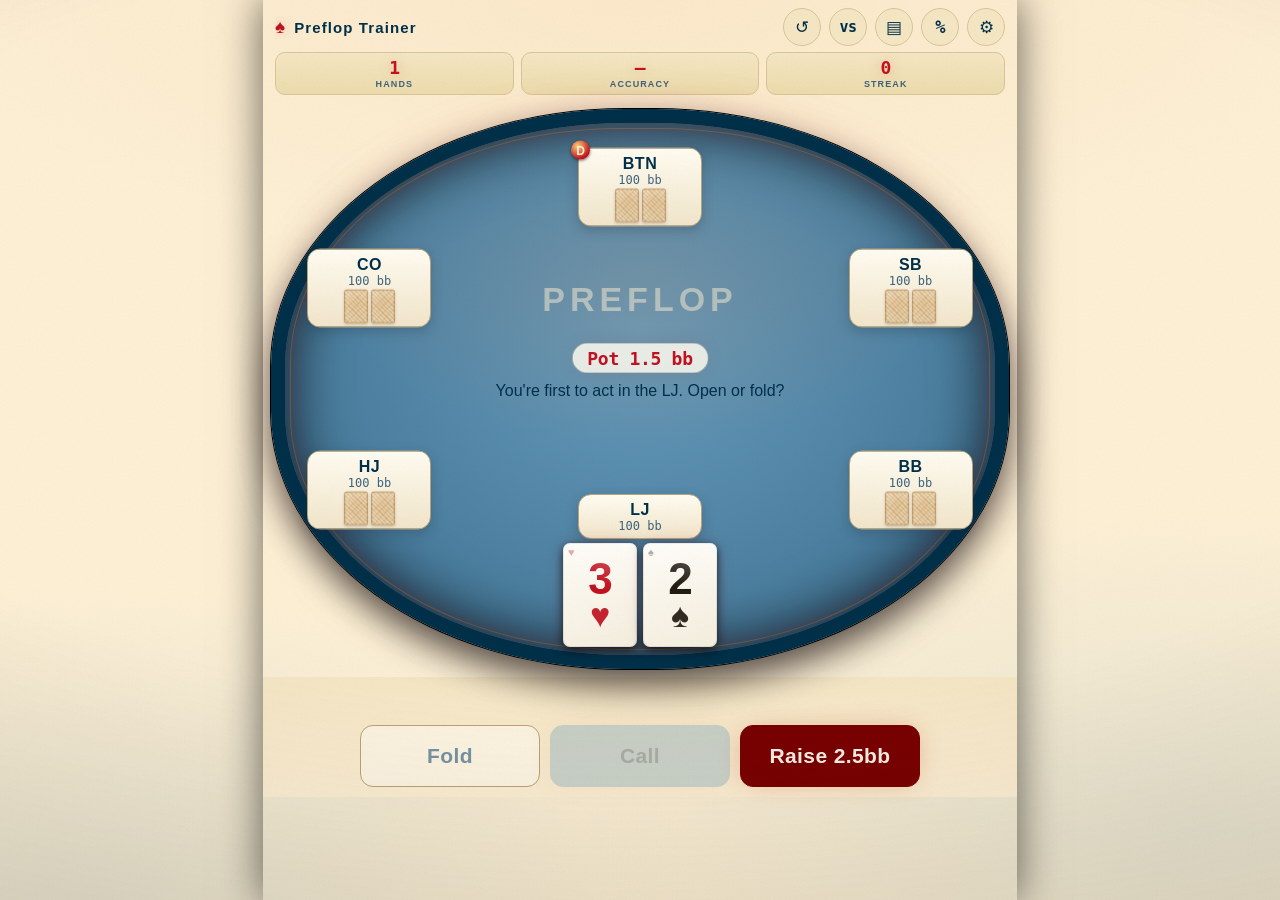
==== index.html @ 0d9b09ac "The trainer is the site: play page retired, one page under two names, sw v28 index.html and trainer." ====
<!DOCTYPE html>
<html lang="en">
<head>
<meta charset="utf-8">
<!-- No `maximum-scale`/`user-scalable=no`: blocking pinch-zoom fails WCAG
     1.4.4 and there is nothing here that a zoom breaks. -->
<meta name="viewport" content="width=device-width, initial-scale=1, viewport-fit=cover">
<meta name="apple-mobile-web-app-capable" content="yes">
<meta name="apple-mobile-web-app-status-bar-style" content="black-translucent">
<meta name="theme-color" content="#0a0604">
<title>Preflop Trainer</title>
<link rel="manifest" href="manifest.webmanifest">
<meta name="mobile-web-app-capable" content="yes">
<meta name="apple-mobile-web-app-title" content="Preflop">
<link rel="apple-touch-icon" href="[data-uri]">
<link rel="icon" href="[data-uri]">
<style>
:root{
  /* ---- the amber night instrument, shared with play.html ----
     One illuminant (amber), one needle (red-orange), warm neutrals, and a
     trace of cool teal in the shadows for depth. `play.html`'s token block
     carries the full reasoning; these are the same values so the two pages
     are one app rather than two that happen to be linked.

     The three range-chart colours below are the one place a *hue* has to
     carry meaning, and they are handled as an intensity ramp instead:
     unlit fold, lit call, hot raise. That is on-theme, it orders the three
     actions by aggression the way a reader already expects, and it is
     legible to a red-green colourblind player in a way that the red /
     green / blue it replaced was not. */
  --felt1:#3a1f10; --felt2:#1c1108; --felt3:#0c0805;
  --rail:#1a1108; --rail2:#2a2010;
  --bg:#0a0604; --panel:#1a1008; --panel2:#25170d; --line:#3f2a17;
  --txt:#ffc99a; --dim:#c2934e; --faint:#875a41;
  --amber:#eb741c; --amber-ink:#1a1003; --needle:#c33a26; --needle-ink:#ffeee6;
  --glow:rgba(235,116,28,.4); --cool:rgba(64,180,200,.055);
  /* Card stock is white shifted 16% toward the amber illuminant, so it reads
     as white in a room lit by this interface rather than as the one cold patch
     on screen. Suits are the standard four-colour deck, warm-shifted; clubs sit
     well below hearts in lightness because red/green is the pair colour-blind
     viewers cannot separate by hue. See play.html for the full reasoning. */
  --card:#fbe0cd; --card2:#f9d3b6; --card-back:#f0d4a9; --card-back2:#d6b283;
  /* diamonds: a true lavender (was muddy violet); clubs: vintage Bianchi
     celeste — the night deck's cools retuned 2026-08-04, worst suit pair
     ΔE 4.2 → 13.9 protan */
  --card-blk:#221b12; --card-red:#c8321e; --card-blue:#8b79e6; --card-green:#43a48c;
  --raise:#f5301f; --call:#eb741c; --call-ink:#1a1003; --fold:#4a3922;
  --line2:#5a3c1e;
  --gold:#eb741c; --good:#ffcf6a; --bad:#f5301f; --warn:#eb741c;
  --mono:ui-monospace,"SF Mono",SFMono-Regular,Menlo,"Roboto Mono",monospace;
  --safeT:env(safe-area-inset-top); --safeB:env(safe-area-inset-bottom);
}
/* "Harbor" — the day theme, designed 2026-08-04 from the palette Papaya
   Whip / Deep Space Blue / Flag Red / Molten Lava / Steel Blue and
   validated pair by pair (numbers in APP.md). Each colour has ONE job:
   papaya grounds, navy is the ink, Flag Red is the lamp printed (lit
   states, the weight ramp), Molten is the needle, and Steel is the felt,
   the measurements — and Call itself, with navy text. Because call and
   felt share a hue, call-coloured elements sitting ON the felt wear a
   navy ring (the rule below); everywhere else the papaya ground does the
   separating. The deck is the validated day deck. */
:root[data-theme="light"]{
  --felt1:#669bbc; --felt2:#4d81a1; --felt3:#35688c;
  --rail:#003049; --rail2:#12507a;
  --bg:#fdf0d5; --panel:#f5e7c4; --panel2:#eddcac; --line:#d8c69a; --line2:#bda276;
  --txt:#003049; --dim:#3d647c; --faint:#7793a4;
  --amber:#c1121f; --amber-ink:#fdf0d5; --needle:#780000; --needle-ink:#fdeee6;
  --glow:rgba(193,18,31,.25); --cool:rgba(102,155,188,.14);
  --card:#fffdf7; --card2:#f4eedd; --card-back:#dfe7ee; --card-back2:#c3d3df;
  --card-blk:#221b12; --card-red:#c1121f; --card-blue:#5d93b5; --card-green:#33684a;
  --raise:#c1121f; --call:#669bbc; --call-ink:#003049; --fold:#f2e4bc;
  --gold:#c1121f; --good:#8a5c00; --bad:#8a1a12; --warn:#b46a10;
  --face-ink:#003049; --face-gold:#c1911d; --face-gold2:#8f6a0e;
}
:root[data-theme="light"] .tag-call{box-shadow:0 0 0 1.5px var(--call-ink)}
/* The night chrome that is written in literals rather than tokens (the pod
   gradient, the bar's fade, the pot's black pill, the grain and vignette)
   gets its day counterpart here — printed paper, not a lamp. */
:root[data-theme="light"] body::after{opacity:.06;mix-blend-mode:multiply}
:root[data-theme="light"] body::before{
  background:radial-gradient(125% 78% at 50% 36%,transparent 55%,rgba(72,52,20,.14) 100%)}
:root[data-theme="light"] .seat .pod{
  background:linear-gradient(#fffcf1,#f2e6cb);border:1px solid var(--line2);
  box-shadow:0 4px 12px rgba(30,40,60,.25),inset 0 1px 0 rgba(255,255,255,.6)}
:root[data-theme="light"] #bar{background:linear-gradient(#f4e5c4,var(--bg))}
:root[data-theme="light"] #pot{
  background:rgba(255,252,241,.85);border-color:rgba(0,48,73,.35);text-shadow:none}
:root[data-theme="light"] #story{text-shadow:none}
:root[data-theme="light"] #feltLabel{color:rgba(253,240,213,.5);text-shadow:none}
:root[data-theme="light"] .abtn.fold{background:rgba(255,252,241,.6)}
:root[data-theme="light"] .overlay{background:rgba(250,238,214,.96)}
:root[data-theme="light"] #cellFreq{background:rgba(255,252,241,.98);border-color:var(--line2)}
/* measurements wear Steel by day — the bars are information, not action */
:root[data-theme="light"] .labbar,
:root[data-theme="light"] .labrow .bar{background:#e8d8b2}
:root[data-theme="light"] .labbar i{background:linear-gradient(90deg,#8fb6cf,#669bbc);box-shadow:none}
:root[data-theme="light"] .labrow .bar i{background:#669bbc}
:root[data-theme="light"] .labeq b{text-shadow:none}
:root{--u:1}
@media (min-width:700px)  and (min-height:720px){ :root{--u:1.15} }
@media (min-width:900px)  and (min-height:860px){ :root{--u:1.3}  }
@media (min-width:1150px) and (min-height:1000px){ :root{--u:1.45} }
@media (min-width:1500px) and (min-height:1200px){ :root{--u:1.6} }
*{box-sizing:border-box; -webkit-tap-highlight-color:transparent}
/* Fine grain and a vignette, identical to play.html. The grain is what keeps
   large dark gradients from banding on an OLED phone; the vignette pulls the
   eye to the felt and stops the edges of the screen glowing in a dark room.
   Both are pointer-events:none so they cannot swallow a tap meant for a seat. */
body::after{content:"";position:fixed;inset:0;pointer-events:none;z-index:200;opacity:.14;
  background-image:url("data:image/svg+xml;utf8,\
<svg xmlns='http://www.w3.org/2000/svg' width='160' height='160'>\
<filter id='n'><feTurbulence type='fractalNoise' baseFrequency='.9' numOctaves='3'/>\
<feColorMatrix type='saturate' values='0'/></filter>\
<rect width='160' height='160' filter='url(%23n)'/></svg>");
  mix-blend-mode:overlay}
body::before{content:"";position:fixed;inset:0;pointer-events:none;z-index:199;
  background:radial-gradient(125% 78% at 50% 34%,transparent 42%,rgba(0,0,0,.5) 100%)}
html,body{margin:0;height:100%;color:var(--txt);
  background:
    radial-gradient(85% 40% at 50% 0%, rgba(235,116,28,.06), transparent 70%),
    radial-gradient(70% 50% at 6% 100%, var(--cool), transparent 70%),
    radial-gradient(70% 50% at 94% 92%, var(--cool), transparent 70%),
    var(--bg);
  font-family:-apple-system,BlinkMacSystemFont,"Segoe UI",Roboto,sans-serif;
  -webkit-user-select:none;user-select:none;overflow:hidden;overscroll-behavior:none}
/* Width and felt size are the same formulas `play.html` uses. The two pages
   are one app and a table that changes size when you switch modes reads as two
   apps that happen to be linked. */
#app{display:flex;flex-direction:column;height:100vh;height:100dvh;
  padding:var(--safeT) 0 var(--safeB); max-width:calc(580px * var(--u)); margin:0 auto;
  box-shadow:0 0 40px rgba(0,0,0,.6)}

/* ---- top bar ---- */
/* One header for the one page: the name on the left, round tool pills on the
   right, session stats in a strip below. The bar used to carry the stats
   itself plus a lit Play pill to a second page, with two colour-emoji tools
   under a tint filter — a different chrome from the page it linked to.
   Every icon up here is a text glyph, so `color` reaches all of them and the
   emoji-filter hack is gone with the second page. */
#top{display:flex;align-items:center;gap:8px;padding:8px 12px 6px}
#top .grow{flex:1}
#brand{display:flex;align-items:center;gap:8px;min-width:0;
  font-size:15px;font-weight:800;letter-spacing:1.1px;color:var(--txt);
  white-space:nowrap;overflow:hidden;text-overflow:ellipsis}
#brand .g{color:var(--amber);text-shadow:0 0 13px var(--glow);font-size:19px}
#brand i{font-style:normal}
.iconbtn{background:var(--panel);border:1px solid var(--line);color:var(--txt);
  border-radius:999px;width:38px;height:38px;font-size:17px;cursor:pointer;
  display:flex;align-items:center;justify-content:center;flex:0 0 auto}
.iconbtn:hover{color:var(--amber)}
.iconbtn[disabled]{opacity:.35}
/* % and vs are typographic icons — text in the mono, sized like a glyph. */
.iconbtn.txt{font-family:var(--mono);font-weight:900;font-size:15px;letter-spacing:-.5px}
#labBtn{font-size:17px}
#strip{display:flex;gap:7px;padding:0 12px 6px}
.stat{flex:1;background:linear-gradient(var(--panel),var(--panel2));
  border:1px solid var(--line);border-radius:10px;
  padding:6px 4px 5px;line-height:1.05;min-width:0;text-align:center}
.stat b{display:block;font-size:18px;color:var(--amber);text-shadow:0 0 14px var(--glow);
  font-family:var(--mono);font-variant-numeric:tabular-nums;letter-spacing:-.5px}
.stat span{font-size:9px;letter-spacing:1.1px;color:var(--dim);text-transform:uppercase;
  display:block;margin-top:2px;font-weight:700;
  overflow:hidden;text-overflow:ellipsis;white-space:nowrap}
@media (max-width:540px){
  #top{gap:6px;padding:8px 8px 6px}
  #strip{gap:5px;padding:0 8px 6px}
  /* Five tools want the width: the wordmark drops to the suit alone. */
  #brand i{display:none}
  .stat b{font-size:16px}
}

/* ---- table ---- */
#tableWrap{flex:1 1 auto;position:relative;padding:6px 10px;
  min-height:calc(300px * var(--u));max-height:min(64vh, calc(590px * var(--u)))}
/* Same inset and rail width as play.html, so the felt is pixel-identical
   between the two modes rather than merely similar. */
#table{position:absolute;inset:8px;border-radius:48% / 46%;
  background:radial-gradient(ellipse 60% 44% at 50% 30%,rgba(235,116,28,.11),transparent 72%),
             radial-gradient(ellipse at 50% 40%,var(--felt1),var(--felt2) 58%,var(--felt3) 100%);
  border:calc(11px * var(--u)) solid var(--rail);
  box-shadow:0 0 0 1px #000, inset 0 0 60px rgba(0,0,0,.8),
             inset 0 2px 0 rgba(235,116,28,.09), 0 16px 34px rgba(0,0,0,.65),
             0 0 60px -22px var(--glow);}
/* decorative only — must not swallow taps meant for the seats underneath */
/* the rim light — the cue that says "lit instrument" rather than "brown" */
#table::after{content:"";position:absolute;inset:5px;border-radius:47%/45%;
  border:1px solid rgba(235,116,28,.3);
  box-shadow:0 0 26px -7px var(--glow) inset,0 0 15px -6px var(--glow);
  pointer-events:none}
#feltLabel{pointer-events:none;position:absolute;left:50%;top:33%;transform:translate(-50%,-50%);
  color:rgba(235,116,28,.17);font-weight:800;font-size:min(6vw,30px);letter-spacing:5px}

/* center: pot + story */
#center{position:absolute;left:50%;top:46%;transform:translate(-50%,-50%);
  text-align:center;width:54%;max-width:230px}
#pot{display:inline-block;background:rgba(0,0,0,.55);border:1px solid rgba(235,116,28,.34);
  border-radius:999px;padding:3px 13px;font-size:16px;font-weight:700;color:var(--amber);
  font-family:var(--mono);font-variant-numeric:tabular-nums;letter-spacing:-.3px;
  text-shadow:0 0 14px var(--glow);box-shadow:0 0 22px -8px var(--glow)}
#story{margin-top:6px;font-size:14px;color:var(--txt);min-height:14px;text-shadow:0 1px 3px #000}
#board{display:flex;gap:5px;justify-content:center;margin-bottom:6px;min-height:0}
/* ==================================================================== *
 * Playing cards — inlined into the trainer at build time by `build.py`.
 *
 * Kept as a module of its own (from when a second page shared the deck)
 * so the card recipe stays one thing: the four-colour deck once had to
 * be written twice on the day it was added, which is exactly the
 * duplication this removes. Colour tokens live in the page's `:root` —
 * they are theme, not card structure.
 * ==================================================================== */

/* One recipe, sized by a modifier class.
   **The rank is the biggest thing on the card.** An earlier draft made the
   suit the large centre pip, which looks handsome and inverts what you need:
   at a glance you read "king", and the suit only matters when it might be a
   flush. The corner mark is a small suit glyph, for the character of a real
   card rather than a second thing to read. */
.pc{position:relative;background:linear-gradient(158deg,var(--card),var(--card2));
  box-shadow:0 3px 10px rgba(0,0,0,.72),0 0 22px -6px var(--glow),
             inset 0 0 0 1px rgba(0,0,0,.09);
  display:flex;flex-direction:column;align-items:center;justify-content:center;
  overflow:hidden;line-height:.92}
.pc .ix{position:absolute;top:2px;left:3.5px;line-height:1;opacity:.42}
.pc .r{font-weight:800;letter-spacing:-1px}
.pc .s{opacity:.92}
.pc::after{content:"";position:absolute;inset:0;pointer-events:none;
  background:linear-gradient(200deg,rgba(255,255,255,.4),transparent 44%)}

/* ---- the four-colour deck ----
   Black spades, red hearts, blue diamonds, green clubs: the scheme every
   online room and study tool standardised on, so it is already familiar.
   Each is warm-shifted to sit on this cream rather than glow off it.

   The weakness of four colours is that **red and green is exactly the pair
   ~8% of men cannot separate by hue**. So they are separated by *lightness*
   too — clubs sit well below hearts, spades below both — and the suit glyph
   carries the meaning regardless. Colour here is reinforcement, never the
   only cue. */
.pc.s,.mini.s,.labpick button.s{color:var(--card-blk)}
.pc.h,.mini.h,.labpick button.h{color:var(--card-red)}
.pc.d,.mini.d,.labpick button.d{color:var(--card-blue)}
.pc.c,.mini.c,.labpick button.c{color:var(--card-green)}

/* ---- the back ----
   A face-down card is a *card*, and on this table it is a lit one: the back is
   the only surface in the deck that belongs to the interface rather than to the
   paper, so it is the one place the amber can come through.
   It used to be pale stock with a brown weave, which read as a blank rather
   than as something switched on.

   Four layers, and each is doing a job at 17px, which is the size that decides
   whether this works at all:

   1. a **fine diagonal circuit hatch** in amber, the etched-trace look, kept
      under 22% so it reads as texture and not as stripes;
   2. a **second hatch at the opposite angle**, much fainter, so the two cross
      into a weave instead of a corduroy — one direction alone looks like a
      barcode when six of these sit side by side;
   3. a **centre bloom**, the lamp behind the card;
   4. a **dark amber ground** so the glow has something to sit in.

   The inset ring is the card's edge catching the light, and the outer glow is
   deliberately tiny — six backs at a six-handed table, each with a big halo,
   turns the felt into a smear. */
.mini.back{
  background:
    repeating-linear-gradient(45deg,
      transparent 0 2px, rgba(255,178,36,.20) 2px 3px),
    repeating-linear-gradient(-45deg,
      transparent 0 4px, rgba(255,178,36,.07) 4px 5px),
    radial-gradient(120% 90% at 50% 40%,
      rgba(255,178,36,.30), rgba(255,97,39,.10) 55%, transparent 72%),
    linear-gradient(155deg,#3a2a12,#241906 60%,#1a1206);
  border:1px solid rgba(255,178,36,.42);
  color:transparent;
  box-shadow:
    inset 0 0 0 1px rgba(255,178,36,.13),
    inset 0 1px 0 rgba(255,214,140,.20),
    0 1px 3px rgba(0,0,0,.6),
    0 0 7px -2px var(--glow);
}
/* ---- face styles (user-selectable; see cards.js) ----
   Applied only to the big faces — a 17px mini has no room for decoration and
   the rank must stay the loudest thing on every card. Each style is one
   ::before overlay (::after is the sheen above), sized by the card itself.
   The gold pair and the ink read from tokens with night fallbacks, so the
   day theme retints them by defining --face-* in its own block. */
[data-face="sumi"] .bigcard::before, [data-face="sumi"] .boardcard::before,
[data-face="sumi"] .bcard::before,   [data-face="sumi"] .vcard::before{
  content:"";position:absolute;inset:3px;pointer-events:none;
  border:2.5px solid var(--face-ink,#7a4a20);
  border-radius:10px 7px 11px 6px;opacity:.6;
  clip-path:polygon(1% 3%,97% 0,100% 96%,3% 100%);
  box-shadow:inset 0 0 0 1px rgba(0,0,0,.12);
}
[data-face="hanafuda"] .bigcard::before, [data-face="hanafuda"] .boardcard::before,
[data-face="hanafuda"] .bcard::before,   [data-face="hanafuda"] .vcard::before{
  content:"";position:absolute;inset:2px;pointer-events:none;
  border:3px solid var(--face-ink,#3a2414);border-radius:8px;opacity:.85;
}
[data-face="kasumi"] .bigcard::before, [data-face="kasumi"] .boardcard::before,
[data-face="kasumi"] .bcard::before,   [data-face="kasumi"] .vcard::before{
  content:"";position:absolute;inset:0;pointer-events:none;opacity:.5;
  background-image:url("data:image/svg+xml,%3Csvg xmlns='http://www.w3.org/2000/svg' viewBox='0 0 88 124'%3E%3Cg fill='%23d69434'%3E%3Crect x='34' y='10' width='58' height='7' rx='3.5'/%3E%3Crect x='46' y='16' width='50' height='7' rx='3.5'/%3E%3Crect x='-10' y='98' width='52' height='7' rx='3.5'/%3E%3Crect x='2' y='104' width='42' height='7' rx='3.5'/%3E%3C/g%3E%3C/svg%3E");
  background-size:100% 100%;
}
:root[data-theme="light"] [data-face="kasumi"] .bigcard::before,
:root[data-theme="light"] [data-face="kasumi"] .boardcard::before,
:root[data-theme="light"] [data-face="kasumi"] .bcard::before,
:root[data-theme="light"] [data-face="kasumi"] .vcard::before{
  background-image:url("data:image/svg+xml,%3Csvg xmlns='http://www.w3.org/2000/svg' viewBox='0 0 88 124'%3E%3Cg fill='%23669bbc'%3E%3Crect x='34' y='10' width='58' height='7' rx='3.5'/%3E%3Crect x='46' y='16' width='50' height='7' rx='3.5'/%3E%3Crect x='-10' y='98' width='52' height='7' rx='3.5'/%3E%3Crect x='2' y='104' width='42' height='7' rx='3.5'/%3E%3C/g%3E%3C/svg%3E");
}
[data-face="enso"] .bigcard::before, [data-face="enso"] .boardcard::before,
[data-face="enso"] .bcard::before,   [data-face="enso"] .vcard::before{
  content:"";position:absolute;inset:0;pointer-events:none;opacity:.17;
  background:url("data:image/svg+xml,%3Csvg xmlns='http://www.w3.org/2000/svg' viewBox='0 0 80 80'%3E%3Ccircle cx='40' cy='40' r='31' fill='none' stroke='%236b3d16' stroke-width='7.5' stroke-linecap='round' stroke-dasharray='168 28' transform='rotate(-64 40 40)'/%3E%3C/svg%3E") center/86% auto no-repeat;
}
:root[data-theme="light"] [data-face="enso"] .bigcard::before,
:root[data-theme="light"] [data-face="enso"] .boardcard::before,
:root[data-theme="light"] [data-face="enso"] .bcard::before,
:root[data-theme="light"] [data-face="enso"] .vcard::before{
  background-image:url("data:image/svg+xml,%3Csvg xmlns='http://www.w3.org/2000/svg' viewBox='0 0 80 80'%3E%3Ccircle cx='40' cy='40' r='31' fill='none' stroke='%23003049' stroke-width='7.5' stroke-linecap='round' stroke-dasharray='168 28' transform='rotate(-64 40 40)'/%3E%3C/svg%3E");
}
[data-face="kintsugi"] .bigcard::before, [data-face="kintsugi"] .boardcard::before,
[data-face="kintsugi"] .bcard::before,   [data-face="kintsugi"] .vcard::before{
  content:"";position:absolute;inset:0;pointer-events:none;opacity:.8;
  background:url("data:image/svg+xml,%3Csvg xmlns='http://www.w3.org/2000/svg' viewBox='0 0 88 124'%3E%3Cg fill='none' stroke='%23d9a441' stroke-linecap='round'%3E%3Cpath d='M12 -2 C 20 22 14 34 30 48 C 44 60 40 74 52 88 C 60 97 58 110 66 126' stroke-width='2.4'/%3E%3Cpath d='M30 48 C 40 44 48 46 58 40 M52 88 C 44 96 34 96 26 104' stroke-width='1.3'/%3E%3C/g%3E%3C/svg%3E") center/100% 100% no-repeat;
}
[data-face="kinpaku"] .bigcard::before, [data-face="kinpaku"] .boardcard::before,
[data-face="kinpaku"] .bcard::before,   [data-face="kinpaku"] .vcard::before{
  content:"";position:absolute;top:-2px;left:-2px;width:44%;height:36%;
  pointer-events:none;opacity:.85;
  background:linear-gradient(135deg,var(--face-gold,#d9a441),var(--face-gold2,#a06b16));
  clip-path:polygon(0 0,100% 0,88% 22%,96% 45%,70% 60%,54% 88%,28% 74%,0 92%);
}

/* On paper the same card is printed, not lit: the amber becomes ink on a warm
   stock rather than a lamp behind it, or the backs turn into six dark holes in
   a light table. */
:root[data-theme="light"] .mini.back{
  background:
    repeating-linear-gradient(45deg,
      transparent 0 2px, rgba(149,80,10,.20) 2px 3px),
    repeating-linear-gradient(-45deg,
      transparent 0 4px, rgba(149,80,10,.09) 4px 5px),
    radial-gradient(120% 90% at 50% 40%,
      rgba(200,120,30,.20), transparent 70%),
    linear-gradient(155deg,#f0e2c6,#e3d0aa);
  border:1px solid rgba(149,80,10,.34);
  box-shadow:
    inset 0 0 0 1px rgba(149,80,10,.10),
    0 1px 3px rgba(0,0,0,.18);
}

/* sizes are this page's; the recipe above is shared with play.html */
.boardcard{width:46px;height:62px;border-radius:5px;animation:dealin .25s ease}
.boardcard .ix{font-size:9px}
.boardcard .r{font-size:27px}.boardcard .s{font-size:19px}
@keyframes dealin{from{transform:translateY(-8px) scale(.8);opacity:0}to{transform:none;opacity:1}}
/* revealed villain cards at showdown — big & readable */
.cards.reveal{height:auto;gap:3px}
.vcard{width:32px;height:44px;border-radius:4px}
.vcard .ix{display:none}
.vcard .r{font-size:19px}.vcard .s{font-size:13px}
.eqbox{position:absolute;left:50%;top:100%;transform:translateX(-50%);margin-top:3px;z-index:12;
  display:flex;flex-direction:column;align-items:center;gap:2px}
.seat.hero .eqbox{top:auto;bottom:100%;margin:0 0 5px}
.eq{white-space:nowrap;font-size:12px;font-weight:800;color:var(--amber-ink);background:var(--gold);
  font-variant-numeric:tabular-nums;
  padding:1px 7px;border-radius:9px;box-shadow:0 1px 3px rgba(0,0,0,.5)}
/* **Opaque, and above the action tag.** These sit directly over a seat pod on
   the flop, and a translucent badge let the "3-Bets 12" tag underneath show
   through the digits — two numbers occupying the same pixels, neither
   readable. A readout that overlaps something else has to win outright. */
.eq.rng{background:#1a1208;color:var(--amber);border:1px solid var(--amber-dim,#c2934e)}
.eqr{font-size:9px;font-weight:700;opacity:.7;margin-left:3px}

/* seats */
.seat{position:absolute;transform:translate(-50%,-50%);width:92px;text-align:center;
  transition:opacity .2s;z-index:6;cursor:pointer}
.seat .pod{transition:transform .1s}
.seat:active .pod{transform:scale(.95)}
.seat .pod{background:linear-gradient(#2d2214,#181009);border:1px solid #5a3c1e;
  box-shadow:0 4px 12px rgba(0,0,0,.6),inset 0 1px 0 rgba(235,116,28,.07);
  border-radius:11px;padding:4px 2px 3px;position:relative}
.seat.hero .pod{border-color:var(--gold);box-shadow:0 0 0 1px var(--gold)}
.seat.acting .pod{border-color:var(--amber);
  box-shadow:0 0 0 1px var(--amber),0 0 26px -3px var(--glow)}
.seat.folded{opacity:.42}
.seat .pos{font-size:14px;font-weight:800;letter-spacing:.5px}
.seat .stack{font-size:11px;color:var(--dim);font-family:var(--mono);font-variant-numeric:tabular-nums}
.seat .cards{display:flex;gap:2px;justify-content:center;margin-top:2px;height:26px}
.mini{width:18px;height:25px;border-radius:2.5px;
  background:linear-gradient(160deg,var(--card),var(--card2));color:var(--card-blk);
  font-size:14px;font-weight:800;display:flex;align-items:center;justify-content:center;
  box-shadow:0 1px 2px rgba(0,0,0,.4);line-height:1}
.seat.folded .cards{visibility:hidden}
.bet{position:absolute;font-size:12px;font-weight:700;color:var(--amber);
  background:rgba(0,0,0,.7);border:1px solid rgba(235,116,28,.3);
  font-family:var(--mono);font-variant-numeric:tabular-nums;
  box-shadow:0 0 16px -6px var(--glow);padding:1px 7px;border-radius:999px;white-space:nowrap;
  left:50%;transform:translateX(-50%);top:100%;margin-top:3px}
.action-tag{position:absolute;left:50%;top:-15px;transform:translateX(-50%);z-index:7;
  font-size:12px;font-weight:800;padding:1px 6px;border-radius:9px;white-space:nowrap;
  opacity:0;transition:opacity .18s}
.action-tag.show{opacity:1}
.tag-fold{background:rgba(0,0,0,.6);color:var(--dim);border:1px solid var(--line)}
.tag-raise{background:var(--raise);color:var(--needle-ink)}
.tag-call{background:var(--call);color:var(--call-ink)}
.tag-post{background:var(--panel2);color:var(--dim);border:1px solid var(--line)}
.dealer{position:absolute;width:23px;height:23px;border-radius:50%;
  background:radial-gradient(circle at 35% 30%,#ffd074,var(--amber) 70%);color:var(--amber-ink);font-size:14px;font-weight:900;
  display:flex;align-items:center;justify-content:center;box-shadow:0 1px 3px rgba(0,0,0,.6);
  transform:translate(-50%,-50%);z-index:5}
.dchip{position:absolute;top:-8px;left:-8px;width:19px;height:19px;border-radius:50%;
  background:radial-gradient(circle at 35% 30%,#ffd074,var(--amber) 70%);color:var(--amber-ink);font-size:12px;font-weight:900;
  display:flex;align-items:center;justify-content:center;box-shadow:0 1px 3px rgba(0,0,0,.6);z-index:4}

/* hero cards big */
/* The hero column is ONE box — tag, pod, then the big cards — anchored to the
   felt bottom, so the seam between pod and cards is ordinary flow. It used to
   be two sibling absolutes (pod on the seat ellipse, cards at bottom:8px)
   measured back together in JS, and every size tier that grew the cards
   buried the pod's name and stack a little deeper. */
.seat.hero{top:auto;bottom:8px;left:50%;transform:translateX(-50%);z-index:6}
.seat.hero .pod{margin-bottom:4px}
/* flex:none — the row is narrower than two cards (the seat's width), and a
   card that flex-shrinks loses width but not height: a narrow card, not a
   small one. Real cards are 2.5x3.5; every .bigcard tier keeps that ratio
   and the row is allowed to overhang the seat box symmetrically instead. */
#heroCards{display:flex;gap:6px;justify-content:center}
#heroCards .pc{flex:0 0 auto}
.bigcard{width:54px;height:76px;border-radius:7px}
.bigcard .ix{font-size:11px;top:4px;left:5px}
.bigcard .r{font-size:32px}.bigcard .s{font-size:23px}

/* ---- action bar ---- */
#bar{padding:8px 12px 10px;background:linear-gradient(#140d07,var(--bg))}
#feedback{min-height:34px;text-align:center;font-size:16px;font-weight:600;
  margin-bottom:6px;line-height:1.25}
#feedback .sub{display:block;font-size:14px;font-weight:500;color:var(--dim);margin-top:2px}
#feedback .fbl{list-style:none;padding:0;margin:5px auto 0;text-align:left;max-width:520px}
#feedback .fbl li{font-size:13px;font-weight:500;line-height:1.3;color:var(--dim);
  display:flex;gap:6px;align-items:flex-start;margin-top:3px}
#feedback .fbl li b{color:var(--txt);font-weight:800}
#feedback .fbl .m{flex:0 0 auto;font-weight:900;width:11px}
#feedback .fbl .ok{color:var(--good)} #feedback .fbl .no{color:var(--bad)} #feedback .fbl .nu{color:var(--faint)}
#feedback .fbl .note{font-style:italic;opacity:.85}
#feedback .fbl .hdr{margin-top:7px;padding-top:6px;border-top:1px solid var(--line)}
#feedback .fbl .hdr .m{visibility:hidden}
#buttons{display:flex;gap:8px}
.abtn{flex:1;border:1px solid transparent;border-radius:13px;padding:15px 4px;font-size:19px;
  font-weight:800;letter-spacing:.4px;position:relative;min-height:56px}
.abtn:disabled{opacity:.32}
/* fold is unlit, call is lit, raise is the needle — the same three
   intensities the range grid and play.html use. */
.abtn.fold{background:transparent;border-color:var(--line2);color:var(--faint)}
/* --call, not --amber: at night they are the same lamp, but the day theme
   splits them — Call is Steel with navy ink there */
.abtn.call{background:var(--call);color:var(--call-ink);border-color:var(--call);
  box-shadow:0 0 26px -7px var(--glow)}
.abtn.raise{background:var(--needle);color:var(--needle-ink);border-color:var(--needle);
  box-shadow:0 0 26px -7px rgba(195,58,38,.4)}
.abtn small{display:block;font-size:12px;font-weight:600;opacity:.85;margin-top:1px}
#nextBtn{width:100%;border:1px solid var(--amber);border-radius:13px;padding:15px;font-size:20px;
  font-weight:800;color:var(--amber-ink);background:var(--amber);min-height:56px;
  box-shadow:0 0 26px -7px var(--glow)}
.hidden{display:none!important}

/* ---- overlays ---- */
.overlay{position:fixed;inset:0;background:rgba(8,5,3,.94);z-index:50;
  max-width:560px;margin:0 auto;
  display:flex;flex-direction:column;padding:calc(var(--safeT) + 10px) 14px calc(var(--safeB) + 14px);
  -webkit-backdrop-filter:blur(3px);backdrop-filter:blur(3px)}
.overlay h2{margin:2px 0 2px;font-size:21px}
.osub{color:var(--dim);font-size:15px;margin-bottom:8px}
.ohead{display:flex;align-items:center;gap:10px;margin-bottom:6px}
.ohead .grow{flex:1}
.closeX{background:var(--panel);border:1px solid var(--line);color:var(--txt);
  width:38px;height:38px;border-radius:10px;font-size:22px}

/* range grid */
#gridWrap{flex:1;display:flex;align-items:center;justify-content:center;min-height:0}
#rangeGrid{display:grid;grid-template-columns:repeat(13,1fr);gap:1px;width:100%;
  max-width:min(94vw,460px);aspect-ratio:1/1}
.cell{position:relative;border-radius:2px;display:flex;align-items:center;justify-content:center;
  font-size:min(3vw,14px);font-weight:700;color:rgba(255,244,228,.94);
  text-shadow:0 1px 1px rgba(0,0,0,.6);overflow:hidden}
.cell.hl{outline:3px solid var(--amber);outline-offset:-1px;z-index:2;
  animation:pulse .7s ease-in-out infinite alternate}
@keyframes pulse{from{box-shadow:0 0 0 0 var(--glow)}
  to{box-shadow:0 0 16px 5px var(--glow)}}
.legend{display:flex;gap:14px;justify-content:center;margin-top:10px;font-size:15px;flex-wrap:wrap}
.legend i{display:inline-block;width:12px;height:12px;border-radius:3px;margin-right:5px;vertical-align:-1px}
.mixnote{text-align:center;font-size:15px;color:var(--dim);margin-top:8px}
/* per-cell frequency popup */
#cellFreq{position:fixed;z-index:70;pointer-events:none;
  background:rgba(12,8,4,.97);border:1px solid var(--line2);border-radius:10px;
  padding:8px 10px;min-width:132px;
  box-shadow:0 12px 34px -10px #000,0 0 30px -12px var(--glow)}
#cellFreq .cf-h{font-size:14px;font-weight:800;color:var(--amber);margin-bottom:6px;
  letter-spacing:.5px;text-align:center}
#cellFreq .cf-r{display:flex;align-items:center;gap:7px;font-size:13px;padding:2px 0;
  font-variant-numeric:tabular-nums}
#cellFreq .cf-r i{width:11px;height:11px;border-radius:3px;flex:0 0 auto}
#cellFreq .cf-n{flex:1;color:var(--dim);font-weight:600}
#cellFreq .cf-r b{color:var(--txt);font-weight:800;font-family:var(--mono)}
.rangenav{display:flex;flex-direction:column;gap:6px;margin-bottom:8px}
.rangenav .chips{justify-content:center}
.rangenav .chip{padding:6px 10px;font-size:13px}
.rangenav #rangeVs .chip{padding:5px 9px;font-size:12px;border-radius:14px}

/* settings */
.setgrp{background:var(--panel);border:1px solid var(--line);border-radius:12px;
  padding:11px 12px;margin-bottom:10px}
.setgrp h3{margin:0 0 8px;font-size:15px;letter-spacing:.6px;text-transform:uppercase;color:var(--dim)}
.chips{display:flex;flex-wrap:wrap;gap:7px}
.chip{border:1.5px solid var(--line);background:var(--panel2);color:var(--txt);
  border-radius:20px;padding:8px 13px;font-size:16px;font-weight:700}
.chip.on{background:var(--gold);color:var(--amber-ink);border-color:var(--gold);
  box-shadow:0 0 20px -6px var(--glow)}
.chip.mini2{padding:7px 11px;font-size:15px}
/* Scrollable, and it now says so. The amber glow at an edge appears only
   while there is more content that way and fades as you reach the end: two
   `local` layers scroll with the content and cover the glow at the ends, two
   `scroll` layers stay pinned to the box. Pure CSS, no scroll listener. The
   panel always scrolled correctly — it simply looked like it stopped where the
   screen did, which is the same thing from the user's side. */
.settingsScroll{flex:1;min-height:0;overflow-y:auto;-webkit-overflow-scrolling:touch;
  background:
    linear-gradient(var(--bg) 30%, transparent) top / 100% 40px no-repeat local,
    linear-gradient(transparent, var(--bg) 72%) bottom / 100% 40px no-repeat local,
    radial-gradient(farthest-side at 50% 0, rgba(235,116,28,.28), transparent)
      top / 100% 15px no-repeat scroll,
    radial-gradient(farthest-side at 50% 100%, rgba(235,116,28,.28), transparent)
      bottom / 100% 15px no-repeat scroll;
  scrollbar-width:thin;scrollbar-color:var(--amber-faint) transparent}
.settingsScroll::-webkit-scrollbar{width:8px}
.settingsScroll::-webkit-scrollbar-track{background:transparent}
.settingsScroll::-webkit-scrollbar-thumb{background:var(--amber-faint);border-radius:999px;
  border:2px solid transparent;background-clip:content-box}
#gridWrap{min-height:0}
.rowbtns{display:flex;gap:8px;margin-top:4px}
.rowbtns button{flex:1;border:1px solid var(--line);background:var(--panel2);color:var(--txt);
  border-radius:10px;padding:11px;font-size:16px;font-weight:700}
.rowbtns button.danger{color:var(--needle)}
.hintline{font-size:14px;color:var(--dim);margin-top:7px;line-height:1.35}
/* hand history */
#rangeOverlay{z-index:60}
.hentry{background:var(--panel);border:1px solid var(--line);border-radius:12px;padding:10px 11px;margin-bottom:9px}
.hentry .htop{display:flex;align-items:center;gap:7px;font-size:15px;font-weight:800;margin-bottom:7px}
.hentry .htop .pos{color:var(--gold)}
.hentry .htop .res{margin-left:auto;font-size:12px;font-weight:700;color:var(--dim)}
.hcard{display:inline-block;background:var(--card);border-radius:3px;padding:0 4px;font-weight:800;font-size:14px;margin:0 1px;vertical-align:1px}
.hcard.s{color:var(--card-blk)}.hcard.h{color:var(--card-red)}.hcard.d{color:var(--card-blue)}.hcard.c{color:var(--card-green)}
.hcard.red{color:var(--card-red)}.hcard.blk{color:var(--card-blk)}
.hdec{display:flex;align-items:center;gap:8px;font-size:13px;padding:7px 8px;border-radius:8px;background:var(--panel2);margin-top:5px}
.hdec .lab{flex:1;color:var(--txt)}
.hdec .gto{color:var(--dim);font-size:12px}
.hdec .mk{font-weight:900;font-size:15px}
.hdec .mk.ok{color:var(--good)} .hdec .mk.no{color:var(--bad)}
.hflop{margin-top:8px;font-size:13px;color:var(--txt);display:flex;align-items:center;gap:6px;flex-wrap:wrap}
.hflop .eqs{color:var(--dim)}
.hempty{color:var(--dim);text-align:center;margin-top:30px;font-size:15px}
/* players' ranges */
.prow{display:flex;align-items:center;gap:11px;background:var(--panel);border:1px solid var(--line);
  border-radius:12px;padding:10px 11px;margin-bottom:9px}
.prow.me{border-color:var(--gold)}
.prow.out{opacity:.55}
.prow .pinfo{flex:1;min-width:0}
.prow .pseat{font-size:16px;font-weight:800;color:var(--gold)}
.prow .pact{font-size:12px;font-weight:800;padding:1px 6px;border-radius:9px;margin-left:6px;vertical-align:1px}
.prow .pmeta{font-size:12px;color:var(--dim);margin-top:3px;line-height:1.35}
.prow .pnone{font-size:12px;color:var(--dim);margin-top:3px;font-style:italic}
.mgrid{display:grid;grid-template-columns:repeat(13,1fr);gap:1px;width:78px;height:78px;flex:0 0 auto;
  background:#0d0906;padding:1px;border-radius:3px}
.mgrid i{display:block;border-radius:1px}
.pchev{color:var(--dim);font-size:18px;flex:0 0 auto}
/* chart-set library */
.chartlist{display:flex;flex-direction:column;gap:6px;margin-bottom:8px}
.csrow{display:flex;align-items:center;gap:8px;background:var(--panel2);border:1px solid var(--line);border-radius:10px;padding:8px 10px}
.csrow.on{border-color:var(--gold)}
.csr-dot{color:var(--gold);font-size:15px;width:16px;text-align:center}
.csr-lab{flex:1;font-size:13px;font-weight:700;line-height:1.2}
.csr-sub{display:block;font-size:11px;font-weight:500;color:var(--dim);margin-top:1px}
.csr-del{background:none;border:none;color:var(--needle);font-size:16px;font-weight:800;padding:2px 6px}
.hbtns{display:flex;gap:8px;margin-bottom:10px}
.hbtn{flex:1;border:1px solid var(--amber);border-radius:11px;padding:12px;font-size:14px;
  font-weight:800;color:var(--amber-ink);background:var(--amber);min-height:46px;
  box-shadow:0 0 22px -8px var(--glow)}
.hbtn.ghost{flex:0 0 auto;padding:12px 16px;color:var(--needle);background:var(--panel2);border:1px solid var(--line)}
.csr-edit{background:none;border:none;color:var(--gold);font-size:16px;font-weight:800;padding:2px 6px}
/* range builder */
.bld-row{display:flex;gap:6px;flex-wrap:wrap;align-items:center;margin-bottom:6px}
.bld-in{background:var(--panel2);border:1px solid var(--line);color:var(--txt);border-radius:8px;
  padding:8px 10px;font-size:14px;font-weight:600;min-width:0}
.bld-in.name{flex:1;min-width:120px}
.bld-in.num{width:78px}
.bld-note{font-size:13px;color:var(--dim);margin:4px 0 8px;line-height:1.35}
.bld-sublab{font-size:12px;color:var(--dim);font-weight:700;margin:8px 0 4px;letter-spacing:.4px}
.bld-grid{display:grid;grid-template-columns:repeat(13,1fr);gap:1px;width:100%;
  max-width:min(94vw,460px);aspect-ratio:1/1;margin:10px auto 0;touch-action:none;
  user-select:none;-webkit-user-select:none}
.bcell{position:relative;border-radius:2px;display:flex;align-items:center;justify-content:center;
  font-size:min(2.5vw,11px);font-weight:700;color:rgba(255,244,228,.94);
  text-shadow:0 1px 1px rgba(0,0,0,.6);overflow:hidden;cursor:pointer}
.swatch{width:22px;height:22px;border-radius:6px;border:1px solid var(--line);display:inline-block;vertical-align:middle}

/* ---- Range Lab (equity & board-texture investigator) ---- */
.labnames{display:flex;justify-content:space-between;font-size:12px;color:var(--dim);
  margin:0 4px 3px;font-weight:800;letter-spacing:.5px;text-transform:uppercase}
.labeq{display:flex;align-items:center;gap:10px;margin:2px 0 0}
.labeq b{font-size:23px;font-family:var(--mono);font-variant-numeric:tabular-nums;
  color:var(--amber);text-shadow:0 0 14px var(--glow);min-width:76px;text-align:center}
.labbar{flex:1;height:15px;border-radius:8px;background:#150e07;border:1px solid var(--line);
  overflow:hidden}
.labbar i{display:block;height:100%;width:50%;
  background:linear-gradient(90deg,var(--amber),#ffcf6a);
  box-shadow:0 0 18px -2px var(--glow);transition:width .25s}
/* Every figure names how it was produced (exact table / exact enumeration /
   Monte Carlo with n and ±ci95) — same rule as the rest of the project. */
.labmethod{font-size:12px;color:var(--faint);margin-top:6px;text-align:center;
  font-family:var(--mono);min-height:15px}
.labslots{display:flex;gap:7px;align-items:center;justify-content:center;margin-bottom:6px}
.labslot{width:56px;height:78px;border-radius:8px;border:1.5px dashed var(--line2);
  background:var(--panel2);display:flex;align-items:center;justify-content:center;
  padding:0;color:var(--faint);font-size:22px}
.labslot .mini{width:52px;height:72px;font-size:30px;border-radius:5px;pointer-events:none}
.labslot.tgt{border-color:var(--amber);border-style:solid;box-shadow:0 0 16px -5px var(--glow)}
.labslot.gap{margin-left:12px}
/* the picker is a reference chart, not the star: one compact line per card */
.labpick{display:grid;grid-template-columns:repeat(13,1fr);gap:2px;margin-top:8px}
.labpick button{border:1px solid rgba(0,0,0,.25);border-radius:3px;padding:3px 0;
  font-size:11px;font-weight:800;line-height:1.2;
  background:linear-gradient(160deg,var(--card),var(--card2));
  text-align:center;font-family:inherit}
.labpick button.used{opacity:.18;pointer-events:none}
.labside{display:flex;flex-wrap:wrap;gap:7px;margin-bottom:9px}
.labside .chip{flex:1 1 30%;min-width:30%;text-align:center;line-height:1.25;padding:7px 6px}
.labside .chip small{display:block;font-size:11px;font-weight:600;opacity:.85;
  font-family:var(--mono);font-variant-numeric:tabular-nums}
.labrows{display:flex;flex-direction:column;gap:3px}
.labrow{display:flex;align-items:center;gap:8px;padding:4px 8px;border-radius:8px;
  border:1px solid transparent}
#labMade .labrow,#labDraws .labrow{cursor:pointer}   /* only breakdown rows filter */
.labrow.zero{opacity:.35}
.labrow.on{border-color:var(--amber);background:var(--panel2)}
.labrow .nm{flex:0 0 122px;font-size:13px;font-weight:700}
.labrow .bar{flex:1;height:9px;border-radius:5px;background:#150e07;overflow:hidden}
.labrow .bar i{display:block;height:100%;background:var(--amber)}
.labrow b{flex:0 0 50px;text-align:right;font-family:var(--mono);
  font-variant-numeric:tabular-nums;font-size:13px}
.labrow .cum{flex:0 0 54px;text-align:right;color:var(--faint);font-size:11px;
  font-family:var(--mono);font-variant-numeric:tabular-nums}
#labTop{width:100%;accent-color:var(--amber)}
#labEditOverlay{z-index:64}
/* card dressing picker */
.backgrid{display:grid;grid-template-columns:repeat(auto-fill,minmax(46px,1fr));gap:8px;margin:4px 0 6px}
.backsw{height:64px;border-radius:6px;border:2px solid var(--line);background:#181008;
  position:relative;overflow:hidden;cursor:pointer;padding:0}
.backsw.on{border-color:var(--amber);box-shadow:0 0 14px -4px var(--glow)}
.backsw i{position:absolute;inset:0;display:block}
.backsw b{position:absolute;left:0;right:0;bottom:0;font-size:8px;font-weight:700;text-align:center;
  background:rgba(0,0,0,.55);color:#ffd9a8;padding:1px 2px;letter-spacing:.02em;
  white-space:nowrap;overflow:hidden;text-overflow:ellipsis}
.cropRow{display:flex;gap:12px;align-items:center;margin-top:4px}
.cropPrev{width:96px;height:135px;border-radius:8px;flex:0 0 auto;border:2px solid var(--line2);
  background:#181008;cursor:grab;touch-action:none}
.labminirow{display:flex;gap:12px;align-items:center;margin-top:4px}
.labminirow .grow{flex:1;min-width:0}
.labminiwrap{background:none;border:none;padding:0;flex:0 0 auto;cursor:pointer}
/* the lab's mini matrix IS an .mgrid, held at tap-target size beside the button */
#labMini{width:128px;height:128px;border-radius:4px}
/* Below 430px the icons give back a few pixels so five pills and the suit
   mark share the bar without crowding. */
@media (max-width:430px){
  #top{gap:5px}
  .iconbtn{width:35px;height:35px;font-size:16px}
  .iconbtn.txt{font-size:13.5px}
  #labBtn{font-size:15px}
}

/* ---- wider screens: grow the felt instead of leaving a phone-shaped column ---- */
@media (min-width:720px){
  #tableWrap{padding:10px 20px}
  #feltLabel{font-size:34px;letter-spacing:5px}
  #center{width:44%;max-width:300px}
  #pot{font-size:18px;padding:4px 15px}
  #story{font-size:16px;margin-top:8px}
  .seat{width:112px}
  .seat .pod{border-radius:13px;padding:6px 3px 5px}
  .seat .pos{font-size:16px}
  .seat .stack{font-size:12px}
  .seat .cards{height:32px;gap:3px}
  .mini{width:22px;height:31px;font-size:16px}
  .action-tag{font-size:13px;top:-17px;padding:2px 8px}
  .eq{font-size:13px;padding:2px 9px}
  .eqr{font-size:10px}
  .dealer{width:27px;height:27px;font-size:16px}
  .boardcard{width:56px;height:76px}
  .boardcard .r{font-size:33px}.boardcard .s{font-size:24px}
  .bigcard{width:66px;height:93px}
  .bigcard .r{font-size:39px}.bigcard .s{font-size:30px}
  /* keep the controls a comfortable thumb-width rather than stretching them out */
  #feedback,#buttons,#nextBtn{max-width:560px;margin-left:auto;margin-right:auto}
  #buttons{gap:10px}
  .overlay{max-width:720px}
  #rangeGrid{max-width:min(88vw,540px)}
  .cell{font-size:15px}
  .mgrid{width:96px;height:96px}
}
@media (min-width:1100px){
  #center{max-width:330px}
  .seat{width:124px}
  .overlay{max-width:820px}
  #rangeGrid{max-width:600px}
  .boardcard{width:62px;height:84px}
  .boardcard .r{font-size:37px}.boardcard .s{font-size:27px}
  .bigcard{width:74px;height:104px}
  .bigcard .r{font-size:44px}.bigcard .s{font-size:34px}
  .mini{width:24px;height:34px;font-size:17px}
  #feedback{font-size:18px}
  .abtn{font-size:21px;min-height:62px;padding:17px 4px}
  #nextBtn{font-size:22px;min-height:62px}
}
/* A desktop window is usually far larger than the 1040px the tier above
   stops at, and the felt is the part worth the pixels. Height is in the
   query as well as width: growing the table on a short landscape window
   pushes the action buttons off the bottom, which is the one thing that
   must not happen. */
@media (min-width:1420px) and (min-height:1000px){
  #center{max-width:400px}
  #feltLabel{font-size:42px;letter-spacing:7px}
  #pot{font-size:22px;padding:5px 18px}
  #story{font-size:19px}
  .seat{width:146px}
  .seat .pod{border-radius:15px;padding:8px 4px 6px}
  .seat .pos{font-size:19px}
  .seat .stack{font-size:14px}
  .seat .cards{height:40px;gap:4px}
  .mini{width:29px;height:40px;font-size:20px}
  .boardcard{width:74px;height:100px}
  .boardcard .r{font-size:44px}.boardcard .s{font-size:32px}
  .bigcard{width:88px;height:124px}
  .bigcard .r{font-size:53px}.bigcard .s{font-size:40px}
  .dealer{width:32px;height:32px;font-size:19px}
  .dchip{width:24px;height:24px;font-size:15px}
  .action-tag{font-size:15px;top:-20px;padding:2px 10px}
  .bet{font-size:15px;padding:2px 9px}
  .eq{font-size:15px;padding:2px 10px}
  .stat b{font-size:22px}
  .stat span{font-size:11px}
  #brand{font-size:17px}
  #brand .g{font-size:22px}
  .iconbtn{width:46px;height:46px;font-size:20px}
  .iconbtn.txt{font-size:18px}
  #labBtn{font-size:20px}
  #feedback{font-size:20px}
  #feedback .sub{font-size:16px}
  #feedback .fbl li{font-size:15px}
  .abtn{font-size:23px;min-height:68px;padding:19px 4px;border-radius:15px}
  .abtn small{font-size:14px}
  #nextBtn{font-size:24px;min-height:68px;border-radius:15px}
  #feedback,#buttons,#nextBtn{max-width:660px}
  .overlay{max-width:980px}
  #rangeGrid{max-width:680px}
  .cell{font-size:17px}
  .mgrid{width:118px;height:118px}
}
@media (min-width:1750px) and (min-height:1200px){
  .seat{width:164px}
  .boardcard{width:84px;height:114px}
  .boardcard .r{font-size:50px}.boardcard .s{font-size:36px}
  .bigcard{width:100px;height:141px}
  .bigcard .r{font-size:60px}.bigcard .s{font-size:46px}
  #rangeGrid{max-width:760px}
  .overlay{max-width:1080px}
}
/* short-and-wide (laptop landscape): don't let the felt squeeze the seats */
@media (min-width:720px) and (max-height:640px){
  .seat{width:100px}
  .bigcard{width:56px;height:79px}
  .bigcard .r{font-size:33px}.bigcard .s{font-size:25px}
}
</style>
</head>
<body>
<div id="app">
  <div id="top">
    <!-- The one page of the app, so the bar carries the name rather than a
         mode switch. (A play-a-full-hand page existed and was retired before
         release — one product surface to polish; git history holds it.) -->
    <div id="brand"><span class="g">♠</span><i>Preflop Trainer</i></div>
    <div class="grow"></div>
    <button class="iconbtn" id="histBtn" title="Hand history">↺</button>
    <button class="iconbtn txt" id="plBtn" title="Players' ranges">vs</button>
    <button class="iconbtn" id="chartBtn" title="Show chart">▤</button>
    <button class="iconbtn txt" id="labBtn" title="Range Lab — equity &amp; how ranges hit boards">%</button>
    <button class="iconbtn" id="setBtn" title="Settings">⚙</button>
  </div>
  <div id="strip">
    <div class="stat"><b id="stHands">0</b><span>Hands</span></div>
    <div class="stat"><b id="stAcc">–</b><span>Accuracy</span></div>
    <div class="stat"><b id="stStreak">0</b><span>Streak</span></div>
  </div>

  <div id="tableWrap">
    <div id="table">
      <div id="feltLabel">PREFLOP</div>
      <div id="center"><div id="board"></div><div id="pot">Pot 1.5 bb</div><div id="story"></div></div>
      <div id="seats"></div>
      <div id="dealer" class="dealer hidden">D</div>
    </div>
  </div>

  <div id="bar">
    <div id="feedback"></div>
    <div id="buttons"></div>
    <button id="nextBtn" class="hidden">Deal Next Hand ▸</button>
  </div>
</div>

<!-- Per-cell frequency popup. **Deliberately a child of <body>, not of the
     overlay it appears over.** `.overlay` sets `backdrop-filter`, and a filter,
     transform or backdrop-filter on an ancestor makes that ancestor the
     containing block for `position: fixed` descendants — so inside the overlay
     this positioned itself against the overlay's box instead of the viewport
     and landed a constant ~410px to the right of every cell it was meant to
     be beside. Nothing else in the markup depends on where it sits. -->
<div id="cellFreq" class="hidden"></div>

<!-- range chart overlay -->
<div id="rangeOverlay" class="overlay hidden">
  <div class="ohead">
    <div class="grow"><h2 id="rangeTitle">Range</h2><div class="osub" id="rangeSub"></div></div>
    <button class="closeX" id="rangeClose">✕</button>
  </div>
  <div id="rangeNav" class="rangenav hidden">
    <div class="chips" id="rangeScen"></div>
    <div class="chips" id="rangeVs"></div>
  </div>
  <div id="gridWrap"><div id="rangeGrid"></div></div>
  <div class="legend">
    <span><i style="background:var(--raise)"></i><span id="lgRaise">Raise</span></span>
    <span><i style="background:var(--call)"></i>Call</span>
    <span><i style="background:var(--fold)"></i>Fold</span>
  </div>
  <div class="mixnote" id="mixNote"></div>
  <div class="rowbtns" style="max-width:320px;margin:10px auto 0">
    <button id="rangeToLab">Explore in Range Lab ▸</button>
  </div>
</div>

<!-- hand history overlay -->
<div id="histOverlay" class="overlay hidden">
  <div class="ohead">
    <div class="grow"><h2>Hand History</h2><div class="osub" id="histSub">Tap a decision to see its chart</div></div>
    <button class="closeX" id="histClose">✕</button>
  </div>
  <div class="hbtns">
    <button id="retrainBtn" class="hbtn hidden">Retrain Mistakes</button>
    <button id="clearHistBtn" class="hbtn ghost">Clear</button>
  </div>
  <div class="settingsScroll" id="histList"></div>
</div>

<!-- players' ranges overlay -->
<div id="plOverlay" class="overlay hidden">
  <div class="ohead">
    <div class="grow"><h2>Players' Ranges</h2><div class="osub" id="plSub">What each player is repping</div></div>
    <button class="closeX" id="plClose">✕</button>
  </div>
  <div class="settingsScroll" id="plList"></div>
</div>

<!-- settings overlay -->
<div id="setOverlay" class="overlay hidden">
  <div class="ohead">
    <div class="grow"><h2>Settings</h2><div class="osub">Auto-saved on your device</div></div>
    <button class="closeX" id="setClose">✕</button>
  </div>
  <div class="settingsScroll">
    <div class="setgrp">
      <h3>Theme</h3>
      <div class="chips" id="themeChips"></div>
      <div class="hintline"><b>Auto</b> follows your device.</div>
    </div>
    <div class="setgrp">
      <h3>Table Size</h3>
      <div class="chips" id="sizeChips"></div>
    </div>
    <div class="setgrp">
      <h3>Seats I Can Be Dealt</h3>
      <div class="chips" id="seatChips"></div>
      <div class="hintline">Only seats in play at the current table size are selectable.</div>
    </div>
    <div class="setgrp">
      <h3>Hand Selection</h3>
      <div class="chips" id="modeChips"></div>
      <div class="hintline"><b>Difficult</b> biases toward borderline hands near the edges of the range (mixed / close decisions).</div>
    </div>
    <div class="setgrp">
      <h3>Flop Play</h3>
      <div class="chips" id="flopChips"></div>
      <div class="hintline">Play a betting round on the flop, then the turn is dealt and the hand stops. You act <b>before</b> seeing any equity — ranges and numbers are locked until you commit — then you're graded on your equity against the live ranges, the pot odds, implied odds on your draws, and how often these opponents actually fold. Villains use simple heuristics; they're here to make the hand play out, not to model good postflop poker.</div>
    </div>
    <div class="setgrp">
      <h3>Spots I Practice</h3>
      <div class="chips" id="scenChips"></div>
      <div class="hintline" id="scenHint">Every hand <b>starts</b> at one of the selected spots — pick just <b>vs 3-Bet</b> to drill only 3-bet defence. Greyed-out spots have no ranges in the loaded chart set for this table size and these seats. Once a hand is under way it still plays out naturally, so deeper decisions can follow.</div>
    </div>
    <div class="setgrp">
      <h3>Chart Set</h3>
      <div class="chartlist" id="chartList"></div>
      <div class="rowbtns"><button id="loadChartsBtn">Load Charts…</button><button id="buildChartsBtn">Build / Edit…</button></div>
      <input type="file" id="chartFile" accept="application/json,.json" style="display:none">
      <div class="hintline" id="chartMsg">Load your own <b>ranges.json</b>, or <b>Build / Edit</b> your own by painting each position. Stored only on this device — tap a set to switch, ✎ to edit.</div>
    </div>
    <div class="setgrp">
      <h3>Cards</h3>
      <div class="bld-sublab">Face style</div>
      <div class="chips" id="faceChips"></div>
      <div class="bld-sublab">Deck back</div>
      <div class="backgrid" id="backGrid"></div>
      <div id="backCropWrap" class="hidden">
        <div class="bld-sublab">Frame the artwork — drag the preview</div>
        <div class="cropRow">
          <div class="cropPrev" id="backCropPrev"></div>
          <div class="grow">
            <label class="bld-note" style="display:block">Zoom
              <input type="range" id="backCropZoom" min="100" max="250" value="118" style="width:100%"></label>
            <div class="rowbtns"><button id="backCropReset">Reset framing</button></div>
          </div>
        </div>
      </div>
      <div class="hintline">Applies to both Train and Play. The art backs are museum scans (Met &amp; Art Institute of Chicago, public domain — credits in NOTICE); they load as files beside the app, so a bare single-file copy shows the patterns only.</div>
    </div>
    <div class="setgrp">
      <h3>Stats</h3>
      <div class="hintline" id="statsLine"></div>
      <div class="rowbtns"><button class="danger" id="resetStats">Reset Stats</button></div>
    </div>
    <div class="hintline" id="srcLine"></div>
    <!-- "Am I running the current build?" has been the most expensive question
         of this project's development; the play page answered it with a footer
         stamp and the trainer never had one. `build.py` fills it in. -->
    <div class="hintline">build 2026-08-04 08:21 ce1102b</div>
  </div>
</div>

<!-- range builder overlay -->
<div id="bldOverlay" class="overlay hidden">
  <div class="ohead">
    <div class="grow"><h2 id="bldTitle">Range Builder</h2><div class="osub">Design custom charts — saved on this device</div></div>
    <button class="closeX" id="bldClose">✕</button>
  </div>
  <div class="settingsScroll">
    <div class="setgrp">
      <h3>Chart Set</h3>
      <div class="bld-row">
        <input id="bldName" class="bld-in name" placeholder="Set name (e.g. My 6-max)" maxlength="60">
        <input id="bldStack" class="bld-in num" type="number" placeholder="bb" title="Stack depth (bb)">
      </div>
      <div class="bld-note" id="bldSummary"></div>
    </div>
    <div class="setgrp">
      <h3>Spot to Edit</h3>
      <div class="chips" id="bldScen"></div>
      <div class="bld-sublab">Hero position</div>
      <div class="chips" id="bldHero"></div>
      <div id="bldVsWrap"><div class="bld-sublab" id="bldVsLab">Reacting to (villain)</div>
        <div class="chips" id="bldVs"></div></div>
      <div class="bld-sublab">Button label &amp; raise size</div>
      <div class="bld-row">
        <input id="bldLabel" class="bld-in name" placeholder="e.g. 3-Bet 9bb" maxlength="24">
        <input id="bldSize" class="bld-in num" type="number" step="0.5" placeholder="size" title="Raise size in bb; leave blank for all-in / call-only">
      </div>
    </div>
    <div class="setgrp">
      <h3>Paint</h3>
      <div class="chips" id="bldBrushes"></div>
      <div id="bldMixWrap" class="hidden">
        <div class="bld-row" style="margin-top:8px;align-items:center">
          <span class="swatch" id="bldMixSw"></span>
          <label class="bld-note" style="margin:0">Raise% <input id="bldMixR" class="bld-in num" type="number" min="0" max="100" step="5" value="50"></label>
          <label class="bld-note" style="margin:0">Call% <input id="bldMixC" class="bld-in num" type="number" min="0" max="100" step="5" value="0"></label>
        </div>
      </div>
      <div class="bld-note">Tap or drag across the grid to paint the selected mix. Fold% = 100 − Raise% − Call%.</div>
      <div class="bld-grid" id="bldGrid"></div>
      <div class="bld-note" id="bldStats" style="text-align:center;margin-top:10px"></div>
      <div class="rowbtns"><button id="bldClear">Clear (all fold)</button><button id="bldFill">Fill 100% raise</button></div>
    </div>
    <div class="setgrp">
      <h3>Save</h3>
      <div class="hbtns" style="margin-bottom:8px">
        <button class="hbtn" id="bldSave">Save Set &amp; Activate</button>
        <button class="hbtn ghost" id="bldExport">Export</button>
        <button class="hbtn ghost" id="bldDiscard">Discard</button>
      </div>
      <div class="bld-note" id="bldMsg">Export downloads a <b>ranges.json</b> file — share it, and others load it via <b>Load Charts…</b>.</div>
    </div>
  </div>
</div>

<!-- range lab overlay: a Flopzilla-style equity & board-texture investigator -->
<div id="labOverlay" class="overlay hidden">
  <div class="ohead">
    <div class="grow"><h2>Range Lab</h2><div class="osub">Equity, and how ranges hit boards</div></div>
    <button class="closeX" id="labClose">✕</button>
  </div>
  <div class="settingsScroll">
    <div class="setgrp">
      <h3>Equity</h3>
      <div id="labEqHU">
        <div class="labnames"><span id="labNameL">Hero</span><span id="labNameR">V2</span></div>
        <div class="labeq"><b id="labEqL">–</b><div class="labbar"><i id="labBarFill"></i></div><b id="labEqR">–</b></div>
      </div>
      <div class="labrows hidden" id="labEqRows"></div>
      <div class="labmethod" id="labMethod"></div>
    </div>
    <div class="setgrp">
      <h3>Board</h3>
      <div class="labslots" id="labBoard"></div>
      <div class="chips" style="justify-content:center">
        <div class="chip mini2" id="labBoardClear">Clear</div>
        <div class="chip mini2" id="labBoardRandom">Random flop</div>
      </div>
      <div class="labpick" id="labPicker"></div>
      <div class="hintline">Tap a slot, then a card — tap a filled slot to clear it. 0 cards is preflop; 3, 4, 5 are flop, turn, river.</div>
    </div>
    <div class="setgrp">
      <h3>Players</h3>
      <div class="labside" id="labSideChips"></div>
      <div class="chips" id="labPlayerChips" style="margin-bottom:9px"></div>
      <div class="labminirow">
        <button class="labminiwrap" id="labMiniWrap"><div class="mgrid" id="labMini"></div></button>
        <div class="grow">
          <button class="hbtn" id="labEditBtn" style="width:100%">✎ Edit range…</button>
          <div class="hintline">The matrix mirrors the selected player. Tap it — or the lit chip — to paint the range; tap a row below to light up where a category lives.</div>
        </div>
      </div>
    </div>
    <div class="setgrp">
      <h3 id="labHitTitle">On this board</h3>
      <div class="labrows" id="labMade"></div>
      <div class="bld-sublab" id="labDrawLab">Draws</div>
      <div class="labrows" id="labDraws"></div>
      <div class="hintline" id="labHitNote"></div>
    </div>
  </div>
</div>

<!-- range-editor popup, over the lab: the painting grid, presets and exact-hand
     slots live here so the lab's breakdown stays on screen while you edit -->
<div id="labEditOverlay" class="overlay hidden">
  <div class="ohead">
    <div class="grow"><h2 id="labEditTitle">Hero</h2><div class="osub" id="labEditSub"></div></div>
    <button class="closeX" id="labEditClose">✕</button>
  </div>
  <div class="settingsScroll">
    <div class="setgrp">
      <div class="chips" id="labModeChips" style="margin-bottom:9px"></div>
      <div id="labHandWrap" class="hidden">
        <div class="labslots" id="labHand"></div>
        <div class="labpick" id="labEditPicker"></div>
        <div class="hintline" style="text-align:center">Tap a slot, then a card.</div>
      </div>
      <div id="labRangeWrap">
        <div class="chips" id="labBrushes"></div>
        <div class="bld-note" style="margin:6px 0 0">Tap or drag to paint the selected weight.</div>
        <div class="bld-grid" id="labGrid"></div>
        <div class="bld-note" id="labCombos" style="text-align:center;margin-top:8px"></div>
        <div class="bld-row" style="margin-top:4px">
          <div class="chip mini2" id="labClearR">Clear</div>
          <div class="chip mini2" id="labAllR">All hands</div>
          <label class="bld-note" style="margin:0;flex:1;min-width:150px">Top <b id="labTopLab">15</b>% by all-in equity
            <input type="range" id="labTop" min="1" max="100" value="15"></label>
        </div>
        <div class="bld-row">
          <select id="labChartSel" class="bld-in name"><option value="">Load from a chart…</option></select>
          <div class="chips" id="labImpChips"></div>
        </div>
        <div class="bld-row">
          <input id="labText" class="bld-in name" placeholder="22+, ATs+, KQo, 76s:0.5" spellcheck="false" autocomplete="off">
          <button class="chip mini2" id="labTextApply">Apply</button>
        </div>
        <div class="bld-note" id="labMsg"></div>
      </div>
      <div class="hbtns" style="margin-top:10px"><button class="hbtn" id="labEditDone">Done — back to the numbers</button></div>
    </div>
  </div>
</div>

<script>
/* ---------------------------------------------------------------------------
 * phe - Poker Hand Evaluator, vendored (npm phe@0.6.0).
 * https://github.com/thlorenz/phe
 *
 * Copyright 2017 Thorsten Lorenz. 
 * All rights reserved.
 *
 * Permission is hereby granted, free of charge, to any person
 * obtaining a copy of this software and associated documentation
 * files (the "Software"), to deal in the Software without
 * restriction, including without limitation the rights to use,
 * copy, modify, merge, publish, distribute, sublicense, and/or sell
 * copies of the Software, and to permit persons to whom the
 * Software is furnished to do so, subject to the following
 * conditions:
 *
 * The above copyright notice and this permission notice shall be
 * included in all copies or substantial portions of the Software.
 *
 * THE SOFTWARE IS PROVIDED "AS IS", WITHOUT WARRANTY OF ANY KIND,
 * EXPRESS OR IMPLIED, INCLUDING BUT NOT LIMITED TO THE WARRANTIES
 * OF MERCHANTABILITY, FITNESS FOR A PARTICULAR PURPOSE AND
 * NONINFRINGEMENT. IN NO EVENT SHALL THE AUTHORS OR COPYRIGHT
 * HOLDERS BE LIABLE FOR ANY CLAIM, DAMAGES OR OTHER LIABILITY,
 * WHETHER IN AN ACTION OF CONTRACT, TORT OR OTHERWISE, ARISING
 * FROM, OUT OF OR IN CONNECTION WITH THE SOFTWARE OR THE USE OR
 * OTHER DEALINGS IN THE SOFTWARE.
 * ------------------------------------------------------------------------- */

var PHE = (function(){
'use strict';
/* eslint-disable camelcase */
const binaries_by_id = [ // 52
  0x1,  0x1,  0x1,  0x1,
  0x2,  0x2,  0x2,  0x2,
  0x4,  0x4,  0x4,  0x4,
  0x8,  0x8,  0x8,  0x8,
  0x10, 0x10, 0x10, 0x10,
  0x20, 0x20, 0x20, 0x20,
  0x40, 0x40, 0x40, 0x40,
  0x80, 0x80, 0x80, 0x80,
  0x100,  0x100,  0x100,  0x100,
  0x200,  0x200,  0x200,  0x200,
  0x400,  0x400,  0x400,  0x400,
  0x800,  0x800,  0x800,  0x800,
  0x1000, 0x1000, 0x1000, 0x1000
]

const suitbit_by_id = [ // 52
  0x1,  0x8,  0x40, 0x200,
  0x1,  0x8,  0x40, 0x200,
  0x1,  0x8,  0x40, 0x200,
  0x1,  0x8,  0x40, 0x200,
  0x1,  0x8,  0x40, 0x200,
  0x1,  0x8,  0x40, 0x200,
  0x1,  0x8,  0x40, 0x200,
  0x1,  0x8,  0x40, 0x200,
  0x1,  0x8,  0x40, 0x200,
  0x1,  0x8,  0x40, 0x200,
  0x1,  0x8,  0x40, 0x200,
  0x1,  0x8,  0x40, 0x200,
  0x1,  0x8,  0x40, 0x200
]
const choose = [ // [53][8]
  [
    1,  0,  0,  0,
    0,  0,  0,  0
  ],
  [
    1,  1,  0,  0,
    0,  0,  0,  0
  ],
  [
    1,  2,  1,  0,
    0,  0,  0,  0
  ],
  [
    1,  3,  3,  1,
    0,  0,  0,  0
  ],
  [
    1,  4,  6,  4,
    1,  0,  0,  0
  ],
  [
    1,  5,  10, 10,
    5,  1,  0,  0
  ],
  [
    1,  6,  15, 20,
    15, 6,  1,  0
  ],
  [
    1,  7,  21, 35,
    35, 21, 7,  1
  ],
  [
    1,  8,  28, 56,
    70, 56, 28, 8
  ],
  [
    1,  9,  36, 84,
    126,  126,  84, 36
  ],
  [
    1,  10, 45, 120,
    210,  252,  210,  120
  ],
  [
    1,  11, 55, 165,
    330,  462,  462,  330
  ],
  [
    1,  12, 66, 220,
    495,  792,  924,  792
  ],
  [
    1,  13, 78, 286,
    715,  1287, 1716, 1716
  ],
  [
    1,  14, 91, 364,
    1001, 2002, 3003, 3432
  ],
  [
    1,  15, 105,  455,
    1365, 3003, 5005, 6435
  ],
  [
    1,  16, 120,  560,
    1820, 4368, 8008, 11440
  ],
  [
    1,  17, 136,  680,
    2380, 6188, 12376,  19448
  ],
  [
    1,  18, 153,  816,
    3060, 8568, 18564,  31824
  ],
  [
    1,  19, 171,  969,
    3876, 11628,  27132,  50388
  ],
  [
    1,  20, 190,  1140,
    4845, 15504,  38760,  77520
  ],
  [
    1,  21, 210,  1330,
    5985, 20349,  54264,  116280
  ],
  [
    1,  22, 231,  1540,
    7315, 26334,  74613,  170544
  ],
  [
    1,  23, 253,  1771,
    8855, 33649,  100947, 245157
  ],
  [
    1,  24, 276,  2024,
    10626,  42504,  134596, 346104
  ],
  [
    1,  25, 300,  2300,
    12650,  53130,  177100, 480700
  ],
  [
    1,  26, 325,  2600,
    14950,  65780,  230230, 657800
  ],
  [
    1,  27, 351,  2925,
    17550,  80730,  296010, 888030
  ],
  [
    1,  28, 378,  3276,
    20475,  98280,  376740, 1184040
  ],
  [
    1,  29, 406,  3654,
    23751,  118755, 475020, 1560780
  ],
  [
    1,  30, 435,  4060,
    27405,  142506, 593775, 2035800
  ],
  [
    1,  31, 465,  4495,
    31465,  169911, 736281, 2629575
  ],
  [
    1,  32, 496,  4960,
    35960,  201376, 906192, 3365856
  ],
  [
    1,  33, 528,  5456,
    40920,  237336, 1107568,  4272048
  ],
  [
    1,  34, 561,  5984,
    46376,  278256, 1344904,  5379616
  ],
  [
    1,  35, 595,  6545,
    52360,  324632, 1623160,  6724520
  ],
  [
    1,  36, 630,  7140,
    58905,  376992, 1947792,  8347680
  ],
  [
    1,  37, 666,  7770,
    66045,  435897, 2324784,  10295472
  ],
  [
    1,  38, 703,  8436,
    73815,  501942, 2760681,  12620256
  ],
  [
    1,  39, 741,  9139,
    82251,  575757, 3262623,  15380937
  ],
  [
    1,  40, 780,  9880,
    91390,  658008, 3838380,  18643560
  ],
  [
    1,  41, 820,  10660,
    101270, 749398, 4496388,  22481940
  ],
  [
    1,  42, 861,  11480,
    111930, 850668, 5245786,  26978328
  ],
  [
    1,  43, 903,  12341,
    123410, 962598, 6096454,  32224114
  ],
  [
    1,  44, 946,  13244,
    135751, 1086008,  7059052,  38320568
  ],
  [
    1,  45, 990,  14190,
    148995, 1221759,  8145060,  45379620
  ],
  [
    1,  46, 1035, 15180,
    163185, 1370754,  9366819,  53524680
  ],
  [
    1,  47, 1081, 16215,
    178365, 1533939,  10737573, 62891499
  ],
  [
    1,  48, 1128, 17296,
    194580, 1712304,  12271512, 73629072
  ],
  [
    1,  49, 1176, 18424,
    211876, 1906884,  13983816, 85900584
  ],
  [
    1,  50, 1225, 19600,
    230300, 2118760,  15890700, 99884400
  ],
  [
    1,  51, 1275, 20825,
    249900, 2349060,  18009460, 115775100
  ],
  [
    1,  52, 1326, 22100,
    270725, 2598960,  20358520, 133784560
  ]
]

const dp = [ // [5][14][8]
  [
    [0, 0,  0,  0,  0,  0,  0,  0],
    [0, 0,  0,  0,  0,  0,  0,  0],
    [0, 0,  0,  0,  0,  0,  0,  0],
    [0, 0,  0,  0,  0,  0,  0,  0],
    [0, 0,  0,  0,  0,  0,  0,  0],
    [0, 0,  0,  0,  0,  0,  0,  0],
    [0, 0,  0,  0,  0,  0,  0,  0],
    [0, 0,  0,  0,  0,  0,  0,  0],
    [0, 0,  0,  0,  0,  0,  0,  0],
    [0, 0,  0,  0,  0,  0,  0,  0],
    [0, 0,  0,  0,  0,  0,  0,  0],
    [0, 0,  0,  0,  0,  0,  0,  0],
    [0, 0,  0,  0,  0,  0,  0,  0],
    [0, 0,  0,  0,  0,  0,  0,  0]
  ],
  [
    [0, 0,  0,  0,  0,  0,  0,  0],
    [1, 1,  1,  1,  1,  0,  0,  0],
    [1, 2,  3,  4,  5,  4,  3,  2],
    [1, 3,  6,  10, 15, 18, 19, 18],
    [1, 4,  10, 20, 35, 52, 68, 80],
    [1, 5,  15, 35, 70, 121,  185,  255],
    [1, 6,  21, 56, 126,  246,  426,  666],
    [1, 7,  28, 84, 210,  455,  875,  1520],
    [1, 8,  36, 120,  330,  784,  1652, 3144],
    [1, 9,  45, 165,  495,  1278, 2922, 6030],
    [1, 10, 55, 220,  715,  1992, 4905, 10890],
    [1, 11, 66, 286,  1001, 2992, 7887, 18722],
    [1, 12, 78, 364,  1365, 4356, 12232,  30888],
    [1, 13, 91, 455,  1820, 6175, 18395,  49205]
  ],
  [
    [0, 0,  0,  0,  0,  0,  0,  0],
    [1, 2,  2,  2,  2,  1,  0,  0],
    [1, 3,  5,  7,  9,  9,  7,  5],
    [1, 4,  9,  16, 25, 33, 37, 37],
    [1, 5,  14, 30, 55, 87, 120,  148],
    [1, 6,  20, 50, 105,  191,  306,  440],
    [1, 7,  27, 77, 182,  372,  672,  1092],
    [1, 8,  35, 112,  294,  665,  1330, 2395],
    [1, 9,  44, 156,  450,  1114, 2436, 4796],
    [1, 10, 54, 210,  660,  1773, 4200, 8952],
    [1, 11, 65, 275,  935,  2707, 6897, 15795],
    [1, 12, 77, 352,  1287, 3993, 10879,  26609],
    [1, 13, 90, 442,  1729, 5721, 16588,  43120],
    [1, 14, 104,  546,  2275, 7995, 24570,  67600]
  ],
  [
    [0, 0,  0,  0,  0,  0,  0,  0],
    [1, 2,  3,  3,  3,  2,  1,  0],
    [1, 3,  6,  9,  12, 13, 12, 9],
    [1, 4,  10, 19, 31, 43, 52, 55],
    [1, 5,  15, 34, 65, 107,  155,  200],
    [1, 6,  21, 55, 120,  226,  376,  561],
    [1, 7,  28, 83, 203,  428,  798,  1338],
    [1, 8,  36, 119,  322,  749,  1540, 2850],
    [1, 9,  45, 164,  486,  1234, 2766, 5580],
    [1, 10, 55, 219,  705,  1938, 4695, 10230],
    [1, 11, 66, 285,  990,  2927, 7612, 17787],
    [1, 12, 78, 363,  1353, 4279, 11880,  29601],
    [1, 13, 91, 454,  1807, 6085, 17953,  47476],
    [1, 14, 105,  559,  2366, 8450, 26390,  73775]
  ],
  [
    [0, 0,  0,  0,  0,  0,  0,  0],
    [1, 2,  3,  4,  4,  3,  2,  1],
    [1, 3,  6,  10, 14, 16, 16, 14],
    [1, 4,  10, 20, 34, 49, 62, 70],
    [1, 5,  15, 35, 69, 117,  175,  235],
    [1, 6,  21, 56, 125,  241,  411,  631],
    [1, 7,  28, 84, 209,  449,  854,  1464],
    [1, 8,  36, 120,  329,  777,  1624, 3060],
    [1, 9,  45, 165,  494,  1270, 2886, 5910],
    [1, 10, 55, 220,  714,  1983, 4860, 10725],
    [1, 11, 66, 286,  1000, 2982, 7832, 18502],
    [1, 12, 78, 364,  1364, 4345, 12166,  30602],
    [1, 13, 91, 455,  1819, 6163, 18317,  48841],
    [1, 14, 105,  560,  2379, 8541, 26845,  75595]
  ]
]

const suits = [ // 4096
  0,  0,  0,  0,  0,  1,  1,  1,
  0,  0,  0,  0,  0,  1,  1,  0,
  0,  0,  0,  0,  0,  1,  0,  0,
  0,  0,  0,  0,  0,  0,  0,  0,
  0,  0,  0,  0,  0,  0,  0,  0,
  2,  2,  2,  0,  0,  0,  0,  0,
  2,  2,  0,  0,  0,  0,  0,  0,
  2,  0,  0,  0,  0,  0,  0,  0,
  0,  0,  0,  0,  0,  1,  1,  0,
  0,  0,  0,  0,  0,  1,  0,  0,
  0,  0,  0,  0,  0,  0,  0,  0,
  0,  0,  0,  0,  0,  0,  0,  0,
  0,  0,  0,  0,  0,  0,  0,  0,
  2,  2,  0,  0,  0,  0,  0,  0,
  2,  0,  0,  0,  0,  0,  0,  0,
  0,  0,  0,  0,  0,  0,  0,  0,
  0,  0,  0,  0,  0,  1,  0,  0,
  0,  0,  0,  0,  0,  0,  0,  0,
  0,  0,  0,  0,  0,  0,  0,  0,
  0,  0,  0,  0,  0,  0,  0,  0,
  0,  0,  0,  0,  0,  0,  0,  0,
  2,  0,  0,  0,  0,  0,  0,  0,
  0,  0,  0,  0,  0,  0,  0,  0,
  0,  0,  0,  0,  0,  0,  0,  0,
  0,  0,  0,  0,  0,  0,  0,  0,
  0,  0,  0,  0,  0,  0,  0,  0,
  0,  0,  0,  0,  0,  0,  0,  0,
  0,  0,  0,  0,  0,  0,  0,  0,
  0,  0,  0,  0,  0,  0,  0,  0,
  0,  0,  0,  0,  0,  0,  0,  0,
  0,  0,  0,  0,  0,  0,  0,  0,
  0,  0,  0,  0,  0,  0,  0,  0,
  0,  0,  0,  0,  0,  0,  0,  0,
  0,  0,  0,  0,  0,  0,  0,  0,
  0,  0,  0,  0,  0,  0,  0,  0,
  0,  0,  0,  0,  0,  0,  0,  0,
  0,  0,  0,  0,  0,  0,  0,  0,
  0,  0,  0,  0,  0,  0,  0,  0,
  0,  0,  0,  0,  0,  0,  0,  0,
  0,  0,  0,  0,  0,  0,  0,  0,
  3,  3,  3,  0,  0,  0,  0,  0,
  3,  3,  0,  0,  0,  0,  0,  0,
  3,  0,  0,  0,  0,  0,  0,  0,
  0,  0,  0,  0,  0,  0,  0,  0,
  0,  0,  0,  0,  0,  0,  0,  0,
  0,  0,  0,  0,  0,  0,  0,  0,
  0,  0,  0,  0,  0,  0,  0,  0,
  0,  0,  0,  0,  0,  0,  0,  0,
  3,  3,  0,  0,  0,  0,  0,  0,
  3,  0,  0,  0,  0,  0,  0,  0,
  0,  0,  0,  0,  0,  0,  0,  0,
  0,  0,  0,  0,  0,  0,  0,  0,
  0,  0,  0,  0,  0,  0,  0,  0,
  0,  0,  0,  0,  0,  0,  0,  0,
  0,  0,  0,  0,  0,  0,  0,  0,
  0,  0,  0,  0,  0,  0,  0,  0,
  3,  0,  0,  0,  0,  0,  0,  0,
  0,  0,  0,  0,  0,  0,  0,  0,
  0,  0,  0,  0,  0,  0,  0,  0,
  0,  0,  0,  0,  0,  0,  0,  0,
  0,  0,  0,  0,  0,  0,  0,  0,
  0,  0,  0,  0,  0,  0,  0,  0,
  0,  0,  0,  0,  0,  0,  0,  0,
  0,  0,  0,  0,  0,  0,  0,  0,
  0,  0,  0,  0,  0,  1,  1,  0,
  0,  0,  0,  0,  0,  1,  0,  0,
  0,  0,  0,  0,  0,  0,  0,  0,
  0,  0,  0,  0,  0,  0,  0,  0,
  0,  0,  0,  0,  0,  0,  0,  0,
  2,  2,  0,  0,  0,  0,  0,  0,
  2,  0,  0,  0,  0,  0,  0,  0,
  0,  0,  0,  0,  0,  0,  0,  0,
  0,  0,  0,  0,  0,  1,  0,  0,
  0,  0,  0,  0,  0,  0,  0,  0,
  0,  0,  0,  0,  0,  0,  0,  0,
  0,  0,  0,  0,  0,  0,  0,  0,
  0,  0,  0,  0,  0,  0,  0,  0,
  2,  0,  0,  0,  0,  0,  0,  0,
  0,  0,  0,  0,  0,  0,  0,  0,
  0,  0,  0,  0,  0,  0,  0,  0,
  0,  0,  0,  0,  0,  0,  0,  0,
  0,  0,  0,  0,  0,  0,  0,  0,
  0,  0,  0,  0,  0,  0,  0,  0,
  0,  0,  0,  0,  0,  0,  0,  0,
  0,  0,  0,  0,  0,  0,  0,  0,
  0,  0,  0,  0,  0,  0,  0,  0,
  0,  0,  0,  0,  0,  0,  0,  0,
  0,  0,  0,  0,  0,  0,  0,  0,
  0,  0,  0,  0,  0,  0,  0,  0,
  0,  0,  0,  0,  0,  0,  0,  0,
  0,  0,  0,  0,  0,  0,  0,  0,
  0,  0,  0,  0,  0,  0,  0,  0,
  0,  0,  0,  0,  0,  0,  0,  0,
  0,  0,  0,  0,  0,  0,  0,  0,
  0,  0,  0,  0,  0,  0,  0,  0,
  0,  0,  0,  0,  0,  0,  0,  0,
  0,  0,  0,  0,  0,  0,  0,  0,
  0,  0,  0,  0,  0,  0,  0,  0,
  0,  0,  0,  0,  0,  0,  0,  0,
  0,  0,  0,  0,  0,  0,  0,  0,
  0,  0,  0,  0,  0,  0,  0,  0,
  0,  0,  0,  0,  0,  0,  0,  0,
  0,  0,  0,  0,  0,  0,  0,  0,
  0,  0,  0,  0,  0,  0,  0,  0,
  3,  3,  0,  0,  0,  0,  0,  0,
  3,  0,  0,  0,  0,  0,  0,  0,
  0,  0,  0,  0,  0,  0,  0,  0,
  0,  0,  0,  0,  0,  0,  0,  0,
  0,  0,  0,  0,  0,  0,  0,  0,
  0,  0,  0,  0,  0,  0,  0,  0,
  0,  0,  0,  0,  0,  0,  0,  0,
  0,  0,  0,  0,  0,  0,  0,  0,
  3,  0,  0,  0,  0,  0,  0,  0,
  0,  0,  0,  0,  0,  0,  0,  0,
  0,  0,  0,  0,  0,  0,  0,  0,
  0,  0,  0,  0,  0,  0,  0,  0,
  0,  0,  0,  0,  0,  0,  0,  0,
  0,  0,  0,  0,  0,  0,  0,  0,
  0,  0,  0,  0,  0,  0,  0,  0,
  0,  0,  0,  0,  0,  0,  0,  0,
  0,  0,  0,  0,  0,  0,  0,  0,
  0,  0,  0,  0,  0,  0,  0,  0,
  0,  0,  0,  0,  0,  0,  0,  0,
  0,  0,  0,  0,  0,  0,  0,  0,
  0,  0,  0,  0,  0,  0,  0,  0,
  0,  0,  0,  0,  0,  0,  0,  0,
  0,  0,  0,  0,  0,  0,  0,  0,
  0,  0,  0,  0,  0,  0,  0,  0,
  0,  0,  0,  0,  0,  1,  0,  0,
  0,  0,  0,  0,  0,  0,  0,  0,
  0,  0,  0,  0,  0,  0,  0,  0,
  0,  0,  0,  0,  0,  0,  0,  0,
  0,  0,  0,  0,  0,  0,  0,  0,
  2,  0,  0,  0,  0,  0,  0,  0,
  0,  0,  0,  0,  0,  0,  0,  0,
  0,  0,  0,  0,  0,  0,  0,  0,
  0,  0,  0,  0,  0,  0,  0,  0,
  0,  0,  0,  0,  0,  0,  0,  0,
  0,  0,  0,  0,  0,  0,  0,  0,
  0,  0,  0,  0,  0,  0,  0,  0,
  0,  0,  0,  0,  0,  0,  0,  0,
  0,  0,  0,  0,  0,  0,  0,  0,
  0,  0,  0,  0,  0,  0,  0,  0,
  0,  0,  0,  0,  0,  0,  0,  0,
  0,  0,  0,  0,  0,  0,  0,  0,
  0,  0,  0,  0,  0,  0,  0,  0,
  0,  0,  0,  0,  0,  0,  0,  0,
  0,  0,  0,  0,  0,  0,  0,  0,
  0,  0,  0,  0,  0,  0,  0,  0,
  0,  0,  0,  0,  0,  0,  0,  0,
  0,  0,  0,  0,  0,  0,  0,  0,
  0,  0,  0,  0,  0,  0,  0,  0,
  0,  0,  0,  0,  0,  0,  0,  0,
  0,  0,  0,  0,  0,  0,  0,  0,
  0,  0,  0,  0,  0,  0,  0,  0,
  0,  0,  0,  0,  0,  0,  0,  0,
  0,  0,  0,  0,  0,  0,  0,  0,
  0,  0,  0,  0,  0,  0,  0,  0,
  0,  0,  0,  0,  0,  0,  0,  0,
  0,  0,  0,  0,  0,  0,  0,  0,
  0,  0,  0,  0,  0,  0,  0,  0,
  0,  0,  0,  0,  0,  0,  0,  0,
  0,  0,  0,  0,  0,  0,  0,  0,
  0,  0,  0,  0,  0,  0,  0,  0,
  0,  0,  0,  0,  0,  0,  0,  0,
  0,  0,  0,  0,  0,  0,  0,  0,
  0,  0,  0,  0,  0,  0,  0,  0,
  0,  0,  0,  0,  0,  0,  0,  0,
  3,  0,  0,  0,  0,  0,  0,  0,
  0,  0,  0,  0,  0,  0,  0,  0,
  0,  0,  0,  0,  0,  0,  0,  0,
  0,  0,  0,  0,  0,  0,  0,  0,
  0,  0,  0,  0,  0,  0,  0,  0,
  0,  0,  0,  0,  0,  0,  0,  0,
  0,  0,  0,  0,  0,  0,  0,  0,
  0,  0,  0,  0,  0,  0,  0,  0,
  0,  0,  0,  0,  0,  0,  0,  0,
  0,  0,  0,  0,  0,  0,  0,  0,
  0,  0,  0,  0,  0,  0,  0,  0,
  0,  0,  0,  0,  0,  0,  0,  0,
  0,  0,  0,  0,  0,  0,  0,  0,
  0,  0,  0,  0,  0,  0,  0,  0,
  0,  0,  0,  0,  0,  0,  0,  0,
  0,  0,  0,  0,  0,  0,  0,  0,
  0,  0,  0,  0,  0,  0,  0,  0,
  0,  0,  0,  0,  0,  0,  0,  0,
  0,  0,  0,  0,  0,  0,  0,  0,
  0,  0,  0,  0,  0,  0,  0,  0,
  0,  0,  0,  0,  0,  0,  0,  0,
  0,  0,  0,  0,  0,  0,  0,  0,
  0,  0,  0,  0,  0,  0,  0,  0,
  0,  0,  0,  0,  0,  0,  0,  0,
  0,  0,  0,  0,  0,  0,  0,  0,
  0,  0,  0,  0,  0,  0,  0,  0,
  0,  0,  0,  0,  0,  0,  0,  0,
  0,  0,  0,  0,  0,  0,  0,  0,
  0,  0,  0,  0,  0,  0,  0,  0,
  0,  0,  0,  0,  0,  0,  0,  0,
  0,  0,  0,  0,  0,  0,  0,  0,
  0,  0,  0,  0,  0,  0,  0,  0,
  0,  0,  0,  0,  0,  0,  0,  0,
  0,  0,  0,  0,  0,  0,  0,  0,
  0,  0,  0,  0,  0,  0,  0,  0,
  0,  0,  0,  0,  0,  0,  0,  0,
  0,  0,  0,  0,  0,  0,  0,  0,
  0,  0,  0,  0,  0,  0,  0,  0,
  0,  0,  0,  0,  0,  0,  0,  0,
  0,  0,  0,  0,  0,  0,  0,  0,
  0,  0,  0,  0,  0,  0,  0,  0,
  0,  0,  0,  0,  0,  0,  0,  0,
  0,  0,  0,  0,  0,  0,  0,  0,
  0,  0,  0,  0,  0,  0,  0,  0,
  0,  0,  0,  0,  0,  0,  0,  0,
  0,  0,  0,  0,  0,  0,  0,  0,
  0,  0,  0,  0,  0,  0,  0,  0,
  0,  0,  0,  0,  0,  0,  0,  0,
  0,  0,  0,  0,  0,  0,  0,  0,
  0,  0,  0,  0,  0,  0,  0,  0,
  0,  0,  0,  0,  0,  0,  0,  0,
  0,  0,  0,  0,  0,  0,  0,  0,
  0,  0,  0,  0,  0,  0,  0,  0,
  0,  0,  0,  0,  0,  0,  0,  0,
  0,  0,  0,  0,  0,  0,  0,  0,
  0,  0,  0,  0,  0,  0,  0,  0,
  0,  0,  0,  0,  0,  0,  0,  0,
  0,  0,  0,  0,  0,  0,  0,  0,
  0,  0,  0,  0,  0,  0,  0,  0,
  0,  0,  0,  0,  0,  0,  0,  0,
  0,  0,  0,  0,  0,  0,  0,  0,
  0,  0,  0,  0,  0,  0,  0,  0,
  0,  0,  0,  0,  0,  0,  0,  0,
  0,  0,  0,  0,  0,  0,  0,  0,
  0,  0,  0,  0,  0,  0,  0,  0,
  0,  0,  0,  0,  0,  0,  0,  0,
  0,  0,  0,  0,  0,  0,  0,  0,
  0,  0,  0,  0,  0,  0,  0,  0,
  0,  0,  0,  0,  0,  0,  0,  0,
  0,  0,  0,  0,  0,  0,  0,  0,
  0,  0,  0,  0,  0,  0,  0,  0,
  0,  0,  0,  0,  0,  0,  0,  0,
  0,  0,  0,  0,  0,  0,  0,  0,
  0,  0,  0,  0,  0,  0,  0,  0,
  0,  0,  0,  0,  0,  0,  0,  0,
  0,  0,  0,  0,  0,  0,  0,  0,
  0,  0,  0,  0,  0,  0,  0,  0,
  0,  0,  0,  0,  0,  0,  0,  0,
  0,  0,  0,  0,  0,  0,  0,  0,
  0,  0,  0,  0,  0,  0,  0,  0,
  0,  0,  0,  0,  0,  0,  0,  0,
  0,  0,  0,  0,  0,  0,  0,  0,
  0,  0,  0,  0,  0,  0,  0,  0,
  0,  0,  0,  0,  0,  0,  0,  0,
  0,  0,  0,  0,  0,  0,  0,  0,
  0,  0,  0,  0,  0,  0,  0,  0,
  0,  0,  0,  0,  0,  0,  0,  0,
  0,  0,  0,  0,  0,  0,  0,  0,
  0,  0,  0,  0,  0,  0,  0,  0,
  0,  0,  0,  0,  0,  0,  0,  0,
  0,  0,  0,  0,  0,  0,  0,  0,
  0,  0,  0,  0,  0,  0,  0,  0,
  0,  0,  0,  0,  0,  0,  0,  0,
  0,  0,  0,  0,  0,  0,  0,  0,
  0,  0,  0,  0,  0,  0,  0,  0,
  0,  0,  0,  0,  0,  0,  0,  0,
  0,  0,  0,  0,  0,  0,  0,  0,
  0,  0,  0,  0,  0,  0,  0,  0,
  0,  0,  0,  0,  0,  0,  0,  0,
  0,  0,  0,  0,  0,  0,  0,  0,
  0,  0,  0,  0,  0,  0,  0,  0,
  0,  0,  0,  0,  0,  0,  0,  0,
  0,  0,  0,  0,  0,  0,  0,  0,
  0,  0,  0,  0,  0,  0,  0,  0,
  0,  0,  0,  0,  0,  0,  0,  0,
  0,  0,  0,  0,  0,  0,  0,  0,
  0,  0,  0,  0,  0,  0,  0,  0,
  0,  0,  0,  0,  0,  0,  0,  0,
  0,  0,  0,  0,  0,  0,  0,  0,
  0,  0,  0,  0,  0,  0,  0,  0,
  0,  0,  0,  0,  0,  0,  0,  0,
  0,  0,  0,  0,  0,  0,  0,  0,
  0,  0,  0,  0,  0,  0,  0,  0,
  0,  0,  0,  0,  0,  0,  0,  0,
  0,  0,  0,  0,  0,  0,  0,  0,
  0,  0,  0,  0,  0,  0,  0,  0,
  0,  0,  0,  0,  0,  0,  0,  0,
  0,  0,  0,  0,  0,  0,  0,  0,
  0,  0,  0,  0,  0,  0,  0,  0,
  0,  0,  0,  0,  0,  0,  0,  0,
  0,  0,  0,  0,  0,  0,  0,  0,
  0,  0,  0,  0,  0,  0,  0,  0,
  0,  0,  0,  0,  0,  0,  0,  0,
  0,  0,  0,  0,  0,  0,  0,  0,
  0,  0,  0,  0,  0,  0,  0,  0,
  0,  0,  0,  0,  0,  0,  0,  0,
  0,  0,  0,  0,  0,  0,  0,  0,
  0,  0,  0,  0,  0,  0,  0,  0,
  0,  0,  0,  0,  0,  0,  0,  0,
  0,  0,  0,  0,  0,  0,  0,  0,
  0,  0,  0,  0,  0,  0,  0,  0,
  0,  0,  0,  0,  0,  0,  0,  0,
  0,  0,  0,  0,  0,  0,  0,  0,
  0,  0,  0,  0,  0,  0,  0,  0,
  0,  0,  0,  0,  0,  0,  0,  0,
  0,  0,  0,  0,  0,  0,  0,  0,
  0,  0,  0,  0,  0,  0,  0,  0,
  0,  0,  0,  0,  0,  0,  0,  0,
  0,  0,  0,  0,  0,  0,  0,  0,
  0,  0,  0,  0,  0,  0,  0,  0,
  0,  0,  0,  0,  0,  0,  0,  0,
  0,  0,  0,  0,  0,  0,  0,  0,
  0,  0,  0,  0,  0,  0,  0,  0,
  0,  0,  0,  0,  0,  0,  0,  0,
  0,  0,  0,  0,  0,  0,  0,  0,
  0,  0,  0,  0,  0,  0,  0,  0,
  0,  0,  0,  0,  0,  0,  0,  0,
  0,  0,  0,  0,  0,  0,  0,  0,
  0,  0,  0,  0,  0,  0,  0,  0,
  0,  0,  0,  0,  0,  0,  0,  0,
  0,  0,  0,  0,  0,  0,  0,  0,
  0,  0,  0,  0,  0,  0,  0,  0,
  4,  4,  4,  0,  0,  0,  0,  0,
  4,  4,  0,  0,  0,  0,  0,  0,
  4,  0,  0,  0,  0,  0,  0,  0,
  0,  0,  0,  0,  0,  0,  0,  0,
  0,  0,  0,  0,  0,  0,  0,  0,
  0,  0,  0,  0,  0,  0,  0,  0,
  0,  0,  0,  0,  0,  0,  0,  0,
  0,  0,  0,  0,  0,  0,  0,  0,
  4,  4,  0,  0,  0,  0,  0,  0,
  4,  0,  0,  0,  0,  0,  0,  0,
  0,  0,  0,  0,  0,  0,  0,  0,
  0,  0,  0,  0,  0,  0,  0,  0,
  0,  0,  0,  0,  0,  0,  0,  0,
  0,  0,  0,  0,  0,  0,  0,  0,
  0,  0,  0,  0,  0,  0,  0,  0,
  0,  0,  0,  0,  0,  0,  0,  0,
  4,  0,  0,  0,  0,  0,  0,  0,
  0,  0,  0,  0,  0,  0,  0,  0,
  0,  0,  0,  0,  0,  0,  0,  0,
  0,  0,  0,  0,  0,  0,  0,  0,
  0,  0,  0,  0,  0,  0,  0,  0,
  0,  0,  0,  0,  0,  0,  0,  0,
  0,  0,  0,  0,  0,  0,  0,  0,
  0,  0,  0,  0,  0,  0,  0,  0,
  0,  0,  0,  0,  0,  0,  0,  0,
  0,  0,  0,  0,  0,  0,  0,  0,
  0,  0,  0,  0,  0,  0,  0,  0,
  0,  0,  0,  0,  0,  0,  0,  0,
  0,  0,  0,  0,  0,  0,  0,  0,
  0,  0,  0,  0,  0,  0,  0,  0,
  0,  0,  0,  0,  0,  0,  0,  0,
  0,  0,  0,  0,  0,  0,  0,  0,
  0,  0,  0,  0,  0,  0,  0,  0,
  0,  0,  0,  0,  0,  0,  0,  0,
  0,  0,  0,  0,  0,  0,  0,  0,
  0,  0,  0,  0,  0,  0,  0,  0,
  0,  0,  0,  0,  0,  0,  0,  0,
  0,  0,  0,  0,  0,  0,  0,  0,
  0,  0,  0,  0,  0,  0,  0,  0,
  0,  0,  0,  0,  0,  0,  0,  0,
  0,  0,  0,  0,  0,  0,  0,  0,
  0,  0,  0,  0,  0,  0,  0,  0,
  0,  0,  0,  0,  0,  0,  0,  0,
  0,  0,  0,  0,  0,  0,  0,  0,
  0,  0,  0,  0,  0,  0,  0,  0,
  0,  0,  0,  0,  0,  0,  0,  0,
  0,  0,  0,  0,  0,  0,  0,  0,
  0,  0,  0,  0,  0,  0,  0,  0,
  0,  0,  0,  0,  0,  0,  0,  0,
  0,  0,  0,  0,  0,  0,  0,  0,
  0,  0,  0,  0,  0,  0,  0,  0,
  0,  0,  0,  0,  0,  0,  0,  0,
  0,  0,  0,  0,  0,  0,  0,  0,
  0,  0,  0,  0,  0,  0,  0,  0,
  0,  0,  0,  0,  0,  0,  0,  0,
  0,  0,  0,  0,  0,  0,  0,  0,
  0,  0,  0,  0,  0,  0,  0,  0,
  0,  0,  0,  0,  0,  0,  0,  0,
  0,  0,  0,  0,  0,  0,  0,  0,
  0,  0,  0,  0,  0,  0,  0,  0,
  0,  0,  0,  0,  0,  0,  0,  0,
  0,  0,  0,  0,  0,  0,  0,  0,
  0,  0,  0,  0,  0,  0,  0,  0,
  0,  0,  0,  0,  0,  0,  0,  0,
  4,  4,  0,  0,  0,  0,  0,  0,
  4,  0,  0,  0,  0,  0,  0,  0,
  0,  0,  0,  0,  0,  0,  0,  0,
  0,  0,  0,  0,  0,  0,  0,  0,
  0,  0,  0,  0,  0,  0,  0,  0,
  0,  0,  0,  0,  0,  0,  0,  0,
  0,  0,  0,  0,  0,  0,  0,  0,
  0,  0,  0,  0,  0,  0,  0,  0,
  4,  0,  0,  0,  0,  0,  0,  0,
  0,  0,  0,  0,  0,  0,  0,  0,
  0,  0,  0,  0,  0,  0,  0,  0,
  0,  0,  0,  0,  0,  0,  0,  0,
  0,  0,  0,  0,  0,  0,  0,  0,
  0,  0,  0,  0,  0,  0,  0,  0,
  0,  0,  0,  0,  0,  0,  0,  0,
  0,  0,  0,  0,  0,  0,  0,  0,
  0,  0,  0,  0,  0,  0,  0,  0,
  0,  0,  0,  0,  0,  0,  0,  0,
  0,  0,  0,  0,  0,  0,  0,  0,
  0,  0,  0,  0,  0,  0,  0,  0,
  0,  0,  0,  0,  0,  0,  0,  0,
  0,  0,  0,  0,  0,  0,  0,  0,
  0,  0,  0,  0,  0,  0,  0,  0,
  0,  0,  0,  0,  0,  0,  0,  0,
  0,  0,  0,  0,  0,  0,  0,  0,
  0,  0,  0,  0,  0,  0,  0,  0,
  0,  0,  0,  0,  0,  0,  0,  0,
  0,  0,  0,  0,  0,  0,  0,  0,
  0,  0,  0,  0,  0,  0,  0,  0,
  0,  0,  0,  0,  0,  0,  0,  0,
  0,  0,  0,  0,  0,  0,  0,  0,
  0,  0,  0,  0,  0,  0,  0,  0,
  0,  0,  0,  0,  0,  0,  0,  0,
  0,  0,  0,  0,  0,  0,  0,  0,
  0,  0,  0,  0,  0,  0,  0,  0,
  0,  0,  0,  0,  0,  0,  0,  0,
  0,  0,  0,  0,  0,  0,  0,  0,
  0,  0,  0,  0,  0,  0,  0,  0,
  0,  0,  0,  0,  0,  0,  0,  0,
  0,  0,  0,  0,  0,  0,  0,  0,
  0,  0,  0,  0,  0,  0,  0,  0,
  0,  0,  0,  0,  0,  0,  0,  0,
  0,  0,  0,  0,  0,  0,  0,  0,
  0,  0,  0,  0,  0,  0,  0,  0,
  0,  0,  0,  0,  0,  0,  0,  0,
  0,  0,  0,  0,  0,  0,  0,  0,
  0,  0,  0,  0,  0,  0,  0,  0,
  0,  0,  0,  0,  0,  0,  0,  0,
  0,  0,  0,  0,  0,  0,  0,  0,
  0,  0,  0,  0,  0,  0,  0,  0,
  0,  0,  0,  0,  0,  0,  0,  0,
  0,  0,  0,  0,  0,  0,  0,  0,
  0,  0,  0,  0,  0,  0,  0,  0,
  0,  0,  0,  0,  0,  0,  0,  0,
  0,  0,  0,  0,  0,  0,  0,  0,
  0,  0,  0,  0,  0,  0,  0,  0,
  0,  0,  0,  0,  0,  0,  0,  0,
  0,  0,  0,  0,  0,  0,  0,  0,
  0,  0,  0,  0,  0,  0,  0,  0,
  0,  0,  0,  0,  0,  0,  0,  0,
  0,  0,  0,  0,  0,  0,  0,  0,
  0,  0,  0,  0,  0,  0,  0,  0,
  0,  0,  0,  0,  0,  0,  0,  0,
  0,  0,  0,  0,  0,  0,  0,  0,
  4,  0,  0,  0,  0,  0,  0,  0,
  0,  0,  0,  0,  0,  0,  0,  0,
  0,  0,  0,  0,  0,  0,  0,  0,
  0,  0,  0,  0,  0,  0,  0,  0,
  0,  0,  0,  0,  0,  0,  0,  0,
  0,  0,  0,  0,  0,  0,  0,  0,
  0,  0,  0,  0,  0,  0,  0,  0,
  0,  0,  0,  0,  0,  0,  0,  0,
  0,  0,  0,  0,  0,  0,  0,  0,
  0,  0,  0,  0,  0,  0,  0,  0,
  0,  0,  0,  0,  0,  0,  0,  0,
  0,  0,  0,  0,  0,  0,  0,  0,
  0,  0,  0,  0,  0,  0,  0,  0,
  0,  0,  0,  0,  0,  0,  0,  0,
  0,  0,  0,  0,  0,  0,  0,  0,
  0,  0,  0,  0,  0,  0,  0,  0,
  0,  0,  0,  0,  0,  0,  0,  0,
  0,  0,  0,  0,  0,  0,  0,  0,
  0,  0,  0,  0,  0,  0,  0,  0,
  0,  0,  0,  0,  0,  0,  0,  0,
  0,  0,  0,  0,  0,  0,  0,  0,
  0,  0,  0,  0,  0,  0,  0,  0,
  0,  0,  0,  0,  0,  0,  0,  0,
  0,  0,  0,  0,  0,  0,  0,  0,
  0,  0,  0,  0,  0,  0,  0,  0,
  0,  0,  0,  0,  0,  0,  0,  0,
  0,  0,  0,  0,  0,  0,  0,  0,
  0,  0,  0,  0,  0,  0,  0,  0,
  0,  0,  0,  0,  0,  0,  0,  0,
  0,  0,  0,  0,  0,  0,  0,  0,
  0,  0,  0,  0,  0,  0,  0,  0,
  0,  0,  0,  0,  0,  0,  0,  0,
  0,  0,  0,  0,  0,  0,  0,  0,
  0,  0,  0,  0,  0,  0,  0,  0,
  0,  0,  0,  0,  0,  0,  0,  0,
  0,  0,  0,  0,  0,  0,  0,  0,
  0,  0,  0,  0,  0,  0,  0,  0,
  0,  0,  0,  0,  0,  0,  0,  0,
  0,  0,  0,  0,  0,  0,  0,  0,
  0,  0,  0,  0,  0,  0,  0,  0,
  0,  0,  0,  0,  0,  0,  0,  0,
  0,  0,  0,  0,  0,  0,  0,  0,
  0,  0,  0,  0,  0,  0,  0,  0,
  0,  0,  0,  0,  0,  0,  0,  0,
  0,  0,  0,  0,  0,  0,  0,  0,
  0,  0,  0,  0,  0,  0,  0,  0,
  0,  0,  0,  0,  0,  0,  0,  0,
  0,  0,  0,  0,  0,  0,  0,  0,
  0,  0,  0,  0,  0,  0,  0,  0,
  0,  0,  0,  0,  0,  0,  0,  0,
  0,  0,  0,  0,  0,  0,  0,  0,
  0,  0,  0,  0,  0,  0,  0,  0,
  0,  0,  0,  0,  0,  0,  0,  0,
  0,  0,  0,  0,  0,  0,  0,  0,
  0,  0,  0,  0,  0,  0,  0,  0,
  0,  0,  0,  0,  0,  0,  0,  0,
  0,  0,  0,  0,  0,  0,  0,  0,
  0,  0,  0,  0,  0,  0,  0,  0,
  0,  0,  0,  0,  0,  0,  0,  0,
  0,  0,  0,  0,  0,  0,  0,  0,
  0,  0,  0,  0,  0,  0,  0,  0,
  0,  0,  0,  0,  0,  0,  0,  0,
  0,  0,  0,  0,  0,  0,  0,  0,
  0,  0,  0,  0,  0,  0,  0,  0
]
const flush = [ // 8192
  0,  0,  0,  0,  0,  0,  0,  0,
  0,  0,  0,  0,  0,  0,  0,  0,
  0,  0,  0,  0,  0,  0,  0,  0,
  0,  0,  0,  0,  0,  0,  0,  9,
  0,  0,  0,  0,  0,  0,  0,  0,
  0,  0,  0,  0,  0,  0,  0,  1599,
  0,  0,  0,  0,  0,  0,  0,  1598,
  0,  0,  0,  1597, 0,  1596, 8,  8,
  0,  0,  0,  0,  0,  0,  0,  0,
  0,  0,  0,  0,  0,  0,  0,  1595,
  0,  0,  0,  0,  0,  0,  0,  1594,
  0,  0,  0,  1593, 0,  1592, 1591, 9,
  0,  0,  0,  0,  0,  0,  0,  1590,
  0,  0,  0,  1589, 0,  1588, 1587, 1587,
  0,  0,  0,  1586, 0,  1585, 1584, 1584,
  0,  1583, 1582, 1582, 7,  7,  7,  7,
  0,  0,  0,  0,  0,  0,  0,  0,
  0,  0,  0,  0,  0,  0,  0,  1581,
  0,  0,  0,  0,  0,  0,  0,  1580,
  0,  0,  0,  1579, 0,  1578, 1577, 9,
  0,  0,  0,  0,  0,  0,  0,  1576,
  0,  0,  0,  1575, 0,  1574, 1573, 1573,
  0,  0,  0,  1572, 0,  1571, 1570, 1570,
  0,  1569, 1568, 1568, 1567, 1567, 8,  8,
  0,  0,  0,  0,  0,  0,  0,  1566,
  0,  0,  0,  1565, 0,  1564, 1563, 1563,
  0,  0,  0,  1562, 0,  1561, 1560, 1560,
  0,  1559, 1558, 1558, 1557, 1557, 1557, 9,
  0,  0,  0,  1556, 0,  1555, 1554, 1554,
  0,  1553, 1552, 1552, 1551, 1551, 1551, 1551,
  0,  1550, 1549, 1549, 1548, 1548, 1548, 1548,
  6,  6,  6,  6,  6,  6,  6,  0,
  0,  0,  0,  0,  0,  0,  0,  0,
  0,  0,  0,  0,  0,  0,  0,  1547,
  0,  0,  0,  0,  0,  0,  0,  1546,
  0,  0,  0,  1545, 0,  1544, 1543, 9,
  0,  0,  0,  0,  0,  0,  0,  1542,
  0,  0,  0,  1541, 0,  1540, 1539, 1539,
  0,  0,  0,  1538, 0,  1537, 1536, 1536,
  0,  1535, 1534, 1534, 1533, 1533, 8,  8,
  0,  0,  0,  0,  0,  0,  0,  1532,
  0,  0,  0,  1531, 0,  1530, 1529, 1529,
  0,  0,  0,  1528, 0,  1527, 1526, 1526,
  0,  1525, 1524, 1524, 1523, 1523, 1523, 9,
  0,  0,  0,  1522, 0,  1521, 1520, 1520,
  0,  1519, 1518, 1518, 1517, 1517, 1517, 1517,
  0,  1516, 1515, 1515, 1514, 1514, 1514, 1514,
  1513, 1513, 1513, 1513, 7,  7,  7,  0,
  0,  0,  0,  0,  0,  0,  0,  1512,
  0,  0,  0,  1511, 0,  1510, 1509, 1509,
  0,  0,  0,  1508, 0,  1507, 1506, 1506,
  0,  1505, 1504, 1504, 1503, 1503, 1503, 9,
  0,  0,  0,  1502, 0,  1501, 1500, 1500,
  0,  1499, 1498, 1498, 1497, 1497, 1497, 1497,
  0,  1496, 1495, 1495, 1494, 1494, 1494, 1494,
  1493, 1493, 1493, 1493, 1493, 1493, 8,  0,
  0,  0,  0,  1492, 0,  1491, 1490, 1490,
  0,  1489, 1488, 1488, 1487, 1487, 1487, 1487,
  0,  1486, 1485, 1485, 1484, 1484, 1484, 1484,
  1483, 1483, 1483, 1483, 1483, 1483, 1483, 0,
  0,  1482, 1481, 1481, 1480, 1480, 1480, 1480,
  1479, 1479, 1479, 1479, 1479, 1479, 1479, 0,
  5,  5,  5,  5,  5,  5,  5,  0,
  5,  5,  5,  0,  5,  0,  0,  0,
  0,  0,  0,  0,  0,  0,  0,  0,
  0,  0,  0,  0,  0,  0,  0,  1478,
  0,  0,  0,  0,  0,  0,  0,  1477,
  0,  0,  0,  1476, 0,  1475, 1474, 9,
  0,  0,  0,  0,  0,  0,  0,  1473,
  0,  0,  0,  1472, 0,  1471, 1470, 1470,
  0,  0,  0,  1469, 0,  1468, 1467, 1467,
  0,  1466, 1465, 1465, 1464, 1464, 8,  8,
  0,  0,  0,  0,  0,  0,  0,  1463,
  0,  0,  0,  1462, 0,  1461, 1460, 1460,
  0,  0,  0,  1459, 0,  1458, 1457, 1457,
  0,  1456, 1455, 1455, 1454, 1454, 1454, 9,
  0,  0,  0,  1453, 0,  1452, 1451, 1451,
  0,  1450, 1449, 1449, 1448, 1448, 1448, 1448,
  0,  1447, 1446, 1446, 1445, 1445, 1445, 1445,
  1444, 1444, 1444, 1444, 7,  7,  7,  0,
  0,  0,  0,  0,  0,  0,  0,  1443,
  0,  0,  0,  1442, 0,  1441, 1440, 1440,
  0,  0,  0,  1439, 0,  1438, 1437, 1437,
  0,  1436, 1435, 1435, 1434, 1434, 1434, 9,
  0,  0,  0,  1433, 0,  1432, 1431, 1431,
  0,  1430, 1429, 1429, 1428, 1428, 1428, 1428,
  0,  1427, 1426, 1426, 1425, 1425, 1425, 1425,
  1424, 1424, 1424, 1424, 1424, 1424, 8,  0,
  0,  0,  0,  1423, 0,  1422, 1421, 1421,
  0,  1420, 1419, 1419, 1418, 1418, 1418, 1418,
  0,  1417, 1416, 1416, 1415, 1415, 1415, 1415,
  1414, 1414, 1414, 1414, 1414, 1414, 1414, 0,
  0,  1413, 1412, 1412, 1411, 1411, 1411, 1411,
  1410, 1410, 1410, 1410, 1410, 1410, 1410, 0,
  1409, 1409, 1409, 1409, 1409, 1409, 1409, 0,
  6,  6,  6,  0,  6,  0,  0,  0,
  0,  0,  0,  0,  0,  0,  0,  1408,
  0,  0,  0,  1407, 0,  1406, 1405, 1405,
  0,  0,  0,  1404, 0,  1403, 1402, 1402,
  0,  1401, 1400, 1400, 1399, 1399, 1399, 9,
  0,  0,  0,  1398, 0,  1397, 1396, 1396,
  0,  1395, 1394, 1394, 1393, 1393, 1393, 1393,
  0,  1392, 1391, 1391, 1390, 1390, 1390, 1390,
  1389, 1389, 1389, 1389, 1389, 1389, 8,  0,
  0,  0,  0,  1388, 0,  1387, 1386, 1386,
  0,  1385, 1384, 1384, 1383, 1383, 1383, 1383,
  0,  1382, 1381, 1381, 1380, 1380, 1380, 1380,
  1379, 1379, 1379, 1379, 1379, 1379, 1379, 0,
  0,  1378, 1377, 1377, 1376, 1376, 1376, 1376,
  1375, 1375, 1375, 1375, 1375, 1375, 1375, 0,
  1374, 1374, 1374, 1374, 1374, 1374, 1374, 0,
  1374, 1374, 1374, 0,  7,  0,  0,  0,
  0,  0,  0,  1373, 0,  1372, 1371, 1371,
  0,  1370, 1369, 1369, 1368, 1368, 1368, 1368,
  0,  1367, 1366, 1366, 1365, 1365, 1365, 1365,
  1364, 1364, 1364, 1364, 1364, 1364, 1364, 0,
  0,  1363, 1362, 1362, 1361, 1361, 1361, 1361,
  1360, 1360, 1360, 1360, 1360, 1360, 1360, 0,
  1359, 1359, 1359, 1359, 1359, 1359, 1359, 0,
  1359, 1359, 1359, 0,  1359, 0,  0,  0,
  0,  1358, 1357, 1357, 1356, 1356, 1356, 1356,
  1355, 1355, 1355, 1355, 1355, 1355, 1355, 0,
  1354, 1354, 1354, 1354, 1354, 1354, 1354, 0,
  1354, 1354, 1354, 0,  1354, 0,  0,  0,
  4,  4,  4,  4,  4,  4,  4,  0,
  4,  4,  4,  0,  4,  0,  0,  0,
  4,  4,  4,  0,  4,  0,  0,  0,
  4,  0,  0,  0,  0,  0,  0,  0,
  0,  0,  0,  0,  0,  0,  0,  0,
  0,  0,  0,  0,  0,  0,  0,  1353,
  0,  0,  0,  0,  0,  0,  0,  1352,
  0,  0,  0,  1351, 0,  1350, 1349, 9,
  0,  0,  0,  0,  0,  0,  0,  1348,
  0,  0,  0,  1347, 0,  1346, 1345, 1345,
  0,  0,  0,  1344, 0,  1343, 1342, 1342,
  0,  1341, 1340, 1340, 1339, 1339, 8,  8,
  0,  0,  0,  0,  0,  0,  0,  1338,
  0,  0,  0,  1337, 0,  1336, 1335, 1335,
  0,  0,  0,  1334, 0,  1333, 1332, 1332,
  0,  1331, 1330, 1330, 1329, 1329, 1329, 9,
  0,  0,  0,  1328, 0,  1327, 1326, 1326,
  0,  1325, 1324, 1324, 1323, 1323, 1323, 1323,
  0,  1322, 1321, 1321, 1320, 1320, 1320, 1320,
  1319, 1319, 1319, 1319, 7,  7,  7,  0,
  0,  0,  0,  0,  0,  0,  0,  1318,
  0,  0,  0,  1317, 0,  1316, 1315, 1315,
  0,  0,  0,  1314, 0,  1313, 1312, 1312,
  0,  1311, 1310, 1310, 1309, 1309, 1309, 9,
  0,  0,  0,  1308, 0,  1307, 1306, 1306,
  0,  1305, 1304, 1304, 1303, 1303, 1303, 1303,
  0,  1302, 1301, 1301, 1300, 1300, 1300, 1300,
  1299, 1299, 1299, 1299, 1299, 1299, 8,  0,
  0,  0,  0,  1298, 0,  1297, 1296, 1296,
  0,  1295, 1294, 1294, 1293, 1293, 1293, 1293,
  0,  1292, 1291, 1291, 1290, 1290, 1290, 1290,
  1289, 1289, 1289, 1289, 1289, 1289, 1289, 0,
  0,  1288, 1287, 1287, 1286, 1286, 1286, 1286,
  1285, 1285, 1285, 1285, 1285, 1285, 1285, 0,
  1284, 1284, 1284, 1284, 1284, 1284, 1284, 0,
  6,  6,  6,  0,  6,  0,  0,  0,
  0,  0,  0,  0,  0,  0,  0,  1283,
  0,  0,  0,  1282, 0,  1281, 1280, 1280,
  0,  0,  0,  1279, 0,  1278, 1277, 1277,
  0,  1276, 1275, 1275, 1274, 1274, 1274, 9,
  0,  0,  0,  1273, 0,  1272, 1271, 1271,
  0,  1270, 1269, 1269, 1268, 1268, 1268, 1268,
  0,  1267, 1266, 1266, 1265, 1265, 1265, 1265,
  1264, 1264, 1264, 1264, 1264, 1264, 8,  0,
  0,  0,  0,  1263, 0,  1262, 1261, 1261,
  0,  1260, 1259, 1259, 1258, 1258, 1258, 1258,
  0,  1257, 1256, 1256, 1255, 1255, 1255, 1255,
  1254, 1254, 1254, 1254, 1254, 1254, 1254, 0,
  0,  1253, 1252, 1252, 1251, 1251, 1251, 1251,
  1250, 1250, 1250, 1250, 1250, 1250, 1250, 0,
  1249, 1249, 1249, 1249, 1249, 1249, 1249, 0,
  1249, 1249, 1249, 0,  7,  0,  0,  0,
  0,  0,  0,  1248, 0,  1247, 1246, 1246,
  0,  1245, 1244, 1244, 1243, 1243, 1243, 1243,
  0,  1242, 1241, 1241, 1240, 1240, 1240, 1240,
  1239, 1239, 1239, 1239, 1239, 1239, 1239, 0,
  0,  1238, 1237, 1237, 1236, 1236, 1236, 1236,
  1235, 1235, 1235, 1235, 1235, 1235, 1235, 0,
  1234, 1234, 1234, 1234, 1234, 1234, 1234, 0,
  1234, 1234, 1234, 0,  1234, 0,  0,  0,
  0,  1233, 1232, 1232, 1231, 1231, 1231, 1231,
  1230, 1230, 1230, 1230, 1230, 1230, 1230, 0,
  1229, 1229, 1229, 1229, 1229, 1229, 1229, 0,
  1229, 1229, 1229, 0,  1229, 0,  0,  0,
  1228, 1228, 1228, 1228, 1228, 1228, 1228, 0,
  1228, 1228, 1228, 0,  1228, 0,  0,  0,
  5,  5,  5,  0,  5,  0,  0,  0,
  5,  0,  0,  0,  0,  0,  0,  0,
  0,  0,  0,  0,  0,  0,  0,  1227,
  0,  0,  0,  1226, 0,  1225, 1224, 1224,
  0,  0,  0,  1223, 0,  1222, 1221, 1221,
  0,  1220, 1219, 1219, 1218, 1218, 1218, 9,
  0,  0,  0,  1217, 0,  1216, 1215, 1215,
  0,  1214, 1213, 1213, 1212, 1212, 1212, 1212,
  0,  1211, 1210, 1210, 1209, 1209, 1209, 1209,
  1208, 1208, 1208, 1208, 1208, 1208, 8,  0,
  0,  0,  0,  1207, 0,  1206, 1205, 1205,
  0,  1204, 1203, 1203, 1202, 1202, 1202, 1202,
  0,  1201, 1200, 1200, 1199, 1199, 1199, 1199,
  1198, 1198, 1198, 1198, 1198, 1198, 1198, 0,
  0,  1197, 1196, 1196, 1195, 1195, 1195, 1195,
  1194, 1194, 1194, 1194, 1194, 1194, 1194, 0,
  1193, 1193, 1193, 1193, 1193, 1193, 1193, 0,
  1193, 1193, 1193, 0,  7,  0,  0,  0,
  0,  0,  0,  1192, 0,  1191, 1190, 1190,
  0,  1189, 1188, 1188, 1187, 1187, 1187, 1187,
  0,  1186, 1185, 1185, 1184, 1184, 1184, 1184,
  1183, 1183, 1183, 1183, 1183, 1183, 1183, 0,
  0,  1182, 1181, 1181, 1180, 1180, 1180, 1180,
  1179, 1179, 1179, 1179, 1179, 1179, 1179, 0,
  1178, 1178, 1178, 1178, 1178, 1178, 1178, 0,
  1178, 1178, 1178, 0,  1178, 0,  0,  0,
  0,  1177, 1176, 1176, 1175, 1175, 1175, 1175,
  1174, 1174, 1174, 1174, 1174, 1174, 1174, 0,
  1173, 1173, 1173, 1173, 1173, 1173, 1173, 0,
  1173, 1173, 1173, 0,  1173, 0,  0,  0,
  1172, 1172, 1172, 1172, 1172, 1172, 1172, 0,
  1172, 1172, 1172, 0,  1172, 0,  0,  0,
  1172, 1172, 1172, 0,  1172, 0,  0,  0,
  6,  0,  0,  0,  0,  0,  0,  0,
  0,  0,  0,  1171, 0,  1170, 1169, 1169,
  0,  1168, 1167, 1167, 1166, 1166, 1166, 1166,
  0,  1165, 1164, 1164, 1163, 1163, 1163, 1163,
  1162, 1162, 1162, 1162, 1162, 1162, 1162, 0,
  0,  1161, 1160, 1160, 1159, 1159, 1159, 1159,
  1158, 1158, 1158, 1158, 1158, 1158, 1158, 0,
  1157, 1157, 1157, 1157, 1157, 1157, 1157, 0,
  1157, 1157, 1157, 0,  1157, 0,  0,  0,
  0,  1156, 1155, 1155, 1154, 1154, 1154, 1154,
  1153, 1153, 1153, 1153, 1153, 1153, 1153, 0,
  1152, 1152, 1152, 1152, 1152, 1152, 1152, 0,
  1152, 1152, 1152, 0,  1152, 0,  0,  0,
  1151, 1151, 1151, 1151, 1151, 1151, 1151, 0,
  1151, 1151, 1151, 0,  1151, 0,  0,  0,
  1151, 1151, 1151, 0,  1151, 0,  0,  0,
  1151, 0,  0,  0,  0,  0,  0,  0,
  0,  1150, 1149, 1149, 1148, 1148, 1148, 1148,
  1147, 1147, 1147, 1147, 1147, 1147, 1147, 0,
  1146, 1146, 1146, 1146, 1146, 1146, 1146, 0,
  1146, 1146, 1146, 0,  1146, 0,  0,  0,
  1145, 1145, 1145, 1145, 1145, 1145, 1145, 0,
  1145, 1145, 1145, 0,  1145, 0,  0,  0,
  1145, 1145, 1145, 0,  1145, 0,  0,  0,
  1145, 0,  0,  0,  0,  0,  0,  0,
  3,  3,  3,  3,  3,  3,  3,  0,
  3,  3,  3,  0,  3,  0,  0,  0,
  3,  3,  3,  0,  3,  0,  0,  0,
  3,  0,  0,  0,  0,  0,  0,  0,
  3,  3,  3,  0,  3,  0,  0,  0,
  3,  0,  0,  0,  0,  0,  0,  0,
  3,  0,  0,  0,  0,  0,  0,  0,
  0,  0,  0,  0,  0,  0,  0,  0,
  0,  0,  0,  0,  0,  0,  0,  0,
  0,  0,  0,  0,  0,  0,  0,  1144,
  0,  0,  0,  0,  0,  0,  0,  1143,
  0,  0,  0,  1142, 0,  1141, 1140, 9,
  0,  0,  0,  0,  0,  0,  0,  1139,
  0,  0,  0,  1138, 0,  1137, 1136, 1136,
  0,  0,  0,  1135, 0,  1134, 1133, 1133,
  0,  1132, 1131, 1131, 1130, 1130, 8,  8,
  0,  0,  0,  0,  0,  0,  0,  1129,
  0,  0,  0,  1128, 0,  1127, 1126, 1126,
  0,  0,  0,  1125, 0,  1124, 1123, 1123,
  0,  1122, 1121, 1121, 1120, 1120, 1120, 9,
  0,  0,  0,  1119, 0,  1118, 1117, 1117,
  0,  1116, 1115, 1115, 1114, 1114, 1114, 1114,
  0,  1113, 1112, 1112, 1111, 1111, 1111, 1111,
  1110, 1110, 1110, 1110, 7,  7,  7,  0,
  0,  0,  0,  0,  0,  0,  0,  1109,
  0,  0,  0,  1108, 0,  1107, 1106, 1106,
  0,  0,  0,  1105, 0,  1104, 1103, 1103,
  0,  1102, 1101, 1101, 1100, 1100, 1100, 9,
  0,  0,  0,  1099, 0,  1098, 1097, 1097,
  0,  1096, 1095, 1095, 1094, 1094, 1094, 1094,
  0,  1093, 1092, 1092, 1091, 1091, 1091, 1091,
  1090, 1090, 1090, 1090, 1090, 1090, 8,  0,
  0,  0,  0,  1089, 0,  1088, 1087, 1087,
  0,  1086, 1085, 1085, 1084, 1084, 1084, 1084,
  0,  1083, 1082, 1082, 1081, 1081, 1081, 1081,
  1080, 1080, 1080, 1080, 1080, 1080, 1080, 0,
  0,  1079, 1078, 1078, 1077, 1077, 1077, 1077,
  1076, 1076, 1076, 1076, 1076, 1076, 1076, 0,
  1075, 1075, 1075, 1075, 1075, 1075, 1075, 0,
  6,  6,  6,  0,  6,  0,  0,  0,
  0,  0,  0,  0,  0,  0,  0,  1074,
  0,  0,  0,  1073, 0,  1072, 1071, 1071,
  0,  0,  0,  1070, 0,  1069, 1068, 1068,
  0,  1067, 1066, 1066, 1065, 1065, 1065, 9,
  0,  0,  0,  1064, 0,  1063, 1062, 1062,
  0,  1061, 1060, 1060, 1059, 1059, 1059, 1059,
  0,  1058, 1057, 1057, 1056, 1056, 1056, 1056,
  1055, 1055, 1055, 1055, 1055, 1055, 8,  0,
  0,  0,  0,  1054, 0,  1053, 1052, 1052,
  0,  1051, 1050, 1050, 1049, 1049, 1049, 1049,
  0,  1048, 1047, 1047, 1046, 1046, 1046, 1046,
  1045, 1045, 1045, 1045, 1045, 1045, 1045, 0,
  0,  1044, 1043, 1043, 1042, 1042, 1042, 1042,
  1041, 1041, 1041, 1041, 1041, 1041, 1041, 0,
  1040, 1040, 1040, 1040, 1040, 1040, 1040, 0,
  1040, 1040, 1040, 0,  7,  0,  0,  0,
  0,  0,  0,  1039, 0,  1038, 1037, 1037,
  0,  1036, 1035, 1035, 1034, 1034, 1034, 1034,
  0,  1033, 1032, 1032, 1031, 1031, 1031, 1031,
  1030, 1030, 1030, 1030, 1030, 1030, 1030, 0,
  0,  1029, 1028, 1028, 1027, 1027, 1027, 1027,
  1026, 1026, 1026, 1026, 1026, 1026, 1026, 0,
  1025, 1025, 1025, 1025, 1025, 1025, 1025, 0,
  1025, 1025, 1025, 0,  1025, 0,  0,  0,
  0,  1024, 1023, 1023, 1022, 1022, 1022, 1022,
  1021, 1021, 1021, 1021, 1021, 1021, 1021, 0,
  1020, 1020, 1020, 1020, 1020, 1020, 1020, 0,
  1020, 1020, 1020, 0,  1020, 0,  0,  0,
  1019, 1019, 1019, 1019, 1019, 1019, 1019, 0,
  1019, 1019, 1019, 0,  1019, 0,  0,  0,
  5,  5,  5,  0,  5,  0,  0,  0,
  5,  0,  0,  0,  0,  0,  0,  0,
  0,  0,  0,  0,  0,  0,  0,  1018,
  0,  0,  0,  1017, 0,  1016, 1015, 1015,
  0,  0,  0,  1014, 0,  1013, 1012, 1012,
  0,  1011, 1010, 1010, 1009, 1009, 1009, 9,
  0,  0,  0,  1008, 0,  1007, 1006, 1006,
  0,  1005, 1004, 1004, 1003, 1003, 1003, 1003,
  0,  1002, 1001, 1001, 1000, 1000, 1000, 1000,
  999,  999,  999,  999,  999,  999,  8,  0,
  0,  0,  0,  998,  0,  997,  996,  996,
  0,  995,  994,  994,  993,  993,  993,  993,
  0,  992,  991,  991,  990,  990,  990,  990,
  989,  989,  989,  989,  989,  989,  989,  0,
  0,  988,  987,  987,  986,  986,  986,  986,
  985,  985,  985,  985,  985,  985,  985,  0,
  984,  984,  984,  984,  984,  984,  984,  0,
  984,  984,  984,  0,  7,  0,  0,  0,
  0,  0,  0,  983,  0,  982,  981,  981,
  0,  980,  979,  979,  978,  978,  978,  978,
  0,  977,  976,  976,  975,  975,  975,  975,
  974,  974,  974,  974,  974,  974,  974,  0,
  0,  973,  972,  972,  971,  971,  971,  971,
  970,  970,  970,  970,  970,  970,  970,  0,
  969,  969,  969,  969,  969,  969,  969,  0,
  969,  969,  969,  0,  969,  0,  0,  0,
  0,  968,  967,  967,  966,  966,  966,  966,
  965,  965,  965,  965,  965,  965,  965,  0,
  964,  964,  964,  964,  964,  964,  964,  0,
  964,  964,  964,  0,  964,  0,  0,  0,
  963,  963,  963,  963,  963,  963,  963,  0,
  963,  963,  963,  0,  963,  0,  0,  0,
  963,  963,  963,  0,  963,  0,  0,  0,
  6,  0,  0,  0,  0,  0,  0,  0,
  0,  0,  0,  962,  0,  961,  960,  960,
  0,  959,  958,  958,  957,  957,  957,  957,
  0,  956,  955,  955,  954,  954,  954,  954,
  953,  953,  953,  953,  953,  953,  953,  0,
  0,  952,  951,  951,  950,  950,  950,  950,
  949,  949,  949,  949,  949,  949,  949,  0,
  948,  948,  948,  948,  948,  948,  948,  0,
  948,  948,  948,  0,  948,  0,  0,  0,
  0,  947,  946,  946,  945,  945,  945,  945,
  944,  944,  944,  944,  944,  944,  944,  0,
  943,  943,  943,  943,  943,  943,  943,  0,
  943,  943,  943,  0,  943,  0,  0,  0,
  942,  942,  942,  942,  942,  942,  942,  0,
  942,  942,  942,  0,  942,  0,  0,  0,
  942,  942,  942,  0,  942,  0,  0,  0,
  942,  0,  0,  0,  0,  0,  0,  0,
  0,  941,  940,  940,  939,  939,  939,  939,
  938,  938,  938,  938,  938,  938,  938,  0,
  937,  937,  937,  937,  937,  937,  937,  0,
  937,  937,  937,  0,  937,  0,  0,  0,
  936,  936,  936,  936,  936,  936,  936,  0,
  936,  936,  936,  0,  936,  0,  0,  0,
  936,  936,  936,  0,  936,  0,  0,  0,
  936,  0,  0,  0,  0,  0,  0,  0,
  935,  935,  935,  935,  935,  935,  935,  0,
  935,  935,  935,  0,  935,  0,  0,  0,
  935,  935,  935,  0,  935,  0,  0,  0,
  935,  0,  0,  0,  0,  0,  0,  0,
  4,  4,  4,  0,  4,  0,  0,  0,
  4,  0,  0,  0,  0,  0,  0,  0,
  4,  0,  0,  0,  0,  0,  0,  0,
  0,  0,  0,  0,  0,  0,  0,  0,
  0,  0,  0,  0,  0,  0,  0,  934,
  0,  0,  0,  933,  0,  932,  931,  931,
  0,  0,  0,  930,  0,  929,  928,  928,
  0,  927,  926,  926,  925,  925,  925,  9,
  0,  0,  0,  924,  0,  923,  922,  922,
  0,  921,  920,  920,  919,  919,  919,  919,
  0,  918,  917,  917,  916,  916,  916,  916,
  915,  915,  915,  915,  915,  915,  8,  0,
  0,  0,  0,  914,  0,  913,  912,  912,
  0,  911,  910,  910,  909,  909,  909,  909,
  0,  908,  907,  907,  906,  906,  906,  906,
  905,  905,  905,  905,  905,  905,  905,  0,
  0,  904,  903,  903,  902,  902,  902,  902,
  901,  901,  901,  901,  901,  901,  901,  0,
  900,  900,  900,  900,  900,  900,  900,  0,
  900,  900,  900,  0,  7,  0,  0,  0,
  0,  0,  0,  899,  0,  898,  897,  897,
  0,  896,  895,  895,  894,  894,  894,  894,
  0,  893,  892,  892,  891,  891,  891,  891,
  890,  890,  890,  890,  890,  890,  890,  0,
  0,  889,  888,  888,  887,  887,  887,  887,
  886,  886,  886,  886,  886,  886,  886,  0,
  885,  885,  885,  885,  885,  885,  885,  0,
  885,  885,  885,  0,  885,  0,  0,  0,
  0,  884,  883,  883,  882,  882,  882,  882,
  881,  881,  881,  881,  881,  881,  881,  0,
  880,  880,  880,  880,  880,  880,  880,  0,
  880,  880,  880,  0,  880,  0,  0,  0,
  879,  879,  879,  879,  879,  879,  879,  0,
  879,  879,  879,  0,  879,  0,  0,  0,
  879,  879,  879,  0,  879,  0,  0,  0,
  6,  0,  0,  0,  0,  0,  0,  0,
  0,  0,  0,  878,  0,  877,  876,  876,
  0,  875,  874,  874,  873,  873,  873,  873,
  0,  872,  871,  871,  870,  870,  870,  870,
  869,  869,  869,  869,  869,  869,  869,  0,
  0,  868,  867,  867,  866,  866,  866,  866,
  865,  865,  865,  865,  865,  865,  865,  0,
  864,  864,  864,  864,  864,  864,  864,  0,
  864,  864,  864,  0,  864,  0,  0,  0,
  0,  863,  862,  862,  861,  861,  861,  861,
  860,  860,  860,  860,  860,  860,  860,  0,
  859,  859,  859,  859,  859,  859,  859,  0,
  859,  859,  859,  0,  859,  0,  0,  0,
  858,  858,  858,  858,  858,  858,  858,  0,
  858,  858,  858,  0,  858,  0,  0,  0,
  858,  858,  858,  0,  858,  0,  0,  0,
  858,  0,  0,  0,  0,  0,  0,  0,
  0,  857,  856,  856,  855,  855,  855,  855,
  854,  854,  854,  854,  854,  854,  854,  0,
  853,  853,  853,  853,  853,  853,  853,  0,
  853,  853,  853,  0,  853,  0,  0,  0,
  852,  852,  852,  852,  852,  852,  852,  0,
  852,  852,  852,  0,  852,  0,  0,  0,
  852,  852,  852,  0,  852,  0,  0,  0,
  852,  0,  0,  0,  0,  0,  0,  0,
  851,  851,  851,  851,  851,  851,  851,  0,
  851,  851,  851,  0,  851,  0,  0,  0,
  851,  851,  851,  0,  851,  0,  0,  0,
  851,  0,  0,  0,  0,  0,  0,  0,
  851,  851,  851,  0,  851,  0,  0,  0,
  851,  0,  0,  0,  0,  0,  0,  0,
  5,  0,  0,  0,  0,  0,  0,  0,
  0,  0,  0,  0,  0,  0,  0,  0,
  0,  0,  0,  850,  0,  849,  848,  848,
  0,  847,  846,  846,  845,  845,  845,  845,
  0,  844,  843,  843,  842,  842,  842,  842,
  841,  841,  841,  841,  841,  841,  841,  0,
  0,  840,  839,  839,  838,  838,  838,  838,
  837,  837,  837,  837,  837,  837,  837,  0,
  836,  836,  836,  836,  836,  836,  836,  0,
  836,  836,  836,  0,  836,  0,  0,  0,
  0,  835,  834,  834,  833,  833,  833,  833,
  832,  832,  832,  832,  832,  832,  832,  0,
  831,  831,  831,  831,  831,  831,  831,  0,
  831,  831,  831,  0,  831,  0,  0,  0,
  830,  830,  830,  830,  830,  830,  830,  0,
  830,  830,  830,  0,  830,  0,  0,  0,
  830,  830,  830,  0,  830,  0,  0,  0,
  830,  0,  0,  0,  0,  0,  0,  0,
  0,  829,  828,  828,  827,  827,  827,  827,
  826,  826,  826,  826,  826,  826,  826,  0,
  825,  825,  825,  825,  825,  825,  825,  0,
  825,  825,  825,  0,  825,  0,  0,  0,
  824,  824,  824,  824,  824,  824,  824,  0,
  824,  824,  824,  0,  824,  0,  0,  0,
  824,  824,  824,  0,  824,  0,  0,  0,
  824,  0,  0,  0,  0,  0,  0,  0,
  823,  823,  823,  823,  823,  823,  823,  0,
  823,  823,  823,  0,  823,  0,  0,  0,
  823,  823,  823,  0,  823,  0,  0,  0,
  823,  0,  0,  0,  0,  0,  0,  0,
  823,  823,  823,  0,  823,  0,  0,  0,
  823,  0,  0,  0,  0,  0,  0,  0,
  823,  0,  0,  0,  0,  0,  0,  0,
  0,  0,  0,  0,  0,  0,  0,  0,
  0,  822,  821,  821,  820,  820,  820,  820,
  819,  819,  819,  819,  819,  819,  819,  0,
  818,  818,  818,  818,  818,  818,  818,  0,
  818,  818,  818,  0,  818,  0,  0,  0,
  817,  817,  817,  817,  817,  817,  817,  0,
  817,  817,  817,  0,  817,  0,  0,  0,
  817,  817,  817,  0,  817,  0,  0,  0,
  817,  0,  0,  0,  0,  0,  0,  0,
  816,  816,  816,  816,  816,  816,  816,  0,
  816,  816,  816,  0,  816,  0,  0,  0,
  816,  816,  816,  0,  816,  0,  0,  0,
  816,  0,  0,  0,  0,  0,  0,  0,
  816,  816,  816,  0,  816,  0,  0,  0,
  816,  0,  0,  0,  0,  0,  0,  0,
  816,  0,  0,  0,  0,  0,  0,  0,
  0,  0,  0,  0,  0,  0,  0,  0,
  2,  2,  2,  2,  2,  2,  2,  0,
  2,  2,  2,  0,  2,  0,  0,  0,
  2,  2,  2,  0,  2,  0,  0,  0,
  2,  0,  0,  0,  0,  0,  0,  0,
  2,  2,  2,  0,  2,  0,  0,  0,
  2,  0,  0,  0,  0,  0,  0,  0,
  2,  0,  0,  0,  0,  0,  0,  0,
  0,  0,  0,  0,  0,  0,  0,  0,
  2,  2,  2,  0,  2,  0,  0,  0,
  2,  0,  0,  0,  0,  0,  0,  0,
  2,  0,  0,  0,  0,  0,  0,  0,
  0,  0,  0,  0,  0,  0,  0,  0,
  2,  0,  0,  0,  0,  0,  0,  0,
  0,  0,  0,  0,  0,  0,  0,  0,
  0,  0,  0,  0,  0,  0,  0,  0,
  0,  0,  0,  0,  0,  0,  0,  0,
  0,  0,  0,  0,  0,  0,  0,  0,
  0,  0,  0,  0,  0,  0,  0,  10,
  0,  0,  0,  0,  0,  0,  0,  815,
  0,  0,  0,  814,  0,  813,  812,  9,
  0,  0,  0,  0,  0,  0,  0,  811,
  0,  0,  0,  810,  0,  809,  808,  10,
  0,  0,  0,  807,  0,  806,  805,  805,
  0,  804,  803,  803,  802,  802,  8,  8,
  0,  0,  0,  0,  0,  0,  0,  801,
  0,  0,  0,  800,  0,  799,  798,  10,
  0,  0,  0,  797,  0,  796,  795,  795,
  0,  794,  793,  793,  792,  792,  792,  9,
  0,  0,  0,  791,  0,  790,  789,  789,
  0,  788,  787,  787,  786,  786,  786,  10,
  0,  785,  784,  784,  783,  783,  783,  783,
  782,  782,  782,  782,  7,  7,  7,  0,
  0,  0,  0,  0,  0,  0,  0,  781,
  0,  0,  0,  780,  0,  779,  778,  10,
  0,  0,  0,  777,  0,  776,  775,  775,
  0,  774,  773,  773,  772,  772,  772,  9,
  0,  0,  0,  771,  0,  770,  769,  769,
  0,  768,  767,  767,  766,  766,  766,  10,
  0,  765,  764,  764,  763,  763,  763,  763,
  762,  762,  762,  762,  762,  762,  8,  0,
  0,  0,  0,  761,  0,  760,  759,  759,
  0,  758,  757,  757,  756,  756,  756,  10,
  0,  755,  754,  754,  753,  753,  753,  753,
  752,  752,  752,  752,  752,  752,  752,  0,
  0,  751,  750,  750,  749,  749,  749,  749,
  748,  748,  748,  748,  748,  748,  748,  0,
  747,  747,  747,  747,  747,  747,  747,  0,
  6,  6,  6,  0,  6,  0,  0,  0,
  0,  0,  0,  0,  0,  0,  0,  746,
  0,  0,  0,  745,  0,  744,  743,  10,
  0,  0,  0,  742,  0,  741,  740,  740,
  0,  739,  738,  738,  737,  737,  737,  9,
  0,  0,  0,  736,  0,  735,  734,  734,
  0,  733,  732,  732,  731,  731,  731,  10,
  0,  730,  729,  729,  728,  728,  728,  728,
  727,  727,  727,  727,  727,  727,  8,  0,
  0,  0,  0,  726,  0,  725,  724,  724,
  0,  723,  722,  722,  721,  721,  721,  10,
  0,  720,  719,  719,  718,  718,  718,  718,
  717,  717,  717,  717,  717,  717,  717,  0,
  0,  716,  715,  715,  714,  714,  714,  714,
  713,  713,  713,  713,  713,  713,  713,  0,
  712,  712,  712,  712,  712,  712,  712,  0,
  712,  712,  712,  0,  7,  0,  0,  0,
  0,  0,  0,  711,  0,  710,  709,  709,
  0,  708,  707,  707,  706,  706,  706,  10,
  0,  705,  704,  704,  703,  703,  703,  703,
  702,  702,  702,  702,  702,  702,  702,  0,
  0,  701,  700,  700,  699,  699,  699,  699,
  698,  698,  698,  698,  698,  698,  698,  0,
  697,  697,  697,  697,  697,  697,  697,  0,
  697,  697,  697,  0,  697,  0,  0,  0,
  0,  696,  695,  695,  694,  694,  694,  694,
  693,  693,  693,  693,  693,  693,  693,  0,
  692,  692,  692,  692,  692,  692,  692,  0,
  692,  692,  692,  0,  692,  0,  0,  0,
  691,  691,  691,  691,  691,  691,  691,  0,
  691,  691,  691,  0,  691,  0,  0,  0,
  5,  5,  5,  0,  5,  0,  0,  0,
  5,  0,  0,  0,  0,  0,  0,  0,
  0,  0,  0,  0,  0,  0,  0,  690,
  0,  0,  0,  689,  0,  688,  687,  10,
  0,  0,  0,  686,  0,  685,  684,  684,
  0,  683,  682,  682,  681,  681,  681,  9,
  0,  0,  0,  680,  0,  679,  678,  678,
  0,  677,  676,  676,  675,  675,  675,  10,
  0,  674,  673,  673,  672,  672,  672,  672,
  671,  671,  671,  671,  671,  671,  8,  0,
  0,  0,  0,  670,  0,  669,  668,  668,
  0,  667,  666,  666,  665,  665,  665,  10,
  0,  664,  663,  663,  662,  662,  662,  662,
  661,  661,  661,  661,  661,  661,  661,  0,
  0,  660,  659,  659,  658,  658,  658,  658,
  657,  657,  657,  657,  657,  657,  657,  0,
  656,  656,  656,  656,  656,  656,  656,  0,
  656,  656,  656,  0,  7,  0,  0,  0,
  0,  0,  0,  655,  0,  654,  653,  653,
  0,  652,  651,  651,  650,  650,  650,  10,
  0,  649,  648,  648,  647,  647,  647,  647,
  646,  646,  646,  646,  646,  646,  646,  0,
  0,  645,  644,  644,  643,  643,  643,  643,
  642,  642,  642,  642,  642,  642,  642,  0,
  641,  641,  641,  641,  641,  641,  641,  0,
  641,  641,  641,  0,  641,  0,  0,  0,
  0,  640,  639,  639,  638,  638,  638,  638,
  637,  637,  637,  637,  637,  637,  637,  0,
  636,  636,  636,  636,  636,  636,  636,  0,
  636,  636,  636,  0,  636,  0,  0,  0,
  635,  635,  635,  635,  635,  635,  635,  0,
  635,  635,  635,  0,  635,  0,  0,  0,
  635,  635,  635,  0,  635,  0,  0,  0,
  6,  0,  0,  0,  0,  0,  0,  0,
  0,  0,  0,  634,  0,  633,  632,  632,
  0,  631,  630,  630,  629,  629,  629,  10,
  0,  628,  627,  627,  626,  626,  626,  626,
  625,  625,  625,  625,  625,  625,  625,  0,
  0,  624,  623,  623,  622,  622,  622,  622,
  621,  621,  621,  621,  621,  621,  621,  0,
  620,  620,  620,  620,  620,  620,  620,  0,
  620,  620,  620,  0,  620,  0,  0,  0,
  0,  619,  618,  618,  617,  617,  617,  617,
  616,  616,  616,  616,  616,  616,  616,  0,
  615,  615,  615,  615,  615,  615,  615,  0,
  615,  615,  615,  0,  615,  0,  0,  0,
  614,  614,  614,  614,  614,  614,  614,  0,
  614,  614,  614,  0,  614,  0,  0,  0,
  614,  614,  614,  0,  614,  0,  0,  0,
  614,  0,  0,  0,  0,  0,  0,  0,
  0,  613,  612,  612,  611,  611,  611,  611,
  610,  610,  610,  610,  610,  610,  610,  0,
  609,  609,  609,  609,  609,  609,  609,  0,
  609,  609,  609,  0,  609,  0,  0,  0,
  608,  608,  608,  608,  608,  608,  608,  0,
  608,  608,  608,  0,  608,  0,  0,  0,
  608,  608,  608,  0,  608,  0,  0,  0,
  608,  0,  0,  0,  0,  0,  0,  0,
  607,  607,  607,  607,  607,  607,  607,  0,
  607,  607,  607,  0,  607,  0,  0,  0,
  607,  607,  607,  0,  607,  0,  0,  0,
  607,  0,  0,  0,  0,  0,  0,  0,
  4,  4,  4,  0,  4,  0,  0,  0,
  4,  0,  0,  0,  0,  0,  0,  0,
  4,  0,  0,  0,  0,  0,  0,  0,
  0,  0,  0,  0,  0,  0,  0,  0,
  0,  0,  0,  0,  0,  0,  0,  606,
  0,  0,  0,  605,  0,  604,  603,  10,
  0,  0,  0,  602,  0,  601,  600,  600,
  0,  599,  598,  598,  597,  597,  597,  9,
  0,  0,  0,  596,  0,  595,  594,  594,
  0,  593,  592,  592,  591,  591,  591,  10,
  0,  590,  589,  589,  588,  588,  588,  588,
  587,  587,  587,  587,  587,  587,  8,  0,
  0,  0,  0,  586,  0,  585,  584,  584,
  0,  583,  582,  582,  581,  581,  581,  10,
  0,  580,  579,  579,  578,  578,  578,  578,
  577,  577,  577,  577,  577,  577,  577,  0,
  0,  576,  575,  575,  574,  574,  574,  574,
  573,  573,  573,  573,  573,  573,  573,  0,
  572,  572,  572,  572,  572,  572,  572,  0,
  572,  572,  572,  0,  7,  0,  0,  0,
  0,  0,  0,  571,  0,  570,  569,  569,
  0,  568,  567,  567,  566,  566,  566,  10,
  0,  565,  564,  564,  563,  563,  563,  563,
  562,  562,  562,  562,  562,  562,  562,  0,
  0,  561,  560,  560,  559,  559,  559,  559,
  558,  558,  558,  558,  558,  558,  558,  0,
  557,  557,  557,  557,  557,  557,  557,  0,
  557,  557,  557,  0,  557,  0,  0,  0,
  0,  556,  555,  555,  554,  554,  554,  554,
  553,  553,  553,  553,  553,  553,  553,  0,
  552,  552,  552,  552,  552,  552,  552,  0,
  552,  552,  552,  0,  552,  0,  0,  0,
  551,  551,  551,  551,  551,  551,  551,  0,
  551,  551,  551,  0,  551,  0,  0,  0,
  551,  551,  551,  0,  551,  0,  0,  0,
  6,  0,  0,  0,  0,  0,  0,  0,
  0,  0,  0,  550,  0,  549,  548,  548,
  0,  547,  546,  546,  545,  545,  545,  10,
  0,  544,  543,  543,  542,  542,  542,  542,
  541,  541,  541,  541,  541,  541,  541,  0,
  0,  540,  539,  539,  538,  538,  538,  538,
  537,  537,  537,  537,  537,  537,  537,  0,
  536,  536,  536,  536,  536,  536,  536,  0,
  536,  536,  536,  0,  536,  0,  0,  0,
  0,  535,  534,  534,  533,  533,  533,  533,
  532,  532,  532,  532,  532,  532,  532,  0,
  531,  531,  531,  531,  531,  531,  531,  0,
  531,  531,  531,  0,  531,  0,  0,  0,
  530,  530,  530,  530,  530,  530,  530,  0,
  530,  530,  530,  0,  530,  0,  0,  0,
  530,  530,  530,  0,  530,  0,  0,  0,
  530,  0,  0,  0,  0,  0,  0,  0,
  0,  529,  528,  528,  527,  527,  527,  527,
  526,  526,  526,  526,  526,  526,  526,  0,
  525,  525,  525,  525,  525,  525,  525,  0,
  525,  525,  525,  0,  525,  0,  0,  0,
  524,  524,  524,  524,  524,  524,  524,  0,
  524,  524,  524,  0,  524,  0,  0,  0,
  524,  524,  524,  0,  524,  0,  0,  0,
  524,  0,  0,  0,  0,  0,  0,  0,
  523,  523,  523,  523,  523,  523,  523,  0,
  523,  523,  523,  0,  523,  0,  0,  0,
  523,  523,  523,  0,  523,  0,  0,  0,
  523,  0,  0,  0,  0,  0,  0,  0,
  523,  523,  523,  0,  523,  0,  0,  0,
  523,  0,  0,  0,  0,  0,  0,  0,
  5,  0,  0,  0,  0,  0,  0,  0,
  0,  0,  0,  0,  0,  0,  0,  0,
  0,  0,  0,  522,  0,  521,  520,  520,
  0,  519,  518,  518,  517,  517,  517,  10,
  0,  516,  515,  515,  514,  514,  514,  514,
  513,  513,  513,  513,  513,  513,  513,  0,
  0,  512,  511,  511,  510,  510,  510,  510,
  509,  509,  509,  509,  509,  509,  509,  0,
  508,  508,  508,  508,  508,  508,  508,  0,
  508,  508,  508,  0,  508,  0,  0,  0,
  0,  507,  506,  506,  505,  505,  505,  505,
  504,  504,  504,  504,  504,  504,  504,  0,
  503,  503,  503,  503,  503,  503,  503,  0,
  503,  503,  503,  0,  503,  0,  0,  0,
  502,  502,  502,  502,  502,  502,  502,  0,
  502,  502,  502,  0,  502,  0,  0,  0,
  502,  502,  502,  0,  502,  0,  0,  0,
  502,  0,  0,  0,  0,  0,  0,  0,
  0,  501,  500,  500,  499,  499,  499,  499,
  498,  498,  498,  498,  498,  498,  498,  0,
  497,  497,  497,  497,  497,  497,  497,  0,
  497,  497,  497,  0,  497,  0,  0,  0,
  496,  496,  496,  496,  496,  496,  496,  0,
  496,  496,  496,  0,  496,  0,  0,  0,
  496,  496,  496,  0,  496,  0,  0,  0,
  496,  0,  0,  0,  0,  0,  0,  0,
  495,  495,  495,  495,  495,  495,  495,  0,
  495,  495,  495,  0,  495,  0,  0,  0,
  495,  495,  495,  0,  495,  0,  0,  0,
  495,  0,  0,  0,  0,  0,  0,  0,
  495,  495,  495,  0,  495,  0,  0,  0,
  495,  0,  0,  0,  0,  0,  0,  0,
  495,  0,  0,  0,  0,  0,  0,  0,
  0,  0,  0,  0,  0,  0,  0,  0,
  0,  494,  493,  493,  492,  492,  492,  492,
  491,  491,  491,  491,  491,  491,  491,  0,
  490,  490,  490,  490,  490,  490,  490,  0,
  490,  490,  490,  0,  490,  0,  0,  0,
  489,  489,  489,  489,  489,  489,  489,  0,
  489,  489,  489,  0,  489,  0,  0,  0,
  489,  489,  489,  0,  489,  0,  0,  0,
  489,  0,  0,  0,  0,  0,  0,  0,
  488,  488,  488,  488,  488,  488,  488,  0,
  488,  488,  488,  0,  488,  0,  0,  0,
  488,  488,  488,  0,  488,  0,  0,  0,
  488,  0,  0,  0,  0,  0,  0,  0,
  488,  488,  488,  0,  488,  0,  0,  0,
  488,  0,  0,  0,  0,  0,  0,  0,
  488,  0,  0,  0,  0,  0,  0,  0,
  0,  0,  0,  0,  0,  0,  0,  0,
  487,  487,  487,  487,  487,  487,  487,  0,
  487,  487,  487,  0,  487,  0,  0,  0,
  487,  487,  487,  0,  487,  0,  0,  0,
  487,  0,  0,  0,  0,  0,  0,  0,
  487,  487,  487,  0,  487,  0,  0,  0,
  487,  0,  0,  0,  0,  0,  0,  0,
  487,  0,  0,  0,  0,  0,  0,  0,
  0,  0,  0,  0,  0,  0,  0,  0,
  3,  3,  3,  0,  3,  0,  0,  0,
  3,  0,  0,  0,  0,  0,  0,  0,
  3,  0,  0,  0,  0,  0,  0,  0,
  0,  0,  0,  0,  0,  0,  0,  0,
  3,  0,  0,  0,  0,  0,  0,  0,
  0,  0,  0,  0,  0,  0,  0,  0,
  0,  0,  0,  0,  0,  0,  0,  0,
  0,  0,  0,  0,  0,  0,  0,  0,
  0,  0,  0,  0,  0,  0,  0,  486,
  0,  0,  0,  485,  0,  484,  483,  10,
  0,  0,  0,  482,  0,  481,  480,  480,
  0,  479,  478,  478,  477,  477,  477,  9,
  0,  0,  0,  476,  0,  475,  474,  474,
  0,  473,  472,  472,  471,  471,  471,  10,
  0,  470,  469,  469,  468,  468,  468,  468,
  467,  467,  467,  467,  467,  467,  8,  0,
  0,  0,  0,  466,  0,  465,  464,  464,
  0,  463,  462,  462,  461,  461,  461,  10,
  0,  460,  459,  459,  458,  458,  458,  458,
  457,  457,  457,  457,  457,  457,  457,  0,
  0,  456,  455,  455,  454,  454,  454,  454,
  453,  453,  453,  453,  453,  453,  453,  0,
  452,  452,  452,  452,  452,  452,  452,  0,
  452,  452,  452,  0,  7,  0,  0,  0,
  0,  0,  0,  451,  0,  450,  449,  449,
  0,  448,  447,  447,  446,  446,  446,  10,
  0,  445,  444,  444,  443,  443,  443,  443,
  442,  442,  442,  442,  442,  442,  442,  0,
  0,  441,  440,  440,  439,  439,  439,  439,
  438,  438,  438,  438,  438,  438,  438,  0,
  437,  437,  437,  437,  437,  437,  437,  0,
  437,  437,  437,  0,  437,  0,  0,  0,
  0,  436,  435,  435,  434,  434,  434,  434,
  433,  433,  433,  433,  433,  433,  433,  0,
  432,  432,  432,  432,  432,  432,  432,  0,
  432,  432,  432,  0,  432,  0,  0,  0,
  431,  431,  431,  431,  431,  431,  431,  0,
  431,  431,  431,  0,  431,  0,  0,  0,
  431,  431,  431,  0,  431,  0,  0,  0,
  6,  0,  0,  0,  0,  0,  0,  0,
  0,  0,  0,  430,  0,  429,  428,  428,
  0,  427,  426,  426,  425,  425,  425,  10,
  0,  424,  423,  423,  422,  422,  422,  422,
  421,  421,  421,  421,  421,  421,  421,  0,
  0,  420,  419,  419,  418,  418,  418,  418,
  417,  417,  417,  417,  417,  417,  417,  0,
  416,  416,  416,  416,  416,  416,  416,  0,
  416,  416,  416,  0,  416,  0,  0,  0,
  0,  415,  414,  414,  413,  413,  413,  413,
  412,  412,  412,  412,  412,  412,  412,  0,
  411,  411,  411,  411,  411,  411,  411,  0,
  411,  411,  411,  0,  411,  0,  0,  0,
  410,  410,  410,  410,  410,  410,  410,  0,
  410,  410,  410,  0,  410,  0,  0,  0,
  410,  410,  410,  0,  410,  0,  0,  0,
  410,  0,  0,  0,  0,  0,  0,  0,
  0,  409,  408,  408,  407,  407,  407,  407,
  406,  406,  406,  406,  406,  406,  406,  0,
  405,  405,  405,  405,  405,  405,  405,  0,
  405,  405,  405,  0,  405,  0,  0,  0,
  404,  404,  404,  404,  404,  404,  404,  0,
  404,  404,  404,  0,  404,  0,  0,  0,
  404,  404,  404,  0,  404,  0,  0,  0,
  404,  0,  0,  0,  0,  0,  0,  0,
  403,  403,  403,  403,  403,  403,  403,  0,
  403,  403,  403,  0,  403,  0,  0,  0,
  403,  403,  403,  0,  403,  0,  0,  0,
  403,  0,  0,  0,  0,  0,  0,  0,
  403,  403,  403,  0,  403,  0,  0,  0,
  403,  0,  0,  0,  0,  0,  0,  0,
  5,  0,  0,  0,  0,  0,  0,  0,
  0,  0,  0,  0,  0,  0,  0,  0,
  0,  0,  0,  402,  0,  401,  400,  400,
  0,  399,  398,  398,  397,  397,  397,  10,
  0,  396,  395,  395,  394,  394,  394,  394,
  393,  393,  393,  393,  393,  393,  393,  0,
  0,  392,  391,  391,  390,  390,  390,  390,
  389,  389,  389,  389,  389,  389,  389,  0,
  388,  388,  388,  388,  388,  388,  388,  0,
  388,  388,  388,  0,  388,  0,  0,  0,
  0,  387,  386,  386,  385,  385,  385,  385,
  384,  384,  384,  384,  384,  384,  384,  0,
  383,  383,  383,  383,  383,  383,  383,  0,
  383,  383,  383,  0,  383,  0,  0,  0,
  382,  382,  382,  382,  382,  382,  382,  0,
  382,  382,  382,  0,  382,  0,  0,  0,
  382,  382,  382,  0,  382,  0,  0,  0,
  382,  0,  0,  0,  0,  0,  0,  0,
  0,  381,  380,  380,  379,  379,  379,  379,
  378,  378,  378,  378,  378,  378,  378,  0,
  377,  377,  377,  377,  377,  377,  377,  0,
  377,  377,  377,  0,  377,  0,  0,  0,
  376,  376,  376,  376,  376,  376,  376,  0,
  376,  376,  376,  0,  376,  0,  0,  0,
  376,  376,  376,  0,  376,  0,  0,  0,
  376,  0,  0,  0,  0,  0,  0,  0,
  375,  375,  375,  375,  375,  375,  375,  0,
  375,  375,  375,  0,  375,  0,  0,  0,
  375,  375,  375,  0,  375,  0,  0,  0,
  375,  0,  0,  0,  0,  0,  0,  0,
  375,  375,  375,  0,  375,  0,  0,  0,
  375,  0,  0,  0,  0,  0,  0,  0,
  375,  0,  0,  0,  0,  0,  0,  0,
  0,  0,  0,  0,  0,  0,  0,  0,
  0,  374,  373,  373,  372,  372,  372,  372,
  371,  371,  371,  371,  371,  371,  371,  0,
  370,  370,  370,  370,  370,  370,  370,  0,
  370,  370,  370,  0,  370,  0,  0,  0,
  369,  369,  369,  369,  369,  369,  369,  0,
  369,  369,  369,  0,  369,  0,  0,  0,
  369,  369,  369,  0,  369,  0,  0,  0,
  369,  0,  0,  0,  0,  0,  0,  0,
  368,  368,  368,  368,  368,  368,  368,  0,
  368,  368,  368,  0,  368,  0,  0,  0,
  368,  368,  368,  0,  368,  0,  0,  0,
  368,  0,  0,  0,  0,  0,  0,  0,
  368,  368,  368,  0,  368,  0,  0,  0,
  368,  0,  0,  0,  0,  0,  0,  0,
  368,  0,  0,  0,  0,  0,  0,  0,
  0,  0,  0,  0,  0,  0,  0,  0,
  367,  367,  367,  367,  367,  367,  367,  0,
  367,  367,  367,  0,  367,  0,  0,  0,
  367,  367,  367,  0,  367,  0,  0,  0,
  367,  0,  0,  0,  0,  0,  0,  0,
  367,  367,  367,  0,  367,  0,  0,  0,
  367,  0,  0,  0,  0,  0,  0,  0,
  367,  0,  0,  0,  0,  0,  0,  0,
  0,  0,  0,  0,  0,  0,  0,  0,
  367,  367,  367,  0,  367,  0,  0,  0,
  367,  0,  0,  0,  0,  0,  0,  0,
  367,  0,  0,  0,  0,  0,  0,  0,
  0,  0,  0,  0,  0,  0,  0,  0,
  4,  0,  0,  0,  0,  0,  0,  0,
  0,  0,  0,  0,  0,  0,  0,  0,
  0,  0,  0,  0,  0,  0,  0,  0,
  0,  0,  0,  0,  0,  0,  0,  0,
  0,  0,  0,  366,  0,  365,  364,  364,
  0,  363,  362,  362,  361,  361,  361,  10,
  0,  360,  359,  359,  358,  358,  358,  358,
  357,  357,  357,  357,  357,  357,  357,  0,
  0,  356,  355,  355,  354,  354,  354,  354,
  353,  353,  353,  353,  353,  353,  353,  0,
  352,  352,  352,  352,  352,  352,  352,  0,
  352,  352,  352,  0,  352,  0,  0,  0,
  0,  351,  350,  350,  349,  349,  349,  349,
  348,  348,  348,  348,  348,  348,  348,  0,
  347,  347,  347,  347,  347,  347,  347,  0,
  347,  347,  347,  0,  347,  0,  0,  0,
  346,  346,  346,  346,  346,  346,  346,  0,
  346,  346,  346,  0,  346,  0,  0,  0,
  346,  346,  346,  0,  346,  0,  0,  0,
  346,  0,  0,  0,  0,  0,  0,  0,
  0,  345,  344,  344,  343,  343,  343,  343,
  342,  342,  342,  342,  342,  342,  342,  0,
  341,  341,  341,  341,  341,  341,  341,  0,
  341,  341,  341,  0,  341,  0,  0,  0,
  340,  340,  340,  340,  340,  340,  340,  0,
  340,  340,  340,  0,  340,  0,  0,  0,
  340,  340,  340,  0,  340,  0,  0,  0,
  340,  0,  0,  0,  0,  0,  0,  0,
  339,  339,  339,  339,  339,  339,  339,  0,
  339,  339,  339,  0,  339,  0,  0,  0,
  339,  339,  339,  0,  339,  0,  0,  0,
  339,  0,  0,  0,  0,  0,  0,  0,
  339,  339,  339,  0,  339,  0,  0,  0,
  339,  0,  0,  0,  0,  0,  0,  0,
  339,  0,  0,  0,  0,  0,  0,  0,
  0,  0,  0,  0,  0,  0,  0,  0,
  0,  338,  337,  337,  336,  336,  336,  336,
  335,  335,  335,  335,  335,  335,  335,  0,
  334,  334,  334,  334,  334,  334,  334,  0,
  334,  334,  334,  0,  334,  0,  0,  0,
  333,  333,  333,  333,  333,  333,  333,  0,
  333,  333,  333,  0,  333,  0,  0,  0,
  333,  333,  333,  0,  333,  0,  0,  0,
  333,  0,  0,  0,  0,  0,  0,  0,
  332,  332,  332,  332,  332,  332,  332,  0,
  332,  332,  332,  0,  332,  0,  0,  0,
  332,  332,  332,  0,  332,  0,  0,  0,
  332,  0,  0,  0,  0,  0,  0,  0,
  332,  332,  332,  0,  332,  0,  0,  0,
  332,  0,  0,  0,  0,  0,  0,  0,
  332,  0,  0,  0,  0,  0,  0,  0,
  0,  0,  0,  0,  0,  0,  0,  0,
  331,  331,  331,  331,  331,  331,  331,  0,
  331,  331,  331,  0,  331,  0,  0,  0,
  331,  331,  331,  0,  331,  0,  0,  0,
  331,  0,  0,  0,  0,  0,  0,  0,
  331,  331,  331,  0,  331,  0,  0,  0,
  331,  0,  0,  0,  0,  0,  0,  0,
  331,  0,  0,  0,  0,  0,  0,  0,
  0,  0,  0,  0,  0,  0,  0,  0,
  331,  331,  331,  0,  331,  0,  0,  0,
  331,  0,  0,  0,  0,  0,  0,  0,
  331,  0,  0,  0,  0,  0,  0,  0,
  0,  0,  0,  0,  0,  0,  0,  0,
  331,  0,  0,  0,  0,  0,  0,  0,
  0,  0,  0,  0,  0,  0,  0,  0,
  0,  0,  0,  0,  0,  0,  0,  0,
  0,  0,  0,  0,  0,  0,  0,  0,
  0,  330,  329,  329,  328,  328,  328,  328,
  327,  327,  327,  327,  327,  327,  327,  0,
  326,  326,  326,  326,  326,  326,  326,  0,
  326,  326,  326,  0,  326,  0,  0,  0,
  325,  325,  325,  325,  325,  325,  325,  0,
  325,  325,  325,  0,  325,  0,  0,  0,
  325,  325,  325,  0,  325,  0,  0,  0,
  325,  0,  0,  0,  0,  0,  0,  0,
  324,  324,  324,  324,  324,  324,  324,  0,
  324,  324,  324,  0,  324,  0,  0,  0,
  324,  324,  324,  0,  324,  0,  0,  0,
  324,  0,  0,  0,  0,  0,  0,  0,
  324,  324,  324,  0,  324,  0,  0,  0,
  324,  0,  0,  0,  0,  0,  0,  0,
  324,  0,  0,  0,  0,  0,  0,  0,
  0,  0,  0,  0,  0,  0,  0,  0,
  323,  323,  323,  323,  323,  323,  323,  0,
  323,  323,  323,  0,  323,  0,  0,  0,
  323,  323,  323,  0,  323,  0,  0,  0,
  323,  0,  0,  0,  0,  0,  0,  0,
  323,  323,  323,  0,  323,  0,  0,  0,
  323,  0,  0,  0,  0,  0,  0,  0,
  323,  0,  0,  0,  0,  0,  0,  0,
  0,  0,  0,  0,  0,  0,  0,  0,
  323,  323,  323,  0,  323,  0,  0,  0,
  323,  0,  0,  0,  0,  0,  0,  0,
  323,  0,  0,  0,  0,  0,  0,  0,
  0,  0,  0,  0,  0,  0,  0,  0,
  323,  0,  0,  0,  0,  0,  0,  0,
  0,  0,  0,  0,  0,  0,  0,  0,
  0,  0,  0,  0,  0,  0,  0,  0,
  0,  0,  0,  0,  0,  0,  0,  0,
  1,  1,  1,  1,  1,  1,  1,  0,
  1,  1,  1,  0,  1,  0,  0,  0,
  1,  1,  1,  0,  1,  0,  0,  0,
  1,  0,  0,  0,  0,  0,  0,  0,
  1,  1,  1,  0,  1,  0,  0,  0,
  1,  0,  0,  0,  0,  0,  0,  0,
  1,  0,  0,  0,  0,  0,  0,  0,
  0,  0,  0,  0,  0,  0,  0,  0,
  1,  1,  1,  0,  1,  0,  0,  0,
  1,  0,  0,  0,  0,  0,  0,  0,
  1,  0,  0,  0,  0,  0,  0,  0,
  0,  0,  0,  0,  0,  0,  0,  0,
  1,  0,  0,  0,  0,  0,  0,  0,
  0,  0,  0,  0,  0,  0,  0,  0,
  0,  0,  0,  0,  0,  0,  0,  0,
  0,  0,  0,  0,  0,  0,  0,  0,
  1,  1,  1,  0,  1,  0,  0,  0,
  1,  0,  0,  0,  0,  0,  0,  0,
  1,  0,  0,  0,  0,  0,  0,  0,
  0,  0,  0,  0,  0,  0,  0,  0,
  1,  0,  0,  0,  0,  0,  0,  0,
  0,  0,  0,  0,  0,  0,  0,  0,
  0,  0,  0,  0,  0,  0,  0,  0,
  0,  0,  0,  0,  0,  0,  0,  0,
  1,  0,  0,  0,  0,  0,  0,  0,
  0,  0,  0,  0,  0,  0,  0,  0,
  0,  0,  0,  0,  0,  0,  0,  0,
  0,  0,  0,  0,  0,  0,  0,  0,
  0,  0,  0,  0,  0,  0,  0,  0,
  0,  0,  0,  0,  0,  0,  0,  0,
  0,  0,  0,  0,  0,  0,  0,  0,
  0,  0,  0,  0,  0,  0,  0,  0
]
const noflush5 = [ // 6175
  11, 167,  179,  23, 12, 1610, 2468, 1676,
  24, 168,  2479, 2600, 180,  191,  1742, 192,
  35, 36, 13, 1611, 2469, 1677, 25, 1621,
  3326, 3546, 1687, 2480, 3766, 2601, 1743, 1753,
  37, 169,  2490, 2611, 181,  2491, 3986, 2612,
  2721, 2722, 193,  203,  1808, 204,  1809, 1819,
  205,  47, 48, 49, 14, 1612, 2470, 1678,
  26, 1622, 3327, 3547, 1688, 2481, 3767, 2602,
  1744, 1754, 38, 1631, 3336, 3556, 1697, 3381,
  1600, 3601, 3776, 3821, 1763, 2492, 3987, 2613,
  3996, 4041, 2723, 1810, 1820, 1829, 50, 170,
  2501, 2622, 182,  2502, 4206, 2623, 2732, 2733,
  194,  2503, 4207, 2624, 4216, 4261, 2734, 2831,
  2832, 2833, 206,  215,  1874, 216,  1875, 1885,
  217,  1876, 1886, 1895, 218,  59, 60, 61,
  62, 15, 1613, 2471, 1679, 27, 1623, 3328,
  3548, 1689, 2482, 3768, 2603, 1745, 1755, 39,
  1632, 3337, 3557, 1698, 3382, 6186, 3602, 3777,
  3822, 1764, 2493, 3988, 2614, 3997, 4042, 2724,
  1811, 1821, 1830, 51, 1640, 3345, 3565, 1706,
  3390, 6194, 3610, 3785, 3830, 1772, 3426, 6230,
  3646, 6350, 1601, 3866, 4005, 4050, 4086, 1838,
  2504, 4208, 2625, 4217, 4262, 2735, 4225, 4270,
  4306, 2834, 1877, 1887, 1896, 1904, 63, 171,
  2512, 2633, 183,  2513, 4426, 2634, 2743, 2744,
  195,  2514, 4427, 2635, 4436, 4481, 2745, 2842,
  2843, 2844, 207,  2515, 4428, 2636, 4437, 4482,
  2746, 4445, 4490, 4526, 2845, 2930, 2931, 2932,
  2933, 219,  227,  1940, 228,  1941, 1951, 229,
  1942, 1952, 1961, 230,  1943, 1953, 1962, 1970,
  231,  71, 72, 73, 74, 75, 16, 1614,
  2472, 1680, 28, 1624, 3329, 3549, 1690, 2483,
  3769, 2604, 1746, 1756, 40, 1633, 3338, 3558,
  1699, 3383, 6187, 3603, 3778, 3823, 1765, 2494,
  3989, 2615, 3998, 4043, 2725, 1812, 1822, 1831,
  52, 1641, 3346, 3566, 1707, 3391, 6195, 3611,
  3786, 3831, 1773, 3427, 6231, 3647, 6351, 6679,
  3867, 4006, 4051, 4087, 1839, 2505, 4209, 2626,
  4218, 4263, 2736, 4226, 4271, 4307, 2835, 1878,
  1888, 1897, 1905, 64, 1648, 3353, 3573, 1714,
  3398, 6202, 3618, 3793, 3838, 1780, 3434, 6238,
  3654, 6358, 6686, 3874, 4013, 4058, 4094, 1846,
  3462, 6266, 3682, 6386, 6714, 3902, 6470, 6798,
  1602, 4122, 4233, 4278, 4314, 4342, 1912, 2516,
  4429, 2637, 4438, 4483, 2747, 4446, 4491, 4527,
  2846, 4453, 4498, 4534, 4562, 2934, 1944, 1954,
  1963, 1971, 1978, 76, 172,  2523, 2644, 184,
  2524, 4646, 2645, 2754, 2755, 196,  2525, 4647,
  2646, 4656, 4701, 2756, 2853, 2854, 2855, 208,
  2526, 4648, 2647, 4657, 4702, 2757, 4665, 4710,
  4746, 2856, 2941, 2942, 2943, 2944, 220,  2527,
  4649, 2648, 4658, 4703, 2758, 4666, 4711, 4747,
  2857, 4673, 4718, 4754, 4782, 2945, 3018, 3019,
  3020, 3021, 3022, 232,  239,  2006, 240,  2007,
  2017, 241,  2008, 2018, 2027, 242,  2009, 2019,
  2028, 2036, 243,  2010, 2020, 2029, 2037, 2044,
  244,  83, 84, 85, 86, 87, 88, 17,
  1615, 2473, 1681, 29, 1625, 3330, 3550, 1691,
  2484, 3770, 2605, 1747, 1757, 41, 1634, 3339,
  3559, 1700, 3384, 6188, 3604, 3779, 3824, 1766,
  2495, 3990, 2616, 3999, 4044, 2726, 1813, 1823,
  1832, 53, 1642, 3347, 3567, 1708, 3392, 6196,
  3612, 3787, 3832, 1774, 3428, 6232, 3648, 6352,
  6680, 3868, 4007, 4052, 4088, 1840, 2506, 4210,
  2627, 4219, 4264, 2737, 4227, 4272, 4308, 2836,
  1879, 1889, 1898, 1906, 65, 1649, 3354, 3574,
  1715, 3399, 6203, 3619, 3794, 3839, 1781, 3435,
  6239, 3655, 6359, 6687, 3875, 4014, 4059, 4095,
  1847, 3463, 6267, 3683, 6387, 6715, 3903, 6471,
  6799, 7008, 4123, 4234, 4279, 4315, 4343, 1913,
  2517, 4430, 2638, 4439, 4484, 2748, 4447, 4492,
  4528, 2847, 4454, 4499, 4535, 4563, 2935, 1945,
  1955, 1964, 1972, 1979, 77, 1655, 3360, 3580,
  1721, 3405, 6209, 3625, 3800, 3845, 1787, 3441,
  6245, 3661, 6365, 6693, 3881, 4020, 4065, 4101,
  1853, 3469, 6273, 3689, 6393, 6721, 3909, 6477,
  6805, 7014, 4129, 4240, 4285, 4321, 4349, 1919,
  3490, 6294, 3710, 6414, 6742, 3930, 6498, 6826,
  7035, 4150, 6554, 6882, 7091, 1603, 4370, 4460,
  4505, 4541, 4569, 4590, 1985, 2528, 4650, 2649,
  4659, 4704, 2759, 4667, 4712, 4748, 2858, 4674,
  4719, 4755, 4783, 2946, 4680, 4725, 4761, 4789,
  4810, 3023, 2011, 2021, 2030, 2038, 2045, 2051,
  89, 173,  2534, 2655, 185,  2535, 4866, 2656,
  2765, 2766, 197,  2536, 4867, 2657, 4876, 4921,
  2767, 2864, 2865, 2866, 209,  2537, 4868, 2658,
  4877, 4922, 2768, 4885, 4930, 4966, 2867, 2952,
  2953, 2954, 2955, 221,  2538, 4869, 2659, 4878,
  4923, 2769, 4886, 4931, 4967, 2868, 4893, 4938,
  4974, 5002, 2956, 3029, 3030, 3031, 3032, 3033,
  233,  2539, 4870, 2660, 4879, 4924, 2770, 4887,
  4932, 4968, 2869, 4894, 4939, 4975, 5003, 2957,
  4900, 4945, 4981, 5009, 5030, 3034, 3095, 3096,
  3097, 3098, 3099, 3100, 245,  251,  2072, 252,
  2073, 2083, 253,  2074, 2084, 2093, 254,  2075,
  2085, 2094, 2102, 255,  2076, 2086, 2095, 2103,
  2110, 256,  2077, 2087, 2096, 2104, 2111, 2117,
  257,  95, 96, 97, 98, 99, 100,  101,
  18, 1616, 2474, 1682, 30, 1626, 3331, 3551,
  1692, 2485, 3771, 2606, 1748, 1758, 42, 1635,
  3340, 3560, 1701, 3385, 6189, 3605, 3780, 3825,
  1767, 2496, 3991, 2617, 4000, 4045, 2727, 1814,
  1824, 1833, 54, 1643, 3348, 3568, 1709, 3393,
  6197, 3613, 3788, 3833, 1775, 3429, 6233, 3649,
  6353, 6681, 3869, 4008, 4053, 4089, 1841, 2507,
  4211, 2628, 4220, 4265, 2738, 4228, 4273, 4309,
  2837, 1880, 1890, 1899, 1907, 66, 1650, 3355,
  3575, 1716, 3400, 6204, 3620, 3795, 3840, 1782,
  3436, 6240, 3656, 6360, 6688, 3876, 4015, 4060,
  4096, 1848, 3464, 6268, 3684, 6388, 6716, 3904,
  6472, 6800, 7009, 4124, 4235, 4280, 4316, 4344,
  1914, 2518, 4431, 2639, 4440, 4485, 2749, 4448,
  4493, 4529, 2848, 4455, 4500, 4536, 4564, 2936,
  1946, 1956, 1965, 1973, 1980, 78, 1656, 3361,
  3581, 1722, 3406, 6210, 3626, 3801, 3846, 1788,
  3442, 6246, 3662, 6366, 6694, 3882, 4021, 4066,
  4102, 1854, 3470, 6274, 3690, 6394, 6722, 3910,
  6478, 6806, 7015, 4130, 4241, 4286, 4322, 4350,
  1920, 3491, 6295, 3711, 6415, 6743, 3931, 6499,
  6827, 7036, 4151, 6555, 6883, 7092, 7217, 4371,
  4461, 4506, 4542, 4570, 4591, 1986, 2529, 4651,
  2650, 4660, 4705, 2760, 4668, 4713, 4749, 2859,
  4675, 4720, 4756, 4784, 2947, 4681, 4726, 4762,
  4790, 4811, 3024, 2012, 2022, 2031, 2039, 2046,
  2052, 90, 1661, 3366, 3586, 1727, 3411, 6215,
  3631, 3806, 3851, 1793, 3447, 6251, 3667, 6371,
  6699, 3887, 4026, 4071, 4107, 1859, 3475, 6279,
  3695, 6399, 6727, 3915, 6483, 6811, 7020, 4135,
  4246, 4291, 4327, 4355, 1925, 3496, 6300, 3716,
  6420, 6748, 3936, 6504, 6832, 7041, 4156, 6560,
  6888, 7097, 7222, 4376, 4466, 4511, 4547, 4575,
  4596, 1991, 3511, 6315, 3731, 6435, 6763, 3951,
  6519, 6847, 7056, 4171, 6575, 6903, 7112, 7237,
  4391, 6610, 6938, 7147, 7272, 1604, 4611, 4686,
  4731, 4767, 4795, 4816, 4831, 2057, 2540, 4871,
  2661, 4880, 4925, 2771, 4888, 4933, 4969, 2870,
  4895, 4940, 4976, 5004, 2958, 4901, 4946, 4982,
  5010, 5031, 3035, 4906, 4951, 4987, 5015, 5036,
  5051, 3101, 2078, 2088, 2097, 2105, 2112, 2118,
  2123, 102,  174,  2545, 2666, 186,  2546, 5086,
  2667, 2776, 2777, 198,  2547, 5087, 2668, 5096,
  5141, 2778, 2875, 2876, 2877, 210,  2548, 5088,
  2669, 5097, 5142, 2779, 5105, 5150, 5186, 2878,
  2963, 2964, 2965, 2966, 222,  2549, 5089, 2670,
  5098, 5143, 2780, 5106, 5151, 5187, 2879, 5113,
  5158, 5194, 5222, 2967, 3040, 3041, 3042, 3043,
  3044, 234,  2550, 5090, 2671, 5099, 5144, 2781,
  5107, 5152, 5188, 2880, 5114, 5159, 5195, 5223,
  2968, 5120, 5165, 5201, 5229, 5250, 3045, 3106,
  3107, 3108, 3109, 3110, 3111, 246,  2551, 5091,
  2672, 5100, 5145, 2782, 5108, 5153, 5189, 2881,
  5115, 5160, 5196, 5224, 2969, 5121, 5166, 5202,
  5230, 5251, 3046, 5126, 5171, 5207, 5235, 5256,
  5271, 3112, 3161, 3162, 3163, 3164, 3165, 3166,
  3167, 258,  263,  2138, 264,  2139, 2149, 265,
  2140, 2150, 2159, 266,  2141, 2151, 2160, 2168,
  267,  2142, 2152, 2161, 2169, 2176, 268,  2143,
  2153, 2162, 2170, 2177, 2183, 269,  2144, 2154,
  2163, 2171, 2178, 2184, 2189, 270,  107,  108,
  109,  110,  111,  112,  113,  114,  19, 1617,
  2475, 1683, 31, 1627, 3332, 3552, 1693, 2486,
  3772, 2607, 1749, 1759, 43, 1636, 3341, 3561,
  1702, 3386, 6190, 3606, 3781, 3826, 1768, 2497,
  3992, 2618, 4001, 4046, 2728, 1815, 1825, 1834,
  55, 1644, 3349, 3569, 1710, 3394, 6198, 3614,
  3789, 3834, 1776, 3430, 6234, 3650, 6354, 6682,
  3870, 4009, 4054, 4090, 1842, 2508, 4212, 2629,
  4221, 4266, 2739, 4229, 4274, 4310, 2838, 1881,
  1891, 1900, 1908, 67, 1651, 3356, 3576, 1717,
  3401, 6205, 3621, 3796, 3841, 1783, 3437, 6241,
  3657, 6361, 6689, 3877, 4016, 4061, 4097, 1849,
  3465, 6269, 3685, 6389, 6717, 3905, 6473, 6801,
  7010, 4125, 4236, 4281, 4317, 4345, 1915, 2519,
  4432, 2640, 4441, 4486, 2750, 4449, 4494, 4530,
  2849, 4456, 4501, 4537, 4565, 2937, 1947, 1957,
  1966, 1974, 1981, 79, 1657, 3362, 3582, 1723,
  3407, 6211, 3627, 3802, 3847, 1789, 3443, 6247,
  3663, 6367, 6695, 3883, 4022, 4067, 4103, 1855,
  3471, 6275, 3691, 6395, 6723, 3911, 6479, 6807,
  7016, 4131, 4242, 4287, 4323, 4351, 1921, 3492,
  6296, 3712, 6416, 6744, 3932, 6500, 6828, 7037,
  4152, 6556, 6884, 7093, 7218, 4372, 4462, 4507,
  4543, 4571, 4592, 1987, 2530, 4652, 2651, 4661,
  4706, 2761, 4669, 4714, 4750, 2860, 4676, 4721,
  4757, 4785, 2948, 4682, 4727, 4763, 4791, 4812,
  3025, 2013, 2023, 2032, 2040, 2047, 2053, 91,
  1662, 3367, 3587, 1728, 3412, 6216, 3632, 3807,
  3852, 1794, 3448, 6252, 3668, 6372, 6700, 3888,
  4027, 4072, 4108, 1860, 3476, 6280, 3696, 6400,
  6728, 3916, 6484, 6812, 7021, 4136, 4247, 4292,
  4328, 4356, 1926, 3497, 6301, 3717, 6421, 6749,
  3937, 6505, 6833, 7042, 4157, 6561, 6889, 7098,
  7223, 4377, 4467, 4512, 4548, 4576, 4597, 1992,
  3512, 6316, 3732, 6436, 6764, 3952, 6520, 6848,
  7057, 4172, 6576, 6904, 7113, 7238, 4392, 6611,
  6939, 7148, 7273, 7342, 4612, 4687, 4732, 4768,
  4796, 4817, 4832, 2058, 2541, 4872, 2662, 4881,
  4926, 2772, 4889, 4934, 4970, 2871, 4896, 4941,
  4977, 5005, 2959, 4902, 4947, 4983, 5011, 5032,
  3036, 4907, 4952, 4988, 5016, 5037, 5052, 3102,
  2079, 2089, 2098, 2106, 2113, 2119, 2124, 103,
  1666, 3371, 3591, 1732, 3416, 6220, 3636, 3811,
  3856, 1798, 3452, 6256, 3672, 6376, 6704, 3892,
  4031, 4076, 4112, 1864, 3480, 6284, 3700, 6404,
  6732, 3920, 6488, 6816, 7025, 4140, 4251, 4296,
  4332, 4360, 1930, 3501, 6305, 3721, 6425, 6753,
  3941, 6509, 6837, 7046, 4161, 6565, 6893, 7102,
  7227, 4381, 4471, 4516, 4552, 4580, 4601, 1996,
  3516, 6320, 3736, 6440, 6768, 3956, 6524, 6852,
  7061, 4176, 6580, 6908, 7117, 7242, 4396, 6615,
  6943, 7152, 7277, 7346, 4616, 4691, 4736, 4772,
  4800, 4821, 4836, 2062, 3526, 6330, 3746, 6450,
  6778, 3966, 6534, 6862, 7071, 4186, 6590, 6918,
  7127, 7252, 4406, 6625, 6953, 7162, 7287, 7356,
  4626, 6645, 6973, 7182, 7307, 7376, 1605, 4846,
  4911, 4956, 4992, 5020, 5041, 5056, 5066, 2128,
  2552, 5092, 2673, 5101, 5146, 2783, 5109, 5154,
  5190, 2882, 5116, 5161, 5197, 5225, 2970, 5122,
  5167, 5203, 5231, 5252, 3047, 5127, 5172, 5208,
  5236, 5257, 5272, 3113, 5131, 5176, 5212, 5240,
  5261, 5276, 5286, 3168, 2145, 2155, 2164, 2172,
  2179, 2185, 2190, 2194, 115,  175,  2556, 2677,
  187,  2557, 5306, 2678, 2787, 2788, 199,  2558,
  5307, 2679, 5316, 5361, 2789, 2886, 2887, 2888,
  211,  2559, 5308, 2680, 5317, 5362, 2790, 5325,
  5370, 5406, 2889, 2974, 2975, 2976, 2977, 223,
  2560, 5309, 2681, 5318, 5363, 2791, 5326, 5371,
  5407, 2890, 5333, 5378, 5414, 5442, 2978, 3051,
  3052, 3053, 3054, 3055, 235,  2561, 5310, 2682,
  5319, 5364, 2792, 5327, 5372, 5408, 2891, 5334,
  5379, 5415, 5443, 2979, 5340, 5385, 5421, 5449,
  5470, 3056, 3117, 3118, 3119, 3120, 3121, 3122,
  247,  2562, 5311, 2683, 5320, 5365, 2793, 5328,
  5373, 5409, 2892, 5335, 5380, 5416, 5444, 2980,
  5341, 5386, 5422, 5450, 5471, 3057, 5346, 5391,
  5427, 5455, 5476, 5491, 3123, 3172, 3173, 3174,
  3175, 3176, 3177, 3178, 259,  2563, 5312, 2684,
  5321, 5366, 2794, 5329, 5374, 5410, 2893, 5336,
  5381, 5417, 5445, 2981, 5342, 5387, 5423, 5451,
  5472, 3058, 5347, 5392, 5428, 5456, 5477, 5492,
  3124, 5351, 5396, 5432, 5460, 5481, 5496, 5506,
  3179, 3216, 3217, 3218, 3219, 3220, 3221, 3222,
  3223, 271,  275,  2204, 276,  2205, 2215, 277,
  2206, 2216, 2225, 278,  2207, 2217, 2226, 2234,
  279,  2208, 2218, 2227, 2235, 2242, 280,  2209,
  2219, 2228, 2236, 2243, 2249, 281,  2210, 2220,
  2229, 2237, 2244, 2250, 2255, 282,  2211, 2221,
  2230, 2238, 2245, 2251, 2256, 2260, 283,  119,
  120,  121,  122,  123,  124,  125,  126,  127,
  20, 1618, 2476, 1684, 32, 1628, 3333, 3553,
  1694, 2487, 3773, 2608, 1750, 1760, 44, 1637,
  3342, 3562, 1703, 3387, 6191, 3607, 3782, 3827,
  1769, 2498, 3993, 2619, 4002, 4047, 2729, 1816,
  1826, 1835, 56, 1645, 3350, 3570, 1711, 3395,
  6199, 3615, 3790, 3835, 1777, 3431, 6235, 3651,
  6355, 6683, 3871, 4010, 4055, 4091, 1843, 2509,
  4213, 2630, 4222, 4267, 2740, 4230, 4275, 4311,
  2839, 1882, 1892, 1901, 1909, 68, 1652, 3357,
  3577, 1718, 3402, 6206, 3622, 3797, 3842, 1784,
  3438, 6242, 3658, 6362, 6690, 3878, 4017, 4062,
  4098, 1850, 3466, 6270, 3686, 6390, 6718, 3906,
  6474, 6802, 7011, 4126, 4237, 4282, 4318, 4346,
  1916, 2520, 4433, 2641, 4442, 4487, 2751, 4450,
  4495, 4531, 2850, 4457, 4502, 4538, 4566, 2938,
  1948, 1958, 1967, 1975, 1982, 80, 1658, 3363,
  3583, 1724, 3408, 6212, 3628, 3803, 3848, 1790,
  3444, 6248, 3664, 6368, 6696, 3884, 4023, 4068,
  4104, 1856, 3472, 6276, 3692, 6396, 6724, 3912,
  6480, 6808, 7017, 4132, 4243, 4288, 4324, 4352,
  1922, 3493, 6297, 3713, 6417, 6745, 3933, 6501,
  6829, 7038, 4153, 6557, 6885, 7094, 7219, 4373,
  4463, 4508, 4544, 4572, 4593, 1988, 2531, 4653,
  2652, 4662, 4707, 2762, 4670, 4715, 4751, 2861,
  4677, 4722, 4758, 4786, 2949, 4683, 4728, 4764,
  4792, 4813, 3026, 2014, 2024, 2033, 2041, 2048,
  2054, 92, 1663, 3368, 3588, 1729, 3413, 6217,
  3633, 3808, 3853, 1795, 3449, 6253, 3669, 6373,
  6701, 3889, 4028, 4073, 4109, 1861, 3477, 6281,
  3697, 6401, 6729, 3917, 6485, 6813, 7022, 4137,
  4248, 4293, 4329, 4357, 1927, 3498, 6302, 3718,
  6422, 6750, 3938, 6506, 6834, 7043, 4158, 6562,
  6890, 7099, 7224, 4378, 4468, 4513, 4549, 4577,
  4598, 1993, 3513, 6317, 3733, 6437, 6765, 3953,
  6521, 6849, 7058, 4173, 6577, 6905, 7114, 7239,
  4393, 6612, 6940, 7149, 7274, 7343, 4613, 4688,
  4733, 4769, 4797, 4818, 4833, 2059, 2542, 4873,
  2663, 4882, 4927, 2773, 4890, 4935, 4971, 2872,
  4897, 4942, 4978, 5006, 2960, 4903, 4948, 4984,
  5012, 5033, 3037, 4908, 4953, 4989, 5017, 5038,
  5053, 3103, 2080, 2090, 2099, 2107, 2114, 2120,
  2125, 104,  1667, 3372, 3592, 1733, 3417, 6221,
  3637, 3812, 3857, 1799, 3453, 6257, 3673, 6377,
  6705, 3893, 4032, 4077, 4113, 1865, 3481, 6285,
  3701, 6405, 6733, 3921, 6489, 6817, 7026, 4141,
  4252, 4297, 4333, 4361, 1931, 3502, 6306, 3722,
  6426, 6754, 3942, 6510, 6838, 7047, 4162, 6566,
  6894, 7103, 7228, 4382, 4472, 4517, 4553, 4581,
  4602, 1997, 3517, 6321, 3737, 6441, 6769, 3957,
  6525, 6853, 7062, 4177, 6581, 6909, 7118, 7243,
  4397, 6616, 6944, 7153, 7278, 7347, 4617, 4692,
  4737, 4773, 4801, 4822, 4837, 2063, 3527, 6331,
  3747, 6451, 6779, 3967, 6535, 6863, 7072, 4187,
  6591, 6919, 7128, 7253, 4407, 6626, 6954, 7163,
  7288, 7357, 4627, 6646, 6974, 7183, 7308, 7377,
  7411, 4847, 4912, 4957, 4993, 5021, 5042, 5057,
  5067, 2129, 2553, 5093, 2674, 5102, 5147, 2784,
  5110, 5155, 5191, 2883, 5117, 5162, 5198, 5226,
  2971, 5123, 5168, 5204, 5232, 5253, 3048, 5128,
  5173, 5209, 5237, 5258, 5273, 3114, 5132, 5177,
  5213, 5241, 5262, 5277, 5287, 3169, 2146, 2156,
  2165, 2173, 2180, 2186, 2191, 2195, 116,  1670,
  3375, 3595, 1736, 3420, 6224, 3640, 3815, 3860,
  1802, 3456, 6260, 3676, 6380, 6708, 3896, 4035,
  4080, 4116, 1868, 3484, 6288, 3704, 6408, 6736,
  3924, 6492, 6820, 7029, 4144, 4255, 4300, 4336,
  4364, 1934, 3505, 6309, 3725, 6429, 6757, 3945,
  6513, 6841, 7050, 4165, 6569, 6897, 7106, 7231,
  4385, 4475, 4520, 4556, 4584, 4605, 2000, 3520,
  6324, 3740, 6444, 6772, 3960, 6528, 6856, 7065,
  4180, 6584, 6912, 7121, 7246, 4400, 6619, 6947,
  7156, 7281, 7350, 4620, 4695, 4740, 4776, 4804,
  4825, 4840, 2066, 3530, 6334, 3750, 6454, 6782,
  3970, 6538, 6866, 7075, 4190, 6594, 6922, 7131,
  7256, 4410, 6629, 6957, 7166, 7291, 7360, 4630,
  6649, 6977, 7186, 7311, 7380, 7414, 4850, 4915,
  4960, 4996, 5024, 5045, 5060, 5070, 2132, 3536,
  6340, 3756, 6460, 6788, 3976, 6544, 6872, 7081,
  4196, 6600, 6928, 7137, 7262, 4416, 6635, 6963,
  7172, 7297, 7366, 4636, 6655, 6983, 7192, 7317,
  7386, 7420, 4856, 6665, 6993, 7202, 7327, 7396,
  7430, 1606, 5076, 5135, 5180, 5216, 5244, 5265,
  5280, 5290, 5296, 2198, 2564, 5313, 2685, 5322,
  5367, 2795, 5330, 5375, 5411, 2894, 5337, 5382,
  5418, 5446, 2982, 5343, 5388, 5424, 5452, 5473,
  3059, 5348, 5393, 5429, 5457, 5478, 5493, 3125,
  5352, 5397, 5433, 5461, 5482, 5497, 5507, 3180,
  5355, 5400, 5436, 5464, 5485, 5500, 5510, 5516,
  3224, 2212, 2222, 2231, 2239, 2246, 2252, 2257,
  2261, 2264, 128,  176,  2567, 2688, 188,  2568,
  5526, 2689, 2798, 2799, 200,  2569, 5527, 2690,
  5536, 5581, 2800, 2897, 2898, 2899, 212,  2570,
  5528, 2691, 5537, 5582, 2801, 5545, 5590, 5626,
  2900, 2985, 2986, 2987, 2988, 224,  2571, 5529,
  2692, 5538, 5583, 2802, 5546, 5591, 5627, 2901,
  5553, 5598, 5634, 5662, 2989, 3062, 3063, 3064,
  3065, 3066, 236,  2572, 5530, 2693, 5539, 5584,
  2803, 5547, 5592, 5628, 2902, 5554, 5599, 5635,
  5663, 2990, 5560, 5605, 5641, 5669, 5690, 3067,
  3128, 3129, 3130, 3131, 3132, 3133, 248,  2573,
  5531, 2694, 5540, 5585, 2804, 5548, 5593, 5629,
  2903, 5555, 5600, 5636, 5664, 2991, 5561, 5606,
  5642, 5670, 5691, 3068, 5566, 5611, 5647, 5675,
  5696, 5711, 3134, 3183, 3184, 3185, 3186, 3187,
  3188, 3189, 260,  2574, 5532, 2695, 5541, 5586,
  2805, 5549, 5594, 5630, 2904, 5556, 5601, 5637,
  5665, 2992, 5562, 5607, 5643, 5671, 5692, 3069,
  5567, 5612, 5648, 5676, 5697, 5712, 3135, 5571,
  5616, 5652, 5680, 5701, 5716, 5726, 3190, 3227,
  3228, 3229, 3230, 3231, 3232, 3233, 3234, 272,
  2575, 5533, 2696, 5542, 5587, 2806, 5550, 5595,
  5631, 2905, 5557, 5602, 5638, 5666, 2993, 5563,
  5608, 5644, 5672, 5693, 3070, 5568, 5613, 5649,
  5677, 5698, 5713, 3136, 5572, 5617, 5653, 5681,
  5702, 5717, 5727, 3191, 5575, 5620, 5656, 5684,
  5705, 5720, 5730, 5736, 3235, 3260, 3261, 3262,
  3263, 3264, 3265, 3266, 3267, 3268, 284,  287,
  2270, 288,  2271, 2281, 289,  2272, 2282, 2291,
  290,  2273, 2283, 2292, 2300, 291,  2274, 2284,
  2293, 2301, 2308, 292,  2275, 2285, 2294, 2302,
  2309, 2315, 293,  2276, 2286, 2295, 2303, 2310,
  2316, 2321, 294,  2277, 2287, 2296, 2304, 2311,
  2317, 2322, 2326, 295,  2278, 2288, 2297, 2305,
  2312, 2318, 2323, 2327, 2330, 296,  131,  132,
  133,  134,  135,  136,  137,  138,  139,  140,
  21, 1619, 2477, 1685, 33, 1629, 3334, 3554,
  1695, 2488, 3774, 2609, 1751, 1761, 45, 1638,
  3343, 3563, 1704, 3388, 6192, 3608, 3783, 3828,
  1770, 2499, 3994, 2620, 4003, 4048, 2730, 1817,
  1827, 1836, 57, 1646, 3351, 3571, 1712, 3396,
  6200, 3616, 3791, 3836, 1778, 3432, 6236, 3652,
  6356, 6684, 3872, 4011, 4056, 4092, 1844, 2510,
  4214, 2631, 4223, 4268, 2741, 4231, 4276, 4312,
  2840, 1883, 1893, 1902, 1910, 69, 1653, 3358,
  3578, 1719, 3403, 6207, 3623, 3798, 3843, 1785,
  3439, 6243, 3659, 6363, 6691, 3879, 4018, 4063,
  4099, 1851, 3467, 6271, 3687, 6391, 6719, 3907,
  6475, 6803, 7012, 4127, 4238, 4283, 4319, 4347,
  1917, 2521, 4434, 2642, 4443, 4488, 2752, 4451,
  4496, 4532, 2851, 4458, 4503, 4539, 4567, 2939,
  1949, 1959, 1968, 1976, 1983, 81, 1659, 3364,
  3584, 1725, 3409, 6213, 3629, 3804, 3849, 1791,
  3445, 6249, 3665, 6369, 6697, 3885, 4024, 4069,
  4105, 1857, 3473, 6277, 3693, 6397, 6725, 3913,
  6481, 6809, 7018, 4133, 4244, 4289, 4325, 4353,
  1923, 3494, 6298, 3714, 6418, 6746, 3934, 6502,
  6830, 7039, 4154, 6558, 6886, 7095, 7220, 4374,
  4464, 4509, 4545, 4573, 4594, 1989, 2532, 4654,
  2653, 4663, 4708, 2763, 4671, 4716, 4752, 2862,
  4678, 4723, 4759, 4787, 2950, 4684, 4729, 4765,
  4793, 4814, 3027, 2015, 2025, 2034, 2042, 2049,
  2055, 93, 1664, 3369, 3589, 1730, 3414, 6218,
  3634, 3809, 3854, 1796, 3450, 6254, 3670, 6374,
  6702, 3890, 4029, 4074, 4110, 1862, 3478, 6282,
  3698, 6402, 6730, 3918, 6486, 6814, 7023, 4138,
  4249, 4294, 4330, 4358, 1928, 3499, 6303, 3719,
  6423, 6751, 3939, 6507, 6835, 7044, 4159, 6563,
  6891, 7100, 7225, 4379, 4469, 4514, 4550, 4578,
  4599, 1994, 3514, 6318, 3734, 6438, 6766, 3954,
  6522, 6850, 7059, 4174, 6578, 6906, 7115, 7240,
  4394, 6613, 6941, 7150, 7275, 7344, 4614, 4689,
  4734, 4770, 4798, 4819, 4834, 2060, 2543, 4874,
  2664, 4883, 4928, 2774, 4891, 4936, 4972, 2873,
  4898, 4943, 4979, 5007, 2961, 4904, 4949, 4985,
  5013, 5034, 3038, 4909, 4954, 4990, 5018, 5039,
  5054, 3104, 2081, 2091, 2100, 2108, 2115, 2121,
  2126, 105,  1668, 3373, 3593, 1734, 3418, 6222,
  3638, 3813, 3858, 1800, 3454, 6258, 3674, 6378,
  6706, 3894, 4033, 4078, 4114, 1866, 3482, 6286,
  3702, 6406, 6734, 3922, 6490, 6818, 7027, 4142,
  4253, 4298, 4334, 4362, 1932, 3503, 6307, 3723,
  6427, 6755, 3943, 6511, 6839, 7048, 4163, 6567,
  6895, 7104, 7229, 4383, 4473, 4518, 4554, 4582,
  4603, 1998, 3518, 6322, 3738, 6442, 6770, 3958,
  6526, 6854, 7063, 4178, 6582, 6910, 7119, 7244,
  4398, 6617, 6945, 7154, 7279, 7348, 4618, 4693,
  4738, 4774, 4802, 4823, 4838, 2064, 3528, 6332,
  3748, 6452, 6780, 3968, 6536, 6864, 7073, 4188,
  6592, 6920, 7129, 7254, 4408, 6627, 6955, 7164,
  7289, 7358, 4628, 6647, 6975, 7184, 7309, 7378,
  7412, 4848, 4913, 4958, 4994, 5022, 5043, 5058,
  5068, 2130, 2554, 5094, 2675, 5103, 5148, 2785,
  5111, 5156, 5192, 2884, 5118, 5163, 5199, 5227,
  2972, 5124, 5169, 5205, 5233, 5254, 3049, 5129,
  5174, 5210, 5238, 5259, 5274, 3115, 5133, 5178,
  5214, 5242, 5263, 5278, 5288, 3170, 2147, 2157,
  2166, 2174, 2181, 2187, 2192, 2196, 117,  1671,
  3376, 3596, 1737, 3421, 6225, 3641, 3816, 3861,
  1803, 3457, 6261, 3677, 6381, 6709, 3897, 4036,
  4081, 4117, 1869, 3485, 6289, 3705, 6409, 6737,
  3925, 6493, 6821, 7030, 4145, 4256, 4301, 4337,
  4365, 1935, 3506, 6310, 3726, 6430, 6758, 3946,
  6514, 6842, 7051, 4166, 6570, 6898, 7107, 7232,
  4386, 4476, 4521, 4557, 4585, 4606, 2001, 3521,
  6325, 3741, 6445, 6773, 3961, 6529, 6857, 7066,
  4181, 6585, 6913, 7122, 7247, 4401, 6620, 6948,
  7157, 7282, 7351, 4621, 4696, 4741, 4777, 4805,
  4826, 4841, 2067, 3531, 6335, 3751, 6455, 6783,
  3971, 6539, 6867, 7076, 4191, 6595, 6923, 7132,
  7257, 4411, 6630, 6958, 7167, 7292, 7361, 4631,
  6650, 6978, 7187, 7312, 7381, 7415, 4851, 4916,
  4961, 4997, 5025, 5046, 5061, 5071, 2133, 3537,
  6341, 3757, 6461, 6789, 3977, 6545, 6873, 7082,
  4197, 6601, 6929, 7138, 7263, 4417, 6636, 6964,
  7173, 7298, 7367, 4637, 6656, 6984, 7193, 7318,
  7387, 7421, 4857, 6666, 6994, 7203, 7328, 7397,
  7431, 7445, 5077, 5136, 5181, 5217, 5245, 5266,
  5281, 5291, 5297, 2199, 2565, 5314, 2686, 5323,
  5368, 2796, 5331, 5376, 5412, 2895, 5338, 5383,
  5419, 5447, 2983, 5344, 5389, 5425, 5453, 5474,
  3060, 5349, 5394, 5430, 5458, 5479, 5494, 3126,
  5353, 5398, 5434, 5462, 5483, 5498, 5508, 3181,
  5356, 5401, 5437, 5465, 5486, 5501, 5511, 5517,
  3225, 2213, 2223, 2232, 2240, 2247, 2253, 2258,
  2262, 2265, 129,  1673, 3378, 3598, 1739, 3423,
  6227, 3643, 3818, 3863, 1805, 3459, 6263, 3679,
  6383, 6711, 3899, 4038, 4083, 4119, 1871, 3487,
  6291, 3707, 6411, 6739, 3927, 6495, 6823, 7032,
  4147, 4258, 4303, 4339, 4367, 1937, 3508, 6312,
  3728, 6432, 6760, 3948, 6516, 6844, 7053, 4168,
  6572, 6900, 7109, 7234, 4388, 4478, 4523, 4559,
  4587, 4608, 2003, 3523, 6327, 3743, 6447, 6775,
  3963, 6531, 6859, 7068, 4183, 6587, 6915, 7124,
  7249, 4403, 6622, 6950, 7159, 7284, 7353, 4623,
  4698, 4743, 4779, 4807, 4828, 4843, 2069, 3533,
  6337, 3753, 6457, 6785, 3973, 6541, 6869, 7078,
  4193, 6597, 6925, 7134, 7259, 4413, 6632, 6960,
  7169, 7294, 7363, 4633, 6652, 6980, 7189, 7314,
  7383, 7417, 4853, 4918, 4963, 4999, 5027, 5048,
  5063, 5073, 2135, 3539, 6343, 3759, 6463, 6791,
  3979, 6547, 6875, 7084, 4199, 6603, 6931, 7140,
  7265, 4419, 6638, 6966, 7175, 7300, 7369, 4639,
  6658, 6986, 7195, 7320, 7389, 7423, 4859, 6668,
  6996, 7205, 7330, 7399, 7433, 7447, 5079, 5138,
  5183, 5219, 5247, 5268, 5283, 5293, 5299, 2201,
  3542, 6346, 3762, 6466, 6794, 3982, 6550, 6878,
  7087, 4202, 6606, 6934, 7143, 7268, 4422, 6641,
  6969, 7178, 7303, 7372, 4642, 6661, 6989, 7198,
  7323, 7392, 7426, 4862, 6671, 6999, 7208, 7333,
  7402, 7436, 7450, 5082, 6675, 7003, 7212, 7337,
  7406, 7440, 7454, 1607, 5302, 5358, 5403, 5439,
  5467, 5488, 5503, 5513, 5519, 5522, 2267, 2576,
  5534, 2697, 5543, 5588, 2807, 5551, 5596, 5632,
  2906, 5558, 5603, 5639, 5667, 2994, 5564, 5609,
  5645, 5673, 5694, 3071, 5569, 5614, 5650, 5678,
  5699, 5714, 3137, 5573, 5618, 5654, 5682, 5703,
  5718, 5728, 3192, 5576, 5621, 5657, 5685, 5706,
  5721, 5731, 5737, 3236, 5578, 5623, 5659, 5687,
  5708, 5723, 5733, 5739, 5742, 3269, 2279, 2289,
  2298, 2306, 2313, 2319, 2324, 2328, 2331, 2333,
  141,  177,  2578, 2699, 189,  2579, 5746, 2700,
  2809, 2810, 201,  2580, 5747, 2701, 5756, 5801,
  2811, 2908, 2909, 2910, 213,  2581, 5748, 2702,
  5757, 5802, 2812, 5765, 5810, 5846, 2911, 2996,
  2997, 2998, 2999, 225,  2582, 5749, 2703, 5758,
  5803, 2813, 5766, 5811, 5847, 2912, 5773, 5818,
  5854, 5882, 3000, 3073, 3074, 3075, 3076, 3077,
  237,  2583, 5750, 2704, 5759, 5804, 2814, 5767,
  5812, 5848, 2913, 5774, 5819, 5855, 5883, 3001,
  5780, 5825, 5861, 5889, 5910, 3078, 3139, 3140,
  3141, 3142, 3143, 3144, 249,  2584, 5751, 2705,
  5760, 5805, 2815, 5768, 5813, 5849, 2914, 5775,
  5820, 5856, 5884, 3002, 5781, 5826, 5862, 5890,
  5911, 3079, 5786, 5831, 5867, 5895, 5916, 5931,
  3145, 3194, 3195, 3196, 3197, 3198, 3199, 3200,
  261,  2585, 5752, 2706, 5761, 5806, 2816, 5769,
  5814, 5850, 2915, 5776, 5821, 5857, 5885, 3003,
  5782, 5827, 5863, 5891, 5912, 3080, 5787, 5832,
  5868, 5896, 5917, 5932, 3146, 5791, 5836, 5872,
  5900, 5921, 5936, 5946, 3201, 3238, 3239, 3240,
  3241, 3242, 3243, 3244, 3245, 273,  2586, 5753,
  2707, 5762, 5807, 2817, 5770, 5815, 5851, 2916,
  5777, 5822, 5858, 5886, 3004, 5783, 5828, 5864,
  5892, 5913, 3081, 5788, 5833, 5869, 5897, 5918,
  5933, 3147, 5792, 5837, 5873, 5901, 5922, 5937,
  5947, 3202, 5795, 5840, 5876, 5904, 5925, 5940,
  5950, 5956, 3246, 3271, 3272, 3273, 3274, 3275,
  3276, 3277, 3278, 3279, 285,  2587, 5754, 2708,
  5763, 5808, 2818, 5771, 5816, 5852, 2917, 5778,
  5823, 5859, 5887, 3005, 5784, 5829, 5865, 5893,
  5914, 3082, 5789, 5834, 5870, 5898, 5919, 5934,
  3148, 5793, 5838, 5874, 5902, 5923, 5938, 5948,
  3203, 5796, 5841, 5877, 5905, 5926, 5941, 5951,
  5957, 3247, 5798, 5843, 5879, 5907, 5928, 5943,
  5953, 5959, 5962, 3280, 3293, 3294, 3295, 3296,
  3297, 3298, 3299, 3300, 3301, 3302, 297,  299,
  2336, 300,  2337, 2347, 301,  2338, 2348, 2357,
  302,  2339, 2349, 2358, 2366, 303,  2340, 2350,
  2359, 2367, 2374, 304,  2341, 2351, 2360, 2368,
  2375, 2381, 305,  2342, 2352, 2361, 2369, 2376,
  2382, 2387, 306,  2343, 2353, 2362, 2370, 2377,
  2383, 2388, 2392, 307,  2344, 2354, 2363, 2371,
  2378, 2384, 2389, 2393, 2396, 308,  2345, 2355,
  2364, 2372, 2379, 2385, 2390, 2394, 2397, 2399,
  309,  143,  144,  145,  146,  147,  148,  149,
  150,  151,  152,  153,  22, 1620, 2478, 1686,
  34, 1630, 3335, 3555, 1696, 2489, 3775, 2610,
  1752, 1762, 46, 1639, 3344, 3564, 1705, 3389,
  6193, 3609, 3784, 3829, 1771, 2500, 3995, 2621,
  4004, 4049, 2731, 1818, 1828, 1837, 58, 1647,
  3352, 3572, 1713, 3397, 6201, 3617, 3792, 3837,
  1779, 3433, 6237, 3653, 6357, 6685, 3873, 4012,
  4057, 4093, 1845, 2511, 4215, 2632, 4224, 4269,
  2742, 4232, 4277, 4313, 2841, 1884, 1894, 1903,
  1911, 70, 1654, 3359, 3579, 1720, 3404, 6208,
  3624, 3799, 3844, 1786, 3440, 6244, 3660, 6364,
  6692, 3880, 4019, 4064, 4100, 1852, 3468, 6272,
  3688, 6392, 6720, 3908, 6476, 6804, 7013, 4128,
  4239, 4284, 4320, 4348, 1918, 2522, 4435, 2643,
  4444, 4489, 2753, 4452, 4497, 4533, 2852, 4459,
  4504, 4540, 4568, 2940, 1950, 1960, 1969, 1977,
  1984, 82, 1660, 3365, 3585, 1726, 3410, 6214,
  3630, 3805, 3850, 1792, 3446, 6250, 3666, 6370,
  6698, 3886, 4025, 4070, 4106, 1858, 3474, 6278,
  3694, 6398, 6726, 3914, 6482, 6810, 7019, 4134,
  4245, 4290, 4326, 4354, 1924, 3495, 6299, 3715,
  6419, 6747, 3935, 6503, 6831, 7040, 4155, 6559,
  6887, 7096, 7221, 4375, 4465, 4510, 4546, 4574,
  4595, 1990, 2533, 4655, 2654, 4664, 4709, 2764,
  4672, 4717, 4753, 2863, 4679, 4724, 4760, 4788,
  2951, 4685, 4730, 4766, 4794, 4815, 3028, 2016,
  2026, 2035, 2043, 2050, 2056, 94, 1665, 3370,
  3590, 1731, 3415, 6219, 3635, 3810, 3855, 1797,
  3451, 6255, 3671, 6375, 6703, 3891, 4030, 4075,
  4111, 1863, 3479, 6283, 3699, 6403, 6731, 3919,
  6487, 6815, 7024, 4139, 4250, 4295, 4331, 4359,
  1929, 3500, 6304, 3720, 6424, 6752, 3940, 6508,
  6836, 7045, 4160, 6564, 6892, 7101, 7226, 4380,
  4470, 4515, 4551, 4579, 4600, 1995, 3515, 6319,
  3735, 6439, 6767, 3955, 6523, 6851, 7060, 4175,
  6579, 6907, 7116, 7241, 4395, 6614, 6942, 7151,
  7276, 7345, 4615, 4690, 4735, 4771, 4799, 4820,
  4835, 2061, 2544, 4875, 2665, 4884, 4929, 2775,
  4892, 4937, 4973, 2874, 4899, 4944, 4980, 5008,
  2962, 4905, 4950, 4986, 5014, 5035, 3039, 4910,
  4955, 4991, 5019, 5040, 5055, 3105, 2082, 2092,
  2101, 2109, 2116, 2122, 2127, 106,  1669, 3374,
  3594, 1735, 3419, 6223, 3639, 3814, 3859, 1801,
  3455, 6259, 3675, 6379, 6707, 3895, 4034, 4079,
  4115, 1867, 3483, 6287, 3703, 6407, 6735, 3923,
  6491, 6819, 7028, 4143, 4254, 4299, 4335, 4363,
  1933, 3504, 6308, 3724, 6428, 6756, 3944, 6512,
  6840, 7049, 4164, 6568, 6896, 7105, 7230, 4384,
  4474, 4519, 4555, 4583, 4604, 1999, 3519, 6323,
  3739, 6443, 6771, 3959, 6527, 6855, 7064, 4179,
  6583, 6911, 7120, 7245, 4399, 6618, 6946, 7155,
  7280, 7349, 4619, 4694, 4739, 4775, 4803, 4824,
  4839, 2065, 3529, 6333, 3749, 6453, 6781, 3969,
  6537, 6865, 7074, 4189, 6593, 6921, 7130, 7255,
  4409, 6628, 6956, 7165, 7290, 7359, 4629, 6648,
  6976, 7185, 7310, 7379, 7413, 4849, 4914, 4959,
  4995, 5023, 5044, 5059, 5069, 2131, 2555, 5095,
  2676, 5104, 5149, 2786, 5112, 5157, 5193, 2885,
  5119, 5164, 5200, 5228, 2973, 5125, 5170, 5206,
  5234, 5255, 3050, 5130, 5175, 5211, 5239, 5260,
  5275, 3116, 5134, 5179, 5215, 5243, 5264, 5279,
  5289, 3171, 2148, 2158, 2167, 2175, 2182, 2188,
  2193, 2197, 118,  1672, 3377, 3597, 1738, 3422,
  6226, 3642, 3817, 3862, 1804, 3458, 6262, 3678,
  6382, 6710, 3898, 4037, 4082, 4118, 1870, 3486,
  6290, 3706, 6410, 6738, 3926, 6494, 6822, 7031,
  4146, 4257, 4302, 4338, 4366, 1936, 3507, 6311,
  3727, 6431, 6759, 3947, 6515, 6843, 7052, 4167,
  6571, 6899, 7108, 7233, 4387, 4477, 4522, 4558,
  4586, 4607, 2002, 3522, 6326, 3742, 6446, 6774,
  3962, 6530, 6858, 7067, 4182, 6586, 6914, 7123,
  7248, 4402, 6621, 6949, 7158, 7283, 7352, 4622,
  4697, 4742, 4778, 4806, 4827, 4842, 2068, 3532,
  6336, 3752, 6456, 6784, 3972, 6540, 6868, 7077,
  4192, 6596, 6924, 7133, 7258, 4412, 6631, 6959,
  7168, 7293, 7362, 4632, 6651, 6979, 7188, 7313,
  7382, 7416, 4852, 4917, 4962, 4998, 5026, 5047,
  5062, 5072, 2134, 3538, 6342, 3758, 6462, 6790,
  3978, 6546, 6874, 7083, 4198, 6602, 6930, 7139,
  7264, 4418, 6637, 6965, 7174, 7299, 7368, 4638,
  6657, 6985, 7194, 7319, 7388, 7422, 4858, 6667,
  6995, 7204, 7329, 7398, 7432, 7446, 5078, 5137,
  5182, 5218, 5246, 5267, 5282, 5292, 5298, 2200,
  2566, 5315, 2687, 5324, 5369, 2797, 5332, 5377,
  5413, 2896, 5339, 5384, 5420, 5448, 2984, 5345,
  5390, 5426, 5454, 5475, 3061, 5350, 5395, 5431,
  5459, 5480, 5495, 3127, 5354, 5399, 5435, 5463,
  5484, 5499, 5509, 3182, 5357, 5402, 5438, 5466,
  5487, 5502, 5512, 5518, 3226, 2214, 2224, 2233,
  2241, 2248, 2254, 2259, 2263, 2266, 130,  1674,
  3379, 3599, 1740, 3424, 6228, 3644, 3819, 3864,
  1806, 3460, 6264, 3680, 6384, 6712, 3900, 4039,
  4084, 4120, 1872, 3488, 6292, 3708, 6412, 6740,
  3928, 6496, 6824, 7033, 4148, 4259, 4304, 4340,
  4368, 1938, 3509, 6313, 3729, 6433, 6761, 3949,
  6517, 6845, 7054, 4169, 6573, 6901, 7110, 7235,
  4389, 4479, 4524, 4560, 4588, 4609, 2004, 3524,
  6328, 3744, 6448, 6776, 3964, 6532, 6860, 7069,
  4184, 6588, 6916, 7125, 7250, 4404, 6623, 6951,
  7160, 7285, 7354, 4624, 4699, 4744, 4780, 4808,
  4829, 4844, 2070, 3534, 6338, 3754, 6458, 6786,
  3974, 6542, 6870, 7079, 4194, 6598, 6926, 7135,
  7260, 4414, 6633, 6961, 7170, 7295, 7364, 4634,
  6653, 6981, 7190, 7315, 7384, 7418, 4854, 4919,
  4964, 5000, 5028, 5049, 5064, 5074, 2136, 3540,
  6344, 3760, 6464, 6792, 3980, 6548, 6876, 7085,
  4200, 6604, 6932, 7141, 7266, 4420, 6639, 6967,
  7176, 7301, 7370, 4640, 6659, 6987, 7196, 7321,
  7390, 7424, 4860, 6669, 6997, 7206, 7331, 7400,
  7434, 7448, 5080, 5139, 5184, 5220, 5248, 5269,
  5284, 5294, 5300, 2202, 3543, 6347, 3763, 6467,
  6795, 3983, 6551, 6879, 7088, 4203, 6607, 6935,
  7144, 7269, 4423, 6642, 6970, 7179, 7304, 7373,
  4643, 6662, 6990, 7199, 7324, 7393, 7427, 4863,
  6672, 7000, 7209, 7334, 7403, 7437, 7451, 5083,
  6676, 7004, 7213, 7338, 7407, 7441, 7455, 7459,
  5303, 5359, 5404, 5440, 5468, 5489, 5504, 5514,
  5520, 5523, 2268, 2577, 5535, 2698, 5544, 5589,
  2808, 5552, 5597, 5633, 2907, 5559, 5604, 5640,
  5668, 2995, 5565, 5610, 5646, 5674, 5695, 3072,
  5570, 5615, 5651, 5679, 5700, 5715, 3138, 5574,
  5619, 5655, 5683, 5704, 5719, 5729, 3193, 5577,
  5622, 5658, 5686, 5707, 5722, 5732, 5738, 3237,
  5579, 5624, 5660, 5688, 5709, 5724, 5734, 5740,
  5743, 3270, 2280, 2290, 2299, 2307, 2314, 2320,
  2325, 2329, 2332, 2334, 142,  1675, 3380, 3600,
  1741, 3425, 6229, 3645, 3820, 3865, 1807, 3461,
  6265, 3681, 6385, 6713, 3901, 4040, 4085, 4121,
  1873, 3489, 6293, 3709, 6413, 6741, 3929, 6497,
  6825, 7034, 4149, 4260, 4305, 4341, 4369, 1939,
  3510, 6314, 3730, 6434, 6762, 3950, 6518, 6846,
  7055, 4170, 6574, 6902, 7111, 7236, 4390, 4480,
  4525, 4561, 4589, 4610, 2005, 3525, 6329, 3745,
  6449, 6777, 3965, 6533, 6861, 7070, 4185, 6589,
  6917, 7126, 7251, 4405, 6624, 6952, 7161, 7286,
  7355, 4625, 4700, 4745, 4781, 4809, 4830, 4845,
  2071, 3535, 6339, 3755, 6459, 6787, 3975, 6543,
  6871, 7080, 4195, 6599, 6927, 7136, 7261, 4415,
  6634, 6962, 7171, 7296, 7365, 4635, 6654, 6982,
  7191, 7316, 7385, 7419, 4855, 4920, 4965, 5001,
  5029, 5050, 5065, 5075, 2137, 3541, 6345, 3761,
  6465, 6793, 3981, 6549, 6877, 7086, 4201, 6605,
  6933, 7142, 7267, 4421, 6640, 6968, 7177, 7302,
  7371, 4641, 6660, 6988, 7197, 7322, 7391, 7425,
  4861, 6670, 6998, 7207, 7332, 7401, 7435, 7449,
  5081, 5140, 5185, 5221, 5249, 5270, 5285, 5295,
  5301, 2203, 3544, 6348, 3764, 6468, 6796, 3984,
  6552, 6880, 7089, 4204, 6608, 6936, 7145, 7270,
  4424, 6643, 6971, 7180, 7305, 7374, 4644, 6663,
  6991, 7200, 7325, 7394, 7428, 4864, 6673, 7001,
  7210, 7335, 7404, 7438, 7452, 5084, 6677, 7005,
  7214, 7339, 7408, 7442, 7456, 7460, 5304, 5360,
  5405, 5441, 5469, 5490, 5505, 5515, 5521, 5524,
  2269, 3545, 6349, 3765, 6469, 6797, 3985, 6553,
  6881, 7090, 4205, 6609, 6937, 7146, 7271, 4425,
  6644, 6972, 7181, 7306, 7375, 4645, 6664, 6992,
  7201, 7326, 7395, 7429, 4865, 6674, 7002, 7211,
  7336, 7405, 7439, 7453, 5085, 6678, 7006, 7215,
  7340, 7409, 7443, 7457, 7461, 5305, 1609, 7007,
  7216, 7341, 7410, 7444, 7458, 7462, 1608, 5525,
  5580, 5625, 5661, 5689, 5710, 5725, 5735, 5741,
  5744, 5745, 2335, 2588, 5755, 2709, 5764, 5809,
  2819, 5772, 5817, 5853, 2918, 5779, 5824, 5860,
  5888, 3006, 5785, 5830, 5866, 5894, 5915, 3083,
  5790, 5835, 5871, 5899, 5920, 5935, 3149, 5794,
  5839, 5875, 5903, 5924, 5939, 5949, 3204, 5797,
  5842, 5878, 5906, 5927, 5942, 5952, 5958, 3248,
  5799, 5844, 5880, 5908, 5929, 5944, 5954, 5960,
  5963, 3281, 5800, 5845, 5881, 5909, 5930, 5945,
  5955, 5961, 5964, 5965, 3303, 2346, 2356, 2365,
  2373, 2380, 2386, 2391, 2395, 2398, 2400, 2401,
  154,  178,  2589, 2710, 190,  2590, 5966, 2711,
  2820, 2821, 202,  2591, 5967, 2712, 5976, 6021,
  2822, 2919, 2920, 2921, 214,  2592, 5968, 2713,
  5977, 6022, 2823, 5985, 6030, 6066, 2922, 3007,
  3008, 3009, 3010, 226,  2593, 5969, 2714, 5978,
  6023, 2824, 5986, 6031, 6067, 2923, 5993, 6038,
  6074, 6102, 3011, 3084, 3085, 3086, 3087, 3088,
  238,  2594, 5970, 2715, 5979, 6024, 2825, 5987,
  6032, 6068, 2924, 5994, 6039, 6075, 6103, 3012,
  6000, 6045, 6081, 6109, 6130, 3089, 3150, 3151,
  3152, 3153, 3154, 3155, 250,  2595, 5971, 2716,
  5980, 6025, 2826, 5988, 6033, 6069, 2925, 5995,
  6040, 6076, 6104, 3013, 6001, 6046, 6082, 6110,
  6131, 3090, 6006, 6051, 6087, 6115, 6136, 6151,
  3156, 3205, 3206, 3207, 3208, 3209, 3210, 3211,
  262,  2596, 5972, 2717, 5981, 6026, 2827, 5989,
  6034, 6070, 2926, 5996, 6041, 6077, 6105, 3014,
  6002, 6047, 6083, 6111, 6132, 3091, 6007, 6052,
  6088, 6116, 6137, 6152, 3157, 6011, 6056, 6092,
  6120, 6141, 6156, 6166, 3212, 3249, 3250, 3251,
  3252, 3253, 3254, 3255, 3256, 274,  2597, 5973,
  2718, 5982, 6027, 2828, 5990, 6035, 6071, 2927,
  5997, 6042, 6078, 6106, 3015, 6003, 6048, 6084,
  6112, 6133, 3092, 6008, 6053, 6089, 6117, 6138,
  6153, 3158, 6012, 6057, 6093, 6121, 6142, 6157,
  6167, 3213, 6015, 6060, 6096, 6124, 6145, 6160,
  6170, 6176, 3257, 3282, 3283, 3284, 3285, 3286,
  3287, 3288, 3289, 3290, 286,  2598, 5974, 2719,
  5983, 6028, 2829, 5991, 6036, 6072, 2928, 5998,
  6043, 6079, 6107, 3016, 6004, 6049, 6085, 6113,
  6134, 3093, 6009, 6054, 6090, 6118, 6139, 6154,
  3159, 6013, 6058, 6094, 6122, 6143, 6158, 6168,
  3214, 6016, 6061, 6097, 6125, 6146, 6161, 6171,
  6177, 3258, 6018, 6063, 6099, 6127, 6148, 6163,
  6173, 6179, 6182, 3291, 3304, 3305, 3306, 3307,
  3308, 3309, 3310, 3311, 3312, 3313, 298,  2599,
  5975, 2720, 5984, 6029, 2830, 5992, 6037, 6073,
  2929, 5999, 6044, 6080, 6108, 3017, 6005, 6050,
  6086, 6114, 6135, 3094, 6010, 6055, 6091, 6119,
  6140, 6155, 3160, 6014, 6059, 6095, 6123, 6144,
  6159, 6169, 3215, 6017, 6062, 6098, 6126, 6147,
  6162, 6172, 6178, 3259, 6019, 6064, 6100, 6128,
  6149, 6164, 6174, 6180, 6183, 3292, 6020, 6065,
  6101, 6129, 6150, 6165, 6175, 6181, 6184, 6185,
  3314, 3315, 3316, 3317, 3318, 3319, 3320, 3321,
  3322, 3323, 3324, 3325, 310,  311,  2402, 312,
  2403, 2413, 313,  2404, 2414, 2423, 314,  2405,
  2415, 2424, 2432, 315,  2406, 2416, 2425, 2433,
  2440, 316,  2407, 2417, 2426, 2434, 2441, 2447,
  317,  2408, 2418, 2427, 2435, 2442, 2448, 2453,
  318,  2409, 2419, 2428, 2436, 2443, 2449, 2454,
  2458, 319,  2410, 2420, 2429, 2437, 2444, 2450,
  2455, 2459, 2462, 320,  2411, 2421, 2430, 2438,
  2445, 2451, 2456, 2460, 2463, 2465, 321,  2412,
  2422, 2431, 2439, 2446, 2452, 2457, 2461, 2464,
  2466, 2467, 322,  155,  156,  157,  158,  159,
  160,  161,  162,  163,  164,  165,  166
]
const noflush7 = [ // 49205
  11, 23, 11, 167,  23, 11, 167,  179,
  23, 12, 168,  191,  180,  24, 35, 35,
  35, 36, 11, 167,  23, 11, 167,  179,
  23, 12, 168,  2468, 180,  24, 168,  191,
  192,  180,  35, 35, 36, 11, 167,  179,
  23, 12, 169,  2468, 181,  24, 168,  2479,
  2600, 180,  191,  193,  192,  35, 36, 13,
  169,  203,  181,  25, 169,  203,  204,  181,
  203,  205,  204,  193,  193,  37, 47, 47,
  47, 48, 47, 47, 48, 47, 48, 49,
  11, 167,  23, 11, 167,  179,  23, 12,
  168,  2468, 180,  24, 168,  191,  192,  180,
  35, 35, 36, 11, 167,  179,  23, 12,
  1600, 1600, 1600, 24, 168,  1600, 1600, 180,
  191,  1600, 192,  35, 36, 13, 169,  2469,
  181,  25, 169,  1600, 1600, 181,  2480, 1600,
  2601, 193,  193,  37, 169,  203,  204,  181,
  203,  1600, 204,  205,  205,  193,  47, 47,
  48, 47, 48, 49, 11, 167,  179,  23,
  12, 170,  2468, 182,  24, 168,  2479, 2600,
  180,  191,  194,  192,  35, 36, 13, 170,
  2469, 182,  25, 170,  1600, 1600, 182,  2480,
  1600, 2601, 194,  194,  37, 169,  2490, 2611,
  181,  2491, 1600, 2612, 2721, 2722, 193,  203,
  206,  204,  206,  206,  205,  47, 48, 49,
  14, 170,  215,  182,  26, 170,  215,  216,
  182,  215,  217,  216,  194,  194,  38, 170,
  215,  216,  182,  215,  1600, 216,  217,  217,
  194,  215,  218,  216,  218,  218,  217,  206,
  206,  206,  50, 59, 59, 59, 60, 59,
  59, 60, 59, 60, 61, 59, 59, 60,
  59, 60, 61, 59, 60, 61, 62, 11,
  167,  23, 11, 167,  179,  23, 12, 168,
  2468, 180,  24, 168,  191,  192,  180,  35,
  35, 36, 11, 167,  179,  23, 12, 1610,
  2468, 1676, 24, 168,  2479, 2600, 180,  191,
  1742, 192,  35, 36, 13, 169,  2469, 181,
  25, 169,  2490, 2611, 181,  2480, 2721, 2601,
  193,  193,  37, 169,  203,  204,  181,  203,
  1808, 204,  205,  205,  193,  47, 47, 48,
  47, 48, 49, 11, 167,  179,  23, 12,
  1610, 2468, 1676, 24, 168,  2479, 2600, 180,
  191,  1742, 192,  35, 36, 13, 1611, 2469,
  1677, 25, 1621, 1600, 1600, 1601, 2480, 1600,
  1601, 1743, 1601, 37, 169,  2490, 2611, 181,
  2491, 1600, 1601, 2721, 1601, 193,  203,  1808,
  204,  1809, 1601, 205,  47, 48, 49, 14,
  170,  2470, 182,  26, 170,  2501, 2622, 182,
  2481, 2732, 2602, 194,  194,  38, 170,  2501,
  2622, 182,  2502, 1600, 1601, 2732, 1601, 194,
  2492, 2831, 2613, 2831, 1601, 2723, 206,  206,
  206,  50, 170,  215,  216,  182,  215,  1874,
  216,  217,  217,  194,  215,  1874, 216,  1875,
  1601, 217,  218,  218,  218,  206,  59, 59,
  60, 59, 60, 61, 59, 60, 61, 62,
  11, 167,  179,  23, 12, 171,  2468, 183,
  24, 168,  2479, 2600, 180,  191,  195,  192,
  35, 36, 13, 171,  2469, 183,  25, 171,
  2512, 2633, 183,  2480, 2743, 2601, 195,  195,
  37, 169,  2490, 2611, 181,  2491, 2842, 2612,
  2721, 2722, 193,  203,  207,  204,  207,  207,
  205,  47, 48, 49, 14, 171,  2470, 183,
  26, 171,  2512, 2633, 183,  2481, 2743, 2602,
  195,  195,  38, 171,  2512, 2633, 183,  2513,
  1600, 1601, 2743, 1601, 195,  2492, 2842, 2613,
  2842, 1601, 2723, 207,  207,  207,  50, 170,
  2501, 2622, 182,  2502, 2930, 2623, 2732, 2733,
  194,  2503, 2930, 2624, 2930, 1601, 2734, 2831,
  2832, 2833, 206,  215,  219,  216,  219,  219,
  217,  219,  219,  219,  218,  59, 60, 61,
  62, 15, 171,  227,  183,  27, 171,  227,
  228,  183,  227,  229,  228,  195,  195,  39,
  171,  227,  228,  183,  227,  1940, 228,  229,
  229,  195,  227,  230,  228,  230,  230,  229,
  207,  207,  207,  51, 171,  227,  228,  183,
  227,  1940, 228,  229,  229,  195,  227,  1940,
  228,  1941, 1601, 229,  230,  230,  230,  207,
  227,  231,  228,  231,  231,  229,  231,  231,
  231,  230,  219,  219,  219,  219,  63, 71,
  71, 71, 72, 71, 71, 72, 71, 72,
  73, 71, 71, 72, 71, 72, 73, 71,
  72, 73, 74, 71, 71, 72, 71, 72,
  73, 71, 72, 73, 74, 71, 72, 73,
  74, 75, 11, 167,  23, 11, 167,  179,
  23, 12, 168,  2468, 180,  24, 168,  191,
  192,  180,  35, 35, 36, 11, 167,  179,
  23, 12, 1610, 2468, 1676, 24, 168,  2479,
  2600, 180,  191,  1742, 192,  35, 36, 13,
  169,  2469, 181,  25, 169,  2490, 2611, 181,
  2480, 2721, 2601, 193,  193,  37, 169,  203,
  204,  181,  203,  1808, 204,  205,  205,  193,
  47, 47, 48, 47, 48, 49, 11, 167,
  179,  23, 12, 1610, 2468, 1676, 24, 168,
  2479, 2600, 180,  191,  1742, 192,  35, 36,
  13, 1611, 2469, 1677, 25, 1621, 1600, 1600,
  1687, 2480, 1600, 2601, 1743, 1753, 37, 169,
  2490, 2611, 181,  2491, 1600, 2612, 2721, 2722,
  193,  203,  1808, 204,  1809, 1819, 205,  47,
  48, 49, 14, 170,  2470, 182,  26, 170,
  2501, 2622, 182,  2481, 2732, 2602, 194,  194,
  38, 170,  2501, 2622, 182,  2502, 1600, 2623,
  2732, 2733, 194,  2492, 2831, 2613, 2831, 2832,
  2723, 206,  206,  206,  50, 170,  215,  216,
  182,  215,  1874, 216,  217,  217,  194,  215,
  1874, 216,  1875, 1885, 217,  218,  218,  218,
  206,  59, 59, 60, 59, 60, 61, 59,
  60, 61, 62, 11, 167,  179,  23, 12,
  1610, 2468, 1676, 24, 168,  2479, 2600, 180,
  191,  1742, 192,  35, 36, 13, 1611, 2469,
  1677, 25, 1621, 3326, 3546, 1687, 2480, 3766,
  2601, 1743, 1753, 37, 169,  2490, 2611, 181,
  2491, 3986, 2612, 2721, 2722, 193,  203,  1808,
  204,  1809, 1819, 205,  47, 48, 49, 14,
  1612, 2470, 1678, 26, 1622, 3327, 3547, 1688,
  2481, 3767, 2602, 1744, 1754, 38, 1631, 3336,
  3556, 1697, 1602, 1600, 1601, 1602, 1601, 1602,
  2492, 3987, 2613, 1602, 1601, 1602, 1810, 1820,
  1602, 50, 170,  2501, 2622, 182,  2502, 4206,
  2623, 2732, 2733, 194,  2503, 4207, 2624, 1602,
  1601, 1602, 2831, 2832, 1602, 206,  215,  1874,
  216,  1875, 1885, 217,  1876, 1886, 1602, 218,
  59, 60, 61, 62, 15, 171,  2471, 183,
  27, 171,  2512, 2633, 183,  2482, 2743, 2603,
  195,  195,  39, 171,  2512, 2633, 183,  2513,
  4426, 2634, 2743, 2744, 195,  2493, 2842, 2614,
  2842, 2843, 2724, 207,  207,  207,  51, 171,
  2512, 2633, 183,  2513, 4426, 2634, 2743, 2744,
  195,  2514, 4427, 2635, 1602, 1601, 1602, 2842,
  2843, 1602, 207,  2504, 2930, 2625, 2930, 2931,
  2735, 2930, 2931, 1602, 2834, 219,  219,  219,
  219,  63, 171,  227,  228,  183,  227,  1940,
  228,  229,  229,  195,  227,  1940, 228,  1941,
  1951, 229,  230,  230,  230,  207,  227,  1940,
  228,  1941, 1951, 229,  1942, 1952, 1602, 230,
  231,  231,  231,  231,  219,  71, 71, 72,
  71, 72, 73, 71, 72, 73, 74, 71,
  72, 73, 74, 75, 11, 167,  179,  23,
  12, 172,  2468, 184,  24, 168,  2479, 2600,
  180,  191,  196,  192,  35, 36, 13, 172,
  2469, 184,  25, 172,  2523, 2644, 184,  2480,
  2754, 2601, 196,  196,  37, 169,  2490, 2611,
  181,  2491, 2853, 2612, 2721, 2722, 193,  203,
  208,  204,  208,  208,  205,  47, 48, 49,
  14, 172,  2470, 184,  26, 172,  2523, 2644,
  184,  2481, 2754, 2602, 196,  196,  38, 172,
  2523, 2644, 184,  2524, 1600, 2645, 2754, 2755,
  196,  2492, 2853, 2613, 2853, 2854, 2723, 208,
  208,  208,  50, 170,  2501, 2622, 182,  2502,
  2941, 2623, 2732, 2733, 194,  2503, 2941, 2624,
  2941, 2942, 2734, 2831, 2832, 2833, 206,  215,
  220,  216,  220,  220,  217,  220,  220,  220,
  218,  59, 60, 61, 62, 15, 172,  2471,
  184,  27, 172,  2523, 2644, 184,  2482, 2754,
  2603, 196,  196,  39, 172,  2523, 2644, 184,
  2524, 4646, 2645, 2754, 2755, 196,  2493, 2853,
  2614, 2853, 2854, 2724, 208,  208,  208,  51,
  172,  2523, 2644, 184,  2524, 4646, 2645, 2754,
  2755, 196,  2525, 4647, 2646, 1602, 1601, 1602,
  2853, 2854, 1602, 208,  2504, 2941, 2625, 2941,
  2942, 2735, 2941, 2942, 1602, 2834, 220,  220,
  220,  220,  63, 171,  2512, 2633, 183,  2513,
  3018, 2634, 2743, 2744, 195,  2514, 3018, 2635,
  3018, 3019, 2745, 2842, 2843, 2844, 207,  2515,
  3018, 2636, 3018, 3019, 2746, 3018, 3019, 1602,
  2845, 2930, 2931, 2932, 2933, 219,  227,  232,
  228,  232,  232,  229,  232,  232,  232,  230,
  232,  232,  232,  232,  231,  71, 72, 73,
  74, 75, 16, 172,  239,  184,  28, 172,
  239,  240,  184,  239,  241,  240,  196,  196,
  40, 172,  239,  240,  184,  239,  2006, 240,
  241,  241,  196,  239,  242,  240,  242,  242,
  241,  208,  208,  208,  52, 172,  239,  240,
  184,  239,  2006, 240,  241,  241,  196,  239,
  2006, 240,  2007, 2017, 241,  242,  242,  242,
  208,  239,  243,  240,  243,  243,  241,  243,
  243,  243,  242,  220,  220,  220,  220,  64,
  172,  239,  240,  184,  239,  2006, 240,  241,
  241,  196,  239,  2006, 240,  2007, 2017, 241,
  242,  242,  242,  208,  239,  2006, 240,  2007,
  2017, 241,  2008, 2018, 1602, 242,  243,  243,
  243,  243,  220,  239,  244,  240,  244,  244,
  241,  244,  244,  244,  242,  244,  244,  244,
  244,  243,  232,  232,  232,  232,  232,  76,
  83, 83, 83, 84, 83, 83, 84, 83,
  84, 85, 83, 83, 84, 83, 84, 85,
  83, 84, 85, 86, 83, 83, 84, 83,
  84, 85, 83, 84, 85, 86, 83, 84,
  85, 86, 87, 83, 83, 84, 83, 84,
  85, 83, 84, 85, 86, 83, 84, 85,
  86, 87, 83, 84, 85, 86, 87, 88,
  11, 167,  23, 11, 167,  179,  23, 12,
  168,  2468, 180,  24, 168,  191,  192,  180,
  35, 35, 36, 11, 167,  179,  23, 12,
  1610, 2468, 1676, 24, 168,  2479, 2600, 180,
  191,  1742, 192,  35, 36, 13, 169,  2469,
  181,  25, 169,  2490, 2611, 181,  2480, 2721,
  2601, 193,  193,  37, 169,  203,  204,  181,
  203,  1808, 204,  205,  205,  193,  47, 47,
  48, 47, 48, 49, 11, 167,  179,  23,
  12, 1610, 2468, 1676, 24, 168,  2479, 2600,
  180,  191,  1742, 192,  35, 36, 13, 1611,
  2469, 1677, 25, 1621, 1600, 1600, 1687, 2480,
  1600, 2601, 1743, 1753, 37, 169,  2490, 2611,
  181,  2491, 1600, 2612, 2721, 2722, 193,  203,
  1808, 204,  1809, 1819, 205,  47, 48, 49,
  14, 170,  2470, 182,  26, 170,  2501, 2622,
  182,  2481, 2732, 2602, 194,  194,  38, 170,
  2501, 2622, 182,  2502, 1600, 2623, 2732, 2733,
  194,  2492, 2831, 2613, 2831, 2832, 2723, 206,
  206,  206,  50, 170,  215,  216,  182,  215,
  1874, 216,  217,  217,  194,  215,  1874, 216,
  1875, 1885, 217,  218,  218,  218,  206,  59,
  59, 60, 59, 60, 61, 59, 60, 61,
  62, 11, 167,  179,  23, 12, 1610, 2468,
  1676, 24, 168,  2479, 2600, 180,  191,  1742,
  192,  35, 36, 13, 1611, 2469, 1677, 25,
  1621, 3326, 3546, 1687, 2480, 3766, 2601, 1743,
  1753, 37, 169,  2490, 2611, 181,  2491, 3986,
  2612, 2721, 2722, 193,  203,  1808, 204,  1809,
  1819, 205,  47, 48, 49, 14, 1612, 2470,
  1678, 26, 1622, 3327, 3547, 1688, 2481, 3767,
  2602, 1744, 1754, 38, 1631, 3336, 3556, 1697,
  3381, 1600, 1601, 3776, 1601, 1763, 2492, 3987,
  2613, 3996, 1601, 2723, 1810, 1820, 1829, 50,
  170,  2501, 2622, 182,  2502, 4206, 2623, 2732,
  2733, 194,  2503, 4207, 2624, 4216, 1601, 2734,
  2831, 2832, 2833, 206,  215,  1874, 216,  1875,
  1885, 217,  1876, 1886, 1895, 218,  59, 60,
  61, 62, 15, 171,  2471, 183,  27, 171,
  2512, 2633, 183,  2482, 2743, 2603, 195,  195,
  39, 171,  2512, 2633, 183,  2513, 4426, 2634,
  2743, 2744, 195,  2493, 2842, 2614, 2842, 2843,
  2724, 207,  207,  207,  51, 171,  2512, 2633,
  183,  2513, 4426, 2634, 2743, 2744, 195,  2514,
  4427, 2635, 4436, 1601, 2745, 2842, 2843, 2844,
  207,  2504, 2930, 2625, 2930, 2931, 2735, 2930,
  2931, 2932, 2834, 219,  219,  219,  219,  63,
  171,  227,  228,  183,  227,  1940, 228,  229,
  229,  195,  227,  1940, 228,  1941, 1951, 229,
  230,  230,  230,  207,  227,  1940, 228,  1941,
  1951, 229,  1942, 1952, 1961, 230,  231,  231,
  231,  231,  219,  71, 71, 72, 71, 72,
  73, 71, 72, 73, 74, 71, 72, 73,
  74, 75, 11, 167,  179,  23, 12, 1610,
  2468, 1676, 24, 168,  2479, 2600, 180,  191,
  1742, 192,  35, 36, 13, 1611, 2469, 1677,
  25, 1621, 3326, 3546, 1687, 2480, 3766, 2601,
  1743, 1753, 37, 169,  2490, 2611, 181,  2491,
  3986, 2612, 2721, 2722, 193,  203,  1808, 204,
  1809, 1819, 205,  47, 48, 49, 14, 1612,
  2470, 1678, 26, 1622, 3327, 3547, 1688, 2481,
  3767, 2602, 1744, 1754, 38, 1631, 3336, 3556,
  1697, 3381, 1600, 3601, 3776, 3821, 1763, 2492,
  3987, 2613, 3996, 4041, 2723, 1810, 1820, 1829,
  50, 170,  2501, 2622, 182,  2502, 4206, 2623,
  2732, 2733, 194,  2503, 4207, 2624, 4216, 4261,
  2734, 2831, 2832, 2833, 206,  215,  1874, 216,
  1875, 1885, 217,  1876, 1886, 1895, 218,  59,
  60, 61, 62, 15, 1613, 2471, 1679, 27,
  1623, 3328, 3548, 1689, 2482, 3768, 2603, 1745,
  1755, 39, 1632, 3337, 3557, 1698, 3382, 6186,
  3602, 3777, 3822, 1764, 2493, 3988, 2614, 3997,
  4042, 2724, 1811, 1821, 1830, 51, 1640, 3345,
  3565, 1706, 3390, 6194, 3610, 3785, 3830, 1772,
  1603, 1603, 1603, 1602, 1601, 1602, 1603, 1603,
  1602, 1603, 2504, 4208, 2625, 4217, 4262, 2735,
  1603, 1603, 1602, 1603, 1877, 1887, 1896, 1603,
  63, 171,  2512, 2633, 183,  2513, 4426, 2634,
  2743, 2744, 195,  2514, 4427, 2635, 4436, 4481,
  2745, 2842, 2843, 2844, 207,  2515, 4428, 2636,
  4437, 4482, 2746, 1603, 1603, 1602, 1603, 2930,
  2931, 2932, 1603, 219,  227,  1940, 228,  1941,
  1951, 229,  1942, 1952, 1961, 230,  1943, 1953,
  1962, 1603, 231,  71, 72, 73, 74, 75,
  16, 172,  2472, 184,  28, 172,  2523, 2644,
  184,  2483, 2754, 2604, 196,  196,  40, 172,
  2523, 2644, 184,  2524, 4646, 2645, 2754, 2755,
  196,  2494, 2853, 2615, 2853, 2854, 2725, 208,
  208,  208,  52, 172,  2523, 2644, 184,  2524,
  4646, 2645, 2754, 2755, 196,  2525, 4647, 2646,
  4656, 4701, 2756, 2853, 2854, 2855, 208,  2505,
  2941, 2626, 2941, 2942, 2736, 2941, 2942, 2943,
  2835, 220,  220,  220,  220,  64, 172,  2523,
  2644, 184,  2524, 4646, 2645, 2754, 2755, 196,
  2525, 4647, 2646, 4656, 4701, 2756, 2853, 2854,
  2855, 208,  2526, 4648, 2647, 4657, 4702, 2757,
  1603, 1603, 1602, 1603, 2941, 2942, 2943, 1603,
  220,  2516, 3018, 2637, 3018, 3019, 2747, 3018,
  3019, 3020, 2846, 3018, 3019, 3020, 1603, 2934,
  232,  232,  232,  232,  232,  76, 172,  239,
  240,  184,  239,  2006, 240,  241,  241,  196,
  239,  2006, 240,  2007, 2017, 241,  242,  242,
  242,  208,  239,  2006, 240,  2007, 2017, 241,
  2008, 2018, 2027, 242,  243,  243,  243,  243,
  220,  239,  2006, 240,  2007, 2017, 241,  2008,
  2018, 2027, 242,  2009, 2019, 2028, 1603, 243,
  244,  244,  244,  244,  244,  232,  83, 83,
  84, 83, 84, 85, 83, 84, 85, 86,
  83, 84, 85, 86, 87, 83, 84, 85,
  86, 87, 88, 11, 167,  179,  23, 12,
  173,  2468, 185,  24, 168,  2479, 2600, 180,
  191,  197,  192,  35, 36, 13, 173,  2469,
  185,  25, 173,  2534, 2655, 185,  2480, 2765,
  2601, 197,  197,  37, 169,  2490, 2611, 181,
  2491, 2864, 2612, 2721, 2722, 193,  203,  209,
  204,  209,  209,  205,  47, 48, 49, 14,
  173,  2470, 185,  26, 173,  2534, 2655, 185,
  2481, 2765, 2602, 197,  197,  38, 173,  2534,
  2655, 185,  2535, 1600, 2656, 2765, 2766, 197,
  2492, 2864, 2613, 2864, 2865, 2723, 209,  209,
  209,  50, 170,  2501, 2622, 182,  2502, 2952,
  2623, 2732, 2733, 194,  2503, 2952, 2624, 2952,
  2953, 2734, 2831, 2832, 2833, 206,  215,  221,
  216,  221,  221,  217,  221,  221,  221,  218,
  59, 60, 61, 62, 15, 173,  2471, 185,
  27, 173,  2534, 2655, 185,  2482, 2765, 2603,
  197,  197,  39, 173,  2534, 2655, 185,  2535,
  4866, 2656, 2765, 2766, 197,  2493, 2864, 2614,
  2864, 2865, 2724, 209,  209,  209,  51, 173,
  2534, 2655, 185,  2535, 4866, 2656, 2765, 2766,
  197,  2536, 4867, 2657, 4876, 1601, 2767, 2864,
  2865, 2866, 209,  2504, 2952, 2625, 2952, 2953,
  2735, 2952, 2953, 2954, 2834, 221,  221,  221,
  221,  63, 171,  2512, 2633, 183,  2513, 3029,
  2634, 2743, 2744, 195,  2514, 3029, 2635, 3029,
  3030, 2745, 2842, 2843, 2844, 207,  2515, 3029,
  2636, 3029, 3030, 2746, 3029, 3030, 3031, 2845,
  2930, 2931, 2932, 2933, 219,  227,  233,  228,
  233,  233,  229,  233,  233,  233,  230,  233,
  233,  233,  233,  231,  71, 72, 73, 74,
  75, 16, 173,  2472, 185,  28, 173,  2534,
  2655, 185,  2483, 2765, 2604, 197,  197,  40,
  173,  2534, 2655, 185,  2535, 4866, 2656, 2765,
  2766, 197,  2494, 2864, 2615, 2864, 2865, 2725,
  209,  209,  209,  52, 173,  2534, 2655, 185,
  2535, 4866, 2656, 2765, 2766, 197,  2536, 4867,
  2657, 4876, 4921, 2767, 2864, 2865, 2866, 209,
  2505, 2952, 2626, 2952, 2953, 2736, 2952, 2953,
  2954, 2835, 221,  221,  221,  221,  64, 173,
  2534, 2655, 185,  2535, 4866, 2656, 2765, 2766,
  197,  2536, 4867, 2657, 4876, 4921, 2767, 2864,
  2865, 2866, 209,  2537, 4868, 2658, 4877, 4922,
  2768, 1603, 1603, 1602, 1603, 2952, 2953, 2954,
  1603, 221,  2516, 3029, 2637, 3029, 3030, 2747,
  3029, 3030, 3031, 2846, 3029, 3030, 3031, 1603,
  2934, 233,  233,  233,  233,  233,  76, 172,
  2523, 2644, 184,  2524, 3095, 2645, 2754, 2755,
  196,  2525, 3095, 2646, 3095, 3096, 2756, 2853,
  2854, 2855, 208,  2526, 3095, 2647, 3095, 3096,
  2757, 3095, 3096, 3097, 2856, 2941, 2942, 2943,
  2944, 220,  2527, 3095, 2648, 3095, 3096, 2758,
  3095, 3096, 3097, 2857, 3095, 3096, 3097, 1603,
  2945, 3018, 3019, 3020, 3021, 3022, 232,  239,
  245,  240,  245,  245,  241,  245,  245,  245,
  242,  245,  245,  245,  245,  243,  245,  245,
  245,  245,  245,  244,  83, 84, 85, 86,
  87, 88, 17, 173,  251,  185,  29, 173,
  251,  252,  185,  251,  253,  252,  197,  197,
  41, 173,  251,  252,  185,  251,  2072, 252,
  253,  253,  197,  251,  254,  252,  254,  254,
  253,  209,  209,  209,  53, 173,  251,  252,
  185,  251,  2072, 252,  253,  253,  197,  251,
  2072, 252,  2073, 2083, 253,  254,  254,  254,
  209,  251,  255,  252,  255,  255,  253,  255,
  255,  255,  254,  221,  221,  221,  221,  65,
  173,  251,  252,  185,  251,  2072, 252,  253,
  253,  197,  251,  2072, 252,  2073, 2083, 253,
  254,  254,  254,  209,  251,  2072, 252,  2073,
  2083, 253,  2074, 2084, 2093, 254,  255,  255,
  255,  255,  221,  251,  256,  252,  256,  256,
  253,  256,  256,  256,  254,  256,  256,  256,
  256,  255,  233,  233,  233,  233,  233,  77,
  173,  251,  252,  185,  251,  2072, 252,  253,
  253,  197,  251,  2072, 252,  2073, 2083, 253,
  254,  254,  254,  209,  251,  2072, 252,  2073,
  2083, 253,  2074, 2084, 2093, 254,  255,  255,
  255,  255,  221,  251,  2072, 252,  2073, 2083,
  253,  2074, 2084, 2093, 254,  2075, 2085, 2094,
  1603, 255,  256,  256,  256,  256,  256,  233,
  251,  257,  252,  257,  257,  253,  257,  257,
  257,  254,  257,  257,  257,  257,  255,  257,
  257,  257,  257,  257,  256,  245,  245,  245,
  245,  245,  245,  89, 95, 95, 95, 96,
  95, 95, 96, 95, 96, 97, 95, 95,
  96, 95, 96, 97, 95, 96, 97, 98,
  95, 95, 96, 95, 96, 97, 95, 96,
  97, 98, 95, 96, 97, 98, 99, 95,
  95, 96, 95, 96, 97, 95, 96, 97,
  98, 95, 96, 97, 98, 99, 95, 96,
  97, 98, 99, 100,  95, 95, 96, 95,
  96, 97, 95, 96, 97, 98, 95, 96,
  97, 98, 99, 95, 96, 97, 98, 99,
  100,  95, 96, 97, 98, 99, 100,  101,
  11, 167,  23, 11, 167,  179,  23, 12,
  168,  2468, 180,  24, 168,  191,  192,  180,
  35, 35, 36, 11, 167,  179,  23, 12,
  1610, 2468, 1676, 24, 168,  2479, 2600, 180,
  191,  1742, 192,  35, 36, 13, 169,  2469,
  181,  25, 169,  2490, 2611, 181,  2480, 2721,
  2601, 193,  193,  37, 169,  203,  204,  181,
  203,  1808, 204,  205,  205,  193,  47, 47,
  48, 47, 48, 49, 11, 167,  179,  23,
  12, 1610, 2468, 1676, 24, 168,  2479, 2600,
  180,  191,  1742, 192,  35, 36, 13, 1611,
  2469, 1677, 25, 1621, 1600, 1600, 1687, 2480,
  1600, 2601, 1743, 1753, 37, 169,  2490, 2611,
  181,  2491, 1600, 2612, 2721, 2722, 193,  203,
  1808, 204,  1809, 1819, 205,  47, 48, 49,
  14, 170,  2470, 182,  26, 170,  2501, 2622,
  182,  2481, 2732, 2602, 194,  194,  38, 170,
  2501, 2622, 182,  2502, 1600, 2623, 2732, 2733,
  194,  2492, 2831, 2613, 2831, 2832, 2723, 206,
  206,  206,  50, 170,  215,  216,  182,  215,
  1874, 216,  217,  217,  194,  215,  1874, 216,
  1875, 1885, 217,  218,  218,  218,  206,  59,
  59, 60, 59, 60, 61, 59, 60, 61,
  62, 11, 167,  179,  23, 12, 1610, 2468,
  1676, 24, 168,  2479, 2600, 180,  191,  1742,
  192,  35, 36, 13, 1611, 2469, 1677, 25,
  1621, 3326, 3546, 1687, 2480, 3766, 2601, 1743,
  1753, 37, 169,  2490, 2611, 181,  2491, 3986,
  2612, 2721, 2722, 193,  203,  1808, 204,  1809,
  1819, 205,  47, 48, 49, 14, 1612, 2470,
  1678, 26, 1622, 3327, 3547, 1688, 2481, 3767,
  2602, 1744, 1754, 38, 1631, 3336, 3556, 1697,
  3381, 1600, 1601, 3776, 1601, 1763, 2492, 3987,
  2613, 3996, 1601, 2723, 1810, 1820, 1829, 50,
  170,  2501, 2622, 182,  2502, 4206, 2623, 2732,
  2733, 194,  2503, 4207, 2624, 4216, 1601, 2734,
  2831, 2832, 2833, 206,  215,  1874, 216,  1875,
  1885, 217,  1876, 1886, 1895, 218,  59, 60,
  61, 62, 15, 171,  2471, 183,  27, 171,
  2512, 2633, 183,  2482, 2743, 2603, 195,  195,
  39, 171,  2512, 2633, 183,  2513, 4426, 2634,
  2743, 2744, 195,  2493, 2842, 2614, 2842, 2843,
  2724, 207,  207,  207,  51, 171,  2512, 2633,
  183,  2513, 4426, 2634, 2743, 2744, 195,  2514,
  4427, 2635, 4436, 1601, 2745, 2842, 2843, 2844,
  207,  2504, 2930, 2625, 2930, 2931, 2735, 2930,
  2931, 2932, 2834, 219,  219,  219,  219,  63,
  171,  227,  228,  183,  227,  1940, 228,  229,
  229,  195,  227,  1940, 228,  1941, 1951, 229,
  230,  230,  230,  207,  227,  1940, 228,  1941,
  1951, 229,  1942, 1952, 1961, 230,  231,  231,
  231,  231,  219,  71, 71, 72, 71, 72,
  73, 71, 72, 73, 74, 71, 72, 73,
  74, 75, 11, 167,  179,  23, 12, 1610,
  2468, 1676, 24, 168,  2479, 2600, 180,  191,
  1742, 192,  35, 36, 13, 1611, 2469, 1677,
  25, 1621, 3326, 3546, 1687, 2480, 3766, 2601,
  1743, 1753, 37, 169,  2490, 2611, 181,  2491,
  3986, 2612, 2721, 2722, 193,  203,  1808, 204,
  1809, 1819, 205,  47, 48, 49, 14, 1612,
  2470, 1678, 26, 1622, 3327, 3547, 1688, 2481,
  3767, 2602, 1744, 1754, 38, 1631, 3336, 3556,
  1697, 3381, 1600, 3601, 3776, 3821, 1763, 2492,
  3987, 2613, 3996, 4041, 2723, 1810, 1820, 1829,
  50, 170,  2501, 2622, 182,  2502, 4206, 2623,
  2732, 2733, 194,  2503, 4207, 2624, 4216, 4261,
  2734, 2831, 2832, 2833, 206,  215,  1874, 216,
  1875, 1885, 217,  1876, 1886, 1895, 218,  59,
  60, 61, 62, 15, 1613, 2471, 1679, 27,
  1623, 3328, 3548, 1689, 2482, 3768, 2603, 1745,
  1755, 39, 1632, 3337, 3557, 1698, 3382, 6186,
  3602, 3777, 3822, 1764, 2493, 3988, 2614, 3997,
  4042, 2724, 1811, 1821, 1830, 51, 1640, 3345,
  3565, 1706, 3390, 6194, 3610, 3785, 3830, 1772,
  3426, 6230, 3646, 1602, 1601, 1602, 4005, 4050,
  1602, 1838, 2504, 4208, 2625, 4217, 4262, 2735,
  4225, 4270, 1602, 2834, 1877, 1887, 1896, 1904,
  63, 171,  2512, 2633, 183,  2513, 4426, 2634,
  2743, 2744, 195,  2514, 4427, 2635, 4436, 4481,
  2745, 2842, 2843, 2844, 207,  2515, 4428, 2636,
  4437, 4482, 2746, 4445, 4490, 1602, 2845, 2930,
  2931, 2932, 2933, 219,  227,  1940, 228,  1941,
  1951, 229,  1942, 1952, 1961, 230,  1943, 1953,
  1962, 1970, 231,  71, 72, 73, 74, 75,
  16, 172,  2472, 184,  28, 172,  2523, 2644,
  184,  2483, 2754, 2604, 196,  196,  40, 172,
  2523, 2644, 184,  2524, 4646, 2645, 2754, 2755,
  196,  2494, 2853, 2615, 2853, 2854, 2725, 208,
  208,  208,  52, 172,  2523, 2644, 184,  2524,
  4646, 2645, 2754, 2755, 196,  2525, 4647, 2646,
  4656, 4701, 2756, 2853, 2854, 2855, 208,  2505,
  2941, 2626, 2941, 2942, 2736, 2941, 2942, 2943,
  2835, 220,  220,  220,  220,  64, 172,  2523,
  2644, 184,  2524, 4646, 2645, 2754, 2755, 196,
  2525, 4647, 2646, 4656, 4701, 2756, 2853, 2854,
  2855, 208,  2526, 4648, 2647, 4657, 4702, 2757,
  4665, 4710, 1602, 2856, 2941, 2942, 2943, 2944,
  220,  2516, 3018, 2637, 3018, 3019, 2747, 3018,
  3019, 3020, 2846, 3018, 3019, 3020, 3021, 2934,
  232,  232,  232,  232,  232,  76, 172,  239,
  240,  184,  239,  2006, 240,  241,  241,  196,
  239,  2006, 240,  2007, 2017, 241,  242,  242,
  242,  208,  239,  2006, 240,  2007, 2017, 241,
  2008, 2018, 2027, 242,  243,  243,  243,  243,
  220,  239,  2006, 240,  2007, 2017, 241,  2008,
  2018, 2027, 242,  2009, 2019, 2028, 2036, 243,
  244,  244,  244,  244,  244,  232,  83, 83,
  84, 83, 84, 85, 83, 84, 85, 86,
  83, 84, 85, 86, 87, 83, 84, 85,
  86, 87, 88, 11, 167,  179,  23, 12,
  1610, 2468, 1676, 24, 168,  2479, 2600, 180,
  191,  1742, 192,  35, 36, 13, 1611, 2469,
  1677, 25, 1621, 3326, 3546, 1687, 2480, 3766,
  2601, 1743, 1753, 37, 169,  2490, 2611, 181,
  2491, 3986, 2612, 2721, 2722, 193,  203,  1808,
  204,  1809, 1819, 205,  47, 48, 49, 14,
  1612, 2470, 1678, 26, 1622, 3327, 3547, 1688,
  2481, 3767, 2602, 1744, 1754, 38, 1631, 3336,
  3556, 1697, 3381, 1600, 3601, 3776, 3821, 1763,
  2492, 3987, 2613, 3996, 4041, 2723, 1810, 1820,
  1829, 50, 170,  2501, 2622, 182,  2502, 4206,
  2623, 2732, 2733, 194,  2503, 4207, 2624, 4216,
  4261, 2734, 2831, 2832, 2833, 206,  215,  1874,
  216,  1875, 1885, 217,  1876, 1886, 1895, 218,
  59, 60, 61, 62, 15, 1613, 2471, 1679,
  27, 1623, 3328, 3548, 1689, 2482, 3768, 2603,
  1745, 1755, 39, 1632, 3337, 3557, 1698, 3382,
  6186, 3602, 3777, 3822, 1764, 2493, 3988, 2614,
  3997, 4042, 2724, 1811, 1821, 1830, 51, 1640,
  3345, 3565, 1706, 3390, 6194, 3610, 3785, 3830,
  1772, 3426, 6230, 3646, 6350, 1601, 3866, 4005,
  4050, 4086, 1838, 2504, 4208, 2625, 4217, 4262,
  2735, 4225, 4270, 4306, 2834, 1877, 1887, 1896,
  1904, 63, 171,  2512, 2633, 183,  2513, 4426,
  2634, 2743, 2744, 195,  2514, 4427, 2635, 4436,
  4481, 2745, 2842, 2843, 2844, 207,  2515, 4428,
  2636, 4437, 4482, 2746, 4445, 4490, 4526, 2845,
  2930, 2931, 2932, 2933, 219,  227,  1940, 228,
  1941, 1951, 229,  1942, 1952, 1961, 230,  1943,
  1953, 1962, 1970, 231,  71, 72, 73, 74,
  75, 16, 1614, 2472, 1680, 28, 1624, 3329,
  3549, 1690, 2483, 3769, 2604, 1746, 1756, 40,
  1633, 3338, 3558, 1699, 3383, 6187, 3603, 3778,
  3823, 1765, 2494, 3989, 2615, 3998, 4043, 2725,
  1812, 1822, 1831, 52, 1641, 3346, 3566, 1707,
  3391, 6195, 3611, 3786, 3831, 1773, 3427, 6231,
  3647, 6351, 6679, 3867, 4006, 4051, 4087, 1839,
  2505, 4209, 2626, 4218, 4263, 2736, 4226, 4271,
  4307, 2835, 1878, 1888, 1897, 1905, 64, 1648,
  3353, 3573, 1714, 3398, 6202, 3618, 3793, 3838,
  1780, 3434, 6238, 3654, 6358, 6686, 3874, 4013,
  4058, 4094, 1846, 1604, 1604, 1604, 1604, 1604,
  1604, 1603, 1603, 1602, 1603, 1604, 1604, 1604,
  1603, 1604, 2516, 4429, 2637, 4438, 4483, 2747,
  4446, 4491, 4527, 2846, 1604, 1604, 1604, 1603,
  1604, 1944, 1954, 1963, 1971, 1604, 76, 172,
  2523, 2644, 184,  2524, 4646, 2645, 2754, 2755,
  196,  2525, 4647, 2646, 4656, 4701, 2756, 2853,
  2854, 2855, 208,  2526, 4648, 2647, 4657, 4702,
  2757, 4665, 4710, 4746, 2856, 2941, 2942, 2943,
  2944, 220,  2527, 4649, 2648, 4658, 4703, 2758,
  4666, 4711, 4747, 2857, 1604, 1604, 1604, 1603,
  1604, 3018, 3019, 3020, 3021, 1604, 232,  239,
  2006, 240,  2007, 2017, 241,  2008, 2018, 2027,
  242,  2009, 2019, 2028, 2036, 243,  2010, 2020,
  2029, 2037, 1604, 244,  83, 84, 85, 86,
  87, 88, 17, 173,  2473, 185,  29, 173,
  2534, 2655, 185,  2484, 2765, 2605, 197,  197,
  41, 173,  2534, 2655, 185,  2535, 4866, 2656,
  2765, 2766, 197,  2495, 2864, 2616, 2864, 2865,
  2726, 209,  209,  209,  53, 173,  2534, 2655,
  185,  2535, 4866, 2656, 2765, 2766, 197,  2536,
  4867, 2657, 4876, 4921, 2767, 2864, 2865, 2866,
  209,  2506, 2952, 2627, 2952, 2953, 2737, 2952,
  2953, 2954, 2836, 221,  221,  221,  221,  65,
  173,  2534, 2655, 185,  2535, 4866, 2656, 2765,
  2766, 197,  2536, 4867, 2657, 4876, 4921, 2767,
  2864, 2865, 2866, 209,  2537, 4868, 2658, 4877,
  4922, 2768, 4885, 4930, 4966, 2867, 2952, 2953,
  2954, 2955, 221,  2517, 3029, 2638, 3029, 3030,
  2748, 3029, 3030, 3031, 2847, 3029, 3030, 3031,
  3032, 2935, 233,  233,  233,  233,  233,  77,
  173,  2534, 2655, 185,  2535, 4866, 2656, 2765,
  2766, 197,  2536, 4867, 2657, 4876, 4921, 2767,
  2864, 2865, 2866, 209,  2537, 4868, 2658, 4877,
  4922, 2768, 4885, 4930, 4966, 2867, 2952, 2953,
  2954, 2955, 221,  2538, 4869, 2659, 4878, 4923,
  2769, 4886, 4931, 4967, 2868, 1604, 1604, 1604,
  1603, 1604, 3029, 3030, 3031, 3032, 1604, 233,
  2528, 3095, 2649, 3095, 3096, 2759, 3095, 3096,
  3097, 2858, 3095, 3096, 3097, 3098, 2946, 3095,
  3096, 3097, 3098, 1604, 3023, 245,  245,  245,
  245,  245,  245,  89, 173,  251,  252,  185,
  251,  2072, 252,  253,  253,  197,  251,  2072,
  252,  2073, 2083, 253,  254,  254,  254,  209,
  251,  2072, 252,  2073, 2083, 253,  2074, 2084,
  2093, 254,  255,  255,  255,  255,  221,  251,
  2072, 252,  2073, 2083, 253,  2074, 2084, 2093,
  254,  2075, 2085, 2094, 2102, 255,  256,  256,
  256,  256,  256,  233,  251,  2072, 252,  2073,
  2083, 253,  2074, 2084, 2093, 254,  2075, 2085,
  2094, 2102, 255,  2076, 2086, 2095, 2103, 1604,
  256,  257,  257,  257,  257,  257,  257,  245,
  95, 95, 96, 95, 96, 97, 95, 96,
  97, 98, 95, 96, 97, 98, 99, 95,
  96, 97, 98, 99, 100,  95, 96, 97,
  98, 99, 100,  101,  11, 167,  179,  23,
  12, 174,  2468, 186,  24, 168,  2479, 2600,
  180,  191,  198,  192,  35, 36, 13, 174,
  2469, 186,  25, 174,  2545, 2666, 186,  2480,
  2776, 2601, 198,  198,  37, 169,  2490, 2611,
  181,  2491, 2875, 2612, 2721, 2722, 193,  203,
  210,  204,  210,  210,  205,  47, 48, 49,
  14, 174,  2470, 186,  26, 174,  2545, 2666,
  186,  2481, 2776, 2602, 198,  198,  38, 174,
  2545, 2666, 186,  2546, 1600, 2667, 2776, 2777,
  198,  2492, 2875, 2613, 2875, 2876, 2723, 210,
  210,  210,  50, 170,  2501, 2622, 182,  2502,
  2963, 2623, 2732, 2733, 194,  2503, 2963, 2624,
  2963, 2964, 2734, 2831, 2832, 2833, 206,  215,
  222,  216,  222,  222,  217,  222,  222,  222,
  218,  59, 60, 61, 62, 15, 174,  2471,
  186,  27, 174,  2545, 2666, 186,  2482, 2776,
  2603, 198,  198,  39, 174,  2545, 2666, 186,
  2546, 5086, 2667, 2776, 2777, 198,  2493, 2875,
  2614, 2875, 2876, 2724, 210,  210,  210,  51,
  174,  2545, 2666, 186,  2546, 5086, 2667, 2776,
  2777, 198,  2547, 5087, 2668, 5096, 1601, 2778,
  2875, 2876, 2877, 210,  2504, 2963, 2625, 2963,
  2964, 2735, 2963, 2964, 2965, 2834, 222,  222,
  222,  222,  63, 171,  2512, 2633, 183,  2513,
  3040, 2634, 2743, 2744, 195,  2514, 3040, 2635,
  3040, 3041, 2745, 2842, 2843, 2844, 207,  2515,
  3040, 2636, 3040, 3041, 2746, 3040, 3041, 3042,
  2845, 2930, 2931, 2932, 2933, 219,  227,  234,
  228,  234,  234,  229,  234,  234,  234,  230,
  234,  234,  234,  234,  231,  71, 72, 73,
  74, 75, 16, 174,  2472, 186,  28, 174,
  2545, 2666, 186,  2483, 2776, 2604, 198,  198,
  40, 174,  2545, 2666, 186,  2546, 5086, 2667,
  2776, 2777, 198,  2494, 2875, 2615, 2875, 2876,
  2725, 210,  210,  210,  52, 174,  2545, 2666,
  186,  2546, 5086, 2667, 2776, 2777, 198,  2547,
  5087, 2668, 5096, 5141, 2778, 2875, 2876, 2877,
  210,  2505, 2963, 2626, 2963, 2964, 2736, 2963,
  2964, 2965, 2835, 222,  222,  222,  222,  64,
  174,  2545, 2666, 186,  2546, 5086, 2667, 2776,
  2777, 198,  2547, 5087, 2668, 5096, 5141, 2778,
  2875, 2876, 2877, 210,  2548, 5088, 2669, 5097,
  5142, 2779, 5105, 5150, 1602, 2878, 2963, 2964,
  2965, 2966, 222,  2516, 3040, 2637, 3040, 3041,
  2747, 3040, 3041, 3042, 2846, 3040, 3041, 3042,
  3043, 2934, 234,  234,  234,  234,  234,  76,
  172,  2523, 2644, 184,  2524, 3106, 2645, 2754,
  2755, 196,  2525, 3106, 2646, 3106, 3107, 2756,
  2853, 2854, 2855, 208,  2526, 3106, 2647, 3106,
  3107, 2757, 3106, 3107, 3108, 2856, 2941, 2942,
  2943, 2944, 220,  2527, 3106, 2648, 3106, 3107,
  2758, 3106, 3107, 3108, 2857, 3106, 3107, 3108,
  3109, 2945, 3018, 3019, 3020, 3021, 3022, 232,
  239,  246,  240,  246,  246,  241,  246,  246,
  246,  242,  246,  246,  246,  246,  243,  246,
  246,  246,  246,  246,  244,  83, 84, 85,
  86, 87, 88, 17, 174,  2473, 186,  29,
  174,  2545, 2666, 186,  2484, 2776, 2605, 198,
  198,  41, 174,  2545, 2666, 186,  2546, 5086,
  2667, 2776, 2777, 198,  2495, 2875, 2616, 2875,
  2876, 2726, 210,  210,  210,  53, 174,  2545,
  2666, 186,  2546, 5086, 2667, 2776, 2777, 198,
  2547, 5087, 2668, 5096, 5141, 2778, 2875, 2876,
  2877, 210,  2506, 2963, 2627, 2963, 2964, 2737,
  2963, 2964, 2965, 2836, 222,  222,  222,  222,
  65, 174,  2545, 2666, 186,  2546, 5086, 2667,
  2776, 2777, 198,  2547, 5087, 2668, 5096, 5141,
  2778, 2875, 2876, 2877, 210,  2548, 5088, 2669,
  5097, 5142, 2779, 5105, 5150, 5186, 2878, 2963,
  2964, 2965, 2966, 222,  2517, 3040, 2638, 3040,
  3041, 2748, 3040, 3041, 3042, 2847, 3040, 3041,
  3042, 3043, 2935, 234,  234,  234,  234,  234,
  77, 174,  2545, 2666, 186,  2546, 5086, 2667,
  2776, 2777, 198,  2547, 5087, 2668, 5096, 5141,
  2778, 2875, 2876, 2877, 210,  2548, 5088, 2669,
  5097, 5142, 2779, 5105, 5150, 5186, 2878, 2963,
  2964, 2965, 2966, 222,  2549, 5089, 2670, 5098,
  5143, 2780, 5106, 5151, 5187, 2879, 1604, 1604,
  1604, 1603, 1604, 3040, 3041, 3042, 3043, 1604,
  234,  2528, 3106, 2649, 3106, 3107, 2759, 3106,
  3107, 3108, 2858, 3106, 3107, 3108, 3109, 2946,
  3106, 3107, 3108, 3109, 1604, 3023, 246,  246,
  246,  246,  246,  246,  89, 173,  2534, 2655,
  185,  2535, 3161, 2656, 2765, 2766, 197,  2536,
  3161, 2657, 3161, 3162, 2767, 2864, 2865, 2866,
  209,  2537, 3161, 2658, 3161, 3162, 2768, 3161,
  3162, 3163, 2867, 2952, 2953, 2954, 2955, 221,
  2538, 3161, 2659, 3161, 3162, 2769, 3161, 3162,
  3163, 2868, 3161, 3162, 3163, 3164, 2956, 3029,
  3030, 3031, 3032, 3033, 233,  2539, 3161, 2660,
  3161, 3162, 2770, 3161, 3162, 3163, 2869, 3161,
  3162, 3163, 3164, 2957, 3161, 3162, 3163, 3164,
  1604, 3034, 3095, 3096, 3097, 3098, 3099, 3100,
  245,  251,  258,  252,  258,  258,  253,  258,
  258,  258,  254,  258,  258,  258,  258,  255,
  258,  258,  258,  258,  258,  256,  258,  258,
  258,  258,  258,  258,  257,  95, 96, 97,
  98, 99, 100,  101,  18, 174,  263,  186,
  30, 174,  263,  264,  186,  263,  265,  264,
  198,  198,  42, 174,  263,  264,  186,  263,
  2138, 264,  265,  265,  198,  263,  266,  264,
  266,  266,  265,  210,  210,  210,  54, 174,
  263,  264,  186,  263,  2138, 264,  265,  265,
  198,  263,  2138, 264,  2139, 2149, 265,  266,
  266,  266,  210,  263,  267,  264,  267,  267,
  265,  267,  267,  267,  266,  222,  222,  222,
  222,  66, 174,  263,  264,  186,  263,  2138,
  264,  265,  265,  198,  263,  2138, 264,  2139,
  2149, 265,  266,  266,  266,  210,  263,  2138,
  264,  2139, 2149, 265,  2140, 2150, 2159, 266,
  267,  267,  267,  267,  222,  263,  268,  264,
  268,  268,  265,  268,  268,  268,  266,  268,
  268,  268,  268,  267,  234,  234,  234,  234,
  234,  78, 174,  263,  264,  186,  263,  2138,
  264,  265,  265,  198,  263,  2138, 264,  2139,
  2149, 265,  266,  266,  266,  210,  263,  2138,
  264,  2139, 2149, 265,  2140, 2150, 2159, 266,
  267,  267,  267,  267,  222,  263,  2138, 264,
  2139, 2149, 265,  2140, 2150, 2159, 266,  2141,
  2151, 2160, 2168, 267,  268,  268,  268,  268,
  268,  234,  263,  269,  264,  269,  269,  265,
  269,  269,  269,  266,  269,  269,  269,  269,
  267,  269,  269,  269,  269,  269,  268,  246,
  246,  246,  246,  246,  246,  90, 174,  263,
  264,  186,  263,  2138, 264,  265,  265,  198,
  263,  2138, 264,  2139, 2149, 265,  266,  266,
  266,  210,  263,  2138, 264,  2139, 2149, 265,
  2140, 2150, 2159, 266,  267,  267,  267,  267,
  222,  263,  2138, 264,  2139, 2149, 265,  2140,
  2150, 2159, 266,  2141, 2151, 2160, 2168, 267,
  268,  268,  268,  268,  268,  234,  263,  2138,
  264,  2139, 2149, 265,  2140, 2150, 2159, 266,
  2141, 2151, 2160, 2168, 267,  2142, 2152, 2161,
  2169, 1604, 268,  269,  269,  269,  269,  269,
  269,  246,  263,  270,  264,  270,  270,  265,
  270,  270,  270,  266,  270,  270,  270,  270,
  267,  270,  270,  270,  270,  270,  268,  270,
  270,  270,  270,  270,  270,  269,  258,  258,
  258,  258,  258,  258,  258,  102,  107,  107,
  107,  108,  107,  107,  108,  107,  108,  109,
  107,  107,  108,  107,  108,  109,  107,  108,
  109,  110,  107,  107,  108,  107,  108,  109,
  107,  108,  109,  110,  107,  108,  109,  110,
  111,  107,  107,  108,  107,  108,  109,  107,
  108,  109,  110,  107,  108,  109,  110,  111,
  107,  108,  109,  110,  111,  112,  107,  107,
  108,  107,  108,  109,  107,  108,  109,  110,
  107,  108,  109,  110,  111,  107,  108,  109,
  110,  111,  112,  107,  108,  109,  110,  111,
  112,  113,  107,  107,  108,  107,  108,  109,
  107,  108,  109,  110,  107,  108,  109,  110,
  111,  107,  108,  109,  110,  111,  112,  107,
  108,  109,  110,  111,  112,  113,  107,  108,
  109,  110,  111,  112,  113,  114,  11, 167,
  23, 11, 167,  179,  23, 12, 168,  2468,
  180,  24, 168,  191,  192,  180,  35, 35,
  36, 11, 167,  179,  23, 12, 1610, 2468,
  1676, 24, 168,  2479, 2600, 180,  191,  1742,
  192,  35, 36, 13, 169,  2469, 181,  25,
  169,  2490, 2611, 181,  2480, 2721, 2601, 193,
  193,  37, 169,  203,  204,  181,  203,  1808,
  204,  205,  205,  193,  47, 47, 48, 47,
  48, 49, 11, 167,  179,  23, 12, 1610,
  2468, 1676, 24, 168,  2479, 2600, 180,  191,
  1742, 192,  35, 36, 13, 1611, 2469, 1677,
  25, 1621, 1600, 1600, 1687, 2480, 1600, 2601,
  1743, 1753, 37, 169,  2490, 2611, 181,  2491,
  1600, 2612, 2721, 2722, 193,  203,  1808, 204,
  1809, 1819, 205,  47, 48, 49, 14, 170,
  2470, 182,  26, 170,  2501, 2622, 182,  2481,
  2732, 2602, 194,  194,  38, 170,  2501, 2622,
  182,  2502, 1600, 2623, 2732, 2733, 194,  2492,
  2831, 2613, 2831, 2832, 2723, 206,  206,  206,
  50, 170,  215,  216,  182,  215,  1874, 216,
  217,  217,  194,  215,  1874, 216,  1875, 1885,
  217,  218,  218,  218,  206,  59, 59, 60,
  59, 60, 61, 59, 60, 61, 62, 11,
  167,  179,  23, 12, 1610, 2468, 1676, 24,
  168,  2479, 2600, 180,  191,  1742, 192,  35,
  36, 13, 1611, 2469, 1677, 25, 1621, 3326,
  3546, 1687, 2480, 3766, 2601, 1743, 1753, 37,
  169,  2490, 2611, 181,  2491, 3986, 2612, 2721,
  2722, 193,  203,  1808, 204,  1809, 1819, 205,
  47, 48, 49, 14, 1612, 2470, 1678, 26,
  1622, 3327, 3547, 1688, 2481, 3767, 2602, 1744,
  1754, 38, 1631, 3336, 3556, 1697, 3381, 1600,
  1601, 3776, 1601, 1763, 2492, 3987, 2613, 3996,
  1601, 2723, 1810, 1820, 1829, 50, 170,  2501,
  2622, 182,  2502, 4206, 2623, 2732, 2733, 194,
  2503, 4207, 2624, 4216, 1601, 2734, 2831, 2832,
  2833, 206,  215,  1874, 216,  1875, 1885, 217,
  1876, 1886, 1895, 218,  59, 60, 61, 62,
  15, 171,  2471, 183,  27, 171,  2512, 2633,
  183,  2482, 2743, 2603, 195,  195,  39, 171,
  2512, 2633, 183,  2513, 4426, 2634, 2743, 2744,
  195,  2493, 2842, 2614, 2842, 2843, 2724, 207,
  207,  207,  51, 171,  2512, 2633, 183,  2513,
  4426, 2634, 2743, 2744, 195,  2514, 4427, 2635,
  4436, 1601, 2745, 2842, 2843, 2844, 207,  2504,
  2930, 2625, 2930, 2931, 2735, 2930, 2931, 2932,
  2834, 219,  219,  219,  219,  63, 171,  227,
  228,  183,  227,  1940, 228,  229,  229,  195,
  227,  1940, 228,  1941, 1951, 229,  230,  230,
  230,  207,  227,  1940, 228,  1941, 1951, 229,
  1942, 1952, 1961, 230,  231,  231,  231,  231,
  219,  71, 71, 72, 71, 72, 73, 71,
  72, 73, 74, 71, 72, 73, 74, 75,
  11, 167,  179,  23, 12, 1610, 2468, 1676,
  24, 168,  2479, 2600, 180,  191,  1742, 192,
  35, 36, 13, 1611, 2469, 1677, 25, 1621,
  3326, 3546, 1687, 2480, 3766, 2601, 1743, 1753,
  37, 169,  2490, 2611, 181,  2491, 3986, 2612,
  2721, 2722, 193,  203,  1808, 204,  1809, 1819,
  205,  47, 48, 49, 14, 1612, 2470, 1678,
  26, 1622, 3327, 3547, 1688, 2481, 3767, 2602,
  1744, 1754, 38, 1631, 3336, 3556, 1697, 3381,
  1600, 3601, 3776, 3821, 1763, 2492, 3987, 2613,
  3996, 4041, 2723, 1810, 1820, 1829, 50, 170,
  2501, 2622, 182,  2502, 4206, 2623, 2732, 2733,
  194,  2503, 4207, 2624, 4216, 4261, 2734, 2831,
  2832, 2833, 206,  215,  1874, 216,  1875, 1885,
  217,  1876, 1886, 1895, 218,  59, 60, 61,
  62, 15, 1613, 2471, 1679, 27, 1623, 3328,
  3548, 1689, 2482, 3768, 2603, 1745, 1755, 39,
  1632, 3337, 3557, 1698, 3382, 6186, 3602, 3777,
  3822, 1764, 2493, 3988, 2614, 3997, 4042, 2724,
  1811, 1821, 1830, 51, 1640, 3345, 3565, 1706,
  3390, 6194, 3610, 3785, 3830, 1772, 3426, 6230,
  3646, 1602, 1601, 1602, 4005, 4050, 1602, 1838,
  2504, 4208, 2625, 4217, 4262, 2735, 4225, 4270,
  1602, 2834, 1877, 1887, 1896, 1904, 63, 171,
  2512, 2633, 183,  2513, 4426, 2634, 2743, 2744,
  195,  2514, 4427, 2635, 4436, 4481, 2745, 2842,
  2843, 2844, 207,  2515, 4428, 2636, 4437, 4482,
  2746, 4445, 4490, 1602, 2845, 2930, 2931, 2932,
  2933, 219,  227,  1940, 228,  1941, 1951, 229,
  1942, 1952, 1961, 230,  1943, 1953, 1962, 1970,
  231,  71, 72, 73, 74, 75, 16, 172,
  2472, 184,  28, 172,  2523, 2644, 184,  2483,
  2754, 2604, 196,  196,  40, 172,  2523, 2644,
  184,  2524, 4646, 2645, 2754, 2755, 196,  2494,
  2853, 2615, 2853, 2854, 2725, 208,  208,  208,
  52, 172,  2523, 2644, 184,  2524, 4646, 2645,
  2754, 2755, 196,  2525, 4647, 2646, 4656, 4701,
  2756, 2853, 2854, 2855, 208,  2505, 2941, 2626,
  2941, 2942, 2736, 2941, 2942, 2943, 2835, 220,
  220,  220,  220,  64, 172,  2523, 2644, 184,
  2524, 4646, 2645, 2754, 2755, 196,  2525, 4647,
  2646, 4656, 4701, 2756, 2853, 2854, 2855, 208,
  2526, 4648, 2647, 4657, 4702, 2757, 4665, 4710,
  1602, 2856, 2941, 2942, 2943, 2944, 220,  2516,
  3018, 2637, 3018, 3019, 2747, 3018, 3019, 3020,
  2846, 3018, 3019, 3020, 3021, 2934, 232,  232,
  232,  232,  232,  76, 172,  239,  240,  184,
  239,  2006, 240,  241,  241,  196,  239,  2006,
  240,  2007, 2017, 241,  242,  242,  242,  208,
  239,  2006, 240,  2007, 2017, 241,  2008, 2018,
  2027, 242,  243,  243,  243,  243,  220,  239,
  2006, 240,  2007, 2017, 241,  2008, 2018, 2027,
  242,  2009, 2019, 2028, 2036, 243,  244,  244,
  244,  244,  244,  232,  83, 83, 84, 83,
  84, 85, 83, 84, 85, 86, 83, 84,
  85, 86, 87, 83, 84, 85, 86, 87,
  88, 11, 167,  179,  23, 12, 1610, 2468,
  1676, 24, 168,  2479, 2600, 180,  191,  1742,
  192,  35, 36, 13, 1611, 2469, 1677, 25,
  1621, 3326, 3546, 1687, 2480, 3766, 2601, 1743,
  1753, 37, 169,  2490, 2611, 181,  2491, 3986,
  2612, 2721, 2722, 193,  203,  1808, 204,  1809,
  1819, 205,  47, 48, 49, 14, 1612, 2470,
  1678, 26, 1622, 3327, 3547, 1688, 2481, 3767,
  2602, 1744, 1754, 38, 1631, 3336, 3556, 1697,
  3381, 1600, 3601, 3776, 3821, 1763, 2492, 3987,
  2613, 3996, 4041, 2723, 1810, 1820, 1829, 50,
  170,  2501, 2622, 182,  2502, 4206, 2623, 2732,
  2733, 194,  2503, 4207, 2624, 4216, 4261, 2734,
  2831, 2832, 2833, 206,  215,  1874, 216,  1875,
  1885, 217,  1876, 1886, 1895, 218,  59, 60,
  61, 62, 15, 1613, 2471, 1679, 27, 1623,
  3328, 3548, 1689, 2482, 3768, 2603, 1745, 1755,
  39, 1632, 3337, 3557, 1698, 3382, 6186, 3602,
  3777, 3822, 1764, 2493, 3988, 2614, 3997, 4042,
  2724, 1811, 1821, 1830, 51, 1640, 3345, 3565,
  1706, 3390, 6194, 3610, 3785, 3830, 1772, 3426,
  6230, 3646, 6350, 1601, 3866, 4005, 4050, 4086,
  1838, 2504, 4208, 2625, 4217, 4262, 2735, 4225,
  4270, 4306, 2834, 1877, 1887, 1896, 1904, 63,
  171,  2512, 2633, 183,  2513, 4426, 2634, 2743,
  2744, 195,  2514, 4427, 2635, 4436, 4481, 2745,
  2842, 2843, 2844, 207,  2515, 4428, 2636, 4437,
  4482, 2746, 4445, 4490, 4526, 2845, 2930, 2931,
  2932, 2933, 219,  227,  1940, 228,  1941, 1951,
  229,  1942, 1952, 1961, 230,  1943, 1953, 1962,
  1970, 231,  71, 72, 73, 74, 75, 16,
  1614, 2472, 1680, 28, 1624, 3329, 3549, 1690,
  2483, 3769, 2604, 1746, 1756, 40, 1633, 3338,
  3558, 1699, 3383, 6187, 3603, 3778, 3823, 1765,
  2494, 3989, 2615, 3998, 4043, 2725, 1812, 1822,
  1831, 52, 1641, 3346, 3566, 1707, 3391, 6195,
  3611, 3786, 3831, 1773, 3427, 6231, 3647, 6351,
  6679, 3867, 4006, 4051, 4087, 1839, 2505, 4209,
  2626, 4218, 4263, 2736, 4226, 4271, 4307, 2835,
  1878, 1888, 1897, 1905, 64, 1648, 3353, 3573,
  1714, 3398, 6202, 3618, 3793, 3838, 1780, 3434,
  6238, 3654, 6358, 6686, 3874, 4013, 4058, 4094,
  1846, 3462, 6266, 3682, 6386, 6714, 3902, 1603,
  1603, 1602, 1603, 4233, 4278, 4314, 1603, 1912,
  2516, 4429, 2637, 4438, 4483, 2747, 4446, 4491,
  4527, 2846, 4453, 4498, 4534, 1603, 2934, 1944,
  1954, 1963, 1971, 1978, 76, 172,  2523, 2644,
  184,  2524, 4646, 2645, 2754, 2755, 196,  2525,
  4647, 2646, 4656, 4701, 2756, 2853, 2854, 2855,
  208,  2526, 4648, 2647, 4657, 4702, 2757, 4665,
  4710, 4746, 2856, 2941, 2942, 2943, 2944, 220,
  2527, 4649, 2648, 4658, 4703, 2758, 4666, 4711,
  4747, 2857, 4673, 4718, 4754, 1603, 2945, 3018,
  3019, 3020, 3021, 3022, 232,  239,  2006, 240,
  2007, 2017, 241,  2008, 2018, 2027, 242,  2009,
  2019, 2028, 2036, 243,  2010, 2020, 2029, 2037,
  2044, 244,  83, 84, 85, 86, 87, 88,
  17, 173,  2473, 185,  29, 173,  2534, 2655,
  185,  2484, 2765, 2605, 197,  197,  41, 173,
  2534, 2655, 185,  2535, 4866, 2656, 2765, 2766,
  197,  2495, 2864, 2616, 2864, 2865, 2726, 209,
  209,  209,  53, 173,  2534, 2655, 185,  2535,
  4866, 2656, 2765, 2766, 197,  2536, 4867, 2657,
  4876, 4921, 2767, 2864, 2865, 2866, 209,  2506,
  2952, 2627, 2952, 2953, 2737, 2952, 2953, 2954,
  2836, 221,  221,  221,  221,  65, 173,  2534,
  2655, 185,  2535, 4866, 2656, 2765, 2766, 197,
  2536, 4867, 2657, 4876, 4921, 2767, 2864, 2865,
  2866, 209,  2537, 4868, 2658, 4877, 4922, 2768,
  4885, 4930, 4966, 2867, 2952, 2953, 2954, 2955,
  221,  2517, 3029, 2638, 3029, 3030, 2748, 3029,
  3030, 3031, 2847, 3029, 3030, 3031, 3032, 2935,
  233,  233,  233,  233,  233,  77, 173,  2534,
  2655, 185,  2535, 4866, 2656, 2765, 2766, 197,
  2536, 4867, 2657, 4876, 4921, 2767, 2864, 2865,
  2866, 209,  2537, 4868, 2658, 4877, 4922, 2768,
  4885, 4930, 4966, 2867, 2952, 2953, 2954, 2955,
  221,  2538, 4869, 2659, 4878, 4923, 2769, 4886,
  4931, 4967, 2868, 4893, 4938, 4974, 1603, 2956,
  3029, 3030, 3031, 3032, 3033, 233,  2528, 3095,
  2649, 3095, 3096, 2759, 3095, 3096, 3097, 2858,
  3095, 3096, 3097, 3098, 2946, 3095, 3096, 3097,
  3098, 3099, 3023, 245,  245,  245,  245,  245,
  245,  89, 173,  251,  252,  185,  251,  2072,
  252,  253,  253,  197,  251,  2072, 252,  2073,
  2083, 253,  254,  254,  254,  209,  251,  2072,
  252,  2073, 2083, 253,  2074, 2084, 2093, 254,
  255,  255,  255,  255,  221,  251,  2072, 252,
  2073, 2083, 253,  2074, 2084, 2093, 254,  2075,
  2085, 2094, 2102, 255,  256,  256,  256,  256,
  256,  233,  251,  2072, 252,  2073, 2083, 253,
  2074, 2084, 2093, 254,  2075, 2085, 2094, 2102,
  255,  2076, 2086, 2095, 2103, 2110, 256,  257,
  257,  257,  257,  257,  257,  245,  95, 95,
  96, 95, 96, 97, 95, 96, 97, 98,
  95, 96, 97, 98, 99, 95, 96, 97,
  98, 99, 100,  95, 96, 97, 98, 99,
  100,  101,  11, 167,  179,  23, 12, 1610,
  2468, 1676, 24, 168,  2479, 2600, 180,  191,
  1742, 192,  35, 36, 13, 1611, 2469, 1677,
  25, 1621, 3326, 3546, 1687, 2480, 3766, 2601,
  1743, 1753, 37, 169,  2490, 2611, 181,  2491,
  3986, 2612, 2721, 2722, 193,  203,  1808, 204,
  1809, 1819, 205,  47, 48, 49, 14, 1612,
  2470, 1678, 26, 1622, 3327, 3547, 1688, 2481,
  3767, 2602, 1744, 1754, 38, 1631, 3336, 3556,
  1697, 3381, 1600, 3601, 3776, 3821, 1763, 2492,
  3987, 2613, 3996, 4041, 2723, 1810, 1820, 1829,
  50, 170,  2501, 2622, 182,  2502, 4206, 2623,
  2732, 2733, 194,  2503, 4207, 2624, 4216, 4261,
  2734, 2831, 2832, 2833, 206,  215,  1874, 216,
  1875, 1885, 217,  1876, 1886, 1895, 218,  59,
  60, 61, 62, 15, 1613, 2471, 1679, 27,
  1623, 3328, 3548, 1689, 2482, 3768, 2603, 1745,
  1755, 39, 1632, 3337, 3557, 1698, 3382, 6186,
  3602, 3777, 3822, 1764, 2493, 3988, 2614, 3997,
  4042, 2724, 1811, 1821, 1830, 51, 1640, 3345,
  3565, 1706, 3390, 6194, 3610, 3785, 3830, 1772,
  3426, 6230, 3646, 6350, 1601, 3866, 4005, 4050,
  4086, 1838, 2504, 4208, 2625, 4217, 4262, 2735,
  4225, 4270, 4306, 2834, 1877, 1887, 1896, 1904,
  63, 171,  2512, 2633, 183,  2513, 4426, 2634,
  2743, 2744, 195,  2514, 4427, 2635, 4436, 4481,
  2745, 2842, 2843, 2844, 207,  2515, 4428, 2636,
  4437, 4482, 2746, 4445, 4490, 4526, 2845, 2930,
  2931, 2932, 2933, 219,  227,  1940, 228,  1941,
  1951, 229,  1942, 1952, 1961, 230,  1943, 1953,
  1962, 1970, 231,  71, 72, 73, 74, 75,
  16, 1614, 2472, 1680, 28, 1624, 3329, 3549,
  1690, 2483, 3769, 2604, 1746, 1756, 40, 1633,
  3338, 3558, 1699, 3383, 6187, 3603, 3778, 3823,
  1765, 2494, 3989, 2615, 3998, 4043, 2725, 1812,
  1822, 1831, 52, 1641, 3346, 3566, 1707, 3391,
  6195, 3611, 3786, 3831, 1773, 3427, 6231, 3647,
  6351, 6679, 3867, 4006, 4051, 4087, 1839, 2505,
  4209, 2626, 4218, 4263, 2736, 4226, 4271, 4307,
  2835, 1878, 1888, 1897, 1905, 64, 1648, 3353,
  3573, 1714, 3398, 6202, 3618, 3793, 3838, 1780,
  3434, 6238, 3654, 6358, 6686, 3874, 4013, 4058,
  4094, 1846, 3462, 6266, 3682, 6386, 6714, 3902,
  6470, 6798, 1602, 4122, 4233, 4278, 4314, 4342,
  1912, 2516, 4429, 2637, 4438, 4483, 2747, 4446,
  4491, 4527, 2846, 4453, 4498, 4534, 4562, 2934,
  1944, 1954, 1963, 1971, 1978, 76, 172,  2523,
  2644, 184,  2524, 4646, 2645, 2754, 2755, 196,
  2525, 4647, 2646, 4656, 4701, 2756, 2853, 2854,
  2855, 208,  2526, 4648, 2647, 4657, 4702, 2757,
  4665, 4710, 4746, 2856, 2941, 2942, 2943, 2944,
  220,  2527, 4649, 2648, 4658, 4703, 2758, 4666,
  4711, 4747, 2857, 4673, 4718, 4754, 4782, 2945,
  3018, 3019, 3020, 3021, 3022, 232,  239,  2006,
  240,  2007, 2017, 241,  2008, 2018, 2027, 242,
  2009, 2019, 2028, 2036, 243,  2010, 2020, 2029,
  2037, 2044, 244,  83, 84, 85, 86, 87,
  88, 17, 1615, 2473, 1681, 29, 1625, 3330,
  3550, 1691, 2484, 3770, 2605, 1747, 1757, 41,
  1634, 3339, 3559, 1700, 3384, 6188, 3604, 3779,
  3824, 1766, 2495, 3990, 2616, 3999, 4044, 2726,
  1813, 1823, 1832, 53, 1642, 3347, 3567, 1708,
  3392, 6196, 3612, 3787, 3832, 1774, 3428, 6232,
  3648, 6352, 6680, 3868, 4007, 4052, 4088, 1840,
  2506, 4210, 2627, 4219, 4264, 2737, 4227, 4272,
  4308, 2836, 1879, 1889, 1898, 1906, 65, 1649,
  3354, 3574, 1715, 3399, 6203, 3619, 3794, 3839,
  1781, 3435, 6239, 3655, 6359, 6687, 3875, 4014,
  4059, 4095, 1847, 3463, 6267, 3683, 6387, 6715,
  3903, 6471, 6799, 7008, 4123, 4234, 4279, 4315,
  4343, 1913, 2517, 4430, 2638, 4439, 4484, 2748,
  4447, 4492, 4528, 2847, 4454, 4499, 4535, 4563,
  2935, 1945, 1955, 1964, 1972, 1979, 77, 1655,
  3360, 3580, 1721, 3405, 6209, 3625, 3800, 3845,
  1787, 3441, 6245, 3661, 6365, 6693, 3881, 4020,
  4065, 4101, 1853, 3469, 6273, 3689, 6393, 6721,
  3909, 6477, 6805, 7014, 4129, 4240, 4285, 4321,
  4349, 1919, 1605, 1605, 1605, 1605, 1605, 1605,
  1605, 1605, 1605, 1605, 1604, 1604, 1604, 1603,
  1604, 1605, 1605, 1605, 1605, 1604, 1605, 2528,
  4650, 2649, 4659, 4704, 2759, 4667, 4712, 4748,
  2858, 4674, 4719, 4755, 4783, 2946, 1605, 1605,
  1605, 1605, 1604, 1605, 2011, 2021, 2030, 2038,
  2045, 1605, 89, 173,  2534, 2655, 185,  2535,
  4866, 2656, 2765, 2766, 197,  2536, 4867, 2657,
  4876, 4921, 2767, 2864, 2865, 2866, 209,  2537,
  4868, 2658, 4877, 4922, 2768, 4885, 4930, 4966,
  2867, 2952, 2953, 2954, 2955, 221,  2538, 4869,
  2659, 4878, 4923, 2769, 4886, 4931, 4967, 2868,
  4893, 4938, 4974, 5002, 2956, 3029, 3030, 3031,
  3032, 3033, 233,  2539, 4870, 2660, 4879, 4924,
  2770, 4887, 4932, 4968, 2869, 4894, 4939, 4975,
  5003, 2957, 1605, 1605, 1605, 1605, 1604, 1605,
  3095, 3096, 3097, 3098, 3099, 1605, 245,  251,
  2072, 252,  2073, 2083, 253,  2074, 2084, 2093,
  254,  2075, 2085, 2094, 2102, 255,  2076, 2086,
  2095, 2103, 2110, 256,  2077, 2087, 2096, 2104,
  2111, 1605, 257,  95, 96, 97, 98, 99,
  100,  101,  18, 174,  2474, 186,  30, 174,
  2545, 2666, 186,  2485, 2776, 2606, 198,  198,
  42, 174,  2545, 2666, 186,  2546, 5086, 2667,
  2776, 2777, 198,  2496, 2875, 2617, 2875, 2876,
  2727, 210,  210,  210,  54, 174,  2545, 2666,
  186,  2546, 5086, 2667, 2776, 2777, 198,  2547,
  5087, 2668, 5096, 5141, 2778, 2875, 2876, 2877,
  210,  2507, 2963, 2628, 2963, 2964, 2738, 2963,
  2964, 2965, 2837, 222,  222,  222,  222,  66,
  174,  2545, 2666, 186,  2546, 5086, 2667, 2776,
  2777, 198,  2547, 5087, 2668, 5096, 5141, 2778,
  2875, 2876, 2877, 210,  2548, 5088, 2669, 5097,
  5142, 2779, 5105, 5150, 5186, 2878, 2963, 2964,
  2965, 2966, 222,  2518, 3040, 2639, 3040, 3041,
  2749, 3040, 3041, 3042, 2848, 3040, 3041, 3042,
  3043, 2936, 234,  234,  234,  234,  234,  78,
  174,  2545, 2666, 186,  2546, 5086, 2667, 2776,
  2777, 198,  2547, 5087, 2668, 5096, 5141, 2778,
  2875, 2876, 2877, 210,  2548, 5088, 2669, 5097,
  5142, 2779, 5105, 5150, 5186, 2878, 2963, 2964,
  2965, 2966, 222,  2549, 5089, 2670, 5098, 5143,
  2780, 5106, 5151, 5187, 2879, 5113, 5158, 5194,
  5222, 2967, 3040, 3041, 3042, 3043, 3044, 234,
  2529, 3106, 2650, 3106, 3107, 2760, 3106, 3107,
  3108, 2859, 3106, 3107, 3108, 3109, 2947, 3106,
  3107, 3108, 3109, 3110, 3024, 246,  246,  246,
  246,  246,  246,  90, 174,  2545, 2666, 186,
  2546, 5086, 2667, 2776, 2777, 198,  2547, 5087,
  2668, 5096, 5141, 2778, 2875, 2876, 2877, 210,
  2548, 5088, 2669, 5097, 5142, 2779, 5105, 5150,
  5186, 2878, 2963, 2964, 2965, 2966, 222,  2549,
  5089, 2670, 5098, 5143, 2780, 5106, 5151, 5187,
  2879, 5113, 5158, 5194, 5222, 2967, 3040, 3041,
  3042, 3043, 3044, 234,  2550, 5090, 2671, 5099,
  5144, 2781, 5107, 5152, 5188, 2880, 5114, 5159,
  5195, 5223, 2968, 1605, 1605, 1605, 1605, 1604,
  1605, 3106, 3107, 3108, 3109, 3110, 1605, 246,
  2540, 3161, 2661, 3161, 3162, 2771, 3161, 3162,
  3163, 2870, 3161, 3162, 3163, 3164, 2958, 3161,
  3162, 3163, 3164, 3165, 3035, 3161, 3162, 3163,
  3164, 3165, 1605, 3101, 258,  258,  258,  258,
  258,  258,  258,  102,  174,  263,  264,  186,
  263,  2138, 264,  265,  265,  198,  263,  2138,
  264,  2139, 2149, 265,  266,  266,  266,  210,
  263,  2138, 264,  2139, 2149, 265,  2140, 2150,
  2159, 266,  267,  267,  267,  267,  222,  263,
  2138, 264,  2139, 2149, 265,  2140, 2150, 2159,
  266,  2141, 2151, 2160, 2168, 267,  268,  268,
  268,  268,  268,  234,  263,  2138, 264,  2139,
  2149, 265,  2140, 2150, 2159, 266,  2141, 2151,
  2160, 2168, 267,  2142, 2152, 2161, 2169, 2176,
  268,  269,  269,  269,  269,  269,  269,  246,
  263,  2138, 264,  2139, 2149, 265,  2140, 2150,
  2159, 266,  2141, 2151, 2160, 2168, 267,  2142,
  2152, 2161, 2169, 2176, 268,  2143, 2153, 2162,
  2170, 2177, 1605, 269,  270,  270,  270,  270,
  270,  270,  270,  258,  107,  107,  108,  107,
  108,  109,  107,  108,  109,  110,  107,  108,
  109,  110,  111,  107,  108,  109,  110,  111,
  112,  107,  108,  109,  110,  111,  112,  113,
  107,  108,  109,  110,  111,  112,  113,  114,
  11, 167,  179,  23, 12, 175,  2468, 187,
  24, 168,  2479, 2600, 180,  191,  199,  192,
  35, 36, 13, 175,  2469, 187,  25, 175,
  2556, 2677, 187,  2480, 2787, 2601, 199,  199,
  37, 169,  2490, 2611, 181,  2491, 2886, 2612,
  2721, 2722, 193,  203,  211,  204,  211,  211,
  205,  47, 48, 49, 14, 175,  2470, 187,
  26, 175,  2556, 2677, 187,  2481, 2787, 2602,
  199,  199,  38, 175,  2556, 2677, 187,  2557,
  1600, 2678, 2787, 2788, 199,  2492, 2886, 2613,
  2886, 2887, 2723, 211,  211,  211,  50, 170,
  2501, 2622, 182,  2502, 2974, 2623, 2732, 2733,
  194,  2503, 2974, 2624, 2974, 2975, 2734, 2831,
  2832, 2833, 206,  215,  223,  216,  223,  223,
  217,  223,  223,  223,  218,  59, 60, 61,
  62, 15, 175,  2471, 187,  27, 175,  2556,
  2677, 187,  2482, 2787, 2603, 199,  199,  39,
  175,  2556, 2677, 187,  2557, 5306, 2678, 2787,
  2788, 199,  2493, 2886, 2614, 2886, 2887, 2724,
  211,  211,  211,  51, 175,  2556, 2677, 187,
  2557, 5306, 2678, 2787, 2788, 199,  2558, 5307,
  2679, 5316, 1601, 2789, 2886, 2887, 2888, 211,
  2504, 2974, 2625, 2974, 2975, 2735, 2974, 2975,
  2976, 2834, 223,  223,  223,  223,  63, 171,
  2512, 2633, 183,  2513, 3051, 2634, 2743, 2744,
  195,  2514, 3051, 2635, 3051, 3052, 2745, 2842,
  2843, 2844, 207,  2515, 3051, 2636, 3051, 3052,
  2746, 3051, 3052, 3053, 2845, 2930, 2931, 2932,
  2933, 219,  227,  235,  228,  235,  235,  229,
  235,  235,  235,  230,  235,  235,  235,  235,
  231,  71, 72, 73, 74, 75, 16, 175,
  2472, 187,  28, 175,  2556, 2677, 187,  2483,
  2787, 2604, 199,  199,  40, 175,  2556, 2677,
  187,  2557, 5306, 2678, 2787, 2788, 199,  2494,
  2886, 2615, 2886, 2887, 2725, 211,  211,  211,
  52, 175,  2556, 2677, 187,  2557, 5306, 2678,
  2787, 2788, 199,  2558, 5307, 2679, 5316, 5361,
  2789, 2886, 2887, 2888, 211,  2505, 2974, 2626,
  2974, 2975, 2736, 2974, 2975, 2976, 2835, 223,
  223,  223,  223,  64, 175,  2556, 2677, 187,
  2557, 5306, 2678, 2787, 2788, 199,  2558, 5307,
  2679, 5316, 5361, 2789, 2886, 2887, 2888, 211,
  2559, 5308, 2680, 5317, 5362, 2790, 5325, 5370,
  1602, 2889, 2974, 2975, 2976, 2977, 223,  2516,
  3051, 2637, 3051, 3052, 2747, 3051, 3052, 3053,
  2846, 3051, 3052, 3053, 3054, 2934, 235,  235,
  235,  235,  235,  76, 172,  2523, 2644, 184,
  2524, 3117, 2645, 2754, 2755, 196,  2525, 3117,
  2646, 3117, 3118, 2756, 2853, 2854, 2855, 208,
  2526, 3117, 2647, 3117, 3118, 2757, 3117, 3118,
  3119, 2856, 2941, 2942, 2943, 2944, 220,  2527,
  3117, 2648, 3117, 3118, 2758, 3117, 3118, 3119,
  2857, 3117, 3118, 3119, 3120, 2945, 3018, 3019,
  3020, 3021, 3022, 232,  239,  247,  240,  247,
  247,  241,  247,  247,  247,  242,  247,  247,
  247,  247,  243,  247,  247,  247,  247,  247,
  244,  83, 84, 85, 86, 87, 88, 17,
  175,  2473, 187,  29, 175,  2556, 2677, 187,
  2484, 2787, 2605, 199,  199,  41, 175,  2556,
  2677, 187,  2557, 5306, 2678, 2787, 2788, 199,
  2495, 2886, 2616, 2886, 2887, 2726, 211,  211,
  211,  53, 175,  2556, 2677, 187,  2557, 5306,
  2678, 2787, 2788, 199,  2558, 5307, 2679, 5316,
  5361, 2789, 2886, 2887, 2888, 211,  2506, 2974,
  2627, 2974, 2975, 2737, 2974, 2975, 2976, 2836,
  223,  223,  223,  223,  65, 175,  2556, 2677,
  187,  2557, 5306, 2678, 2787, 2788, 199,  2558,
  5307, 2679, 5316, 5361, 2789, 2886, 2887, 2888,
  211,  2559, 5308, 2680, 5317, 5362, 2790, 5325,
  5370, 5406, 2889, 2974, 2975, 2976, 2977, 223,
  2517, 3051, 2638, 3051, 3052, 2748, 3051, 3052,
  3053, 2847, 3051, 3052, 3053, 3054, 2935, 235,
  235,  235,  235,  235,  77, 175,  2556, 2677,
  187,  2557, 5306, 2678, 2787, 2788, 199,  2558,
  5307, 2679, 5316, 5361, 2789, 2886, 2887, 2888,
  211,  2559, 5308, 2680, 5317, 5362, 2790, 5325,
  5370, 5406, 2889, 2974, 2975, 2976, 2977, 223,
  2560, 5309, 2681, 5318, 5363, 2791, 5326, 5371,
  5407, 2890, 5333, 5378, 5414, 1603, 2978, 3051,
  3052, 3053, 3054, 3055, 235,  2528, 3117, 2649,
  3117, 3118, 2759, 3117, 3118, 3119, 2858, 3117,
  3118, 3119, 3120, 2946, 3117, 3118, 3119, 3120,
  3121, 3023, 247,  247,  247,  247,  247,  247,
  89, 173,  2534, 2655, 185,  2535, 3172, 2656,
  2765, 2766, 197,  2536, 3172, 2657, 3172, 3173,
  2767, 2864, 2865, 2866, 209,  2537, 3172, 2658,
  3172, 3173, 2768, 3172, 3173, 3174, 2867, 2952,
  2953, 2954, 2955, 221,  2538, 3172, 2659, 3172,
  3173, 2769, 3172, 3173, 3174, 2868, 3172, 3173,
  3174, 3175, 2956, 3029, 3030, 3031, 3032, 3033,
  233,  2539, 3172, 2660, 3172, 3173, 2770, 3172,
  3173, 3174, 2869, 3172, 3173, 3174, 3175, 2957,
  3172, 3173, 3174, 3175, 3176, 3034, 3095, 3096,
  3097, 3098, 3099, 3100, 245,  251,  259,  252,
  259,  259,  253,  259,  259,  259,  254,  259,
  259,  259,  259,  255,  259,  259,  259,  259,
  259,  256,  259,  259,  259,  259,  259,  259,
  257,  95, 96, 97, 98, 99, 100,  101,
  18, 175,  2474, 187,  30, 175,  2556, 2677,
  187,  2485, 2787, 2606, 199,  199,  42, 175,
  2556, 2677, 187,  2557, 5306, 2678, 2787, 2788,
  199,  2496, 2886, 2617, 2886, 2887, 2727, 211,
  211,  211,  54, 175,  2556, 2677, 187,  2557,
  5306, 2678, 2787, 2788, 199,  2558, 5307, 2679,
  5316, 5361, 2789, 2886, 2887, 2888, 211,  2507,
  2974, 2628, 2974, 2975, 2738, 2974, 2975, 2976,
  2837, 223,  223,  223,  223,  66, 175,  2556,
  2677, 187,  2557, 5306, 2678, 2787, 2788, 199,
  2558, 5307, 2679, 5316, 5361, 2789, 2886, 2887,
  2888, 211,  2559, 5308, 2680, 5317, 5362, 2790,
  5325, 5370, 5406, 2889, 2974, 2975, 2976, 2977,
  223,  2518, 3051, 2639, 3051, 3052, 2749, 3051,
  3052, 3053, 2848, 3051, 3052, 3053, 3054, 2936,
  235,  235,  235,  235,  235,  78, 175,  2556,
  2677, 187,  2557, 5306, 2678, 2787, 2788, 199,
  2558, 5307, 2679, 5316, 5361, 2789, 2886, 2887,
  2888, 211,  2559, 5308, 2680, 5317, 5362, 2790,
  5325, 5370, 5406, 2889, 2974, 2975, 2976, 2977,
  223,  2560, 5309, 2681, 5318, 5363, 2791, 5326,
  5371, 5407, 2890, 5333, 5378, 5414, 5442, 2978,
  3051, 3052, 3053, 3054, 3055, 235,  2529, 3117,
  2650, 3117, 3118, 2760, 3117, 3118, 3119, 2859,
  3117, 3118, 3119, 3120, 2947, 3117, 3118, 3119,
  3120, 3121, 3024, 247,  247,  247,  247,  247,
  247,  90, 175,  2556, 2677, 187,  2557, 5306,
  2678, 2787, 2788, 199,  2558, 5307, 2679, 5316,
  5361, 2789, 2886, 2887, 2888, 211,  2559, 5308,
  2680, 5317, 5362, 2790, 5325, 5370, 5406, 2889,
  2974, 2975, 2976, 2977, 223,  2560, 5309, 2681,
  5318, 5363, 2791, 5326, 5371, 5407, 2890, 5333,
  5378, 5414, 5442, 2978, 3051, 3052, 3053, 3054,
  3055, 235,  2561, 5310, 2682, 5319, 5364, 2792,
  5327, 5372, 5408, 2891, 5334, 5379, 5415, 5443,
  2979, 1605, 1605, 1605, 1605, 1604, 1605, 3117,
  3118, 3119, 3120, 3121, 1605, 247,  2540, 3172,
  2661, 3172, 3173, 2771, 3172, 3173, 3174, 2870,
  3172, 3173, 3174, 3175, 2958, 3172, 3173, 3174,
  3175, 3176, 3035, 3172, 3173, 3174, 3175, 3176,
  1605, 3101, 259,  259,  259,  259,  259,  259,
  259,  102,  174,  2545, 2666, 186,  2546, 3216,
  2667, 2776, 2777, 198,  2547, 3216, 2668, 3216,
  3217, 2778, 2875, 2876, 2877, 210,  2548, 3216,
  2669, 3216, 3217, 2779, 3216, 3217, 3218, 2878,
  2963, 2964, 2965, 2966, 222,  2549, 3216, 2670,
  3216, 3217, 2780, 3216, 3217, 3218, 2879, 3216,
  3217, 3218, 3219, 2967, 3040, 3041, 3042, 3043,
  3044, 234,  2550, 3216, 2671, 3216, 3217, 2781,
  3216, 3217, 3218, 2880, 3216, 3217, 3218, 3219,
  2968, 3216, 3217, 3218, 3219, 3220, 3045, 3106,
  3107, 3108, 3109, 3110, 3111, 246,  2551, 3216,
  2672, 3216, 3217, 2782, 3216, 3217, 3218, 2881,
  3216, 3217, 3218, 3219, 2969, 3216, 3217, 3218,
  3219, 3220, 3046, 3216, 3217, 3218, 3219, 3220,
  1605, 3112, 3161, 3162, 3163, 3164, 3165, 3166,
  3167, 258,  263,  271,  264,  271,  271,  265,
  271,  271,  271,  266,  271,  271,  271,  271,
  267,  271,  271,  271,  271,  271,  268,  271,
  271,  271,  271,  271,  271,  269,  271,  271,
  271,  271,  271,  271,  271,  270,  107,  108,
  109,  110,  111,  112,  113,  114,  19, 175,
  275,  187,  31, 175,  275,  276,  187,  275,
  277,  276,  199,  199,  43, 175,  275,  276,
  187,  275,  2204, 276,  277,  277,  199,  275,
  278,  276,  278,  278,  277,  211,  211,  211,
  55, 175,  275,  276,  187,  275,  2204, 276,
  277,  277,  199,  275,  2204, 276,  2205, 2215,
  277,  278,  278,  278,  211,  275,  279,  276,
  279,  279,  277,  279,  279,  279,  278,  223,
  223,  223,  223,  67, 175,  275,  276,  187,
  275,  2204, 276,  277,  277,  199,  275,  2204,
  276,  2205, 2215, 277,  278,  278,  278,  211,
  275,  2204, 276,  2205, 2215, 277,  2206, 2216,
  2225, 278,  279,  279,  279,  279,  223,  275,
  280,  276,  280,  280,  277,  280,  280,  280,
  278,  280,  280,  280,  280,  279,  235,  235,
  235,  235,  235,  79, 175,  275,  276,  187,
  275,  2204, 276,  277,  277,  199,  275,  2204,
  276,  2205, 2215, 277,  278,  278,  278,  211,
  275,  2204, 276,  2205, 2215, 277,  2206, 2216,
  2225, 278,  279,  279,  279,  279,  223,  275,
  2204, 276,  2205, 2215, 277,  2206, 2216, 2225,
  278,  2207, 2217, 2226, 2234, 279,  280,  280,
  280,  280,  280,  235,  275,  281,  276,  281,
  281,  277,  281,  281,  281,  278,  281,  281,
  281,  281,  279,  281,  281,  281,  281,  281,
  280,  247,  247,  247,  247,  247,  247,  91,
  175,  275,  276,  187,  275,  2204, 276,  277,
  277,  199,  275,  2204, 276,  2205, 2215, 277,
  278,  278,  278,  211,  275,  2204, 276,  2205,
  2215, 277,  2206, 2216, 2225, 278,  279,  279,
  279,  279,  223,  275,  2204, 276,  2205, 2215,
  277,  2206, 2216, 2225, 278,  2207, 2217, 2226,
  2234, 279,  280,  280,  280,  280,  280,  235,
  275,  2204, 276,  2205, 2215, 277,  2206, 2216,
  2225, 278,  2207, 2217, 2226, 2234, 279,  2208,
  2218, 2227, 2235, 2242, 280,  281,  281,  281,
  281,  281,  281,  247,  275,  282,  276,  282,
  282,  277,  282,  282,  282,  278,  282,  282,
  282,  282,  279,  282,  282,  282,  282,  282,
  280,  282,  282,  282,  282,  282,  282,  281,
  259,  259,  259,  259,  259,  259,  259,  103,
  175,  275,  276,  187,  275,  2204, 276,  277,
  277,  199,  275,  2204, 276,  2205, 2215, 277,
  278,  278,  278,  211,  275,  2204, 276,  2205,
  2215, 277,  2206, 2216, 2225, 278,  279,  279,
  279,  279,  223,  275,  2204, 276,  2205, 2215,
  277,  2206, 2216, 2225, 278,  2207, 2217, 2226,
  2234, 279,  280,  280,  280,  280,  280,  235,
  275,  2204, 276,  2205, 2215, 277,  2206, 2216,
  2225, 278,  2207, 2217, 2226, 2234, 279,  2208,
  2218, 2227, 2235, 2242, 280,  281,  281,  281,
  281,  281,  281,  247,  275,  2204, 276,  2205,
  2215, 277,  2206, 2216, 2225, 278,  2207, 2217,
  2226, 2234, 279,  2208, 2218, 2227, 2235, 2242,
  280,  2209, 2219, 2228, 2236, 2243, 1605, 281,
  282,  282,  282,  282,  282,  282,  282,  259,
  275,  283,  276,  283,  283,  277,  283,  283,
  283,  278,  283,  283,  283,  283,  279,  283,
  283,  283,  283,  283,  280,  283,  283,  283,
  283,  283,  283,  281,  283,  283,  283,  283,
  283,  283,  283,  282,  271,  271,  271,  271,
  271,  271,  271,  271,  115,  119,  119,  119,
  120,  119,  119,  120,  119,  120,  121,  119,
  119,  120,  119,  120,  121,  119,  120,  121,
  122,  119,  119,  120,  119,  120,  121,  119,
  120,  121,  122,  119,  120,  121,  122,  123,
  119,  119,  120,  119,  120,  121,  119,  120,
  121,  122,  119,  120,  121,  122,  123,  119,
  120,  121,  122,  123,  124,  119,  119,  120,
  119,  120,  121,  119,  120,  121,  122,  119,
  120,  121,  122,  123,  119,  120,  121,  122,
  123,  124,  119,  120,  121,  122,  123,  124,
  125,  119,  119,  120,  119,  120,  121,  119,
  120,  121,  122,  119,  120,  121,  122,  123,
  119,  120,  121,  122,  123,  124,  119,  120,
  121,  122,  123,  124,  125,  119,  120,  121,
  122,  123,  124,  125,  126,  119,  119,  120,
  119,  120,  121,  119,  120,  121,  122,  119,
  120,  121,  122,  123,  119,  120,  121,  122,
  123,  124,  119,  120,  121,  122,  123,  124,
  125,  119,  120,  121,  122,  123,  124,  125,
  126,  119,  120,  121,  122,  123,  124,  125,
  126,  127,  11, 167,  23, 11, 167,  179,
  23, 12, 168,  2468, 180,  24, 168,  191,
  192,  180,  35, 35, 36, 11, 167,  179,
  23, 12, 1610, 2468, 1676, 24, 168,  2479,
  2600, 180,  191,  1742, 192,  35, 36, 13,
  169,  2469, 181,  25, 169,  2490, 2611, 181,
  2480, 2721, 2601, 193,  193,  37, 169,  203,
  204,  181,  203,  1808, 204,  205,  205,  193,
  47, 47, 48, 47, 48, 49, 11, 167,
  179,  23, 12, 1610, 2468, 1676, 24, 168,
  2479, 2600, 180,  191,  1742, 192,  35, 36,
  13, 1611, 2469, 1677, 25, 1621, 1600, 1600,
  1687, 2480, 1600, 2601, 1743, 1753, 37, 169,
  2490, 2611, 181,  2491, 1600, 2612, 2721, 2722,
  193,  203,  1808, 204,  1809, 1819, 205,  47,
  48, 49, 14, 170,  2470, 182,  26, 170,
  2501, 2622, 182,  2481, 2732, 2602, 194,  194,
  38, 170,  2501, 2622, 182,  2502, 1600, 2623,
  2732, 2733, 194,  2492, 2831, 2613, 2831, 2832,
  2723, 206,  206,  206,  50, 170,  215,  216,
  182,  215,  1874, 216,  217,  217,  194,  215,
  1874, 216,  1875, 1885, 217,  218,  218,  218,
  206,  59, 59, 60, 59, 60, 61, 59,
  60, 61, 62, 11, 167,  179,  23, 12,
  1610, 2468, 1676, 24, 168,  2479, 2600, 180,
  191,  1742, 192,  35, 36, 13, 1611, 2469,
  1677, 25, 1621, 3326, 3546, 1687, 2480, 3766,
  2601, 1743, 1753, 37, 169,  2490, 2611, 181,
  2491, 3986, 2612, 2721, 2722, 193,  203,  1808,
  204,  1809, 1819, 205,  47, 48, 49, 14,
  1612, 2470, 1678, 26, 1622, 3327, 3547, 1688,
  2481, 3767, 2602, 1744, 1754, 38, 1631, 3336,
  3556, 1697, 3381, 1600, 1601, 3776, 1601, 1763,
  2492, 3987, 2613, 3996, 1601, 2723, 1810, 1820,
  1829, 50, 170,  2501, 2622, 182,  2502, 4206,
  2623, 2732, 2733, 194,  2503, 4207, 2624, 4216,
  1601, 2734, 2831, 2832, 2833, 206,  215,  1874,
  216,  1875, 1885, 217,  1876, 1886, 1895, 218,
  59, 60, 61, 62, 15, 171,  2471, 183,
  27, 171,  2512, 2633, 183,  2482, 2743, 2603,
  195,  195,  39, 171,  2512, 2633, 183,  2513,
  4426, 2634, 2743, 2744, 195,  2493, 2842, 2614,
  2842, 2843, 2724, 207,  207,  207,  51, 171,
  2512, 2633, 183,  2513, 4426, 2634, 2743, 2744,
  195,  2514, 4427, 2635, 4436, 1601, 2745, 2842,
  2843, 2844, 207,  2504, 2930, 2625, 2930, 2931,
  2735, 2930, 2931, 2932, 2834, 219,  219,  219,
  219,  63, 171,  227,  228,  183,  227,  1940,
  228,  229,  229,  195,  227,  1940, 228,  1941,
  1951, 229,  230,  230,  230,  207,  227,  1940,
  228,  1941, 1951, 229,  1942, 1952, 1961, 230,
  231,  231,  231,  231,  219,  71, 71, 72,
  71, 72, 73, 71, 72, 73, 74, 71,
  72, 73, 74, 75, 11, 167,  179,  23,
  12, 1610, 2468, 1676, 24, 168,  2479, 2600,
  180,  191,  1742, 192,  35, 36, 13, 1611,
  2469, 1677, 25, 1621, 3326, 3546, 1687, 2480,
  3766, 2601, 1743, 1753, 37, 169,  2490, 2611,
  181,  2491, 3986, 2612, 2721, 2722, 193,  203,
  1808, 204,  1809, 1819, 205,  47, 48, 49,
  14, 1612, 2470, 1678, 26, 1622, 3327, 3547,
  1688, 2481, 3767, 2602, 1744, 1754, 38, 1631,
  3336, 3556, 1697, 3381, 1600, 3601, 3776, 3821,
  1763, 2492, 3987, 2613, 3996, 4041, 2723, 1810,
  1820, 1829, 50, 170,  2501, 2622, 182,  2502,
  4206, 2623, 2732, 2733, 194,  2503, 4207, 2624,
  4216, 4261, 2734, 2831, 2832, 2833, 206,  215,
  1874, 216,  1875, 1885, 217,  1876, 1886, 1895,
  218,  59, 60, 61, 62, 15, 1613, 2471,
  1679, 27, 1623, 3328, 3548, 1689, 2482, 3768,
  2603, 1745, 1755, 39, 1632, 3337, 3557, 1698,
  3382, 6186, 3602, 3777, 3822, 1764, 2493, 3988,
  2614, 3997, 4042, 2724, 1811, 1821, 1830, 51,
  1640, 3345, 3565, 1706, 3390, 6194, 3610, 3785,
  3830, 1772, 3426, 6230, 3646, 1602, 1601, 1602,
  4005, 4050, 1602, 1838, 2504, 4208, 2625, 4217,
  4262, 2735, 4225, 4270, 1602, 2834, 1877, 1887,
  1896, 1904, 63, 171,  2512, 2633, 183,  2513,
  4426, 2634, 2743, 2744, 195,  2514, 4427, 2635,
  4436, 4481, 2745, 2842, 2843, 2844, 207,  2515,
  4428, 2636, 4437, 4482, 2746, 4445, 4490, 1602,
  2845, 2930, 2931, 2932, 2933, 219,  227,  1940,
  228,  1941, 1951, 229,  1942, 1952, 1961, 230,
  1943, 1953, 1962, 1970, 231,  71, 72, 73,
  74, 75, 16, 172,  2472, 184,  28, 172,
  2523, 2644, 184,  2483, 2754, 2604, 196,  196,
  40, 172,  2523, 2644, 184,  2524, 4646, 2645,
  2754, 2755, 196,  2494, 2853, 2615, 2853, 2854,
  2725, 208,  208,  208,  52, 172,  2523, 2644,
  184,  2524, 4646, 2645, 2754, 2755, 196,  2525,
  4647, 2646, 4656, 4701, 2756, 2853, 2854, 2855,
  208,  2505, 2941, 2626, 2941, 2942, 2736, 2941,
  2942, 2943, 2835, 220,  220,  220,  220,  64,
  172,  2523, 2644, 184,  2524, 4646, 2645, 2754,
  2755, 196,  2525, 4647, 2646, 4656, 4701, 2756,
  2853, 2854, 2855, 208,  2526, 4648, 2647, 4657,
  4702, 2757, 4665, 4710, 1602, 2856, 2941, 2942,
  2943, 2944, 220,  2516, 3018, 2637, 3018, 3019,
  2747, 3018, 3019, 3020, 2846, 3018, 3019, 3020,
  3021, 2934, 232,  232,  232,  232,  232,  76,
  172,  239,  240,  184,  239,  2006, 240,  241,
  241,  196,  239,  2006, 240,  2007, 2017, 241,
  242,  242,  242,  208,  239,  2006, 240,  2007,
  2017, 241,  2008, 2018, 2027, 242,  243,  243,
  243,  243,  220,  239,  2006, 240,  2007, 2017,
  241,  2008, 2018, 2027, 242,  2009, 2019, 2028,
  2036, 243,  244,  244,  244,  244,  244,  232,
  83, 83, 84, 83, 84, 85, 83, 84,
  85, 86, 83, 84, 85, 86, 87, 83,
  84, 85, 86, 87, 88, 11, 167,  179,
  23, 12, 1610, 2468, 1676, 24, 168,  2479,
  2600, 180,  191,  1742, 192,  35, 36, 13,
  1611, 2469, 1677, 25, 1621, 3326, 3546, 1687,
  2480, 3766, 2601, 1743, 1753, 37, 169,  2490,
  2611, 181,  2491, 3986, 2612, 2721, 2722, 193,
  203,  1808, 204,  1809, 1819, 205,  47, 48,
  49, 14, 1612, 2470, 1678, 26, 1622, 3327,
  3547, 1688, 2481, 3767, 2602, 1744, 1754, 38,
  1631, 3336, 3556, 1697, 3381, 1600, 3601, 3776,
  3821, 1763, 2492, 3987, 2613, 3996, 4041, 2723,
  1810, 1820, 1829, 50, 170,  2501, 2622, 182,
  2502, 4206, 2623, 2732, 2733, 194,  2503, 4207,
  2624, 4216, 4261, 2734, 2831, 2832, 2833, 206,
  215,  1874, 216,  1875, 1885, 217,  1876, 1886,
  1895, 218,  59, 60, 61, 62, 15, 1613,
  2471, 1679, 27, 1623, 3328, 3548, 1689, 2482,
  3768, 2603, 1745, 1755, 39, 1632, 3337, 3557,
  1698, 3382, 6186, 3602, 3777, 3822, 1764, 2493,
  3988, 2614, 3997, 4042, 2724, 1811, 1821, 1830,
  51, 1640, 3345, 3565, 1706, 3390, 6194, 3610,
  3785, 3830, 1772, 3426, 6230, 3646, 6350, 1601,
  3866, 4005, 4050, 4086, 1838, 2504, 4208, 2625,
  4217, 4262, 2735, 4225, 4270, 4306, 2834, 1877,
  1887, 1896, 1904, 63, 171,  2512, 2633, 183,
  2513, 4426, 2634, 2743, 2744, 195,  2514, 4427,
  2635, 4436, 4481, 2745, 2842, 2843, 2844, 207,
  2515, 4428, 2636, 4437, 4482, 2746, 4445, 4490,
  4526, 2845, 2930, 2931, 2932, 2933, 219,  227,
  1940, 228,  1941, 1951, 229,  1942, 1952, 1961,
  230,  1943, 1953, 1962, 1970, 231,  71, 72,
  73, 74, 75, 16, 1614, 2472, 1680, 28,
  1624, 3329, 3549, 1690, 2483, 3769, 2604, 1746,
  1756, 40, 1633, 3338, 3558, 1699, 3383, 6187,
  3603, 3778, 3823, 1765, 2494, 3989, 2615, 3998,
  4043, 2725, 1812, 1822, 1831, 52, 1641, 3346,
  3566, 1707, 3391, 6195, 3611, 3786, 3831, 1773,
  3427, 6231, 3647, 6351, 6679, 3867, 4006, 4051,
  4087, 1839, 2505, 4209, 2626, 4218, 4263, 2736,
  4226, 4271, 4307, 2835, 1878, 1888, 1897, 1905,
  64, 1648, 3353, 3573, 1714, 3398, 6202, 3618,
  3793, 3838, 1780, 3434, 6238, 3654, 6358, 6686,
  3874, 4013, 4058, 4094, 1846, 3462, 6266, 3682,
  6386, 6714, 3902, 1603, 1603, 1602, 1603, 4233,
  4278, 4314, 1603, 1912, 2516, 4429, 2637, 4438,
  4483, 2747, 4446, 4491, 4527, 2846, 4453, 4498,
  4534, 1603, 2934, 1944, 1954, 1963, 1971, 1978,
  76, 172,  2523, 2644, 184,  2524, 4646, 2645,
  2754, 2755, 196,  2525, 4647, 2646, 4656, 4701,
  2756, 2853, 2854, 2855, 208,  2526, 4648, 2647,
  4657, 4702, 2757, 4665, 4710, 4746, 2856, 2941,
  2942, 2943, 2944, 220,  2527, 4649, 2648, 4658,
  4703, 2758, 4666, 4711, 4747, 2857, 4673, 4718,
  4754, 1603, 2945, 3018, 3019, 3020, 3021, 3022,
  232,  239,  2006, 240,  2007, 2017, 241,  2008,
  2018, 2027, 242,  2009, 2019, 2028, 2036, 243,
  2010, 2020, 2029, 2037, 2044, 244,  83, 84,
  85, 86, 87, 88, 17, 173,  2473, 185,
  29, 173,  2534, 2655, 185,  2484, 2765, 2605,
  197,  197,  41, 173,  2534, 2655, 185,  2535,
  4866, 2656, 2765, 2766, 197,  2495, 2864, 2616,
  2864, 2865, 2726, 209,  209,  209,  53, 173,
  2534, 2655, 185,  2535, 4866, 2656, 2765, 2766,
  197,  2536, 4867, 2657, 4876, 4921, 2767, 2864,
  2865, 2866, 209,  2506, 2952, 2627, 2952, 2953,
  2737, 2952, 2953, 2954, 2836, 221,  221,  221,
  221,  65, 173,  2534, 2655, 185,  2535, 4866,
  2656, 2765, 2766, 197,  2536, 4867, 2657, 4876,
  4921, 2767, 2864, 2865, 2866, 209,  2537, 4868,
  2658, 4877, 4922, 2768, 4885, 4930, 4966, 2867,
  2952, 2953, 2954, 2955, 221,  2517, 3029, 2638,
  3029, 3030, 2748, 3029, 3030, 3031, 2847, 3029,
  3030, 3031, 3032, 2935, 233,  233,  233,  233,
  233,  77, 173,  2534, 2655, 185,  2535, 4866,
  2656, 2765, 2766, 197,  2536, 4867, 2657, 4876,
  4921, 2767, 2864, 2865, 2866, 209,  2537, 4868,
  2658, 4877, 4922, 2768, 4885, 4930, 4966, 2867,
  2952, 2953, 2954, 2955, 221,  2538, 4869, 2659,
  4878, 4923, 2769, 4886, 4931, 4967, 2868, 4893,
  4938, 4974, 1603, 2956, 3029, 3030, 3031, 3032,
  3033, 233,  2528, 3095, 2649, 3095, 3096, 2759,
  3095, 3096, 3097, 2858, 3095, 3096, 3097, 3098,
  2946, 3095, 3096, 3097, 3098, 3099, 3023, 245,
  245,  245,  245,  245,  245,  89, 173,  251,
  252,  185,  251,  2072, 252,  253,  253,  197,
  251,  2072, 252,  2073, 2083, 253,  254,  254,
  254,  209,  251,  2072, 252,  2073, 2083, 253,
  2074, 2084, 2093, 254,  255,  255,  255,  255,
  221,  251,  2072, 252,  2073, 2083, 253,  2074,
  2084, 2093, 254,  2075, 2085, 2094, 2102, 255,
  256,  256,  256,  256,  256,  233,  251,  2072,
  252,  2073, 2083, 253,  2074, 2084, 2093, 254,
  2075, 2085, 2094, 2102, 255,  2076, 2086, 2095,
  2103, 2110, 256,  257,  257,  257,  257,  257,
  257,  245,  95, 95, 96, 95, 96, 97,
  95, 96, 97, 98, 95, 96, 97, 98,
  99, 95, 96, 97, 98, 99, 100,  95,
  96, 97, 98, 99, 100,  101,  11, 167,
  179,  23, 12, 1610, 2468, 1676, 24, 168,
  2479, 2600, 180,  191,  1742, 192,  35, 36,
  13, 1611, 2469, 1677, 25, 1621, 3326, 3546,
  1687, 2480, 3766, 2601, 1743, 1753, 37, 169,
  2490, 2611, 181,  2491, 3986, 2612, 2721, 2722,
  193,  203,  1808, 204,  1809, 1819, 205,  47,
  48, 49, 14, 1612, 2470, 1678, 26, 1622,
  3327, 3547, 1688, 2481, 3767, 2602, 1744, 1754,
  38, 1631, 3336, 3556, 1697, 3381, 1600, 3601,
  3776, 3821, 1763, 2492, 3987, 2613, 3996, 4041,
  2723, 1810, 1820, 1829, 50, 170,  2501, 2622,
  182,  2502, 4206, 2623, 2732, 2733, 194,  2503,
  4207, 2624, 4216, 4261, 2734, 2831, 2832, 2833,
  206,  215,  1874, 216,  1875, 1885, 217,  1876,
  1886, 1895, 218,  59, 60, 61, 62, 15,
  1613, 2471, 1679, 27, 1623, 3328, 3548, 1689,
  2482, 3768, 2603, 1745, 1755, 39, 1632, 3337,
  3557, 1698, 3382, 6186, 3602, 3777, 3822, 1764,
  2493, 3988, 2614, 3997, 4042, 2724, 1811, 1821,
  1830, 51, 1640, 3345, 3565, 1706, 3390, 6194,
  3610, 3785, 3830, 1772, 3426, 6230, 3646, 6350,
  1601, 3866, 4005, 4050, 4086, 1838, 2504, 4208,
  2625, 4217, 4262, 2735, 4225, 4270, 4306, 2834,
  1877, 1887, 1896, 1904, 63, 171,  2512, 2633,
  183,  2513, 4426, 2634, 2743, 2744, 195,  2514,
  4427, 2635, 4436, 4481, 2745, 2842, 2843, 2844,
  207,  2515, 4428, 2636, 4437, 4482, 2746, 4445,
  4490, 4526, 2845, 2930, 2931, 2932, 2933, 219,
  227,  1940, 228,  1941, 1951, 229,  1942, 1952,
  1961, 230,  1943, 1953, 1962, 1970, 231,  71,
  72, 73, 74, 75, 16, 1614, 2472, 1680,
  28, 1624, 3329, 3549, 1690, 2483, 3769, 2604,
  1746, 1756, 40, 1633, 3338, 3558, 1699, 3383,
  6187, 3603, 3778, 3823, 1765, 2494, 3989, 2615,
  3998, 4043, 2725, 1812, 1822, 1831, 52, 1641,
  3346, 3566, 1707, 3391, 6195, 3611, 3786, 3831,
  1773, 3427, 6231, 3647, 6351, 6679, 3867, 4006,
  4051, 4087, 1839, 2505, 4209, 2626, 4218, 4263,
  2736, 4226, 4271, 4307, 2835, 1878, 1888, 1897,
  1905, 64, 1648, 3353, 3573, 1714, 3398, 6202,
  3618, 3793, 3838, 1780, 3434, 6238, 3654, 6358,
  6686, 3874, 4013, 4058, 4094, 1846, 3462, 6266,
  3682, 6386, 6714, 3902, 6470, 6798, 1602, 4122,
  4233, 4278, 4314, 4342, 1912, 2516, 4429, 2637,
  4438, 4483, 2747, 4446, 4491, 4527, 2846, 4453,
  4498, 4534, 4562, 2934, 1944, 1954, 1963, 1971,
  1978, 76, 172,  2523, 2644, 184,  2524, 4646,
  2645, 2754, 2755, 196,  2525, 4647, 2646, 4656,
  4701, 2756, 2853, 2854, 2855, 208,  2526, 4648,
  2647, 4657, 4702, 2757, 4665, 4710, 4746, 2856,
  2941, 2942, 2943, 2944, 220,  2527, 4649, 2648,
  4658, 4703, 2758, 4666, 4711, 4747, 2857, 4673,
  4718, 4754, 4782, 2945, 3018, 3019, 3020, 3021,
  3022, 232,  239,  2006, 240,  2007, 2017, 241,
  2008, 2018, 2027, 242,  2009, 2019, 2028, 2036,
  243,  2010, 2020, 2029, 2037, 2044, 244,  83,
  84, 85, 86, 87, 88, 17, 1615, 2473,
  1681, 29, 1625, 3330, 3550, 1691, 2484, 3770,
  2605, 1747, 1757, 41, 1634, 3339, 3559, 1700,
  3384, 6188, 3604, 3779, 3824, 1766, 2495, 3990,
  2616, 3999, 4044, 2726, 1813, 1823, 1832, 53,
  1642, 3347, 3567, 1708, 3392, 6196, 3612, 3787,
  3832, 1774, 3428, 6232, 3648, 6352, 6680, 3868,
  4007, 4052, 4088, 1840, 2506, 4210, 2627, 4219,
  4264, 2737, 4227, 4272, 4308, 2836, 1879, 1889,
  1898, 1906, 65, 1649, 3354, 3574, 1715, 3399,
  6203, 3619, 3794, 3839, 1781, 3435, 6239, 3655,
  6359, 6687, 3875, 4014, 4059, 4095, 1847, 3463,
  6267, 3683, 6387, 6715, 3903, 6471, 6799, 7008,
  4123, 4234, 4279, 4315, 4343, 1913, 2517, 4430,
  2638, 4439, 4484, 2748, 4447, 4492, 4528, 2847,
  4454, 4499, 4535, 4563, 2935, 1945, 1955, 1964,
  1972, 1979, 77, 1655, 3360, 3580, 1721, 3405,
  6209, 3625, 3800, 3845, 1787, 3441, 6245, 3661,
  6365, 6693, 3881, 4020, 4065, 4101, 1853, 3469,
  6273, 3689, 6393, 6721, 3909, 6477, 6805, 7014,
  4129, 4240, 4285, 4321, 4349, 1919, 3490, 6294,
  3710, 6414, 6742, 3930, 6498, 6826, 7035, 4150,
  1604, 1604, 1604, 1603, 1604, 4460, 4505, 4541,
  4569, 1604, 1985, 2528, 4650, 2649, 4659, 4704,
  2759, 4667, 4712, 4748, 2858, 4674, 4719, 4755,
  4783, 2946, 4680, 4725, 4761, 4789, 1604, 3023,
  2011, 2021, 2030, 2038, 2045, 2051, 89, 173,
  2534, 2655, 185,  2535, 4866, 2656, 2765, 2766,
  197,  2536, 4867, 2657, 4876, 4921, 2767, 2864,
  2865, 2866, 209,  2537, 4868, 2658, 4877, 4922,
  2768, 4885, 4930, 4966, 2867, 2952, 2953, 2954,
  2955, 221,  2538, 4869, 2659, 4878, 4923, 2769,
  4886, 4931, 4967, 2868, 4893, 4938, 4974, 5002,
  2956, 3029, 3030, 3031, 3032, 3033, 233,  2539,
  4870, 2660, 4879, 4924, 2770, 4887, 4932, 4968,
  2869, 4894, 4939, 4975, 5003, 2957, 4900, 4945,
  4981, 5009, 1604, 3034, 3095, 3096, 3097, 3098,
  3099, 3100, 245,  251,  2072, 252,  2073, 2083,
  253,  2074, 2084, 2093, 254,  2075, 2085, 2094,
  2102, 255,  2076, 2086, 2095, 2103, 2110, 256,
  2077, 2087, 2096, 2104, 2111, 2117, 257,  95,
  96, 97, 98, 99, 100,  101,  18, 174,
  2474, 186,  30, 174,  2545, 2666, 186,  2485,
  2776, 2606, 198,  198,  42, 174,  2545, 2666,
  186,  2546, 5086, 2667, 2776, 2777, 198,  2496,
  2875, 2617, 2875, 2876, 2727, 210,  210,  210,
  54, 174,  2545, 2666, 186,  2546, 5086, 2667,
  2776, 2777, 198,  2547, 5087, 2668, 5096, 5141,
  2778, 2875, 2876, 2877, 210,  2507, 2963, 2628,
  2963, 2964, 2738, 2963, 2964, 2965, 2837, 222,
  222,  222,  222,  66, 174,  2545, 2666, 186,
  2546, 5086, 2667, 2776, 2777, 198,  2547, 5087,
  2668, 5096, 5141, 2778, 2875, 2876, 2877, 210,
  2548, 5088, 2669, 5097, 5142, 2779, 5105, 5150,
  5186, 2878, 2963, 2964, 2965, 2966, 222,  2518,
  3040, 2639, 3040, 3041, 2749, 3040, 3041, 3042,
  2848, 3040, 3041, 3042, 3043, 2936, 234,  234,
  234,  234,  234,  78, 174,  2545, 2666, 186,
  2546, 5086, 2667, 2776, 2777, 198,  2547, 5087,
  2668, 5096, 5141, 2778, 2875, 2876, 2877, 210,
  2548, 5088, 2669, 5097, 5142, 2779, 5105, 5150,
  5186, 2878, 2963, 2964, 2965, 2966, 222,  2549,
  5089, 2670, 5098, 5143, 2780, 5106, 5151, 5187,
  2879, 5113, 5158, 5194, 5222, 2967, 3040, 3041,
  3042, 3043, 3044, 234,  2529, 3106, 2650, 3106,
  3107, 2760, 3106, 3107, 3108, 2859, 3106, 3107,
  3108, 3109, 2947, 3106, 3107, 3108, 3109, 3110,
  3024, 246,  246,  246,  246,  246,  246,  90,
  174,  2545, 2666, 186,  2546, 5086, 2667, 2776,
  2777, 198,  2547, 5087, 2668, 5096, 5141, 2778,
  2875, 2876, 2877, 210,  2548, 5088, 2669, 5097,
  5142, 2779, 5105, 5150, 5186, 2878, 2963, 2964,
  2965, 2966, 222,  2549, 5089, 2670, 5098, 5143,
  2780, 5106, 5151, 5187, 2879, 5113, 5158, 5194,
  5222, 2967, 3040, 3041, 3042, 3043, 3044, 234,
  2550, 5090, 2671, 5099, 5144, 2781, 5107, 5152,
  5188, 2880, 5114, 5159, 5195, 5223, 2968, 5120,
  5165, 5201, 5229, 1604, 3045, 3106, 3107, 3108,
  3109, 3110, 3111, 246,  2540, 3161, 2661, 3161,
  3162, 2771, 3161, 3162, 3163, 2870, 3161, 3162,
  3163, 3164, 2958, 3161, 3162, 3163, 3164, 3165,
  3035, 3161, 3162, 3163, 3164, 3165, 3166, 3101,
  258,  258,  258,  258,  258,  258,  258,  102,
  174,  263,  264,  186,  263,  2138, 264,  265,
  265,  198,  263,  2138, 264,  2139, 2149, 265,
  266,  266,  266,  210,  263,  2138, 264,  2139,
  2149, 265,  2140, 2150, 2159, 266,  267,  267,
  267,  267,  222,  263,  2138, 264,  2139, 2149,
  265,  2140, 2150, 2159, 266,  2141, 2151, 2160,
  2168, 267,  268,  268,  268,  268,  268,  234,
  263,  2138, 264,  2139, 2149, 265,  2140, 2150,
  2159, 266,  2141, 2151, 2160, 2168, 267,  2142,
  2152, 2161, 2169, 2176, 268,  269,  269,  269,
  269,  269,  269,  246,  263,  2138, 264,  2139,
  2149, 265,  2140, 2150, 2159, 266,  2141, 2151,
  2160, 2168, 267,  2142, 2152, 2161, 2169, 2176,
  268,  2143, 2153, 2162, 2170, 2177, 2183, 269,
  270,  270,  270,  270,  270,  270,  270,  258,
  107,  107,  108,  107,  108,  109,  107,  108,
  109,  110,  107,  108,  109,  110,  111,  107,
  108,  109,  110,  111,  112,  107,  108,  109,
  110,  111,  112,  113,  107,  108,  109,  110,
  111,  112,  113,  114,  11, 167,  179,  23,
  12, 1610, 2468, 1676, 24, 168,  2479, 2600,
  180,  191,  1742, 192,  35, 36, 13, 1611,
  2469, 1677, 25, 1621, 3326, 3546, 1687, 2480,
  3766, 2601, 1743, 1753, 37, 169,  2490, 2611,
  181,  2491, 3986, 2612, 2721, 2722, 193,  203,
  1808, 204,  1809, 1819, 205,  47, 48, 49,
  14, 1612, 2470, 1678, 26, 1622, 3327, 3547,
  1688, 2481, 3767, 2602, 1744, 1754, 38, 1631,
  3336, 3556, 1697, 3381, 1600, 3601, 3776, 3821,
  1763, 2492, 3987, 2613, 3996, 4041, 2723, 1810,
  1820, 1829, 50, 170,  2501, 2622, 182,  2502,
  4206, 2623, 2732, 2733, 194,  2503, 4207, 2624,
  4216, 4261, 2734, 2831, 2832, 2833, 206,  215,
  1874, 216,  1875, 1885, 217,  1876, 1886, 1895,
  218,  59, 60, 61, 62, 15, 1613, 2471,
  1679, 27, 1623, 3328, 3548, 1689, 2482, 3768,
  2603, 1745, 1755, 39, 1632, 3337, 3557, 1698,
  3382, 6186, 3602, 3777, 3822, 1764, 2493, 3988,
  2614, 3997, 4042, 2724, 1811, 1821, 1830, 51,
  1640, 3345, 3565, 1706, 3390, 6194, 3610, 3785,
  3830, 1772, 3426, 6230, 3646, 6350, 1601, 3866,
  4005, 4050, 4086, 1838, 2504, 4208, 2625, 4217,
  4262, 2735, 4225, 4270, 4306, 2834, 1877, 1887,
  1896, 1904, 63, 171,  2512, 2633, 183,  2513,
  4426, 2634, 2743, 2744, 195,  2514, 4427, 2635,
  4436, 4481, 2745, 2842, 2843, 2844, 207,  2515,
  4428, 2636, 4437, 4482, 2746, 4445, 4490, 4526,
  2845, 2930, 2931, 2932, 2933, 219,  227,  1940,
  228,  1941, 1951, 229,  1942, 1952, 1961, 230,
  1943, 1953, 1962, 1970, 231,  71, 72, 73,
  74, 75, 16, 1614, 2472, 1680, 28, 1624,
  3329, 3549, 1690, 2483, 3769, 2604, 1746, 1756,
  40, 1633, 3338, 3558, 1699, 3383, 6187, 3603,
  3778, 3823, 1765, 2494, 3989, 2615, 3998, 4043,
  2725, 1812, 1822, 1831, 52, 1641, 3346, 3566,
  1707, 3391, 6195, 3611, 3786, 3831, 1773, 3427,
  6231, 3647, 6351, 6679, 3867, 4006, 4051, 4087,
  1839, 2505, 4209, 2626, 4218, 4263, 2736, 4226,
  4271, 4307, 2835, 1878, 1888, 1897, 1905, 64,
  1648, 3353, 3573, 1714, 3398, 6202, 3618, 3793,
  3838, 1780, 3434, 6238, 3654, 6358, 6686, 3874,
  4013, 4058, 4094, 1846, 3462, 6266, 3682, 6386,
  6714, 3902, 6470, 6798, 1602, 4122, 4233, 4278,
  4314, 4342, 1912, 2516, 4429, 2637, 4438, 4483,
  2747, 4446, 4491, 4527, 2846, 4453, 4498, 4534,
  4562, 2934, 1944, 1954, 1963, 1971, 1978, 76,
  172,  2523, 2644, 184,  2524, 4646, 2645, 2754,
  2755, 196,  2525, 4647, 2646, 4656, 4701, 2756,
  2853, 2854, 2855, 208,  2526, 4648, 2647, 4657,
  4702, 2757, 4665, 4710, 4746, 2856, 2941, 2942,
  2943, 2944, 220,  2527, 4649, 2648, 4658, 4703,
  2758, 4666, 4711, 4747, 2857, 4673, 4718, 4754,
  4782, 2945, 3018, 3019, 3020, 3021, 3022, 232,
  239,  2006, 240,  2007, 2017, 241,  2008, 2018,
  2027, 242,  2009, 2019, 2028, 2036, 243,  2010,
  2020, 2029, 2037, 2044, 244,  83, 84, 85,
  86, 87, 88, 17, 1615, 2473, 1681, 29,
  1625, 3330, 3550, 1691, 2484, 3770, 2605, 1747,
  1757, 41, 1634, 3339, 3559, 1700, 3384, 6188,
  3604, 3779, 3824, 1766, 2495, 3990, 2616, 3999,
  4044, 2726, 1813, 1823, 1832, 53, 1642, 3347,
  3567, 1708, 3392, 6196, 3612, 3787, 3832, 1774,
  3428, 6232, 3648, 6352, 6680, 3868, 4007, 4052,
  4088, 1840, 2506, 4210, 2627, 4219, 4264, 2737,
  4227, 4272, 4308, 2836, 1879, 1889, 1898, 1906,
  65, 1649, 3354, 3574, 1715, 3399, 6203, 3619,
  3794, 3839, 1781, 3435, 6239, 3655, 6359, 6687,
  3875, 4014, 4059, 4095, 1847, 3463, 6267, 3683,
  6387, 6715, 3903, 6471, 6799, 7008, 4123, 4234,
  4279, 4315, 4343, 1913, 2517, 4430, 2638, 4439,
  4484, 2748, 4447, 4492, 4528, 2847, 4454, 4499,
  4535, 4563, 2935, 1945, 1955, 1964, 1972, 1979,
  77, 1655, 3360, 3580, 1721, 3405, 6209, 3625,
  3800, 3845, 1787, 3441, 6245, 3661, 6365, 6693,
  3881, 4020, 4065, 4101, 1853, 3469, 6273, 3689,
  6393, 6721, 3909, 6477, 6805, 7014, 4129, 4240,
  4285, 4321, 4349, 1919, 3490, 6294, 3710, 6414,
  6742, 3930, 6498, 6826, 7035, 4150, 6554, 6882,
  7091, 1603, 4370, 4460, 4505, 4541, 4569, 4590,
  1985, 2528, 4650, 2649, 4659, 4704, 2759, 4667,
  4712, 4748, 2858, 4674, 4719, 4755, 4783, 2946,
  4680, 4725, 4761, 4789, 4810, 3023, 2011, 2021,
  2030, 2038, 2045, 2051, 89, 173,  2534, 2655,
  185,  2535, 4866, 2656, 2765, 2766, 197,  2536,
  4867, 2657, 4876, 4921, 2767, 2864, 2865, 2866,
  209,  2537, 4868, 2658, 4877, 4922, 2768, 4885,
  4930, 4966, 2867, 2952, 2953, 2954, 2955, 221,
  2538, 4869, 2659, 4878, 4923, 2769, 4886, 4931,
  4967, 2868, 4893, 4938, 4974, 5002, 2956, 3029,
  3030, 3031, 3032, 3033, 233,  2539, 4870, 2660,
  4879, 4924, 2770, 4887, 4932, 4968, 2869, 4894,
  4939, 4975, 5003, 2957, 4900, 4945, 4981, 5009,
  5030, 3034, 3095, 3096, 3097, 3098, 3099, 3100,
  245,  251,  2072, 252,  2073, 2083, 253,  2074,
  2084, 2093, 254,  2075, 2085, 2094, 2102, 255,
  2076, 2086, 2095, 2103, 2110, 256,  2077, 2087,
  2096, 2104, 2111, 2117, 257,  95, 96, 97,
  98, 99, 100,  101,  18, 1616, 2474, 1682,
  30, 1626, 3331, 3551, 1692, 2485, 3771, 2606,
  1748, 1758, 42, 1635, 3340, 3560, 1701, 3385,
  6189, 3605, 3780, 3825, 1767, 2496, 3991, 2617,
  4000, 4045, 2727, 1814, 1824, 1833, 54, 1643,
  3348, 3568, 1709, 3393, 6197, 3613, 3788, 3833,
  1775, 3429, 6233, 3649, 6353, 6681, 3869, 4008,
  4053, 4089, 1841, 2507, 4211, 2628, 4220, 4265,
  2738, 4228, 4273, 4309, 2837, 1880, 1890, 1899,
  1907, 66, 1650, 3355, 3575, 1716, 3400, 6204,
  3620, 3795, 3840, 1782, 3436, 6240, 3656, 6360,
  6688, 3876, 4015, 4060, 4096, 1848, 3464, 6268,
  3684, 6388, 6716, 3904, 6472, 6800, 7009, 4124,
  4235, 4280, 4316, 4344, 1914, 2518, 4431, 2639,
  4440, 4485, 2749, 4448, 4493, 4529, 2848, 4455,
  4500, 4536, 4564, 2936, 1946, 1956, 1965, 1973,
  1980, 78, 1656, 3361, 3581, 1722, 3406, 6210,
  3626, 3801, 3846, 1788, 3442, 6246, 3662, 6366,
  6694, 3882, 4021, 4066, 4102, 1854, 3470, 6274,
  3690, 6394, 6722, 3910, 6478, 6806, 7015, 4130,
  4241, 4286, 4322, 4350, 1920, 3491, 6295, 3711,
  6415, 6743, 3931, 6499, 6827, 7036, 4151, 6555,
  6883, 7092, 7217, 4371, 4461, 4506, 4542, 4570,
  4591, 1986, 2529, 4651, 2650, 4660, 4705, 2760,
  4668, 4713, 4749, 2859, 4675, 4720, 4756, 4784,
  2947, 4681, 4726, 4762, 4790, 4811, 3024, 2012,
  2022, 2031, 2039, 2046, 2052, 90, 1661, 3366,
  3586, 1727, 3411, 6215, 3631, 3806, 3851, 1793,
  3447, 6251, 3667, 6371, 6699, 3887, 4026, 4071,
  4107, 1859, 3475, 6279, 3695, 6399, 6727, 3915,
  6483, 6811, 7020, 4135, 4246, 4291, 4327, 4355,
  1925, 3496, 6300, 3716, 6420, 6748, 3936, 6504,
  6832, 7041, 4156, 6560, 6888, 7097, 7222, 4376,
  4466, 4511, 4547, 4575, 4596, 1991, 1606, 1606,
  1606, 1606, 1606, 1606, 1606, 1606, 1606, 1606,
  1606, 1606, 1606, 1606, 1606, 1605, 1605, 1605,
  1605, 1604, 1605, 1606, 1606, 1606, 1606, 1606,
  1605, 1606, 2540, 4871, 2661, 4880, 4925, 2771,
  4888, 4933, 4969, 2870, 4895, 4940, 4976, 5004,
  2958, 4901, 4946, 4982, 5010, 5031, 3035, 1606,
  1606, 1606, 1606, 1606, 1605, 1606, 2078, 2088,
  2097, 2105, 2112, 2118, 1606, 102,  174,  2545,
  2666, 186,  2546, 5086, 2667, 2776, 2777, 198,
  2547, 5087, 2668, 5096, 5141, 2778, 2875, 2876,
  2877, 210,  2548, 5088, 2669, 5097, 5142, 2779,
  5105, 5150, 5186, 2878, 2963, 2964, 2965, 2966,
  222,  2549, 5089, 2670, 5098, 5143, 2780, 5106,
  5151, 5187, 2879, 5113, 5158, 5194, 5222, 2967,
  3040, 3041, 3042, 3043, 3044, 234,  2550, 5090,
  2671, 5099, 5144, 2781, 5107, 5152, 5188, 2880,
  5114, 5159, 5195, 5223, 2968, 5120, 5165, 5201,
  5229, 5250, 3045, 3106, 3107, 3108, 3109, 3110,
  3111, 246,  2551, 5091, 2672, 5100, 5145, 2782,
  5108, 5153, 5189, 2881, 5115, 5160, 5196, 5224,
  2969, 5121, 5166, 5202, 5230, 5251, 3046, 1606,
  1606, 1606, 1606, 1606, 1605, 1606, 3161, 3162,
  3163, 3164, 3165, 3166, 1606, 258,  263,  2138,
  264,  2139, 2149, 265,  2140, 2150, 2159, 266,
  2141, 2151, 2160, 2168, 267,  2142, 2152, 2161,
  2169, 2176, 268,  2143, 2153, 2162, 2170, 2177,
  2183, 269,  2144, 2154, 2163, 2171, 2178, 2184,
  1606, 270,  107,  108,  109,  110,  111,  112,
  113,  114,  19, 175,  2475, 187,  31, 175,
  2556, 2677, 187,  2486, 2787, 2607, 199,  199,
  43, 175,  2556, 2677, 187,  2557, 5306, 2678,
  2787, 2788, 199,  2497, 2886, 2618, 2886, 2887,
  2728, 211,  211,  211,  55, 175,  2556, 2677,
  187,  2557, 5306, 2678, 2787, 2788, 199,  2558,
  5307, 2679, 5316, 5361, 2789, 2886, 2887, 2888,
  211,  2508, 2974, 2629, 2974, 2975, 2739, 2974,
  2975, 2976, 2838, 223,  223,  223,  223,  67,
  175,  2556, 2677, 187,  2557, 5306, 2678, 2787,
  2788, 199,  2558, 5307, 2679, 5316, 5361, 2789,
  2886, 2887, 2888, 211,  2559, 5308, 2680, 5317,
  5362, 2790, 5325, 5370, 5406, 2889, 2974, 2975,
  2976, 2977, 223,  2519, 3051, 2640, 3051, 3052,
  2750, 3051, 3052, 3053, 2849, 3051, 3052, 3053,
  3054, 2937, 235,  235,  235,  235,  235,  79,
  175,  2556, 2677, 187,  2557, 5306, 2678, 2787,
  2788, 199,  2558, 5307, 2679, 5316, 5361, 2789,
  2886, 2887, 2888, 211,  2559, 5308, 2680, 5317,
  5362, 2790, 5325, 5370, 5406, 2889, 2974, 2975,
  2976, 2977, 223,  2560, 5309, 2681, 5318, 5363,
  2791, 5326, 5371, 5407, 2890, 5333, 5378, 5414,
  5442, 2978, 3051, 3052, 3053, 3054, 3055, 235,
  2530, 3117, 2651, 3117, 3118, 2761, 3117, 3118,
  3119, 2860, 3117, 3118, 3119, 3120, 2948, 3117,
  3118, 3119, 3120, 3121, 3025, 247,  247,  247,
  247,  247,  247,  91, 175,  2556, 2677, 187,
  2557, 5306, 2678, 2787, 2788, 199,  2558, 5307,
  2679, 5316, 5361, 2789, 2886, 2887, 2888, 211,
  2559, 5308, 2680, 5317, 5362, 2790, 5325, 5370,
  5406, 2889, 2974, 2975, 2976, 2977, 223,  2560,
  5309, 2681, 5318, 5363, 2791, 5326, 5371, 5407,
  2890, 5333, 5378, 5414, 5442, 2978, 3051, 3052,
  3053, 3054, 3055, 235,  2561, 5310, 2682, 5319,
  5364, 2792, 5327, 5372, 5408, 2891, 5334, 5379,
  5415, 5443, 2979, 5340, 5385, 5421, 5449, 5470,
  3056, 3117, 3118, 3119, 3120, 3121, 3122, 247,
  2541, 3172, 2662, 3172, 3173, 2772, 3172, 3173,
  3174, 2871, 3172, 3173, 3174, 3175, 2959, 3172,
  3173, 3174, 3175, 3176, 3036, 3172, 3173, 3174,
  3175, 3176, 3177, 3102, 259,  259,  259,  259,
  259,  259,  259,  103,  175,  2556, 2677, 187,
  2557, 5306, 2678, 2787, 2788, 199,  2558, 5307,
  2679, 5316, 5361, 2789, 2886, 2887, 2888, 211,
  2559, 5308, 2680, 5317, 5362, 2790, 5325, 5370,
  5406, 2889, 2974, 2975, 2976, 2977, 223,  2560,
  5309, 2681, 5318, 5363, 2791, 5326, 5371, 5407,
  2890, 5333, 5378, 5414, 5442, 2978, 3051, 3052,
  3053, 3054, 3055, 235,  2561, 5310, 2682, 5319,
  5364, 2792, 5327, 5372, 5408, 2891, 5334, 5379,
  5415, 5443, 2979, 5340, 5385, 5421, 5449, 5470,
  3056, 3117, 3118, 3119, 3120, 3121, 3122, 247,
  2562, 5311, 2683, 5320, 5365, 2793, 5328, 5373,
  5409, 2892, 5335, 5380, 5416, 5444, 2980, 5341,
  5386, 5422, 5450, 5471, 3057, 1606, 1606, 1606,
  1606, 1606, 1605, 1606, 3172, 3173, 3174, 3175,
  3176, 3177, 1606, 259,  2552, 3216, 2673, 3216,
  3217, 2783, 3216, 3217, 3218, 2882, 3216, 3217,
  3218, 3219, 2970, 3216, 3217, 3218, 3219, 3220,
  3047, 3216, 3217, 3218, 3219, 3220, 3221, 3113,
  3216, 3217, 3218, 3219, 3220, 3221, 1606, 3168,
  271,  271,  271,  271,  271,  271,  271,  271,
  115,  175,  275,  276,  187,  275,  2204, 276,
  277,  277,  199,  275,  2204, 276,  2205, 2215,
  277,  278,  278,  278,  211,  275,  2204, 276,
  2205, 2215, 277,  2206, 2216, 2225, 278,  279,
  279,  279,  279,  223,  275,  2204, 276,  2205,
  2215, 277,  2206, 2216, 2225, 278,  2207, 2217,
  2226, 2234, 279,  280,  280,  280,  280,  280,
  235,  275,  2204, 276,  2205, 2215, 277,  2206,
  2216, 2225, 278,  2207, 2217, 2226, 2234, 279,
  2208, 2218, 2227, 2235, 2242, 280,  281,  281,
  281,  281,  281,  281,  247,  275,  2204, 276,
  2205, 2215, 277,  2206, 2216, 2225, 278,  2207,
  2217, 2226, 2234, 279,  2208, 2218, 2227, 2235,
  2242, 280,  2209, 2219, 2228, 2236, 2243, 2249,
  281,  282,  282,  282,  282,  282,  282,  282,
  259,  275,  2204, 276,  2205, 2215, 277,  2206,
  2216, 2225, 278,  2207, 2217, 2226, 2234, 279,
  2208, 2218, 2227, 2235, 2242, 280,  2209, 2219,
  2228, 2236, 2243, 2249, 281,  2210, 2220, 2229,
  2237, 2244, 2250, 1606, 282,  283,  283,  283,
  283,  283,  283,  283,  283,  271,  119,  119,
  120,  119,  120,  121,  119,  120,  121,  122,
  119,  120,  121,  122,  123,  119,  120,  121,
  122,  123,  124,  119,  120,  121,  122,  123,
  124,  125,  119,  120,  121,  122,  123,  124,
  125,  126,  119,  120,  121,  122,  123,  124,
  125,  126,  127,  11, 167,  179,  23, 12,
  176,  2468, 188,  24, 168,  2479, 2600, 180,
  191,  200,  192,  35, 36, 13, 176,  2469,
  188,  25, 176,  2567, 2688, 188,  2480, 2798,
  2601, 200,  200,  37, 169,  2490, 2611, 181,
  2491, 2897, 2612, 2721, 2722, 193,  203,  212,
  204,  212,  212,  205,  47, 48, 49, 14,
  176,  2470, 188,  26, 176,  2567, 2688, 188,
  2481, 2798, 2602, 200,  200,  38, 176,  2567,
  2688, 188,  2568, 1600, 2689, 2798, 2799, 200,
  2492, 2897, 2613, 2897, 2898, 2723, 212,  212,
  212,  50, 170,  2501, 2622, 182,  2502, 2985,
  2623, 2732, 2733, 194,  2503, 2985, 2624, 2985,
  2986, 2734, 2831, 2832, 2833, 206,  215,  224,
  216,  224,  224,  217,  224,  224,  224,  218,
  59, 60, 61, 62, 15, 176,  2471, 188,
  27, 176,  2567, 2688, 188,  2482, 2798, 2603,
  200,  200,  39, 176,  2567, 2688, 188,  2568,
  5526, 2689, 2798, 2799, 200,  2493, 2897, 2614,
  2897, 2898, 2724, 212,  212,  212,  51, 176,
  2567, 2688, 188,  2568, 5526, 2689, 2798, 2799,
  200,  2569, 5527, 2690, 5536, 1601, 2800, 2897,
  2898, 2899, 212,  2504, 2985, 2625, 2985, 2986,
  2735, 2985, 2986, 2987, 2834, 224,  224,  224,
  224,  63, 171,  2512, 2633, 183,  2513, 3062,
  2634, 2743, 2744, 195,  2514, 3062, 2635, 3062,
  3063, 2745, 2842, 2843, 2844, 207,  2515, 3062,
  2636, 3062, 3063, 2746, 3062, 3063, 3064, 2845,
  2930, 2931, 2932, 2933, 219,  227,  236,  228,
  236,  236,  229,  236,  236,  236,  230,  236,
  236,  236,  236,  231,  71, 72, 73, 74,
  75, 16, 176,  2472, 188,  28, 176,  2567,
  2688, 188,  2483, 2798, 2604, 200,  200,  40,
  176,  2567, 2688, 188,  2568, 5526, 2689, 2798,
  2799, 200,  2494, 2897, 2615, 2897, 2898, 2725,
  212,  212,  212,  52, 176,  2567, 2688, 188,
  2568, 5526, 2689, 2798, 2799, 200,  2569, 5527,
  2690, 5536, 5581, 2800, 2897, 2898, 2899, 212,
  2505, 2985, 2626, 2985, 2986, 2736, 2985, 2986,
  2987, 2835, 224,  224,  224,  224,  64, 176,
  2567, 2688, 188,  2568, 5526, 2689, 2798, 2799,
  200,  2569, 5527, 2690, 5536, 5581, 2800, 2897,
  2898, 2899, 212,  2570, 5528, 2691, 5537, 5582,
  2801, 5545, 5590, 1602, 2900, 2985, 2986, 2987,
  2988, 224,  2516, 3062, 2637, 3062, 3063, 2747,
  3062, 3063, 3064, 2846, 3062, 3063, 3064, 3065,
  2934, 236,  236,  236,  236,  236,  76, 172,
  2523, 2644, 184,  2524, 3128, 2645, 2754, 2755,
  196,  2525, 3128, 2646, 3128, 3129, 2756, 2853,
  2854, 2855, 208,  2526, 3128, 2647, 3128, 3129,
  2757, 3128, 3129, 3130, 2856, 2941, 2942, 2943,
  2944, 220,  2527, 3128, 2648, 3128, 3129, 2758,
  3128, 3129, 3130, 2857, 3128, 3129, 3130, 3131,
  2945, 3018, 3019, 3020, 3021, 3022, 232,  239,
  248,  240,  248,  248,  241,  248,  248,  248,
  242,  248,  248,  248,  248,  243,  248,  248,
  248,  248,  248,  244,  83, 84, 85, 86,
  87, 88, 17, 176,  2473, 188,  29, 176,
  2567, 2688, 188,  2484, 2798, 2605, 200,  200,
  41, 176,  2567, 2688, 188,  2568, 5526, 2689,
  2798, 2799, 200,  2495, 2897, 2616, 2897, 2898,
  2726, 212,  212,  212,  53, 176,  2567, 2688,
  188,  2568, 5526, 2689, 2798, 2799, 200,  2569,
  5527, 2690, 5536, 5581, 2800, 2897, 2898, 2899,
  212,  2506, 2985, 2627, 2985, 2986, 2737, 2985,
  2986, 2987, 2836, 224,  224,  224,  224,  65,
  176,  2567, 2688, 188,  2568, 5526, 2689, 2798,
  2799, 200,  2569, 5527, 2690, 5536, 5581, 2800,
  2897, 2898, 2899, 212,  2570, 5528, 2691, 5537,
  5582, 2801, 5545, 5590, 5626, 2900, 2985, 2986,
  2987, 2988, 224,  2517, 3062, 2638, 3062, 3063,
  2748, 3062, 3063, 3064, 2847, 3062, 3063, 3064,
  3065, 2935, 236,  236,  236,  236,  236,  77,
  176,  2567, 2688, 188,  2568, 5526, 2689, 2798,
  2799, 200,  2569, 5527, 2690, 5536, 5581, 2800,
  2897, 2898, 2899, 212,  2570, 5528, 2691, 5537,
  5582, 2801, 5545, 5590, 5626, 2900, 2985, 2986,
  2987, 2988, 224,  2571, 5529, 2692, 5538, 5583,
  2802, 5546, 5591, 5627, 2901, 5553, 5598, 5634,
  1603, 2989, 3062, 3063, 3064, 3065, 3066, 236,
  2528, 3128, 2649, 3128, 3129, 2759, 3128, 3129,
  3130, 2858, 3128, 3129, 3130, 3131, 2946, 3128,
  3129, 3130, 3131, 3132, 3023, 248,  248,  248,
  248,  248,  248,  89, 173,  2534, 2655, 185,
  2535, 3183, 2656, 2765, 2766, 197,  2536, 3183,
  2657, 3183, 3184, 2767, 2864, 2865, 2866, 209,
  2537, 3183, 2658, 3183, 3184, 2768, 3183, 3184,
  3185, 2867, 2952, 2953, 2954, 2955, 221,  2538,
  3183, 2659, 3183, 3184, 2769, 3183, 3184, 3185,
  2868, 3183, 3184, 3185, 3186, 2956, 3029, 3030,
  3031, 3032, 3033, 233,  2539, 3183, 2660, 3183,
  3184, 2770, 3183, 3184, 3185, 2869, 3183, 3184,
  3185, 3186, 2957, 3183, 3184, 3185, 3186, 3187,
  3034, 3095, 3096, 3097, 3098, 3099, 3100, 245,
  251,  260,  252,  260,  260,  253,  260,  260,
  260,  254,  260,  260,  260,  260,  255,  260,
  260,  260,  260,  260,  256,  260,  260,  260,
  260,  260,  260,  257,  95, 96, 97, 98,
  99, 100,  101,  18, 176,  2474, 188,  30,
  176,  2567, 2688, 188,  2485, 2798, 2606, 200,
  200,  42, 176,  2567, 2688, 188,  2568, 5526,
  2689, 2798, 2799, 200,  2496, 2897, 2617, 2897,
  2898, 2727, 212,  212,  212,  54, 176,  2567,
  2688, 188,  2568, 5526, 2689, 2798, 2799, 200,
  2569, 5527, 2690, 5536, 5581, 2800, 2897, 2898,
  2899, 212,  2507, 2985, 2628, 2985, 2986, 2738,
  2985, 2986, 2987, 2837, 224,  224,  224,  224,
  66, 176,  2567, 2688, 188,  2568, 5526, 2689,
  2798, 2799, 200,  2569, 5527, 2690, 5536, 5581,
  2800, 2897, 2898, 2899, 212,  2570, 5528, 2691,
  5537, 5582, 2801, 5545, 5590, 5626, 2900, 2985,
  2986, 2987, 2988, 224,  2518, 3062, 2639, 3062,
  3063, 2749, 3062, 3063, 3064, 2848, 3062, 3063,
  3064, 3065, 2936, 236,  236,  236,  236,  236,
  78, 176,  2567, 2688, 188,  2568, 5526, 2689,
  2798, 2799, 200,  2569, 5527, 2690, 5536, 5581,
  2800, 2897, 2898, 2899, 212,  2570, 5528, 2691,
  5537, 5582, 2801, 5545, 5590, 5626, 2900, 2985,
  2986, 2987, 2988, 224,  2571, 5529, 2692, 5538,
  5583, 2802, 5546, 5591, 5627, 2901, 5553, 5598,
  5634, 5662, 2989, 3062, 3063, 3064, 3065, 3066,
  236,  2529, 3128, 2650, 3128, 3129, 2760, 3128,
  3129, 3130, 2859, 3128, 3129, 3130, 3131, 2947,
  3128, 3129, 3130, 3131, 3132, 3024, 248,  248,
  248,  248,  248,  248,  90, 176,  2567, 2688,
  188,  2568, 5526, 2689, 2798, 2799, 200,  2569,
  5527, 2690, 5536, 5581, 2800, 2897, 2898, 2899,
  212,  2570, 5528, 2691, 5537, 5582, 2801, 5545,
  5590, 5626, 2900, 2985, 2986, 2987, 2988, 224,
  2571, 5529, 2692, 5538, 5583, 2802, 5546, 5591,
  5627, 2901, 5553, 5598, 5634, 5662, 2989, 3062,
  3063, 3064, 3065, 3066, 236,  2572, 5530, 2693,
  5539, 5584, 2803, 5547, 5592, 5628, 2902, 5554,
  5599, 5635, 5663, 2990, 5560, 5605, 5641, 5669,
  1604, 3067, 3128, 3129, 3130, 3131, 3132, 3133,
  248,  2540, 3183, 2661, 3183, 3184, 2771, 3183,
  3184, 3185, 2870, 3183, 3184, 3185, 3186, 2958,
  3183, 3184, 3185, 3186, 3187, 3035, 3183, 3184,
  3185, 3186, 3187, 3188, 3101, 260,  260,  260,
  260,  260,  260,  260,  102,  174,  2545, 2666,
  186,  2546, 3227, 2667, 2776, 2777, 198,  2547,
  3227, 2668, 3227, 3228, 2778, 2875, 2876, 2877,
  210,  2548, 3227, 2669, 3227, 3228, 2779, 3227,
  3228, 3229, 2878, 2963, 2964, 2965, 2966, 222,
  2549, 3227, 2670, 3227, 3228, 2780, 3227, 3228,
  3229, 2879, 3227, 3228, 3229, 3230, 2967, 3040,
  3041, 3042, 3043, 3044, 234,  2550, 3227, 2671,
  3227, 3228, 2781, 3227, 3228, 3229, 2880, 3227,
  3228, 3229, 3230, 2968, 3227, 3228, 3229, 3230,
  3231, 3045, 3106, 3107, 3108, 3109, 3110, 3111,
  246,  2551, 3227, 2672, 3227, 3228, 2782, 3227,
  3228, 3229, 2881, 3227, 3228, 3229, 3230, 2969,
  3227, 3228, 3229, 3230, 3231, 3046, 3227, 3228,
  3229, 3230, 3231, 3232, 3112, 3161, 3162, 3163,
  3164, 3165, 3166, 3167, 258,  263,  272,  264,
  272,  272,  265,  272,  272,  272,  266,  272,
  272,  272,  272,  267,  272,  272,  272,  272,
  272,  268,  272,  272,  272,  272,  272,  272,
  269,  272,  272,  272,  272,  272,  272,  272,
  270,  107,  108,  109,  110,  111,  112,  113,
  114,  19, 176,  2475, 188,  31, 176,  2567,
  2688, 188,  2486, 2798, 2607, 200,  200,  43,
  176,  2567, 2688, 188,  2568, 5526, 2689, 2798,
  2799, 200,  2497, 2897, 2618, 2897, 2898, 2728,
  212,  212,  212,  55, 176,  2567, 2688, 188,
  2568, 5526, 2689, 2798, 2799, 200,  2569, 5527,
  2690, 5536, 5581, 2800, 2897, 2898, 2899, 212,
  2508, 2985, 2629, 2985, 2986, 2739, 2985, 2986,
  2987, 2838, 224,  224,  224,  224,  67, 176,
  2567, 2688, 188,  2568, 5526, 2689, 2798, 2799,
  200,  2569, 5527, 2690, 5536, 5581, 2800, 2897,
  2898, 2899, 212,  2570, 5528, 2691, 5537, 5582,
  2801, 5545, 5590, 5626, 2900, 2985, 2986, 2987,
  2988, 224,  2519, 3062, 2640, 3062, 3063, 2750,
  3062, 3063, 3064, 2849, 3062, 3063, 3064, 3065,
  2937, 236,  236,  236,  236,  236,  79, 176,
  2567, 2688, 188,  2568, 5526, 2689, 2798, 2799,
  200,  2569, 5527, 2690, 5536, 5581, 2800, 2897,
  2898, 2899, 212,  2570, 5528, 2691, 5537, 5582,
  2801, 5545, 5590, 5626, 2900, 2985, 2986, 2987,
  2988, 224,  2571, 5529, 2692, 5538, 5583, 2802,
  5546, 5591, 5627, 2901, 5553, 5598, 5634, 5662,
  2989, 3062, 3063, 3064, 3065, 3066, 236,  2530,
  3128, 2651, 3128, 3129, 2761, 3128, 3129, 3130,
  2860, 3128, 3129, 3130, 3131, 2948, 3128, 3129,
  3130, 3131, 3132, 3025, 248,  248,  248,  248,
  248,  248,  91, 176,  2567, 2688, 188,  2568,
  5526, 2689, 2798, 2799, 200,  2569, 5527, 2690,
  5536, 5581, 2800, 2897, 2898, 2899, 212,  2570,
  5528, 2691, 5537, 5582, 2801, 5545, 5590, 5626,
  2900, 2985, 2986, 2987, 2988, 224,  2571, 5529,
  2692, 5538, 5583, 2802, 5546, 5591, 5627, 2901,
  5553, 5598, 5634, 5662, 2989, 3062, 3063, 3064,
  3065, 3066, 236,  2572, 5530, 2693, 5539, 5584,
  2803, 5547, 5592, 5628, 2902, 5554, 5599, 5635,
  5663, 2990, 5560, 5605, 5641, 5669, 5690, 3067,
  3128, 3129, 3130, 3131, 3132, 3133, 248,  2541,
  3183, 2662, 3183, 3184, 2772, 3183, 3184, 3185,
  2871, 3183, 3184, 3185, 3186, 2959, 3183, 3184,
  3185, 3186, 3187, 3036, 3183, 3184, 3185, 3186,
  3187, 3188, 3102, 260,  260,  260,  260,  260,
  260,  260,  103,  176,  2567, 2688, 188,  2568,
  5526, 2689, 2798, 2799, 200,  2569, 5527, 2690,
  5536, 5581, 2800, 2897, 2898, 2899, 212,  2570,
  5528, 2691, 5537, 5582, 2801, 5545, 5590, 5626,
  2900, 2985, 2986, 2987, 2988, 224,  2571, 5529,
  2692, 5538, 5583, 2802, 5546, 5591, 5627, 2901,
  5553, 5598, 5634, 5662, 2989, 3062, 3063, 3064,
  3065, 3066, 236,  2572, 5530, 2693, 5539, 5584,
  2803, 5547, 5592, 5628, 2902, 5554, 5599, 5635,
  5663, 2990, 5560, 5605, 5641, 5669, 5690, 3067,
  3128, 3129, 3130, 3131, 3132, 3133, 248,  2573,
  5531, 2694, 5540, 5585, 2804, 5548, 5593, 5629,
  2903, 5555, 5600, 5636, 5664, 2991, 5561, 5606,
  5642, 5670, 5691, 3068, 1606, 1606, 1606, 1606,
  1606, 1605, 1606, 3183, 3184, 3185, 3186, 3187,
  3188, 1606, 260,  2552, 3227, 2673, 3227, 3228,
  2783, 3227, 3228, 3229, 2882, 3227, 3228, 3229,
  3230, 2970, 3227, 3228, 3229, 3230, 3231, 3047,
  3227, 3228, 3229, 3230, 3231, 3232, 3113, 3227,
  3228, 3229, 3230, 3231, 3232, 1606, 3168, 272,
  272,  272,  272,  272,  272,  272,  272,  115,
  175,  2556, 2677, 187,  2557, 3260, 2678, 2787,
  2788, 199,  2558, 3260, 2679, 3260, 3261, 2789,
  2886, 2887, 2888, 211,  2559, 3260, 2680, 3260,
  3261, 2790, 3260, 3261, 3262, 2889, 2974, 2975,
  2976, 2977, 223,  2560, 3260, 2681, 3260, 3261,
  2791, 3260, 3261, 3262, 2890, 3260, 3261, 3262,
  3263, 2978, 3051, 3052, 3053, 3054, 3055, 235,
  2561, 3260, 2682, 3260, 3261, 2792, 3260, 3261,
  3262, 2891, 3260, 3261, 3262, 3263, 2979, 3260,
  3261, 3262, 3263, 3264, 3056, 3117, 3118, 3119,
  3120, 3121, 3122, 247,  2562, 3260, 2683, 3260,
  3261, 2793, 3260, 3261, 3262, 2892, 3260, 3261,
  3262, 3263, 2980, 3260, 3261, 3262, 3263, 3264,
  3057, 3260, 3261, 3262, 3263, 3264, 3265, 3123,
  3172, 3173, 3174, 3175, 3176, 3177, 3178, 259,
  2563, 3260, 2684, 3260, 3261, 2794, 3260, 3261,
  3262, 2893, 3260, 3261, 3262, 3263, 2981, 3260,
  3261, 3262, 3263, 3264, 3058, 3260, 3261, 3262,
  3263, 3264, 3265, 3124, 3260, 3261, 3262, 3263,
  3264, 3265, 1606, 3179, 3216, 3217, 3218, 3219,
  3220, 3221, 3222, 3223, 271,  275,  284,  276,
  284,  284,  277,  284,  284,  284,  278,  284,
  284,  284,  284,  279,  284,  284,  284,  284,
  284,  280,  284,  284,  284,  284,  284,  284,
  281,  284,  284,  284,  284,  284,  284,  284,
  282,  284,  284,  284,  284,  284,  284,  284,
  284,  283,  119,  120,  121,  122,  123,  124,
  125,  126,  127,  20, 176,  287,  188,  32,
  176,  287,  288,  188,  287,  289,  288,  200,
  200,  44, 176,  287,  288,  188,  287,  2270,
  288,  289,  289,  200,  287,  290,  288,  290,
  290,  289,  212,  212,  212,  56, 176,  287,
  288,  188,  287,  2270, 288,  289,  289,  200,
  287,  2270, 288,  2271, 2281, 289,  290,  290,
  290,  212,  287,  291,  288,  291,  291,  289,
  291,  291,  291,  290,  224,  224,  224,  224,
  68, 176,  287,  288,  188,  287,  2270, 288,
  289,  289,  200,  287,  2270, 288,  2271, 2281,
  289,  290,  290,  290,  212,  287,  2270, 288,
  2271, 2281, 289,  2272, 2282, 2291, 290,  291,
  291,  291,  291,  224,  287,  292,  288,  292,
  292,  289,  292,  292,  292,  290,  292,  292,
  292,  292,  291,  236,  236,  236,  236,  236,
  80, 176,  287,  288,  188,  287,  2270, 288,
  289,  289,  200,  287,  2270, 288,  2271, 2281,
  289,  290,  290,  290,  212,  287,  2270, 288,
  2271, 2281, 289,  2272, 2282, 2291, 290,  291,
  291,  291,  291,  224,  287,  2270, 288,  2271,
  2281, 289,  2272, 2282, 2291, 290,  2273, 2283,
  2292, 2300, 291,  292,  292,  292,  292,  292,
  236,  287,  293,  288,  293,  293,  289,  293,
  293,  293,  290,  293,  293,  293,  293,  291,
  293,  293,  293,  293,  293,  292,  248,  248,
  248,  248,  248,  248,  92, 176,  287,  288,
  188,  287,  2270, 288,  289,  289,  200,  287,
  2270, 288,  2271, 2281, 289,  290,  290,  290,
  212,  287,  2270, 288,  2271, 2281, 289,  2272,
  2282, 2291, 290,  291,  291,  291,  291,  224,
  287,  2270, 288,  2271, 2281, 289,  2272, 2282,
  2291, 290,  2273, 2283, 2292, 2300, 291,  292,
  292,  292,  292,  292,  236,  287,  2270, 288,
  2271, 2281, 289,  2272, 2282, 2291, 290,  2273,
  2283, 2292, 2300, 291,  2274, 2284, 2293, 2301,
  2308, 292,  293,  293,  293,  293,  293,  293,
  248,  287,  294,  288,  294,  294,  289,  294,
  294,  294,  290,  294,  294,  294,  294,  291,
  294,  294,  294,  294,  294,  292,  294,  294,
  294,  294,  294,  294,  293,  260,  260,  260,
  260,  260,  260,  260,  104,  176,  287,  288,
  188,  287,  2270, 288,  289,  289,  200,  287,
  2270, 288,  2271, 2281, 289,  290,  290,  290,
  212,  287,  2270, 288,  2271, 2281, 289,  2272,
  2282, 2291, 290,  291,  291,  291,  291,  224,
  287,  2270, 288,  2271, 2281, 289,  2272, 2282,
  2291, 290,  2273, 2283, 2292, 2300, 291,  292,
  292,  292,  292,  292,  236,  287,  2270, 288,
  2271, 2281, 289,  2272, 2282, 2291, 290,  2273,
  2283, 2292, 2300, 291,  2274, 2284, 2293, 2301,
  2308, 292,  293,  293,  293,  293,  293,  293,
  248,  287,  2270, 288,  2271, 2281, 289,  2272,
  2282, 2291, 290,  2273, 2283, 2292, 2300, 291,
  2274, 2284, 2293, 2301, 2308, 292,  2275, 2285,
  2294, 2302, 2309, 2315, 293,  294,  294,  294,
  294,  294,  294,  294,  260,  287,  295,  288,
  295,  295,  289,  295,  295,  295,  290,  295,
  295,  295,  295,  291,  295,  295,  295,  295,
  295,  292,  295,  295,  295,  295,  295,  295,
  293,  295,  295,  295,  295,  295,  295,  295,
  294,  272,  272,  272,  272,  272,  272,  272,
  272,  116,  176,  287,  288,  188,  287,  2270,
  288,  289,  289,  200,  287,  2270, 288,  2271,
  2281, 289,  290,  290,  290,  212,  287,  2270,
  288,  2271, 2281, 289,  2272, 2282, 2291, 290,
  291,  291,  291,  291,  224,  287,  2270, 288,
  2271, 2281, 289,  2272, 2282, 2291, 290,  2273,
  2283, 2292, 2300, 291,  292,  292,  292,  292,
  292,  236,  287,  2270, 288,  2271, 2281, 289,
  2272, 2282, 2291, 290,  2273, 2283, 2292, 2300,
  291,  2274, 2284, 2293, 2301, 2308, 292,  293,
  293,  293,  293,  293,  293,  248,  287,  2270,
  288,  2271, 2281, 289,  2272, 2282, 2291, 290,
  2273, 2283, 2292, 2300, 291,  2274, 2284, 2293,
  2301, 2308, 292,  2275, 2285, 2294, 2302, 2309,
  2315, 293,  294,  294,  294,  294,  294,  294,
  294,  260,  287,  2270, 288,  2271, 2281, 289,
  2272, 2282, 2291, 290,  2273, 2283, 2292, 2300,
  291,  2274, 2284, 2293, 2301, 2308, 292,  2275,
  2285, 2294, 2302, 2309, 2315, 293,  2276, 2286,
  2295, 2303, 2310, 2316, 1606, 294,  295,  295,
  295,  295,  295,  295,  295,  295,  272,  287,
  296,  288,  296,  296,  289,  296,  296,  296,
  290,  296,  296,  296,  296,  291,  296,  296,
  296,  296,  296,  292,  296,  296,  296,  296,
  296,  296,  293,  296,  296,  296,  296,  296,
  296,  296,  294,  296,  296,  296,  296,  296,
  296,  296,  296,  295,  284,  284,  284,  284,
  284,  284,  284,  284,  284,  128,  131,  131,
  131,  132,  131,  131,  132,  131,  132,  133,
  131,  131,  132,  131,  132,  133,  131,  132,
  133,  134,  131,  131,  132,  131,  132,  133,
  131,  132,  133,  134,  131,  132,  133,  134,
  135,  131,  131,  132,  131,  132,  133,  131,
  132,  133,  134,  131,  132,  133,  134,  135,
  131,  132,  133,  134,  135,  136,  131,  131,
  132,  131,  132,  133,  131,  132,  133,  134,
  131,  132,  133,  134,  135,  131,  132,  133,
  134,  135,  136,  131,  132,  133,  134,  135,
  136,  137,  131,  131,  132,  131,  132,  133,
  131,  132,  133,  134,  131,  132,  133,  134,
  135,  131,  132,  133,  134,  135,  136,  131,
  132,  133,  134,  135,  136,  137,  131,  132,
  133,  134,  135,  136,  137,  138,  131,  131,
  132,  131,  132,  133,  131,  132,  133,  134,
  131,  132,  133,  134,  135,  131,  132,  133,
  134,  135,  136,  131,  132,  133,  134,  135,
  136,  137,  131,  132,  133,  134,  135,  136,
  137,  138,  131,  132,  133,  134,  135,  136,
  137,  138,  139,  131,  131,  132,  131,  132,
  133,  131,  132,  133,  134,  131,  132,  133,
  134,  135,  131,  132,  133,  134,  135,  136,
  131,  132,  133,  134,  135,  136,  137,  131,
  132,  133,  134,  135,  136,  137,  138,  131,
  132,  133,  134,  135,  136,  137,  138,  139,
  131,  132,  133,  134,  135,  136,  137,  138,
  139,  140,  11, 167,  23, 11, 167,  179,
  23, 12, 168,  2468, 180,  24, 168,  191,
  192,  180,  35, 35, 36, 11, 167,  179,
  23, 12, 1610, 2468, 1676, 24, 168,  2479,
  2600, 180,  191,  1742, 192,  35, 36, 13,
  169,  2469, 181,  25, 169,  2490, 2611, 181,
  2480, 2721, 2601, 193,  193,  37, 169,  203,
  204,  181,  203,  1808, 204,  205,  205,  193,
  47, 47, 48, 47, 48, 49, 11, 167,
  179,  23, 12, 1610, 2468, 1676, 24, 168,
  2479, 2600, 180,  191,  1742, 192,  35, 36,
  13, 1611, 2469, 1677, 25, 1621, 1600, 1600,
  1687, 2480, 1600, 2601, 1743, 1753, 37, 169,
  2490, 2611, 181,  2491, 1600, 2612, 2721, 2722,
  193,  203,  1808, 204,  1809, 1819, 205,  47,
  48, 49, 14, 170,  2470, 182,  26, 170,
  2501, 2622, 182,  2481, 2732, 2602, 194,  194,
  38, 170,  2501, 2622, 182,  2502, 1600, 2623,
  2732, 2733, 194,  2492, 2831, 2613, 2831, 2832,
  2723, 206,  206,  206,  50, 170,  215,  216,
  182,  215,  1874, 216,  217,  217,  194,  215,
  1874, 216,  1875, 1885, 217,  218,  218,  218,
  206,  59, 59, 60, 59, 60, 61, 59,
  60, 61, 62, 11, 167,  179,  23, 12,
  1610, 2468, 1676, 24, 168,  2479, 2600, 180,
  191,  1742, 192,  35, 36, 13, 1611, 2469,
  1677, 25, 1621, 3326, 3546, 1687, 2480, 3766,
  2601, 1743, 1753, 37, 169,  2490, 2611, 181,
  2491, 3986, 2612, 2721, 2722, 193,  203,  1808,
  204,  1809, 1819, 205,  47, 48, 49, 14,
  1612, 2470, 1678, 26, 1622, 3327, 3547, 1688,
  2481, 3767, 2602, 1744, 1754, 38, 1631, 3336,
  3556, 1697, 3381, 1600, 1601, 3776, 1601, 1763,
  2492, 3987, 2613, 3996, 1601, 2723, 1810, 1820,
  1829, 50, 170,  2501, 2622, 182,  2502, 4206,
  2623, 2732, 2733, 194,  2503, 4207, 2624, 4216,
  1601, 2734, 2831, 2832, 2833, 206,  215,  1874,
  216,  1875, 1885, 217,  1876, 1886, 1895, 218,
  59, 60, 61, 62, 15, 171,  2471, 183,
  27, 171,  2512, 2633, 183,  2482, 2743, 2603,
  195,  195,  39, 171,  2512, 2633, 183,  2513,
  4426, 2634, 2743, 2744, 195,  2493, 2842, 2614,
  2842, 2843, 2724, 207,  207,  207,  51, 171,
  2512, 2633, 183,  2513, 4426, 2634, 2743, 2744,
  195,  2514, 4427, 2635, 4436, 1601, 2745, 2842,
  2843, 2844, 207,  2504, 2930, 2625, 2930, 2931,
  2735, 2930, 2931, 2932, 2834, 219,  219,  219,
  219,  63, 171,  227,  228,  183,  227,  1940,
  228,  229,  229,  195,  227,  1940, 228,  1941,
  1951, 229,  230,  230,  230,  207,  227,  1940,
  228,  1941, 1951, 229,  1942, 1952, 1961, 230,
  231,  231,  231,  231,  219,  71, 71, 72,
  71, 72, 73, 71, 72, 73, 74, 71,
  72, 73, 74, 75, 11, 167,  179,  23,
  12, 1610, 2468, 1676, 24, 168,  2479, 2600,
  180,  191,  1742, 192,  35, 36, 13, 1611,
  2469, 1677, 25, 1621, 3326, 3546, 1687, 2480,
  3766, 2601, 1743, 1753, 37, 169,  2490, 2611,
  181,  2491, 3986, 2612, 2721, 2722, 193,  203,
  1808, 204,  1809, 1819, 205,  47, 48, 49,
  14, 1612, 2470, 1678, 26, 1622, 3327, 3547,
  1688, 2481, 3767, 2602, 1744, 1754, 38, 1631,
  3336, 3556, 1697, 3381, 1600, 3601, 3776, 3821,
  1763, 2492, 3987, 2613, 3996, 4041, 2723, 1810,
  1820, 1829, 50, 170,  2501, 2622, 182,  2502,
  4206, 2623, 2732, 2733, 194,  2503, 4207, 2624,
  4216, 4261, 2734, 2831, 2832, 2833, 206,  215,
  1874, 216,  1875, 1885, 217,  1876, 1886, 1895,
  218,  59, 60, 61, 62, 15, 1613, 2471,
  1679, 27, 1623, 3328, 3548, 1689, 2482, 3768,
  2603, 1745, 1755, 39, 1632, 3337, 3557, 1698,
  3382, 6186, 3602, 3777, 3822, 1764, 2493, 3988,
  2614, 3997, 4042, 2724, 1811, 1821, 1830, 51,
  1640, 3345, 3565, 1706, 3390, 6194, 3610, 3785,
  3830, 1772, 3426, 6230, 3646, 1602, 1601, 1602,
  4005, 4050, 1602, 1838, 2504, 4208, 2625, 4217,
  4262, 2735, 4225, 4270, 1602, 2834, 1877, 1887,
  1896, 1904, 63, 171,  2512, 2633, 183,  2513,
  4426, 2634, 2743, 2744, 195,  2514, 4427, 2635,
  4436, 4481, 2745, 2842, 2843, 2844, 207,  2515,
  4428, 2636, 4437, 4482, 2746, 4445, 4490, 1602,
  2845, 2930, 2931, 2932, 2933, 219,  227,  1940,
  228,  1941, 1951, 229,  1942, 1952, 1961, 230,
  1943, 1953, 1962, 1970, 231,  71, 72, 73,
  74, 75, 16, 172,  2472, 184,  28, 172,
  2523, 2644, 184,  2483, 2754, 2604, 196,  196,
  40, 172,  2523, 2644, 184,  2524, 4646, 2645,
  2754, 2755, 196,  2494, 2853, 2615, 2853, 2854,
  2725, 208,  208,  208,  52, 172,  2523, 2644,
  184,  2524, 4646, 2645, 2754, 2755, 196,  2525,
  4647, 2646, 4656, 4701, 2756, 2853, 2854, 2855,
  208,  2505, 2941, 2626, 2941, 2942, 2736, 2941,
  2942, 2943, 2835, 220,  220,  220,  220,  64,
  172,  2523, 2644, 184,  2524, 4646, 2645, 2754,
  2755, 196,  2525, 4647, 2646, 4656, 4701, 2756,
  2853, 2854, 2855, 208,  2526, 4648, 2647, 4657,
  4702, 2757, 4665, 4710, 1602, 2856, 2941, 2942,
  2943, 2944, 220,  2516, 3018, 2637, 3018, 3019,
  2747, 3018, 3019, 3020, 2846, 3018, 3019, 3020,
  3021, 2934, 232,  232,  232,  232,  232,  76,
  172,  239,  240,  184,  239,  2006, 240,  241,
  241,  196,  239,  2006, 240,  2007, 2017, 241,
  242,  242,  242,  208,  239,  2006, 240,  2007,
  2017, 241,  2008, 2018, 2027, 242,  243,  243,
  243,  243,  220,  239,  2006, 240,  2007, 2017,
  241,  2008, 2018, 2027, 242,  2009, 2019, 2028,
  2036, 243,  244,  244,  244,  244,  244,  232,
  83, 83, 84, 83, 84, 85, 83, 84,
  85, 86, 83, 84, 85, 86, 87, 83,
  84, 85, 86, 87, 88, 11, 167,  179,
  23, 12, 1610, 2468, 1676, 24, 168,  2479,
  2600, 180,  191,  1742, 192,  35, 36, 13,
  1611, 2469, 1677, 25, 1621, 3326, 3546, 1687,
  2480, 3766, 2601, 1743, 1753, 37, 169,  2490,
  2611, 181,  2491, 3986, 2612, 2721, 2722, 193,
  203,  1808, 204,  1809, 1819, 205,  47, 48,
  49, 14, 1612, 2470, 1678, 26, 1622, 3327,
  3547, 1688, 2481, 3767, 2602, 1744, 1754, 38,
  1631, 3336, 3556, 1697, 3381, 1600, 3601, 3776,
  3821, 1763, 2492, 3987, 2613, 3996, 4041, 2723,
  1810, 1820, 1829, 50, 170,  2501, 2622, 182,
  2502, 4206, 2623, 2732, 2733, 194,  2503, 4207,
  2624, 4216, 4261, 2734, 2831, 2832, 2833, 206,
  215,  1874, 216,  1875, 1885, 217,  1876, 1886,
  1895, 218,  59, 60, 61, 62, 15, 1613,
  2471, 1679, 27, 1623, 3328, 3548, 1689, 2482,
  3768, 2603, 1745, 1755, 39, 1632, 3337, 3557,
  1698, 3382, 6186, 3602, 3777, 3822, 1764, 2493,
  3988, 2614, 3997, 4042, 2724, 1811, 1821, 1830,
  51, 1640, 3345, 3565, 1706, 3390, 6194, 3610,
  3785, 3830, 1772, 3426, 6230, 3646, 6350, 1601,
  3866, 4005, 4050, 4086, 1838, 2504, 4208, 2625,
  4217, 4262, 2735, 4225, 4270, 4306, 2834, 1877,
  1887, 1896, 1904, 63, 171,  2512, 2633, 183,
  2513, 4426, 2634, 2743, 2744, 195,  2514, 4427,
  2635, 4436, 4481, 2745, 2842, 2843, 2844, 207,
  2515, 4428, 2636, 4437, 4482, 2746, 4445, 4490,
  4526, 2845, 2930, 2931, 2932, 2933, 219,  227,
  1940, 228,  1941, 1951, 229,  1942, 1952, 1961,
  230,  1943, 1953, 1962, 1970, 231,  71, 72,
  73, 74, 75, 16, 1614, 2472, 1680, 28,
  1624, 3329, 3549, 1690, 2483, 3769, 2604, 1746,
  1756, 40, 1633, 3338, 3558, 1699, 3383, 6187,
  3603, 3778, 3823, 1765, 2494, 3989, 2615, 3998,
  4043, 2725, 1812, 1822, 1831, 52, 1641, 3346,
  3566, 1707, 3391, 6195, 3611, 3786, 3831, 1773,
  3427, 6231, 3647, 6351, 6679, 3867, 4006, 4051,
  4087, 1839, 2505, 4209, 2626, 4218, 4263, 2736,
  4226, 4271, 4307, 2835, 1878, 1888, 1897, 1905,
  64, 1648, 3353, 3573, 1714, 3398, 6202, 3618,
  3793, 3838, 1780, 3434, 6238, 3654, 6358, 6686,
  3874, 4013, 4058, 4094, 1846, 3462, 6266, 3682,
  6386, 6714, 3902, 1603, 1603, 1602, 1603, 4233,
  4278, 4314, 1603, 1912, 2516, 4429, 2637, 4438,
  4483, 2747, 4446, 4491, 4527, 2846, 4453, 4498,
  4534, 1603, 2934, 1944, 1954, 1963, 1971, 1978,
  76, 172,  2523, 2644, 184,  2524, 4646, 2645,
  2754, 2755, 196,  2525, 4647, 2646, 4656, 4701,
  2756, 2853, 2854, 2855, 208,  2526, 4648, 2647,
  4657, 4702, 2757, 4665, 4710, 4746, 2856, 2941,
  2942, 2943, 2944, 220,  2527, 4649, 2648, 4658,
  4703, 2758, 4666, 4711, 4747, 2857, 4673, 4718,
  4754, 1603, 2945, 3018, 3019, 3020, 3021, 3022,
  232,  239,  2006, 240,  2007, 2017, 241,  2008,
  2018, 2027, 242,  2009, 2019, 2028, 2036, 243,
  2010, 2020, 2029, 2037, 2044, 244,  83, 84,
  85, 86, 87, 88, 17, 173,  2473, 185,
  29, 173,  2534, 2655, 185,  2484, 2765, 2605,
  197,  197,  41, 173,  2534, 2655, 185,  2535,
  4866, 2656, 2765, 2766, 197,  2495, 2864, 2616,
  2864, 2865, 2726, 209,  209,  209,  53, 173,
  2534, 2655, 185,  2535, 4866, 2656, 2765, 2766,
  197,  2536, 4867, 2657, 4876, 4921, 2767, 2864,
  2865, 2866, 209,  2506, 2952, 2627, 2952, 2953,
  2737, 2952, 2953, 2954, 2836, 221,  221,  221,
  221,  65, 173,  2534, 2655, 185,  2535, 4866,
  2656, 2765, 2766, 197,  2536, 4867, 2657, 4876,
  4921, 2767, 2864, 2865, 2866, 209,  2537, 4868,
  2658, 4877, 4922, 2768, 4885, 4930, 4966, 2867,
  2952, 2953, 2954, 2955, 221,  2517, 3029, 2638,
  3029, 3030, 2748, 3029, 3030, 3031, 2847, 3029,
  3030, 3031, 3032, 2935, 233,  233,  233,  233,
  233,  77, 173,  2534, 2655, 185,  2535, 4866,
  2656, 2765, 2766, 197,  2536, 4867, 2657, 4876,
  4921, 2767, 2864, 2865, 2866, 209,  2537, 4868,
  2658, 4877, 4922, 2768, 4885, 4930, 4966, 2867,
  2952, 2953, 2954, 2955, 221,  2538, 4869, 2659,
  4878, 4923, 2769, 4886, 4931, 4967, 2868, 4893,
  4938, 4974, 1603, 2956, 3029, 3030, 3031, 3032,
  3033, 233,  2528, 3095, 2649, 3095, 3096, 2759,
  3095, 3096, 3097, 2858, 3095, 3096, 3097, 3098,
  2946, 3095, 3096, 3097, 3098, 3099, 3023, 245,
  245,  245,  245,  245,  245,  89, 173,  251,
  252,  185,  251,  2072, 252,  253,  253,  197,
  251,  2072, 252,  2073, 2083, 253,  254,  254,
  254,  209,  251,  2072, 252,  2073, 2083, 253,
  2074, 2084, 2093, 254,  255,  255,  255,  255,
  221,  251,  2072, 252,  2073, 2083, 253,  2074,
  2084, 2093, 254,  2075, 2085, 2094, 2102, 255,
  256,  256,  256,  256,  256,  233,  251,  2072,
  252,  2073, 2083, 253,  2074, 2084, 2093, 254,
  2075, 2085, 2094, 2102, 255,  2076, 2086, 2095,
  2103, 2110, 256,  257,  257,  257,  257,  257,
  257,  245,  95, 95, 96, 95, 96, 97,
  95, 96, 97, 98, 95, 96, 97, 98,
  99, 95, 96, 97, 98, 99, 100,  95,
  96, 97, 98, 99, 100,  101,  11, 167,
  179,  23, 12, 1610, 2468, 1676, 24, 168,
  2479, 2600, 180,  191,  1742, 192,  35, 36,
  13, 1611, 2469, 1677, 25, 1621, 3326, 3546,
  1687, 2480, 3766, 2601, 1743, 1753, 37, 169,
  2490, 2611, 181,  2491, 3986, 2612, 2721, 2722,
  193,  203,  1808, 204,  1809, 1819, 205,  47,
  48, 49, 14, 1612, 2470, 1678, 26, 1622,
  3327, 3547, 1688, 2481, 3767, 2602, 1744, 1754,
  38, 1631, 3336, 3556, 1697, 3381, 1600, 3601,
  3776, 3821, 1763, 2492, 3987, 2613, 3996, 4041,
  2723, 1810, 1820, 1829, 50, 170,  2501, 2622,
  182,  2502, 4206, 2623, 2732, 2733, 194,  2503,
  4207, 2624, 4216, 4261, 2734, 2831, 2832, 2833,
  206,  215,  1874, 216,  1875, 1885, 217,  1876,
  1886, 1895, 218,  59, 60, 61, 62, 15,
  1613, 2471, 1679, 27, 1623, 3328, 3548, 1689,
  2482, 3768, 2603, 1745, 1755, 39, 1632, 3337,
  3557, 1698, 3382, 6186, 3602, 3777, 3822, 1764,
  2493, 3988, 2614, 3997, 4042, 2724, 1811, 1821,
  1830, 51, 1640, 3345, 3565, 1706, 3390, 6194,
  3610, 3785, 3830, 1772, 3426, 6230, 3646, 6350,
  1601, 3866, 4005, 4050, 4086, 1838, 2504, 4208,
  2625, 4217, 4262, 2735, 4225, 4270, 4306, 2834,
  1877, 1887, 1896, 1904, 63, 171,  2512, 2633,
  183,  2513, 4426, 2634, 2743, 2744, 195,  2514,
  4427, 2635, 4436, 4481, 2745, 2842, 2843, 2844,
  207,  2515, 4428, 2636, 4437, 4482, 2746, 4445,
  4490, 4526, 2845, 2930, 2931, 2932, 2933, 219,
  227,  1940, 228,  1941, 1951, 229,  1942, 1952,
  1961, 230,  1943, 1953, 1962, 1970, 231,  71,
  72, 73, 74, 75, 16, 1614, 2472, 1680,
  28, 1624, 3329, 3549, 1690, 2483, 3769, 2604,
  1746, 1756, 40, 1633, 3338, 3558, 1699, 3383,
  6187, 3603, 3778, 3823, 1765, 2494, 3989, 2615,
  3998, 4043, 2725, 1812, 1822, 1831, 52, 1641,
  3346, 3566, 1707, 3391, 6195, 3611, 3786, 3831,
  1773, 3427, 6231, 3647, 6351, 6679, 3867, 4006,
  4051, 4087, 1839, 2505, 4209, 2626, 4218, 4263,
  2736, 4226, 4271, 4307, 2835, 1878, 1888, 1897,
  1905, 64, 1648, 3353, 3573, 1714, 3398, 6202,
  3618, 3793, 3838, 1780, 3434, 6238, 3654, 6358,
  6686, 3874, 4013, 4058, 4094, 1846, 3462, 6266,
  3682, 6386, 6714, 3902, 6470, 6798, 1602, 4122,
  4233, 4278, 4314, 4342, 1912, 2516, 4429, 2637,
  4438, 4483, 2747, 4446, 4491, 4527, 2846, 4453,
  4498, 4534, 4562, 2934, 1944, 1954, 1963, 1971,
  1978, 76, 172,  2523, 2644, 184,  2524, 4646,
  2645, 2754, 2755, 196,  2525, 4647, 2646, 4656,
  4701, 2756, 2853, 2854, 2855, 208,  2526, 4648,
  2647, 4657, 4702, 2757, 4665, 4710, 4746, 2856,
  2941, 2942, 2943, 2944, 220,  2527, 4649, 2648,
  4658, 4703, 2758, 4666, 4711, 4747, 2857, 4673,
  4718, 4754, 4782, 2945, 3018, 3019, 3020, 3021,
  3022, 232,  239,  2006, 240,  2007, 2017, 241,
  2008, 2018, 2027, 242,  2009, 2019, 2028, 2036,
  243,  2010, 2020, 2029, 2037, 2044, 244,  83,
  84, 85, 86, 87, 88, 17, 1615, 2473,
  1681, 29, 1625, 3330, 3550, 1691, 2484, 3770,
  2605, 1747, 1757, 41, 1634, 3339, 3559, 1700,
  3384, 6188, 3604, 3779, 3824, 1766, 2495, 3990,
  2616, 3999, 4044, 2726, 1813, 1823, 1832, 53,
  1642, 3347, 3567, 1708, 3392, 6196, 3612, 3787,
  3832, 1774, 3428, 6232, 3648, 6352, 6680, 3868,
  4007, 4052, 4088, 1840, 2506, 4210, 2627, 4219,
  4264, 2737, 4227, 4272, 4308, 2836, 1879, 1889,
  1898, 1906, 65, 1649, 3354, 3574, 1715, 3399,
  6203, 3619, 3794, 3839, 1781, 3435, 6239, 3655,
  6359, 6687, 3875, 4014, 4059, 4095, 1847, 3463,
  6267, 3683, 6387, 6715, 3903, 6471, 6799, 7008,
  4123, 4234, 4279, 4315, 4343, 1913, 2517, 4430,
  2638, 4439, 4484, 2748, 4447, 4492, 4528, 2847,
  4454, 4499, 4535, 4563, 2935, 1945, 1955, 1964,
  1972, 1979, 77, 1655, 3360, 3580, 1721, 3405,
  6209, 3625, 3800, 3845, 1787, 3441, 6245, 3661,
  6365, 6693, 3881, 4020, 4065, 4101, 1853, 3469,
  6273, 3689, 6393, 6721, 3909, 6477, 6805, 7014,
  4129, 4240, 4285, 4321, 4349, 1919, 3490, 6294,
  3710, 6414, 6742, 3930, 6498, 6826, 7035, 4150,
  1604, 1604, 1604, 1603, 1604, 4460, 4505, 4541,
  4569, 1604, 1985, 2528, 4650, 2649, 4659, 4704,
  2759, 4667, 4712, 4748, 2858, 4674, 4719, 4755,
  4783, 2946, 4680, 4725, 4761, 4789, 1604, 3023,
  2011, 2021, 2030, 2038, 2045, 2051, 89, 173,
  2534, 2655, 185,  2535, 4866, 2656, 2765, 2766,
  197,  2536, 4867, 2657, 4876, 4921, 2767, 2864,
  2865, 2866, 209,  2537, 4868, 2658, 4877, 4922,
  2768, 4885, 4930, 4966, 2867, 2952, 2953, 2954,
  2955, 221,  2538, 4869, 2659, 4878, 4923, 2769,
  4886, 4931, 4967, 2868, 4893, 4938, 4974, 5002,
  2956, 3029, 3030, 3031, 3032, 3033, 233,  2539,
  4870, 2660, 4879, 4924, 2770, 4887, 4932, 4968,
  2869, 4894, 4939, 4975, 5003, 2957, 4900, 4945,
  4981, 5009, 1604, 3034, 3095, 3096, 3097, 3098,
  3099, 3100, 245,  251,  2072, 252,  2073, 2083,
  253,  2074, 2084, 2093, 254,  2075, 2085, 2094,
  2102, 255,  2076, 2086, 2095, 2103, 2110, 256,
  2077, 2087, 2096, 2104, 2111, 2117, 257,  95,
  96, 97, 98, 99, 100,  101,  18, 174,
  2474, 186,  30, 174,  2545, 2666, 186,  2485,
  2776, 2606, 198,  198,  42, 174,  2545, 2666,
  186,  2546, 5086, 2667, 2776, 2777, 198,  2496,
  2875, 2617, 2875, 2876, 2727, 210,  210,  210,
  54, 174,  2545, 2666, 186,  2546, 5086, 2667,
  2776, 2777, 198,  2547, 5087, 2668, 5096, 5141,
  2778, 2875, 2876, 2877, 210,  2507, 2963, 2628,
  2963, 2964, 2738, 2963, 2964, 2965, 2837, 222,
  222,  222,  222,  66, 174,  2545, 2666, 186,
  2546, 5086, 2667, 2776, 2777, 198,  2547, 5087,
  2668, 5096, 5141, 2778, 2875, 2876, 2877, 210,
  2548, 5088, 2669, 5097, 5142, 2779, 5105, 5150,
  5186, 2878, 2963, 2964, 2965, 2966, 222,  2518,
  3040, 2639, 3040, 3041, 2749, 3040, 3041, 3042,
  2848, 3040, 3041, 3042, 3043, 2936, 234,  234,
  234,  234,  234,  78, 174,  2545, 2666, 186,
  2546, 5086, 2667, 2776, 2777, 198,  2547, 5087,
  2668, 5096, 5141, 2778, 2875, 2876, 2877, 210,
  2548, 5088, 2669, 5097, 5142, 2779, 5105, 5150,
  5186, 2878, 2963, 2964, 2965, 2966, 222,  2549,
  5089, 2670, 5098, 5143, 2780, 5106, 5151, 5187,
  2879, 5113, 5158, 5194, 5222, 2967, 3040, 3041,
  3042, 3043, 3044, 234,  2529, 3106, 2650, 3106,
  3107, 2760, 3106, 3107, 3108, 2859, 3106, 3107,
  3108, 3109, 2947, 3106, 3107, 3108, 3109, 3110,
  3024, 246,  246,  246,  246,  246,  246,  90,
  174,  2545, 2666, 186,  2546, 5086, 2667, 2776,
  2777, 198,  2547, 5087, 2668, 5096, 5141, 2778,
  2875, 2876, 2877, 210,  2548, 5088, 2669, 5097,
  5142, 2779, 5105, 5150, 5186, 2878, 2963, 2964,
  2965, 2966, 222,  2549, 5089, 2670, 5098, 5143,
  2780, 5106, 5151, 5187, 2879, 5113, 5158, 5194,
  5222, 2967, 3040, 3041, 3042, 3043, 3044, 234,
  2550, 5090, 2671, 5099, 5144, 2781, 5107, 5152,
  5188, 2880, 5114, 5159, 5195, 5223, 2968, 5120,
  5165, 5201, 5229, 1604, 3045, 3106, 3107, 3108,
  3109, 3110, 3111, 246,  2540, 3161, 2661, 3161,
  3162, 2771, 3161, 3162, 3163, 2870, 3161, 3162,
  3163, 3164, 2958, 3161, 3162, 3163, 3164, 3165,
  3035, 3161, 3162, 3163, 3164, 3165, 3166, 3101,
  258,  258,  258,  258,  258,  258,  258,  102,
  174,  263,  264,  186,  263,  2138, 264,  265,
  265,  198,  263,  2138, 264,  2139, 2149, 265,
  266,  266,  266,  210,  263,  2138, 264,  2139,
  2149, 265,  2140, 2150, 2159, 266,  267,  267,
  267,  267,  222,  263,  2138, 264,  2139, 2149,
  265,  2140, 2150, 2159, 266,  2141, 2151, 2160,
  2168, 267,  268,  268,  268,  268,  268,  234,
  263,  2138, 264,  2139, 2149, 265,  2140, 2150,
  2159, 266,  2141, 2151, 2160, 2168, 267,  2142,
  2152, 2161, 2169, 2176, 268,  269,  269,  269,
  269,  269,  269,  246,  263,  2138, 264,  2139,
  2149, 265,  2140, 2150, 2159, 266,  2141, 2151,
  2160, 2168, 267,  2142, 2152, 2161, 2169, 2176,
  268,  2143, 2153, 2162, 2170, 2177, 2183, 269,
  270,  270,  270,  270,  270,  270,  270,  258,
  107,  107,  108,  107,  108,  109,  107,  108,
  109,  110,  107,  108,  109,  110,  111,  107,
  108,  109,  110,  111,  112,  107,  108,  109,
  110,  111,  112,  113,  107,  108,  109,  110,
  111,  112,  113,  114,  11, 167,  179,  23,
  12, 1610, 2468, 1676, 24, 168,  2479, 2600,
  180,  191,  1742, 192,  35, 36, 13, 1611,
  2469, 1677, 25, 1621, 3326, 3546, 1687, 2480,
  3766, 2601, 1743, 1753, 37, 169,  2490, 2611,
  181,  2491, 3986, 2612, 2721, 2722, 193,  203,
  1808, 204,  1809, 1819, 205,  47, 48, 49,
  14, 1612, 2470, 1678, 26, 1622, 3327, 3547,
  1688, 2481, 3767, 2602, 1744, 1754, 38, 1631,
  3336, 3556, 1697, 3381, 1600, 3601, 3776, 3821,
  1763, 2492, 3987, 2613, 3996, 4041, 2723, 1810,
  1820, 1829, 50, 170,  2501, 2622, 182,  2502,
  4206, 2623, 2732, 2733, 194,  2503, 4207, 2624,
  4216, 4261, 2734, 2831, 2832, 2833, 206,  215,
  1874, 216,  1875, 1885, 217,  1876, 1886, 1895,
  218,  59, 60, 61, 62, 15, 1613, 2471,
  1679, 27, 1623, 3328, 3548, 1689, 2482, 3768,
  2603, 1745, 1755, 39, 1632, 3337, 3557, 1698,
  3382, 6186, 3602, 3777, 3822, 1764, 2493, 3988,
  2614, 3997, 4042, 2724, 1811, 1821, 1830, 51,
  1640, 3345, 3565, 1706, 3390, 6194, 3610, 3785,
  3830, 1772, 3426, 6230, 3646, 6350, 1601, 3866,
  4005, 4050, 4086, 1838, 2504, 4208, 2625, 4217,
  4262, 2735, 4225, 4270, 4306, 2834, 1877, 1887,
  1896, 1904, 63, 171,  2512, 2633, 183,  2513,
  4426, 2634, 2743, 2744, 195,  2514, 4427, 2635,
  4436, 4481, 2745, 2842, 2843, 2844, 207,  2515,
  4428, 2636, 4437, 4482, 2746, 4445, 4490, 4526,
  2845, 2930, 2931, 2932, 2933, 219,  227,  1940,
  228,  1941, 1951, 229,  1942, 1952, 1961, 230,
  1943, 1953, 1962, 1970, 231,  71, 72, 73,
  74, 75, 16, 1614, 2472, 1680, 28, 1624,
  3329, 3549, 1690, 2483, 3769, 2604, 1746, 1756,
  40, 1633, 3338, 3558, 1699, 3383, 6187, 3603,
  3778, 3823, 1765, 2494, 3989, 2615, 3998, 4043,
  2725, 1812, 1822, 1831, 52, 1641, 3346, 3566,
  1707, 3391, 6195, 3611, 3786, 3831, 1773, 3427,
  6231, 3647, 6351, 6679, 3867, 4006, 4051, 4087,
  1839, 2505, 4209, 2626, 4218, 4263, 2736, 4226,
  4271, 4307, 2835, 1878, 1888, 1897, 1905, 64,
  1648, 3353, 3573, 1714, 3398, 6202, 3618, 3793,
  3838, 1780, 3434, 6238, 3654, 6358, 6686, 3874,
  4013, 4058, 4094, 1846, 3462, 6266, 3682, 6386,
  6714, 3902, 6470, 6798, 1602, 4122, 4233, 4278,
  4314, 4342, 1912, 2516, 4429, 2637, 4438, 4483,
  2747, 4446, 4491, 4527, 2846, 4453, 4498, 4534,
  4562, 2934, 1944, 1954, 1963, 1971, 1978, 76,
  172,  2523, 2644, 184,  2524, 4646, 2645, 2754,
  2755, 196,  2525, 4647, 2646, 4656, 4701, 2756,
  2853, 2854, 2855, 208,  2526, 4648, 2647, 4657,
  4702, 2757, 4665, 4710, 4746, 2856, 2941, 2942,
  2943, 2944, 220,  2527, 4649, 2648, 4658, 4703,
  2758, 4666, 4711, 4747, 2857, 4673, 4718, 4754,
  4782, 2945, 3018, 3019, 3020, 3021, 3022, 232,
  239,  2006, 240,  2007, 2017, 241,  2008, 2018,
  2027, 242,  2009, 2019, 2028, 2036, 243,  2010,
  2020, 2029, 2037, 2044, 244,  83, 84, 85,
  86, 87, 88, 17, 1615, 2473, 1681, 29,
  1625, 3330, 3550, 1691, 2484, 3770, 2605, 1747,
  1757, 41, 1634, 3339, 3559, 1700, 3384, 6188,
  3604, 3779, 3824, 1766, 2495, 3990, 2616, 3999,
  4044, 2726, 1813, 1823, 1832, 53, 1642, 3347,
  3567, 1708, 3392, 6196, 3612, 3787, 3832, 1774,
  3428, 6232, 3648, 6352, 6680, 3868, 4007, 4052,
  4088, 1840, 2506, 4210, 2627, 4219, 4264, 2737,
  4227, 4272, 4308, 2836, 1879, 1889, 1898, 1906,
  65, 1649, 3354, 3574, 1715, 3399, 6203, 3619,
  3794, 3839, 1781, 3435, 6239, 3655, 6359, 6687,
  3875, 4014, 4059, 4095, 1847, 3463, 6267, 3683,
  6387, 6715, 3903, 6471, 6799, 7008, 4123, 4234,
  4279, 4315, 4343, 1913, 2517, 4430, 2638, 4439,
  4484, 2748, 4447, 4492, 4528, 2847, 4454, 4499,
  4535, 4563, 2935, 1945, 1955, 1964, 1972, 1979,
  77, 1655, 3360, 3580, 1721, 3405, 6209, 3625,
  3800, 3845, 1787, 3441, 6245, 3661, 6365, 6693,
  3881, 4020, 4065, 4101, 1853, 3469, 6273, 3689,
  6393, 6721, 3909, 6477, 6805, 7014, 4129, 4240,
  4285, 4321, 4349, 1919, 3490, 6294, 3710, 6414,
  6742, 3930, 6498, 6826, 7035, 4150, 6554, 6882,
  7091, 1603, 4370, 4460, 4505, 4541, 4569, 4590,
  1985, 2528, 4650, 2649, 4659, 4704, 2759, 4667,
  4712, 4748, 2858, 4674, 4719, 4755, 4783, 2946,
  4680, 4725, 4761, 4789, 4810, 3023, 2011, 2021,
  2030, 2038, 2045, 2051, 89, 173,  2534, 2655,
  185,  2535, 4866, 2656, 2765, 2766, 197,  2536,
  4867, 2657, 4876, 4921, 2767, 2864, 2865, 2866,
  209,  2537, 4868, 2658, 4877, 4922, 2768, 4885,
  4930, 4966, 2867, 2952, 2953, 2954, 2955, 221,
  2538, 4869, 2659, 4878, 4923, 2769, 4886, 4931,
  4967, 2868, 4893, 4938, 4974, 5002, 2956, 3029,
  3030, 3031, 3032, 3033, 233,  2539, 4870, 2660,
  4879, 4924, 2770, 4887, 4932, 4968, 2869, 4894,
  4939, 4975, 5003, 2957, 4900, 4945, 4981, 5009,
  5030, 3034, 3095, 3096, 3097, 3098, 3099, 3100,
  245,  251,  2072, 252,  2073, 2083, 253,  2074,
  2084, 2093, 254,  2075, 2085, 2094, 2102, 255,
  2076, 2086, 2095, 2103, 2110, 256,  2077, 2087,
  2096, 2104, 2111, 2117, 257,  95, 96, 97,
  98, 99, 100,  101,  18, 1616, 2474, 1682,
  30, 1626, 3331, 3551, 1692, 2485, 3771, 2606,
  1748, 1758, 42, 1635, 3340, 3560, 1701, 3385,
  6189, 3605, 3780, 3825, 1767, 2496, 3991, 2617,
  4000, 4045, 2727, 1814, 1824, 1833, 54, 1643,
  3348, 3568, 1709, 3393, 6197, 3613, 3788, 3833,
  1775, 3429, 6233, 3649, 6353, 6681, 3869, 4008,
  4053, 4089, 1841, 2507, 4211, 2628, 4220, 4265,
  2738, 4228, 4273, 4309, 2837, 1880, 1890, 1899,
  1907, 66, 1650, 3355, 3575, 1716, 3400, 6204,
  3620, 3795, 3840, 1782, 3436, 6240, 3656, 6360,
  6688, 3876, 4015, 4060, 4096, 1848, 3464, 6268,
  3684, 6388, 6716, 3904, 6472, 6800, 7009, 4124,
  4235, 4280, 4316, 4344, 1914, 2518, 4431, 2639,
  4440, 4485, 2749, 4448, 4493, 4529, 2848, 4455,
  4500, 4536, 4564, 2936, 1946, 1956, 1965, 1973,
  1980, 78, 1656, 3361, 3581, 1722, 3406, 6210,
  3626, 3801, 3846, 1788, 3442, 6246, 3662, 6366,
  6694, 3882, 4021, 4066, 4102, 1854, 3470, 6274,
  3690, 6394, 6722, 3910, 6478, 6806, 7015, 4130,
  4241, 4286, 4322, 4350, 1920, 3491, 6295, 3711,
  6415, 6743, 3931, 6499, 6827, 7036, 4151, 6555,
  6883, 7092, 7217, 4371, 4461, 4506, 4542, 4570,
  4591, 1986, 2529, 4651, 2650, 4660, 4705, 2760,
  4668, 4713, 4749, 2859, 4675, 4720, 4756, 4784,
  2947, 4681, 4726, 4762, 4790, 4811, 3024, 2012,
  2022, 2031, 2039, 2046, 2052, 90, 1661, 3366,
  3586, 1727, 3411, 6215, 3631, 3806, 3851, 1793,
  3447, 6251, 3667, 6371, 6699, 3887, 4026, 4071,
  4107, 1859, 3475, 6279, 3695, 6399, 6727, 3915,
  6483, 6811, 7020, 4135, 4246, 4291, 4327, 4355,
  1925, 3496, 6300, 3716, 6420, 6748, 3936, 6504,
  6832, 7041, 4156, 6560, 6888, 7097, 7222, 4376,
  4466, 4511, 4547, 4575, 4596, 1991, 3511, 6315,
  3731, 6435, 6763, 3951, 6519, 6847, 7056, 4171,
  6575, 6903, 7112, 7237, 4391, 1605, 1605, 1605,
  1605, 1604, 1605, 4686, 4731, 4767, 4795, 4816,
  1605, 2057, 2540, 4871, 2661, 4880, 4925, 2771,
  4888, 4933, 4969, 2870, 4895, 4940, 4976, 5004,
  2958, 4901, 4946, 4982, 5010, 5031, 3035, 4906,
  4951, 4987, 5015, 5036, 1605, 3101, 2078, 2088,
  2097, 2105, 2112, 2118, 2123, 102,  174,  2545,
  2666, 186,  2546, 5086, 2667, 2776, 2777, 198,
  2547, 5087, 2668, 5096, 5141, 2778, 2875, 2876,
  2877, 210,  2548, 5088, 2669, 5097, 5142, 2779,
  5105, 5150, 5186, 2878, 2963, 2964, 2965, 2966,
  222,  2549, 5089, 2670, 5098, 5143, 2780, 5106,
  5151, 5187, 2879, 5113, 5158, 5194, 5222, 2967,
  3040, 3041, 3042, 3043, 3044, 234,  2550, 5090,
  2671, 5099, 5144, 2781, 5107, 5152, 5188, 2880,
  5114, 5159, 5195, 5223, 2968, 5120, 5165, 5201,
  5229, 5250, 3045, 3106, 3107, 3108, 3109, 3110,
  3111, 246,  2551, 5091, 2672, 5100, 5145, 2782,
  5108, 5153, 5189, 2881, 5115, 5160, 5196, 5224,
  2969, 5121, 5166, 5202, 5230, 5251, 3046, 5126,
  5171, 5207, 5235, 5256, 1605, 3112, 3161, 3162,
  3163, 3164, 3165, 3166, 3167, 258,  263,  2138,
  264,  2139, 2149, 265,  2140, 2150, 2159, 266,
  2141, 2151, 2160, 2168, 267,  2142, 2152, 2161,
  2169, 2176, 268,  2143, 2153, 2162, 2170, 2177,
  2183, 269,  2144, 2154, 2163, 2171, 2178, 2184,
  2189, 270,  107,  108,  109,  110,  111,  112,
  113,  114,  19, 175,  2475, 187,  31, 175,
  2556, 2677, 187,  2486, 2787, 2607, 199,  199,
  43, 175,  2556, 2677, 187,  2557, 5306, 2678,
  2787, 2788, 199,  2497, 2886, 2618, 2886, 2887,
  2728, 211,  211,  211,  55, 175,  2556, 2677,
  187,  2557, 5306, 2678, 2787, 2788, 199,  2558,
  5307, 2679, 5316, 5361, 2789, 2886, 2887, 2888,
  211,  2508, 2974, 2629, 2974, 2975, 2739, 2974,
  2975, 2976, 2838, 223,  223,  223,  223,  67,
  175,  2556, 2677, 187,  2557, 5306, 2678, 2787,
  2788, 199,  2558, 5307, 2679, 5316, 5361, 2789,
  2886, 2887, 2888, 211,  2559, 5308, 2680, 5317,
  5362, 2790, 5325, 5370, 5406, 2889, 2974, 2975,
  2976, 2977, 223,  2519, 3051, 2640, 3051, 3052,
  2750, 3051, 3052, 3053, 2849, 3051, 3052, 3053,
  3054, 2937, 235,  235,  235,  235,  235,  79,
  175,  2556, 2677, 187,  2557, 5306, 2678, 2787,
  2788, 199,  2558, 5307, 2679, 5316, 5361, 2789,
  2886, 2887, 2888, 211,  2559, 5308, 2680, 5317,
  5362, 2790, 5325, 5370, 5406, 2889, 2974, 2975,
  2976, 2977, 223,  2560, 5309, 2681, 5318, 5363,
  2791, 5326, 5371, 5407, 2890, 5333, 5378, 5414,
  5442, 2978, 3051, 3052, 3053, 3054, 3055, 235,
  2530, 3117, 2651, 3117, 3118, 2761, 3117, 3118,
  3119, 2860, 3117, 3118, 3119, 3120, 2948, 3117,
  3118, 3119, 3120, 3121, 3025, 247,  247,  247,
  247,  247,  247,  91, 175,  2556, 2677, 187,
  2557, 5306, 2678, 2787, 2788, 199,  2558, 5307,
  2679, 5316, 5361, 2789, 2886, 2887, 2888, 211,
  2559, 5308, 2680, 5317, 5362, 2790, 5325, 5370,
  5406, 2889, 2974, 2975, 2976, 2977, 223,  2560,
  5309, 2681, 5318, 5363, 2791, 5326, 5371, 5407,
  2890, 5333, 5378, 5414, 5442, 2978, 3051, 3052,
  3053, 3054, 3055, 235,  2561, 5310, 2682, 5319,
  5364, 2792, 5327, 5372, 5408, 2891, 5334, 5379,
  5415, 5443, 2979, 5340, 5385, 5421, 5449, 5470,
  3056, 3117, 3118, 3119, 3120, 3121, 3122, 247,
  2541, 3172, 2662, 3172, 3173, 2772, 3172, 3173,
  3174, 2871, 3172, 3173, 3174, 3175, 2959, 3172,
  3173, 3174, 3175, 3176, 3036, 3172, 3173, 3174,
  3175, 3176, 3177, 3102, 259,  259,  259,  259,
  259,  259,  259,  103,  175,  2556, 2677, 187,
  2557, 5306, 2678, 2787, 2788, 199,  2558, 5307,
  2679, 5316, 5361, 2789, 2886, 2887, 2888, 211,
  2559, 5308, 2680, 5317, 5362, 2790, 5325, 5370,
  5406, 2889, 2974, 2975, 2976, 2977, 223,  2560,
  5309, 2681, 5318, 5363, 2791, 5326, 5371, 5407,
  2890, 5333, 5378, 5414, 5442, 2978, 3051, 3052,
  3053, 3054, 3055, 235,  2561, 5310, 2682, 5319,
  5364, 2792, 5327, 5372, 5408, 2891, 5334, 5379,
  5415, 5443, 2979, 5340, 5385, 5421, 5449, 5470,
  3056, 3117, 3118, 3119, 3120, 3121, 3122, 247,
  2562, 5311, 2683, 5320, 5365, 2793, 5328, 5373,
  5409, 2892, 5335, 5380, 5416, 5444, 2980, 5341,
  5386, 5422, 5450, 5471, 3057, 5346, 5391, 5427,
  5455, 5476, 1605, 3123, 3172, 3173, 3174, 3175,
  3176, 3177, 3178, 259,  2552, 3216, 2673, 3216,
  3217, 2783, 3216, 3217, 3218, 2882, 3216, 3217,
  3218, 3219, 2970, 3216, 3217, 3218, 3219, 3220,
  3047, 3216, 3217, 3218, 3219, 3220, 3221, 3113,
  3216, 3217, 3218, 3219, 3220, 3221, 3222, 3168,
  271,  271,  271,  271,  271,  271,  271,  271,
  115,  175,  275,  276,  187,  275,  2204, 276,
  277,  277,  199,  275,  2204, 276,  2205, 2215,
  277,  278,  278,  278,  211,  275,  2204, 276,
  2205, 2215, 277,  2206, 2216, 2225, 278,  279,
  279,  279,  279,  223,  275,  2204, 276,  2205,
  2215, 277,  2206, 2216, 2225, 278,  2207, 2217,
  2226, 2234, 279,  280,  280,  280,  280,  280,
  235,  275,  2204, 276,  2205, 2215, 277,  2206,
  2216, 2225, 278,  2207, 2217, 2226, 2234, 279,
  2208, 2218, 2227, 2235, 2242, 280,  281,  281,
  281,  281,  281,  281,  247,  275,  2204, 276,
  2205, 2215, 277,  2206, 2216, 2225, 278,  2207,
  2217, 2226, 2234, 279,  2208, 2218, 2227, 2235,
  2242, 280,  2209, 2219, 2228, 2236, 2243, 2249,
  281,  282,  282,  282,  282,  282,  282,  282,
  259,  275,  2204, 276,  2205, 2215, 277,  2206,
  2216, 2225, 278,  2207, 2217, 2226, 2234, 279,
  2208, 2218, 2227, 2235, 2242, 280,  2209, 2219,
  2228, 2236, 2243, 2249, 281,  2210, 2220, 2229,
  2237, 2244, 2250, 2255, 282,  283,  283,  283,
  283,  283,  283,  283,  283,  271,  119,  119,
  120,  119,  120,  121,  119,  120,  121,  122,
  119,  120,  121,  122,  123,  119,  120,  121,
  122,  123,  124,  119,  120,  121,  122,  123,
  124,  125,  119,  120,  121,  122,  123,  124,
  125,  126,  119,  120,  121,  122,  123,  124,
  125,  126,  127,  11, 167,  179,  23, 12,
  1610, 2468, 1676, 24, 168,  2479, 2600, 180,
  191,  1742, 192,  35, 36, 13, 1611, 2469,
  1677, 25, 1621, 3326, 3546, 1687, 2480, 3766,
  2601, 1743, 1753, 37, 169,  2490, 2611, 181,
  2491, 3986, 2612, 2721, 2722, 193,  203,  1808,
  204,  1809, 1819, 205,  47, 48, 49, 14,
  1612, 2470, 1678, 26, 1622, 3327, 3547, 1688,
  2481, 3767, 2602, 1744, 1754, 38, 1631, 3336,
  3556, 1697, 3381, 1600, 3601, 3776, 3821, 1763,
  2492, 3987, 2613, 3996, 4041, 2723, 1810, 1820,
  1829, 50, 170,  2501, 2622, 182,  2502, 4206,
  2623, 2732, 2733, 194,  2503, 4207, 2624, 4216,
  4261, 2734, 2831, 2832, 2833, 206,  215,  1874,
  216,  1875, 1885, 217,  1876, 1886, 1895, 218,
  59, 60, 61, 62, 15, 1613, 2471, 1679,
  27, 1623, 3328, 3548, 1689, 2482, 3768, 2603,
  1745, 1755, 39, 1632, 3337, 3557, 1698, 3382,
  6186, 3602, 3777, 3822, 1764, 2493, 3988, 2614,
  3997, 4042, 2724, 1811, 1821, 1830, 51, 1640,
  3345, 3565, 1706, 3390, 6194, 3610, 3785, 3830,
  1772, 3426, 6230, 3646, 6350, 1601, 3866, 4005,
  4050, 4086, 1838, 2504, 4208, 2625, 4217, 4262,
  2735, 4225, 4270, 4306, 2834, 1877, 1887, 1896,
  1904, 63, 171,  2512, 2633, 183,  2513, 4426,
  2634, 2743, 2744, 195,  2514, 4427, 2635, 4436,
  4481, 2745, 2842, 2843, 2844, 207,  2515, 4428,
  2636, 4437, 4482, 2746, 4445, 4490, 4526, 2845,
  2930, 2931, 2932, 2933, 219,  227,  1940, 228,
  1941, 1951, 229,  1942, 1952, 1961, 230,  1943,
  1953, 1962, 1970, 231,  71, 72, 73, 74,
  75, 16, 1614, 2472, 1680, 28, 1624, 3329,
  3549, 1690, 2483, 3769, 2604, 1746, 1756, 40,
  1633, 3338, 3558, 1699, 3383, 6187, 3603, 3778,
  3823, 1765, 2494, 3989, 2615, 3998, 4043, 2725,
  1812, 1822, 1831, 52, 1641, 3346, 3566, 1707,
  3391, 6195, 3611, 3786, 3831, 1773, 3427, 6231,
  3647, 6351, 6679, 3867, 4006, 4051, 4087, 1839,
  2505, 4209, 2626, 4218, 4263, 2736, 4226, 4271,
  4307, 2835, 1878, 1888, 1897, 1905, 64, 1648,
  3353, 3573, 1714, 3398, 6202, 3618, 3793, 3838,
  1780, 3434, 6238, 3654, 6358, 6686, 3874, 4013,
  4058, 4094, 1846, 3462, 6266, 3682, 6386, 6714,
  3902, 6470, 6798, 1602, 4122, 4233, 4278, 4314,
  4342, 1912, 2516, 4429, 2637, 4438, 4483, 2747,
  4446, 4491, 4527, 2846, 4453, 4498, 4534, 4562,
  2934, 1944, 1954, 1963, 1971, 1978, 76, 172,
  2523, 2644, 184,  2524, 4646, 2645, 2754, 2755,
  196,  2525, 4647, 2646, 4656, 4701, 2756, 2853,
  2854, 2855, 208,  2526, 4648, 2647, 4657, 4702,
  2757, 4665, 4710, 4746, 2856, 2941, 2942, 2943,
  2944, 220,  2527, 4649, 2648, 4658, 4703, 2758,
  4666, 4711, 4747, 2857, 4673, 4718, 4754, 4782,
  2945, 3018, 3019, 3020, 3021, 3022, 232,  239,
  2006, 240,  2007, 2017, 241,  2008, 2018, 2027,
  242,  2009, 2019, 2028, 2036, 243,  2010, 2020,
  2029, 2037, 2044, 244,  83, 84, 85, 86,
  87, 88, 17, 1615, 2473, 1681, 29, 1625,
  3330, 3550, 1691, 2484, 3770, 2605, 1747, 1757,
  41, 1634, 3339, 3559, 1700, 3384, 6188, 3604,
  3779, 3824, 1766, 2495, 3990, 2616, 3999, 4044,
  2726, 1813, 1823, 1832, 53, 1642, 3347, 3567,
  1708, 3392, 6196, 3612, 3787, 3832, 1774, 3428,
  6232, 3648, 6352, 6680, 3868, 4007, 4052, 4088,
  1840, 2506, 4210, 2627, 4219, 4264, 2737, 4227,
  4272, 4308, 2836, 1879, 1889, 1898, 1906, 65,
  1649, 3354, 3574, 1715, 3399, 6203, 3619, 3794,
  3839, 1781, 3435, 6239, 3655, 6359, 6687, 3875,
  4014, 4059, 4095, 1847, 3463, 6267, 3683, 6387,
  6715, 3903, 6471, 6799, 7008, 4123, 4234, 4279,
  4315, 4343, 1913, 2517, 4430, 2638, 4439, 4484,
  2748, 4447, 4492, 4528, 2847, 4454, 4499, 4535,
  4563, 2935, 1945, 1955, 1964, 1972, 1979, 77,
  1655, 3360, 3580, 1721, 3405, 6209, 3625, 3800,
  3845, 1787, 3441, 6245, 3661, 6365, 6693, 3881,
  4020, 4065, 4101, 1853, 3469, 6273, 3689, 6393,
  6721, 3909, 6477, 6805, 7014, 4129, 4240, 4285,
  4321, 4349, 1919, 3490, 6294, 3710, 6414, 6742,
  3930, 6498, 6826, 7035, 4150, 6554, 6882, 7091,
  1603, 4370, 4460, 4505, 4541, 4569, 4590, 1985,
  2528, 4650, 2649, 4659, 4704, 2759, 4667, 4712,
  4748, 2858, 4674, 4719, 4755, 4783, 2946, 4680,
  4725, 4761, 4789, 4810, 3023, 2011, 2021, 2030,
  2038, 2045, 2051, 89, 173,  2534, 2655, 185,
  2535, 4866, 2656, 2765, 2766, 197,  2536, 4867,
  2657, 4876, 4921, 2767, 2864, 2865, 2866, 209,
  2537, 4868, 2658, 4877, 4922, 2768, 4885, 4930,
  4966, 2867, 2952, 2953, 2954, 2955, 221,  2538,
  4869, 2659, 4878, 4923, 2769, 4886, 4931, 4967,
  2868, 4893, 4938, 4974, 5002, 2956, 3029, 3030,
  3031, 3032, 3033, 233,  2539, 4870, 2660, 4879,
  4924, 2770, 4887, 4932, 4968, 2869, 4894, 4939,
  4975, 5003, 2957, 4900, 4945, 4981, 5009, 5030,
  3034, 3095, 3096, 3097, 3098, 3099, 3100, 245,
  251,  2072, 252,  2073, 2083, 253,  2074, 2084,
  2093, 254,  2075, 2085, 2094, 2102, 255,  2076,
  2086, 2095, 2103, 2110, 256,  2077, 2087, 2096,
  2104, 2111, 2117, 257,  95, 96, 97, 98,
  99, 100,  101,  18, 1616, 2474, 1682, 30,
  1626, 3331, 3551, 1692, 2485, 3771, 2606, 1748,
  1758, 42, 1635, 3340, 3560, 1701, 3385, 6189,
  3605, 3780, 3825, 1767, 2496, 3991, 2617, 4000,
  4045, 2727, 1814, 1824, 1833, 54, 1643, 3348,
  3568, 1709, 3393, 6197, 3613, 3788, 3833, 1775,
  3429, 6233, 3649, 6353, 6681, 3869, 4008, 4053,
  4089, 1841, 2507, 4211, 2628, 4220, 4265, 2738,
  4228, 4273, 4309, 2837, 1880, 1890, 1899, 1907,
  66, 1650, 3355, 3575, 1716, 3400, 6204, 3620,
  3795, 3840, 1782, 3436, 6240, 3656, 6360, 6688,
  3876, 4015, 4060, 4096, 1848, 3464, 6268, 3684,
  6388, 6716, 3904, 6472, 6800, 7009, 4124, 4235,
  4280, 4316, 4344, 1914, 2518, 4431, 2639, 4440,
  4485, 2749, 4448, 4493, 4529, 2848, 4455, 4500,
  4536, 4564, 2936, 1946, 1956, 1965, 1973, 1980,
  78, 1656, 3361, 3581, 1722, 3406, 6210, 3626,
  3801, 3846, 1788, 3442, 6246, 3662, 6366, 6694,
  3882, 4021, 4066, 4102, 1854, 3470, 6274, 3690,
  6394, 6722, 3910, 6478, 6806, 7015, 4130, 4241,
  4286, 4322, 4350, 1920, 3491, 6295, 3711, 6415,
  6743, 3931, 6499, 6827, 7036, 4151, 6555, 6883,
  7092, 7217, 4371, 4461, 4506, 4542, 4570, 4591,
  1986, 2529, 4651, 2650, 4660, 4705, 2760, 4668,
  4713, 4749, 2859, 4675, 4720, 4756, 4784, 2947,
  4681, 4726, 4762, 4790, 4811, 3024, 2012, 2022,
  2031, 2039, 2046, 2052, 90, 1661, 3366, 3586,
  1727, 3411, 6215, 3631, 3806, 3851, 1793, 3447,
  6251, 3667, 6371, 6699, 3887, 4026, 4071, 4107,
  1859, 3475, 6279, 3695, 6399, 6727, 3915, 6483,
  6811, 7020, 4135, 4246, 4291, 4327, 4355, 1925,
  3496, 6300, 3716, 6420, 6748, 3936, 6504, 6832,
  7041, 4156, 6560, 6888, 7097, 7222, 4376, 4466,
  4511, 4547, 4575, 4596, 1991, 3511, 6315, 3731,
  6435, 6763, 3951, 6519, 6847, 7056, 4171, 6575,
  6903, 7112, 7237, 4391, 6610, 6938, 7147, 7272,
  1604, 4611, 4686, 4731, 4767, 4795, 4816, 4831,
  2057, 2540, 4871, 2661, 4880, 4925, 2771, 4888,
  4933, 4969, 2870, 4895, 4940, 4976, 5004, 2958,
  4901, 4946, 4982, 5010, 5031, 3035, 4906, 4951,
  4987, 5015, 5036, 5051, 3101, 2078, 2088, 2097,
  2105, 2112, 2118, 2123, 102,  174,  2545, 2666,
  186,  2546, 5086, 2667, 2776, 2777, 198,  2547,
  5087, 2668, 5096, 5141, 2778, 2875, 2876, 2877,
  210,  2548, 5088, 2669, 5097, 5142, 2779, 5105,
  5150, 5186, 2878, 2963, 2964, 2965, 2966, 222,
  2549, 5089, 2670, 5098, 5143, 2780, 5106, 5151,
  5187, 2879, 5113, 5158, 5194, 5222, 2967, 3040,
  3041, 3042, 3043, 3044, 234,  2550, 5090, 2671,
  5099, 5144, 2781, 5107, 5152, 5188, 2880, 5114,
  5159, 5195, 5223, 2968, 5120, 5165, 5201, 5229,
  5250, 3045, 3106, 3107, 3108, 3109, 3110, 3111,
  246,  2551, 5091, 2672, 5100, 5145, 2782, 5108,
  5153, 5189, 2881, 5115, 5160, 5196, 5224, 2969,
  5121, 5166, 5202, 5230, 5251, 3046, 5126, 5171,
  5207, 5235, 5256, 5271, 3112, 3161, 3162, 3163,
  3164, 3165, 3166, 3167, 258,  263,  2138, 264,
  2139, 2149, 265,  2140, 2150, 2159, 266,  2141,
  2151, 2160, 2168, 267,  2142, 2152, 2161, 2169,
  2176, 268,  2143, 2153, 2162, 2170, 2177, 2183,
  269,  2144, 2154, 2163, 2171, 2178, 2184, 2189,
  270,  107,  108,  109,  110,  111,  112,  113,
  114,  19, 1617, 2475, 1683, 31, 1627, 3332,
  3552, 1693, 2486, 3772, 2607, 1749, 1759, 43,
  1636, 3341, 3561, 1702, 3386, 6190, 3606, 3781,
  3826, 1768, 2497, 3992, 2618, 4001, 4046, 2728,
  1815, 1825, 1834, 55, 1644, 3349, 3569, 1710,
  3394, 6198, 3614, 3789, 3834, 1776, 3430, 6234,
  3650, 6354, 6682, 3870, 4009, 4054, 4090, 1842,
  2508, 4212, 2629, 4221, 4266, 2739, 4229, 4274,
  4310, 2838, 1881, 1891, 1900, 1908, 67, 1651,
  3356, 3576, 1717, 3401, 6205, 3621, 3796, 3841,
  1783, 3437, 6241, 3657, 6361, 6689, 3877, 4016,
  4061, 4097, 1849, 3465, 6269, 3685, 6389, 6717,
  3905, 6473, 6801, 7010, 4125, 4236, 4281, 4317,
  4345, 1915, 2519, 4432, 2640, 4441, 4486, 2750,
  4449, 4494, 4530, 2849, 4456, 4501, 4537, 4565,
  2937, 1947, 1957, 1966, 1974, 1981, 79, 1657,
  3362, 3582, 1723, 3407, 6211, 3627, 3802, 3847,
  1789, 3443, 6247, 3663, 6367, 6695, 3883, 4022,
  4067, 4103, 1855, 3471, 6275, 3691, 6395, 6723,
  3911, 6479, 6807, 7016, 4131, 4242, 4287, 4323,
  4351, 1921, 3492, 6296, 3712, 6416, 6744, 3932,
  6500, 6828, 7037, 4152, 6556, 6884, 7093, 7218,
  4372, 4462, 4507, 4543, 4571, 4592, 1987, 2530,
  4652, 2651, 4661, 4706, 2761, 4669, 4714, 4750,
  2860, 4676, 4721, 4757, 4785, 2948, 4682, 4727,
  4763, 4791, 4812, 3025, 2013, 2023, 2032, 2040,
  2047, 2053, 91, 1662, 3367, 3587, 1728, 3412,
  6216, 3632, 3807, 3852, 1794, 3448, 6252, 3668,
  6372, 6700, 3888, 4027, 4072, 4108, 1860, 3476,
  6280, 3696, 6400, 6728, 3916, 6484, 6812, 7021,
  4136, 4247, 4292, 4328, 4356, 1926, 3497, 6301,
  3717, 6421, 6749, 3937, 6505, 6833, 7042, 4157,
  6561, 6889, 7098, 7223, 4377, 4467, 4512, 4548,
  4576, 4597, 1992, 3512, 6316, 3732, 6436, 6764,
  3952, 6520, 6848, 7057, 4172, 6576, 6904, 7113,
  7238, 4392, 6611, 6939, 7148, 7273, 7342, 4612,
  4687, 4732, 4768, 4796, 4817, 4832, 2058, 2541,
  4872, 2662, 4881, 4926, 2772, 4889, 4934, 4970,
  2871, 4896, 4941, 4977, 5005, 2959, 4902, 4947,
  4983, 5011, 5032, 3036, 4907, 4952, 4988, 5016,
  5037, 5052, 3102, 2079, 2089, 2098, 2106, 2113,
  2119, 2124, 103,  1666, 3371, 3591, 1732, 3416,
  6220, 3636, 3811, 3856, 1798, 3452, 6256, 3672,
  6376, 6704, 3892, 4031, 4076, 4112, 1864, 3480,
  6284, 3700, 6404, 6732, 3920, 6488, 6816, 7025,
  4140, 4251, 4296, 4332, 4360, 1930, 3501, 6305,
  3721, 6425, 6753, 3941, 6509, 6837, 7046, 4161,
  6565, 6893, 7102, 7227, 4381, 4471, 4516, 4552,
  4580, 4601, 1996, 3516, 6320, 3736, 6440, 6768,
  3956, 6524, 6852, 7061, 4176, 6580, 6908, 7117,
  7242, 4396, 6615, 6943, 7152, 7277, 7346, 4616,
  4691, 4736, 4772, 4800, 4821, 4836, 2062, 1607,
  1607, 1607, 1607, 1607, 1607, 1607, 1607, 1607,
  1607, 1607, 1607, 1607, 1607, 1607, 1607, 1607,
  1607, 1607, 1607, 1607, 1606, 1606, 1606, 1606,
  1606, 1605, 1606, 1607, 1607, 1607, 1607, 1607,
  1607, 1606, 1607, 2552, 5092, 2673, 5101, 5146,
  2783, 5109, 5154, 5190, 2882, 5116, 5161, 5197,
  5225, 2970, 5122, 5167, 5203, 5231, 5252, 3047,
  5127, 5172, 5208, 5236, 5257, 5272, 3113, 1607,
  1607, 1607, 1607, 1607, 1607, 1606, 1607, 2145,
  2155, 2164, 2172, 2179, 2185, 2190, 1607, 115,
  175,  2556, 2677, 187,  2557, 5306, 2678, 2787,
  2788, 199,  2558, 5307, 2679, 5316, 5361, 2789,
  2886, 2887, 2888, 211,  2559, 5308, 2680, 5317,
  5362, 2790, 5325, 5370, 5406, 2889, 2974, 2975,
  2976, 2977, 223,  2560, 5309, 2681, 5318, 5363,
  2791, 5326, 5371, 5407, 2890, 5333, 5378, 5414,
  5442, 2978, 3051, 3052, 3053, 3054, 3055, 235,
  2561, 5310, 2682, 5319, 5364, 2792, 5327, 5372,
  5408, 2891, 5334, 5379, 5415, 5443, 2979, 5340,
  5385, 5421, 5449, 5470, 3056, 3117, 3118, 3119,
  3120, 3121, 3122, 247,  2562, 5311, 2683, 5320,
  5365, 2793, 5328, 5373, 5409, 2892, 5335, 5380,
  5416, 5444, 2980, 5341, 5386, 5422, 5450, 5471,
  3057, 5346, 5391, 5427, 5455, 5476, 5491, 3123,
  3172, 3173, 3174, 3175, 3176, 3177, 3178, 259,
  2563, 5312, 2684, 5321, 5366, 2794, 5329, 5374,
  5410, 2893, 5336, 5381, 5417, 5445, 2981, 5342,
  5387, 5423, 5451, 5472, 3058, 5347, 5392, 5428,
  5456, 5477, 5492, 3124, 1607, 1607, 1607, 1607,
  1607, 1607, 1606, 1607, 3216, 3217, 3218, 3219,
  3220, 3221, 3222, 1607, 271,  275,  2204, 276,
  2205, 2215, 277,  2206, 2216, 2225, 278,  2207,
  2217, 2226, 2234, 279,  2208, 2218, 2227, 2235,
  2242, 280,  2209, 2219, 2228, 2236, 2243, 2249,
  281,  2210, 2220, 2229, 2237, 2244, 2250, 2255,
  282,  2211, 2221, 2230, 2238, 2245, 2251, 2256,
  1607, 283,  119,  120,  121,  122,  123,  124,
  125,  126,  127,  20, 176,  2476, 188,  32,
  176,  2567, 2688, 188,  2487, 2798, 2608, 200,
  200,  44, 176,  2567, 2688, 188,  2568, 5526,
  2689, 2798, 2799, 200,  2498, 2897, 2619, 2897,
  2898, 2729, 212,  212,  212,  56, 176,  2567,
  2688, 188,  2568, 5526, 2689, 2798, 2799, 200,
  2569, 5527, 2690, 5536, 5581, 2800, 2897, 2898,
  2899, 212,  2509, 2985, 2630, 2985, 2986, 2740,
  2985, 2986, 2987, 2839, 224,  224,  224,  224,
  68, 176,  2567, 2688, 188,  2568, 5526, 2689,
  2798, 2799, 200,  2569, 5527, 2690, 5536, 5581,
  2800, 2897, 2898, 2899, 212,  2570, 5528, 2691,
  5537, 5582, 2801, 5545, 5590, 5626, 2900, 2985,
  2986, 2987, 2988, 224,  2520, 3062, 2641, 3062,
  3063, 2751, 3062, 3063, 3064, 2850, 3062, 3063,
  3064, 3065, 2938, 236,  236,  236,  236,  236,
  80, 176,  2567, 2688, 188,  2568, 5526, 2689,
  2798, 2799, 200,  2569, 5527, 2690, 5536, 5581,
  2800, 2897, 2898, 2899, 212,  2570, 5528, 2691,
  5537, 5582, 2801, 5545, 5590, 5626, 2900, 2985,
  2986, 2987, 2988, 224,  2571, 5529, 2692, 5538,
  5583, 2802, 5546, 5591, 5627, 2901, 5553, 5598,
  5634, 5662, 2989, 3062, 3063, 3064, 3065, 3066,
  236,  2531, 3128, 2652, 3128, 3129, 2762, 3128,
  3129, 3130, 2861, 3128, 3129, 3130, 3131, 2949,
  3128, 3129, 3130, 3131, 3132, 3026, 248,  248,
  248,  248,  248,  248,  92, 176,  2567, 2688,
  188,  2568, 5526, 2689, 2798, 2799, 200,  2569,
  5527, 2690, 5536, 5581, 2800, 2897, 2898, 2899,
  212,  2570, 5528, 2691, 5537, 5582, 2801, 5545,
  5590, 5626, 2900, 2985, 2986, 2987, 2988, 224,
  2571, 5529, 2692, 5538, 5583, 2802, 5546, 5591,
  5627, 2901, 5553, 5598, 5634, 5662, 2989, 3062,
  3063, 3064, 3065, 3066, 236,  2572, 5530, 2693,
  5539, 5584, 2803, 5547, 5592, 5628, 2902, 5554,
  5599, 5635, 5663, 2990, 5560, 5605, 5641, 5669,
  5690, 3067, 3128, 3129, 3130, 3131, 3132, 3133,
  248,  2542, 3183, 2663, 3183, 3184, 2773, 3183,
  3184, 3185, 2872, 3183, 3184, 3185, 3186, 2960,
  3183, 3184, 3185, 3186, 3187, 3037, 3183, 3184,
  3185, 3186, 3187, 3188, 3103, 260,  260,  260,
  260,  260,  260,  260,  104,  176,  2567, 2688,
  188,  2568, 5526, 2689, 2798, 2799, 200,  2569,
  5527, 2690, 5536, 5581, 2800, 2897, 2898, 2899,
  212,  2570, 5528, 2691, 5537, 5582, 2801, 5545,
  5590, 5626, 2900, 2985, 2986, 2987, 2988, 224,
  2571, 5529, 2692, 5538, 5583, 2802, 5546, 5591,
  5627, 2901, 5553, 5598, 5634, 5662, 2989, 3062,
  3063, 3064, 3065, 3066, 236,  2572, 5530, 2693,
  5539, 5584, 2803, 5547, 5592, 5628, 2902, 5554,
  5599, 5635, 5663, 2990, 5560, 5605, 5641, 5669,
  5690, 3067, 3128, 3129, 3130, 3131, 3132, 3133,
  248,  2573, 5531, 2694, 5540, 5585, 2804, 5548,
  5593, 5629, 2903, 5555, 5600, 5636, 5664, 2991,
  5561, 5606, 5642, 5670, 5691, 3068, 5566, 5611,
  5647, 5675, 5696, 5711, 3134, 3183, 3184, 3185,
  3186, 3187, 3188, 3189, 260,  2553, 3227, 2674,
  3227, 3228, 2784, 3227, 3228, 3229, 2883, 3227,
  3228, 3229, 3230, 2971, 3227, 3228, 3229, 3230,
  3231, 3048, 3227, 3228, 3229, 3230, 3231, 3232,
  3114, 3227, 3228, 3229, 3230, 3231, 3232, 3233,
  3169, 272,  272,  272,  272,  272,  272,  272,
  272,  116,  176,  2567, 2688, 188,  2568, 5526,
  2689, 2798, 2799, 200,  2569, 5527, 2690, 5536,
  5581, 2800, 2897, 2898, 2899, 212,  2570, 5528,
  2691, 5537, 5582, 2801, 5545, 5590, 5626, 2900,
  2985, 2986, 2987, 2988, 224,  2571, 5529, 2692,
  5538, 5583, 2802, 5546, 5591, 5627, 2901, 5553,
  5598, 5634, 5662, 2989, 3062, 3063, 3064, 3065,
  3066, 236,  2572, 5530, 2693, 5539, 5584, 2803,
  5547, 5592, 5628, 2902, 5554, 5599, 5635, 5663,
  2990, 5560, 5605, 5641, 5669, 5690, 3067, 3128,
  3129, 3130, 3131, 3132, 3133, 248,  2573, 5531,
  2694, 5540, 5585, 2804, 5548, 5593, 5629, 2903,
  5555, 5600, 5636, 5664, 2991, 5561, 5606, 5642,
  5670, 5691, 3068, 5566, 5611, 5647, 5675, 5696,
  5711, 3134, 3183, 3184, 3185, 3186, 3187, 3188,
  3189, 260,  2574, 5532, 2695, 5541, 5586, 2805,
  5549, 5594, 5630, 2904, 5556, 5601, 5637, 5665,
  2992, 5562, 5607, 5643, 5671, 5692, 3069, 5567,
  5612, 5648, 5676, 5697, 5712, 3135, 1607, 1607,
  1607, 1607, 1607, 1607, 1606, 1607, 3227, 3228,
  3229, 3230, 3231, 3232, 3233, 1607, 272,  2564,
  3260, 2685, 3260, 3261, 2795, 3260, 3261, 3262,
  2894, 3260, 3261, 3262, 3263, 2982, 3260, 3261,
  3262, 3263, 3264, 3059, 3260, 3261, 3262, 3263,
  3264, 3265, 3125, 3260, 3261, 3262, 3263, 3264,
  3265, 3266, 3180, 3260, 3261, 3262, 3263, 3264,
  3265, 3266, 1607, 3224, 284,  284,  284,  284,
  284,  284,  284,  284,  284,  128,  176,  287,
  288,  188,  287,  2270, 288,  289,  289,  200,
  287,  2270, 288,  2271, 2281, 289,  290,  290,
  290,  212,  287,  2270, 288,  2271, 2281, 289,
  2272, 2282, 2291, 290,  291,  291,  291,  291,
  224,  287,  2270, 288,  2271, 2281, 289,  2272,
  2282, 2291, 290,  2273, 2283, 2292, 2300, 291,
  292,  292,  292,  292,  292,  236,  287,  2270,
  288,  2271, 2281, 289,  2272, 2282, 2291, 290,
  2273, 2283, 2292, 2300, 291,  2274, 2284, 2293,
  2301, 2308, 292,  293,  293,  293,  293,  293,
  293,  248,  287,  2270, 288,  2271, 2281, 289,
  2272, 2282, 2291, 290,  2273, 2283, 2292, 2300,
  291,  2274, 2284, 2293, 2301, 2308, 292,  2275,
  2285, 2294, 2302, 2309, 2315, 293,  294,  294,
  294,  294,  294,  294,  294,  260,  287,  2270,
  288,  2271, 2281, 289,  2272, 2282, 2291, 290,
  2273, 2283, 2292, 2300, 291,  2274, 2284, 2293,
  2301, 2308, 292,  2275, 2285, 2294, 2302, 2309,
  2315, 293,  2276, 2286, 2295, 2303, 2310, 2316,
  2321, 294,  295,  295,  295,  295,  295,  295,
  295,  295,  272,  287,  2270, 288,  2271, 2281,
  289,  2272, 2282, 2291, 290,  2273, 2283, 2292,
  2300, 291,  2274, 2284, 2293, 2301, 2308, 292,
  2275, 2285, 2294, 2302, 2309, 2315, 293,  2276,
  2286, 2295, 2303, 2310, 2316, 2321, 294,  2277,
  2287, 2296, 2304, 2311, 2317, 2322, 1607, 295,
  296,  296,  296,  296,  296,  296,  296,  296,
  296,  284,  131,  131,  132,  131,  132,  133,
  131,  132,  133,  134,  131,  132,  133,  134,
  135,  131,  132,  133,  134,  135,  136,  131,
  132,  133,  134,  135,  136,  137,  131,  132,
  133,  134,  135,  136,  137,  138,  131,  132,
  133,  134,  135,  136,  137,  138,  139,  131,
  132,  133,  134,  135,  136,  137,  138,  139,
  140,  11, 167,  179,  23, 12, 177,  2468,
  189,  24, 168,  2479, 2600, 180,  191,  201,
  192,  35, 36, 13, 177,  2469, 189,  25,
  177,  2578, 2699, 189,  2480, 2809, 2601, 201,
  201,  37, 169,  2490, 2611, 181,  2491, 2908,
  2612, 2721, 2722, 193,  203,  213,  204,  213,
  213,  205,  47, 48, 49, 14, 177,  2470,
  189,  26, 177,  2578, 2699, 189,  2481, 2809,
  2602, 201,  201,  38, 177,  2578, 2699, 189,
  2579, 1600, 2700, 2809, 2810, 201,  2492, 2908,
  2613, 2908, 2909, 2723, 213,  213,  213,  50,
  170,  2501, 2622, 182,  2502, 2996, 2623, 2732,
  2733, 194,  2503, 2996, 2624, 2996, 2997, 2734,
  2831, 2832, 2833, 206,  215,  225,  216,  225,
  225,  217,  225,  225,  225,  218,  59, 60,
  61, 62, 15, 177,  2471, 189,  27, 177,
  2578, 2699, 189,  2482, 2809, 2603, 201,  201,
  39, 177,  2578, 2699, 189,  2579, 5746, 2700,
  2809, 2810, 201,  2493, 2908, 2614, 2908, 2909,
  2724, 213,  213,  213,  51, 177,  2578, 2699,
  189,  2579, 5746, 2700, 2809, 2810, 201,  2580,
  5747, 2701, 5756, 1601, 2811, 2908, 2909, 2910,
  213,  2504, 2996, 2625, 2996, 2997, 2735, 2996,
  2997, 2998, 2834, 225,  225,  225,  225,  63,
  171,  2512, 2633, 183,  2513, 3073, 2634, 2743,
  2744, 195,  2514, 3073, 2635, 3073, 3074, 2745,
  2842, 2843, 2844, 207,  2515, 3073, 2636, 3073,
  3074, 2746, 3073, 3074, 3075, 2845, 2930, 2931,
  2932, 2933, 219,  227,  237,  228,  237,  237,
  229,  237,  237,  237,  230,  237,  237,  237,
  237,  231,  71, 72, 73, 74, 75, 16,
  177,  2472, 189,  28, 177,  2578, 2699, 189,
  2483, 2809, 2604, 201,  201,  40, 177,  2578,
  2699, 189,  2579, 5746, 2700, 2809, 2810, 201,
  2494, 2908, 2615, 2908, 2909, 2725, 213,  213,
  213,  52, 177,  2578, 2699, 189,  2579, 5746,
  2700, 2809, 2810, 201,  2580, 5747, 2701, 5756,
  5801, 2811, 2908, 2909, 2910, 213,  2505, 2996,
  2626, 2996, 2997, 2736, 2996, 2997, 2998, 2835,
  225,  225,  225,  225,  64, 177,  2578, 2699,
  189,  2579, 5746, 2700, 2809, 2810, 201,  2580,
  5747, 2701, 5756, 5801, 2811, 2908, 2909, 2910,
  213,  2581, 5748, 2702, 5757, 5802, 2812, 5765,
  5810, 1602, 2911, 2996, 2997, 2998, 2999, 225,
  2516, 3073, 2637, 3073, 3074, 2747, 3073, 3074,
  3075, 2846, 3073, 3074, 3075, 3076, 2934, 237,
  237,  237,  237,  237,  76, 172,  2523, 2644,
  184,  2524, 3139, 2645, 2754, 2755, 196,  2525,
  3139, 2646, 3139, 3140, 2756, 2853, 2854, 2855,
  208,  2526, 3139, 2647, 3139, 3140, 2757, 3139,
  3140, 3141, 2856, 2941, 2942, 2943, 2944, 220,
  2527, 3139, 2648, 3139, 3140, 2758, 3139, 3140,
  3141, 2857, 3139, 3140, 3141, 3142, 2945, 3018,
  3019, 3020, 3021, 3022, 232,  239,  249,  240,
  249,  249,  241,  249,  249,  249,  242,  249,
  249,  249,  249,  243,  249,  249,  249,  249,
  249,  244,  83, 84, 85, 86, 87, 88,
  17, 177,  2473, 189,  29, 177,  2578, 2699,
  189,  2484, 2809, 2605, 201,  201,  41, 177,
  2578, 2699, 189,  2579, 5746, 2700, 2809, 2810,
  201,  2495, 2908, 2616, 2908, 2909, 2726, 213,
  213,  213,  53, 177,  2578, 2699, 189,  2579,
  5746, 2700, 2809, 2810, 201,  2580, 5747, 2701,
  5756, 5801, 2811, 2908, 2909, 2910, 213,  2506,
  2996, 2627, 2996, 2997, 2737, 2996, 2997, 2998,
  2836, 225,  225,  225,  225,  65, 177,  2578,
  2699, 189,  2579, 5746, 2700, 2809, 2810, 201,
  2580, 5747, 2701, 5756, 5801, 2811, 2908, 2909,
  2910, 213,  2581, 5748, 2702, 5757, 5802, 2812,
  5765, 5810, 5846, 2911, 2996, 2997, 2998, 2999,
  225,  2517, 3073, 2638, 3073, 3074, 2748, 3073,
  3074, 3075, 2847, 3073, 3074, 3075, 3076, 2935,
  237,  237,  237,  237,  237,  77, 177,  2578,
  2699, 189,  2579, 5746, 2700, 2809, 2810, 201,
  2580, 5747, 2701, 5756, 5801, 2811, 2908, 2909,
  2910, 213,  2581, 5748, 2702, 5757, 5802, 2812,
  5765, 5810, 5846, 2911, 2996, 2997, 2998, 2999,
  225,  2582, 5749, 2703, 5758, 5803, 2813, 5766,
  5811, 5847, 2912, 5773, 5818, 5854, 1603, 3000,
  3073, 3074, 3075, 3076, 3077, 237,  2528, 3139,
  2649, 3139, 3140, 2759, 3139, 3140, 3141, 2858,
  3139, 3140, 3141, 3142, 2946, 3139, 3140, 3141,
  3142, 3143, 3023, 249,  249,  249,  249,  249,
  249,  89, 173,  2534, 2655, 185,  2535, 3194,
  2656, 2765, 2766, 197,  2536, 3194, 2657, 3194,
  3195, 2767, 2864, 2865, 2866, 209,  2537, 3194,
  2658, 3194, 3195, 2768, 3194, 3195, 3196, 2867,
  2952, 2953, 2954, 2955, 221,  2538, 3194, 2659,
  3194, 3195, 2769, 3194, 3195, 3196, 2868, 3194,
  3195, 3196, 3197, 2956, 3029, 3030, 3031, 3032,
  3033, 233,  2539, 3194, 2660, 3194, 3195, 2770,
  3194, 3195, 3196, 2869, 3194, 3195, 3196, 3197,
  2957, 3194, 3195, 3196, 3197, 3198, 3034, 3095,
  3096, 3097, 3098, 3099, 3100, 245,  251,  261,
  252,  261,  261,  253,  261,  261,  261,  254,
  261,  261,  261,  261,  255,  261,  261,  261,
  261,  261,  256,  261,  261,  261,  261,  261,
  261,  257,  95, 96, 97, 98, 99, 100,
  101,  18, 177,  2474, 189,  30, 177,  2578,
  2699, 189,  2485, 2809, 2606, 201,  201,  42,
  177,  2578, 2699, 189,  2579, 5746, 2700, 2809,
  2810, 201,  2496, 2908, 2617, 2908, 2909, 2727,
  213,  213,  213,  54, 177,  2578, 2699, 189,
  2579, 5746, 2700, 2809, 2810, 201,  2580, 5747,
  2701, 5756, 5801, 2811, 2908, 2909, 2910, 213,
  2507, 2996, 2628, 2996, 2997, 2738, 2996, 2997,
  2998, 2837, 225,  225,  225,  225,  66, 177,
  2578, 2699, 189,  2579, 5746, 2700, 2809, 2810,
  201,  2580, 5747, 2701, 5756, 5801, 2811, 2908,
  2909, 2910, 213,  2581, 5748, 2702, 5757, 5802,
  2812, 5765, 5810, 5846, 2911, 2996, 2997, 2998,
  2999, 225,  2518, 3073, 2639, 3073, 3074, 2749,
  3073, 3074, 3075, 2848, 3073, 3074, 3075, 3076,
  2936, 237,  237,  237,  237,  237,  78, 177,
  2578, 2699, 189,  2579, 5746, 2700, 2809, 2810,
  201,  2580, 5747, 2701, 5756, 5801, 2811, 2908,
  2909, 2910, 213,  2581, 5748, 2702, 5757, 5802,
  2812, 5765, 5810, 5846, 2911, 2996, 2997, 2998,
  2999, 225,  2582, 5749, 2703, 5758, 5803, 2813,
  5766, 5811, 5847, 2912, 5773, 5818, 5854, 5882,
  3000, 3073, 3074, 3075, 3076, 3077, 237,  2529,
  3139, 2650, 3139, 3140, 2760, 3139, 3140, 3141,
  2859, 3139, 3140, 3141, 3142, 2947, 3139, 3140,
  3141, 3142, 3143, 3024, 249,  249,  249,  249,
  249,  249,  90, 177,  2578, 2699, 189,  2579,
  5746, 2700, 2809, 2810, 201,  2580, 5747, 2701,
  5756, 5801, 2811, 2908, 2909, 2910, 213,  2581,
  5748, 2702, 5757, 5802, 2812, 5765, 5810, 5846,
  2911, 2996, 2997, 2998, 2999, 225,  2582, 5749,
  2703, 5758, 5803, 2813, 5766, 5811, 5847, 2912,
  5773, 5818, 5854, 5882, 3000, 3073, 3074, 3075,
  3076, 3077, 237,  2583, 5750, 2704, 5759, 5804,
  2814, 5767, 5812, 5848, 2913, 5774, 5819, 5855,
  5883, 3001, 5780, 5825, 5861, 5889, 1604, 3078,
  3139, 3140, 3141, 3142, 3143, 3144, 249,  2540,
  3194, 2661, 3194, 3195, 2771, 3194, 3195, 3196,
  2870, 3194, 3195, 3196, 3197, 2958, 3194, 3195,
  3196, 3197, 3198, 3035, 3194, 3195, 3196, 3197,
  3198, 3199, 3101, 261,  261,  261,  261,  261,
  261,  261,  102,  174,  2545, 2666, 186,  2546,
  3238, 2667, 2776, 2777, 198,  2547, 3238, 2668,
  3238, 3239, 2778, 2875, 2876, 2877, 210,  2548,
  3238, 2669, 3238, 3239, 2779, 3238, 3239, 3240,
  2878, 2963, 2964, 2965, 2966, 222,  2549, 3238,
  2670, 3238, 3239, 2780, 3238, 3239, 3240, 2879,
  3238, 3239, 3240, 3241, 2967, 3040, 3041, 3042,
  3043, 3044, 234,  2550, 3238, 2671, 3238, 3239,
  2781, 3238, 3239, 3240, 2880, 3238, 3239, 3240,
  3241, 2968, 3238, 3239, 3240, 3241, 3242, 3045,
  3106, 3107, 3108, 3109, 3110, 3111, 246,  2551,
  3238, 2672, 3238, 3239, 2782, 3238, 3239, 3240,
  2881, 3238, 3239, 3240, 3241, 2969, 3238, 3239,
  3240, 3241, 3242, 3046, 3238, 3239, 3240, 3241,
  3242, 3243, 3112, 3161, 3162, 3163, 3164, 3165,
  3166, 3167, 258,  263,  273,  264,  273,  273,
  265,  273,  273,  273,  266,  273,  273,  273,
  273,  267,  273,  273,  273,  273,  273,  268,
  273,  273,  273,  273,  273,  273,  269,  273,
  273,  273,  273,  273,  273,  273,  270,  107,
  108,  109,  110,  111,  112,  113,  114,  19,
  177,  2475, 189,  31, 177,  2578, 2699, 189,
  2486, 2809, 2607, 201,  201,  43, 177,  2578,
  2699, 189,  2579, 5746, 2700, 2809, 2810, 201,
  2497, 2908, 2618, 2908, 2909, 2728, 213,  213,
  213,  55, 177,  2578, 2699, 189,  2579, 5746,
  2700, 2809, 2810, 201,  2580, 5747, 2701, 5756,
  5801, 2811, 2908, 2909, 2910, 213,  2508, 2996,
  2629, 2996, 2997, 2739, 2996, 2997, 2998, 2838,
  225,  225,  225,  225,  67, 177,  2578, 2699,
  189,  2579, 5746, 2700, 2809, 2810, 201,  2580,
  5747, 2701, 5756, 5801, 2811, 2908, 2909, 2910,
  213,  2581, 5748, 2702, 5757, 5802, 2812, 5765,
  5810, 5846, 2911, 2996, 2997, 2998, 2999, 225,
  2519, 3073, 2640, 3073, 3074, 2750, 3073, 3074,
  3075, 2849, 3073, 3074, 3075, 3076, 2937, 237,
  237,  237,  237,  237,  79, 177,  2578, 2699,
  189,  2579, 5746, 2700, 2809, 2810, 201,  2580,
  5747, 2701, 5756, 5801, 2811, 2908, 2909, 2910,
  213,  2581, 5748, 2702, 5757, 5802, 2812, 5765,
  5810, 5846, 2911, 2996, 2997, 2998, 2999, 225,
  2582, 5749, 2703, 5758, 5803, 2813, 5766, 5811,
  5847, 2912, 5773, 5818, 5854, 5882, 3000, 3073,
  3074, 3075, 3076, 3077, 237,  2530, 3139, 2651,
  3139, 3140, 2761, 3139, 3140, 3141, 2860, 3139,
  3140, 3141, 3142, 2948, 3139, 3140, 3141, 3142,
  3143, 3025, 249,  249,  249,  249,  249,  249,
  91, 177,  2578, 2699, 189,  2579, 5746, 2700,
  2809, 2810, 201,  2580, 5747, 2701, 5756, 5801,
  2811, 2908, 2909, 2910, 213,  2581, 5748, 2702,
  5757, 5802, 2812, 5765, 5810, 5846, 2911, 2996,
  2997, 2998, 2999, 225,  2582, 5749, 2703, 5758,
  5803, 2813, 5766, 5811, 5847, 2912, 5773, 5818,
  5854, 5882, 3000, 3073, 3074, 3075, 3076, 3077,
  237,  2583, 5750, 2704, 5759, 5804, 2814, 5767,
  5812, 5848, 2913, 5774, 5819, 5855, 5883, 3001,
  5780, 5825, 5861, 5889, 5910, 3078, 3139, 3140,
  3141, 3142, 3143, 3144, 249,  2541, 3194, 2662,
  3194, 3195, 2772, 3194, 3195, 3196, 2871, 3194,
  3195, 3196, 3197, 2959, 3194, 3195, 3196, 3197,
  3198, 3036, 3194, 3195, 3196, 3197, 3198, 3199,
  3102, 261,  261,  261,  261,  261,  261,  261,
  103,  177,  2578, 2699, 189,  2579, 5746, 2700,
  2809, 2810, 201,  2580, 5747, 2701, 5756, 5801,
  2811, 2908, 2909, 2910, 213,  2581, 5748, 2702,
  5757, 5802, 2812, 5765, 5810, 5846, 2911, 2996,
  2997, 2998, 2999, 225,  2582, 5749, 2703, 5758,
  5803, 2813, 5766, 5811, 5847, 2912, 5773, 5818,
  5854, 5882, 3000, 3073, 3074, 3075, 3076, 3077,
  237,  2583, 5750, 2704, 5759, 5804, 2814, 5767,
  5812, 5848, 2913, 5774, 5819, 5855, 5883, 3001,
  5780, 5825, 5861, 5889, 5910, 3078, 3139, 3140,
  3141, 3142, 3143, 3144, 249,  2584, 5751, 2705,
  5760, 5805, 2815, 5768, 5813, 5849, 2914, 5775,
  5820, 5856, 5884, 3002, 5781, 5826, 5862, 5890,
  5911, 3079, 5786, 5831, 5867, 5895, 5916, 1605,
  3145, 3194, 3195, 3196, 3197, 3198, 3199, 3200,
  261,  2552, 3238, 2673, 3238, 3239, 2783, 3238,
  3239, 3240, 2882, 3238, 3239, 3240, 3241, 2970,
  3238, 3239, 3240, 3241, 3242, 3047, 3238, 3239,
  3240, 3241, 3242, 3243, 3113, 3238, 3239, 3240,
  3241, 3242, 3243, 3244, 3168, 273,  273,  273,
  273,  273,  273,  273,  273,  115,  175,  2556,
  2677, 187,  2557, 3271, 2678, 2787, 2788, 199,
  2558, 3271, 2679, 3271, 3272, 2789, 2886, 2887,
  2888, 211,  2559, 3271, 2680, 3271, 3272, 2790,
  3271, 3272, 3273, 2889, 2974, 2975, 2976, 2977,
  223,  2560, 3271, 2681, 3271, 3272, 2791, 3271,
  3272, 3273, 2890, 3271, 3272, 3273, 3274, 2978,
  3051, 3052, 3053, 3054, 3055, 235,  2561, 3271,
  2682, 3271, 3272, 2792, 3271, 3272, 3273, 2891,
  3271, 3272, 3273, 3274, 2979, 3271, 3272, 3273,
  3274, 3275, 3056, 3117, 3118, 3119, 3120, 3121,
  3122, 247,  2562, 3271, 2683, 3271, 3272, 2793,
  3271, 3272, 3273, 2892, 3271, 3272, 3273, 3274,
  2980, 3271, 3272, 3273, 3274, 3275, 3057, 3271,
  3272, 3273, 3274, 3275, 3276, 3123, 3172, 3173,
  3174, 3175, 3176, 3177, 3178, 259,  2563, 3271,
  2684, 3271, 3272, 2794, 3271, 3272, 3273, 2893,
  3271, 3272, 3273, 3274, 2981, 3271, 3272, 3273,
  3274, 3275, 3058, 3271, 3272, 3273, 3274, 3275,
  3276, 3124, 3271, 3272, 3273, 3274, 3275, 3276,
  3277, 3179, 3216, 3217, 3218, 3219, 3220, 3221,
  3222, 3223, 271,  275,  285,  276,  285,  285,
  277,  285,  285,  285,  278,  285,  285,  285,
  285,  279,  285,  285,  285,  285,  285,  280,
  285,  285,  285,  285,  285,  285,  281,  285,
  285,  285,  285,  285,  285,  285,  282,  285,
  285,  285,  285,  285,  285,  285,  285,  283,
  119,  120,  121,  122,  123,  124,  125,  126,
  127,  20, 177,  2476, 189,  32, 177,  2578,
  2699, 189,  2487, 2809, 2608, 201,  201,  44,
  177,  2578, 2699, 189,  2579, 5746, 2700, 2809,
  2810, 201,  2498, 2908, 2619, 2908, 2909, 2729,
  213,  213,  213,  56, 177,  2578, 2699, 189,
  2579, 5746, 2700, 2809, 2810, 201,  2580, 5747,
  2701, 5756, 5801, 2811, 2908, 2909, 2910, 213,
  2509, 2996, 2630, 2996, 2997, 2740, 2996, 2997,
  2998, 2839, 225,  225,  225,  225,  68, 177,
  2578, 2699, 189,  2579, 5746, 2700, 2809, 2810,
  201,  2580, 5747, 2701, 5756, 5801, 2811, 2908,
  2909, 2910, 213,  2581, 5748, 2702, 5757, 5802,
  2812, 5765, 5810, 5846, 2911, 2996, 2997, 2998,
  2999, 225,  2520, 3073, 2641, 3073, 3074, 2751,
  3073, 3074, 3075, 2850, 3073, 3074, 3075, 3076,
  2938, 237,  237,  237,  237,  237,  80, 177,
  2578, 2699, 189,  2579, 5746, 2700, 2809, 2810,
  201,  2580, 5747, 2701, 5756, 5801, 2811, 2908,
  2909, 2910, 213,  2581, 5748, 2702, 5757, 5802,
  2812, 5765, 5810, 5846, 2911, 2996, 2997, 2998,
  2999, 225,  2582, 5749, 2703, 5758, 5803, 2813,
  5766, 5811, 5847, 2912, 5773, 5818, 5854, 5882,
  3000, 3073, 3074, 3075, 3076, 3077, 237,  2531,
  3139, 2652, 3139, 3140, 2762, 3139, 3140, 3141,
  2861, 3139, 3140, 3141, 3142, 2949, 3139, 3140,
  3141, 3142, 3143, 3026, 249,  249,  249,  249,
  249,  249,  92, 177,  2578, 2699, 189,  2579,
  5746, 2700, 2809, 2810, 201,  2580, 5747, 2701,
  5756, 5801, 2811, 2908, 2909, 2910, 213,  2581,
  5748, 2702, 5757, 5802, 2812, 5765, 5810, 5846,
  2911, 2996, 2997, 2998, 2999, 225,  2582, 5749,
  2703, 5758, 5803, 2813, 5766, 5811, 5847, 2912,
  5773, 5818, 5854, 5882, 3000, 3073, 3074, 3075,
  3076, 3077, 237,  2583, 5750, 2704, 5759, 5804,
  2814, 5767, 5812, 5848, 2913, 5774, 5819, 5855,
  5883, 3001, 5780, 5825, 5861, 5889, 5910, 3078,
  3139, 3140, 3141, 3142, 3143, 3144, 249,  2542,
  3194, 2663, 3194, 3195, 2773, 3194, 3195, 3196,
  2872, 3194, 3195, 3196, 3197, 2960, 3194, 3195,
  3196, 3197, 3198, 3037, 3194, 3195, 3196, 3197,
  3198, 3199, 3103, 261,  261,  261,  261,  261,
  261,  261,  104,  177,  2578, 2699, 189,  2579,
  5746, 2700, 2809, 2810, 201,  2580, 5747, 2701,
  5756, 5801, 2811, 2908, 2909, 2910, 213,  2581,
  5748, 2702, 5757, 5802, 2812, 5765, 5810, 5846,
  2911, 2996, 2997, 2998, 2999, 225,  2582, 5749,
  2703, 5758, 5803, 2813, 5766, 5811, 5847, 2912,
  5773, 5818, 5854, 5882, 3000, 3073, 3074, 3075,
  3076, 3077, 237,  2583, 5750, 2704, 5759, 5804,
  2814, 5767, 5812, 5848, 2913, 5774, 5819, 5855,
  5883, 3001, 5780, 5825, 5861, 5889, 5910, 3078,
  3139, 3140, 3141, 3142, 3143, 3144, 249,  2584,
  5751, 2705, 5760, 5805, 2815, 5768, 5813, 5849,
  2914, 5775, 5820, 5856, 5884, 3002, 5781, 5826,
  5862, 5890, 5911, 3079, 5786, 5831, 5867, 5895,
  5916, 5931, 3145, 3194, 3195, 3196, 3197, 3198,
  3199, 3200, 261,  2553, 3238, 2674, 3238, 3239,
  2784, 3238, 3239, 3240, 2883, 3238, 3239, 3240,
  3241, 2971, 3238, 3239, 3240, 3241, 3242, 3048,
  3238, 3239, 3240, 3241, 3242, 3243, 3114, 3238,
  3239, 3240, 3241, 3242, 3243, 3244, 3169, 273,
  273,  273,  273,  273,  273,  273,  273,  116,
  177,  2578, 2699, 189,  2579, 5746, 2700, 2809,
  2810, 201,  2580, 5747, 2701, 5756, 5801, 2811,
  2908, 2909, 2910, 213,  2581, 5748, 2702, 5757,
  5802, 2812, 5765, 5810, 5846, 2911, 2996, 2997,
  2998, 2999, 225,  2582, 5749, 2703, 5758, 5803,
  2813, 5766, 5811, 5847, 2912, 5773, 5818, 5854,
  5882, 3000, 3073, 3074, 3075, 3076, 3077, 237,
  2583, 5750, 2704, 5759, 5804, 2814, 5767, 5812,
  5848, 2913, 5774, 5819, 5855, 5883, 3001, 5780,
  5825, 5861, 5889, 5910, 3078, 3139, 3140, 3141,
  3142, 3143, 3144, 249,  2584, 5751, 2705, 5760,
  5805, 2815, 5768, 5813, 5849, 2914, 5775, 5820,
  5856, 5884, 3002, 5781, 5826, 5862, 5890, 5911,
  3079, 5786, 5831, 5867, 5895, 5916, 5931, 3145,
  3194, 3195, 3196, 3197, 3198, 3199, 3200, 261,
  2585, 5752, 2706, 5761, 5806, 2816, 5769, 5814,
  5850, 2915, 5776, 5821, 5857, 5885, 3003, 5782,
  5827, 5863, 5891, 5912, 3080, 5787, 5832, 5868,
  5896, 5917, 5932, 3146, 1607, 1607, 1607, 1607,
  1607, 1607, 1606, 1607, 3238, 3239, 3240, 3241,
  3242, 3243, 3244, 1607, 273,  2564, 3271, 2685,
  3271, 3272, 2795, 3271, 3272, 3273, 2894, 3271,
  3272, 3273, 3274, 2982, 3271, 3272, 3273, 3274,
  3275, 3059, 3271, 3272, 3273, 3274, 3275, 3276,
  3125, 3271, 3272, 3273, 3274, 3275, 3276, 3277,
  3180, 3271, 3272, 3273, 3274, 3275, 3276, 3277,
  1607, 3224, 285,  285,  285,  285,  285,  285,
  285,  285,  285,  128,  176,  2567, 2688, 188,
  2568, 3293, 2689, 2798, 2799, 200,  2569, 3293,
  2690, 3293, 3294, 2800, 2897, 2898, 2899, 212,
  2570, 3293, 2691, 3293, 3294, 2801, 3293, 3294,
  3295, 2900, 2985, 2986, 2987, 2988, 224,  2571,
  3293, 2692, 3293, 3294, 2802, 3293, 3294, 3295,
  2901, 3293, 3294, 3295, 3296, 2989, 3062, 3063,
  3064, 3065, 3066, 236,  2572, 3293, 2693, 3293,
  3294, 2803, 3293, 3294, 3295, 2902, 3293, 3294,
  3295, 3296, 2990, 3293, 3294, 3295, 3296, 3297,
  3067, 3128, 3129, 3130, 3131, 3132, 3133, 248,
  2573, 3293, 2694, 3293, 3294, 2804, 3293, 3294,
  3295, 2903, 3293, 3294, 3295, 3296, 2991, 3293,
  3294, 3295, 3296, 3297, 3068, 3293, 3294, 3295,
  3296, 3297, 3298, 3134, 3183, 3184, 3185, 3186,
  3187, 3188, 3189, 260,  2574, 3293, 2695, 3293,
  3294, 2805, 3293, 3294, 3295, 2904, 3293, 3294,
  3295, 3296, 2992, 3293, 3294, 3295, 3296, 3297,
  3069, 3293, 3294, 3295, 3296, 3297, 3298, 3135,
  3293, 3294, 3295, 3296, 3297, 3298, 3299, 3190,
  3227, 3228, 3229, 3230, 3231, 3232, 3233, 3234,
  272,  2575, 3293, 2696, 3293, 3294, 2806, 3293,
  3294, 3295, 2905, 3293, 3294, 3295, 3296, 2993,
  3293, 3294, 3295, 3296, 3297, 3070, 3293, 3294,
  3295, 3296, 3297, 3298, 3136, 3293, 3294, 3295,
  3296, 3297, 3298, 3299, 3191, 3293, 3294, 3295,
  3296, 3297, 3298, 3299, 1607, 3235, 3260, 3261,
  3262, 3263, 3264, 3265, 3266, 3267, 3268, 284,
  287,  297,  288,  297,  297,  289,  297,  297,
  297,  290,  297,  297,  297,  297,  291,  297,
  297,  297,  297,  297,  292,  297,  297,  297,
  297,  297,  297,  293,  297,  297,  297,  297,
  297,  297,  297,  294,  297,  297,  297,  297,
  297,  297,  297,  297,  295,  297,  297,  297,
  297,  297,  297,  297,  297,  297,  296,  131,
  132,  133,  134,  135,  136,  137,  138,  139,
  140,  21, 177,  299,  189,  33, 177,  299,
  300,  189,  299,  301,  300,  201,  201,  45,
  177,  299,  300,  189,  299,  2336, 300,  301,
  301,  201,  299,  302,  300,  302,  302,  301,
  213,  213,  213,  57, 177,  299,  300,  189,
  299,  2336, 300,  301,  301,  201,  299,  2336,
  300,  2337, 2347, 301,  302,  302,  302,  213,
  299,  303,  300,  303,  303,  301,  303,  303,
  303,  302,  225,  225,  225,  225,  69, 177,
  299,  300,  189,  299,  2336, 300,  301,  301,
  201,  299,  2336, 300,  2337, 2347, 301,  302,
  302,  302,  213,  299,  2336, 300,  2337, 2347,
  301,  2338, 2348, 2357, 302,  303,  303,  303,
  303,  225,  299,  304,  300,  304,  304,  301,
  304,  304,  304,  302,  304,  304,  304,  304,
  303,  237,  237,  237,  237,  237,  81, 177,
  299,  300,  189,  299,  2336, 300,  301,  301,
  201,  299,  2336, 300,  2337, 2347, 301,  302,
  302,  302,  213,  299,  2336, 300,  2337, 2347,
  301,  2338, 2348, 2357, 302,  303,  303,  303,
  303,  225,  299,  2336, 300,  2337, 2347, 301,
  2338, 2348, 2357, 302,  2339, 2349, 2358, 2366,
  303,  304,  304,  304,  304,  304,  237,  299,
  305,  300,  305,  305,  301,  305,  305,  305,
  302,  305,  305,  305,  305,  303,  305,  305,
  305,  305,  305,  304,  249,  249,  249,  249,
  249,  249,  93, 177,  299,  300,  189,  299,
  2336, 300,  301,  301,  201,  299,  2336, 300,
  2337, 2347, 301,  302,  302,  302,  213,  299,
  2336, 300,  2337, 2347, 301,  2338, 2348, 2357,
  302,  303,  303,  303,  303,  225,  299,  2336,
  300,  2337, 2347, 301,  2338, 2348, 2357, 302,
  2339, 2349, 2358, 2366, 303,  304,  304,  304,
  304,  304,  237,  299,  2336, 300,  2337, 2347,
  301,  2338, 2348, 2357, 302,  2339, 2349, 2358,
  2366, 303,  2340, 2350, 2359, 2367, 2374, 304,
  305,  305,  305,  305,  305,  305,  249,  299,
  306,  300,  306,  306,  301,  306,  306,  306,
  302,  306,  306,  306,  306,  303,  306,  306,
  306,  306,  306,  304,  306,  306,  306,  306,
  306,  306,  305,  261,  261,  261,  261,  261,
  261,  261,  105,  177,  299,  300,  189,  299,
  2336, 300,  301,  301,  201,  299,  2336, 300,
  2337, 2347, 301,  302,  302,  302,  213,  299,
  2336, 300,  2337, 2347, 301,  2338, 2348, 2357,
  302,  303,  303,  303,  303,  225,  299,  2336,
  300,  2337, 2347, 301,  2338, 2348, 2357, 302,
  2339, 2349, 2358, 2366, 303,  304,  304,  304,
  304,  304,  237,  299,  2336, 300,  2337, 2347,
  301,  2338, 2348, 2357, 302,  2339, 2349, 2358,
  2366, 303,  2340, 2350, 2359, 2367, 2374, 304,
  305,  305,  305,  305,  305,  305,  249,  299,
  2336, 300,  2337, 2347, 301,  2338, 2348, 2357,
  302,  2339, 2349, 2358, 2366, 303,  2340, 2350,
  2359, 2367, 2374, 304,  2341, 2351, 2360, 2368,
  2375, 2381, 305,  306,  306,  306,  306,  306,
  306,  306,  261,  299,  307,  300,  307,  307,
  301,  307,  307,  307,  302,  307,  307,  307,
  307,  303,  307,  307,  307,  307,  307,  304,
  307,  307,  307,  307,  307,  307,  305,  307,
  307,  307,  307,  307,  307,  307,  306,  273,
  273,  273,  273,  273,  273,  273,  273,  117,
  177,  299,  300,  189,  299,  2336, 300,  301,
  301,  201,  299,  2336, 300,  2337, 2347, 301,
  302,  302,  302,  213,  299,  2336, 300,  2337,
  2347, 301,  2338, 2348, 2357, 302,  303,  303,
  303,  303,  225,  299,  2336, 300,  2337, 2347,
  301,  2338, 2348, 2357, 302,  2339, 2349, 2358,
  2366, 303,  304,  304,  304,  304,  304,  237,
  299,  2336, 300,  2337, 2347, 301,  2338, 2348,
  2357, 302,  2339, 2349, 2358, 2366, 303,  2340,
  2350, 2359, 2367, 2374, 304,  305,  305,  305,
  305,  305,  305,  249,  299,  2336, 300,  2337,
  2347, 301,  2338, 2348, 2357, 302,  2339, 2349,
  2358, 2366, 303,  2340, 2350, 2359, 2367, 2374,
  304,  2341, 2351, 2360, 2368, 2375, 2381, 305,
  306,  306,  306,  306,  306,  306,  306,  261,
  299,  2336, 300,  2337, 2347, 301,  2338, 2348,
  2357, 302,  2339, 2349, 2358, 2366, 303,  2340,
  2350, 2359, 2367, 2374, 304,  2341, 2351, 2360,
  2368, 2375, 2381, 305,  2342, 2352, 2361, 2369,
  2376, 2382, 2387, 306,  307,  307,  307,  307,
  307,  307,  307,  307,  273,  299,  308,  300,
  308,  308,  301,  308,  308,  308,  302,  308,
  308,  308,  308,  303,  308,  308,  308,  308,
  308,  304,  308,  308,  308,  308,  308,  308,
  305,  308,  308,  308,  308,  308,  308,  308,
  306,  308,  308,  308,  308,  308,  308,  308,
  308,  307,  285,  285,  285,  285,  285,  285,
  285,  285,  285,  129,  177,  299,  300,  189,
  299,  2336, 300,  301,  301,  201,  299,  2336,
  300,  2337, 2347, 301,  302,  302,  302,  213,
  299,  2336, 300,  2337, 2347, 301,  2338, 2348,
  2357, 302,  303,  303,  303,  303,  225,  299,
  2336, 300,  2337, 2347, 301,  2338, 2348, 2357,
  302,  2339, 2349, 2358, 2366, 303,  304,  304,
  304,  304,  304,  237,  299,  2336, 300,  2337,
  2347, 301,  2338, 2348, 2357, 302,  2339, 2349,
  2358, 2366, 303,  2340, 2350, 2359, 2367, 2374,
  304,  305,  305,  305,  305,  305,  305,  249,
  299,  2336, 300,  2337, 2347, 301,  2338, 2348,
  2357, 302,  2339, 2349, 2358, 2366, 303,  2340,
  2350, 2359, 2367, 2374, 304,  2341, 2351, 2360,
  2368, 2375, 2381, 305,  306,  306,  306,  306,
  306,  306,  306,  261,  299,  2336, 300,  2337,
  2347, 301,  2338, 2348, 2357, 302,  2339, 2349,
  2358, 2366, 303,  2340, 2350, 2359, 2367, 2374,
  304,  2341, 2351, 2360, 2368, 2375, 2381, 305,
  2342, 2352, 2361, 2369, 2376, 2382, 2387, 306,
  307,  307,  307,  307,  307,  307,  307,  307,
  273,  299,  2336, 300,  2337, 2347, 301,  2338,
  2348, 2357, 302,  2339, 2349, 2358, 2366, 303,
  2340, 2350, 2359, 2367, 2374, 304,  2341, 2351,
  2360, 2368, 2375, 2381, 305,  2342, 2352, 2361,
  2369, 2376, 2382, 2387, 306,  2343, 2353, 2362,
  2370, 2377, 2383, 2388, 1607, 307,  308,  308,
  308,  308,  308,  308,  308,  308,  308,  285,
  299,  309,  300,  309,  309,  301,  309,  309,
  309,  302,  309,  309,  309,  309,  303,  309,
  309,  309,  309,  309,  304,  309,  309,  309,
  309,  309,  309,  305,  309,  309,  309,  309,
  309,  309,  309,  306,  309,  309,  309,  309,
  309,  309,  309,  309,  307,  309,  309,  309,
  309,  309,  309,  309,  309,  309,  308,  297,
  297,  297,  297,  297,  297,  297,  297,  297,
  297,  141,  143,  143,  143,  144,  143,  143,
  144,  143,  144,  145,  143,  143,  144,  143,
  144,  145,  143,  144,  145,  146,  143,  143,
  144,  143,  144,  145,  143,  144,  145,  146,
  143,  144,  145,  146,  147,  143,  143,  144,
  143,  144,  145,  143,  144,  145,  146,  143,
  144,  145,  146,  147,  143,  144,  145,  146,
  147,  148,  143,  143,  144,  143,  144,  145,
  143,  144,  145,  146,  143,  144,  145,  146,
  147,  143,  144,  145,  146,  147,  148,  143,
  144,  145,  146,  147,  148,  149,  143,  143,
  144,  143,  144,  145,  143,  144,  145,  146,
  143,  144,  145,  146,  147,  143,  144,  145,
  146,  147,  148,  143,  144,  145,  146,  147,
  148,  149,  143,  144,  145,  146,  147,  148,
  149,  150,  143,  143,  144,  143,  144,  145,
  143,  144,  145,  146,  143,  144,  145,  146,
  147,  143,  144,  145,  146,  147,  148,  143,
  144,  145,  146,  147,  148,  149,  143,  144,
  145,  146,  147,  148,  149,  150,  143,  144,
  145,  146,  147,  148,  149,  150,  151,  143,
  143,  144,  143,  144,  145,  143,  144,  145,
  146,  143,  144,  145,  146,  147,  143,  144,
  145,  146,  147,  148,  143,  144,  145,  146,
  147,  148,  149,  143,  144,  145,  146,  147,
  148,  149,  150,  143,  144,  145,  146,  147,
  148,  149,  150,  151,  143,  144,  145,  146,
  147,  148,  149,  150,  151,  152,  143,  143,
  144,  143,  144,  145,  143,  144,  145,  146,
  143,  144,  145,  146,  147,  143,  144,  145,
  146,  147,  148,  143,  144,  145,  146,  147,
  148,  149,  143,  144,  145,  146,  147,  148,
  149,  150,  143,  144,  145,  146,  147,  148,
  149,  150,  151,  143,  144,  145,  146,  147,
  148,  149,  150,  151,  152,  143,  144,  145,
  146,  147,  148,  149,  150,  151,  152,  153,
  11, 167,  23, 11, 167,  179,  23, 12,
  168,  2468, 180,  24, 168,  191,  192,  180,
  35, 35, 36, 11, 167,  179,  23, 12,
  1610, 2468, 1676, 24, 168,  2479, 2600, 180,
  191,  1742, 192,  35, 36, 13, 169,  2469,
  181,  25, 169,  2490, 2611, 181,  2480, 2721,
  2601, 193,  193,  37, 169,  203,  204,  181,
  203,  1808, 204,  205,  205,  193,  47, 47,
  48, 47, 48, 49, 11, 167,  179,  23,
  12, 1610, 2468, 1676, 24, 168,  2479, 2600,
  180,  191,  1742, 192,  35, 36, 13, 1611,
  2469, 1677, 25, 1621, 1600, 1600, 1687, 2480,
  1600, 2601, 1743, 1753, 37, 169,  2490, 2611,
  181,  2491, 1600, 2612, 2721, 2722, 193,  203,
  1808, 204,  1809, 1819, 205,  47, 48, 49,
  14, 170,  2470, 182,  26, 170,  2501, 2622,
  182,  2481, 2732, 2602, 194,  194,  38, 170,
  2501, 2622, 182,  2502, 1600, 2623, 2732, 2733,
  194,  2492, 2831, 2613, 2831, 2832, 2723, 206,
  206,  206,  50, 170,  215,  216,  182,  215,
  1874, 216,  217,  217,  194,  215,  1874, 216,
  1875, 1885, 217,  218,  218,  218,  206,  59,
  59, 60, 59, 60, 61, 59, 60, 61,
  62, 11, 167,  179,  23, 12, 1610, 2468,
  1676, 24, 168,  2479, 2600, 180,  191,  1742,
  192,  35, 36, 13, 1611, 2469, 1677, 25,
  1621, 3326, 3546, 1687, 2480, 3766, 2601, 1743,
  1753, 37, 169,  2490, 2611, 181,  2491, 3986,
  2612, 2721, 2722, 193,  203,  1808, 204,  1809,
  1819, 205,  47, 48, 49, 14, 1612, 2470,
  1678, 26, 1622, 3327, 3547, 1688, 2481, 3767,
  2602, 1744, 1754, 38, 1631, 3336, 3556, 1697,
  3381, 1600, 1601, 3776, 1601, 1763, 2492, 3987,
  2613, 3996, 1601, 2723, 1810, 1820, 1829, 50,
  170,  2501, 2622, 182,  2502, 4206, 2623, 2732,
  2733, 194,  2503, 4207, 2624, 4216, 1601, 2734,
  2831, 2832, 2833, 206,  215,  1874, 216,  1875,
  1885, 217,  1876, 1886, 1895, 218,  59, 60,
  61, 62, 15, 171,  2471, 183,  27, 171,
  2512, 2633, 183,  2482, 2743, 2603, 195,  195,
  39, 171,  2512, 2633, 183,  2513, 4426, 2634,
  2743, 2744, 195,  2493, 2842, 2614, 2842, 2843,
  2724, 207,  207,  207,  51, 171,  2512, 2633,
  183,  2513, 4426, 2634, 2743, 2744, 195,  2514,
  4427, 2635, 4436, 1601, 2745, 2842, 2843, 2844,
  207,  2504, 2930, 2625, 2930, 2931, 2735, 2930,
  2931, 2932, 2834, 219,  219,  219,  219,  63,
  171,  227,  228,  183,  227,  1940, 228,  229,
  229,  195,  227,  1940, 228,  1941, 1951, 229,
  230,  230,  230,  207,  227,  1940, 228,  1941,
  1951, 229,  1942, 1952, 1961, 230,  231,  231,
  231,  231,  219,  71, 71, 72, 71, 72,
  73, 71, 72, 73, 74, 71, 72, 73,
  74, 75, 11, 167,  179,  23, 12, 1610,
  2468, 1676, 24, 168,  2479, 2600, 180,  191,
  1742, 192,  35, 36, 13, 1611, 2469, 1677,
  25, 1621, 3326, 3546, 1687, 2480, 3766, 2601,
  1743, 1753, 37, 169,  2490, 2611, 181,  2491,
  3986, 2612, 2721, 2722, 193,  203,  1808, 204,
  1809, 1819, 205,  47, 48, 49, 14, 1612,
  2470, 1678, 26, 1622, 3327, 3547, 1688, 2481,
  3767, 2602, 1744, 1754, 38, 1631, 3336, 3556,
  1697, 3381, 1600, 3601, 3776, 3821, 1763, 2492,
  3987, 2613, 3996, 4041, 2723, 1810, 1820, 1829,
  50, 170,  2501, 2622, 182,  2502, 4206, 2623,
  2732, 2733, 194,  2503, 4207, 2624, 4216, 4261,
  2734, 2831, 2832, 2833, 206,  215,  1874, 216,
  1875, 1885, 217,  1876, 1886, 1895, 218,  59,
  60, 61, 62, 15, 1613, 2471, 1679, 27,
  1623, 3328, 3548, 1689, 2482, 3768, 2603, 1745,
  1755, 39, 1632, 3337, 3557, 1698, 3382, 6186,
  3602, 3777, 3822, 1764, 2493, 3988, 2614, 3997,
  4042, 2724, 1811, 1821, 1830, 51, 1640, 3345,
  3565, 1706, 3390, 6194, 3610, 3785, 3830, 1772,
  3426, 6230, 3646, 1602, 1601, 1602, 4005, 4050,
  1602, 1838, 2504, 4208, 2625, 4217, 4262, 2735,
  4225, 4270, 1602, 2834, 1877, 1887, 1896, 1904,
  63, 171,  2512, 2633, 183,  2513, 4426, 2634,
  2743, 2744, 195,  2514, 4427, 2635, 4436, 4481,
  2745, 2842, 2843, 2844, 207,  2515, 4428, 2636,
  4437, 4482, 2746, 4445, 4490, 1602, 2845, 2930,
  2931, 2932, 2933, 219,  227,  1940, 228,  1941,
  1951, 229,  1942, 1952, 1961, 230,  1943, 1953,
  1962, 1970, 231,  71, 72, 73, 74, 75,
  16, 172,  2472, 184,  28, 172,  2523, 2644,
  184,  2483, 2754, 2604, 196,  196,  40, 172,
  2523, 2644, 184,  2524, 4646, 2645, 2754, 2755,
  196,  2494, 2853, 2615, 2853, 2854, 2725, 208,
  208,  208,  52, 172,  2523, 2644, 184,  2524,
  4646, 2645, 2754, 2755, 196,  2525, 4647, 2646,
  4656, 4701, 2756, 2853, 2854, 2855, 208,  2505,
  2941, 2626, 2941, 2942, 2736, 2941, 2942, 2943,
  2835, 220,  220,  220,  220,  64, 172,  2523,
  2644, 184,  2524, 4646, 2645, 2754, 2755, 196,
  2525, 4647, 2646, 4656, 4701, 2756, 2853, 2854,
  2855, 208,  2526, 4648, 2647, 4657, 4702, 2757,
  4665, 4710, 1602, 2856, 2941, 2942, 2943, 2944,
  220,  2516, 3018, 2637, 3018, 3019, 2747, 3018,
  3019, 3020, 2846, 3018, 3019, 3020, 3021, 2934,
  232,  232,  232,  232,  232,  76, 172,  239,
  240,  184,  239,  2006, 240,  241,  241,  196,
  239,  2006, 240,  2007, 2017, 241,  242,  242,
  242,  208,  239,  2006, 240,  2007, 2017, 241,
  2008, 2018, 2027, 242,  243,  243,  243,  243,
  220,  239,  2006, 240,  2007, 2017, 241,  2008,
  2018, 2027, 242,  2009, 2019, 2028, 2036, 243,
  244,  244,  244,  244,  244,  232,  83, 83,
  84, 83, 84, 85, 83, 84, 85, 86,
  83, 84, 85, 86, 87, 83, 84, 85,
  86, 87, 88, 11, 167,  179,  23, 12,
  1610, 2468, 1676, 24, 168,  2479, 2600, 180,
  191,  1742, 192,  35, 36, 13, 1611, 2469,
  1677, 25, 1621, 3326, 3546, 1687, 2480, 3766,
  2601, 1743, 1753, 37, 169,  2490, 2611, 181,
  2491, 3986, 2612, 2721, 2722, 193,  203,  1808,
  204,  1809, 1819, 205,  47, 48, 49, 14,
  1612, 2470, 1678, 26, 1622, 3327, 3547, 1688,
  2481, 3767, 2602, 1744, 1754, 38, 1631, 3336,
  3556, 1697, 3381, 1600, 3601, 3776, 3821, 1763,
  2492, 3987, 2613, 3996, 4041, 2723, 1810, 1820,
  1829, 50, 170,  2501, 2622, 182,  2502, 4206,
  2623, 2732, 2733, 194,  2503, 4207, 2624, 4216,
  4261, 2734, 2831, 2832, 2833, 206,  215,  1874,
  216,  1875, 1885, 217,  1876, 1886, 1895, 218,
  59, 60, 61, 62, 15, 1613, 2471, 1679,
  27, 1623, 3328, 3548, 1689, 2482, 3768, 2603,
  1745, 1755, 39, 1632, 3337, 3557, 1698, 3382,
  6186, 3602, 3777, 3822, 1764, 2493, 3988, 2614,
  3997, 4042, 2724, 1811, 1821, 1830, 51, 1640,
  3345, 3565, 1706, 3390, 6194, 3610, 3785, 3830,
  1772, 3426, 6230, 3646, 6350, 1601, 3866, 4005,
  4050, 4086, 1838, 2504, 4208, 2625, 4217, 4262,
  2735, 4225, 4270, 4306, 2834, 1877, 1887, 1896,
  1904, 63, 171,  2512, 2633, 183,  2513, 4426,
  2634, 2743, 2744, 195,  2514, 4427, 2635, 4436,
  4481, 2745, 2842, 2843, 2844, 207,  2515, 4428,
  2636, 4437, 4482, 2746, 4445, 4490, 4526, 2845,
  2930, 2931, 2932, 2933, 219,  227,  1940, 228,
  1941, 1951, 229,  1942, 1952, 1961, 230,  1943,
  1953, 1962, 1970, 231,  71, 72, 73, 74,
  75, 16, 1614, 2472, 1680, 28, 1624, 3329,
  3549, 1690, 2483, 3769, 2604, 1746, 1756, 40,
  1633, 3338, 3558, 1699, 3383, 6187, 3603, 3778,
  3823, 1765, 2494, 3989, 2615, 3998, 4043, 2725,
  1812, 1822, 1831, 52, 1641, 3346, 3566, 1707,
  3391, 6195, 3611, 3786, 3831, 1773, 3427, 6231,
  3647, 6351, 6679, 3867, 4006, 4051, 4087, 1839,
  2505, 4209, 2626, 4218, 4263, 2736, 4226, 4271,
  4307, 2835, 1878, 1888, 1897, 1905, 64, 1648,
  3353, 3573, 1714, 3398, 6202, 3618, 3793, 3838,
  1780, 3434, 6238, 3654, 6358, 6686, 3874, 4013,
  4058, 4094, 1846, 3462, 6266, 3682, 6386, 6714,
  3902, 1603, 1603, 1602, 1603, 4233, 4278, 4314,
  1603, 1912, 2516, 4429, 2637, 4438, 4483, 2747,
  4446, 4491, 4527, 2846, 4453, 4498, 4534, 1603,
  2934, 1944, 1954, 1963, 1971, 1978, 76, 172,
  2523, 2644, 184,  2524, 4646, 2645, 2754, 2755,
  196,  2525, 4647, 2646, 4656, 4701, 2756, 2853,
  2854, 2855, 208,  2526, 4648, 2647, 4657, 4702,
  2757, 4665, 4710, 4746, 2856, 2941, 2942, 2943,
  2944, 220,  2527, 4649, 2648, 4658, 4703, 2758,
  4666, 4711, 4747, 2857, 4673, 4718, 4754, 1603,
  2945, 3018, 3019, 3020, 3021, 3022, 232,  239,
  2006, 240,  2007, 2017, 241,  2008, 2018, 2027,
  242,  2009, 2019, 2028, 2036, 243,  2010, 2020,
  2029, 2037, 2044, 244,  83, 84, 85, 86,
  87, 88, 17, 173,  2473, 185,  29, 173,
  2534, 2655, 185,  2484, 2765, 2605, 197,  197,
  41, 173,  2534, 2655, 185,  2535, 4866, 2656,
  2765, 2766, 197,  2495, 2864, 2616, 2864, 2865,
  2726, 209,  209,  209,  53, 173,  2534, 2655,
  185,  2535, 4866, 2656, 2765, 2766, 197,  2536,
  4867, 2657, 4876, 4921, 2767, 2864, 2865, 2866,
  209,  2506, 2952, 2627, 2952, 2953, 2737, 2952,
  2953, 2954, 2836, 221,  221,  221,  221,  65,
  173,  2534, 2655, 185,  2535, 4866, 2656, 2765,
  2766, 197,  2536, 4867, 2657, 4876, 4921, 2767,
  2864, 2865, 2866, 209,  2537, 4868, 2658, 4877,
  4922, 2768, 4885, 4930, 4966, 2867, 2952, 2953,
  2954, 2955, 221,  2517, 3029, 2638, 3029, 3030,
  2748, 3029, 3030, 3031, 2847, 3029, 3030, 3031,
  3032, 2935, 233,  233,  233,  233,  233,  77,
  173,  2534, 2655, 185,  2535, 4866, 2656, 2765,
  2766, 197,  2536, 4867, 2657, 4876, 4921, 2767,
  2864, 2865, 2866, 209,  2537, 4868, 2658, 4877,
  4922, 2768, 4885, 4930, 4966, 2867, 2952, 2953,
  2954, 2955, 221,  2538, 4869, 2659, 4878, 4923,
  2769, 4886, 4931, 4967, 2868, 4893, 4938, 4974,
  1603, 2956, 3029, 3030, 3031, 3032, 3033, 233,
  2528, 3095, 2649, 3095, 3096, 2759, 3095, 3096,
  3097, 2858, 3095, 3096, 3097, 3098, 2946, 3095,
  3096, 3097, 3098, 3099, 3023, 245,  245,  245,
  245,  245,  245,  89, 173,  251,  252,  185,
  251,  2072, 252,  253,  253,  197,  251,  2072,
  252,  2073, 2083, 253,  254,  254,  254,  209,
  251,  2072, 252,  2073, 2083, 253,  2074, 2084,
  2093, 254,  255,  255,  255,  255,  221,  251,
  2072, 252,  2073, 2083, 253,  2074, 2084, 2093,
  254,  2075, 2085, 2094, 2102, 255,  256,  256,
  256,  256,  256,  233,  251,  2072, 252,  2073,
  2083, 253,  2074, 2084, 2093, 254,  2075, 2085,
  2094, 2102, 255,  2076, 2086, 2095, 2103, 2110,
  256,  257,  257,  257,  257,  257,  257,  245,
  95, 95, 96, 95, 96, 97, 95, 96,
  97, 98, 95, 96, 97, 98, 99, 95,
  96, 97, 98, 99, 100,  95, 96, 97,
  98, 99, 100,  101,  11, 167,  179,  23,
  12, 1610, 2468, 1676, 24, 168,  2479, 2600,
  180,  191,  1742, 192,  35, 36, 13, 1611,
  2469, 1677, 25, 1621, 3326, 3546, 1687, 2480,
  3766, 2601, 1743, 1753, 37, 169,  2490, 2611,
  181,  2491, 3986, 2612, 2721, 2722, 193,  203,
  1808, 204,  1809, 1819, 205,  47, 48, 49,
  14, 1612, 2470, 1678, 26, 1622, 3327, 3547,
  1688, 2481, 3767, 2602, 1744, 1754, 38, 1631,
  3336, 3556, 1697, 3381, 1600, 3601, 3776, 3821,
  1763, 2492, 3987, 2613, 3996, 4041, 2723, 1810,
  1820, 1829, 50, 170,  2501, 2622, 182,  2502,
  4206, 2623, 2732, 2733, 194,  2503, 4207, 2624,
  4216, 4261, 2734, 2831, 2832, 2833, 206,  215,
  1874, 216,  1875, 1885, 217,  1876, 1886, 1895,
  218,  59, 60, 61, 62, 15, 1613, 2471,
  1679, 27, 1623, 3328, 3548, 1689, 2482, 3768,
  2603, 1745, 1755, 39, 1632, 3337, 3557, 1698,
  3382, 6186, 3602, 3777, 3822, 1764, 2493, 3988,
  2614, 3997, 4042, 2724, 1811, 1821, 1830, 51,
  1640, 3345, 3565, 1706, 3390, 6194, 3610, 3785,
  3830, 1772, 3426, 6230, 3646, 6350, 1601, 3866,
  4005, 4050, 4086, 1838, 2504, 4208, 2625, 4217,
  4262, 2735, 4225, 4270, 4306, 2834, 1877, 1887,
  1896, 1904, 63, 171,  2512, 2633, 183,  2513,
  4426, 2634, 2743, 2744, 195,  2514, 4427, 2635,
  4436, 4481, 2745, 2842, 2843, 2844, 207,  2515,
  4428, 2636, 4437, 4482, 2746, 4445, 4490, 4526,
  2845, 2930, 2931, 2932, 2933, 219,  227,  1940,
  228,  1941, 1951, 229,  1942, 1952, 1961, 230,
  1943, 1953, 1962, 1970, 231,  71, 72, 73,
  74, 75, 16, 1614, 2472, 1680, 28, 1624,
  3329, 3549, 1690, 2483, 3769, 2604, 1746, 1756,
  40, 1633, 3338, 3558, 1699, 3383, 6187, 3603,
  3778, 3823, 1765, 2494, 3989, 2615, 3998, 4043,
  2725, 1812, 1822, 1831, 52, 1641, 3346, 3566,
  1707, 3391, 6195, 3611, 3786, 3831, 1773, 3427,
  6231, 3647, 6351, 6679, 3867, 4006, 4051, 4087,
  1839, 2505, 4209, 2626, 4218, 4263, 2736, 4226,
  4271, 4307, 2835, 1878, 1888, 1897, 1905, 64,
  1648, 3353, 3573, 1714, 3398, 6202, 3618, 3793,
  3838, 1780, 3434, 6238, 3654, 6358, 6686, 3874,
  4013, 4058, 4094, 1846, 3462, 6266, 3682, 6386,
  6714, 3902, 6470, 6798, 1602, 4122, 4233, 4278,
  4314, 4342, 1912, 2516, 4429, 2637, 4438, 4483,
  2747, 4446, 4491, 4527, 2846, 4453, 4498, 4534,
  4562, 2934, 1944, 1954, 1963, 1971, 1978, 76,
  172,  2523, 2644, 184,  2524, 4646, 2645, 2754,
  2755, 196,  2525, 4647, 2646, 4656, 4701, 2756,
  2853, 2854, 2855, 208,  2526, 4648, 2647, 4657,
  4702, 2757, 4665, 4710, 4746, 2856, 2941, 2942,
  2943, 2944, 220,  2527, 4649, 2648, 4658, 4703,
  2758, 4666, 4711, 4747, 2857, 4673, 4718, 4754,
  4782, 2945, 3018, 3019, 3020, 3021, 3022, 232,
  239,  2006, 240,  2007, 2017, 241,  2008, 2018,
  2027, 242,  2009, 2019, 2028, 2036, 243,  2010,
  2020, 2029, 2037, 2044, 244,  83, 84, 85,
  86, 87, 88, 17, 1615, 2473, 1681, 29,
  1625, 3330, 3550, 1691, 2484, 3770, 2605, 1747,
  1757, 41, 1634, 3339, 3559, 1700, 3384, 6188,
  3604, 3779, 3824, 1766, 2495, 3990, 2616, 3999,
  4044, 2726, 1813, 1823, 1832, 53, 1642, 3347,
  3567, 1708, 3392, 6196, 3612, 3787, 3832, 1774,
  3428, 6232, 3648, 6352, 6680, 3868, 4007, 4052,
  4088, 1840, 2506, 4210, 2627, 4219, 4264, 2737,
  4227, 4272, 4308, 2836, 1879, 1889, 1898, 1906,
  65, 1649, 3354, 3574, 1715, 3399, 6203, 3619,
  3794, 3839, 1781, 3435, 6239, 3655, 6359, 6687,
  3875, 4014, 4059, 4095, 1847, 3463, 6267, 3683,
  6387, 6715, 3903, 6471, 6799, 7008, 4123, 4234,
  4279, 4315, 4343, 1913, 2517, 4430, 2638, 4439,
  4484, 2748, 4447, 4492, 4528, 2847, 4454, 4499,
  4535, 4563, 2935, 1945, 1955, 1964, 1972, 1979,
  77, 1655, 3360, 3580, 1721, 3405, 6209, 3625,
  3800, 3845, 1787, 3441, 6245, 3661, 6365, 6693,
  3881, 4020, 4065, 4101, 1853, 3469, 6273, 3689,
  6393, 6721, 3909, 6477, 6805, 7014, 4129, 4240,
  4285, 4321, 4349, 1919, 3490, 6294, 3710, 6414,
  6742, 3930, 6498, 6826, 7035, 4150, 1604, 1604,
  1604, 1603, 1604, 4460, 4505, 4541, 4569, 1604,
  1985, 2528, 4650, 2649, 4659, 4704, 2759, 4667,
  4712, 4748, 2858, 4674, 4719, 4755, 4783, 2946,
  4680, 4725, 4761, 4789, 1604, 3023, 2011, 2021,
  2030, 2038, 2045, 2051, 89, 173,  2534, 2655,
  185,  2535, 4866, 2656, 2765, 2766, 197,  2536,
  4867, 2657, 4876, 4921, 2767, 2864, 2865, 2866,
  209,  2537, 4868, 2658, 4877, 4922, 2768, 4885,
  4930, 4966, 2867, 2952, 2953, 2954, 2955, 221,
  2538, 4869, 2659, 4878, 4923, 2769, 4886, 4931,
  4967, 2868, 4893, 4938, 4974, 5002, 2956, 3029,
  3030, 3031, 3032, 3033, 233,  2539, 4870, 2660,
  4879, 4924, 2770, 4887, 4932, 4968, 2869, 4894,
  4939, 4975, 5003, 2957, 4900, 4945, 4981, 5009,
  1604, 3034, 3095, 3096, 3097, 3098, 3099, 3100,
  245,  251,  2072, 252,  2073, 2083, 253,  2074,
  2084, 2093, 254,  2075, 2085, 2094, 2102, 255,
  2076, 2086, 2095, 2103, 2110, 256,  2077, 2087,
  2096, 2104, 2111, 2117, 257,  95, 96, 97,
  98, 99, 100,  101,  18, 174,  2474, 186,
  30, 174,  2545, 2666, 186,  2485, 2776, 2606,
  198,  198,  42, 174,  2545, 2666, 186,  2546,
  5086, 2667, 2776, 2777, 198,  2496, 2875, 2617,
  2875, 2876, 2727, 210,  210,  210,  54, 174,
  2545, 2666, 186,  2546, 5086, 2667, 2776, 2777,
  198,  2547, 5087, 2668, 5096, 5141, 2778, 2875,
  2876, 2877, 210,  2507, 2963, 2628, 2963, 2964,
  2738, 2963, 2964, 2965, 2837, 222,  222,  222,
  222,  66, 174,  2545, 2666, 186,  2546, 5086,
  2667, 2776, 2777, 198,  2547, 5087, 2668, 5096,
  5141, 2778, 2875, 2876, 2877, 210,  2548, 5088,
  2669, 5097, 5142, 2779, 5105, 5150, 5186, 2878,
  2963, 2964, 2965, 2966, 222,  2518, 3040, 2639,
  3040, 3041, 2749, 3040, 3041, 3042, 2848, 3040,
  3041, 3042, 3043, 2936, 234,  234,  234,  234,
  234,  78, 174,  2545, 2666, 186,  2546, 5086,
  2667, 2776, 2777, 198,  2547, 5087, 2668, 5096,
  5141, 2778, 2875, 2876, 2877, 210,  2548, 5088,
  2669, 5097, 5142, 2779, 5105, 5150, 5186, 2878,
  2963, 2964, 2965, 2966, 222,  2549, 5089, 2670,
  5098, 5143, 2780, 5106, 5151, 5187, 2879, 5113,
  5158, 5194, 5222, 2967, 3040, 3041, 3042, 3043,
  3044, 234,  2529, 3106, 2650, 3106, 3107, 2760,
  3106, 3107, 3108, 2859, 3106, 3107, 3108, 3109,
  2947, 3106, 3107, 3108, 3109, 3110, 3024, 246,
  246,  246,  246,  246,  246,  90, 174,  2545,
  2666, 186,  2546, 5086, 2667, 2776, 2777, 198,
  2547, 5087, 2668, 5096, 5141, 2778, 2875, 2876,
  2877, 210,  2548, 5088, 2669, 5097, 5142, 2779,
  5105, 5150, 5186, 2878, 2963, 2964, 2965, 2966,
  222,  2549, 5089, 2670, 5098, 5143, 2780, 5106,
  5151, 5187, 2879, 5113, 5158, 5194, 5222, 2967,
  3040, 3041, 3042, 3043, 3044, 234,  2550, 5090,
  2671, 5099, 5144, 2781, 5107, 5152, 5188, 2880,
  5114, 5159, 5195, 5223, 2968, 5120, 5165, 5201,
  5229, 1604, 3045, 3106, 3107, 3108, 3109, 3110,
  3111, 246,  2540, 3161, 2661, 3161, 3162, 2771,
  3161, 3162, 3163, 2870, 3161, 3162, 3163, 3164,
  2958, 3161, 3162, 3163, 3164, 3165, 3035, 3161,
  3162, 3163, 3164, 3165, 3166, 3101, 258,  258,
  258,  258,  258,  258,  258,  102,  174,  263,
  264,  186,  263,  2138, 264,  265,  265,  198,
  263,  2138, 264,  2139, 2149, 265,  266,  266,
  266,  210,  263,  2138, 264,  2139, 2149, 265,
  2140, 2150, 2159, 266,  267,  267,  267,  267,
  222,  263,  2138, 264,  2139, 2149, 265,  2140,
  2150, 2159, 266,  2141, 2151, 2160, 2168, 267,
  268,  268,  268,  268,  268,  234,  263,  2138,
  264,  2139, 2149, 265,  2140, 2150, 2159, 266,
  2141, 2151, 2160, 2168, 267,  2142, 2152, 2161,
  2169, 2176, 268,  269,  269,  269,  269,  269,
  269,  246,  263,  2138, 264,  2139, 2149, 265,
  2140, 2150, 2159, 266,  2141, 2151, 2160, 2168,
  267,  2142, 2152, 2161, 2169, 2176, 268,  2143,
  2153, 2162, 2170, 2177, 2183, 269,  270,  270,
  270,  270,  270,  270,  270,  258,  107,  107,
  108,  107,  108,  109,  107,  108,  109,  110,
  107,  108,  109,  110,  111,  107,  108,  109,
  110,  111,  112,  107,  108,  109,  110,  111,
  112,  113,  107,  108,  109,  110,  111,  112,
  113,  114,  11, 167,  179,  23, 12, 1610,
  2468, 1676, 24, 168,  2479, 2600, 180,  191,
  1742, 192,  35, 36, 13, 1611, 2469, 1677,
  25, 1621, 3326, 3546, 1687, 2480, 3766, 2601,
  1743, 1753, 37, 169,  2490, 2611, 181,  2491,
  3986, 2612, 2721, 2722, 193,  203,  1808, 204,
  1809, 1819, 205,  47, 48, 49, 14, 1612,
  2470, 1678, 26, 1622, 3327, 3547, 1688, 2481,
  3767, 2602, 1744, 1754, 38, 1631, 3336, 3556,
  1697, 3381, 1600, 3601, 3776, 3821, 1763, 2492,
  3987, 2613, 3996, 4041, 2723, 1810, 1820, 1829,
  50, 170,  2501, 2622, 182,  2502, 4206, 2623,
  2732, 2733, 194,  2503, 4207, 2624, 4216, 4261,
  2734, 2831, 2832, 2833, 206,  215,  1874, 216,
  1875, 1885, 217,  1876, 1886, 1895, 218,  59,
  60, 61, 62, 15, 1613, 2471, 1679, 27,
  1623, 3328, 3548, 1689, 2482, 3768, 2603, 1745,
  1755, 39, 1632, 3337, 3557, 1698, 3382, 6186,
  3602, 3777, 3822, 1764, 2493, 3988, 2614, 3997,
  4042, 2724, 1811, 1821, 1830, 51, 1640, 3345,
  3565, 1706, 3390, 6194, 3610, 3785, 3830, 1772,
  3426, 6230, 3646, 6350, 1601, 3866, 4005, 4050,
  4086, 1838, 2504, 4208, 2625, 4217, 4262, 2735,
  4225, 4270, 4306, 2834, 1877, 1887, 1896, 1904,
  63, 171,  2512, 2633, 183,  2513, 4426, 2634,
  2743, 2744, 195,  2514, 4427, 2635, 4436, 4481,
  2745, 2842, 2843, 2844, 207,  2515, 4428, 2636,
  4437, 4482, 2746, 4445, 4490, 4526, 2845, 2930,
  2931, 2932, 2933, 219,  227,  1940, 228,  1941,
  1951, 229,  1942, 1952, 1961, 230,  1943, 1953,
  1962, 1970, 231,  71, 72, 73, 74, 75,
  16, 1614, 2472, 1680, 28, 1624, 3329, 3549,
  1690, 2483, 3769, 2604, 1746, 1756, 40, 1633,
  3338, 3558, 1699, 3383, 6187, 3603, 3778, 3823,
  1765, 2494, 3989, 2615, 3998, 4043, 2725, 1812,
  1822, 1831, 52, 1641, 3346, 3566, 1707, 3391,
  6195, 3611, 3786, 3831, 1773, 3427, 6231, 3647,
  6351, 6679, 3867, 4006, 4051, 4087, 1839, 2505,
  4209, 2626, 4218, 4263, 2736, 4226, 4271, 4307,
  2835, 1878, 1888, 1897, 1905, 64, 1648, 3353,
  3573, 1714, 3398, 6202, 3618, 3793, 3838, 1780,
  3434, 6238, 3654, 6358, 6686, 3874, 4013, 4058,
  4094, 1846, 3462, 6266, 3682, 6386, 6714, 3902,
  6470, 6798, 1602, 4122, 4233, 4278, 4314, 4342,
  1912, 2516, 4429, 2637, 4438, 4483, 2747, 4446,
  4491, 4527, 2846, 4453, 4498, 4534, 4562, 2934,
  1944, 1954, 1963, 1971, 1978, 76, 172,  2523,
  2644, 184,  2524, 4646, 2645, 2754, 2755, 196,
  2525, 4647, 2646, 4656, 4701, 2756, 2853, 2854,
  2855, 208,  2526, 4648, 2647, 4657, 4702, 2757,
  4665, 4710, 4746, 2856, 2941, 2942, 2943, 2944,
  220,  2527, 4649, 2648, 4658, 4703, 2758, 4666,
  4711, 4747, 2857, 4673, 4718, 4754, 4782, 2945,
  3018, 3019, 3020, 3021, 3022, 232,  239,  2006,
  240,  2007, 2017, 241,  2008, 2018, 2027, 242,
  2009, 2019, 2028, 2036, 243,  2010, 2020, 2029,
  2037, 2044, 244,  83, 84, 85, 86, 87,
  88, 17, 1615, 2473, 1681, 29, 1625, 3330,
  3550, 1691, 2484, 3770, 2605, 1747, 1757, 41,
  1634, 3339, 3559, 1700, 3384, 6188, 3604, 3779,
  3824, 1766, 2495, 3990, 2616, 3999, 4044, 2726,
  1813, 1823, 1832, 53, 1642, 3347, 3567, 1708,
  3392, 6196, 3612, 3787, 3832, 1774, 3428, 6232,
  3648, 6352, 6680, 3868, 4007, 4052, 4088, 1840,
  2506, 4210, 2627, 4219, 4264, 2737, 4227, 4272,
  4308, 2836, 1879, 1889, 1898, 1906, 65, 1649,
  3354, 3574, 1715, 3399, 6203, 3619, 3794, 3839,
  1781, 3435, 6239, 3655, 6359, 6687, 3875, 4014,
  4059, 4095, 1847, 3463, 6267, 3683, 6387, 6715,
  3903, 6471, 6799, 7008, 4123, 4234, 4279, 4315,
  4343, 1913, 2517, 4430, 2638, 4439, 4484, 2748,
  4447, 4492, 4528, 2847, 4454, 4499, 4535, 4563,
  2935, 1945, 1955, 1964, 1972, 1979, 77, 1655,
  3360, 3580, 1721, 3405, 6209, 3625, 3800, 3845,
  1787, 3441, 6245, 3661, 6365, 6693, 3881, 4020,
  4065, 4101, 1853, 3469, 6273, 3689, 6393, 6721,
  3909, 6477, 6805, 7014, 4129, 4240, 4285, 4321,
  4349, 1919, 3490, 6294, 3710, 6414, 6742, 3930,
  6498, 6826, 7035, 4150, 6554, 6882, 7091, 1603,
  4370, 4460, 4505, 4541, 4569, 4590, 1985, 2528,
  4650, 2649, 4659, 4704, 2759, 4667, 4712, 4748,
  2858, 4674, 4719, 4755, 4783, 2946, 4680, 4725,
  4761, 4789, 4810, 3023, 2011, 2021, 2030, 2038,
  2045, 2051, 89, 173,  2534, 2655, 185,  2535,
  4866, 2656, 2765, 2766, 197,  2536, 4867, 2657,
  4876, 4921, 2767, 2864, 2865, 2866, 209,  2537,
  4868, 2658, 4877, 4922, 2768, 4885, 4930, 4966,
  2867, 2952, 2953, 2954, 2955, 221,  2538, 4869,
  2659, 4878, 4923, 2769, 4886, 4931, 4967, 2868,
  4893, 4938, 4974, 5002, 2956, 3029, 3030, 3031,
  3032, 3033, 233,  2539, 4870, 2660, 4879, 4924,
  2770, 4887, 4932, 4968, 2869, 4894, 4939, 4975,
  5003, 2957, 4900, 4945, 4981, 5009, 5030, 3034,
  3095, 3096, 3097, 3098, 3099, 3100, 245,  251,
  2072, 252,  2073, 2083, 253,  2074, 2084, 2093,
  254,  2075, 2085, 2094, 2102, 255,  2076, 2086,
  2095, 2103, 2110, 256,  2077, 2087, 2096, 2104,
  2111, 2117, 257,  95, 96, 97, 98, 99,
  100,  101,  18, 1616, 2474, 1682, 30, 1626,
  3331, 3551, 1692, 2485, 3771, 2606, 1748, 1758,
  42, 1635, 3340, 3560, 1701, 3385, 6189, 3605,
  3780, 3825, 1767, 2496, 3991, 2617, 4000, 4045,
  2727, 1814, 1824, 1833, 54, 1643, 3348, 3568,
  1709, 3393, 6197, 3613, 3788, 3833, 1775, 3429,
  6233, 3649, 6353, 6681, 3869, 4008, 4053, 4089,
  1841, 2507, 4211, 2628, 4220, 4265, 2738, 4228,
  4273, 4309, 2837, 1880, 1890, 1899, 1907, 66,
  1650, 3355, 3575, 1716, 3400, 6204, 3620, 3795,
  3840, 1782, 3436, 6240, 3656, 6360, 6688, 3876,
  4015, 4060, 4096, 1848, 3464, 6268, 3684, 6388,
  6716, 3904, 6472, 6800, 7009, 4124, 4235, 4280,
  4316, 4344, 1914, 2518, 4431, 2639, 4440, 4485,
  2749, 4448, 4493, 4529, 2848, 4455, 4500, 4536,
  4564, 2936, 1946, 1956, 1965, 1973, 1980, 78,
  1656, 3361, 3581, 1722, 3406, 6210, 3626, 3801,
  3846, 1788, 3442, 6246, 3662, 6366, 6694, 3882,
  4021, 4066, 4102, 1854, 3470, 6274, 3690, 6394,
  6722, 3910, 6478, 6806, 7015, 4130, 4241, 4286,
  4322, 4350, 1920, 3491, 6295, 3711, 6415, 6743,
  3931, 6499, 6827, 7036, 4151, 6555, 6883, 7092,
  7217, 4371, 4461, 4506, 4542, 4570, 4591, 1986,
  2529, 4651, 2650, 4660, 4705, 2760, 4668, 4713,
  4749, 2859, 4675, 4720, 4756, 4784, 2947, 4681,
  4726, 4762, 4790, 4811, 3024, 2012, 2022, 2031,
  2039, 2046, 2052, 90, 1661, 3366, 3586, 1727,
  3411, 6215, 3631, 3806, 3851, 1793, 3447, 6251,
  3667, 6371, 6699, 3887, 4026, 4071, 4107, 1859,
  3475, 6279, 3695, 6399, 6727, 3915, 6483, 6811,
  7020, 4135, 4246, 4291, 4327, 4355, 1925, 3496,
  6300, 3716, 6420, 6748, 3936, 6504, 6832, 7041,
  4156, 6560, 6888, 7097, 7222, 4376, 4466, 4511,
  4547, 4575, 4596, 1991, 3511, 6315, 3731, 6435,
  6763, 3951, 6519, 6847, 7056, 4171, 6575, 6903,
  7112, 7237, 4391, 1605, 1605, 1605, 1605, 1604,
  1605, 4686, 4731, 4767, 4795, 4816, 1605, 2057,
  2540, 4871, 2661, 4880, 4925, 2771, 4888, 4933,
  4969, 2870, 4895, 4940, 4976, 5004, 2958, 4901,
  4946, 4982, 5010, 5031, 3035, 4906, 4951, 4987,
  5015, 5036, 1605, 3101, 2078, 2088, 2097, 2105,
  2112, 2118, 2123, 102,  174,  2545, 2666, 186,
  2546, 5086, 2667, 2776, 2777, 198,  2547, 5087,
  2668, 5096, 5141, 2778, 2875, 2876, 2877, 210,
  2548, 5088, 2669, 5097, 5142, 2779, 5105, 5150,
  5186, 2878, 2963, 2964, 2965, 2966, 222,  2549,
  5089, 2670, 5098, 5143, 2780, 5106, 5151, 5187,
  2879, 5113, 5158, 5194, 5222, 2967, 3040, 3041,
  3042, 3043, 3044, 234,  2550, 5090, 2671, 5099,
  5144, 2781, 5107, 5152, 5188, 2880, 5114, 5159,
  5195, 5223, 2968, 5120, 5165, 5201, 5229, 5250,
  3045, 3106, 3107, 3108, 3109, 3110, 3111, 246,
  2551, 5091, 2672, 5100, 5145, 2782, 5108, 5153,
  5189, 2881, 5115, 5160, 5196, 5224, 2969, 5121,
  5166, 5202, 5230, 5251, 3046, 5126, 5171, 5207,
  5235, 5256, 1605, 3112, 3161, 3162, 3163, 3164,
  3165, 3166, 3167, 258,  263,  2138, 264,  2139,
  2149, 265,  2140, 2150, 2159, 266,  2141, 2151,
  2160, 2168, 267,  2142, 2152, 2161, 2169, 2176,
  268,  2143, 2153, 2162, 2170, 2177, 2183, 269,
  2144, 2154, 2163, 2171, 2178, 2184, 2189, 270,
  107,  108,  109,  110,  111,  112,  113,  114,
  19, 175,  2475, 187,  31, 175,  2556, 2677,
  187,  2486, 2787, 2607, 199,  199,  43, 175,
  2556, 2677, 187,  2557, 5306, 2678, 2787, 2788,
  199,  2497, 2886, 2618, 2886, 2887, 2728, 211,
  211,  211,  55, 175,  2556, 2677, 187,  2557,
  5306, 2678, 2787, 2788, 199,  2558, 5307, 2679,
  5316, 5361, 2789, 2886, 2887, 2888, 211,  2508,
  2974, 2629, 2974, 2975, 2739, 2974, 2975, 2976,
  2838, 223,  223,  223,  223,  67, 175,  2556,
  2677, 187,  2557, 5306, 2678, 2787, 2788, 199,
  2558, 5307, 2679, 5316, 5361, 2789, 2886, 2887,
  2888, 211,  2559, 5308, 2680, 5317, 5362, 2790,
  5325, 5370, 5406, 2889, 2974, 2975, 2976, 2977,
  223,  2519, 3051, 2640, 3051, 3052, 2750, 3051,
  3052, 3053, 2849, 3051, 3052, 3053, 3054, 2937,
  235,  235,  235,  235,  235,  79, 175,  2556,
  2677, 187,  2557, 5306, 2678, 2787, 2788, 199,
  2558, 5307, 2679, 5316, 5361, 2789, 2886, 2887,
  2888, 211,  2559, 5308, 2680, 5317, 5362, 2790,
  5325, 5370, 5406, 2889, 2974, 2975, 2976, 2977,
  223,  2560, 5309, 2681, 5318, 5363, 2791, 5326,
  5371, 5407, 2890, 5333, 5378, 5414, 5442, 2978,
  3051, 3052, 3053, 3054, 3055, 235,  2530, 3117,
  2651, 3117, 3118, 2761, 3117, 3118, 3119, 2860,
  3117, 3118, 3119, 3120, 2948, 3117, 3118, 3119,
  3120, 3121, 3025, 247,  247,  247,  247,  247,
  247,  91, 175,  2556, 2677, 187,  2557, 5306,
  2678, 2787, 2788, 199,  2558, 5307, 2679, 5316,
  5361, 2789, 2886, 2887, 2888, 211,  2559, 5308,
  2680, 5317, 5362, 2790, 5325, 5370, 5406, 2889,
  2974, 2975, 2976, 2977, 223,  2560, 5309, 2681,
  5318, 5363, 2791, 5326, 5371, 5407, 2890, 5333,
  5378, 5414, 5442, 2978, 3051, 3052, 3053, 3054,
  3055, 235,  2561, 5310, 2682, 5319, 5364, 2792,
  5327, 5372, 5408, 2891, 5334, 5379, 5415, 5443,
  2979, 5340, 5385, 5421, 5449, 5470, 3056, 3117,
  3118, 3119, 3120, 3121, 3122, 247,  2541, 3172,
  2662, 3172, 3173, 2772, 3172, 3173, 3174, 2871,
  3172, 3173, 3174, 3175, 2959, 3172, 3173, 3174,
  3175, 3176, 3036, 3172, 3173, 3174, 3175, 3176,
  3177, 3102, 259,  259,  259,  259,  259,  259,
  259,  103,  175,  2556, 2677, 187,  2557, 5306,
  2678, 2787, 2788, 199,  2558, 5307, 2679, 5316,
  5361, 2789, 2886, 2887, 2888, 211,  2559, 5308,
  2680, 5317, 5362, 2790, 5325, 5370, 5406, 2889,
  2974, 2975, 2976, 2977, 223,  2560, 5309, 2681,
  5318, 5363, 2791, 5326, 5371, 5407, 2890, 5333,
  5378, 5414, 5442, 2978, 3051, 3052, 3053, 3054,
  3055, 235,  2561, 5310, 2682, 5319, 5364, 2792,
  5327, 5372, 5408, 2891, 5334, 5379, 5415, 5443,
  2979, 5340, 5385, 5421, 5449, 5470, 3056, 3117,
  3118, 3119, 3120, 3121, 3122, 247,  2562, 5311,
  2683, 5320, 5365, 2793, 5328, 5373, 5409, 2892,
  5335, 5380, 5416, 5444, 2980, 5341, 5386, 5422,
  5450, 5471, 3057, 5346, 5391, 5427, 5455, 5476,
  1605, 3123, 3172, 3173, 3174, 3175, 3176, 3177,
  3178, 259,  2552, 3216, 2673, 3216, 3217, 2783,
  3216, 3217, 3218, 2882, 3216, 3217, 3218, 3219,
  2970, 3216, 3217, 3218, 3219, 3220, 3047, 3216,
  3217, 3218, 3219, 3220, 3221, 3113, 3216, 3217,
  3218, 3219, 3220, 3221, 3222, 3168, 271,  271,
  271,  271,  271,  271,  271,  271,  115,  175,
  275,  276,  187,  275,  2204, 276,  277,  277,
  199,  275,  2204, 276,  2205, 2215, 277,  278,
  278,  278,  211,  275,  2204, 276,  2205, 2215,
  277,  2206, 2216, 2225, 278,  279,  279,  279,
  279,  223,  275,  2204, 276,  2205, 2215, 277,
  2206, 2216, 2225, 278,  2207, 2217, 2226, 2234,
  279,  280,  280,  280,  280,  280,  235,  275,
  2204, 276,  2205, 2215, 277,  2206, 2216, 2225,
  278,  2207, 2217, 2226, 2234, 279,  2208, 2218,
  2227, 2235, 2242, 280,  281,  281,  281,  281,
  281,  281,  247,  275,  2204, 276,  2205, 2215,
  277,  2206, 2216, 2225, 278,  2207, 2217, 2226,
  2234, 279,  2208, 2218, 2227, 2235, 2242, 280,
  2209, 2219, 2228, 2236, 2243, 2249, 281,  282,
  282,  282,  282,  282,  282,  282,  259,  275,
  2204, 276,  2205, 2215, 277,  2206, 2216, 2225,
  278,  2207, 2217, 2226, 2234, 279,  2208, 2218,
  2227, 2235, 2242, 280,  2209, 2219, 2228, 2236,
  2243, 2249, 281,  2210, 2220, 2229, 2237, 2244,
  2250, 2255, 282,  283,  283,  283,  283,  283,
  283,  283,  283,  271,  119,  119,  120,  119,
  120,  121,  119,  120,  121,  122,  119,  120,
  121,  122,  123,  119,  120,  121,  122,  123,
  124,  119,  120,  121,  122,  123,  124,  125,
  119,  120,  121,  122,  123,  124,  125,  126,
  119,  120,  121,  122,  123,  124,  125,  126,
  127,  11, 167,  179,  23, 12, 1610, 2468,
  1676, 24, 168,  2479, 2600, 180,  191,  1742,
  192,  35, 36, 13, 1611, 2469, 1677, 25,
  1621, 3326, 3546, 1687, 2480, 3766, 2601, 1743,
  1753, 37, 169,  2490, 2611, 181,  2491, 3986,
  2612, 2721, 2722, 193,  203,  1808, 204,  1809,
  1819, 205,  47, 48, 49, 14, 1612, 2470,
  1678, 26, 1622, 3327, 3547, 1688, 2481, 3767,
  2602, 1744, 1754, 38, 1631, 3336, 3556, 1697,
  3381, 1600, 3601, 3776, 3821, 1763, 2492, 3987,
  2613, 3996, 4041, 2723, 1810, 1820, 1829, 50,
  170,  2501, 2622, 182,  2502, 4206, 2623, 2732,
  2733, 194,  2503, 4207, 2624, 4216, 4261, 2734,
  2831, 2832, 2833, 206,  215,  1874, 216,  1875,
  1885, 217,  1876, 1886, 1895, 218,  59, 60,
  61, 62, 15, 1613, 2471, 1679, 27, 1623,
  3328, 3548, 1689, 2482, 3768, 2603, 1745, 1755,
  39, 1632, 3337, 3557, 1698, 3382, 6186, 3602,
  3777, 3822, 1764, 2493, 3988, 2614, 3997, 4042,
  2724, 1811, 1821, 1830, 51, 1640, 3345, 3565,
  1706, 3390, 6194, 3610, 3785, 3830, 1772, 3426,
  6230, 3646, 6350, 1601, 3866, 4005, 4050, 4086,
  1838, 2504, 4208, 2625, 4217, 4262, 2735, 4225,
  4270, 4306, 2834, 1877, 1887, 1896, 1904, 63,
  171,  2512, 2633, 183,  2513, 4426, 2634, 2743,
  2744, 195,  2514, 4427, 2635, 4436, 4481, 2745,
  2842, 2843, 2844, 207,  2515, 4428, 2636, 4437,
  4482, 2746, 4445, 4490, 4526, 2845, 2930, 2931,
  2932, 2933, 219,  227,  1940, 228,  1941, 1951,
  229,  1942, 1952, 1961, 230,  1943, 1953, 1962,
  1970, 231,  71, 72, 73, 74, 75, 16,
  1614, 2472, 1680, 28, 1624, 3329, 3549, 1690,
  2483, 3769, 2604, 1746, 1756, 40, 1633, 3338,
  3558, 1699, 3383, 6187, 3603, 3778, 3823, 1765,
  2494, 3989, 2615, 3998, 4043, 2725, 1812, 1822,
  1831, 52, 1641, 3346, 3566, 1707, 3391, 6195,
  3611, 3786, 3831, 1773, 3427, 6231, 3647, 6351,
  6679, 3867, 4006, 4051, 4087, 1839, 2505, 4209,
  2626, 4218, 4263, 2736, 4226, 4271, 4307, 2835,
  1878, 1888, 1897, 1905, 64, 1648, 3353, 3573,
  1714, 3398, 6202, 3618, 3793, 3838, 1780, 3434,
  6238, 3654, 6358, 6686, 3874, 4013, 4058, 4094,
  1846, 3462, 6266, 3682, 6386, 6714, 3902, 6470,
  6798, 1602, 4122, 4233, 4278, 4314, 4342, 1912,
  2516, 4429, 2637, 4438, 4483, 2747, 4446, 4491,
  4527, 2846, 4453, 4498, 4534, 4562, 2934, 1944,
  1954, 1963, 1971, 1978, 76, 172,  2523, 2644,
  184,  2524, 4646, 2645, 2754, 2755, 196,  2525,
  4647, 2646, 4656, 4701, 2756, 2853, 2854, 2855,
  208,  2526, 4648, 2647, 4657, 4702, 2757, 4665,
  4710, 4746, 2856, 2941, 2942, 2943, 2944, 220,
  2527, 4649, 2648, 4658, 4703, 2758, 4666, 4711,
  4747, 2857, 4673, 4718, 4754, 4782, 2945, 3018,
  3019, 3020, 3021, 3022, 232,  239,  2006, 240,
  2007, 2017, 241,  2008, 2018, 2027, 242,  2009,
  2019, 2028, 2036, 243,  2010, 2020, 2029, 2037,
  2044, 244,  83, 84, 85, 86, 87, 88,
  17, 1615, 2473, 1681, 29, 1625, 3330, 3550,
  1691, 2484, 3770, 2605, 1747, 1757, 41, 1634,
  3339, 3559, 1700, 3384, 6188, 3604, 3779, 3824,
  1766, 2495, 3990, 2616, 3999, 4044, 2726, 1813,
  1823, 1832, 53, 1642, 3347, 3567, 1708, 3392,
  6196, 3612, 3787, 3832, 1774, 3428, 6232, 3648,
  6352, 6680, 3868, 4007, 4052, 4088, 1840, 2506,
  4210, 2627, 4219, 4264, 2737, 4227, 4272, 4308,
  2836, 1879, 1889, 1898, 1906, 65, 1649, 3354,
  3574, 1715, 3399, 6203, 3619, 3794, 3839, 1781,
  3435, 6239, 3655, 6359, 6687, 3875, 4014, 4059,
  4095, 1847, 3463, 6267, 3683, 6387, 6715, 3903,
  6471, 6799, 7008, 4123, 4234, 4279, 4315, 4343,
  1913, 2517, 4430, 2638, 4439, 4484, 2748, 4447,
  4492, 4528, 2847, 4454, 4499, 4535, 4563, 2935,
  1945, 1955, 1964, 1972, 1979, 77, 1655, 3360,
  3580, 1721, 3405, 6209, 3625, 3800, 3845, 1787,
  3441, 6245, 3661, 6365, 6693, 3881, 4020, 4065,
  4101, 1853, 3469, 6273, 3689, 6393, 6721, 3909,
  6477, 6805, 7014, 4129, 4240, 4285, 4321, 4349,
  1919, 3490, 6294, 3710, 6414, 6742, 3930, 6498,
  6826, 7035, 4150, 6554, 6882, 7091, 1603, 4370,
  4460, 4505, 4541, 4569, 4590, 1985, 2528, 4650,
  2649, 4659, 4704, 2759, 4667, 4712, 4748, 2858,
  4674, 4719, 4755, 4783, 2946, 4680, 4725, 4761,
  4789, 4810, 3023, 2011, 2021, 2030, 2038, 2045,
  2051, 89, 173,  2534, 2655, 185,  2535, 4866,
  2656, 2765, 2766, 197,  2536, 4867, 2657, 4876,
  4921, 2767, 2864, 2865, 2866, 209,  2537, 4868,
  2658, 4877, 4922, 2768, 4885, 4930, 4966, 2867,
  2952, 2953, 2954, 2955, 221,  2538, 4869, 2659,
  4878, 4923, 2769, 4886, 4931, 4967, 2868, 4893,
  4938, 4974, 5002, 2956, 3029, 3030, 3031, 3032,
  3033, 233,  2539, 4870, 2660, 4879, 4924, 2770,
  4887, 4932, 4968, 2869, 4894, 4939, 4975, 5003,
  2957, 4900, 4945, 4981, 5009, 5030, 3034, 3095,
  3096, 3097, 3098, 3099, 3100, 245,  251,  2072,
  252,  2073, 2083, 253,  2074, 2084, 2093, 254,
  2075, 2085, 2094, 2102, 255,  2076, 2086, 2095,
  2103, 2110, 256,  2077, 2087, 2096, 2104, 2111,
  2117, 257,  95, 96, 97, 98, 99, 100,
  101,  18, 1616, 2474, 1682, 30, 1626, 3331,
  3551, 1692, 2485, 3771, 2606, 1748, 1758, 42,
  1635, 3340, 3560, 1701, 3385, 6189, 3605, 3780,
  3825, 1767, 2496, 3991, 2617, 4000, 4045, 2727,
  1814, 1824, 1833, 54, 1643, 3348, 3568, 1709,
  3393, 6197, 3613, 3788, 3833, 1775, 3429, 6233,
  3649, 6353, 6681, 3869, 4008, 4053, 4089, 1841,
  2507, 4211, 2628, 4220, 4265, 2738, 4228, 4273,
  4309, 2837, 1880, 1890, 1899, 1907, 66, 1650,
  3355, 3575, 1716, 3400, 6204, 3620, 3795, 3840,
  1782, 3436, 6240, 3656, 6360, 6688, 3876, 4015,
  4060, 4096, 1848, 3464, 6268, 3684, 6388, 6716,
  3904, 6472, 6800, 7009, 4124, 4235, 4280, 4316,
  4344, 1914, 2518, 4431, 2639, 4440, 4485, 2749,
  4448, 4493, 4529, 2848, 4455, 4500, 4536, 4564,
  2936, 1946, 1956, 1965, 1973, 1980, 78, 1656,
  3361, 3581, 1722, 3406, 6210, 3626, 3801, 3846,
  1788, 3442, 6246, 3662, 6366, 6694, 3882, 4021,
  4066, 4102, 1854, 3470, 6274, 3690, 6394, 6722,
  3910, 6478, 6806, 7015, 4130, 4241, 4286, 4322,
  4350, 1920, 3491, 6295, 3711, 6415, 6743, 3931,
  6499, 6827, 7036, 4151, 6555, 6883, 7092, 7217,
  4371, 4461, 4506, 4542, 4570, 4591, 1986, 2529,
  4651, 2650, 4660, 4705, 2760, 4668, 4713, 4749,
  2859, 4675, 4720, 4756, 4784, 2947, 4681, 4726,
  4762, 4790, 4811, 3024, 2012, 2022, 2031, 2039,
  2046, 2052, 90, 1661, 3366, 3586, 1727, 3411,
  6215, 3631, 3806, 3851, 1793, 3447, 6251, 3667,
  6371, 6699, 3887, 4026, 4071, 4107, 1859, 3475,
  6279, 3695, 6399, 6727, 3915, 6483, 6811, 7020,
  4135, 4246, 4291, 4327, 4355, 1925, 3496, 6300,
  3716, 6420, 6748, 3936, 6504, 6832, 7041, 4156,
  6560, 6888, 7097, 7222, 4376, 4466, 4511, 4547,
  4575, 4596, 1991, 3511, 6315, 3731, 6435, 6763,
  3951, 6519, 6847, 7056, 4171, 6575, 6903, 7112,
  7237, 4391, 6610, 6938, 7147, 7272, 1604, 4611,
  4686, 4731, 4767, 4795, 4816, 4831, 2057, 2540,
  4871, 2661, 4880, 4925, 2771, 4888, 4933, 4969,
  2870, 4895, 4940, 4976, 5004, 2958, 4901, 4946,
  4982, 5010, 5031, 3035, 4906, 4951, 4987, 5015,
  5036, 5051, 3101, 2078, 2088, 2097, 2105, 2112,
  2118, 2123, 102,  174,  2545, 2666, 186,  2546,
  5086, 2667, 2776, 2777, 198,  2547, 5087, 2668,
  5096, 5141, 2778, 2875, 2876, 2877, 210,  2548,
  5088, 2669, 5097, 5142, 2779, 5105, 5150, 5186,
  2878, 2963, 2964, 2965, 2966, 222,  2549, 5089,
  2670, 5098, 5143, 2780, 5106, 5151, 5187, 2879,
  5113, 5158, 5194, 5222, 2967, 3040, 3041, 3042,
  3043, 3044, 234,  2550, 5090, 2671, 5099, 5144,
  2781, 5107, 5152, 5188, 2880, 5114, 5159, 5195,
  5223, 2968, 5120, 5165, 5201, 5229, 5250, 3045,
  3106, 3107, 3108, 3109, 3110, 3111, 246,  2551,
  5091, 2672, 5100, 5145, 2782, 5108, 5153, 5189,
  2881, 5115, 5160, 5196, 5224, 2969, 5121, 5166,
  5202, 5230, 5251, 3046, 5126, 5171, 5207, 5235,
  5256, 5271, 3112, 3161, 3162, 3163, 3164, 3165,
  3166, 3167, 258,  263,  2138, 264,  2139, 2149,
  265,  2140, 2150, 2159, 266,  2141, 2151, 2160,
  2168, 267,  2142, 2152, 2161, 2169, 2176, 268,
  2143, 2153, 2162, 2170, 2177, 2183, 269,  2144,
  2154, 2163, 2171, 2178, 2184, 2189, 270,  107,
  108,  109,  110,  111,  112,  113,  114,  19,
  1617, 2475, 1683, 31, 1627, 3332, 3552, 1693,
  2486, 3772, 2607, 1749, 1759, 43, 1636, 3341,
  3561, 1702, 3386, 6190, 3606, 3781, 3826, 1768,
  2497, 3992, 2618, 4001, 4046, 2728, 1815, 1825,
  1834, 55, 1644, 3349, 3569, 1710, 3394, 6198,
  3614, 3789, 3834, 1776, 3430, 6234, 3650, 6354,
  6682, 3870, 4009, 4054, 4090, 1842, 2508, 4212,
  2629, 4221, 4266, 2739, 4229, 4274, 4310, 2838,
  1881, 1891, 1900, 1908, 67, 1651, 3356, 3576,
  1717, 3401, 6205, 3621, 3796, 3841, 1783, 3437,
  6241, 3657, 6361, 6689, 3877, 4016, 4061, 4097,
  1849, 3465, 6269, 3685, 6389, 6717, 3905, 6473,
  6801, 7010, 4125, 4236, 4281, 4317, 4345, 1915,
  2519, 4432, 2640, 4441, 4486, 2750, 4449, 4494,
  4530, 2849, 4456, 4501, 4537, 4565, 2937, 1947,
  1957, 1966, 1974, 1981, 79, 1657, 3362, 3582,
  1723, 3407, 6211, 3627, 3802, 3847, 1789, 3443,
  6247, 3663, 6367, 6695, 3883, 4022, 4067, 4103,
  1855, 3471, 6275, 3691, 6395, 6723, 3911, 6479,
  6807, 7016, 4131, 4242, 4287, 4323, 4351, 1921,
  3492, 6296, 3712, 6416, 6744, 3932, 6500, 6828,
  7037, 4152, 6556, 6884, 7093, 7218, 4372, 4462,
  4507, 4543, 4571, 4592, 1987, 2530, 4652, 2651,
  4661, 4706, 2761, 4669, 4714, 4750, 2860, 4676,
  4721, 4757, 4785, 2948, 4682, 4727, 4763, 4791,
  4812, 3025, 2013, 2023, 2032, 2040, 2047, 2053,
  91, 1662, 3367, 3587, 1728, 3412, 6216, 3632,
  3807, 3852, 1794, 3448, 6252, 3668, 6372, 6700,
  3888, 4027, 4072, 4108, 1860, 3476, 6280, 3696,
  6400, 6728, 3916, 6484, 6812, 7021, 4136, 4247,
  4292, 4328, 4356, 1926, 3497, 6301, 3717, 6421,
  6749, 3937, 6505, 6833, 7042, 4157, 6561, 6889,
  7098, 7223, 4377, 4467, 4512, 4548, 4576, 4597,
  1992, 3512, 6316, 3732, 6436, 6764, 3952, 6520,
  6848, 7057, 4172, 6576, 6904, 7113, 7238, 4392,
  6611, 6939, 7148, 7273, 7342, 4612, 4687, 4732,
  4768, 4796, 4817, 4832, 2058, 2541, 4872, 2662,
  4881, 4926, 2772, 4889, 4934, 4970, 2871, 4896,
  4941, 4977, 5005, 2959, 4902, 4947, 4983, 5011,
  5032, 3036, 4907, 4952, 4988, 5016, 5037, 5052,
  3102, 2079, 2089, 2098, 2106, 2113, 2119, 2124,
  103,  1666, 3371, 3591, 1732, 3416, 6220, 3636,
  3811, 3856, 1798, 3452, 6256, 3672, 6376, 6704,
  3892, 4031, 4076, 4112, 1864, 3480, 6284, 3700,
  6404, 6732, 3920, 6488, 6816, 7025, 4140, 4251,
  4296, 4332, 4360, 1930, 3501, 6305, 3721, 6425,
  6753, 3941, 6509, 6837, 7046, 4161, 6565, 6893,
  7102, 7227, 4381, 4471, 4516, 4552, 4580, 4601,
  1996, 3516, 6320, 3736, 6440, 6768, 3956, 6524,
  6852, 7061, 4176, 6580, 6908, 7117, 7242, 4396,
  6615, 6943, 7152, 7277, 7346, 4616, 4691, 4736,
  4772, 4800, 4821, 4836, 2062, 3526, 6330, 3746,
  6450, 6778, 3966, 6534, 6862, 7071, 4186, 6590,
  6918, 7127, 7252, 4406, 6625, 6953, 7162, 7287,
  7356, 4626, 1606, 1606, 1606, 1606, 1606, 1605,
  1606, 4911, 4956, 4992, 5020, 5041, 5056, 1606,
  2128, 2552, 5092, 2673, 5101, 5146, 2783, 5109,
  5154, 5190, 2882, 5116, 5161, 5197, 5225, 2970,
  5122, 5167, 5203, 5231, 5252, 3047, 5127, 5172,
  5208, 5236, 5257, 5272, 3113, 5131, 5176, 5212,
  5240, 5261, 5276, 1606, 3168, 2145, 2155, 2164,
  2172, 2179, 2185, 2190, 2194, 115,  175,  2556,
  2677, 187,  2557, 5306, 2678, 2787, 2788, 199,
  2558, 5307, 2679, 5316, 5361, 2789, 2886, 2887,
  2888, 211,  2559, 5308, 2680, 5317, 5362, 2790,
  5325, 5370, 5406, 2889, 2974, 2975, 2976, 2977,
  223,  2560, 5309, 2681, 5318, 5363, 2791, 5326,
  5371, 5407, 2890, 5333, 5378, 5414, 5442, 2978,
  3051, 3052, 3053, 3054, 3055, 235,  2561, 5310,
  2682, 5319, 5364, 2792, 5327, 5372, 5408, 2891,
  5334, 5379, 5415, 5443, 2979, 5340, 5385, 5421,
  5449, 5470, 3056, 3117, 3118, 3119, 3120, 3121,
  3122, 247,  2562, 5311, 2683, 5320, 5365, 2793,
  5328, 5373, 5409, 2892, 5335, 5380, 5416, 5444,
  2980, 5341, 5386, 5422, 5450, 5471, 3057, 5346,
  5391, 5427, 5455, 5476, 5491, 3123, 3172, 3173,
  3174, 3175, 3176, 3177, 3178, 259,  2563, 5312,
  2684, 5321, 5366, 2794, 5329, 5374, 5410, 2893,
  5336, 5381, 5417, 5445, 2981, 5342, 5387, 5423,
  5451, 5472, 3058, 5347, 5392, 5428, 5456, 5477,
  5492, 3124, 5351, 5396, 5432, 5460, 5481, 5496,
  1606, 3179, 3216, 3217, 3218, 3219, 3220, 3221,
  3222, 3223, 271,  275,  2204, 276,  2205, 2215,
  277,  2206, 2216, 2225, 278,  2207, 2217, 2226,
  2234, 279,  2208, 2218, 2227, 2235, 2242, 280,
  2209, 2219, 2228, 2236, 2243, 2249, 281,  2210,
  2220, 2229, 2237, 2244, 2250, 2255, 282,  2211,
  2221, 2230, 2238, 2245, 2251, 2256, 2260, 283,
  119,  120,  121,  122,  123,  124,  125,  126,
  127,  20, 176,  2476, 188,  32, 176,  2567,
  2688, 188,  2487, 2798, 2608, 200,  200,  44,
  176,  2567, 2688, 188,  2568, 5526, 2689, 2798,
  2799, 200,  2498, 2897, 2619, 2897, 2898, 2729,
  212,  212,  212,  56, 176,  2567, 2688, 188,
  2568, 5526, 2689, 2798, 2799, 200,  2569, 5527,
  2690, 5536, 5581, 2800, 2897, 2898, 2899, 212,
  2509, 2985, 2630, 2985, 2986, 2740, 2985, 2986,
  2987, 2839, 224,  224,  224,  224,  68, 176,
  2567, 2688, 188,  2568, 5526, 2689, 2798, 2799,
  200,  2569, 5527, 2690, 5536, 5581, 2800, 2897,
  2898, 2899, 212,  2570, 5528, 2691, 5537, 5582,
  2801, 5545, 5590, 5626, 2900, 2985, 2986, 2987,
  2988, 224,  2520, 3062, 2641, 3062, 3063, 2751,
  3062, 3063, 3064, 2850, 3062, 3063, 3064, 3065,
  2938, 236,  236,  236,  236,  236,  80, 176,
  2567, 2688, 188,  2568, 5526, 2689, 2798, 2799,
  200,  2569, 5527, 2690, 5536, 5581, 2800, 2897,
  2898, 2899, 212,  2570, 5528, 2691, 5537, 5582,
  2801, 5545, 5590, 5626, 2900, 2985, 2986, 2987,
  2988, 224,  2571, 5529, 2692, 5538, 5583, 2802,
  5546, 5591, 5627, 2901, 5553, 5598, 5634, 5662,
  2989, 3062, 3063, 3064, 3065, 3066, 236,  2531,
  3128, 2652, 3128, 3129, 2762, 3128, 3129, 3130,
  2861, 3128, 3129, 3130, 3131, 2949, 3128, 3129,
  3130, 3131, 3132, 3026, 248,  248,  248,  248,
  248,  248,  92, 176,  2567, 2688, 188,  2568,
  5526, 2689, 2798, 2799, 200,  2569, 5527, 2690,
  5536, 5581, 2800, 2897, 2898, 2899, 212,  2570,
  5528, 2691, 5537, 5582, 2801, 5545, 5590, 5626,
  2900, 2985, 2986, 2987, 2988, 224,  2571, 5529,
  2692, 5538, 5583, 2802, 5546, 5591, 5627, 2901,
  5553, 5598, 5634, 5662, 2989, 3062, 3063, 3064,
  3065, 3066, 236,  2572, 5530, 2693, 5539, 5584,
  2803, 5547, 5592, 5628, 2902, 5554, 5599, 5635,
  5663, 2990, 5560, 5605, 5641, 5669, 5690, 3067,
  3128, 3129, 3130, 3131, 3132, 3133, 248,  2542,
  3183, 2663, 3183, 3184, 2773, 3183, 3184, 3185,
  2872, 3183, 3184, 3185, 3186, 2960, 3183, 3184,
  3185, 3186, 3187, 3037, 3183, 3184, 3185, 3186,
  3187, 3188, 3103, 260,  260,  260,  260,  260,
  260,  260,  104,  176,  2567, 2688, 188,  2568,
  5526, 2689, 2798, 2799, 200,  2569, 5527, 2690,
  5536, 5581, 2800, 2897, 2898, 2899, 212,  2570,
  5528, 2691, 5537, 5582, 2801, 5545, 5590, 5626,
  2900, 2985, 2986, 2987, 2988, 224,  2571, 5529,
  2692, 5538, 5583, 2802, 5546, 5591, 5627, 2901,
  5553, 5598, 5634, 5662, 2989, 3062, 3063, 3064,
  3065, 3066, 236,  2572, 5530, 2693, 5539, 5584,
  2803, 5547, 5592, 5628, 2902, 5554, 5599, 5635,
  5663, 2990, 5560, 5605, 5641, 5669, 5690, 3067,
  3128, 3129, 3130, 3131, 3132, 3133, 248,  2573,
  5531, 2694, 5540, 5585, 2804, 5548, 5593, 5629,
  2903, 5555, 5600, 5636, 5664, 2991, 5561, 5606,
  5642, 5670, 5691, 3068, 5566, 5611, 5647, 5675,
  5696, 5711, 3134, 3183, 3184, 3185, 3186, 3187,
  3188, 3189, 260,  2553, 3227, 2674, 3227, 3228,
  2784, 3227, 3228, 3229, 2883, 3227, 3228, 3229,
  3230, 2971, 3227, 3228, 3229, 3230, 3231, 3048,
  3227, 3228, 3229, 3230, 3231, 3232, 3114, 3227,
  3228, 3229, 3230, 3231, 3232, 3233, 3169, 272,
  272,  272,  272,  272,  272,  272,  272,  116,
  176,  2567, 2688, 188,  2568, 5526, 2689, 2798,
  2799, 200,  2569, 5527, 2690, 5536, 5581, 2800,
  2897, 2898, 2899, 212,  2570, 5528, 2691, 5537,
  5582, 2801, 5545, 5590, 5626, 2900, 2985, 2986,
  2987, 2988, 224,  2571, 5529, 2692, 5538, 5583,
  2802, 5546, 5591, 5627, 2901, 5553, 5598, 5634,
  5662, 2989, 3062, 3063, 3064, 3065, 3066, 236,
  2572, 5530, 2693, 5539, 5584, 2803, 5547, 5592,
  5628, 2902, 5554, 5599, 5635, 5663, 2990, 5560,
  5605, 5641, 5669, 5690, 3067, 3128, 3129, 3130,
  3131, 3132, 3133, 248,  2573, 5531, 2694, 5540,
  5585, 2804, 5548, 5593, 5629, 2903, 5555, 5600,
  5636, 5664, 2991, 5561, 5606, 5642, 5670, 5691,
  3068, 5566, 5611, 5647, 5675, 5696, 5711, 3134,
  3183, 3184, 3185, 3186, 3187, 3188, 3189, 260,
  2574, 5532, 2695, 5541, 5586, 2805, 5549, 5594,
  5630, 2904, 5556, 5601, 5637, 5665, 2992, 5562,
  5607, 5643, 5671, 5692, 3069, 5567, 5612, 5648,
  5676, 5697, 5712, 3135, 5571, 5616, 5652, 5680,
  5701, 5716, 1606, 3190, 3227, 3228, 3229, 3230,
  3231, 3232, 3233, 3234, 272,  2564, 3260, 2685,
  3260, 3261, 2795, 3260, 3261, 3262, 2894, 3260,
  3261, 3262, 3263, 2982, 3260, 3261, 3262, 3263,
  3264, 3059, 3260, 3261, 3262, 3263, 3264, 3265,
  3125, 3260, 3261, 3262, 3263, 3264, 3265, 3266,
  3180, 3260, 3261, 3262, 3263, 3264, 3265, 3266,
  3267, 3224, 284,  284,  284,  284,  284,  284,
  284,  284,  284,  128,  176,  287,  288,  188,
  287,  2270, 288,  289,  289,  200,  287,  2270,
  288,  2271, 2281, 289,  290,  290,  290,  212,
  287,  2270, 288,  2271, 2281, 289,  2272, 2282,
  2291, 290,  291,  291,  291,  291,  224,  287,
  2270, 288,  2271, 2281, 289,  2272, 2282, 2291,
  290,  2273, 2283, 2292, 2300, 291,  292,  292,
  292,  292,  292,  236,  287,  2270, 288,  2271,
  2281, 289,  2272, 2282, 2291, 290,  2273, 2283,
  2292, 2300, 291,  2274, 2284, 2293, 2301, 2308,
  292,  293,  293,  293,  293,  293,  293,  248,
  287,  2270, 288,  2271, 2281, 289,  2272, 2282,
  2291, 290,  2273, 2283, 2292, 2300, 291,  2274,
  2284, 2293, 2301, 2308, 292,  2275, 2285, 2294,
  2302, 2309, 2315, 293,  294,  294,  294,  294,
  294,  294,  294,  260,  287,  2270, 288,  2271,
  2281, 289,  2272, 2282, 2291, 290,  2273, 2283,
  2292, 2300, 291,  2274, 2284, 2293, 2301, 2308,
  292,  2275, 2285, 2294, 2302, 2309, 2315, 293,
  2276, 2286, 2295, 2303, 2310, 2316, 2321, 294,
  295,  295,  295,  295,  295,  295,  295,  295,
  272,  287,  2270, 288,  2271, 2281, 289,  2272,
  2282, 2291, 290,  2273, 2283, 2292, 2300, 291,
  2274, 2284, 2293, 2301, 2308, 292,  2275, 2285,
  2294, 2302, 2309, 2315, 293,  2276, 2286, 2295,
  2303, 2310, 2316, 2321, 294,  2277, 2287, 2296,
  2304, 2311, 2317, 2322, 2326, 295,  296,  296,
  296,  296,  296,  296,  296,  296,  296,  284,
  131,  131,  132,  131,  132,  133,  131,  132,
  133,  134,  131,  132,  133,  134,  135,  131,
  132,  133,  134,  135,  136,  131,  132,  133,
  134,  135,  136,  137,  131,  132,  133,  134,
  135,  136,  137,  138,  131,  132,  133,  134,
  135,  136,  137,  138,  139,  131,  132,  133,
  134,  135,  136,  137,  138,  139,  140,  11,
  167,  179,  23, 12, 1610, 2468, 1676, 24,
  168,  2479, 2600, 180,  191,  1742, 192,  35,
  36, 13, 1611, 2469, 1677, 25, 1621, 3326,
  3546, 1687, 2480, 3766, 2601, 1743, 1753, 37,
  169,  2490, 2611, 181,  2491, 3986, 2612, 2721,
  2722, 193,  203,  1808, 204,  1809, 1819, 205,
  47, 48, 49, 14, 1612, 2470, 1678, 26,
  1622, 3327, 3547, 1688, 2481, 3767, 2602, 1744,
  1754, 38, 1631, 3336, 3556, 1697, 3381, 1600,
  3601, 3776, 3821, 1763, 2492, 3987, 2613, 3996,
  4041, 2723, 1810, 1820, 1829, 50, 170,  2501,
  2622, 182,  2502, 4206, 2623, 2732, 2733, 194,
  2503, 4207, 2624, 4216, 4261, 2734, 2831, 2832,
  2833, 206,  215,  1874, 216,  1875, 1885, 217,
  1876, 1886, 1895, 218,  59, 60, 61, 62,
  15, 1613, 2471, 1679, 27, 1623, 3328, 3548,
  1689, 2482, 3768, 2603, 1745, 1755, 39, 1632,
  3337, 3557, 1698, 3382, 6186, 3602, 3777, 3822,
  1764, 2493, 3988, 2614, 3997, 4042, 2724, 1811,
  1821, 1830, 51, 1640, 3345, 3565, 1706, 3390,
  6194, 3610, 3785, 3830, 1772, 3426, 6230, 3646,
  6350, 1601, 3866, 4005, 4050, 4086, 1838, 2504,
  4208, 2625, 4217, 4262, 2735, 4225, 4270, 4306,
  2834, 1877, 1887, 1896, 1904, 63, 171,  2512,
  2633, 183,  2513, 4426, 2634, 2743, 2744, 195,
  2514, 4427, 2635, 4436, 4481, 2745, 2842, 2843,
  2844, 207,  2515, 4428, 2636, 4437, 4482, 2746,
  4445, 4490, 4526, 2845, 2930, 2931, 2932, 2933,
  219,  227,  1940, 228,  1941, 1951, 229,  1942,
  1952, 1961, 230,  1943, 1953, 1962, 1970, 231,
  71, 72, 73, 74, 75, 16, 1614, 2472,
  1680, 28, 1624, 3329, 3549, 1690, 2483, 3769,
  2604, 1746, 1756, 40, 1633, 3338, 3558, 1699,
  3383, 6187, 3603, 3778, 3823, 1765, 2494, 3989,
  2615, 3998, 4043, 2725, 1812, 1822, 1831, 52,
  1641, 3346, 3566, 1707, 3391, 6195, 3611, 3786,
  3831, 1773, 3427, 6231, 3647, 6351, 6679, 3867,
  4006, 4051, 4087, 1839, 2505, 4209, 2626, 4218,
  4263, 2736, 4226, 4271, 4307, 2835, 1878, 1888,
  1897, 1905, 64, 1648, 3353, 3573, 1714, 3398,
  6202, 3618, 3793, 3838, 1780, 3434, 6238, 3654,
  6358, 6686, 3874, 4013, 4058, 4094, 1846, 3462,
  6266, 3682, 6386, 6714, 3902, 6470, 6798, 1602,
  4122, 4233, 4278, 4314, 4342, 1912, 2516, 4429,
  2637, 4438, 4483, 2747, 4446, 4491, 4527, 2846,
  4453, 4498, 4534, 4562, 2934, 1944, 1954, 1963,
  1971, 1978, 76, 172,  2523, 2644, 184,  2524,
  4646, 2645, 2754, 2755, 196,  2525, 4647, 2646,
  4656, 4701, 2756, 2853, 2854, 2855, 208,  2526,
  4648, 2647, 4657, 4702, 2757, 4665, 4710, 4746,
  2856, 2941, 2942, 2943, 2944, 220,  2527, 4649,
  2648, 4658, 4703, 2758, 4666, 4711, 4747, 2857,
  4673, 4718, 4754, 4782, 2945, 3018, 3019, 3020,
  3021, 3022, 232,  239,  2006, 240,  2007, 2017,
  241,  2008, 2018, 2027, 242,  2009, 2019, 2028,
  2036, 243,  2010, 2020, 2029, 2037, 2044, 244,
  83, 84, 85, 86, 87, 88, 17, 1615,
  2473, 1681, 29, 1625, 3330, 3550, 1691, 2484,
  3770, 2605, 1747, 1757, 41, 1634, 3339, 3559,
  1700, 3384, 6188, 3604, 3779, 3824, 1766, 2495,
  3990, 2616, 3999, 4044, 2726, 1813, 1823, 1832,
  53, 1642, 3347, 3567, 1708, 3392, 6196, 3612,
  3787, 3832, 1774, 3428, 6232, 3648, 6352, 6680,
  3868, 4007, 4052, 4088, 1840, 2506, 4210, 2627,
  4219, 4264, 2737, 4227, 4272, 4308, 2836, 1879,
  1889, 1898, 1906, 65, 1649, 3354, 3574, 1715,
  3399, 6203, 3619, 3794, 3839, 1781, 3435, 6239,
  3655, 6359, 6687, 3875, 4014, 4059, 4095, 1847,
  3463, 6267, 3683, 6387, 6715, 3903, 6471, 6799,
  7008, 4123, 4234, 4279, 4315, 4343, 1913, 2517,
  4430, 2638, 4439, 4484, 2748, 4447, 4492, 4528,
  2847, 4454, 4499, 4535, 4563, 2935, 1945, 1955,
  1964, 1972, 1979, 77, 1655, 3360, 3580, 1721,
  3405, 6209, 3625, 3800, 3845, 1787, 3441, 6245,
  3661, 6365, 6693, 3881, 4020, 4065, 4101, 1853,
  3469, 6273, 3689, 6393, 6721, 3909, 6477, 6805,
  7014, 4129, 4240, 4285, 4321, 4349, 1919, 3490,
  6294, 3710, 6414, 6742, 3930, 6498, 6826, 7035,
  4150, 6554, 6882, 7091, 1603, 4370, 4460, 4505,
  4541, 4569, 4590, 1985, 2528, 4650, 2649, 4659,
  4704, 2759, 4667, 4712, 4748, 2858, 4674, 4719,
  4755, 4783, 2946, 4680, 4725, 4761, 4789, 4810,
  3023, 2011, 2021, 2030, 2038, 2045, 2051, 89,
  173,  2534, 2655, 185,  2535, 4866, 2656, 2765,
  2766, 197,  2536, 4867, 2657, 4876, 4921, 2767,
  2864, 2865, 2866, 209,  2537, 4868, 2658, 4877,
  4922, 2768, 4885, 4930, 4966, 2867, 2952, 2953,
  2954, 2955, 221,  2538, 4869, 2659, 4878, 4923,
  2769, 4886, 4931, 4967, 2868, 4893, 4938, 4974,
  5002, 2956, 3029, 3030, 3031, 3032, 3033, 233,
  2539, 4870, 2660, 4879, 4924, 2770, 4887, 4932,
  4968, 2869, 4894, 4939, 4975, 5003, 2957, 4900,
  4945, 4981, 5009, 5030, 3034, 3095, 3096, 3097,
  3098, 3099, 3100, 245,  251,  2072, 252,  2073,
  2083, 253,  2074, 2084, 2093, 254,  2075, 2085,
  2094, 2102, 255,  2076, 2086, 2095, 2103, 2110,
  256,  2077, 2087, 2096, 2104, 2111, 2117, 257,
  95, 96, 97, 98, 99, 100,  101,  18,
  1616, 2474, 1682, 30, 1626, 3331, 3551, 1692,
  2485, 3771, 2606, 1748, 1758, 42, 1635, 3340,
  3560, 1701, 3385, 6189, 3605, 3780, 3825, 1767,
  2496, 3991, 2617, 4000, 4045, 2727, 1814, 1824,
  1833, 54, 1643, 3348, 3568, 1709, 3393, 6197,
  3613, 3788, 3833, 1775, 3429, 6233, 3649, 6353,
  6681, 3869, 4008, 4053, 4089, 1841, 2507, 4211,
  2628, 4220, 4265, 2738, 4228, 4273, 4309, 2837,
  1880, 1890, 1899, 1907, 66, 1650, 3355, 3575,
  1716, 3400, 6204, 3620, 3795, 3840, 1782, 3436,
  6240, 3656, 6360, 6688, 3876, 4015, 4060, 4096,
  1848, 3464, 6268, 3684, 6388, 6716, 3904, 6472,
  6800, 7009, 4124, 4235, 4280, 4316, 4344, 1914,
  2518, 4431, 2639, 4440, 4485, 2749, 4448, 4493,
  4529, 2848, 4455, 4500, 4536, 4564, 2936, 1946,
  1956, 1965, 1973, 1980, 78, 1656, 3361, 3581,
  1722, 3406, 6210, 3626, 3801, 3846, 1788, 3442,
  6246, 3662, 6366, 6694, 3882, 4021, 4066, 4102,
  1854, 3470, 6274, 3690, 6394, 6722, 3910, 6478,
  6806, 7015, 4130, 4241, 4286, 4322, 4350, 1920,
  3491, 6295, 3711, 6415, 6743, 3931, 6499, 6827,
  7036, 4151, 6555, 6883, 7092, 7217, 4371, 4461,
  4506, 4542, 4570, 4591, 1986, 2529, 4651, 2650,
  4660, 4705, 2760, 4668, 4713, 4749, 2859, 4675,
  4720, 4756, 4784, 2947, 4681, 4726, 4762, 4790,
  4811, 3024, 2012, 2022, 2031, 2039, 2046, 2052,
  90, 1661, 3366, 3586, 1727, 3411, 6215, 3631,
  3806, 3851, 1793, 3447, 6251, 3667, 6371, 6699,
  3887, 4026, 4071, 4107, 1859, 3475, 6279, 3695,
  6399, 6727, 3915, 6483, 6811, 7020, 4135, 4246,
  4291, 4327, 4355, 1925, 3496, 6300, 3716, 6420,
  6748, 3936, 6504, 6832, 7041, 4156, 6560, 6888,
  7097, 7222, 4376, 4466, 4511, 4547, 4575, 4596,
  1991, 3511, 6315, 3731, 6435, 6763, 3951, 6519,
  6847, 7056, 4171, 6575, 6903, 7112, 7237, 4391,
  6610, 6938, 7147, 7272, 1604, 4611, 4686, 4731,
  4767, 4795, 4816, 4831, 2057, 2540, 4871, 2661,
  4880, 4925, 2771, 4888, 4933, 4969, 2870, 4895,
  4940, 4976, 5004, 2958, 4901, 4946, 4982, 5010,
  5031, 3035, 4906, 4951, 4987, 5015, 5036, 5051,
  3101, 2078, 2088, 2097, 2105, 2112, 2118, 2123,
  102,  174,  2545, 2666, 186,  2546, 5086, 2667,
  2776, 2777, 198,  2547, 5087, 2668, 5096, 5141,
  2778, 2875, 2876, 2877, 210,  2548, 5088, 2669,
  5097, 5142, 2779, 5105, 5150, 5186, 2878, 2963,
  2964, 2965, 2966, 222,  2549, 5089, 2670, 5098,
  5143, 2780, 5106, 5151, 5187, 2879, 5113, 5158,
  5194, 5222, 2967, 3040, 3041, 3042, 3043, 3044,
  234,  2550, 5090, 2671, 5099, 5144, 2781, 5107,
  5152, 5188, 2880, 5114, 5159, 5195, 5223, 2968,
  5120, 5165, 5201, 5229, 5250, 3045, 3106, 3107,
  3108, 3109, 3110, 3111, 246,  2551, 5091, 2672,
  5100, 5145, 2782, 5108, 5153, 5189, 2881, 5115,
  5160, 5196, 5224, 2969, 5121, 5166, 5202, 5230,
  5251, 3046, 5126, 5171, 5207, 5235, 5256, 5271,
  3112, 3161, 3162, 3163, 3164, 3165, 3166, 3167,
  258,  263,  2138, 264,  2139, 2149, 265,  2140,
  2150, 2159, 266,  2141, 2151, 2160, 2168, 267,
  2142, 2152, 2161, 2169, 2176, 268,  2143, 2153,
  2162, 2170, 2177, 2183, 269,  2144, 2154, 2163,
  2171, 2178, 2184, 2189, 270,  107,  108,  109,
  110,  111,  112,  113,  114,  19, 1617, 2475,
  1683, 31, 1627, 3332, 3552, 1693, 2486, 3772,
  2607, 1749, 1759, 43, 1636, 3341, 3561, 1702,
  3386, 6190, 3606, 3781, 3826, 1768, 2497, 3992,
  2618, 4001, 4046, 2728, 1815, 1825, 1834, 55,
  1644, 3349, 3569, 1710, 3394, 6198, 3614, 3789,
  3834, 1776, 3430, 6234, 3650, 6354, 6682, 3870,
  4009, 4054, 4090, 1842, 2508, 4212, 2629, 4221,
  4266, 2739, 4229, 4274, 4310, 2838, 1881, 1891,
  1900, 1908, 67, 1651, 3356, 3576, 1717, 3401,
  6205, 3621, 3796, 3841, 1783, 3437, 6241, 3657,
  6361, 6689, 3877, 4016, 4061, 4097, 1849, 3465,
  6269, 3685, 6389, 6717, 3905, 6473, 6801, 7010,
  4125, 4236, 4281, 4317, 4345, 1915, 2519, 4432,
  2640, 4441, 4486, 2750, 4449, 4494, 4530, 2849,
  4456, 4501, 4537, 4565, 2937, 1947, 1957, 1966,
  1974, 1981, 79, 1657, 3362, 3582, 1723, 3407,
  6211, 3627, 3802, 3847, 1789, 3443, 6247, 3663,
  6367, 6695, 3883, 4022, 4067, 4103, 1855, 3471,
  6275, 3691, 6395, 6723, 3911, 6479, 6807, 7016,
  4131, 4242, 4287, 4323, 4351, 1921, 3492, 6296,
  3712, 6416, 6744, 3932, 6500, 6828, 7037, 4152,
  6556, 6884, 7093, 7218, 4372, 4462, 4507, 4543,
  4571, 4592, 1987, 2530, 4652, 2651, 4661, 4706,
  2761, 4669, 4714, 4750, 2860, 4676, 4721, 4757,
  4785, 2948, 4682, 4727, 4763, 4791, 4812, 3025,
  2013, 2023, 2032, 2040, 2047, 2053, 91, 1662,
  3367, 3587, 1728, 3412, 6216, 3632, 3807, 3852,
  1794, 3448, 6252, 3668, 6372, 6700, 3888, 4027,
  4072, 4108, 1860, 3476, 6280, 3696, 6400, 6728,
  3916, 6484, 6812, 7021, 4136, 4247, 4292, 4328,
  4356, 1926, 3497, 6301, 3717, 6421, 6749, 3937,
  6505, 6833, 7042, 4157, 6561, 6889, 7098, 7223,
  4377, 4467, 4512, 4548, 4576, 4597, 1992, 3512,
  6316, 3732, 6436, 6764, 3952, 6520, 6848, 7057,
  4172, 6576, 6904, 7113, 7238, 4392, 6611, 6939,
  7148, 7273, 7342, 4612, 4687, 4732, 4768, 4796,
  4817, 4832, 2058, 2541, 4872, 2662, 4881, 4926,
  2772, 4889, 4934, 4970, 2871, 4896, 4941, 4977,
  5005, 2959, 4902, 4947, 4983, 5011, 5032, 3036,
  4907, 4952, 4988, 5016, 5037, 5052, 3102, 2079,
  2089, 2098, 2106, 2113, 2119, 2124, 103,  1666,
  3371, 3591, 1732, 3416, 6220, 3636, 3811, 3856,
  1798, 3452, 6256, 3672, 6376, 6704, 3892, 4031,
  4076, 4112, 1864, 3480, 6284, 3700, 6404, 6732,
  3920, 6488, 6816, 7025, 4140, 4251, 4296, 4332,
  4360, 1930, 3501, 6305, 3721, 6425, 6753, 3941,
  6509, 6837, 7046, 4161, 6565, 6893, 7102, 7227,
  4381, 4471, 4516, 4552, 4580, 4601, 1996, 3516,
  6320, 3736, 6440, 6768, 3956, 6524, 6852, 7061,
  4176, 6580, 6908, 7117, 7242, 4396, 6615, 6943,
  7152, 7277, 7346, 4616, 4691, 4736, 4772, 4800,
  4821, 4836, 2062, 3526, 6330, 3746, 6450, 6778,
  3966, 6534, 6862, 7071, 4186, 6590, 6918, 7127,
  7252, 4406, 6625, 6953, 7162, 7287, 7356, 4626,
  6645, 6973, 7182, 7307, 7376, 1605, 4846, 4911,
  4956, 4992, 5020, 5041, 5056, 5066, 2128, 2552,
  5092, 2673, 5101, 5146, 2783, 5109, 5154, 5190,
  2882, 5116, 5161, 5197, 5225, 2970, 5122, 5167,
  5203, 5231, 5252, 3047, 5127, 5172, 5208, 5236,
  5257, 5272, 3113, 5131, 5176, 5212, 5240, 5261,
  5276, 5286, 3168, 2145, 2155, 2164, 2172, 2179,
  2185, 2190, 2194, 115,  175,  2556, 2677, 187,
  2557, 5306, 2678, 2787, 2788, 199,  2558, 5307,
  2679, 5316, 5361, 2789, 2886, 2887, 2888, 211,
  2559, 5308, 2680, 5317, 5362, 2790, 5325, 5370,
  5406, 2889, 2974, 2975, 2976, 2977, 223,  2560,
  5309, 2681, 5318, 5363, 2791, 5326, 5371, 5407,
  2890, 5333, 5378, 5414, 5442, 2978, 3051, 3052,
  3053, 3054, 3055, 235,  2561, 5310, 2682, 5319,
  5364, 2792, 5327, 5372, 5408, 2891, 5334, 5379,
  5415, 5443, 2979, 5340, 5385, 5421, 5449, 5470,
  3056, 3117, 3118, 3119, 3120, 3121, 3122, 247,
  2562, 5311, 2683, 5320, 5365, 2793, 5328, 5373,
  5409, 2892, 5335, 5380, 5416, 5444, 2980, 5341,
  5386, 5422, 5450, 5471, 3057, 5346, 5391, 5427,
  5455, 5476, 5491, 3123, 3172, 3173, 3174, 3175,
  3176, 3177, 3178, 259,  2563, 5312, 2684, 5321,
  5366, 2794, 5329, 5374, 5410, 2893, 5336, 5381,
  5417, 5445, 2981, 5342, 5387, 5423, 5451, 5472,
  3058, 5347, 5392, 5428, 5456, 5477, 5492, 3124,
  5351, 5396, 5432, 5460, 5481, 5496, 5506, 3179,
  3216, 3217, 3218, 3219, 3220, 3221, 3222, 3223,
  271,  275,  2204, 276,  2205, 2215, 277,  2206,
  2216, 2225, 278,  2207, 2217, 2226, 2234, 279,
  2208, 2218, 2227, 2235, 2242, 280,  2209, 2219,
  2228, 2236, 2243, 2249, 281,  2210, 2220, 2229,
  2237, 2244, 2250, 2255, 282,  2211, 2221, 2230,
  2238, 2245, 2251, 2256, 2260, 283,  119,  120,
  121,  122,  123,  124,  125,  126,  127,  20,
  1618, 2476, 1684, 32, 1628, 3333, 3553, 1694,
  2487, 3773, 2608, 1750, 1760, 44, 1637, 3342,
  3562, 1703, 3387, 6191, 3607, 3782, 3827, 1769,
  2498, 3993, 2619, 4002, 4047, 2729, 1816, 1826,
  1835, 56, 1645, 3350, 3570, 1711, 3395, 6199,
  3615, 3790, 3835, 1777, 3431, 6235, 3651, 6355,
  6683, 3871, 4010, 4055, 4091, 1843, 2509, 4213,
  2630, 4222, 4267, 2740, 4230, 4275, 4311, 2839,
  1882, 1892, 1901, 1909, 68, 1652, 3357, 3577,
  1718, 3402, 6206, 3622, 3797, 3842, 1784, 3438,
  6242, 3658, 6362, 6690, 3878, 4017, 4062, 4098,
  1850, 3466, 6270, 3686, 6390, 6718, 3906, 6474,
  6802, 7011, 4126, 4237, 4282, 4318, 4346, 1916,
  2520, 4433, 2641, 4442, 4487, 2751, 4450, 4495,
  4531, 2850, 4457, 4502, 4538, 4566, 2938, 1948,
  1958, 1967, 1975, 1982, 80, 1658, 3363, 3583,
  1724, 3408, 6212, 3628, 3803, 3848, 1790, 3444,
  6248, 3664, 6368, 6696, 3884, 4023, 4068, 4104,
  1856, 3472, 6276, 3692, 6396, 6724, 3912, 6480,
  6808, 7017, 4132, 4243, 4288, 4324, 4352, 1922,
  3493, 6297, 3713, 6417, 6745, 3933, 6501, 6829,
  7038, 4153, 6557, 6885, 7094, 7219, 4373, 4463,
  4508, 4544, 4572, 4593, 1988, 2531, 4653, 2652,
  4662, 4707, 2762, 4670, 4715, 4751, 2861, 4677,
  4722, 4758, 4786, 2949, 4683, 4728, 4764, 4792,
  4813, 3026, 2014, 2024, 2033, 2041, 2048, 2054,
  92, 1663, 3368, 3588, 1729, 3413, 6217, 3633,
  3808, 3853, 1795, 3449, 6253, 3669, 6373, 6701,
  3889, 4028, 4073, 4109, 1861, 3477, 6281, 3697,
  6401, 6729, 3917, 6485, 6813, 7022, 4137, 4248,
  4293, 4329, 4357, 1927, 3498, 6302, 3718, 6422,
  6750, 3938, 6506, 6834, 7043, 4158, 6562, 6890,
  7099, 7224, 4378, 4468, 4513, 4549, 4577, 4598,
  1993, 3513, 6317, 3733, 6437, 6765, 3953, 6521,
  6849, 7058, 4173, 6577, 6905, 7114, 7239, 4393,
  6612, 6940, 7149, 7274, 7343, 4613, 4688, 4733,
  4769, 4797, 4818, 4833, 2059, 2542, 4873, 2663,
  4882, 4927, 2773, 4890, 4935, 4971, 2872, 4897,
  4942, 4978, 5006, 2960, 4903, 4948, 4984, 5012,
  5033, 3037, 4908, 4953, 4989, 5017, 5038, 5053,
  3103, 2080, 2090, 2099, 2107, 2114, 2120, 2125,
  104,  1667, 3372, 3592, 1733, 3417, 6221, 3637,
  3812, 3857, 1799, 3453, 6257, 3673, 6377, 6705,
  3893, 4032, 4077, 4113, 1865, 3481, 6285, 3701,
  6405, 6733, 3921, 6489, 6817, 7026, 4141, 4252,
  4297, 4333, 4361, 1931, 3502, 6306, 3722, 6426,
  6754, 3942, 6510, 6838, 7047, 4162, 6566, 6894,
  7103, 7228, 4382, 4472, 4517, 4553, 4581, 4602,
  1997, 3517, 6321, 3737, 6441, 6769, 3957, 6525,
  6853, 7062, 4177, 6581, 6909, 7118, 7243, 4397,
  6616, 6944, 7153, 7278, 7347, 4617, 4692, 4737,
  4773, 4801, 4822, 4837, 2063, 3527, 6331, 3747,
  6451, 6779, 3967, 6535, 6863, 7072, 4187, 6591,
  6919, 7128, 7253, 4407, 6626, 6954, 7163, 7288,
  7357, 4627, 6646, 6974, 7183, 7308, 7377, 7411,
  4847, 4912, 4957, 4993, 5021, 5042, 5057, 5067,
  2129, 2553, 5093, 2674, 5102, 5147, 2784, 5110,
  5155, 5191, 2883, 5117, 5162, 5198, 5226, 2971,
  5123, 5168, 5204, 5232, 5253, 3048, 5128, 5173,
  5209, 5237, 5258, 5273, 3114, 5132, 5177, 5213,
  5241, 5262, 5277, 5287, 3169, 2146, 2156, 2165,
  2173, 2180, 2186, 2191, 2195, 116,  1609, 1609,
  1609, 1736, 1609, 1609, 3640, 1609, 3860, 1802,
  1609, 1609, 3676, 1609, 6708, 3896, 1609, 4080,
  4116, 1868, 1609, 1609, 3704, 1609, 6736, 3924,
  1609, 6820, 7029, 4144, 1609, 4300, 4336, 4364,
  1934, 1609, 1609, 3725, 1609, 6757, 3945, 1609,
  6841, 7050, 4165, 1609, 6897, 7106, 7231, 4385,
  1609, 4520, 4556, 4584, 4605, 2000, 1609, 1609,
  3740, 1609, 6772, 3960, 1609, 6856, 7065, 4180,
  1609, 6912, 7121, 7246, 4400, 1609, 6947, 7156,
  7281, 7350, 4620, 1609, 4740, 4776, 4804, 4825,
  4840, 2066, 1609, 1609, 3750, 1609, 6782, 3970,
  1609, 6866, 7075, 4190, 1609, 6922, 7131, 7256,
  4410, 1609, 6957, 7166, 7291, 7360, 4630, 1609,
  6977, 7186, 7311, 7380, 7414, 4850, 1609, 4960,
  4996, 5024, 5045, 5060, 5070, 2132, 1608, 1608,
  1608, 1608, 1608, 1608, 1608, 1608, 1608, 1608,
  1608, 1608, 1608, 1608, 1608, 1608, 1608, 1608,
  1608, 1608, 1608, 1608, 1608, 1608, 1608, 1608,
  1608, 1608, 1607, 1607, 1607, 1607, 1607, 1607,
  1606, 1607, 1608, 1608, 1608, 1608, 1608, 1608,
  1608, 1607, 1608, 1609, 1609, 2685, 1609, 5367,
  2795, 1609, 5375, 5411, 2894, 1609, 5382, 5418,
  5446, 2982, 1609, 5388, 5424, 5452, 5473, 3059,
  1609, 5393, 5429, 5457, 5478, 5493, 3125, 1609,
  5397, 5433, 5461, 5482, 5497, 5507, 3180, 1608,
  1608, 1608, 1608, 1608, 1608, 1608, 1607, 1608,
  1609, 2222, 2231, 2239, 2246, 2252, 2257, 2261,
  1608, 128,  176,  2567, 2688, 188,  2568, 5526,
  2689, 2798, 2799, 200,  2569, 5527, 2690, 5536,
  5581, 2800, 2897, 2898, 2899, 212,  2570, 5528,
  2691, 5537, 5582, 2801, 5545, 5590, 5626, 2900,
  2985, 2986, 2987, 2988, 224,  2571, 5529, 2692,
  5538, 5583, 2802, 5546, 5591, 5627, 2901, 5553,
  5598, 5634, 5662, 2989, 3062, 3063, 3064, 3065,
  3066, 236,  2572, 5530, 2693, 5539, 5584, 2803,
  5547, 5592, 5628, 2902, 5554, 5599, 5635, 5663,
  2990, 5560, 5605, 5641, 5669, 5690, 3067, 3128,
  3129, 3130, 3131, 3132, 3133, 248,  2573, 5531,
  2694, 5540, 5585, 2804, 5548, 5593, 5629, 2903,
  5555, 5600, 5636, 5664, 2991, 5561, 5606, 5642,
  5670, 5691, 3068, 5566, 5611, 5647, 5675, 5696,
  5711, 3134, 3183, 3184, 3185, 3186, 3187, 3188,
  3189, 260,  2574, 5532, 2695, 5541, 5586, 2805,
  5549, 5594, 5630, 2904, 5556, 5601, 5637, 5665,
  2992, 5562, 5607, 5643, 5671, 5692, 3069, 5567,
  5612, 5648, 5676, 5697, 5712, 3135, 5571, 5616,
  5652, 5680, 5701, 5716, 5726, 3190, 3227, 3228,
  3229, 3230, 3231, 3232, 3233, 3234, 272,  1609,
  1609, 2696, 1609, 5587, 2806, 1609, 5595, 5631,
  2905, 1609, 5602, 5638, 5666, 2993, 1609, 5608,
  5644, 5672, 5693, 3070, 1609, 5613, 5649, 5677,
  5698, 5713, 3136, 1609, 5617, 5653, 5681, 5702,
  5717, 5727, 3191, 1608, 1608, 1608, 1608, 1608,
  1608, 1608, 1607, 1608, 1609, 3261, 3262, 3263,
  3264, 3265, 3266, 3267, 1608, 284,  287,  2270,
  288,  2271, 2281, 289,  2272, 2282, 2291, 290,
  2273, 2283, 2292, 2300, 291,  2274, 2284, 2293,
  2301, 2308, 292,  2275, 2285, 2294, 2302, 2309,
  2315, 293,  2276, 2286, 2295, 2303, 2310, 2316,
  2321, 294,  2277, 2287, 2296, 2304, 2311, 2317,
  2322, 2326, 295,  1609, 2288, 2297, 2305, 2312,
  2318, 2323, 2327, 1608, 296,  131,  132,  133,
  134,  135,  136,  137,  138,  139,  140,  21,
  177,  2477, 189,  33, 177,  2578, 2699, 189,
  2488, 2809, 2609, 201,  201,  45, 177,  2578,
  2699, 189,  2579, 5746, 2700, 2809, 2810, 201,
  2499, 2908, 2620, 2908, 2909, 2730, 213,  213,
  213,  57, 177,  2578, 2699, 189,  2579, 5746,
  2700, 2809, 2810, 201,  2580, 5747, 2701, 5756,
  5801, 2811, 2908, 2909, 2910, 213,  2510, 2996,
  2631, 2996, 2997, 2741, 2996, 2997, 2998, 2840,
  225,  225,  225,  225,  69, 177,  2578, 2699,
  189,  2579, 5746, 2700, 2809, 2810, 201,  2580,
  5747, 2701, 5756, 5801, 2811, 2908, 2909, 2910,
  213,  2581, 5748, 2702, 5757, 5802, 2812, 5765,
  5810, 5846, 2911, 2996, 2997, 2998, 2999, 225,
  2521, 3073, 2642, 3073, 3074, 2752, 3073, 3074,
  3075, 2851, 3073, 3074, 3075, 3076, 2939, 237,
  237,  237,  237,  237,  81, 177,  2578, 2699,
  189,  2579, 5746, 2700, 2809, 2810, 201,  2580,
  5747, 2701, 5756, 5801, 2811, 2908, 2909, 2910,
  213,  2581, 5748, 2702, 5757, 5802, 2812, 5765,
  5810, 5846, 2911, 2996, 2997, 2998, 2999, 225,
  2582, 5749, 2703, 5758, 5803, 2813, 5766, 5811,
  5847, 2912, 5773, 5818, 5854, 5882, 3000, 3073,
  3074, 3075, 3076, 3077, 237,  2532, 3139, 2653,
  3139, 3140, 2763, 3139, 3140, 3141, 2862, 3139,
  3140, 3141, 3142, 2950, 3139, 3140, 3141, 3142,
  3143, 3027, 249,  249,  249,  249,  249,  249,
  93, 177,  2578, 2699, 189,  2579, 5746, 2700,
  2809, 2810, 201,  2580, 5747, 2701, 5756, 5801,
  2811, 2908, 2909, 2910, 213,  2581, 5748, 2702,
  5757, 5802, 2812, 5765, 5810, 5846, 2911, 2996,
  2997, 2998, 2999, 225,  2582, 5749, 2703, 5758,
  5803, 2813, 5766, 5811, 5847, 2912, 5773, 5818,
  5854, 5882, 3000, 3073, 3074, 3075, 3076, 3077,
  237,  2583, 5750, 2704, 5759, 5804, 2814, 5767,
  5812, 5848, 2913, 5774, 5819, 5855, 5883, 3001,
  5780, 5825, 5861, 5889, 5910, 3078, 3139, 3140,
  3141, 3142, 3143, 3144, 249,  2543, 3194, 2664,
  3194, 3195, 2774, 3194, 3195, 3196, 2873, 3194,
  3195, 3196, 3197, 2961, 3194, 3195, 3196, 3197,
  3198, 3038, 3194, 3195, 3196, 3197, 3198, 3199,
  3104, 261,  261,  261,  261,  261,  261,  261,
  105,  177,  2578, 2699, 189,  2579, 5746, 2700,
  2809, 2810, 201,  2580, 5747, 2701, 5756, 5801,
  2811, 2908, 2909, 2910, 213,  2581, 5748, 2702,
  5757, 5802, 2812, 5765, 5810, 5846, 2911, 2996,
  2997, 2998, 2999, 225,  2582, 5749, 2703, 5758,
  5803, 2813, 5766, 5811, 5847, 2912, 5773, 5818,
  5854, 5882, 3000, 3073, 3074, 3075, 3076, 3077,
  237,  2583, 5750, 2704, 5759, 5804, 2814, 5767,
  5812, 5848, 2913, 5774, 5819, 5855, 5883, 3001,
  5780, 5825, 5861, 5889, 5910, 3078, 3139, 3140,
  3141, 3142, 3143, 3144, 249,  2584, 5751, 2705,
  5760, 5805, 2815, 5768, 5813, 5849, 2914, 5775,
  5820, 5856, 5884, 3002, 5781, 5826, 5862, 5890,
  5911, 3079, 5786, 5831, 5867, 5895, 5916, 5931,
  3145, 3194, 3195, 3196, 3197, 3198, 3199, 3200,
  261,  2554, 3238, 2675, 3238, 3239, 2785, 3238,
  3239, 3240, 2884, 3238, 3239, 3240, 3241, 2972,
  3238, 3239, 3240, 3241, 3242, 3049, 3238, 3239,
  3240, 3241, 3242, 3243, 3115, 3238, 3239, 3240,
  3241, 3242, 3243, 3244, 3170, 273,  273,  273,
  273,  273,  273,  273,  273,  117,  177,  2578,
  2699, 189,  2579, 5746, 2700, 2809, 2810, 201,
  2580, 5747, 2701, 5756, 5801, 2811, 2908, 2909,
  2910, 213,  2581, 5748, 2702, 5757, 5802, 2812,
  5765, 5810, 5846, 2911, 2996, 2997, 2998, 2999,
  225,  2582, 5749, 2703, 5758, 5803, 2813, 5766,
  5811, 5847, 2912, 5773, 5818, 5854, 5882, 3000,
  3073, 3074, 3075, 3076, 3077, 237,  2583, 5750,
  2704, 5759, 5804, 2814, 5767, 5812, 5848, 2913,
  5774, 5819, 5855, 5883, 3001, 5780, 5825, 5861,
  5889, 5910, 3078, 3139, 3140, 3141, 3142, 3143,
  3144, 249,  2584, 5751, 2705, 5760, 5805, 2815,
  5768, 5813, 5849, 2914, 5775, 5820, 5856, 5884,
  3002, 5781, 5826, 5862, 5890, 5911, 3079, 5786,
  5831, 5867, 5895, 5916, 5931, 3145, 3194, 3195,
  3196, 3197, 3198, 3199, 3200, 261,  2585, 5752,
  2706, 5761, 5806, 2816, 5769, 5814, 5850, 2915,
  5776, 5821, 5857, 5885, 3003, 5782, 5827, 5863,
  5891, 5912, 3080, 5787, 5832, 5868, 5896, 5917,
  5932, 3146, 5791, 5836, 5872, 5900, 5921, 5936,
  5946, 3201, 3238, 3239, 3240, 3241, 3242, 3243,
  3244, 3245, 273,  2565, 3271, 2686, 3271, 3272,
  2796, 3271, 3272, 3273, 2895, 3271, 3272, 3273,
  3274, 2983, 3271, 3272, 3273, 3274, 3275, 3060,
  3271, 3272, 3273, 3274, 3275, 3276, 3126, 3271,
  3272, 3273, 3274, 3275, 3276, 3277, 3181, 3271,
  3272, 3273, 3274, 3275, 3276, 3277, 3278, 3225,
  285,  285,  285,  285,  285,  285,  285,  285,
  285,  129,  177,  2578, 2699, 189,  2579, 5746,
  2700, 2809, 2810, 201,  2580, 5747, 2701, 5756,
  5801, 2811, 2908, 2909, 2910, 213,  2581, 5748,
  2702, 5757, 5802, 2812, 5765, 5810, 5846, 2911,
  2996, 2997, 2998, 2999, 225,  2582, 5749, 2703,
  5758, 5803, 2813, 5766, 5811, 5847, 2912, 5773,
  5818, 5854, 5882, 3000, 3073, 3074, 3075, 3076,
  3077, 237,  2583, 5750, 2704, 5759, 5804, 2814,
  5767, 5812, 5848, 2913, 5774, 5819, 5855, 5883,
  3001, 5780, 5825, 5861, 5889, 5910, 3078, 3139,
  3140, 3141, 3142, 3143, 3144, 249,  2584, 5751,
  2705, 5760, 5805, 2815, 5768, 5813, 5849, 2914,
  5775, 5820, 5856, 5884, 3002, 5781, 5826, 5862,
  5890, 5911, 3079, 5786, 5831, 5867, 5895, 5916,
  5931, 3145, 3194, 3195, 3196, 3197, 3198, 3199,
  3200, 261,  2585, 5752, 2706, 5761, 5806, 2816,
  5769, 5814, 5850, 2915, 5776, 5821, 5857, 5885,
  3003, 5782, 5827, 5863, 5891, 5912, 3080, 5787,
  5832, 5868, 5896, 5917, 5932, 3146, 5791, 5836,
  5872, 5900, 5921, 5936, 5946, 3201, 3238, 3239,
  3240, 3241, 3242, 3243, 3244, 3245, 273,  1609,
  1609, 2707, 1609, 5807, 2817, 1609, 5815, 5851,
  2916, 1609, 5822, 5858, 5886, 3004, 1609, 5828,
  5864, 5892, 5913, 3081, 1609, 5833, 5869, 5897,
  5918, 5933, 3147, 1609, 5837, 5873, 5901, 5922,
  5937, 5947, 3202, 1608, 1608, 1608, 1608, 1608,
  1608, 1608, 1607, 1608, 1609, 3272, 3273, 3274,
  3275, 3276, 3277, 3278, 1608, 285,  2576, 3293,
  2697, 3293, 3294, 2807, 3293, 3294, 3295, 2906,
  3293, 3294, 3295, 3296, 2994, 3293, 3294, 3295,
  3296, 3297, 3071, 3293, 3294, 3295, 3296, 3297,
  3298, 3137, 3293, 3294, 3295, 3296, 3297, 3298,
  3299, 3192, 3293, 3294, 3295, 3296, 3297, 3298,
  3299, 3300, 3236, 1609, 3294, 3295, 3296, 3297,
  3298, 3299, 3300, 1608, 3269, 297,  297,  297,
  297,  297,  297,  297,  297,  297,  297,  141,
  177,  299,  300,  189,  299,  2336, 300,  301,
  301,  201,  299,  2336, 300,  2337, 2347, 301,
  302,  302,  302,  213,  299,  2336, 300,  2337,
  2347, 301,  2338, 2348, 2357, 302,  303,  303,
  303,  303,  225,  299,  2336, 300,  2337, 2347,
  301,  2338, 2348, 2357, 302,  2339, 2349, 2358,
  2366, 303,  304,  304,  304,  304,  304,  237,
  299,  2336, 300,  2337, 2347, 301,  2338, 2348,
  2357, 302,  2339, 2349, 2358, 2366, 303,  2340,
  2350, 2359, 2367, 2374, 304,  305,  305,  305,
  305,  305,  305,  249,  299,  2336, 300,  2337,
  2347, 301,  2338, 2348, 2357, 302,  2339, 2349,
  2358, 2366, 303,  2340, 2350, 2359, 2367, 2374,
  304,  2341, 2351, 2360, 2368, 2375, 2381, 305,
  306,  306,  306,  306,  306,  306,  306,  261,
  299,  2336, 300,  2337, 2347, 301,  2338, 2348,
  2357, 302,  2339, 2349, 2358, 2366, 303,  2340,
  2350, 2359, 2367, 2374, 304,  2341, 2351, 2360,
  2368, 2375, 2381, 305,  2342, 2352, 2361, 2369,
  2376, 2382, 2387, 306,  307,  307,  307,  307,
  307,  307,  307,  307,  273,  299,  2336, 300,
  2337, 2347, 301,  2338, 2348, 2357, 302,  2339,
  2349, 2358, 2366, 303,  2340, 2350, 2359, 2367,
  2374, 304,  2341, 2351, 2360, 2368, 2375, 2381,
  305,  2342, 2352, 2361, 2369, 2376, 2382, 2387,
  306,  2343, 2353, 2362, 2370, 2377, 2383, 2388,
  2392, 307,  308,  308,  308,  308,  308,  308,
  308,  308,  308,  285,  299,  2336, 300,  2337,
  2347, 301,  2338, 2348, 2357, 302,  2339, 2349,
  2358, 2366, 303,  2340, 2350, 2359, 2367, 2374,
  304,  2341, 2351, 2360, 2368, 2375, 2381, 305,
  2342, 2352, 2361, 2369, 2376, 2382, 2387, 306,
  2343, 2353, 2362, 2370, 2377, 2383, 2388, 2392,
  307,  1609, 2354, 2363, 2371, 2378, 2384, 2389,
  2393, 1608, 308,  309,  309,  309,  309,  309,
  309,  309,  309,  309,  309,  297,  143,  143,
  144,  143,  144,  145,  143,  144,  145,  146,
  143,  144,  145,  146,  147,  143,  144,  145,
  146,  147,  148,  143,  144,  145,  146,  147,
  148,  149,  143,  144,  145,  146,  147,  148,
  149,  150,  143,  144,  145,  146,  147,  148,
  149,  150,  151,  143,  144,  145,  146,  147,
  148,  149,  150,  151,  152,  143,  144,  145,
  146,  147,  148,  149,  150,  151,  152,  153,
  11, 167,  179,  23, 12, 178,  2468, 190,
  24, 168,  2479, 2600, 180,  191,  202,  192,
  35, 36, 13, 178,  2469, 190,  25, 178,
  2589, 2710, 190,  2480, 2820, 2601, 202,  202,
  37, 169,  2490, 2611, 181,  2491, 2919, 2612,
  2721, 2722, 193,  203,  214,  204,  214,  214,
  205,  47, 48, 49, 14, 178,  2470, 190,
  26, 178,  2589, 2710, 190,  2481, 2820, 2602,
  202,  202,  38, 178,  2589, 2710, 190,  2590,
  1600, 2711, 2820, 2821, 202,  2492, 2919, 2613,
  2919, 2920, 2723, 214,  214,  214,  50, 170,
  2501, 2622, 182,  2502, 3007, 2623, 2732, 2733,
  194,  2503, 3007, 2624, 3007, 3008, 2734, 2831,
  2832, 2833, 206,  215,  226,  216,  226,  226,
  217,  226,  226,  226,  218,  59, 60, 61,
  62, 15, 178,  2471, 190,  27, 178,  2589,
  2710, 190,  2482, 2820, 2603, 202,  202,  39,
  178,  2589, 2710, 190,  2590, 5966, 2711, 2820,
  2821, 202,  2493, 2919, 2614, 2919, 2920, 2724,
  214,  214,  214,  51, 178,  2589, 2710, 190,
  2590, 5966, 2711, 2820, 2821, 202,  2591, 5967,
  2712, 5976, 1601, 2822, 2919, 2920, 2921, 214,
  2504, 3007, 2625, 3007, 3008, 2735, 3007, 3008,
  3009, 2834, 226,  226,  226,  226,  63, 171,
  2512, 2633, 183,  2513, 3084, 2634, 2743, 2744,
  195,  2514, 3084, 2635, 3084, 3085, 2745, 2842,
  2843, 2844, 207,  2515, 3084, 2636, 3084, 3085,
  2746, 3084, 3085, 3086, 2845, 2930, 2931, 2932,
  2933, 219,  227,  238,  228,  238,  238,  229,
  238,  238,  238,  230,  238,  238,  238,  238,
  231,  71, 72, 73, 74, 75, 16, 178,
  2472, 190,  28, 178,  2589, 2710, 190,  2483,
  2820, 2604, 202,  202,  40, 178,  2589, 2710,
  190,  2590, 5966, 2711, 2820, 2821, 202,  2494,
  2919, 2615, 2919, 2920, 2725, 214,  214,  214,
  52, 178,  2589, 2710, 190,  2590, 5966, 2711,
  2820, 2821, 202,  2591, 5967, 2712, 5976, 6021,
  2822, 2919, 2920, 2921, 214,  2505, 3007, 2626,
  3007, 3008, 2736, 3007, 3008, 3009, 2835, 226,
  226,  226,  226,  64, 178,  2589, 2710, 190,
  2590, 5966, 2711, 2820, 2821, 202,  2591, 5967,
  2712, 5976, 6021, 2822, 2919, 2920, 2921, 214,
  2592, 5968, 2713, 5977, 6022, 2823, 5985, 6030,
  1602, 2922, 3007, 3008, 3009, 3010, 226,  2516,
  3084, 2637, 3084, 3085, 2747, 3084, 3085, 3086,
  2846, 3084, 3085, 3086, 3087, 2934, 238,  238,
  238,  238,  238,  76, 172,  2523, 2644, 184,
  2524, 3150, 2645, 2754, 2755, 196,  2525, 3150,
  2646, 3150, 3151, 2756, 2853, 2854, 2855, 208,
  2526, 3150, 2647, 3150, 3151, 2757, 3150, 3151,
  3152, 2856, 2941, 2942, 2943, 2944, 220,  2527,
  3150, 2648, 3150, 3151, 2758, 3150, 3151, 3152,
  2857, 3150, 3151, 3152, 3153, 2945, 3018, 3019,
  3020, 3021, 3022, 232,  239,  250,  240,  250,
  250,  241,  250,  250,  250,  242,  250,  250,
  250,  250,  243,  250,  250,  250,  250,  250,
  244,  83, 84, 85, 86, 87, 88, 17,
  178,  2473, 190,  29, 178,  2589, 2710, 190,
  2484, 2820, 2605, 202,  202,  41, 178,  2589,
  2710, 190,  2590, 5966, 2711, 2820, 2821, 202,
  2495, 2919, 2616, 2919, 2920, 2726, 214,  214,
  214,  53, 178,  2589, 2710, 190,  2590, 5966,
  2711, 2820, 2821, 202,  2591, 5967, 2712, 5976,
  6021, 2822, 2919, 2920, 2921, 214,  2506, 3007,
  2627, 3007, 3008, 2737, 3007, 3008, 3009, 2836,
  226,  226,  226,  226,  65, 178,  2589, 2710,
  190,  2590, 5966, 2711, 2820, 2821, 202,  2591,
  5967, 2712, 5976, 6021, 2822, 2919, 2920, 2921,
  214,  2592, 5968, 2713, 5977, 6022, 2823, 5985,
  6030, 6066, 2922, 3007, 3008, 3009, 3010, 226,
  2517, 3084, 2638, 3084, 3085, 2748, 3084, 3085,
  3086, 2847, 3084, 3085, 3086, 3087, 2935, 238,
  238,  238,  238,  238,  77, 178,  2589, 2710,
  190,  2590, 5966, 2711, 2820, 2821, 202,  2591,
  5967, 2712, 5976, 6021, 2822, 2919, 2920, 2921,
  214,  2592, 5968, 2713, 5977, 6022, 2823, 5985,
  6030, 6066, 2922, 3007, 3008, 3009, 3010, 226,
  2593, 5969, 2714, 5978, 6023, 2824, 5986, 6031,
  6067, 2923, 5993, 6038, 6074, 1603, 3011, 3084,
  3085, 3086, 3087, 3088, 238,  2528, 3150, 2649,
  3150, 3151, 2759, 3150, 3151, 3152, 2858, 3150,
  3151, 3152, 3153, 2946, 3150, 3151, 3152, 3153,
  3154, 3023, 250,  250,  250,  250,  250,  250,
  89, 173,  2534, 2655, 185,  2535, 3205, 2656,
  2765, 2766, 197,  2536, 3205, 2657, 3205, 3206,
  2767, 2864, 2865, 2866, 209,  2537, 3205, 2658,
  3205, 3206, 2768, 3205, 3206, 3207, 2867, 2952,
  2953, 2954, 2955, 221,  2538, 3205, 2659, 3205,
  3206, 2769, 3205, 3206, 3207, 2868, 3205, 3206,
  3207, 3208, 2956, 3029, 3030, 3031, 3032, 3033,
  233,  2539, 3205, 2660, 3205, 3206, 2770, 3205,
  3206, 3207, 2869, 3205, 3206, 3207, 3208, 2957,
  3205, 3206, 3207, 3208, 3209, 3034, 3095, 3096,
  3097, 3098, 3099, 3100, 245,  251,  262,  252,
  262,  262,  253,  262,  262,  262,  254,  262,
  262,  262,  262,  255,  262,  262,  262,  262,
  262,  256,  262,  262,  262,  262,  262,  262,
  257,  95, 96, 97, 98, 99, 100,  101,
  18, 178,  2474, 190,  30, 178,  2589, 2710,
  190,  2485, 2820, 2606, 202,  202,  42, 178,
  2589, 2710, 190,  2590, 5966, 2711, 2820, 2821,
  202,  2496, 2919, 2617, 2919, 2920, 2727, 214,
  214,  214,  54, 178,  2589, 2710, 190,  2590,
  5966, 2711, 2820, 2821, 202,  2591, 5967, 2712,
  5976, 6021, 2822, 2919, 2920, 2921, 214,  2507,
  3007, 2628, 3007, 3008, 2738, 3007, 3008, 3009,
  2837, 226,  226,  226,  226,  66, 178,  2589,
  2710, 190,  2590, 5966, 2711, 2820, 2821, 202,
  2591, 5967, 2712, 5976, 6021, 2822, 2919, 2920,
  2921, 214,  2592, 5968, 2713, 5977, 6022, 2823,
  5985, 6030, 6066, 2922, 3007, 3008, 3009, 3010,
  226,  2518, 3084, 2639, 3084, 3085, 2749, 3084,
  3085, 3086, 2848, 3084, 3085, 3086, 3087, 2936,
  238,  238,  238,  238,  238,  78, 178,  2589,
  2710, 190,  2590, 5966, 2711, 2820, 2821, 202,
  2591, 5967, 2712, 5976, 6021, 2822, 2919, 2920,
  2921, 214,  2592, 5968, 2713, 5977, 6022, 2823,
  5985, 6030, 6066, 2922, 3007, 3008, 3009, 3010,
  226,  2593, 5969, 2714, 5978, 6023, 2824, 5986,
  6031, 6067, 2923, 5993, 6038, 6074, 6102, 3011,
  3084, 3085, 3086, 3087, 3088, 238,  2529, 3150,
  2650, 3150, 3151, 2760, 3150, 3151, 3152, 2859,
  3150, 3151, 3152, 3153, 2947, 3150, 3151, 3152,
  3153, 3154, 3024, 250,  250,  250,  250,  250,
  250,  90, 178,  2589, 2710, 190,  2590, 5966,
  2711, 2820, 2821, 202,  2591, 5967, 2712, 5976,
  6021, 2822, 2919, 2920, 2921, 214,  2592, 5968,
  2713, 5977, 6022, 2823, 5985, 6030, 6066, 2922,
  3007, 3008, 3009, 3010, 226,  2593, 5969, 2714,
  5978, 6023, 2824, 5986, 6031, 6067, 2923, 5993,
  6038, 6074, 6102, 3011, 3084, 3085, 3086, 3087,
  3088, 238,  2594, 5970, 2715, 5979, 6024, 2825,
  5987, 6032, 6068, 2924, 5994, 6039, 6075, 6103,
  3012, 6000, 6045, 6081, 6109, 1604, 3089, 3150,
  3151, 3152, 3153, 3154, 3155, 250,  2540, 3205,
  2661, 3205, 3206, 2771, 3205, 3206, 3207, 2870,
  3205, 3206, 3207, 3208, 2958, 3205, 3206, 3207,
  3208, 3209, 3035, 3205, 3206, 3207, 3208, 3209,
  3210, 3101, 262,  262,  262,  262,  262,  262,
  262,  102,  174,  2545, 2666, 186,  2546, 3249,
  2667, 2776, 2777, 198,  2547, 3249, 2668, 3249,
  3250, 2778, 2875, 2876, 2877, 210,  2548, 3249,
  2669, 3249, 3250, 2779, 3249, 3250, 3251, 2878,
  2963, 2964, 2965, 2966, 222,  2549, 3249, 2670,
  3249, 3250, 2780, 3249, 3250, 3251, 2879, 3249,
  3250, 3251, 3252, 2967, 3040, 3041, 3042, 3043,
  3044, 234,  2550, 3249, 2671, 3249, 3250, 2781,
  3249, 3250, 3251, 2880, 3249, 3250, 3251, 3252,
  2968, 3249, 3250, 3251, 3252, 3253, 3045, 3106,
  3107, 3108, 3109, 3110, 3111, 246,  2551, 3249,
  2672, 3249, 3250, 2782, 3249, 3250, 3251, 2881,
  3249, 3250, 3251, 3252, 2969, 3249, 3250, 3251,
  3252, 3253, 3046, 3249, 3250, 3251, 3252, 3253,
  3254, 3112, 3161, 3162, 3163, 3164, 3165, 3166,
  3167, 258,  263,  274,  264,  274,  274,  265,
  274,  274,  274,  266,  274,  274,  274,  274,
  267,  274,  274,  274,  274,  274,  268,  274,
  274,  274,  274,  274,  274,  269,  274,  274,
  274,  274,  274,  274,  274,  270,  107,  108,
  109,  110,  111,  112,  113,  114,  19, 178,
  2475, 190,  31, 178,  2589, 2710, 190,  2486,
  2820, 2607, 202,  202,  43, 178,  2589, 2710,
  190,  2590, 5966, 2711, 2820, 2821, 202,  2497,
  2919, 2618, 2919, 2920, 2728, 214,  214,  214,
  55, 178,  2589, 2710, 190,  2590, 5966, 2711,
  2820, 2821, 202,  2591, 5967, 2712, 5976, 6021,
  2822, 2919, 2920, 2921, 214,  2508, 3007, 2629,
  3007, 3008, 2739, 3007, 3008, 3009, 2838, 226,
  226,  226,  226,  67, 178,  2589, 2710, 190,
  2590, 5966, 2711, 2820, 2821, 202,  2591, 5967,
  2712, 5976, 6021, 2822, 2919, 2920, 2921, 214,
  2592, 5968, 2713, 5977, 6022, 2823, 5985, 6030,
  6066, 2922, 3007, 3008, 3009, 3010, 226,  2519,
  3084, 2640, 3084, 3085, 2750, 3084, 3085, 3086,
  2849, 3084, 3085, 3086, 3087, 2937, 238,  238,
  238,  238,  238,  79, 178,  2589, 2710, 190,
  2590, 5966, 2711, 2820, 2821, 202,  2591, 5967,
  2712, 5976, 6021, 2822, 2919, 2920, 2921, 214,
  2592, 5968, 2713, 5977, 6022, 2823, 5985, 6030,
  6066, 2922, 3007, 3008, 3009, 3010, 226,  2593,
  5969, 2714, 5978, 6023, 2824, 5986, 6031, 6067,
  2923, 5993, 6038, 6074, 6102, 3011, 3084, 3085,
  3086, 3087, 3088, 238,  2530, 3150, 2651, 3150,
  3151, 2761, 3150, 3151, 3152, 2860, 3150, 3151,
  3152, 3153, 2948, 3150, 3151, 3152, 3153, 3154,
  3025, 250,  250,  250,  250,  250,  250,  91,
  178,  2589, 2710, 190,  2590, 5966, 2711, 2820,
  2821, 202,  2591, 5967, 2712, 5976, 6021, 2822,
  2919, 2920, 2921, 214,  2592, 5968, 2713, 5977,
  6022, 2823, 5985, 6030, 6066, 2922, 3007, 3008,
  3009, 3010, 226,  2593, 5969, 2714, 5978, 6023,
  2824, 5986, 6031, 6067, 2923, 5993, 6038, 6074,
  6102, 3011, 3084, 3085, 3086, 3087, 3088, 238,
  2594, 5970, 2715, 5979, 6024, 2825, 5987, 6032,
  6068, 2924, 5994, 6039, 6075, 6103, 3012, 6000,
  6045, 6081, 6109, 6130, 3089, 3150, 3151, 3152,
  3153, 3154, 3155, 250,  2541, 3205, 2662, 3205,
  3206, 2772, 3205, 3206, 3207, 2871, 3205, 3206,
  3207, 3208, 2959, 3205, 3206, 3207, 3208, 3209,
  3036, 3205, 3206, 3207, 3208, 3209, 3210, 3102,
  262,  262,  262,  262,  262,  262,  262,  103,
  178,  2589, 2710, 190,  2590, 5966, 2711, 2820,
  2821, 202,  2591, 5967, 2712, 5976, 6021, 2822,
  2919, 2920, 2921, 214,  2592, 5968, 2713, 5977,
  6022, 2823, 5985, 6030, 6066, 2922, 3007, 3008,
  3009, 3010, 226,  2593, 5969, 2714, 5978, 6023,
  2824, 5986, 6031, 6067, 2923, 5993, 6038, 6074,
  6102, 3011, 3084, 3085, 3086, 3087, 3088, 238,
  2594, 5970, 2715, 5979, 6024, 2825, 5987, 6032,
  6068, 2924, 5994, 6039, 6075, 6103, 3012, 6000,
  6045, 6081, 6109, 6130, 3089, 3150, 3151, 3152,
  3153, 3154, 3155, 250,  2595, 5971, 2716, 5980,
  6025, 2826, 5988, 6033, 6069, 2925, 5995, 6040,
  6076, 6104, 3013, 6001, 6046, 6082, 6110, 6131,
  3090, 6006, 6051, 6087, 6115, 6136, 1605, 3156,
  3205, 3206, 3207, 3208, 3209, 3210, 3211, 262,
  2552, 3249, 2673, 3249, 3250, 2783, 3249, 3250,
  3251, 2882, 3249, 3250, 3251, 3252, 2970, 3249,
  3250, 3251, 3252, 3253, 3047, 3249, 3250, 3251,
  3252, 3253, 3254, 3113, 3249, 3250, 3251, 3252,
  3253, 3254, 3255, 3168, 274,  274,  274,  274,
  274,  274,  274,  274,  115,  175,  2556, 2677,
  187,  2557, 3282, 2678, 2787, 2788, 199,  2558,
  3282, 2679, 3282, 3283, 2789, 2886, 2887, 2888,
  211,  2559, 3282, 2680, 3282, 3283, 2790, 3282,
  3283, 3284, 2889, 2974, 2975, 2976, 2977, 223,
  2560, 3282, 2681, 3282, 3283, 2791, 3282, 3283,
  3284, 2890, 3282, 3283, 3284, 3285, 2978, 3051,
  3052, 3053, 3054, 3055, 235,  2561, 3282, 2682,
  3282, 3283, 2792, 3282, 3283, 3284, 2891, 3282,
  3283, 3284, 3285, 2979, 3282, 3283, 3284, 3285,
  3286, 3056, 3117, 3118, 3119, 3120, 3121, 3122,
  247,  2562, 3282, 2683, 3282, 3283, 2793, 3282,
  3283, 3284, 2892, 3282, 3283, 3284, 3285, 2980,
  3282, 3283, 3284, 3285, 3286, 3057, 3282, 3283,
  3284, 3285, 3286, 3287, 3123, 3172, 3173, 3174,
  3175, 3176, 3177, 3178, 259,  2563, 3282, 2684,
  3282, 3283, 2794, 3282, 3283, 3284, 2893, 3282,
  3283, 3284, 3285, 2981, 3282, 3283, 3284, 3285,
  3286, 3058, 3282, 3283, 3284, 3285, 3286, 3287,
  3124, 3282, 3283, 3284, 3285, 3286, 3287, 3288,
  3179, 3216, 3217, 3218, 3219, 3220, 3221, 3222,
  3223, 271,  275,  286,  276,  286,  286,  277,
  286,  286,  286,  278,  286,  286,  286,  286,
  279,  286,  286,  286,  286,  286,  280,  286,
  286,  286,  286,  286,  286,  281,  286,  286,
  286,  286,  286,  286,  286,  282,  286,  286,
  286,  286,  286,  286,  286,  286,  283,  119,
  120,  121,  122,  123,  124,  125,  126,  127,
  20, 178,  2476, 190,  32, 178,  2589, 2710,
  190,  2487, 2820, 2608, 202,  202,  44, 178,
  2589, 2710, 190,  2590, 5966, 2711, 2820, 2821,
  202,  2498, 2919, 2619, 2919, 2920, 2729, 214,
  214,  214,  56, 178,  2589, 2710, 190,  2590,
  5966, 2711, 2820, 2821, 202,  2591, 5967, 2712,
  5976, 6021, 2822, 2919, 2920, 2921, 214,  2509,
  3007, 2630, 3007, 3008, 2740, 3007, 3008, 3009,
  2839, 226,  226,  226,  226,  68, 178,  2589,
  2710, 190,  2590, 5966, 2711, 2820, 2821, 202,
  2591, 5967, 2712, 5976, 6021, 2822, 2919, 2920,
  2921, 214,  2592, 5968, 2713, 5977, 6022, 2823,
  5985, 6030, 6066, 2922, 3007, 3008, 3009, 3010,
  226,  2520, 3084, 2641, 3084, 3085, 2751, 3084,
  3085, 3086, 2850, 3084, 3085, 3086, 3087, 2938,
  238,  238,  238,  238,  238,  80, 178,  2589,
  2710, 190,  2590, 5966, 2711, 2820, 2821, 202,
  2591, 5967, 2712, 5976, 6021, 2822, 2919, 2920,
  2921, 214,  2592, 5968, 2713, 5977, 6022, 2823,
  5985, 6030, 6066, 2922, 3007, 3008, 3009, 3010,
  226,  2593, 5969, 2714, 5978, 6023, 2824, 5986,
  6031, 6067, 2923, 5993, 6038, 6074, 6102, 3011,
  3084, 3085, 3086, 3087, 3088, 238,  2531, 3150,
  2652, 3150, 3151, 2762, 3150, 3151, 3152, 2861,
  3150, 3151, 3152, 3153, 2949, 3150, 3151, 3152,
  3153, 3154, 3026, 250,  250,  250,  250,  250,
  250,  92, 178,  2589, 2710, 190,  2590, 5966,
  2711, 2820, 2821, 202,  2591, 5967, 2712, 5976,
  6021, 2822, 2919, 2920, 2921, 214,  2592, 5968,
  2713, 5977, 6022, 2823, 5985, 6030, 6066, 2922,
  3007, 3008, 3009, 3010, 226,  2593, 5969, 2714,
  5978, 6023, 2824, 5986, 6031, 6067, 2923, 5993,
  6038, 6074, 6102, 3011, 3084, 3085, 3086, 3087,
  3088, 238,  2594, 5970, 2715, 5979, 6024, 2825,
  5987, 6032, 6068, 2924, 5994, 6039, 6075, 6103,
  3012, 6000, 6045, 6081, 6109, 6130, 3089, 3150,
  3151, 3152, 3153, 3154, 3155, 250,  2542, 3205,
  2663, 3205, 3206, 2773, 3205, 3206, 3207, 2872,
  3205, 3206, 3207, 3208, 2960, 3205, 3206, 3207,
  3208, 3209, 3037, 3205, 3206, 3207, 3208, 3209,
  3210, 3103, 262,  262,  262,  262,  262,  262,
  262,  104,  178,  2589, 2710, 190,  2590, 5966,
  2711, 2820, 2821, 202,  2591, 5967, 2712, 5976,
  6021, 2822, 2919, 2920, 2921, 214,  2592, 5968,
  2713, 5977, 6022, 2823, 5985, 6030, 6066, 2922,
  3007, 3008, 3009, 3010, 226,  2593, 5969, 2714,
  5978, 6023, 2824, 5986, 6031, 6067, 2923, 5993,
  6038, 6074, 6102, 3011, 3084, 3085, 3086, 3087,
  3088, 238,  2594, 5970, 2715, 5979, 6024, 2825,
  5987, 6032, 6068, 2924, 5994, 6039, 6075, 6103,
  3012, 6000, 6045, 6081, 6109, 6130, 3089, 3150,
  3151, 3152, 3153, 3154, 3155, 250,  2595, 5971,
  2716, 5980, 6025, 2826, 5988, 6033, 6069, 2925,
  5995, 6040, 6076, 6104, 3013, 6001, 6046, 6082,
  6110, 6131, 3090, 6006, 6051, 6087, 6115, 6136,
  6151, 3156, 3205, 3206, 3207, 3208, 3209, 3210,
  3211, 262,  2553, 3249, 2674, 3249, 3250, 2784,
  3249, 3250, 3251, 2883, 3249, 3250, 3251, 3252,
  2971, 3249, 3250, 3251, 3252, 3253, 3048, 3249,
  3250, 3251, 3252, 3253, 3254, 3114, 3249, 3250,
  3251, 3252, 3253, 3254, 3255, 3169, 274,  274,
  274,  274,  274,  274,  274,  274,  116,  178,
  2589, 2710, 190,  2590, 5966, 2711, 2820, 2821,
  202,  2591, 5967, 2712, 5976, 6021, 2822, 2919,
  2920, 2921, 214,  2592, 5968, 2713, 5977, 6022,
  2823, 5985, 6030, 6066, 2922, 3007, 3008, 3009,
  3010, 226,  2593, 5969, 2714, 5978, 6023, 2824,
  5986, 6031, 6067, 2923, 5993, 6038, 6074, 6102,
  3011, 3084, 3085, 3086, 3087, 3088, 238,  2594,
  5970, 2715, 5979, 6024, 2825, 5987, 6032, 6068,
  2924, 5994, 6039, 6075, 6103, 3012, 6000, 6045,
  6081, 6109, 6130, 3089, 3150, 3151, 3152, 3153,
  3154, 3155, 250,  2595, 5971, 2716, 5980, 6025,
  2826, 5988, 6033, 6069, 2925, 5995, 6040, 6076,
  6104, 3013, 6001, 6046, 6082, 6110, 6131, 3090,
  6006, 6051, 6087, 6115, 6136, 6151, 3156, 3205,
  3206, 3207, 3208, 3209, 3210, 3211, 262,  2596,
  5972, 2717, 5981, 6026, 2827, 5989, 6034, 6070,
  2926, 5996, 6041, 6077, 6105, 3014, 6002, 6047,
  6083, 6111, 6132, 3091, 6007, 6052, 6088, 6116,
  6137, 6152, 3157, 6011, 6056, 6092, 6120, 6141,
  6156, 1606, 3212, 3249, 3250, 3251, 3252, 3253,
  3254, 3255, 3256, 274,  2564, 3282, 2685, 3282,
  3283, 2795, 3282, 3283, 3284, 2894, 3282, 3283,
  3284, 3285, 2982, 3282, 3283, 3284, 3285, 3286,
  3059, 3282, 3283, 3284, 3285, 3286, 3287, 3125,
  3282, 3283, 3284, 3285, 3286, 3287, 3288, 3180,
  3282, 3283, 3284, 3285, 3286, 3287, 3288, 3289,
  3224, 286,  286,  286,  286,  286,  286,  286,
  286,  286,  128,  176,  2567, 2688, 188,  2568,
  3304, 2689, 2798, 2799, 200,  2569, 3304, 2690,
  3304, 3305, 2800, 2897, 2898, 2899, 212,  2570,
  3304, 2691, 3304, 3305, 2801, 3304, 3305, 3306,
  2900, 2985, 2986, 2987, 2988, 224,  2571, 3304,
  2692, 3304, 3305, 2802, 3304, 3305, 3306, 2901,
  3304, 3305, 3306, 3307, 2989, 3062, 3063, 3064,
  3065, 3066, 236,  2572, 3304, 2693, 3304, 3305,
  2803, 3304, 3305, 3306, 2902, 3304, 3305, 3306,
  3307, 2990, 3304, 3305, 3306, 3307, 3308, 3067,
  3128, 3129, 3130, 3131, 3132, 3133, 248,  2573,
  3304, 2694, 3304, 3305, 2804, 3304, 3305, 3306,
  2903, 3304, 3305, 3306, 3307, 2991, 3304, 3305,
  3306, 3307, 3308, 3068, 3304, 3305, 3306, 3307,
  3308, 3309, 3134, 3183, 3184, 3185, 3186, 3187,
  3188, 3189, 260,  2574, 3304, 2695, 3304, 3305,
  2805, 3304, 3305, 3306, 2904, 3304, 3305, 3306,
  3307, 2992, 3304, 3305, 3306, 3307, 3308, 3069,
  3304, 3305, 3306, 3307, 3308, 3309, 3135, 3304,
  3305, 3306, 3307, 3308, 3309, 3310, 3190, 3227,
  3228, 3229, 3230, 3231, 3232, 3233, 3234, 272,
  2575, 3304, 2696, 3304, 3305, 2806, 3304, 3305,
  3306, 2905, 3304, 3305, 3306, 3307, 2993, 3304,
  3305, 3306, 3307, 3308, 3070, 3304, 3305, 3306,
  3307, 3308, 3309, 3136, 3304, 3305, 3306, 3307,
  3308, 3309, 3310, 3191, 3304, 3305, 3306, 3307,
  3308, 3309, 3310, 3311, 3235, 3260, 3261, 3262,
  3263, 3264, 3265, 3266, 3267, 3268, 284,  287,
  298,  288,  298,  298,  289,  298,  298,  298,
  290,  298,  298,  298,  298,  291,  298,  298,
  298,  298,  298,  292,  298,  298,  298,  298,
  298,  298,  293,  298,  298,  298,  298,  298,
  298,  298,  294,  298,  298,  298,  298,  298,
  298,  298,  298,  295,  298,  298,  298,  298,
  298,  298,  298,  298,  298,  296,  131,  132,
  133,  134,  135,  136,  137,  138,  139,  140,
  21, 178,  2477, 190,  33, 178,  2589, 2710,
  190,  2488, 2820, 2609, 202,  202,  45, 178,
  2589, 2710, 190,  2590, 5966, 2711, 2820, 2821,
  202,  2499, 2919, 2620, 2919, 2920, 2730, 214,
  214,  214,  57, 178,  2589, 2710, 190,  2590,
  5966, 2711, 2820, 2821, 202,  2591, 5967, 2712,
  5976, 6021, 2822, 2919, 2920, 2921, 214,  2510,
  3007, 2631, 3007, 3008, 2741, 3007, 3008, 3009,
  2840, 226,  226,  226,  226,  69, 178,  2589,
  2710, 190,  2590, 5966, 2711, 2820, 2821, 202,
  2591, 5967, 2712, 5976, 6021, 2822, 2919, 2920,
  2921, 214,  2592, 5968, 2713, 5977, 6022, 2823,
  5985, 6030, 6066, 2922, 3007, 3008, 3009, 3010,
  226,  2521, 3084, 2642, 3084, 3085, 2752, 3084,
  3085, 3086, 2851, 3084, 3085, 3086, 3087, 2939,
  238,  238,  238,  238,  238,  81, 178,  2589,
  2710, 190,  2590, 5966, 2711, 2820, 2821, 202,
  2591, 5967, 2712, 5976, 6021, 2822, 2919, 2920,
  2921, 214,  2592, 5968, 2713, 5977, 6022, 2823,
  5985, 6030, 6066, 2922, 3007, 3008, 3009, 3010,
  226,  2593, 5969, 2714, 5978, 6023, 2824, 5986,
  6031, 6067, 2923, 5993, 6038, 6074, 6102, 3011,
  3084, 3085, 3086, 3087, 3088, 238,  2532, 3150,
  2653, 3150, 3151, 2763, 3150, 3151, 3152, 2862,
  3150, 3151, 3152, 3153, 2950, 3150, 3151, 3152,
  3153, 3154, 3027, 250,  250,  250,  250,  250,
  250,  93, 178,  2589, 2710, 190,  2590, 5966,
  2711, 2820, 2821, 202,  2591, 5967, 2712, 5976,
  6021, 2822, 2919, 2920, 2921, 214,  2592, 5968,
  2713, 5977, 6022, 2823, 5985, 6030, 6066, 2922,
  3007, 3008, 3009, 3010, 226,  2593, 5969, 2714,
  5978, 6023, 2824, 5986, 6031, 6067, 2923, 5993,
  6038, 6074, 6102, 3011, 3084, 3085, 3086, 3087,
  3088, 238,  2594, 5970, 2715, 5979, 6024, 2825,
  5987, 6032, 6068, 2924, 5994, 6039, 6075, 6103,
  3012, 6000, 6045, 6081, 6109, 6130, 3089, 3150,
  3151, 3152, 3153, 3154, 3155, 250,  2543, 3205,
  2664, 3205, 3206, 2774, 3205, 3206, 3207, 2873,
  3205, 3206, 3207, 3208, 2961, 3205, 3206, 3207,
  3208, 3209, 3038, 3205, 3206, 3207, 3208, 3209,
  3210, 3104, 262,  262,  262,  262,  262,  262,
  262,  105,  178,  2589, 2710, 190,  2590, 5966,
  2711, 2820, 2821, 202,  2591, 5967, 2712, 5976,
  6021, 2822, 2919, 2920, 2921, 214,  2592, 5968,
  2713, 5977, 6022, 2823, 5985, 6030, 6066, 2922,
  3007, 3008, 3009, 3010, 226,  2593, 5969, 2714,
  5978, 6023, 2824, 5986, 6031, 6067, 2923, 5993,
  6038, 6074, 6102, 3011, 3084, 3085, 3086, 3087,
  3088, 238,  2594, 5970, 2715, 5979, 6024, 2825,
  5987, 6032, 6068, 2924, 5994, 6039, 6075, 6103,
  3012, 6000, 6045, 6081, 6109, 6130, 3089, 3150,
  3151, 3152, 3153, 3154, 3155, 250,  2595, 5971,
  2716, 5980, 6025, 2826, 5988, 6033, 6069, 2925,
  5995, 6040, 6076, 6104, 3013, 6001, 6046, 6082,
  6110, 6131, 3090, 6006, 6051, 6087, 6115, 6136,
  6151, 3156, 3205, 3206, 3207, 3208, 3209, 3210,
  3211, 262,  2554, 3249, 2675, 3249, 3250, 2785,
  3249, 3250, 3251, 2884, 3249, 3250, 3251, 3252,
  2972, 3249, 3250, 3251, 3252, 3253, 3049, 3249,
  3250, 3251, 3252, 3253, 3254, 3115, 3249, 3250,
  3251, 3252, 3253, 3254, 3255, 3170, 274,  274,
  274,  274,  274,  274,  274,  274,  117,  178,
  2589, 2710, 190,  2590, 5966, 2711, 2820, 2821,
  202,  2591, 5967, 2712, 5976, 6021, 2822, 2919,
  2920, 2921, 214,  2592, 5968, 2713, 5977, 6022,
  2823, 5985, 6030, 6066, 2922, 3007, 3008, 3009,
  3010, 226,  2593, 5969, 2714, 5978, 6023, 2824,
  5986, 6031, 6067, 2923, 5993, 6038, 6074, 6102,
  3011, 3084, 3085, 3086, 3087, 3088, 238,  2594,
  5970, 2715, 5979, 6024, 2825, 5987, 6032, 6068,
  2924, 5994, 6039, 6075, 6103, 3012, 6000, 6045,
  6081, 6109, 6130, 3089, 3150, 3151, 3152, 3153,
  3154, 3155, 250,  2595, 5971, 2716, 5980, 6025,
  2826, 5988, 6033, 6069, 2925, 5995, 6040, 6076,
  6104, 3013, 6001, 6046, 6082, 6110, 6131, 3090,
  6006, 6051, 6087, 6115, 6136, 6151, 3156, 3205,
  3206, 3207, 3208, 3209, 3210, 3211, 262,  2596,
  5972, 2717, 5981, 6026, 2827, 5989, 6034, 6070,
  2926, 5996, 6041, 6077, 6105, 3014, 6002, 6047,
  6083, 6111, 6132, 3091, 6007, 6052, 6088, 6116,
  6137, 6152, 3157, 6011, 6056, 6092, 6120, 6141,
  6156, 6166, 3212, 3249, 3250, 3251, 3252, 3253,
  3254, 3255, 3256, 274,  2565, 3282, 2686, 3282,
  3283, 2796, 3282, 3283, 3284, 2895, 3282, 3283,
  3284, 3285, 2983, 3282, 3283, 3284, 3285, 3286,
  3060, 3282, 3283, 3284, 3285, 3286, 3287, 3126,
  3282, 3283, 3284, 3285, 3286, 3287, 3288, 3181,
  3282, 3283, 3284, 3285, 3286, 3287, 3288, 3289,
  3225, 286,  286,  286,  286,  286,  286,  286,
  286,  286,  129,  178,  2589, 2710, 190,  2590,
  5966, 2711, 2820, 2821, 202,  2591, 5967, 2712,
  5976, 6021, 2822, 2919, 2920, 2921, 214,  2592,
  5968, 2713, 5977, 6022, 2823, 5985, 6030, 6066,
  2922, 3007, 3008, 3009, 3010, 226,  2593, 5969,
  2714, 5978, 6023, 2824, 5986, 6031, 6067, 2923,
  5993, 6038, 6074, 6102, 3011, 3084, 3085, 3086,
  3087, 3088, 238,  2594, 5970, 2715, 5979, 6024,
  2825, 5987, 6032, 6068, 2924, 5994, 6039, 6075,
  6103, 3012, 6000, 6045, 6081, 6109, 6130, 3089,
  3150, 3151, 3152, 3153, 3154, 3155, 250,  2595,
  5971, 2716, 5980, 6025, 2826, 5988, 6033, 6069,
  2925, 5995, 6040, 6076, 6104, 3013, 6001, 6046,
  6082, 6110, 6131, 3090, 6006, 6051, 6087, 6115,
  6136, 6151, 3156, 3205, 3206, 3207, 3208, 3209,
  3210, 3211, 262,  2596, 5972, 2717, 5981, 6026,
  2827, 5989, 6034, 6070, 2926, 5996, 6041, 6077,
  6105, 3014, 6002, 6047, 6083, 6111, 6132, 3091,
  6007, 6052, 6088, 6116, 6137, 6152, 3157, 6011,
  6056, 6092, 6120, 6141, 6156, 6166, 3212, 3249,
  3250, 3251, 3252, 3253, 3254, 3255, 3256, 274,
  1609, 1609, 2718, 1609, 6027, 2828, 1609, 6035,
  6071, 2927, 1609, 6042, 6078, 6106, 3015, 1609,
  6048, 6084, 6112, 6133, 3092, 1609, 6053, 6089,
  6117, 6138, 6153, 3158, 1609, 6057, 6093, 6121,
  6142, 6157, 6167, 3213, 1608, 1608, 1608, 1608,
  1608, 1608, 1608, 1607, 1608, 1609, 3283, 3284,
  3285, 3286, 3287, 3288, 3289, 1608, 286,  2576,
  3304, 2697, 3304, 3305, 2807, 3304, 3305, 3306,
  2906, 3304, 3305, 3306, 3307, 2994, 3304, 3305,
  3306, 3307, 3308, 3071, 3304, 3305, 3306, 3307,
  3308, 3309, 3137, 3304, 3305, 3306, 3307, 3308,
  3309, 3310, 3192, 3304, 3305, 3306, 3307, 3308,
  3309, 3310, 3311, 3236, 1609, 3305, 3306, 3307,
  3308, 3309, 3310, 3311, 1608, 3269, 298,  298,
  298,  298,  298,  298,  298,  298,  298,  298,
  141,  177,  2578, 2699, 189,  2579, 3315, 2700,
  2809, 2810, 201,  2580, 3315, 2701, 3315, 3316,
  2811, 2908, 2909, 2910, 213,  2581, 3315, 2702,
  3315, 3316, 2812, 3315, 3316, 3317, 2911, 2996,
  2997, 2998, 2999, 225,  2582, 3315, 2703, 3315,
  3316, 2813, 3315, 3316, 3317, 2912, 3315, 3316,
  3317, 3318, 3000, 3073, 3074, 3075, 3076, 3077,
  237,  2583, 3315, 2704, 3315, 3316, 2814, 3315,
  3316, 3317, 2913, 3315, 3316, 3317, 3318, 3001,
  3315, 3316, 3317, 3318, 3319, 3078, 3139, 3140,
  3141, 3142, 3143, 3144, 249,  2584, 3315, 2705,
  3315, 3316, 2815, 3315, 3316, 3317, 2914, 3315,
  3316, 3317, 3318, 3002, 3315, 3316, 3317, 3318,
  3319, 3079, 3315, 3316, 3317, 3318, 3319, 3320,
  3145, 3194, 3195, 3196, 3197, 3198, 3199, 3200,
  261,  2585, 3315, 2706, 3315, 3316, 2816, 3315,
  3316, 3317, 2915, 3315, 3316, 3317, 3318, 3003,
  3315, 3316, 3317, 3318, 3319, 3080, 3315, 3316,
  3317, 3318, 3319, 3320, 3146, 3315, 3316, 3317,
  3318, 3319, 3320, 3321, 3201, 3238, 3239, 3240,
  3241, 3242, 3243, 3244, 3245, 273,  2586, 3315,
  2707, 3315, 3316, 2817, 3315, 3316, 3317, 2916,
  3315, 3316, 3317, 3318, 3004, 3315, 3316, 3317,
  3318, 3319, 3081, 3315, 3316, 3317, 3318, 3319,
  3320, 3147, 3315, 3316, 3317, 3318, 3319, 3320,
  3321, 3202, 3315, 3316, 3317, 3318, 3319, 3320,
  3321, 3322, 3246, 3271, 3272, 3273, 3274, 3275,
  3276, 3277, 3278, 3279, 285,  2587, 3315, 2708,
  3315, 3316, 2818, 3315, 3316, 3317, 2917, 3315,
  3316, 3317, 3318, 3005, 3315, 3316, 3317, 3318,
  3319, 3082, 3315, 3316, 3317, 3318, 3319, 3320,
  3148, 3315, 3316, 3317, 3318, 3319, 3320, 3321,
  3203, 3315, 3316, 3317, 3318, 3319, 3320, 3321,
  3322, 3247, 1609, 3316, 3317, 3318, 3319, 3320,
  3321, 3322, 1608, 3280, 3293, 3294, 3295, 3296,
  3297, 3298, 3299, 3300, 3301, 3302, 297,  299,
  310,  300,  310,  310,  301,  310,  310,  310,
  302,  310,  310,  310,  310,  303,  310,  310,
  310,  310,  310,  304,  310,  310,  310,  310,
  310,  310,  305,  310,  310,  310,  310,  310,
  310,  310,  306,  310,  310,  310,  310,  310,
  310,  310,  310,  307,  310,  310,  310,  310,
  310,  310,  310,  310,  310,  308,  310,  310,
  310,  310,  310,  310,  310,  310,  310,  310,
  309,  143,  144,  145,  146,  147,  148,  149,
  150,  151,  152,  153,  22, 178,  311,  190,
  34, 178,  311,  312,  190,  311,  313,  312,
  202,  202,  46, 178,  311,  312,  190,  311,
  2402, 312,  313,  313,  202,  311,  314,  312,
  314,  314,  313,  214,  214,  214,  58, 178,
  311,  312,  190,  311,  2402, 312,  313,  313,
  202,  311,  2402, 312,  2403, 2413, 313,  314,
  314,  314,  214,  311,  315,  312,  315,  315,
  313,  315,  315,  315,  314,  226,  226,  226,
  226,  70, 178,  311,  312,  190,  311,  2402,
  312,  313,  313,  202,  311,  2402, 312,  2403,
  2413, 313,  314,  314,  314,  214,  311,  2402,
  312,  2403, 2413, 313,  2404, 2414, 2423, 314,
  315,  315,  315,  315,  226,  311,  316,  312,
  316,  316,  313,  316,  316,  316,  314,  316,
  316,  316,  316,  315,  238,  238,  238,  238,
  238,  82, 178,  311,  312,  190,  311,  2402,
  312,  313,  313,  202,  311,  2402, 312,  2403,
  2413, 313,  314,  314,  314,  214,  311,  2402,
  312,  2403, 2413, 313,  2404, 2414, 2423, 314,
  315,  315,  315,  315,  226,  311,  2402, 312,
  2403, 2413, 313,  2404, 2414, 2423, 314,  2405,
  2415, 2424, 2432, 315,  316,  316,  316,  316,
  316,  238,  311,  317,  312,  317,  317,  313,
  317,  317,  317,  314,  317,  317,  317,  317,
  315,  317,  317,  317,  317,  317,  316,  250,
  250,  250,  250,  250,  250,  94, 178,  311,
  312,  190,  311,  2402, 312,  313,  313,  202,
  311,  2402, 312,  2403, 2413, 313,  314,  314,
  314,  214,  311,  2402, 312,  2403, 2413, 313,
  2404, 2414, 2423, 314,  315,  315,  315,  315,
  226,  311,  2402, 312,  2403, 2413, 313,  2404,
  2414, 2423, 314,  2405, 2415, 2424, 2432, 315,
  316,  316,  316,  316,  316,  238,  311,  2402,
  312,  2403, 2413, 313,  2404, 2414, 2423, 314,
  2405, 2415, 2424, 2432, 315,  2406, 2416, 2425,
  2433, 2440, 316,  317,  317,  317,  317,  317,
  317,  250,  311,  318,  312,  318,  318,  313,
  318,  318,  318,  314,  318,  318,  318,  318,
  315,  318,  318,  318,  318,  318,  316,  318,
  318,  318,  318,  318,  318,  317,  262,  262,
  262,  262,  262,  262,  262,  106,  178,  311,
  312,  190,  311,  2402, 312,  313,  313,  202,
  311,  2402, 312,  2403, 2413, 313,  314,  314,
  314,  214,  311,  2402, 312,  2403, 2413, 313,
  2404, 2414, 2423, 314,  315,  315,  315,  315,
  226,  311,  2402, 312,  2403, 2413, 313,  2404,
  2414, 2423, 314,  2405, 2415, 2424, 2432, 315,
  316,  316,  316,  316,  316,  238,  311,  2402,
  312,  2403, 2413, 313,  2404, 2414, 2423, 314,
  2405, 2415, 2424, 2432, 315,  2406, 2416, 2425,
  2433, 2440, 316,  317,  317,  317,  317,  317,
  317,  250,  311,  2402, 312,  2403, 2413, 313,
  2404, 2414, 2423, 314,  2405, 2415, 2424, 2432,
  315,  2406, 2416, 2425, 2433, 2440, 316,  2407,
  2417, 2426, 2434, 2441, 2447, 317,  318,  318,
  318,  318,  318,  318,  318,  262,  311,  319,
  312,  319,  319,  313,  319,  319,  319,  314,
  319,  319,  319,  319,  315,  319,  319,  319,
  319,  319,  316,  319,  319,  319,  319,  319,
  319,  317,  319,  319,  319,  319,  319,  319,
  319,  318,  274,  274,  274,  274,  274,  274,
  274,  274,  118,  178,  311,  312,  190,  311,
  2402, 312,  313,  313,  202,  311,  2402, 312,
  2403, 2413, 313,  314,  314,  314,  214,  311,
  2402, 312,  2403, 2413, 313,  2404, 2414, 2423,
  314,  315,  315,  315,  315,  226,  311,  2402,
  312,  2403, 2413, 313,  2404, 2414, 2423, 314,
  2405, 2415, 2424, 2432, 315,  316,  316,  316,
  316,  316,  238,  311,  2402, 312,  2403, 2413,
  313,  2404, 2414, 2423, 314,  2405, 2415, 2424,
  2432, 315,  2406, 2416, 2425, 2433, 2440, 316,
  317,  317,  317,  317,  317,  317,  250,  311,
  2402, 312,  2403, 2413, 313,  2404, 2414, 2423,
  314,  2405, 2415, 2424, 2432, 315,  2406, 2416,
  2425, 2433, 2440, 316,  2407, 2417, 2426, 2434,
  2441, 2447, 317,  318,  318,  318,  318,  318,
  318,  318,  262,  311,  2402, 312,  2403, 2413,
  313,  2404, 2414, 2423, 314,  2405, 2415, 2424,
  2432, 315,  2406, 2416, 2425, 2433, 2440, 316,
  2407, 2417, 2426, 2434, 2441, 2447, 317,  2408,
  2418, 2427, 2435, 2442, 2448, 2453, 318,  319,
  319,  319,  319,  319,  319,  319,  319,  274,
  311,  320,  312,  320,  320,  313,  320,  320,
  320,  314,  320,  320,  320,  320,  315,  320,
  320,  320,  320,  320,  316,  320,  320,  320,
  320,  320,  320,  317,  320,  320,  320,  320,
  320,  320,  320,  318,  320,  320,  320,  320,
  320,  320,  320,  320,  319,  286,  286,  286,
  286,  286,  286,  286,  286,  286,  130,  178,
  311,  312,  190,  311,  2402, 312,  313,  313,
  202,  311,  2402, 312,  2403, 2413, 313,  314,
  314,  314,  214,  311,  2402, 312,  2403, 2413,
  313,  2404, 2414, 2423, 314,  315,  315,  315,
  315,  226,  311,  2402, 312,  2403, 2413, 313,
  2404, 2414, 2423, 314,  2405, 2415, 2424, 2432,
  315,  316,  316,  316,  316,  316,  238,  311,
  2402, 312,  2403, 2413, 313,  2404, 2414, 2423,
  314,  2405, 2415, 2424, 2432, 315,  2406, 2416,
  2425, 2433, 2440, 316,  317,  317,  317,  317,
  317,  317,  250,  311,  2402, 312,  2403, 2413,
  313,  2404, 2414, 2423, 314,  2405, 2415, 2424,
  2432, 315,  2406, 2416, 2425, 2433, 2440, 316,
  2407, 2417, 2426, 2434, 2441, 2447, 317,  318,
  318,  318,  318,  318,  318,  318,  262,  311,
  2402, 312,  2403, 2413, 313,  2404, 2414, 2423,
  314,  2405, 2415, 2424, 2432, 315,  2406, 2416,
  2425, 2433, 2440, 316,  2407, 2417, 2426, 2434,
  2441, 2447, 317,  2408, 2418, 2427, 2435, 2442,
  2448, 2453, 318,  319,  319,  319,  319,  319,
  319,  319,  319,  274,  311,  2402, 312,  2403,
  2413, 313,  2404, 2414, 2423, 314,  2405, 2415,
  2424, 2432, 315,  2406, 2416, 2425, 2433, 2440,
  316,  2407, 2417, 2426, 2434, 2441, 2447, 317,
  2408, 2418, 2427, 2435, 2442, 2448, 2453, 318,
  2409, 2419, 2428, 2436, 2443, 2449, 2454, 2458,
  319,  320,  320,  320,  320,  320,  320,  320,
  320,  320,  286,  311,  321,  312,  321,  321,
  313,  321,  321,  321,  314,  321,  321,  321,
  321,  315,  321,  321,  321,  321,  321,  316,
  321,  321,  321,  321,  321,  321,  317,  321,
  321,  321,  321,  321,  321,  321,  318,  321,
  321,  321,  321,  321,  321,  321,  321,  319,
  321,  321,  321,  321,  321,  321,  321,  321,
  321,  320,  298,  298,  298,  298,  298,  298,
  298,  298,  298,  298,  142,  178,  311,  312,
  190,  311,  2402, 312,  313,  313,  202,  311,
  2402, 312,  2403, 2413, 313,  314,  314,  314,
  214,  311,  2402, 312,  2403, 2413, 313,  2404,
  2414, 2423, 314,  315,  315,  315,  315,  226,
  311,  2402, 312,  2403, 2413, 313,  2404, 2414,
  2423, 314,  2405, 2415, 2424, 2432, 315,  316,
  316,  316,  316,  316,  238,  311,  2402, 312,
  2403, 2413, 313,  2404, 2414, 2423, 314,  2405,
  2415, 2424, 2432, 315,  2406, 2416, 2425, 2433,
  2440, 316,  317,  317,  317,  317,  317,  317,
  250,  311,  2402, 312,  2403, 2413, 313,  2404,
  2414, 2423, 314,  2405, 2415, 2424, 2432, 315,
  2406, 2416, 2425, 2433, 2440, 316,  2407, 2417,
  2426, 2434, 2441, 2447, 317,  318,  318,  318,
  318,  318,  318,  318,  262,  311,  2402, 312,
  2403, 2413, 313,  2404, 2414, 2423, 314,  2405,
  2415, 2424, 2432, 315,  2406, 2416, 2425, 2433,
  2440, 316,  2407, 2417, 2426, 2434, 2441, 2447,
  317,  2408, 2418, 2427, 2435, 2442, 2448, 2453,
  318,  319,  319,  319,  319,  319,  319,  319,
  319,  274,  311,  2402, 312,  2403, 2413, 313,
  2404, 2414, 2423, 314,  2405, 2415, 2424, 2432,
  315,  2406, 2416, 2425, 2433, 2440, 316,  2407,
  2417, 2426, 2434, 2441, 2447, 317,  2408, 2418,
  2427, 2435, 2442, 2448, 2453, 318,  2409, 2419,
  2428, 2436, 2443, 2449, 2454, 2458, 319,  320,
  320,  320,  320,  320,  320,  320,  320,  320,
  286,  311,  2402, 312,  2403, 2413, 313,  2404,
  2414, 2423, 314,  2405, 2415, 2424, 2432, 315,
  2406, 2416, 2425, 2433, 2440, 316,  2407, 2417,
  2426, 2434, 2441, 2447, 317,  2408, 2418, 2427,
  2435, 2442, 2448, 2453, 318,  2409, 2419, 2428,
  2436, 2443, 2449, 2454, 2458, 319,  1609, 2420,
  2429, 2437, 2444, 2450, 2455, 2459, 1608, 320,
  321,  321,  321,  321,  321,  321,  321,  321,
  321,  321,  298,  311,  322,  312,  322,  322,
  313,  322,  322,  322,  314,  322,  322,  322,
  322,  315,  322,  322,  322,  322,  322,  316,
  322,  322,  322,  322,  322,  322,  317,  322,
  322,  322,  322,  322,  322,  322,  318,  322,
  322,  322,  322,  322,  322,  322,  322,  319,
  322,  322,  322,  322,  322,  322,  322,  322,
  322,  320,  322,  322,  322,  322,  322,  322,
  322,  322,  322,  322,  321,  310,  310,  310,
  310,  310,  310,  310,  310,  310,  310,  310,
  154,  155,  155,  155,  156,  155,  155,  156,
  155,  156,  157,  155,  155,  156,  155,  156,
  157,  155,  156,  157,  158,  155,  155,  156,
  155,  156,  157,  155,  156,  157,  158,  155,
  156,  157,  158,  159,  155,  155,  156,  155,
  156,  157,  155,  156,  157,  158,  155,  156,
  157,  158,  159,  155,  156,  157,  158,  159,
  160,  155,  155,  156,  155,  156,  157,  155,
  156,  157,  158,  155,  156,  157,  158,  159,
  155,  156,  157,  158,  159,  160,  155,  156,
  157,  158,  159,  160,  161,  155,  155,  156,
  155,  156,  157,  155,  156,  157,  158,  155,
  156,  157,  158,  159,  155,  156,  157,  158,
  159,  160,  155,  156,  157,  158,  159,  160,
  161,  155,  156,  157,  158,  159,  160,  161,
  162,  155,  155,  156,  155,  156,  157,  155,
  156,  157,  158,  155,  156,  157,  158,  159,
  155,  156,  157,  158,  159,  160,  155,  156,
  157,  158,  159,  160,  161,  155,  156,  157,
  158,  159,  160,  161,  162,  155,  156,  157,
  158,  159,  160,  161,  162,  163,  155,  155,
  156,  155,  156,  157,  155,  156,  157,  158,
  155,  156,  157,  158,  159,  155,  156,  157,
  158,  159,  160,  155,  156,  157,  158,  159,
  160,  161,  155,  156,  157,  158,  159,  160,
  161,  162,  155,  156,  157,  158,  159,  160,
  161,  162,  163,  155,  156,  157,  158,  159,
  160,  161,  162,  163,  164,  155,  155,  156,
  155,  156,  157,  155,  156,  157,  158,  155,
  156,  157,  158,  159,  155,  156,  157,  158,
  159,  160,  155,  156,  157,  158,  159,  160,
  161,  155,  156,  157,  158,  159,  160,  161,
  162,  155,  156,  157,  158,  159,  160,  161,
  162,  163,  155,  156,  157,  158,  159,  160,
  161,  162,  163,  164,  155,  156,  157,  158,
  159,  160,  161,  162,  163,  164,  165,  155,
  155,  156,  155,  156,  157,  155,  156,  157,
  158,  155,  156,  157,  158,  159,  155,  156,
  157,  158,  159,  160,  155,  156,  157,  158,
  159,  160,  161,  155,  156,  157,  158,  159,
  160,  161,  162,  155,  156,  157,  158,  159,
  160,  161,  162,  163,  155,  156,  157,  158,
  159,  160,  161,  162,  163,  164,  155,  156,
  157,  158,  159,  160,  161,  162,  163,  164,
  165,  155,  156,  157,  158,  159,  160,  161,
  162,  163,  164,  165,  166
]
/* eslint-disable camelcase */

/**
 * Calculates the quinary hash using the dp table.
 *
 * @name hash_quinary
 * @function
 * @private
 * @param {Array} q array with an element for each rank, usually total of 13
 * @param {Number} len number of ranks, usually 13
 * @param {Number} k number of cards that make up the hand, 5, 6 or 7
 * @return {Number} hash sum
 */
function hash_quinary(q, len, k) {
  var sum = 0

  for (var i = 0; i < len; i++) {
    sum += dp[q[i]][len - i - 1][k]

    k -= q[i]

    if (k <= 0) break
  }

  return sum
}

/**
 * Calculates the binary hash using the choose table.
 *
 * @name hash_binary
 * @function
 * @private
 * @param {Array} q array with an element for each rank, usually total of 13
 * @param {Number} len number of ranks, usually 13
 * @param {Number} k number of cards that make up the hand, 5, 6 or 7
 * @return {Number} hash sum
 */
function hash_binary(q, len, k) {
  var sum = 0

  for (var i = 0; i < len; i++) {
    if (q[i]) {
      if (len - i - 1 >= k) {
        sum += choose[len - i - 1][k]
      }

      k--
      if (k === 0) break
    }
  }

  return sum
}
/* eslint-disable camelcase */




function evaluate5(a, b, c, d, e) {
  var suit_hash = 0
  const suit_binary = [ 0, 0, 0, 0 ] // 4
  const quinary = [ 0, 0, 0, 0, 0, 0, 0, 0, 0, 0, 0, 0, 0 ] // 13
  var hash

  suit_hash += suitbit_by_id[a]
  quinary[(a >> 2)]++
  suit_hash += suitbit_by_id[b]
  quinary[(b >> 2)]++
  suit_hash += suitbit_by_id[c]
  quinary[(c >> 2)]++
  suit_hash += suitbit_by_id[d]
  quinary[(d >> 2)]++
  suit_hash += suitbit_by_id[e]
  quinary[(e >> 2)]++

  if (suits[suit_hash]) {
    suit_binary[a & 0x3] |= binaries_by_id[a]
    suit_binary[b & 0x3] |= binaries_by_id[b]
    suit_binary[c & 0x3] |= binaries_by_id[c]
    suit_binary[d & 0x3] |= binaries_by_id[d]
    suit_binary[e & 0x3] |= binaries_by_id[e]

    return flush[suit_binary[suits[suit_hash] - 1]]
  }

  hash = hash_quinary(quinary, 13, 5)

  return noflush5[hash]
}
/* eslint-disable camelcase */




function evaluate7(a, b, c, d, e, f, g) {
  var suit_hash = 0
  const suit_binary = [ 0, 0, 0, 0 ] // 4
  const quinary = [ 0, 0, 0, 0, 0, 0, 0, 0, 0, 0, 0, 0, 0 ] // 13
  var hash

  suit_hash += suitbit_by_id[a]
  quinary[(a >> 2)]++
  suit_hash += suitbit_by_id[b]
  quinary[(b >> 2)]++
  suit_hash += suitbit_by_id[c]
  quinary[(c >> 2)]++
  suit_hash += suitbit_by_id[d]
  quinary[(d >> 2)]++
  suit_hash += suitbit_by_id[e]
  quinary[(e >> 2)]++
  suit_hash += suitbit_by_id[f]
  quinary[(f >> 2)]++
  suit_hash += suitbit_by_id[g]
  quinary[(g >> 2)]++

  if (suits[suit_hash]) {
    suit_binary[a & 0x3] |= binaries_by_id[a]
    suit_binary[b & 0x3] |= binaries_by_id[b]
    suit_binary[c & 0x3] |= binaries_by_id[c]
    suit_binary[d & 0x3] |= binaries_by_id[d]
    suit_binary[e & 0x3] |= binaries_by_id[e]
    suit_binary[f & 0x3] |= binaries_by_id[f]
    suit_binary[g & 0x3] |= binaries_by_id[g]

    return flush[suit_binary[suits[suit_hash] - 1]]
  }

  hash = hash_quinary(quinary, 13, 7)

  return noflush7[hash]
}
return { evaluate5: evaluate5, evaluate7: evaluate7 };
})();

</script>
<script>
/* The exact preflop all-in equity table, class vs class — OUR data, generated
   by rust/sim/src/bin/pfequity.rs (see equity.pf.txt for the method and the
   identities it satisfies; no value in it carries an interval). Inlined at
   build time; the main script guards on its absence, so the raw template and
   the node test harnesses run without it. */
var PF_EQ_RAW={"c":["AA","KK","QQ","JJ","TT","99","88","77","66","55","44","33","22","AKs","AQs","AJs","ATs","A9s","A8s","A7s","A6s","A5s","A4s","A3s","A2s","KQs","KJs","KTs","K9s","K8s","K7s","K6s","K5s","K4s","K3s","K2s","QJs","QTs","Q9s","Q8s","Q7s","Q6s","Q5s","Q4s","Q3s","Q2s","JTs","J9s","J8s","J7s","J6s","J5s","J4s","J3s","J2s","T9s","T8s","T7s","T6s","T5s","T4s","T3s","T2s","98s","97s","96s","95s","94s","93s","92s","87s","86s","85s","84s","83s","82s","76s","75s","74s","73s","72s","65s","64s","63s","62s","54s","53s","52s","43s","42s","32s","AKo","AQo","AJo","ATo","A9o","A8o","A7o","A6o","A5o","A4o","A3o","A2o","KQo","KJo","KTo","K9o","K8o","K7o","K6o","K5o","K4o","K3o","K2o","QJo","QTo","Q9o","Q8o","Q7o","Q6o","Q5o","Q4o","Q3o","Q2o","JTo","J9o","J8o","J7o","J6o","J5o","J4o","J3o","J2o","T9o","T8o","T7o","T6o","T5o","T4o","T3o","T2o","98o","97o","96o","95o","94o","93o","92o","87o","86o","85o","84o","83o","82o","76o","75o","74o","73o","72o","65o","64o","63o","62o","54o","53o","52o","43o","42o","32o"],"t":[500000,819461,815471,811481,807491,808606,804617,804808,804575,808886,813285,817710,822167,878595,874609,870623,866637,884323,880337,880344,882321,866931,870931,874931,878930,829357,825314,821270,827270,839173,835130,835009,837582,841640,845697,849755,808876,804833,810832,822736,835137,830965,833538,837596,841654,845711,788395,794395,806299,818699,830972,829495,833552,837610,841668,777958,789861,802262,814535,829502,829509,833566,837624,779402,791803,804076,819043,835494,835501,839559,775366,787639,802606,819058,835509,835516,775254,790221,806673,823124,839576,775012,791464,807915,824367,789064,805517,821968,809590,826044,830125,931719,927362,923005,918648,937818,933461,933470,935618,918979,923361,927753,932155,871198,866823,862448,868701,881442,877082,876953,879729,884136,888555,892991,849290,844915,851168,863909,877076,872578,875354,879761,884181,888616,827382,833635,846376,859543,872573,870980,875387,879806,884241,816102,828843,842010,855039,870974,871012,875431,879867,817810,830978,844007,859941,877507,877557,881992,813445,826474,842409,859974,877552,877618,813325,829260,846825,864402,881996,813078,830644,848221,865815,828141,845719,863313,850126,867720,872139,500000,819348,815358,811368,808166,808712,804726,804922,804845,809244,813669,818126,658936,681545,677925,674306,680482,680703,677084,680718,666618,670251,673885,677519,861319,857333,853348,871033,884210,880224,880231,879980,883980,887980,891979,822964,818921,821969,825858,837762,833718,833465,837522,841580,845638,802483,805531,809421,821325,833725,829421,833479,837536,841594,789094,792984,804887,817288,829428,829435,833493,837550,782525,790589,802989,815130,831581,831588,835646,779343,791744,803884,820336,836787,836794,775308,787449,803900,820352,836803,775066,791518,807970,824421,774829,791282,807733,795355,811809,815890,698805,717892,713946,710000,716420,716672,712728,716681,701523,705501,709492,713499,913010,908653,904296,923449,937705,933349,933360,933090,937473,941864,946266,864378,860003,863177,867163,879906,875549,875281,879688,884107,888543,842470,845644,849630,862373,875543,870906,875313,879732,884168,828111,832097,844840,858010,870901,870938,875357,879793,821052,829643,842813,855704,873269,873319,877754,817753,830923,843814,861379,878957,879023,813392,826283,843848,861425,879019,813136,830701,848279,865873,812906,830484,848078,834891,852485,856904,500000,819665,815675,811903,808701,809250,805270,805192,809592,814016,818474,539515,657251,680251,676632,682808,679614,681186,681193,667093,670727,674360,677994,646614,679157,675537,681714,685780,686002,682382,682129,685763,689396,693030,841728,837742,855389,868565,881742,877756,877505,881504,885504,889504,816699,819336,820686,824576,836479,832175,836233,840290,844348,802898,804249,808138,820042,832182,832189,836247,840304,789950,793839,805222,817362,833813,833820,837878,782594,790658,802798,819250,835701,835708,779414,791554,808006,824457,840908,775121,791573,808025,824476,774884,791337,807788,795410,811864,815945,567577,696986,716497,712551,718971,715488,717186,717186,702028,706006,709997,714004,685358,715406,711460,717880,722034,722288,718346,718079,722057,726047,730055,891795,887439,906549,920788,935045,930691,930421,934804,939195,943597,857699,860444,861781,865768,878514,873877,878284,882703,887139,842911,844248,848235,860981,873872,873909,878328,882764,829051,833038,845214,858105,875670,875720,880156,821136,829730,842621,860186,877763,877830,817842,830732,848297,865875,883469,813204,830769,848347,865941,812974,830551,848145,834958,852552,856972,500000,819856,816083,812312,809113,809668,805413,809813,814238,818695,540388,541155,654936,678264,684440,680725,679402,684601,666875,670508,674142,677776,536698,644298,677169,683346,687412,684218,685790,681911,685544,689178,692811,630107,672480,678657,682723,686790,687011,683131,686765,690399,694032,821830,839397,852534,865710,878887,874643,878643,882643,886643,816996,817935,819285,823175,834818,834825,838882,842940,803115,804465,808354,819997,836449,836456,840513,789901,793791,804912,821363,837815,837822,782546,790350,806801,823253,839704,779108,795560,812012,828463,774820,791273,807725,795347,811800,815882,568509,569230,694493,714366,720786,716733,715266,720908,701797,705776,709766,713773,564644,682866,713276,719695,723849,720367,722069,717848,721826,725817,729824,667348,708275,714695,718848,723004,723261,719040,723018,727009,731016,870255,889281,903478,917718,931976,927343,931726,936117,940519,858014,858922,860260,864250,876716,876754,881173,885609,843155,844493,848484,860950,878515,878565,883001,829008,832999,844896,862461,880038,880105,821098,829413,846978,864555,882149,817527,835093,852670,870264,812916,830493,848087,834900,852494,856913,500000,820012,816240,812471,809279,809559,809782,814207,818664,540630,541397,542164,651989,685378,681663,679820,682124,669589,669596,673230,676863,536940,537707,641430,684324,688390,684675,683353,684664,684671,688305,691938,530067,627239,679674,683740,687807,684613,685924,685932,689565,693199,613079,675055,679122,683189,687255,687216,687223,690857,694491,823098,836156,849293,862470,875388,875395,879395,883395,816976,817914,819264,822893,838848,838855,842912,802829,804179,807808,823762,840214,840221,789617,793246,808679,825130,841581,782004,794119,810571,827022,778571,795024,811475,795047,811500,815582,568768,569489,570210,691328,721865,717813,715776,718252,704784,704809,708800,712807,564904,565625,679784,720817,724970,720919,719455,720877,720902,724892,728899,557559,664267,715858,720012,724167,720688,722110,722136,726126,730133,648781,710932,715085,719240,723398,723376,723401,727392,731399,871687,885800,899998,914240,928218,928238,932629,937031,858006,858915,860256,863967,881108,881157,885593,842861,844202,847913,865053,882631,882697,828718,832429,849001,866578,884172,820532,833521,851098,868692,816986,834564,852158,834589,852183,856602,500000,819361,815592,811829,808362,813120,813368,817826,525780,526971,527739,528506,663997,675873,674029,675812,660383,665582,665589,669223,525574,526341,527109,653714,682692,678976,677133,675550,680748,680756,684389,519113,519880,639680,678121,682187,678472,676889,682088,682095,685729,512271,625599,673581,677648,681714,678260,683459,683466,687099,611549,669073,673140,677206,681013,684861,684868,688501,821698,834756,847893,860811,877980,877987,881987,816207,817146,818235,826175,842130,842137,802061,803151,811092,827046,843497,788591,796532,811965,828416,780984,793100,809551,798314,814768,814799,552712,553862,554583,555304,704511,711764,709727,711633,694999,700667,700705,704712,552465,553186,553907,693279,719018,714967,712933,711189,716857,716894,720901,545548,546270,677930,714144,718299,714251,712507,718175,718212,722219,538235,662528,709302,713457,717614,713856,719524,719562,723569,647158,704491,708646,712803,716682,720905,720943,724950,870217,884331,898531,912493,931124,931152,935554,857192,858104,859165,867551,884704,884770,842051,843112,851498,868651,886245,827632,836018,852601,870195,819471,832473,850066,838140,855734,855772,500000,818206,814444,810406,811417,816200,816481,524759,525951,526718,527485,543003,659471,673578,675361,659411,661715,666914,666921,512821,514013,514780,530338,661284,673277,671433,669329,671634,676832,676839,509472,510239,525836,647566,676619,672903,670799,673104,678302,678309,503081,518718,633682,672198,676264,672289,674593,679791,679799,511219,619751,667808,671875,675681,676113,681312,681319,609953,667598,671664,675470,683164,687012,687019,819652,832710,845589,862758,879928,879935,814965,815643,821044,828984,844938,800561,805963,813903,829857,787096,795038,810470,800252,812369,817591,551615,552777,553498,554219,570952,699664,709333,711239,694035,696538,702218,702272,538702,539852,540573,557348,701627,709017,706983,704670,707172,712852,712906,535016,535738,552554,686631,712488,708440,706126,708628,714308,714362,528174,545033,671440,707772,711930,707602,710104,715784,715838,537114,656195,703087,707245,711123,711611,717292,717346,645471,702944,707102,710980,719105,723341,723395,868054,882170,896090,914705,933344,933383,855876,856508,862244,870642,887812,840458,846194,854592,871762,826065,834463,851063,840119,853137,858817,500000,816421,812384,812825,813860,818676,523103,518928,520120,520887,536405,537172,655792,673660,657710,659493,661797,666996,511284,512475,513243,528800,540638,656201,670442,668338,670121,672425,677624,496242,497433,513031,524907,654619,666703,664599,666382,668686,673885,493002,508639,520555,641089,670234,666258,668041,670345,675544,501631,513587,627395,666002,669808,669720,672024,677222,509974,617755,665950,669756,677449,677881,683080,607630,665408,669214,676907,684601,688449,817216,830017,847147,864316,881485,812867,817857,823258,831198,798469,803871,811811,805767,813709,818932,549839,545320,546482,547204,563936,564659,695754,709523,692319,694252,696766,702463,537055,538218,538939,555714,568437,696190,706017,703703,705636,708150,713847,520746,521897,538713,551478,694431,701960,699647,701579,704093,709790,517176,534035,546842,679635,705631,701303,703236,705750,711447,526629,539478,664644,701115,704993,704911,707425,713122,535799,654087,701140,705018,713142,713643,719339,642997,700628,704506,712631,720767,725020,865481,879317,897889,916512,935162,853646,858953,864702,873116,838255,844003,852418,846076,854491,860159,500000,813593,814034,814499,815567,523059,519847,515672,516864,532382,533149,537131,654977,656228,658010,660315,665513,509146,504971,506162,521720,533558,534325,651998,666131,667914,669697,672001,494262,495453,511050,522927,534765,649051,663142,664925,666708,669012,479369,495430,507347,519224,647697,659631,661414,663197,665502,491188,503144,515061,634396,663391,663302,665085,667389,500062,512017,625032,663536,671229,671140,673444,508073,615105,663191,670884,678578,679010,605211,662881,670574,678268,685961,814130,831183,848313,865482,810054,815044,820445,816419,821822,823726,549886,546378,541859,543021,559754,560476,564713,695007,690699,692632,695146,700830,534770,530250,531413,548188,560911,561636,691732,701453,703385,705330,707861,518631,519794,536611,549376,562102,688488,698188,700121,702065,704596,502480,519768,532575,545343,686971,694373,696306,698250,700781,515248,528097,540906,672417,698286,698204,700149,702679,524972,537824,662155,698521,706646,706576,709107,533775,651275,698220,706344,714481,714998,640429,697953,706077,714214,722367,862211,880700,899280,917914,850674,855994,861758,857497,863262,865348,500000,814765,815231,815729,519656,516445,513234,509059,525001,525769,529751,536016,635349,663137,664920,666703,505177,501966,497791,513773,525610,526377,530359,646845,665087,666870,668653,491453,487278,503300,515177,527014,527781,644134,662334,664117,665900,476758,492819,504736,516612,528450,641455,659613,661396,663179,476964,489344,501260,513137,640369,656370,658153,659936,489067,501023,512939,631439,664546,664457,666240,497648,509604,621827,664438,672131,672043,505891,612171,664365,672058,679751,602550,664329,672022,679715,810646,827700,844830,830071,835062,836445,546172,542663,539154,534635,551809,552532,556769,563455,673732,698491,700436,702397,530547,527039,522520,539736,552459,553184,557427,686272,700493,702438,704399,515630,511111,528369,541134,553860,554591,683281,697481,699425,701386,499692,516992,529799,542567,555298,680320,694500,696445,698406,499920,513198,526008,538781,679088,690969,692913,694875,513001,525853,538669,669305,699675,699606,701567,522402,535259,658761,699626,707763,707710,531455,648168,699611,707748,715901,637612,699634,707771,715924,858544,877041,895632,872164,877499,879015,500000,810106,810604,514132,510920,507709,504498,515074,516265,520247,526513,520040,631037,658686,660469,499889,496677,493466,504082,516343,517111,521093,525354,642809,660912,662695,486402,483190,493845,506147,517984,518751,523012,640375,658435,660218,472907,483601,495942,507819,519656,520702,637971,655989,657772,473349,485729,497646,509522,521639,635600,653575,655358,473878,486258,498175,510330,638923,654788,656571,485728,497685,509880,629784,662751,662662,494580,506816,620483,662953,670647,503375,611140,663193,670886,600016,661882,669575,826189,843244,831913,540312,536803,533294,529786,541278,542442,546679,553365,546631,669236,693835,695796,524940,521431,517922,529457,542621,543346,547589,552127,682072,696131,698093,510275,506766,518343,531549,544275,545006,549543,679374,693414,695375,495599,507218,520466,533234,545966,546991,676708,690727,692688,496083,509373,522183,534956,547983,674074,688072,690033,496666,509947,522763,535831,677655,689377,691338,509465,522323,535434,667633,697841,697788,519159,532311,657418,698121,706274,528797,647156,698438,706591,634940,697067,705220,875501,894008,874187,500000,804295,507939,504728,501517,498305,509845,505670,510076,516342,509870,513088,626046,653504,493972,490761,487550,499129,506024,507216,511198,515459,518677,638054,656045,480761,477550,489169,496103,508365,509133,513393,516612,635935,653884,467542,479201,486175,498476,510313,511359,514578,633847,651753,469224,476238,488578,500456,512572,512575,631791,649655,470029,482409,494326,506481,517555,633868,651735,470345,482725,494921,506034,637023,652775,482506,494741,505894,628234,661087,491949,503143,619285,661643,498015,608558,660647,613854,666026,841314,533755,530246,526737,523228,535732,531213,535892,542578,535844,539395,664061,688423,518677,515168,511659,524205,531687,532853,537097,541634,545186,677148,691056,504306,500797,513385,520909,534076,534807,539345,542897,674787,688674,489925,502554,510121,523330,536061,537087,540639,672457,686324,491713,499322,512573,525347,538373,538413,670160,684006,492594,505887,518703,531771,543812,672381,686229,492938,506225,519335,531418,675765,687334,506072,519224,531349,666113,696168,516391,528558,656272,696822,523222,644476,695787,650205,701576,892034,500000,501067,497856,494644,491433,502973,499762,498801,505080,499019,502237,505456,620358,487415,484204,480993,492572,500431,496256,500662,504923,508142,511360,632563,474520,471308,482927,490826,497721,498912,503173,506392,509610,630799,461616,473274,481212,488147,500408,501455,504673,507891,629066,463613,471591,478565,490866,502982,502986,506204,627364,465697,472711,485051,497207,508281,508285,629796,466329,478709,490904,502017,513091,631744,466994,479654,490807,501920,635288,479786,490980,502133,626891,486539,497734,616637,502658,622253,627912,526492,522983,519474,515965,528469,524961,523958,530656,524351,527903,531479,658201,511750,508242,504733,517278,525771,521256,525940,530478,534030,537606,671499,497716,494207,506794,515329,522815,523987,528525,532077,535653,669516,483671,496300,504877,512405,525578,526604,530156,533732,667565,485796,494415,501984,515199,528226,528266,531842,665645,488023,495635,508892,521960,534001,534066,668245,488707,502005,515116,527199,539264,670311,489427,503009,515133,527240,674108,503230,515396,527545,664872,510783,522975,653581,528293,659646,665767,500000,712772,710101,707430,711934,709430,706956,709286,698170,702430,706720,711039,714286,711615,708944,727256,724839,722480,723082,727341,731804,736325,740904,635281,632231,644504,652831,661890,658256,661156,664567,668038,671568,620078,632350,640677,649736,658260,658106,661517,664988,668518,620197,628524,637583,646107,658109,658467,661938,665468,628824,625951,634475,646477,658993,659410,662940,613976,622500,634502,647017,659592,660068,610585,622588,635104,647678,660311,610946,623462,636037,648670,613382,625959,638592,629453,642090,645656,524921,754463,751480,748497,753860,751050,748271,750761,738602,743225,747894,752615,755913,752931,749948,770289,767568,764908,765508,769985,774816,779723,784712,664448,661185,674124,682945,692424,688569,691542,695194,698924,702738,648391,661330,670152,679631,688567,688279,691931,695661,699475,648536,657358,666837,675773,688276,688668,692397,696211,658121,655038,663974,676477,689660,690129,693943,642423,651359,663862,677044,690304,690858,638805,651308,664490,677750,691094,639171,652354,665614,678958,641582,654842,668186,658554,671898,675687,500000,708149,705478,706625,704081,705273,704239,693082,697303,701552,705831,714176,617683,614633,626513,634839,633092,629459,632358,635770,639241,642771,699717,697046,715358,712941,724354,721631,725890,730353,734874,739453,622024,633994,642321,652802,661101,660947,664358,667829,671359,621841,630168,640649,648947,660950,661308,664779,668309,618536,629017,634210,646213,658728,659145,662675,617042,622235,634237,646753,659327,659803,614455,626458,638973,651548,664181,611762,624279,636853,649487,614199,626775,639408,630270,642906,646473,298770,524921,749579,746596,748287,745435,746780,745584,733385,737967,742594,747274,755812,646699,643436,655965,664787,663012,659151,662124,665776,669506,673320,739977,736995,757327,754606,766963,763918,768395,773226,778133,783122,650301,662922,671743,682781,691482,691194,694847,698577,702390,650128,658950,669988,678689,691191,691583,695313,699127,647145,658183,663578,676081,689263,689732,693546,645567,650962,663465,676648,689908,690461,642910,655413,668595,681855,695199,640009,653192,666452,679796,642420,655680,669024,659392,672736,676525,500000,698716,700627,698043,696293,698926,684404,688585,692794,697032,589701,712725,617776,629656,637983,633129,633329,633175,636587,640057,643587,698962,606475,618355,626682,635113,632605,632451,635863,639334,642864,685148,703460,701043,712456,723504,724438,728902,733423,738002,623787,632114,642293,652014,663791,664149,667620,671150,617377,627556,637276,648565,661080,661497,665027,615580,625301,636590,649105,661679,662156,617521,626193,638709,651283,663916,615632,628149,640723,653356,615015,627592,640225,631086,643723,647289,301711,303384,524921,739443,741963,739071,737202,740130,724244,728785,733373,738011,618109,754222,646663,659192,668014,662926,663256,662962,666614,670344,674158,739222,634659,647188,656010,664934,662381,662087,665739,669469,673283,724041,744374,741652,754001,765973,766805,771636,776543,781532,652037,660859,671579,681839,694107,694499,698229,702043,645748,656468,666728,678475,691657,692127,695941,643853,654113,665860,679042,692302,692855,646054,655016,668199,681459,694803,644114,657297,670557,683901,643258,656518,669862,660230,673574,677363,500000,691513,688888,686811,686500,675646,676462,680631,684829,590518,590097,711274,632799,641126,635784,633366,637045,637403,640874,644404,580544,697511,621498,629825,638257,632643,636321,636680,640150,643680,683749,610198,618525,626956,634627,635598,635956,639427,642957,691562,689145,700558,711606,726311,727450,731971,736550,618834,629013,638432,651631,663921,664338,667868,617038,626457,639656,651946,664520,664997,616059,629260,641061,653635,666269,618698,627884,640458,653092,618885,631461,644095,631903,644539,648106,304652,306324,313249,524921,732237,729303,727076,726791,715029,715884,720430,725028,618947,618383,752632,662419,671240,665632,663170,667067,667452,671182,674996,608176,737632,650415,659237,668161,662295,666192,666578,670307,674121,722632,638412,647233,656157,664303,665317,665703,669433,673246,731420,728699,741048,753011,768860,770046,774953,779942,647136,657856,667799,681625,694573,695043,698856,645241,655184,669010,681958,695218,695771,644340,658167,670593,683853,697197,647259,656900,670160,683504,647363,660623,673967,661068,674412,678201,500000,667049,665250,664612,650815,655298,656102,660260,574553,574132,573770,711044,629508,624166,621260,622321,626512,626929,630459,564579,564217,697282,618207,626639,620536,621598,625788,626206,629736,554723,683577,606966,615397,623068,620933,625124,625542,629072,669930,595784,604215,611886,623036,624519,624937,628467,675914,687326,698374,713080,727990,729186,733765,613707,623126,636023,649735,662084,662560,612240,625138,638850,651199,663832,611960,625673,637533,650167,616674,625919,638553,630495,643132,643645,300427,305764,311858,321353,524922,705999,704072,703427,688453,693431,694291,698848,602540,601976,601472,752885,659368,653759,650777,651882,656458,656921,660735,591770,591265,737885,647364,656288,649902,651007,655583,656046,659860,581117,722945,635420,644344,652490,650191,654767,655231,659044,708064,623535,632459,640604,652317,654011,654474,658288,714397,726746,738710,754550,770753,772015,777004,641753,651696,665205,679712,692737,693290,640331,653841,668347,681372,694716,640148,654654,667158,680502,645111,654830,668174,659776,673120,673643,500000,644198,644076,629952,631492,635963,636756,569051,569014,568652,585160,723424,626486,623580,624153,625726,629976,630453,561930,561568,578076,709662,628959,623240,623813,625387,629637,630113,552458,568966,695957,618101,625772,623149,624722,628972,629449,559532,682311,606919,614590,625740,624117,628367,628844,672902,600117,607788,618938,630600,632142,632619,675429,686477,701183,716093,731061,732315,614186,627084,640494,654265,666673,613417,626829,640600,653008,615212,628986,640905,633562,642867,647515,303182,308560,314695,324232,347513,524923,681491,681406,666073,667838,672822,673693,596975,596805,596300,613658,766295,656130,653147,653731,655516,660170,660717,589123,588618,605977,751294,658659,652666,653250,655035,659689,660236,578864,596222,736354,647108,655253,652434,654219,658873,659420,586134,721473,635222,643368,655081,653462,658116,658663,711353,628127,636273,647985,660378,662149,662696,713794,725757,741598,757792,774071,775415,642240,655750,669939,684523,697632,641535,655725,670309,683418,643397,657981,670568,662921,672724,677748,500000,615313,601940,603153,604681,609142,569867,569830,569468,585976,597362,721973,626723,627295,628381,630013,634322,554449,554471,570979,582364,720109,622853,623426,624511,626144,630453,547446,563954,575339,706404,625385,623145,624230,625863,630172,554903,566289,692757,614586,625736,623625,625258,629567,561234,683349,607784,618934,630596,629033,633342,669819,596721,607871,619533,631255,632856,676033,690740,705650,720618,735643,614544,627955,641424,655254,615850,629321,643151,631280,645114,649761,305913,307401,316741,326637,349619,371966,524927,650434,635919,637326,639097,644092,597807,597636,597131,614490,626355,764708,656374,656958,658222,660084,664822,581537,581425,598783,610649,762662,652269,652853,654117,655979,660717,573803,591161,603027,747721,654857,652430,653694,655557,660295,581466,593331,732840,643365,655077,652938,654800,659538,588032,722720,636269,647982,660374,658833,663571,707959,624503,636216,648608,661078,662933,714398,730238,746433,762703,779064,642603,656792,671059,685727,643943,658209,672877,660365,675033,680050,500000,567410,569611,571285,575705,569864,565994,566016,582524,593909,593725,721551,627213,628298,629443,631030,554445,554467,570975,582360,593728,718235,624163,625249,626393,627980,539145,556036,567422,578790,716429,620353,621438,622582,624169,549071,560457,571824,702782,622944,621217,622361,623948,555786,567154,693374,616525,628188,626136,627723,557838,679844,605462,617125,628846,627237,669698,597514,609176,620897,632980,676887,691798,706766,721792,614009,627480,641310,628950,642784,644709,303426,308568,314018,327119,350460,372249,403021,524936,598683,601169,603101,608046,597803,593698,593587,610945,622810,622492,764269,656886,658150,659492,661329,581527,581415,598773,610639,622489,760632,653623,654887,656228,658065,565375,583126,594991,606842,758645,649577,650841,652182,654019,575563,587428,599279,743764,652224,650478,651819,653656,582523,594374,733644,645522,657914,655852,657689,584404,718883,633756,646148,658618,657051,707829,625318,637710,650180,663045,715271,731466,747736,764088,641973,656240,670901,657874,672535,674659,500000,550885,553231,554311,574730,571680,567869,584761,596147,595962,596245,724336,640035,641179,642324,560131,556321,573212,584598,595966,593195,721021,636985,638129,639274,544831,561722,573108,584476,593258,717763,633994,635139,636283,546460,558229,569597,578378,716014,630243,631387,632531,555643,567011,575793,706606,637214,635546,636690,558079,566861,693076,626535,638256,636204,560660,682931,618586,630307,642029,669826,610354,622075,633796,692045,706935,721822,644701,658232,659774,315417,320600,329704,338914,365461,387609,417562,454770,524956,580541,583210,584522,602771,599507,595462,613213,625078,624760,625060,767227,670141,671482,672848,587336,583290,601041,612907,624757,621796,763591,666877,668219,669585,571177,588929,600794,612645,621852,760014,663673,665015,666381,572947,585206,597057,606264,758086,659687,661028,662394,582433,594283,603491,747966,667123,665454,666820,584707,593915,733205,655751,668220,666183,587274,722150,647312,659782,672277,707961,638578,651048,663543,731232,747421,763632,674063,688414,690126,500000,527619,530201,573906,570857,567866,580925,592694,592510,592793,604806,725788,640356,641500,559308,556317,569376,581145,592513,589743,601757,722472,637306,638450,544827,557886,569656,581023,589805,598766,719214,634315,635459,546456,558225,569593,578375,598888,716014,631383,632528,547342,559094,567876,588388,718504,632012,633156,552247,561029,581542,704974,634722,633054,555212,575725,694829,627157,638879,567491,681725,618925,630646,684258,610169,621949,708418,723310,658951,310828,316053,325198,338063,360719,386072,416385,452513,472065,524992,555521,558472,601926,598662,595458,609275,621534,621216,621515,633809,768854,670637,672003,586490,583286,597103,609362,621213,618252,630546,765217,667374,668740,571174,584991,597250,609100,618308,627341,761640,664169,665536,572938,585196,597047,606254,627457,758122,661024,662390,574004,586248,595456,616658,760955,661827,663193,578804,588012,609214,746194,664593,662949,581764,602966,735140,656549,669043,594232,720951,647814,660309,723192,638481,651035,749047,765258,689280,500000,527222,573083,570033,567042,580921,588858,589057,589340,601354,604825,727239,640677,558484,555493,569373,577309,589061,586290,598304,601775,723923,637627,544004,557883,565820,577571,586353,595313,598784,720665,634636,546452,554389,566140,574922,595435,595853,717465,631704,547338,559090,567872,588385,600355,718504,633153,543946,552728,573625,585594,716872,629520,548996,569893,581863,706727,635345,561659,573630,693623,627112,565255,696159,618799,699987,622356,724809,306208,311474,320661,333567,359877,381339,414858,450826,469642,497375,525053,555300,601080,597817,594613,609271,617596,617671,617970,630264,633976,770504,671158,585645,582441,597100,605424,617668,614707,627001,630712,766868,667895,570328,584987,593312,605555,614763,623797,627508,763291,664690,572934,581258,593502,602710,623912,624363,759773,661545,573995,586238,595446,616648,629268,761016,663190,570376,579584,601179,613799,759208,659322,575468,597063,609683,748154,665416,588329,600948,733965,656682,592009,736206,647802,740361,651572,766909,500000,572259,569209,566219,580098,588855,585221,585504,597902,601373,604844,728690,557661,554670,568549,577306,585225,582454,594852,598323,601794,725374,543180,557059,565816,573735,582517,591861,595332,598803,722117,545629,554385,562305,571086,591983,592400,595871,718916,547335,555254,564036,584932,596902,597320,719955,543942,552724,573621,585591,597561,716872,538609,561975,573945,585915,718625,553742,565713,577683,705521,559807,571838,708057,575392,711889,715734,301556,306864,316092,329040,355391,380507,410135,446145,468598,494691,497922,525147,600235,596972,593767,608426,617592,613733,614032,626720,630431,634161,772188,584800,581596,596254,605420,613730,610769,623456,627168,630898,768552,569483,584142,593308,601617,610825,620252,623963,627693,764974,572089,581254,589564,598772,620367,620818,624548,761457,573991,582300,591508,613104,625723,626193,762700,570366,579574,601169,613789,626427,759302,564907,589028,601648,614286,761201,580294,592913,605551,747012,586500,599197,749253,602968,753408,757579,500000,708525,705773,706811,710499,707984,705498,706129,710349,714599,718877,708404,705653,710056,724206,721806,719465,720269,724692,729173,733711,633376,643216,652393,660779,669897,666899,670311,673782,677312,631063,640240,648626,657744,666903,667261,670732,674262,628587,634201,640214,649372,661887,662305,665835,632668,629855,639013,651529,664103,664579,617940,627100,639615,652189,664822,615248,627764,640339,652972,616261,628837,641470,632332,644968,648535,295766,295876,436767,435876,452688,458812,457925,457929,452748,453673,454616,455583,524921,749609,746545,748124,752468,749648,746862,747497,752079,756707,761387,749237,746173,751422,767090,764389,761752,762566,767357,772223,777171,661952,672383,682013,690896,700439,697232,700884,704614,708428,659590,669220,678103,687645,697229,697621,701351,705165,657395,663319,669556,679139,692322,692791,696605,662016,658997,668580,681763,695023,695576,646443,656026,669209,682469,695813,643536,656718,669978,683322,644601,657861,671205,661573,674917,678706,500000,699052,700894,701698,699142,700323,697590,701770,705979,710218,707649,615868,627668,636452,644838,643150,640152,643563,647034,650564,693755,698158,712308,709908,721338,718818,723241,727722,732260,633009,641884,650270,660810,669744,670102,673573,677103,627125,632740,643280,651725,664240,664657,668187,622381,632921,638749,651264,663838,664315,621007,626835,639350,651924,664558,619118,631634,644208,656842,617077,629654,642287,633148,645785,649351,298714,408182,297458,436215,453026,458732,457845,462040,455966,456890,457833,458801,302518,524921,739433,741882,743074,740213,741551,738500,743041,747628,752267,748481,644295,656742,665963,674846,673134,669921,673574,677304,681117,733219,738468,754128,751427,763807,760976,765767,770633,775581,661499,670812,679695,690796,700145,700537,704267,708080,655681,661605,672706,681534,694716,695186,698999,651040,662141,668184,681366,694626,695180,649587,655630,668812,682072,695416,647641,660823,674083,687427,645439,658699,672043,662411,675755,679544,500000,691889,693272,690676,688914,689848,690664,694833,699031,587887,706198,630811,639595,647981,643187,644021,644380,647851,651381,692436,619511,628295,636681,645171,643298,643657,647127,650657,686260,700410,698010,709440,720691,721789,726270,730809,628583,634197,644435,654791,667081,667498,671028,621221,631459,641815,653616,666190,666667,619545,629901,641702,654277,666910,622184,631369,643944,656577,620947,633523,646157,633965,646601,650168,301663,411400,407941,299039,453302,459008,458120,461898,460014,460044,460987,461955,305541,312425,524921,732270,734089,731187,729312,730385,731240,735786,740384,615704,746891,659969,669190,678072,673049,674026,674412,678142,681956,731891,647965,657186,666069,675056,673151,673537,677267,681081,725515,741174,738474,750845,763031,764177,769043,773991,657069,662992,673777,684684,697632,698101,701915,649642,660427,671334,683761,697021,697574,647873,658780,671207,684467,697811,650785,660427,673687,687031,649544,662804,676148,663249,676593,680382,500000,673349,670713,668623,666614,671097,671901,676059,571922,571560,705969,627977,636363,631081,629298,633489,633906,637436,562066,692264,616736,625122,633612,628634,632824,633242,636772,678559,605495,613881,622371,630677,632160,632578,636108,687036,684636,696066,707317,722187,723343,727882,617364,627603,637656,651368,663717,664193,615688,625742,639454,651803,664436,615408,629121,640981,653615,618210,627455,640089,632031,644668,645181,282464,399279,395820,392362,299887,442013,441126,444903,442601,446823,446872,447839,305096,311107,320490,524921,712826,709884,707650,705510,710488,711348,715906,599297,598792,747144,657317,666200,660655,658841,663418,663881,667695,588645,732204,645373,654256,663243,658026,662602,663065,666879,717264,633428,642311,651299,660092,661786,662249,666063,726726,724025,736396,748575,764737,765958,770905,645594,656378,666969,681475,694500,695054,643824,654415,668921,681946,695290,643635,658141,670645,683989,646731,656450,669794,661397,674741,675263,500000,643776,642203,639866,641406,645877,646671,559414,559052,575560,705593,627900,622618,620346,621920,626170,626647,549559,566067,691888,616659,625149,619682,621256,625506,625982,556632,678241,605477,613967,622273,620651,624901,625377,668833,595465,603955,612261,623923,625465,625942,671590,683020,694271,709141,724069,725283,613125,623178,636588,650359,662767,612356,625767,639538,651946,612239,626012,637931,630588,639894,644541,285093,390824,387366,383908,396139,286416,429111,432888,430586,434390,438630,438704,301625,310781,319535,340766,524923,681042,679367,676869,678634,683618,684489,586434,585929,603281,747115,657556,652011,649677,651462,656116,656663,575782,593133,732175,645612,654599,648861,650646,655300,655847,583045,717294,633727,642714,651508,649889,654543,655090,707165,623209,632197,640990,653383,655154,655701,709913,722285,734463,750616,766854,768157,641123,651714,665903,680487,693596,640412,654602,669186,682295,640407,654991,667579,659931,669734,674758,500000,615313,613728,614940,616469,620929,553913,553934,570442,583552,717973,624938,622667,623752,625384,629694,546910,563418,576528,704268,627470,622386,623471,625104,629413,554367,567477,690622,616671,624977,622866,624499,628808,562423,677838,606764,615069,626731,625168,629477,668015,599533,607839,619501,631222,632824,671125,682377,697247,712175,727160,614302,627713,641182,655012,613696,627167,640998,629126,642960,647607,287707,392686,392515,389578,401809,399349,288002,432975,430673,434476,438298,442563,304389,313587,322382,343655,372448,524927,650426,648746,650153,651924,656919,580869,580757,598109,611844,760527,654382,652047,653311,655174,659911,573135,590487,604222,745587,656970,651625,652889,654751,659489,580792,594527,730706,645478,654272,652132,653995,658732,589222,716894,635070,643864,656256,654715,659453,706297,627495,636288,648681,661151,663006,709335,721513,737667,753897,770216,642321,656511,670777,685445,641795,656061,670729,658217,672884,677902,500000,581131,583332,584533,586050,554729,554751,571259,584369,595813,716521,625809,626895,628039,629731,539429,556320,569430,580875,714715,621999,623084,624228,625920,549355,562465,573909,701068,624590,622863,624007,625699,557794,566133,688284,615066,626728,624676,626368,560650,678462,607835,619497,631218,629714,664991,596833,608496,620217,631997,671939,686810,701738,716723,614822,628294,641822,629764,643295,645326,287110,396532,392427,392256,405009,402549,399094,288485,430287,434090,437912,442171,307131,312438,324438,346070,374304,403013,524936,613555,616041,617453,619235,581701,581589,598941,612676,624603,758947,655274,656537,657879,659826,565549,583294,597029,608956,756960,651228,652492,653833,655780,575731,589466,601393,742079,653875,652128,653470,655416,584554,593175,728267,643860,656253,654190,656137,587396,717670,636285,648677,661147,659690,702971,624580,636972,649442,661996,710160,726313,742543,758854,642862,657129,671479,658763,673113,675346,500000,551960,554387,555576,555301,551490,568382,581492,592936,592811,716285,629514,630658,631862,540000,556892,570002,581447,592874,713027,626523,627668,628871,541629,555123,566567,577994,711278,622772,623916,625120,552538,560877,572304,698495,626637,624969,626173,555777,567204,688672,619790,631511,629519,557950,675203,608789,620510,632290,665119,600904,612625,624405,672961,687892,702877,631226,644757,646299,282382,393317,392426,388321,403841,401901,398446,398461,285381,421250,425071,428918,306487,315448,323558,348395,376989,404879,439873,524956,582093,584844,586267,582278,578232,595977,609712,621639,621384,758707,659229,660570,661995,566119,583865,597600,609526,621441,755130,656024,657366,658791,567883,582012,593938,605852,753202,652038,653379,654804,579232,587853,599767,739390,656162,654493,655918,582467,594381,728793,648980,661450,659471,584473,714094,637275,649745,662299,703103,628901,641370,653924,711220,727450,743761,660179,674530,676241,500000,528734,531386,554477,551486,564546,578040,589484,589359,592538,717736,629835,631038,539997,553056,566550,577994,589421,589547,714478,626844,628047,541625,555119,566564,577991,589669,711278,623912,625116,544236,552959,564386,576064,710393,621435,622639,549945,561372,573050,700570,627978,626369,552501,564180,687101,617360,629140,558041,677019,609475,621255,665457,598653,610433,689375,704364,645476,277564,389714,388823,387933,399518,400345,397411,397426,384911,283836,421405,425252,301940,310943,322707,343653,375452,403701,437617,471349,524992,557113,560134,581433,578228,592039,606168,618094,617840,621100,760333,659725,661150,566116,579927,594055,605982,617896,617896,756756,656520,657946,567873,582002,593928,605842,618011,753239,653375,654801,570804,579818,591732,603900,752380,650866,652291,576564,588478,600647,741783,657823,656238,578964,591132,727084,646511,659065,584554,716093,638137,650691,703466,626613,639167,729076,745387,675396,500000,528298,553654,550663,564542,574204,586032,585906,589086,592556,719187,630215,539173,553052,562714,574542,585969,586095,589566,715930,627224,541622,551283,563111,574538,586217,586634,712729,624292,544233,552955,564382,576060,588030,710392,622635,541644,553454,565133,577102,712468,622835,546669,558348,570317,698999,625606,552593,564564,688917,618105,555790,677358,607283,681185,610840,705864,272684,386048,385157,384267,399067,395960,395792,396328,383813,384738,282315,421586,297361,306405,318211,342811,370720,402174,436449,468843,496617,525053,556849,580587,577383,592035,602230,614550,614295,617555,621267,761984,660305,565271,579923,590117,602437,614351,614351,618062,758407,657101,567870,578064,590384,602298,614466,614917,754889,653955,570794,579808,591722,603890,616510,752440,652288,568136,580443,592612,605232,754797,652611,573061,585229,597849,740098,655438,579045,591665,729107,647457,582248,716480,635933,720635,639704,747038,500000,552830,549839,563719,574200,582196,582454,585633,589104,592634,720639,538350,552229,562710,570706,582517,582642,586113,589643,717381,540798,551279,559275,571086,582764,583182,586712,714181,544229,549119,560930,572608,584578,585054,711844,541640,553451,565129,577099,589128,712468,538368,550430,562400,574429,710897,546761,558732,570761,700815,550341,562372,689256,565926,693088,696990,267740,382319,381428,380538,395338,395445,391343,394773,382715,383640,384583,280826,292751,301836,313684,338325,369888,397452,434932,467685,493860,497203,525147,579742,576538,591190,602226,610611,610750,614011,617722,621511,763668,564425,579078,590113,598499,610806,610806,614518,618307,760091,567024,578060,586446,598753,610922,611373,615162,756573,570790,575870,588177,600346,612965,613494,754124,568126,580433,592602,605222,617919,754891,564632,577194,589814,602511,753145,573142,585762,598459,742154,576739,589436,729527,593207,733682,737913,500000,697977,699738,700432,704109,701582,698849,703029,707239,711477,703004,704006,707623,721789,719408,716847,721230,725671,730169,644729,651776,661013,669458,678391,678749,682220,685750,634301,643537,651598,660043,672558,672975,676505,633156,638830,644658,657173,669747,670224,637358,634360,646875,659449,672083,622508,635025,647599,660233,620468,633044,645678,636539,649176,652742,389298,311547,312320,446003,462815,465872,474002,474006,467932,468856,469799,470767,301348,302122,438164,454976,468109,474235,473352,472738,473663,474605,475573,524921,737873,740241,741321,745655,742828,739778,744319,748906,753545,743069,744610,748870,764558,761880,759009,763758,768584,773490,673524,680959,690650,699597,708945,709337,713067,716881,662926,672617,681152,689980,703162,703632,707445,662033,668020,674063,687245,700505,701059,666778,663565,676748,690008,703352,651075,664257,677517,690861,648873,662133,675477,665845,679189,682978,500000,690774,692087,693065,690498,691432,692248,696417,700614,701685,629574,638278,647121,655566,653693,654052,657522,661052,692108,695725,709891,707510,718721,719779,724219,728718,635758,644692,652754,663109,675399,675816,679346,631694,637368,647724,659525,672099,672576,627070,637426,646610,659185,671818,625575,634760,647334,659968,624337,636914,649547,637355,649992,653558,392522,314495,419526,313902,463090,466148,473859,473864,471980,472011,472954,473921,304380,409580,303704,455251,468385,474093,473210,476786,476817,477760,478727,313133,524921,730670,732418,733802,730934,732008,732862,737409,742007,741741,658286,667425,676707,685654,683749,684134,687864,691678,731657,735916,751597,748919,761064,762168,766993,771900,664314,673688,682223,693130,706078,706547,710361,660318,666306,677213,689640,702900,703453,655802,666709,676351,689611,702955,654219,663861,677121,690464,652978,666238,679582,666683,680027,683816,500000,672273,673964,671357,669348,673831,674635,678793,570109,701484,626719,635562,644007,639029,643219,643637,647167,687780,615478,624321,632766,641072,642555,642973,646503,682226,696393,694011,705222,720052,721168,725666,627783,633457,643510,657222,669571,670048,620542,630595,644307,656168,668801,618744,632457,644318,656951,621546,630791,643425,635367,648004,648517,380003,295296,407405,403947,314749,449153,456865,456869,454567,458789,458838,459806,300270,397540,394081,304551,451390,457098,456215,459374,463595,463644,464612,311898,321240,524921,711269,713419,710511,708371,713349,714210,718767,596889,742023,655612,664894,673840,668623,673199,673662,677476,727082,643667,652949,661896,670690,672383,672847,676660,721339,737019,734341,746478,762599,763779,768686,656213,662200,672790,687297,700322,700875,648911,659502,674008,686512,699856,647011,661518,674022,687366,650108,659827,673171,664773,678117,678639,500000,649808,647160,644824,646364,650835,651628,557602,574080,701108,627099,635544,630077,631651,635901,636377,564646,687461,615917,624362,632668,631046,635296,635772,674620,605846,613907,622213,633875,635417,635894,683205,680824,692035,706864,721751,722925,617452,627506,640916,654687,667095,615654,629066,642837,655245,615537,629311,641230,633887,643192,647840,371555,297925,398951,395493,407724,301278,444850,444855,442553,446356,450596,450670,285476,388588,385130,397361,305426,443581,442698,445856,449659,453899,453973,311686,320358,341476,524922,687578,684629,682130,683896,688880,689751,584026,601346,741993,656250,665197,659458,661243,665897,666444,591258,727112,644365,653312,662105,660487,665140,665688,713240,633788,642323,651117,663509,665281,665828,722760,720082,732219,748332,764529,765791,645650,656240,670429,685013,698122,643750,657939,672523,685632,643744,658328,670916,663268,673071,678095,500000,613440,611855,613067,614596,619056,545094,561573,574682,700732,627081,621614,622699,624332,628641,552138,565248,687085,615899,624205,622094,623727,628036,556983,674301,605503,613809,625471,623908,628217,664478,595551,603856,615518,627240,628841,667780,678992,693821,708708,723653,613091,626502,639971,653801,612485,625956,639787,627915,641749,646396,362085,285668,390391,386933,399164,396697,290032,432971,430669,434473,438294,442559,288084,380071,376613,388844,397704,291958,430620,433778,437582,441404,445668,308225,319839,340191,365975,524926,648387,646707,648114,649885,654880,571163,588483,602212,741967,656553,650815,652079,653941,658679,578395,592124,727086,644668,653462,651322,653185,657922,583403,713273,633739,642532,654925,653384,658122,702668,623263,632056,644449,656919,658774,705973,718110,734223,750412,766690,641049,655238,669505,684172,640522,654789,669456,656944,671612,676629,500000,581131,583332,584533,586050,539592,556454,569564,582734,713113,623934,625019,626164,627856,549489,562599,575768,699466,626525,624798,625942,627634,554823,567992,686209,616513,628175,626123,627815,562509,673484,606665,618327,630048,628544,663721,599496,611158,622879,634659,667102,681933,696820,711765,614431,627903,641431,629373,642904,644935,365944,288692,393076,392906,405658,402780,403205,292097,433504,437308,441130,445388,290676,381869,381698,394451,403312,400853,293550,433801,437605,441427,445273,311000,322655,343048,368874,405069,524936,613547,616033,617445,619227,565598,583312,597040,610837,755385,653185,654449,655790,657737,575749,589477,603274,740504,655832,654086,655427,657374,581259,595056,726172,645296,657689,655626,657573,589271,712403,634930,647322,659792,658335,701868,627416,639808,652278,664832,705167,721279,737468,753739,642431,656697,671048,658331,672682,674915,500000,551960,554387,555576,540164,557026,570136,583305,594809,711424,628459,629603,630806,541763,555257,568426,579930,709676,624707,625852,627055,549566,562735,573750,696419,628084,626416,627620,557636,566034,683694,618620,630341,628349,560612,673932,611451,623172,634952,660524,600513,612234,624014,668084,682974,697919,630835,644366,645908,362729,283964,393076,388971,404490,402133,402557,401678,288994,424467,428289,432135,289843,385025,380920,396439,405821,403363,399912,293830,434129,437951,441797,314010,321775,345374,371559,406935,439865,524956,582085,584836,586259,566169,583882,597611,611408,623398,753555,657982,659323,660748,567901,582023,595820,607810,751627,653995,655336,656762,575937,589734,601203,737295,657598,655929,657354,584342,593026,723527,647625,660095,658116,587309,712992,640111,652581,665134,698356,628469,640939,653493,706186,722375,738645,659748,674099,675810,500000,528734,531386,540160,553190,566684,579853,591357,591483,712876,628779,629983,541760,555253,568422,579926,591604,709676,625848,627051,541265,554818,565833,577511,708317,622882,624086,551804,560202,571880,695592,626808,625199,555163,566842,685830,620022,631802,557650,672424,609084,620864,660862,598262,610042,684457,699407,645085,359119,279146,389473,388583,400167,400577,401522,400643,388129,287448,424623,428469,285067,381422,380532,392117,404265,402328,398877,395994,292284,434285,438131,309505,320924,340631,370022,405757,437609,471341,524992,557104,560126,566165,579944,594067,607863,619853,619853,755181,658478,659903,567891,582013,595810,607800,619968,751664,655333,656758,567509,581699,593168,605336,750285,652302,653727,578439,587123,599292,736516,656468,654883,581799,593968,725981,649347,661901,584123,711345,637706,650259,698718,626182,638736,724001,740271,674965,500000,528298,539337,553187,562848,576401,587905,588030,591501,714327,629159,541756,551417,564970,576474,588152,588569,711127,626228,541261,554814,565829,577507,589477,708317,624082,543502,552284,563962,575932,707490,621665,549331,561010,572980,697728,628268,552202,564173,684322,617714,555399,672763,606892,676590,610449,700906,355447,274266,385807,384917,399716,396191,399903,399545,387031,387955,285927,424803,280228,377756,376866,391665,399879,400709,397779,394896,395821,290763,434402,304967,316428,339790,365289,404230,436441,468835,496608,525053,556841,565320,579941,590129,604318,616308,616308,620020,756832,659058,567887,578075,592265,604255,616424,616875,753314,655913,567499,581689,593158,605326,617946,750346,653724,570011,579088,591257,603877,749530,651256,575896,588065,600685,738995,658274,578614,591233,724359,647026,581817,711732,635502,715887,639273,741922,500000,538513,552363,562844,572565,584452,584578,588049,591579,715778,540932,551414,561134,573022,584700,585117,588647,712578,541257,550978,562377,574055,586025,586501,709768,543499,552281,563959,575929,587958,707489,541030,553092,565062,577091,709626,546369,558341,570370,696220,549950,561981,684661,565535,688493,692395,351712,269322,382078,381187,395987,395677,395454,397991,385933,386857,387800,284439,275326,374027,373137,387936,399365,396260,396097,393735,394659,395602,289275,300399,311901,335304,364457,399507,434924,467677,493852,497195,525147,564475,579095,590125,600380,612764,612764,616475,620264,758516,567042,578071,588327,600710,612879,613330,617119,754998,567495,577751,589613,601782,614401,614930,752029,570001,579078,591247,603867,616564,749624,567468,580030,592650,605347,752042,572711,585330,598028,737406,576308,589005,724779,592776,728934,733165,500000,689698,690931,691800,695465,692691,693507,697676,701874,701062,701751,705384,719569,716968,717986,722386,726844,647017,654123,663418,671679,683968,684386,687916,638792,648088,655964,667765,680340,680816,637768,643257,652441,665016,677649,641848,642207,654782,667415,627650,640227,652860,640668,653305,656871,405139,402750,327327,328764,472815,475461,480936,489958,483883,483914,484857,485824,390789,317212,318566,464976,478110,481170,489304,488689,488720,489663,490631,306399,307753,456375,469508,482644,488774,488160,488190,489133,490101,524921,729110,730776,732049,736376,733285,734140,738686,743284,741168,742239,746520,762230,759318,760381,765166,770032,675846,683342,693097,701850,714798,715267,719081,667482,677237,685578,698005,711265,711818,666714,672507,682149,695409,708753,671329,671715,684975,698319,656331,669591,682935,670036,683379,687169,500000,671158,672779,673932,671117,675600,676405,680562,695590,624820,633583,642485,650746,652229,652647,656176,686822,690456,704640,702040,716829,717905,722363,634333,643326,651202,664914,677263,677740,630389,635878,649590,661451,674084,625643,639356,648600,661233,624311,633556,646190,638132,650769,651282,392620,390542,308128,415532,329549,458467,463942,472545,466470,470692,470741,471709,380769,313102,405666,319351,461115,464175,471891,471277,475498,475547,476515,305997,394986,308567,452543,465678,471391,470777,474998,475047,476015,321947,524921,709669,711749,713328,710196,715174,716034,720591,735404,653225,662425,671771,680524,682217,682681,686494,726151,730431,746134,743222,759302,760441,765307,662795,672233,680574,695081,708106,708659,658925,664719,679225,691729,705073,654278,668785,678504,691848,652879,662599,675943,667545,680889,681411,500000,648733,650968,648113,649653,654125,654918,571967,695243,625179,634081,642342,640719,644969,645446,682155,614819,623721,631982,643644,645186,645663,677143,691328,688728,703517,718364,719497,627245,632734,646144,659915,672323,619882,633293,647064,658984,618247,632021,643940,636597,645902,650550,384172,382094,310758,407078,419246,316078,451927,460530,454456,458259,462499,462573,371420,298308,396715,408883,320226,450657,458373,457759,461562,465802,465876,302609,386116,398284,309442,452161,457873,457259,461062,465302,465376,321148,342226,524922,686022,688765,685592,687357,692341,693212,598739,735403,653841,663186,671939,670321,674974,675522,721250,642953,652299,661052,673445,675216,675763,716043,731746,728833,744905,761062,762282,655606,661400,675589,690173,703282,648174,662364,676948,689535,646458,661042,673630,665983,675786,680809,500000,620417,617522,618734,620263,624723,559460,572540,694867,625618,633879,631768,633401,637710,563987,681837,615318,623578,635240,633677,637986,669053,605306,613182,624845,636566,638167,678142,675543,690332,705179,720084,616792,630204,643672,657503,615158,628629,642459,630588,644421,649069,374702,371432,298500,398518,410686,407808,304831,448647,442572,446376,450198,454462,362909,300916,388198,400366,409226,306757,446296,445681,449485,453307,457571,287793,377101,389270,398130,310320,444293,443678,447482,451304,455568,320745,341014,366686,524926,655963,652749,654156,655926,660921,585876,599573,735376,654543,663296,661156,663019,667756,590542,721283,643715,652468,664860,663319,668057,707455,633180,641521,653913,666383,668238,717490,714578,730649,746797,763035,644913,659102,673369,688037,643197,657464,672131,659619,674287,679304,500000,579258,581459,582660,584177,546952,560032,573202,694491,625416,623305,624449,626141,551479,564648,681460,615115,626777,624725,626417,556443,668735,604778,616441,628162,626658,658972,594887,606549,618271,630051,662504,677295,692142,707046,612594,626065,639593,627536,641067,643098,365940,362787,286652,390782,402950,400072,400490,294064,433438,437241,441063,445321,353376,288637,379574,391743,400603,398139,295517,433735,437538,441360,445207,290380,368521,380689,389550,398412,296858,431537,435341,439163,443009,317294,340303,364810,397556,524936,611508,613994,615406,617188,573013,586710,600500,735356,654652,652512,653854,655800,577679,591469,721263,643824,656217,654154,656101,582790,707494,632936,645329,657799,656342,696951,622521,634914,647384,659938,700474,716546,732694,748924,640496,654763,669113,656397,670747,672980,500000,551960,554387,555576,541206,554670,567839,581067,706635,625921,627066,628269,548586,561755,574983,693604,629394,627726,628929,554038,567267,680406,619441,631162,629170,561844,667742,609655,621376,633156,658041,602549,614270,626050,661995,676845,691750,629818,643349,644891,365952,362799,285546,389620,405076,402719,402726,405726,292543,427621,431443,435290,356545,291425,381570,397026,406407,403531,403960,297379,437283,441105,444952,293210,370516,385972,395354,404217,401763,298720,435086,438908,442754,320338,343389,367937,400725,441920,524956,582077,584828,586250,567187,581278,595068,608928,748524,655189,656530,657956,574772,588562,602422,734431,658893,657224,658650,580385,594245,720143,648399,660869,658890,588522,706436,638094,650564,663117,695964,630643,643113,655667,699863,716011,732241,658655,673005,674717,500000,528734,531386,541202,554666,567835,581064,592819,706634,627062,628265,540285,553837,567066,578821,705502,624192,625395,548206,561435,572701,692304,627628,626020,556396,565046,679640,618226,630006,559686,669941,611120,622900,655055,597245,609025,678328,693237,644068,362343,359190,280728,389232,400754,401163,401691,404691,391283,290997,427777,431624,352936,286649,381181,392703,404851,402496,402925,399148,295833,437439,441286,288475,370128,381650,393798,403182,400728,396951,297174,435242,439088,319486,338646,366400,399547,439664,471333,524992,557096,560118,567177,581268,595058,608918,621162,748561,656527,657952,566343,580527,594387,606631,747421,653597,655022,574482,588342,600066,733132,657242,655657,583012,591951,719425,647330,659884,586297,708954,639879,652433,692681,625089,637642,717637,733867,673872,500000,528298,541198,550830,564383,577611,589366,589784,708086,627442,540281,553834,567062,578817,590787,705502,625392,539905,553517,564783,576753,704202,622486,550564,559214,571183,691538,626472,554238,566209,681839,619750,554381,666956,605875,670783,609432,694737,358671,355517,275847,385566,400302,396777,400072,403593,390185,391110,289476,427958,349264,281810,377515,392252,400466,400877,401827,398050,398975,294312,437557,283677,366462,381198,389412,401563,399630,395853,396778,295653,435359,314990,337805,361668,398020,438496,468827,496600,525053,556833,567173,577330,591513,605373,617618,618069,750211,657107,566333,580517,594377,606622,619241,747482,655019,566054,580307,592031,604650,746147,652029,577109,586048,598667,732440,656257,580787,593407,721968,649199,580724,705695,634409,709850,638179,735518,500000,540375,550827,560547,574159,585914,586331,589861,709537,540277,549998,563610,575365,587334,587811,706953,539901,553513,564780,576750,588778,704202,542262,551296,563266,575295,703436,548406,560377,572406,693737,548933,560964,678854,564518,682686,686588,354936,351782,270904,381837,396573,396263,395623,402039,389087,390012,390955,287988,345528,276908,373786,388523,399951,396428,400145,396889,397814,398757,292824,278816,362733,377469,388898,397114,397948,394692,395617,396560,294165,310463,333319,360836,393297,436979,467669,493844,497187,525147,566328,577326,587575,601828,614073,614524,618313,751895,566330,576579,590832,603077,615697,616225,749165,566044,580297,592021,604641,617338,746240,568681,578013,590632,603330,745487,574884,587504,600201,735015,575214,587912,718743,591682,722898,727128,500000,670083,671624,672666,676084,676859,677664,681821,693201,694133,697784,711750,712727,713763,718181,644489,651654,660765,672382,684730,685207,636480,645591,656824,668684,681318,635334,644180,653424,666057,639577,639996,652630,640438,653075,653588,405237,403159,400770,320960,344285,468129,473192,479559,482501,482532,482581,483549,393387,390997,325934,334150,470777,473425,478905,487307,487338,487387,488355,378614,318829,323366,462205,475341,478405,486807,486838,486887,487855,308354,314079,454365,467500,480640,487039,487070,487119,488087,524921,708110,710107,711575,715638,716452,717312,721869,732933,734264,738567,754044,755066,756165,760990,673160,680719,690281,702632,715658,716211,665022,674583,686523,699027,712371,664123,673516,683235,696579,668923,669386,682730,669831,683175,683697,500000,647617,649783,650874,651609,656080,656873,687657,623154,631976,640694,652310,653853,654330,679617,683268,697234,698212,713018,714112,632883,641692,652925,666696,679104,628817,637664,651435,663355,624235,638008,647310,638450,647755,652403,396789,394711,392322,323590,430705,330814,461177,467544,470068,470099,474339,474413,384037,381959,311140,420405,334962,459908,465387,473372,473403,477642,477716,371453,315441,409806,324178,461823,464887,472872,472903,477142,477216,308154,399887,314921,454012,467152,473133,473164,477404,477478,342934,524922,684421,687094,688611,689384,694368,695239,727124,651444,660708,669860,682212,683983,684530,718605,722908,738376,739399,755514,756694,661223,670467,682407,696991,710100,657223,666615,681199,693787,652760,667344,677147,667789,677592,682615,500000,619342,622122,622817,624345,628805,570302,687309,623572,632290,643907,642344,646653,674280,613272,621990,633606,645328,646929,669732,683698,684676,699482,714347,625578,634425,647894,661724,618378,631849,645680,632291,646124,650772,387320,384049,381971,311332,422145,419266,319567,455661,458185,458216,462038,466302,375526,373448,313748,411888,420685,321494,453310,461294,461325,465147,469411,362040,300626,400792,409589,325056,451307,459291,459322,463144,467408,304744,390954,399751,315799,453571,459552,459583,463405,467670,341804,367436,524926,654406,657745,658477,660248,665242,596956,727125,652124,661276,673627,672086,676824,713016,641278,650430,662781,675252,677107,708283,723752,724774,740881,757078,653802,663195,677462,692129,646555,660822,675489,661266,675934,680952,500000,586945,587599,588800,590317,557794,570933,686933,623827,635444,633392,635084,562440,673962,613586,625203,636924,635420,661238,603635,614868,626590,638370,670517,671497,686303,701168,615289,628760,642288,629201,642733,644763,378557,375404,372134,299485,414409,411531,411537,308800,449050,449081,452903,457161,365993,362723,301469,403265,412062,409186,310253,449347,449378,453200,457047,353466,303212,392211,401008,409871,311594,447150,447181,451003,454850,289907,381876,390674,399536,316683,445908,445939,449761,453608,341208,365633,398267,524936,619864,620555,621967,623749,584093,597852,727104,652632,664984,662921,664868,588862,713055,641846,654197,666667,665210,699289,631372,643311,655781,668335,709502,710524,726631,742820,643293,657560,671911,658005,672355,674588,500000,550087,552513,553703,545042,558181,571410,686321,627277,625225,626429,549688,562916,673349,617036,628757,626765,554772,660684,606761,618482,630263,650984,596933,608655,620435,655048,669857,684722,626974,640505,642047,365949,362795,359641,283507,402826,399948,399954,402948,294447,427492,431314,435160,356541,353388,289386,394839,403636,400760,401182,299283,437154,440975,444822,344131,291171,383785,392583,401445,398985,300624,434956,438778,442625,292732,373493,382291,391153,400020,303491,433520,437342,441189,338027,364990,395801,433628,524956,580037,582788,584211,570969,584728,598582,726834,656646,654584,656009,575738,589592,712785,645860,658330,656351,580973,699078,635033,647503,660057,688598,624682,637152,649706,692682,708789,724977,655653,670004,671715,500000,528734,531386,538720,552243,565472,578951,700152,624399,625602,546219,559447,572927,687181,627931,626322,551791,565271,674043,618040,629820,559912,661442,608317,620097,650263,598274,610054,669890,684758,642044,365567,362413,359260,282310,401277,401686,402214,404796,395268,294483,430869,434715,356159,353006,288231,393290,405375,403020,403031,403133,299319,440530,444377,343749,290057,382236,394321,403705,400833,400936,300660,438333,442180,291659,371944,384029,393413,402280,399500,303527,436897,440744,337209,364213,395065,432934,473388,524992,557088,560110,564562,578714,592568,606683,741869,653724,655150,572250,586104,600218,727820,657470,655885,577988,592103,713593,647037,659591,586443,699949,636795,649349,687841,626195,638749,708825,725014,671712,500000,528298,538716,552240,565468,578947,590994,700152,625599,537917,551530,565009,577056,699079,622788,545959,559439,570997,685941,626286,554463,563406,673340,616947,555411,662164,606904,662667,607408,686258,361895,358741,355587,277429,400826,397301,400595,403698,394170,394201,292962,431049,352487,349334,283392,392838,400989,401400,401932,402035,402066,297798,440648,340077,285259,381785,389936,402086,399735,399838,399869,299139,438451,286903,371493,379643,391794,401182,398402,398433,302006,437015,336367,359481,393538,431766,470882,496592,525053,556824,564553,578704,592558,606673,619368,741930,655146,563822,578069,592183,604879,740834,652258,572086,586200,598375,726607,655964,580933,590323,712963,646115,581831,700855,635515,701365,636019,726664,500000,538713,548404,562015,575495,587542,588018,701603,537914,551526,565005,577052,589081,699078,537658,551522,563080,575109,697839,548631,557574,569603,685238,549962,561993,674062,562494,674570,678472,358159,355006,351852,272486,397097,396786,396146,402144,393072,393103,394046,291474,348752,345598,278490,389109,400474,396952,400250,400874,400905,401848,296310,336342,280398,378056,389421,397637,398053,398677,398708,399651,297651,282084,367764,379129,387345,399500,397241,397272,398215,300518,331881,358649,388816,430249,469724,493836,497179,525147,564549,574766,589014,603128,615824,616352,743614,563812,578059,592173,604869,617566,740928,563657,578165,590339,603037,739654,575030,584420,597117,726011,576321,589018,713903,589522,714412,718643,500000,646542,648628,649608,656575,657339,658132,681745,682921,686354,703898,704893,705946,640164,647145,659612,671288,683696,632128,644597,655889,667808,631146,640052,649355,650936,651416,651929,396714,407081,407979,406111,337954,341051,466339,472294,472582,481629,481679,481753,396431,397640,395772,325652,345199,465069,470137,475885,484933,484982,485056,389920,388052,330090,338171,470406,472931,478679,487726,487776,487850,376141,324314,329194,462888,476028,479360,488408,488457,488531,316566,322354,456112,469252,482660,489705,489754,489828,524921,682870,685460,686866,694834,695654,696524,720858,722450,726519,745931,746988,748127,668566,675932,689092,701521,714630,660399,673559,685577,698165,659685,669154,678957,680912,681459,681981,500000,618226,620937,625763,626486,630946,675519,618542,627179,639253,650929,652531,668129,671562,689106,690101,704926,628246,640412,651704,665534,624344,633250,647081,635308,649142,649655,399689,396419,397629,395760,325697,426224,329805,460410,460698,469328,469377,473642,390762,391972,390104,328268,431065,335423,461353,467101,475731,475780,480045,380507,378950,315275,420032,338985,459350,465098,473728,473777,478042,368917,320904,410486,330009,462447,465780,474409,474459,478723,316106,401633,323199,455701,469109,475736,475785,480049,368151,524925,652814,656082,661706,662485,667479,714337,646545,655615,668366,680795,682650,706491,710560,729963,731021,747177,656297,669140,681157,695825,652480,661950,676618,664445,679113,679635,500000,585870,593228,593911,595429,565689,675172,618775,630849,642525,641021,662203,608536,620610,632286,644067,657804,675350,676345,691169,621009,629916,643444,629356,642888,643401,390927,391062,387791,386234,313849,418489,418495,319037,451564,460193,460242,464501,384517,381247,379690,315989,422442,419438,324182,455155,463784,463833,467680,372327,370769,317861,411845,420644,326043,453479,462108,462158,466004,359441,306067,401409,410208,330893,452136,460765,460815,464661,312674,392636,401435,324083,455465,462092,462141,465988,366432,399025,524935,618315,626679,627416,629198,592053,714345,647030,659781,672210,670753,700297,636246,648997,661426,673980,695702,715105,716163,732311,648959,658429,672780,658139,672490,673012,500000,558247,558890,560080,552937,566136,674560,622683,634358,632366,557703,661649,612503,624179,635959,648988,602616,613908,625689,658759,659757,674581,626603,640134,640647,378318,378453,375820,372550,297871,406906,406912,409495,304684,438604,438653,442500,375065,372433,369163,303906,414016,411012,411023,313212,451559,451609,455455,363513,360242,305820,403419,412219,409347,315073,449884,449933,453780,351065,308892,393026,401825,410692,317701,448347,448396,452242,298076,383756,392555,401422,325237,448170,448219,452066,365903,396632,434347,524956,588921,589618,591041,578929,592751,714074,651444,663873,661895,583822,700087,640719,653148,665702,686383,630308,642325,654879,697116,698173,714321,655227,669577,670099,500000,526861,529513,539609,552808,566287,675635,622749,620756,544375,557855,662724,612569,624350,549774,650123,602358,614138,638944,589593,601373,658640,673469,636134,365316,365450,362818,359664,281804,394936,394942,397524,387990,291888,426238,430085,362063,359430,356277,287880,402046,399042,399052,399149,300416,439194,443041,350510,347356,289835,391449,400248,397377,397473,302277,437518,441365,338179,292948,381056,389855,398722,395936,304905,435981,439828,296997,371828,380628,389495,398036,310219,435610,439457,358860,391924,426899,464585,524992,555057,558079,565224,579046,593154,715670,651999,650021,570117,584225,701683,641274,653828,575671,688039,630511,643065,675923,617010,629564,697050,713198,665486,500000,528298,533287,546870,560349,574121,689466,619930,540906,554386,568158,676555,623523,546793,560566,663481,613695,552571,649403,601035,653613,605372,673517,364871,365005,362373,359219,280544,393323,396618,399721,389775,393685,291949,429640,361618,358985,355832,286662,400433,400717,401249,400934,404845,300477,442533,350065,346911,288658,389837,401924,399573,399258,403169,302338,440857,337734,291813,379443,391531,400919,397721,401632,304966,439320,295904,370216,382303,391692,400233,401261,310280,438949,358051,391157,426173,463900,498656,525053,556824,558817,573032,587141,601706,730730,649161,566629,580737,595303,716742,652968,572686,587251,702579,642598,578753,687299,629207,691973,633902,713259,500000,533284,546866,560346,574117,586223,689466,532605,546469,560240,572346,688453,540961,554734,566351,675379,547122,556125,661301,560457,665516,666094,361135,361270,358637,355484,275600,392809,392169,398167,388677,392587,392637,290461,357882,355250,352096,281759,399919,396268,399567,399773,403683,403733,298989,346330,343176,283798,389322,397475,397891,398097,402008,402057,300850,333999,286993,378929,387082,399236,396560,400471,400520,303478,291126,369702,377855,390009,399072,400100,400149,308792,357219,386435,424656,462742,495899,497179,525147,558807,573022,587131,601696,614470,730824,558201,572702,587268,600041,729789,566783,581348,593600,715626,573243,582710,700346,587405,705020,705605,500000,617152,619782,624498,631453,632206,666114,667299,674310,691871,692884,632792,643131,655657,667392,625015,637544,648895,639580,648547,659502,412111,408841,410056,408188,411461,338530,344414,469946,469822,476215,485281,485355,392570,402937,403836,407669,342420,346100,466954,472290,478684,487750,487824,391496,392706,396596,329574,349663,464951,470287,476681,485747,485821,385065,389536,335341,343922,470948,473741,480135,489201,489275,378792,331814,337392,464495,477903,481881,490947,491021,328619,335127,460987,474395,488449,495512,495586,524925,651262,654449,659962,667935,668765,704291,705889,713893,733340,734438,660736,671700,684938,697451,652854,666092,678193,668567,678121,689955,500000,584754,592044,597043,597755,659050,610636,622630,634763,646498,651996,659009,676570,677583,620602,632828,644180,632247,641214,643344,403349,403489,400219,398662,401934,326682,429827,333647,460687,467080,476140,476214,395483,392212,393422,397255,330141,426835,334860,460343,466737,475385,475459,385765,386974,390865,332168,430942,339892,461440,467833,476482,476556,375589,380372,320503,420569,344742,460097,466491,475139,475213,371504,328382,412089,338213,464259,468237,476885,476959,327897,406503,335977,460781,474834,481479,481553,399741,524935,616723,625016,630848,631637,696883,638145,650814,663643,676156,689372,697376,716814,717913,648187,661108,673209,660798,670352,672925,500000,557172,565785,566457,557783,658467,614523,626656,638391,645561,604347,616480,628215,641614,659178,660191,629153,638120,637144,390740,390880,388248,384978,388561,310704,418244,420826,319293,445491,454139,454213,386031,386165,382895,387039,318058,418409,418420,323889,454512,463160,463234,379717,376447,380649,320127,422517,419517,328922,455609,464257,464331,367606,372388,323328,412580,421384,332070,454593,463241,463315,362226,313783,403209,412012,339367,454315,462963,463037,324704,397703,406507,337131,460913,467557,467631,397430,435105,524955,587372,597121,597870,583645,696640,642536,655365,667878,682657,631815,644644,657157,678540,697978,699076,657525,667079,666345,500000,535258,535889,544455,557905,659543,615046,626781,549536,646695,604930,616665,632556,592106,603457,657919,658936,632593,377737,377877,375245,372092,374483,294636,406274,408856,398910,306497,441724,441798,373028,373162,370530,372961,302032,406439,406450,406135,311093,450745,450819,366715,364082,366571,304142,410546,407546,407231,316126,451842,451916,355241,358310,307384,400610,409413,406216,319274,450826,450900,350299,312705,391281,400085,408626,324349,450354,450428,306203,385279,394083,402624,336460,453445,453519,392837,427730,465303,524992,564201,564908,569940,584017,698236,643491,656004,575152,684312,632829,645342,668972,619269,631371,696708,697806,661692,500000,526424,531127,544578,558349,660618,615172,536208,549980,647770,605055,539263,633692,591907,637902,593521,657836,364671,364811,362179,359026,361534,278505,394240,396823,386876,390781,293726,429383,359962,360096,357464,360012,285943,394406,394416,394101,398005,298322,438342,353649,351016,353621,288094,398513,395513,395198,399102,303355,439438,342175,345361,291378,388576,397380,394182,398086,306503,438423,337350,296740,379248,388052,396593,397614,311578,437950,305103,373288,382092,390633,402982,321467,440847,385804,422830,456485,489592,525053,554794,556236,570312,584872,699857,644130,561447,576006,685933,633468,564613,670653,619556,675318,621350,696707,500000,524805,538640,552411,566241,674449,532739,546511,560342,661602,536283,550115,647050,554448,648363,652648,364163,364303,361671,358518,361026,277182,392565,398563,389073,392566,396495,293820,359454,359588,356956,359504,284661,392730,396029,396235,399727,403656,298416,353141,350508,353113,286854,396838,397126,397332,400824,404753,303449,341667,344853,290180,386901,398992,396316,399809,403737,306597,336842,295583,377572,389664,398726,399336,403265,311672,303987,371613,383705,392767,405116,406162,321561,385005,422073,455769,488918,499242,525147,549829,564299,578858,593501,714949,557959,572519,587162,701025,561628,576272,685225,580960,686727,691477,500000,583680,590889,595779,602723,644471,649462,656491,674070,620376,630774,643360,628241,640830,642938,415706,411601,408331,409546,413340,410952,337934,344571,466937,472918,479741,491069,407840,404570,405785,409619,412069,342975,349405,469814,475795,482207,491298,387508,397876,404533,407543,346322,350505,466976,472958,479369,488460,386514,394063,397131,334804,355355,465634,471615,478027,487117,387487,391034,343059,352060,472695,476134,482546,491636,383355,343909,350106,469510,483563,487560,496651,345166,352575,469367,483421,497493,504580,524936,615172,623384,629104,637088,681179,686951,694990,714477,647550,658592,671913,656197,669518,672071,500000,556057,564600,569301,636414,600995,613048,625240,629997,637029,654607,623390,635676,634678,403097,398992,399132,395862,399967,397578,321955,428872,330217,451328,457739,466412,398387,398528,395257,399402,401852,330892,429687,338434,463570,469982,478654,390618,387348,394316,397327,334280,426849,339534,460733,467144,475817,380980,388529,391597,337636,431616,345854,462489,468901,477574,378208,382067,328460,422308,353151,462211,468623,477296,376265,340715,417095,351196,469641,473637,482310,344443,414875,353695,469528,483600,490269,435821,524955,585781,595459,600984,672705,627914,640661,653573,665871,673910,693389,651054,664058,663305,500000,534183,544286,544163,637520,601497,613690,623134,588385,600577,634739,652322,629691,390094,385989,386129,383497,385889,383811,305888,416902,406956,317421,445325,453997,385385,385525,382893,385324,388085,314865,417716,417401,325638,457567,466240,377615,377750,380238,383560,318295,414879,414564,326738,454729,463402,371381,374451,377830,321692,419646,416320,333058,456486,465159,366674,370533,327382,410774,419252,338653,456535,465208,363437,322214,404671,413149,350525,459525,468198,337347,402531,411009,353024,469488,476157,428528,466061,524991,562652,574052,569175,674329,628846,641758,658709,614976,627888,671554,691033,658190,500000,534821,530835,544578,638595,602080,533572,624270,589027,625520,590582,651080,377028,372923,373063,370431,372940,369670,289757,404868,394922,398415,304650,441583,372319,372459,369827,372375,373944,298776,405683,405368,408860,312866,453762,364550,364684,367810,369419,302247,402845,402530,406023,313967,450924,358316,362023,363688,305686,407613,404287,407779,320287,452681,354246,356392,311417,398741,407219,407829,325882,452730,351446,321115,392680,401158,413507,335532,455526,318825,390043,398521,410870,352377,461983,423743,457316,490311,525053,563937,555470,569998,675950,629885,558294,660389,616074,661831,617808,689787,500000,517507,531250,545080,639670,520245,534077,625345,535688,626657,630943,363899,359794,359934,357302,359811,356658,273563,392461,382889,386381,390304,291911,359190,359330,356698,359246,360932,282623,393586,393271,396764,400686,300128,351421,351555,354681,356406,286136,390749,390434,393926,397849,301229,345187,348894,350676,289616,395516,392191,395683,399606,307548,341118,343380,295389,386644,395122,395732,399655,313143,338434,305128,380584,389062,401410,402450,322793,317703,377990,386468,398816,411183,337417,416719,452744,479863,490179,525147,541765,556293,570930,677603,544589,559226,662042,561020,663544,668286,500000,554983,563446,568038,615288,620524,627570,615618,626077,623222,415324,414440,410335,407065,413942,412076,410578,337064,344458,459666,466077,474750,410679,406574,403304,410221,413192,410807,342146,349291,469753,475753,482189,402910,399640,406614,409625,412078,347117,354013,470136,476136,482572,382658,399364,405199,408213,351792,356401,467959,473959,480395,389068,395693,398865,342763,363697,467681,473681,480117,392081,395935,355634,364978,478011,481467,487904,391158,361021,367758,478190,492262,496283,368270,376762,483846,497918,512015,524956,584231,593827,599240,649778,655824,663903,642385,653510,650773,500000,533067,543101,606080,576563,588676,615402,622453,615554,402321,401437,397332,397472,399864,398308,396810,320995,415292,331661,453661,462334,397675,393571,393711,396142,399424,397039,326119,425379,336494,463337,469773,389906,390047,392535,395857,398310,331131,425763,341216,463720,470156,382216,385285,391431,394445,335847,423585,343604,461543,467979,379982,386607,389779,341692,429417,352370,464364,470801,379251,383417,337132,423377,364242,467354,473791,380517,353924,421529,367022,478149,482170,363405,425108,376056,483835,497932,466777,524991,561060,572389,640053,602058,614888,650380,658459,642803,500000,533746,519731,607187,577125,608191,578392,619953,389255,388371,384266,384406,387436,384167,382980,304864,403259,406751,318889,449919,384610,380505,380645,383714,385283,383209,310029,413346,416838,323723,457295,376840,376981,380107,381716,384480,315083,413729,417222,328444,457678,369150,375624,377290,380615,319841,411552,415044,330832,455501,370321,372466,375949,325727,417384,417866,339599,458323,367654,371819,336033,411780,424066,349769,461640,367625,335401,409042,421327,366375,467995,356288,412701,424986,375409,483757,458115,491069,525052,562388,543300,641702,603074,642864,604498,655889,500000,506403,520206,608263,521528,609329,610654,376126,375242,371137,371277,374307,371155,368776,288670,391225,394718,398640,306151,371481,367376,367516,370585,372271,369005,293877,401249,404742,408253,310985,363711,363852,366978,368703,370275,298972,401633,405125,408636,315706,356021,362495,364799,366410,303771,399455,402948,406458,318094,357192,359975,361745,309699,405287,405769,409280,326861,355163,357615,320046,399683,411969,412597,337031,355572,334280,396988,409274,421641,351415,337744,400150,412436,424803,374795,453657,480694,490897,525146,529595,544200,643356,545684,644577,646095,500000,531808,541773,593049,598041,599585,412419,411535,410651,406546,408937,410154,409178,410723,320157,328313,462147,468171,409606,408722,404617,407569,413624,411760,410268,341112,348978,472219,478243,405057,400952,403962,410056,413031,410651,346124,353700,472602,478626,397367,400958,407109,410123,412582,352422,359708,473645,479670,385041,400824,406762,409782,359586,364543,472533,478557,393491,400423,403702,355173,376415,475522,481547,399612,404036,372820,382429,489218,492699,404335,384544,391744,495196,509293,399694,409450,509867,523964,524994,559188,570446,625717,631504,625268,500000,532524,582616,556901,591709,399352,398468,397583,393479,399281,396012,395346,396891,304107,415646,315540,455691,396539,395654,391549,397912,399481,397929,396437,325020,427826,336205,465763,391990,387885,394305,395914,399199,396820,330074,428209,340926,466146,384300,391301,392967,396292,398750,336414,429252,346935,467190,384536,386681,392931,395950,343619,428140,351770,466077,384342,391274,394553,354080,437240,365111,472167,386719,391454,354296,434565,381717,478522,393630,377425,438516,391032,495115,394567,451109,408768,509816,491854,525052,560556,614657,581157,624741,500000,497715,583724,584745,386223,385339,384455,380350,386152,383521,381142,382687,288059,403550,407060,302801,383410,382525,378420,384783,386991,383724,382543,308868,415729,419240,323466,378861,374756,381176,383423,384995,382927,313963,416112,419623,328188,371171,378172,380476,382087,384857,320344,417156,420667,334196,371407,376957,378727,382057,327591,416043,419554,339031,374618,377070,380660,338093,425143,425644,352373,375059,379794,353175,422905,435209,367277,380675,358881,425965,438269,390418,387428,438639,450943,408154,481552,491643,525146,519956,616338,617516,500000,532528,540542,395664,394780,393895,393011,394568,391299,393406,395473,378854,302540,311384,451938,392851,391966,391082,393200,394769,395989,395018,393048,323454,332049,462010,388302,387418,389593,391201,397259,395401,393431,328507,336771,462393,383833,386589,388254,394352,397332,394474,334847,342779,463437,384068,386214,392470,395489,397470,343634,351235,465545,373261,389351,395396,397938,355415,360645,467700,384819,392321,395223,355777,377250,474055,396484,401255,380001,389800,493549,409584,400229,407817,508542,423749,434872,533806,525057,560569,568899,500000,528566,382533,381648,380764,379880,381437,381579,379200,381266,364958,286489,403304,298643,379719,378835,377951,380069,385048,381782,381123,379152,307298,415484,319308,375171,374287,376462,381481,383053,381506,379535,312393,415867,324029,370702,373457,378534,380145,383436,380579,318774,416910,330038,370937,376493,378263,381594,383574,327603,419019,338494,372692,375144,381501,384042,339425,421174,347903,375606,383108,386010,354661,433639,365979,383527,388609,361454,436763,389120,398815,393087,449729,407137,418901,472604,434222,491651,525146,556164,500000,378773,377889,377005,376121,380898,376795,374416,379383,363468,364396,284935,294476,375960,375076,374192,379530,380264,376998,379111,377662,378590,305745,315078,371411,370527,375923,376697,378269,379494,378045,378973,310839,319800,366942,372919,373750,375361,381425,379089,380016,317221,325808,370399,371709,373479,379582,382084,382124,326050,334264,372154,374606,380968,383510,388388,339454,347294,364454,381113,387303,392221,356009,361438,381556,389926,395305,362949,384579,402018,410251,395916,405831,427305,425920,433260,481782,494624,525158,500000,743939,740666,737394,742415,739326,736273,738911,725850,730793,735779,740812,747739,744467,741194,762413,759421,756492,757072,761996,767160,772399,777715,648337,644816,658137,667132,677317,673138,676501,680425,684425,688505,631216,644538,653533,663718,673129,672980,676904,680904,684984,630938,639934,650119,659530,672971,673383,677383,681463,640625,637302,646713,660154,674156,674644,678724,623898,633310,646750,660753,674831,675399,619971,633412,647414,661493,675650,620345,634348,648426,662583,623484,637562,651720,641550,655707,659770,500000,739052,735779,736818,733682,734972,733630,720527,725429,730373,735363,745178,628816,625295,638200,647189,645276,641091,644453,648378,652378,656457,730599,727326,748544,745545,758708,755345,760270,765434,770673,775989,633839,646837,655826,667121,676445,676295,680220,684220,688299,633238,642227,653522,662845,676286,676699,680699,684778,629409,640704,646445,659886,673889,674377,678456,627295,633036,646477,660480,674558,675125,624414,637854,651857,665935,680093,621269,635272,649350,663508,624408,638487,652644,642474,656632,660695,500000,728460,730398,727221,725028,728028,710944,715804,720707,725656,597618,743460,628939,641844,650833,645332,645540,645384,649308,653308,657388,727370,616503,629408,638397,647500,644726,644570,648495,652495,656574,713458,734676,731676,744831,757562,758544,763708,768946,774262,635860,644849,655815,666248,679601,680014,684014,688093,628449,639415,649848,662632,676635,677123,681202,626006,636439,649223,663225,677304,677871,627810,637581,651584,665662,679819,625712,639715,653793,667951,625333,639411,653569,643399,657556,661619,500000,720287,717068,714483,714001,701260,702139,707000,711907,598555,598064,741742,645488,654477,648406,645595,649833,650239,654239,658318,587491,725652,633052,642041,651145,644782,649019,649425,653425,657505,709563,620617,629606,638709,646950,648206,648612,652612,656691,720808,717808,730963,743685,760760,761982,767220,772536,630502,641468,651572,666035,679950,680438,684517,628058,638162,652625,666541,680619,681186,626521,640984,654329,668407,682565,629109,639441,653519,667677,629776,643854,658011,644323,658481,662544,500000,692306,690043,689169,672945,678167,679047,683912,581082,580591,580164,741366,641873,635802,632421,633640,638439,638921,643000,570018,569591,725277,629437,638540,631608,632826,637626,638107,642187,559081,709250,617064,626167,634409,632076,636875,637357,641436,693287,604755,613858,622099,634370,636188,636669,640749,702416,715571,728293,745360,762674,763970,769286,624809,634913,649047,664072,678063,678630,622702,636836,651861,665852,680009,621948,636973,650394,664552,627301,637709,651867,642895,657052,657597,500000,666116,665847,649232,650971,656194,657078,574526,574464,574036,592113,755872,638358,634977,635626,637406,642281,642842,566644,566217,584293,739791,641102,634598,635247,637027,641902,642463,556136,574212,723764,629158,637399,634497,636277,641152,641713,563765,707801,616848,625090,637361,635590,640464,641026,696854,609565,617806,630077,642910,644803,645364,701702,714424,731491,748797,766186,767559,625323,639457,654153,669253,683323,624000,638695,653796,667866,626010,641111,654611,646290,656778,662039,500000,632787,617061,618408,620148,625376,575454,575399,574971,593047,605933,754162,638618,639267,640478,642333,647288,558058,558060,576136,589021,751941,634169,634818,636029,637885,642839,550303,568379,581264,735923,636977,634502,635713,637569,642523,558361,571246,719959,625096,637367,635026,636882,641836,565825,709013,617812,630083,642916,641220,646175,693176,605629,617900,630734,643642,645614,702281,719348,736654,754034,771501,625690,640386,655157,670337,627131,641903,657082,644069,659249,664503,500000,577011,579532,581449,586630,575452,571003,571011,589087,601972,601743,753664,639310,640521,641808,643602,558056,558064,576140,589025,601740,749733,635796,637006,638293,640087,540786,559292,572177,584892,747574,631410,632621,633907,635702,551598,564483,577198,731619,634280,632368,633654,635449,559491,572206,720673,627425,640259,637993,639788,561886,704836,615243,628076,640984,639227,693005,606644,619477,632385,645696,703145,720451,737832,755290,625713,640484,655658,642081,657255,659356,500000,558056,560778,562017,580813,577298,572913,591424,604309,604080,604518,756923,653483,654769,656072,564351,559966,578477,591362,604077,601003,752992,649968,651254,652557,547082,565593,578478,591193,601064,749123,646516,647802,649105,548379,561693,574408,584278,747028,642194,643480,644782,559025,571740,581611,736090,650090,648253,649556,561849,571720,720254,638336,651245,648996,564983,708422,629737,642645,655570,693124,620839,633747,646672,720845,738142,755454,659336,674186,675859,500000,530887,533909,579851,576337,572885,587003,600323,600094,600532,613853,758641,653804,655107,563389,559938,574056,587376,600091,597017,610338,754710,650289,651592,547054,561172,574492,587207,597078,606887,750841,646838,648140,548351,561671,574386,584257,607010,747037,643449,644752,549483,562627,572497,595250,749958,644152,645455,555060,564931,587684,734130,647150,645329,558623,581376,722299,638979,651904,572478,707000,630081,643006,710063,620493,633481,739857,757168,674891,500000,530496,578877,575362,571911,586963,595890,596096,596534,609855,613846,760359,654124,562415,558964,574016,582943,596093,593019,606340,610331,756428,650609,546079,561131,570059,583209,593079,602888,606879,752560,647157,548310,557237,570388,580258,603012,603490,748755,643768,549442,562592,572463,595216,608639,749966,645406,545506,555376,578558,591981,747998,641210,551393,574575,587998,736175,647791,565677,579100,720877,638893,569941,723940,629797,728421,633850,758874,500000,577887,574372,570920,585972,595833,591646,592090,605840,609831,613840,762077,561425,557973,573025,582886,591643,588575,602325,606316,610325,758146,545089,560141,570002,578759,588636,598874,602864,606873,754278,547320,557181,565938,575815,598997,599475,603484,750473,549386,558143,568019,591202,604624,605121,751685,545449,555325,578508,591930,605372,748007,539503,565433,578856,592297,750043,556541,569964,583405,734753,563552,577056,737817,581110,742298,746798,500000,739597,736241,737157,741224,738127,735066,735697,740599,745543,750534,741367,738011,742915,759207,756239,753333,754153,759275,764472,769746,646227,656951,666836,675896,686148,682680,686604,690604,694684,643351,653237,662297,672548,682671,683083,687083,691163,640392,646382,653051,663173,677176,677664,681744,644875,641617,651740,665743,679821,680388,628279,638401,652404,666482,680640,625128,639131,653209,667367,626260,640338,654495,644325,658483,662546,500000,728964,730820,731474,728329,729612,726262,731122,736024,740973,738139,626800,639615,649085,658138,656292,652818,656742,660742,664821,724143,729046,745339,742362,755549,752427,757549,762746,768020,645973,655536,664590,675951,685986,686398,690398,694478,639109,645093,656454,665919,679922,680410,684489,633659,645020,651473,665475,679553,680121,631675,638128,652131,666209,680366,629571,643574,657652,671810,627184,641262,655420,645250,659408,663471,500000,720824,722158,718971,716771,717764,718643,723504,728411,595602,736421,643260,652729,661782,656347,657266,657673,661673,665752,720331,630824,640293,649347,658516,656453,656859,660859,664938,715178,731471,728494,741672,754643,755823,761020,766294,641162,647145,658177,669322,683237,683725,687804,632699,643731,654875,668221,682299,682867,630386,641531,654876,668954,683112,632968,643300,657379,671536,631627,645705,659863,646174,660332,664395,500000,699579,696351,693759,691269,696491,697371,702236,578129,577701,736037,640125,649178,643173,641073,645873,646355,650434,567191,720011,627752,636805,645975,640323,645122,645604,649683,703984,615379,624433,633602,642555,644372,644854,648933,715918,712941,726120,739082,756355,757609,762883,628839,639870,650686,665711,679701,680269,626526,637341,652366,666356,680514,625765,640790,654211,668369,628541,638949,653107,644135,658292,658837,500000,665610,663623,660741,662481,667704,668588,564478,564050,582120,735500,640072,634067,631397,633178,638053,638614,553540,571610,719474,627699,636868,630647,632427,637302,637864,561163,703510,615389,624559,633511,631740,636615,637176,692558,604376,613546,622498,635331,637224,637785,697762,710941,723903,741168,758515,759847,624133,634948,649644,664745,678815,622803,637499,652599,666669,622237,637337,650838,642517,653004,658265,500000,632787,630795,632142,633882,639110,557920,557921,575991,590309,750006,636620,633951,635162,637017,641972,550165,568235,582553,733988,639428,633635,634846,636702,641656,558216,572535,718024,627547,636500,634159,636015,640969,567107,703068,616675,625627,638460,636764,641719,691616,608885,617838,630671,643579,645551,697071,710033,727298,744637,762061,625421,640117,654888,670068,624285,639057,654237,641223,656403,661658,500000,593109,595630,596978,598723,558845,558853,576923,591241,604191,748296,637588,638799,640085,642020,541576,560075,574393,587343,746138,633202,634413,635699,637634,552381,566699,579650,730183,636072,634160,635447,637382,561701,571069,715226,625629,638462,636197,638132,565142,703775,617839,630672,643581,641964,688004,605722,618555,631463,644452,697888,715153,732491,749908,625970,640741,655592,642338,657189,659430,500000,559228,562034,563387,559481,555096,573600,587919,600869,600708,748012,641849,643135,644501,542211,560716,575035,587985,600768,744144,638397,639683,641049,543502,558249,571200,583982,742049,634075,635361,636727,555575,564943,577726,727100,638382,636546,637911,559445,572228,715649,631022,643930,641744,561973,699878,618904,631813,644801,688114,610372,623281,636269,698938,716277,733693,644567,659418,661090,500000,532102,535197,558519,555068,569179,583932,596883,596721,600357,749730,642170,643536,542184,556295,571048,583999,596782,596905,745862,638719,640084,543474,558227,571178,583961,597028,742057,635330,636696,546033,555830,568613,581680,740968,632445,633810,552656,565439,578507,729525,639835,638078,555613,568681,713754,628147,641135,562012,701991,619615,632603,688448,607816,620804,717991,735407,660122,500000,531669,557545,554093,569139,579499,592885,592723,596358,600349,751448,642553,541209,556255,566615,580000,592783,592907,596897,747580,639101,543434,553794,567179,579962,593030,593508,743775,635712,545993,555796,568579,581646,595069,740977,633761,543102,556313,569381,582804,743394,633959,548812,561880,575302,727631,637021,555639,569062,715867,628918,559449,702324,617120,706806,621174,737113,500000,556555,553103,568149,579442,588435,588708,592344,596334,600406,753166,540219,555265,566558,575551,588768,588892,592882,596954,749298,542443,553737,562730,575947,589015,589494,593566,745493,545936,551346,564564,577631,591054,591614,742695,543045,556263,569330,582753,596258,743402,539241,552737,566160,579664,741499,548822,562244,575749,729744,553061,566565,716201,570618,720682,725246,500000,727791,729564,730095,734154,731049,727698,732558,737461,742410,735555,736431,740413,756728,753783,750619,755700,760855,766088,658804,666416,676366,685492,695527,695939,699939,704019,646979,656929,665627,675092,689095,689583,693662,645469,651524,657977,671979,686058,686625,650082,646608,660610,674689,688846,633335,647338,661416,675574,630948,645026,659184,649014,663172,667234,500000,719609,720862,721726,718574,719567,720445,725306,730214,731743,641886,651266,660800,669920,667856,668263,672263,676342,722563,726545,742860,739907,752836,753974,759129,764362,649032,658659,667350,678495,692410,692898,696977,644185,650235,661380,674725,688803,689371,638866,650010,660343,674421,688579,636732,647064,661143,675300,635391,649469,663627,649938,664096,668159,500000,698398,700085,696892,694401,699623,700503,705369,576099,731390,638725,648259,657378,651726,656526,657008,661087,715364,626352,635886,645005,653958,655775,656257,660337,710858,727173,724220,737140,754371,755584,760817,640264,646314,657129,672154,686145,686712,631932,642747,657772,671193,685351,629468,644493,657914,672072,632244,642652,656810,647838,661995,662540,500000,672586,669350,666468,668208,673431,674315,562448,580486,730845,639152,648272,642051,643831,648706,649267,570039,714882,626843,635962,644915,643144,648018,648580,699862,615766,624457,633410,646243,648136,648697,711833,708881,721801,739024,756329,757620,628928,639743,654439,669539,683609,626464,641160,656261,670331,625898,640998,654499,646178,656665,661926,500000,630563,628570,629918,631658,636885,548795,566833,581145,730308,639163,632942,634153,636009,640963,556386,570698,714345,626854,635806,633466,635321,640276,561548,699388,615412,624365,637198,635502,640456,687931,604463,613415,626248,639157,641129,693701,706621,723844,741141,758524,624069,638765,653536,668716,622933,637704,652884,639871,655051,660305,500000,593109,595630,596978,598723,542235,560702,575014,589397,744814,635491,636702,637988,639923,553008,567320,581703,728859,638362,636449,637736,639671,558739,573122,713334,627348,640182,637916,639851,567189,698441,616540,629373,642281,640665,687055,608816,621649,634557,647545,692750,709973,727270,744644,625545,640316,655167,641913,656764,659006,500000,559228,562034,563387,542870,561343,575656,590039,603057,742820,640686,641972,643338,544129,558870,573253,586271,740725,636364,637650,639016,552614,566997,579446,725208,640102,638265,639631,561493,570929,710315,629722,642630,640445,565067,698929,621998,634906,647894,683226,609948,622856,635844,693758,711055,728430,644142,658993,660665,500000,532102,535197,542842,556922,571669,586053,599071,599194,744538,641008,642373,544101,558848,573232,586250,599317,740733,637619,638985,543071,557884,570332,583400,739076,634164,635530,554704,564140,577207,724192,638536,636778,558707,571774,712806,631240,644228,561587,697102,619190,632178,683559,607392,620380,712769,730144,659698,500000,531669,541868,556882,567236,582054,595072,595196,599186,746256,641390,544061,554415,569233,582251,595319,595798,742451,638002,543031,557849,570298,583366,596789,739084,635481,545149,555014,568081,581504,738060,632659,551906,564973,578396,726682,640115,555215,568638,710979,628494,559025,697436,616695,701917,620749,731850,500000,540878,555892,567179,577605,591057,591181,595171,599243,747974,543071,554358,564783,578236,591304,591783,595855,744169,542974,553400,566283,579351,592774,593334,740802,545093,554963,568031,581454,594958,738068,542334,555831,569254,582758,740550,548397,561820,575324,724855,552636,566140,711312,570194,715794,720357,500000,718436,719606,720346,724398,721003,721882,726743,731650,733593,734116,738121,754460,751257,752354,757467,762658,661351,669027,679043,687953,701868,702356,706435,651972,661989,670469,683815,697893,698461,650592,656432,666764,680843,695000,655055,655461,669539,683697,639072,653150,667308,653619,667777,671840,500000,697183,698789,699865,696423,701645,702525,707390,725154,636595,646039,655639,664542,666360,666841,670921,716832,720837,737176,733965,751154,752325,757516,647424,657118,665592,680617,694608,695175,642708,648542,663567,676988,691145,637238,652263,662671,676829,635298,645706,659864,650892,665049,665594,500000,671405,673731,670248,671987,677210,678094,578128,724640,636996,646596,655499,653728,658603,659164,709305,625601,635201,644104,656937,658829,659391,705363,721702,718491,735673,752936,754185,639644,645477,660173,675273,689343,631161,645857,660957,674458,628891,643992,657492,649171,659659,664920,500000,638675,635150,636498,638238,643465,564475,578755,724095,637488,646391,644050,645906,650860,569286,708823,626155,635058,647891,646195,651150,693867,615143,623617,636450,649359,651331,706362,703151,720332,737588,754929,628154,642850,657621,672801,625884,640656,655836,642822,658002,663257,500000,590884,593405,594754,596498,550819,565099,579477,723558,637278,634937,636223,638158,555630,570007,708286,625945,638779,636513,638448,560920,693393,614567,627400,640309,638692,682002,603683,616516,629425,642413,687969,705151,722406,739739,623483,638254,653105,639851,654702,656944,500000,559228,562034,563387,543969,558678,573055,587506,737780,637833,639120,640485,551962,566339,580790,722516,641681,639844,641210,557822,572272,707055,630732,643640,641454,566405,692227,619988,632897,645885,680909,612332,625240,638228,687210,704465,721798,643008,657859,659531,500000,532102,535197,543941,558656,573033,587484,600787,737788,639089,640454,542419,557225,571676,584979,736384,635743,637109,551033,565483,578217,720931,639545,637788,560044,569765,706104,629231,642219,563971,694785,621574,634562,677303,606257,619245,706179,723512,658563,500000,531669,543901,554223,569035,583486,596789,597267,739506,639471,542379,557191,571642,584945,598368,736392,637060,541478,556358,569091,582514,734799,633669,553243,562964,576387,719980,638106,557598,571021,708662,630877,557890,691179,615561,695661,619614,725218,500000,542910,554166,564585,579471,592774,593252,597324,741224,542322,552741,567627,580930,594353,594913,738110,541421,556307,569041,582463,595968,734808,543672,553821,567244,580749,733848,550781,564204,577708,722538,551502,565006,705056,569059,709537,714101,500000,696010,697533,698485,702247,703081,703961,708827,724972,725771,729799,745880,746938,748068,753217,658486,666228,676028,688818,702808,703376,649347,659147,671509,684930,699087,647817,657537,667945,682103,652474,652955,667113,653425,667583,668127,500000,670190,672435,673440,674227,679450,680334,716499,634695,644206,653589,666373,668266,668827,708953,712982,729062,730112,747334,748541,645765,655242,667597,682698,696768,640899,650613,665713,679214,635623,650723,661211,651187,661674,666935,500000,637494,640462,641208,642948,648175,576226,715986,635161,644544,657328,655632,660586,700714,623829,633212,645996,658904,660877,697254,713335,714385,731599,748898,637722,647435,662207,677387,629433,644204,659384,644667,659847,665102,500000,599849,600553,601902,603646,562570,576916,715441,635431,648215,645949,647885,567510,700232,624163,636946,649855,648238,685341,613215,625570,638479,651467,697993,699043,716256,733548,626420,641191,656042,641655,656506,658747,500000,557004,559810,561163,548625,562970,577415,714620,639449,637184,638550,553564,568009,699411,628181,641089,638903,558988,684583,616868,629776,642764,673260,606051,618960,631948,679792,697005,714297,639798,654649,656321,500000,532102,535197,541111,555885,570330,585066,730843,636065,637431,549233,563677,578413,715643,639977,638219,555225,569961,700247,629093,642081,564161,685487,618417,631405,672390,607493,620481,696993,714285,656281,500000,531669,541070,555851,570296,585031,598690,730851,637382,539678,554551,569287,582945,729511,634100,548424,563160,576249,714123,637967,557788,567864,699364,627720,559126,686266,616797,686808,617332,715991,500000,541014,551401,566281,581017,594675,595235,732569,539621,554501,569237,582895,596399,729520,538853,554017,567106,580610,727992,550971,561046,574551,713240,552737,566242,700143,566777,700684,705248,500000,669017,671179,672060,680051,680887,681771,712250,713326,717096,737438,738528,739694,653547,661072,674753,687618,701688,644367,658048,670484,683985,643031,652826,663314,665191,665753,666298,500000,636280,639166,644618,645407,650634,703032,629425,638719,651982,664841,666814,696179,699949,720291,721373,738631,640454,653811,666241,681421,635781,645570,660750,648009,663189,663728,500000,598668,607080,607827,609571,570951,702518,629669,642933,655792,654175,687312,618403,631666,644525,657513,683967,704309,705391,722641,632489,642278,657129,641704,656555,657093,500000,566538,567242,568595,557006,571419,701689,634167,647026,644840,562078,686546,622964,635823,648811,671723,612084,624514,637502,684897,685979,703229,639236,654086,654625,500000,529878,532972,542396,556809,571539,702870,634246,632060,547469,562198,687727,623042,636030,553244,672967,611797,624785,659864,597714,610702,684657,701907,649571,500000,531669,534870,549712,564441,579532,719094,630923,543125,557854,572945,703959,634899,549470,564561,688631,624083,555817,672092,610140,677018,615069,701886,500000,534813,549661,564391,579482,593222,719102,533553,548712,563803,577542,717827,542652,557743,570913,702507,549428,559585,685968,564514,690895,691519,500000,635107,637910,643239,651231,652071,694701,695772,703803,724177,725304,645094,656499,670255,683200,636217,649973,662489,652385,662259,674700,500000,597454,605784,611456,612249,684537,620353,633527,646866,659805,678011,686042,706416,707534,631685,645117,657627,644516,654385,656899,500000,565357,575269,576020,561874,683739,624825,638164,651102,668601,613626,626965,639903,665737,686111,687229,641659,651527,650459,500000,539695,540405,547265,561963,684912,625383,638322,552689,669837,614248,627186,653235,600101,612611,684628,685747,645364,500000,529444,532643,547341,562426,686093,625523,538068,553153,671018,614387,541255,654479,599875,659400,601644,684416,500000,525100,540227,555312,570484,702317,533707,548792,563964,687250,537464,552636,670143,557559,671628,676637,500000,596281,604528,610077,618073,670039,675624,683687,704097,630816,642297,656132,639553,653388,655875,500000,564142,573973,579300,658731,609279,622529,635947,652896,660960,681370,634667,648179,647084,500000,538514,550214,546188,659935,609811,623230,643017,595346,608764,658331,678741,641490,500000,539262,531566,546619,661108,610431,534403,644253,596028,645675,597734,677250,500000,516928,531981,547148,662289,519765,534931,645434,536699,646920,651923,500000,562969,572716,577920,636290,642159,650259,625067,636627,633499,500000,537300,548918,623626,581194,594523,636180,644280,624803,500000,538081,518097,624830,581788,625936,583174,641390,500000,503459,518593,626003,520043,627173,628677,500000,535924,547469,610288,615857,605524,500000,536747,596172,557663,608404,500000,492054,597376,598502,500000,536747,547725,500000,531802,500000]};
</script>
<script>
"use strict";
/* Embedded default charts + an on-device library of user-loaded chart sets.
   Sets are stored only in this browser (localStorage), never uploaded. */
const EMBEDDED_RANGES = {"meta":{"stack":100,"source":"Default: our own construction \u2014 exact preflop equity table plus a model whose three parameters are fitted to aggregate frequencies measured from the PHH corpus (CC-BY-4.0, Zenodo 10.5281/zenodo.10796885). No range copied; see NOTICE.","positions":["UTG","UTG+1","LJ","HJ","CO","BTN","SB","BB"],"pure":true,"rake":0.0,"ante":0.0,"depths":[20.0,40.0,100.0,200.0]},"charts":[{"hero":"UTG","vs":null,"scenario":"rfi","stack":20.0,"raise_label":"Raise 2.2bb","raise_size":2.2,"grid":{"AA":[1,0,0],"AKs":[1,0,0],"AQs":[1,0,0],"AJs":[1,0,0],"ATs":[1,0,0],"A9s":[1,0,0],"A8s":[1,0,0],"A7s":[1,0,0],"A6s":[1,0,0],"A5s":[1,0,0],"A4s":[1,0,0],"A3s":[1,0,0],"A2s":[1,0,0],"AKo":[1,0,0],"KK":[1,0,0],"KQs":[1,0,0],"KJs":[1,0,0],"KTs":[1,0,0],"K9s":[1,0,0],"K8s":[0,0,1],"K7s":[0,0,1],"K6s":[0,0,1],"K5s":[0,0,1],"K4s":[0,0,1],"K3s":[0,0,1],"K2s":[0,0,1],"AQo":[1,0,0],"KQo":[1,0,0],"QQ":[1,0,0],"QJs":[1,0,0],"QTs":[1,0,0],"Q9s":[0,0,1],"Q8s":[0,0,1],"Q7s":[0,0,1],"Q6s":[0,0,1],"Q5s":[0,0,1],"Q4s":[0,0,1],"Q3s":[0,0,1],"Q2s":[0,0,1],"AJo":[1,0,0],"KJo":[1,0,0],"QJo":[0,0,1],"JJ":[1,0,0],"JTs":[1,0,0],"J9s":[0,0,1],"J8s":[0,0,1],"J7s":[0,0,1],"J6s":[0,0,1],"J5s":[0,0,1],"J4s":[0,0,1],"J3s":[0,0,1],"J2s":[0,0,1],"ATo":[1,0,0],"KTo":[0,0,1],"QTo":[0,0,1],"JTo":[0,0,1],"TT":[1,0,0],"T9s":[0,0,1],"T8s":[0,0,1],"T7s":[0,0,1],"T6s":[0,0,1],"T5s":[0,0,1],"T4s":[0,0,1],"T3s":[0,0,1],"T2s":[0,0,1],"A9o":[1,0,0],"K9o":[0,0,1],"Q9o":[0,0,1],"J9o":[0,0,1],"T9o":[0,0,1],"99":[1,0,0],"98s":[0,0,1],"97s":[0,0,1],"96s":[0,0,1],"95s":[0,0,1],"94s":[0,0,1],"93s":[0,0,1],"92s":[0,0,1],"A8o":[1,0,0],"K8o":[0,0,1],"Q8o":[0,0,1],"J8o":[0,0,1],"T8o":[0,0,1],"98o":[0,0,1],"88":[1,0,0],"87s":[0,0,1],"86s":[0,0,1],"85s":[0,0,1],"84s":[0,0,1],"83s":[0,0,1],"82s":[0,0,1],"A7o":[1,0,0],"K7o":[0,0,1],"Q7o":[0,0,1],"J7o":[0,0,1],"T7o":[0,0,1],"97o":[0,0,1],"87o":[0,0,1],"77":[1,0,0],"76s":[0,0,1],"75s":[0,0,1],"74s":[0,0,1],"73s":[0,0,1],"72s":[0,0,1],"A6o":[1,0,0],"K6o":[0,0,1],"Q6o":[0,0,1],"J6o":[0,0,1],"T6o":[0,0,1],"96o":[0,0,1],"86o":[0,0,1],"76o":[0,0,1],"66":[1,0,0],"65s":[0,0,1],"64s":[0,0,1],"63s":[0,0,1],"62s":[0,0,1],"A5o":[0,0,1],"K5o":[0,0,1],"Q5o":[0,0,1],"J5o":[0,0,1],"T5o":[0,0,1],"95o":[0,0,1],"85o":[0,0,1],"75o":[0,0,1],"65o":[0,0,1],"55":[1,0,0],"54s":[0,0,1],"53s":[0,0,1],"52s":[0,0,1],"A4o":[0,0,1],"K4o":[0,0,1],"Q4o":[0,0,1],"J4o":[0,0,1],"T4o":[0,0,1],"94o":[0,0,1],"84o":[0,0,1],"74o":[0,0,1],"64o":[0,0,1],"54o":[0,0,1],"44":[1,0,0],"43s":[0,0,1],"42s":[0,0,1],"A3o":[0,0,1],"K3o":[0,0,1],"Q3o":[0,0,1],"J3o":[0,0,1],"T3o":[0,0,1],"93o":[0,0,1],"83o":[0,0,1],"73o":[0,0,1],"63o":[0,0,1],"53o":[0,0,1],"43o":[0,0,1],"33":[1,0,0],"32s":[0,0,1],"A2o":[0,0,1],"K2o":[0,0,1],"Q2o":[0,0,1],"J2o":[0,0,1],"T2o":[0,0,1],"92o":[0,0,1],"82o":[0,0,1],"72o":[0,0,1],"62o":[0,0,1],"52o":[0,0,1],"42o":[0,0,1],"32o":[0,0,1],"22":[1,0,0]}},{"hero":"UTG+1","vs":null,"scenario":"rfi","stack":20.0,"raise_label":"Raise 2.2bb","raise_size":2.2,"grid":{"AA":[1,0,0],"AKs":[1,0,0],"AQs":[1,0,0],"AJs":[1,0,0],"ATs":[1,0,0],"A9s":[1,0,0],"A8s":[1,0,0],"A7s":[1,0,0],"A6s":[1,0,0],"A5s":[1,0,0],"A4s":[1,0,0],"A3s":[1,0,0],"A2s":[1,0,0],"AKo":[1,0,0],"KK":[1,0,0],"KQs":[1,0,0],"KJs":[1,0,0],"KTs":[1,0,0],"K9s":[1,0,0],"K8s":[0,0,1],"K7s":[0,0,1],"K6s":[0,0,1],"K5s":[0,0,1],"K4s":[0,0,1],"K3s":[0,0,1],"K2s":[0,0,1],"AQo":[1,0,0],"KQo":[1,0,0],"QQ":[1,0,0],"QJs":[1,0,0],"QTs":[1,0,0],"Q9s":[0,0,1],"Q8s":[0,0,1],"Q7s":[0,0,1],"Q6s":[0,0,1],"Q5s":[0,0,1],"Q4s":[0,0,1],"Q3s":[0,0,1],"Q2s":[0,0,1],"AJo":[1,0,0],"KJo":[1,0,0],"QJo":[0,0,1],"JJ":[1,0,0],"JTs":[1,0,0],"J9s":[0,0,1],"J8s":[0,0,1],"J7s":[0,0,1],"J6s":[0,0,1],"J5s":[0,0,1],"J4s":[0,0,1],"J3s":[0,0,1],"J2s":[0,0,1],"ATo":[1,0,0],"KTo":[0,0,1],"QTo":[0,0,1],"JTo":[0,0,1],"TT":[1,0,0],"T9s":[0,0,1],"T8s":[0,0,1],"T7s":[0,0,1],"T6s":[0,0,1],"T5s":[0,0,1],"T4s":[0,0,1],"T3s":[0,0,1],"T2s":[0,0,1],"A9o":[1,0,0],"K9o":[0,0,1],"Q9o":[0,0,1],"J9o":[0,0,1],"T9o":[0,0,1],"99":[1,0,0],"98s":[0,0,1],"97s":[0,0,1],"96s":[0,0,1],"95s":[0,0,1],"94s":[0,0,1],"93s":[0,0,1],"92s":[0,0,1],"A8o":[1,0,0],"K8o":[0,0,1],"Q8o":[0,0,1],"J8o":[0,0,1],"T8o":[0,0,1],"98o":[0,0,1],"88":[1,0,0],"87s":[0,0,1],"86s":[0,0,1],"85s":[0,0,1],"84s":[0,0,1],"83s":[0,0,1],"82s":[0,0,1],"A7o":[1,0,0],"K7o":[0,0,1],"Q7o":[0,0,1],"J7o":[0,0,1],"T7o":[0,0,1],"97o":[0,0,1],"87o":[0,0,1],"77":[1,0,0],"76s":[0,0,1],"75s":[0,0,1],"74s":[0,0,1],"73s":[0,0,1],"72s":[0,0,1],"A6o":[1,0,0],"K6o":[0,0,1],"Q6o":[0,0,1],"J6o":[0,0,1],"T6o":[0,0,1],"96o":[0,0,1],"86o":[0,0,1],"76o":[0,0,1],"66":[1,0,0],"65s":[0,0,1],"64s":[0,0,1],"63s":[0,0,1],"62s":[0,0,1],"A5o":[1,0,0],"K5o":[0,0,1],"Q5o":[0,0,1],"J5o":[0,0,1],"T5o":[0,0,1],"95o":[0,0,1],"85o":[0,0,1],"75o":[0,0,1],"65o":[0,0,1],"55":[1,0,0],"54s":[0,0,1],"53s":[0,0,1],"52s":[0,0,1],"A4o":[0,0,1],"K4o":[0,0,1],"Q4o":[0,0,1],"J4o":[0,0,1],"T4o":[0,0,1],"94o":[0,0,1],"84o":[0,0,1],"74o":[0,0,1],"64o":[0,0,1],"54o":[0,0,1],"44":[1,0,0],"43s":[0,0,1],"42s":[0,0,1],"A3o":[0,0,1],"K3o":[0,0,1],"Q3o":[0,0,1],"J3o":[0,0,1],"T3o":[0,0,1],"93o":[0,0,1],"83o":[0,0,1],"73o":[0,0,1],"63o":[0,0,1],"53o":[0,0,1],"43o":[0,0,1],"33":[1,0,0],"32s":[0,0,1],"A2o":[0,0,1],"K2o":[0,0,1],"Q2o":[0,0,1],"J2o":[0,0,1],"T2o":[0,0,1],"92o":[0,0,1],"82o":[0,0,1],"72o":[0,0,1],"62o":[0,0,1],"52o":[0,0,1],"42o":[0,0,1],"32o":[0,0,1],"22":[1,0,0]}},{"hero":"LJ","vs":null,"scenario":"rfi","stack":20.0,"raise_label":"Raise 2.2bb","raise_size":2.2,"grid":{"AA":[1,0,0],"AKs":[1,0,0],"AQs":[1,0,0],"AJs":[1,0,0],"ATs":[1,0,0],"A9s":[1,0,0],"A8s":[1,0,0],"A7s":[1,0,0],"A6s":[1,0,0],"A5s":[1,0,0],"A4s":[1,0,0],"A3s":[1,0,0],"A2s":[1,0,0],"AKo":[1,0,0],"KK":[1,0,0],"KQs":[1,0,0],"KJs":[1,0,0],"KTs":[1,0,0],"K9s":[1,0,0],"K8s":[0,0,1],"K7s":[0,0,1],"K6s":[0,0,1],"K5s":[0,0,1],"K4s":[0,0,1],"K3s":[0,0,1],"K2s":[0,0,1],"AQo":[1,0,0],"KQo":[1,0,0],"QQ":[1,0,0],"QJs":[1,0,0],"QTs":[1,0,0],"Q9s":[0,0,1],"Q8s":[0,0,1],"Q7s":[0,0,1],"Q6s":[0,0,1],"Q5s":[0,0,1],"Q4s":[0,0,1],"Q3s":[0,0,1],"Q2s":[0,0,1],"AJo":[1,0,0],"KJo":[1,0,0],"QJo":[0,0,1],"JJ":[1,0,0],"JTs":[1,0,0],"J9s":[0,0,1],"J8s":[0,0,1],"J7s":[0,0,1],"J6s":[0,0,1],"J5s":[0,0,1],"J4s":[0,0,1],"J3s":[0,0,1],"J2s":[0,0,1],"ATo":[1,0,0],"KTo":[1,0,0],"QTo":[0,0,1],"JTo":[0,0,1],"TT":[1,0,0],"T9s":[0,0,1],"T8s":[0,0,1],"T7s":[0,0,1],"T6s":[0,0,1],"T5s":[0,0,1],"T4s":[0,0,1],"T3s":[0,0,1],"T2s":[0,0,1],"A9o":[1,0,0],"K9o":[0,0,1],"Q9o":[0,0,1],"J9o":[0,0,1],"T9o":[0,0,1],"99":[1,0,0],"98s":[0,0,1],"97s":[0,0,1],"96s":[0,0,1],"95s":[0,0,1],"94s":[0,0,1],"93s":[0,0,1],"92s":[0,0,1],"A8o":[1,0,0],"K8o":[0,0,1],"Q8o":[0,0,1],"J8o":[0,0,1],"T8o":[0,0,1],"98o":[0,0,1],"88":[1,0,0],"87s":[0,0,1],"86s":[0,0,1],"85s":[0,0,1],"84s":[0,0,1],"83s":[0,0,1],"82s":[0,0,1],"A7o":[1,0,0],"K7o":[0,0,1],"Q7o":[0,0,1],"J7o":[0,0,1],"T7o":[0,0,1],"97o":[0,0,1],"87o":[0,0,1],"77":[1,0,0],"76s":[0,0,1],"75s":[0,0,1],"74s":[0,0,1],"73s":[0,0,1],"72s":[0,0,1],"A6o":[1,0,0],"K6o":[0,0,1],"Q6o":[0,0,1],"J6o":[0,0,1],"T6o":[0,0,1],"96o":[0,0,1],"86o":[0,0,1],"76o":[0,0,1],"66":[1,0,0],"65s":[0,0,1],"64s":[0,0,1],"63s":[0,0,1],"62s":[0,0,1],"A5o":[1,0,0],"K5o":[0,0,1],"Q5o":[0,0,1],"J5o":[0,0,1],"T5o":[0,0,1],"95o":[0,0,1],"85o":[0,0,1],"75o":[0,0,1],"65o":[0,0,1],"55":[1,0,0],"54s":[0,0,1],"53s":[0,0,1],"52s":[0,0,1],"A4o":[1,0,0],"K4o":[0,0,1],"Q4o":[0,0,1],"J4o":[0,0,1],"T4o":[0,0,1],"94o":[0,0,1],"84o":[0,0,1],"74o":[0,0,1],"64o":[0,0,1],"54o":[0,0,1],"44":[1,0,0],"43s":[0,0,1],"42s":[0,0,1],"A3o":[0,0,1],"K3o":[0,0,1],"Q3o":[0,0,1],"J3o":[0,0,1],"T3o":[0,0,1],"93o":[0,0,1],"83o":[0,0,1],"73o":[0,0,1],"63o":[0,0,1],"53o":[0,0,1],"43o":[0,0,1],"33":[1,0,0],"32s":[0,0,1],"A2o":[0,0,1],"K2o":[0,0,1],"Q2o":[0,0,1],"J2o":[0,0,1],"T2o":[0,0,1],"92o":[0,0,1],"82o":[0,0,1],"72o":[0,0,1],"62o":[0,0,1],"52o":[0,0,1],"42o":[0,0,1],"32o":[0,0,1],"22":[1,0,0]}},{"hero":"HJ","vs":null,"scenario":"rfi","stack":20.0,"raise_label":"Raise 2.2bb","raise_size":2.2,"grid":{"AA":[1,0,0],"AKs":[1,0,0],"AQs":[1,0,0],"AJs":[1,0,0],"ATs":[1,0,0],"A9s":[1,0,0],"A8s":[1,0,0],"A7s":[1,0,0],"A6s":[1,0,0],"A5s":[1,0,0],"A4s":[1,0,0],"A3s":[1,0,0],"A2s":[1,0,0],"AKo":[1,0,0],"KK":[1,0,0],"KQs":[1,0,0],"KJs":[1,0,0],"KTs":[1,0,0],"K9s":[1,0,0],"K8s":[1,0,0],"K7s":[0,0,1],"K6s":[0,0,1],"K5s":[0,0,1],"K4s":[0,0,1],"K3s":[0,0,1],"K2s":[0,0,1],"AQo":[1,0,0],"KQo":[1,0,0],"QQ":[1,0,0],"QJs":[1,0,0],"QTs":[1,0,0],"Q9s":[1,0,0],"Q8s":[0,0,1],"Q7s":[0,0,1],"Q6s":[0,0,1],"Q5s":[0,0,1],"Q4s":[0,0,1],"Q3s":[0,0,1],"Q2s":[0,0,1],"AJo":[1,0,0],"KJo":[1,0,0],"QJo":[1,0,0],"JJ":[1,0,0],"JTs":[1,0,0],"J9s":[1,0,0],"J8s":[0,0,1],"J7s":[0,0,1],"J6s":[0,0,1],"J5s":[0,0,1],"J4s":[0,0,1],"J3s":[0,0,1],"J2s":[0,0,1],"ATo":[1,0,0],"KTo":[1,0,0],"QTo":[0,0,1],"JTo":[0,0,1],"TT":[1,0,0],"T9s":[1,0,0],"T8s":[0,0,1],"T7s":[0,0,1],"T6s":[0,0,1],"T5s":[0,0,1],"T4s":[0,0,1],"T3s":[0,0,1],"T2s":[0,0,1],"A9o":[1,0,0],"K9o":[0,0,1],"Q9o":[0,0,1],"J9o":[0,0,1],"T9o":[0,0,1],"99":[1,0,0],"98s":[0,0,1],"97s":[0,0,1],"96s":[0,0,1],"95s":[0,0,1],"94s":[0,0,1],"93s":[0,0,1],"92s":[0,0,1],"A8o":[1,0,0],"K8o":[0,0,1],"Q8o":[0,0,1],"J8o":[0,0,1],"T8o":[0,0,1],"98o":[0,0,1],"88":[1,0,0],"87s":[0,0,1],"86s":[0,0,1],"85s":[0,0,1],"84s":[0,0,1],"83s":[0,0,1],"82s":[0,0,1],"A7o":[1,0,0],"K7o":[0,0,1],"Q7o":[0,0,1],"J7o":[0,0,1],"T7o":[0,0,1],"97o":[0,0,1],"87o":[0,0,1],"77":[1,0,0],"76s":[0,0,1],"75s":[0,0,1],"74s":[0,0,1],"73s":[0,0,1],"72s":[0,0,1],"A6o":[1,0,0],"K6o":[0,0,1],"Q6o":[0,0,1],"J6o":[0,0,1],"T6o":[0,0,1],"96o":[0,0,1],"86o":[0,0,1],"76o":[0,0,1],"66":[1,0,0],"65s":[0,0,1],"64s":[0,0,1],"63s":[0,0,1],"62s":[0,0,1],"A5o":[1,0,0],"K5o":[0,0,1],"Q5o":[0,0,1],"J5o":[0,0,1],"T5o":[0,0,1],"95o":[0,0,1],"85o":[0,0,1],"75o":[0,0,1],"65o":[0,0,1],"55":[1,0,0],"54s":[0,0,1],"53s":[0,0,1],"52s":[0,0,1],"A4o":[1,0,0],"K4o":[0,0,1],"Q4o":[0,0,1],"J4o":[0,0,1],"T4o":[0,0,1],"94o":[0,0,1],"84o":[0,0,1],"74o":[0,0,1],"64o":[0,0,1],"54o":[0,0,1],"44":[1,0,0],"43s":[0,0,1],"42s":[0,0,1],"A3o":[0,0,1],"K3o":[0,0,1],"Q3o":[0,0,1],"J3o":[0,0,1],"T3o":[0,0,1],"93o":[0,0,1],"83o":[0,0,1],"73o":[0,0,1],"63o":[0,0,1],"53o":[0,0,1],"43o":[0,0,1],"33":[1,0,0],"32s":[0,0,1],"A2o":[0,0,1],"K2o":[0,0,1],"Q2o":[0,0,1],"J2o":[0,0,1],"T2o":[0,0,1],"92o":[0,0,1],"82o":[0,0,1],"72o":[0,0,1],"62o":[0,0,1],"52o":[0,0,1],"42o":[0,0,1],"32o":[0,0,1],"22":[1,0,0]}},{"hero":"CO","vs":null,"scenario":"rfi","stack":20.0,"raise_label":"Raise 2.2bb","raise_size":2.2,"grid":{"AA":[1,0,0],"AKs":[1,0,0],"AQs":[1,0,0],"AJs":[1,0,0],"ATs":[1,0,0],"A9s":[1,0,0],"A8s":[1,0,0],"A7s":[1,0,0],"A6s":[1,0,0],"A5s":[1,0,0],"A4s":[1,0,0],"A3s":[1,0,0],"A2s":[1,0,0],"AKo":[1,0,0],"KK":[1,0,0],"KQs":[1,0,0],"KJs":[1,0,0],"KTs":[1,0,0],"K9s":[1,0,0],"K8s":[1,0,0],"K7s":[1,0,0],"K6s":[0,0,1],"K5s":[0,0,1],"K4s":[0,0,1],"K3s":[0,0,1],"K2s":[0,0,1],"AQo":[1,0,0],"KQo":[1,0,0],"QQ":[1,0,0],"QJs":[1,0,0],"QTs":[1,0,0],"Q9s":[1,0,0],"Q8s":[1,0,0],"Q7s":[1,0,0],"Q6s":[0,0,1],"Q5s":[0,0,1],"Q4s":[0,0,1],"Q3s":[0,0,1],"Q2s":[0,0,1],"AJo":[1,0,0],"KJo":[1,0,0],"QJo":[1,0,0],"JJ":[1,0,0],"JTs":[1,0,0],"J9s":[1,0,0],"J8s":[1,0,0],"J7s":[1,0,0],"J6s":[0,0,1],"J5s":[0,0,1],"J4s":[0,0,1],"J3s":[0,0,1],"J2s":[0,0,1],"ATo":[1,0,0],"KTo":[1,0,0],"QTo":[1,0,0],"JTo":[0,0,1],"TT":[1,0,0],"T9s":[1,0,0],"T8s":[1,0,0],"T7s":[1,0,0],"T6s":[0,0,1],"T5s":[0,0,1],"T4s":[0,0,1],"T3s":[0,0,1],"T2s":[0,0,1],"A9o":[1,0,0],"K9o":[0,0,1],"Q9o":[0,0,1],"J9o":[0,0,1],"T9o":[0,0,1],"99":[1,0,0],"98s":[1,0,0],"97s":[1,0,0],"96s":[0,0,1],"95s":[0,0,1],"94s":[0,0,1],"93s":[0,0,1],"92s":[0,0,1],"A8o":[1,0,0],"K8o":[0,0,1],"Q8o":[0,0,1],"J8o":[0,0,1],"T8o":[0,0,1],"98o":[0,0,1],"88":[1,0,0],"87s":[1,0,0],"86s":[0,0,1],"85s":[0,0,1],"84s":[0,0,1],"83s":[0,0,1],"82s":[0,0,1],"A7o":[1,0,0],"K7o":[0,0,1],"Q7o":[0,0,1],"J7o":[0,0,1],"T7o":[0,0,1],"97o":[0,0,1],"87o":[0,0,1],"77":[1,0,0],"76s":[0,0,1],"75s":[0,0,1],"74s":[0,0,1],"73s":[0,0,1],"72s":[0,0,1],"A6o":[1,0,0],"K6o":[0,0,1],"Q6o":[0,0,1],"J6o":[0,0,1],"T6o":[0,0,1],"96o":[0,0,1],"86o":[0,0,1],"76o":[0,0,1],"66":[1,0,0],"65s":[0,0,1],"64s":[0,0,1],"63s":[0,0,1],"62s":[0,0,1],"A5o":[1,0,0],"K5o":[0,0,1],"Q5o":[0,0,1],"J5o":[0,0,1],"T5o":[0,0,1],"95o":[0,0,1],"85o":[0,0,1],"75o":[0,0,1],"65o":[0,0,1],"55":[1,0,0],"54s":[0,0,1],"53s":[0,0,1],"52s":[0,0,1],"A4o":[1,0,0],"K4o":[0,0,1],"Q4o":[0,0,1],"J4o":[0,0,1],"T4o":[0,0,1],"94o":[0,0,1],"84o":[0,0,1],"74o":[0,0,1],"64o":[0,0,1],"54o":[0,0,1],"44":[1,0,0],"43s":[0,0,1],"42s":[0,0,1],"A3o":[1,0,0],"K3o":[0,0,1],"Q3o":[0,0,1],"J3o":[0,0,1],"T3o":[0,0,1],"93o":[0,0,1],"83o":[0,0,1],"73o":[0,0,1],"63o":[0,0,1],"53o":[0,0,1],"43o":[0,0,1],"33":[1,0,0],"32s":[0,0,1],"A2o":[1,0,0],"K2o":[0,0,1],"Q2o":[0,0,1],"J2o":[0,0,1],"T2o":[0,0,1],"92o":[0,0,1],"82o":[0,0,1],"72o":[0,0,1],"62o":[0,0,1],"52o":[0,0,1],"42o":[0,0,1],"32o":[0,0,1],"22":[1,0,0]}},{"hero":"BTN","vs":null,"scenario":"rfi","stack":20.0,"raise_label":"Raise 2.2bb","raise_size":2.2,"grid":{"AA":[1,0,0],"AKs":[1,0,0],"AQs":[1,0,0],"AJs":[1,0,0],"ATs":[1,0,0],"A9s":[1,0,0],"A8s":[1,0,0],"A7s":[1,0,0],"A6s":[1,0,0],"A5s":[1,0,0],"A4s":[1,0,0],"A3s":[1,0,0],"A2s":[1,0,0],"AKo":[1,0,0],"KK":[1,0,0],"KQs":[1,0,0],"KJs":[1,0,0],"KTs":[1,0,0],"K9s":[1,0,0],"K8s":[1,0,0],"K7s":[1,0,0],"K6s":[1,0,0],"K5s":[1,0,0],"K4s":[1,0,0],"K3s":[1,0,0],"K2s":[1,0,0],"AQo":[1,0,0],"KQo":[1,0,0],"QQ":[1,0,0],"QJs":[1,0,0],"QTs":[1,0,0],"Q9s":[1,0,0],"Q8s":[1,0,0],"Q7s":[1,0,0],"Q6s":[1,0,0],"Q5s":[1,0,0],"Q4s":[1,0,0],"Q3s":[0,0,1],"Q2s":[0,0,1],"AJo":[1,0,0],"KJo":[1,0,0],"QJo":[1,0,0],"JJ":[1,0,0],"JTs":[1,0,0],"J9s":[1,0,0],"J8s":[1,0,0],"J7s":[1,0,0],"J6s":[1,0,0],"J5s":[1,0,0],"J4s":[1,0,0],"J3s":[0,0,1],"J2s":[0,0,1],"ATo":[1,0,0],"KTo":[1,0,0],"QTo":[1,0,0],"JTo":[1,0,0],"TT":[1,0,0],"T9s":[1,0,0],"T8s":[1,0,0],"T7s":[1,0,0],"T6s":[1,0,0],"T5s":[1,0,0],"T4s":[1,0,0],"T3s":[0,0,1],"T2s":[0,0,1],"A9o":[1,0,0],"K9o":[1,0,0],"Q9o":[1,0,0],"J9o":[1,0,0],"T9o":[1,0,0],"99":[1,0,0],"98s":[1,0,0],"97s":[1,0,0],"96s":[1,0,0],"95s":[1,0,0],"94s":[1,0,0],"93s":[0,0,1],"92s":[0,0,1],"A8o":[1,0,0],"K8o":[0,0,1],"Q8o":[0,0,1],"J8o":[0,0,1],"T8o":[0,0,1],"98o":[0,0,1],"88":[1,0,0],"87s":[1,0,0],"86s":[1,0,0],"85s":[1,0,0],"84s":[1,0,0],"83s":[0,0,1],"82s":[0,0,1],"A7o":[1,0,0],"K7o":[0,0,1],"Q7o":[0,0,1],"J7o":[0,0,1],"T7o":[0,0,1],"97o":[0,0,1],"87o":[0,0,1],"77":[1,0,0],"76s":[1,0,0],"75s":[1,0,0],"74s":[1,0,0],"73s":[0,0,1],"72s":[0,0,1],"A6o":[1,0,0],"K6o":[0,0,1],"Q6o":[0,0,1],"J6o":[0,0,1],"T6o":[0,0,1],"96o":[0,0,1],"86o":[0,0,1],"76o":[0,0,1],"66":[1,0,0],"65s":[1,0,0],"64s":[1,0,0],"63s":[0,0,1],"62s":[0,0,1],"A5o":[1,0,0],"K5o":[0,0,1],"Q5o":[0,0,1],"J5o":[0,0,1],"T5o":[0,0,1],"95o":[0,0,1],"85o":[0,0,1],"75o":[0,0,1],"65o":[0,0,1],"55":[1,0,0],"54s":[1,0,0],"53s":[0,0,1],"52s":[0,0,1],"A4o":[1,0,0],"K4o":[0,0,1],"Q4o":[0,0,1],"J4o":[0,0,1],"T4o":[0,0,1],"94o":[0,0,1],"84o":[0,0,1],"74o":[0,0,1],"64o":[0,0,1],"54o":[0,0,1],"44":[1,0,0],"43s":[0,0,1],"42s":[0,0,1],"A3o":[1,0,0],"K3o":[0,0,1],"Q3o":[0,0,1],"J3o":[0,0,1],"T3o":[0,0,1],"93o":[0,0,1],"83o":[0,0,1],"73o":[0,0,1],"63o":[0,0,1],"53o":[0,0,1],"43o":[0,0,1],"33":[1,0,0],"32s":[0,0,1],"A2o":[1,0,0],"K2o":[0,0,1],"Q2o":[0,0,1],"J2o":[0,0,1],"T2o":[0,0,1],"92o":[0,0,1],"82o":[0,0,1],"72o":[0,0,1],"62o":[0,0,1],"52o":[0,0,1],"42o":[0,0,1],"32o":[0,0,1],"22":[1,0,0]}},{"hero":"SB","vs":null,"scenario":"rfi","stack":20.0,"raise_label":"Raise 2.5bb","raise_size":2.5,"grid":{"AA":[1,0,0],"AKs":[1,0,0],"AQs":[1,0,0],"AJs":[1,0,0],"ATs":[1,0,0],"A9s":[1,0,0],"A8s":[1,0,0],"A7s":[1,0,0],"A6s":[1,0,0],"A5s":[1,0,0],"A4s":[1,0,0],"A3s":[1,0,0],"A2s":[1,0,0],"AKo":[1,0,0],"KK":[1,0,0],"KQs":[1,0,0],"KJs":[1,0,0],"KTs":[1,0,0],"K9s":[1,0,0],"K8s":[1,0,0],"K7s":[1,0,0],"K6s":[1,0,0],"K5s":[1,0,0],"K4s":[1,0,0],"K3s":[1,0,0],"K2s":[1,0,0],"AQo":[1,0,0],"KQo":[1,0,0],"QQ":[1,0,0],"QJs":[1,0,0],"QTs":[1,0,0],"Q9s":[1,0,0],"Q8s":[1,0,0],"Q7s":[1,0,0],"Q6s":[1,0,0],"Q5s":[1,0,0],"Q4s":[1,0,0],"Q3s":[1,0,0],"Q2s":[1,0,0],"AJo":[1,0,0],"KJo":[1,0,0],"QJo":[1,0,0],"JJ":[1,0,0],"JTs":[1,0,0],"J9s":[1,0,0],"J8s":[1,0,0],"J7s":[1,0,0],"J6s":[1,0,0],"J5s":[1,0,0],"J4s":[1,0,0],"J3s":[1,0,0],"J2s":[1,0,0],"ATo":[1,0,0],"KTo":[1,0,0],"QTo":[1,0,0],"JTo":[1,0,0],"TT":[1,0,0],"T9s":[1,0,0],"T8s":[1,0,0],"T7s":[1,0,0],"T6s":[1,0,0],"T5s":[1,0,0],"T4s":[1,0,0],"T3s":[1,0,0],"T2s":[1,0,0],"A9o":[1,0,0],"K9o":[1,0,0],"Q9o":[1,0,0],"J9o":[1,0,0],"T9o":[1,0,0],"99":[1,0,0],"98s":[1,0,0],"97s":[1,0,0],"96s":[1,0,0],"95s":[1,0,0],"94s":[1,0,0],"93s":[0,0,1],"92s":[0,0,1],"A8o":[1,0,0],"K8o":[1,0,0],"Q8o":[1,0,0],"J8o":[1,0,0],"T8o":[1,0,0],"98o":[1,0,0],"88":[1,0,0],"87s":[1,0,0],"86s":[1,0,0],"85s":[1,0,0],"84s":[1,0,0],"83s":[0,0,1],"82s":[0,0,1],"A7o":[1,0,0],"K7o":[1,0,0],"Q7o":[1,0,0],"J7o":[1,0,0],"T7o":[1,0,0],"97o":[1,0,0],"87o":[1,0,0],"77":[1,0,0],"76s":[1,0,0],"75s":[1,0,0],"74s":[1,0,0],"73s":[0,0,1],"72s":[0,0,1],"A6o":[1,0,0],"K6o":[1,0,0],"Q6o":[1,0,0],"J6o":[1,0,0],"T6o":[0,0,1],"96o":[0,0,1],"86o":[0,0,1],"76o":[0,0,1],"66":[1,0,0],"65s":[1,0,0],"64s":[1,0,0],"63s":[0,0,1],"62s":[0,0,1],"A5o":[1,0,0],"K5o":[1,0,0],"Q5o":[1,0,0],"J5o":[1,0,0],"T5o":[0,0,1],"95o":[0,0,1],"85o":[0,0,1],"75o":[0,0,1],"65o":[0,0,1],"55":[1,0,0],"54s":[1,0,0],"53s":[0,0,1],"52s":[0,0,1],"A4o":[1,0,0],"K4o":[1,0,0],"Q4o":[1,0,0],"J4o":[0,0,1],"T4o":[0,0,1],"94o":[0,0,1],"84o":[0,0,1],"74o":[0,0,1],"64o":[0,0,1],"54o":[0,0,1],"44":[1,0,0],"43s":[0,0,1],"42s":[0,0,1],"A3o":[1,0,0],"K3o":[1,0,0],"Q3o":[1,0,0],"J3o":[0,0,1],"T3o":[0,0,1],"93o":[0,0,1],"83o":[0,0,1],"73o":[0,0,1],"63o":[0,0,1],"53o":[0,0,1],"43o":[0,0,1],"33":[1,0,0],"32s":[0,0,1],"A2o":[1,0,0],"K2o":[1,0,0],"Q2o":[1,0,0],"J2o":[0,0,1],"T2o":[0,0,1],"92o":[0,0,1],"82o":[0,0,1],"72o":[0,0,1],"62o":[0,0,1],"52o":[0,0,1],"42o":[0,0,1],"32o":[0,0,1],"22":[1,0,0]}},{"hero":"UTG","vs":"UTG+1","scenario":"vs_rfi","stack":20.0,"raise_label":"3-bet 8.8bb","raise_size":8.8,"grid":{"AA":[1,0,0],"AKs":[1,0,0],"AQs":[1,0,0],"AJs":[1,0,0],"ATs":[1,0,0],"A9s":[1,0,0],"A8s":[1,0,0],"A7s":[1,0,0],"A6s":[1,0,0],"A5s":[0,0,1],"A4s":[0,0,1],"A3s":[0,0,1],"A2s":[0,0,1],"AKo":[1,0,0],"KK":[1,0,0],"KQs":[1,0,0],"KJs":[1,0,0],"KTs":[0,1,0],"K9s":[1,0,0],"K8s":[0,0,1],"K7s":[0,0,1],"K6s":[0,0,1],"K5s":[0,0,1],"K4s":[0,0,1],"K3s":[0,0,1],"K2s":[0,0,1],"AQo":[1,0,0],"KQo":[1,0,0],"QQ":[1,0,0],"QJs":[1,0,0],"QTs":[0,0,1],"Q9s":[0,0,1],"Q8s":[0,0,1],"Q7s":[0,0,1],"Q6s":[0,0,1],"Q5s":[0,0,1],"Q4s":[0,0,1],"Q3s":[0,0,1],"Q2s":[0,0,1],"AJo":[1,0,0],"KJo":[0,0,1],"QJo":[0,0,1],"JJ":[1,0,0],"JTs":[0,0,1],"J9s":[0,0,1],"J8s":[0,0,1],"J7s":[0,0,1],"J6s":[0,0,1],"J5s":[0,0,1],"J4s":[0,0,1],"J3s":[0,0,1],"J2s":[0,0,1],"ATo":[1,0,0],"KTo":[0,0,1],"QTo":[0,0,1],"JTo":[0,0,1],"TT":[1,0,0],"T9s":[0,0,1],"T8s":[0,0,1],"T7s":[0,0,1],"T6s":[0,0,1],"T5s":[0,0,1],"T4s":[0,0,1],"T3s":[0,0,1],"T2s":[0,0,1],"A9o":[0,1,0],"K9o":[0,0,1],"Q9o":[0,0,1],"J9o":[0,0,1],"T9o":[0,0,1],"99":[1,0,0],"98s":[0,0,1],"97s":[0,0,1],"96s":[0,0,1],"95s":[0,0,1],"94s":[0,0,1],"93s":[0,0,1],"92s":[0,0,1],"A8o":[0,0,1],"K8o":[0,0,1],"Q8o":[0,0,1],"J8o":[0,0,1],"T8o":[0,0,1],"98o":[0,0,1],"88":[1,0,0],"87s":[0,0,1],"86s":[0,0,1],"85s":[0,0,1],"84s":[0,0,1],"83s":[0,0,1],"82s":[0,0,1],"A7o":[0,0,1],"K7o":[0,0,1],"Q7o":[0,0,1],"J7o":[0,0,1],"T7o":[0,0,1],"97o":[0,0,1],"87o":[0,0,1],"77":[1,0,0],"76s":[0,0,1],"75s":[0,0,1],"74s":[0,0,1],"73s":[0,0,1],"72s":[0,0,1],"A6o":[0,0,1],"K6o":[0,0,1],"Q6o":[0,0,1],"J6o":[0,0,1],"T6o":[0,0,1],"96o":[0,0,1],"86o":[0,0,1],"76o":[0,0,1],"66":[1,0,0],"65s":[0,0,1],"64s":[0,0,1],"63s":[0,0,1],"62s":[0,0,1],"A5o":[0,0,1],"K5o":[0,0,1],"Q5o":[0,0,1],"J5o":[0,0,1],"T5o":[0,0,1],"95o":[0,0,1],"85o":[0,0,1],"75o":[0,0,1],"65o":[0,0,1],"55":[1,0,0],"54s":[0,0,1],"53s":[0,0,1],"52s":[0,0,1],"A4o":[0,0,1],"K4o":[0,0,1],"Q4o":[0,0,1],"J4o":[0,0,1],"T4o":[0,0,1],"94o":[0,0,1],"84o":[0,0,1],"74o":[0,0,1],"64o":[0,0,1],"54o":[0,0,1],"44":[0,1,0],"43s":[0,0,1],"42s":[0,0,1],"A3o":[0,0,1],"K3o":[0,0,1],"Q3o":[0,0,1],"J3o":[0,0,1],"T3o":[0,0,1],"93o":[0,0,1],"83o":[0,0,1],"73o":[0,0,1],"63o":[0,0,1],"53o":[0,0,1],"43o":[0,0,1],"33":[0,1,0],"32s":[0,0,1],"A2o":[0,0,1],"K2o":[0,0,1],"Q2o":[0,0,1],"J2o":[0,0,1],"T2o":[0,0,1],"92o":[0,0,1],"82o":[0,0,1],"72o":[0,0,1],"62o":[0,0,1],"52o":[0,0,1],"42o":[0,0,1],"32o":[0,0,1],"22":[0,1,0]}},{"hero":"UTG","vs":"LJ","scenario":"vs_rfi","stack":20.0,"raise_label":"3-bet 8.8bb","raise_size":8.8,"grid":{"AA":[1,0,0],"AKs":[1,0,0],"AQs":[1,0,0],"AJs":[1,0,0],"ATs":[1,0,0],"A9s":[1,0,0],"A8s":[1,0,0],"A7s":[1,0,0],"A6s":[1,0,0],"A5s":[1,0,0],"A4s":[0,0,1],"A3s":[0,0,1],"A2s":[0,0,1],"AKo":[1,0,0],"KK":[1,0,0],"KQs":[1,0,0],"KJs":[1,0,0],"KTs":[1,0,0],"K9s":[0,1,0],"K8s":[0,0,1],"K7s":[0,0,1],"K6s":[0,0,1],"K5s":[0,0,1],"K4s":[0,0,1],"K3s":[0,0,1],"K2s":[0,0,1],"AQo":[1,0,0],"KQo":[1,0,0],"QQ":[1,0,0],"QJs":[0,0,1],"QTs":[0,0,1],"Q9s":[0,0,1],"Q8s":[0,0,1],"Q7s":[0,0,1],"Q6s":[0,0,1],"Q5s":[0,0,1],"Q4s":[0,0,1],"Q3s":[0,0,1],"Q2s":[0,0,1],"AJo":[1,0,0],"KJo":[0,1,0],"QJo":[0,0,1],"JJ":[1,0,0],"JTs":[0,0,1],"J9s":[0,0,1],"J8s":[0,0,1],"J7s":[0,0,1],"J6s":[0,0,1],"J5s":[0,0,1],"J4s":[0,0,1],"J3s":[0,0,1],"J2s":[0,0,1],"ATo":[1,0,0],"KTo":[1,0,0],"QTo":[0,0,1],"JTo":[0,0,1],"TT":[1,0,0],"T9s":[0,0,1],"T8s":[0,0,1],"T7s":[0,0,1],"T6s":[0,0,1],"T5s":[0,0,1],"T4s":[0,0,1],"T3s":[0,0,1],"T2s":[0,0,1],"A9o":[1,0,0],"K9o":[1,0,0],"Q9o":[0,0,1],"J9o":[0,0,1],"T9o":[0,0,1],"99":[1,0,0],"98s":[0,0,1],"97s":[0,0,1],"96s":[0,0,1],"95s":[0,0,1],"94s":[0,0,1],"93s":[0,0,1],"92s":[0,0,1],"A8o":[0,0,1],"K8o":[0,0,1],"Q8o":[0,0,1],"J8o":[0,0,1],"T8o":[0,0,1],"98o":[0,0,1],"88":[1,0,0],"87s":[0,0,1],"86s":[0,0,1],"85s":[0,0,1],"84s":[0,0,1],"83s":[0,0,1],"82s":[0,0,1],"A7o":[0,0,1],"K7o":[0,0,1],"Q7o":[0,0,1],"J7o":[0,0,1],"T7o":[0,0,1],"97o":[0,0,1],"87o":[0,0,1],"77":[1,0,0],"76s":[0,0,1],"75s":[0,0,1],"74s":[0,0,1],"73s":[0,0,1],"72s":[0,0,1],"A6o":[0,0,1],"K6o":[0,0,1],"Q6o":[0,0,1],"J6o":[0,0,1],"T6o":[0,0,1],"96o":[0,0,1],"86o":[0,0,1],"76o":[0,0,1],"66":[1,0,0],"65s":[0,0,1],"64s":[0,0,1],"63s":[0,0,1],"62s":[0,0,1],"A5o":[0,0,1],"K5o":[0,0,1],"Q5o":[0,0,1],"J5o":[0,0,1],"T5o":[0,0,1],"95o":[0,0,1],"85o":[0,0,1],"75o":[0,0,1],"65o":[0,0,1],"55":[1,0,0],"54s":[0,0,1],"53s":[0,0,1],"52s":[0,0,1],"A4o":[0,0,1],"K4o":[0,0,1],"Q4o":[0,0,1],"J4o":[0,0,1],"T4o":[0,0,1],"94o":[0,0,1],"84o":[0,0,1],"74o":[0,0,1],"64o":[0,0,1],"54o":[0,0,1],"44":[1,0,0],"43s":[0,0,1],"42s":[0,0,1],"A3o":[0,0,1],"K3o":[0,0,1],"Q3o":[0,0,1],"J3o":[0,0,1],"T3o":[0,0,1],"93o":[0,0,1],"83o":[0,0,1],"73o":[0,0,1],"63o":[0,0,1],"53o":[0,0,1],"43o":[0,0,1],"33":[0,1,0],"32s":[0,0,1],"A2o":[0,0,1],"K2o":[0,0,1],"Q2o":[0,0,1],"J2o":[0,0,1],"T2o":[0,0,1],"92o":[0,0,1],"82o":[0,0,1],"72o":[0,0,1],"62o":[0,0,1],"52o":[0,0,1],"42o":[0,0,1],"32o":[0,0,1],"22":[0,1,0]}},{"hero":"UTG","vs":"HJ","scenario":"vs_rfi","stack":20.0,"raise_label":"3-bet 8.8bb","raise_size":8.8,"grid":{"AA":[1,0,0],"AKs":[1,0,0],"AQs":[1,0,0],"AJs":[1,0,0],"ATs":[1,0,0],"A9s":[1,0,0],"A8s":[1,0,0],"A7s":[1,0,0],"A6s":[1,0,0],"A5s":[1,0,0],"A4s":[1,0,0],"A3s":[1,0,0],"A2s":[1,0,0],"AKo":[1,0,0],"KK":[1,0,0],"KQs":[1,0,0],"KJs":[1,0,0],"KTs":[1,0,0],"K9s":[0,1,0],"K8s":[0,0,1],"K7s":[0,0,1],"K6s":[0,0,1],"K5s":[0,0,1],"K4s":[0,0,1],"K3s":[0,0,1],"K2s":[0,0,1],"AQo":[1,0,0],"KQo":[1,0,0],"QQ":[1,0,0],"QJs":[1,0,0],"QTs":[0,1,0],"Q9s":[0,0,1],"Q8s":[0,0,1],"Q7s":[0,0,1],"Q6s":[0,0,1],"Q5s":[0,0,1],"Q4s":[0,0,1],"Q3s":[0,0,1],"Q2s":[0,0,1],"AJo":[1,0,0],"KJo":[0,1,0],"QJo":[0,0,1],"JJ":[1,0,0],"JTs":[1,0,0],"J9s":[0,0,1],"J8s":[0,0,1],"J7s":[0,0,1],"J6s":[0,0,1],"J5s":[0,0,1],"J4s":[0,0,1],"J3s":[0,0,1],"J2s":[0,0,1],"ATo":[1,0,0],"KTo":[0,1,0],"QTo":[0,0,1],"JTo":[0,0,1],"TT":[1,0,0],"T9s":[0,0,1],"T8s":[0,0,1],"T7s":[0,0,1],"T6s":[0,0,1],"T5s":[0,0,1],"T4s":[0,0,1],"T3s":[0,0,1],"T2s":[0,0,1],"A9o":[1,0,0],"K9o":[1,0,0],"Q9o":[0,0,1],"J9o":[0,0,1],"T9o":[0,0,1],"99":[1,0,0],"98s":[0,0,1],"97s":[0,0,1],"96s":[0,0,1],"95s":[0,0,1],"94s":[0,0,1],"93s":[0,0,1],"92s":[0,0,1],"A8o":[1,0,0],"K8o":[0,0,1],"Q8o":[0,0,1],"J8o":[0,0,1],"T8o":[0,0,1],"98o":[0,0,1],"88":[1,0,0],"87s":[0,0,1],"86s":[0,0,1],"85s":[0,0,1],"84s":[0,0,1],"83s":[0,0,1],"82s":[0,0,1],"A7o":[0,1,0],"K7o":[0,0,1],"Q7o":[0,0,1],"J7o":[0,0,1],"T7o":[0,0,1],"97o":[0,0,1],"87o":[0,0,1],"77":[1,0,0],"76s":[0,0,1],"75s":[0,0,1],"74s":[0,0,1],"73s":[0,0,1],"72s":[0,0,1],"A6o":[1,0,0],"K6o":[0,0,1],"Q6o":[0,0,1],"J6o":[0,0,1],"T6o":[0,0,1],"96o":[0,0,1],"86o":[0,0,1],"76o":[0,0,1],"66":[1,0,0],"65s":[0,0,1],"64s":[0,0,1],"63s":[0,0,1],"62s":[0,0,1],"A5o":[0,0,1],"K5o":[0,0,1],"Q5o":[0,0,1],"J5o":[0,0,1],"T5o":[0,0,1],"95o":[0,0,1],"85o":[0,0,1],"75o":[0,0,1],"65o":[0,0,1],"55":[1,0,0],"54s":[0,0,1],"53s":[0,0,1],"52s":[0,0,1],"A4o":[0,0,1],"K4o":[0,0,1],"Q4o":[0,0,1],"J4o":[0,0,1],"T4o":[0,0,1],"94o":[0,0,1],"84o":[0,0,1],"74o":[0,0,1],"64o":[0,0,1],"54o":[0,0,1],"44":[1,0,0],"43s":[0,0,1],"42s":[0,0,1],"A3o":[0,0,1],"K3o":[0,0,1],"Q3o":[0,0,1],"J3o":[0,0,1],"T3o":[0,0,1],"93o":[0,0,1],"83o":[0,0,1],"73o":[0,0,1],"63o":[0,0,1],"53o":[0,0,1],"43o":[0,0,1],"33":[1,0,0],"32s":[0,0,1],"A2o":[0,0,1],"K2o":[0,0,1],"Q2o":[0,0,1],"J2o":[0,0,1],"T2o":[0,0,1],"92o":[0,0,1],"82o":[0,0,1],"72o":[0,0,1],"62o":[0,0,1],"52o":[0,0,1],"42o":[0,0,1],"32o":[0,0,1],"22":[0,1,0]}},{"hero":"UTG","vs":"CO","scenario":"vs_rfi","stack":20.0,"raise_label":"3-bet 8.8bb","raise_size":8.8,"grid":{"AA":[1,0,0],"AKs":[1,0,0],"AQs":[1,0,0],"AJs":[1,0,0],"ATs":[1,0,0],"A9s":[1,0,0],"A8s":[1,0,0],"A7s":[1,0,0],"A6s":[1,0,0],"A5s":[1,0,0],"A4s":[1,0,0],"A3s":[1,0,0],"A2s":[1,0,0],"AKo":[1,0,0],"KK":[1,0,0],"KQs":[1,0,0],"KJs":[1,0,0],"KTs":[1,0,0],"K9s":[1,0,0],"K8s":[0,0,1],"K7s":[0,0,1],"K6s":[0,0,1],"K5s":[0,0,1],"K4s":[0,0,1],"K3s":[0,0,1],"K2s":[0,0,1],"AQo":[1,0,0],"KQo":[1,0,0],"QQ":[1,0,0],"QJs":[1,0,0],"QTs":[1,0,0],"Q9s":[0,1,0],"Q8s":[0,0,1],"Q7s":[0,0,1],"Q6s":[0,0,1],"Q5s":[0,0,1],"Q4s":[0,0,1],"Q3s":[0,0,1],"Q2s":[0,0,1],"AJo":[1,0,0],"KJo":[1,0,0],"QJo":[0,0,1],"JJ":[1,0,0],"JTs":[1,0,0],"J9s":[0,1,0],"J8s":[0,0,1],"J7s":[0,0,1],"J6s":[0,0,1],"J5s":[0,0,1],"J4s":[0,0,1],"J3s":[0,0,1],"J2s":[0,0,1],"ATo":[1,0,0],"KTo":[1,0,0],"QTo":[0,0,1],"JTo":[0,0,1],"TT":[1,0,0],"T9s":[1,0,0],"T8s":[0,0,1],"T7s":[0,0,1],"T6s":[0,0,1],"T5s":[0,0,1],"T4s":[0,0,1],"T3s":[0,0,1],"T2s":[0,0,1],"A9o":[1,0,0],"K9o":[1,0,0],"Q9o":[0,0,1],"J9o":[0,0,1],"T9o":[0,0,1],"99":[1,0,0],"98s":[0,0,1],"97s":[0,0,1],"96s":[0,0,1],"95s":[0,0,1],"94s":[0,0,1],"93s":[0,0,1],"92s":[0,0,1],"A8o":[1,0,0],"K8o":[0,0,1],"Q8o":[0,0,1],"J8o":[0,0,1],"T8o":[0,0,1],"98o":[0,0,1],"88":[1,0,0],"87s":[0,0,1],"86s":[0,0,1],"85s":[0,0,1],"84s":[0,0,1],"83s":[0,0,1],"82s":[0,0,1],"A7o":[1,0,0],"K7o":[0,0,1],"Q7o":[0,0,1],"J7o":[0,0,1],"T7o":[0,0,1],"97o":[0,0,1],"87o":[0,0,1],"77":[1,0,0],"76s":[0,0,1],"75s":[0,0,1],"74s":[0,0,1],"73s":[0,0,1],"72s":[0,0,1],"A6o":[0,1,0],"K6o":[0,0,1],"Q6o":[0,0,1],"J6o":[0,0,1],"T6o":[0,0,1],"96o":[0,0,1],"86o":[0,0,1],"76o":[0,0,1],"66":[1,0,0],"65s":[0,0,1],"64s":[0,0,1],"63s":[0,0,1],"62s":[0,0,1],"A5o":[1,0,0],"K5o":[0,0,1],"Q5o":[0,0,1],"J5o":[0,0,1],"T5o":[0,0,1],"95o":[0,0,1],"85o":[0,0,1],"75o":[0,0,1],"65o":[0,0,1],"55":[1,0,0],"54s":[0,0,1],"53s":[0,0,1],"52s":[0,0,1],"A4o":[0,0,1],"K4o":[0,0,1],"Q4o":[0,0,1],"J4o":[0,0,1],"T4o":[0,0,1],"94o":[0,0,1],"84o":[0,0,1],"74o":[0,0,1],"64o":[0,0,1],"54o":[0,0,1],"44":[1,0,0],"43s":[0,0,1],"42s":[0,0,1],"A3o":[0,0,1],"K3o":[0,0,1],"Q3o":[0,0,1],"J3o":[0,0,1],"T3o":[0,0,1],"93o":[0,0,1],"83o":[0,0,1],"73o":[0,0,1],"63o":[0,0,1],"53o":[0,0,1],"43o":[0,0,1],"33":[1,0,0],"32s":[0,0,1],"A2o":[0,0,1],"K2o":[0,0,1],"Q2o":[0,0,1],"J2o":[0,0,1],"T2o":[0,0,1],"92o":[0,0,1],"82o":[0,0,1],"72o":[0,0,1],"62o":[0,0,1],"52o":[0,0,1],"42o":[0,0,1],"32o":[0,0,1],"22":[1,0,0]}},{"hero":"UTG","vs":"BTN","scenario":"vs_rfi","stack":20.0,"raise_label":"3-bet 8.8bb","raise_size":8.8,"grid":{"AA":[1,0,0],"AKs":[1,0,0],"AQs":[1,0,0],"AJs":[1,0,0],"ATs":[1,0,0],"A9s":[1,0,0],"A8s":[1,0,0],"A7s":[1,0,0],"A6s":[1,0,0],"A5s":[1,0,0],"A4s":[1,0,0],"A3s":[1,0,0],"A2s":[1,0,0],"AKo":[1,0,0],"KK":[1,0,0],"KQs":[1,0,0],"KJs":[1,0,0],"KTs":[1,0,0],"K9s":[1,0,0],"K8s":[1,0,0],"K7s":[1,0,0],"K6s":[1,0,0],"K5s":[1,0,0],"K4s":[0,0,1],"K3s":[0,0,1],"K2s":[0,0,1],"AQo":[1,0,0],"KQo":[1,0,0],"QQ":[1,0,0],"QJs":[1,0,0],"QTs":[1,0,0],"Q9s":[1,0,0],"Q8s":[1,0,0],"Q7s":[0,1,0],"Q6s":[0,1,0],"Q5s":[0,1,0],"Q4s":[0,0,1],"Q3s":[0,0,1],"Q2s":[0,0,1],"AJo":[1,0,0],"KJo":[1,0,0],"QJo":[1,0,0],"JJ":[1,0,0],"JTs":[1,0,0],"J9s":[1,0,0],"J8s":[1,0,0],"J7s":[0,1,0],"J6s":[0,1,0],"J5s":[0,0,1],"J4s":[0,0,1],"J3s":[0,0,1],"J2s":[0,0,1],"ATo":[1,0,0],"KTo":[1,0,0],"QTo":[1,0,0],"JTo":[0,0,1],"TT":[1,0,0],"T9s":[1,0,0],"T8s":[0,1,0],"T7s":[0,1,0],"T6s":[0,1,0],"T5s":[0,0,1],"T4s":[0,0,1],"T3s":[0,0,1],"T2s":[0,0,1],"A9o":[1,0,0],"K9o":[1,0,0],"Q9o":[0,1,0],"J9o":[0,0,1],"T9o":[0,0,1],"99":[1,0,0],"98s":[0,1,0],"97s":[0,1,0],"96s":[0,1,0],"95s":[0,0,1],"94s":[0,0,1],"93s":[0,0,1],"92s":[0,0,1],"A8o":[1,0,0],"K8o":[1,0,0],"Q8o":[0,1,0],"J8o":[0,0,1],"T8o":[0,0,1],"98o":[0,0,1],"88":[1,0,0],"87s":[0,1,0],"86s":[0,1,0],"85s":[0,0,1],"84s":[0,0,1],"83s":[0,0,1],"82s":[0,0,1],"A7o":[1,0,0],"K7o":[0,1,0],"Q7o":[0,1,0],"J7o":[0,0,1],"T7o":[0,0,1],"97o":[0,0,1],"87o":[0,0,1],"77":[1,0,0],"76s":[0,1,0],"75s":[0,0,1],"74s":[0,0,1],"73s":[0,0,1],"72s":[0,0,1],"A6o":[1,0,0],"K6o":[0,1,0],"Q6o":[0,0,1],"J6o":[0,0,1],"T6o":[0,0,1],"96o":[0,0,1],"86o":[0,0,1],"76o":[0,0,1],"66":[1,0,0],"65s":[0,0,1],"64s":[0,0,1],"63s":[0,0,1],"62s":[0,0,1],"A5o":[1,0,0],"K5o":[0,1,0],"Q5o":[0,0,1],"J5o":[0,0,1],"T5o":[0,0,1],"95o":[0,0,1],"85o":[0,0,1],"75o":[0,0,1],"65o":[0,0,1],"55":[1,0,0],"54s":[0,0,1],"53s":[0,0,1],"52s":[0,0,1],"A4o":[1,0,0],"K4o":[0,0,1],"Q4o":[0,0,1],"J4o":[0,0,1],"T4o":[0,0,1],"94o":[0,0,1],"84o":[0,0,1],"74o":[0,0,1],"64o":[0,0,1],"54o":[0,0,1],"44":[1,0,0],"43s":[0,0,1],"42s":[0,0,1],"A3o":[1,0,0],"K3o":[0,0,1],"Q3o":[0,0,1],"J3o":[0,0,1],"T3o":[0,0,1],"93o":[0,0,1],"83o":[0,0,1],"73o":[0,0,1],"63o":[0,0,1],"53o":[0,0,1],"43o":[0,0,1],"33":[1,0,0],"32s":[0,0,1],"A2o":[1,0,0],"K2o":[0,0,1],"Q2o":[0,0,1],"J2o":[0,0,1],"T2o":[0,0,1],"92o":[0,0,1],"82o":[0,0,1],"72o":[0,0,1],"62o":[0,0,1],"52o":[0,0,1],"42o":[0,0,1],"32o":[0,0,1],"22":[1,0,0]}},{"hero":"UTG","vs":"SB","scenario":"vs_rfi","stack":20.0,"raise_label":"3-bet 7.5bb","raise_size":7.5,"grid":{"AA":[1,0,0],"AKs":[1,0,0],"AQs":[1,0,0],"AJs":[1,0,0],"ATs":[1,0,0],"A9s":[1,0,0],"A8s":[1,0,0],"A7s":[1,0,0],"A6s":[1,0,0],"A5s":[1,0,0],"A4s":[1,0,0],"A3s":[1,0,0],"A2s":[1,0,0],"AKo":[1,0,0],"KK":[1,0,0],"KQs":[1,0,0],"KJs":[1,0,0],"KTs":[1,0,0],"K9s":[1,0,0],"K8s":[1,0,0],"K7s":[1,0,0],"K6s":[1,0,0],"K5s":[1,0,0],"K4s":[1,0,0],"K3s":[1,0,0],"K2s":[0,1,0],"AQo":[1,0,0],"KQo":[1,0,0],"QQ":[1,0,0],"QJs":[1,0,0],"QTs":[1,0,0],"Q9s":[1,0,0],"Q8s":[1,0,0],"Q7s":[0,1,0],"Q6s":[0,1,0],"Q5s":[0,1,0],"Q4s":[0,1,0],"Q3s":[0,1,0],"Q2s":[0,1,0],"AJo":[1,0,0],"KJo":[1,0,0],"QJo":[1,0,0],"JJ":[1,0,0],"JTs":[1,0,0],"J9s":[0,1,0],"J8s":[0,1,0],"J7s":[0,1,0],"J6s":[0,1,0],"J5s":[0,1,0],"J4s":[0,1,0],"J3s":[0,1,0],"J2s":[0,1,0],"ATo":[1,0,0],"KTo":[1,0,0],"QTo":[1,0,0],"JTo":[0,1,0],"TT":[1,0,0],"T9s":[0,1,0],"T8s":[0,1,0],"T7s":[0,1,0],"T6s":[0,1,0],"T5s":[0,1,0],"T4s":[0,1,0],"T3s":[0,1,0],"T2s":[0,1,0],"A9o":[1,0,0],"K9o":[1,0,0],"Q9o":[1,0,0],"J9o":[0,1,0],"T9o":[0,1,0],"99":[1,0,0],"98s":[0,1,0],"97s":[0,1,0],"96s":[0,1,0],"95s":[0,1,0],"94s":[0,1,0],"93s":[0,1,0],"92s":[0,0,1],"A8o":[1,0,0],"K8o":[1,0,0],"Q8o":[1,0,0],"J8o":[0,1,0],"T8o":[0,1,0],"98o":[0,1,0],"88":[1,0,0],"87s":[0,1,0],"86s":[0,1,0],"85s":[0,1,0],"84s":[0,1,0],"83s":[0,1,0],"82s":[0,0,1],"A7o":[1,0,0],"K7o":[1,0,0],"Q7o":[0,1,0],"J7o":[0,1,0],"T7o":[0,1,0],"97o":[0,1,0],"87o":[0,1,0],"77":[1,0,0],"76s":[0,1,0],"75s":[0,1,0],"74s":[0,1,0],"73s":[0,1,0],"72s":[0,0,1],"A6o":[1,0,0],"K6o":[1,0,0],"Q6o":[0,1,0],"J6o":[0,1,0],"T6o":[0,1,0],"96o":[0,1,0],"86o":[0,1,0],"76o":[0,1,0],"66":[1,0,0],"65s":[0,1,0],"64s":[0,1,0],"63s":[0,1,0],"62s":[0,0,1],"A5o":[1,0,0],"K5o":[1,0,0],"Q5o":[0,1,0],"J5o":[0,1,0],"T5o":[0,1,0],"95o":[0,0,1],"85o":[0,0,1],"75o":[0,0,1],"65o":[0,0,1],"55":[1,0,0],"54s":[0,1,0],"53s":[0,1,0],"52s":[0,0,1],"A4o":[1,0,0],"K4o":[1,0,0],"Q4o":[0,1,0],"J4o":[0,0,1],"T4o":[0,0,1],"94o":[0,0,1],"84o":[0,0,1],"74o":[0,0,1],"64o":[0,0,1],"54o":[0,0,1],"44":[1,0,0],"43s":[0,1,0],"42s":[0,0,1],"A3o":[1,0,0],"K3o":[1,0,0],"Q3o":[0,0,1],"J3o":[0,0,1],"T3o":[0,0,1],"93o":[0,0,1],"83o":[0,0,1],"73o":[0,0,1],"63o":[0,0,1],"53o":[0,0,1],"43o":[0,0,1],"33":[0,1,0],"32s":[0,0,1],"A2o":[1,0,0],"K2o":[0,1,0],"Q2o":[0,0,1],"J2o":[0,0,1],"T2o":[0,0,1],"92o":[0,0,1],"82o":[0,0,1],"72o":[0,0,1],"62o":[0,0,1],"52o":[0,0,1],"42o":[0,0,1],"32o":[0,0,1],"22":[0,1,0]}},{"hero":"UTG","vs":"BB","scenario":"vs_rfi","stack":20.0,"raise_label":"3-bet 6.6bb","raise_size":6.6000000000000005,"grid":{"AA":[1,0,0],"AKs":[1,0,0],"AQs":[1,0,0],"AJs":[1,0,0],"ATs":[1,0,0],"A9s":[1,0,0],"A8s":[1,0,0],"A7s":[1,0,0],"A6s":[1,0,0],"A5s":[1,0,0],"A4s":[1,0,0],"A3s":[1,0,0],"A2s":[1,0,0],"AKo":[1,0,0],"KK":[1,0,0],"KQs":[1,0,0],"KJs":[1,0,0],"KTs":[1,0,0],"K9s":[0,1,0],"K8s":[0,1,0],"K7s":[0,1,0],"K6s":[0,1,0],"K5s":[0,1,0],"K4s":[0,1,0],"K3s":[0,1,0],"K2s":[0,1,0],"AQo":[1,0,0],"KQo":[1,0,0],"QQ":[1,0,0],"QJs":[1,0,0],"QTs":[0,1,0],"Q9s":[0,1,0],"Q8s":[0,1,0],"Q7s":[0,1,0],"Q6s":[0,1,0],"Q5s":[0,1,0],"Q4s":[0,1,0],"Q3s":[0,1,0],"Q2s":[0,1,0],"AJo":[1,0,0],"KJo":[1,0,0],"QJo":[0,1,0],"JJ":[1,0,0],"JTs":[0,1,0],"J9s":[0,1,0],"J8s":[0,1,0],"J7s":[0,1,0],"J6s":[0,1,0],"J5s":[0,1,0],"J4s":[0,1,0],"J3s":[0,1,0],"J2s":[0,1,0],"ATo":[1,0,0],"KTo":[0,1,0],"QTo":[0,1,0],"JTo":[0,1,0],"TT":[1,0,0],"T9s":[0,1,0],"T8s":[0,1,0],"T7s":[0,1,0],"T6s":[0,1,0],"T5s":[0,1,0],"T4s":[0,1,0],"T3s":[0,1,0],"T2s":[0,1,0],"A9o":[1,0,0],"K9o":[1,0,0],"Q9o":[0,1,0],"J9o":[0,1,0],"T9o":[0,1,0],"99":[1,0,0],"98s":[0,1,0],"97s":[0,1,0],"96s":[0,1,0],"95s":[0,1,0],"94s":[0,1,0],"93s":[0,1,0],"92s":[0,1,0],"A8o":[1,0,0],"K8o":[1,0,0],"Q8o":[0,1,0],"J8o":[0,1,0],"T8o":[0,1,0],"98o":[0,1,0],"88":[1,0,0],"87s":[0,1,0],"86s":[0,1,0],"85s":[0,1,0],"84s":[0,1,0],"83s":[0,1,0],"82s":[0,1,0],"A7o":[1,0,0],"K7o":[0,1,0],"Q7o":[0,1,0],"J7o":[0,1,0],"T7o":[0,1,0],"97o":[0,1,0],"87o":[0,1,0],"77":[1,0,0],"76s":[0,1,0],"75s":[0,1,0],"74s":[0,1,0],"73s":[0,1,0],"72s":[0,1,0],"A6o":[1,0,0],"K6o":[0,1,0],"Q6o":[0,1,0],"J6o":[0,1,0],"T6o":[0,1,0],"96o":[0,1,0],"86o":[0,1,0],"76o":[0,1,0],"66":[1,0,0],"65s":[0,1,0],"64s":[0,1,0],"63s":[0,1,0],"62s":[0,1,0],"A5o":[1,0,0],"K5o":[0,1,0],"Q5o":[0,1,0],"J5o":[0,0,1],"T5o":[0,0,1],"95o":[0,0,1],"85o":[0,0,1],"75o":[0,0,1],"65o":[0,0,1],"55":[1,0,0],"54s":[0,1,0],"53s":[0,1,0],"52s":[0,1,0],"A4o":[0,1,0],"K4o":[0,0,1],"Q4o":[0,0,1],"J4o":[0,0,1],"T4o":[0,0,1],"94o":[0,0,1],"84o":[0,0,1],"74o":[0,0,1],"64o":[0,0,1],"54o":[0,0,1],"44":[1,0,0],"43s":[0,1,0],"42s":[0,0,1],"A3o":[0,1,0],"K3o":[0,0,1],"Q3o":[0,0,1],"J3o":[0,0,1],"T3o":[0,0,1],"93o":[0,0,1],"83o":[0,0,1],"73o":[0,0,1],"63o":[0,0,1],"53o":[0,0,1],"43o":[0,0,1],"33":[1,0,0],"32s":[0,0,1],"A2o":[0,1,0],"K2o":[0,0,1],"Q2o":[0,0,1],"J2o":[0,0,1],"T2o":[0,0,1],"92o":[0,0,1],"82o":[0,0,1],"72o":[0,0,1],"62o":[0,0,1],"52o":[0,0,1],"42o":[0,0,1],"32o":[0,0,1],"22":[1,0,0]}},{"hero":"UTG+1","vs":"UTG","scenario":"vs_rfi","stack":20.0,"raise_label":"3-bet 6.6bb","raise_size":6.6000000000000005,"grid":{"AA":[1,0,0],"AKs":[1,0,0],"AQs":[1,0,0],"AJs":[1,0,0],"ATs":[1,0,0],"A9s":[1,0,0],"A8s":[1,0,0],"A7s":[1,0,0],"A6s":[1,0,0],"A5s":[1,0,0],"A4s":[1,0,0],"A3s":[1,0,0],"A2s":[1,0,0],"AKo":[1,0,0],"KK":[1,0,0],"KQs":[1,0,0],"KJs":[1,0,0],"KTs":[1,0,0],"K9s":[1,0,0],"K8s":[0,0,1],"K7s":[0,0,1],"K6s":[0,0,1],"K5s":[0,0,1],"K4s":[0,0,1],"K3s":[0,0,1],"K2s":[0,0,1],"AQo":[1,0,0],"KQo":[1,0,0],"QQ":[1,0,0],"QJs":[1,0,0],"QTs":[1,0,0],"Q9s":[0,0,1],"Q8s":[0,0,1],"Q7s":[0,0,1],"Q6s":[0,0,1],"Q5s":[0,0,1],"Q4s":[0,0,1],"Q3s":[0,0,1],"Q2s":[0,0,1],"AJo":[1,0,0],"KJo":[1,0,0],"QJo":[0,0,1],"JJ":[1,0,0],"JTs":[0,0,1],"J9s":[0,0,1],"J8s":[0,0,1],"J7s":[0,0,1],"J6s":[0,0,1],"J5s":[0,0,1],"J4s":[0,0,1],"J3s":[0,0,1],"J2s":[0,0,1],"ATo":[1,0,0],"KTo":[1,0,0],"QTo":[0,0,1],"JTo":[0,0,1],"TT":[1,0,0],"T9s":[0,0,1],"T8s":[0,0,1],"T7s":[0,0,1],"T6s":[0,0,1],"T5s":[0,0,1],"T4s":[0,0,1],"T3s":[0,0,1],"T2s":[0,0,1],"A9o":[1,0,0],"K9o":[0,0,1],"Q9o":[0,0,1],"J9o":[0,0,1],"T9o":[0,0,1],"99":[1,0,0],"98s":[0,0,1],"97s":[0,0,1],"96s":[0,0,1],"95s":[0,0,1],"94s":[0,0,1],"93s":[0,0,1],"92s":[0,0,1],"A8o":[1,0,0],"K8o":[0,0,1],"Q8o":[0,0,1],"J8o":[0,0,1],"T8o":[0,0,1],"98o":[0,0,1],"88":[1,0,0],"87s":[0,0,1],"86s":[0,0,1],"85s":[0,0,1],"84s":[0,0,1],"83s":[0,0,1],"82s":[0,0,1],"A7o":[1,0,0],"K7o":[0,0,1],"Q7o":[0,0,1],"J7o":[0,0,1],"T7o":[0,0,1],"97o":[0,0,1],"87o":[0,0,1],"77":[1,0,0],"76s":[0,0,1],"75s":[0,0,1],"74s":[0,0,1],"73s":[0,0,1],"72s":[0,0,1],"A6o":[1,0,0],"K6o":[0,0,1],"Q6o":[0,0,1],"J6o":[0,0,1],"T6o":[0,0,1],"96o":[0,0,1],"86o":[0,0,1],"76o":[0,0,1],"66":[1,0,0],"65s":[0,0,1],"64s":[0,0,1],"63s":[0,0,1],"62s":[0,0,1],"A5o":[1,0,0],"K5o":[0,0,1],"Q5o":[0,0,1],"J5o":[0,0,1],"T5o":[0,0,1],"95o":[0,0,1],"85o":[0,0,1],"75o":[0,0,1],"65o":[0,0,1],"55":[1,0,0],"54s":[0,0,1],"53s":[0,0,1],"52s":[0,0,1],"A4o":[0,0,1],"K4o":[0,0,1],"Q4o":[0,0,1],"J4o":[0,0,1],"T4o":[0,0,1],"94o":[0,0,1],"84o":[0,0,1],"74o":[0,0,1],"64o":[0,0,1],"54o":[0,0,1],"44":[1,0,0],"43s":[0,0,1],"42s":[0,0,1],"A3o":[0,0,1],"K3o":[0,0,1],"Q3o":[0,0,1],"J3o":[0,0,1],"T3o":[0,0,1],"93o":[0,0,1],"83o":[0,0,1],"73o":[0,0,1],"63o":[0,0,1],"53o":[0,0,1],"43o":[0,0,1],"33":[1,0,0],"32s":[0,0,1],"A2o":[0,0,1],"K2o":[0,0,1],"Q2o":[0,0,1],"J2o":[0,0,1],"T2o":[0,0,1],"92o":[0,0,1],"82o":[0,0,1],"72o":[0,0,1],"62o":[0,0,1],"52o":[0,0,1],"42o":[0,0,1],"32o":[0,0,1],"22":[1,0,0]}},{"hero":"UTG+1","vs":"LJ","scenario":"vs_rfi","stack":20.0,"raise_label":"3-bet 8.8bb","raise_size":8.8,"grid":{"AA":[1,0,0],"AKs":[1,0,0],"AQs":[1,0,0],"AJs":[1,0,0],"ATs":[1,0,0],"A9s":[1,0,0],"A8s":[1,0,0],"A7s":[1,0,0],"A6s":[1,0,0],"A5s":[1,0,0],"A4s":[0,0,1],"A3s":[0,0,1],"A2s":[0,0,1],"AKo":[1,0,0],"KK":[1,0,0],"KQs":[1,0,0],"KJs":[1,0,0],"KTs":[1,0,0],"K9s":[0,1,0],"K8s":[0,0,1],"K7s":[0,0,1],"K6s":[0,0,1],"K5s":[0,0,1],"K4s":[0,0,1],"K3s":[0,0,1],"K2s":[0,0,1],"AQo":[1,0,0],"KQo":[1,0,0],"QQ":[1,0,0],"QJs":[0,0,1],"QTs":[0,0,1],"Q9s":[0,0,1],"Q8s":[0,0,1],"Q7s":[0,0,1],"Q6s":[0,0,1],"Q5s":[0,0,1],"Q4s":[0,0,1],"Q3s":[0,0,1],"Q2s":[0,0,1],"AJo":[1,0,0],"KJo":[0,1,0],"QJo":[0,0,1],"JJ":[1,0,0],"JTs":[0,0,1],"J9s":[0,0,1],"J8s":[0,0,1],"J7s":[0,0,1],"J6s":[0,0,1],"J5s":[0,0,1],"J4s":[0,0,1],"J3s":[0,0,1],"J2s":[0,0,1],"ATo":[1,0,0],"KTo":[1,0,0],"QTo":[0,0,1],"JTo":[0,0,1],"TT":[1,0,0],"T9s":[0,0,1],"T8s":[0,0,1],"T7s":[0,0,1],"T6s":[0,0,1],"T5s":[0,0,1],"T4s":[0,0,1],"T3s":[0,0,1],"T2s":[0,0,1],"A9o":[1,0,0],"K9o":[1,0,0],"Q9o":[0,0,1],"J9o":[0,0,1],"T9o":[0,0,1],"99":[1,0,0],"98s":[0,0,1],"97s":[0,0,1],"96s":[0,0,1],"95s":[0,0,1],"94s":[0,0,1],"93s":[0,0,1],"92s":[0,0,1],"A8o":[0,0,1],"K8o":[0,0,1],"Q8o":[0,0,1],"J8o":[0,0,1],"T8o":[0,0,1],"98o":[0,0,1],"88":[1,0,0],"87s":[0,0,1],"86s":[0,0,1],"85s":[0,0,1],"84s":[0,0,1],"83s":[0,0,1],"82s":[0,0,1],"A7o":[0,0,1],"K7o":[0,0,1],"Q7o":[0,0,1],"J7o":[0,0,1],"T7o":[0,0,1],"97o":[0,0,1],"87o":[0,0,1],"77":[1,0,0],"76s":[0,0,1],"75s":[0,0,1],"74s":[0,0,1],"73s":[0,0,1],"72s":[0,0,1],"A6o":[0,0,1],"K6o":[0,0,1],"Q6o":[0,0,1],"J6o":[0,0,1],"T6o":[0,0,1],"96o":[0,0,1],"86o":[0,0,1],"76o":[0,0,1],"66":[1,0,0],"65s":[0,0,1],"64s":[0,0,1],"63s":[0,0,1],"62s":[0,0,1],"A5o":[0,0,1],"K5o":[0,0,1],"Q5o":[0,0,1],"J5o":[0,0,1],"T5o":[0,0,1],"95o":[0,0,1],"85o":[0,0,1],"75o":[0,0,1],"65o":[0,0,1],"55":[1,0,0],"54s":[0,0,1],"53s":[0,0,1],"52s":[0,0,1],"A4o":[0,0,1],"K4o":[0,0,1],"Q4o":[0,0,1],"J4o":[0,0,1],"T4o":[0,0,1],"94o":[0,0,1],"84o":[0,0,1],"74o":[0,0,1],"64o":[0,0,1],"54o":[0,0,1],"44":[1,0,0],"43s":[0,0,1],"42s":[0,0,1],"A3o":[0,0,1],"K3o":[0,0,1],"Q3o":[0,0,1],"J3o":[0,0,1],"T3o":[0,0,1],"93o":[0,0,1],"83o":[0,0,1],"73o":[0,0,1],"63o":[0,0,1],"53o":[0,0,1],"43o":[0,0,1],"33":[0,1,0],"32s":[0,0,1],"A2o":[0,0,1],"K2o":[0,0,1],"Q2o":[0,0,1],"J2o":[0,0,1],"T2o":[0,0,1],"92o":[0,0,1],"82o":[0,0,1],"72o":[0,0,1],"62o":[0,0,1],"52o":[0,0,1],"42o":[0,0,1],"32o":[0,0,1],"22":[0,1,0]}},{"hero":"UTG+1","vs":"HJ","scenario":"vs_rfi","stack":20.0,"raise_label":"3-bet 8.8bb","raise_size":8.8,"grid":{"AA":[1,0,0],"AKs":[1,0,0],"AQs":[1,0,0],"AJs":[1,0,0],"ATs":[1,0,0],"A9s":[1,0,0],"A8s":[1,0,0],"A7s":[1,0,0],"A6s":[1,0,0],"A5s":[1,0,0],"A4s":[1,0,0],"A3s":[1,0,0],"A2s":[1,0,0],"AKo":[1,0,0],"KK":[1,0,0],"KQs":[1,0,0],"KJs":[1,0,0],"KTs":[1,0,0],"K9s":[0,1,0],"K8s":[0,0,1],"K7s":[0,0,1],"K6s":[0,0,1],"K5s":[0,0,1],"K4s":[0,0,1],"K3s":[0,0,1],"K2s":[0,0,1],"AQo":[1,0,0],"KQo":[1,0,0],"QQ":[1,0,0],"QJs":[1,0,0],"QTs":[0,1,0],"Q9s":[0,0,1],"Q8s":[0,0,1],"Q7s":[0,0,1],"Q6s":[0,0,1],"Q5s":[0,0,1],"Q4s":[0,0,1],"Q3s":[0,0,1],"Q2s":[0,0,1],"AJo":[1,0,0],"KJo":[0,1,0],"QJo":[0,0,1],"JJ":[1,0,0],"JTs":[1,0,0],"J9s":[0,0,1],"J8s":[0,0,1],"J7s":[0,0,1],"J6s":[0,0,1],"J5s":[0,0,1],"J4s":[0,0,1],"J3s":[0,0,1],"J2s":[0,0,1],"ATo":[1,0,0],"KTo":[0,1,0],"QTo":[0,0,1],"JTo":[0,0,1],"TT":[1,0,0],"T9s":[0,0,1],"T8s":[0,0,1],"T7s":[0,0,1],"T6s":[0,0,1],"T5s":[0,0,1],"T4s":[0,0,1],"T3s":[0,0,1],"T2s":[0,0,1],"A9o":[1,0,0],"K9o":[1,0,0],"Q9o":[0,0,1],"J9o":[0,0,1],"T9o":[0,0,1],"99":[1,0,0],"98s":[0,0,1],"97s":[0,0,1],"96s":[0,0,1],"95s":[0,0,1],"94s":[0,0,1],"93s":[0,0,1],"92s":[0,0,1],"A8o":[1,0,0],"K8o":[0,0,1],"Q8o":[0,0,1],"J8o":[0,0,1],"T8o":[0,0,1],"98o":[0,0,1],"88":[1,0,0],"87s":[0,0,1],"86s":[0,0,1],"85s":[0,0,1],"84s":[0,0,1],"83s":[0,0,1],"82s":[0,0,1],"A7o":[0,1,0],"K7o":[0,0,1],"Q7o":[0,0,1],"J7o":[0,0,1],"T7o":[0,0,1],"97o":[0,0,1],"87o":[0,0,1],"77":[1,0,0],"76s":[0,0,1],"75s":[0,0,1],"74s":[0,0,1],"73s":[0,0,1],"72s":[0,0,1],"A6o":[1,0,0],"K6o":[0,0,1],"Q6o":[0,0,1],"J6o":[0,0,1],"T6o":[0,0,1],"96o":[0,0,1],"86o":[0,0,1],"76o":[0,0,1],"66":[1,0,0],"65s":[0,0,1],"64s":[0,0,1],"63s":[0,0,1],"62s":[0,0,1],"A5o":[0,0,1],"K5o":[0,0,1],"Q5o":[0,0,1],"J5o":[0,0,1],"T5o":[0,0,1],"95o":[0,0,1],"85o":[0,0,1],"75o":[0,0,1],"65o":[0,0,1],"55":[1,0,0],"54s":[0,0,1],"53s":[0,0,1],"52s":[0,0,1],"A4o":[0,0,1],"K4o":[0,0,1],"Q4o":[0,0,1],"J4o":[0,0,1],"T4o":[0,0,1],"94o":[0,0,1],"84o":[0,0,1],"74o":[0,0,1],"64o":[0,0,1],"54o":[0,0,1],"44":[1,0,0],"43s":[0,0,1],"42s":[0,0,1],"A3o":[0,0,1],"K3o":[0,0,1],"Q3o":[0,0,1],"J3o":[0,0,1],"T3o":[0,0,1],"93o":[0,0,1],"83o":[0,0,1],"73o":[0,0,1],"63o":[0,0,1],"53o":[0,0,1],"43o":[0,0,1],"33":[1,0,0],"32s":[0,0,1],"A2o":[0,0,1],"K2o":[0,0,1],"Q2o":[0,0,1],"J2o":[0,0,1],"T2o":[0,0,1],"92o":[0,0,1],"82o":[0,0,1],"72o":[0,0,1],"62o":[0,0,1],"52o":[0,0,1],"42o":[0,0,1],"32o":[0,0,1],"22":[0,1,0]}},{"hero":"UTG+1","vs":"CO","scenario":"vs_rfi","stack":20.0,"raise_label":"3-bet 8.8bb","raise_size":8.8,"grid":{"AA":[1,0,0],"AKs":[1,0,0],"AQs":[1,0,0],"AJs":[1,0,0],"ATs":[1,0,0],"A9s":[1,0,0],"A8s":[1,0,0],"A7s":[1,0,0],"A6s":[1,0,0],"A5s":[1,0,0],"A4s":[1,0,0],"A3s":[1,0,0],"A2s":[1,0,0],"AKo":[1,0,0],"KK":[1,0,0],"KQs":[1,0,0],"KJs":[1,0,0],"KTs":[1,0,0],"K9s":[1,0,0],"K8s":[0,0,1],"K7s":[0,0,1],"K6s":[0,0,1],"K5s":[0,0,1],"K4s":[0,0,1],"K3s":[0,0,1],"K2s":[0,0,1],"AQo":[1,0,0],"KQo":[1,0,0],"QQ":[1,0,0],"QJs":[1,0,0],"QTs":[1,0,0],"Q9s":[0,1,0],"Q8s":[0,0,1],"Q7s":[0,0,1],"Q6s":[0,0,1],"Q5s":[0,0,1],"Q4s":[0,0,1],"Q3s":[0,0,1],"Q2s":[0,0,1],"AJo":[1,0,0],"KJo":[1,0,0],"QJo":[0,0,1],"JJ":[1,0,0],"JTs":[1,0,0],"J9s":[0,1,0],"J8s":[0,0,1],"J7s":[0,0,1],"J6s":[0,0,1],"J5s":[0,0,1],"J4s":[0,0,1],"J3s":[0,0,1],"J2s":[0,0,1],"ATo":[1,0,0],"KTo":[1,0,0],"QTo":[0,0,1],"JTo":[0,0,1],"TT":[1,0,0],"T9s":[1,0,0],"T8s":[0,0,1],"T7s":[0,0,1],"T6s":[0,0,1],"T5s":[0,0,1],"T4s":[0,0,1],"T3s":[0,0,1],"T2s":[0,0,1],"A9o":[1,0,0],"K9o":[1,0,0],"Q9o":[0,0,1],"J9o":[0,0,1],"T9o":[0,0,1],"99":[1,0,0],"98s":[0,0,1],"97s":[0,0,1],"96s":[0,0,1],"95s":[0,0,1],"94s":[0,0,1],"93s":[0,0,1],"92s":[0,0,1],"A8o":[1,0,0],"K8o":[0,0,1],"Q8o":[0,0,1],"J8o":[0,0,1],"T8o":[0,0,1],"98o":[0,0,1],"88":[1,0,0],"87s":[0,0,1],"86s":[0,0,1],"85s":[0,0,1],"84s":[0,0,1],"83s":[0,0,1],"82s":[0,0,1],"A7o":[1,0,0],"K7o":[0,0,1],"Q7o":[0,0,1],"J7o":[0,0,1],"T7o":[0,0,1],"97o":[0,0,1],"87o":[0,0,1],"77":[1,0,0],"76s":[0,0,1],"75s":[0,0,1],"74s":[0,0,1],"73s":[0,0,1],"72s":[0,0,1],"A6o":[0,1,0],"K6o":[0,0,1],"Q6o":[0,0,1],"J6o":[0,0,1],"T6o":[0,0,1],"96o":[0,0,1],"86o":[0,0,1],"76o":[0,0,1],"66":[1,0,0],"65s":[0,0,1],"64s":[0,0,1],"63s":[0,0,1],"62s":[0,0,1],"A5o":[1,0,0],"K5o":[0,0,1],"Q5o":[0,0,1],"J5o":[0,0,1],"T5o":[0,0,1],"95o":[0,0,1],"85o":[0,0,1],"75o":[0,0,1],"65o":[0,0,1],"55":[1,0,0],"54s":[0,0,1],"53s":[0,0,1],"52s":[0,0,1],"A4o":[0,0,1],"K4o":[0,0,1],"Q4o":[0,0,1],"J4o":[0,0,1],"T4o":[0,0,1],"94o":[0,0,1],"84o":[0,0,1],"74o":[0,0,1],"64o":[0,0,1],"54o":[0,0,1],"44":[1,0,0],"43s":[0,0,1],"42s":[0,0,1],"A3o":[0,0,1],"K3o":[0,0,1],"Q3o":[0,0,1],"J3o":[0,0,1],"T3o":[0,0,1],"93o":[0,0,1],"83o":[0,0,1],"73o":[0,0,1],"63o":[0,0,1],"53o":[0,0,1],"43o":[0,0,1],"33":[1,0,0],"32s":[0,0,1],"A2o":[0,0,1],"K2o":[0,0,1],"Q2o":[0,0,1],"J2o":[0,0,1],"T2o":[0,0,1],"92o":[0,0,1],"82o":[0,0,1],"72o":[0,0,1],"62o":[0,0,1],"52o":[0,0,1],"42o":[0,0,1],"32o":[0,0,1],"22":[1,0,0]}},{"hero":"UTG+1","vs":"BTN","scenario":"vs_rfi","stack":20.0,"raise_label":"3-bet 8.8bb","raise_size":8.8,"grid":{"AA":[1,0,0],"AKs":[1,0,0],"AQs":[1,0,0],"AJs":[1,0,0],"ATs":[1,0,0],"A9s":[1,0,0],"A8s":[1,0,0],"A7s":[1,0,0],"A6s":[1,0,0],"A5s":[1,0,0],"A4s":[1,0,0],"A3s":[1,0,0],"A2s":[1,0,0],"AKo":[1,0,0],"KK":[1,0,0],"KQs":[1,0,0],"KJs":[1,0,0],"KTs":[1,0,0],"K9s":[1,0,0],"K8s":[1,0,0],"K7s":[1,0,0],"K6s":[1,0,0],"K5s":[1,0,0],"K4s":[0,0,1],"K3s":[0,0,1],"K2s":[0,0,1],"AQo":[1,0,0],"KQo":[1,0,0],"QQ":[1,0,0],"QJs":[1,0,0],"QTs":[1,0,0],"Q9s":[1,0,0],"Q8s":[1,0,0],"Q7s":[0,1,0],"Q6s":[0,1,0],"Q5s":[0,1,0],"Q4s":[0,0,1],"Q3s":[0,0,1],"Q2s":[0,0,1],"AJo":[1,0,0],"KJo":[1,0,0],"QJo":[1,0,0],"JJ":[1,0,0],"JTs":[1,0,0],"J9s":[1,0,0],"J8s":[1,0,0],"J7s":[0,1,0],"J6s":[0,1,0],"J5s":[0,0,1],"J4s":[0,0,1],"J3s":[0,0,1],"J2s":[0,0,1],"ATo":[1,0,0],"KTo":[1,0,0],"QTo":[1,0,0],"JTo":[0,0,1],"TT":[1,0,0],"T9s":[1,0,0],"T8s":[0,1,0],"T7s":[0,1,0],"T6s":[0,1,0],"T5s":[0,0,1],"T4s":[0,0,1],"T3s":[0,0,1],"T2s":[0,0,1],"A9o":[1,0,0],"K9o":[1,0,0],"Q9o":[0,1,0],"J9o":[0,0,1],"T9o":[0,0,1],"99":[1,0,0],"98s":[0,1,0],"97s":[0,1,0],"96s":[0,1,0],"95s":[0,0,1],"94s":[0,0,1],"93s":[0,0,1],"92s":[0,0,1],"A8o":[1,0,0],"K8o":[1,0,0],"Q8o":[0,1,0],"J8o":[0,0,1],"T8o":[0,0,1],"98o":[0,0,1],"88":[1,0,0],"87s":[0,1,0],"86s":[0,1,0],"85s":[0,0,1],"84s":[0,0,1],"83s":[0,0,1],"82s":[0,0,1],"A7o":[1,0,0],"K7o":[0,1,0],"Q7o":[0,1,0],"J7o":[0,0,1],"T7o":[0,0,1],"97o":[0,0,1],"87o":[0,0,1],"77":[1,0,0],"76s":[0,1,0],"75s":[0,0,1],"74s":[0,0,1],"73s":[0,0,1],"72s":[0,0,1],"A6o":[1,0,0],"K6o":[0,1,0],"Q6o":[0,0,1],"J6o":[0,0,1],"T6o":[0,0,1],"96o":[0,0,1],"86o":[0,0,1],"76o":[0,0,1],"66":[1,0,0],"65s":[0,0,1],"64s":[0,0,1],"63s":[0,0,1],"62s":[0,0,1],"A5o":[1,0,0],"K5o":[0,1,0],"Q5o":[0,0,1],"J5o":[0,0,1],"T5o":[0,0,1],"95o":[0,0,1],"85o":[0,0,1],"75o":[0,0,1],"65o":[0,0,1],"55":[1,0,0],"54s":[0,0,1],"53s":[0,0,1],"52s":[0,0,1],"A4o":[1,0,0],"K4o":[0,0,1],"Q4o":[0,0,1],"J4o":[0,0,1],"T4o":[0,0,1],"94o":[0,0,1],"84o":[0,0,1],"74o":[0,0,1],"64o":[0,0,1],"54o":[0,0,1],"44":[1,0,0],"43s":[0,0,1],"42s":[0,0,1],"A3o":[1,0,0],"K3o":[0,0,1],"Q3o":[0,0,1],"J3o":[0,0,1],"T3o":[0,0,1],"93o":[0,0,1],"83o":[0,0,1],"73o":[0,0,1],"63o":[0,0,1],"53o":[0,0,1],"43o":[0,0,1],"33":[1,0,0],"32s":[0,0,1],"A2o":[1,0,0],"K2o":[0,0,1],"Q2o":[0,0,1],"J2o":[0,0,1],"T2o":[0,0,1],"92o":[0,0,1],"82o":[0,0,1],"72o":[0,0,1],"62o":[0,0,1],"52o":[0,0,1],"42o":[0,0,1],"32o":[0,0,1],"22":[1,0,0]}},{"hero":"UTG+1","vs":"SB","scenario":"vs_rfi","stack":20.0,"raise_label":"3-bet 7.5bb","raise_size":7.5,"grid":{"AA":[1,0,0],"AKs":[1,0,0],"AQs":[1,0,0],"AJs":[1,0,0],"ATs":[1,0,0],"A9s":[1,0,0],"A8s":[1,0,0],"A7s":[1,0,0],"A6s":[1,0,0],"A5s":[1,0,0],"A4s":[1,0,0],"A3s":[1,0,0],"A2s":[1,0,0],"AKo":[1,0,0],"KK":[1,0,0],"KQs":[1,0,0],"KJs":[1,0,0],"KTs":[1,0,0],"K9s":[1,0,0],"K8s":[1,0,0],"K7s":[1,0,0],"K6s":[1,0,0],"K5s":[1,0,0],"K4s":[1,0,0],"K3s":[1,0,0],"K2s":[0,1,0],"AQo":[1,0,0],"KQo":[1,0,0],"QQ":[1,0,0],"QJs":[1,0,0],"QTs":[1,0,0],"Q9s":[1,0,0],"Q8s":[1,0,0],"Q7s":[0,1,0],"Q6s":[0,1,0],"Q5s":[0,1,0],"Q4s":[0,1,0],"Q3s":[0,1,0],"Q2s":[0,1,0],"AJo":[1,0,0],"KJo":[1,0,0],"QJo":[1,0,0],"JJ":[1,0,0],"JTs":[1,0,0],"J9s":[0,1,0],"J8s":[0,1,0],"J7s":[0,1,0],"J6s":[0,1,0],"J5s":[0,1,0],"J4s":[0,1,0],"J3s":[0,1,0],"J2s":[0,1,0],"ATo":[1,0,0],"KTo":[1,0,0],"QTo":[1,0,0],"JTo":[0,1,0],"TT":[1,0,0],"T9s":[0,1,0],"T8s":[0,1,0],"T7s":[0,1,0],"T6s":[0,1,0],"T5s":[0,1,0],"T4s":[0,1,0],"T3s":[0,1,0],"T2s":[0,1,0],"A9o":[1,0,0],"K9o":[1,0,0],"Q9o":[1,0,0],"J9o":[0,1,0],"T9o":[0,1,0],"99":[1,0,0],"98s":[0,1,0],"97s":[0,1,0],"96s":[0,1,0],"95s":[0,1,0],"94s":[0,1,0],"93s":[0,1,0],"92s":[0,0,1],"A8o":[1,0,0],"K8o":[1,0,0],"Q8o":[1,0,0],"J8o":[0,1,0],"T8o":[0,1,0],"98o":[0,1,0],"88":[1,0,0],"87s":[0,1,0],"86s":[0,1,0],"85s":[0,1,0],"84s":[0,1,0],"83s":[0,1,0],"82s":[0,0,1],"A7o":[1,0,0],"K7o":[1,0,0],"Q7o":[0,1,0],"J7o":[0,1,0],"T7o":[0,1,0],"97o":[0,1,0],"87o":[0,1,0],"77":[1,0,0],"76s":[0,1,0],"75s":[0,1,0],"74s":[0,1,0],"73s":[0,1,0],"72s":[0,0,1],"A6o":[1,0,0],"K6o":[1,0,0],"Q6o":[0,1,0],"J6o":[0,1,0],"T6o":[0,1,0],"96o":[0,1,0],"86o":[0,1,0],"76o":[0,1,0],"66":[1,0,0],"65s":[0,1,0],"64s":[0,1,0],"63s":[0,1,0],"62s":[0,0,1],"A5o":[1,0,0],"K5o":[1,0,0],"Q5o":[0,1,0],"J5o":[0,1,0],"T5o":[0,1,0],"95o":[0,0,1],"85o":[0,0,1],"75o":[0,0,1],"65o":[0,0,1],"55":[1,0,0],"54s":[0,1,0],"53s":[0,1,0],"52s":[0,0,1],"A4o":[1,0,0],"K4o":[1,0,0],"Q4o":[0,1,0],"J4o":[0,0,1],"T4o":[0,0,1],"94o":[0,0,1],"84o":[0,0,1],"74o":[0,0,1],"64o":[0,0,1],"54o":[0,0,1],"44":[1,0,0],"43s":[0,1,0],"42s":[0,0,1],"A3o":[1,0,0],"K3o":[1,0,0],"Q3o":[0,0,1],"J3o":[0,0,1],"T3o":[0,0,1],"93o":[0,0,1],"83o":[0,0,1],"73o":[0,0,1],"63o":[0,0,1],"53o":[0,0,1],"43o":[0,0,1],"33":[0,1,0],"32s":[0,0,1],"A2o":[1,0,0],"K2o":[0,1,0],"Q2o":[0,0,1],"J2o":[0,0,1],"T2o":[0,0,1],"92o":[0,0,1],"82o":[0,0,1],"72o":[0,0,1],"62o":[0,0,1],"52o":[0,0,1],"42o":[0,0,1],"32o":[0,0,1],"22":[0,1,0]}},{"hero":"UTG+1","vs":"BB","scenario":"vs_rfi","stack":20.0,"raise_label":"3-bet 6.6bb","raise_size":6.6000000000000005,"grid":{"AA":[1,0,0],"AKs":[1,0,0],"AQs":[1,0,0],"AJs":[1,0,0],"ATs":[1,0,0],"A9s":[1,0,0],"A8s":[1,0,0],"A7s":[1,0,0],"A6s":[1,0,0],"A5s":[1,0,0],"A4s":[1,0,0],"A3s":[1,0,0],"A2s":[1,0,0],"AKo":[1,0,0],"KK":[1,0,0],"KQs":[1,0,0],"KJs":[1,0,0],"KTs":[1,0,0],"K9s":[0,1,0],"K8s":[0,1,0],"K7s":[0,1,0],"K6s":[0,1,0],"K5s":[0,1,0],"K4s":[0,1,0],"K3s":[0,1,0],"K2s":[0,1,0],"AQo":[1,0,0],"KQo":[1,0,0],"QQ":[1,0,0],"QJs":[1,0,0],"QTs":[0,1,0],"Q9s":[0,1,0],"Q8s":[0,1,0],"Q7s":[0,1,0],"Q6s":[0,1,0],"Q5s":[0,1,0],"Q4s":[0,1,0],"Q3s":[0,1,0],"Q2s":[0,1,0],"AJo":[1,0,0],"KJo":[1,0,0],"QJo":[0,1,0],"JJ":[1,0,0],"JTs":[0,1,0],"J9s":[0,1,0],"J8s":[0,1,0],"J7s":[0,1,0],"J6s":[0,1,0],"J5s":[0,1,0],"J4s":[0,1,0],"J3s":[0,1,0],"J2s":[0,1,0],"ATo":[1,0,0],"KTo":[0,1,0],"QTo":[0,1,0],"JTo":[0,1,0],"TT":[1,0,0],"T9s":[0,1,0],"T8s":[0,1,0],"T7s":[0,1,0],"T6s":[0,1,0],"T5s":[0,1,0],"T4s":[0,1,0],"T3s":[0,1,0],"T2s":[0,1,0],"A9o":[1,0,0],"K9o":[1,0,0],"Q9o":[0,1,0],"J9o":[0,1,0],"T9o":[0,1,0],"99":[1,0,0],"98s":[0,1,0],"97s":[0,1,0],"96s":[0,1,0],"95s":[0,1,0],"94s":[0,1,0],"93s":[0,1,0],"92s":[0,1,0],"A8o":[1,0,0],"K8o":[1,0,0],"Q8o":[0,1,0],"J8o":[0,1,0],"T8o":[0,1,0],"98o":[0,1,0],"88":[1,0,0],"87s":[0,1,0],"86s":[0,1,0],"85s":[0,1,0],"84s":[0,1,0],"83s":[0,1,0],"82s":[0,1,0],"A7o":[1,0,0],"K7o":[0,1,0],"Q7o":[0,1,0],"J7o":[0,1,0],"T7o":[0,1,0],"97o":[0,1,0],"87o":[0,1,0],"77":[1,0,0],"76s":[0,1,0],"75s":[0,1,0],"74s":[0,1,0],"73s":[0,1,0],"72s":[0,1,0],"A6o":[1,0,0],"K6o":[0,1,0],"Q6o":[0,1,0],"J6o":[0,1,0],"T6o":[0,1,0],"96o":[0,1,0],"86o":[0,1,0],"76o":[0,1,0],"66":[1,0,0],"65s":[0,1,0],"64s":[0,1,0],"63s":[0,1,0],"62s":[0,1,0],"A5o":[1,0,0],"K5o":[0,1,0],"Q5o":[0,1,0],"J5o":[0,0,1],"T5o":[0,0,1],"95o":[0,0,1],"85o":[0,0,1],"75o":[0,0,1],"65o":[0,0,1],"55":[1,0,0],"54s":[0,1,0],"53s":[0,1,0],"52s":[0,1,0],"A4o":[0,1,0],"K4o":[0,0,1],"Q4o":[0,0,1],"J4o":[0,0,1],"T4o":[0,0,1],"94o":[0,0,1],"84o":[0,0,1],"74o":[0,0,1],"64o":[0,0,1],"54o":[0,0,1],"44":[1,0,0],"43s":[0,1,0],"42s":[0,0,1],"A3o":[0,1,0],"K3o":[0,0,1],"Q3o":[0,0,1],"J3o":[0,0,1],"T3o":[0,0,1],"93o":[0,0,1],"83o":[0,0,1],"73o":[0,0,1],"63o":[0,0,1],"53o":[0,0,1],"43o":[0,0,1],"33":[1,0,0],"32s":[0,0,1],"A2o":[0,1,0],"K2o":[0,0,1],"Q2o":[0,0,1],"J2o":[0,0,1],"T2o":[0,0,1],"92o":[0,0,1],"82o":[0,0,1],"72o":[0,0,1],"62o":[0,0,1],"52o":[0,0,1],"42o":[0,0,1],"32o":[0,0,1],"22":[1,0,0]}},{"hero":"LJ","vs":"UTG","scenario":"vs_rfi","stack":20.0,"raise_label":"3-bet 6.6bb","raise_size":6.6000000000000005,"grid":{"AA":[1,0,0],"AKs":[1,0,0],"AQs":[1,0,0],"AJs":[1,0,0],"ATs":[1,0,0],"A9s":[1,0,0],"A8s":[1,0,0],"A7s":[1,0,0],"A6s":[1,0,0],"A5s":[1,0,0],"A4s":[1,0,0],"A3s":[1,0,0],"A2s":[1,0,0],"AKo":[1,0,0],"KK":[1,0,0],"KQs":[1,0,0],"KJs":[1,0,0],"KTs":[1,0,0],"K9s":[1,0,0],"K8s":[0,0,1],"K7s":[0,0,1],"K6s":[0,0,1],"K5s":[0,0,1],"K4s":[0,0,1],"K3s":[0,0,1],"K2s":[0,0,1],"AQo":[1,0,0],"KQo":[1,0,0],"QQ":[1,0,0],"QJs":[1,0,0],"QTs":[1,0,0],"Q9s":[0,0,1],"Q8s":[0,0,1],"Q7s":[0,0,1],"Q6s":[0,0,1],"Q5s":[0,0,1],"Q4s":[0,0,1],"Q3s":[0,0,1],"Q2s":[0,0,1],"AJo":[1,0,0],"KJo":[1,0,0],"QJo":[0,0,1],"JJ":[1,0,0],"JTs":[0,0,1],"J9s":[0,0,1],"J8s":[0,0,1],"J7s":[0,0,1],"J6s":[0,0,1],"J5s":[0,0,1],"J4s":[0,0,1],"J3s":[0,0,1],"J2s":[0,0,1],"ATo":[1,0,0],"KTo":[1,0,0],"QTo":[0,0,1],"JTo":[0,0,1],"TT":[1,0,0],"T9s":[0,0,1],"T8s":[0,0,1],"T7s":[0,0,1],"T6s":[0,0,1],"T5s":[0,0,1],"T4s":[0,0,1],"T3s":[0,0,1],"T2s":[0,0,1],"A9o":[1,0,0],"K9o":[0,0,1],"Q9o":[0,0,1],"J9o":[0,0,1],"T9o":[0,0,1],"99":[1,0,0],"98s":[0,0,1],"97s":[0,0,1],"96s":[0,0,1],"95s":[0,0,1],"94s":[0,0,1],"93s":[0,0,1],"92s":[0,0,1],"A8o":[1,0,0],"K8o":[0,0,1],"Q8o":[0,0,1],"J8o":[0,0,1],"T8o":[0,0,1],"98o":[0,0,1],"88":[1,0,0],"87s":[0,0,1],"86s":[0,0,1],"85s":[0,0,1],"84s":[0,0,1],"83s":[0,0,1],"82s":[0,0,1],"A7o":[1,0,0],"K7o":[0,0,1],"Q7o":[0,0,1],"J7o":[0,0,1],"T7o":[0,0,1],"97o":[0,0,1],"87o":[0,0,1],"77":[1,0,0],"76s":[0,0,1],"75s":[0,0,1],"74s":[0,0,1],"73s":[0,0,1],"72s":[0,0,1],"A6o":[1,0,0],"K6o":[0,0,1],"Q6o":[0,0,1],"J6o":[0,0,1],"T6o":[0,0,1],"96o":[0,0,1],"86o":[0,0,1],"76o":[0,0,1],"66":[1,0,0],"65s":[0,0,1],"64s":[0,0,1],"63s":[0,0,1],"62s":[0,0,1],"A5o":[1,0,0],"K5o":[0,0,1],"Q5o":[0,0,1],"J5o":[0,0,1],"T5o":[0,0,1],"95o":[0,0,1],"85o":[0,0,1],"75o":[0,0,1],"65o":[0,0,1],"55":[1,0,0],"54s":[0,0,1],"53s":[0,0,1],"52s":[0,0,1],"A4o":[0,0,1],"K4o":[0,0,1],"Q4o":[0,0,1],"J4o":[0,0,1],"T4o":[0,0,1],"94o":[0,0,1],"84o":[0,0,1],"74o":[0,0,1],"64o":[0,0,1],"54o":[0,0,1],"44":[1,0,0],"43s":[0,0,1],"42s":[0,0,1],"A3o":[0,0,1],"K3o":[0,0,1],"Q3o":[0,0,1],"J3o":[0,0,1],"T3o":[0,0,1],"93o":[0,0,1],"83o":[0,0,1],"73o":[0,0,1],"63o":[0,0,1],"53o":[0,0,1],"43o":[0,0,1],"33":[1,0,0],"32s":[0,0,1],"A2o":[0,0,1],"K2o":[0,0,1],"Q2o":[0,0,1],"J2o":[0,0,1],"T2o":[0,0,1],"92o":[0,0,1],"82o":[0,0,1],"72o":[0,0,1],"62o":[0,0,1],"52o":[0,0,1],"42o":[0,0,1],"32o":[0,0,1],"22":[1,0,0]}},{"hero":"LJ","vs":"UTG+1","scenario":"vs_rfi","stack":20.0,"raise_label":"3-bet 6.6bb","raise_size":6.6000000000000005,"grid":{"AA":[1,0,0],"AKs":[1,0,0],"AQs":[1,0,0],"AJs":[1,0,0],"ATs":[1,0,0],"A9s":[1,0,0],"A8s":[1,0,0],"A7s":[1,0,0],"A6s":[1,0,0],"A5s":[1,0,0],"A4s":[1,0,0],"A3s":[1,0,0],"A2s":[1,0,0],"AKo":[1,0,0],"KK":[1,0,0],"KQs":[1,0,0],"KJs":[1,0,0],"KTs":[1,0,0],"K9s":[1,0,0],"K8s":[0,0,1],"K7s":[0,0,1],"K6s":[0,0,1],"K5s":[0,0,1],"K4s":[0,0,1],"K3s":[0,0,1],"K2s":[0,0,1],"AQo":[1,0,0],"KQo":[1,0,0],"QQ":[1,0,0],"QJs":[1,0,0],"QTs":[1,0,0],"Q9s":[0,0,1],"Q8s":[0,0,1],"Q7s":[0,0,1],"Q6s":[0,0,1],"Q5s":[0,0,1],"Q4s":[0,0,1],"Q3s":[0,0,1],"Q2s":[0,0,1],"AJo":[1,0,0],"KJo":[1,0,0],"QJo":[0,0,1],"JJ":[1,0,0],"JTs":[0,0,1],"J9s":[0,0,1],"J8s":[0,0,1],"J7s":[0,0,1],"J6s":[0,0,1],"J5s":[0,0,1],"J4s":[0,0,1],"J3s":[0,0,1],"J2s":[0,0,1],"ATo":[1,0,0],"KTo":[1,0,0],"QTo":[0,0,1],"JTo":[0,0,1],"TT":[1,0,0],"T9s":[0,0,1],"T8s":[0,0,1],"T7s":[0,0,1],"T6s":[0,0,1],"T5s":[0,0,1],"T4s":[0,0,1],"T3s":[0,0,1],"T2s":[0,0,1],"A9o":[1,0,0],"K9o":[0,0,1],"Q9o":[0,0,1],"J9o":[0,0,1],"T9o":[0,0,1],"99":[1,0,0],"98s":[0,0,1],"97s":[0,0,1],"96s":[0,0,1],"95s":[0,0,1],"94s":[0,0,1],"93s":[0,0,1],"92s":[0,0,1],"A8o":[1,0,0],"K8o":[0,0,1],"Q8o":[0,0,1],"J8o":[0,0,1],"T8o":[0,0,1],"98o":[0,0,1],"88":[1,0,0],"87s":[0,0,1],"86s":[0,0,1],"85s":[0,0,1],"84s":[0,0,1],"83s":[0,0,1],"82s":[0,0,1],"A7o":[1,0,0],"K7o":[0,0,1],"Q7o":[0,0,1],"J7o":[0,0,1],"T7o":[0,0,1],"97o":[0,0,1],"87o":[0,0,1],"77":[1,0,0],"76s":[0,0,1],"75s":[0,0,1],"74s":[0,0,1],"73s":[0,0,1],"72s":[0,0,1],"A6o":[1,0,0],"K6o":[0,0,1],"Q6o":[0,0,1],"J6o":[0,0,1],"T6o":[0,0,1],"96o":[0,0,1],"86o":[0,0,1],"76o":[0,0,1],"66":[1,0,0],"65s":[0,0,1],"64s":[0,0,1],"63s":[0,0,1],"62s":[0,0,1],"A5o":[1,0,0],"K5o":[0,0,1],"Q5o":[0,0,1],"J5o":[0,0,1],"T5o":[0,0,1],"95o":[0,0,1],"85o":[0,0,1],"75o":[0,0,1],"65o":[0,0,1],"55":[1,0,0],"54s":[0,0,1],"53s":[0,0,1],"52s":[0,0,1],"A4o":[0,0,1],"K4o":[0,0,1],"Q4o":[0,0,1],"J4o":[0,0,1],"T4o":[0,0,1],"94o":[0,0,1],"84o":[0,0,1],"74o":[0,0,1],"64o":[0,0,1],"54o":[0,0,1],"44":[1,0,0],"43s":[0,0,1],"42s":[0,0,1],"A3o":[0,0,1],"K3o":[0,0,1],"Q3o":[0,0,1],"J3o":[0,0,1],"T3o":[0,0,1],"93o":[0,0,1],"83o":[0,0,1],"73o":[0,0,1],"63o":[0,0,1],"53o":[0,0,1],"43o":[0,0,1],"33":[1,0,0],"32s":[0,0,1],"A2o":[0,0,1],"K2o":[0,0,1],"Q2o":[0,0,1],"J2o":[0,0,1],"T2o":[0,0,1],"92o":[0,0,1],"82o":[0,0,1],"72o":[0,0,1],"62o":[0,0,1],"52o":[0,0,1],"42o":[0,0,1],"32o":[0,0,1],"22":[1,0,0]}},{"hero":"LJ","vs":"HJ","scenario":"vs_rfi","stack":20.0,"raise_label":"3-bet 8.8bb","raise_size":8.8,"grid":{"AA":[1,0,0],"AKs":[1,0,0],"AQs":[1,0,0],"AJs":[1,0,0],"ATs":[1,0,0],"A9s":[1,0,0],"A8s":[1,0,0],"A7s":[1,0,0],"A6s":[1,0,0],"A5s":[1,0,0],"A4s":[1,0,0],"A3s":[1,0,0],"A2s":[1,0,0],"AKo":[1,0,0],"KK":[1,0,0],"KQs":[1,0,0],"KJs":[1,0,0],"KTs":[1,0,0],"K9s":[0,1,0],"K8s":[0,0,1],"K7s":[0,0,1],"K6s":[0,0,1],"K5s":[0,0,1],"K4s":[0,0,1],"K3s":[0,0,1],"K2s":[0,0,1],"AQo":[1,0,0],"KQo":[1,0,0],"QQ":[1,0,0],"QJs":[1,0,0],"QTs":[0,1,0],"Q9s":[0,0,1],"Q8s":[0,0,1],"Q7s":[0,0,1],"Q6s":[0,0,1],"Q5s":[0,0,1],"Q4s":[0,0,1],"Q3s":[0,0,1],"Q2s":[0,0,1],"AJo":[1,0,0],"KJo":[0,1,0],"QJo":[0,0,1],"JJ":[1,0,0],"JTs":[1,0,0],"J9s":[0,0,1],"J8s":[0,0,1],"J7s":[0,0,1],"J6s":[0,0,1],"J5s":[0,0,1],"J4s":[0,0,1],"J3s":[0,0,1],"J2s":[0,0,1],"ATo":[1,0,0],"KTo":[0,1,0],"QTo":[0,0,1],"JTo":[0,0,1],"TT":[1,0,0],"T9s":[0,0,1],"T8s":[0,0,1],"T7s":[0,0,1],"T6s":[0,0,1],"T5s":[0,0,1],"T4s":[0,0,1],"T3s":[0,0,1],"T2s":[0,0,1],"A9o":[1,0,0],"K9o":[1,0,0],"Q9o":[0,0,1],"J9o":[0,0,1],"T9o":[0,0,1],"99":[1,0,0],"98s":[0,0,1],"97s":[0,0,1],"96s":[0,0,1],"95s":[0,0,1],"94s":[0,0,1],"93s":[0,0,1],"92s":[0,0,1],"A8o":[1,0,0],"K8o":[0,0,1],"Q8o":[0,0,1],"J8o":[0,0,1],"T8o":[0,0,1],"98o":[0,0,1],"88":[1,0,0],"87s":[0,0,1],"86s":[0,0,1],"85s":[0,0,1],"84s":[0,0,1],"83s":[0,0,1],"82s":[0,0,1],"A7o":[0,1,0],"K7o":[0,0,1],"Q7o":[0,0,1],"J7o":[0,0,1],"T7o":[0,0,1],"97o":[0,0,1],"87o":[0,0,1],"77":[1,0,0],"76s":[0,0,1],"75s":[0,0,1],"74s":[0,0,1],"73s":[0,0,1],"72s":[0,0,1],"A6o":[1,0,0],"K6o":[0,0,1],"Q6o":[0,0,1],"J6o":[0,0,1],"T6o":[0,0,1],"96o":[0,0,1],"86o":[0,0,1],"76o":[0,0,1],"66":[1,0,0],"65s":[0,0,1],"64s":[0,0,1],"63s":[0,0,1],"62s":[0,0,1],"A5o":[0,0,1],"K5o":[0,0,1],"Q5o":[0,0,1],"J5o":[0,0,1],"T5o":[0,0,1],"95o":[0,0,1],"85o":[0,0,1],"75o":[0,0,1],"65o":[0,0,1],"55":[1,0,0],"54s":[0,0,1],"53s":[0,0,1],"52s":[0,0,1],"A4o":[0,0,1],"K4o":[0,0,1],"Q4o":[0,0,1],"J4o":[0,0,1],"T4o":[0,0,1],"94o":[0,0,1],"84o":[0,0,1],"74o":[0,0,1],"64o":[0,0,1],"54o":[0,0,1],"44":[1,0,0],"43s":[0,0,1],"42s":[0,0,1],"A3o":[0,0,1],"K3o":[0,0,1],"Q3o":[0,0,1],"J3o":[0,0,1],"T3o":[0,0,1],"93o":[0,0,1],"83o":[0,0,1],"73o":[0,0,1],"63o":[0,0,1],"53o":[0,0,1],"43o":[0,0,1],"33":[1,0,0],"32s":[0,0,1],"A2o":[0,0,1],"K2o":[0,0,1],"Q2o":[0,0,1],"J2o":[0,0,1],"T2o":[0,0,1],"92o":[0,0,1],"82o":[0,0,1],"72o":[0,0,1],"62o":[0,0,1],"52o":[0,0,1],"42o":[0,0,1],"32o":[0,0,1],"22":[0,1,0]}},{"hero":"LJ","vs":"CO","scenario":"vs_rfi","stack":20.0,"raise_label":"3-bet 8.8bb","raise_size":8.8,"grid":{"AA":[1,0,0],"AKs":[1,0,0],"AQs":[1,0,0],"AJs":[1,0,0],"ATs":[1,0,0],"A9s":[1,0,0],"A8s":[1,0,0],"A7s":[1,0,0],"A6s":[1,0,0],"A5s":[1,0,0],"A4s":[1,0,0],"A3s":[1,0,0],"A2s":[1,0,0],"AKo":[1,0,0],"KK":[1,0,0],"KQs":[1,0,0],"KJs":[1,0,0],"KTs":[1,0,0],"K9s":[1,0,0],"K8s":[0,0,1],"K7s":[0,0,1],"K6s":[0,0,1],"K5s":[0,0,1],"K4s":[0,0,1],"K3s":[0,0,1],"K2s":[0,0,1],"AQo":[1,0,0],"KQo":[1,0,0],"QQ":[1,0,0],"QJs":[1,0,0],"QTs":[1,0,0],"Q9s":[0,1,0],"Q8s":[0,0,1],"Q7s":[0,0,1],"Q6s":[0,0,1],"Q5s":[0,0,1],"Q4s":[0,0,1],"Q3s":[0,0,1],"Q2s":[0,0,1],"AJo":[1,0,0],"KJo":[1,0,0],"QJo":[0,0,1],"JJ":[1,0,0],"JTs":[1,0,0],"J9s":[0,1,0],"J8s":[0,0,1],"J7s":[0,0,1],"J6s":[0,0,1],"J5s":[0,0,1],"J4s":[0,0,1],"J3s":[0,0,1],"J2s":[0,0,1],"ATo":[1,0,0],"KTo":[1,0,0],"QTo":[0,0,1],"JTo":[0,0,1],"TT":[1,0,0],"T9s":[1,0,0],"T8s":[0,0,1],"T7s":[0,0,1],"T6s":[0,0,1],"T5s":[0,0,1],"T4s":[0,0,1],"T3s":[0,0,1],"T2s":[0,0,1],"A9o":[1,0,0],"K9o":[1,0,0],"Q9o":[0,0,1],"J9o":[0,0,1],"T9o":[0,0,1],"99":[1,0,0],"98s":[0,0,1],"97s":[0,0,1],"96s":[0,0,1],"95s":[0,0,1],"94s":[0,0,1],"93s":[0,0,1],"92s":[0,0,1],"A8o":[1,0,0],"K8o":[0,0,1],"Q8o":[0,0,1],"J8o":[0,0,1],"T8o":[0,0,1],"98o":[0,0,1],"88":[1,0,0],"87s":[0,0,1],"86s":[0,0,1],"85s":[0,0,1],"84s":[0,0,1],"83s":[0,0,1],"82s":[0,0,1],"A7o":[1,0,0],"K7o":[0,0,1],"Q7o":[0,0,1],"J7o":[0,0,1],"T7o":[0,0,1],"97o":[0,0,1],"87o":[0,0,1],"77":[1,0,0],"76s":[0,0,1],"75s":[0,0,1],"74s":[0,0,1],"73s":[0,0,1],"72s":[0,0,1],"A6o":[0,1,0],"K6o":[0,0,1],"Q6o":[0,0,1],"J6o":[0,0,1],"T6o":[0,0,1],"96o":[0,0,1],"86o":[0,0,1],"76o":[0,0,1],"66":[1,0,0],"65s":[0,0,1],"64s":[0,0,1],"63s":[0,0,1],"62s":[0,0,1],"A5o":[1,0,0],"K5o":[0,0,1],"Q5o":[0,0,1],"J5o":[0,0,1],"T5o":[0,0,1],"95o":[0,0,1],"85o":[0,0,1],"75o":[0,0,1],"65o":[0,0,1],"55":[1,0,0],"54s":[0,0,1],"53s":[0,0,1],"52s":[0,0,1],"A4o":[0,0,1],"K4o":[0,0,1],"Q4o":[0,0,1],"J4o":[0,0,1],"T4o":[0,0,1],"94o":[0,0,1],"84o":[0,0,1],"74o":[0,0,1],"64o":[0,0,1],"54o":[0,0,1],"44":[1,0,0],"43s":[0,0,1],"42s":[0,0,1],"A3o":[0,0,1],"K3o":[0,0,1],"Q3o":[0,0,1],"J3o":[0,0,1],"T3o":[0,0,1],"93o":[0,0,1],"83o":[0,0,1],"73o":[0,0,1],"63o":[0,0,1],"53o":[0,0,1],"43o":[0,0,1],"33":[1,0,0],"32s":[0,0,1],"A2o":[0,0,1],"K2o":[0,0,1],"Q2o":[0,0,1],"J2o":[0,0,1],"T2o":[0,0,1],"92o":[0,0,1],"82o":[0,0,1],"72o":[0,0,1],"62o":[0,0,1],"52o":[0,0,1],"42o":[0,0,1],"32o":[0,0,1],"22":[1,0,0]}},{"hero":"LJ","vs":"BTN","scenario":"vs_rfi","stack":20.0,"raise_label":"3-bet 8.8bb","raise_size":8.8,"grid":{"AA":[1,0,0],"AKs":[1,0,0],"AQs":[1,0,0],"AJs":[1,0,0],"ATs":[1,0,0],"A9s":[1,0,0],"A8s":[1,0,0],"A7s":[1,0,0],"A6s":[1,0,0],"A5s":[1,0,0],"A4s":[1,0,0],"A3s":[1,0,0],"A2s":[1,0,0],"AKo":[1,0,0],"KK":[1,0,0],"KQs":[1,0,0],"KJs":[1,0,0],"KTs":[1,0,0],"K9s":[1,0,0],"K8s":[1,0,0],"K7s":[1,0,0],"K6s":[1,0,0],"K5s":[1,0,0],"K4s":[0,0,1],"K3s":[0,0,1],"K2s":[0,0,1],"AQo":[1,0,0],"KQo":[1,0,0],"QQ":[1,0,0],"QJs":[1,0,0],"QTs":[1,0,0],"Q9s":[1,0,0],"Q8s":[1,0,0],"Q7s":[0,1,0],"Q6s":[0,1,0],"Q5s":[0,1,0],"Q4s":[0,0,1],"Q3s":[0,0,1],"Q2s":[0,0,1],"AJo":[1,0,0],"KJo":[1,0,0],"QJo":[1,0,0],"JJ":[1,0,0],"JTs":[1,0,0],"J9s":[1,0,0],"J8s":[1,0,0],"J7s":[0,1,0],"J6s":[0,1,0],"J5s":[0,0,1],"J4s":[0,0,1],"J3s":[0,0,1],"J2s":[0,0,1],"ATo":[1,0,0],"KTo":[1,0,0],"QTo":[1,0,0],"JTo":[0,0,1],"TT":[1,0,0],"T9s":[1,0,0],"T8s":[0,1,0],"T7s":[0,1,0],"T6s":[0,1,0],"T5s":[0,0,1],"T4s":[0,0,1],"T3s":[0,0,1],"T2s":[0,0,1],"A9o":[1,0,0],"K9o":[1,0,0],"Q9o":[0,1,0],"J9o":[0,0,1],"T9o":[0,0,1],"99":[1,0,0],"98s":[0,1,0],"97s":[0,1,0],"96s":[0,1,0],"95s":[0,0,1],"94s":[0,0,1],"93s":[0,0,1],"92s":[0,0,1],"A8o":[1,0,0],"K8o":[1,0,0],"Q8o":[0,1,0],"J8o":[0,0,1],"T8o":[0,0,1],"98o":[0,0,1],"88":[1,0,0],"87s":[0,1,0],"86s":[0,1,0],"85s":[0,0,1],"84s":[0,0,1],"83s":[0,0,1],"82s":[0,0,1],"A7o":[1,0,0],"K7o":[0,1,0],"Q7o":[0,1,0],"J7o":[0,0,1],"T7o":[0,0,1],"97o":[0,0,1],"87o":[0,0,1],"77":[1,0,0],"76s":[0,1,0],"75s":[0,0,1],"74s":[0,0,1],"73s":[0,0,1],"72s":[0,0,1],"A6o":[1,0,0],"K6o":[0,1,0],"Q6o":[0,0,1],"J6o":[0,0,1],"T6o":[0,0,1],"96o":[0,0,1],"86o":[0,0,1],"76o":[0,0,1],"66":[1,0,0],"65s":[0,0,1],"64s":[0,0,1],"63s":[0,0,1],"62s":[0,0,1],"A5o":[1,0,0],"K5o":[0,1,0],"Q5o":[0,0,1],"J5o":[0,0,1],"T5o":[0,0,1],"95o":[0,0,1],"85o":[0,0,1],"75o":[0,0,1],"65o":[0,0,1],"55":[1,0,0],"54s":[0,0,1],"53s":[0,0,1],"52s":[0,0,1],"A4o":[1,0,0],"K4o":[0,0,1],"Q4o":[0,0,1],"J4o":[0,0,1],"T4o":[0,0,1],"94o":[0,0,1],"84o":[0,0,1],"74o":[0,0,1],"64o":[0,0,1],"54o":[0,0,1],"44":[1,0,0],"43s":[0,0,1],"42s":[0,0,1],"A3o":[1,0,0],"K3o":[0,0,1],"Q3o":[0,0,1],"J3o":[0,0,1],"T3o":[0,0,1],"93o":[0,0,1],"83o":[0,0,1],"73o":[0,0,1],"63o":[0,0,1],"53o":[0,0,1],"43o":[0,0,1],"33":[1,0,0],"32s":[0,0,1],"A2o":[1,0,0],"K2o":[0,0,1],"Q2o":[0,0,1],"J2o":[0,0,1],"T2o":[0,0,1],"92o":[0,0,1],"82o":[0,0,1],"72o":[0,0,1],"62o":[0,0,1],"52o":[0,0,1],"42o":[0,0,1],"32o":[0,0,1],"22":[1,0,0]}},{"hero":"LJ","vs":"SB","scenario":"vs_rfi","stack":20.0,"raise_label":"3-bet 7.5bb","raise_size":7.5,"grid":{"AA":[1,0,0],"AKs":[1,0,0],"AQs":[1,0,0],"AJs":[1,0,0],"ATs":[1,0,0],"A9s":[1,0,0],"A8s":[1,0,0],"A7s":[1,0,0],"A6s":[1,0,0],"A5s":[1,0,0],"A4s":[1,0,0],"A3s":[1,0,0],"A2s":[1,0,0],"AKo":[1,0,0],"KK":[1,0,0],"KQs":[1,0,0],"KJs":[1,0,0],"KTs":[1,0,0],"K9s":[1,0,0],"K8s":[1,0,0],"K7s":[1,0,0],"K6s":[1,0,0],"K5s":[1,0,0],"K4s":[1,0,0],"K3s":[1,0,0],"K2s":[0,1,0],"AQo":[1,0,0],"KQo":[1,0,0],"QQ":[1,0,0],"QJs":[1,0,0],"QTs":[1,0,0],"Q9s":[1,0,0],"Q8s":[1,0,0],"Q7s":[0,1,0],"Q6s":[0,1,0],"Q5s":[0,1,0],"Q4s":[0,1,0],"Q3s":[0,1,0],"Q2s":[0,1,0],"AJo":[1,0,0],"KJo":[1,0,0],"QJo":[1,0,0],"JJ":[1,0,0],"JTs":[1,0,0],"J9s":[0,1,0],"J8s":[0,1,0],"J7s":[0,1,0],"J6s":[0,1,0],"J5s":[0,1,0],"J4s":[0,1,0],"J3s":[0,1,0],"J2s":[0,1,0],"ATo":[1,0,0],"KTo":[1,0,0],"QTo":[1,0,0],"JTo":[0,1,0],"TT":[1,0,0],"T9s":[0,1,0],"T8s":[0,1,0],"T7s":[0,1,0],"T6s":[0,1,0],"T5s":[0,1,0],"T4s":[0,1,0],"T3s":[0,1,0],"T2s":[0,1,0],"A9o":[1,0,0],"K9o":[1,0,0],"Q9o":[1,0,0],"J9o":[0,1,0],"T9o":[0,1,0],"99":[1,0,0],"98s":[0,1,0],"97s":[0,1,0],"96s":[0,1,0],"95s":[0,1,0],"94s":[0,1,0],"93s":[0,1,0],"92s":[0,0,1],"A8o":[1,0,0],"K8o":[1,0,0],"Q8o":[1,0,0],"J8o":[0,1,0],"T8o":[0,1,0],"98o":[0,1,0],"88":[1,0,0],"87s":[0,1,0],"86s":[0,1,0],"85s":[0,1,0],"84s":[0,1,0],"83s":[0,1,0],"82s":[0,0,1],"A7o":[1,0,0],"K7o":[1,0,0],"Q7o":[0,1,0],"J7o":[0,1,0],"T7o":[0,1,0],"97o":[0,1,0],"87o":[0,1,0],"77":[1,0,0],"76s":[0,1,0],"75s":[0,1,0],"74s":[0,1,0],"73s":[0,1,0],"72s":[0,0,1],"A6o":[1,0,0],"K6o":[1,0,0],"Q6o":[0,1,0],"J6o":[0,1,0],"T6o":[0,1,0],"96o":[0,1,0],"86o":[0,1,0],"76o":[0,1,0],"66":[1,0,0],"65s":[0,1,0],"64s":[0,1,0],"63s":[0,1,0],"62s":[0,0,1],"A5o":[1,0,0],"K5o":[1,0,0],"Q5o":[0,1,0],"J5o":[0,1,0],"T5o":[0,1,0],"95o":[0,0,1],"85o":[0,0,1],"75o":[0,0,1],"65o":[0,0,1],"55":[1,0,0],"54s":[0,1,0],"53s":[0,1,0],"52s":[0,0,1],"A4o":[1,0,0],"K4o":[1,0,0],"Q4o":[0,1,0],"J4o":[0,0,1],"T4o":[0,0,1],"94o":[0,0,1],"84o":[0,0,1],"74o":[0,0,1],"64o":[0,0,1],"54o":[0,0,1],"44":[1,0,0],"43s":[0,1,0],"42s":[0,0,1],"A3o":[1,0,0],"K3o":[1,0,0],"Q3o":[0,0,1],"J3o":[0,0,1],"T3o":[0,0,1],"93o":[0,0,1],"83o":[0,0,1],"73o":[0,0,1],"63o":[0,0,1],"53o":[0,0,1],"43o":[0,0,1],"33":[0,1,0],"32s":[0,0,1],"A2o":[1,0,0],"K2o":[0,1,0],"Q2o":[0,0,1],"J2o":[0,0,1],"T2o":[0,0,1],"92o":[0,0,1],"82o":[0,0,1],"72o":[0,0,1],"62o":[0,0,1],"52o":[0,0,1],"42o":[0,0,1],"32o":[0,0,1],"22":[0,1,0]}},{"hero":"LJ","vs":"BB","scenario":"vs_rfi","stack":20.0,"raise_label":"3-bet 6.6bb","raise_size":6.6000000000000005,"grid":{"AA":[1,0,0],"AKs":[1,0,0],"AQs":[1,0,0],"AJs":[1,0,0],"ATs":[1,0,0],"A9s":[1,0,0],"A8s":[1,0,0],"A7s":[1,0,0],"A6s":[1,0,0],"A5s":[1,0,0],"A4s":[1,0,0],"A3s":[1,0,0],"A2s":[1,0,0],"AKo":[1,0,0],"KK":[1,0,0],"KQs":[1,0,0],"KJs":[1,0,0],"KTs":[1,0,0],"K9s":[0,1,0],"K8s":[0,1,0],"K7s":[0,1,0],"K6s":[0,1,0],"K5s":[0,1,0],"K4s":[0,1,0],"K3s":[0,1,0],"K2s":[0,1,0],"AQo":[1,0,0],"KQo":[1,0,0],"QQ":[1,0,0],"QJs":[1,0,0],"QTs":[0,1,0],"Q9s":[0,1,0],"Q8s":[0,1,0],"Q7s":[0,1,0],"Q6s":[0,1,0],"Q5s":[0,1,0],"Q4s":[0,1,0],"Q3s":[0,1,0],"Q2s":[0,1,0],"AJo":[1,0,0],"KJo":[1,0,0],"QJo":[0,1,0],"JJ":[1,0,0],"JTs":[0,1,0],"J9s":[0,1,0],"J8s":[0,1,0],"J7s":[0,1,0],"J6s":[0,1,0],"J5s":[0,1,0],"J4s":[0,1,0],"J3s":[0,1,0],"J2s":[0,1,0],"ATo":[1,0,0],"KTo":[0,1,0],"QTo":[0,1,0],"JTo":[0,1,0],"TT":[1,0,0],"T9s":[0,1,0],"T8s":[0,1,0],"T7s":[0,1,0],"T6s":[0,1,0],"T5s":[0,1,0],"T4s":[0,1,0],"T3s":[0,1,0],"T2s":[0,1,0],"A9o":[1,0,0],"K9o":[1,0,0],"Q9o":[0,1,0],"J9o":[0,1,0],"T9o":[0,1,0],"99":[1,0,0],"98s":[0,1,0],"97s":[0,1,0],"96s":[0,1,0],"95s":[0,1,0],"94s":[0,1,0],"93s":[0,1,0],"92s":[0,1,0],"A8o":[1,0,0],"K8o":[1,0,0],"Q8o":[0,1,0],"J8o":[0,1,0],"T8o":[0,1,0],"98o":[0,1,0],"88":[1,0,0],"87s":[0,1,0],"86s":[0,1,0],"85s":[0,1,0],"84s":[0,1,0],"83s":[0,1,0],"82s":[0,1,0],"A7o":[1,0,0],"K7o":[0,1,0],"Q7o":[0,1,0],"J7o":[0,1,0],"T7o":[0,1,0],"97o":[0,1,0],"87o":[0,1,0],"77":[1,0,0],"76s":[0,1,0],"75s":[0,1,0],"74s":[0,1,0],"73s":[0,1,0],"72s":[0,1,0],"A6o":[1,0,0],"K6o":[0,1,0],"Q6o":[0,1,0],"J6o":[0,1,0],"T6o":[0,1,0],"96o":[0,1,0],"86o":[0,1,0],"76o":[0,1,0],"66":[1,0,0],"65s":[0,1,0],"64s":[0,1,0],"63s":[0,1,0],"62s":[0,1,0],"A5o":[1,0,0],"K5o":[0,1,0],"Q5o":[0,1,0],"J5o":[0,0,1],"T5o":[0,0,1],"95o":[0,0,1],"85o":[0,0,1],"75o":[0,0,1],"65o":[0,0,1],"55":[1,0,0],"54s":[0,1,0],"53s":[0,1,0],"52s":[0,1,0],"A4o":[0,1,0],"K4o":[0,0,1],"Q4o":[0,0,1],"J4o":[0,0,1],"T4o":[0,0,1],"94o":[0,0,1],"84o":[0,0,1],"74o":[0,0,1],"64o":[0,0,1],"54o":[0,0,1],"44":[1,0,0],"43s":[0,1,0],"42s":[0,0,1],"A3o":[0,1,0],"K3o":[0,0,1],"Q3o":[0,0,1],"J3o":[0,0,1],"T3o":[0,0,1],"93o":[0,0,1],"83o":[0,0,1],"73o":[0,0,1],"63o":[0,0,1],"53o":[0,0,1],"43o":[0,0,1],"33":[1,0,0],"32s":[0,0,1],"A2o":[0,1,0],"K2o":[0,0,1],"Q2o":[0,0,1],"J2o":[0,0,1],"T2o":[0,0,1],"92o":[0,0,1],"82o":[0,0,1],"72o":[0,0,1],"62o":[0,0,1],"52o":[0,0,1],"42o":[0,0,1],"32o":[0,0,1],"22":[1,0,0]}},{"hero":"HJ","vs":"UTG","scenario":"vs_rfi","stack":20.0,"raise_label":"3-bet 6.6bb","raise_size":6.6000000000000005,"grid":{"AA":[1,0,0],"AKs":[1,0,0],"AQs":[1,0,0],"AJs":[1,0,0],"ATs":[1,0,0],"A9s":[1,0,0],"A8s":[1,0,0],"A7s":[1,0,0],"A6s":[1,0,0],"A5s":[1,0,0],"A4s":[1,0,0],"A3s":[1,0,0],"A2s":[1,0,0],"AKo":[1,0,0],"KK":[1,0,0],"KQs":[1,0,0],"KJs":[1,0,0],"KTs":[1,0,0],"K9s":[1,0,0],"K8s":[0,0,1],"K7s":[0,0,1],"K6s":[0,0,1],"K5s":[0,0,1],"K4s":[0,0,1],"K3s":[0,0,1],"K2s":[0,0,1],"AQo":[1,0,0],"KQo":[1,0,0],"QQ":[1,0,0],"QJs":[1,0,0],"QTs":[1,0,0],"Q9s":[0,0,1],"Q8s":[0,0,1],"Q7s":[0,0,1],"Q6s":[0,0,1],"Q5s":[0,0,1],"Q4s":[0,0,1],"Q3s":[0,0,1],"Q2s":[0,0,1],"AJo":[1,0,0],"KJo":[1,0,0],"QJo":[0,0,1],"JJ":[1,0,0],"JTs":[0,0,1],"J9s":[0,0,1],"J8s":[0,0,1],"J7s":[0,0,1],"J6s":[0,0,1],"J5s":[0,0,1],"J4s":[0,0,1],"J3s":[0,0,1],"J2s":[0,0,1],"ATo":[1,0,0],"KTo":[1,0,0],"QTo":[0,0,1],"JTo":[0,0,1],"TT":[1,0,0],"T9s":[0,0,1],"T8s":[0,0,1],"T7s":[0,0,1],"T6s":[0,0,1],"T5s":[0,0,1],"T4s":[0,0,1],"T3s":[0,0,1],"T2s":[0,0,1],"A9o":[1,0,0],"K9o":[0,0,1],"Q9o":[0,0,1],"J9o":[0,0,1],"T9o":[0,0,1],"99":[1,0,0],"98s":[0,0,1],"97s":[0,0,1],"96s":[0,0,1],"95s":[0,0,1],"94s":[0,0,1],"93s":[0,0,1],"92s":[0,0,1],"A8o":[1,0,0],"K8o":[0,0,1],"Q8o":[0,0,1],"J8o":[0,0,1],"T8o":[0,0,1],"98o":[0,0,1],"88":[1,0,0],"87s":[0,0,1],"86s":[0,0,1],"85s":[0,0,1],"84s":[0,0,1],"83s":[0,0,1],"82s":[0,0,1],"A7o":[1,0,0],"K7o":[0,0,1],"Q7o":[0,0,1],"J7o":[0,0,1],"T7o":[0,0,1],"97o":[0,0,1],"87o":[0,0,1],"77":[1,0,0],"76s":[0,0,1],"75s":[0,0,1],"74s":[0,0,1],"73s":[0,0,1],"72s":[0,0,1],"A6o":[1,0,0],"K6o":[0,0,1],"Q6o":[0,0,1],"J6o":[0,0,1],"T6o":[0,0,1],"96o":[0,0,1],"86o":[0,0,1],"76o":[0,0,1],"66":[1,0,0],"65s":[0,0,1],"64s":[0,0,1],"63s":[0,0,1],"62s":[0,0,1],"A5o":[1,0,0],"K5o":[0,0,1],"Q5o":[0,0,1],"J5o":[0,0,1],"T5o":[0,0,1],"95o":[0,0,1],"85o":[0,0,1],"75o":[0,0,1],"65o":[0,0,1],"55":[1,0,0],"54s":[0,0,1],"53s":[0,0,1],"52s":[0,0,1],"A4o":[0,0,1],"K4o":[0,0,1],"Q4o":[0,0,1],"J4o":[0,0,1],"T4o":[0,0,1],"94o":[0,0,1],"84o":[0,0,1],"74o":[0,0,1],"64o":[0,0,1],"54o":[0,0,1],"44":[1,0,0],"43s":[0,0,1],"42s":[0,0,1],"A3o":[0,0,1],"K3o":[0,0,1],"Q3o":[0,0,1],"J3o":[0,0,1],"T3o":[0,0,1],"93o":[0,0,1],"83o":[0,0,1],"73o":[0,0,1],"63o":[0,0,1],"53o":[0,0,1],"43o":[0,0,1],"33":[1,0,0],"32s":[0,0,1],"A2o":[0,0,1],"K2o":[0,0,1],"Q2o":[0,0,1],"J2o":[0,0,1],"T2o":[0,0,1],"92o":[0,0,1],"82o":[0,0,1],"72o":[0,0,1],"62o":[0,0,1],"52o":[0,0,1],"42o":[0,0,1],"32o":[0,0,1],"22":[1,0,0]}},{"hero":"HJ","vs":"UTG+1","scenario":"vs_rfi","stack":20.0,"raise_label":"3-bet 6.6bb","raise_size":6.6000000000000005,"grid":{"AA":[1,0,0],"AKs":[1,0,0],"AQs":[1,0,0],"AJs":[1,0,0],"ATs":[1,0,0],"A9s":[1,0,0],"A8s":[1,0,0],"A7s":[1,0,0],"A6s":[1,0,0],"A5s":[1,0,0],"A4s":[1,0,0],"A3s":[1,0,0],"A2s":[1,0,0],"AKo":[1,0,0],"KK":[1,0,0],"KQs":[1,0,0],"KJs":[1,0,0],"KTs":[1,0,0],"K9s":[1,0,0],"K8s":[0,0,1],"K7s":[0,0,1],"K6s":[0,0,1],"K5s":[0,0,1],"K4s":[0,0,1],"K3s":[0,0,1],"K2s":[0,0,1],"AQo":[1,0,0],"KQo":[1,0,0],"QQ":[1,0,0],"QJs":[1,0,0],"QTs":[1,0,0],"Q9s":[0,0,1],"Q8s":[0,0,1],"Q7s":[0,0,1],"Q6s":[0,0,1],"Q5s":[0,0,1],"Q4s":[0,0,1],"Q3s":[0,0,1],"Q2s":[0,0,1],"AJo":[1,0,0],"KJo":[1,0,0],"QJo":[0,0,1],"JJ":[1,0,0],"JTs":[0,0,1],"J9s":[0,0,1],"J8s":[0,0,1],"J7s":[0,0,1],"J6s":[0,0,1],"J5s":[0,0,1],"J4s":[0,0,1],"J3s":[0,0,1],"J2s":[0,0,1],"ATo":[1,0,0],"KTo":[1,0,0],"QTo":[0,0,1],"JTo":[0,0,1],"TT":[1,0,0],"T9s":[0,0,1],"T8s":[0,0,1],"T7s":[0,0,1],"T6s":[0,0,1],"T5s":[0,0,1],"T4s":[0,0,1],"T3s":[0,0,1],"T2s":[0,0,1],"A9o":[1,0,0],"K9o":[0,0,1],"Q9o":[0,0,1],"J9o":[0,0,1],"T9o":[0,0,1],"99":[1,0,0],"98s":[0,0,1],"97s":[0,0,1],"96s":[0,0,1],"95s":[0,0,1],"94s":[0,0,1],"93s":[0,0,1],"92s":[0,0,1],"A8o":[1,0,0],"K8o":[0,0,1],"Q8o":[0,0,1],"J8o":[0,0,1],"T8o":[0,0,1],"98o":[0,0,1],"88":[1,0,0],"87s":[0,0,1],"86s":[0,0,1],"85s":[0,0,1],"84s":[0,0,1],"83s":[0,0,1],"82s":[0,0,1],"A7o":[1,0,0],"K7o":[0,0,1],"Q7o":[0,0,1],"J7o":[0,0,1],"T7o":[0,0,1],"97o":[0,0,1],"87o":[0,0,1],"77":[1,0,0],"76s":[0,0,1],"75s":[0,0,1],"74s":[0,0,1],"73s":[0,0,1],"72s":[0,0,1],"A6o":[1,0,0],"K6o":[0,0,1],"Q6o":[0,0,1],"J6o":[0,0,1],"T6o":[0,0,1],"96o":[0,0,1],"86o":[0,0,1],"76o":[0,0,1],"66":[1,0,0],"65s":[0,0,1],"64s":[0,0,1],"63s":[0,0,1],"62s":[0,0,1],"A5o":[1,0,0],"K5o":[0,0,1],"Q5o":[0,0,1],"J5o":[0,0,1],"T5o":[0,0,1],"95o":[0,0,1],"85o":[0,0,1],"75o":[0,0,1],"65o":[0,0,1],"55":[1,0,0],"54s":[0,0,1],"53s":[0,0,1],"52s":[0,0,1],"A4o":[0,0,1],"K4o":[0,0,1],"Q4o":[0,0,1],"J4o":[0,0,1],"T4o":[0,0,1],"94o":[0,0,1],"84o":[0,0,1],"74o":[0,0,1],"64o":[0,0,1],"54o":[0,0,1],"44":[1,0,0],"43s":[0,0,1],"42s":[0,0,1],"A3o":[0,0,1],"K3o":[0,0,1],"Q3o":[0,0,1],"J3o":[0,0,1],"T3o":[0,0,1],"93o":[0,0,1],"83o":[0,0,1],"73o":[0,0,1],"63o":[0,0,1],"53o":[0,0,1],"43o":[0,0,1],"33":[1,0,0],"32s":[0,0,1],"A2o":[0,0,1],"K2o":[0,0,1],"Q2o":[0,0,1],"J2o":[0,0,1],"T2o":[0,0,1],"92o":[0,0,1],"82o":[0,0,1],"72o":[0,0,1],"62o":[0,0,1],"52o":[0,0,1],"42o":[0,0,1],"32o":[0,0,1],"22":[1,0,0]}},{"hero":"HJ","vs":"LJ","scenario":"vs_rfi","stack":20.0,"raise_label":"3-bet 6.6bb","raise_size":6.6000000000000005,"grid":{"AA":[1,0,0],"AKs":[1,0,0],"AQs":[1,0,0],"AJs":[1,0,0],"ATs":[1,0,0],"A9s":[1,0,0],"A8s":[1,0,0],"A7s":[1,0,0],"A6s":[1,0,0],"A5s":[1,0,0],"A4s":[1,0,0],"A3s":[1,0,0],"A2s":[1,0,0],"AKo":[1,0,0],"KK":[1,0,0],"KQs":[1,0,0],"KJs":[1,0,0],"KTs":[1,0,0],"K9s":[1,0,0],"K8s":[0,0,1],"K7s":[0,0,1],"K6s":[0,0,1],"K5s":[0,0,1],"K4s":[0,0,1],"K3s":[0,0,1],"K2s":[0,0,1],"AQo":[1,0,0],"KQo":[1,0,0],"QQ":[1,0,0],"QJs":[1,0,0],"QTs":[1,0,0],"Q9s":[0,0,1],"Q8s":[0,0,1],"Q7s":[0,0,1],"Q6s":[0,0,1],"Q5s":[0,0,1],"Q4s":[0,0,1],"Q3s":[0,0,1],"Q2s":[0,0,1],"AJo":[1,0,0],"KJo":[1,0,0],"QJo":[0,0,1],"JJ":[1,0,0],"JTs":[0,0,1],"J9s":[0,0,1],"J8s":[0,0,1],"J7s":[0,0,1],"J6s":[0,0,1],"J5s":[0,0,1],"J4s":[0,0,1],"J3s":[0,0,1],"J2s":[0,0,1],"ATo":[1,0,0],"KTo":[1,0,0],"QTo":[0,0,1],"JTo":[0,0,1],"TT":[1,0,0],"T9s":[0,0,1],"T8s":[0,0,1],"T7s":[0,0,1],"T6s":[0,0,1],"T5s":[0,0,1],"T4s":[0,0,1],"T3s":[0,0,1],"T2s":[0,0,1],"A9o":[1,0,0],"K9o":[0,0,1],"Q9o":[0,0,1],"J9o":[0,0,1],"T9o":[0,0,1],"99":[1,0,0],"98s":[0,0,1],"97s":[0,0,1],"96s":[0,0,1],"95s":[0,0,1],"94s":[0,0,1],"93s":[0,0,1],"92s":[0,0,1],"A8o":[1,0,0],"K8o":[0,0,1],"Q8o":[0,0,1],"J8o":[0,0,1],"T8o":[0,0,1],"98o":[0,0,1],"88":[1,0,0],"87s":[0,0,1],"86s":[0,0,1],"85s":[0,0,1],"84s":[0,0,1],"83s":[0,0,1],"82s":[0,0,1],"A7o":[1,0,0],"K7o":[0,0,1],"Q7o":[0,0,1],"J7o":[0,0,1],"T7o":[0,0,1],"97o":[0,0,1],"87o":[0,0,1],"77":[1,0,0],"76s":[0,0,1],"75s":[0,0,1],"74s":[0,0,1],"73s":[0,0,1],"72s":[0,0,1],"A6o":[1,0,0],"K6o":[0,0,1],"Q6o":[0,0,1],"J6o":[0,0,1],"T6o":[0,0,1],"96o":[0,0,1],"86o":[0,0,1],"76o":[0,0,1],"66":[1,0,0],"65s":[0,0,1],"64s":[0,0,1],"63s":[0,0,1],"62s":[0,0,1],"A5o":[1,0,0],"K5o":[0,0,1],"Q5o":[0,0,1],"J5o":[0,0,1],"T5o":[0,0,1],"95o":[0,0,1],"85o":[0,0,1],"75o":[0,0,1],"65o":[0,0,1],"55":[1,0,0],"54s":[0,0,1],"53s":[0,0,1],"52s":[0,0,1],"A4o":[0,0,1],"K4o":[0,0,1],"Q4o":[0,0,1],"J4o":[0,0,1],"T4o":[0,0,1],"94o":[0,0,1],"84o":[0,0,1],"74o":[0,0,1],"64o":[0,0,1],"54o":[0,0,1],"44":[1,0,0],"43s":[0,0,1],"42s":[0,0,1],"A3o":[0,0,1],"K3o":[0,0,1],"Q3o":[0,0,1],"J3o":[0,0,1],"T3o":[0,0,1],"93o":[0,0,1],"83o":[0,0,1],"73o":[0,0,1],"63o":[0,0,1],"53o":[0,0,1],"43o":[0,0,1],"33":[1,0,0],"32s":[0,0,1],"A2o":[0,0,1],"K2o":[0,0,1],"Q2o":[0,0,1],"J2o":[0,0,1],"T2o":[0,0,1],"92o":[0,0,1],"82o":[0,0,1],"72o":[0,0,1],"62o":[0,0,1],"52o":[0,0,1],"42o":[0,0,1],"32o":[0,0,1],"22":[1,0,0]}},{"hero":"HJ","vs":"CO","scenario":"vs_rfi","stack":20.0,"raise_label":"3-bet 8.8bb","raise_size":8.8,"grid":{"AA":[1,0,0],"AKs":[1,0,0],"AQs":[1,0,0],"AJs":[1,0,0],"ATs":[1,0,0],"A9s":[1,0,0],"A8s":[1,0,0],"A7s":[1,0,0],"A6s":[1,0,0],"A5s":[1,0,0],"A4s":[1,0,0],"A3s":[1,0,0],"A2s":[1,0,0],"AKo":[1,0,0],"KK":[1,0,0],"KQs":[1,0,0],"KJs":[1,0,0],"KTs":[1,0,0],"K9s":[1,0,0],"K8s":[0,0,1],"K7s":[0,0,1],"K6s":[0,0,1],"K5s":[0,0,1],"K4s":[0,0,1],"K3s":[0,0,1],"K2s":[0,0,1],"AQo":[1,0,0],"KQo":[1,0,0],"QQ":[1,0,0],"QJs":[1,0,0],"QTs":[1,0,0],"Q9s":[0,1,0],"Q8s":[0,0,1],"Q7s":[0,0,1],"Q6s":[0,0,1],"Q5s":[0,0,1],"Q4s":[0,0,1],"Q3s":[0,0,1],"Q2s":[0,0,1],"AJo":[1,0,0],"KJo":[1,0,0],"QJo":[0,0,1],"JJ":[1,0,0],"JTs":[1,0,0],"J9s":[0,1,0],"J8s":[0,0,1],"J7s":[0,0,1],"J6s":[0,0,1],"J5s":[0,0,1],"J4s":[0,0,1],"J3s":[0,0,1],"J2s":[0,0,1],"ATo":[1,0,0],"KTo":[1,0,0],"QTo":[0,0,1],"JTo":[0,0,1],"TT":[1,0,0],"T9s":[1,0,0],"T8s":[0,0,1],"T7s":[0,0,1],"T6s":[0,0,1],"T5s":[0,0,1],"T4s":[0,0,1],"T3s":[0,0,1],"T2s":[0,0,1],"A9o":[1,0,0],"K9o":[1,0,0],"Q9o":[0,0,1],"J9o":[0,0,1],"T9o":[0,0,1],"99":[1,0,0],"98s":[0,0,1],"97s":[0,0,1],"96s":[0,0,1],"95s":[0,0,1],"94s":[0,0,1],"93s":[0,0,1],"92s":[0,0,1],"A8o":[1,0,0],"K8o":[0,0,1],"Q8o":[0,0,1],"J8o":[0,0,1],"T8o":[0,0,1],"98o":[0,0,1],"88":[1,0,0],"87s":[0,0,1],"86s":[0,0,1],"85s":[0,0,1],"84s":[0,0,1],"83s":[0,0,1],"82s":[0,0,1],"A7o":[1,0,0],"K7o":[0,0,1],"Q7o":[0,0,1],"J7o":[0,0,1],"T7o":[0,0,1],"97o":[0,0,1],"87o":[0,0,1],"77":[1,0,0],"76s":[0,0,1],"75s":[0,0,1],"74s":[0,0,1],"73s":[0,0,1],"72s":[0,0,1],"A6o":[0,1,0],"K6o":[0,0,1],"Q6o":[0,0,1],"J6o":[0,0,1],"T6o":[0,0,1],"96o":[0,0,1],"86o":[0,0,1],"76o":[0,0,1],"66":[1,0,0],"65s":[0,0,1],"64s":[0,0,1],"63s":[0,0,1],"62s":[0,0,1],"A5o":[1,0,0],"K5o":[0,0,1],"Q5o":[0,0,1],"J5o":[0,0,1],"T5o":[0,0,1],"95o":[0,0,1],"85o":[0,0,1],"75o":[0,0,1],"65o":[0,0,1],"55":[1,0,0],"54s":[0,0,1],"53s":[0,0,1],"52s":[0,0,1],"A4o":[0,0,1],"K4o":[0,0,1],"Q4o":[0,0,1],"J4o":[0,0,1],"T4o":[0,0,1],"94o":[0,0,1],"84o":[0,0,1],"74o":[0,0,1],"64o":[0,0,1],"54o":[0,0,1],"44":[1,0,0],"43s":[0,0,1],"42s":[0,0,1],"A3o":[0,0,1],"K3o":[0,0,1],"Q3o":[0,0,1],"J3o":[0,0,1],"T3o":[0,0,1],"93o":[0,0,1],"83o":[0,0,1],"73o":[0,0,1],"63o":[0,0,1],"53o":[0,0,1],"43o":[0,0,1],"33":[1,0,0],"32s":[0,0,1],"A2o":[0,0,1],"K2o":[0,0,1],"Q2o":[0,0,1],"J2o":[0,0,1],"T2o":[0,0,1],"92o":[0,0,1],"82o":[0,0,1],"72o":[0,0,1],"62o":[0,0,1],"52o":[0,0,1],"42o":[0,0,1],"32o":[0,0,1],"22":[1,0,0]}},{"hero":"HJ","vs":"BTN","scenario":"vs_rfi","stack":20.0,"raise_label":"3-bet 8.8bb","raise_size":8.8,"grid":{"AA":[1,0,0],"AKs":[1,0,0],"AQs":[1,0,0],"AJs":[1,0,0],"ATs":[1,0,0],"A9s":[1,0,0],"A8s":[1,0,0],"A7s":[1,0,0],"A6s":[1,0,0],"A5s":[1,0,0],"A4s":[1,0,0],"A3s":[1,0,0],"A2s":[1,0,0],"AKo":[1,0,0],"KK":[1,0,0],"KQs":[1,0,0],"KJs":[1,0,0],"KTs":[1,0,0],"K9s":[1,0,0],"K8s":[1,0,0],"K7s":[1,0,0],"K6s":[1,0,0],"K5s":[1,0,0],"K4s":[0,0,1],"K3s":[0,0,1],"K2s":[0,0,1],"AQo":[1,0,0],"KQo":[1,0,0],"QQ":[1,0,0],"QJs":[1,0,0],"QTs":[1,0,0],"Q9s":[1,0,0],"Q8s":[1,0,0],"Q7s":[0,1,0],"Q6s":[0,1,0],"Q5s":[0,1,0],"Q4s":[0,0,1],"Q3s":[0,0,1],"Q2s":[0,0,1],"AJo":[1,0,0],"KJo":[1,0,0],"QJo":[1,0,0],"JJ":[1,0,0],"JTs":[1,0,0],"J9s":[1,0,0],"J8s":[1,0,0],"J7s":[0,1,0],"J6s":[0,1,0],"J5s":[0,0,1],"J4s":[0,0,1],"J3s":[0,0,1],"J2s":[0,0,1],"ATo":[1,0,0],"KTo":[1,0,0],"QTo":[1,0,0],"JTo":[0,0,1],"TT":[1,0,0],"T9s":[1,0,0],"T8s":[0,1,0],"T7s":[0,1,0],"T6s":[0,1,0],"T5s":[0,0,1],"T4s":[0,0,1],"T3s":[0,0,1],"T2s":[0,0,1],"A9o":[1,0,0],"K9o":[1,0,0],"Q9o":[0,1,0],"J9o":[0,0,1],"T9o":[0,0,1],"99":[1,0,0],"98s":[0,1,0],"97s":[0,1,0],"96s":[0,1,0],"95s":[0,0,1],"94s":[0,0,1],"93s":[0,0,1],"92s":[0,0,1],"A8o":[1,0,0],"K8o":[1,0,0],"Q8o":[0,1,0],"J8o":[0,0,1],"T8o":[0,0,1],"98o":[0,0,1],"88":[1,0,0],"87s":[0,1,0],"86s":[0,1,0],"85s":[0,0,1],"84s":[0,0,1],"83s":[0,0,1],"82s":[0,0,1],"A7o":[1,0,0],"K7o":[0,1,0],"Q7o":[0,1,0],"J7o":[0,0,1],"T7o":[0,0,1],"97o":[0,0,1],"87o":[0,0,1],"77":[1,0,0],"76s":[0,1,0],"75s":[0,0,1],"74s":[0,0,1],"73s":[0,0,1],"72s":[0,0,1],"A6o":[1,0,0],"K6o":[0,1,0],"Q6o":[0,0,1],"J6o":[0,0,1],"T6o":[0,0,1],"96o":[0,0,1],"86o":[0,0,1],"76o":[0,0,1],"66":[1,0,0],"65s":[0,0,1],"64s":[0,0,1],"63s":[0,0,1],"62s":[0,0,1],"A5o":[1,0,0],"K5o":[0,1,0],"Q5o":[0,0,1],"J5o":[0,0,1],"T5o":[0,0,1],"95o":[0,0,1],"85o":[0,0,1],"75o":[0,0,1],"65o":[0,0,1],"55":[1,0,0],"54s":[0,0,1],"53s":[0,0,1],"52s":[0,0,1],"A4o":[1,0,0],"K4o":[0,0,1],"Q4o":[0,0,1],"J4o":[0,0,1],"T4o":[0,0,1],"94o":[0,0,1],"84o":[0,0,1],"74o":[0,0,1],"64o":[0,0,1],"54o":[0,0,1],"44":[1,0,0],"43s":[0,0,1],"42s":[0,0,1],"A3o":[1,0,0],"K3o":[0,0,1],"Q3o":[0,0,1],"J3o":[0,0,1],"T3o":[0,0,1],"93o":[0,0,1],"83o":[0,0,1],"73o":[0,0,1],"63o":[0,0,1],"53o":[0,0,1],"43o":[0,0,1],"33":[1,0,0],"32s":[0,0,1],"A2o":[1,0,0],"K2o":[0,0,1],"Q2o":[0,0,1],"J2o":[0,0,1],"T2o":[0,0,1],"92o":[0,0,1],"82o":[0,0,1],"72o":[0,0,1],"62o":[0,0,1],"52o":[0,0,1],"42o":[0,0,1],"32o":[0,0,1],"22":[1,0,0]}},{"hero":"HJ","vs":"SB","scenario":"vs_rfi","stack":20.0,"raise_label":"3-bet 7.5bb","raise_size":7.5,"grid":{"AA":[1,0,0],"AKs":[1,0,0],"AQs":[1,0,0],"AJs":[1,0,0],"ATs":[1,0,0],"A9s":[1,0,0],"A8s":[1,0,0],"A7s":[1,0,0],"A6s":[1,0,0],"A5s":[1,0,0],"A4s":[1,0,0],"A3s":[1,0,0],"A2s":[1,0,0],"AKo":[1,0,0],"KK":[1,0,0],"KQs":[1,0,0],"KJs":[1,0,0],"KTs":[1,0,0],"K9s":[1,0,0],"K8s":[1,0,0],"K7s":[1,0,0],"K6s":[1,0,0],"K5s":[1,0,0],"K4s":[1,0,0],"K3s":[1,0,0],"K2s":[0,1,0],"AQo":[1,0,0],"KQo":[1,0,0],"QQ":[1,0,0],"QJs":[1,0,0],"QTs":[1,0,0],"Q9s":[1,0,0],"Q8s":[1,0,0],"Q7s":[0,1,0],"Q6s":[0,1,0],"Q5s":[0,1,0],"Q4s":[0,1,0],"Q3s":[0,1,0],"Q2s":[0,1,0],"AJo":[1,0,0],"KJo":[1,0,0],"QJo":[1,0,0],"JJ":[1,0,0],"JTs":[1,0,0],"J9s":[0,1,0],"J8s":[0,1,0],"J7s":[0,1,0],"J6s":[0,1,0],"J5s":[0,1,0],"J4s":[0,1,0],"J3s":[0,1,0],"J2s":[0,1,0],"ATo":[1,0,0],"KTo":[1,0,0],"QTo":[1,0,0],"JTo":[0,1,0],"TT":[1,0,0],"T9s":[0,1,0],"T8s":[0,1,0],"T7s":[0,1,0],"T6s":[0,1,0],"T5s":[0,1,0],"T4s":[0,1,0],"T3s":[0,1,0],"T2s":[0,1,0],"A9o":[1,0,0],"K9o":[1,0,0],"Q9o":[1,0,0],"J9o":[0,1,0],"T9o":[0,1,0],"99":[1,0,0],"98s":[0,1,0],"97s":[0,1,0],"96s":[0,1,0],"95s":[0,1,0],"94s":[0,1,0],"93s":[0,1,0],"92s":[0,0,1],"A8o":[1,0,0],"K8o":[1,0,0],"Q8o":[1,0,0],"J8o":[0,1,0],"T8o":[0,1,0],"98o":[0,1,0],"88":[1,0,0],"87s":[0,1,0],"86s":[0,1,0],"85s":[0,1,0],"84s":[0,1,0],"83s":[0,1,0],"82s":[0,0,1],"A7o":[1,0,0],"K7o":[1,0,0],"Q7o":[0,1,0],"J7o":[0,1,0],"T7o":[0,1,0],"97o":[0,1,0],"87o":[0,1,0],"77":[1,0,0],"76s":[0,1,0],"75s":[0,1,0],"74s":[0,1,0],"73s":[0,1,0],"72s":[0,0,1],"A6o":[1,0,0],"K6o":[1,0,0],"Q6o":[0,1,0],"J6o":[0,1,0],"T6o":[0,1,0],"96o":[0,1,0],"86o":[0,1,0],"76o":[0,1,0],"66":[1,0,0],"65s":[0,1,0],"64s":[0,1,0],"63s":[0,1,0],"62s":[0,0,1],"A5o":[1,0,0],"K5o":[1,0,0],"Q5o":[0,1,0],"J5o":[0,1,0],"T5o":[0,1,0],"95o":[0,0,1],"85o":[0,0,1],"75o":[0,0,1],"65o":[0,0,1],"55":[1,0,0],"54s":[0,1,0],"53s":[0,1,0],"52s":[0,0,1],"A4o":[1,0,0],"K4o":[1,0,0],"Q4o":[0,1,0],"J4o":[0,0,1],"T4o":[0,0,1],"94o":[0,0,1],"84o":[0,0,1],"74o":[0,0,1],"64o":[0,0,1],"54o":[0,0,1],"44":[1,0,0],"43s":[0,1,0],"42s":[0,0,1],"A3o":[1,0,0],"K3o":[1,0,0],"Q3o":[0,0,1],"J3o":[0,0,1],"T3o":[0,0,1],"93o":[0,0,1],"83o":[0,0,1],"73o":[0,0,1],"63o":[0,0,1],"53o":[0,0,1],"43o":[0,0,1],"33":[0,1,0],"32s":[0,0,1],"A2o":[1,0,0],"K2o":[0,1,0],"Q2o":[0,0,1],"J2o":[0,0,1],"T2o":[0,0,1],"92o":[0,0,1],"82o":[0,0,1],"72o":[0,0,1],"62o":[0,0,1],"52o":[0,0,1],"42o":[0,0,1],"32o":[0,0,1],"22":[0,1,0]}},{"hero":"HJ","vs":"BB","scenario":"vs_rfi","stack":20.0,"raise_label":"3-bet 6.6bb","raise_size":6.6000000000000005,"grid":{"AA":[1,0,0],"AKs":[1,0,0],"AQs":[1,0,0],"AJs":[1,0,0],"ATs":[1,0,0],"A9s":[1,0,0],"A8s":[1,0,0],"A7s":[1,0,0],"A6s":[1,0,0],"A5s":[1,0,0],"A4s":[1,0,0],"A3s":[1,0,0],"A2s":[1,0,0],"AKo":[1,0,0],"KK":[1,0,0],"KQs":[1,0,0],"KJs":[1,0,0],"KTs":[1,0,0],"K9s":[0,1,0],"K8s":[0,1,0],"K7s":[0,1,0],"K6s":[0,1,0],"K5s":[0,1,0],"K4s":[0,1,0],"K3s":[0,1,0],"K2s":[0,1,0],"AQo":[1,0,0],"KQo":[1,0,0],"QQ":[1,0,0],"QJs":[1,0,0],"QTs":[0,1,0],"Q9s":[0,1,0],"Q8s":[0,1,0],"Q7s":[0,1,0],"Q6s":[0,1,0],"Q5s":[0,1,0],"Q4s":[0,1,0],"Q3s":[0,1,0],"Q2s":[0,1,0],"AJo":[1,0,0],"KJo":[1,0,0],"QJo":[0,1,0],"JJ":[1,0,0],"JTs":[0,1,0],"J9s":[0,1,0],"J8s":[0,1,0],"J7s":[0,1,0],"J6s":[0,1,0],"J5s":[0,1,0],"J4s":[0,1,0],"J3s":[0,1,0],"J2s":[0,1,0],"ATo":[1,0,0],"KTo":[0,1,0],"QTo":[0,1,0],"JTo":[0,1,0],"TT":[1,0,0],"T9s":[0,1,0],"T8s":[0,1,0],"T7s":[0,1,0],"T6s":[0,1,0],"T5s":[0,1,0],"T4s":[0,1,0],"T3s":[0,1,0],"T2s":[0,1,0],"A9o":[1,0,0],"K9o":[1,0,0],"Q9o":[0,1,0],"J9o":[0,1,0],"T9o":[0,1,0],"99":[1,0,0],"98s":[0,1,0],"97s":[0,1,0],"96s":[0,1,0],"95s":[0,1,0],"94s":[0,1,0],"93s":[0,1,0],"92s":[0,1,0],"A8o":[1,0,0],"K8o":[1,0,0],"Q8o":[0,1,0],"J8o":[0,1,0],"T8o":[0,1,0],"98o":[0,1,0],"88":[1,0,0],"87s":[0,1,0],"86s":[0,1,0],"85s":[0,1,0],"84s":[0,1,0],"83s":[0,1,0],"82s":[0,1,0],"A7o":[1,0,0],"K7o":[0,1,0],"Q7o":[0,1,0],"J7o":[0,1,0],"T7o":[0,1,0],"97o":[0,1,0],"87o":[0,1,0],"77":[1,0,0],"76s":[0,1,0],"75s":[0,1,0],"74s":[0,1,0],"73s":[0,1,0],"72s":[0,1,0],"A6o":[1,0,0],"K6o":[0,1,0],"Q6o":[0,1,0],"J6o":[0,1,0],"T6o":[0,1,0],"96o":[0,1,0],"86o":[0,1,0],"76o":[0,1,0],"66":[1,0,0],"65s":[0,1,0],"64s":[0,1,0],"63s":[0,1,0],"62s":[0,1,0],"A5o":[1,0,0],"K5o":[0,1,0],"Q5o":[0,1,0],"J5o":[0,0,1],"T5o":[0,0,1],"95o":[0,0,1],"85o":[0,0,1],"75o":[0,0,1],"65o":[0,0,1],"55":[1,0,0],"54s":[0,1,0],"53s":[0,1,0],"52s":[0,1,0],"A4o":[0,1,0],"K4o":[0,0,1],"Q4o":[0,0,1],"J4o":[0,0,1],"T4o":[0,0,1],"94o":[0,0,1],"84o":[0,0,1],"74o":[0,0,1],"64o":[0,0,1],"54o":[0,0,1],"44":[1,0,0],"43s":[0,1,0],"42s":[0,0,1],"A3o":[0,1,0],"K3o":[0,0,1],"Q3o":[0,0,1],"J3o":[0,0,1],"T3o":[0,0,1],"93o":[0,0,1],"83o":[0,0,1],"73o":[0,0,1],"63o":[0,0,1],"53o":[0,0,1],"43o":[0,0,1],"33":[1,0,0],"32s":[0,0,1],"A2o":[0,1,0],"K2o":[0,0,1],"Q2o":[0,0,1],"J2o":[0,0,1],"T2o":[0,0,1],"92o":[0,0,1],"82o":[0,0,1],"72o":[0,0,1],"62o":[0,0,1],"52o":[0,0,1],"42o":[0,0,1],"32o":[0,0,1],"22":[1,0,0]}},{"hero":"CO","vs":"UTG","scenario":"vs_rfi","stack":20.0,"raise_label":"3-bet 6.6bb","raise_size":6.6000000000000005,"grid":{"AA":[1,0,0],"AKs":[1,0,0],"AQs":[1,0,0],"AJs":[1,0,0],"ATs":[1,0,0],"A9s":[1,0,0],"A8s":[1,0,0],"A7s":[1,0,0],"A6s":[1,0,0],"A5s":[1,0,0],"A4s":[1,0,0],"A3s":[1,0,0],"A2s":[1,0,0],"AKo":[1,0,0],"KK":[1,0,0],"KQs":[1,0,0],"KJs":[1,0,0],"KTs":[1,0,0],"K9s":[1,0,0],"K8s":[0,0,1],"K7s":[0,0,1],"K6s":[0,0,1],"K5s":[0,0,1],"K4s":[0,0,1],"K3s":[0,0,1],"K2s":[0,0,1],"AQo":[1,0,0],"KQo":[1,0,0],"QQ":[1,0,0],"QJs":[1,0,0],"QTs":[1,0,0],"Q9s":[0,0,1],"Q8s":[0,0,1],"Q7s":[0,0,1],"Q6s":[0,0,1],"Q5s":[0,0,1],"Q4s":[0,0,1],"Q3s":[0,0,1],"Q2s":[0,0,1],"AJo":[1,0,0],"KJo":[1,0,0],"QJo":[0,0,1],"JJ":[1,0,0],"JTs":[0,0,1],"J9s":[0,0,1],"J8s":[0,0,1],"J7s":[0,0,1],"J6s":[0,0,1],"J5s":[0,0,1],"J4s":[0,0,1],"J3s":[0,0,1],"J2s":[0,0,1],"ATo":[1,0,0],"KTo":[1,0,0],"QTo":[0,0,1],"JTo":[0,0,1],"TT":[1,0,0],"T9s":[0,0,1],"T8s":[0,0,1],"T7s":[0,0,1],"T6s":[0,0,1],"T5s":[0,0,1],"T4s":[0,0,1],"T3s":[0,0,1],"T2s":[0,0,1],"A9o":[1,0,0],"K9o":[0,0,1],"Q9o":[0,0,1],"J9o":[0,0,1],"T9o":[0,0,1],"99":[1,0,0],"98s":[0,0,1],"97s":[0,0,1],"96s":[0,0,1],"95s":[0,0,1],"94s":[0,0,1],"93s":[0,0,1],"92s":[0,0,1],"A8o":[1,0,0],"K8o":[0,0,1],"Q8o":[0,0,1],"J8o":[0,0,1],"T8o":[0,0,1],"98o":[0,0,1],"88":[1,0,0],"87s":[0,0,1],"86s":[0,0,1],"85s":[0,0,1],"84s":[0,0,1],"83s":[0,0,1],"82s":[0,0,1],"A7o":[1,0,0],"K7o":[0,0,1],"Q7o":[0,0,1],"J7o":[0,0,1],"T7o":[0,0,1],"97o":[0,0,1],"87o":[0,0,1],"77":[1,0,0],"76s":[0,0,1],"75s":[0,0,1],"74s":[0,0,1],"73s":[0,0,1],"72s":[0,0,1],"A6o":[1,0,0],"K6o":[0,0,1],"Q6o":[0,0,1],"J6o":[0,0,1],"T6o":[0,0,1],"96o":[0,0,1],"86o":[0,0,1],"76o":[0,0,1],"66":[1,0,0],"65s":[0,0,1],"64s":[0,0,1],"63s":[0,0,1],"62s":[0,0,1],"A5o":[1,0,0],"K5o":[0,0,1],"Q5o":[0,0,1],"J5o":[0,0,1],"T5o":[0,0,1],"95o":[0,0,1],"85o":[0,0,1],"75o":[0,0,1],"65o":[0,0,1],"55":[1,0,0],"54s":[0,0,1],"53s":[0,0,1],"52s":[0,0,1],"A4o":[0,0,1],"K4o":[0,0,1],"Q4o":[0,0,1],"J4o":[0,0,1],"T4o":[0,0,1],"94o":[0,0,1],"84o":[0,0,1],"74o":[0,0,1],"64o":[0,0,1],"54o":[0,0,1],"44":[1,0,0],"43s":[0,0,1],"42s":[0,0,1],"A3o":[0,0,1],"K3o":[0,0,1],"Q3o":[0,0,1],"J3o":[0,0,1],"T3o":[0,0,1],"93o":[0,0,1],"83o":[0,0,1],"73o":[0,0,1],"63o":[0,0,1],"53o":[0,0,1],"43o":[0,0,1],"33":[1,0,0],"32s":[0,0,1],"A2o":[0,0,1],"K2o":[0,0,1],"Q2o":[0,0,1],"J2o":[0,0,1],"T2o":[0,0,1],"92o":[0,0,1],"82o":[0,0,1],"72o":[0,0,1],"62o":[0,0,1],"52o":[0,0,1],"42o":[0,0,1],"32o":[0,0,1],"22":[1,0,0]}},{"hero":"CO","vs":"UTG+1","scenario":"vs_rfi","stack":20.0,"raise_label":"3-bet 6.6bb","raise_size":6.6000000000000005,"grid":{"AA":[1,0,0],"AKs":[1,0,0],"AQs":[1,0,0],"AJs":[1,0,0],"ATs":[1,0,0],"A9s":[1,0,0],"A8s":[1,0,0],"A7s":[1,0,0],"A6s":[1,0,0],"A5s":[1,0,0],"A4s":[1,0,0],"A3s":[1,0,0],"A2s":[1,0,0],"AKo":[1,0,0],"KK":[1,0,0],"KQs":[1,0,0],"KJs":[1,0,0],"KTs":[1,0,0],"K9s":[1,0,0],"K8s":[0,0,1],"K7s":[0,0,1],"K6s":[0,0,1],"K5s":[0,0,1],"K4s":[0,0,1],"K3s":[0,0,1],"K2s":[0,0,1],"AQo":[1,0,0],"KQo":[1,0,0],"QQ":[1,0,0],"QJs":[1,0,0],"QTs":[1,0,0],"Q9s":[0,0,1],"Q8s":[0,0,1],"Q7s":[0,0,1],"Q6s":[0,0,1],"Q5s":[0,0,1],"Q4s":[0,0,1],"Q3s":[0,0,1],"Q2s":[0,0,1],"AJo":[1,0,0],"KJo":[1,0,0],"QJo":[0,0,1],"JJ":[1,0,0],"JTs":[0,0,1],"J9s":[0,0,1],"J8s":[0,0,1],"J7s":[0,0,1],"J6s":[0,0,1],"J5s":[0,0,1],"J4s":[0,0,1],"J3s":[0,0,1],"J2s":[0,0,1],"ATo":[1,0,0],"KTo":[1,0,0],"QTo":[0,0,1],"JTo":[0,0,1],"TT":[1,0,0],"T9s":[0,0,1],"T8s":[0,0,1],"T7s":[0,0,1],"T6s":[0,0,1],"T5s":[0,0,1],"T4s":[0,0,1],"T3s":[0,0,1],"T2s":[0,0,1],"A9o":[1,0,0],"K9o":[0,0,1],"Q9o":[0,0,1],"J9o":[0,0,1],"T9o":[0,0,1],"99":[1,0,0],"98s":[0,0,1],"97s":[0,0,1],"96s":[0,0,1],"95s":[0,0,1],"94s":[0,0,1],"93s":[0,0,1],"92s":[0,0,1],"A8o":[1,0,0],"K8o":[0,0,1],"Q8o":[0,0,1],"J8o":[0,0,1],"T8o":[0,0,1],"98o":[0,0,1],"88":[1,0,0],"87s":[0,0,1],"86s":[0,0,1],"85s":[0,0,1],"84s":[0,0,1],"83s":[0,0,1],"82s":[0,0,1],"A7o":[1,0,0],"K7o":[0,0,1],"Q7o":[0,0,1],"J7o":[0,0,1],"T7o":[0,0,1],"97o":[0,0,1],"87o":[0,0,1],"77":[1,0,0],"76s":[0,0,1],"75s":[0,0,1],"74s":[0,0,1],"73s":[0,0,1],"72s":[0,0,1],"A6o":[1,0,0],"K6o":[0,0,1],"Q6o":[0,0,1],"J6o":[0,0,1],"T6o":[0,0,1],"96o":[0,0,1],"86o":[0,0,1],"76o":[0,0,1],"66":[1,0,0],"65s":[0,0,1],"64s":[0,0,1],"63s":[0,0,1],"62s":[0,0,1],"A5o":[1,0,0],"K5o":[0,0,1],"Q5o":[0,0,1],"J5o":[0,0,1],"T5o":[0,0,1],"95o":[0,0,1],"85o":[0,0,1],"75o":[0,0,1],"65o":[0,0,1],"55":[1,0,0],"54s":[0,0,1],"53s":[0,0,1],"52s":[0,0,1],"A4o":[0,0,1],"K4o":[0,0,1],"Q4o":[0,0,1],"J4o":[0,0,1],"T4o":[0,0,1],"94o":[0,0,1],"84o":[0,0,1],"74o":[0,0,1],"64o":[0,0,1],"54o":[0,0,1],"44":[1,0,0],"43s":[0,0,1],"42s":[0,0,1],"A3o":[0,0,1],"K3o":[0,0,1],"Q3o":[0,0,1],"J3o":[0,0,1],"T3o":[0,0,1],"93o":[0,0,1],"83o":[0,0,1],"73o":[0,0,1],"63o":[0,0,1],"53o":[0,0,1],"43o":[0,0,1],"33":[1,0,0],"32s":[0,0,1],"A2o":[0,0,1],"K2o":[0,0,1],"Q2o":[0,0,1],"J2o":[0,0,1],"T2o":[0,0,1],"92o":[0,0,1],"82o":[0,0,1],"72o":[0,0,1],"62o":[0,0,1],"52o":[0,0,1],"42o":[0,0,1],"32o":[0,0,1],"22":[1,0,0]}},{"hero":"CO","vs":"LJ","scenario":"vs_rfi","stack":20.0,"raise_label":"3-bet 6.6bb","raise_size":6.6000000000000005,"grid":{"AA":[1,0,0],"AKs":[1,0,0],"AQs":[1,0,0],"AJs":[1,0,0],"ATs":[1,0,0],"A9s":[1,0,0],"A8s":[1,0,0],"A7s":[1,0,0],"A6s":[1,0,0],"A5s":[1,0,0],"A4s":[1,0,0],"A3s":[1,0,0],"A2s":[1,0,0],"AKo":[1,0,0],"KK":[1,0,0],"KQs":[1,0,0],"KJs":[1,0,0],"KTs":[1,0,0],"K9s":[1,0,0],"K8s":[0,0,1],"K7s":[0,0,1],"K6s":[0,0,1],"K5s":[0,0,1],"K4s":[0,0,1],"K3s":[0,0,1],"K2s":[0,0,1],"AQo":[1,0,0],"KQo":[1,0,0],"QQ":[1,0,0],"QJs":[1,0,0],"QTs":[1,0,0],"Q9s":[0,0,1],"Q8s":[0,0,1],"Q7s":[0,0,1],"Q6s":[0,0,1],"Q5s":[0,0,1],"Q4s":[0,0,1],"Q3s":[0,0,1],"Q2s":[0,0,1],"AJo":[1,0,0],"KJo":[1,0,0],"QJo":[0,0,1],"JJ":[1,0,0],"JTs":[0,0,1],"J9s":[0,0,1],"J8s":[0,0,1],"J7s":[0,0,1],"J6s":[0,0,1],"J5s":[0,0,1],"J4s":[0,0,1],"J3s":[0,0,1],"J2s":[0,0,1],"ATo":[1,0,0],"KTo":[1,0,0],"QTo":[0,0,1],"JTo":[0,0,1],"TT":[1,0,0],"T9s":[0,0,1],"T8s":[0,0,1],"T7s":[0,0,1],"T6s":[0,0,1],"T5s":[0,0,1],"T4s":[0,0,1],"T3s":[0,0,1],"T2s":[0,0,1],"A9o":[1,0,0],"K9o":[0,0,1],"Q9o":[0,0,1],"J9o":[0,0,1],"T9o":[0,0,1],"99":[1,0,0],"98s":[0,0,1],"97s":[0,0,1],"96s":[0,0,1],"95s":[0,0,1],"94s":[0,0,1],"93s":[0,0,1],"92s":[0,0,1],"A8o":[1,0,0],"K8o":[0,0,1],"Q8o":[0,0,1],"J8o":[0,0,1],"T8o":[0,0,1],"98o":[0,0,1],"88":[1,0,0],"87s":[0,0,1],"86s":[0,0,1],"85s":[0,0,1],"84s":[0,0,1],"83s":[0,0,1],"82s":[0,0,1],"A7o":[1,0,0],"K7o":[0,0,1],"Q7o":[0,0,1],"J7o":[0,0,1],"T7o":[0,0,1],"97o":[0,0,1],"87o":[0,0,1],"77":[1,0,0],"76s":[0,0,1],"75s":[0,0,1],"74s":[0,0,1],"73s":[0,0,1],"72s":[0,0,1],"A6o":[1,0,0],"K6o":[0,0,1],"Q6o":[0,0,1],"J6o":[0,0,1],"T6o":[0,0,1],"96o":[0,0,1],"86o":[0,0,1],"76o":[0,0,1],"66":[1,0,0],"65s":[0,0,1],"64s":[0,0,1],"63s":[0,0,1],"62s":[0,0,1],"A5o":[1,0,0],"K5o":[0,0,1],"Q5o":[0,0,1],"J5o":[0,0,1],"T5o":[0,0,1],"95o":[0,0,1],"85o":[0,0,1],"75o":[0,0,1],"65o":[0,0,1],"55":[1,0,0],"54s":[0,0,1],"53s":[0,0,1],"52s":[0,0,1],"A4o":[0,0,1],"K4o":[0,0,1],"Q4o":[0,0,1],"J4o":[0,0,1],"T4o":[0,0,1],"94o":[0,0,1],"84o":[0,0,1],"74o":[0,0,1],"64o":[0,0,1],"54o":[0,0,1],"44":[1,0,0],"43s":[0,0,1],"42s":[0,0,1],"A3o":[0,0,1],"K3o":[0,0,1],"Q3o":[0,0,1],"J3o":[0,0,1],"T3o":[0,0,1],"93o":[0,0,1],"83o":[0,0,1],"73o":[0,0,1],"63o":[0,0,1],"53o":[0,0,1],"43o":[0,0,1],"33":[1,0,0],"32s":[0,0,1],"A2o":[0,0,1],"K2o":[0,0,1],"Q2o":[0,0,1],"J2o":[0,0,1],"T2o":[0,0,1],"92o":[0,0,1],"82o":[0,0,1],"72o":[0,0,1],"62o":[0,0,1],"52o":[0,0,1],"42o":[0,0,1],"32o":[0,0,1],"22":[1,0,0]}},{"hero":"CO","vs":"HJ","scenario":"vs_rfi","stack":20.0,"raise_label":"3-bet 6.6bb","raise_size":6.6000000000000005,"grid":{"AA":[1,0,0],"AKs":[1,0,0],"AQs":[1,0,0],"AJs":[1,0,0],"ATs":[1,0,0],"A9s":[1,0,0],"A8s":[1,0,0],"A7s":[1,0,0],"A6s":[1,0,0],"A5s":[1,0,0],"A4s":[1,0,0],"A3s":[1,0,0],"A2s":[1,0,0],"AKo":[1,0,0],"KK":[1,0,0],"KQs":[1,0,0],"KJs":[1,0,0],"KTs":[1,0,0],"K9s":[1,0,0],"K8s":[0,0,1],"K7s":[0,0,1],"K6s":[0,0,1],"K5s":[0,0,1],"K4s":[0,0,1],"K3s":[0,0,1],"K2s":[0,0,1],"AQo":[1,0,0],"KQo":[1,0,0],"QQ":[1,0,0],"QJs":[1,0,0],"QTs":[1,0,0],"Q9s":[0,0,1],"Q8s":[0,0,1],"Q7s":[0,0,1],"Q6s":[0,0,1],"Q5s":[0,0,1],"Q4s":[0,0,1],"Q3s":[0,0,1],"Q2s":[0,0,1],"AJo":[1,0,0],"KJo":[1,0,0],"QJo":[0,0,1],"JJ":[1,0,0],"JTs":[0,0,1],"J9s":[0,0,1],"J8s":[0,0,1],"J7s":[0,0,1],"J6s":[0,0,1],"J5s":[0,0,1],"J4s":[0,0,1],"J3s":[0,0,1],"J2s":[0,0,1],"ATo":[1,0,0],"KTo":[1,0,0],"QTo":[0,0,1],"JTo":[0,0,1],"TT":[1,0,0],"T9s":[0,0,1],"T8s":[0,0,1],"T7s":[0,0,1],"T6s":[0,0,1],"T5s":[0,0,1],"T4s":[0,0,1],"T3s":[0,0,1],"T2s":[0,0,1],"A9o":[1,0,0],"K9o":[0,0,1],"Q9o":[0,0,1],"J9o":[0,0,1],"T9o":[0,0,1],"99":[1,0,0],"98s":[0,0,1],"97s":[0,0,1],"96s":[0,0,1],"95s":[0,0,1],"94s":[0,0,1],"93s":[0,0,1],"92s":[0,0,1],"A8o":[1,0,0],"K8o":[0,0,1],"Q8o":[0,0,1],"J8o":[0,0,1],"T8o":[0,0,1],"98o":[0,0,1],"88":[1,0,0],"87s":[0,0,1],"86s":[0,0,1],"85s":[0,0,1],"84s":[0,0,1],"83s":[0,0,1],"82s":[0,0,1],"A7o":[1,0,0],"K7o":[0,0,1],"Q7o":[0,0,1],"J7o":[0,0,1],"T7o":[0,0,1],"97o":[0,0,1],"87o":[0,0,1],"77":[1,0,0],"76s":[0,0,1],"75s":[0,0,1],"74s":[0,0,1],"73s":[0,0,1],"72s":[0,0,1],"A6o":[1,0,0],"K6o":[0,0,1],"Q6o":[0,0,1],"J6o":[0,0,1],"T6o":[0,0,1],"96o":[0,0,1],"86o":[0,0,1],"76o":[0,0,1],"66":[1,0,0],"65s":[0,0,1],"64s":[0,0,1],"63s":[0,0,1],"62s":[0,0,1],"A5o":[1,0,0],"K5o":[0,0,1],"Q5o":[0,0,1],"J5o":[0,0,1],"T5o":[0,0,1],"95o":[0,0,1],"85o":[0,0,1],"75o":[0,0,1],"65o":[0,0,1],"55":[1,0,0],"54s":[0,0,1],"53s":[0,0,1],"52s":[0,0,1],"A4o":[1,0,0],"K4o":[0,0,1],"Q4o":[0,0,1],"J4o":[0,0,1],"T4o":[0,0,1],"94o":[0,0,1],"84o":[0,0,1],"74o":[0,0,1],"64o":[0,0,1],"54o":[0,0,1],"44":[1,0,0],"43s":[0,0,1],"42s":[0,0,1],"A3o":[0,0,1],"K3o":[0,0,1],"Q3o":[0,0,1],"J3o":[0,0,1],"T3o":[0,0,1],"93o":[0,0,1],"83o":[0,0,1],"73o":[0,0,1],"63o":[0,0,1],"53o":[0,0,1],"43o":[0,0,1],"33":[1,0,0],"32s":[0,0,1],"A2o":[0,0,1],"K2o":[0,0,1],"Q2o":[0,0,1],"J2o":[0,0,1],"T2o":[0,0,1],"92o":[0,0,1],"82o":[0,0,1],"72o":[0,0,1],"62o":[0,0,1],"52o":[0,0,1],"42o":[0,0,1],"32o":[0,0,1],"22":[1,0,0]}},{"hero":"CO","vs":"BTN","scenario":"vs_rfi","stack":20.0,"raise_label":"3-bet 8.8bb","raise_size":8.8,"grid":{"AA":[1,0,0],"AKs":[1,0,0],"AQs":[1,0,0],"AJs":[1,0,0],"ATs":[1,0,0],"A9s":[1,0,0],"A8s":[1,0,0],"A7s":[1,0,0],"A6s":[1,0,0],"A5s":[1,0,0],"A4s":[1,0,0],"A3s":[1,0,0],"A2s":[1,0,0],"AKo":[1,0,0],"KK":[1,0,0],"KQs":[1,0,0],"KJs":[1,0,0],"KTs":[1,0,0],"K9s":[1,0,0],"K8s":[1,0,0],"K7s":[1,0,0],"K6s":[1,0,0],"K5s":[1,0,0],"K4s":[0,0,1],"K3s":[0,0,1],"K2s":[0,0,1],"AQo":[1,0,0],"KQo":[1,0,0],"QQ":[1,0,0],"QJs":[1,0,0],"QTs":[1,0,0],"Q9s":[1,0,0],"Q8s":[1,0,0],"Q7s":[0,1,0],"Q6s":[0,1,0],"Q5s":[0,1,0],"Q4s":[0,0,1],"Q3s":[0,0,1],"Q2s":[0,0,1],"AJo":[1,0,0],"KJo":[1,0,0],"QJo":[1,0,0],"JJ":[1,0,0],"JTs":[1,0,0],"J9s":[1,0,0],"J8s":[1,0,0],"J7s":[0,1,0],"J6s":[0,1,0],"J5s":[0,0,1],"J4s":[0,0,1],"J3s":[0,0,1],"J2s":[0,0,1],"ATo":[1,0,0],"KTo":[1,0,0],"QTo":[1,0,0],"JTo":[0,0,1],"TT":[1,0,0],"T9s":[1,0,0],"T8s":[0,1,0],"T7s":[0,1,0],"T6s":[0,1,0],"T5s":[0,0,1],"T4s":[0,0,1],"T3s":[0,0,1],"T2s":[0,0,1],"A9o":[1,0,0],"K9o":[1,0,0],"Q9o":[0,1,0],"J9o":[0,0,1],"T9o":[0,0,1],"99":[1,0,0],"98s":[0,1,0],"97s":[0,1,0],"96s":[0,1,0],"95s":[0,0,1],"94s":[0,0,1],"93s":[0,0,1],"92s":[0,0,1],"A8o":[1,0,0],"K8o":[1,0,0],"Q8o":[0,1,0],"J8o":[0,0,1],"T8o":[0,0,1],"98o":[0,0,1],"88":[1,0,0],"87s":[0,1,0],"86s":[0,1,0],"85s":[0,0,1],"84s":[0,0,1],"83s":[0,0,1],"82s":[0,0,1],"A7o":[1,0,0],"K7o":[0,1,0],"Q7o":[0,1,0],"J7o":[0,0,1],"T7o":[0,0,1],"97o":[0,0,1],"87o":[0,0,1],"77":[1,0,0],"76s":[0,1,0],"75s":[0,0,1],"74s":[0,0,1],"73s":[0,0,1],"72s":[0,0,1],"A6o":[1,0,0],"K6o":[0,1,0],"Q6o":[0,0,1],"J6o":[0,0,1],"T6o":[0,0,1],"96o":[0,0,1],"86o":[0,0,1],"76o":[0,0,1],"66":[1,0,0],"65s":[0,0,1],"64s":[0,0,1],"63s":[0,0,1],"62s":[0,0,1],"A5o":[1,0,0],"K5o":[0,1,0],"Q5o":[0,0,1],"J5o":[0,0,1],"T5o":[0,0,1],"95o":[0,0,1],"85o":[0,0,1],"75o":[0,0,1],"65o":[0,0,1],"55":[1,0,0],"54s":[0,0,1],"53s":[0,0,1],"52s":[0,0,1],"A4o":[1,0,0],"K4o":[0,0,1],"Q4o":[0,0,1],"J4o":[0,0,1],"T4o":[0,0,1],"94o":[0,0,1],"84o":[0,0,1],"74o":[0,0,1],"64o":[0,0,1],"54o":[0,0,1],"44":[1,0,0],"43s":[0,0,1],"42s":[0,0,1],"A3o":[1,0,0],"K3o":[0,0,1],"Q3o":[0,0,1],"J3o":[0,0,1],"T3o":[0,0,1],"93o":[0,0,1],"83o":[0,0,1],"73o":[0,0,1],"63o":[0,0,1],"53o":[0,0,1],"43o":[0,0,1],"33":[1,0,0],"32s":[0,0,1],"A2o":[1,0,0],"K2o":[0,0,1],"Q2o":[0,0,1],"J2o":[0,0,1],"T2o":[0,0,1],"92o":[0,0,1],"82o":[0,0,1],"72o":[0,0,1],"62o":[0,0,1],"52o":[0,0,1],"42o":[0,0,1],"32o":[0,0,1],"22":[1,0,0]}},{"hero":"CO","vs":"SB","scenario":"vs_rfi","stack":20.0,"raise_label":"3-bet 7.5bb","raise_size":7.5,"grid":{"AA":[1,0,0],"AKs":[1,0,0],"AQs":[1,0,0],"AJs":[1,0,0],"ATs":[1,0,0],"A9s":[1,0,0],"A8s":[1,0,0],"A7s":[1,0,0],"A6s":[1,0,0],"A5s":[1,0,0],"A4s":[1,0,0],"A3s":[1,0,0],"A2s":[1,0,0],"AKo":[1,0,0],"KK":[1,0,0],"KQs":[1,0,0],"KJs":[1,0,0],"KTs":[1,0,0],"K9s":[1,0,0],"K8s":[1,0,0],"K7s":[1,0,0],"K6s":[1,0,0],"K5s":[1,0,0],"K4s":[1,0,0],"K3s":[1,0,0],"K2s":[0,1,0],"AQo":[1,0,0],"KQo":[1,0,0],"QQ":[1,0,0],"QJs":[1,0,0],"QTs":[1,0,0],"Q9s":[1,0,0],"Q8s":[1,0,0],"Q7s":[0,1,0],"Q6s":[0,1,0],"Q5s":[0,1,0],"Q4s":[0,1,0],"Q3s":[0,1,0],"Q2s":[0,1,0],"AJo":[1,0,0],"KJo":[1,0,0],"QJo":[1,0,0],"JJ":[1,0,0],"JTs":[1,0,0],"J9s":[0,1,0],"J8s":[0,1,0],"J7s":[0,1,0],"J6s":[0,1,0],"J5s":[0,1,0],"J4s":[0,1,0],"J3s":[0,1,0],"J2s":[0,1,0],"ATo":[1,0,0],"KTo":[1,0,0],"QTo":[1,0,0],"JTo":[0,1,0],"TT":[1,0,0],"T9s":[0,1,0],"T8s":[0,1,0],"T7s":[0,1,0],"T6s":[0,1,0],"T5s":[0,1,0],"T4s":[0,1,0],"T3s":[0,1,0],"T2s":[0,1,0],"A9o":[1,0,0],"K9o":[1,0,0],"Q9o":[1,0,0],"J9o":[0,1,0],"T9o":[0,1,0],"99":[1,0,0],"98s":[0,1,0],"97s":[0,1,0],"96s":[0,1,0],"95s":[0,1,0],"94s":[0,1,0],"93s":[0,1,0],"92s":[0,0,1],"A8o":[1,0,0],"K8o":[1,0,0],"Q8o":[1,0,0],"J8o":[0,1,0],"T8o":[0,1,0],"98o":[0,1,0],"88":[1,0,0],"87s":[0,1,0],"86s":[0,1,0],"85s":[0,1,0],"84s":[0,1,0],"83s":[0,1,0],"82s":[0,0,1],"A7o":[1,0,0],"K7o":[1,0,0],"Q7o":[0,1,0],"J7o":[0,1,0],"T7o":[0,1,0],"97o":[0,1,0],"87o":[0,1,0],"77":[1,0,0],"76s":[0,1,0],"75s":[0,1,0],"74s":[0,1,0],"73s":[0,1,0],"72s":[0,0,1],"A6o":[1,0,0],"K6o":[1,0,0],"Q6o":[0,1,0],"J6o":[0,1,0],"T6o":[0,1,0],"96o":[0,1,0],"86o":[0,1,0],"76o":[0,1,0],"66":[1,0,0],"65s":[0,1,0],"64s":[0,1,0],"63s":[0,1,0],"62s":[0,0,1],"A5o":[1,0,0],"K5o":[1,0,0],"Q5o":[0,1,0],"J5o":[0,1,0],"T5o":[0,1,0],"95o":[0,0,1],"85o":[0,0,1],"75o":[0,0,1],"65o":[0,0,1],"55":[1,0,0],"54s":[0,1,0],"53s":[0,1,0],"52s":[0,0,1],"A4o":[1,0,0],"K4o":[1,0,0],"Q4o":[0,1,0],"J4o":[0,0,1],"T4o":[0,0,1],"94o":[0,0,1],"84o":[0,0,1],"74o":[0,0,1],"64o":[0,0,1],"54o":[0,0,1],"44":[1,0,0],"43s":[0,1,0],"42s":[0,0,1],"A3o":[1,0,0],"K3o":[1,0,0],"Q3o":[0,0,1],"J3o":[0,0,1],"T3o":[0,0,1],"93o":[0,0,1],"83o":[0,0,1],"73o":[0,0,1],"63o":[0,0,1],"53o":[0,0,1],"43o":[0,0,1],"33":[0,1,0],"32s":[0,0,1],"A2o":[1,0,0],"K2o":[0,1,0],"Q2o":[0,0,1],"J2o":[0,0,1],"T2o":[0,0,1],"92o":[0,0,1],"82o":[0,0,1],"72o":[0,0,1],"62o":[0,0,1],"52o":[0,0,1],"42o":[0,0,1],"32o":[0,0,1],"22":[0,1,0]}},{"hero":"CO","vs":"BB","scenario":"vs_rfi","stack":20.0,"raise_label":"3-bet 6.6bb","raise_size":6.6000000000000005,"grid":{"AA":[1,0,0],"AKs":[1,0,0],"AQs":[1,0,0],"AJs":[1,0,0],"ATs":[1,0,0],"A9s":[1,0,0],"A8s":[1,0,0],"A7s":[1,0,0],"A6s":[1,0,0],"A5s":[1,0,0],"A4s":[1,0,0],"A3s":[1,0,0],"A2s":[1,0,0],"AKo":[1,0,0],"KK":[1,0,0],"KQs":[1,0,0],"KJs":[1,0,0],"KTs":[1,0,0],"K9s":[0,1,0],"K8s":[0,1,0],"K7s":[0,1,0],"K6s":[0,1,0],"K5s":[0,1,0],"K4s":[0,1,0],"K3s":[0,1,0],"K2s":[0,1,0],"AQo":[1,0,0],"KQo":[1,0,0],"QQ":[1,0,0],"QJs":[1,0,0],"QTs":[0,1,0],"Q9s":[0,1,0],"Q8s":[0,1,0],"Q7s":[0,1,0],"Q6s":[0,1,0],"Q5s":[0,1,0],"Q4s":[0,1,0],"Q3s":[0,1,0],"Q2s":[0,1,0],"AJo":[1,0,0],"KJo":[1,0,0],"QJo":[0,1,0],"JJ":[1,0,0],"JTs":[0,1,0],"J9s":[0,1,0],"J8s":[0,1,0],"J7s":[0,1,0],"J6s":[0,1,0],"J5s":[0,1,0],"J4s":[0,1,0],"J3s":[0,1,0],"J2s":[0,1,0],"ATo":[1,0,0],"KTo":[0,1,0],"QTo":[0,1,0],"JTo":[0,1,0],"TT":[1,0,0],"T9s":[0,1,0],"T8s":[0,1,0],"T7s":[0,1,0],"T6s":[0,1,0],"T5s":[0,1,0],"T4s":[0,1,0],"T3s":[0,1,0],"T2s":[0,1,0],"A9o":[1,0,0],"K9o":[1,0,0],"Q9o":[0,1,0],"J9o":[0,1,0],"T9o":[0,1,0],"99":[1,0,0],"98s":[0,1,0],"97s":[0,1,0],"96s":[0,1,0],"95s":[0,1,0],"94s":[0,1,0],"93s":[0,1,0],"92s":[0,1,0],"A8o":[1,0,0],"K8o":[1,0,0],"Q8o":[0,1,0],"J8o":[0,1,0],"T8o":[0,1,0],"98o":[0,1,0],"88":[1,0,0],"87s":[0,1,0],"86s":[0,1,0],"85s":[0,1,0],"84s":[0,1,0],"83s":[0,1,0],"82s":[0,1,0],"A7o":[1,0,0],"K7o":[0,1,0],"Q7o":[0,1,0],"J7o":[0,1,0],"T7o":[0,1,0],"97o":[0,1,0],"87o":[0,1,0],"77":[1,0,0],"76s":[0,1,0],"75s":[0,1,0],"74s":[0,1,0],"73s":[0,1,0],"72s":[0,1,0],"A6o":[1,0,0],"K6o":[0,1,0],"Q6o":[0,1,0],"J6o":[0,1,0],"T6o":[0,1,0],"96o":[0,1,0],"86o":[0,1,0],"76o":[0,1,0],"66":[1,0,0],"65s":[0,1,0],"64s":[0,1,0],"63s":[0,1,0],"62s":[0,1,0],"A5o":[1,0,0],"K5o":[0,1,0],"Q5o":[0,1,0],"J5o":[0,0,1],"T5o":[0,0,1],"95o":[0,0,1],"85o":[0,0,1],"75o":[0,0,1],"65o":[0,0,1],"55":[1,0,0],"54s":[0,1,0],"53s":[0,1,0],"52s":[0,1,0],"A4o":[0,1,0],"K4o":[0,0,1],"Q4o":[0,0,1],"J4o":[0,0,1],"T4o":[0,0,1],"94o":[0,0,1],"84o":[0,0,1],"74o":[0,0,1],"64o":[0,0,1],"54o":[0,0,1],"44":[1,0,0],"43s":[0,1,0],"42s":[0,0,1],"A3o":[0,1,0],"K3o":[0,0,1],"Q3o":[0,0,1],"J3o":[0,0,1],"T3o":[0,0,1],"93o":[0,0,1],"83o":[0,0,1],"73o":[0,0,1],"63o":[0,0,1],"53o":[0,0,1],"43o":[0,0,1],"33":[1,0,0],"32s":[0,0,1],"A2o":[0,1,0],"K2o":[0,0,1],"Q2o":[0,0,1],"J2o":[0,0,1],"T2o":[0,0,1],"92o":[0,0,1],"82o":[0,0,1],"72o":[0,0,1],"62o":[0,0,1],"52o":[0,0,1],"42o":[0,0,1],"32o":[0,0,1],"22":[1,0,0]}},{"hero":"BTN","vs":"UTG","scenario":"vs_rfi","stack":20.0,"raise_label":"3-bet 6.6bb","raise_size":6.6000000000000005,"grid":{"AA":[1,0,0],"AKs":[1,0,0],"AQs":[1,0,0],"AJs":[1,0,0],"ATs":[1,0,0],"A9s":[1,0,0],"A8s":[1,0,0],"A7s":[1,0,0],"A6s":[1,0,0],"A5s":[1,0,0],"A4s":[1,0,0],"A3s":[1,0,0],"A2s":[1,0,0],"AKo":[1,0,0],"KK":[1,0,0],"KQs":[1,0,0],"KJs":[1,0,0],"KTs":[1,0,0],"K9s":[1,0,0],"K8s":[0,0,1],"K7s":[0,0,1],"K6s":[0,0,1],"K5s":[0,0,1],"K4s":[0,0,1],"K3s":[0,0,1],"K2s":[0,0,1],"AQo":[1,0,0],"KQo":[1,0,0],"QQ":[1,0,0],"QJs":[1,0,0],"QTs":[1,0,0],"Q9s":[0,0,1],"Q8s":[0,0,1],"Q7s":[0,0,1],"Q6s":[0,0,1],"Q5s":[0,0,1],"Q4s":[0,0,1],"Q3s":[0,0,1],"Q2s":[0,0,1],"AJo":[1,0,0],"KJo":[1,0,0],"QJo":[0,0,1],"JJ":[1,0,0],"JTs":[0,0,1],"J9s":[0,0,1],"J8s":[0,0,1],"J7s":[0,0,1],"J6s":[0,0,1],"J5s":[0,0,1],"J4s":[0,0,1],"J3s":[0,0,1],"J2s":[0,0,1],"ATo":[1,0,0],"KTo":[1,0,0],"QTo":[0,0,1],"JTo":[0,0,1],"TT":[1,0,0],"T9s":[0,0,1],"T8s":[0,0,1],"T7s":[0,0,1],"T6s":[0,0,1],"T5s":[0,0,1],"T4s":[0,0,1],"T3s":[0,0,1],"T2s":[0,0,1],"A9o":[1,0,0],"K9o":[0,0,1],"Q9o":[0,0,1],"J9o":[0,0,1],"T9o":[0,0,1],"99":[1,0,0],"98s":[0,0,1],"97s":[0,0,1],"96s":[0,0,1],"95s":[0,0,1],"94s":[0,0,1],"93s":[0,0,1],"92s":[0,0,1],"A8o":[1,0,0],"K8o":[0,0,1],"Q8o":[0,0,1],"J8o":[0,0,1],"T8o":[0,0,1],"98o":[0,0,1],"88":[1,0,0],"87s":[0,0,1],"86s":[0,0,1],"85s":[0,0,1],"84s":[0,0,1],"83s":[0,0,1],"82s":[0,0,1],"A7o":[1,0,0],"K7o":[0,0,1],"Q7o":[0,0,1],"J7o":[0,0,1],"T7o":[0,0,1],"97o":[0,0,1],"87o":[0,0,1],"77":[1,0,0],"76s":[0,0,1],"75s":[0,0,1],"74s":[0,0,1],"73s":[0,0,1],"72s":[0,0,1],"A6o":[1,0,0],"K6o":[0,0,1],"Q6o":[0,0,1],"J6o":[0,0,1],"T6o":[0,0,1],"96o":[0,0,1],"86o":[0,0,1],"76o":[0,0,1],"66":[1,0,0],"65s":[0,0,1],"64s":[0,0,1],"63s":[0,0,1],"62s":[0,0,1],"A5o":[1,0,0],"K5o":[0,0,1],"Q5o":[0,0,1],"J5o":[0,0,1],"T5o":[0,0,1],"95o":[0,0,1],"85o":[0,0,1],"75o":[0,0,1],"65o":[0,0,1],"55":[1,0,0],"54s":[0,0,1],"53s":[0,0,1],"52s":[0,0,1],"A4o":[0,0,1],"K4o":[0,0,1],"Q4o":[0,0,1],"J4o":[0,0,1],"T4o":[0,0,1],"94o":[0,0,1],"84o":[0,0,1],"74o":[0,0,1],"64o":[0,0,1],"54o":[0,0,1],"44":[1,0,0],"43s":[0,0,1],"42s":[0,0,1],"A3o":[0,0,1],"K3o":[0,0,1],"Q3o":[0,0,1],"J3o":[0,0,1],"T3o":[0,0,1],"93o":[0,0,1],"83o":[0,0,1],"73o":[0,0,1],"63o":[0,0,1],"53o":[0,0,1],"43o":[0,0,1],"33":[1,0,0],"32s":[0,0,1],"A2o":[0,0,1],"K2o":[0,0,1],"Q2o":[0,0,1],"J2o":[0,0,1],"T2o":[0,0,1],"92o":[0,0,1],"82o":[0,0,1],"72o":[0,0,1],"62o":[0,0,1],"52o":[0,0,1],"42o":[0,0,1],"32o":[0,0,1],"22":[1,0,0]}},{"hero":"BTN","vs":"UTG+1","scenario":"vs_rfi","stack":20.0,"raise_label":"3-bet 6.6bb","raise_size":6.6000000000000005,"grid":{"AA":[1,0,0],"AKs":[1,0,0],"AQs":[1,0,0],"AJs":[1,0,0],"ATs":[1,0,0],"A9s":[1,0,0],"A8s":[1,0,0],"A7s":[1,0,0],"A6s":[1,0,0],"A5s":[1,0,0],"A4s":[1,0,0],"A3s":[1,0,0],"A2s":[1,0,0],"AKo":[1,0,0],"KK":[1,0,0],"KQs":[1,0,0],"KJs":[1,0,0],"KTs":[1,0,0],"K9s":[1,0,0],"K8s":[0,0,1],"K7s":[0,0,1],"K6s":[0,0,1],"K5s":[0,0,1],"K4s":[0,0,1],"K3s":[0,0,1],"K2s":[0,0,1],"AQo":[1,0,0],"KQo":[1,0,0],"QQ":[1,0,0],"QJs":[1,0,0],"QTs":[1,0,0],"Q9s":[0,0,1],"Q8s":[0,0,1],"Q7s":[0,0,1],"Q6s":[0,0,1],"Q5s":[0,0,1],"Q4s":[0,0,1],"Q3s":[0,0,1],"Q2s":[0,0,1],"AJo":[1,0,0],"KJo":[1,0,0],"QJo":[0,0,1],"JJ":[1,0,0],"JTs":[0,0,1],"J9s":[0,0,1],"J8s":[0,0,1],"J7s":[0,0,1],"J6s":[0,0,1],"J5s":[0,0,1],"J4s":[0,0,1],"J3s":[0,0,1],"J2s":[0,0,1],"ATo":[1,0,0],"KTo":[1,0,0],"QTo":[0,0,1],"JTo":[0,0,1],"TT":[1,0,0],"T9s":[0,0,1],"T8s":[0,0,1],"T7s":[0,0,1],"T6s":[0,0,1],"T5s":[0,0,1],"T4s":[0,0,1],"T3s":[0,0,1],"T2s":[0,0,1],"A9o":[1,0,0],"K9o":[0,0,1],"Q9o":[0,0,1],"J9o":[0,0,1],"T9o":[0,0,1],"99":[1,0,0],"98s":[0,0,1],"97s":[0,0,1],"96s":[0,0,1],"95s":[0,0,1],"94s":[0,0,1],"93s":[0,0,1],"92s":[0,0,1],"A8o":[1,0,0],"K8o":[0,0,1],"Q8o":[0,0,1],"J8o":[0,0,1],"T8o":[0,0,1],"98o":[0,0,1],"88":[1,0,0],"87s":[0,0,1],"86s":[0,0,1],"85s":[0,0,1],"84s":[0,0,1],"83s":[0,0,1],"82s":[0,0,1],"A7o":[1,0,0],"K7o":[0,0,1],"Q7o":[0,0,1],"J7o":[0,0,1],"T7o":[0,0,1],"97o":[0,0,1],"87o":[0,0,1],"77":[1,0,0],"76s":[0,0,1],"75s":[0,0,1],"74s":[0,0,1],"73s":[0,0,1],"72s":[0,0,1],"A6o":[1,0,0],"K6o":[0,0,1],"Q6o":[0,0,1],"J6o":[0,0,1],"T6o":[0,0,1],"96o":[0,0,1],"86o":[0,0,1],"76o":[0,0,1],"66":[1,0,0],"65s":[0,0,1],"64s":[0,0,1],"63s":[0,0,1],"62s":[0,0,1],"A5o":[1,0,0],"K5o":[0,0,1],"Q5o":[0,0,1],"J5o":[0,0,1],"T5o":[0,0,1],"95o":[0,0,1],"85o":[0,0,1],"75o":[0,0,1],"65o":[0,0,1],"55":[1,0,0],"54s":[0,0,1],"53s":[0,0,1],"52s":[0,0,1],"A4o":[0,0,1],"K4o":[0,0,1],"Q4o":[0,0,1],"J4o":[0,0,1],"T4o":[0,0,1],"94o":[0,0,1],"84o":[0,0,1],"74o":[0,0,1],"64o":[0,0,1],"54o":[0,0,1],"44":[1,0,0],"43s":[0,0,1],"42s":[0,0,1],"A3o":[0,0,1],"K3o":[0,0,1],"Q3o":[0,0,1],"J3o":[0,0,1],"T3o":[0,0,1],"93o":[0,0,1],"83o":[0,0,1],"73o":[0,0,1],"63o":[0,0,1],"53o":[0,0,1],"43o":[0,0,1],"33":[1,0,0],"32s":[0,0,1],"A2o":[0,0,1],"K2o":[0,0,1],"Q2o":[0,0,1],"J2o":[0,0,1],"T2o":[0,0,1],"92o":[0,0,1],"82o":[0,0,1],"72o":[0,0,1],"62o":[0,0,1],"52o":[0,0,1],"42o":[0,0,1],"32o":[0,0,1],"22":[1,0,0]}},{"hero":"BTN","vs":"LJ","scenario":"vs_rfi","stack":20.0,"raise_label":"3-bet 6.6bb","raise_size":6.6000000000000005,"grid":{"AA":[1,0,0],"AKs":[1,0,0],"AQs":[1,0,0],"AJs":[1,0,0],"ATs":[1,0,0],"A9s":[1,0,0],"A8s":[1,0,0],"A7s":[1,0,0],"A6s":[1,0,0],"A5s":[1,0,0],"A4s":[1,0,0],"A3s":[1,0,0],"A2s":[1,0,0],"AKo":[1,0,0],"KK":[1,0,0],"KQs":[1,0,0],"KJs":[1,0,0],"KTs":[1,0,0],"K9s":[1,0,0],"K8s":[0,0,1],"K7s":[0,0,1],"K6s":[0,0,1],"K5s":[0,0,1],"K4s":[0,0,1],"K3s":[0,0,1],"K2s":[0,0,1],"AQo":[1,0,0],"KQo":[1,0,0],"QQ":[1,0,0],"QJs":[1,0,0],"QTs":[1,0,0],"Q9s":[0,0,1],"Q8s":[0,0,1],"Q7s":[0,0,1],"Q6s":[0,0,1],"Q5s":[0,0,1],"Q4s":[0,0,1],"Q3s":[0,0,1],"Q2s":[0,0,1],"AJo":[1,0,0],"KJo":[1,0,0],"QJo":[0,0,1],"JJ":[1,0,0],"JTs":[0,0,1],"J9s":[0,0,1],"J8s":[0,0,1],"J7s":[0,0,1],"J6s":[0,0,1],"J5s":[0,0,1],"J4s":[0,0,1],"J3s":[0,0,1],"J2s":[0,0,1],"ATo":[1,0,0],"KTo":[1,0,0],"QTo":[0,0,1],"JTo":[0,0,1],"TT":[1,0,0],"T9s":[0,0,1],"T8s":[0,0,1],"T7s":[0,0,1],"T6s":[0,0,1],"T5s":[0,0,1],"T4s":[0,0,1],"T3s":[0,0,1],"T2s":[0,0,1],"A9o":[1,0,0],"K9o":[0,0,1],"Q9o":[0,0,1],"J9o":[0,0,1],"T9o":[0,0,1],"99":[1,0,0],"98s":[0,0,1],"97s":[0,0,1],"96s":[0,0,1],"95s":[0,0,1],"94s":[0,0,1],"93s":[0,0,1],"92s":[0,0,1],"A8o":[1,0,0],"K8o":[0,0,1],"Q8o":[0,0,1],"J8o":[0,0,1],"T8o":[0,0,1],"98o":[0,0,1],"88":[1,0,0],"87s":[0,0,1],"86s":[0,0,1],"85s":[0,0,1],"84s":[0,0,1],"83s":[0,0,1],"82s":[0,0,1],"A7o":[1,0,0],"K7o":[0,0,1],"Q7o":[0,0,1],"J7o":[0,0,1],"T7o":[0,0,1],"97o":[0,0,1],"87o":[0,0,1],"77":[1,0,0],"76s":[0,0,1],"75s":[0,0,1],"74s":[0,0,1],"73s":[0,0,1],"72s":[0,0,1],"A6o":[1,0,0],"K6o":[0,0,1],"Q6o":[0,0,1],"J6o":[0,0,1],"T6o":[0,0,1],"96o":[0,0,1],"86o":[0,0,1],"76o":[0,0,1],"66":[1,0,0],"65s":[0,0,1],"64s":[0,0,1],"63s":[0,0,1],"62s":[0,0,1],"A5o":[1,0,0],"K5o":[0,0,1],"Q5o":[0,0,1],"J5o":[0,0,1],"T5o":[0,0,1],"95o":[0,0,1],"85o":[0,0,1],"75o":[0,0,1],"65o":[0,0,1],"55":[1,0,0],"54s":[0,0,1],"53s":[0,0,1],"52s":[0,0,1],"A4o":[0,0,1],"K4o":[0,0,1],"Q4o":[0,0,1],"J4o":[0,0,1],"T4o":[0,0,1],"94o":[0,0,1],"84o":[0,0,1],"74o":[0,0,1],"64o":[0,0,1],"54o":[0,0,1],"44":[1,0,0],"43s":[0,0,1],"42s":[0,0,1],"A3o":[0,0,1],"K3o":[0,0,1],"Q3o":[0,0,1],"J3o":[0,0,1],"T3o":[0,0,1],"93o":[0,0,1],"83o":[0,0,1],"73o":[0,0,1],"63o":[0,0,1],"53o":[0,0,1],"43o":[0,0,1],"33":[1,0,0],"32s":[0,0,1],"A2o":[0,0,1],"K2o":[0,0,1],"Q2o":[0,0,1],"J2o":[0,0,1],"T2o":[0,0,1],"92o":[0,0,1],"82o":[0,0,1],"72o":[0,0,1],"62o":[0,0,1],"52o":[0,0,1],"42o":[0,0,1],"32o":[0,0,1],"22":[1,0,0]}},{"hero":"BTN","vs":"HJ","scenario":"vs_rfi","stack":20.0,"raise_label":"3-bet 6.6bb","raise_size":6.6000000000000005,"grid":{"AA":[1,0,0],"AKs":[1,0,0],"AQs":[1,0,0],"AJs":[1,0,0],"ATs":[1,0,0],"A9s":[1,0,0],"A8s":[1,0,0],"A7s":[1,0,0],"A6s":[1,0,0],"A5s":[1,0,0],"A4s":[1,0,0],"A3s":[1,0,0],"A2s":[1,0,0],"AKo":[1,0,0],"KK":[1,0,0],"KQs":[1,0,0],"KJs":[1,0,0],"KTs":[1,0,0],"K9s":[1,0,0],"K8s":[0,0,1],"K7s":[0,0,1],"K6s":[0,0,1],"K5s":[0,0,1],"K4s":[0,0,1],"K3s":[0,0,1],"K2s":[0,0,1],"AQo":[1,0,0],"KQo":[1,0,0],"QQ":[1,0,0],"QJs":[1,0,0],"QTs":[1,0,0],"Q9s":[0,0,1],"Q8s":[0,0,1],"Q7s":[0,0,1],"Q6s":[0,0,1],"Q5s":[0,0,1],"Q4s":[0,0,1],"Q3s":[0,0,1],"Q2s":[0,0,1],"AJo":[1,0,0],"KJo":[1,0,0],"QJo":[0,0,1],"JJ":[1,0,0],"JTs":[0,0,1],"J9s":[0,0,1],"J8s":[0,0,1],"J7s":[0,0,1],"J6s":[0,0,1],"J5s":[0,0,1],"J4s":[0,0,1],"J3s":[0,0,1],"J2s":[0,0,1],"ATo":[1,0,0],"KTo":[1,0,0],"QTo":[0,0,1],"JTo":[0,0,1],"TT":[1,0,0],"T9s":[0,0,1],"T8s":[0,0,1],"T7s":[0,0,1],"T6s":[0,0,1],"T5s":[0,0,1],"T4s":[0,0,1],"T3s":[0,0,1],"T2s":[0,0,1],"A9o":[1,0,0],"K9o":[0,0,1],"Q9o":[0,0,1],"J9o":[0,0,1],"T9o":[0,0,1],"99":[1,0,0],"98s":[0,0,1],"97s":[0,0,1],"96s":[0,0,1],"95s":[0,0,1],"94s":[0,0,1],"93s":[0,0,1],"92s":[0,0,1],"A8o":[1,0,0],"K8o":[0,0,1],"Q8o":[0,0,1],"J8o":[0,0,1],"T8o":[0,0,1],"98o":[0,0,1],"88":[1,0,0],"87s":[0,0,1],"86s":[0,0,1],"85s":[0,0,1],"84s":[0,0,1],"83s":[0,0,1],"82s":[0,0,1],"A7o":[1,0,0],"K7o":[0,0,1],"Q7o":[0,0,1],"J7o":[0,0,1],"T7o":[0,0,1],"97o":[0,0,1],"87o":[0,0,1],"77":[1,0,0],"76s":[0,0,1],"75s":[0,0,1],"74s":[0,0,1],"73s":[0,0,1],"72s":[0,0,1],"A6o":[1,0,0],"K6o":[0,0,1],"Q6o":[0,0,1],"J6o":[0,0,1],"T6o":[0,0,1],"96o":[0,0,1],"86o":[0,0,1],"76o":[0,0,1],"66":[1,0,0],"65s":[0,0,1],"64s":[0,0,1],"63s":[0,0,1],"62s":[0,0,1],"A5o":[1,0,0],"K5o":[0,0,1],"Q5o":[0,0,1],"J5o":[0,0,1],"T5o":[0,0,1],"95o":[0,0,1],"85o":[0,0,1],"75o":[0,0,1],"65o":[0,0,1],"55":[1,0,0],"54s":[0,0,1],"53s":[0,0,1],"52s":[0,0,1],"A4o":[1,0,0],"K4o":[0,0,1],"Q4o":[0,0,1],"J4o":[0,0,1],"T4o":[0,0,1],"94o":[0,0,1],"84o":[0,0,1],"74o":[0,0,1],"64o":[0,0,1],"54o":[0,0,1],"44":[1,0,0],"43s":[0,0,1],"42s":[0,0,1],"A3o":[0,0,1],"K3o":[0,0,1],"Q3o":[0,0,1],"J3o":[0,0,1],"T3o":[0,0,1],"93o":[0,0,1],"83o":[0,0,1],"73o":[0,0,1],"63o":[0,0,1],"53o":[0,0,1],"43o":[0,0,1],"33":[1,0,0],"32s":[0,0,1],"A2o":[0,0,1],"K2o":[0,0,1],"Q2o":[0,0,1],"J2o":[0,0,1],"T2o":[0,0,1],"92o":[0,0,1],"82o":[0,0,1],"72o":[0,0,1],"62o":[0,0,1],"52o":[0,0,1],"42o":[0,0,1],"32o":[0,0,1],"22":[1,0,0]}},{"hero":"BTN","vs":"CO","scenario":"vs_rfi","stack":20.0,"raise_label":"3-bet 6.6bb","raise_size":6.6000000000000005,"grid":{"AA":[1,0,0],"AKs":[1,0,0],"AQs":[1,0,0],"AJs":[1,0,0],"ATs":[1,0,0],"A9s":[1,0,0],"A8s":[1,0,0],"A7s":[1,0,0],"A6s":[1,0,0],"A5s":[1,0,0],"A4s":[1,0,0],"A3s":[1,0,0],"A2s":[1,0,0],"AKo":[1,0,0],"KK":[1,0,0],"KQs":[1,0,0],"KJs":[1,0,0],"KTs":[1,0,0],"K9s":[1,0,0],"K8s":[1,0,0],"K7s":[0,0,1],"K6s":[0,0,1],"K5s":[0,0,1],"K4s":[0,0,1],"K3s":[0,0,1],"K2s":[0,0,1],"AQo":[1,0,0],"KQo":[1,0,0],"QQ":[1,0,0],"QJs":[1,0,0],"QTs":[1,0,0],"Q9s":[0,0,1],"Q8s":[0,0,1],"Q7s":[0,0,1],"Q6s":[0,0,1],"Q5s":[0,0,1],"Q4s":[0,0,1],"Q3s":[0,0,1],"Q2s":[0,0,1],"AJo":[1,0,0],"KJo":[1,0,0],"QJo":[0,0,1],"JJ":[1,0,0],"JTs":[1,0,0],"J9s":[0,0,1],"J8s":[0,0,1],"J7s":[0,0,1],"J6s":[0,0,1],"J5s":[0,0,1],"J4s":[0,0,1],"J3s":[0,0,1],"J2s":[0,0,1],"ATo":[1,0,0],"KTo":[1,0,0],"QTo":[0,0,1],"JTo":[0,0,1],"TT":[1,0,0],"T9s":[0,0,1],"T8s":[0,0,1],"T7s":[0,0,1],"T6s":[0,0,1],"T5s":[0,0,1],"T4s":[0,0,1],"T3s":[0,0,1],"T2s":[0,0,1],"A9o":[1,0,0],"K9o":[0,0,1],"Q9o":[0,0,1],"J9o":[0,0,1],"T9o":[0,0,1],"99":[1,0,0],"98s":[0,0,1],"97s":[0,0,1],"96s":[0,0,1],"95s":[0,0,1],"94s":[0,0,1],"93s":[0,0,1],"92s":[0,0,1],"A8o":[1,0,0],"K8o":[0,0,1],"Q8o":[0,0,1],"J8o":[0,0,1],"T8o":[0,0,1],"98o":[0,0,1],"88":[1,0,0],"87s":[0,0,1],"86s":[0,0,1],"85s":[0,0,1],"84s":[0,0,1],"83s":[0,0,1],"82s":[0,0,1],"A7o":[1,0,0],"K7o":[0,0,1],"Q7o":[0,0,1],"J7o":[0,0,1],"T7o":[0,0,1],"97o":[0,0,1],"87o":[0,0,1],"77":[1,0,0],"76s":[0,0,1],"75s":[0,0,1],"74s":[0,0,1],"73s":[0,0,1],"72s":[0,0,1],"A6o":[1,0,0],"K6o":[0,0,1],"Q6o":[0,0,1],"J6o":[0,0,1],"T6o":[0,0,1],"96o":[0,0,1],"86o":[0,0,1],"76o":[0,0,1],"66":[1,0,0],"65s":[0,0,1],"64s":[0,0,1],"63s":[0,0,1],"62s":[0,0,1],"A5o":[1,0,0],"K5o":[0,0,1],"Q5o":[0,0,1],"J5o":[0,0,1],"T5o":[0,0,1],"95o":[0,0,1],"85o":[0,0,1],"75o":[0,0,1],"65o":[0,0,1],"55":[1,0,0],"54s":[0,0,1],"53s":[0,0,1],"52s":[0,0,1],"A4o":[1,0,0],"K4o":[0,0,1],"Q4o":[0,0,1],"J4o":[0,0,1],"T4o":[0,0,1],"94o":[0,0,1],"84o":[0,0,1],"74o":[0,0,1],"64o":[0,0,1],"54o":[0,0,1],"44":[1,0,0],"43s":[0,0,1],"42s":[0,0,1],"A3o":[1,0,0],"K3o":[0,0,1],"Q3o":[0,0,1],"J3o":[0,0,1],"T3o":[0,0,1],"93o":[0,0,1],"83o":[0,0,1],"73o":[0,0,1],"63o":[0,0,1],"53o":[0,0,1],"43o":[0,0,1],"33":[1,0,0],"32s":[0,0,1],"A2o":[0,0,1],"K2o":[0,0,1],"Q2o":[0,0,1],"J2o":[0,0,1],"T2o":[0,0,1],"92o":[0,0,1],"82o":[0,0,1],"72o":[0,0,1],"62o":[0,0,1],"52o":[0,0,1],"42o":[0,0,1],"32o":[0,0,1],"22":[1,0,0]}},{"hero":"BTN","vs":"SB","scenario":"vs_rfi","stack":20.0,"raise_label":"3-bet 7.5bb","raise_size":7.5,"grid":{"AA":[1,0,0],"AKs":[1,0,0],"AQs":[1,0,0],"AJs":[1,0,0],"ATs":[1,0,0],"A9s":[1,0,0],"A8s":[1,0,0],"A7s":[1,0,0],"A6s":[1,0,0],"A5s":[1,0,0],"A4s":[1,0,0],"A3s":[1,0,0],"A2s":[1,0,0],"AKo":[1,0,0],"KK":[1,0,0],"KQs":[1,0,0],"KJs":[1,0,0],"KTs":[1,0,0],"K9s":[1,0,0],"K8s":[1,0,0],"K7s":[1,0,0],"K6s":[1,0,0],"K5s":[1,0,0],"K4s":[1,0,0],"K3s":[1,0,0],"K2s":[0,1,0],"AQo":[1,0,0],"KQo":[1,0,0],"QQ":[1,0,0],"QJs":[1,0,0],"QTs":[1,0,0],"Q9s":[1,0,0],"Q8s":[1,0,0],"Q7s":[0,1,0],"Q6s":[0,1,0],"Q5s":[0,1,0],"Q4s":[0,1,0],"Q3s":[0,1,0],"Q2s":[0,1,0],"AJo":[1,0,0],"KJo":[1,0,0],"QJo":[1,0,0],"JJ":[1,0,0],"JTs":[1,0,0],"J9s":[0,1,0],"J8s":[0,1,0],"J7s":[0,1,0],"J6s":[0,1,0],"J5s":[0,1,0],"J4s":[0,1,0],"J3s":[0,1,0],"J2s":[0,1,0],"ATo":[1,0,0],"KTo":[1,0,0],"QTo":[1,0,0],"JTo":[0,1,0],"TT":[1,0,0],"T9s":[0,1,0],"T8s":[0,1,0],"T7s":[0,1,0],"T6s":[0,1,0],"T5s":[0,1,0],"T4s":[0,1,0],"T3s":[0,1,0],"T2s":[0,1,0],"A9o":[1,0,0],"K9o":[1,0,0],"Q9o":[1,0,0],"J9o":[0,1,0],"T9o":[0,1,0],"99":[1,0,0],"98s":[0,1,0],"97s":[0,1,0],"96s":[0,1,0],"95s":[0,1,0],"94s":[0,1,0],"93s":[0,1,0],"92s":[0,0,1],"A8o":[1,0,0],"K8o":[1,0,0],"Q8o":[1,0,0],"J8o":[0,1,0],"T8o":[0,1,0],"98o":[0,1,0],"88":[1,0,0],"87s":[0,1,0],"86s":[0,1,0],"85s":[0,1,0],"84s":[0,1,0],"83s":[0,1,0],"82s":[0,0,1],"A7o":[1,0,0],"K7o":[1,0,0],"Q7o":[0,1,0],"J7o":[0,1,0],"T7o":[0,1,0],"97o":[0,1,0],"87o":[0,1,0],"77":[1,0,0],"76s":[0,1,0],"75s":[0,1,0],"74s":[0,1,0],"73s":[0,1,0],"72s":[0,0,1],"A6o":[1,0,0],"K6o":[1,0,0],"Q6o":[0,1,0],"J6o":[0,1,0],"T6o":[0,1,0],"96o":[0,1,0],"86o":[0,1,0],"76o":[0,1,0],"66":[1,0,0],"65s":[0,1,0],"64s":[0,1,0],"63s":[0,1,0],"62s":[0,0,1],"A5o":[1,0,0],"K5o":[1,0,0],"Q5o":[0,1,0],"J5o":[0,1,0],"T5o":[0,1,0],"95o":[0,0,1],"85o":[0,0,1],"75o":[0,0,1],"65o":[0,0,1],"55":[1,0,0],"54s":[0,1,0],"53s":[0,1,0],"52s":[0,0,1],"A4o":[1,0,0],"K4o":[1,0,0],"Q4o":[0,1,0],"J4o":[0,0,1],"T4o":[0,0,1],"94o":[0,0,1],"84o":[0,0,1],"74o":[0,0,1],"64o":[0,0,1],"54o":[0,0,1],"44":[1,0,0],"43s":[0,1,0],"42s":[0,0,1],"A3o":[1,0,0],"K3o":[1,0,0],"Q3o":[0,0,1],"J3o":[0,0,1],"T3o":[0,0,1],"93o":[0,0,1],"83o":[0,0,1],"73o":[0,0,1],"63o":[0,0,1],"53o":[0,0,1],"43o":[0,0,1],"33":[0,1,0],"32s":[0,0,1],"A2o":[1,0,0],"K2o":[0,1,0],"Q2o":[0,0,1],"J2o":[0,0,1],"T2o":[0,0,1],"92o":[0,0,1],"82o":[0,0,1],"72o":[0,0,1],"62o":[0,0,1],"52o":[0,0,1],"42o":[0,0,1],"32o":[0,0,1],"22":[0,1,0]}},{"hero":"BTN","vs":"BB","scenario":"vs_rfi","stack":20.0,"raise_label":"3-bet 6.6bb","raise_size":6.6000000000000005,"grid":{"AA":[1,0,0],"AKs":[1,0,0],"AQs":[1,0,0],"AJs":[1,0,0],"ATs":[1,0,0],"A9s":[1,0,0],"A8s":[1,0,0],"A7s":[1,0,0],"A6s":[1,0,0],"A5s":[1,0,0],"A4s":[1,0,0],"A3s":[1,0,0],"A2s":[1,0,0],"AKo":[1,0,0],"KK":[1,0,0],"KQs":[1,0,0],"KJs":[1,0,0],"KTs":[1,0,0],"K9s":[0,1,0],"K8s":[0,1,0],"K7s":[0,1,0],"K6s":[0,1,0],"K5s":[0,1,0],"K4s":[0,1,0],"K3s":[0,1,0],"K2s":[0,1,0],"AQo":[1,0,0],"KQo":[1,0,0],"QQ":[1,0,0],"QJs":[1,0,0],"QTs":[0,1,0],"Q9s":[0,1,0],"Q8s":[0,1,0],"Q7s":[0,1,0],"Q6s":[0,1,0],"Q5s":[0,1,0],"Q4s":[0,1,0],"Q3s":[0,1,0],"Q2s":[0,1,0],"AJo":[1,0,0],"KJo":[1,0,0],"QJo":[0,1,0],"JJ":[1,0,0],"JTs":[0,1,0],"J9s":[0,1,0],"J8s":[0,1,0],"J7s":[0,1,0],"J6s":[0,1,0],"J5s":[0,1,0],"J4s":[0,1,0],"J3s":[0,1,0],"J2s":[0,1,0],"ATo":[1,0,0],"KTo":[0,1,0],"QTo":[0,1,0],"JTo":[0,1,0],"TT":[1,0,0],"T9s":[0,1,0],"T8s":[0,1,0],"T7s":[0,1,0],"T6s":[0,1,0],"T5s":[0,1,0],"T4s":[0,1,0],"T3s":[0,1,0],"T2s":[0,1,0],"A9o":[1,0,0],"K9o":[1,0,0],"Q9o":[0,1,0],"J9o":[0,1,0],"T9o":[0,1,0],"99":[1,0,0],"98s":[0,1,0],"97s":[0,1,0],"96s":[0,1,0],"95s":[0,1,0],"94s":[0,1,0],"93s":[0,1,0],"92s":[0,1,0],"A8o":[1,0,0],"K8o":[1,0,0],"Q8o":[0,1,0],"J8o":[0,1,0],"T8o":[0,1,0],"98o":[0,1,0],"88":[1,0,0],"87s":[0,1,0],"86s":[0,1,0],"85s":[0,1,0],"84s":[0,1,0],"83s":[0,1,0],"82s":[0,1,0],"A7o":[1,0,0],"K7o":[0,1,0],"Q7o":[0,1,0],"J7o":[0,1,0],"T7o":[0,1,0],"97o":[0,1,0],"87o":[0,1,0],"77":[1,0,0],"76s":[0,1,0],"75s":[0,1,0],"74s":[0,1,0],"73s":[0,1,0],"72s":[0,1,0],"A6o":[1,0,0],"K6o":[0,1,0],"Q6o":[0,1,0],"J6o":[0,1,0],"T6o":[0,1,0],"96o":[0,1,0],"86o":[0,1,0],"76o":[0,1,0],"66":[1,0,0],"65s":[0,1,0],"64s":[0,1,0],"63s":[0,1,0],"62s":[0,1,0],"A5o":[1,0,0],"K5o":[0,1,0],"Q5o":[0,1,0],"J5o":[0,0,1],"T5o":[0,0,1],"95o":[0,0,1],"85o":[0,0,1],"75o":[0,0,1],"65o":[0,0,1],"55":[1,0,0],"54s":[0,1,0],"53s":[0,1,0],"52s":[0,1,0],"A4o":[0,1,0],"K4o":[0,0,1],"Q4o":[0,0,1],"J4o":[0,0,1],"T4o":[0,0,1],"94o":[0,0,1],"84o":[0,0,1],"74o":[0,0,1],"64o":[0,0,1],"54o":[0,0,1],"44":[1,0,0],"43s":[0,1,0],"42s":[0,0,1],"A3o":[0,1,0],"K3o":[0,0,1],"Q3o":[0,0,1],"J3o":[0,0,1],"T3o":[0,0,1],"93o":[0,0,1],"83o":[0,0,1],"73o":[0,0,1],"63o":[0,0,1],"53o":[0,0,1],"43o":[0,0,1],"33":[1,0,0],"32s":[0,0,1],"A2o":[0,1,0],"K2o":[0,0,1],"Q2o":[0,0,1],"J2o":[0,0,1],"T2o":[0,0,1],"92o":[0,0,1],"82o":[0,0,1],"72o":[0,0,1],"62o":[0,0,1],"52o":[0,0,1],"42o":[0,0,1],"32o":[0,0,1],"22":[1,0,0]}},{"hero":"SB","vs":"UTG","scenario":"vs_rfi","stack":20.0,"raise_label":"3-bet 8.8bb","raise_size":8.8,"grid":{"AA":[1,0,0],"AKs":[1,0,0],"AQs":[1,0,0],"AJs":[1,0,0],"ATs":[1,0,0],"A9s":[1,0,0],"A8s":[0,0,1],"A7s":[0,0,1],"A6s":[0,0,1],"A5s":[0,0,1],"A4s":[0,0,1],"A3s":[0,0,1],"A2s":[0,0,1],"AKo":[1,0,0],"KK":[1,0,0],"KQs":[1,0,0],"KJs":[1,0,0],"KTs":[1,0,0],"K9s":[1,0,0],"K8s":[0,0,1],"K7s":[0,0,1],"K6s":[0,0,1],"K5s":[0,0,1],"K4s":[0,0,1],"K3s":[0,0,1],"K2s":[0,0,1],"AQo":[1,0,0],"KQo":[0,1,0],"QQ":[1,0,0],"QJs":[0,1,0],"QTs":[1,0,0],"Q9s":[0,0,1],"Q8s":[0,0,1],"Q7s":[0,0,1],"Q6s":[0,0,1],"Q5s":[0,0,1],"Q4s":[0,0,1],"Q3s":[0,0,1],"Q2s":[0,0,1],"AJo":[1,0,0],"KJo":[0,1,0],"QJo":[0,0,1],"JJ":[1,0,0],"JTs":[0,0,1],"J9s":[0,0,1],"J8s":[0,0,1],"J7s":[0,0,1],"J6s":[0,0,1],"J5s":[0,0,1],"J4s":[0,0,1],"J3s":[0,0,1],"J2s":[0,0,1],"ATo":[1,0,0],"KTo":[1,0,0],"QTo":[0,0,1],"JTo":[0,0,1],"TT":[1,0,0],"T9s":[0,0,1],"T8s":[0,0,1],"T7s":[0,0,1],"T6s":[0,0,1],"T5s":[0,0,1],"T4s":[0,0,1],"T3s":[0,0,1],"T2s":[0,0,1],"A9o":[0,0,1],"K9o":[0,0,1],"Q9o":[0,0,1],"J9o":[0,0,1],"T9o":[0,0,1],"99":[1,0,0],"98s":[0,0,1],"97s":[0,0,1],"96s":[0,0,1],"95s":[0,0,1],"94s":[0,0,1],"93s":[0,0,1],"92s":[0,0,1],"A8o":[0,0,1],"K8o":[0,0,1],"Q8o":[0,0,1],"J8o":[0,0,1],"T8o":[0,0,1],"98o":[0,0,1],"88":[1,0,0],"87s":[0,0,1],"86s":[0,0,1],"85s":[0,0,1],"84s":[0,0,1],"83s":[0,0,1],"82s":[0,0,1],"A7o":[0,0,1],"K7o":[0,0,1],"Q7o":[0,0,1],"J7o":[0,0,1],"T7o":[0,0,1],"97o":[0,0,1],"87o":[0,0,1],"77":[1,0,0],"76s":[0,0,1],"75s":[0,0,1],"74s":[0,0,1],"73s":[0,0,1],"72s":[0,0,1],"A6o":[0,0,1],"K6o":[0,0,1],"Q6o":[0,0,1],"J6o":[0,0,1],"T6o":[0,0,1],"96o":[0,0,1],"86o":[0,0,1],"76o":[0,0,1],"66":[1,0,0],"65s":[0,0,1],"64s":[0,0,1],"63s":[0,0,1],"62s":[0,0,1],"A5o":[0,0,1],"K5o":[0,0,1],"Q5o":[0,0,1],"J5o":[0,0,1],"T5o":[0,0,1],"95o":[0,0,1],"85o":[0,0,1],"75o":[0,0,1],"65o":[0,0,1],"55":[1,0,0],"54s":[0,0,1],"53s":[0,0,1],"52s":[0,0,1],"A4o":[0,0,1],"K4o":[0,0,1],"Q4o":[0,0,1],"J4o":[0,0,1],"T4o":[0,0,1],"94o":[0,0,1],"84o":[0,0,1],"74o":[0,0,1],"64o":[0,0,1],"54o":[0,0,1],"44":[1,0,0],"43s":[0,0,1],"42s":[0,0,1],"A3o":[0,0,1],"K3o":[0,0,1],"Q3o":[0,0,1],"J3o":[0,0,1],"T3o":[0,0,1],"93o":[0,0,1],"83o":[0,0,1],"73o":[0,0,1],"63o":[0,0,1],"53o":[0,0,1],"43o":[0,0,1],"33":[1,0,0],"32s":[0,0,1],"A2o":[0,0,1],"K2o":[0,0,1],"Q2o":[0,0,1],"J2o":[0,0,1],"T2o":[0,0,1],"92o":[0,0,1],"82o":[0,0,1],"72o":[0,0,1],"62o":[0,0,1],"52o":[0,0,1],"42o":[0,0,1],"32o":[0,0,1],"22":[0,1,0]}},{"hero":"SB","vs":"UTG+1","scenario":"vs_rfi","stack":20.0,"raise_label":"3-bet 8.8bb","raise_size":8.8,"grid":{"AA":[1,0,0],"AKs":[1,0,0],"AQs":[1,0,0],"AJs":[1,0,0],"ATs":[1,0,0],"A9s":[1,0,0],"A8s":[1,0,0],"A7s":[0,0,1],"A6s":[0,0,1],"A5s":[0,0,1],"A4s":[0,0,1],"A3s":[0,0,1],"A2s":[0,0,1],"AKo":[1,0,0],"KK":[1,0,0],"KQs":[1,0,0],"KJs":[1,0,0],"KTs":[1,0,0],"K9s":[1,0,0],"K8s":[0,0,1],"K7s":[0,0,1],"K6s":[0,0,1],"K5s":[0,0,1],"K4s":[0,0,1],"K3s":[0,0,1],"K2s":[0,0,1],"AQo":[1,0,0],"KQo":[0,1,0],"QQ":[1,0,0],"QJs":[0,1,0],"QTs":[1,0,0],"Q9s":[0,0,1],"Q8s":[0,0,1],"Q7s":[0,0,1],"Q6s":[0,0,1],"Q5s":[0,0,1],"Q4s":[0,0,1],"Q3s":[0,0,1],"Q2s":[0,0,1],"AJo":[1,0,0],"KJo":[0,1,0],"QJo":[0,0,1],"JJ":[1,0,0],"JTs":[0,0,1],"J9s":[0,0,1],"J8s":[0,0,1],"J7s":[0,0,1],"J6s":[0,0,1],"J5s":[0,0,1],"J4s":[0,0,1],"J3s":[0,0,1],"J2s":[0,0,1],"ATo":[1,0,0],"KTo":[1,0,0],"QTo":[0,0,1],"JTo":[0,0,1],"TT":[1,0,0],"T9s":[0,0,1],"T8s":[0,0,1],"T7s":[0,0,1],"T6s":[0,0,1],"T5s":[0,0,1],"T4s":[0,0,1],"T3s":[0,0,1],"T2s":[0,0,1],"A9o":[0,0,1],"K9o":[0,0,1],"Q9o":[0,0,1],"J9o":[0,0,1],"T9o":[0,0,1],"99":[1,0,0],"98s":[0,0,1],"97s":[0,0,1],"96s":[0,0,1],"95s":[0,0,1],"94s":[0,0,1],"93s":[0,0,1],"92s":[0,0,1],"A8o":[0,0,1],"K8o":[0,0,1],"Q8o":[0,0,1],"J8o":[0,0,1],"T8o":[0,0,1],"98o":[0,0,1],"88":[1,0,0],"87s":[0,0,1],"86s":[0,0,1],"85s":[0,0,1],"84s":[0,0,1],"83s":[0,0,1],"82s":[0,0,1],"A7o":[0,0,1],"K7o":[0,0,1],"Q7o":[0,0,1],"J7o":[0,0,1],"T7o":[0,0,1],"97o":[0,0,1],"87o":[0,0,1],"77":[1,0,0],"76s":[0,0,1],"75s":[0,0,1],"74s":[0,0,1],"73s":[0,0,1],"72s":[0,0,1],"A6o":[0,0,1],"K6o":[0,0,1],"Q6o":[0,0,1],"J6o":[0,0,1],"T6o":[0,0,1],"96o":[0,0,1],"86o":[0,0,1],"76o":[0,0,1],"66":[1,0,0],"65s":[0,0,1],"64s":[0,0,1],"63s":[0,0,1],"62s":[0,0,1],"A5o":[0,0,1],"K5o":[0,0,1],"Q5o":[0,0,1],"J5o":[0,0,1],"T5o":[0,0,1],"95o":[0,0,1],"85o":[0,0,1],"75o":[0,0,1],"65o":[0,0,1],"55":[1,0,0],"54s":[0,0,1],"53s":[0,0,1],"52s":[0,0,1],"A4o":[0,0,1],"K4o":[0,0,1],"Q4o":[0,0,1],"J4o":[0,0,1],"T4o":[0,0,1],"94o":[0,0,1],"84o":[0,0,1],"74o":[0,0,1],"64o":[0,0,1],"54o":[0,0,1],"44":[1,0,0],"43s":[0,0,1],"42s":[0,0,1],"A3o":[0,0,1],"K3o":[0,0,1],"Q3o":[0,0,1],"J3o":[0,0,1],"T3o":[0,0,1],"93o":[0,0,1],"83o":[0,0,1],"73o":[0,0,1],"63o":[0,0,1],"53o":[0,0,1],"43o":[0,0,1],"33":[1,0,0],"32s":[0,0,1],"A2o":[0,0,1],"K2o":[0,0,1],"Q2o":[0,0,1],"J2o":[0,0,1],"T2o":[0,0,1],"92o":[0,0,1],"82o":[0,0,1],"72o":[0,0,1],"62o":[0,0,1],"52o":[0,0,1],"42o":[0,0,1],"32o":[0,0,1],"22":[0,1,0]}},{"hero":"SB","vs":"LJ","scenario":"vs_rfi","stack":20.0,"raise_label":"3-bet 8.8bb","raise_size":8.8,"grid":{"AA":[1,0,0],"AKs":[1,0,0],"AQs":[1,0,0],"AJs":[1,0,0],"ATs":[1,0,0],"A9s":[1,0,0],"A8s":[1,0,0],"A7s":[0,1,0],"A6s":[1,0,0],"A5s":[0,0,1],"A4s":[0,0,1],"A3s":[0,0,1],"A2s":[0,0,1],"AKo":[1,0,0],"KK":[1,0,0],"KQs":[1,0,0],"KJs":[1,0,0],"KTs":[1,0,0],"K9s":[1,0,0],"K8s":[0,0,1],"K7s":[0,0,1],"K6s":[0,0,1],"K5s":[0,0,1],"K4s":[0,0,1],"K3s":[0,0,1],"K2s":[0,0,1],"AQo":[1,0,0],"KQo":[1,0,0],"QQ":[1,0,0],"QJs":[0,1,0],"QTs":[1,0,0],"Q9s":[0,0,1],"Q8s":[0,0,1],"Q7s":[0,0,1],"Q6s":[0,0,1],"Q5s":[0,0,1],"Q4s":[0,0,1],"Q3s":[0,0,1],"Q2s":[0,0,1],"AJo":[1,0,0],"KJo":[0,0,1],"QJo":[0,0,1],"JJ":[1,0,0],"JTs":[0,0,1],"J9s":[0,0,1],"J8s":[0,0,1],"J7s":[0,0,1],"J6s":[0,0,1],"J5s":[0,0,1],"J4s":[0,0,1],"J3s":[0,0,1],"J2s":[0,0,1],"ATo":[1,0,0],"KTo":[0,0,1],"QTo":[0,0,1],"JTo":[0,0,1],"TT":[1,0,0],"T9s":[0,0,1],"T8s":[0,0,1],"T7s":[0,0,1],"T6s":[0,0,1],"T5s":[0,0,1],"T4s":[0,0,1],"T3s":[0,0,1],"T2s":[0,0,1],"A9o":[0,0,1],"K9o":[0,0,1],"Q9o":[0,0,1],"J9o":[0,0,1],"T9o":[0,0,1],"99":[1,0,0],"98s":[0,0,1],"97s":[0,0,1],"96s":[0,0,1],"95s":[0,0,1],"94s":[0,0,1],"93s":[0,0,1],"92s":[0,0,1],"A8o":[0,0,1],"K8o":[0,0,1],"Q8o":[0,0,1],"J8o":[0,0,1],"T8o":[0,0,1],"98o":[0,0,1],"88":[1,0,0],"87s":[0,0,1],"86s":[0,0,1],"85s":[0,0,1],"84s":[0,0,1],"83s":[0,0,1],"82s":[0,0,1],"A7o":[0,0,1],"K7o":[0,0,1],"Q7o":[0,0,1],"J7o":[0,0,1],"T7o":[0,0,1],"97o":[0,0,1],"87o":[0,0,1],"77":[1,0,0],"76s":[0,0,1],"75s":[0,0,1],"74s":[0,0,1],"73s":[0,0,1],"72s":[0,0,1],"A6o":[0,0,1],"K6o":[0,0,1],"Q6o":[0,0,1],"J6o":[0,0,1],"T6o":[0,0,1],"96o":[0,0,1],"86o":[0,0,1],"76o":[0,0,1],"66":[1,0,0],"65s":[0,0,1],"64s":[0,0,1],"63s":[0,0,1],"62s":[0,0,1],"A5o":[0,0,1],"K5o":[0,0,1],"Q5o":[0,0,1],"J5o":[0,0,1],"T5o":[0,0,1],"95o":[0,0,1],"85o":[0,0,1],"75o":[0,0,1],"65o":[0,0,1],"55":[1,0,0],"54s":[0,0,1],"53s":[0,0,1],"52s":[0,0,1],"A4o":[0,0,1],"K4o":[0,0,1],"Q4o":[0,0,1],"J4o":[0,0,1],"T4o":[0,0,1],"94o":[0,0,1],"84o":[0,0,1],"74o":[0,0,1],"64o":[0,0,1],"54o":[0,0,1],"44":[1,0,0],"43s":[0,0,1],"42s":[0,0,1],"A3o":[0,0,1],"K3o":[0,0,1],"Q3o":[0,0,1],"J3o":[0,0,1],"T3o":[0,0,1],"93o":[0,0,1],"83o":[0,0,1],"73o":[0,0,1],"63o":[0,0,1],"53o":[0,0,1],"43o":[0,0,1],"33":[1,0,0],"32s":[0,0,1],"A2o":[0,0,1],"K2o":[0,0,1],"Q2o":[0,0,1],"J2o":[0,0,1],"T2o":[0,0,1],"92o":[0,0,1],"82o":[0,0,1],"72o":[0,0,1],"62o":[0,0,1],"52o":[0,0,1],"42o":[0,0,1],"32o":[0,0,1],"22":[0,1,0]}},{"hero":"SB","vs":"HJ","scenario":"vs_rfi","stack":20.0,"raise_label":"3-bet 8.8bb","raise_size":8.8,"grid":{"AA":[1,0,0],"AKs":[1,0,0],"AQs":[1,0,0],"AJs":[1,0,0],"ATs":[1,0,0],"A9s":[1,0,0],"A8s":[1,0,0],"A7s":[0,1,0],"A6s":[1,0,0],"A5s":[0,0,1],"A4s":[0,0,1],"A3s":[0,0,1],"A2s":[0,0,1],"AKo":[1,0,0],"KK":[1,0,0],"KQs":[1,0,0],"KJs":[1,0,0],"KTs":[1,0,0],"K9s":[1,0,0],"K8s":[0,0,1],"K7s":[0,0,1],"K6s":[0,0,1],"K5s":[0,0,1],"K4s":[0,0,1],"K3s":[0,0,1],"K2s":[0,0,1],"AQo":[1,0,0],"KQo":[1,0,0],"QQ":[1,0,0],"QJs":[0,1,0],"QTs":[1,0,0],"Q9s":[0,0,1],"Q8s":[0,0,1],"Q7s":[0,0,1],"Q6s":[0,0,1],"Q5s":[0,0,1],"Q4s":[0,0,1],"Q3s":[0,0,1],"Q2s":[0,0,1],"AJo":[1,0,0],"KJo":[0,1,0],"QJo":[0,0,1],"JJ":[1,0,0],"JTs":[0,0,1],"J9s":[0,0,1],"J8s":[0,0,1],"J7s":[0,0,1],"J6s":[0,0,1],"J5s":[0,0,1],"J4s":[0,0,1],"J3s":[0,0,1],"J2s":[0,0,1],"ATo":[1,0,0],"KTo":[0,1,0],"QTo":[0,0,1],"JTo":[0,0,1],"TT":[1,0,0],"T9s":[0,0,1],"T8s":[0,0,1],"T7s":[0,0,1],"T6s":[0,0,1],"T5s":[0,0,1],"T4s":[0,0,1],"T3s":[0,0,1],"T2s":[0,0,1],"A9o":[1,0,0],"K9o":[1,0,0],"Q9o":[0,0,1],"J9o":[0,0,1],"T9o":[0,0,1],"99":[1,0,0],"98s":[0,0,1],"97s":[0,0,1],"96s":[0,0,1],"95s":[0,0,1],"94s":[0,0,1],"93s":[0,0,1],"92s":[0,0,1],"A8o":[1,0,0],"K8o":[0,0,1],"Q8o":[0,0,1],"J8o":[0,0,1],"T8o":[0,0,1],"98o":[0,0,1],"88":[1,0,0],"87s":[0,0,1],"86s":[0,0,1],"85s":[0,0,1],"84s":[0,0,1],"83s":[0,0,1],"82s":[0,0,1],"A7o":[0,0,1],"K7o":[0,0,1],"Q7o":[0,0,1],"J7o":[0,0,1],"T7o":[0,0,1],"97o":[0,0,1],"87o":[0,0,1],"77":[1,0,0],"76s":[0,0,1],"75s":[0,0,1],"74s":[0,0,1],"73s":[0,0,1],"72s":[0,0,1],"A6o":[0,0,1],"K6o":[0,0,1],"Q6o":[0,0,1],"J6o":[0,0,1],"T6o":[0,0,1],"96o":[0,0,1],"86o":[0,0,1],"76o":[0,0,1],"66":[1,0,0],"65s":[0,0,1],"64s":[0,0,1],"63s":[0,0,1],"62s":[0,0,1],"A5o":[0,0,1],"K5o":[0,0,1],"Q5o":[0,0,1],"J5o":[0,0,1],"T5o":[0,0,1],"95o":[0,0,1],"85o":[0,0,1],"75o":[0,0,1],"65o":[0,0,1],"55":[1,0,0],"54s":[0,0,1],"53s":[0,0,1],"52s":[0,0,1],"A4o":[0,0,1],"K4o":[0,0,1],"Q4o":[0,0,1],"J4o":[0,0,1],"T4o":[0,0,1],"94o":[0,0,1],"84o":[0,0,1],"74o":[0,0,1],"64o":[0,0,1],"54o":[0,0,1],"44":[1,0,0],"43s":[0,0,1],"42s":[0,0,1],"A3o":[0,0,1],"K3o":[0,0,1],"Q3o":[0,0,1],"J3o":[0,0,1],"T3o":[0,0,1],"93o":[0,0,1],"83o":[0,0,1],"73o":[0,0,1],"63o":[0,0,1],"53o":[0,0,1],"43o":[0,0,1],"33":[1,0,0],"32s":[0,0,1],"A2o":[0,0,1],"K2o":[0,0,1],"Q2o":[0,0,1],"J2o":[0,0,1],"T2o":[0,0,1],"92o":[0,0,1],"82o":[0,0,1],"72o":[0,0,1],"62o":[0,0,1],"52o":[0,0,1],"42o":[0,0,1],"32o":[0,0,1],"22":[0,1,0]}},{"hero":"SB","vs":"CO","scenario":"vs_rfi","stack":20.0,"raise_label":"3-bet 8.8bb","raise_size":8.8,"grid":{"AA":[1,0,0],"AKs":[1,0,0],"AQs":[1,0,0],"AJs":[1,0,0],"ATs":[1,0,0],"A9s":[1,0,0],"A8s":[1,0,0],"A7s":[1,0,0],"A6s":[1,0,0],"A5s":[1,0,0],"A4s":[0,0,1],"A3s":[0,0,1],"A2s":[0,0,1],"AKo":[1,0,0],"KK":[1,0,0],"KQs":[1,0,0],"KJs":[1,0,0],"KTs":[1,0,0],"K9s":[0,1,0],"K8s":[0,0,1],"K7s":[0,0,1],"K6s":[0,0,1],"K5s":[0,0,1],"K4s":[0,0,1],"K3s":[0,0,1],"K2s":[0,0,1],"AQo":[1,0,0],"KQo":[1,0,0],"QQ":[1,0,0],"QJs":[1,0,0],"QTs":[1,0,0],"Q9s":[0,1,0],"Q8s":[0,0,1],"Q7s":[0,0,1],"Q6s":[0,0,1],"Q5s":[0,0,1],"Q4s":[0,0,1],"Q3s":[0,0,1],"Q2s":[0,0,1],"AJo":[1,0,0],"KJo":[1,0,0],"QJo":[0,1,0],"JJ":[1,0,0],"JTs":[0,0,1],"J9s":[0,0,1],"J8s":[0,0,1],"J7s":[0,0,1],"J6s":[0,0,1],"J5s":[0,0,1],"J4s":[0,0,1],"J3s":[0,0,1],"J2s":[0,0,1],"ATo":[1,0,0],"KTo":[0,1,0],"QTo":[1,0,0],"JTo":[0,0,1],"TT":[1,0,0],"T9s":[0,0,1],"T8s":[0,0,1],"T7s":[0,0,1],"T6s":[0,0,1],"T5s":[0,0,1],"T4s":[0,0,1],"T3s":[0,0,1],"T2s":[0,0,1],"A9o":[1,0,0],"K9o":[0,1,0],"Q9o":[1,0,0],"J9o":[0,0,1],"T9o":[0,0,1],"99":[1,0,0],"98s":[0,0,1],"97s":[0,0,1],"96s":[0,0,1],"95s":[0,0,1],"94s":[0,0,1],"93s":[0,0,1],"92s":[0,0,1],"A8o":[1,0,0],"K8o":[0,0,1],"Q8o":[0,0,1],"J8o":[0,0,1],"T8o":[0,0,1],"98o":[0,0,1],"88":[1,0,0],"87s":[0,0,1],"86s":[0,0,1],"85s":[0,0,1],"84s":[0,0,1],"83s":[0,0,1],"82s":[0,0,1],"A7o":[0,0,1],"K7o":[0,0,1],"Q7o":[0,0,1],"J7o":[0,0,1],"T7o":[0,0,1],"97o":[0,0,1],"87o":[0,0,1],"77":[1,0,0],"76s":[0,0,1],"75s":[0,0,1],"74s":[0,0,1],"73s":[0,0,1],"72s":[0,0,1],"A6o":[0,0,1],"K6o":[0,0,1],"Q6o":[0,0,1],"J6o":[0,0,1],"T6o":[0,0,1],"96o":[0,0,1],"86o":[0,0,1],"76o":[0,0,1],"66":[1,0,0],"65s":[0,0,1],"64s":[0,0,1],"63s":[0,0,1],"62s":[0,0,1],"A5o":[0,0,1],"K5o":[0,0,1],"Q5o":[0,0,1],"J5o":[0,0,1],"T5o":[0,0,1],"95o":[0,0,1],"85o":[0,0,1],"75o":[0,0,1],"65o":[0,0,1],"55":[1,0,0],"54s":[0,0,1],"53s":[0,0,1],"52s":[0,0,1],"A4o":[0,0,1],"K4o":[0,0,1],"Q4o":[0,0,1],"J4o":[0,0,1],"T4o":[0,0,1],"94o":[0,0,1],"84o":[0,0,1],"74o":[0,0,1],"64o":[0,0,1],"54o":[0,0,1],"44":[1,0,0],"43s":[0,0,1],"42s":[0,0,1],"A3o":[0,0,1],"K3o":[0,0,1],"Q3o":[0,0,1],"J3o":[0,0,1],"T3o":[0,0,1],"93o":[0,0,1],"83o":[0,0,1],"73o":[0,0,1],"63o":[0,0,1],"53o":[0,0,1],"43o":[0,0,1],"33":[1,0,0],"32s":[0,0,1],"A2o":[0,0,1],"K2o":[0,0,1],"Q2o":[0,0,1],"J2o":[0,0,1],"T2o":[0,0,1],"92o":[0,0,1],"82o":[0,0,1],"72o":[0,0,1],"62o":[0,0,1],"52o":[0,0,1],"42o":[0,0,1],"32o":[0,0,1],"22":[0,1,0]}},{"hero":"SB","vs":"BTN","scenario":"vs_rfi","stack":20.0,"raise_label":"3-bet 8.8bb","raise_size":8.8,"grid":{"AA":[1,0,0],"AKs":[1,0,0],"AQs":[1,0,0],"AJs":[1,0,0],"ATs":[1,0,0],"A9s":[1,0,0],"A8s":[1,0,0],"A7s":[1,0,0],"A6s":[1,0,0],"A5s":[1,0,0],"A4s":[1,0,0],"A3s":[1,0,0],"A2s":[1,0,0],"AKo":[1,0,0],"KK":[1,0,0],"KQs":[1,0,0],"KJs":[1,0,0],"KTs":[1,0,0],"K9s":[1,0,0],"K8s":[0,1,0],"K7s":[0,1,0],"K6s":[0,1,0],"K5s":[0,1,0],"K4s":[0,0,1],"K3s":[0,0,1],"K2s":[0,0,1],"AQo":[1,0,0],"KQo":[1,0,0],"QQ":[1,0,0],"QJs":[1,0,0],"QTs":[1,0,0],"Q9s":[0,0,1],"Q8s":[0,0,1],"Q7s":[0,0,1],"Q6s":[0,0,1],"Q5s":[0,0,1],"Q4s":[0,0,1],"Q3s":[0,0,1],"Q2s":[0,0,1],"AJo":[1,0,0],"KJo":[1,0,0],"QJo":[0,0,1],"JJ":[1,0,0],"JTs":[1,0,0],"J9s":[0,0,1],"J8s":[0,0,1],"J7s":[0,0,1],"J6s":[0,0,1],"J5s":[0,0,1],"J4s":[0,0,1],"J3s":[0,0,1],"J2s":[0,0,1],"ATo":[1,0,0],"KTo":[1,0,0],"QTo":[0,0,1],"JTo":[0,0,1],"TT":[1,0,0],"T9s":[0,0,1],"T8s":[0,0,1],"T7s":[0,0,1],"T6s":[0,0,1],"T5s":[0,0,1],"T4s":[0,0,1],"T3s":[0,0,1],"T2s":[0,0,1],"A9o":[1,0,0],"K9o":[1,0,0],"Q9o":[0,0,1],"J9o":[0,0,1],"T9o":[0,0,1],"99":[1,0,0],"98s":[0,0,1],"97s":[0,0,1],"96s":[0,0,1],"95s":[0,0,1],"94s":[0,0,1],"93s":[0,0,1],"92s":[0,0,1],"A8o":[1,0,0],"K8o":[0,1,0],"Q8o":[0,0,1],"J8o":[0,0,1],"T8o":[0,0,1],"98o":[0,0,1],"88":[1,0,0],"87s":[0,0,1],"86s":[0,0,1],"85s":[0,0,1],"84s":[0,0,1],"83s":[0,0,1],"82s":[0,0,1],"A7o":[1,0,0],"K7o":[0,1,0],"Q7o":[0,0,1],"J7o":[0,0,1],"T7o":[0,0,1],"97o":[0,0,1],"87o":[0,0,1],"77":[1,0,0],"76s":[0,0,1],"75s":[0,0,1],"74s":[0,0,1],"73s":[0,0,1],"72s":[0,0,1],"A6o":[1,0,0],"K6o":[0,1,0],"Q6o":[0,0,1],"J6o":[0,0,1],"T6o":[0,0,1],"96o":[0,0,1],"86o":[0,0,1],"76o":[0,0,1],"66":[1,0,0],"65s":[0,0,1],"64s":[0,0,1],"63s":[0,0,1],"62s":[0,0,1],"A5o":[1,0,0],"K5o":[1,0,0],"Q5o":[0,0,1],"J5o":[0,0,1],"T5o":[0,0,1],"95o":[0,0,1],"85o":[0,0,1],"75o":[0,0,1],"65o":[0,0,1],"55":[1,0,0],"54s":[0,0,1],"53s":[0,0,1],"52s":[0,0,1],"A4o":[1,0,0],"K4o":[0,0,1],"Q4o":[0,0,1],"J4o":[0,0,1],"T4o":[0,0,1],"94o":[0,0,1],"84o":[0,0,1],"74o":[0,0,1],"64o":[0,0,1],"54o":[0,0,1],"44":[1,0,0],"43s":[0,0,1],"42s":[0,0,1],"A3o":[0,0,1],"K3o":[0,0,1],"Q3o":[0,0,1],"J3o":[0,0,1],"T3o":[0,0,1],"93o":[0,0,1],"83o":[0,0,1],"73o":[0,0,1],"63o":[0,0,1],"53o":[0,0,1],"43o":[0,0,1],"33":[1,0,0],"32s":[0,0,1],"A2o":[0,0,1],"K2o":[0,0,1],"Q2o":[0,0,1],"J2o":[0,0,1],"T2o":[0,0,1],"92o":[0,0,1],"82o":[0,0,1],"72o":[0,0,1],"62o":[0,0,1],"52o":[0,0,1],"42o":[0,0,1],"32o":[0,0,1],"22":[1,0,0]}},{"hero":"SB","vs":"BB","scenario":"vs_rfi","stack":20.0,"raise_label":"3-bet 8.8bb","raise_size":8.8,"grid":{"AA":[1,0,0],"AKs":[1,0,0],"AQs":[1,0,0],"AJs":[1,0,0],"ATs":[1,0,0],"A9s":[1,0,0],"A8s":[0,1,0],"A7s":[0,1,0],"A6s":[0,1,0],"A5s":[0,1,0],"A4s":[0,1,0],"A3s":[0,1,0],"A2s":[0,1,0],"AKo":[1,0,0],"KK":[1,0,0],"KQs":[1,0,0],"KJs":[1,0,0],"KTs":[0,1,0],"K9s":[0,1,0],"K8s":[0,1,0],"K7s":[0,1,0],"K6s":[0,1,0],"K5s":[0,1,0],"K4s":[0,1,0],"K3s":[0,0,1],"K2s":[0,0,1],"AQo":[1,0,0],"KQo":[0,1,0],"QQ":[1,0,0],"QJs":[0,1,0],"QTs":[1,0,0],"Q9s":[0,1,0],"Q8s":[0,1,0],"Q7s":[0,1,0],"Q6s":[0,1,0],"Q5s":[0,1,0],"Q4s":[0,1,0],"Q3s":[0,0,1],"Q2s":[0,0,1],"AJo":[1,0,0],"KJo":[1,0,0],"QJo":[0,1,0],"JJ":[1,0,0],"JTs":[0,1,0],"J9s":[0,1,0],"J8s":[0,1,0],"J7s":[0,1,0],"J6s":[0,1,0],"J5s":[0,1,0],"J4s":[0,1,0],"J3s":[0,0,1],"J2s":[0,0,1],"ATo":[1,0,0],"KTo":[0,1,0],"QTo":[1,0,0],"JTo":[0,0,1],"TT":[1,0,0],"T9s":[0,1,0],"T8s":[0,1,0],"T7s":[0,1,0],"T6s":[0,1,0],"T5s":[0,1,0],"T4s":[0,1,0],"T3s":[0,0,1],"T2s":[0,0,1],"A9o":[0,1,0],"K9o":[0,1,0],"Q9o":[1,0,0],"J9o":[0,0,1],"T9o":[0,0,1],"99":[1,0,0],"98s":[0,1,0],"97s":[0,1,0],"96s":[0,1,0],"95s":[0,1,0],"94s":[0,1,0],"93s":[0,0,1],"92s":[0,0,1],"A8o":[0,1,0],"K8o":[0,0,1],"Q8o":[0,0,1],"J8o":[0,0,1],"T8o":[0,0,1],"98o":[0,0,1],"88":[1,0,0],"87s":[0,1,0],"86s":[0,1,0],"85s":[0,1,0],"84s":[0,1,0],"83s":[0,0,1],"82s":[0,0,1],"A7o":[0,1,0],"K7o":[0,0,1],"Q7o":[0,0,1],"J7o":[0,0,1],"T7o":[0,0,1],"97o":[0,0,1],"87o":[0,0,1],"77":[1,0,0],"76s":[0,1,0],"75s":[0,1,0],"74s":[0,1,0],"73s":[0,0,1],"72s":[0,0,1],"A6o":[0,1,0],"K6o":[0,0,1],"Q6o":[0,0,1],"J6o":[0,0,1],"T6o":[0,0,1],"96o":[0,0,1],"86o":[0,0,1],"76o":[0,0,1],"66":[1,0,0],"65s":[0,1,0],"64s":[0,1,0],"63s":[0,0,1],"62s":[0,0,1],"A5o":[0,1,0],"K5o":[0,0,1],"Q5o":[0,0,1],"J5o":[0,0,1],"T5o":[0,0,1],"95o":[0,0,1],"85o":[0,0,1],"75o":[0,0,1],"65o":[0,0,1],"55":[0,1,0],"54s":[0,1,0],"53s":[0,0,1],"52s":[0,0,1],"A4o":[0,1,0],"K4o":[0,0,1],"Q4o":[0,0,1],"J4o":[0,0,1],"T4o":[0,0,1],"94o":[0,0,1],"84o":[0,0,1],"74o":[0,0,1],"64o":[0,0,1],"54o":[0,0,1],"44":[0,1,0],"43s":[0,0,1],"42s":[0,0,1],"A3o":[0,1,0],"K3o":[0,0,1],"Q3o":[0,0,1],"J3o":[0,0,1],"T3o":[0,0,1],"93o":[0,0,1],"83o":[0,0,1],"73o":[0,0,1],"63o":[0,0,1],"53o":[0,0,1],"43o":[0,0,1],"33":[0,1,0],"32s":[0,0,1],"A2o":[0,1,0],"K2o":[0,0,1],"Q2o":[0,0,1],"J2o":[0,0,1],"T2o":[0,0,1],"92o":[0,0,1],"82o":[0,0,1],"72o":[0,0,1],"62o":[0,0,1],"52o":[0,0,1],"42o":[0,0,1],"32o":[0,0,1],"22":[0,1,0]}},{"hero":"BB","vs":"UTG","scenario":"vs_rfi","stack":20.0,"raise_label":"3-bet 8.8bb","raise_size":8.8,"grid":{"AA":[1,0,0],"AKs":[1,0,0],"AQs":[1,0,0],"AJs":[1,0,0],"ATs":[1,0,0],"A9s":[0,1,0],"A8s":[0,1,0],"A7s":[0,1,0],"A6s":[0,1,0],"A5s":[0,1,0],"A4s":[0,1,0],"A3s":[0,1,0],"A2s":[0,1,0],"AKo":[1,0,0],"KK":[1,0,0],"KQs":[1,0,0],"KJs":[1,0,0],"KTs":[1,0,0],"K9s":[1,0,0],"K8s":[0,1,0],"K7s":[0,1,0],"K6s":[0,1,0],"K5s":[0,1,0],"K4s":[0,1,0],"K3s":[0,1,0],"K2s":[0,0,1],"AQo":[1,0,0],"KQo":[0,1,0],"QQ":[1,0,0],"QJs":[1,0,0],"QTs":[0,1,0],"Q9s":[0,1,0],"Q8s":[0,1,0],"Q7s":[0,1,0],"Q6s":[0,1,0],"Q5s":[0,1,0],"Q4s":[0,1,0],"Q3s":[0,1,0],"Q2s":[0,0,1],"AJo":[1,0,0],"KJo":[0,1,0],"QJo":[0,1,0],"JJ":[1,0,0],"JTs":[0,1,0],"J9s":[0,1,0],"J8s":[0,1,0],"J7s":[0,1,0],"J6s":[0,1,0],"J5s":[0,1,0],"J4s":[0,1,0],"J3s":[0,1,0],"J2s":[0,0,1],"ATo":[1,0,0],"KTo":[1,0,0],"QTo":[0,1,0],"JTo":[0,1,0],"TT":[1,0,0],"T9s":[0,1,0],"T8s":[0,1,0],"T7s":[0,1,0],"T6s":[0,1,0],"T5s":[0,1,0],"T4s":[0,1,0],"T3s":[0,1,0],"T2s":[0,0,1],"A9o":[0,1,0],"K9o":[0,1,0],"Q9o":[0,1,0],"J9o":[0,1,0],"T9o":[0,1,0],"99":[1,0,0],"98s":[0,1,0],"97s":[0,1,0],"96s":[0,1,0],"95s":[0,1,0],"94s":[0,1,0],"93s":[0,1,0],"92s":[0,0,1],"A8o":[0,1,0],"K8o":[0,1,0],"Q8o":[0,1,0],"J8o":[0,1,0],"T8o":[0,1,0],"98o":[0,1,0],"88":[1,0,0],"87s":[0,1,0],"86s":[0,1,0],"85s":[0,1,0],"84s":[0,1,0],"83s":[0,1,0],"82s":[0,0,1],"A7o":[0,1,0],"K7o":[0,0,1],"Q7o":[0,0,1],"J7o":[0,0,1],"T7o":[0,0,1],"97o":[0,0,1],"87o":[0,0,1],"77":[1,0,0],"76s":[0,1,0],"75s":[0,1,0],"74s":[0,1,0],"73s":[0,1,0],"72s":[0,0,1],"A6o":[0,0,1],"K6o":[0,0,1],"Q6o":[0,0,1],"J6o":[0,0,1],"T6o":[0,0,1],"96o":[0,0,1],"86o":[0,0,1],"76o":[0,0,1],"66":[1,0,0],"65s":[0,1,0],"64s":[0,1,0],"63s":[0,1,0],"62s":[0,0,1],"A5o":[0,0,1],"K5o":[0,0,1],"Q5o":[0,0,1],"J5o":[0,0,1],"T5o":[0,0,1],"95o":[0,0,1],"85o":[0,0,1],"75o":[0,0,1],"65o":[0,0,1],"55":[1,0,0],"54s":[0,1,0],"53s":[0,1,0],"52s":[0,0,1],"A4o":[0,0,1],"K4o":[0,0,1],"Q4o":[0,0,1],"J4o":[0,0,1],"T4o":[0,0,1],"94o":[0,0,1],"84o":[0,0,1],"74o":[0,0,1],"64o":[0,0,1],"54o":[0,0,1],"44":[0,1,0],"43s":[0,0,1],"42s":[0,0,1],"A3o":[0,0,1],"K3o":[0,0,1],"Q3o":[0,0,1],"J3o":[0,0,1],"T3o":[0,0,1],"93o":[0,0,1],"83o":[0,0,1],"73o":[0,0,1],"63o":[0,0,1],"53o":[0,0,1],"43o":[0,0,1],"33":[0,1,0],"32s":[0,0,1],"A2o":[0,0,1],"K2o":[0,0,1],"Q2o":[0,0,1],"J2o":[0,0,1],"T2o":[0,0,1],"92o":[0,0,1],"82o":[0,0,1],"72o":[0,0,1],"62o":[0,0,1],"52o":[0,0,1],"42o":[0,0,1],"32o":[0,0,1],"22":[0,1,0]}},{"hero":"BB","vs":"UTG+1","scenario":"vs_rfi","stack":20.0,"raise_label":"3-bet 8.8bb","raise_size":8.8,"grid":{"AA":[1,0,0],"AKs":[1,0,0],"AQs":[1,0,0],"AJs":[1,0,0],"ATs":[1,0,0],"A9s":[0,1,0],"A8s":[0,1,0],"A7s":[0,1,0],"A6s":[0,1,0],"A5s":[0,1,0],"A4s":[0,1,0],"A3s":[0,1,0],"A2s":[0,1,0],"AKo":[1,0,0],"KK":[1,0,0],"KQs":[1,0,0],"KJs":[1,0,0],"KTs":[1,0,0],"K9s":[1,0,0],"K8s":[0,1,0],"K7s":[0,1,0],"K6s":[0,1,0],"K5s":[0,1,0],"K4s":[0,1,0],"K3s":[0,1,0],"K2s":[0,0,1],"AQo":[1,0,0],"KQo":[0,1,0],"QQ":[1,0,0],"QJs":[1,0,0],"QTs":[1,0,0],"Q9s":[0,1,0],"Q8s":[0,1,0],"Q7s":[0,1,0],"Q6s":[0,1,0],"Q5s":[0,1,0],"Q4s":[0,1,0],"Q3s":[0,1,0],"Q2s":[0,0,1],"AJo":[1,0,0],"KJo":[0,1,0],"QJo":[0,1,0],"JJ":[1,0,0],"JTs":[0,1,0],"J9s":[0,1,0],"J8s":[0,1,0],"J7s":[0,1,0],"J6s":[0,1,0],"J5s":[0,1,0],"J4s":[0,1,0],"J3s":[0,1,0],"J2s":[0,0,1],"ATo":[1,0,0],"KTo":[1,0,0],"QTo":[0,1,0],"JTo":[0,1,0],"TT":[1,0,0],"T9s":[0,1,0],"T8s":[0,1,0],"T7s":[0,1,0],"T6s":[0,1,0],"T5s":[0,1,0],"T4s":[0,1,0],"T3s":[0,1,0],"T2s":[0,0,1],"A9o":[0,1,0],"K9o":[0,1,0],"Q9o":[0,1,0],"J9o":[0,1,0],"T9o":[0,1,0],"99":[1,0,0],"98s":[0,1,0],"97s":[0,1,0],"96s":[0,1,0],"95s":[0,1,0],"94s":[0,1,0],"93s":[0,1,0],"92s":[0,0,1],"A8o":[0,1,0],"K8o":[0,1,0],"Q8o":[0,1,0],"J8o":[0,1,0],"T8o":[0,1,0],"98o":[0,1,0],"88":[1,0,0],"87s":[0,1,0],"86s":[0,1,0],"85s":[0,1,0],"84s":[0,1,0],"83s":[0,1,0],"82s":[0,0,1],"A7o":[0,1,0],"K7o":[0,0,1],"Q7o":[0,0,1],"J7o":[0,0,1],"T7o":[0,0,1],"97o":[0,0,1],"87o":[0,0,1],"77":[1,0,0],"76s":[0,1,0],"75s":[0,1,0],"74s":[0,1,0],"73s":[0,1,0],"72s":[0,0,1],"A6o":[0,0,1],"K6o":[0,0,1],"Q6o":[0,0,1],"J6o":[0,0,1],"T6o":[0,0,1],"96o":[0,0,1],"86o":[0,0,1],"76o":[0,0,1],"66":[1,0,0],"65s":[0,1,0],"64s":[0,1,0],"63s":[0,1,0],"62s":[0,0,1],"A5o":[0,0,1],"K5o":[0,0,1],"Q5o":[0,0,1],"J5o":[0,0,1],"T5o":[0,0,1],"95o":[0,0,1],"85o":[0,0,1],"75o":[0,0,1],"65o":[0,0,1],"55":[1,0,0],"54s":[0,1,0],"53s":[0,1,0],"52s":[0,0,1],"A4o":[0,0,1],"K4o":[0,0,1],"Q4o":[0,0,1],"J4o":[0,0,1],"T4o":[0,0,1],"94o":[0,0,1],"84o":[0,0,1],"74o":[0,0,1],"64o":[0,0,1],"54o":[0,0,1],"44":[0,1,0],"43s":[0,0,1],"42s":[0,0,1],"A3o":[0,0,1],"K3o":[0,0,1],"Q3o":[0,0,1],"J3o":[0,0,1],"T3o":[0,0,1],"93o":[0,0,1],"83o":[0,0,1],"73o":[0,0,1],"63o":[0,0,1],"53o":[0,0,1],"43o":[0,0,1],"33":[0,1,0],"32s":[0,0,1],"A2o":[0,0,1],"K2o":[0,0,1],"Q2o":[0,0,1],"J2o":[0,0,1],"T2o":[0,0,1],"92o":[0,0,1],"82o":[0,0,1],"72o":[0,0,1],"62o":[0,0,1],"52o":[0,0,1],"42o":[0,0,1],"32o":[0,0,1],"22":[0,1,0]}},{"hero":"BB","vs":"LJ","scenario":"vs_rfi","stack":20.0,"raise_label":"3-bet 8.8bb","raise_size":8.8,"grid":{"AA":[1,0,0],"AKs":[1,0,0],"AQs":[1,0,0],"AJs":[1,0,0],"ATs":[1,0,0],"A9s":[1,0,0],"A8s":[0,1,0],"A7s":[0,1,0],"A6s":[0,1,0],"A5s":[0,1,0],"A4s":[0,1,0],"A3s":[0,1,0],"A2s":[0,1,0],"AKo":[1,0,0],"KK":[1,0,0],"KQs":[1,0,0],"KJs":[1,0,0],"KTs":[1,0,0],"K9s":[1,0,0],"K8s":[0,1,0],"K7s":[0,1,0],"K6s":[0,1,0],"K5s":[0,1,0],"K4s":[0,1,0],"K3s":[0,1,0],"K2s":[0,0,1],"AQo":[1,0,0],"KQo":[0,1,0],"QQ":[1,0,0],"QJs":[1,0,0],"QTs":[1,0,0],"Q9s":[0,1,0],"Q8s":[0,1,0],"Q7s":[0,1,0],"Q6s":[0,1,0],"Q5s":[0,1,0],"Q4s":[0,1,0],"Q3s":[0,1,0],"Q2s":[0,0,1],"AJo":[1,0,0],"KJo":[0,1,0],"QJo":[1,0,0],"JJ":[1,0,0],"JTs":[0,1,0],"J9s":[0,1,0],"J8s":[0,1,0],"J7s":[0,1,0],"J6s":[0,1,0],"J5s":[0,1,0],"J4s":[0,1,0],"J3s":[0,1,0],"J2s":[0,0,1],"ATo":[1,0,0],"KTo":[0,1,0],"QTo":[0,1,0],"JTo":[0,1,0],"TT":[1,0,0],"T9s":[0,1,0],"T8s":[0,1,0],"T7s":[0,1,0],"T6s":[0,1,0],"T5s":[0,1,0],"T4s":[0,1,0],"T3s":[0,1,0],"T2s":[0,0,1],"A9o":[0,1,0],"K9o":[0,1,0],"Q9o":[1,0,0],"J9o":[0,1,0],"T9o":[0,1,0],"99":[1,0,0],"98s":[0,1,0],"97s":[0,1,0],"96s":[0,1,0],"95s":[0,1,0],"94s":[0,1,0],"93s":[0,1,0],"92s":[0,0,1],"A8o":[0,1,0],"K8o":[0,1,0],"Q8o":[0,1,0],"J8o":[0,1,0],"T8o":[0,1,0],"98o":[0,0,1],"88":[1,0,0],"87s":[0,1,0],"86s":[0,1,0],"85s":[0,1,0],"84s":[0,1,0],"83s":[0,1,0],"82s":[0,0,1],"A7o":[0,1,0],"K7o":[0,0,1],"Q7o":[0,0,1],"J7o":[0,0,1],"T7o":[0,0,1],"97o":[0,0,1],"87o":[0,0,1],"77":[1,0,0],"76s":[0,1,0],"75s":[0,1,0],"74s":[0,1,0],"73s":[0,1,0],"72s":[0,0,1],"A6o":[0,1,0],"K6o":[0,0,1],"Q6o":[0,0,1],"J6o":[0,0,1],"T6o":[0,0,1],"96o":[0,0,1],"86o":[0,0,1],"76o":[0,0,1],"66":[1,0,0],"65s":[0,1,0],"64s":[0,1,0],"63s":[0,1,0],"62s":[0,0,1],"A5o":[0,1,0],"K5o":[0,0,1],"Q5o":[0,0,1],"J5o":[0,0,1],"T5o":[0,0,1],"95o":[0,0,1],"85o":[0,0,1],"75o":[0,0,1],"65o":[0,0,1],"55":[1,0,0],"54s":[0,1,0],"53s":[0,1,0],"52s":[0,0,1],"A4o":[0,0,1],"K4o":[0,0,1],"Q4o":[0,0,1],"J4o":[0,0,1],"T4o":[0,0,1],"94o":[0,0,1],"84o":[0,0,1],"74o":[0,0,1],"64o":[0,0,1],"54o":[0,0,1],"44":[0,1,0],"43s":[0,0,1],"42s":[0,0,1],"A3o":[0,0,1],"K3o":[0,0,1],"Q3o":[0,0,1],"J3o":[0,0,1],"T3o":[0,0,1],"93o":[0,0,1],"83o":[0,0,1],"73o":[0,0,1],"63o":[0,0,1],"53o":[0,0,1],"43o":[0,0,1],"33":[0,1,0],"32s":[0,0,1],"A2o":[0,0,1],"K2o":[0,0,1],"Q2o":[0,0,1],"J2o":[0,0,1],"T2o":[0,0,1],"92o":[0,0,1],"82o":[0,0,1],"72o":[0,0,1],"62o":[0,0,1],"52o":[0,0,1],"42o":[0,0,1],"32o":[0,0,1],"22":[0,1,0]}},{"hero":"BB","vs":"HJ","scenario":"vs_rfi","stack":20.0,"raise_label":"3-bet 8.8bb","raise_size":8.8,"grid":{"AA":[1,0,0],"AKs":[1,0,0],"AQs":[1,0,0],"AJs":[1,0,0],"ATs":[1,0,0],"A9s":[1,0,0],"A8s":[0,1,0],"A7s":[0,1,0],"A6s":[1,0,0],"A5s":[0,1,0],"A4s":[0,1,0],"A3s":[0,1,0],"A2s":[0,1,0],"AKo":[1,0,0],"KK":[1,0,0],"KQs":[1,0,0],"KJs":[1,0,0],"KTs":[1,0,0],"K9s":[1,0,0],"K8s":[0,1,0],"K7s":[0,1,0],"K6s":[0,1,0],"K5s":[0,1,0],"K4s":[0,1,0],"K3s":[0,1,0],"K2s":[0,0,1],"AQo":[1,0,0],"KQo":[1,0,0],"QQ":[1,0,0],"QJs":[1,0,0],"QTs":[1,0,0],"Q9s":[0,1,0],"Q8s":[0,1,0],"Q7s":[0,1,0],"Q6s":[0,1,0],"Q5s":[0,1,0],"Q4s":[0,1,0],"Q3s":[0,1,0],"Q2s":[0,0,1],"AJo":[1,0,0],"KJo":[0,1,0],"QJo":[0,1,0],"JJ":[1,0,0],"JTs":[0,1,0],"J9s":[0,1,0],"J8s":[0,1,0],"J7s":[0,1,0],"J6s":[0,1,0],"J5s":[0,1,0],"J4s":[0,1,0],"J3s":[0,1,0],"J2s":[0,0,1],"ATo":[1,0,0],"KTo":[1,0,0],"QTo":[0,1,0],"JTo":[0,1,0],"TT":[1,0,0],"T9s":[0,1,0],"T8s":[0,1,0],"T7s":[0,1,0],"T6s":[0,1,0],"T5s":[0,1,0],"T4s":[0,1,0],"T3s":[0,1,0],"T2s":[0,0,1],"A9o":[0,1,0],"K9o":[1,0,0],"Q9o":[0,1,0],"J9o":[0,1,0],"T9o":[0,1,0],"99":[1,0,0],"98s":[0,1,0],"97s":[0,1,0],"96s":[0,1,0],"95s":[0,1,0],"94s":[0,1,0],"93s":[0,1,0],"92s":[0,0,1],"A8o":[0,1,0],"K8o":[0,1,0],"Q8o":[0,1,0],"J8o":[0,1,0],"T8o":[0,0,1],"98o":[0,0,1],"88":[1,0,0],"87s":[0,1,0],"86s":[0,1,0],"85s":[0,1,0],"84s":[0,1,0],"83s":[0,1,0],"82s":[0,0,1],"A7o":[0,1,0],"K7o":[0,0,1],"Q7o":[0,0,1],"J7o":[0,0,1],"T7o":[0,0,1],"97o":[0,0,1],"87o":[0,0,1],"77":[1,0,0],"76s":[0,1,0],"75s":[0,1,0],"74s":[0,1,0],"73s":[0,1,0],"72s":[0,0,1],"A6o":[0,1,0],"K6o":[0,0,1],"Q6o":[0,0,1],"J6o":[0,0,1],"T6o":[0,0,1],"96o":[0,0,1],"86o":[0,0,1],"76o":[0,0,1],"66":[1,0,0],"65s":[0,1,0],"64s":[0,1,0],"63s":[0,1,0],"62s":[0,0,1],"A5o":[0,1,0],"K5o":[0,0,1],"Q5o":[0,0,1],"J5o":[0,0,1],"T5o":[0,0,1],"95o":[0,0,1],"85o":[0,0,1],"75o":[0,0,1],"65o":[0,0,1],"55":[1,0,0],"54s":[0,1,0],"53s":[0,1,0],"52s":[0,0,1],"A4o":[0,1,0],"K4o":[0,0,1],"Q4o":[0,0,1],"J4o":[0,0,1],"T4o":[0,0,1],"94o":[0,0,1],"84o":[0,0,1],"74o":[0,0,1],"64o":[0,0,1],"54o":[0,0,1],"44":[0,1,0],"43s":[0,0,1],"42s":[0,0,1],"A3o":[0,1,0],"K3o":[0,0,1],"Q3o":[0,0,1],"J3o":[0,0,1],"T3o":[0,0,1],"93o":[0,0,1],"83o":[0,0,1],"73o":[0,0,1],"63o":[0,0,1],"53o":[0,0,1],"43o":[0,0,1],"33":[0,1,0],"32s":[0,0,1],"A2o":[0,1,0],"K2o":[0,0,1],"Q2o":[0,0,1],"J2o":[0,0,1],"T2o":[0,0,1],"92o":[0,0,1],"82o":[0,0,1],"72o":[0,0,1],"62o":[0,0,1],"52o":[0,0,1],"42o":[0,0,1],"32o":[0,0,1],"22":[0,1,0]}},{"hero":"BB","vs":"CO","scenario":"vs_rfi","stack":20.0,"raise_label":"3-bet 8.8bb","raise_size":8.8,"grid":{"AA":[1,0,0],"AKs":[1,0,0],"AQs":[1,0,0],"AJs":[1,0,0],"ATs":[1,0,0],"A9s":[1,0,0],"A8s":[1,0,0],"A7s":[0,1,0],"A6s":[0,1,0],"A5s":[0,1,0],"A4s":[0,1,0],"A3s":[0,1,0],"A2s":[0,1,0],"AKo":[1,0,0],"KK":[1,0,0],"KQs":[1,0,0],"KJs":[1,0,0],"KTs":[1,0,0],"K9s":[0,1,0],"K8s":[0,1,0],"K7s":[0,1,0],"K6s":[0,1,0],"K5s":[0,1,0],"K4s":[0,1,0],"K3s":[0,1,0],"K2s":[0,1,0],"AQo":[1,0,0],"KQo":[1,0,0],"QQ":[1,0,0],"QJs":[1,0,0],"QTs":[1,0,0],"Q9s":[0,1,0],"Q8s":[0,1,0],"Q7s":[0,1,0],"Q6s":[0,1,0],"Q5s":[0,1,0],"Q4s":[0,1,0],"Q3s":[0,1,0],"Q2s":[0,0,1],"AJo":[1,0,0],"KJo":[1,0,0],"QJo":[0,1,0],"JJ":[1,0,0],"JTs":[0,1,0],"J9s":[0,1,0],"J8s":[0,1,0],"J7s":[0,1,0],"J6s":[0,1,0],"J5s":[0,1,0],"J4s":[0,1,0],"J3s":[0,1,0],"J2s":[0,0,1],"ATo":[1,0,0],"KTo":[0,1,0],"QTo":[1,0,0],"JTo":[0,1,0],"TT":[1,0,0],"T9s":[0,1,0],"T8s":[0,1,0],"T7s":[0,1,0],"T6s":[0,1,0],"T5s":[0,1,0],"T4s":[0,1,0],"T3s":[0,1,0],"T2s":[0,0,1],"A9o":[1,0,0],"K9o":[0,1,0],"Q9o":[1,0,0],"J9o":[0,1,0],"T9o":[0,1,0],"99":[1,0,0],"98s":[0,1,0],"97s":[0,1,0],"96s":[0,1,0],"95s":[0,1,0],"94s":[0,1,0],"93s":[0,1,0],"92s":[0,0,1],"A8o":[0,1,0],"K8o":[0,1,0],"Q8o":[0,1,0],"J8o":[0,1,0],"T8o":[0,1,0],"98o":[0,1,0],"88":[1,0,0],"87s":[0,1,0],"86s":[0,1,0],"85s":[0,1,0],"84s":[0,1,0],"83s":[0,1,0],"82s":[0,0,1],"A7o":[0,1,0],"K7o":[0,1,0],"Q7o":[0,1,0],"J7o":[0,1,0],"T7o":[0,0,1],"97o":[0,0,1],"87o":[0,0,1],"77":[1,0,0],"76s":[0,1,0],"75s":[0,1,0],"74s":[0,1,0],"73s":[0,1,0],"72s":[0,0,1],"A6o":[0,1,0],"K6o":[0,0,1],"Q6o":[0,0,1],"J6o":[0,0,1],"T6o":[0,0,1],"96o":[0,0,1],"86o":[0,0,1],"76o":[0,0,1],"66":[1,0,0],"65s":[0,1,0],"64s":[0,1,0],"63s":[0,1,0],"62s":[0,0,1],"A5o":[0,1,0],"K5o":[0,0,1],"Q5o":[0,0,1],"J5o":[0,0,1],"T5o":[0,0,1],"95o":[0,0,1],"85o":[0,0,1],"75o":[0,0,1],"65o":[0,0,1],"55":[1,0,0],"54s":[0,1,0],"53s":[0,1,0],"52s":[0,0,1],"A4o":[0,1,0],"K4o":[0,0,1],"Q4o":[0,0,1],"J4o":[0,0,1],"T4o":[0,0,1],"94o":[0,0,1],"84o":[0,0,1],"74o":[0,0,1],"64o":[0,0,1],"54o":[0,0,1],"44":[1,0,0],"43s":[0,0,1],"42s":[0,0,1],"A3o":[0,1,0],"K3o":[0,0,1],"Q3o":[0,0,1],"J3o":[0,0,1],"T3o":[0,0,1],"93o":[0,0,1],"83o":[0,0,1],"73o":[0,0,1],"63o":[0,0,1],"53o":[0,0,1],"43o":[0,0,1],"33":[0,1,0],"32s":[0,0,1],"A2o":[0,1,0],"K2o":[0,0,1],"Q2o":[0,0,1],"J2o":[0,0,1],"T2o":[0,0,1],"92o":[0,0,1],"82o":[0,0,1],"72o":[0,0,1],"62o":[0,0,1],"52o":[0,0,1],"42o":[0,0,1],"32o":[0,0,1],"22":[0,1,0]}},{"hero":"BB","vs":"BTN","scenario":"vs_rfi","stack":20.0,"raise_label":"3-bet 8.8bb","raise_size":8.8,"grid":{"AA":[1,0,0],"AKs":[1,0,0],"AQs":[1,0,0],"AJs":[1,0,0],"ATs":[1,0,0],"A9s":[1,0,0],"A8s":[1,0,0],"A7s":[1,0,0],"A6s":[1,0,0],"A5s":[1,0,0],"A4s":[1,0,0],"A3s":[1,0,0],"A2s":[1,0,0],"AKo":[1,0,0],"KK":[1,0,0],"KQs":[1,0,0],"KJs":[1,0,0],"KTs":[1,0,0],"K9s":[1,0,0],"K8s":[0,1,0],"K7s":[0,1,0],"K6s":[0,1,0],"K5s":[0,1,0],"K4s":[0,1,0],"K3s":[0,1,0],"K2s":[0,1,0],"AQo":[1,0,0],"KQo":[1,0,0],"QQ":[1,0,0],"QJs":[1,0,0],"QTs":[1,0,0],"Q9s":[0,1,0],"Q8s":[0,1,0],"Q7s":[0,1,0],"Q6s":[0,1,0],"Q5s":[0,1,0],"Q4s":[0,1,0],"Q3s":[0,1,0],"Q2s":[0,1,0],"AJo":[1,0,0],"KJo":[1,0,0],"QJo":[0,1,0],"JJ":[1,0,0],"JTs":[1,0,0],"J9s":[0,1,0],"J8s":[0,1,0],"J7s":[0,1,0],"J6s":[0,1,0],"J5s":[0,1,0],"J4s":[0,1,0],"J3s":[0,1,0],"J2s":[0,1,0],"ATo":[1,0,0],"KTo":[0,1,0],"QTo":[0,1,0],"JTo":[0,1,0],"TT":[1,0,0],"T9s":[0,1,0],"T8s":[0,1,0],"T7s":[0,1,0],"T6s":[0,1,0],"T5s":[0,1,0],"T4s":[0,1,0],"T3s":[0,1,0],"T2s":[0,0,1],"A9o":[1,0,0],"K9o":[1,0,0],"Q9o":[0,1,0],"J9o":[0,1,0],"T9o":[0,1,0],"99":[1,0,0],"98s":[0,1,0],"97s":[0,1,0],"96s":[0,1,0],"95s":[0,1,0],"94s":[0,1,0],"93s":[0,1,0],"92s":[0,0,1],"A8o":[1,0,0],"K8o":[0,1,0],"Q8o":[0,1,0],"J8o":[0,1,0],"T8o":[0,1,0],"98o":[0,1,0],"88":[1,0,0],"87s":[0,1,0],"86s":[0,1,0],"85s":[0,1,0],"84s":[0,1,0],"83s":[0,1,0],"82s":[0,0,1],"A7o":[1,0,0],"K7o":[0,1,0],"Q7o":[0,1,0],"J7o":[0,1,0],"T7o":[0,1,0],"97o":[0,1,0],"87o":[0,1,0],"77":[1,0,0],"76s":[0,1,0],"75s":[0,1,0],"74s":[0,1,0],"73s":[0,1,0],"72s":[0,0,1],"A6o":[0,1,0],"K6o":[0,1,0],"Q6o":[0,1,0],"J6o":[0,0,1],"T6o":[0,0,1],"96o":[0,0,1],"86o":[0,0,1],"76o":[0,0,1],"66":[1,0,0],"65s":[0,1,0],"64s":[0,1,0],"63s":[0,1,0],"62s":[0,0,1],"A5o":[1,0,0],"K5o":[1,0,0],"Q5o":[0,0,1],"J5o":[0,0,1],"T5o":[0,0,1],"95o":[0,0,1],"85o":[0,0,1],"75o":[0,0,1],"65o":[0,0,1],"55":[1,0,0],"54s":[0,1,0],"53s":[0,1,0],"52s":[0,0,1],"A4o":[0,1,0],"K4o":[0,1,0],"Q4o":[0,0,1],"J4o":[0,0,1],"T4o":[0,0,1],"94o":[0,0,1],"84o":[0,0,1],"74o":[0,0,1],"64o":[0,0,1],"54o":[0,0,1],"44":[1,0,0],"43s":[0,1,0],"42s":[0,0,1],"A3o":[0,1,0],"K3o":[0,1,0],"Q3o":[0,0,1],"J3o":[0,0,1],"T3o":[0,0,1],"93o":[0,0,1],"83o":[0,0,1],"73o":[0,0,1],"63o":[0,0,1],"53o":[0,0,1],"43o":[0,0,1],"33":[1,0,0],"32s":[0,0,1],"A2o":[0,1,0],"K2o":[0,0,1],"Q2o":[0,0,1],"J2o":[0,0,1],"T2o":[0,0,1],"92o":[0,0,1],"82o":[0,0,1],"72o":[0,0,1],"62o":[0,0,1],"52o":[0,0,1],"42o":[0,0,1],"32o":[0,0,1],"22":[0,1,0]}},{"hero":"BB","vs":"SB","scenario":"vs_rfi","stack":20.0,"raise_label":"3-bet 7.5bb","raise_size":7.5,"grid":{"AA":[1,0,0],"AKs":[1,0,0],"AQs":[1,0,0],"AJs":[1,0,0],"ATs":[1,0,0],"A9s":[1,0,0],"A8s":[1,0,0],"A7s":[1,0,0],"A6s":[1,0,0],"A5s":[1,0,0],"A4s":[1,0,0],"A3s":[1,0,0],"A2s":[1,0,0],"AKo":[1,0,0],"KK":[1,0,0],"KQs":[1,0,0],"KJs":[1,0,0],"KTs":[1,0,0],"K9s":[1,0,0],"K8s":[1,0,0],"K7s":[1,0,0],"K6s":[0,1,0],"K5s":[0,1,0],"K4s":[0,1,0],"K3s":[0,1,0],"K2s":[0,1,0],"AQo":[1,0,0],"KQo":[1,0,0],"QQ":[1,0,0],"QJs":[1,0,0],"QTs":[1,0,0],"Q9s":[1,0,0],"Q8s":[0,1,0],"Q7s":[0,1,0],"Q6s":[0,1,0],"Q5s":[0,1,0],"Q4s":[0,1,0],"Q3s":[0,1,0],"Q2s":[0,1,0],"AJo":[1,0,0],"KJo":[1,0,0],"QJo":[1,0,0],"JJ":[1,0,0],"JTs":[1,0,0],"J9s":[0,1,0],"J8s":[0,1,0],"J7s":[0,1,0],"J6s":[0,1,0],"J5s":[0,1,0],"J4s":[0,1,0],"J3s":[0,1,0],"J2s":[0,1,0],"ATo":[1,0,0],"KTo":[1,0,0],"QTo":[1,0,0],"JTo":[0,1,0],"TT":[1,0,0],"T9s":[0,1,0],"T8s":[0,1,0],"T7s":[0,1,0],"T6s":[0,1,0],"T5s":[0,1,0],"T4s":[0,1,0],"T3s":[0,1,0],"T2s":[0,1,0],"A9o":[1,0,0],"K9o":[1,0,0],"Q9o":[1,0,0],"J9o":[0,1,0],"T9o":[0,1,0],"99":[1,0,0],"98s":[0,1,0],"97s":[0,1,0],"96s":[0,1,0],"95s":[0,1,0],"94s":[0,1,0],"93s":[0,1,0],"92s":[0,1,0],"A8o":[1,0,0],"K8o":[1,0,0],"Q8o":[0,1,0],"J8o":[0,1,0],"T8o":[0,1,0],"98o":[1,0,0],"88":[1,0,0],"87s":[0,1,0],"86s":[0,1,0],"85s":[0,1,0],"84s":[0,1,0],"83s":[0,1,0],"82s":[0,1,0],"A7o":[1,0,0],"K7o":[0,1,0],"Q7o":[0,1,0],"J7o":[0,1,0],"T7o":[0,1,0],"97o":[0,1,0],"87o":[0,1,0],"77":[1,0,0],"76s":[0,1,0],"75s":[0,1,0],"74s":[0,1,0],"73s":[0,1,0],"72s":[1,0,0],"A6o":[1,0,0],"K6o":[0,1,0],"Q6o":[0,1,0],"J6o":[0,1,0],"T6o":[0,1,0],"96o":[0,1,0],"86o":[1,0,0],"76o":[0,1,0],"66":[1,0,0],"65s":[0,1,0],"64s":[0,1,0],"63s":[0,1,0],"62s":[0,1,0],"A5o":[1,0,0],"K5o":[0,1,0],"Q5o":[0,1,0],"J5o":[0,1,0],"T5o":[0,1,0],"95o":[0,1,0],"85o":[0,1,0],"75o":[0,1,0],"65o":[0,1,0],"55":[1,0,0],"54s":[0,1,0],"53s":[0,1,0],"52s":[0,1,0],"A4o":[1,0,0],"K4o":[0,1,0],"Q4o":[0,1,0],"J4o":[0,1,0],"T4o":[0,0,1],"94o":[0,0,1],"84o":[0,0,1],"74o":[0,0,1],"64o":[0,0,1],"54o":[0,0,1],"44":[1,0,0],"43s":[0,1,0],"42s":[0,1,0],"A3o":[1,0,0],"K3o":[0,1,0],"Q3o":[0,1,0],"J3o":[0,0,1],"T3o":[0,0,1],"93o":[0,0,1],"83o":[0,0,1],"73o":[0,0,1],"63o":[0,0,1],"53o":[0,0,1],"43o":[0,0,1],"33":[1,0,0],"32s":[0,0,1],"A2o":[1,0,0],"K2o":[0,1,0],"Q2o":[0,1,0],"J2o":[0,0,1],"T2o":[0,0,1],"92o":[0,0,1],"82o":[0,0,1],"72o":[0,0,1],"62o":[0,0,1],"52o":[0,0,1],"42o":[0,0,1],"32o":[0,0,1],"22":[1,0,0]}},{"hero":"UTG","vs":"UTG+1","scenario":"vs_3bet","stack":20.0,"raise_label":"4-bet 14.52bb","raise_size":14.520000000000003,"grid":{"AA":[1,0,0],"AKs":[1,0,0],"AQs":[1,0,0],"AJs":[1,0,0],"ATs":[1,0,0],"A9s":[1,0,0],"A8s":[1,0,0],"A7s":[1,0,0],"A6s":[1,0,0],"A5s":[1,0,0],"A4s":[1,0,0],"A3s":[1,0,0],"A2s":[1,0,0],"AKo":[1,0,0],"KK":[1,0,0],"KQs":[1,0,0],"KJs":[1,0,0],"KTs":[1,0,0],"K9s":[1,0,0],"K8s":[0,0,1],"K7s":[0,0,1],"K6s":[0,0,1],"K5s":[0,0,1],"K4s":[0,0,1],"K3s":[0,0,1],"K2s":[0,0,1],"AQo":[1,0,0],"KQo":[1,0,0],"QQ":[1,0,0],"QJs":[1,0,0],"QTs":[1,0,0],"Q9s":[0,0,1],"Q8s":[0,0,1],"Q7s":[0,0,1],"Q6s":[0,0,1],"Q5s":[0,0,1],"Q4s":[0,0,1],"Q3s":[0,0,1],"Q2s":[0,0,1],"AJo":[1,0,0],"KJo":[1,0,0],"QJo":[0,0,1],"JJ":[1,0,0],"JTs":[1,0,0],"J9s":[0,0,1],"J8s":[0,0,1],"J7s":[0,0,1],"J6s":[0,0,1],"J5s":[0,0,1],"J4s":[0,0,1],"J3s":[0,0,1],"J2s":[0,0,1],"ATo":[1,0,0],"KTo":[0,0,1],"QTo":[0,0,1],"JTo":[0,0,1],"TT":[1,0,0],"T9s":[0,0,1],"T8s":[0,0,1],"T7s":[0,0,1],"T6s":[0,0,1],"T5s":[0,0,1],"T4s":[0,0,1],"T3s":[0,0,1],"T2s":[0,0,1],"A9o":[1,0,0],"K9o":[0,0,1],"Q9o":[0,0,1],"J9o":[0,0,1],"T9o":[0,0,1],"99":[1,0,0],"98s":[0,0,1],"97s":[0,0,1],"96s":[0,0,1],"95s":[0,0,1],"94s":[0,0,1],"93s":[0,0,1],"92s":[0,0,1],"A8o":[1,0,0],"K8o":[0,0,1],"Q8o":[0,0,1],"J8o":[0,0,1],"T8o":[0,0,1],"98o":[0,0,1],"88":[1,0,0],"87s":[0,0,1],"86s":[0,0,1],"85s":[0,0,1],"84s":[0,0,1],"83s":[0,0,1],"82s":[0,0,1],"A7o":[1,0,0],"K7o":[0,0,1],"Q7o":[0,0,1],"J7o":[0,0,1],"T7o":[0,0,1],"97o":[0,0,1],"87o":[0,0,1],"77":[1,0,0],"76s":[0,0,1],"75s":[0,0,1],"74s":[0,0,1],"73s":[0,0,1],"72s":[0,0,1],"A6o":[1,0,0],"K6o":[0,0,1],"Q6o":[0,0,1],"J6o":[0,0,1],"T6o":[0,0,1],"96o":[0,0,1],"86o":[0,0,1],"76o":[0,0,1],"66":[1,0,0],"65s":[0,0,1],"64s":[0,0,1],"63s":[0,0,1],"62s":[0,0,1],"A5o":[0,0,1],"K5o":[0,0,1],"Q5o":[0,0,1],"J5o":[0,0,1],"T5o":[0,0,1],"95o":[0,0,1],"85o":[0,0,1],"75o":[0,0,1],"65o":[0,0,1],"55":[1,0,0],"54s":[0,0,1],"53s":[0,0,1],"52s":[0,0,1],"A4o":[0,0,1],"K4o":[0,0,1],"Q4o":[0,0,1],"J4o":[0,0,1],"T4o":[0,0,1],"94o":[0,0,1],"84o":[0,0,1],"74o":[0,0,1],"64o":[0,0,1],"54o":[0,0,1],"44":[1,0,0],"43s":[0,0,1],"42s":[0,0,1],"A3o":[0,0,1],"K3o":[0,0,1],"Q3o":[0,0,1],"J3o":[0,0,1],"T3o":[0,0,1],"93o":[0,0,1],"83o":[0,0,1],"73o":[0,0,1],"63o":[0,0,1],"53o":[0,0,1],"43o":[0,0,1],"33":[1,0,0],"32s":[0,0,1],"A2o":[0,0,1],"K2o":[0,0,1],"Q2o":[0,0,1],"J2o":[0,0,1],"T2o":[0,0,1],"92o":[0,0,1],"82o":[0,0,1],"72o":[0,0,1],"62o":[0,0,1],"52o":[0,0,1],"42o":[0,0,1],"32o":[0,0,1],"22":[0,1,0]}},{"hero":"UTG","vs":"LJ","scenario":"vs_3bet","stack":20.0,"raise_label":"4-bet 14.52bb","raise_size":14.520000000000003,"grid":{"AA":[1,0,0],"AKs":[1,0,0],"AQs":[1,0,0],"AJs":[1,0,0],"ATs":[1,0,0],"A9s":[1,0,0],"A8s":[1,0,0],"A7s":[1,0,0],"A6s":[1,0,0],"A5s":[1,0,0],"A4s":[1,0,0],"A3s":[1,0,0],"A2s":[1,0,0],"AKo":[1,0,0],"KK":[1,0,0],"KQs":[1,0,0],"KJs":[1,0,0],"KTs":[1,0,0],"K9s":[1,0,0],"K8s":[0,0,1],"K7s":[0,0,1],"K6s":[0,0,1],"K5s":[0,0,1],"K4s":[0,0,1],"K3s":[0,0,1],"K2s":[0,0,1],"AQo":[1,0,0],"KQo":[1,0,0],"QQ":[1,0,0],"QJs":[1,0,0],"QTs":[1,0,0],"Q9s":[0,0,1],"Q8s":[0,0,1],"Q7s":[0,0,1],"Q6s":[0,0,1],"Q5s":[0,0,1],"Q4s":[0,0,1],"Q3s":[0,0,1],"Q2s":[0,0,1],"AJo":[1,0,0],"KJo":[1,0,0],"QJo":[0,0,1],"JJ":[1,0,0],"JTs":[1,0,0],"J9s":[0,0,1],"J8s":[0,0,1],"J7s":[0,0,1],"J6s":[0,0,1],"J5s":[0,0,1],"J4s":[0,0,1],"J3s":[0,0,1],"J2s":[0,0,1],"ATo":[1,0,0],"KTo":[0,0,1],"QTo":[0,0,1],"JTo":[0,0,1],"TT":[1,0,0],"T9s":[0,0,1],"T8s":[0,0,1],"T7s":[0,0,1],"T6s":[0,0,1],"T5s":[0,0,1],"T4s":[0,0,1],"T3s":[0,0,1],"T2s":[0,0,1],"A9o":[1,0,0],"K9o":[0,0,1],"Q9o":[0,0,1],"J9o":[0,0,1],"T9o":[0,0,1],"99":[1,0,0],"98s":[0,0,1],"97s":[0,0,1],"96s":[0,0,1],"95s":[0,0,1],"94s":[0,0,1],"93s":[0,0,1],"92s":[0,0,1],"A8o":[1,0,0],"K8o":[0,0,1],"Q8o":[0,0,1],"J8o":[0,0,1],"T8o":[0,0,1],"98o":[0,0,1],"88":[1,0,0],"87s":[0,0,1],"86s":[0,0,1],"85s":[0,0,1],"84s":[0,0,1],"83s":[0,0,1],"82s":[0,0,1],"A7o":[1,0,0],"K7o":[0,0,1],"Q7o":[0,0,1],"J7o":[0,0,1],"T7o":[0,0,1],"97o":[0,0,1],"87o":[0,0,1],"77":[1,0,0],"76s":[0,0,1],"75s":[0,0,1],"74s":[0,0,1],"73s":[0,0,1],"72s":[0,0,1],"A6o":[1,0,0],"K6o":[0,0,1],"Q6o":[0,0,1],"J6o":[0,0,1],"T6o":[0,0,1],"96o":[0,0,1],"86o":[0,0,1],"76o":[0,0,1],"66":[1,0,0],"65s":[0,0,1],"64s":[0,0,1],"63s":[0,0,1],"62s":[0,0,1],"A5o":[0,0,1],"K5o":[0,0,1],"Q5o":[0,0,1],"J5o":[0,0,1],"T5o":[0,0,1],"95o":[0,0,1],"85o":[0,0,1],"75o":[0,0,1],"65o":[0,0,1],"55":[1,0,0],"54s":[0,0,1],"53s":[0,0,1],"52s":[0,0,1],"A4o":[0,0,1],"K4o":[0,0,1],"Q4o":[0,0,1],"J4o":[0,0,1],"T4o":[0,0,1],"94o":[0,0,1],"84o":[0,0,1],"74o":[0,0,1],"64o":[0,0,1],"54o":[0,0,1],"44":[1,0,0],"43s":[0,0,1],"42s":[0,0,1],"A3o":[0,0,1],"K3o":[0,0,1],"Q3o":[0,0,1],"J3o":[0,0,1],"T3o":[0,0,1],"93o":[0,0,1],"83o":[0,0,1],"73o":[0,0,1],"63o":[0,0,1],"53o":[0,0,1],"43o":[0,0,1],"33":[1,0,0],"32s":[0,0,1],"A2o":[0,0,1],"K2o":[0,0,1],"Q2o":[0,0,1],"J2o":[0,0,1],"T2o":[0,0,1],"92o":[0,0,1],"82o":[0,0,1],"72o":[0,0,1],"62o":[0,0,1],"52o":[0,0,1],"42o":[0,0,1],"32o":[0,0,1],"22":[0,1,0]}},{"hero":"UTG","vs":"HJ","scenario":"vs_3bet","stack":20.0,"raise_label":"4-bet 14.52bb","raise_size":14.520000000000003,"grid":{"AA":[1,0,0],"AKs":[1,0,0],"AQs":[1,0,0],"AJs":[1,0,0],"ATs":[1,0,0],"A9s":[1,0,0],"A8s":[1,0,0],"A7s":[1,0,0],"A6s":[1,0,0],"A5s":[1,0,0],"A4s":[1,0,0],"A3s":[1,0,0],"A2s":[1,0,0],"AKo":[1,0,0],"KK":[1,0,0],"KQs":[1,0,0],"KJs":[1,0,0],"KTs":[1,0,0],"K9s":[1,0,0],"K8s":[0,0,1],"K7s":[0,0,1],"K6s":[0,0,1],"K5s":[0,0,1],"K4s":[0,0,1],"K3s":[0,0,1],"K2s":[0,0,1],"AQo":[1,0,0],"KQo":[1,0,0],"QQ":[1,0,0],"QJs":[1,0,0],"QTs":[1,0,0],"Q9s":[0,0,1],"Q8s":[0,0,1],"Q7s":[0,0,1],"Q6s":[0,0,1],"Q5s":[0,0,1],"Q4s":[0,0,1],"Q3s":[0,0,1],"Q2s":[0,0,1],"AJo":[1,0,0],"KJo":[1,0,0],"QJo":[0,0,1],"JJ":[1,0,0],"JTs":[1,0,0],"J9s":[0,0,1],"J8s":[0,0,1],"J7s":[0,0,1],"J6s":[0,0,1],"J5s":[0,0,1],"J4s":[0,0,1],"J3s":[0,0,1],"J2s":[0,0,1],"ATo":[1,0,0],"KTo":[0,0,1],"QTo":[0,0,1],"JTo":[0,0,1],"TT":[1,0,0],"T9s":[0,0,1],"T8s":[0,0,1],"T7s":[0,0,1],"T6s":[0,0,1],"T5s":[0,0,1],"T4s":[0,0,1],"T3s":[0,0,1],"T2s":[0,0,1],"A9o":[1,0,0],"K9o":[0,0,1],"Q9o":[0,0,1],"J9o":[0,0,1],"T9o":[0,0,1],"99":[1,0,0],"98s":[0,0,1],"97s":[0,0,1],"96s":[0,0,1],"95s":[0,0,1],"94s":[0,0,1],"93s":[0,0,1],"92s":[0,0,1],"A8o":[1,0,0],"K8o":[0,0,1],"Q8o":[0,0,1],"J8o":[0,0,1],"T8o":[0,0,1],"98o":[0,0,1],"88":[1,0,0],"87s":[0,0,1],"86s":[0,0,1],"85s":[0,0,1],"84s":[0,0,1],"83s":[0,0,1],"82s":[0,0,1],"A7o":[1,0,0],"K7o":[0,0,1],"Q7o":[0,0,1],"J7o":[0,0,1],"T7o":[0,0,1],"97o":[0,0,1],"87o":[0,0,1],"77":[1,0,0],"76s":[0,0,1],"75s":[0,0,1],"74s":[0,0,1],"73s":[0,0,1],"72s":[0,0,1],"A6o":[1,0,0],"K6o":[0,0,1],"Q6o":[0,0,1],"J6o":[0,0,1],"T6o":[0,0,1],"96o":[0,0,1],"86o":[0,0,1],"76o":[0,0,1],"66":[1,0,0],"65s":[0,0,1],"64s":[0,0,1],"63s":[0,0,1],"62s":[0,0,1],"A5o":[0,0,1],"K5o":[0,0,1],"Q5o":[0,0,1],"J5o":[0,0,1],"T5o":[0,0,1],"95o":[0,0,1],"85o":[0,0,1],"75o":[0,0,1],"65o":[0,0,1],"55":[1,0,0],"54s":[0,0,1],"53s":[0,0,1],"52s":[0,0,1],"A4o":[0,0,1],"K4o":[0,0,1],"Q4o":[0,0,1],"J4o":[0,0,1],"T4o":[0,0,1],"94o":[0,0,1],"84o":[0,0,1],"74o":[0,0,1],"64o":[0,0,1],"54o":[0,0,1],"44":[1,0,0],"43s":[0,0,1],"42s":[0,0,1],"A3o":[0,0,1],"K3o":[0,0,1],"Q3o":[0,0,1],"J3o":[0,0,1],"T3o":[0,0,1],"93o":[0,0,1],"83o":[0,0,1],"73o":[0,0,1],"63o":[0,0,1],"53o":[0,0,1],"43o":[0,0,1],"33":[1,0,0],"32s":[0,0,1],"A2o":[0,0,1],"K2o":[0,0,1],"Q2o":[0,0,1],"J2o":[0,0,1],"T2o":[0,0,1],"92o":[0,0,1],"82o":[0,0,1],"72o":[0,0,1],"62o":[0,0,1],"52o":[0,0,1],"42o":[0,0,1],"32o":[0,0,1],"22":[0,1,0]}},{"hero":"UTG","vs":"CO","scenario":"vs_3bet","stack":20.0,"raise_label":"4-bet 14.52bb","raise_size":14.520000000000003,"grid":{"AA":[1,0,0],"AKs":[1,0,0],"AQs":[1,0,0],"AJs":[1,0,0],"ATs":[1,0,0],"A9s":[1,0,0],"A8s":[1,0,0],"A7s":[1,0,0],"A6s":[1,0,0],"A5s":[1,0,0],"A4s":[1,0,0],"A3s":[1,0,0],"A2s":[1,0,0],"AKo":[1,0,0],"KK":[1,0,0],"KQs":[1,0,0],"KJs":[1,0,0],"KTs":[1,0,0],"K9s":[1,0,0],"K8s":[0,0,1],"K7s":[0,0,1],"K6s":[0,0,1],"K5s":[0,0,1],"K4s":[0,0,1],"K3s":[0,0,1],"K2s":[0,0,1],"AQo":[1,0,0],"KQo":[1,0,0],"QQ":[1,0,0],"QJs":[1,0,0],"QTs":[1,0,0],"Q9s":[0,0,1],"Q8s":[0,0,1],"Q7s":[0,0,1],"Q6s":[0,0,1],"Q5s":[0,0,1],"Q4s":[0,0,1],"Q3s":[0,0,1],"Q2s":[0,0,1],"AJo":[1,0,0],"KJo":[1,0,0],"QJo":[0,0,1],"JJ":[1,0,0],"JTs":[1,0,0],"J9s":[0,0,1],"J8s":[0,0,1],"J7s":[0,0,1],"J6s":[0,0,1],"J5s":[0,0,1],"J4s":[0,0,1],"J3s":[0,0,1],"J2s":[0,0,1],"ATo":[1,0,0],"KTo":[0,0,1],"QTo":[0,0,1],"JTo":[0,0,1],"TT":[1,0,0],"T9s":[0,0,1],"T8s":[0,0,1],"T7s":[0,0,1],"T6s":[0,0,1],"T5s":[0,0,1],"T4s":[0,0,1],"T3s":[0,0,1],"T2s":[0,0,1],"A9o":[1,0,0],"K9o":[0,0,1],"Q9o":[0,0,1],"J9o":[0,0,1],"T9o":[0,0,1],"99":[1,0,0],"98s":[0,0,1],"97s":[0,0,1],"96s":[0,0,1],"95s":[0,0,1],"94s":[0,0,1],"93s":[0,0,1],"92s":[0,0,1],"A8o":[1,0,0],"K8o":[0,0,1],"Q8o":[0,0,1],"J8o":[0,0,1],"T8o":[0,0,1],"98o":[0,0,1],"88":[1,0,0],"87s":[0,0,1],"86s":[0,0,1],"85s":[0,0,1],"84s":[0,0,1],"83s":[0,0,1],"82s":[0,0,1],"A7o":[1,0,0],"K7o":[0,0,1],"Q7o":[0,0,1],"J7o":[0,0,1],"T7o":[0,0,1],"97o":[0,0,1],"87o":[0,0,1],"77":[1,0,0],"76s":[0,0,1],"75s":[0,0,1],"74s":[0,0,1],"73s":[0,0,1],"72s":[0,0,1],"A6o":[1,0,0],"K6o":[0,0,1],"Q6o":[0,0,1],"J6o":[0,0,1],"T6o":[0,0,1],"96o":[0,0,1],"86o":[0,0,1],"76o":[0,0,1],"66":[1,0,0],"65s":[0,0,1],"64s":[0,0,1],"63s":[0,0,1],"62s":[0,0,1],"A5o":[0,0,1],"K5o":[0,0,1],"Q5o":[0,0,1],"J5o":[0,0,1],"T5o":[0,0,1],"95o":[0,0,1],"85o":[0,0,1],"75o":[0,0,1],"65o":[0,0,1],"55":[1,0,0],"54s":[0,0,1],"53s":[0,0,1],"52s":[0,0,1],"A4o":[0,0,1],"K4o":[0,0,1],"Q4o":[0,0,1],"J4o":[0,0,1],"T4o":[0,0,1],"94o":[0,0,1],"84o":[0,0,1],"74o":[0,0,1],"64o":[0,0,1],"54o":[0,0,1],"44":[1,0,0],"43s":[0,0,1],"42s":[0,0,1],"A3o":[0,0,1],"K3o":[0,0,1],"Q3o":[0,0,1],"J3o":[0,0,1],"T3o":[0,0,1],"93o":[0,0,1],"83o":[0,0,1],"73o":[0,0,1],"63o":[0,0,1],"53o":[0,0,1],"43o":[0,0,1],"33":[1,0,0],"32s":[0,0,1],"A2o":[0,0,1],"K2o":[0,0,1],"Q2o":[0,0,1],"J2o":[0,0,1],"T2o":[0,0,1],"92o":[0,0,1],"82o":[0,0,1],"72o":[0,0,1],"62o":[0,0,1],"52o":[0,0,1],"42o":[0,0,1],"32o":[0,0,1],"22":[0,1,0]}},{"hero":"UTG","vs":"BTN","scenario":"vs_3bet","stack":20.0,"raise_label":"4-bet 14.52bb","raise_size":14.520000000000003,"grid":{"AA":[1,0,0],"AKs":[1,0,0],"AQs":[1,0,0],"AJs":[1,0,0],"ATs":[1,0,0],"A9s":[1,0,0],"A8s":[1,0,0],"A7s":[1,0,0],"A6s":[1,0,0],"A5s":[1,0,0],"A4s":[1,0,0],"A3s":[1,0,0],"A2s":[1,0,0],"AKo":[1,0,0],"KK":[1,0,0],"KQs":[1,0,0],"KJs":[1,0,0],"KTs":[1,0,0],"K9s":[1,0,0],"K8s":[0,0,1],"K7s":[0,0,1],"K6s":[0,0,1],"K5s":[0,0,1],"K4s":[0,0,1],"K3s":[0,0,1],"K2s":[0,0,1],"AQo":[1,0,0],"KQo":[1,0,0],"QQ":[1,0,0],"QJs":[1,0,0],"QTs":[1,0,0],"Q9s":[0,0,1],"Q8s":[0,0,1],"Q7s":[0,0,1],"Q6s":[0,0,1],"Q5s":[0,0,1],"Q4s":[0,0,1],"Q3s":[0,0,1],"Q2s":[0,0,1],"AJo":[1,0,0],"KJo":[1,0,0],"QJo":[0,0,1],"JJ":[1,0,0],"JTs":[1,0,0],"J9s":[0,0,1],"J8s":[0,0,1],"J7s":[0,0,1],"J6s":[0,0,1],"J5s":[0,0,1],"J4s":[0,0,1],"J3s":[0,0,1],"J2s":[0,0,1],"ATo":[1,0,0],"KTo":[0,0,1],"QTo":[0,0,1],"JTo":[0,0,1],"TT":[1,0,0],"T9s":[0,0,1],"T8s":[0,0,1],"T7s":[0,0,1],"T6s":[0,0,1],"T5s":[0,0,1],"T4s":[0,0,1],"T3s":[0,0,1],"T2s":[0,0,1],"A9o":[1,0,0],"K9o":[0,0,1],"Q9o":[0,0,1],"J9o":[0,0,1],"T9o":[0,0,1],"99":[1,0,0],"98s":[0,0,1],"97s":[0,0,1],"96s":[0,0,1],"95s":[0,0,1],"94s":[0,0,1],"93s":[0,0,1],"92s":[0,0,1],"A8o":[1,0,0],"K8o":[0,0,1],"Q8o":[0,0,1],"J8o":[0,0,1],"T8o":[0,0,1],"98o":[0,0,1],"88":[1,0,0],"87s":[0,0,1],"86s":[0,0,1],"85s":[0,0,1],"84s":[0,0,1],"83s":[0,0,1],"82s":[0,0,1],"A7o":[1,0,0],"K7o":[0,0,1],"Q7o":[0,0,1],"J7o":[0,0,1],"T7o":[0,0,1],"97o":[0,0,1],"87o":[0,0,1],"77":[1,0,0],"76s":[0,0,1],"75s":[0,0,1],"74s":[0,0,1],"73s":[0,0,1],"72s":[0,0,1],"A6o":[1,0,0],"K6o":[0,0,1],"Q6o":[0,0,1],"J6o":[0,0,1],"T6o":[0,0,1],"96o":[0,0,1],"86o":[0,0,1],"76o":[0,0,1],"66":[1,0,0],"65s":[0,0,1],"64s":[0,0,1],"63s":[0,0,1],"62s":[0,0,1],"A5o":[0,0,1],"K5o":[0,0,1],"Q5o":[0,0,1],"J5o":[0,0,1],"T5o":[0,0,1],"95o":[0,0,1],"85o":[0,0,1],"75o":[0,0,1],"65o":[0,0,1],"55":[1,0,0],"54s":[0,0,1],"53s":[0,0,1],"52s":[0,0,1],"A4o":[0,0,1],"K4o":[0,0,1],"Q4o":[0,0,1],"J4o":[0,0,1],"T4o":[0,0,1],"94o":[0,0,1],"84o":[0,0,1],"74o":[0,0,1],"64o":[0,0,1],"54o":[0,0,1],"44":[1,0,0],"43s":[0,0,1],"42s":[0,0,1],"A3o":[0,0,1],"K3o":[0,0,1],"Q3o":[0,0,1],"J3o":[0,0,1],"T3o":[0,0,1],"93o":[0,0,1],"83o":[0,0,1],"73o":[0,0,1],"63o":[0,0,1],"53o":[0,0,1],"43o":[0,0,1],"33":[1,0,0],"32s":[0,0,1],"A2o":[0,0,1],"K2o":[0,0,1],"Q2o":[0,0,1],"J2o":[0,0,1],"T2o":[0,0,1],"92o":[0,0,1],"82o":[0,0,1],"72o":[0,0,1],"62o":[0,0,1],"52o":[0,0,1],"42o":[0,0,1],"32o":[0,0,1],"22":[0,1,0]}},{"hero":"UTG","vs":"SB","scenario":"vs_3bet","stack":20.0,"raise_label":"All in","raise_size":20.0,"grid":{"AA":[1,0,0],"AKs":[0,1,0],"AQs":[0,1,0],"AJs":[0,1,0],"ATs":[0,1,0],"A9s":[0,1,0],"A8s":[0,1,0],"A7s":[1,0,0],"A6s":[0,1,0],"A5s":[0,1,0],"A4s":[0,1,0],"A3s":[0,0,1],"A2s":[0,0,1],"AKo":[0,1,0],"KK":[1,0,0],"KQs":[0,1,0],"KJs":[1,0,0],"KTs":[1,0,0],"K9s":[1,0,0],"K8s":[0,0,1],"K7s":[0,0,1],"K6s":[0,0,1],"K5s":[0,0,1],"K4s":[0,0,1],"K3s":[0,0,1],"K2s":[0,0,1],"AQo":[0,1,0],"KQo":[0,1,0],"QQ":[1,0,0],"QJs":[0,1,0],"QTs":[0,1,0],"Q9s":[0,0,1],"Q8s":[0,0,1],"Q7s":[0,0,1],"Q6s":[0,0,1],"Q5s":[0,0,1],"Q4s":[0,0,1],"Q3s":[0,0,1],"Q2s":[0,0,1],"AJo":[0,1,0],"KJo":[0,1,0],"QJo":[0,0,1],"JJ":[1,0,0],"JTs":[0,1,0],"J9s":[0,0,1],"J8s":[0,0,1],"J7s":[0,0,1],"J6s":[0,0,1],"J5s":[0,0,1],"J4s":[0,0,1],"J3s":[0,0,1],"J2s":[0,0,1],"ATo":[0,1,0],"KTo":[0,0,1],"QTo":[0,0,1],"JTo":[0,0,1],"TT":[1,0,0],"T9s":[0,0,1],"T8s":[0,0,1],"T7s":[0,0,1],"T6s":[0,0,1],"T5s":[0,0,1],"T4s":[0,0,1],"T3s":[0,0,1],"T2s":[0,0,1],"A9o":[0,1,0],"K9o":[0,0,1],"Q9o":[0,0,1],"J9o":[0,0,1],"T9o":[0,0,1],"99":[1,0,0],"98s":[0,0,1],"97s":[0,0,1],"96s":[0,0,1],"95s":[0,0,1],"94s":[0,0,1],"93s":[0,0,1],"92s":[0,0,1],"A8o":[1,0,0],"K8o":[0,0,1],"Q8o":[0,0,1],"J8o":[0,0,1],"T8o":[0,0,1],"98o":[0,0,1],"88":[1,0,0],"87s":[0,0,1],"86s":[0,0,1],"85s":[0,0,1],"84s":[0,0,1],"83s":[0,0,1],"82s":[0,0,1],"A7o":[0,0,1],"K7o":[0,0,1],"Q7o":[0,0,1],"J7o":[0,0,1],"T7o":[0,0,1],"97o":[0,0,1],"87o":[0,0,1],"77":[1,0,0],"76s":[0,0,1],"75s":[0,0,1],"74s":[0,0,1],"73s":[0,0,1],"72s":[0,0,1],"A6o":[0,0,1],"K6o":[0,0,1],"Q6o":[0,0,1],"J6o":[0,0,1],"T6o":[0,0,1],"96o":[0,0,1],"86o":[0,0,1],"76o":[0,0,1],"66":[0,1,0],"65s":[0,0,1],"64s":[0,0,1],"63s":[0,0,1],"62s":[0,0,1],"A5o":[0,0,1],"K5o":[0,0,1],"Q5o":[0,0,1],"J5o":[0,0,1],"T5o":[0,0,1],"95o":[0,0,1],"85o":[0,0,1],"75o":[0,0,1],"65o":[0,0,1],"55":[0,1,0],"54s":[0,0,1],"53s":[0,0,1],"52s":[0,0,1],"A4o":[0,0,1],"K4o":[0,0,1],"Q4o":[0,0,1],"J4o":[0,0,1],"T4o":[0,0,1],"94o":[0,0,1],"84o":[0,0,1],"74o":[0,0,1],"64o":[0,0,1],"54o":[0,0,1],"44":[0,1,0],"43s":[0,0,1],"42s":[0,0,1],"A3o":[0,0,1],"K3o":[0,0,1],"Q3o":[0,0,1],"J3o":[0,0,1],"T3o":[0,0,1],"93o":[0,0,1],"83o":[0,0,1],"73o":[0,0,1],"63o":[0,0,1],"53o":[0,0,1],"43o":[0,0,1],"33":[0,1,0],"32s":[0,0,1],"A2o":[0,0,1],"K2o":[0,0,1],"Q2o":[0,0,1],"J2o":[0,0,1],"T2o":[0,0,1],"92o":[0,0,1],"82o":[0,0,1],"72o":[0,0,1],"62o":[0,0,1],"52o":[0,0,1],"42o":[0,0,1],"32o":[0,0,1],"22":[0,1,0]}},{"hero":"UTG","vs":"BB","scenario":"vs_3bet","stack":20.0,"raise_label":"All in","raise_size":20.0,"grid":{"AA":[1,0,0],"AKs":[0,1,0],"AQs":[0,1,0],"AJs":[0,1,0],"ATs":[0,1,0],"A9s":[0,1,0],"A8s":[0,1,0],"A7s":[1,0,0],"A6s":[0,1,0],"A5s":[0,1,0],"A4s":[0,0,1],"A3s":[0,0,1],"A2s":[0,0,1],"AKo":[0,1,0],"KK":[1,0,0],"KQs":[0,1,0],"KJs":[1,0,0],"KTs":[1,0,0],"K9s":[1,0,0],"K8s":[0,0,1],"K7s":[0,0,1],"K6s":[0,0,1],"K5s":[0,0,1],"K4s":[0,0,1],"K3s":[0,0,1],"K2s":[0,0,1],"AQo":[0,1,0],"KQo":[0,1,0],"QQ":[1,0,0],"QJs":[0,1,0],"QTs":[0,1,0],"Q9s":[0,0,1],"Q8s":[0,0,1],"Q7s":[0,0,1],"Q6s":[0,0,1],"Q5s":[0,0,1],"Q4s":[0,0,1],"Q3s":[0,0,1],"Q2s":[0,0,1],"AJo":[0,1,0],"KJo":[0,1,0],"QJo":[0,0,1],"JJ":[1,0,0],"JTs":[0,1,0],"J9s":[0,0,1],"J8s":[0,0,1],"J7s":[0,0,1],"J6s":[0,0,1],"J5s":[0,0,1],"J4s":[0,0,1],"J3s":[0,0,1],"J2s":[0,0,1],"ATo":[0,1,0],"KTo":[0,0,1],"QTo":[0,0,1],"JTo":[0,0,1],"TT":[1,0,0],"T9s":[0,0,1],"T8s":[0,0,1],"T7s":[0,0,1],"T6s":[0,0,1],"T5s":[0,0,1],"T4s":[0,0,1],"T3s":[0,0,1],"T2s":[0,0,1],"A9o":[0,1,0],"K9o":[0,0,1],"Q9o":[0,0,1],"J9o":[0,0,1],"T9o":[0,0,1],"99":[1,0,0],"98s":[0,0,1],"97s":[0,0,1],"96s":[0,0,1],"95s":[0,0,1],"94s":[0,0,1],"93s":[0,0,1],"92s":[0,0,1],"A8o":[1,0,0],"K8o":[0,0,1],"Q8o":[0,0,1],"J8o":[0,0,1],"T8o":[0,0,1],"98o":[0,0,1],"88":[1,0,0],"87s":[0,0,1],"86s":[0,0,1],"85s":[0,0,1],"84s":[0,0,1],"83s":[0,0,1],"82s":[0,0,1],"A7o":[0,0,1],"K7o":[0,0,1],"Q7o":[0,0,1],"J7o":[0,0,1],"T7o":[0,0,1],"97o":[0,0,1],"87o":[0,0,1],"77":[1,0,0],"76s":[0,0,1],"75s":[0,0,1],"74s":[0,0,1],"73s":[0,0,1],"72s":[0,0,1],"A6o":[0,0,1],"K6o":[0,0,1],"Q6o":[0,0,1],"J6o":[0,0,1],"T6o":[0,0,1],"96o":[0,0,1],"86o":[0,0,1],"76o":[0,0,1],"66":[0,1,0],"65s":[0,0,1],"64s":[0,0,1],"63s":[0,0,1],"62s":[0,0,1],"A5o":[0,0,1],"K5o":[0,0,1],"Q5o":[0,0,1],"J5o":[0,0,1],"T5o":[0,0,1],"95o":[0,0,1],"85o":[0,0,1],"75o":[0,0,1],"65o":[0,0,1],"55":[0,1,0],"54s":[0,0,1],"53s":[0,0,1],"52s":[0,0,1],"A4o":[0,0,1],"K4o":[0,0,1],"Q4o":[0,0,1],"J4o":[0,0,1],"T4o":[0,0,1],"94o":[0,0,1],"84o":[0,0,1],"74o":[0,0,1],"64o":[0,0,1],"54o":[0,0,1],"44":[0,1,0],"43s":[0,0,1],"42s":[0,0,1],"A3o":[0,0,1],"K3o":[0,0,1],"Q3o":[0,0,1],"J3o":[0,0,1],"T3o":[0,0,1],"93o":[0,0,1],"83o":[0,0,1],"73o":[0,0,1],"63o":[0,0,1],"53o":[0,0,1],"43o":[0,0,1],"33":[0,1,0],"32s":[0,0,1],"A2o":[0,0,1],"K2o":[0,0,1],"Q2o":[0,0,1],"J2o":[0,0,1],"T2o":[0,0,1],"92o":[0,0,1],"82o":[0,0,1],"72o":[0,0,1],"62o":[0,0,1],"52o":[0,0,1],"42o":[0,0,1],"32o":[0,0,1],"22":[0,1,0]}},{"hero":"UTG+1","vs":"UTG","scenario":"vs_3bet","stack":20.0,"raise_label":"All in","raise_size":20.0,"grid":{"AA":[1,0,0],"AKs":[0,1,0],"AQs":[0,1,0],"AJs":[0,1,0],"ATs":[1,0,0],"A9s":[1,0,0],"A8s":[1,0,0],"A7s":[0,1,0],"A6s":[0,1,0],"A5s":[0,1,0],"A4s":[0,1,0],"A3s":[0,1,0],"A2s":[0,1,0],"AKo":[0,1,0],"KK":[1,0,0],"KQs":[0,1,0],"KJs":[1,0,0],"KTs":[0,1,0],"K9s":[0,1,0],"K8s":[0,1,0],"K7s":[0,1,0],"K6s":[0,1,0],"K5s":[0,1,0],"K4s":[0,1,0],"K3s":[0,0,1],"K2s":[0,0,1],"AQo":[0,1,0],"KQo":[0,1,0],"QQ":[1,0,0],"QJs":[0,1,0],"QTs":[0,1,0],"Q9s":[0,1,0],"Q8s":[0,1,0],"Q7s":[0,1,0],"Q6s":[0,1,0],"Q5s":[0,1,0],"Q4s":[0,1,0],"Q3s":[0,0,1],"Q2s":[0,0,1],"AJo":[0,1,0],"KJo":[1,0,0],"QJo":[0,1,0],"JJ":[1,0,0],"JTs":[0,1,0],"J9s":[0,1,0],"J8s":[0,1,0],"J7s":[0,1,0],"J6s":[0,1,0],"J5s":[0,1,0],"J4s":[0,1,0],"J3s":[0,0,1],"J2s":[0,0,1],"ATo":[0,1,0],"KTo":[0,1,0],"QTo":[0,1,0],"JTo":[0,1,0],"TT":[1,0,0],"T9s":[0,1,0],"T8s":[0,1,0],"T7s":[0,1,0],"T6s":[0,1,0],"T5s":[0,1,0],"T4s":[0,1,0],"T3s":[0,0,1],"T2s":[0,0,1],"A9o":[0,1,0],"K9o":[1,0,0],"Q9o":[0,0,1],"J9o":[0,0,1],"T9o":[0,0,1],"99":[1,0,0],"98s":[0,1,0],"97s":[0,1,0],"96s":[0,1,0],"95s":[0,1,0],"94s":[0,1,0],"93s":[0,0,1],"92s":[0,0,1],"A8o":[0,1,0],"K8o":[0,0,1],"Q8o":[0,0,1],"J8o":[0,0,1],"T8o":[0,0,1],"98o":[0,0,1],"88":[1,0,0],"87s":[0,1,0],"86s":[0,1,0],"85s":[0,1,0],"84s":[0,1,0],"83s":[0,0,1],"82s":[0,0,1],"A7o":[0,1,0],"K7o":[0,0,1],"Q7o":[0,0,1],"J7o":[0,0,1],"T7o":[0,0,1],"97o":[0,0,1],"87o":[0,0,1],"77":[1,0,0],"76s":[0,1,0],"75s":[0,1,0],"74s":[0,1,0],"73s":[0,0,1],"72s":[0,0,1],"A6o":[1,0,0],"K6o":[0,0,1],"Q6o":[0,0,1],"J6o":[0,0,1],"T6o":[0,0,1],"96o":[0,0,1],"86o":[0,0,1],"76o":[0,0,1],"66":[0,1,0],"65s":[0,1,0],"64s":[0,1,0],"63s":[0,0,1],"62s":[0,0,1],"A5o":[0,0,1],"K5o":[0,0,1],"Q5o":[0,0,1],"J5o":[0,0,1],"T5o":[0,0,1],"95o":[0,0,1],"85o":[0,0,1],"75o":[0,0,1],"65o":[0,0,1],"55":[0,1,0],"54s":[0,1,0],"53s":[0,0,1],"52s":[0,0,1],"A4o":[0,0,1],"K4o":[0,0,1],"Q4o":[0,0,1],"J4o":[0,0,1],"T4o":[0,0,1],"94o":[0,0,1],"84o":[0,0,1],"74o":[0,0,1],"64o":[0,0,1],"54o":[0,0,1],"44":[0,1,0],"43s":[0,0,1],"42s":[0,0,1],"A3o":[0,0,1],"K3o":[0,0,1],"Q3o":[0,0,1],"J3o":[0,0,1],"T3o":[0,0,1],"93o":[0,0,1],"83o":[0,0,1],"73o":[0,0,1],"63o":[0,0,1],"53o":[0,0,1],"43o":[0,0,1],"33":[0,1,0],"32s":[0,0,1],"A2o":[0,0,1],"K2o":[0,0,1],"Q2o":[0,0,1],"J2o":[0,0,1],"T2o":[0,0,1],"92o":[0,0,1],"82o":[0,0,1],"72o":[0,0,1],"62o":[0,0,1],"52o":[0,0,1],"42o":[0,0,1],"32o":[0,0,1],"22":[0,1,0]}},{"hero":"UTG+1","vs":"LJ","scenario":"vs_3bet","stack":20.0,"raise_label":"4-bet 14.52bb","raise_size":14.520000000000003,"grid":{"AA":[1,0,0],"AKs":[1,0,0],"AQs":[1,0,0],"AJs":[1,0,0],"ATs":[1,0,0],"A9s":[1,0,0],"A8s":[1,0,0],"A7s":[1,0,0],"A6s":[1,0,0],"A5s":[1,0,0],"A4s":[1,0,0],"A3s":[1,0,0],"A2s":[1,0,0],"AKo":[1,0,0],"KK":[1,0,0],"KQs":[1,0,0],"KJs":[1,0,0],"KTs":[1,0,0],"K9s":[1,0,0],"K8s":[0,0,1],"K7s":[0,0,1],"K6s":[0,0,1],"K5s":[0,0,1],"K4s":[0,0,1],"K3s":[0,0,1],"K2s":[0,0,1],"AQo":[1,0,0],"KQo":[1,0,0],"QQ":[1,0,0],"QJs":[1,0,0],"QTs":[1,0,0],"Q9s":[0,0,1],"Q8s":[0,0,1],"Q7s":[0,0,1],"Q6s":[0,0,1],"Q5s":[0,0,1],"Q4s":[0,0,1],"Q3s":[0,0,1],"Q2s":[0,0,1],"AJo":[1,0,0],"KJo":[1,0,0],"QJo":[0,0,1],"JJ":[1,0,0],"JTs":[1,0,0],"J9s":[0,0,1],"J8s":[0,0,1],"J7s":[0,0,1],"J6s":[0,0,1],"J5s":[0,0,1],"J4s":[0,0,1],"J3s":[0,0,1],"J2s":[0,0,1],"ATo":[1,0,0],"KTo":[0,0,1],"QTo":[0,0,1],"JTo":[0,0,1],"TT":[1,0,0],"T9s":[0,0,1],"T8s":[0,0,1],"T7s":[0,0,1],"T6s":[0,0,1],"T5s":[0,0,1],"T4s":[0,0,1],"T3s":[0,0,1],"T2s":[0,0,1],"A9o":[1,0,0],"K9o":[0,0,1],"Q9o":[0,0,1],"J9o":[0,0,1],"T9o":[0,0,1],"99":[1,0,0],"98s":[0,0,1],"97s":[0,0,1],"96s":[0,0,1],"95s":[0,0,1],"94s":[0,0,1],"93s":[0,0,1],"92s":[0,0,1],"A8o":[1,0,0],"K8o":[0,0,1],"Q8o":[0,0,1],"J8o":[0,0,1],"T8o":[0,0,1],"98o":[0,0,1],"88":[1,0,0],"87s":[0,0,1],"86s":[0,0,1],"85s":[0,0,1],"84s":[0,0,1],"83s":[0,0,1],"82s":[0,0,1],"A7o":[1,0,0],"K7o":[0,0,1],"Q7o":[0,0,1],"J7o":[0,0,1],"T7o":[0,0,1],"97o":[0,0,1],"87o":[0,0,1],"77":[1,0,0],"76s":[0,0,1],"75s":[0,0,1],"74s":[0,0,1],"73s":[0,0,1],"72s":[0,0,1],"A6o":[1,0,0],"K6o":[0,0,1],"Q6o":[0,0,1],"J6o":[0,0,1],"T6o":[0,0,1],"96o":[0,0,1],"86o":[0,0,1],"76o":[0,0,1],"66":[1,0,0],"65s":[0,0,1],"64s":[0,0,1],"63s":[0,0,1],"62s":[0,0,1],"A5o":[1,0,0],"K5o":[0,0,1],"Q5o":[0,0,1],"J5o":[0,0,1],"T5o":[0,0,1],"95o":[0,0,1],"85o":[0,0,1],"75o":[0,0,1],"65o":[0,0,1],"55":[1,0,0],"54s":[0,0,1],"53s":[0,0,1],"52s":[0,0,1],"A4o":[0,0,1],"K4o":[0,0,1],"Q4o":[0,0,1],"J4o":[0,0,1],"T4o":[0,0,1],"94o":[0,0,1],"84o":[0,0,1],"74o":[0,0,1],"64o":[0,0,1],"54o":[0,0,1],"44":[1,0,0],"43s":[0,0,1],"42s":[0,0,1],"A3o":[0,0,1],"K3o":[0,0,1],"Q3o":[0,0,1],"J3o":[0,0,1],"T3o":[0,0,1],"93o":[0,0,1],"83o":[0,0,1],"73o":[0,0,1],"63o":[0,0,1],"53o":[0,0,1],"43o":[0,0,1],"33":[1,0,0],"32s":[0,0,1],"A2o":[0,0,1],"K2o":[0,0,1],"Q2o":[0,0,1],"J2o":[0,0,1],"T2o":[0,0,1],"92o":[0,0,1],"82o":[0,0,1],"72o":[0,0,1],"62o":[0,0,1],"52o":[0,0,1],"42o":[0,0,1],"32o":[0,0,1],"22":[0,1,0]}},{"hero":"UTG+1","vs":"HJ","scenario":"vs_3bet","stack":20.0,"raise_label":"4-bet 14.52bb","raise_size":14.520000000000003,"grid":{"AA":[1,0,0],"AKs":[1,0,0],"AQs":[1,0,0],"AJs":[1,0,0],"ATs":[1,0,0],"A9s":[1,0,0],"A8s":[1,0,0],"A7s":[1,0,0],"A6s":[1,0,0],"A5s":[1,0,0],"A4s":[1,0,0],"A3s":[1,0,0],"A2s":[1,0,0],"AKo":[1,0,0],"KK":[1,0,0],"KQs":[1,0,0],"KJs":[1,0,0],"KTs":[1,0,0],"K9s":[1,0,0],"K8s":[0,0,1],"K7s":[0,0,1],"K6s":[0,0,1],"K5s":[0,0,1],"K4s":[0,0,1],"K3s":[0,0,1],"K2s":[0,0,1],"AQo":[1,0,0],"KQo":[1,0,0],"QQ":[1,0,0],"QJs":[1,0,0],"QTs":[1,0,0],"Q9s":[0,0,1],"Q8s":[0,0,1],"Q7s":[0,0,1],"Q6s":[0,0,1],"Q5s":[0,0,1],"Q4s":[0,0,1],"Q3s":[0,0,1],"Q2s":[0,0,1],"AJo":[1,0,0],"KJo":[1,0,0],"QJo":[0,0,1],"JJ":[1,0,0],"JTs":[1,0,0],"J9s":[0,0,1],"J8s":[0,0,1],"J7s":[0,0,1],"J6s":[0,0,1],"J5s":[0,0,1],"J4s":[0,0,1],"J3s":[0,0,1],"J2s":[0,0,1],"ATo":[1,0,0],"KTo":[0,0,1],"QTo":[0,0,1],"JTo":[0,0,1],"TT":[1,0,0],"T9s":[0,0,1],"T8s":[0,0,1],"T7s":[0,0,1],"T6s":[0,0,1],"T5s":[0,0,1],"T4s":[0,0,1],"T3s":[0,0,1],"T2s":[0,0,1],"A9o":[1,0,0],"K9o":[0,0,1],"Q9o":[0,0,1],"J9o":[0,0,1],"T9o":[0,0,1],"99":[1,0,0],"98s":[0,0,1],"97s":[0,0,1],"96s":[0,0,1],"95s":[0,0,1],"94s":[0,0,1],"93s":[0,0,1],"92s":[0,0,1],"A8o":[1,0,0],"K8o":[0,0,1],"Q8o":[0,0,1],"J8o":[0,0,1],"T8o":[0,0,1],"98o":[0,0,1],"88":[1,0,0],"87s":[0,0,1],"86s":[0,0,1],"85s":[0,0,1],"84s":[0,0,1],"83s":[0,0,1],"82s":[0,0,1],"A7o":[1,0,0],"K7o":[0,0,1],"Q7o":[0,0,1],"J7o":[0,0,1],"T7o":[0,0,1],"97o":[0,0,1],"87o":[0,0,1],"77":[1,0,0],"76s":[0,0,1],"75s":[0,0,1],"74s":[0,0,1],"73s":[0,0,1],"72s":[0,0,1],"A6o":[1,0,0],"K6o":[0,0,1],"Q6o":[0,0,1],"J6o":[0,0,1],"T6o":[0,0,1],"96o":[0,0,1],"86o":[0,0,1],"76o":[0,0,1],"66":[1,0,0],"65s":[0,0,1],"64s":[0,0,1],"63s":[0,0,1],"62s":[0,0,1],"A5o":[1,0,0],"K5o":[0,0,1],"Q5o":[0,0,1],"J5o":[0,0,1],"T5o":[0,0,1],"95o":[0,0,1],"85o":[0,0,1],"75o":[0,0,1],"65o":[0,0,1],"55":[1,0,0],"54s":[0,0,1],"53s":[0,0,1],"52s":[0,0,1],"A4o":[0,0,1],"K4o":[0,0,1],"Q4o":[0,0,1],"J4o":[0,0,1],"T4o":[0,0,1],"94o":[0,0,1],"84o":[0,0,1],"74o":[0,0,1],"64o":[0,0,1],"54o":[0,0,1],"44":[1,0,0],"43s":[0,0,1],"42s":[0,0,1],"A3o":[0,0,1],"K3o":[0,0,1],"Q3o":[0,0,1],"J3o":[0,0,1],"T3o":[0,0,1],"93o":[0,0,1],"83o":[0,0,1],"73o":[0,0,1],"63o":[0,0,1],"53o":[0,0,1],"43o":[0,0,1],"33":[1,0,0],"32s":[0,0,1],"A2o":[0,0,1],"K2o":[0,0,1],"Q2o":[0,0,1],"J2o":[0,0,1],"T2o":[0,0,1],"92o":[0,0,1],"82o":[0,0,1],"72o":[0,0,1],"62o":[0,0,1],"52o":[0,0,1],"42o":[0,0,1],"32o":[0,0,1],"22":[0,1,0]}},{"hero":"UTG+1","vs":"CO","scenario":"vs_3bet","stack":20.0,"raise_label":"4-bet 14.52bb","raise_size":14.520000000000003,"grid":{"AA":[1,0,0],"AKs":[1,0,0],"AQs":[1,0,0],"AJs":[1,0,0],"ATs":[1,0,0],"A9s":[1,0,0],"A8s":[1,0,0],"A7s":[1,0,0],"A6s":[1,0,0],"A5s":[1,0,0],"A4s":[1,0,0],"A3s":[1,0,0],"A2s":[1,0,0],"AKo":[1,0,0],"KK":[1,0,0],"KQs":[1,0,0],"KJs":[1,0,0],"KTs":[1,0,0],"K9s":[1,0,0],"K8s":[0,0,1],"K7s":[0,0,1],"K6s":[0,0,1],"K5s":[0,0,1],"K4s":[0,0,1],"K3s":[0,0,1],"K2s":[0,0,1],"AQo":[1,0,0],"KQo":[1,0,0],"QQ":[1,0,0],"QJs":[1,0,0],"QTs":[1,0,0],"Q9s":[0,0,1],"Q8s":[0,0,1],"Q7s":[0,0,1],"Q6s":[0,0,1],"Q5s":[0,0,1],"Q4s":[0,0,1],"Q3s":[0,0,1],"Q2s":[0,0,1],"AJo":[1,0,0],"KJo":[1,0,0],"QJo":[0,0,1],"JJ":[1,0,0],"JTs":[1,0,0],"J9s":[0,0,1],"J8s":[0,0,1],"J7s":[0,0,1],"J6s":[0,0,1],"J5s":[0,0,1],"J4s":[0,0,1],"J3s":[0,0,1],"J2s":[0,0,1],"ATo":[1,0,0],"KTo":[0,0,1],"QTo":[0,0,1],"JTo":[0,0,1],"TT":[1,0,0],"T9s":[0,0,1],"T8s":[0,0,1],"T7s":[0,0,1],"T6s":[0,0,1],"T5s":[0,0,1],"T4s":[0,0,1],"T3s":[0,0,1],"T2s":[0,0,1],"A9o":[1,0,0],"K9o":[0,0,1],"Q9o":[0,0,1],"J9o":[0,0,1],"T9o":[0,0,1],"99":[1,0,0],"98s":[0,0,1],"97s":[0,0,1],"96s":[0,0,1],"95s":[0,0,1],"94s":[0,0,1],"93s":[0,0,1],"92s":[0,0,1],"A8o":[1,0,0],"K8o":[0,0,1],"Q8o":[0,0,1],"J8o":[0,0,1],"T8o":[0,0,1],"98o":[0,0,1],"88":[1,0,0],"87s":[0,0,1],"86s":[0,0,1],"85s":[0,0,1],"84s":[0,0,1],"83s":[0,0,1],"82s":[0,0,1],"A7o":[1,0,0],"K7o":[0,0,1],"Q7o":[0,0,1],"J7o":[0,0,1],"T7o":[0,0,1],"97o":[0,0,1],"87o":[0,0,1],"77":[1,0,0],"76s":[0,0,1],"75s":[0,0,1],"74s":[0,0,1],"73s":[0,0,1],"72s":[0,0,1],"A6o":[1,0,0],"K6o":[0,0,1],"Q6o":[0,0,1],"J6o":[0,0,1],"T6o":[0,0,1],"96o":[0,0,1],"86o":[0,0,1],"76o":[0,0,1],"66":[1,0,0],"65s":[0,0,1],"64s":[0,0,1],"63s":[0,0,1],"62s":[0,0,1],"A5o":[1,0,0],"K5o":[0,0,1],"Q5o":[0,0,1],"J5o":[0,0,1],"T5o":[0,0,1],"95o":[0,0,1],"85o":[0,0,1],"75o":[0,0,1],"65o":[0,0,1],"55":[1,0,0],"54s":[0,0,1],"53s":[0,0,1],"52s":[0,0,1],"A4o":[0,0,1],"K4o":[0,0,1],"Q4o":[0,0,1],"J4o":[0,0,1],"T4o":[0,0,1],"94o":[0,0,1],"84o":[0,0,1],"74o":[0,0,1],"64o":[0,0,1],"54o":[0,0,1],"44":[1,0,0],"43s":[0,0,1],"42s":[0,0,1],"A3o":[0,0,1],"K3o":[0,0,1],"Q3o":[0,0,1],"J3o":[0,0,1],"T3o":[0,0,1],"93o":[0,0,1],"83o":[0,0,1],"73o":[0,0,1],"63o":[0,0,1],"53o":[0,0,1],"43o":[0,0,1],"33":[1,0,0],"32s":[0,0,1],"A2o":[0,0,1],"K2o":[0,0,1],"Q2o":[0,0,1],"J2o":[0,0,1],"T2o":[0,0,1],"92o":[0,0,1],"82o":[0,0,1],"72o":[0,0,1],"62o":[0,0,1],"52o":[0,0,1],"42o":[0,0,1],"32o":[0,0,1],"22":[0,1,0]}},{"hero":"UTG+1","vs":"BTN","scenario":"vs_3bet","stack":20.0,"raise_label":"4-bet 14.52bb","raise_size":14.520000000000003,"grid":{"AA":[1,0,0],"AKs":[1,0,0],"AQs":[1,0,0],"AJs":[1,0,0],"ATs":[1,0,0],"A9s":[1,0,0],"A8s":[1,0,0],"A7s":[1,0,0],"A6s":[1,0,0],"A5s":[1,0,0],"A4s":[1,0,0],"A3s":[1,0,0],"A2s":[1,0,0],"AKo":[1,0,0],"KK":[1,0,0],"KQs":[1,0,0],"KJs":[1,0,0],"KTs":[1,0,0],"K9s":[1,0,0],"K8s":[0,0,1],"K7s":[0,0,1],"K6s":[0,0,1],"K5s":[0,0,1],"K4s":[0,0,1],"K3s":[0,0,1],"K2s":[0,0,1],"AQo":[1,0,0],"KQo":[1,0,0],"QQ":[1,0,0],"QJs":[1,0,0],"QTs":[1,0,0],"Q9s":[0,0,1],"Q8s":[0,0,1],"Q7s":[0,0,1],"Q6s":[0,0,1],"Q5s":[0,0,1],"Q4s":[0,0,1],"Q3s":[0,0,1],"Q2s":[0,0,1],"AJo":[1,0,0],"KJo":[1,0,0],"QJo":[0,0,1],"JJ":[1,0,0],"JTs":[1,0,0],"J9s":[0,0,1],"J8s":[0,0,1],"J7s":[0,0,1],"J6s":[0,0,1],"J5s":[0,0,1],"J4s":[0,0,1],"J3s":[0,0,1],"J2s":[0,0,1],"ATo":[1,0,0],"KTo":[0,0,1],"QTo":[0,0,1],"JTo":[0,0,1],"TT":[1,0,0],"T9s":[0,0,1],"T8s":[0,0,1],"T7s":[0,0,1],"T6s":[0,0,1],"T5s":[0,0,1],"T4s":[0,0,1],"T3s":[0,0,1],"T2s":[0,0,1],"A9o":[1,0,0],"K9o":[0,0,1],"Q9o":[0,0,1],"J9o":[0,0,1],"T9o":[0,0,1],"99":[1,0,0],"98s":[0,0,1],"97s":[0,0,1],"96s":[0,0,1],"95s":[0,0,1],"94s":[0,0,1],"93s":[0,0,1],"92s":[0,0,1],"A8o":[1,0,0],"K8o":[0,0,1],"Q8o":[0,0,1],"J8o":[0,0,1],"T8o":[0,0,1],"98o":[0,0,1],"88":[1,0,0],"87s":[0,0,1],"86s":[0,0,1],"85s":[0,0,1],"84s":[0,0,1],"83s":[0,0,1],"82s":[0,0,1],"A7o":[1,0,0],"K7o":[0,0,1],"Q7o":[0,0,1],"J7o":[0,0,1],"T7o":[0,0,1],"97o":[0,0,1],"87o":[0,0,1],"77":[1,0,0],"76s":[0,0,1],"75s":[0,0,1],"74s":[0,0,1],"73s":[0,0,1],"72s":[0,0,1],"A6o":[1,0,0],"K6o":[0,0,1],"Q6o":[0,0,1],"J6o":[0,0,1],"T6o":[0,0,1],"96o":[0,0,1],"86o":[0,0,1],"76o":[0,0,1],"66":[1,0,0],"65s":[0,0,1],"64s":[0,0,1],"63s":[0,0,1],"62s":[0,0,1],"A5o":[1,0,0],"K5o":[0,0,1],"Q5o":[0,0,1],"J5o":[0,0,1],"T5o":[0,0,1],"95o":[0,0,1],"85o":[0,0,1],"75o":[0,0,1],"65o":[0,0,1],"55":[1,0,0],"54s":[0,0,1],"53s":[0,0,1],"52s":[0,0,1],"A4o":[0,0,1],"K4o":[0,0,1],"Q4o":[0,0,1],"J4o":[0,0,1],"T4o":[0,0,1],"94o":[0,0,1],"84o":[0,0,1],"74o":[0,0,1],"64o":[0,0,1],"54o":[0,0,1],"44":[1,0,0],"43s":[0,0,1],"42s":[0,0,1],"A3o":[0,0,1],"K3o":[0,0,1],"Q3o":[0,0,1],"J3o":[0,0,1],"T3o":[0,0,1],"93o":[0,0,1],"83o":[0,0,1],"73o":[0,0,1],"63o":[0,0,1],"53o":[0,0,1],"43o":[0,0,1],"33":[1,0,0],"32s":[0,0,1],"A2o":[0,0,1],"K2o":[0,0,1],"Q2o":[0,0,1],"J2o":[0,0,1],"T2o":[0,0,1],"92o":[0,0,1],"82o":[0,0,1],"72o":[0,0,1],"62o":[0,0,1],"52o":[0,0,1],"42o":[0,0,1],"32o":[0,0,1],"22":[0,1,0]}},{"hero":"UTG+1","vs":"SB","scenario":"vs_3bet","stack":20.0,"raise_label":"All in","raise_size":20.0,"grid":{"AA":[1,0,0],"AKs":[0,1,0],"AQs":[0,1,0],"AJs":[0,1,0],"ATs":[0,1,0],"A9s":[0,1,0],"A8s":[0,1,0],"A7s":[1,0,0],"A6s":[0,1,0],"A5s":[0,1,0],"A4s":[0,1,0],"A3s":[0,1,0],"A2s":[0,0,1],"AKo":[0,1,0],"KK":[1,0,0],"KQs":[0,1,0],"KJs":[1,0,0],"KTs":[1,0,0],"K9s":[1,0,0],"K8s":[0,0,1],"K7s":[0,0,1],"K6s":[0,0,1],"K5s":[0,0,1],"K4s":[0,0,1],"K3s":[0,0,1],"K2s":[0,0,1],"AQo":[0,1,0],"KQo":[0,1,0],"QQ":[1,0,0],"QJs":[0,1,0],"QTs":[0,1,0],"Q9s":[0,0,1],"Q8s":[0,0,1],"Q7s":[0,0,1],"Q6s":[0,0,1],"Q5s":[0,0,1],"Q4s":[0,0,1],"Q3s":[0,0,1],"Q2s":[0,0,1],"AJo":[0,1,0],"KJo":[1,0,0],"QJo":[0,0,1],"JJ":[1,0,0],"JTs":[0,1,0],"J9s":[0,0,1],"J8s":[0,0,1],"J7s":[0,0,1],"J6s":[0,0,1],"J5s":[0,0,1],"J4s":[0,0,1],"J3s":[0,0,1],"J2s":[0,0,1],"ATo":[0,1,0],"KTo":[0,0,1],"QTo":[0,0,1],"JTo":[0,0,1],"TT":[1,0,0],"T9s":[0,0,1],"T8s":[0,0,1],"T7s":[0,0,1],"T6s":[0,0,1],"T5s":[0,0,1],"T4s":[0,0,1],"T3s":[0,0,1],"T2s":[0,0,1],"A9o":[0,1,0],"K9o":[0,0,1],"Q9o":[0,0,1],"J9o":[0,0,1],"T9o":[0,0,1],"99":[1,0,0],"98s":[0,0,1],"97s":[0,0,1],"96s":[0,0,1],"95s":[0,0,1],"94s":[0,0,1],"93s":[0,0,1],"92s":[0,0,1],"A8o":[1,0,0],"K8o":[0,0,1],"Q8o":[0,0,1],"J8o":[0,0,1],"T8o":[0,0,1],"98o":[0,0,1],"88":[1,0,0],"87s":[0,0,1],"86s":[0,0,1],"85s":[0,0,1],"84s":[0,0,1],"83s":[0,0,1],"82s":[0,0,1],"A7o":[0,0,1],"K7o":[0,0,1],"Q7o":[0,0,1],"J7o":[0,0,1],"T7o":[0,0,1],"97o":[0,0,1],"87o":[0,0,1],"77":[1,0,0],"76s":[0,0,1],"75s":[0,0,1],"74s":[0,0,1],"73s":[0,0,1],"72s":[0,0,1],"A6o":[0,0,1],"K6o":[0,0,1],"Q6o":[0,0,1],"J6o":[0,0,1],"T6o":[0,0,1],"96o":[0,0,1],"86o":[0,0,1],"76o":[0,0,1],"66":[0,1,0],"65s":[0,0,1],"64s":[0,0,1],"63s":[0,0,1],"62s":[0,0,1],"A5o":[0,0,1],"K5o":[0,0,1],"Q5o":[0,0,1],"J5o":[0,0,1],"T5o":[0,0,1],"95o":[0,0,1],"85o":[0,0,1],"75o":[0,0,1],"65o":[0,0,1],"55":[0,1,0],"54s":[0,0,1],"53s":[0,0,1],"52s":[0,0,1],"A4o":[0,0,1],"K4o":[0,0,1],"Q4o":[0,0,1],"J4o":[0,0,1],"T4o":[0,0,1],"94o":[0,0,1],"84o":[0,0,1],"74o":[0,0,1],"64o":[0,0,1],"54o":[0,0,1],"44":[0,1,0],"43s":[0,0,1],"42s":[0,0,1],"A3o":[0,0,1],"K3o":[0,0,1],"Q3o":[0,0,1],"J3o":[0,0,1],"T3o":[0,0,1],"93o":[0,0,1],"83o":[0,0,1],"73o":[0,0,1],"63o":[0,0,1],"53o":[0,0,1],"43o":[0,0,1],"33":[0,1,0],"32s":[0,0,1],"A2o":[0,0,1],"K2o":[0,0,1],"Q2o":[0,0,1],"J2o":[0,0,1],"T2o":[0,0,1],"92o":[0,0,1],"82o":[0,0,1],"72o":[0,0,1],"62o":[0,0,1],"52o":[0,0,1],"42o":[0,0,1],"32o":[0,0,1],"22":[0,1,0]}},{"hero":"UTG+1","vs":"BB","scenario":"vs_3bet","stack":20.0,"raise_label":"All in","raise_size":20.0,"grid":{"AA":[1,0,0],"AKs":[0,1,0],"AQs":[0,1,0],"AJs":[0,1,0],"ATs":[0,1,0],"A9s":[0,1,0],"A8s":[0,1,0],"A7s":[1,0,0],"A6s":[0,1,0],"A5s":[0,1,0],"A4s":[0,1,0],"A3s":[0,1,0],"A2s":[0,0,1],"AKo":[0,1,0],"KK":[1,0,0],"KQs":[0,1,0],"KJs":[1,0,0],"KTs":[1,0,0],"K9s":[1,0,0],"K8s":[0,0,1],"K7s":[0,0,1],"K6s":[0,0,1],"K5s":[0,0,1],"K4s":[0,0,1],"K3s":[0,0,1],"K2s":[0,0,1],"AQo":[0,1,0],"KQo":[0,1,0],"QQ":[1,0,0],"QJs":[0,1,0],"QTs":[0,1,0],"Q9s":[0,0,1],"Q8s":[0,0,1],"Q7s":[0,0,1],"Q6s":[0,0,1],"Q5s":[0,0,1],"Q4s":[0,0,1],"Q3s":[0,0,1],"Q2s":[0,0,1],"AJo":[0,1,0],"KJo":[0,1,0],"QJo":[0,0,1],"JJ":[1,0,0],"JTs":[0,1,0],"J9s":[0,0,1],"J8s":[0,0,1],"J7s":[0,0,1],"J6s":[0,0,1],"J5s":[0,0,1],"J4s":[0,0,1],"J3s":[0,0,1],"J2s":[0,0,1],"ATo":[0,1,0],"KTo":[0,0,1],"QTo":[0,0,1],"JTo":[0,0,1],"TT":[1,0,0],"T9s":[0,0,1],"T8s":[0,0,1],"T7s":[0,0,1],"T6s":[0,0,1],"T5s":[0,0,1],"T4s":[0,0,1],"T3s":[0,0,1],"T2s":[0,0,1],"A9o":[0,1,0],"K9o":[0,0,1],"Q9o":[0,0,1],"J9o":[0,0,1],"T9o":[0,0,1],"99":[1,0,0],"98s":[0,0,1],"97s":[0,0,1],"96s":[0,0,1],"95s":[0,0,1],"94s":[0,0,1],"93s":[0,0,1],"92s":[0,0,1],"A8o":[0,1,0],"K8o":[0,0,1],"Q8o":[0,0,1],"J8o":[0,0,1],"T8o":[0,0,1],"98o":[0,0,1],"88":[1,0,0],"87s":[0,0,1],"86s":[0,0,1],"85s":[0,0,1],"84s":[0,0,1],"83s":[0,0,1],"82s":[0,0,1],"A7o":[1,0,0],"K7o":[0,0,1],"Q7o":[0,0,1],"J7o":[0,0,1],"T7o":[0,0,1],"97o":[0,0,1],"87o":[0,0,1],"77":[1,0,0],"76s":[0,0,1],"75s":[0,0,1],"74s":[0,0,1],"73s":[0,0,1],"72s":[0,0,1],"A6o":[0,0,1],"K6o":[0,0,1],"Q6o":[0,0,1],"J6o":[0,0,1],"T6o":[0,0,1],"96o":[0,0,1],"86o":[0,0,1],"76o":[0,0,1],"66":[0,1,0],"65s":[0,0,1],"64s":[0,0,1],"63s":[0,0,1],"62s":[0,0,1],"A5o":[0,0,1],"K5o":[0,0,1],"Q5o":[0,0,1],"J5o":[0,0,1],"T5o":[0,0,1],"95o":[0,0,1],"85o":[0,0,1],"75o":[0,0,1],"65o":[0,0,1],"55":[0,1,0],"54s":[0,0,1],"53s":[0,0,1],"52s":[0,0,1],"A4o":[0,0,1],"K4o":[0,0,1],"Q4o":[0,0,1],"J4o":[0,0,1],"T4o":[0,0,1],"94o":[0,0,1],"84o":[0,0,1],"74o":[0,0,1],"64o":[0,0,1],"54o":[0,0,1],"44":[0,1,0],"43s":[0,0,1],"42s":[0,0,1],"A3o":[0,0,1],"K3o":[0,0,1],"Q3o":[0,0,1],"J3o":[0,0,1],"T3o":[0,0,1],"93o":[0,0,1],"83o":[0,0,1],"73o":[0,0,1],"63o":[0,0,1],"53o":[0,0,1],"43o":[0,0,1],"33":[0,1,0],"32s":[0,0,1],"A2o":[0,0,1],"K2o":[0,0,1],"Q2o":[0,0,1],"J2o":[0,0,1],"T2o":[0,0,1],"92o":[0,0,1],"82o":[0,0,1],"72o":[0,0,1],"62o":[0,0,1],"52o":[0,0,1],"42o":[0,0,1],"32o":[0,0,1],"22":[0,1,0]}},{"hero":"LJ","vs":"UTG","scenario":"vs_3bet","stack":20.0,"raise_label":"All in","raise_size":20.0,"grid":{"AA":[1,0,0],"AKs":[1,0,0],"AQs":[0,1,0],"AJs":[0,1,0],"ATs":[1,0,0],"A9s":[1,0,0],"A8s":[1,0,0],"A7s":[0,1,0],"A6s":[0,1,0],"A5s":[0,1,0],"A4s":[0,1,0],"A3s":[0,1,0],"A2s":[0,1,0],"AKo":[0,1,0],"KK":[1,0,0],"KQs":[0,1,0],"KJs":[1,0,0],"KTs":[1,0,0],"K9s":[0,1,0],"K8s":[0,1,0],"K7s":[0,1,0],"K6s":[0,1,0],"K5s":[0,1,0],"K4s":[0,1,0],"K3s":[0,0,1],"K2s":[0,0,1],"AQo":[0,1,0],"KQo":[0,1,0],"QQ":[1,0,0],"QJs":[0,1,0],"QTs":[0,1,0],"Q9s":[0,1,0],"Q8s":[0,1,0],"Q7s":[0,1,0],"Q6s":[0,1,0],"Q5s":[0,1,0],"Q4s":[0,1,0],"Q3s":[0,0,1],"Q2s":[0,0,1],"AJo":[0,1,0],"KJo":[0,1,0],"QJo":[0,1,0],"JJ":[1,0,0],"JTs":[0,1,0],"J9s":[0,1,0],"J8s":[0,1,0],"J7s":[0,1,0],"J6s":[0,1,0],"J5s":[0,1,0],"J4s":[0,1,0],"J3s":[0,0,1],"J2s":[0,0,1],"ATo":[0,1,0],"KTo":[0,1,0],"QTo":[0,1,0],"JTo":[0,1,0],"TT":[1,0,0],"T9s":[0,1,0],"T8s":[0,1,0],"T7s":[0,1,0],"T6s":[0,1,0],"T5s":[0,1,0],"T4s":[0,1,0],"T3s":[0,0,1],"T2s":[0,0,1],"A9o":[0,1,0],"K9o":[1,0,0],"Q9o":[0,0,1],"J9o":[0,0,1],"T9o":[0,0,1],"99":[1,0,0],"98s":[0,1,0],"97s":[0,1,0],"96s":[0,1,0],"95s":[0,1,0],"94s":[0,1,0],"93s":[0,0,1],"92s":[0,0,1],"A8o":[1,0,0],"K8o":[0,0,1],"Q8o":[0,0,1],"J8o":[0,0,1],"T8o":[0,0,1],"98o":[0,0,1],"88":[1,0,0],"87s":[0,1,0],"86s":[0,1,0],"85s":[0,1,0],"84s":[0,1,0],"83s":[0,0,1],"82s":[0,0,1],"A7o":[0,1,0],"K7o":[0,0,1],"Q7o":[0,0,1],"J7o":[0,0,1],"T7o":[0,0,1],"97o":[0,0,1],"87o":[0,0,1],"77":[1,0,0],"76s":[0,1,0],"75s":[0,1,0],"74s":[0,1,0],"73s":[0,0,1],"72s":[0,0,1],"A6o":[1,0,0],"K6o":[0,0,1],"Q6o":[0,0,1],"J6o":[0,0,1],"T6o":[0,0,1],"96o":[0,0,1],"86o":[0,0,1],"76o":[0,0,1],"66":[0,1,0],"65s":[0,1,0],"64s":[0,1,0],"63s":[0,0,1],"62s":[0,0,1],"A5o":[0,0,1],"K5o":[0,0,1],"Q5o":[0,0,1],"J5o":[0,0,1],"T5o":[0,0,1],"95o":[0,0,1],"85o":[0,0,1],"75o":[0,0,1],"65o":[0,0,1],"55":[0,1,0],"54s":[0,1,0],"53s":[0,0,1],"52s":[0,0,1],"A4o":[0,0,1],"K4o":[0,0,1],"Q4o":[0,0,1],"J4o":[0,0,1],"T4o":[0,0,1],"94o":[0,0,1],"84o":[0,0,1],"74o":[0,0,1],"64o":[0,0,1],"54o":[0,0,1],"44":[0,1,0],"43s":[0,0,1],"42s":[0,0,1],"A3o":[0,0,1],"K3o":[0,0,1],"Q3o":[0,0,1],"J3o":[0,0,1],"T3o":[0,0,1],"93o":[0,0,1],"83o":[0,0,1],"73o":[0,0,1],"63o":[0,0,1],"53o":[0,0,1],"43o":[0,0,1],"33":[0,1,0],"32s":[0,0,1],"A2o":[0,0,1],"K2o":[0,0,1],"Q2o":[0,0,1],"J2o":[0,0,1],"T2o":[0,0,1],"92o":[0,0,1],"82o":[0,0,1],"72o":[0,0,1],"62o":[0,0,1],"52o":[0,0,1],"42o":[0,0,1],"32o":[0,0,1],"22":[0,1,0]}},{"hero":"LJ","vs":"UTG+1","scenario":"vs_3bet","stack":20.0,"raise_label":"All in","raise_size":20.0,"grid":{"AA":[1,0,0],"AKs":[1,0,0],"AQs":[0,1,0],"AJs":[0,1,0],"ATs":[1,0,0],"A9s":[1,0,0],"A8s":[1,0,0],"A7s":[0,1,0],"A6s":[0,1,0],"A5s":[0,1,0],"A4s":[0,1,0],"A3s":[0,1,0],"A2s":[0,1,0],"AKo":[0,1,0],"KK":[1,0,0],"KQs":[0,1,0],"KJs":[1,0,0],"KTs":[1,0,0],"K9s":[0,1,0],"K8s":[0,1,0],"K7s":[0,1,0],"K6s":[0,1,0],"K5s":[0,1,0],"K4s":[0,1,0],"K3s":[0,0,1],"K2s":[0,0,1],"AQo":[0,1,0],"KQo":[0,1,0],"QQ":[1,0,0],"QJs":[0,1,0],"QTs":[0,1,0],"Q9s":[0,1,0],"Q8s":[0,1,0],"Q7s":[0,1,0],"Q6s":[0,1,0],"Q5s":[0,1,0],"Q4s":[0,1,0],"Q3s":[0,0,1],"Q2s":[0,0,1],"AJo":[0,1,0],"KJo":[0,1,0],"QJo":[0,1,0],"JJ":[1,0,0],"JTs":[0,1,0],"J9s":[0,1,0],"J8s":[0,1,0],"J7s":[0,1,0],"J6s":[0,1,0],"J5s":[0,1,0],"J4s":[0,1,0],"J3s":[0,0,1],"J2s":[0,0,1],"ATo":[0,1,0],"KTo":[0,1,0],"QTo":[0,1,0],"JTo":[0,1,0],"TT":[1,0,0],"T9s":[0,1,0],"T8s":[0,1,0],"T7s":[0,1,0],"T6s":[0,1,0],"T5s":[0,1,0],"T4s":[0,1,0],"T3s":[0,0,1],"T2s":[0,0,1],"A9o":[0,1,0],"K9o":[1,0,0],"Q9o":[0,0,1],"J9o":[0,0,1],"T9o":[0,0,1],"99":[1,0,0],"98s":[0,1,0],"97s":[0,1,0],"96s":[0,1,0],"95s":[0,1,0],"94s":[0,1,0],"93s":[0,0,1],"92s":[0,0,1],"A8o":[1,0,0],"K8o":[0,0,1],"Q8o":[0,0,1],"J8o":[0,0,1],"T8o":[0,0,1],"98o":[0,0,1],"88":[1,0,0],"87s":[0,1,0],"86s":[0,1,0],"85s":[0,1,0],"84s":[0,1,0],"83s":[0,0,1],"82s":[0,0,1],"A7o":[0,1,0],"K7o":[0,0,1],"Q7o":[0,0,1],"J7o":[0,0,1],"T7o":[0,0,1],"97o":[0,0,1],"87o":[0,0,1],"77":[1,0,0],"76s":[0,1,0],"75s":[0,1,0],"74s":[0,1,0],"73s":[0,0,1],"72s":[0,0,1],"A6o":[1,0,0],"K6o":[0,0,1],"Q6o":[0,0,1],"J6o":[0,0,1],"T6o":[0,0,1],"96o":[0,0,1],"86o":[0,0,1],"76o":[0,0,1],"66":[0,1,0],"65s":[0,1,0],"64s":[0,1,0],"63s":[0,0,1],"62s":[0,0,1],"A5o":[0,0,1],"K5o":[0,0,1],"Q5o":[0,0,1],"J5o":[0,0,1],"T5o":[0,0,1],"95o":[0,0,1],"85o":[0,0,1],"75o":[0,0,1],"65o":[0,0,1],"55":[0,1,0],"54s":[0,1,0],"53s":[0,0,1],"52s":[0,0,1],"A4o":[0,0,1],"K4o":[0,0,1],"Q4o":[0,0,1],"J4o":[0,0,1],"T4o":[0,0,1],"94o":[0,0,1],"84o":[0,0,1],"74o":[0,0,1],"64o":[0,0,1],"54o":[0,0,1],"44":[0,1,0],"43s":[0,0,1],"42s":[0,0,1],"A3o":[0,0,1],"K3o":[0,0,1],"Q3o":[0,0,1],"J3o":[0,0,1],"T3o":[0,0,1],"93o":[0,0,1],"83o":[0,0,1],"73o":[0,0,1],"63o":[0,0,1],"53o":[0,0,1],"43o":[0,0,1],"33":[0,1,0],"32s":[0,0,1],"A2o":[0,0,1],"K2o":[0,0,1],"Q2o":[0,0,1],"J2o":[0,0,1],"T2o":[0,0,1],"92o":[0,0,1],"82o":[0,0,1],"72o":[0,0,1],"62o":[0,0,1],"52o":[0,0,1],"42o":[0,0,1],"32o":[0,0,1],"22":[0,1,0]}},{"hero":"LJ","vs":"HJ","scenario":"vs_3bet","stack":20.0,"raise_label":"4-bet 14.52bb","raise_size":14.520000000000003,"grid":{"AA":[1,0,0],"AKs":[1,0,0],"AQs":[1,0,0],"AJs":[1,0,0],"ATs":[1,0,0],"A9s":[1,0,0],"A8s":[1,0,0],"A7s":[1,0,0],"A6s":[1,0,0],"A5s":[1,0,0],"A4s":[1,0,0],"A3s":[1,0,0],"A2s":[1,0,0],"AKo":[1,0,0],"KK":[1,0,0],"KQs":[1,0,0],"KJs":[1,0,0],"KTs":[1,0,0],"K9s":[1,0,0],"K8s":[0,0,1],"K7s":[0,0,1],"K6s":[0,0,1],"K5s":[0,0,1],"K4s":[0,0,1],"K3s":[0,0,1],"K2s":[0,0,1],"AQo":[1,0,0],"KQo":[1,0,0],"QQ":[1,0,0],"QJs":[1,0,0],"QTs":[1,0,0],"Q9s":[0,0,1],"Q8s":[0,0,1],"Q7s":[0,0,1],"Q6s":[0,0,1],"Q5s":[0,0,1],"Q4s":[0,0,1],"Q3s":[0,0,1],"Q2s":[0,0,1],"AJo":[1,0,0],"KJo":[1,0,0],"QJo":[0,0,1],"JJ":[1,0,0],"JTs":[1,0,0],"J9s":[0,0,1],"J8s":[0,0,1],"J7s":[0,0,1],"J6s":[0,0,1],"J5s":[0,0,1],"J4s":[0,0,1],"J3s":[0,0,1],"J2s":[0,0,1],"ATo":[1,0,0],"KTo":[1,0,0],"QTo":[0,0,1],"JTo":[0,0,1],"TT":[1,0,0],"T9s":[0,0,1],"T8s":[0,0,1],"T7s":[0,0,1],"T6s":[0,0,1],"T5s":[0,0,1],"T4s":[0,0,1],"T3s":[0,0,1],"T2s":[0,0,1],"A9o":[1,0,0],"K9o":[0,0,1],"Q9o":[0,0,1],"J9o":[0,0,1],"T9o":[0,0,1],"99":[1,0,0],"98s":[0,0,1],"97s":[0,0,1],"96s":[0,0,1],"95s":[0,0,1],"94s":[0,0,1],"93s":[0,0,1],"92s":[0,0,1],"A8o":[1,0,0],"K8o":[0,0,1],"Q8o":[0,0,1],"J8o":[0,0,1],"T8o":[0,0,1],"98o":[0,0,1],"88":[1,0,0],"87s":[0,0,1],"86s":[0,0,1],"85s":[0,0,1],"84s":[0,0,1],"83s":[0,0,1],"82s":[0,0,1],"A7o":[1,0,0],"K7o":[0,0,1],"Q7o":[0,0,1],"J7o":[0,0,1],"T7o":[0,0,1],"97o":[0,0,1],"87o":[0,0,1],"77":[1,0,0],"76s":[0,0,1],"75s":[0,0,1],"74s":[0,0,1],"73s":[0,0,1],"72s":[0,0,1],"A6o":[1,0,0],"K6o":[0,0,1],"Q6o":[0,0,1],"J6o":[0,0,1],"T6o":[0,0,1],"96o":[0,0,1],"86o":[0,0,1],"76o":[0,0,1],"66":[1,0,0],"65s":[0,0,1],"64s":[0,0,1],"63s":[0,0,1],"62s":[0,0,1],"A5o":[1,0,0],"K5o":[0,0,1],"Q5o":[0,0,1],"J5o":[0,0,1],"T5o":[0,0,1],"95o":[0,0,1],"85o":[0,0,1],"75o":[0,0,1],"65o":[0,0,1],"55":[1,0,0],"54s":[0,0,1],"53s":[0,0,1],"52s":[0,0,1],"A4o":[1,0,0],"K4o":[0,0,1],"Q4o":[0,0,1],"J4o":[0,0,1],"T4o":[0,0,1],"94o":[0,0,1],"84o":[0,0,1],"74o":[0,0,1],"64o":[0,0,1],"54o":[0,0,1],"44":[1,0,0],"43s":[0,0,1],"42s":[0,0,1],"A3o":[0,0,1],"K3o":[0,0,1],"Q3o":[0,0,1],"J3o":[0,0,1],"T3o":[0,0,1],"93o":[0,0,1],"83o":[0,0,1],"73o":[0,0,1],"63o":[0,0,1],"53o":[0,0,1],"43o":[0,0,1],"33":[1,0,0],"32s":[0,0,1],"A2o":[0,0,1],"K2o":[0,0,1],"Q2o":[0,0,1],"J2o":[0,0,1],"T2o":[0,0,1],"92o":[0,0,1],"82o":[0,0,1],"72o":[0,0,1],"62o":[0,0,1],"52o":[0,0,1],"42o":[0,0,1],"32o":[0,0,1],"22":[0,1,0]}},{"hero":"LJ","vs":"CO","scenario":"vs_3bet","stack":20.0,"raise_label":"4-bet 14.52bb","raise_size":14.520000000000003,"grid":{"AA":[1,0,0],"AKs":[1,0,0],"AQs":[1,0,0],"AJs":[1,0,0],"ATs":[1,0,0],"A9s":[1,0,0],"A8s":[1,0,0],"A7s":[1,0,0],"A6s":[1,0,0],"A5s":[1,0,0],"A4s":[1,0,0],"A3s":[1,0,0],"A2s":[1,0,0],"AKo":[1,0,0],"KK":[1,0,0],"KQs":[1,0,0],"KJs":[1,0,0],"KTs":[1,0,0],"K9s":[1,0,0],"K8s":[0,0,1],"K7s":[0,0,1],"K6s":[0,0,1],"K5s":[0,0,1],"K4s":[0,0,1],"K3s":[0,0,1],"K2s":[0,0,1],"AQo":[1,0,0],"KQo":[1,0,0],"QQ":[1,0,0],"QJs":[1,0,0],"QTs":[1,0,0],"Q9s":[0,0,1],"Q8s":[0,0,1],"Q7s":[0,0,1],"Q6s":[0,0,1],"Q5s":[0,0,1],"Q4s":[0,0,1],"Q3s":[0,0,1],"Q2s":[0,0,1],"AJo":[1,0,0],"KJo":[1,0,0],"QJo":[0,0,1],"JJ":[1,0,0],"JTs":[1,0,0],"J9s":[0,0,1],"J8s":[0,0,1],"J7s":[0,0,1],"J6s":[0,0,1],"J5s":[0,0,1],"J4s":[0,0,1],"J3s":[0,0,1],"J2s":[0,0,1],"ATo":[1,0,0],"KTo":[1,0,0],"QTo":[0,0,1],"JTo":[0,0,1],"TT":[1,0,0],"T9s":[0,0,1],"T8s":[0,0,1],"T7s":[0,0,1],"T6s":[0,0,1],"T5s":[0,0,1],"T4s":[0,0,1],"T3s":[0,0,1],"T2s":[0,0,1],"A9o":[1,0,0],"K9o":[0,0,1],"Q9o":[0,0,1],"J9o":[0,0,1],"T9o":[0,0,1],"99":[1,0,0],"98s":[0,0,1],"97s":[0,0,1],"96s":[0,0,1],"95s":[0,0,1],"94s":[0,0,1],"93s":[0,0,1],"92s":[0,0,1],"A8o":[1,0,0],"K8o":[0,0,1],"Q8o":[0,0,1],"J8o":[0,0,1],"T8o":[0,0,1],"98o":[0,0,1],"88":[1,0,0],"87s":[0,0,1],"86s":[0,0,1],"85s":[0,0,1],"84s":[0,0,1],"83s":[0,0,1],"82s":[0,0,1],"A7o":[1,0,0],"K7o":[0,0,1],"Q7o":[0,0,1],"J7o":[0,0,1],"T7o":[0,0,1],"97o":[0,0,1],"87o":[0,0,1],"77":[1,0,0],"76s":[0,0,1],"75s":[0,0,1],"74s":[0,0,1],"73s":[0,0,1],"72s":[0,0,1],"A6o":[1,0,0],"K6o":[0,0,1],"Q6o":[0,0,1],"J6o":[0,0,1],"T6o":[0,0,1],"96o":[0,0,1],"86o":[0,0,1],"76o":[0,0,1],"66":[1,0,0],"65s":[0,0,1],"64s":[0,0,1],"63s":[0,0,1],"62s":[0,0,1],"A5o":[1,0,0],"K5o":[0,0,1],"Q5o":[0,0,1],"J5o":[0,0,1],"T5o":[0,0,1],"95o":[0,0,1],"85o":[0,0,1],"75o":[0,0,1],"65o":[0,0,1],"55":[1,0,0],"54s":[0,0,1],"53s":[0,0,1],"52s":[0,0,1],"A4o":[1,0,0],"K4o":[0,0,1],"Q4o":[0,0,1],"J4o":[0,0,1],"T4o":[0,0,1],"94o":[0,0,1],"84o":[0,0,1],"74o":[0,0,1],"64o":[0,0,1],"54o":[0,0,1],"44":[1,0,0],"43s":[0,0,1],"42s":[0,0,1],"A3o":[0,0,1],"K3o":[0,0,1],"Q3o":[0,0,1],"J3o":[0,0,1],"T3o":[0,0,1],"93o":[0,0,1],"83o":[0,0,1],"73o":[0,0,1],"63o":[0,0,1],"53o":[0,0,1],"43o":[0,0,1],"33":[1,0,0],"32s":[0,0,1],"A2o":[0,0,1],"K2o":[0,0,1],"Q2o":[0,0,1],"J2o":[0,0,1],"T2o":[0,0,1],"92o":[0,0,1],"82o":[0,0,1],"72o":[0,0,1],"62o":[0,0,1],"52o":[0,0,1],"42o":[0,0,1],"32o":[0,0,1],"22":[0,1,0]}},{"hero":"LJ","vs":"BTN","scenario":"vs_3bet","stack":20.0,"raise_label":"4-bet 14.52bb","raise_size":14.520000000000003,"grid":{"AA":[1,0,0],"AKs":[1,0,0],"AQs":[1,0,0],"AJs":[1,0,0],"ATs":[1,0,0],"A9s":[1,0,0],"A8s":[1,0,0],"A7s":[1,0,0],"A6s":[1,0,0],"A5s":[1,0,0],"A4s":[1,0,0],"A3s":[1,0,0],"A2s":[1,0,0],"AKo":[1,0,0],"KK":[1,0,0],"KQs":[1,0,0],"KJs":[1,0,0],"KTs":[1,0,0],"K9s":[1,0,0],"K8s":[0,0,1],"K7s":[0,0,1],"K6s":[0,0,1],"K5s":[0,0,1],"K4s":[0,0,1],"K3s":[0,0,1],"K2s":[0,0,1],"AQo":[1,0,0],"KQo":[1,0,0],"QQ":[1,0,0],"QJs":[1,0,0],"QTs":[1,0,0],"Q9s":[0,0,1],"Q8s":[0,0,1],"Q7s":[0,0,1],"Q6s":[0,0,1],"Q5s":[0,0,1],"Q4s":[0,0,1],"Q3s":[0,0,1],"Q2s":[0,0,1],"AJo":[1,0,0],"KJo":[1,0,0],"QJo":[0,0,1],"JJ":[1,0,0],"JTs":[1,0,0],"J9s":[0,0,1],"J8s":[0,0,1],"J7s":[0,0,1],"J6s":[0,0,1],"J5s":[0,0,1],"J4s":[0,0,1],"J3s":[0,0,1],"J2s":[0,0,1],"ATo":[1,0,0],"KTo":[1,0,0],"QTo":[0,0,1],"JTo":[0,0,1],"TT":[1,0,0],"T9s":[0,0,1],"T8s":[0,0,1],"T7s":[0,0,1],"T6s":[0,0,1],"T5s":[0,0,1],"T4s":[0,0,1],"T3s":[0,0,1],"T2s":[0,0,1],"A9o":[1,0,0],"K9o":[0,0,1],"Q9o":[0,0,1],"J9o":[0,0,1],"T9o":[0,0,1],"99":[1,0,0],"98s":[0,0,1],"97s":[0,0,1],"96s":[0,0,1],"95s":[0,0,1],"94s":[0,0,1],"93s":[0,0,1],"92s":[0,0,1],"A8o":[1,0,0],"K8o":[0,0,1],"Q8o":[0,0,1],"J8o":[0,0,1],"T8o":[0,0,1],"98o":[0,0,1],"88":[1,0,0],"87s":[0,0,1],"86s":[0,0,1],"85s":[0,0,1],"84s":[0,0,1],"83s":[0,0,1],"82s":[0,0,1],"A7o":[1,0,0],"K7o":[0,0,1],"Q7o":[0,0,1],"J7o":[0,0,1],"T7o":[0,0,1],"97o":[0,0,1],"87o":[0,0,1],"77":[1,0,0],"76s":[0,0,1],"75s":[0,0,1],"74s":[0,0,1],"73s":[0,0,1],"72s":[0,0,1],"A6o":[1,0,0],"K6o":[0,0,1],"Q6o":[0,0,1],"J6o":[0,0,1],"T6o":[0,0,1],"96o":[0,0,1],"86o":[0,0,1],"76o":[0,0,1],"66":[1,0,0],"65s":[0,0,1],"64s":[0,0,1],"63s":[0,0,1],"62s":[0,0,1],"A5o":[1,0,0],"K5o":[0,0,1],"Q5o":[0,0,1],"J5o":[0,0,1],"T5o":[0,0,1],"95o":[0,0,1],"85o":[0,0,1],"75o":[0,0,1],"65o":[0,0,1],"55":[1,0,0],"54s":[0,0,1],"53s":[0,0,1],"52s":[0,0,1],"A4o":[1,0,0],"K4o":[0,0,1],"Q4o":[0,0,1],"J4o":[0,0,1],"T4o":[0,0,1],"94o":[0,0,1],"84o":[0,0,1],"74o":[0,0,1],"64o":[0,0,1],"54o":[0,0,1],"44":[1,0,0],"43s":[0,0,1],"42s":[0,0,1],"A3o":[0,0,1],"K3o":[0,0,1],"Q3o":[0,0,1],"J3o":[0,0,1],"T3o":[0,0,1],"93o":[0,0,1],"83o":[0,0,1],"73o":[0,0,1],"63o":[0,0,1],"53o":[0,0,1],"43o":[0,0,1],"33":[1,0,0],"32s":[0,0,1],"A2o":[0,0,1],"K2o":[0,0,1],"Q2o":[0,0,1],"J2o":[0,0,1],"T2o":[0,0,1],"92o":[0,0,1],"82o":[0,0,1],"72o":[0,0,1],"62o":[0,0,1],"52o":[0,0,1],"42o":[0,0,1],"32o":[0,0,1],"22":[0,1,0]}},{"hero":"LJ","vs":"SB","scenario":"vs_3bet","stack":20.0,"raise_label":"All in","raise_size":20.0,"grid":{"AA":[1,0,0],"AKs":[0,1,0],"AQs":[0,1,0],"AJs":[0,1,0],"ATs":[0,1,0],"A9s":[0,1,0],"A8s":[0,1,0],"A7s":[1,0,0],"A6s":[0,1,0],"A5s":[0,1,0],"A4s":[0,1,0],"A3s":[0,1,0],"A2s":[0,1,0],"AKo":[0,1,0],"KK":[1,0,0],"KQs":[0,1,0],"KJs":[1,0,0],"KTs":[1,0,0],"K9s":[1,0,0],"K8s":[0,0,1],"K7s":[0,0,1],"K6s":[0,0,1],"K5s":[0,0,1],"K4s":[0,0,1],"K3s":[0,0,1],"K2s":[0,0,1],"AQo":[0,1,0],"KQo":[0,1,0],"QQ":[1,0,0],"QJs":[0,1,0],"QTs":[0,1,0],"Q9s":[0,0,1],"Q8s":[0,0,1],"Q7s":[0,0,1],"Q6s":[0,0,1],"Q5s":[0,0,1],"Q4s":[0,0,1],"Q3s":[0,0,1],"Q2s":[0,0,1],"AJo":[0,1,0],"KJo":[1,0,0],"QJo":[0,0,1],"JJ":[1,0,0],"JTs":[0,1,0],"J9s":[0,0,1],"J8s":[0,0,1],"J7s":[0,0,1],"J6s":[0,0,1],"J5s":[0,0,1],"J4s":[0,0,1],"J3s":[0,0,1],"J2s":[0,0,1],"ATo":[0,1,0],"KTo":[1,0,0],"QTo":[0,0,1],"JTo":[0,0,1],"TT":[1,0,0],"T9s":[0,0,1],"T8s":[0,0,1],"T7s":[0,0,1],"T6s":[0,0,1],"T5s":[0,0,1],"T4s":[0,0,1],"T3s":[0,0,1],"T2s":[0,0,1],"A9o":[0,1,0],"K9o":[0,0,1],"Q9o":[0,0,1],"J9o":[0,0,1],"T9o":[0,0,1],"99":[1,0,0],"98s":[0,0,1],"97s":[0,0,1],"96s":[0,0,1],"95s":[0,0,1],"94s":[0,0,1],"93s":[0,0,1],"92s":[0,0,1],"A8o":[0,0,1],"K8o":[0,0,1],"Q8o":[0,0,1],"J8o":[0,0,1],"T8o":[0,0,1],"98o":[0,0,1],"88":[1,0,0],"87s":[0,0,1],"86s":[0,0,1],"85s":[0,0,1],"84s":[0,0,1],"83s":[0,0,1],"82s":[0,0,1],"A7o":[0,0,1],"K7o":[0,0,1],"Q7o":[0,0,1],"J7o":[0,0,1],"T7o":[0,0,1],"97o":[0,0,1],"87o":[0,0,1],"77":[1,0,0],"76s":[0,0,1],"75s":[0,0,1],"74s":[0,0,1],"73s":[0,0,1],"72s":[0,0,1],"A6o":[0,0,1],"K6o":[0,0,1],"Q6o":[0,0,1],"J6o":[0,0,1],"T6o":[0,0,1],"96o":[0,0,1],"86o":[0,0,1],"76o":[0,0,1],"66":[1,0,0],"65s":[0,0,1],"64s":[0,0,1],"63s":[0,0,1],"62s":[0,0,1],"A5o":[0,0,1],"K5o":[0,0,1],"Q5o":[0,0,1],"J5o":[0,0,1],"T5o":[0,0,1],"95o":[0,0,1],"85o":[0,0,1],"75o":[0,0,1],"65o":[0,0,1],"55":[0,1,0],"54s":[0,0,1],"53s":[0,0,1],"52s":[0,0,1],"A4o":[0,0,1],"K4o":[0,0,1],"Q4o":[0,0,1],"J4o":[0,0,1],"T4o":[0,0,1],"94o":[0,0,1],"84o":[0,0,1],"74o":[0,0,1],"64o":[0,0,1],"54o":[0,0,1],"44":[0,1,0],"43s":[0,0,1],"42s":[0,0,1],"A3o":[0,0,1],"K3o":[0,0,1],"Q3o":[0,0,1],"J3o":[0,0,1],"T3o":[0,0,1],"93o":[0,0,1],"83o":[0,0,1],"73o":[0,0,1],"63o":[0,0,1],"53o":[0,0,1],"43o":[0,0,1],"33":[0,1,0],"32s":[0,0,1],"A2o":[0,0,1],"K2o":[0,0,1],"Q2o":[0,0,1],"J2o":[0,0,1],"T2o":[0,0,1],"92o":[0,0,1],"82o":[0,0,1],"72o":[0,0,1],"62o":[0,0,1],"52o":[0,0,1],"42o":[0,0,1],"32o":[0,0,1],"22":[0,1,0]}},{"hero":"LJ","vs":"BB","scenario":"vs_3bet","stack":20.0,"raise_label":"All in","raise_size":20.0,"grid":{"AA":[1,0,0],"AKs":[0,1,0],"AQs":[0,1,0],"AJs":[0,1,0],"ATs":[0,1,0],"A9s":[0,1,0],"A8s":[0,1,0],"A7s":[1,0,0],"A6s":[0,1,0],"A5s":[0,1,0],"A4s":[0,1,0],"A3s":[0,1,0],"A2s":[0,1,0],"AKo":[0,1,0],"KK":[1,0,0],"KQs":[0,1,0],"KJs":[1,0,0],"KTs":[1,0,0],"K9s":[1,0,0],"K8s":[0,0,1],"K7s":[0,0,1],"K6s":[0,0,1],"K5s":[0,0,1],"K4s":[0,0,1],"K3s":[0,0,1],"K2s":[0,0,1],"AQo":[0,1,0],"KQo":[0,1,0],"QQ":[1,0,0],"QJs":[0,1,0],"QTs":[0,1,0],"Q9s":[0,0,1],"Q8s":[0,0,1],"Q7s":[0,0,1],"Q6s":[0,0,1],"Q5s":[0,0,1],"Q4s":[0,0,1],"Q3s":[0,0,1],"Q2s":[0,0,1],"AJo":[0,1,0],"KJo":[1,0,0],"QJo":[0,0,1],"JJ":[1,0,0],"JTs":[0,1,0],"J9s":[0,0,1],"J8s":[0,0,1],"J7s":[0,0,1],"J6s":[0,0,1],"J5s":[0,0,1],"J4s":[0,0,1],"J3s":[0,0,1],"J2s":[0,0,1],"ATo":[0,1,0],"KTo":[0,1,0],"QTo":[0,0,1],"JTo":[0,0,1],"TT":[1,0,0],"T9s":[0,0,1],"T8s":[0,0,1],"T7s":[0,0,1],"T6s":[0,0,1],"T5s":[0,0,1],"T4s":[0,0,1],"T3s":[0,0,1],"T2s":[0,0,1],"A9o":[0,1,0],"K9o":[0,0,1],"Q9o":[0,0,1],"J9o":[0,0,1],"T9o":[0,0,1],"99":[1,0,0],"98s":[0,0,1],"97s":[0,0,1],"96s":[0,0,1],"95s":[0,0,1],"94s":[0,0,1],"93s":[0,0,1],"92s":[0,0,1],"A8o":[0,1,0],"K8o":[0,0,1],"Q8o":[0,0,1],"J8o":[0,0,1],"T8o":[0,0,1],"98o":[0,0,1],"88":[1,0,0],"87s":[0,0,1],"86s":[0,0,1],"85s":[0,0,1],"84s":[0,0,1],"83s":[0,0,1],"82s":[0,0,1],"A7o":[1,0,0],"K7o":[0,0,1],"Q7o":[0,0,1],"J7o":[0,0,1],"T7o":[0,0,1],"97o":[0,0,1],"87o":[0,0,1],"77":[1,0,0],"76s":[0,0,1],"75s":[0,0,1],"74s":[0,0,1],"73s":[0,0,1],"72s":[0,0,1],"A6o":[0,0,1],"K6o":[0,0,1],"Q6o":[0,0,1],"J6o":[0,0,1],"T6o":[0,0,1],"96o":[0,0,1],"86o":[0,0,1],"76o":[0,0,1],"66":[0,1,0],"65s":[0,0,1],"64s":[0,0,1],"63s":[0,0,1],"62s":[0,0,1],"A5o":[0,0,1],"K5o":[0,0,1],"Q5o":[0,0,1],"J5o":[0,0,1],"T5o":[0,0,1],"95o":[0,0,1],"85o":[0,0,1],"75o":[0,0,1],"65o":[0,0,1],"55":[0,1,0],"54s":[0,0,1],"53s":[0,0,1],"52s":[0,0,1],"A4o":[0,0,1],"K4o":[0,0,1],"Q4o":[0,0,1],"J4o":[0,0,1],"T4o":[0,0,1],"94o":[0,0,1],"84o":[0,0,1],"74o":[0,0,1],"64o":[0,0,1],"54o":[0,0,1],"44":[0,1,0],"43s":[0,0,1],"42s":[0,0,1],"A3o":[0,0,1],"K3o":[0,0,1],"Q3o":[0,0,1],"J3o":[0,0,1],"T3o":[0,0,1],"93o":[0,0,1],"83o":[0,0,1],"73o":[0,0,1],"63o":[0,0,1],"53o":[0,0,1],"43o":[0,0,1],"33":[0,1,0],"32s":[0,0,1],"A2o":[0,0,1],"K2o":[0,0,1],"Q2o":[0,0,1],"J2o":[0,0,1],"T2o":[0,0,1],"92o":[0,0,1],"82o":[0,0,1],"72o":[0,0,1],"62o":[0,0,1],"52o":[0,0,1],"42o":[0,0,1],"32o":[0,0,1],"22":[0,1,0]}},{"hero":"HJ","vs":"UTG","scenario":"vs_3bet","stack":20.0,"raise_label":"All in","raise_size":20.0,"grid":{"AA":[1,0,0],"AKs":[1,0,0],"AQs":[0,1,0],"AJs":[1,0,0],"ATs":[1,0,0],"A9s":[1,0,0],"A8s":[1,0,0],"A7s":[0,1,0],"A6s":[0,1,0],"A5s":[0,1,0],"A4s":[0,1,0],"A3s":[0,1,0],"A2s":[0,1,0],"AKo":[0,1,0],"KK":[1,0,0],"KQs":[0,1,0],"KJs":[0,1,0],"KTs":[1,0,0],"K9s":[0,1,0],"K8s":[0,1,0],"K7s":[0,1,0],"K6s":[0,1,0],"K5s":[0,1,0],"K4s":[0,1,0],"K3s":[0,0,1],"K2s":[0,0,1],"AQo":[0,1,0],"KQo":[0,1,0],"QQ":[1,0,0],"QJs":[0,1,0],"QTs":[0,1,0],"Q9s":[0,1,0],"Q8s":[0,1,0],"Q7s":[0,1,0],"Q6s":[0,1,0],"Q5s":[0,1,0],"Q4s":[0,1,0],"Q3s":[0,0,1],"Q2s":[0,0,1],"AJo":[0,1,0],"KJo":[0,1,0],"QJo":[0,1,0],"JJ":[1,0,0],"JTs":[0,1,0],"J9s":[0,1,0],"J8s":[0,1,0],"J7s":[0,1,0],"J6s":[0,1,0],"J5s":[0,1,0],"J4s":[0,1,0],"J3s":[0,0,1],"J2s":[0,0,1],"ATo":[0,1,0],"KTo":[1,0,0],"QTo":[0,1,0],"JTo":[0,1,0],"TT":[1,0,0],"T9s":[0,1,0],"T8s":[0,1,0],"T7s":[0,1,0],"T6s":[0,1,0],"T5s":[0,1,0],"T4s":[0,1,0],"T3s":[0,0,1],"T2s":[0,0,1],"A9o":[0,1,0],"K9o":[1,0,0],"Q9o":[0,1,0],"J9o":[0,1,0],"T9o":[0,1,0],"99":[1,0,0],"98s":[0,1,0],"97s":[0,1,0],"96s":[0,1,0],"95s":[0,1,0],"94s":[0,1,0],"93s":[0,0,1],"92s":[0,0,1],"A8o":[1,0,0],"K8o":[0,0,1],"Q8o":[0,0,1],"J8o":[0,0,1],"T8o":[0,0,1],"98o":[0,0,1],"88":[1,0,0],"87s":[0,1,0],"86s":[0,1,0],"85s":[0,1,0],"84s":[0,1,0],"83s":[0,0,1],"82s":[0,0,1],"A7o":[0,1,0],"K7o":[0,0,1],"Q7o":[0,0,1],"J7o":[0,0,1],"T7o":[0,0,1],"97o":[0,0,1],"87o":[0,0,1],"77":[1,0,0],"76s":[0,1,0],"75s":[0,1,0],"74s":[0,1,0],"73s":[0,0,1],"72s":[0,0,1],"A6o":[0,1,0],"K6o":[0,0,1],"Q6o":[0,0,1],"J6o":[0,0,1],"T6o":[0,0,1],"96o":[0,0,1],"86o":[0,0,1],"76o":[0,0,1],"66":[1,0,0],"65s":[0,1,0],"64s":[0,1,0],"63s":[0,0,1],"62s":[0,0,1],"A5o":[0,1,0],"K5o":[0,0,1],"Q5o":[0,0,1],"J5o":[0,0,1],"T5o":[0,0,1],"95o":[0,0,1],"85o":[0,0,1],"75o":[0,0,1],"65o":[0,0,1],"55":[0,1,0],"54s":[0,1,0],"53s":[0,0,1],"52s":[0,0,1],"A4o":[0,1,0],"K4o":[0,0,1],"Q4o":[0,0,1],"J4o":[0,0,1],"T4o":[0,0,1],"94o":[0,0,1],"84o":[0,0,1],"74o":[0,0,1],"64o":[0,0,1],"54o":[0,0,1],"44":[0,1,0],"43s":[0,0,1],"42s":[0,0,1],"A3o":[0,0,1],"K3o":[0,0,1],"Q3o":[0,0,1],"J3o":[0,0,1],"T3o":[0,0,1],"93o":[0,0,1],"83o":[0,0,1],"73o":[0,0,1],"63o":[0,0,1],"53o":[0,0,1],"43o":[0,0,1],"33":[0,1,0],"32s":[0,0,1],"A2o":[0,0,1],"K2o":[0,0,1],"Q2o":[0,0,1],"J2o":[0,0,1],"T2o":[0,0,1],"92o":[0,0,1],"82o":[0,0,1],"72o":[0,0,1],"62o":[0,0,1],"52o":[0,0,1],"42o":[0,0,1],"32o":[0,0,1],"22":[0,1,0]}},{"hero":"HJ","vs":"UTG+1","scenario":"vs_3bet","stack":20.0,"raise_label":"All in","raise_size":20.0,"grid":{"AA":[1,0,0],"AKs":[1,0,0],"AQs":[0,1,0],"AJs":[1,0,0],"ATs":[1,0,0],"A9s":[1,0,0],"A8s":[1,0,0],"A7s":[0,1,0],"A6s":[0,1,0],"A5s":[0,1,0],"A4s":[0,1,0],"A3s":[0,1,0],"A2s":[0,1,0],"AKo":[0,1,0],"KK":[1,0,0],"KQs":[0,1,0],"KJs":[0,1,0],"KTs":[1,0,0],"K9s":[0,1,0],"K8s":[0,1,0],"K7s":[0,1,0],"K6s":[0,1,0],"K5s":[0,1,0],"K4s":[0,1,0],"K3s":[0,0,1],"K2s":[0,0,1],"AQo":[0,1,0],"KQo":[0,1,0],"QQ":[1,0,0],"QJs":[0,1,0],"QTs":[0,1,0],"Q9s":[0,1,0],"Q8s":[0,1,0],"Q7s":[0,1,0],"Q6s":[0,1,0],"Q5s":[0,1,0],"Q4s":[0,1,0],"Q3s":[0,0,1],"Q2s":[0,0,1],"AJo":[0,1,0],"KJo":[0,1,0],"QJo":[0,1,0],"JJ":[1,0,0],"JTs":[0,1,0],"J9s":[0,1,0],"J8s":[0,1,0],"J7s":[0,1,0],"J6s":[0,1,0],"J5s":[0,1,0],"J4s":[0,1,0],"J3s":[0,0,1],"J2s":[0,0,1],"ATo":[0,1,0],"KTo":[1,0,0],"QTo":[0,1,0],"JTo":[0,1,0],"TT":[1,0,0],"T9s":[0,1,0],"T8s":[0,1,0],"T7s":[0,1,0],"T6s":[0,1,0],"T5s":[0,1,0],"T4s":[0,1,0],"T3s":[0,0,1],"T2s":[0,0,1],"A9o":[0,1,0],"K9o":[1,0,0],"Q9o":[0,1,0],"J9o":[0,1,0],"T9o":[0,1,0],"99":[1,0,0],"98s":[0,1,0],"97s":[0,1,0],"96s":[0,1,0],"95s":[0,1,0],"94s":[0,1,0],"93s":[0,0,1],"92s":[0,0,1],"A8o":[1,0,0],"K8o":[0,0,1],"Q8o":[0,0,1],"J8o":[0,0,1],"T8o":[0,0,1],"98o":[0,0,1],"88":[1,0,0],"87s":[0,1,0],"86s":[0,1,0],"85s":[0,1,0],"84s":[0,1,0],"83s":[0,0,1],"82s":[0,0,1],"A7o":[0,1,0],"K7o":[0,0,1],"Q7o":[0,0,1],"J7o":[0,0,1],"T7o":[0,0,1],"97o":[0,0,1],"87o":[0,0,1],"77":[1,0,0],"76s":[0,1,0],"75s":[0,1,0],"74s":[0,1,0],"73s":[0,0,1],"72s":[0,0,1],"A6o":[0,1,0],"K6o":[0,0,1],"Q6o":[0,0,1],"J6o":[0,0,1],"T6o":[0,0,1],"96o":[0,0,1],"86o":[0,0,1],"76o":[0,0,1],"66":[1,0,0],"65s":[0,1,0],"64s":[0,1,0],"63s":[0,0,1],"62s":[0,0,1],"A5o":[0,1,0],"K5o":[0,0,1],"Q5o":[0,0,1],"J5o":[0,0,1],"T5o":[0,0,1],"95o":[0,0,1],"85o":[0,0,1],"75o":[0,0,1],"65o":[0,0,1],"55":[0,1,0],"54s":[0,1,0],"53s":[0,0,1],"52s":[0,0,1],"A4o":[0,1,0],"K4o":[0,0,1],"Q4o":[0,0,1],"J4o":[0,0,1],"T4o":[0,0,1],"94o":[0,0,1],"84o":[0,0,1],"74o":[0,0,1],"64o":[0,0,1],"54o":[0,0,1],"44":[0,1,0],"43s":[0,0,1],"42s":[0,0,1],"A3o":[0,0,1],"K3o":[0,0,1],"Q3o":[0,0,1],"J3o":[0,0,1],"T3o":[0,0,1],"93o":[0,0,1],"83o":[0,0,1],"73o":[0,0,1],"63o":[0,0,1],"53o":[0,0,1],"43o":[0,0,1],"33":[0,1,0],"32s":[0,0,1],"A2o":[0,0,1],"K2o":[0,0,1],"Q2o":[0,0,1],"J2o":[0,0,1],"T2o":[0,0,1],"92o":[0,0,1],"82o":[0,0,1],"72o":[0,0,1],"62o":[0,0,1],"52o":[0,0,1],"42o":[0,0,1],"32o":[0,0,1],"22":[0,1,0]}},{"hero":"HJ","vs":"LJ","scenario":"vs_3bet","stack":20.0,"raise_label":"All in","raise_size":20.0,"grid":{"AA":[1,0,0],"AKs":[1,0,0],"AQs":[0,1,0],"AJs":[1,0,0],"ATs":[1,0,0],"A9s":[1,0,0],"A8s":[1,0,0],"A7s":[0,1,0],"A6s":[0,1,0],"A5s":[0,1,0],"A4s":[0,1,0],"A3s":[0,1,0],"A2s":[0,1,0],"AKo":[0,1,0],"KK":[1,0,0],"KQs":[0,1,0],"KJs":[0,1,0],"KTs":[1,0,0],"K9s":[0,1,0],"K8s":[0,1,0],"K7s":[0,1,0],"K6s":[0,1,0],"K5s":[0,1,0],"K4s":[0,1,0],"K3s":[0,0,1],"K2s":[0,0,1],"AQo":[0,1,0],"KQo":[0,1,0],"QQ":[1,0,0],"QJs":[0,1,0],"QTs":[0,1,0],"Q9s":[0,1,0],"Q8s":[0,1,0],"Q7s":[0,1,0],"Q6s":[0,1,0],"Q5s":[0,1,0],"Q4s":[0,1,0],"Q3s":[0,0,1],"Q2s":[0,0,1],"AJo":[0,1,0],"KJo":[0,1,0],"QJo":[0,1,0],"JJ":[1,0,0],"JTs":[0,1,0],"J9s":[0,1,0],"J8s":[0,1,0],"J7s":[0,1,0],"J6s":[0,1,0],"J5s":[0,1,0],"J4s":[0,1,0],"J3s":[0,0,1],"J2s":[0,0,1],"ATo":[0,1,0],"KTo":[1,0,0],"QTo":[0,1,0],"JTo":[0,1,0],"TT":[1,0,0],"T9s":[0,1,0],"T8s":[0,1,0],"T7s":[0,1,0],"T6s":[0,1,0],"T5s":[0,1,0],"T4s":[0,1,0],"T3s":[0,0,1],"T2s":[0,0,1],"A9o":[0,1,0],"K9o":[1,0,0],"Q9o":[0,1,0],"J9o":[0,1,0],"T9o":[0,1,0],"99":[1,0,0],"98s":[0,1,0],"97s":[0,1,0],"96s":[0,1,0],"95s":[0,1,0],"94s":[0,1,0],"93s":[0,0,1],"92s":[0,0,1],"A8o":[1,0,0],"K8o":[0,0,1],"Q8o":[0,0,1],"J8o":[0,0,1],"T8o":[0,0,1],"98o":[0,0,1],"88":[1,0,0],"87s":[0,1,0],"86s":[0,1,0],"85s":[0,1,0],"84s":[0,1,0],"83s":[0,0,1],"82s":[0,0,1],"A7o":[0,1,0],"K7o":[0,0,1],"Q7o":[0,0,1],"J7o":[0,0,1],"T7o":[0,0,1],"97o":[0,0,1],"87o":[0,0,1],"77":[1,0,0],"76s":[0,1,0],"75s":[0,1,0],"74s":[0,1,0],"73s":[0,0,1],"72s":[0,0,1],"A6o":[0,1,0],"K6o":[0,0,1],"Q6o":[0,0,1],"J6o":[0,0,1],"T6o":[0,0,1],"96o":[0,0,1],"86o":[0,0,1],"76o":[0,0,1],"66":[1,0,0],"65s":[0,1,0],"64s":[0,1,0],"63s":[0,0,1],"62s":[0,0,1],"A5o":[0,1,0],"K5o":[0,0,1],"Q5o":[0,0,1],"J5o":[0,0,1],"T5o":[0,0,1],"95o":[0,0,1],"85o":[0,0,1],"75o":[0,0,1],"65o":[0,0,1],"55":[0,1,0],"54s":[0,1,0],"53s":[0,0,1],"52s":[0,0,1],"A4o":[0,1,0],"K4o":[0,0,1],"Q4o":[0,0,1],"J4o":[0,0,1],"T4o":[0,0,1],"94o":[0,0,1],"84o":[0,0,1],"74o":[0,0,1],"64o":[0,0,1],"54o":[0,0,1],"44":[0,1,0],"43s":[0,0,1],"42s":[0,0,1],"A3o":[0,0,1],"K3o":[0,0,1],"Q3o":[0,0,1],"J3o":[0,0,1],"T3o":[0,0,1],"93o":[0,0,1],"83o":[0,0,1],"73o":[0,0,1],"63o":[0,0,1],"53o":[0,0,1],"43o":[0,0,1],"33":[0,1,0],"32s":[0,0,1],"A2o":[0,0,1],"K2o":[0,0,1],"Q2o":[0,0,1],"J2o":[0,0,1],"T2o":[0,0,1],"92o":[0,0,1],"82o":[0,0,1],"72o":[0,0,1],"62o":[0,0,1],"52o":[0,0,1],"42o":[0,0,1],"32o":[0,0,1],"22":[0,1,0]}},{"hero":"HJ","vs":"CO","scenario":"vs_3bet","stack":20.0,"raise_label":"4-bet 14.52bb","raise_size":14.520000000000003,"grid":{"AA":[1,0,0],"AKs":[1,0,0],"AQs":[1,0,0],"AJs":[1,0,0],"ATs":[1,0,0],"A9s":[1,0,0],"A8s":[1,0,0],"A7s":[1,0,0],"A6s":[1,0,0],"A5s":[1,0,0],"A4s":[1,0,0],"A3s":[1,0,0],"A2s":[1,0,0],"AKo":[1,0,0],"KK":[1,0,0],"KQs":[1,0,0],"KJs":[1,0,0],"KTs":[1,0,0],"K9s":[1,0,0],"K8s":[1,0,0],"K7s":[0,0,1],"K6s":[0,0,1],"K5s":[0,0,1],"K4s":[0,0,1],"K3s":[0,0,1],"K2s":[0,0,1],"AQo":[1,0,0],"KQo":[1,0,0],"QQ":[1,0,0],"QJs":[1,0,0],"QTs":[1,0,0],"Q9s":[1,0,0],"Q8s":[0,0,1],"Q7s":[0,0,1],"Q6s":[0,0,1],"Q5s":[0,0,1],"Q4s":[0,0,1],"Q3s":[0,0,1],"Q2s":[0,0,1],"AJo":[1,0,0],"KJo":[1,0,0],"QJo":[1,0,0],"JJ":[1,0,0],"JTs":[1,0,0],"J9s":[1,0,0],"J8s":[0,0,1],"J7s":[0,0,1],"J6s":[0,0,1],"J5s":[0,0,1],"J4s":[0,0,1],"J3s":[0,0,1],"J2s":[0,0,1],"ATo":[1,0,0],"KTo":[1,0,0],"QTo":[0,0,1],"JTo":[0,0,1],"TT":[1,0,0],"T9s":[1,0,0],"T8s":[0,0,1],"T7s":[0,0,1],"T6s":[0,0,1],"T5s":[0,0,1],"T4s":[0,0,1],"T3s":[0,0,1],"T2s":[0,0,1],"A9o":[1,0,0],"K9o":[0,0,1],"Q9o":[0,0,1],"J9o":[0,0,1],"T9o":[0,0,1],"99":[1,0,0],"98s":[0,0,1],"97s":[0,0,1],"96s":[0,0,1],"95s":[0,0,1],"94s":[0,0,1],"93s":[0,0,1],"92s":[0,0,1],"A8o":[1,0,0],"K8o":[0,0,1],"Q8o":[0,0,1],"J8o":[0,0,1],"T8o":[0,0,1],"98o":[0,0,1],"88":[1,0,0],"87s":[0,0,1],"86s":[0,0,1],"85s":[0,0,1],"84s":[0,0,1],"83s":[0,0,1],"82s":[0,0,1],"A7o":[1,0,0],"K7o":[0,0,1],"Q7o":[0,0,1],"J7o":[0,0,1],"T7o":[0,0,1],"97o":[0,0,1],"87o":[0,0,1],"77":[1,0,0],"76s":[0,0,1],"75s":[0,0,1],"74s":[0,0,1],"73s":[0,0,1],"72s":[0,0,1],"A6o":[1,0,0],"K6o":[0,0,1],"Q6o":[0,0,1],"J6o":[0,0,1],"T6o":[0,0,1],"96o":[0,0,1],"86o":[0,0,1],"76o":[0,0,1],"66":[1,0,0],"65s":[0,0,1],"64s":[0,0,1],"63s":[0,0,1],"62s":[0,0,1],"A5o":[1,0,0],"K5o":[0,0,1],"Q5o":[0,0,1],"J5o":[0,0,1],"T5o":[0,0,1],"95o":[0,0,1],"85o":[0,0,1],"75o":[0,0,1],"65o":[0,0,1],"55":[1,0,0],"54s":[0,0,1],"53s":[0,0,1],"52s":[0,0,1],"A4o":[1,0,0],"K4o":[0,0,1],"Q4o":[0,0,1],"J4o":[0,0,1],"T4o":[0,0,1],"94o":[0,0,1],"84o":[0,0,1],"74o":[0,0,1],"64o":[0,0,1],"54o":[0,0,1],"44":[1,0,0],"43s":[0,0,1],"42s":[0,0,1],"A3o":[0,0,1],"K3o":[0,0,1],"Q3o":[0,0,1],"J3o":[0,0,1],"T3o":[0,0,1],"93o":[0,0,1],"83o":[0,0,1],"73o":[0,0,1],"63o":[0,0,1],"53o":[0,0,1],"43o":[0,0,1],"33":[1,0,0],"32s":[0,0,1],"A2o":[0,0,1],"K2o":[0,0,1],"Q2o":[0,0,1],"J2o":[0,0,1],"T2o":[0,0,1],"92o":[0,0,1],"82o":[0,0,1],"72o":[0,0,1],"62o":[0,0,1],"52o":[0,0,1],"42o":[0,0,1],"32o":[0,0,1],"22":[0,1,0]}},{"hero":"HJ","vs":"BTN","scenario":"vs_3bet","stack":20.0,"raise_label":"4-bet 14.52bb","raise_size":14.520000000000003,"grid":{"AA":[1,0,0],"AKs":[1,0,0],"AQs":[1,0,0],"AJs":[1,0,0],"ATs":[1,0,0],"A9s":[1,0,0],"A8s":[1,0,0],"A7s":[1,0,0],"A6s":[1,0,0],"A5s":[1,0,0],"A4s":[1,0,0],"A3s":[1,0,0],"A2s":[1,0,0],"AKo":[1,0,0],"KK":[1,0,0],"KQs":[1,0,0],"KJs":[1,0,0],"KTs":[1,0,0],"K9s":[1,0,0],"K8s":[1,0,0],"K7s":[0,0,1],"K6s":[0,0,1],"K5s":[0,0,1],"K4s":[0,0,1],"K3s":[0,0,1],"K2s":[0,0,1],"AQo":[1,0,0],"KQo":[1,0,0],"QQ":[1,0,0],"QJs":[1,0,0],"QTs":[1,0,0],"Q9s":[1,0,0],"Q8s":[0,0,1],"Q7s":[0,0,1],"Q6s":[0,0,1],"Q5s":[0,0,1],"Q4s":[0,0,1],"Q3s":[0,0,1],"Q2s":[0,0,1],"AJo":[1,0,0],"KJo":[1,0,0],"QJo":[1,0,0],"JJ":[1,0,0],"JTs":[1,0,0],"J9s":[1,0,0],"J8s":[0,0,1],"J7s":[0,0,1],"J6s":[0,0,1],"J5s":[0,0,1],"J4s":[0,0,1],"J3s":[0,0,1],"J2s":[0,0,1],"ATo":[1,0,0],"KTo":[1,0,0],"QTo":[0,0,1],"JTo":[0,0,1],"TT":[1,0,0],"T9s":[1,0,0],"T8s":[0,0,1],"T7s":[0,0,1],"T6s":[0,0,1],"T5s":[0,0,1],"T4s":[0,0,1],"T3s":[0,0,1],"T2s":[0,0,1],"A9o":[1,0,0],"K9o":[0,0,1],"Q9o":[0,0,1],"J9o":[0,0,1],"T9o":[0,0,1],"99":[1,0,0],"98s":[0,0,1],"97s":[0,0,1],"96s":[0,0,1],"95s":[0,0,1],"94s":[0,0,1],"93s":[0,0,1],"92s":[0,0,1],"A8o":[1,0,0],"K8o":[0,0,1],"Q8o":[0,0,1],"J8o":[0,0,1],"T8o":[0,0,1],"98o":[0,0,1],"88":[1,0,0],"87s":[0,0,1],"86s":[0,0,1],"85s":[0,0,1],"84s":[0,0,1],"83s":[0,0,1],"82s":[0,0,1],"A7o":[1,0,0],"K7o":[0,0,1],"Q7o":[0,0,1],"J7o":[0,0,1],"T7o":[0,0,1],"97o":[0,0,1],"87o":[0,0,1],"77":[1,0,0],"76s":[0,0,1],"75s":[0,0,1],"74s":[0,0,1],"73s":[0,0,1],"72s":[0,0,1],"A6o":[1,0,0],"K6o":[0,0,1],"Q6o":[0,0,1],"J6o":[0,0,1],"T6o":[0,0,1],"96o":[0,0,1],"86o":[0,0,1],"76o":[0,0,1],"66":[1,0,0],"65s":[0,0,1],"64s":[0,0,1],"63s":[0,0,1],"62s":[0,0,1],"A5o":[1,0,0],"K5o":[0,0,1],"Q5o":[0,0,1],"J5o":[0,0,1],"T5o":[0,0,1],"95o":[0,0,1],"85o":[0,0,1],"75o":[0,0,1],"65o":[0,0,1],"55":[1,0,0],"54s":[0,0,1],"53s":[0,0,1],"52s":[0,0,1],"A4o":[1,0,0],"K4o":[0,0,1],"Q4o":[0,0,1],"J4o":[0,0,1],"T4o":[0,0,1],"94o":[0,0,1],"84o":[0,0,1],"74o":[0,0,1],"64o":[0,0,1],"54o":[0,0,1],"44":[1,0,0],"43s":[0,0,1],"42s":[0,0,1],"A3o":[0,0,1],"K3o":[0,0,1],"Q3o":[0,0,1],"J3o":[0,0,1],"T3o":[0,0,1],"93o":[0,0,1],"83o":[0,0,1],"73o":[0,0,1],"63o":[0,0,1],"53o":[0,0,1],"43o":[0,0,1],"33":[1,0,0],"32s":[0,0,1],"A2o":[0,0,1],"K2o":[0,0,1],"Q2o":[0,0,1],"J2o":[0,0,1],"T2o":[0,0,1],"92o":[0,0,1],"82o":[0,0,1],"72o":[0,0,1],"62o":[0,0,1],"52o":[0,0,1],"42o":[0,0,1],"32o":[0,0,1],"22":[0,1,0]}},{"hero":"HJ","vs":"SB","scenario":"vs_3bet","stack":20.0,"raise_label":"All in","raise_size":20.0,"grid":{"AA":[1,0,0],"AKs":[1,0,0],"AQs":[0,1,0],"AJs":[0,1,0],"ATs":[0,1,0],"A9s":[0,1,0],"A8s":[0,1,0],"A7s":[0,1,0],"A6s":[0,1,0],"A5s":[0,1,0],"A4s":[0,1,0],"A3s":[0,1,0],"A2s":[0,1,0],"AKo":[0,1,0],"KK":[1,0,0],"KQs":[0,1,0],"KJs":[1,0,0],"KTs":[0,1,0],"K9s":[0,1,0],"K8s":[0,1,0],"K7s":[0,0,1],"K6s":[0,0,1],"K5s":[0,0,1],"K4s":[0,0,1],"K3s":[0,0,1],"K2s":[0,0,1],"AQo":[0,1,0],"KQo":[0,1,0],"QQ":[1,0,0],"QJs":[0,1,0],"QTs":[0,1,0],"Q9s":[0,1,0],"Q8s":[0,0,1],"Q7s":[0,0,1],"Q6s":[0,0,1],"Q5s":[0,0,1],"Q4s":[0,0,1],"Q3s":[0,0,1],"Q2s":[0,0,1],"AJo":[0,1,0],"KJo":[1,0,0],"QJo":[0,1,0],"JJ":[1,0,0],"JTs":[0,1,0],"J9s":[0,1,0],"J8s":[0,0,1],"J7s":[0,0,1],"J6s":[0,0,1],"J5s":[0,0,1],"J4s":[0,0,1],"J3s":[0,0,1],"J2s":[0,0,1],"ATo":[0,1,0],"KTo":[0,1,0],"QTo":[0,0,1],"JTo":[0,0,1],"TT":[1,0,0],"T9s":[0,1,0],"T8s":[0,0,1],"T7s":[0,0,1],"T6s":[0,0,1],"T5s":[0,0,1],"T4s":[0,0,1],"T3s":[0,0,1],"T2s":[0,0,1],"A9o":[0,1,0],"K9o":[0,0,1],"Q9o":[0,0,1],"J9o":[0,0,1],"T9o":[0,0,1],"99":[1,0,0],"98s":[0,0,1],"97s":[0,0,1],"96s":[0,0,1],"95s":[0,0,1],"94s":[0,0,1],"93s":[0,0,1],"92s":[0,0,1],"A8o":[0,1,0],"K8o":[0,0,1],"Q8o":[0,0,1],"J8o":[0,0,1],"T8o":[0,0,1],"98o":[0,0,1],"88":[1,0,0],"87s":[0,0,1],"86s":[0,0,1],"85s":[0,0,1],"84s":[0,0,1],"83s":[0,0,1],"82s":[0,0,1],"A7o":[1,0,0],"K7o":[0,0,1],"Q7o":[0,0,1],"J7o":[0,0,1],"T7o":[0,0,1],"97o":[0,0,1],"87o":[0,0,1],"77":[1,0,0],"76s":[0,0,1],"75s":[0,0,1],"74s":[0,0,1],"73s":[0,0,1],"72s":[0,0,1],"A6o":[0,0,1],"K6o":[0,0,1],"Q6o":[0,0,1],"J6o":[0,0,1],"T6o":[0,0,1],"96o":[0,0,1],"86o":[0,0,1],"76o":[0,0,1],"66":[1,0,0],"65s":[0,0,1],"64s":[0,0,1],"63s":[0,0,1],"62s":[0,0,1],"A5o":[0,0,1],"K5o":[0,0,1],"Q5o":[0,0,1],"J5o":[0,0,1],"T5o":[0,0,1],"95o":[0,0,1],"85o":[0,0,1],"75o":[0,0,1],"65o":[0,0,1],"55":[0,1,0],"54s":[0,0,1],"53s":[0,0,1],"52s":[0,0,1],"A4o":[0,0,1],"K4o":[0,0,1],"Q4o":[0,0,1],"J4o":[0,0,1],"T4o":[0,0,1],"94o":[0,0,1],"84o":[0,0,1],"74o":[0,0,1],"64o":[0,0,1],"54o":[0,0,1],"44":[0,1,0],"43s":[0,0,1],"42s":[0,0,1],"A3o":[0,0,1],"K3o":[0,0,1],"Q3o":[0,0,1],"J3o":[0,0,1],"T3o":[0,0,1],"93o":[0,0,1],"83o":[0,0,1],"73o":[0,0,1],"63o":[0,0,1],"53o":[0,0,1],"43o":[0,0,1],"33":[0,1,0],"32s":[0,0,1],"A2o":[0,0,1],"K2o":[0,0,1],"Q2o":[0,0,1],"J2o":[0,0,1],"T2o":[0,0,1],"92o":[0,0,1],"82o":[0,0,1],"72o":[0,0,1],"62o":[0,0,1],"52o":[0,0,1],"42o":[0,0,1],"32o":[0,0,1],"22":[0,1,0]}},{"hero":"HJ","vs":"BB","scenario":"vs_3bet","stack":20.0,"raise_label":"All in","raise_size":20.0,"grid":{"AA":[1,0,0],"AKs":[1,0,0],"AQs":[0,1,0],"AJs":[0,1,0],"ATs":[0,1,0],"A9s":[0,1,0],"A8s":[0,1,0],"A7s":[1,0,0],"A6s":[0,1,0],"A5s":[0,1,0],"A4s":[0,1,0],"A3s":[0,1,0],"A2s":[0,1,0],"AKo":[0,1,0],"KK":[1,0,0],"KQs":[0,1,0],"KJs":[1,0,0],"KTs":[1,0,0],"K9s":[0,1,0],"K8s":[0,1,0],"K7s":[0,0,1],"K6s":[0,0,1],"K5s":[0,0,1],"K4s":[0,0,1],"K3s":[0,0,1],"K2s":[0,0,1],"AQo":[0,1,0],"KQo":[0,1,0],"QQ":[1,0,0],"QJs":[0,1,0],"QTs":[0,1,0],"Q9s":[0,1,0],"Q8s":[0,0,1],"Q7s":[0,0,1],"Q6s":[0,0,1],"Q5s":[0,0,1],"Q4s":[0,0,1],"Q3s":[0,0,1],"Q2s":[0,0,1],"AJo":[0,1,0],"KJo":[1,0,0],"QJo":[0,0,1],"JJ":[1,0,0],"JTs":[0,1,0],"J9s":[0,1,0],"J8s":[0,0,1],"J7s":[0,0,1],"J6s":[0,0,1],"J5s":[0,0,1],"J4s":[0,0,1],"J3s":[0,0,1],"J2s":[0,0,1],"ATo":[0,1,0],"KTo":[0,1,0],"QTo":[0,0,1],"JTo":[0,0,1],"TT":[1,0,0],"T9s":[0,1,0],"T8s":[0,0,1],"T7s":[0,0,1],"T6s":[0,0,1],"T5s":[0,0,1],"T4s":[0,0,1],"T3s":[0,0,1],"T2s":[0,0,1],"A9o":[0,1,0],"K9o":[0,0,1],"Q9o":[0,0,1],"J9o":[0,0,1],"T9o":[0,0,1],"99":[1,0,0],"98s":[0,0,1],"97s":[0,0,1],"96s":[0,0,1],"95s":[0,0,1],"94s":[0,0,1],"93s":[0,0,1],"92s":[0,0,1],"A8o":[0,1,0],"K8o":[0,0,1],"Q8o":[0,0,1],"J8o":[0,0,1],"T8o":[0,0,1],"98o":[0,0,1],"88":[1,0,0],"87s":[0,0,1],"86s":[0,0,1],"85s":[0,0,1],"84s":[0,0,1],"83s":[0,0,1],"82s":[0,0,1],"A7o":[1,0,0],"K7o":[0,0,1],"Q7o":[0,0,1],"J7o":[0,0,1],"T7o":[0,0,1],"97o":[0,0,1],"87o":[0,0,1],"77":[1,0,0],"76s":[0,0,1],"75s":[0,0,1],"74s":[0,0,1],"73s":[0,0,1],"72s":[0,0,1],"A6o":[0,0,1],"K6o":[0,0,1],"Q6o":[0,0,1],"J6o":[0,0,1],"T6o":[0,0,1],"96o":[0,0,1],"86o":[0,0,1],"76o":[0,0,1],"66":[0,1,0],"65s":[0,0,1],"64s":[0,0,1],"63s":[0,0,1],"62s":[0,0,1],"A5o":[0,0,1],"K5o":[0,0,1],"Q5o":[0,0,1],"J5o":[0,0,1],"T5o":[0,0,1],"95o":[0,0,1],"85o":[0,0,1],"75o":[0,0,1],"65o":[0,0,1],"55":[0,1,0],"54s":[0,0,1],"53s":[0,0,1],"52s":[0,0,1],"A4o":[0,0,1],"K4o":[0,0,1],"Q4o":[0,0,1],"J4o":[0,0,1],"T4o":[0,0,1],"94o":[0,0,1],"84o":[0,0,1],"74o":[0,0,1],"64o":[0,0,1],"54o":[0,0,1],"44":[0,1,0],"43s":[0,0,1],"42s":[0,0,1],"A3o":[0,0,1],"K3o":[0,0,1],"Q3o":[0,0,1],"J3o":[0,0,1],"T3o":[0,0,1],"93o":[0,0,1],"83o":[0,0,1],"73o":[0,0,1],"63o":[0,0,1],"53o":[0,0,1],"43o":[0,0,1],"33":[0,1,0],"32s":[0,0,1],"A2o":[0,0,1],"K2o":[0,0,1],"Q2o":[0,0,1],"J2o":[0,0,1],"T2o":[0,0,1],"92o":[0,0,1],"82o":[0,0,1],"72o":[0,0,1],"62o":[0,0,1],"52o":[0,0,1],"42o":[0,0,1],"32o":[0,0,1],"22":[0,1,0]}},{"hero":"CO","vs":"UTG","scenario":"vs_3bet","stack":20.0,"raise_label":"All in","raise_size":20.0,"grid":{"AA":[1,0,0],"AKs":[1,0,0],"AQs":[1,0,0],"AJs":[1,0,0],"ATs":[1,0,0],"A9s":[1,0,0],"A8s":[1,0,0],"A7s":[0,1,0],"A6s":[0,1,0],"A5s":[0,1,0],"A4s":[0,1,0],"A3s":[0,1,0],"A2s":[0,1,0],"AKo":[0,1,0],"KK":[1,0,0],"KQs":[0,1,0],"KJs":[0,1,0],"KTs":[1,0,0],"K9s":[0,1,0],"K8s":[0,1,0],"K7s":[0,1,0],"K6s":[0,1,0],"K5s":[0,1,0],"K4s":[0,1,0],"K3s":[0,1,0],"K2s":[0,0,1],"AQo":[0,1,0],"KQo":[0,1,0],"QQ":[1,0,0],"QJs":[0,1,0],"QTs":[0,1,0],"Q9s":[0,1,0],"Q8s":[0,1,0],"Q7s":[0,1,0],"Q6s":[0,1,0],"Q5s":[0,1,0],"Q4s":[0,1,0],"Q3s":[0,1,0],"Q2s":[0,0,1],"AJo":[0,1,0],"KJo":[0,1,0],"QJo":[0,1,0],"JJ":[1,0,0],"JTs":[0,1,0],"J9s":[0,1,0],"J8s":[0,1,0],"J7s":[0,1,0],"J6s":[0,1,0],"J5s":[0,1,0],"J4s":[0,1,0],"J3s":[0,1,0],"J2s":[0,0,1],"ATo":[0,1,0],"KTo":[1,0,0],"QTo":[0,1,0],"JTo":[0,1,0],"TT":[1,0,0],"T9s":[0,1,0],"T8s":[0,1,0],"T7s":[0,1,0],"T6s":[0,1,0],"T5s":[0,1,0],"T4s":[0,1,0],"T3s":[0,1,0],"T2s":[0,0,1],"A9o":[1,0,0],"K9o":[1,0,0],"Q9o":[0,1,0],"J9o":[0,1,0],"T9o":[0,1,0],"99":[1,0,0],"98s":[0,1,0],"97s":[0,1,0],"96s":[0,1,0],"95s":[0,1,0],"94s":[0,1,0],"93s":[0,1,0],"92s":[0,0,1],"A8o":[1,0,0],"K8o":[0,1,0],"Q8o":[0,1,0],"J8o":[0,0,1],"T8o":[0,0,1],"98o":[0,0,1],"88":[1,0,0],"87s":[0,1,0],"86s":[0,1,0],"85s":[0,1,0],"84s":[0,1,0],"83s":[0,1,0],"82s":[0,0,1],"A7o":[1,0,0],"K7o":[0,0,1],"Q7o":[0,0,1],"J7o":[0,0,1],"T7o":[0,0,1],"97o":[0,0,1],"87o":[0,0,1],"77":[1,0,0],"76s":[0,1,0],"75s":[0,1,0],"74s":[0,1,0],"73s":[0,1,0],"72s":[0,0,1],"A6o":[0,1,0],"K6o":[0,0,1],"Q6o":[0,0,1],"J6o":[0,0,1],"T6o":[0,0,1],"96o":[0,0,1],"86o":[0,0,1],"76o":[0,0,1],"66":[1,0,0],"65s":[0,1,0],"64s":[0,1,0],"63s":[0,1,0],"62s":[0,0,1],"A5o":[0,1,0],"K5o":[0,0,1],"Q5o":[0,0,1],"J5o":[0,0,1],"T5o":[0,0,1],"95o":[0,0,1],"85o":[0,0,1],"75o":[0,0,1],"65o":[0,0,1],"55":[0,1,0],"54s":[0,1,0],"53s":[0,1,0],"52s":[0,0,1],"A4o":[0,1,0],"K4o":[0,0,1],"Q4o":[0,0,1],"J4o":[0,0,1],"T4o":[0,0,1],"94o":[0,0,1],"84o":[0,0,1],"74o":[0,0,1],"64o":[0,0,1],"54o":[0,0,1],"44":[0,1,0],"43s":[0,0,1],"42s":[0,0,1],"A3o":[0,1,0],"K3o":[0,0,1],"Q3o":[0,0,1],"J3o":[0,0,1],"T3o":[0,0,1],"93o":[0,0,1],"83o":[0,0,1],"73o":[0,0,1],"63o":[0,0,1],"53o":[0,0,1],"43o":[0,0,1],"33":[0,1,0],"32s":[0,0,1],"A2o":[0,1,0],"K2o":[0,0,1],"Q2o":[0,0,1],"J2o":[0,0,1],"T2o":[0,0,1],"92o":[0,0,1],"82o":[0,0,1],"72o":[0,0,1],"62o":[0,0,1],"52o":[0,0,1],"42o":[0,0,1],"32o":[0,0,1],"22":[0,1,0]}},{"hero":"CO","vs":"UTG+1","scenario":"vs_3bet","stack":20.0,"raise_label":"All in","raise_size":20.0,"grid":{"AA":[1,0,0],"AKs":[1,0,0],"AQs":[1,0,0],"AJs":[1,0,0],"ATs":[1,0,0],"A9s":[1,0,0],"A8s":[1,0,0],"A7s":[0,1,0],"A6s":[0,1,0],"A5s":[0,1,0],"A4s":[0,1,0],"A3s":[0,1,0],"A2s":[0,1,0],"AKo":[0,1,0],"KK":[1,0,0],"KQs":[0,1,0],"KJs":[0,1,0],"KTs":[1,0,0],"K9s":[0,1,0],"K8s":[0,1,0],"K7s":[0,1,0],"K6s":[0,1,0],"K5s":[0,1,0],"K4s":[0,1,0],"K3s":[0,1,0],"K2s":[0,0,1],"AQo":[0,1,0],"KQo":[0,1,0],"QQ":[1,0,0],"QJs":[0,1,0],"QTs":[0,1,0],"Q9s":[0,1,0],"Q8s":[0,1,0],"Q7s":[0,1,0],"Q6s":[0,1,0],"Q5s":[0,1,0],"Q4s":[0,1,0],"Q3s":[0,1,0],"Q2s":[0,0,1],"AJo":[0,1,0],"KJo":[0,1,0],"QJo":[0,1,0],"JJ":[1,0,0],"JTs":[0,1,0],"J9s":[0,1,0],"J8s":[0,1,0],"J7s":[0,1,0],"J6s":[0,1,0],"J5s":[0,1,0],"J4s":[0,1,0],"J3s":[0,1,0],"J2s":[0,0,1],"ATo":[0,1,0],"KTo":[1,0,0],"QTo":[0,1,0],"JTo":[0,1,0],"TT":[1,0,0],"T9s":[0,1,0],"T8s":[0,1,0],"T7s":[0,1,0],"T6s":[0,1,0],"T5s":[0,1,0],"T4s":[0,1,0],"T3s":[0,1,0],"T2s":[0,0,1],"A9o":[1,0,0],"K9o":[1,0,0],"Q9o":[0,1,0],"J9o":[0,1,0],"T9o":[0,1,0],"99":[1,0,0],"98s":[0,1,0],"97s":[0,1,0],"96s":[0,1,0],"95s":[0,1,0],"94s":[0,1,0],"93s":[0,1,0],"92s":[0,0,1],"A8o":[1,0,0],"K8o":[0,1,0],"Q8o":[0,1,0],"J8o":[0,0,1],"T8o":[0,0,1],"98o":[0,0,1],"88":[1,0,0],"87s":[0,1,0],"86s":[0,1,0],"85s":[0,1,0],"84s":[0,1,0],"83s":[0,1,0],"82s":[0,0,1],"A7o":[1,0,0],"K7o":[0,0,1],"Q7o":[0,0,1],"J7o":[0,0,1],"T7o":[0,0,1],"97o":[0,0,1],"87o":[0,0,1],"77":[1,0,0],"76s":[0,1,0],"75s":[0,1,0],"74s":[0,1,0],"73s":[0,1,0],"72s":[0,0,1],"A6o":[0,1,0],"K6o":[0,0,1],"Q6o":[0,0,1],"J6o":[0,0,1],"T6o":[0,0,1],"96o":[0,0,1],"86o":[0,0,1],"76o":[0,0,1],"66":[1,0,0],"65s":[0,1,0],"64s":[0,1,0],"63s":[0,1,0],"62s":[0,0,1],"A5o":[0,1,0],"K5o":[0,0,1],"Q5o":[0,0,1],"J5o":[0,0,1],"T5o":[0,0,1],"95o":[0,0,1],"85o":[0,0,1],"75o":[0,0,1],"65o":[0,0,1],"55":[0,1,0],"54s":[0,1,0],"53s":[0,1,0],"52s":[0,0,1],"A4o":[0,1,0],"K4o":[0,0,1],"Q4o":[0,0,1],"J4o":[0,0,1],"T4o":[0,0,1],"94o":[0,0,1],"84o":[0,0,1],"74o":[0,0,1],"64o":[0,0,1],"54o":[0,0,1],"44":[0,1,0],"43s":[0,0,1],"42s":[0,0,1],"A3o":[0,1,0],"K3o":[0,0,1],"Q3o":[0,0,1],"J3o":[0,0,1],"T3o":[0,0,1],"93o":[0,0,1],"83o":[0,0,1],"73o":[0,0,1],"63o":[0,0,1],"53o":[0,0,1],"43o":[0,0,1],"33":[0,1,0],"32s":[0,0,1],"A2o":[0,1,0],"K2o":[0,0,1],"Q2o":[0,0,1],"J2o":[0,0,1],"T2o":[0,0,1],"92o":[0,0,1],"82o":[0,0,1],"72o":[0,0,1],"62o":[0,0,1],"52o":[0,0,1],"42o":[0,0,1],"32o":[0,0,1],"22":[0,1,0]}},{"hero":"CO","vs":"LJ","scenario":"vs_3bet","stack":20.0,"raise_label":"All in","raise_size":20.0,"grid":{"AA":[1,0,0],"AKs":[1,0,0],"AQs":[1,0,0],"AJs":[1,0,0],"ATs":[1,0,0],"A9s":[1,0,0],"A8s":[1,0,0],"A7s":[0,1,0],"A6s":[0,1,0],"A5s":[0,1,0],"A4s":[0,1,0],"A3s":[0,1,0],"A2s":[0,1,0],"AKo":[0,1,0],"KK":[1,0,0],"KQs":[0,1,0],"KJs":[0,1,0],"KTs":[1,0,0],"K9s":[0,1,0],"K8s":[0,1,0],"K7s":[0,1,0],"K6s":[0,1,0],"K5s":[0,1,0],"K4s":[0,1,0],"K3s":[0,1,0],"K2s":[0,0,1],"AQo":[0,1,0],"KQo":[0,1,0],"QQ":[1,0,0],"QJs":[0,1,0],"QTs":[0,1,0],"Q9s":[0,1,0],"Q8s":[0,1,0],"Q7s":[0,1,0],"Q6s":[0,1,0],"Q5s":[0,1,0],"Q4s":[0,1,0],"Q3s":[0,1,0],"Q2s":[0,0,1],"AJo":[0,1,0],"KJo":[0,1,0],"QJo":[0,1,0],"JJ":[1,0,0],"JTs":[0,1,0],"J9s":[0,1,0],"J8s":[0,1,0],"J7s":[0,1,0],"J6s":[0,1,0],"J5s":[0,1,0],"J4s":[0,1,0],"J3s":[0,1,0],"J2s":[0,0,1],"ATo":[0,1,0],"KTo":[1,0,0],"QTo":[0,1,0],"JTo":[0,1,0],"TT":[1,0,0],"T9s":[0,1,0],"T8s":[0,1,0],"T7s":[0,1,0],"T6s":[0,1,0],"T5s":[0,1,0],"T4s":[0,1,0],"T3s":[0,1,0],"T2s":[0,0,1],"A9o":[1,0,0],"K9o":[1,0,0],"Q9o":[0,1,0],"J9o":[0,1,0],"T9o":[0,1,0],"99":[1,0,0],"98s":[0,1,0],"97s":[0,1,0],"96s":[0,1,0],"95s":[0,1,0],"94s":[0,1,0],"93s":[0,1,0],"92s":[0,0,1],"A8o":[1,0,0],"K8o":[0,1,0],"Q8o":[0,1,0],"J8o":[0,0,1],"T8o":[0,0,1],"98o":[0,0,1],"88":[1,0,0],"87s":[0,1,0],"86s":[0,1,0],"85s":[0,1,0],"84s":[0,1,0],"83s":[0,1,0],"82s":[0,0,1],"A7o":[1,0,0],"K7o":[0,0,1],"Q7o":[0,0,1],"J7o":[0,0,1],"T7o":[0,0,1],"97o":[0,0,1],"87o":[0,0,1],"77":[1,0,0],"76s":[0,1,0],"75s":[0,1,0],"74s":[0,1,0],"73s":[0,1,0],"72s":[0,0,1],"A6o":[0,1,0],"K6o":[0,0,1],"Q6o":[0,0,1],"J6o":[0,0,1],"T6o":[0,0,1],"96o":[0,0,1],"86o":[0,0,1],"76o":[0,0,1],"66":[1,0,0],"65s":[0,1,0],"64s":[0,1,0],"63s":[0,1,0],"62s":[0,0,1],"A5o":[0,1,0],"K5o":[0,0,1],"Q5o":[0,0,1],"J5o":[0,0,1],"T5o":[0,0,1],"95o":[0,0,1],"85o":[0,0,1],"75o":[0,0,1],"65o":[0,0,1],"55":[0,1,0],"54s":[0,1,0],"53s":[0,1,0],"52s":[0,0,1],"A4o":[0,1,0],"K4o":[0,0,1],"Q4o":[0,0,1],"J4o":[0,0,1],"T4o":[0,0,1],"94o":[0,0,1],"84o":[0,0,1],"74o":[0,0,1],"64o":[0,0,1],"54o":[0,0,1],"44":[0,1,0],"43s":[0,0,1],"42s":[0,0,1],"A3o":[0,1,0],"K3o":[0,0,1],"Q3o":[0,0,1],"J3o":[0,0,1],"T3o":[0,0,1],"93o":[0,0,1],"83o":[0,0,1],"73o":[0,0,1],"63o":[0,0,1],"53o":[0,0,1],"43o":[0,0,1],"33":[0,1,0],"32s":[0,0,1],"A2o":[0,1,0],"K2o":[0,0,1],"Q2o":[0,0,1],"J2o":[0,0,1],"T2o":[0,0,1],"92o":[0,0,1],"82o":[0,0,1],"72o":[0,0,1],"62o":[0,0,1],"52o":[0,0,1],"42o":[0,0,1],"32o":[0,0,1],"22":[0,1,0]}},{"hero":"CO","vs":"HJ","scenario":"vs_3bet","stack":20.0,"raise_label":"All in","raise_size":20.0,"grid":{"AA":[1,0,0],"AKs":[1,0,0],"AQs":[1,0,0],"AJs":[1,0,0],"ATs":[1,0,0],"A9s":[1,0,0],"A8s":[1,0,0],"A7s":[0,1,0],"A6s":[0,1,0],"A5s":[0,1,0],"A4s":[0,1,0],"A3s":[0,1,0],"A2s":[0,1,0],"AKo":[0,1,0],"KK":[1,0,0],"KQs":[0,1,0],"KJs":[0,1,0],"KTs":[1,0,0],"K9s":[0,1,0],"K8s":[0,1,0],"K7s":[0,1,0],"K6s":[0,1,0],"K5s":[0,1,0],"K4s":[0,1,0],"K3s":[0,1,0],"K2s":[0,0,1],"AQo":[0,1,0],"KQo":[0,1,0],"QQ":[1,0,0],"QJs":[0,1,0],"QTs":[0,1,0],"Q9s":[0,1,0],"Q8s":[0,1,0],"Q7s":[0,1,0],"Q6s":[0,1,0],"Q5s":[0,1,0],"Q4s":[0,1,0],"Q3s":[0,1,0],"Q2s":[0,0,1],"AJo":[0,1,0],"KJo":[0,1,0],"QJo":[0,1,0],"JJ":[1,0,0],"JTs":[0,1,0],"J9s":[0,1,0],"J8s":[0,1,0],"J7s":[0,1,0],"J6s":[0,1,0],"J5s":[0,1,0],"J4s":[0,1,0],"J3s":[0,1,0],"J2s":[0,0,1],"ATo":[0,1,0],"KTo":[1,0,0],"QTo":[0,1,0],"JTo":[0,1,0],"TT":[1,0,0],"T9s":[0,1,0],"T8s":[0,1,0],"T7s":[0,1,0],"T6s":[0,1,0],"T5s":[0,1,0],"T4s":[0,1,0],"T3s":[0,1,0],"T2s":[0,0,1],"A9o":[1,0,0],"K9o":[1,0,0],"Q9o":[0,1,0],"J9o":[0,1,0],"T9o":[0,1,0],"99":[1,0,0],"98s":[0,1,0],"97s":[0,1,0],"96s":[0,1,0],"95s":[0,1,0],"94s":[0,1,0],"93s":[0,1,0],"92s":[0,0,1],"A8o":[1,0,0],"K8o":[0,1,0],"Q8o":[0,1,0],"J8o":[0,0,1],"T8o":[0,0,1],"98o":[0,0,1],"88":[1,0,0],"87s":[0,1,0],"86s":[0,1,0],"85s":[0,1,0],"84s":[0,1,0],"83s":[0,1,0],"82s":[0,0,1],"A7o":[1,0,0],"K7o":[0,0,1],"Q7o":[0,0,1],"J7o":[0,0,1],"T7o":[0,0,1],"97o":[0,0,1],"87o":[0,0,1],"77":[1,0,0],"76s":[0,1,0],"75s":[0,1,0],"74s":[0,1,0],"73s":[0,1,0],"72s":[0,0,1],"A6o":[0,1,0],"K6o":[0,0,1],"Q6o":[0,0,1],"J6o":[0,0,1],"T6o":[0,0,1],"96o":[0,0,1],"86o":[0,0,1],"76o":[0,0,1],"66":[1,0,0],"65s":[0,1,0],"64s":[0,1,0],"63s":[0,1,0],"62s":[0,0,1],"A5o":[0,1,0],"K5o":[0,0,1],"Q5o":[0,0,1],"J5o":[0,0,1],"T5o":[0,0,1],"95o":[0,0,1],"85o":[0,0,1],"75o":[0,0,1],"65o":[0,0,1],"55":[0,1,0],"54s":[0,1,0],"53s":[0,1,0],"52s":[0,0,1],"A4o":[0,1,0],"K4o":[0,0,1],"Q4o":[0,0,1],"J4o":[0,0,1],"T4o":[0,0,1],"94o":[0,0,1],"84o":[0,0,1],"74o":[0,0,1],"64o":[0,0,1],"54o":[0,0,1],"44":[0,1,0],"43s":[0,0,1],"42s":[0,0,1],"A3o":[0,1,0],"K3o":[0,0,1],"Q3o":[0,0,1],"J3o":[0,0,1],"T3o":[0,0,1],"93o":[0,0,1],"83o":[0,0,1],"73o":[0,0,1],"63o":[0,0,1],"53o":[0,0,1],"43o":[0,0,1],"33":[0,1,0],"32s":[0,0,1],"A2o":[0,1,0],"K2o":[0,0,1],"Q2o":[0,0,1],"J2o":[0,0,1],"T2o":[0,0,1],"92o":[0,0,1],"82o":[0,0,1],"72o":[0,0,1],"62o":[0,0,1],"52o":[0,0,1],"42o":[0,0,1],"32o":[0,0,1],"22":[0,1,0]}},{"hero":"CO","vs":"BTN","scenario":"vs_3bet","stack":20.0,"raise_label":"4-bet 14.52bb","raise_size":14.520000000000003,"grid":{"AA":[1,0,0],"AKs":[1,0,0],"AQs":[1,0,0],"AJs":[1,0,0],"ATs":[1,0,0],"A9s":[1,0,0],"A8s":[1,0,0],"A7s":[1,0,0],"A6s":[1,0,0],"A5s":[1,0,0],"A4s":[1,0,0],"A3s":[1,0,0],"A2s":[1,0,0],"AKo":[1,0,0],"KK":[1,0,0],"KQs":[1,0,0],"KJs":[1,0,0],"KTs":[1,0,0],"K9s":[1,0,0],"K8s":[1,0,0],"K7s":[1,0,0],"K6s":[0,0,1],"K5s":[0,0,1],"K4s":[0,0,1],"K3s":[0,0,1],"K2s":[0,0,1],"AQo":[1,0,0],"KQo":[1,0,0],"QQ":[1,0,0],"QJs":[1,0,0],"QTs":[1,0,0],"Q9s":[1,0,0],"Q8s":[1,0,0],"Q7s":[1,0,0],"Q6s":[0,0,1],"Q5s":[0,0,1],"Q4s":[0,0,1],"Q3s":[0,0,1],"Q2s":[0,0,1],"AJo":[1,0,0],"KJo":[1,0,0],"QJo":[1,0,0],"JJ":[1,0,0],"JTs":[1,0,0],"J9s":[1,0,0],"J8s":[1,0,0],"J7s":[1,0,0],"J6s":[0,0,1],"J5s":[0,0,1],"J4s":[0,0,1],"J3s":[0,0,1],"J2s":[0,0,1],"ATo":[1,0,0],"KTo":[1,0,0],"QTo":[1,0,0],"JTo":[0,0,1],"TT":[1,0,0],"T9s":[1,0,0],"T8s":[1,0,0],"T7s":[0,1,0],"T6s":[0,0,1],"T5s":[0,0,1],"T4s":[0,0,1],"T3s":[0,0,1],"T2s":[0,0,1],"A9o":[1,0,0],"K9o":[0,0,1],"Q9o":[0,0,1],"J9o":[0,0,1],"T9o":[0,0,1],"99":[1,0,0],"98s":[1,0,0],"97s":[0,1,0],"96s":[0,0,1],"95s":[0,0,1],"94s":[0,0,1],"93s":[0,0,1],"92s":[0,0,1],"A8o":[1,0,0],"K8o":[0,0,1],"Q8o":[0,0,1],"J8o":[0,0,1],"T8o":[0,0,1],"98o":[0,0,1],"88":[1,0,0],"87s":[0,1,0],"86s":[0,0,1],"85s":[0,0,1],"84s":[0,0,1],"83s":[0,0,1],"82s":[0,0,1],"A7o":[1,0,0],"K7o":[0,0,1],"Q7o":[0,0,1],"J7o":[0,0,1],"T7o":[0,0,1],"97o":[0,0,1],"87o":[0,0,1],"77":[1,0,0],"76s":[0,0,1],"75s":[0,0,1],"74s":[0,0,1],"73s":[0,0,1],"72s":[0,0,1],"A6o":[1,0,0],"K6o":[0,0,1],"Q6o":[0,0,1],"J6o":[0,0,1],"T6o":[0,0,1],"96o":[0,0,1],"86o":[0,0,1],"76o":[0,0,1],"66":[1,0,0],"65s":[0,0,1],"64s":[0,0,1],"63s":[0,0,1],"62s":[0,0,1],"A5o":[1,0,0],"K5o":[0,0,1],"Q5o":[0,0,1],"J5o":[0,0,1],"T5o":[0,0,1],"95o":[0,0,1],"85o":[0,0,1],"75o":[0,0,1],"65o":[0,0,1],"55":[1,0,0],"54s":[0,0,1],"53s":[0,0,1],"52s":[0,0,1],"A4o":[1,0,0],"K4o":[0,0,1],"Q4o":[0,0,1],"J4o":[0,0,1],"T4o":[0,0,1],"94o":[0,0,1],"84o":[0,0,1],"74o":[0,0,1],"64o":[0,0,1],"54o":[0,0,1],"44":[1,0,0],"43s":[0,0,1],"42s":[0,0,1],"A3o":[1,0,0],"K3o":[0,0,1],"Q3o":[0,0,1],"J3o":[0,0,1],"T3o":[0,0,1],"93o":[0,0,1],"83o":[0,0,1],"73o":[0,0,1],"63o":[0,0,1],"53o":[0,0,1],"43o":[0,0,1],"33":[1,0,0],"32s":[0,0,1],"A2o":[1,0,0],"K2o":[0,0,1],"Q2o":[0,0,1],"J2o":[0,0,1],"T2o":[0,0,1],"92o":[0,0,1],"82o":[0,0,1],"72o":[0,0,1],"62o":[0,0,1],"52o":[0,0,1],"42o":[0,0,1],"32o":[0,0,1],"22":[0,1,0]}},{"hero":"CO","vs":"SB","scenario":"vs_3bet","stack":20.0,"raise_label":"All in","raise_size":20.0,"grid":{"AA":[1,0,0],"AKs":[1,0,0],"AQs":[0,1,0],"AJs":[1,0,0],"ATs":[1,0,0],"A9s":[1,0,0],"A8s":[1,0,0],"A7s":[0,1,0],"A6s":[0,1,0],"A5s":[0,1,0],"A4s":[0,1,0],"A3s":[0,1,0],"A2s":[0,1,0],"AKo":[0,1,0],"KK":[1,0,0],"KQs":[0,1,0],"KJs":[0,1,0],"KTs":[1,0,0],"K9s":[0,1,0],"K8s":[0,1,0],"K7s":[0,1,0],"K6s":[0,0,1],"K5s":[0,0,1],"K4s":[0,0,1],"K3s":[0,0,1],"K2s":[0,0,1],"AQo":[0,1,0],"KQo":[0,1,0],"QQ":[1,0,0],"QJs":[0,1,0],"QTs":[0,1,0],"Q9s":[0,1,0],"Q8s":[0,1,0],"Q7s":[0,1,0],"Q6s":[0,0,1],"Q5s":[0,0,1],"Q4s":[0,0,1],"Q3s":[0,0,1],"Q2s":[0,0,1],"AJo":[0,1,0],"KJo":[0,1,0],"QJo":[0,1,0],"JJ":[1,0,0],"JTs":[0,1,0],"J9s":[0,1,0],"J8s":[0,1,0],"J7s":[0,1,0],"J6s":[0,0,1],"J5s":[0,0,1],"J4s":[0,0,1],"J3s":[0,0,1],"J2s":[0,0,1],"ATo":[0,1,0],"KTo":[0,1,0],"QTo":[0,1,0],"JTo":[0,0,1],"TT":[1,0,0],"T9s":[0,1,0],"T8s":[0,1,0],"T7s":[0,1,0],"T6s":[0,0,1],"T5s":[0,0,1],"T4s":[0,0,1],"T3s":[0,0,1],"T2s":[0,0,1],"A9o":[0,1,0],"K9o":[0,0,1],"Q9o":[0,0,1],"J9o":[0,0,1],"T9o":[0,0,1],"99":[1,0,0],"98s":[0,1,0],"97s":[0,1,0],"96s":[0,0,1],"95s":[0,0,1],"94s":[0,0,1],"93s":[0,0,1],"92s":[0,0,1],"A8o":[1,0,0],"K8o":[0,0,1],"Q8o":[0,0,1],"J8o":[0,0,1],"T8o":[0,0,1],"98o":[0,0,1],"88":[1,0,0],"87s":[0,1,0],"86s":[0,0,1],"85s":[0,0,1],"84s":[0,0,1],"83s":[0,0,1],"82s":[0,0,1],"A7o":[0,1,0],"K7o":[0,0,1],"Q7o":[0,0,1],"J7o":[0,0,1],"T7o":[0,0,1],"97o":[0,0,1],"87o":[0,0,1],"77":[1,0,0],"76s":[0,0,1],"75s":[0,0,1],"74s":[0,0,1],"73s":[0,0,1],"72s":[0,0,1],"A6o":[1,0,0],"K6o":[0,0,1],"Q6o":[0,0,1],"J6o":[0,0,1],"T6o":[0,0,1],"96o":[0,0,1],"86o":[0,0,1],"76o":[0,0,1],"66":[1,0,0],"65s":[0,0,1],"64s":[0,0,1],"63s":[0,0,1],"62s":[0,0,1],"A5o":[0,0,1],"K5o":[0,0,1],"Q5o":[0,0,1],"J5o":[0,0,1],"T5o":[0,0,1],"95o":[0,0,1],"85o":[0,0,1],"75o":[0,0,1],"65o":[0,0,1],"55":[0,1,0],"54s":[0,0,1],"53s":[0,0,1],"52s":[0,0,1],"A4o":[0,0,1],"K4o":[0,0,1],"Q4o":[0,0,1],"J4o":[0,0,1],"T4o":[0,0,1],"94o":[0,0,1],"84o":[0,0,1],"74o":[0,0,1],"64o":[0,0,1],"54o":[0,0,1],"44":[0,1,0],"43s":[0,0,1],"42s":[0,0,1],"A3o":[0,0,1],"K3o":[0,0,1],"Q3o":[0,0,1],"J3o":[0,0,1],"T3o":[0,0,1],"93o":[0,0,1],"83o":[0,0,1],"73o":[0,0,1],"63o":[0,0,1],"53o":[0,0,1],"43o":[0,0,1],"33":[0,1,0],"32s":[0,0,1],"A2o":[0,0,1],"K2o":[0,0,1],"Q2o":[0,0,1],"J2o":[0,0,1],"T2o":[0,0,1],"92o":[0,0,1],"82o":[0,0,1],"72o":[0,0,1],"62o":[0,0,1],"52o":[0,0,1],"42o":[0,0,1],"32o":[0,0,1],"22":[0,1,0]}},{"hero":"CO","vs":"BB","scenario":"vs_3bet","stack":20.0,"raise_label":"All in","raise_size":20.0,"grid":{"AA":[1,0,0],"AKs":[1,0,0],"AQs":[0,1,0],"AJs":[0,1,0],"ATs":[1,0,0],"A9s":[1,0,0],"A8s":[1,0,0],"A7s":[0,1,0],"A6s":[0,1,0],"A5s":[0,1,0],"A4s":[0,1,0],"A3s":[0,1,0],"A2s":[0,1,0],"AKo":[0,1,0],"KK":[1,0,0],"KQs":[0,1,0],"KJs":[1,0,0],"KTs":[1,0,0],"K9s":[0,1,0],"K8s":[0,1,0],"K7s":[0,1,0],"K6s":[0,0,1],"K5s":[0,0,1],"K4s":[0,0,1],"K3s":[0,0,1],"K2s":[0,0,1],"AQo":[0,1,0],"KQo":[0,1,0],"QQ":[1,0,0],"QJs":[0,1,0],"QTs":[0,1,0],"Q9s":[0,1,0],"Q8s":[0,1,0],"Q7s":[0,1,0],"Q6s":[0,0,1],"Q5s":[0,0,1],"Q4s":[0,0,1],"Q3s":[0,0,1],"Q2s":[0,0,1],"AJo":[0,1,0],"KJo":[1,0,0],"QJo":[0,1,0],"JJ":[1,0,0],"JTs":[0,1,0],"J9s":[0,1,0],"J8s":[0,1,0],"J7s":[0,1,0],"J6s":[0,0,1],"J5s":[0,0,1],"J4s":[0,0,1],"J3s":[0,0,1],"J2s":[0,0,1],"ATo":[0,1,0],"KTo":[0,1,0],"QTo":[0,1,0],"JTo":[0,0,1],"TT":[1,0,0],"T9s":[0,1,0],"T8s":[0,1,0],"T7s":[0,1,0],"T6s":[0,0,1],"T5s":[0,0,1],"T4s":[0,0,1],"T3s":[0,0,1],"T2s":[0,0,1],"A9o":[0,1,0],"K9o":[0,0,1],"Q9o":[0,0,1],"J9o":[0,0,1],"T9o":[0,0,1],"99":[1,0,0],"98s":[0,1,0],"97s":[0,1,0],"96s":[0,0,1],"95s":[0,0,1],"94s":[0,0,1],"93s":[0,0,1],"92s":[0,0,1],"A8o":[1,0,0],"K8o":[0,0,1],"Q8o":[0,0,1],"J8o":[0,0,1],"T8o":[0,0,1],"98o":[0,0,1],"88":[1,0,0],"87s":[0,1,0],"86s":[0,0,1],"85s":[0,0,1],"84s":[0,0,1],"83s":[0,0,1],"82s":[0,0,1],"A7o":[0,1,0],"K7o":[0,0,1],"Q7o":[0,0,1],"J7o":[0,0,1],"T7o":[0,0,1],"97o":[0,0,1],"87o":[0,0,1],"77":[1,0,0],"76s":[0,0,1],"75s":[0,0,1],"74s":[0,0,1],"73s":[0,0,1],"72s":[0,0,1],"A6o":[1,0,0],"K6o":[0,0,1],"Q6o":[0,0,1],"J6o":[0,0,1],"T6o":[0,0,1],"96o":[0,0,1],"86o":[0,0,1],"76o":[0,0,1],"66":[0,1,0],"65s":[0,0,1],"64s":[0,0,1],"63s":[0,0,1],"62s":[0,0,1],"A5o":[0,0,1],"K5o":[0,0,1],"Q5o":[0,0,1],"J5o":[0,0,1],"T5o":[0,0,1],"95o":[0,0,1],"85o":[0,0,1],"75o":[0,0,1],"65o":[0,0,1],"55":[0,1,0],"54s":[0,0,1],"53s":[0,0,1],"52s":[0,0,1],"A4o":[0,0,1],"K4o":[0,0,1],"Q4o":[0,0,1],"J4o":[0,0,1],"T4o":[0,0,1],"94o":[0,0,1],"84o":[0,0,1],"74o":[0,0,1],"64o":[0,0,1],"54o":[0,0,1],"44":[0,1,0],"43s":[0,0,1],"42s":[0,0,1],"A3o":[0,0,1],"K3o":[0,0,1],"Q3o":[0,0,1],"J3o":[0,0,1],"T3o":[0,0,1],"93o":[0,0,1],"83o":[0,0,1],"73o":[0,0,1],"63o":[0,0,1],"53o":[0,0,1],"43o":[0,0,1],"33":[0,1,0],"32s":[0,0,1],"A2o":[0,0,1],"K2o":[0,0,1],"Q2o":[0,0,1],"J2o":[0,0,1],"T2o":[0,0,1],"92o":[0,0,1],"82o":[0,0,1],"72o":[0,0,1],"62o":[0,0,1],"52o":[0,0,1],"42o":[0,0,1],"32o":[0,0,1],"22":[0,1,0]}},{"hero":"BTN","vs":"UTG","scenario":"vs_3bet","stack":20.0,"raise_label":"All in","raise_size":20.0,"grid":{"AA":[1,0,0],"AKs":[1,0,0],"AQs":[1,0,0],"AJs":[1,0,0],"ATs":[1,0,0],"A9s":[1,0,0],"A8s":[1,0,0],"A7s":[1,0,0],"A6s":[0,1,0],"A5s":[0,1,0],"A4s":[0,1,0],"A3s":[0,1,0],"A2s":[0,1,0],"AKo":[0,1,0],"KK":[1,0,0],"KQs":[0,1,0],"KJs":[1,0,0],"KTs":[1,0,0],"K9s":[0,1,0],"K8s":[0,1,0],"K7s":[0,1,0],"K6s":[0,1,0],"K5s":[0,1,0],"K4s":[0,1,0],"K3s":[0,1,0],"K2s":[0,1,0],"AQo":[0,1,0],"KQo":[0,1,0],"QQ":[1,0,0],"QJs":[0,1,0],"QTs":[0,1,0],"Q9s":[0,1,0],"Q8s":[0,1,0],"Q7s":[0,1,0],"Q6s":[0,1,0],"Q5s":[0,1,0],"Q4s":[0,1,0],"Q3s":[0,1,0],"Q2s":[0,0,1],"AJo":[1,0,0],"KJo":[1,0,0],"QJo":[0,1,0],"JJ":[1,0,0],"JTs":[0,1,0],"J9s":[0,1,0],"J8s":[0,1,0],"J7s":[0,1,0],"J6s":[0,1,0],"J5s":[0,1,0],"J4s":[0,1,0],"J3s":[0,1,0],"J2s":[0,0,1],"ATo":[1,0,0],"KTo":[1,0,0],"QTo":[0,1,0],"JTo":[0,1,0],"TT":[1,0,0],"T9s":[0,1,0],"T8s":[0,1,0],"T7s":[0,1,0],"T6s":[0,1,0],"T5s":[0,1,0],"T4s":[0,1,0],"T3s":[0,1,0],"T2s":[0,0,1],"A9o":[1,0,0],"K9o":[1,0,0],"Q9o":[0,1,0],"J9o":[0,1,0],"T9o":[0,1,0],"99":[1,0,0],"98s":[0,1,0],"97s":[0,1,0],"96s":[0,1,0],"95s":[0,1,0],"94s":[0,1,0],"93s":[0,1,0],"92s":[0,0,1],"A8o":[1,0,0],"K8o":[0,1,0],"Q8o":[0,1,0],"J8o":[0,1,0],"T8o":[0,1,0],"98o":[0,1,0],"88":[1,0,0],"87s":[0,1,0],"86s":[0,1,0],"85s":[0,1,0],"84s":[0,1,0],"83s":[0,1,0],"82s":[0,0,1],"A7o":[1,0,0],"K7o":[1,0,0],"Q7o":[1,0,0],"J7o":[0,1,0],"T7o":[0,1,0],"97o":[0,1,0],"87o":[0,0,1],"77":[1,0,0],"76s":[0,1,0],"75s":[0,1,0],"74s":[0,1,0],"73s":[0,1,0],"72s":[0,0,1],"A6o":[0,1,0],"K6o":[0,0,1],"Q6o":[0,0,1],"J6o":[0,0,1],"T6o":[0,0,1],"96o":[0,0,1],"86o":[0,0,1],"76o":[0,0,1],"66":[0,1,0],"65s":[0,1,0],"64s":[0,1,0],"63s":[0,1,0],"62s":[0,0,1],"A5o":[0,1,0],"K5o":[0,0,1],"Q5o":[0,0,1],"J5o":[0,0,1],"T5o":[0,0,1],"95o":[0,0,1],"85o":[0,0,1],"75o":[0,0,1],"65o":[0,0,1],"55":[0,1,0],"54s":[0,1,0],"53s":[0,1,0],"52s":[0,0,1],"A4o":[0,1,0],"K4o":[0,0,1],"Q4o":[0,0,1],"J4o":[0,0,1],"T4o":[0,0,1],"94o":[0,0,1],"84o":[0,0,1],"74o":[0,0,1],"64o":[0,0,1],"54o":[0,0,1],"44":[0,1,0],"43s":[0,0,1],"42s":[0,0,1],"A3o":[0,1,0],"K3o":[0,0,1],"Q3o":[0,0,1],"J3o":[0,0,1],"T3o":[0,0,1],"93o":[0,0,1],"83o":[0,0,1],"73o":[0,0,1],"63o":[0,0,1],"53o":[0,0,1],"43o":[0,0,1],"33":[0,1,0],"32s":[0,0,1],"A2o":[0,1,0],"K2o":[0,0,1],"Q2o":[0,0,1],"J2o":[0,0,1],"T2o":[0,0,1],"92o":[0,0,1],"82o":[0,0,1],"72o":[0,0,1],"62o":[0,0,1],"52o":[0,0,1],"42o":[0,0,1],"32o":[0,0,1],"22":[0,1,0]}},{"hero":"BTN","vs":"UTG+1","scenario":"vs_3bet","stack":20.0,"raise_label":"All in","raise_size":20.0,"grid":{"AA":[1,0,0],"AKs":[1,0,0],"AQs":[1,0,0],"AJs":[1,0,0],"ATs":[1,0,0],"A9s":[1,0,0],"A8s":[1,0,0],"A7s":[1,0,0],"A6s":[0,1,0],"A5s":[0,1,0],"A4s":[0,1,0],"A3s":[0,1,0],"A2s":[0,1,0],"AKo":[0,1,0],"KK":[1,0,0],"KQs":[0,1,0],"KJs":[1,0,0],"KTs":[1,0,0],"K9s":[0,1,0],"K8s":[0,1,0],"K7s":[0,1,0],"K6s":[0,1,0],"K5s":[0,1,0],"K4s":[0,1,0],"K3s":[0,1,0],"K2s":[0,1,0],"AQo":[0,1,0],"KQo":[0,1,0],"QQ":[1,0,0],"QJs":[0,1,0],"QTs":[0,1,0],"Q9s":[0,1,0],"Q8s":[0,1,0],"Q7s":[0,1,0],"Q6s":[0,1,0],"Q5s":[0,1,0],"Q4s":[0,1,0],"Q3s":[0,1,0],"Q2s":[0,0,1],"AJo":[1,0,0],"KJo":[1,0,0],"QJo":[0,1,0],"JJ":[1,0,0],"JTs":[0,1,0],"J9s":[0,1,0],"J8s":[0,1,0],"J7s":[0,1,0],"J6s":[0,1,0],"J5s":[0,1,0],"J4s":[0,1,0],"J3s":[0,1,0],"J2s":[0,0,1],"ATo":[1,0,0],"KTo":[1,0,0],"QTo":[0,1,0],"JTo":[0,1,0],"TT":[1,0,0],"T9s":[0,1,0],"T8s":[0,1,0],"T7s":[0,1,0],"T6s":[0,1,0],"T5s":[0,1,0],"T4s":[0,1,0],"T3s":[0,1,0],"T2s":[0,0,1],"A9o":[1,0,0],"K9o":[1,0,0],"Q9o":[0,1,0],"J9o":[0,1,0],"T9o":[0,1,0],"99":[1,0,0],"98s":[0,1,0],"97s":[0,1,0],"96s":[0,1,0],"95s":[0,1,0],"94s":[0,1,0],"93s":[0,1,0],"92s":[0,0,1],"A8o":[1,0,0],"K8o":[0,1,0],"Q8o":[0,1,0],"J8o":[0,1,0],"T8o":[0,1,0],"98o":[0,1,0],"88":[1,0,0],"87s":[0,1,0],"86s":[0,1,0],"85s":[0,1,0],"84s":[0,1,0],"83s":[0,1,0],"82s":[0,0,1],"A7o":[1,0,0],"K7o":[1,0,0],"Q7o":[1,0,0],"J7o":[0,1,0],"T7o":[0,1,0],"97o":[0,1,0],"87o":[0,0,1],"77":[1,0,0],"76s":[0,1,0],"75s":[0,1,0],"74s":[0,1,0],"73s":[0,1,0],"72s":[0,0,1],"A6o":[0,1,0],"K6o":[0,0,1],"Q6o":[0,0,1],"J6o":[0,0,1],"T6o":[0,0,1],"96o":[0,0,1],"86o":[0,0,1],"76o":[0,0,1],"66":[0,1,0],"65s":[0,1,0],"64s":[0,1,0],"63s":[0,1,0],"62s":[0,0,1],"A5o":[0,1,0],"K5o":[0,0,1],"Q5o":[0,0,1],"J5o":[0,0,1],"T5o":[0,0,1],"95o":[0,0,1],"85o":[0,0,1],"75o":[0,0,1],"65o":[0,0,1],"55":[0,1,0],"54s":[0,1,0],"53s":[0,1,0],"52s":[0,0,1],"A4o":[0,1,0],"K4o":[0,0,1],"Q4o":[0,0,1],"J4o":[0,0,1],"T4o":[0,0,1],"94o":[0,0,1],"84o":[0,0,1],"74o":[0,0,1],"64o":[0,0,1],"54o":[0,0,1],"44":[0,1,0],"43s":[0,0,1],"42s":[0,0,1],"A3o":[0,1,0],"K3o":[0,0,1],"Q3o":[0,0,1],"J3o":[0,0,1],"T3o":[0,0,1],"93o":[0,0,1],"83o":[0,0,1],"73o":[0,0,1],"63o":[0,0,1],"53o":[0,0,1],"43o":[0,0,1],"33":[0,1,0],"32s":[0,0,1],"A2o":[0,1,0],"K2o":[0,0,1],"Q2o":[0,0,1],"J2o":[0,0,1],"T2o":[0,0,1],"92o":[0,0,1],"82o":[0,0,1],"72o":[0,0,1],"62o":[0,0,1],"52o":[0,0,1],"42o":[0,0,1],"32o":[0,0,1],"22":[0,1,0]}},{"hero":"BTN","vs":"LJ","scenario":"vs_3bet","stack":20.0,"raise_label":"All in","raise_size":20.0,"grid":{"AA":[1,0,0],"AKs":[1,0,0],"AQs":[1,0,0],"AJs":[1,0,0],"ATs":[1,0,0],"A9s":[1,0,0],"A8s":[1,0,0],"A7s":[1,0,0],"A6s":[0,1,0],"A5s":[0,1,0],"A4s":[0,1,0],"A3s":[0,1,0],"A2s":[0,1,0],"AKo":[0,1,0],"KK":[1,0,0],"KQs":[0,1,0],"KJs":[1,0,0],"KTs":[1,0,0],"K9s":[0,1,0],"K8s":[0,1,0],"K7s":[0,1,0],"K6s":[0,1,0],"K5s":[0,1,0],"K4s":[0,1,0],"K3s":[0,1,0],"K2s":[0,1,0],"AQo":[0,1,0],"KQo":[0,1,0],"QQ":[1,0,0],"QJs":[0,1,0],"QTs":[0,1,0],"Q9s":[0,1,0],"Q8s":[0,1,0],"Q7s":[0,1,0],"Q6s":[0,1,0],"Q5s":[0,1,0],"Q4s":[0,1,0],"Q3s":[0,1,0],"Q2s":[0,0,1],"AJo":[1,0,0],"KJo":[1,0,0],"QJo":[0,1,0],"JJ":[1,0,0],"JTs":[0,1,0],"J9s":[0,1,0],"J8s":[0,1,0],"J7s":[0,1,0],"J6s":[0,1,0],"J5s":[0,1,0],"J4s":[0,1,0],"J3s":[0,1,0],"J2s":[0,0,1],"ATo":[1,0,0],"KTo":[1,0,0],"QTo":[0,1,0],"JTo":[0,1,0],"TT":[1,0,0],"T9s":[0,1,0],"T8s":[0,1,0],"T7s":[0,1,0],"T6s":[0,1,0],"T5s":[0,1,0],"T4s":[0,1,0],"T3s":[0,1,0],"T2s":[0,0,1],"A9o":[1,0,0],"K9o":[1,0,0],"Q9o":[0,1,0],"J9o":[0,1,0],"T9o":[0,1,0],"99":[1,0,0],"98s":[0,1,0],"97s":[0,1,0],"96s":[0,1,0],"95s":[0,1,0],"94s":[0,1,0],"93s":[0,1,0],"92s":[0,0,1],"A8o":[1,0,0],"K8o":[0,1,0],"Q8o":[0,1,0],"J8o":[0,1,0],"T8o":[0,1,0],"98o":[0,1,0],"88":[1,0,0],"87s":[0,1,0],"86s":[0,1,0],"85s":[0,1,0],"84s":[0,1,0],"83s":[0,1,0],"82s":[0,0,1],"A7o":[1,0,0],"K7o":[1,0,0],"Q7o":[1,0,0],"J7o":[0,1,0],"T7o":[0,1,0],"97o":[0,1,0],"87o":[0,0,1],"77":[1,0,0],"76s":[0,1,0],"75s":[0,1,0],"74s":[0,1,0],"73s":[0,1,0],"72s":[0,0,1],"A6o":[0,1,0],"K6o":[0,0,1],"Q6o":[0,0,1],"J6o":[0,0,1],"T6o":[0,0,1],"96o":[0,0,1],"86o":[0,0,1],"76o":[0,0,1],"66":[0,1,0],"65s":[0,1,0],"64s":[0,1,0],"63s":[0,1,0],"62s":[0,0,1],"A5o":[0,1,0],"K5o":[0,0,1],"Q5o":[0,0,1],"J5o":[0,0,1],"T5o":[0,0,1],"95o":[0,0,1],"85o":[0,0,1],"75o":[0,0,1],"65o":[0,0,1],"55":[0,1,0],"54s":[0,1,0],"53s":[0,1,0],"52s":[0,0,1],"A4o":[0,1,0],"K4o":[0,0,1],"Q4o":[0,0,1],"J4o":[0,0,1],"T4o":[0,0,1],"94o":[0,0,1],"84o":[0,0,1],"74o":[0,0,1],"64o":[0,0,1],"54o":[0,0,1],"44":[0,1,0],"43s":[0,0,1],"42s":[0,0,1],"A3o":[0,1,0],"K3o":[0,0,1],"Q3o":[0,0,1],"J3o":[0,0,1],"T3o":[0,0,1],"93o":[0,0,1],"83o":[0,0,1],"73o":[0,0,1],"63o":[0,0,1],"53o":[0,0,1],"43o":[0,0,1],"33":[0,1,0],"32s":[0,0,1],"A2o":[0,1,0],"K2o":[0,0,1],"Q2o":[0,0,1],"J2o":[0,0,1],"T2o":[0,0,1],"92o":[0,0,1],"82o":[0,0,1],"72o":[0,0,1],"62o":[0,0,1],"52o":[0,0,1],"42o":[0,0,1],"32o":[0,0,1],"22":[0,1,0]}},{"hero":"BTN","vs":"HJ","scenario":"vs_3bet","stack":20.0,"raise_label":"All in","raise_size":20.0,"grid":{"AA":[1,0,0],"AKs":[1,0,0],"AQs":[1,0,0],"AJs":[1,0,0],"ATs":[1,0,0],"A9s":[1,0,0],"A8s":[1,0,0],"A7s":[1,0,0],"A6s":[0,1,0],"A5s":[0,1,0],"A4s":[0,1,0],"A3s":[0,1,0],"A2s":[0,1,0],"AKo":[0,1,0],"KK":[1,0,0],"KQs":[0,1,0],"KJs":[1,0,0],"KTs":[1,0,0],"K9s":[0,1,0],"K8s":[0,1,0],"K7s":[0,1,0],"K6s":[0,1,0],"K5s":[0,1,0],"K4s":[0,1,0],"K3s":[0,1,0],"K2s":[0,1,0],"AQo":[0,1,0],"KQo":[0,1,0],"QQ":[1,0,0],"QJs":[0,1,0],"QTs":[0,1,0],"Q9s":[0,1,0],"Q8s":[0,1,0],"Q7s":[0,1,0],"Q6s":[0,1,0],"Q5s":[0,1,0],"Q4s":[0,1,0],"Q3s":[0,1,0],"Q2s":[0,0,1],"AJo":[1,0,0],"KJo":[1,0,0],"QJo":[0,1,0],"JJ":[1,0,0],"JTs":[0,1,0],"J9s":[0,1,0],"J8s":[0,1,0],"J7s":[0,1,0],"J6s":[0,1,0],"J5s":[0,1,0],"J4s":[0,1,0],"J3s":[0,1,0],"J2s":[0,0,1],"ATo":[1,0,0],"KTo":[1,0,0],"QTo":[0,1,0],"JTo":[0,1,0],"TT":[1,0,0],"T9s":[0,1,0],"T8s":[0,1,0],"T7s":[0,1,0],"T6s":[0,1,0],"T5s":[0,1,0],"T4s":[0,1,0],"T3s":[0,1,0],"T2s":[0,0,1],"A9o":[1,0,0],"K9o":[1,0,0],"Q9o":[0,1,0],"J9o":[0,1,0],"T9o":[0,1,0],"99":[1,0,0],"98s":[0,1,0],"97s":[0,1,0],"96s":[0,1,0],"95s":[0,1,0],"94s":[0,1,0],"93s":[0,1,0],"92s":[0,0,1],"A8o":[1,0,0],"K8o":[0,1,0],"Q8o":[0,1,0],"J8o":[0,1,0],"T8o":[0,1,0],"98o":[0,1,0],"88":[1,0,0],"87s":[0,1,0],"86s":[0,1,0],"85s":[0,1,0],"84s":[0,1,0],"83s":[0,1,0],"82s":[0,0,1],"A7o":[1,0,0],"K7o":[1,0,0],"Q7o":[1,0,0],"J7o":[0,1,0],"T7o":[0,1,0],"97o":[0,1,0],"87o":[0,0,1],"77":[1,0,0],"76s":[0,1,0],"75s":[0,1,0],"74s":[0,1,0],"73s":[0,1,0],"72s":[0,0,1],"A6o":[0,1,0],"K6o":[0,0,1],"Q6o":[0,0,1],"J6o":[0,0,1],"T6o":[0,0,1],"96o":[0,0,1],"86o":[0,0,1],"76o":[0,0,1],"66":[0,1,0],"65s":[0,1,0],"64s":[0,1,0],"63s":[0,1,0],"62s":[0,0,1],"A5o":[0,1,0],"K5o":[0,0,1],"Q5o":[0,0,1],"J5o":[0,0,1],"T5o":[0,0,1],"95o":[0,0,1],"85o":[0,0,1],"75o":[0,0,1],"65o":[0,0,1],"55":[0,1,0],"54s":[0,1,0],"53s":[0,1,0],"52s":[0,0,1],"A4o":[0,1,0],"K4o":[0,0,1],"Q4o":[0,0,1],"J4o":[0,0,1],"T4o":[0,0,1],"94o":[0,0,1],"84o":[0,0,1],"74o":[0,0,1],"64o":[0,0,1],"54o":[0,0,1],"44":[0,1,0],"43s":[0,0,1],"42s":[0,0,1],"A3o":[0,1,0],"K3o":[0,0,1],"Q3o":[0,0,1],"J3o":[0,0,1],"T3o":[0,0,1],"93o":[0,0,1],"83o":[0,0,1],"73o":[0,0,1],"63o":[0,0,1],"53o":[0,0,1],"43o":[0,0,1],"33":[0,1,0],"32s":[0,0,1],"A2o":[0,1,0],"K2o":[0,0,1],"Q2o":[0,0,1],"J2o":[0,0,1],"T2o":[0,0,1],"92o":[0,0,1],"82o":[0,0,1],"72o":[0,0,1],"62o":[0,0,1],"52o":[0,0,1],"42o":[0,0,1],"32o":[0,0,1],"22":[0,1,0]}},{"hero":"BTN","vs":"CO","scenario":"vs_3bet","stack":20.0,"raise_label":"All in","raise_size":20.0,"grid":{"AA":[1,0,0],"AKs":[1,0,0],"AQs":[1,0,0],"AJs":[1,0,0],"ATs":[1,0,0],"A9s":[1,0,0],"A8s":[1,0,0],"A7s":[1,0,0],"A6s":[0,1,0],"A5s":[0,1,0],"A4s":[0,1,0],"A3s":[0,1,0],"A2s":[0,1,0],"AKo":[0,1,0],"KK":[1,0,0],"KQs":[0,1,0],"KJs":[1,0,0],"KTs":[1,0,0],"K9s":[0,1,0],"K8s":[0,1,0],"K7s":[0,1,0],"K6s":[0,1,0],"K5s":[0,1,0],"K4s":[0,1,0],"K3s":[0,1,0],"K2s":[0,1,0],"AQo":[0,1,0],"KQo":[0,1,0],"QQ":[1,0,0],"QJs":[0,1,0],"QTs":[0,1,0],"Q9s":[0,1,0],"Q8s":[0,1,0],"Q7s":[0,1,0],"Q6s":[0,1,0],"Q5s":[0,1,0],"Q4s":[0,1,0],"Q3s":[0,1,0],"Q2s":[0,0,1],"AJo":[1,0,0],"KJo":[1,0,0],"QJo":[0,1,0],"JJ":[1,0,0],"JTs":[0,1,0],"J9s":[0,1,0],"J8s":[0,1,0],"J7s":[0,1,0],"J6s":[0,1,0],"J5s":[0,1,0],"J4s":[0,1,0],"J3s":[0,1,0],"J2s":[0,0,1],"ATo":[1,0,0],"KTo":[1,0,0],"QTo":[0,1,0],"JTo":[0,1,0],"TT":[1,0,0],"T9s":[0,1,0],"T8s":[0,1,0],"T7s":[0,1,0],"T6s":[0,1,0],"T5s":[0,1,0],"T4s":[0,1,0],"T3s":[0,1,0],"T2s":[0,0,1],"A9o":[1,0,0],"K9o":[1,0,0],"Q9o":[0,1,0],"J9o":[0,1,0],"T9o":[0,1,0],"99":[1,0,0],"98s":[0,1,0],"97s":[0,1,0],"96s":[0,1,0],"95s":[0,1,0],"94s":[0,1,0],"93s":[0,1,0],"92s":[0,0,1],"A8o":[1,0,0],"K8o":[0,1,0],"Q8o":[0,1,0],"J8o":[0,1,0],"T8o":[0,1,0],"98o":[0,1,0],"88":[1,0,0],"87s":[0,1,0],"86s":[0,1,0],"85s":[0,1,0],"84s":[0,1,0],"83s":[0,1,0],"82s":[0,0,1],"A7o":[1,0,0],"K7o":[1,0,0],"Q7o":[1,0,0],"J7o":[0,1,0],"T7o":[0,1,0],"97o":[0,1,0],"87o":[0,0,1],"77":[1,0,0],"76s":[0,1,0],"75s":[0,1,0],"74s":[0,1,0],"73s":[0,1,0],"72s":[0,0,1],"A6o":[0,1,0],"K6o":[0,0,1],"Q6o":[0,0,1],"J6o":[0,0,1],"T6o":[0,0,1],"96o":[0,0,1],"86o":[0,0,1],"76o":[0,0,1],"66":[0,1,0],"65s":[0,1,0],"64s":[0,1,0],"63s":[0,1,0],"62s":[0,0,1],"A5o":[0,1,0],"K5o":[0,0,1],"Q5o":[0,0,1],"J5o":[0,0,1],"T5o":[0,0,1],"95o":[0,0,1],"85o":[0,0,1],"75o":[0,0,1],"65o":[0,0,1],"55":[0,1,0],"54s":[0,1,0],"53s":[0,1,0],"52s":[0,0,1],"A4o":[0,1,0],"K4o":[0,0,1],"Q4o":[0,0,1],"J4o":[0,0,1],"T4o":[0,0,1],"94o":[0,0,1],"84o":[0,0,1],"74o":[0,0,1],"64o":[0,0,1],"54o":[0,0,1],"44":[0,1,0],"43s":[0,0,1],"42s":[0,0,1],"A3o":[0,1,0],"K3o":[0,0,1],"Q3o":[0,0,1],"J3o":[0,0,1],"T3o":[0,0,1],"93o":[0,0,1],"83o":[0,0,1],"73o":[0,0,1],"63o":[0,0,1],"53o":[0,0,1],"43o":[0,0,1],"33":[0,1,0],"32s":[0,0,1],"A2o":[0,1,0],"K2o":[0,0,1],"Q2o":[0,0,1],"J2o":[0,0,1],"T2o":[0,0,1],"92o":[0,0,1],"82o":[0,0,1],"72o":[0,0,1],"62o":[0,0,1],"52o":[0,0,1],"42o":[0,0,1],"32o":[0,0,1],"22":[0,1,0]}},{"hero":"BTN","vs":"SB","scenario":"vs_3bet","stack":20.0,"raise_label":"All in","raise_size":20.0,"grid":{"AA":[1,0,0],"AKs":[1,0,0],"AQs":[1,0,0],"AJs":[1,0,0],"ATs":[1,0,0],"A9s":[1,0,0],"A8s":[1,0,0],"A7s":[0,1,0],"A6s":[0,1,0],"A5s":[0,1,0],"A4s":[0,1,0],"A3s":[0,1,0],"A2s":[0,1,0],"AKo":[0,1,0],"KK":[1,0,0],"KQs":[0,1,0],"KJs":[0,1,0],"KTs":[1,0,0],"K9s":[0,1,0],"K8s":[0,1,0],"K7s":[0,1,0],"K6s":[0,1,0],"K5s":[0,1,0],"K4s":[0,1,0],"K3s":[0,1,0],"K2s":[0,1,0],"AQo":[0,1,0],"KQo":[0,1,0],"QQ":[1,0,0],"QJs":[0,1,0],"QTs":[0,1,0],"Q9s":[0,1,0],"Q8s":[0,1,0],"Q7s":[0,1,0],"Q6s":[0,1,0],"Q5s":[0,1,0],"Q4s":[0,1,0],"Q3s":[0,0,1],"Q2s":[0,0,1],"AJo":[0,1,0],"KJo":[1,0,0],"QJo":[0,1,0],"JJ":[1,0,0],"JTs":[0,1,0],"J9s":[0,1,0],"J8s":[0,1,0],"J7s":[0,1,0],"J6s":[0,1,0],"J5s":[0,1,0],"J4s":[0,1,0],"J3s":[0,0,1],"J2s":[0,0,1],"ATo":[1,0,0],"KTo":[0,1,0],"QTo":[0,1,0],"JTo":[0,1,0],"TT":[1,0,0],"T9s":[0,1,0],"T8s":[0,1,0],"T7s":[0,1,0],"T6s":[0,1,0],"T5s":[0,1,0],"T4s":[0,1,0],"T3s":[0,0,1],"T2s":[0,0,1],"A9o":[1,0,0],"K9o":[1,0,0],"Q9o":[0,1,0],"J9o":[0,1,0],"T9o":[0,1,0],"99":[1,0,0],"98s":[0,1,0],"97s":[0,1,0],"96s":[0,1,0],"95s":[0,1,0],"94s":[0,1,0],"93s":[0,0,1],"92s":[0,0,1],"A8o":[1,0,0],"K8o":[0,0,1],"Q8o":[0,0,1],"J8o":[0,0,1],"T8o":[0,0,1],"98o":[0,0,1],"88":[1,0,0],"87s":[0,1,0],"86s":[0,1,0],"85s":[0,1,0],"84s":[0,1,0],"83s":[0,0,1],"82s":[0,0,1],"A7o":[1,0,0],"K7o":[0,0,1],"Q7o":[0,0,1],"J7o":[0,0,1],"T7o":[0,0,1],"97o":[0,0,1],"87o":[0,0,1],"77":[1,0,0],"76s":[0,1,0],"75s":[0,1,0],"74s":[0,1,0],"73s":[0,0,1],"72s":[0,0,1],"A6o":[0,1,0],"K6o":[0,0,1],"Q6o":[0,0,1],"J6o":[0,0,1],"T6o":[0,0,1],"96o":[0,0,1],"86o":[0,0,1],"76o":[0,0,1],"66":[0,1,0],"65s":[0,1,0],"64s":[0,1,0],"63s":[0,0,1],"62s":[0,0,1],"A5o":[0,1,0],"K5o":[0,0,1],"Q5o":[0,0,1],"J5o":[0,0,1],"T5o":[0,0,1],"95o":[0,0,1],"85o":[0,0,1],"75o":[0,0,1],"65o":[0,0,1],"55":[0,1,0],"54s":[0,1,0],"53s":[0,0,1],"52s":[0,0,1],"A4o":[0,1,0],"K4o":[0,0,1],"Q4o":[0,0,1],"J4o":[0,0,1],"T4o":[0,0,1],"94o":[0,0,1],"84o":[0,0,1],"74o":[0,0,1],"64o":[0,0,1],"54o":[0,0,1],"44":[0,1,0],"43s":[0,0,1],"42s":[0,0,1],"A3o":[0,1,0],"K3o":[0,0,1],"Q3o":[0,0,1],"J3o":[0,0,1],"T3o":[0,0,1],"93o":[0,0,1],"83o":[0,0,1],"73o":[0,0,1],"63o":[0,0,1],"53o":[0,0,1],"43o":[0,0,1],"33":[0,1,0],"32s":[0,0,1],"A2o":[0,1,0],"K2o":[0,0,1],"Q2o":[0,0,1],"J2o":[0,0,1],"T2o":[0,0,1],"92o":[0,0,1],"82o":[0,0,1],"72o":[0,0,1],"62o":[0,0,1],"52o":[0,0,1],"42o":[0,0,1],"32o":[0,0,1],"22":[0,1,0]}},{"hero":"BTN","vs":"BB","scenario":"vs_3bet","stack":20.0,"raise_label":"All in","raise_size":20.0,"grid":{"AA":[1,0,0],"AKs":[1,0,0],"AQs":[1,0,0],"AJs":[1,0,0],"ATs":[1,0,0],"A9s":[1,0,0],"A8s":[1,0,0],"A7s":[0,1,0],"A6s":[0,1,0],"A5s":[0,1,0],"A4s":[0,1,0],"A3s":[0,1,0],"A2s":[0,1,0],"AKo":[0,1,0],"KK":[1,0,0],"KQs":[0,1,0],"KJs":[1,0,0],"KTs":[0,1,0],"K9s":[0,1,0],"K8s":[0,1,0],"K7s":[0,1,0],"K6s":[0,1,0],"K5s":[0,1,0],"K4s":[0,1,0],"K3s":[0,0,1],"K2s":[0,0,1],"AQo":[0,1,0],"KQo":[0,1,0],"QQ":[1,0,0],"QJs":[0,1,0],"QTs":[0,1,0],"Q9s":[0,1,0],"Q8s":[0,1,0],"Q7s":[0,1,0],"Q6s":[0,1,0],"Q5s":[0,1,0],"Q4s":[0,1,0],"Q3s":[0,0,1],"Q2s":[0,0,1],"AJo":[0,1,0],"KJo":[1,0,0],"QJo":[0,1,0],"JJ":[1,0,0],"JTs":[0,1,0],"J9s":[0,1,0],"J8s":[0,1,0],"J7s":[0,1,0],"J6s":[0,1,0],"J5s":[0,1,0],"J4s":[0,1,0],"J3s":[0,0,1],"J2s":[0,0,1],"ATo":[0,1,0],"KTo":[0,1,0],"QTo":[0,1,0],"JTo":[0,1,0],"TT":[1,0,0],"T9s":[0,1,0],"T8s":[0,1,0],"T7s":[0,1,0],"T6s":[0,1,0],"T5s":[0,1,0],"T4s":[0,1,0],"T3s":[0,0,1],"T2s":[0,0,1],"A9o":[1,0,0],"K9o":[1,0,0],"Q9o":[0,1,0],"J9o":[0,1,0],"T9o":[0,1,0],"99":[1,0,0],"98s":[0,1,0],"97s":[0,1,0],"96s":[0,1,0],"95s":[0,1,0],"94s":[0,1,0],"93s":[0,0,1],"92s":[0,0,1],"A8o":[1,0,0],"K8o":[0,0,1],"Q8o":[0,0,1],"J8o":[0,0,1],"T8o":[0,0,1],"98o":[0,0,1],"88":[1,0,0],"87s":[0,1,0],"86s":[0,1,0],"85s":[0,1,0],"84s":[0,1,0],"83s":[0,0,1],"82s":[0,0,1],"A7o":[1,0,0],"K7o":[0,0,1],"Q7o":[0,0,1],"J7o":[0,0,1],"T7o":[0,0,1],"97o":[0,0,1],"87o":[0,0,1],"77":[1,0,0],"76s":[0,1,0],"75s":[0,1,0],"74s":[0,1,0],"73s":[0,0,1],"72s":[0,0,1],"A6o":[0,1,0],"K6o":[0,0,1],"Q6o":[0,0,1],"J6o":[0,0,1],"T6o":[0,0,1],"96o":[0,0,1],"86o":[0,0,1],"76o":[0,0,1],"66":[0,1,0],"65s":[0,1,0],"64s":[0,1,0],"63s":[0,0,1],"62s":[0,0,1],"A5o":[0,1,0],"K5o":[0,0,1],"Q5o":[0,0,1],"J5o":[0,0,1],"T5o":[0,0,1],"95o":[0,0,1],"85o":[0,0,1],"75o":[0,0,1],"65o":[0,0,1],"55":[0,1,0],"54s":[0,1,0],"53s":[0,0,1],"52s":[0,0,1],"A4o":[0,1,0],"K4o":[0,0,1],"Q4o":[0,0,1],"J4o":[0,0,1],"T4o":[0,0,1],"94o":[0,0,1],"84o":[0,0,1],"74o":[0,0,1],"64o":[0,0,1],"54o":[0,0,1],"44":[0,1,0],"43s":[0,0,1],"42s":[0,0,1],"A3o":[0,1,0],"K3o":[0,0,1],"Q3o":[0,0,1],"J3o":[0,0,1],"T3o":[0,0,1],"93o":[0,0,1],"83o":[0,0,1],"73o":[0,0,1],"63o":[0,0,1],"53o":[0,0,1],"43o":[0,0,1],"33":[0,1,0],"32s":[0,0,1],"A2o":[0,1,0],"K2o":[0,0,1],"Q2o":[0,0,1],"J2o":[0,0,1],"T2o":[0,0,1],"92o":[0,0,1],"82o":[0,0,1],"72o":[0,0,1],"62o":[0,0,1],"52o":[0,0,1],"42o":[0,0,1],"32o":[0,0,1],"22":[0,1,0]}},{"hero":"SB","vs":"UTG","scenario":"vs_3bet","stack":20.0,"raise_label":"All in","raise_size":20.0,"grid":{"AA":[1,0,0],"AKs":[1,0,0],"AQs":[1,0,0],"AJs":[1,0,0],"ATs":[1,0,0],"A9s":[1,0,0],"A8s":[1,0,0],"A7s":[1,0,0],"A6s":[1,0,0],"A5s":[1,0,0],"A4s":[1,0,0],"A3s":[1,0,0],"A2s":[1,0,0],"AKo":[1,0,0],"KK":[1,0,0],"KQs":[1,0,0],"KJs":[1,0,0],"KTs":[1,0,0],"K9s":[1,0,0],"K8s":[1,0,0],"K7s":[1,0,0],"K6s":[0,1,0],"K5s":[0,1,0],"K4s":[0,1,0],"K3s":[0,1,0],"K2s":[0,1,0],"AQo":[1,0,0],"KQo":[1,0,0],"QQ":[1,0,0],"QJs":[1,0,0],"QTs":[1,0,0],"Q9s":[0,1,0],"Q8s":[0,1,0],"Q7s":[0,1,0],"Q6s":[0,1,0],"Q5s":[0,1,0],"Q4s":[0,1,0],"Q3s":[0,0,1],"Q2s":[0,0,1],"AJo":[1,0,0],"KJo":[1,0,0],"QJo":[1,0,0],"JJ":[1,0,0],"JTs":[0,1,0],"J9s":[0,1,0],"J8s":[0,1,0],"J7s":[0,1,0],"J6s":[0,1,0],"J5s":[0,1,0],"J4s":[0,1,0],"J3s":[0,0,1],"J2s":[0,0,1],"ATo":[1,0,0],"KTo":[1,0,0],"QTo":[1,0,0],"JTo":[0,1,0],"TT":[1,0,0],"T9s":[0,1,0],"T8s":[0,1,0],"T7s":[0,1,0],"T6s":[0,1,0],"T5s":[0,1,0],"T4s":[0,1,0],"T3s":[0,0,1],"T2s":[0,0,1],"A9o":[1,0,0],"K9o":[1,0,0],"Q9o":[0,1,0],"J9o":[0,1,0],"T9o":[0,1,0],"99":[1,0,0],"98s":[0,1,0],"97s":[0,1,0],"96s":[0,1,0],"95s":[0,1,0],"94s":[0,1,0],"93s":[0,0,1],"92s":[0,0,1],"A8o":[1,0,0],"K8o":[1,0,0],"Q8o":[0,1,0],"J8o":[0,1,0],"T8o":[0,1,0],"98o":[0,0,1],"88":[1,0,0],"87s":[0,1,0],"86s":[0,1,0],"85s":[0,1,0],"84s":[0,1,0],"83s":[0,0,1],"82s":[0,0,1],"A7o":[1,0,0],"K7o":[1,0,0],"Q7o":[0,1,0],"J7o":[0,1,0],"T7o":[0,0,1],"97o":[0,0,1],"87o":[0,0,1],"77":[1,0,0],"76s":[0,1,0],"75s":[0,1,0],"74s":[0,1,0],"73s":[0,0,1],"72s":[0,0,1],"A6o":[1,0,0],"K6o":[0,1,0],"Q6o":[0,0,1],"J6o":[0,0,1],"T6o":[0,0,1],"96o":[0,0,1],"86o":[0,0,1],"76o":[0,0,1],"66":[1,0,0],"65s":[0,1,0],"64s":[0,1,0],"63s":[0,0,1],"62s":[0,0,1],"A5o":[1,0,0],"K5o":[1,0,0],"Q5o":[0,0,1],"J5o":[0,0,1],"T5o":[0,0,1],"95o":[0,0,1],"85o":[0,0,1],"75o":[0,0,1],"65o":[0,0,1],"55":[1,0,0],"54s":[0,1,0],"53s":[0,0,1],"52s":[0,0,1],"A4o":[1,0,0],"K4o":[0,0,1],"Q4o":[0,0,1],"J4o":[0,0,1],"T4o":[0,0,1],"94o":[0,0,1],"84o":[0,0,1],"74o":[0,0,1],"64o":[0,0,1],"54o":[0,0,1],"44":[1,0,0],"43s":[0,0,1],"42s":[0,0,1],"A3o":[1,0,0],"K3o":[0,0,1],"Q3o":[0,0,1],"J3o":[0,0,1],"T3o":[0,0,1],"93o":[0,0,1],"83o":[0,0,1],"73o":[0,0,1],"63o":[0,0,1],"53o":[0,0,1],"43o":[0,0,1],"33":[0,1,0],"32s":[0,0,1],"A2o":[1,0,0],"K2o":[0,0,1],"Q2o":[0,0,1],"J2o":[0,0,1],"T2o":[0,0,1],"92o":[0,0,1],"82o":[0,0,1],"72o":[0,0,1],"62o":[0,0,1],"52o":[0,0,1],"42o":[0,0,1],"32o":[0,0,1],"22":[0,1,0]}},{"hero":"SB","vs":"UTG+1","scenario":"vs_3bet","stack":20.0,"raise_label":"All in","raise_size":20.0,"grid":{"AA":[1,0,0],"AKs":[1,0,0],"AQs":[1,0,0],"AJs":[1,0,0],"ATs":[1,0,0],"A9s":[1,0,0],"A8s":[1,0,0],"A7s":[1,0,0],"A6s":[1,0,0],"A5s":[1,0,0],"A4s":[1,0,0],"A3s":[1,0,0],"A2s":[1,0,0],"AKo":[1,0,0],"KK":[1,0,0],"KQs":[1,0,0],"KJs":[1,0,0],"KTs":[1,0,0],"K9s":[1,0,0],"K8s":[1,0,0],"K7s":[1,0,0],"K6s":[0,1,0],"K5s":[0,1,0],"K4s":[0,1,0],"K3s":[0,1,0],"K2s":[0,1,0],"AQo":[1,0,0],"KQo":[1,0,0],"QQ":[1,0,0],"QJs":[1,0,0],"QTs":[1,0,0],"Q9s":[0,1,0],"Q8s":[0,1,0],"Q7s":[0,1,0],"Q6s":[0,1,0],"Q5s":[0,1,0],"Q4s":[0,1,0],"Q3s":[0,0,1],"Q2s":[0,0,1],"AJo":[1,0,0],"KJo":[1,0,0],"QJo":[1,0,0],"JJ":[1,0,0],"JTs":[0,1,0],"J9s":[0,1,0],"J8s":[0,1,0],"J7s":[0,1,0],"J6s":[0,1,0],"J5s":[0,1,0],"J4s":[0,1,0],"J3s":[0,0,1],"J2s":[0,0,1],"ATo":[1,0,0],"KTo":[1,0,0],"QTo":[1,0,0],"JTo":[0,1,0],"TT":[1,0,0],"T9s":[0,1,0],"T8s":[0,1,0],"T7s":[0,1,0],"T6s":[0,1,0],"T5s":[0,1,0],"T4s":[0,1,0],"T3s":[0,0,1],"T2s":[0,0,1],"A9o":[1,0,0],"K9o":[1,0,0],"Q9o":[0,1,0],"J9o":[0,1,0],"T9o":[0,1,0],"99":[1,0,0],"98s":[0,1,0],"97s":[0,1,0],"96s":[0,1,0],"95s":[0,1,0],"94s":[0,1,0],"93s":[0,0,1],"92s":[0,0,1],"A8o":[1,0,0],"K8o":[1,0,0],"Q8o":[0,1,0],"J8o":[0,1,0],"T8o":[0,1,0],"98o":[0,0,1],"88":[1,0,0],"87s":[0,1,0],"86s":[0,1,0],"85s":[0,1,0],"84s":[0,1,0],"83s":[0,0,1],"82s":[0,0,1],"A7o":[1,0,0],"K7o":[1,0,0],"Q7o":[0,1,0],"J7o":[0,1,0],"T7o":[0,0,1],"97o":[0,0,1],"87o":[0,0,1],"77":[1,0,0],"76s":[0,1,0],"75s":[0,1,0],"74s":[0,1,0],"73s":[0,0,1],"72s":[0,0,1],"A6o":[1,0,0],"K6o":[0,1,0],"Q6o":[0,0,1],"J6o":[0,0,1],"T6o":[0,0,1],"96o":[0,0,1],"86o":[0,0,1],"76o":[0,0,1],"66":[1,0,0],"65s":[0,1,0],"64s":[0,1,0],"63s":[0,0,1],"62s":[0,0,1],"A5o":[1,0,0],"K5o":[1,0,0],"Q5o":[0,0,1],"J5o":[0,0,1],"T5o":[0,0,1],"95o":[0,0,1],"85o":[0,0,1],"75o":[0,0,1],"65o":[0,0,1],"55":[1,0,0],"54s":[0,1,0],"53s":[0,0,1],"52s":[0,0,1],"A4o":[1,0,0],"K4o":[0,0,1],"Q4o":[0,0,1],"J4o":[0,0,1],"T4o":[0,0,1],"94o":[0,0,1],"84o":[0,0,1],"74o":[0,0,1],"64o":[0,0,1],"54o":[0,0,1],"44":[1,0,0],"43s":[0,0,1],"42s":[0,0,1],"A3o":[1,0,0],"K3o":[0,0,1],"Q3o":[0,0,1],"J3o":[0,0,1],"T3o":[0,0,1],"93o":[0,0,1],"83o":[0,0,1],"73o":[0,0,1],"63o":[0,0,1],"53o":[0,0,1],"43o":[0,0,1],"33":[0,1,0],"32s":[0,0,1],"A2o":[1,0,0],"K2o":[0,0,1],"Q2o":[0,0,1],"J2o":[0,0,1],"T2o":[0,0,1],"92o":[0,0,1],"82o":[0,0,1],"72o":[0,0,1],"62o":[0,0,1],"52o":[0,0,1],"42o":[0,0,1],"32o":[0,0,1],"22":[0,1,0]}},{"hero":"SB","vs":"LJ","scenario":"vs_3bet","stack":20.0,"raise_label":"All in","raise_size":20.0,"grid":{"AA":[1,0,0],"AKs":[1,0,0],"AQs":[1,0,0],"AJs":[1,0,0],"ATs":[1,0,0],"A9s":[1,0,0],"A8s":[1,0,0],"A7s":[1,0,0],"A6s":[1,0,0],"A5s":[1,0,0],"A4s":[1,0,0],"A3s":[1,0,0],"A2s":[1,0,0],"AKo":[1,0,0],"KK":[1,0,0],"KQs":[1,0,0],"KJs":[1,0,0],"KTs":[1,0,0],"K9s":[1,0,0],"K8s":[1,0,0],"K7s":[1,0,0],"K6s":[0,1,0],"K5s":[0,1,0],"K4s":[0,1,0],"K3s":[0,1,0],"K2s":[0,1,0],"AQo":[1,0,0],"KQo":[1,0,0],"QQ":[1,0,0],"QJs":[1,0,0],"QTs":[1,0,0],"Q9s":[0,1,0],"Q8s":[0,1,0],"Q7s":[0,1,0],"Q6s":[0,1,0],"Q5s":[0,1,0],"Q4s":[0,1,0],"Q3s":[0,0,1],"Q2s":[0,0,1],"AJo":[1,0,0],"KJo":[1,0,0],"QJo":[1,0,0],"JJ":[1,0,0],"JTs":[0,1,0],"J9s":[0,1,0],"J8s":[0,1,0],"J7s":[0,1,0],"J6s":[0,1,0],"J5s":[0,1,0],"J4s":[0,1,0],"J3s":[0,0,1],"J2s":[0,0,1],"ATo":[1,0,0],"KTo":[1,0,0],"QTo":[1,0,0],"JTo":[0,1,0],"TT":[1,0,0],"T9s":[0,1,0],"T8s":[0,1,0],"T7s":[0,1,0],"T6s":[0,1,0],"T5s":[0,1,0],"T4s":[0,1,0],"T3s":[0,0,1],"T2s":[0,0,1],"A9o":[1,0,0],"K9o":[1,0,0],"Q9o":[0,1,0],"J9o":[0,1,0],"T9o":[0,1,0],"99":[1,0,0],"98s":[0,1,0],"97s":[0,1,0],"96s":[0,1,0],"95s":[0,1,0],"94s":[0,1,0],"93s":[0,0,1],"92s":[0,0,1],"A8o":[1,0,0],"K8o":[1,0,0],"Q8o":[0,1,0],"J8o":[0,1,0],"T8o":[0,1,0],"98o":[0,0,1],"88":[1,0,0],"87s":[0,1,0],"86s":[0,1,0],"85s":[0,1,0],"84s":[0,1,0],"83s":[0,0,1],"82s":[0,0,1],"A7o":[1,0,0],"K7o":[1,0,0],"Q7o":[0,1,0],"J7o":[0,1,0],"T7o":[0,0,1],"97o":[0,0,1],"87o":[0,0,1],"77":[1,0,0],"76s":[0,1,0],"75s":[0,1,0],"74s":[0,1,0],"73s":[0,0,1],"72s":[0,0,1],"A6o":[1,0,0],"K6o":[0,1,0],"Q6o":[0,0,1],"J6o":[0,0,1],"T6o":[0,0,1],"96o":[0,0,1],"86o":[0,0,1],"76o":[0,0,1],"66":[1,0,0],"65s":[0,1,0],"64s":[0,1,0],"63s":[0,0,1],"62s":[0,0,1],"A5o":[1,0,0],"K5o":[1,0,0],"Q5o":[0,0,1],"J5o":[0,0,1],"T5o":[0,0,1],"95o":[0,0,1],"85o":[0,0,1],"75o":[0,0,1],"65o":[0,0,1],"55":[1,0,0],"54s":[0,1,0],"53s":[0,0,1],"52s":[0,0,1],"A4o":[1,0,0],"K4o":[0,0,1],"Q4o":[0,0,1],"J4o":[0,0,1],"T4o":[0,0,1],"94o":[0,0,1],"84o":[0,0,1],"74o":[0,0,1],"64o":[0,0,1],"54o":[0,0,1],"44":[1,0,0],"43s":[0,0,1],"42s":[0,0,1],"A3o":[1,0,0],"K3o":[0,0,1],"Q3o":[0,0,1],"J3o":[0,0,1],"T3o":[0,0,1],"93o":[0,0,1],"83o":[0,0,1],"73o":[0,0,1],"63o":[0,0,1],"53o":[0,0,1],"43o":[0,0,1],"33":[0,1,0],"32s":[0,0,1],"A2o":[1,0,0],"K2o":[0,0,1],"Q2o":[0,0,1],"J2o":[0,0,1],"T2o":[0,0,1],"92o":[0,0,1],"82o":[0,0,1],"72o":[0,0,1],"62o":[0,0,1],"52o":[0,0,1],"42o":[0,0,1],"32o":[0,0,1],"22":[0,1,0]}},{"hero":"SB","vs":"HJ","scenario":"vs_3bet","stack":20.0,"raise_label":"All in","raise_size":20.0,"grid":{"AA":[1,0,0],"AKs":[1,0,0],"AQs":[1,0,0],"AJs":[1,0,0],"ATs":[1,0,0],"A9s":[1,0,0],"A8s":[1,0,0],"A7s":[1,0,0],"A6s":[1,0,0],"A5s":[1,0,0],"A4s":[1,0,0],"A3s":[1,0,0],"A2s":[1,0,0],"AKo":[1,0,0],"KK":[1,0,0],"KQs":[1,0,0],"KJs":[1,0,0],"KTs":[1,0,0],"K9s":[1,0,0],"K8s":[1,0,0],"K7s":[1,0,0],"K6s":[0,1,0],"K5s":[0,1,0],"K4s":[0,1,0],"K3s":[0,1,0],"K2s":[0,1,0],"AQo":[1,0,0],"KQo":[1,0,0],"QQ":[1,0,0],"QJs":[1,0,0],"QTs":[1,0,0],"Q9s":[0,1,0],"Q8s":[0,1,0],"Q7s":[0,1,0],"Q6s":[0,1,0],"Q5s":[0,1,0],"Q4s":[0,1,0],"Q3s":[0,0,1],"Q2s":[0,0,1],"AJo":[1,0,0],"KJo":[1,0,0],"QJo":[1,0,0],"JJ":[1,0,0],"JTs":[0,1,0],"J9s":[0,1,0],"J8s":[0,1,0],"J7s":[0,1,0],"J6s":[0,1,0],"J5s":[0,1,0],"J4s":[0,1,0],"J3s":[0,0,1],"J2s":[0,0,1],"ATo":[1,0,0],"KTo":[1,0,0],"QTo":[1,0,0],"JTo":[0,1,0],"TT":[1,0,0],"T9s":[0,1,0],"T8s":[0,1,0],"T7s":[0,1,0],"T6s":[0,1,0],"T5s":[0,1,0],"T4s":[0,1,0],"T3s":[0,0,1],"T2s":[0,0,1],"A9o":[1,0,0],"K9o":[1,0,0],"Q9o":[0,1,0],"J9o":[0,1,0],"T9o":[0,1,0],"99":[1,0,0],"98s":[0,1,0],"97s":[0,1,0],"96s":[0,1,0],"95s":[0,1,0],"94s":[0,1,0],"93s":[0,0,1],"92s":[0,0,1],"A8o":[1,0,0],"K8o":[1,0,0],"Q8o":[0,1,0],"J8o":[0,1,0],"T8o":[0,1,0],"98o":[0,0,1],"88":[1,0,0],"87s":[0,1,0],"86s":[0,1,0],"85s":[0,1,0],"84s":[0,1,0],"83s":[0,0,1],"82s":[0,0,1],"A7o":[1,0,0],"K7o":[1,0,0],"Q7o":[0,1,0],"J7o":[0,1,0],"T7o":[0,0,1],"97o":[0,0,1],"87o":[0,0,1],"77":[1,0,0],"76s":[0,1,0],"75s":[0,1,0],"74s":[0,1,0],"73s":[0,0,1],"72s":[0,0,1],"A6o":[1,0,0],"K6o":[0,1,0],"Q6o":[0,0,1],"J6o":[0,0,1],"T6o":[0,0,1],"96o":[0,0,1],"86o":[0,0,1],"76o":[0,0,1],"66":[1,0,0],"65s":[0,1,0],"64s":[0,1,0],"63s":[0,0,1],"62s":[0,0,1],"A5o":[1,0,0],"K5o":[1,0,0],"Q5o":[0,0,1],"J5o":[0,0,1],"T5o":[0,0,1],"95o":[0,0,1],"85o":[0,0,1],"75o":[0,0,1],"65o":[0,0,1],"55":[1,0,0],"54s":[0,1,0],"53s":[0,0,1],"52s":[0,0,1],"A4o":[1,0,0],"K4o":[0,0,1],"Q4o":[0,0,1],"J4o":[0,0,1],"T4o":[0,0,1],"94o":[0,0,1],"84o":[0,0,1],"74o":[0,0,1],"64o":[0,0,1],"54o":[0,0,1],"44":[1,0,0],"43s":[0,0,1],"42s":[0,0,1],"A3o":[1,0,0],"K3o":[0,0,1],"Q3o":[0,0,1],"J3o":[0,0,1],"T3o":[0,0,1],"93o":[0,0,1],"83o":[0,0,1],"73o":[0,0,1],"63o":[0,0,1],"53o":[0,0,1],"43o":[0,0,1],"33":[0,1,0],"32s":[0,0,1],"A2o":[1,0,0],"K2o":[0,0,1],"Q2o":[0,0,1],"J2o":[0,0,1],"T2o":[0,0,1],"92o":[0,0,1],"82o":[0,0,1],"72o":[0,0,1],"62o":[0,0,1],"52o":[0,0,1],"42o":[0,0,1],"32o":[0,0,1],"22":[0,1,0]}},{"hero":"SB","vs":"CO","scenario":"vs_3bet","stack":20.0,"raise_label":"All in","raise_size":20.0,"grid":{"AA":[1,0,0],"AKs":[1,0,0],"AQs":[1,0,0],"AJs":[1,0,0],"ATs":[1,0,0],"A9s":[1,0,0],"A8s":[1,0,0],"A7s":[1,0,0],"A6s":[1,0,0],"A5s":[1,0,0],"A4s":[1,0,0],"A3s":[1,0,0],"A2s":[1,0,0],"AKo":[1,0,0],"KK":[1,0,0],"KQs":[1,0,0],"KJs":[1,0,0],"KTs":[1,0,0],"K9s":[1,0,0],"K8s":[1,0,0],"K7s":[1,0,0],"K6s":[0,1,0],"K5s":[0,1,0],"K4s":[0,1,0],"K3s":[0,1,0],"K2s":[0,1,0],"AQo":[1,0,0],"KQo":[1,0,0],"QQ":[1,0,0],"QJs":[1,0,0],"QTs":[1,0,0],"Q9s":[0,1,0],"Q8s":[0,1,0],"Q7s":[0,1,0],"Q6s":[0,1,0],"Q5s":[0,1,0],"Q4s":[0,1,0],"Q3s":[0,0,1],"Q2s":[0,0,1],"AJo":[1,0,0],"KJo":[1,0,0],"QJo":[1,0,0],"JJ":[1,0,0],"JTs":[0,1,0],"J9s":[0,1,0],"J8s":[0,1,0],"J7s":[0,1,0],"J6s":[0,1,0],"J5s":[0,1,0],"J4s":[0,1,0],"J3s":[0,0,1],"J2s":[0,0,1],"ATo":[1,0,0],"KTo":[1,0,0],"QTo":[1,0,0],"JTo":[0,1,0],"TT":[1,0,0],"T9s":[0,1,0],"T8s":[0,1,0],"T7s":[0,1,0],"T6s":[0,1,0],"T5s":[0,1,0],"T4s":[0,1,0],"T3s":[0,0,1],"T2s":[0,0,1],"A9o":[1,0,0],"K9o":[1,0,0],"Q9o":[0,1,0],"J9o":[0,1,0],"T9o":[0,1,0],"99":[1,0,0],"98s":[0,1,0],"97s":[0,1,0],"96s":[0,1,0],"95s":[0,1,0],"94s":[0,1,0],"93s":[0,0,1],"92s":[0,0,1],"A8o":[1,0,0],"K8o":[1,0,0],"Q8o":[0,1,0],"J8o":[0,1,0],"T8o":[0,1,0],"98o":[0,0,1],"88":[1,0,0],"87s":[0,1,0],"86s":[0,1,0],"85s":[0,1,0],"84s":[0,1,0],"83s":[0,0,1],"82s":[0,0,1],"A7o":[1,0,0],"K7o":[1,0,0],"Q7o":[0,1,0],"J7o":[0,1,0],"T7o":[0,0,1],"97o":[0,0,1],"87o":[0,0,1],"77":[1,0,0],"76s":[0,1,0],"75s":[0,1,0],"74s":[0,1,0],"73s":[0,0,1],"72s":[0,0,1],"A6o":[1,0,0],"K6o":[0,1,0],"Q6o":[0,0,1],"J6o":[0,0,1],"T6o":[0,0,1],"96o":[0,0,1],"86o":[0,0,1],"76o":[0,0,1],"66":[1,0,0],"65s":[0,1,0],"64s":[0,1,0],"63s":[0,0,1],"62s":[0,0,1],"A5o":[1,0,0],"K5o":[1,0,0],"Q5o":[0,0,1],"J5o":[0,0,1],"T5o":[0,0,1],"95o":[0,0,1],"85o":[0,0,1],"75o":[0,0,1],"65o":[0,0,1],"55":[1,0,0],"54s":[0,1,0],"53s":[0,0,1],"52s":[0,0,1],"A4o":[1,0,0],"K4o":[0,0,1],"Q4o":[0,0,1],"J4o":[0,0,1],"T4o":[0,0,1],"94o":[0,0,1],"84o":[0,0,1],"74o":[0,0,1],"64o":[0,0,1],"54o":[0,0,1],"44":[1,0,0],"43s":[0,0,1],"42s":[0,0,1],"A3o":[1,0,0],"K3o":[0,0,1],"Q3o":[0,0,1],"J3o":[0,0,1],"T3o":[0,0,1],"93o":[0,0,1],"83o":[0,0,1],"73o":[0,0,1],"63o":[0,0,1],"53o":[0,0,1],"43o":[0,0,1],"33":[0,1,0],"32s":[0,0,1],"A2o":[1,0,0],"K2o":[0,0,1],"Q2o":[0,0,1],"J2o":[0,0,1],"T2o":[0,0,1],"92o":[0,0,1],"82o":[0,0,1],"72o":[0,0,1],"62o":[0,0,1],"52o":[0,0,1],"42o":[0,0,1],"32o":[0,0,1],"22":[0,1,0]}},{"hero":"SB","vs":"BTN","scenario":"vs_3bet","stack":20.0,"raise_label":"All in","raise_size":20.0,"grid":{"AA":[1,0,0],"AKs":[1,0,0],"AQs":[1,0,0],"AJs":[1,0,0],"ATs":[1,0,0],"A9s":[1,0,0],"A8s":[1,0,0],"A7s":[1,0,0],"A6s":[1,0,0],"A5s":[1,0,0],"A4s":[1,0,0],"A3s":[1,0,0],"A2s":[1,0,0],"AKo":[1,0,0],"KK":[1,0,0],"KQs":[1,0,0],"KJs":[1,0,0],"KTs":[1,0,0],"K9s":[1,0,0],"K8s":[1,0,0],"K7s":[1,0,0],"K6s":[0,1,0],"K5s":[0,1,0],"K4s":[0,1,0],"K3s":[0,1,0],"K2s":[0,1,0],"AQo":[1,0,0],"KQo":[1,0,0],"QQ":[1,0,0],"QJs":[1,0,0],"QTs":[1,0,0],"Q9s":[0,1,0],"Q8s":[0,1,0],"Q7s":[0,1,0],"Q6s":[0,1,0],"Q5s":[0,1,0],"Q4s":[0,1,0],"Q3s":[0,0,1],"Q2s":[0,0,1],"AJo":[1,0,0],"KJo":[1,0,0],"QJo":[1,0,0],"JJ":[1,0,0],"JTs":[0,1,0],"J9s":[0,1,0],"J8s":[0,1,0],"J7s":[0,1,0],"J6s":[0,1,0],"J5s":[0,1,0],"J4s":[0,1,0],"J3s":[0,0,1],"J2s":[0,0,1],"ATo":[1,0,0],"KTo":[1,0,0],"QTo":[1,0,0],"JTo":[0,1,0],"TT":[1,0,0],"T9s":[0,1,0],"T8s":[0,1,0],"T7s":[0,1,0],"T6s":[0,1,0],"T5s":[0,1,0],"T4s":[0,1,0],"T3s":[0,0,1],"T2s":[0,0,1],"A9o":[1,0,0],"K9o":[1,0,0],"Q9o":[0,1,0],"J9o":[0,1,0],"T9o":[0,1,0],"99":[1,0,0],"98s":[0,1,0],"97s":[0,1,0],"96s":[0,1,0],"95s":[0,1,0],"94s":[0,1,0],"93s":[0,0,1],"92s":[0,0,1],"A8o":[1,0,0],"K8o":[1,0,0],"Q8o":[0,1,0],"J8o":[0,1,0],"T8o":[0,1,0],"98o":[0,0,1],"88":[1,0,0],"87s":[0,1,0],"86s":[0,1,0],"85s":[0,1,0],"84s":[0,1,0],"83s":[0,0,1],"82s":[0,0,1],"A7o":[1,0,0],"K7o":[1,0,0],"Q7o":[0,1,0],"J7o":[0,1,0],"T7o":[0,0,1],"97o":[0,0,1],"87o":[0,0,1],"77":[1,0,0],"76s":[0,1,0],"75s":[0,1,0],"74s":[0,1,0],"73s":[0,0,1],"72s":[0,0,1],"A6o":[1,0,0],"K6o":[0,1,0],"Q6o":[0,0,1],"J6o":[0,0,1],"T6o":[0,0,1],"96o":[0,0,1],"86o":[0,0,1],"76o":[0,0,1],"66":[1,0,0],"65s":[0,1,0],"64s":[0,1,0],"63s":[0,0,1],"62s":[0,0,1],"A5o":[1,0,0],"K5o":[1,0,0],"Q5o":[0,0,1],"J5o":[0,0,1],"T5o":[0,0,1],"95o":[0,0,1],"85o":[0,0,1],"75o":[0,0,1],"65o":[0,0,1],"55":[1,0,0],"54s":[0,1,0],"53s":[0,0,1],"52s":[0,0,1],"A4o":[1,0,0],"K4o":[0,0,1],"Q4o":[0,0,1],"J4o":[0,0,1],"T4o":[0,0,1],"94o":[0,0,1],"84o":[0,0,1],"74o":[0,0,1],"64o":[0,0,1],"54o":[0,0,1],"44":[1,0,0],"43s":[0,0,1],"42s":[0,0,1],"A3o":[1,0,0],"K3o":[0,0,1],"Q3o":[0,0,1],"J3o":[0,0,1],"T3o":[0,0,1],"93o":[0,0,1],"83o":[0,0,1],"73o":[0,0,1],"63o":[0,0,1],"53o":[0,0,1],"43o":[0,0,1],"33":[0,1,0],"32s":[0,0,1],"A2o":[1,0,0],"K2o":[0,0,1],"Q2o":[0,0,1],"J2o":[0,0,1],"T2o":[0,0,1],"92o":[0,0,1],"82o":[0,0,1],"72o":[0,0,1],"62o":[0,0,1],"52o":[0,0,1],"42o":[0,0,1],"32o":[0,0,1],"22":[0,1,0]}},{"hero":"SB","vs":"BB","scenario":"vs_3bet","stack":20.0,"raise_label":"All in","raise_size":20.0,"grid":{"AA":[1,0,0],"AKs":[1,0,0],"AQs":[1,0,0],"AJs":[1,0,0],"ATs":[1,0,0],"A9s":[1,0,0],"A8s":[1,0,0],"A7s":[1,0,0],"A6s":[1,0,0],"A5s":[1,0,0],"A4s":[1,0,0],"A3s":[1,0,0],"A2s":[1,0,0],"AKo":[1,0,0],"KK":[1,0,0],"KQs":[1,0,0],"KJs":[1,0,0],"KTs":[1,0,0],"K9s":[1,0,0],"K8s":[1,0,0],"K7s":[1,0,0],"K6s":[0,1,0],"K5s":[0,1,0],"K4s":[0,0,1],"K3s":[0,0,1],"K2s":[0,0,1],"AQo":[1,0,0],"KQo":[1,0,0],"QQ":[1,0,0],"QJs":[1,0,0],"QTs":[1,0,0],"Q9s":[0,1,0],"Q8s":[0,1,0],"Q7s":[0,1,0],"Q6s":[0,1,0],"Q5s":[0,1,0],"Q4s":[0,0,1],"Q3s":[0,0,1],"Q2s":[0,0,1],"AJo":[1,0,0],"KJo":[1,0,0],"QJo":[0,1,0],"JJ":[1,0,0],"JTs":[0,1,0],"J9s":[0,1,0],"J8s":[0,1,0],"J7s":[0,1,0],"J6s":[0,1,0],"J5s":[0,1,0],"J4s":[0,0,1],"J3s":[0,0,1],"J2s":[0,0,1],"ATo":[1,0,0],"KTo":[1,0,0],"QTo":[1,0,0],"JTo":[0,0,1],"TT":[1,0,0],"T9s":[0,1,0],"T8s":[0,1,0],"T7s":[0,1,0],"T6s":[0,1,0],"T5s":[0,1,0],"T4s":[0,0,1],"T3s":[0,0,1],"T2s":[0,0,1],"A9o":[1,0,0],"K9o":[1,0,0],"Q9o":[0,1,0],"J9o":[0,0,1],"T9o":[0,0,1],"99":[1,0,0],"98s":[0,1,0],"97s":[0,1,0],"96s":[0,1,0],"95s":[0,1,0],"94s":[0,0,1],"93s":[0,0,1],"92s":[0,0,1],"A8o":[1,0,0],"K8o":[0,1,0],"Q8o":[0,1,0],"J8o":[0,0,1],"T8o":[0,0,1],"98o":[0,0,1],"88":[1,0,0],"87s":[0,1,0],"86s":[0,1,0],"85s":[0,1,0],"84s":[0,0,1],"83s":[0,0,1],"82s":[0,0,1],"A7o":[1,0,0],"K7o":[1,0,0],"Q7o":[1,0,0],"J7o":[0,0,1],"T7o":[0,0,1],"97o":[0,0,1],"87o":[0,0,1],"77":[1,0,0],"76s":[0,1,0],"75s":[0,1,0],"74s":[0,0,1],"73s":[0,0,1],"72s":[0,0,1],"A6o":[1,0,0],"K6o":[0,0,1],"Q6o":[0,0,1],"J6o":[0,0,1],"T6o":[0,0,1],"96o":[0,0,1],"86o":[0,0,1],"76o":[0,0,1],"66":[1,0,0],"65s":[0,1,0],"64s":[0,0,1],"63s":[0,0,1],"62s":[0,0,1],"A5o":[1,0,0],"K5o":[0,0,1],"Q5o":[0,0,1],"J5o":[0,0,1],"T5o":[0,0,1],"95o":[0,0,1],"85o":[0,0,1],"75o":[0,0,1],"65o":[0,0,1],"55":[1,0,0],"54s":[0,0,1],"53s":[0,0,1],"52s":[0,0,1],"A4o":[1,0,0],"K4o":[0,0,1],"Q4o":[0,0,1],"J4o":[0,0,1],"T4o":[0,0,1],"94o":[0,0,1],"84o":[0,0,1],"74o":[0,0,1],"64o":[0,0,1],"54o":[0,0,1],"44":[1,0,0],"43s":[0,0,1],"42s":[0,0,1],"A3o":[0,1,0],"K3o":[0,0,1],"Q3o":[0,0,1],"J3o":[0,0,1],"T3o":[0,0,1],"93o":[0,0,1],"83o":[0,0,1],"73o":[0,0,1],"63o":[0,0,1],"53o":[0,0,1],"43o":[0,0,1],"33":[0,1,0],"32s":[0,0,1],"A2o":[0,1,0],"K2o":[0,0,1],"Q2o":[0,0,1],"J2o":[0,0,1],"T2o":[0,0,1],"92o":[0,0,1],"82o":[0,0,1],"72o":[0,0,1],"62o":[0,0,1],"52o":[0,0,1],"42o":[0,0,1],"32o":[0,0,1],"22":[0,1,0]}},{"hero":"BB","vs":"UTG","scenario":"vs_3bet","stack":20.0,"raise_label":"4-bet 14.52bb","raise_size":14.520000000000003,"grid":{"AA":[1,0,0],"AKs":[1,0,0],"AQs":[1,0,0],"AJs":[1,0,0],"ATs":[1,0,0],"A9s":[1,0,0],"A8s":[1,0,0],"A7s":[1,0,0],"A6s":[1,0,0],"A5s":[1,0,0],"A4s":[1,0,0],"A3s":[1,0,0],"A2s":[1,0,0],"AKo":[1,0,0],"KK":[1,0,0],"KQs":[1,0,0],"KJs":[1,0,0],"KTs":[1,0,0],"K9s":[1,0,0],"K8s":[1,0,0],"K7s":[1,0,0],"K6s":[1,0,0],"K5s":[1,0,0],"K4s":[0,1,0],"K3s":[0,1,0],"K2s":[0,1,0],"AQo":[1,0,0],"KQo":[1,0,0],"QQ":[1,0,0],"QJs":[1,0,0],"QTs":[1,0,0],"Q9s":[1,0,0],"Q8s":[1,0,0],"Q7s":[0,1,0],"Q6s":[0,0,1],"Q5s":[0,0,1],"Q4s":[0,0,1],"Q3s":[0,0,1],"Q2s":[0,0,1],"AJo":[1,0,0],"KJo":[1,0,0],"QJo":[1,0,0],"JJ":[1,0,0],"JTs":[1,0,0],"J9s":[1,0,0],"J8s":[1,0,0],"J7s":[0,1,0],"J6s":[0,0,1],"J5s":[0,0,1],"J4s":[0,0,1],"J3s":[0,0,1],"J2s":[0,0,1],"ATo":[1,0,0],"KTo":[1,0,0],"QTo":[1,0,0],"JTo":[1,0,0],"TT":[1,0,0],"T9s":[1,0,0],"T8s":[1,0,0],"T7s":[0,1,0],"T6s":[0,0,1],"T5s":[0,0,1],"T4s":[0,0,1],"T3s":[0,0,1],"T2s":[0,0,1],"A9o":[1,0,0],"K9o":[1,0,0],"Q9o":[1,0,0],"J9o":[0,0,1],"T9o":[0,0,1],"99":[1,0,0],"98s":[0,1,0],"97s":[0,1,0],"96s":[0,0,1],"95s":[0,0,1],"94s":[0,0,1],"93s":[0,0,1],"92s":[0,0,1],"A8o":[1,0,0],"K8o":[1,0,0],"Q8o":[0,0,1],"J8o":[0,0,1],"T8o":[0,0,1],"98o":[0,0,1],"88":[1,0,0],"87s":[0,1,0],"86s":[0,0,1],"85s":[0,0,1],"84s":[0,0,1],"83s":[0,0,1],"82s":[0,0,1],"A7o":[1,0,0],"K7o":[0,1,0],"Q7o":[0,0,1],"J7o":[0,0,1],"T7o":[0,0,1],"97o":[0,0,1],"87o":[0,0,1],"77":[1,0,0],"76s":[0,0,1],"75s":[0,0,1],"74s":[0,0,1],"73s":[0,0,1],"72s":[0,0,1],"A6o":[1,0,0],"K6o":[0,1,0],"Q6o":[0,0,1],"J6o":[0,0,1],"T6o":[0,0,1],"96o":[0,0,1],"86o":[0,0,1],"76o":[0,0,1],"66":[1,0,0],"65s":[0,0,1],"64s":[0,0,1],"63s":[0,0,1],"62s":[0,0,1],"A5o":[1,0,0],"K5o":[0,0,1],"Q5o":[0,0,1],"J5o":[0,0,1],"T5o":[0,0,1],"95o":[0,0,1],"85o":[0,0,1],"75o":[0,0,1],"65o":[0,0,1],"55":[1,0,0],"54s":[0,0,1],"53s":[0,0,1],"52s":[0,0,1],"A4o":[1,0,0],"K4o":[0,0,1],"Q4o":[0,0,1],"J4o":[0,0,1],"T4o":[0,0,1],"94o":[0,0,1],"84o":[0,0,1],"74o":[0,0,1],"64o":[0,0,1],"54o":[0,0,1],"44":[1,0,0],"43s":[0,0,1],"42s":[0,0,1],"A3o":[1,0,0],"K3o":[0,0,1],"Q3o":[0,0,1],"J3o":[0,0,1],"T3o":[0,0,1],"93o":[0,0,1],"83o":[0,0,1],"73o":[0,0,1],"63o":[0,0,1],"53o":[0,0,1],"43o":[0,0,1],"33":[1,0,0],"32s":[0,0,1],"A2o":[1,0,0],"K2o":[0,0,1],"Q2o":[0,0,1],"J2o":[0,0,1],"T2o":[0,0,1],"92o":[0,0,1],"82o":[0,0,1],"72o":[0,0,1],"62o":[0,0,1],"52o":[0,0,1],"42o":[0,0,1],"32o":[0,0,1],"22":[0,1,0]}},{"hero":"BB","vs":"UTG+1","scenario":"vs_3bet","stack":20.0,"raise_label":"4-bet 14.52bb","raise_size":14.520000000000003,"grid":{"AA":[1,0,0],"AKs":[1,0,0],"AQs":[1,0,0],"AJs":[1,0,0],"ATs":[1,0,0],"A9s":[1,0,0],"A8s":[1,0,0],"A7s":[1,0,0],"A6s":[1,0,0],"A5s":[1,0,0],"A4s":[1,0,0],"A3s":[1,0,0],"A2s":[1,0,0],"AKo":[1,0,0],"KK":[1,0,0],"KQs":[1,0,0],"KJs":[1,0,0],"KTs":[1,0,0],"K9s":[1,0,0],"K8s":[1,0,0],"K7s":[1,0,0],"K6s":[1,0,0],"K5s":[1,0,0],"K4s":[0,1,0],"K3s":[0,1,0],"K2s":[0,1,0],"AQo":[1,0,0],"KQo":[1,0,0],"QQ":[1,0,0],"QJs":[1,0,0],"QTs":[1,0,0],"Q9s":[1,0,0],"Q8s":[1,0,0],"Q7s":[0,1,0],"Q6s":[0,0,1],"Q5s":[0,0,1],"Q4s":[0,0,1],"Q3s":[0,0,1],"Q2s":[0,0,1],"AJo":[1,0,0],"KJo":[1,0,0],"QJo":[1,0,0],"JJ":[1,0,0],"JTs":[1,0,0],"J9s":[1,0,0],"J8s":[1,0,0],"J7s":[0,1,0],"J6s":[0,0,1],"J5s":[0,0,1],"J4s":[0,0,1],"J3s":[0,0,1],"J2s":[0,0,1],"ATo":[1,0,0],"KTo":[1,0,0],"QTo":[1,0,0],"JTo":[1,0,0],"TT":[1,0,0],"T9s":[1,0,0],"T8s":[1,0,0],"T7s":[0,1,0],"T6s":[0,0,1],"T5s":[0,0,1],"T4s":[0,0,1],"T3s":[0,0,1],"T2s":[0,0,1],"A9o":[1,0,0],"K9o":[1,0,0],"Q9o":[1,0,0],"J9o":[0,0,1],"T9o":[0,0,1],"99":[1,0,0],"98s":[0,1,0],"97s":[0,1,0],"96s":[0,0,1],"95s":[0,0,1],"94s":[0,0,1],"93s":[0,0,1],"92s":[0,0,1],"A8o":[1,0,0],"K8o":[1,0,0],"Q8o":[0,0,1],"J8o":[0,0,1],"T8o":[0,0,1],"98o":[0,0,1],"88":[1,0,0],"87s":[0,1,0],"86s":[0,0,1],"85s":[0,0,1],"84s":[0,0,1],"83s":[0,0,1],"82s":[0,0,1],"A7o":[1,0,0],"K7o":[0,1,0],"Q7o":[0,0,1],"J7o":[0,0,1],"T7o":[0,0,1],"97o":[0,0,1],"87o":[0,0,1],"77":[1,0,0],"76s":[0,0,1],"75s":[0,0,1],"74s":[0,0,1],"73s":[0,0,1],"72s":[0,0,1],"A6o":[1,0,0],"K6o":[0,1,0],"Q6o":[0,0,1],"J6o":[0,0,1],"T6o":[0,0,1],"96o":[0,0,1],"86o":[0,0,1],"76o":[0,0,1],"66":[1,0,0],"65s":[0,0,1],"64s":[0,0,1],"63s":[0,0,1],"62s":[0,0,1],"A5o":[1,0,0],"K5o":[0,0,1],"Q5o":[0,0,1],"J5o":[0,0,1],"T5o":[0,0,1],"95o":[0,0,1],"85o":[0,0,1],"75o":[0,0,1],"65o":[0,0,1],"55":[1,0,0],"54s":[0,0,1],"53s":[0,0,1],"52s":[0,0,1],"A4o":[1,0,0],"K4o":[0,0,1],"Q4o":[0,0,1],"J4o":[0,0,1],"T4o":[0,0,1],"94o":[0,0,1],"84o":[0,0,1],"74o":[0,0,1],"64o":[0,0,1],"54o":[0,0,1],"44":[1,0,0],"43s":[0,0,1],"42s":[0,0,1],"A3o":[1,0,0],"K3o":[0,0,1],"Q3o":[0,0,1],"J3o":[0,0,1],"T3o":[0,0,1],"93o":[0,0,1],"83o":[0,0,1],"73o":[0,0,1],"63o":[0,0,1],"53o":[0,0,1],"43o":[0,0,1],"33":[1,0,0],"32s":[0,0,1],"A2o":[1,0,0],"K2o":[0,0,1],"Q2o":[0,0,1],"J2o":[0,0,1],"T2o":[0,0,1],"92o":[0,0,1],"82o":[0,0,1],"72o":[0,0,1],"62o":[0,0,1],"52o":[0,0,1],"42o":[0,0,1],"32o":[0,0,1],"22":[0,1,0]}},{"hero":"BB","vs":"LJ","scenario":"vs_3bet","stack":20.0,"raise_label":"4-bet 14.52bb","raise_size":14.520000000000003,"grid":{"AA":[1,0,0],"AKs":[1,0,0],"AQs":[1,0,0],"AJs":[1,0,0],"ATs":[1,0,0],"A9s":[1,0,0],"A8s":[1,0,0],"A7s":[1,0,0],"A6s":[1,0,0],"A5s":[1,0,0],"A4s":[1,0,0],"A3s":[1,0,0],"A2s":[1,0,0],"AKo":[1,0,0],"KK":[1,0,0],"KQs":[1,0,0],"KJs":[1,0,0],"KTs":[1,0,0],"K9s":[1,0,0],"K8s":[1,0,0],"K7s":[1,0,0],"K6s":[1,0,0],"K5s":[1,0,0],"K4s":[0,1,0],"K3s":[0,1,0],"K2s":[0,1,0],"AQo":[1,0,0],"KQo":[1,0,0],"QQ":[1,0,0],"QJs":[1,0,0],"QTs":[1,0,0],"Q9s":[1,0,0],"Q8s":[1,0,0],"Q7s":[0,1,0],"Q6s":[0,0,1],"Q5s":[0,0,1],"Q4s":[0,0,1],"Q3s":[0,0,1],"Q2s":[0,0,1],"AJo":[1,0,0],"KJo":[1,0,0],"QJo":[1,0,0],"JJ":[1,0,0],"JTs":[1,0,0],"J9s":[1,0,0],"J8s":[1,0,0],"J7s":[0,1,0],"J6s":[0,0,1],"J5s":[0,0,1],"J4s":[0,0,1],"J3s":[0,0,1],"J2s":[0,0,1],"ATo":[1,0,0],"KTo":[1,0,0],"QTo":[1,0,0],"JTo":[1,0,0],"TT":[1,0,0],"T9s":[1,0,0],"T8s":[1,0,0],"T7s":[0,1,0],"T6s":[0,0,1],"T5s":[0,0,1],"T4s":[0,0,1],"T3s":[0,0,1],"T2s":[0,0,1],"A9o":[1,0,0],"K9o":[1,0,0],"Q9o":[1,0,0],"J9o":[0,0,1],"T9o":[0,0,1],"99":[1,0,0],"98s":[0,1,0],"97s":[0,1,0],"96s":[0,0,1],"95s":[0,0,1],"94s":[0,0,1],"93s":[0,0,1],"92s":[0,0,1],"A8o":[1,0,0],"K8o":[1,0,0],"Q8o":[0,0,1],"J8o":[0,0,1],"T8o":[0,0,1],"98o":[0,0,1],"88":[1,0,0],"87s":[0,1,0],"86s":[0,0,1],"85s":[0,0,1],"84s":[0,0,1],"83s":[0,0,1],"82s":[0,0,1],"A7o":[1,0,0],"K7o":[0,1,0],"Q7o":[0,0,1],"J7o":[0,0,1],"T7o":[0,0,1],"97o":[0,0,1],"87o":[0,0,1],"77":[1,0,0],"76s":[0,0,1],"75s":[0,0,1],"74s":[0,0,1],"73s":[0,0,1],"72s":[0,0,1],"A6o":[1,0,0],"K6o":[0,1,0],"Q6o":[0,0,1],"J6o":[0,0,1],"T6o":[0,0,1],"96o":[0,0,1],"86o":[0,0,1],"76o":[0,0,1],"66":[1,0,0],"65s":[0,0,1],"64s":[0,0,1],"63s":[0,0,1],"62s":[0,0,1],"A5o":[1,0,0],"K5o":[0,0,1],"Q5o":[0,0,1],"J5o":[0,0,1],"T5o":[0,0,1],"95o":[0,0,1],"85o":[0,0,1],"75o":[0,0,1],"65o":[0,0,1],"55":[1,0,0],"54s":[0,0,1],"53s":[0,0,1],"52s":[0,0,1],"A4o":[1,0,0],"K4o":[0,0,1],"Q4o":[0,0,1],"J4o":[0,0,1],"T4o":[0,0,1],"94o":[0,0,1],"84o":[0,0,1],"74o":[0,0,1],"64o":[0,0,1],"54o":[0,0,1],"44":[1,0,0],"43s":[0,0,1],"42s":[0,0,1],"A3o":[1,0,0],"K3o":[0,0,1],"Q3o":[0,0,1],"J3o":[0,0,1],"T3o":[0,0,1],"93o":[0,0,1],"83o":[0,0,1],"73o":[0,0,1],"63o":[0,0,1],"53o":[0,0,1],"43o":[0,0,1],"33":[1,0,0],"32s":[0,0,1],"A2o":[1,0,0],"K2o":[0,0,1],"Q2o":[0,0,1],"J2o":[0,0,1],"T2o":[0,0,1],"92o":[0,0,1],"82o":[0,0,1],"72o":[0,0,1],"62o":[0,0,1],"52o":[0,0,1],"42o":[0,0,1],"32o":[0,0,1],"22":[0,1,0]}},{"hero":"BB","vs":"HJ","scenario":"vs_3bet","stack":20.0,"raise_label":"4-bet 14.52bb","raise_size":14.520000000000003,"grid":{"AA":[1,0,0],"AKs":[1,0,0],"AQs":[1,0,0],"AJs":[1,0,0],"ATs":[1,0,0],"A9s":[1,0,0],"A8s":[1,0,0],"A7s":[1,0,0],"A6s":[1,0,0],"A5s":[1,0,0],"A4s":[1,0,0],"A3s":[1,0,0],"A2s":[1,0,0],"AKo":[1,0,0],"KK":[1,0,0],"KQs":[1,0,0],"KJs":[1,0,0],"KTs":[1,0,0],"K9s":[1,0,0],"K8s":[1,0,0],"K7s":[1,0,0],"K6s":[1,0,0],"K5s":[1,0,0],"K4s":[0,1,0],"K3s":[0,1,0],"K2s":[0,1,0],"AQo":[1,0,0],"KQo":[1,0,0],"QQ":[1,0,0],"QJs":[1,0,0],"QTs":[1,0,0],"Q9s":[1,0,0],"Q8s":[1,0,0],"Q7s":[0,1,0],"Q6s":[0,0,1],"Q5s":[0,0,1],"Q4s":[0,0,1],"Q3s":[0,0,1],"Q2s":[0,0,1],"AJo":[1,0,0],"KJo":[1,0,0],"QJo":[1,0,0],"JJ":[1,0,0],"JTs":[1,0,0],"J9s":[1,0,0],"J8s":[1,0,0],"J7s":[0,1,0],"J6s":[0,0,1],"J5s":[0,0,1],"J4s":[0,0,1],"J3s":[0,0,1],"J2s":[0,0,1],"ATo":[1,0,0],"KTo":[1,0,0],"QTo":[1,0,0],"JTo":[1,0,0],"TT":[1,0,0],"T9s":[1,0,0],"T8s":[1,0,0],"T7s":[0,1,0],"T6s":[0,0,1],"T5s":[0,0,1],"T4s":[0,0,1],"T3s":[0,0,1],"T2s":[0,0,1],"A9o":[1,0,0],"K9o":[1,0,0],"Q9o":[1,0,0],"J9o":[0,0,1],"T9o":[0,0,1],"99":[1,0,0],"98s":[0,1,0],"97s":[0,1,0],"96s":[0,0,1],"95s":[0,0,1],"94s":[0,0,1],"93s":[0,0,1],"92s":[0,0,1],"A8o":[1,0,0],"K8o":[1,0,0],"Q8o":[0,0,1],"J8o":[0,0,1],"T8o":[0,0,1],"98o":[0,0,1],"88":[1,0,0],"87s":[0,1,0],"86s":[0,0,1],"85s":[0,0,1],"84s":[0,0,1],"83s":[0,0,1],"82s":[0,0,1],"A7o":[1,0,0],"K7o":[0,1,0],"Q7o":[0,0,1],"J7o":[0,0,1],"T7o":[0,0,1],"97o":[0,0,1],"87o":[0,0,1],"77":[1,0,0],"76s":[0,0,1],"75s":[0,0,1],"74s":[0,0,1],"73s":[0,0,1],"72s":[0,0,1],"A6o":[1,0,0],"K6o":[0,1,0],"Q6o":[0,0,1],"J6o":[0,0,1],"T6o":[0,0,1],"96o":[0,0,1],"86o":[0,0,1],"76o":[0,0,1],"66":[1,0,0],"65s":[0,0,1],"64s":[0,0,1],"63s":[0,0,1],"62s":[0,0,1],"A5o":[1,0,0],"K5o":[0,0,1],"Q5o":[0,0,1],"J5o":[0,0,1],"T5o":[0,0,1],"95o":[0,0,1],"85o":[0,0,1],"75o":[0,0,1],"65o":[0,0,1],"55":[1,0,0],"54s":[0,0,1],"53s":[0,0,1],"52s":[0,0,1],"A4o":[1,0,0],"K4o":[0,0,1],"Q4o":[0,0,1],"J4o":[0,0,1],"T4o":[0,0,1],"94o":[0,0,1],"84o":[0,0,1],"74o":[0,0,1],"64o":[0,0,1],"54o":[0,0,1],"44":[1,0,0],"43s":[0,0,1],"42s":[0,0,1],"A3o":[1,0,0],"K3o":[0,0,1],"Q3o":[0,0,1],"J3o":[0,0,1],"T3o":[0,0,1],"93o":[0,0,1],"83o":[0,0,1],"73o":[0,0,1],"63o":[0,0,1],"53o":[0,0,1],"43o":[0,0,1],"33":[1,0,0],"32s":[0,0,1],"A2o":[1,0,0],"K2o":[0,0,1],"Q2o":[0,0,1],"J2o":[0,0,1],"T2o":[0,0,1],"92o":[0,0,1],"82o":[0,0,1],"72o":[0,0,1],"62o":[0,0,1],"52o":[0,0,1],"42o":[0,0,1],"32o":[0,0,1],"22":[0,1,0]}},{"hero":"BB","vs":"CO","scenario":"vs_3bet","stack":20.0,"raise_label":"4-bet 14.52bb","raise_size":14.520000000000003,"grid":{"AA":[1,0,0],"AKs":[1,0,0],"AQs":[1,0,0],"AJs":[1,0,0],"ATs":[1,0,0],"A9s":[1,0,0],"A8s":[1,0,0],"A7s":[1,0,0],"A6s":[1,0,0],"A5s":[1,0,0],"A4s":[1,0,0],"A3s":[1,0,0],"A2s":[1,0,0],"AKo":[1,0,0],"KK":[1,0,0],"KQs":[1,0,0],"KJs":[1,0,0],"KTs":[1,0,0],"K9s":[1,0,0],"K8s":[1,0,0],"K7s":[1,0,0],"K6s":[1,0,0],"K5s":[1,0,0],"K4s":[0,1,0],"K3s":[0,1,0],"K2s":[0,1,0],"AQo":[1,0,0],"KQo":[1,0,0],"QQ":[1,0,0],"QJs":[1,0,0],"QTs":[1,0,0],"Q9s":[1,0,0],"Q8s":[1,0,0],"Q7s":[0,1,0],"Q6s":[0,0,1],"Q5s":[0,0,1],"Q4s":[0,0,1],"Q3s":[0,0,1],"Q2s":[0,0,1],"AJo":[1,0,0],"KJo":[1,0,0],"QJo":[1,0,0],"JJ":[1,0,0],"JTs":[1,0,0],"J9s":[1,0,0],"J8s":[1,0,0],"J7s":[0,1,0],"J6s":[0,0,1],"J5s":[0,0,1],"J4s":[0,0,1],"J3s":[0,0,1],"J2s":[0,0,1],"ATo":[1,0,0],"KTo":[1,0,0],"QTo":[1,0,0],"JTo":[1,0,0],"TT":[1,0,0],"T9s":[1,0,0],"T8s":[1,0,0],"T7s":[0,1,0],"T6s":[0,0,1],"T5s":[0,0,1],"T4s":[0,0,1],"T3s":[0,0,1],"T2s":[0,0,1],"A9o":[1,0,0],"K9o":[1,0,0],"Q9o":[1,0,0],"J9o":[0,0,1],"T9o":[0,0,1],"99":[1,0,0],"98s":[0,1,0],"97s":[0,1,0],"96s":[0,0,1],"95s":[0,0,1],"94s":[0,0,1],"93s":[0,0,1],"92s":[0,0,1],"A8o":[1,0,0],"K8o":[1,0,0],"Q8o":[0,0,1],"J8o":[0,0,1],"T8o":[0,0,1],"98o":[0,0,1],"88":[1,0,0],"87s":[0,1,0],"86s":[0,0,1],"85s":[0,0,1],"84s":[0,0,1],"83s":[0,0,1],"82s":[0,0,1],"A7o":[1,0,0],"K7o":[0,1,0],"Q7o":[0,0,1],"J7o":[0,0,1],"T7o":[0,0,1],"97o":[0,0,1],"87o":[0,0,1],"77":[1,0,0],"76s":[0,0,1],"75s":[0,0,1],"74s":[0,0,1],"73s":[0,0,1],"72s":[0,0,1],"A6o":[1,0,0],"K6o":[0,1,0],"Q6o":[0,0,1],"J6o":[0,0,1],"T6o":[0,0,1],"96o":[0,0,1],"86o":[0,0,1],"76o":[0,0,1],"66":[1,0,0],"65s":[0,0,1],"64s":[0,0,1],"63s":[0,0,1],"62s":[0,0,1],"A5o":[1,0,0],"K5o":[0,0,1],"Q5o":[0,0,1],"J5o":[0,0,1],"T5o":[0,0,1],"95o":[0,0,1],"85o":[0,0,1],"75o":[0,0,1],"65o":[0,0,1],"55":[1,0,0],"54s":[0,0,1],"53s":[0,0,1],"52s":[0,0,1],"A4o":[1,0,0],"K4o":[0,0,1],"Q4o":[0,0,1],"J4o":[0,0,1],"T4o":[0,0,1],"94o":[0,0,1],"84o":[0,0,1],"74o":[0,0,1],"64o":[0,0,1],"54o":[0,0,1],"44":[1,0,0],"43s":[0,0,1],"42s":[0,0,1],"A3o":[1,0,0],"K3o":[0,0,1],"Q3o":[0,0,1],"J3o":[0,0,1],"T3o":[0,0,1],"93o":[0,0,1],"83o":[0,0,1],"73o":[0,0,1],"63o":[0,0,1],"53o":[0,0,1],"43o":[0,0,1],"33":[1,0,0],"32s":[0,0,1],"A2o":[1,0,0],"K2o":[0,0,1],"Q2o":[0,0,1],"J2o":[0,0,1],"T2o":[0,0,1],"92o":[0,0,1],"82o":[0,0,1],"72o":[0,0,1],"62o":[0,0,1],"52o":[0,0,1],"42o":[0,0,1],"32o":[0,0,1],"22":[0,1,0]}},{"hero":"BB","vs":"BTN","scenario":"vs_3bet","stack":20.0,"raise_label":"4-bet 14.52bb","raise_size":14.520000000000003,"grid":{"AA":[1,0,0],"AKs":[1,0,0],"AQs":[1,0,0],"AJs":[1,0,0],"ATs":[1,0,0],"A9s":[1,0,0],"A8s":[1,0,0],"A7s":[1,0,0],"A6s":[1,0,0],"A5s":[1,0,0],"A4s":[1,0,0],"A3s":[1,0,0],"A2s":[1,0,0],"AKo":[1,0,0],"KK":[1,0,0],"KQs":[1,0,0],"KJs":[1,0,0],"KTs":[1,0,0],"K9s":[1,0,0],"K8s":[1,0,0],"K7s":[1,0,0],"K6s":[1,0,0],"K5s":[1,0,0],"K4s":[0,1,0],"K3s":[0,1,0],"K2s":[0,1,0],"AQo":[1,0,0],"KQo":[1,0,0],"QQ":[1,0,0],"QJs":[1,0,0],"QTs":[1,0,0],"Q9s":[1,0,0],"Q8s":[1,0,0],"Q7s":[0,1,0],"Q6s":[0,0,1],"Q5s":[0,0,1],"Q4s":[0,0,1],"Q3s":[0,0,1],"Q2s":[0,0,1],"AJo":[1,0,0],"KJo":[1,0,0],"QJo":[1,0,0],"JJ":[1,0,0],"JTs":[1,0,0],"J9s":[1,0,0],"J8s":[1,0,0],"J7s":[0,1,0],"J6s":[0,0,1],"J5s":[0,0,1],"J4s":[0,0,1],"J3s":[0,0,1],"J2s":[0,0,1],"ATo":[1,0,0],"KTo":[1,0,0],"QTo":[1,0,0],"JTo":[1,0,0],"TT":[1,0,0],"T9s":[1,0,0],"T8s":[1,0,0],"T7s":[0,1,0],"T6s":[0,0,1],"T5s":[0,0,1],"T4s":[0,0,1],"T3s":[0,0,1],"T2s":[0,0,1],"A9o":[1,0,0],"K9o":[1,0,0],"Q9o":[1,0,0],"J9o":[0,0,1],"T9o":[0,0,1],"99":[1,0,0],"98s":[0,1,0],"97s":[0,1,0],"96s":[0,0,1],"95s":[0,0,1],"94s":[0,0,1],"93s":[0,0,1],"92s":[0,0,1],"A8o":[1,0,0],"K8o":[1,0,0],"Q8o":[0,0,1],"J8o":[0,0,1],"T8o":[0,0,1],"98o":[0,0,1],"88":[1,0,0],"87s":[0,1,0],"86s":[0,0,1],"85s":[0,0,1],"84s":[0,0,1],"83s":[0,0,1],"82s":[0,0,1],"A7o":[1,0,0],"K7o":[0,1,0],"Q7o":[0,0,1],"J7o":[0,0,1],"T7o":[0,0,1],"97o":[0,0,1],"87o":[0,0,1],"77":[1,0,0],"76s":[0,0,1],"75s":[0,0,1],"74s":[0,0,1],"73s":[0,0,1],"72s":[0,0,1],"A6o":[1,0,0],"K6o":[0,1,0],"Q6o":[0,0,1],"J6o":[0,0,1],"T6o":[0,0,1],"96o":[0,0,1],"86o":[0,0,1],"76o":[0,0,1],"66":[1,0,0],"65s":[0,0,1],"64s":[0,0,1],"63s":[0,0,1],"62s":[0,0,1],"A5o":[1,0,0],"K5o":[0,0,1],"Q5o":[0,0,1],"J5o":[0,0,1],"T5o":[0,0,1],"95o":[0,0,1],"85o":[0,0,1],"75o":[0,0,1],"65o":[0,0,1],"55":[1,0,0],"54s":[0,0,1],"53s":[0,0,1],"52s":[0,0,1],"A4o":[1,0,0],"K4o":[0,0,1],"Q4o":[0,0,1],"J4o":[0,0,1],"T4o":[0,0,1],"94o":[0,0,1],"84o":[0,0,1],"74o":[0,0,1],"64o":[0,0,1],"54o":[0,0,1],"44":[1,0,0],"43s":[0,0,1],"42s":[0,0,1],"A3o":[1,0,0],"K3o":[0,0,1],"Q3o":[0,0,1],"J3o":[0,0,1],"T3o":[0,0,1],"93o":[0,0,1],"83o":[0,0,1],"73o":[0,0,1],"63o":[0,0,1],"53o":[0,0,1],"43o":[0,0,1],"33":[1,0,0],"32s":[0,0,1],"A2o":[1,0,0],"K2o":[0,0,1],"Q2o":[0,0,1],"J2o":[0,0,1],"T2o":[0,0,1],"92o":[0,0,1],"82o":[0,0,1],"72o":[0,0,1],"62o":[0,0,1],"52o":[0,0,1],"42o":[0,0,1],"32o":[0,0,1],"22":[0,1,0]}},{"hero":"BB","vs":"SB","scenario":"vs_3bet","stack":20.0,"raise_label":"All in","raise_size":20.0,"grid":{"AA":[1,0,0],"AKs":[1,0,0],"AQs":[0,1,0],"AJs":[0,1,0],"ATs":[0,1,0],"A9s":[0,1,0],"A8s":[0,1,0],"A7s":[1,0,0],"A6s":[0,1,0],"A5s":[0,1,0],"A4s":[0,1,0],"A3s":[0,1,0],"A2s":[0,0,1],"AKo":[0,1,0],"KK":[1,0,0],"KQs":[0,1,0],"KJs":[1,0,0],"KTs":[0,1,0],"K9s":[0,1,0],"K8s":[0,1,0],"K7s":[0,1,0],"K6s":[0,1,0],"K5s":[0,0,1],"K4s":[0,0,1],"K3s":[0,0,1],"K2s":[0,0,1],"AQo":[0,1,0],"KQo":[0,1,0],"QQ":[1,0,0],"QJs":[0,1,0],"QTs":[0,1,0],"Q9s":[0,1,0],"Q8s":[0,1,0],"Q7s":[0,1,0],"Q6s":[0,1,0],"Q5s":[0,0,1],"Q4s":[0,0,1],"Q3s":[0,0,1],"Q2s":[0,0,1],"AJo":[0,1,0],"KJo":[0,1,0],"QJo":[0,0,1],"JJ":[1,0,0],"JTs":[0,1,0],"J9s":[0,1,0],"J8s":[0,1,0],"J7s":[0,1,0],"J6s":[0,1,0],"J5s":[0,0,1],"J4s":[0,0,1],"J3s":[0,0,1],"J2s":[0,0,1],"ATo":[0,1,0],"KTo":[0,1,0],"QTo":[0,0,1],"JTo":[0,0,1],"TT":[1,0,0],"T9s":[0,1,0],"T8s":[0,1,0],"T7s":[0,1,0],"T6s":[0,1,0],"T5s":[0,0,1],"T4s":[0,0,1],"T3s":[0,0,1],"T2s":[0,0,1],"A9o":[1,0,0],"K9o":[1,0,0],"Q9o":[0,0,1],"J9o":[0,0,1],"T9o":[0,0,1],"99":[1,0,0],"98s":[0,1,0],"97s":[0,1,0],"96s":[0,1,0],"95s":[0,0,1],"94s":[0,0,1],"93s":[0,0,1],"92s":[0,0,1],"A8o":[0,1,0],"K8o":[0,0,1],"Q8o":[0,0,1],"J8o":[0,0,1],"T8o":[0,0,1],"98o":[0,0,1],"88":[1,0,0],"87s":[0,1,0],"86s":[0,1,0],"85s":[0,0,1],"84s":[0,0,1],"83s":[0,0,1],"82s":[0,0,1],"A7o":[1,0,0],"K7o":[0,0,1],"Q7o":[0,0,1],"J7o":[0,0,1],"T7o":[0,0,1],"97o":[0,0,1],"87o":[0,0,1],"77":[1,0,0],"76s":[0,1,0],"75s":[0,0,1],"74s":[0,0,1],"73s":[0,0,1],"72s":[0,0,1],"A6o":[0,0,1],"K6o":[0,0,1],"Q6o":[0,0,1],"J6o":[0,0,1],"T6o":[0,0,1],"96o":[0,0,1],"86o":[0,0,1],"76o":[0,0,1],"66":[0,1,0],"65s":[0,0,1],"64s":[0,0,1],"63s":[0,0,1],"62s":[0,0,1],"A5o":[0,0,1],"K5o":[0,0,1],"Q5o":[0,0,1],"J5o":[0,0,1],"T5o":[0,0,1],"95o":[0,0,1],"85o":[0,0,1],"75o":[0,0,1],"65o":[0,0,1],"55":[0,1,0],"54s":[0,0,1],"53s":[0,0,1],"52s":[0,0,1],"A4o":[0,0,1],"K4o":[0,0,1],"Q4o":[0,0,1],"J4o":[0,0,1],"T4o":[0,0,1],"94o":[0,0,1],"84o":[0,0,1],"74o":[0,0,1],"64o":[0,0,1],"54o":[0,0,1],"44":[0,1,0],"43s":[0,0,1],"42s":[0,0,1],"A3o":[0,0,1],"K3o":[0,0,1],"Q3o":[0,0,1],"J3o":[0,0,1],"T3o":[0,0,1],"93o":[0,0,1],"83o":[0,0,1],"73o":[0,0,1],"63o":[0,0,1],"53o":[0,0,1],"43o":[0,0,1],"33":[0,1,0],"32s":[0,0,1],"A2o":[0,0,1],"K2o":[0,0,1],"Q2o":[0,0,1],"J2o":[0,0,1],"T2o":[0,0,1],"92o":[0,0,1],"82o":[0,0,1],"72o":[0,0,1],"62o":[0,0,1],"52o":[0,0,1],"42o":[0,0,1],"32o":[0,0,1],"22":[0,1,0]}},{"hero":"UTG","vs":"UTG+1","scenario":"vs_4bet","stack":20.0,"raise_label":"All in","raise_size":null,"grid":{"AA":[0,1,0],"AKs":[0,1,0],"AQs":[0,1,0],"AJs":[0,1,0],"ATs":[0,1,0],"A9s":[0,1,0],"A8s":[0,1,0],"A7s":[0,1,0],"A6s":[0,1,0],"A5s":[0,1,0],"A4s":[0,1,0],"A3s":[0,1,0],"A2s":[0,1,0],"AKo":[0,1,0],"KK":[0,1,0],"KQs":[0,1,0],"KJs":[0,1,0],"KTs":[0,1,0],"K9s":[0,1,0],"K8s":[0,1,0],"K7s":[0,1,0],"K6s":[0,1,0],"K5s":[0,1,0],"K4s":[0,1,0],"K3s":[0,1,0],"K2s":[0,1,0],"AQo":[0,1,0],"KQo":[0,1,0],"QQ":[0,1,0],"QJs":[0,1,0],"QTs":[0,1,0],"Q9s":[0,1,0],"Q8s":[0,1,0],"Q7s":[0,1,0],"Q6s":[0,1,0],"Q5s":[0,1,0],"Q4s":[0,1,0],"Q3s":[0,1,0],"Q2s":[0,1,0],"AJo":[0,1,0],"KJo":[0,1,0],"QJo":[0,1,0],"JJ":[0,1,0],"JTs":[0,1,0],"J9s":[0,1,0],"J8s":[0,1,0],"J7s":[0,1,0],"J6s":[0,1,0],"J5s":[0,1,0],"J4s":[0,1,0],"J3s":[0,1,0],"J2s":[0,1,0],"ATo":[0,1,0],"KTo":[0,1,0],"QTo":[0,1,0],"JTo":[0,1,0],"TT":[0,1,0],"T9s":[0,1,0],"T8s":[0,1,0],"T7s":[0,1,0],"T6s":[0,1,0],"T5s":[0,1,0],"T4s":[0,1,0],"T3s":[0,1,0],"T2s":[0,1,0],"A9o":[0,1,0],"K9o":[0,1,0],"Q9o":[0,1,0],"J9o":[0,1,0],"T9o":[0,1,0],"99":[0,1,0],"98s":[0,1,0],"97s":[0,1,0],"96s":[0,1,0],"95s":[0,1,0],"94s":[0,1,0],"93s":[0,1,0],"92s":[0,1,0],"A8o":[0,1,0],"K8o":[0,1,0],"Q8o":[0,1,0],"J8o":[0,1,0],"T8o":[0,1,0],"98o":[0,1,0],"88":[0,1,0],"87s":[0,1,0],"86s":[0,1,0],"85s":[0,1,0],"84s":[0,1,0],"83s":[0,1,0],"82s":[0,1,0],"A7o":[0,1,0],"K7o":[0,1,0],"Q7o":[0,1,0],"J7o":[0,1,0],"T7o":[0,1,0],"97o":[0,1,0],"87o":[0,1,0],"77":[0,1,0],"76s":[0,1,0],"75s":[0,1,0],"74s":[0,1,0],"73s":[0,1,0],"72s":[0,1,0],"A6o":[0,1,0],"K6o":[0,1,0],"Q6o":[0,1,0],"J6o":[0,1,0],"T6o":[0,1,0],"96o":[0,1,0],"86o":[0,1,0],"76o":[0,1,0],"66":[0,1,0],"65s":[0,1,0],"64s":[0,1,0],"63s":[0,1,0],"62s":[0,1,0],"A5o":[0,1,0],"K5o":[0,1,0],"Q5o":[0,1,0],"J5o":[0,1,0],"T5o":[0,1,0],"95o":[0,1,0],"85o":[0,1,0],"75o":[0,0,1],"65o":[0,0,1],"55":[0,1,0],"54s":[0,1,0],"53s":[0,1,0],"52s":[0,1,0],"A4o":[0,1,0],"K4o":[0,1,0],"Q4o":[0,1,0],"J4o":[0,0,1],"T4o":[0,0,1],"94o":[0,0,1],"84o":[0,0,1],"74o":[0,0,1],"64o":[0,0,1],"54o":[0,0,1],"44":[0,1,0],"43s":[0,1,0],"42s":[0,0,1],"A3o":[0,1,0],"K3o":[0,1,0],"Q3o":[0,1,0],"J3o":[0,0,1],"T3o":[0,0,1],"93o":[0,0,1],"83o":[0,0,1],"73o":[0,0,1],"63o":[0,0,1],"53o":[0,0,1],"43o":[0,0,1],"33":[0,1,0],"32s":[0,0,1],"A2o":[0,1,0],"K2o":[0,1,0],"Q2o":[0,1,0],"J2o":[0,0,1],"T2o":[0,0,1],"92o":[0,0,1],"82o":[0,0,1],"72o":[0,0,1],"62o":[0,0,1],"52o":[0,0,1],"42o":[0,0,1],"32o":[0,0,1],"22":[0,1,0]}},{"hero":"UTG","vs":"LJ","scenario":"vs_4bet","stack":20.0,"raise_label":"All in","raise_size":null,"grid":{"AA":[0,1,0],"AKs":[0,1,0],"AQs":[0,1,0],"AJs":[0,1,0],"ATs":[0,1,0],"A9s":[0,1,0],"A8s":[0,1,0],"A7s":[0,1,0],"A6s":[0,1,0],"A5s":[0,1,0],"A4s":[0,1,0],"A3s":[0,1,0],"A2s":[0,1,0],"AKo":[0,1,0],"KK":[0,1,0],"KQs":[0,1,0],"KJs":[0,1,0],"KTs":[0,1,0],"K9s":[0,1,0],"K8s":[0,1,0],"K7s":[0,1,0],"K6s":[0,1,0],"K5s":[0,1,0],"K4s":[0,1,0],"K3s":[0,1,0],"K2s":[0,1,0],"AQo":[0,1,0],"KQo":[0,1,0],"QQ":[0,1,0],"QJs":[0,1,0],"QTs":[0,1,0],"Q9s":[0,1,0],"Q8s":[0,1,0],"Q7s":[0,1,0],"Q6s":[0,1,0],"Q5s":[0,1,0],"Q4s":[0,1,0],"Q3s":[0,1,0],"Q2s":[0,1,0],"AJo":[0,1,0],"KJo":[0,1,0],"QJo":[0,1,0],"JJ":[0,1,0],"JTs":[0,1,0],"J9s":[0,1,0],"J8s":[0,1,0],"J7s":[0,1,0],"J6s":[0,1,0],"J5s":[0,1,0],"J4s":[0,1,0],"J3s":[0,1,0],"J2s":[0,1,0],"ATo":[0,1,0],"KTo":[0,1,0],"QTo":[0,1,0],"JTo":[0,1,0],"TT":[0,1,0],"T9s":[0,1,0],"T8s":[0,1,0],"T7s":[0,1,0],"T6s":[0,1,0],"T5s":[0,1,0],"T4s":[0,1,0],"T3s":[0,1,0],"T2s":[0,1,0],"A9o":[0,1,0],"K9o":[0,1,0],"Q9o":[0,1,0],"J9o":[0,1,0],"T9o":[0,1,0],"99":[0,1,0],"98s":[0,1,0],"97s":[0,1,0],"96s":[0,1,0],"95s":[0,1,0],"94s":[0,1,0],"93s":[0,1,0],"92s":[0,1,0],"A8o":[0,1,0],"K8o":[0,1,0],"Q8o":[0,1,0],"J8o":[0,1,0],"T8o":[0,1,0],"98o":[0,1,0],"88":[0,1,0],"87s":[0,1,0],"86s":[0,1,0],"85s":[0,1,0],"84s":[0,1,0],"83s":[0,1,0],"82s":[0,1,0],"A7o":[0,1,0],"K7o":[0,1,0],"Q7o":[0,1,0],"J7o":[0,1,0],"T7o":[0,1,0],"97o":[0,1,0],"87o":[0,1,0],"77":[0,1,0],"76s":[0,1,0],"75s":[0,1,0],"74s":[0,1,0],"73s":[0,1,0],"72s":[0,1,0],"A6o":[0,1,0],"K6o":[0,1,0],"Q6o":[0,1,0],"J6o":[0,1,0],"T6o":[0,1,0],"96o":[0,1,0],"86o":[0,1,0],"76o":[0,1,0],"66":[0,1,0],"65s":[0,1,0],"64s":[0,1,0],"63s":[0,1,0],"62s":[0,1,0],"A5o":[0,1,0],"K5o":[0,1,0],"Q5o":[0,1,0],"J5o":[0,1,0],"T5o":[0,1,0],"95o":[0,1,0],"85o":[0,1,0],"75o":[0,1,0],"65o":[0,1,0],"55":[0,1,0],"54s":[0,1,0],"53s":[0,1,0],"52s":[0,1,0],"A4o":[0,1,0],"K4o":[0,1,0],"Q4o":[0,1,0],"J4o":[0,0,1],"T4o":[0,0,1],"94o":[0,0,1],"84o":[0,0,1],"74o":[0,0,1],"64o":[0,0,1],"54o":[0,0,1],"44":[0,1,0],"43s":[0,1,0],"42s":[0,1,0],"A3o":[0,1,0],"K3o":[0,1,0],"Q3o":[0,1,0],"J3o":[0,0,1],"T3o":[0,0,1],"93o":[0,0,1],"83o":[0,0,1],"73o":[0,0,1],"63o":[0,0,1],"53o":[0,0,1],"43o":[0,0,1],"33":[0,1,0],"32s":[0,0,1],"A2o":[0,1,0],"K2o":[0,1,0],"Q2o":[0,1,0],"J2o":[0,0,1],"T2o":[0,0,1],"92o":[0,0,1],"82o":[0,0,1],"72o":[0,0,1],"62o":[0,0,1],"52o":[0,0,1],"42o":[0,0,1],"32o":[0,0,1],"22":[0,1,0]}},{"hero":"UTG","vs":"HJ","scenario":"vs_4bet","stack":20.0,"raise_label":"All in","raise_size":null,"grid":{"AA":[0,1,0],"AKs":[0,1,0],"AQs":[0,1,0],"AJs":[0,1,0],"ATs":[0,1,0],"A9s":[0,1,0],"A8s":[0,1,0],"A7s":[0,1,0],"A6s":[0,1,0],"A5s":[0,1,0],"A4s":[0,1,0],"A3s":[0,1,0],"A2s":[0,1,0],"AKo":[0,1,0],"KK":[0,1,0],"KQs":[0,1,0],"KJs":[0,1,0],"KTs":[0,1,0],"K9s":[0,1,0],"K8s":[0,1,0],"K7s":[0,1,0],"K6s":[0,1,0],"K5s":[0,1,0],"K4s":[0,1,0],"K3s":[0,1,0],"K2s":[0,1,0],"AQo":[0,1,0],"KQo":[0,1,0],"QQ":[0,1,0],"QJs":[0,1,0],"QTs":[0,1,0],"Q9s":[0,1,0],"Q8s":[0,1,0],"Q7s":[0,1,0],"Q6s":[0,1,0],"Q5s":[0,1,0],"Q4s":[0,1,0],"Q3s":[0,1,0],"Q2s":[0,1,0],"AJo":[0,1,0],"KJo":[0,1,0],"QJo":[0,1,0],"JJ":[0,1,0],"JTs":[0,1,0],"J9s":[0,1,0],"J8s":[0,1,0],"J7s":[0,1,0],"J6s":[0,1,0],"J5s":[0,1,0],"J4s":[0,1,0],"J3s":[0,1,0],"J2s":[0,1,0],"ATo":[0,1,0],"KTo":[0,1,0],"QTo":[0,1,0],"JTo":[0,1,0],"TT":[0,1,0],"T9s":[0,1,0],"T8s":[0,1,0],"T7s":[0,1,0],"T6s":[0,1,0],"T5s":[0,1,0],"T4s":[0,1,0],"T3s":[0,1,0],"T2s":[0,1,0],"A9o":[0,1,0],"K9o":[0,1,0],"Q9o":[0,1,0],"J9o":[0,1,0],"T9o":[0,1,0],"99":[0,1,0],"98s":[0,1,0],"97s":[0,1,0],"96s":[0,1,0],"95s":[0,1,0],"94s":[0,1,0],"93s":[0,1,0],"92s":[0,1,0],"A8o":[0,1,0],"K8o":[0,1,0],"Q8o":[0,1,0],"J8o":[0,1,0],"T8o":[0,1,0],"98o":[0,1,0],"88":[0,1,0],"87s":[0,1,0],"86s":[0,1,0],"85s":[0,1,0],"84s":[0,1,0],"83s":[0,1,0],"82s":[0,1,0],"A7o":[0,1,0],"K7o":[0,1,0],"Q7o":[0,1,0],"J7o":[0,1,0],"T7o":[0,1,0],"97o":[0,1,0],"87o":[0,1,0],"77":[0,1,0],"76s":[0,1,0],"75s":[0,1,0],"74s":[0,1,0],"73s":[0,1,0],"72s":[0,1,0],"A6o":[0,1,0],"K6o":[0,1,0],"Q6o":[0,1,0],"J6o":[0,1,0],"T6o":[0,1,0],"96o":[0,1,0],"86o":[0,1,0],"76o":[0,1,0],"66":[0,1,0],"65s":[0,1,0],"64s":[0,1,0],"63s":[0,1,0],"62s":[0,1,0],"A5o":[0,1,0],"K5o":[0,1,0],"Q5o":[0,1,0],"J5o":[0,1,0],"T5o":[0,1,0],"95o":[0,1,0],"85o":[0,1,0],"75o":[0,1,0],"65o":[0,1,0],"55":[0,1,0],"54s":[0,1,0],"53s":[0,1,0],"52s":[0,1,0],"A4o":[0,1,0],"K4o":[0,1,0],"Q4o":[0,1,0],"J4o":[0,1,0],"T4o":[0,1,0],"94o":[0,1,0],"84o":[0,0,1],"74o":[0,0,1],"64o":[0,0,1],"54o":[0,0,1],"44":[0,1,0],"43s":[0,1,0],"42s":[0,1,0],"A3o":[0,1,0],"K3o":[0,1,0],"Q3o":[0,1,0],"J3o":[0,0,1],"T3o":[0,0,1],"93o":[0,0,1],"83o":[0,0,1],"73o":[0,0,1],"63o":[0,0,1],"53o":[0,0,1],"43o":[0,0,1],"33":[0,1,0],"32s":[0,0,1],"A2o":[0,1,0],"K2o":[0,1,0],"Q2o":[0,1,0],"J2o":[0,0,1],"T2o":[0,0,1],"92o":[0,0,1],"82o":[0,0,1],"72o":[0,0,1],"62o":[0,0,1],"52o":[0,0,1],"42o":[0,0,1],"32o":[0,0,1],"22":[0,1,0]}},{"hero":"UTG","vs":"CO","scenario":"vs_4bet","stack":20.0,"raise_label":"All in","raise_size":null,"grid":{"AA":[0,1,0],"AKs":[0,1,0],"AQs":[0,1,0],"AJs":[0,1,0],"ATs":[0,1,0],"A9s":[0,1,0],"A8s":[0,1,0],"A7s":[0,1,0],"A6s":[0,1,0],"A5s":[0,1,0],"A4s":[0,1,0],"A3s":[0,1,0],"A2s":[0,1,0],"AKo":[0,1,0],"KK":[0,1,0],"KQs":[0,1,0],"KJs":[0,1,0],"KTs":[0,1,0],"K9s":[0,1,0],"K8s":[0,1,0],"K7s":[0,1,0],"K6s":[0,1,0],"K5s":[0,1,0],"K4s":[0,1,0],"K3s":[0,1,0],"K2s":[0,1,0],"AQo":[0,1,0],"KQo":[0,1,0],"QQ":[0,1,0],"QJs":[0,1,0],"QTs":[0,1,0],"Q9s":[0,1,0],"Q8s":[0,1,0],"Q7s":[0,1,0],"Q6s":[0,1,0],"Q5s":[0,1,0],"Q4s":[0,1,0],"Q3s":[0,1,0],"Q2s":[0,1,0],"AJo":[0,1,0],"KJo":[0,1,0],"QJo":[0,1,0],"JJ":[0,1,0],"JTs":[0,1,0],"J9s":[0,1,0],"J8s":[0,1,0],"J7s":[0,1,0],"J6s":[0,1,0],"J5s":[0,1,0],"J4s":[0,1,0],"J3s":[0,1,0],"J2s":[0,1,0],"ATo":[0,1,0],"KTo":[0,1,0],"QTo":[0,1,0],"JTo":[0,1,0],"TT":[0,1,0],"T9s":[0,1,0],"T8s":[0,1,0],"T7s":[0,1,0],"T6s":[0,1,0],"T5s":[0,1,0],"T4s":[0,1,0],"T3s":[0,1,0],"T2s":[0,1,0],"A9o":[0,1,0],"K9o":[0,1,0],"Q9o":[0,1,0],"J9o":[0,1,0],"T9o":[0,1,0],"99":[0,1,0],"98s":[0,1,0],"97s":[0,1,0],"96s":[0,1,0],"95s":[0,1,0],"94s":[0,1,0],"93s":[0,1,0],"92s":[0,1,0],"A8o":[0,1,0],"K8o":[0,1,0],"Q8o":[0,1,0],"J8o":[0,1,0],"T8o":[0,1,0],"98o":[0,1,0],"88":[0,1,0],"87s":[0,1,0],"86s":[0,1,0],"85s":[0,1,0],"84s":[0,1,0],"83s":[0,1,0],"82s":[0,1,0],"A7o":[0,1,0],"K7o":[0,1,0],"Q7o":[0,1,0],"J7o":[0,1,0],"T7o":[0,1,0],"97o":[0,1,0],"87o":[0,1,0],"77":[0,1,0],"76s":[0,1,0],"75s":[0,1,0],"74s":[0,1,0],"73s":[0,1,0],"72s":[0,1,0],"A6o":[0,1,0],"K6o":[0,1,0],"Q6o":[0,1,0],"J6o":[0,1,0],"T6o":[0,1,0],"96o":[0,1,0],"86o":[0,1,0],"76o":[0,1,0],"66":[0,1,0],"65s":[0,1,0],"64s":[0,1,0],"63s":[0,1,0],"62s":[0,1,0],"A5o":[0,1,0],"K5o":[0,1,0],"Q5o":[0,1,0],"J5o":[0,1,0],"T5o":[0,1,0],"95o":[0,1,0],"85o":[0,1,0],"75o":[0,1,0],"65o":[0,1,0],"55":[0,1,0],"54s":[0,1,0],"53s":[0,1,0],"52s":[0,1,0],"A4o":[0,1,0],"K4o":[0,1,0],"Q4o":[0,1,0],"J4o":[0,1,0],"T4o":[0,1,0],"94o":[0,1,0],"84o":[0,1,0],"74o":[0,1,0],"64o":[0,1,0],"54o":[0,1,0],"44":[0,1,0],"43s":[0,1,0],"42s":[0,1,0],"A3o":[0,1,0],"K3o":[0,1,0],"Q3o":[0,1,0],"J3o":[0,0,1],"T3o":[0,0,1],"93o":[0,0,1],"83o":[0,0,1],"73o":[0,0,1],"63o":[0,0,1],"53o":[0,0,1],"43o":[0,0,1],"33":[0,1,0],"32s":[0,1,0],"A2o":[0,1,0],"K2o":[0,1,0],"Q2o":[0,1,0],"J2o":[0,0,1],"T2o":[0,0,1],"92o":[0,0,1],"82o":[0,0,1],"72o":[0,0,1],"62o":[0,0,1],"52o":[0,0,1],"42o":[0,0,1],"32o":[0,0,1],"22":[0,1,0]}},{"hero":"UTG","vs":"BTN","scenario":"vs_4bet","stack":20.0,"raise_label":"All in","raise_size":null,"grid":{"AA":[0,1,0],"AKs":[0,1,0],"AQs":[0,1,0],"AJs":[0,1,0],"ATs":[0,1,0],"A9s":[0,1,0],"A8s":[0,1,0],"A7s":[0,1,0],"A6s":[0,1,0],"A5s":[0,1,0],"A4s":[0,1,0],"A3s":[0,1,0],"A2s":[0,1,0],"AKo":[0,1,0],"KK":[0,1,0],"KQs":[0,1,0],"KJs":[0,1,0],"KTs":[0,1,0],"K9s":[0,1,0],"K8s":[0,1,0],"K7s":[0,1,0],"K6s":[0,1,0],"K5s":[0,1,0],"K4s":[0,1,0],"K3s":[0,1,0],"K2s":[0,1,0],"AQo":[0,1,0],"KQo":[0,1,0],"QQ":[0,1,0],"QJs":[0,1,0],"QTs":[0,1,0],"Q9s":[0,1,0],"Q8s":[0,1,0],"Q7s":[0,1,0],"Q6s":[0,1,0],"Q5s":[0,1,0],"Q4s":[0,1,0],"Q3s":[0,1,0],"Q2s":[0,1,0],"AJo":[0,1,0],"KJo":[0,1,0],"QJo":[0,1,0],"JJ":[0,1,0],"JTs":[0,1,0],"J9s":[0,1,0],"J8s":[0,1,0],"J7s":[0,1,0],"J6s":[0,1,0],"J5s":[0,1,0],"J4s":[0,1,0],"J3s":[0,1,0],"J2s":[0,1,0],"ATo":[0,1,0],"KTo":[0,1,0],"QTo":[0,1,0],"JTo":[0,1,0],"TT":[0,1,0],"T9s":[0,1,0],"T8s":[0,1,0],"T7s":[0,1,0],"T6s":[0,1,0],"T5s":[0,1,0],"T4s":[0,1,0],"T3s":[0,1,0],"T2s":[0,1,0],"A9o":[0,1,0],"K9o":[0,1,0],"Q9o":[0,1,0],"J9o":[0,1,0],"T9o":[0,1,0],"99":[0,1,0],"98s":[0,1,0],"97s":[0,1,0],"96s":[0,1,0],"95s":[0,1,0],"94s":[0,1,0],"93s":[0,1,0],"92s":[0,1,0],"A8o":[0,1,0],"K8o":[0,1,0],"Q8o":[0,1,0],"J8o":[0,1,0],"T8o":[0,1,0],"98o":[0,1,0],"88":[0,1,0],"87s":[0,1,0],"86s":[0,1,0],"85s":[0,1,0],"84s":[0,1,0],"83s":[0,1,0],"82s":[0,1,0],"A7o":[0,1,0],"K7o":[0,1,0],"Q7o":[0,1,0],"J7o":[0,1,0],"T7o":[0,1,0],"97o":[0,1,0],"87o":[0,1,0],"77":[0,1,0],"76s":[0,1,0],"75s":[0,1,0],"74s":[0,1,0],"73s":[0,1,0],"72s":[0,1,0],"A6o":[0,1,0],"K6o":[0,1,0],"Q6o":[0,1,0],"J6o":[0,1,0],"T6o":[0,1,0],"96o":[0,1,0],"86o":[0,1,0],"76o":[0,1,0],"66":[0,1,0],"65s":[0,1,0],"64s":[0,1,0],"63s":[0,1,0],"62s":[0,1,0],"A5o":[0,1,0],"K5o":[0,1,0],"Q5o":[0,1,0],"J5o":[0,1,0],"T5o":[0,1,0],"95o":[0,1,0],"85o":[0,1,0],"75o":[0,1,0],"65o":[0,1,0],"55":[0,1,0],"54s":[0,1,0],"53s":[0,1,0],"52s":[0,1,0],"A4o":[0,1,0],"K4o":[0,1,0],"Q4o":[0,1,0],"J4o":[0,1,0],"T4o":[0,1,0],"94o":[0,1,0],"84o":[0,1,0],"74o":[0,1,0],"64o":[0,1,0],"54o":[0,1,0],"44":[0,1,0],"43s":[0,1,0],"42s":[0,1,0],"A3o":[0,1,0],"K3o":[0,1,0],"Q3o":[0,1,0],"J3o":[0,1,0],"T3o":[0,1,0],"93o":[0,1,0],"83o":[0,1,0],"73o":[0,1,0],"63o":[0,0,1],"53o":[0,0,1],"43o":[0,0,1],"33":[0,1,0],"32s":[0,1,0],"A2o":[0,1,0],"K2o":[0,1,0],"Q2o":[0,1,0],"J2o":[0,1,0],"T2o":[0,0,1],"92o":[0,0,1],"82o":[0,0,1],"72o":[0,0,1],"62o":[0,0,1],"52o":[0,0,1],"42o":[0,0,1],"32o":[0,0,1],"22":[0,1,0]}},{"hero":"UTG","vs":"SB","scenario":"vs_4bet","stack":20.0,"raise_label":"All in","raise_size":null,"grid":{"AA":[0,1,0],"AKs":[0,1,0],"AQs":[0,1,0],"AJs":[0,1,0],"ATs":[0,1,0],"A9s":[0,1,0],"A8s":[0,1,0],"A7s":[0,1,0],"A6s":[0,1,0],"A5s":[0,1,0],"A4s":[0,1,0],"A3s":[0,1,0],"A2s":[0,1,0],"AKo":[0,1,0],"KK":[0,1,0],"KQs":[0,1,0],"KJs":[0,1,0],"KTs":[0,1,0],"K9s":[0,1,0],"K8s":[0,1,0],"K7s":[0,1,0],"K6s":[0,1,0],"K5s":[0,1,0],"K4s":[0,1,0],"K3s":[0,1,0],"K2s":[0,1,0],"AQo":[0,1,0],"KQo":[0,1,0],"QQ":[0,1,0],"QJs":[0,1,0],"QTs":[0,1,0],"Q9s":[0,1,0],"Q8s":[0,1,0],"Q7s":[0,1,0],"Q6s":[0,1,0],"Q5s":[0,1,0],"Q4s":[0,1,0],"Q3s":[0,1,0],"Q2s":[0,1,0],"AJo":[0,1,0],"KJo":[0,1,0],"QJo":[0,1,0],"JJ":[0,1,0],"JTs":[0,1,0],"J9s":[0,1,0],"J8s":[0,1,0],"J7s":[0,1,0],"J6s":[0,1,0],"J5s":[0,1,0],"J4s":[0,1,0],"J3s":[0,1,0],"J2s":[0,1,0],"ATo":[0,1,0],"KTo":[0,1,0],"QTo":[0,1,0],"JTo":[0,1,0],"TT":[0,1,0],"T9s":[0,1,0],"T8s":[0,1,0],"T7s":[0,1,0],"T6s":[0,1,0],"T5s":[0,1,0],"T4s":[0,1,0],"T3s":[0,1,0],"T2s":[0,1,0],"A9o":[0,1,0],"K9o":[0,1,0],"Q9o":[0,1,0],"J9o":[0,1,0],"T9o":[0,1,0],"99":[0,1,0],"98s":[0,1,0],"97s":[0,1,0],"96s":[0,1,0],"95s":[0,1,0],"94s":[0,1,0],"93s":[0,1,0],"92s":[0,1,0],"A8o":[0,1,0],"K8o":[0,1,0],"Q8o":[0,1,0],"J8o":[0,1,0],"T8o":[0,1,0],"98o":[0,1,0],"88":[0,1,0],"87s":[0,1,0],"86s":[0,1,0],"85s":[0,1,0],"84s":[0,1,0],"83s":[0,1,0],"82s":[0,1,0],"A7o":[0,1,0],"K7o":[0,1,0],"Q7o":[0,1,0],"J7o":[0,1,0],"T7o":[0,1,0],"97o":[0,1,0],"87o":[0,1,0],"77":[0,1,0],"76s":[0,1,0],"75s":[0,1,0],"74s":[0,1,0],"73s":[0,1,0],"72s":[0,1,0],"A6o":[0,1,0],"K6o":[0,1,0],"Q6o":[0,1,0],"J6o":[0,1,0],"T6o":[0,1,0],"96o":[0,1,0],"86o":[0,1,0],"76o":[0,1,0],"66":[0,1,0],"65s":[0,1,0],"64s":[0,1,0],"63s":[0,1,0],"62s":[0,1,0],"A5o":[0,1,0],"K5o":[0,1,0],"Q5o":[0,1,0],"J5o":[0,1,0],"T5o":[0,1,0],"95o":[0,1,0],"85o":[0,1,0],"75o":[0,1,0],"65o":[0,1,0],"55":[0,1,0],"54s":[0,1,0],"53s":[0,1,0],"52s":[0,1,0],"A4o":[0,1,0],"K4o":[0,1,0],"Q4o":[0,1,0],"J4o":[0,1,0],"T4o":[0,1,0],"94o":[0,1,0],"84o":[0,1,0],"74o":[0,1,0],"64o":[0,1,0],"54o":[0,1,0],"44":[0,1,0],"43s":[0,1,0],"42s":[0,1,0],"A3o":[0,1,0],"K3o":[0,1,0],"Q3o":[0,1,0],"J3o":[0,1,0],"T3o":[0,0,1],"93o":[0,0,1],"83o":[0,0,1],"73o":[0,0,1],"63o":[0,0,1],"53o":[0,0,1],"43o":[0,0,1],"33":[0,1,0],"32s":[0,1,0],"A2o":[0,1,0],"K2o":[0,1,0],"Q2o":[0,1,0],"J2o":[0,0,1],"T2o":[0,0,1],"92o":[0,0,1],"82o":[0,0,1],"72o":[0,0,1],"62o":[0,0,1],"52o":[0,0,1],"42o":[0,0,1],"32o":[0,0,1],"22":[0,1,0]}},{"hero":"UTG","vs":"BB","scenario":"vs_4bet","stack":20.0,"raise_label":"All in","raise_size":null,"grid":{"AA":[1,0,0],"AKs":[0,1,0],"AQs":[1,0,0],"AJs":[1,0,0],"ATs":[1,0,0],"A9s":[1,0,0],"A8s":[1,0,0],"A7s":[1,0,0],"A6s":[1,0,0],"A5s":[0,1,0],"A4s":[0,1,0],"A3s":[0,1,0],"A2s":[0,1,0],"AKo":[0,1,0],"KK":[1,0,0],"KQs":[1,0,0],"KJs":[1,0,0],"KTs":[1,0,0],"K9s":[1,0,0],"K8s":[0,1,0],"K7s":[0,1,0],"K6s":[0,1,0],"K5s":[0,1,0],"K4s":[0,1,0],"K3s":[0,1,0],"K2s":[0,1,0],"AQo":[0,1,0],"KQo":[1,0,0],"QQ":[1,0,0],"QJs":[0,1,0],"QTs":[0,1,0],"Q9s":[0,1,0],"Q8s":[0,1,0],"Q7s":[0,1,0],"Q6s":[0,1,0],"Q5s":[0,1,0],"Q4s":[0,1,0],"Q3s":[0,1,0],"Q2s":[0,1,0],"AJo":[1,0,0],"KJo":[1,0,0],"QJo":[0,1,0],"JJ":[1,0,0],"JTs":[0,1,0],"J9s":[0,1,0],"J8s":[0,1,0],"J7s":[0,1,0],"J6s":[0,1,0],"J5s":[0,1,0],"J4s":[0,1,0],"J3s":[0,1,0],"J2s":[0,1,0],"ATo":[1,0,0],"KTo":[1,0,0],"QTo":[0,1,0],"JTo":[0,1,0],"TT":[1,0,0],"T9s":[0,1,0],"T8s":[0,1,0],"T7s":[0,1,0],"T6s":[0,1,0],"T5s":[0,1,0],"T4s":[0,1,0],"T3s":[0,1,0],"T2s":[0,1,0],"A9o":[1,0,0],"K9o":[1,0,0],"Q9o":[1,0,0],"J9o":[0,1,0],"T9o":[0,1,0],"99":[1,0,0],"98s":[0,1,0],"97s":[0,1,0],"96s":[0,1,0],"95s":[0,1,0],"94s":[0,1,0],"93s":[0,1,0],"92s":[0,1,0],"A8o":[1,0,0],"K8o":[1,0,0],"Q8o":[0,1,0],"J8o":[0,1,0],"T8o":[0,1,0],"98o":[0,1,0],"88":[1,0,0],"87s":[0,1,0],"86s":[0,1,0],"85s":[0,1,0],"84s":[0,1,0],"83s":[0,1,0],"82s":[0,1,0],"A7o":[1,0,0],"K7o":[1,0,0],"Q7o":[1,0,0],"J7o":[0,1,0],"T7o":[0,1,0],"97o":[0,1,0],"87o":[0,1,0],"77":[1,0,0],"76s":[0,1,0],"75s":[0,1,0],"74s":[0,1,0],"73s":[0,1,0],"72s":[0,1,0],"A6o":[1,0,0],"K6o":[1,0,0],"Q6o":[1,0,0],"J6o":[0,1,0],"T6o":[0,1,0],"96o":[0,1,0],"86o":[0,1,0],"76o":[0,1,0],"66":[0,1,0],"65s":[0,1,0],"64s":[0,1,0],"63s":[0,1,0],"62s":[0,1,0],"A5o":[1,0,0],"K5o":[0,1,0],"Q5o":[0,1,0],"J5o":[0,1,0],"T5o":[1,0,0],"95o":[0,1,0],"85o":[0,1,0],"75o":[0,1,0],"65o":[0,1,0],"55":[0,1,0],"54s":[0,1,0],"53s":[0,1,0],"52s":[0,1,0],"A4o":[0,1,0],"K4o":[0,1,0],"Q4o":[1,0,0],"J4o":[0,1,0],"T4o":[0,1,0],"94o":[0,1,0],"84o":[0,1,0],"74o":[0,1,0],"64o":[0,1,0],"54o":[0,1,0],"44":[0,1,0],"43s":[0,1,0],"42s":[0,1,0],"A3o":[0,1,0],"K3o":[1,0,0],"Q3o":[1,0,0],"J3o":[0,1,0],"T3o":[0,1,0],"93o":[0,1,0],"83o":[0,1,0],"73o":[0,1,0],"63o":[0,1,0],"53o":[0,0,1],"43o":[0,0,1],"33":[0,1,0],"32s":[0,1,0],"A2o":[0,1,0],"K2o":[1,0,0],"Q2o":[1,0,0],"J2o":[0,0,1],"T2o":[0,0,1],"92o":[0,0,1],"82o":[0,0,1],"72o":[0,0,1],"62o":[0,0,1],"52o":[0,0,1],"42o":[0,0,1],"32o":[0,0,1],"22":[0,1,0]}},{"hero":"UTG+1","vs":"UTG","scenario":"vs_4bet","stack":20.0,"raise_label":"All in","raise_size":null,"grid":{"AA":[1,0,0],"AKs":[0,1,0],"AQs":[1,0,0],"AJs":[1,0,0],"ATs":[1,0,0],"A9s":[1,0,0],"A8s":[1,0,0],"A7s":[1,0,0],"A6s":[1,0,0],"A5s":[1,0,0],"A4s":[0,1,0],"A3s":[0,1,0],"A2s":[0,1,0],"AKo":[0,1,0],"KK":[1,0,0],"KQs":[1,0,0],"KJs":[1,0,0],"KTs":[1,0,0],"K9s":[1,0,0],"K8s":[0,0,1],"K7s":[0,0,1],"K6s":[0,0,1],"K5s":[0,0,1],"K4s":[0,0,1],"K3s":[0,0,1],"K2s":[0,0,1],"AQo":[0,1,0],"KQo":[1,0,0],"QQ":[1,0,0],"QJs":[1,0,0],"QTs":[0,1,0],"Q9s":[0,0,1],"Q8s":[0,0,1],"Q7s":[0,0,1],"Q6s":[0,0,1],"Q5s":[0,0,1],"Q4s":[0,0,1],"Q3s":[0,0,1],"Q2s":[0,0,1],"AJo":[1,0,0],"KJo":[1,0,0],"QJo":[0,0,1],"JJ":[1,0,0],"JTs":[0,0,1],"J9s":[0,0,1],"J8s":[0,0,1],"J7s":[0,0,1],"J6s":[0,0,1],"J5s":[0,0,1],"J4s":[0,0,1],"J3s":[0,0,1],"J2s":[0,0,1],"ATo":[1,0,0],"KTo":[1,0,0],"QTo":[0,0,1],"JTo":[0,0,1],"TT":[1,0,0],"T9s":[0,0,1],"T8s":[0,0,1],"T7s":[0,0,1],"T6s":[0,0,1],"T5s":[0,0,1],"T4s":[0,0,1],"T3s":[0,0,1],"T2s":[0,0,1],"A9o":[1,0,0],"K9o":[0,0,1],"Q9o":[0,0,1],"J9o":[0,0,1],"T9o":[0,0,1],"99":[1,0,0],"98s":[0,0,1],"97s":[0,0,1],"96s":[0,0,1],"95s":[0,0,1],"94s":[0,0,1],"93s":[0,0,1],"92s":[0,0,1],"A8o":[1,0,0],"K8o":[0,0,1],"Q8o":[0,0,1],"J8o":[0,0,1],"T8o":[0,0,1],"98o":[0,0,1],"88":[1,0,0],"87s":[0,0,1],"86s":[0,0,1],"85s":[0,0,1],"84s":[0,0,1],"83s":[0,0,1],"82s":[0,0,1],"A7o":[1,0,0],"K7o":[0,0,1],"Q7o":[0,0,1],"J7o":[0,0,1],"T7o":[0,0,1],"97o":[0,0,1],"87o":[0,0,1],"77":[1,0,0],"76s":[0,0,1],"75s":[0,0,1],"74s":[0,0,1],"73s":[0,0,1],"72s":[0,0,1],"A6o":[1,0,0],"K6o":[0,0,1],"Q6o":[0,0,1],"J6o":[0,0,1],"T6o":[0,0,1],"96o":[0,0,1],"86o":[0,0,1],"76o":[0,0,1],"66":[1,0,0],"65s":[0,0,1],"64s":[0,0,1],"63s":[0,0,1],"62s":[0,0,1],"A5o":[1,0,0],"K5o":[0,0,1],"Q5o":[0,0,1],"J5o":[0,0,1],"T5o":[0,0,1],"95o":[0,0,1],"85o":[0,0,1],"75o":[0,0,1],"65o":[0,0,1],"55":[0,1,0],"54s":[0,0,1],"53s":[0,0,1],"52s":[0,0,1],"A4o":[0,0,1],"K4o":[0,0,1],"Q4o":[0,0,1],"J4o":[0,0,1],"T4o":[0,0,1],"94o":[0,0,1],"84o":[0,0,1],"74o":[0,0,1],"64o":[0,0,1],"54o":[0,0,1],"44":[0,1,0],"43s":[0,0,1],"42s":[0,0,1],"A3o":[0,0,1],"K3o":[0,0,1],"Q3o":[0,0,1],"J3o":[0,0,1],"T3o":[0,0,1],"93o":[0,0,1],"83o":[0,0,1],"73o":[0,0,1],"63o":[0,0,1],"53o":[0,0,1],"43o":[0,0,1],"33":[0,1,0],"32s":[0,0,1],"A2o":[0,0,1],"K2o":[0,0,1],"Q2o":[0,0,1],"J2o":[0,0,1],"T2o":[0,0,1],"92o":[0,0,1],"82o":[0,0,1],"72o":[0,0,1],"62o":[0,0,1],"52o":[0,0,1],"42o":[0,0,1],"32o":[0,0,1],"22":[0,1,0]}},{"hero":"UTG+1","vs":"LJ","scenario":"vs_4bet","stack":20.0,"raise_label":"All in","raise_size":null,"grid":{"AA":[0,1,0],"AKs":[0,1,0],"AQs":[0,1,0],"AJs":[0,1,0],"ATs":[0,1,0],"A9s":[0,1,0],"A8s":[0,1,0],"A7s":[0,1,0],"A6s":[0,1,0],"A5s":[0,1,0],"A4s":[0,1,0],"A3s":[0,1,0],"A2s":[0,1,0],"AKo":[0,1,0],"KK":[0,1,0],"KQs":[0,1,0],"KJs":[0,1,0],"KTs":[0,1,0],"K9s":[0,1,0],"K8s":[0,1,0],"K7s":[0,1,0],"K6s":[0,1,0],"K5s":[0,1,0],"K4s":[0,1,0],"K3s":[0,1,0],"K2s":[0,1,0],"AQo":[0,1,0],"KQo":[0,1,0],"QQ":[0,1,0],"QJs":[0,1,0],"QTs":[0,1,0],"Q9s":[0,1,0],"Q8s":[0,1,0],"Q7s":[0,1,0],"Q6s":[0,1,0],"Q5s":[0,1,0],"Q4s":[0,1,0],"Q3s":[0,1,0],"Q2s":[0,1,0],"AJo":[0,1,0],"KJo":[0,1,0],"QJo":[0,1,0],"JJ":[0,1,0],"JTs":[0,1,0],"J9s":[0,1,0],"J8s":[0,1,0],"J7s":[0,1,0],"J6s":[0,1,0],"J5s":[0,1,0],"J4s":[0,1,0],"J3s":[0,1,0],"J2s":[0,1,0],"ATo":[0,1,0],"KTo":[0,1,0],"QTo":[0,1,0],"JTo":[0,1,0],"TT":[0,1,0],"T9s":[0,1,0],"T8s":[0,1,0],"T7s":[0,1,0],"T6s":[0,1,0],"T5s":[0,1,0],"T4s":[0,1,0],"T3s":[0,1,0],"T2s":[0,1,0],"A9o":[0,1,0],"K9o":[0,1,0],"Q9o":[0,1,0],"J9o":[0,1,0],"T9o":[0,1,0],"99":[0,1,0],"98s":[0,1,0],"97s":[0,1,0],"96s":[0,1,0],"95s":[0,1,0],"94s":[0,1,0],"93s":[0,1,0],"92s":[0,1,0],"A8o":[0,1,0],"K8o":[0,1,0],"Q8o":[0,1,0],"J8o":[0,1,0],"T8o":[0,1,0],"98o":[0,1,0],"88":[0,1,0],"87s":[0,1,0],"86s":[0,1,0],"85s":[0,1,0],"84s":[0,1,0],"83s":[0,1,0],"82s":[0,1,0],"A7o":[0,1,0],"K7o":[0,1,0],"Q7o":[0,1,0],"J7o":[0,1,0],"T7o":[0,1,0],"97o":[0,1,0],"87o":[0,1,0],"77":[0,1,0],"76s":[0,1,0],"75s":[0,1,0],"74s":[0,1,0],"73s":[0,1,0],"72s":[0,1,0],"A6o":[0,1,0],"K6o":[0,1,0],"Q6o":[0,1,0],"J6o":[0,1,0],"T6o":[0,1,0],"96o":[0,1,0],"86o":[0,1,0],"76o":[0,1,0],"66":[0,1,0],"65s":[0,1,0],"64s":[0,1,0],"63s":[0,1,0],"62s":[0,1,0],"A5o":[0,1,0],"K5o":[0,1,0],"Q5o":[0,1,0],"J5o":[0,1,0],"T5o":[0,1,0],"95o":[0,1,0],"85o":[0,1,0],"75o":[0,1,0],"65o":[0,1,0],"55":[0,1,0],"54s":[0,1,0],"53s":[0,1,0],"52s":[0,1,0],"A4o":[0,1,0],"K4o":[0,1,0],"Q4o":[0,1,0],"J4o":[0,0,1],"T4o":[0,0,1],"94o":[0,0,1],"84o":[0,0,1],"74o":[0,0,1],"64o":[0,0,1],"54o":[0,0,1],"44":[0,1,0],"43s":[0,1,0],"42s":[0,1,0],"A3o":[0,1,0],"K3o":[0,1,0],"Q3o":[0,1,0],"J3o":[0,0,1],"T3o":[0,0,1],"93o":[0,0,1],"83o":[0,0,1],"73o":[0,0,1],"63o":[0,0,1],"53o":[0,0,1],"43o":[0,0,1],"33":[0,1,0],"32s":[0,0,1],"A2o":[0,1,0],"K2o":[0,1,0],"Q2o":[0,1,0],"J2o":[0,0,1],"T2o":[0,0,1],"92o":[0,0,1],"82o":[0,0,1],"72o":[0,0,1],"62o":[0,0,1],"52o":[0,0,1],"42o":[0,0,1],"32o":[0,0,1],"22":[0,1,0]}},{"hero":"UTG+1","vs":"HJ","scenario":"vs_4bet","stack":20.0,"raise_label":"All in","raise_size":null,"grid":{"AA":[0,1,0],"AKs":[0,1,0],"AQs":[0,1,0],"AJs":[0,1,0],"ATs":[0,1,0],"A9s":[0,1,0],"A8s":[0,1,0],"A7s":[0,1,0],"A6s":[0,1,0],"A5s":[0,1,0],"A4s":[0,1,0],"A3s":[0,1,0],"A2s":[0,1,0],"AKo":[0,1,0],"KK":[0,1,0],"KQs":[0,1,0],"KJs":[0,1,0],"KTs":[0,1,0],"K9s":[0,1,0],"K8s":[0,1,0],"K7s":[0,1,0],"K6s":[0,1,0],"K5s":[0,1,0],"K4s":[0,1,0],"K3s":[0,1,0],"K2s":[0,1,0],"AQo":[0,1,0],"KQo":[0,1,0],"QQ":[0,1,0],"QJs":[0,1,0],"QTs":[0,1,0],"Q9s":[0,1,0],"Q8s":[0,1,0],"Q7s":[0,1,0],"Q6s":[0,1,0],"Q5s":[0,1,0],"Q4s":[0,1,0],"Q3s":[0,1,0],"Q2s":[0,1,0],"AJo":[0,1,0],"KJo":[0,1,0],"QJo":[0,1,0],"JJ":[0,1,0],"JTs":[0,1,0],"J9s":[0,1,0],"J8s":[0,1,0],"J7s":[0,1,0],"J6s":[0,1,0],"J5s":[0,1,0],"J4s":[0,1,0],"J3s":[0,1,0],"J2s":[0,1,0],"ATo":[0,1,0],"KTo":[0,1,0],"QTo":[0,1,0],"JTo":[0,1,0],"TT":[0,1,0],"T9s":[0,1,0],"T8s":[0,1,0],"T7s":[0,1,0],"T6s":[0,1,0],"T5s":[0,1,0],"T4s":[0,1,0],"T3s":[0,1,0],"T2s":[0,1,0],"A9o":[0,1,0],"K9o":[0,1,0],"Q9o":[0,1,0],"J9o":[0,1,0],"T9o":[0,1,0],"99":[0,1,0],"98s":[0,1,0],"97s":[0,1,0],"96s":[0,1,0],"95s":[0,1,0],"94s":[0,1,0],"93s":[0,1,0],"92s":[0,1,0],"A8o":[0,1,0],"K8o":[0,1,0],"Q8o":[0,1,0],"J8o":[0,1,0],"T8o":[0,1,0],"98o":[0,1,0],"88":[0,1,0],"87s":[0,1,0],"86s":[0,1,0],"85s":[0,1,0],"84s":[0,1,0],"83s":[0,1,0],"82s":[0,1,0],"A7o":[0,1,0],"K7o":[0,1,0],"Q7o":[0,1,0],"J7o":[0,1,0],"T7o":[0,1,0],"97o":[0,1,0],"87o":[0,1,0],"77":[0,1,0],"76s":[0,1,0],"75s":[0,1,0],"74s":[0,1,0],"73s":[0,1,0],"72s":[0,1,0],"A6o":[0,1,0],"K6o":[0,1,0],"Q6o":[0,1,0],"J6o":[0,1,0],"T6o":[0,1,0],"96o":[0,1,0],"86o":[0,1,0],"76o":[0,1,0],"66":[0,1,0],"65s":[0,1,0],"64s":[0,1,0],"63s":[0,1,0],"62s":[0,1,0],"A5o":[0,1,0],"K5o":[0,1,0],"Q5o":[0,1,0],"J5o":[0,1,0],"T5o":[0,1,0],"95o":[0,1,0],"85o":[0,1,0],"75o":[0,1,0],"65o":[0,1,0],"55":[0,1,0],"54s":[0,1,0],"53s":[0,1,0],"52s":[0,1,0],"A4o":[0,1,0],"K4o":[0,1,0],"Q4o":[0,1,0],"J4o":[0,1,0],"T4o":[0,1,0],"94o":[0,1,0],"84o":[0,0,1],"74o":[0,0,1],"64o":[0,0,1],"54o":[0,0,1],"44":[0,1,0],"43s":[0,1,0],"42s":[0,1,0],"A3o":[0,1,0],"K3o":[0,1,0],"Q3o":[0,1,0],"J3o":[0,0,1],"T3o":[0,0,1],"93o":[0,0,1],"83o":[0,0,1],"73o":[0,0,1],"63o":[0,0,1],"53o":[0,0,1],"43o":[0,0,1],"33":[0,1,0],"32s":[0,0,1],"A2o":[0,1,0],"K2o":[0,1,0],"Q2o":[0,1,0],"J2o":[0,0,1],"T2o":[0,0,1],"92o":[0,0,1],"82o":[0,0,1],"72o":[0,0,1],"62o":[0,0,1],"52o":[0,0,1],"42o":[0,0,1],"32o":[0,0,1],"22":[0,1,0]}},{"hero":"UTG+1","vs":"CO","scenario":"vs_4bet","stack":20.0,"raise_label":"All in","raise_size":null,"grid":{"AA":[0,1,0],"AKs":[0,1,0],"AQs":[0,1,0],"AJs":[0,1,0],"ATs":[0,1,0],"A9s":[0,1,0],"A8s":[0,1,0],"A7s":[0,1,0],"A6s":[0,1,0],"A5s":[0,1,0],"A4s":[0,1,0],"A3s":[0,1,0],"A2s":[0,1,0],"AKo":[0,1,0],"KK":[0,1,0],"KQs":[0,1,0],"KJs":[0,1,0],"KTs":[0,1,0],"K9s":[0,1,0],"K8s":[0,1,0],"K7s":[0,1,0],"K6s":[0,1,0],"K5s":[0,1,0],"K4s":[0,1,0],"K3s":[0,1,0],"K2s":[0,1,0],"AQo":[0,1,0],"KQo":[0,1,0],"QQ":[0,1,0],"QJs":[0,1,0],"QTs":[0,1,0],"Q9s":[0,1,0],"Q8s":[0,1,0],"Q7s":[0,1,0],"Q6s":[0,1,0],"Q5s":[0,1,0],"Q4s":[0,1,0],"Q3s":[0,1,0],"Q2s":[0,1,0],"AJo":[0,1,0],"KJo":[0,1,0],"QJo":[0,1,0],"JJ":[0,1,0],"JTs":[0,1,0],"J9s":[0,1,0],"J8s":[0,1,0],"J7s":[0,1,0],"J6s":[0,1,0],"J5s":[0,1,0],"J4s":[0,1,0],"J3s":[0,1,0],"J2s":[0,1,0],"ATo":[0,1,0],"KTo":[0,1,0],"QTo":[0,1,0],"JTo":[0,1,0],"TT":[0,1,0],"T9s":[0,1,0],"T8s":[0,1,0],"T7s":[0,1,0],"T6s":[0,1,0],"T5s":[0,1,0],"T4s":[0,1,0],"T3s":[0,1,0],"T2s":[0,1,0],"A9o":[0,1,0],"K9o":[0,1,0],"Q9o":[0,1,0],"J9o":[0,1,0],"T9o":[0,1,0],"99":[0,1,0],"98s":[0,1,0],"97s":[0,1,0],"96s":[0,1,0],"95s":[0,1,0],"94s":[0,1,0],"93s":[0,1,0],"92s":[0,1,0],"A8o":[0,1,0],"K8o":[0,1,0],"Q8o":[0,1,0],"J8o":[0,1,0],"T8o":[0,1,0],"98o":[0,1,0],"88":[0,1,0],"87s":[0,1,0],"86s":[0,1,0],"85s":[0,1,0],"84s":[0,1,0],"83s":[0,1,0],"82s":[0,1,0],"A7o":[0,1,0],"K7o":[0,1,0],"Q7o":[0,1,0],"J7o":[0,1,0],"T7o":[0,1,0],"97o":[0,1,0],"87o":[0,1,0],"77":[0,1,0],"76s":[0,1,0],"75s":[0,1,0],"74s":[0,1,0],"73s":[0,1,0],"72s":[0,1,0],"A6o":[0,1,0],"K6o":[0,1,0],"Q6o":[0,1,0],"J6o":[0,1,0],"T6o":[0,1,0],"96o":[0,1,0],"86o":[0,1,0],"76o":[0,1,0],"66":[0,1,0],"65s":[0,1,0],"64s":[0,1,0],"63s":[0,1,0],"62s":[0,1,0],"A5o":[0,1,0],"K5o":[0,1,0],"Q5o":[0,1,0],"J5o":[0,1,0],"T5o":[0,1,0],"95o":[0,1,0],"85o":[0,1,0],"75o":[0,1,0],"65o":[0,1,0],"55":[0,1,0],"54s":[0,1,0],"53s":[0,1,0],"52s":[0,1,0],"A4o":[0,1,0],"K4o":[0,1,0],"Q4o":[0,1,0],"J4o":[0,1,0],"T4o":[0,1,0],"94o":[0,1,0],"84o":[0,1,0],"74o":[0,1,0],"64o":[0,1,0],"54o":[0,1,0],"44":[0,1,0],"43s":[0,1,0],"42s":[0,1,0],"A3o":[0,1,0],"K3o":[0,1,0],"Q3o":[0,1,0],"J3o":[0,0,1],"T3o":[0,0,1],"93o":[0,0,1],"83o":[0,0,1],"73o":[0,0,1],"63o":[0,0,1],"53o":[0,0,1],"43o":[0,0,1],"33":[0,1,0],"32s":[0,1,0],"A2o":[0,1,0],"K2o":[0,1,0],"Q2o":[0,1,0],"J2o":[0,0,1],"T2o":[0,0,1],"92o":[0,0,1],"82o":[0,0,1],"72o":[0,0,1],"62o":[0,0,1],"52o":[0,0,1],"42o":[0,0,1],"32o":[0,0,1],"22":[0,1,0]}},{"hero":"UTG+1","vs":"BTN","scenario":"vs_4bet","stack":20.0,"raise_label":"All in","raise_size":null,"grid":{"AA":[0,1,0],"AKs":[0,1,0],"AQs":[0,1,0],"AJs":[0,1,0],"ATs":[0,1,0],"A9s":[0,1,0],"A8s":[0,1,0],"A7s":[0,1,0],"A6s":[0,1,0],"A5s":[0,1,0],"A4s":[0,1,0],"A3s":[0,1,0],"A2s":[0,1,0],"AKo":[0,1,0],"KK":[0,1,0],"KQs":[0,1,0],"KJs":[0,1,0],"KTs":[0,1,0],"K9s":[0,1,0],"K8s":[0,1,0],"K7s":[0,1,0],"K6s":[0,1,0],"K5s":[0,1,0],"K4s":[0,1,0],"K3s":[0,1,0],"K2s":[0,1,0],"AQo":[0,1,0],"KQo":[0,1,0],"QQ":[0,1,0],"QJs":[0,1,0],"QTs":[0,1,0],"Q9s":[0,1,0],"Q8s":[0,1,0],"Q7s":[0,1,0],"Q6s":[0,1,0],"Q5s":[0,1,0],"Q4s":[0,1,0],"Q3s":[0,1,0],"Q2s":[0,1,0],"AJo":[0,1,0],"KJo":[0,1,0],"QJo":[0,1,0],"JJ":[0,1,0],"JTs":[0,1,0],"J9s":[0,1,0],"J8s":[0,1,0],"J7s":[0,1,0],"J6s":[0,1,0],"J5s":[0,1,0],"J4s":[0,1,0],"J3s":[0,1,0],"J2s":[0,1,0],"ATo":[0,1,0],"KTo":[0,1,0],"QTo":[0,1,0],"JTo":[0,1,0],"TT":[0,1,0],"T9s":[0,1,0],"T8s":[0,1,0],"T7s":[0,1,0],"T6s":[0,1,0],"T5s":[0,1,0],"T4s":[0,1,0],"T3s":[0,1,0],"T2s":[0,1,0],"A9o":[0,1,0],"K9o":[0,1,0],"Q9o":[0,1,0],"J9o":[0,1,0],"T9o":[0,1,0],"99":[0,1,0],"98s":[0,1,0],"97s":[0,1,0],"96s":[0,1,0],"95s":[0,1,0],"94s":[0,1,0],"93s":[0,1,0],"92s":[0,1,0],"A8o":[0,1,0],"K8o":[0,1,0],"Q8o":[0,1,0],"J8o":[0,1,0],"T8o":[0,1,0],"98o":[0,1,0],"88":[0,1,0],"87s":[0,1,0],"86s":[0,1,0],"85s":[0,1,0],"84s":[0,1,0],"83s":[0,1,0],"82s":[0,1,0],"A7o":[0,1,0],"K7o":[0,1,0],"Q7o":[0,1,0],"J7o":[0,1,0],"T7o":[0,1,0],"97o":[0,1,0],"87o":[0,1,0],"77":[0,1,0],"76s":[0,1,0],"75s":[0,1,0],"74s":[0,1,0],"73s":[0,1,0],"72s":[0,1,0],"A6o":[0,1,0],"K6o":[0,1,0],"Q6o":[0,1,0],"J6o":[0,1,0],"T6o":[0,1,0],"96o":[0,1,0],"86o":[0,1,0],"76o":[0,1,0],"66":[0,1,0],"65s":[0,1,0],"64s":[0,1,0],"63s":[0,1,0],"62s":[0,1,0],"A5o":[0,1,0],"K5o":[0,1,0],"Q5o":[0,1,0],"J5o":[0,1,0],"T5o":[0,1,0],"95o":[0,1,0],"85o":[0,1,0],"75o":[0,1,0],"65o":[0,1,0],"55":[0,1,0],"54s":[0,1,0],"53s":[0,1,0],"52s":[0,1,0],"A4o":[0,1,0],"K4o":[0,1,0],"Q4o":[0,1,0],"J4o":[0,1,0],"T4o":[0,1,0],"94o":[0,1,0],"84o":[0,1,0],"74o":[0,1,0],"64o":[0,1,0],"54o":[0,1,0],"44":[0,1,0],"43s":[0,1,0],"42s":[0,1,0],"A3o":[0,1,0],"K3o":[0,1,0],"Q3o":[0,1,0],"J3o":[0,1,0],"T3o":[0,1,0],"93o":[0,1,0],"83o":[0,1,0],"73o":[0,1,0],"63o":[0,0,1],"53o":[0,0,1],"43o":[0,0,1],"33":[0,1,0],"32s":[0,1,0],"A2o":[0,1,0],"K2o":[0,1,0],"Q2o":[0,1,0],"J2o":[0,1,0],"T2o":[0,0,1],"92o":[0,0,1],"82o":[0,0,1],"72o":[0,0,1],"62o":[0,0,1],"52o":[0,0,1],"42o":[0,0,1],"32o":[0,0,1],"22":[0,1,0]}},{"hero":"UTG+1","vs":"SB","scenario":"vs_4bet","stack":20.0,"raise_label":"All in","raise_size":null,"grid":{"AA":[0,1,0],"AKs":[0,1,0],"AQs":[0,1,0],"AJs":[0,1,0],"ATs":[0,1,0],"A9s":[0,1,0],"A8s":[0,1,0],"A7s":[0,1,0],"A6s":[0,1,0],"A5s":[0,1,0],"A4s":[0,1,0],"A3s":[0,1,0],"A2s":[0,1,0],"AKo":[0,1,0],"KK":[0,1,0],"KQs":[0,1,0],"KJs":[0,1,0],"KTs":[0,1,0],"K9s":[0,1,0],"K8s":[0,1,0],"K7s":[0,1,0],"K6s":[0,1,0],"K5s":[0,1,0],"K4s":[0,1,0],"K3s":[0,1,0],"K2s":[0,1,0],"AQo":[0,1,0],"KQo":[0,1,0],"QQ":[0,1,0],"QJs":[0,1,0],"QTs":[0,1,0],"Q9s":[0,1,0],"Q8s":[0,1,0],"Q7s":[0,1,0],"Q6s":[0,1,0],"Q5s":[0,1,0],"Q4s":[0,1,0],"Q3s":[0,1,0],"Q2s":[0,1,0],"AJo":[0,1,0],"KJo":[0,1,0],"QJo":[0,1,0],"JJ":[0,1,0],"JTs":[0,1,0],"J9s":[0,1,0],"J8s":[0,1,0],"J7s":[0,1,0],"J6s":[0,1,0],"J5s":[0,1,0],"J4s":[0,1,0],"J3s":[0,1,0],"J2s":[0,1,0],"ATo":[0,1,0],"KTo":[0,1,0],"QTo":[0,1,0],"JTo":[0,1,0],"TT":[0,1,0],"T9s":[0,1,0],"T8s":[0,1,0],"T7s":[0,1,0],"T6s":[0,1,0],"T5s":[0,1,0],"T4s":[0,1,0],"T3s":[0,1,0],"T2s":[0,1,0],"A9o":[0,1,0],"K9o":[0,1,0],"Q9o":[0,1,0],"J9o":[0,1,0],"T9o":[0,1,0],"99":[0,1,0],"98s":[0,1,0],"97s":[0,1,0],"96s":[0,1,0],"95s":[0,1,0],"94s":[0,1,0],"93s":[0,1,0],"92s":[0,1,0],"A8o":[0,1,0],"K8o":[0,1,0],"Q8o":[0,1,0],"J8o":[0,1,0],"T8o":[0,1,0],"98o":[0,1,0],"88":[0,1,0],"87s":[0,1,0],"86s":[0,1,0],"85s":[0,1,0],"84s":[0,1,0],"83s":[0,1,0],"82s":[0,1,0],"A7o":[0,1,0],"K7o":[0,1,0],"Q7o":[0,1,0],"J7o":[0,1,0],"T7o":[0,1,0],"97o":[0,1,0],"87o":[0,1,0],"77":[0,1,0],"76s":[0,1,0],"75s":[0,1,0],"74s":[0,1,0],"73s":[0,1,0],"72s":[0,1,0],"A6o":[0,1,0],"K6o":[0,1,0],"Q6o":[0,1,0],"J6o":[0,1,0],"T6o":[0,1,0],"96o":[0,1,0],"86o":[0,1,0],"76o":[0,1,0],"66":[0,1,0],"65s":[0,1,0],"64s":[0,1,0],"63s":[0,1,0],"62s":[0,1,0],"A5o":[0,1,0],"K5o":[0,1,0],"Q5o":[0,1,0],"J5o":[0,1,0],"T5o":[0,1,0],"95o":[0,1,0],"85o":[0,1,0],"75o":[0,1,0],"65o":[0,1,0],"55":[0,1,0],"54s":[0,1,0],"53s":[0,1,0],"52s":[0,1,0],"A4o":[0,1,0],"K4o":[0,1,0],"Q4o":[0,1,0],"J4o":[0,1,0],"T4o":[0,1,0],"94o":[0,1,0],"84o":[0,1,0],"74o":[0,1,0],"64o":[0,1,0],"54o":[0,1,0],"44":[0,1,0],"43s":[0,1,0],"42s":[0,1,0],"A3o":[0,1,0],"K3o":[0,1,0],"Q3o":[0,1,0],"J3o":[0,1,0],"T3o":[0,0,1],"93o":[0,0,1],"83o":[0,0,1],"73o":[0,0,1],"63o":[0,0,1],"53o":[0,0,1],"43o":[0,0,1],"33":[0,1,0],"32s":[0,1,0],"A2o":[0,1,0],"K2o":[0,1,0],"Q2o":[0,1,0],"J2o":[0,0,1],"T2o":[0,0,1],"92o":[0,0,1],"82o":[0,0,1],"72o":[0,0,1],"62o":[0,0,1],"52o":[0,0,1],"42o":[0,0,1],"32o":[0,0,1],"22":[0,1,0]}},{"hero":"UTG+1","vs":"BB","scenario":"vs_4bet","stack":20.0,"raise_label":"All in","raise_size":null,"grid":{"AA":[1,0,0],"AKs":[0,1,0],"AQs":[1,0,0],"AJs":[1,0,0],"ATs":[1,0,0],"A9s":[1,0,0],"A8s":[1,0,0],"A7s":[1,0,0],"A6s":[1,0,0],"A5s":[0,1,0],"A4s":[0,1,0],"A3s":[0,1,0],"A2s":[0,1,0],"AKo":[0,1,0],"KK":[1,0,0],"KQs":[1,0,0],"KJs":[1,0,0],"KTs":[1,0,0],"K9s":[1,0,0],"K8s":[0,1,0],"K7s":[0,1,0],"K6s":[0,1,0],"K5s":[0,1,0],"K4s":[0,1,0],"K3s":[0,1,0],"K2s":[0,1,0],"AQo":[0,1,0],"KQo":[1,0,0],"QQ":[1,0,0],"QJs":[0,1,0],"QTs":[0,1,0],"Q9s":[0,1,0],"Q8s":[0,1,0],"Q7s":[0,1,0],"Q6s":[0,1,0],"Q5s":[0,1,0],"Q4s":[0,1,0],"Q3s":[0,1,0],"Q2s":[0,1,0],"AJo":[1,0,0],"KJo":[1,0,0],"QJo":[0,1,0],"JJ":[1,0,0],"JTs":[0,1,0],"J9s":[0,1,0],"J8s":[0,1,0],"J7s":[0,1,0],"J6s":[0,1,0],"J5s":[0,1,0],"J4s":[0,1,0],"J3s":[0,1,0],"J2s":[0,1,0],"ATo":[1,0,0],"KTo":[1,0,0],"QTo":[0,1,0],"JTo":[0,1,0],"TT":[1,0,0],"T9s":[0,1,0],"T8s":[0,1,0],"T7s":[0,1,0],"T6s":[0,1,0],"T5s":[0,1,0],"T4s":[0,1,0],"T3s":[0,1,0],"T2s":[0,1,0],"A9o":[1,0,0],"K9o":[1,0,0],"Q9o":[1,0,0],"J9o":[0,1,0],"T9o":[0,1,0],"99":[1,0,0],"98s":[0,1,0],"97s":[0,1,0],"96s":[0,1,0],"95s":[0,1,0],"94s":[0,1,0],"93s":[0,1,0],"92s":[0,1,0],"A8o":[1,0,0],"K8o":[1,0,0],"Q8o":[0,1,0],"J8o":[0,1,0],"T8o":[0,1,0],"98o":[0,1,0],"88":[1,0,0],"87s":[0,1,0],"86s":[0,1,0],"85s":[0,1,0],"84s":[0,1,0],"83s":[0,1,0],"82s":[0,1,0],"A7o":[1,0,0],"K7o":[1,0,0],"Q7o":[1,0,0],"J7o":[0,1,0],"T7o":[0,1,0],"97o":[0,1,0],"87o":[0,1,0],"77":[1,0,0],"76s":[0,1,0],"75s":[0,1,0],"74s":[0,1,0],"73s":[0,1,0],"72s":[0,1,0],"A6o":[1,0,0],"K6o":[1,0,0],"Q6o":[1,0,0],"J6o":[0,1,0],"T6o":[0,1,0],"96o":[0,1,0],"86o":[0,1,0],"76o":[0,1,0],"66":[0,1,0],"65s":[0,1,0],"64s":[0,1,0],"63s":[0,1,0],"62s":[0,1,0],"A5o":[1,0,0],"K5o":[0,1,0],"Q5o":[0,1,0],"J5o":[0,1,0],"T5o":[1,0,0],"95o":[0,1,0],"85o":[0,1,0],"75o":[0,1,0],"65o":[0,1,0],"55":[0,1,0],"54s":[0,1,0],"53s":[0,1,0],"52s":[0,1,0],"A4o":[0,1,0],"K4o":[0,1,0],"Q4o":[1,0,0],"J4o":[0,1,0],"T4o":[0,1,0],"94o":[0,1,0],"84o":[0,1,0],"74o":[0,1,0],"64o":[0,1,0],"54o":[0,1,0],"44":[0,1,0],"43s":[0,1,0],"42s":[0,1,0],"A3o":[0,1,0],"K3o":[1,0,0],"Q3o":[1,0,0],"J3o":[0,1,0],"T3o":[0,1,0],"93o":[0,1,0],"83o":[0,1,0],"73o":[0,1,0],"63o":[0,1,0],"53o":[0,0,1],"43o":[0,0,1],"33":[0,1,0],"32s":[0,1,0],"A2o":[0,1,0],"K2o":[1,0,0],"Q2o":[1,0,0],"J2o":[0,0,1],"T2o":[0,0,1],"92o":[0,0,1],"82o":[0,0,1],"72o":[0,0,1],"62o":[0,0,1],"52o":[0,0,1],"42o":[0,0,1],"32o":[0,0,1],"22":[0,1,0]}},{"hero":"LJ","vs":"UTG","scenario":"vs_4bet","stack":20.0,"raise_label":"All in","raise_size":null,"grid":{"AA":[1,0,0],"AKs":[0,1,0],"AQs":[1,0,0],"AJs":[1,0,0],"ATs":[1,0,0],"A9s":[1,0,0],"A8s":[1,0,0],"A7s":[1,0,0],"A6s":[1,0,0],"A5s":[1,0,0],"A4s":[0,1,0],"A3s":[0,1,0],"A2s":[0,1,0],"AKo":[0,1,0],"KK":[1,0,0],"KQs":[1,0,0],"KJs":[1,0,0],"KTs":[1,0,0],"K9s":[1,0,0],"K8s":[0,0,1],"K7s":[0,0,1],"K6s":[0,0,1],"K5s":[0,0,1],"K4s":[0,0,1],"K3s":[0,0,1],"K2s":[0,0,1],"AQo":[0,1,0],"KQo":[1,0,0],"QQ":[1,0,0],"QJs":[1,0,0],"QTs":[0,1,0],"Q9s":[0,0,1],"Q8s":[0,0,1],"Q7s":[0,0,1],"Q6s":[0,0,1],"Q5s":[0,0,1],"Q4s":[0,0,1],"Q3s":[0,0,1],"Q2s":[0,0,1],"AJo":[1,0,0],"KJo":[1,0,0],"QJo":[0,0,1],"JJ":[1,0,0],"JTs":[0,0,1],"J9s":[0,0,1],"J8s":[0,0,1],"J7s":[0,0,1],"J6s":[0,0,1],"J5s":[0,0,1],"J4s":[0,0,1],"J3s":[0,0,1],"J2s":[0,0,1],"ATo":[1,0,0],"KTo":[1,0,0],"QTo":[0,0,1],"JTo":[0,0,1],"TT":[1,0,0],"T9s":[0,0,1],"T8s":[0,0,1],"T7s":[0,0,1],"T6s":[0,0,1],"T5s":[0,0,1],"T4s":[0,0,1],"T3s":[0,0,1],"T2s":[0,0,1],"A9o":[1,0,0],"K9o":[0,0,1],"Q9o":[0,0,1],"J9o":[0,0,1],"T9o":[0,0,1],"99":[1,0,0],"98s":[0,0,1],"97s":[0,0,1],"96s":[0,0,1],"95s":[0,0,1],"94s":[0,0,1],"93s":[0,0,1],"92s":[0,0,1],"A8o":[1,0,0],"K8o":[0,0,1],"Q8o":[0,0,1],"J8o":[0,0,1],"T8o":[0,0,1],"98o":[0,0,1],"88":[1,0,0],"87s":[0,0,1],"86s":[0,0,1],"85s":[0,0,1],"84s":[0,0,1],"83s":[0,0,1],"82s":[0,0,1],"A7o":[1,0,0],"K7o":[0,0,1],"Q7o":[0,0,1],"J7o":[0,0,1],"T7o":[0,0,1],"97o":[0,0,1],"87o":[0,0,1],"77":[1,0,0],"76s":[0,0,1],"75s":[0,0,1],"74s":[0,0,1],"73s":[0,0,1],"72s":[0,0,1],"A6o":[1,0,0],"K6o":[0,0,1],"Q6o":[0,0,1],"J6o":[0,0,1],"T6o":[0,0,1],"96o":[0,0,1],"86o":[0,0,1],"76o":[0,0,1],"66":[1,0,0],"65s":[0,0,1],"64s":[0,0,1],"63s":[0,0,1],"62s":[0,0,1],"A5o":[1,0,0],"K5o":[0,0,1],"Q5o":[0,0,1],"J5o":[0,0,1],"T5o":[0,0,1],"95o":[0,0,1],"85o":[0,0,1],"75o":[0,0,1],"65o":[0,0,1],"55":[0,1,0],"54s":[0,0,1],"53s":[0,0,1],"52s":[0,0,1],"A4o":[0,0,1],"K4o":[0,0,1],"Q4o":[0,0,1],"J4o":[0,0,1],"T4o":[0,0,1],"94o":[0,0,1],"84o":[0,0,1],"74o":[0,0,1],"64o":[0,0,1],"54o":[0,0,1],"44":[0,1,0],"43s":[0,0,1],"42s":[0,0,1],"A3o":[0,0,1],"K3o":[0,0,1],"Q3o":[0,0,1],"J3o":[0,0,1],"T3o":[0,0,1],"93o":[0,0,1],"83o":[0,0,1],"73o":[0,0,1],"63o":[0,0,1],"53o":[0,0,1],"43o":[0,0,1],"33":[0,1,0],"32s":[0,0,1],"A2o":[0,0,1],"K2o":[0,0,1],"Q2o":[0,0,1],"J2o":[0,0,1],"T2o":[0,0,1],"92o":[0,0,1],"82o":[0,0,1],"72o":[0,0,1],"62o":[0,0,1],"52o":[0,0,1],"42o":[0,0,1],"32o":[0,0,1],"22":[0,1,0]}},{"hero":"LJ","vs":"UTG+1","scenario":"vs_4bet","stack":20.0,"raise_label":"All in","raise_size":null,"grid":{"AA":[1,0,0],"AKs":[0,1,0],"AQs":[1,0,0],"AJs":[1,0,0],"ATs":[1,0,0],"A9s":[1,0,0],"A8s":[1,0,0],"A7s":[1,0,0],"A6s":[1,0,0],"A5s":[1,0,0],"A4s":[0,1,0],"A3s":[0,1,0],"A2s":[0,1,0],"AKo":[0,1,0],"KK":[1,0,0],"KQs":[1,0,0],"KJs":[1,0,0],"KTs":[1,0,0],"K9s":[1,0,0],"K8s":[0,0,1],"K7s":[0,0,1],"K6s":[0,0,1],"K5s":[0,0,1],"K4s":[0,0,1],"K3s":[0,0,1],"K2s":[0,0,1],"AQo":[0,1,0],"KQo":[1,0,0],"QQ":[1,0,0],"QJs":[1,0,0],"QTs":[0,1,0],"Q9s":[0,0,1],"Q8s":[0,0,1],"Q7s":[0,0,1],"Q6s":[0,0,1],"Q5s":[0,0,1],"Q4s":[0,0,1],"Q3s":[0,0,1],"Q2s":[0,0,1],"AJo":[1,0,0],"KJo":[1,0,0],"QJo":[0,0,1],"JJ":[1,0,0],"JTs":[0,0,1],"J9s":[0,0,1],"J8s":[0,0,1],"J7s":[0,0,1],"J6s":[0,0,1],"J5s":[0,0,1],"J4s":[0,0,1],"J3s":[0,0,1],"J2s":[0,0,1],"ATo":[1,0,0],"KTo":[1,0,0],"QTo":[0,0,1],"JTo":[0,0,1],"TT":[1,0,0],"T9s":[0,0,1],"T8s":[0,0,1],"T7s":[0,0,1],"T6s":[0,0,1],"T5s":[0,0,1],"T4s":[0,0,1],"T3s":[0,0,1],"T2s":[0,0,1],"A9o":[1,0,0],"K9o":[0,0,1],"Q9o":[0,0,1],"J9o":[0,0,1],"T9o":[0,0,1],"99":[1,0,0],"98s":[0,0,1],"97s":[0,0,1],"96s":[0,0,1],"95s":[0,0,1],"94s":[0,0,1],"93s":[0,0,1],"92s":[0,0,1],"A8o":[1,0,0],"K8o":[0,0,1],"Q8o":[0,0,1],"J8o":[0,0,1],"T8o":[0,0,1],"98o":[0,0,1],"88":[1,0,0],"87s":[0,0,1],"86s":[0,0,1],"85s":[0,0,1],"84s":[0,0,1],"83s":[0,0,1],"82s":[0,0,1],"A7o":[1,0,0],"K7o":[0,0,1],"Q7o":[0,0,1],"J7o":[0,0,1],"T7o":[0,0,1],"97o":[0,0,1],"87o":[0,0,1],"77":[1,0,0],"76s":[0,0,1],"75s":[0,0,1],"74s":[0,0,1],"73s":[0,0,1],"72s":[0,0,1],"A6o":[1,0,0],"K6o":[0,0,1],"Q6o":[0,0,1],"J6o":[0,0,1],"T6o":[0,0,1],"96o":[0,0,1],"86o":[0,0,1],"76o":[0,0,1],"66":[1,0,0],"65s":[0,0,1],"64s":[0,0,1],"63s":[0,0,1],"62s":[0,0,1],"A5o":[1,0,0],"K5o":[0,0,1],"Q5o":[0,0,1],"J5o":[0,0,1],"T5o":[0,0,1],"95o":[0,0,1],"85o":[0,0,1],"75o":[0,0,1],"65o":[0,0,1],"55":[0,1,0],"54s":[0,0,1],"53s":[0,0,1],"52s":[0,0,1],"A4o":[0,0,1],"K4o":[0,0,1],"Q4o":[0,0,1],"J4o":[0,0,1],"T4o":[0,0,1],"94o":[0,0,1],"84o":[0,0,1],"74o":[0,0,1],"64o":[0,0,1],"54o":[0,0,1],"44":[0,1,0],"43s":[0,0,1],"42s":[0,0,1],"A3o":[0,0,1],"K3o":[0,0,1],"Q3o":[0,0,1],"J3o":[0,0,1],"T3o":[0,0,1],"93o":[0,0,1],"83o":[0,0,1],"73o":[0,0,1],"63o":[0,0,1],"53o":[0,0,1],"43o":[0,0,1],"33":[0,1,0],"32s":[0,0,1],"A2o":[0,0,1],"K2o":[0,0,1],"Q2o":[0,0,1],"J2o":[0,0,1],"T2o":[0,0,1],"92o":[0,0,1],"82o":[0,0,1],"72o":[0,0,1],"62o":[0,0,1],"52o":[0,0,1],"42o":[0,0,1],"32o":[0,0,1],"22":[0,1,0]}},{"hero":"LJ","vs":"HJ","scenario":"vs_4bet","stack":20.0,"raise_label":"All in","raise_size":null,"grid":{"AA":[0,1,0],"AKs":[0,1,0],"AQs":[0,1,0],"AJs":[0,1,0],"ATs":[0,1,0],"A9s":[0,1,0],"A8s":[0,1,0],"A7s":[0,1,0],"A6s":[0,1,0],"A5s":[0,1,0],"A4s":[0,1,0],"A3s":[0,1,0],"A2s":[0,1,0],"AKo":[0,1,0],"KK":[0,1,0],"KQs":[0,1,0],"KJs":[0,1,0],"KTs":[0,1,0],"K9s":[0,1,0],"K8s":[0,1,0],"K7s":[0,1,0],"K6s":[0,1,0],"K5s":[0,1,0],"K4s":[0,1,0],"K3s":[0,1,0],"K2s":[0,1,0],"AQo":[0,1,0],"KQo":[0,1,0],"QQ":[0,1,0],"QJs":[0,1,0],"QTs":[0,1,0],"Q9s":[0,1,0],"Q8s":[0,1,0],"Q7s":[0,1,0],"Q6s":[0,1,0],"Q5s":[0,1,0],"Q4s":[0,1,0],"Q3s":[0,1,0],"Q2s":[0,1,0],"AJo":[0,1,0],"KJo":[0,1,0],"QJo":[0,1,0],"JJ":[0,1,0],"JTs":[0,1,0],"J9s":[0,1,0],"J8s":[0,1,0],"J7s":[0,1,0],"J6s":[0,1,0],"J5s":[0,1,0],"J4s":[0,1,0],"J3s":[0,1,0],"J2s":[0,1,0],"ATo":[0,1,0],"KTo":[0,1,0],"QTo":[0,1,0],"JTo":[0,1,0],"TT":[0,1,0],"T9s":[0,1,0],"T8s":[0,1,0],"T7s":[0,1,0],"T6s":[0,1,0],"T5s":[0,1,0],"T4s":[0,1,0],"T3s":[0,1,0],"T2s":[0,1,0],"A9o":[0,1,0],"K9o":[0,1,0],"Q9o":[0,1,0],"J9o":[0,1,0],"T9o":[0,1,0],"99":[0,1,0],"98s":[0,1,0],"97s":[0,1,0],"96s":[0,1,0],"95s":[0,1,0],"94s":[0,1,0],"93s":[0,1,0],"92s":[0,1,0],"A8o":[0,1,0],"K8o":[0,1,0],"Q8o":[0,1,0],"J8o":[0,1,0],"T8o":[0,1,0],"98o":[0,1,0],"88":[0,1,0],"87s":[0,1,0],"86s":[0,1,0],"85s":[0,1,0],"84s":[0,1,0],"83s":[0,1,0],"82s":[0,1,0],"A7o":[0,1,0],"K7o":[0,1,0],"Q7o":[0,1,0],"J7o":[0,1,0],"T7o":[0,1,0],"97o":[0,1,0],"87o":[0,1,0],"77":[0,1,0],"76s":[0,1,0],"75s":[0,1,0],"74s":[0,1,0],"73s":[0,1,0],"72s":[0,1,0],"A6o":[0,1,0],"K6o":[0,1,0],"Q6o":[0,1,0],"J6o":[0,1,0],"T6o":[0,1,0],"96o":[0,1,0],"86o":[0,1,0],"76o":[0,1,0],"66":[0,1,0],"65s":[0,1,0],"64s":[0,1,0],"63s":[0,1,0],"62s":[0,1,0],"A5o":[0,1,0],"K5o":[0,1,0],"Q5o":[0,1,0],"J5o":[0,1,0],"T5o":[0,1,0],"95o":[0,1,0],"85o":[0,1,0],"75o":[0,1,0],"65o":[0,1,0],"55":[0,1,0],"54s":[0,1,0],"53s":[0,1,0],"52s":[0,1,0],"A4o":[0,1,0],"K4o":[0,1,0],"Q4o":[0,1,0],"J4o":[0,1,0],"T4o":[0,1,0],"94o":[0,1,0],"84o":[0,0,1],"74o":[0,0,1],"64o":[0,0,1],"54o":[0,0,1],"44":[0,1,0],"43s":[0,1,0],"42s":[0,1,0],"A3o":[0,1,0],"K3o":[0,1,0],"Q3o":[0,1,0],"J3o":[0,0,1],"T3o":[0,0,1],"93o":[0,0,1],"83o":[0,0,1],"73o":[0,0,1],"63o":[0,0,1],"53o":[0,0,1],"43o":[0,0,1],"33":[0,1,0],"32s":[0,0,1],"A2o":[0,1,0],"K2o":[0,1,0],"Q2o":[0,1,0],"J2o":[0,0,1],"T2o":[0,0,1],"92o":[0,0,1],"82o":[0,0,1],"72o":[0,0,1],"62o":[0,0,1],"52o":[0,0,1],"42o":[0,0,1],"32o":[0,0,1],"22":[0,1,0]}},{"hero":"LJ","vs":"CO","scenario":"vs_4bet","stack":20.0,"raise_label":"All in","raise_size":null,"grid":{"AA":[0,1,0],"AKs":[0,1,0],"AQs":[0,1,0],"AJs":[0,1,0],"ATs":[0,1,0],"A9s":[0,1,0],"A8s":[0,1,0],"A7s":[0,1,0],"A6s":[0,1,0],"A5s":[0,1,0],"A4s":[0,1,0],"A3s":[0,1,0],"A2s":[0,1,0],"AKo":[0,1,0],"KK":[0,1,0],"KQs":[0,1,0],"KJs":[0,1,0],"KTs":[0,1,0],"K9s":[0,1,0],"K8s":[0,1,0],"K7s":[0,1,0],"K6s":[0,1,0],"K5s":[0,1,0],"K4s":[0,1,0],"K3s":[0,1,0],"K2s":[0,1,0],"AQo":[0,1,0],"KQo":[0,1,0],"QQ":[0,1,0],"QJs":[0,1,0],"QTs":[0,1,0],"Q9s":[0,1,0],"Q8s":[0,1,0],"Q7s":[0,1,0],"Q6s":[0,1,0],"Q5s":[0,1,0],"Q4s":[0,1,0],"Q3s":[0,1,0],"Q2s":[0,1,0],"AJo":[0,1,0],"KJo":[0,1,0],"QJo":[0,1,0],"JJ":[0,1,0],"JTs":[0,1,0],"J9s":[0,1,0],"J8s":[0,1,0],"J7s":[0,1,0],"J6s":[0,1,0],"J5s":[0,1,0],"J4s":[0,1,0],"J3s":[0,1,0],"J2s":[0,1,0],"ATo":[0,1,0],"KTo":[0,1,0],"QTo":[0,1,0],"JTo":[0,1,0],"TT":[0,1,0],"T9s":[0,1,0],"T8s":[0,1,0],"T7s":[0,1,0],"T6s":[0,1,0],"T5s":[0,1,0],"T4s":[0,1,0],"T3s":[0,1,0],"T2s":[0,1,0],"A9o":[0,1,0],"K9o":[0,1,0],"Q9o":[0,1,0],"J9o":[0,1,0],"T9o":[0,1,0],"99":[0,1,0],"98s":[0,1,0],"97s":[0,1,0],"96s":[0,1,0],"95s":[0,1,0],"94s":[0,1,0],"93s":[0,1,0],"92s":[0,1,0],"A8o":[0,1,0],"K8o":[0,1,0],"Q8o":[0,1,0],"J8o":[0,1,0],"T8o":[0,1,0],"98o":[0,1,0],"88":[0,1,0],"87s":[0,1,0],"86s":[0,1,0],"85s":[0,1,0],"84s":[0,1,0],"83s":[0,1,0],"82s":[0,1,0],"A7o":[0,1,0],"K7o":[0,1,0],"Q7o":[0,1,0],"J7o":[0,1,0],"T7o":[0,1,0],"97o":[0,1,0],"87o":[0,1,0],"77":[0,1,0],"76s":[0,1,0],"75s":[0,1,0],"74s":[0,1,0],"73s":[0,1,0],"72s":[0,1,0],"A6o":[0,1,0],"K6o":[0,1,0],"Q6o":[0,1,0],"J6o":[0,1,0],"T6o":[0,1,0],"96o":[0,1,0],"86o":[0,1,0],"76o":[0,1,0],"66":[0,1,0],"65s":[0,1,0],"64s":[0,1,0],"63s":[0,1,0],"62s":[0,1,0],"A5o":[0,1,0],"K5o":[0,1,0],"Q5o":[0,1,0],"J5o":[0,1,0],"T5o":[0,1,0],"95o":[0,1,0],"85o":[0,1,0],"75o":[0,1,0],"65o":[0,1,0],"55":[0,1,0],"54s":[0,1,0],"53s":[0,1,0],"52s":[0,1,0],"A4o":[0,1,0],"K4o":[0,1,0],"Q4o":[0,1,0],"J4o":[0,1,0],"T4o":[0,1,0],"94o":[0,1,0],"84o":[0,1,0],"74o":[0,1,0],"64o":[0,1,0],"54o":[0,1,0],"44":[0,1,0],"43s":[0,1,0],"42s":[0,1,0],"A3o":[0,1,0],"K3o":[0,1,0],"Q3o":[0,1,0],"J3o":[0,0,1],"T3o":[0,0,1],"93o":[0,0,1],"83o":[0,0,1],"73o":[0,0,1],"63o":[0,0,1],"53o":[0,0,1],"43o":[0,0,1],"33":[0,1,0],"32s":[0,1,0],"A2o":[0,1,0],"K2o":[0,1,0],"Q2o":[0,1,0],"J2o":[0,0,1],"T2o":[0,0,1],"92o":[0,0,1],"82o":[0,0,1],"72o":[0,0,1],"62o":[0,0,1],"52o":[0,0,1],"42o":[0,0,1],"32o":[0,0,1],"22":[0,1,0]}},{"hero":"LJ","vs":"BTN","scenario":"vs_4bet","stack":20.0,"raise_label":"All in","raise_size":null,"grid":{"AA":[0,1,0],"AKs":[0,1,0],"AQs":[0,1,0],"AJs":[0,1,0],"ATs":[0,1,0],"A9s":[0,1,0],"A8s":[0,1,0],"A7s":[0,1,0],"A6s":[0,1,0],"A5s":[0,1,0],"A4s":[0,1,0],"A3s":[0,1,0],"A2s":[0,1,0],"AKo":[0,1,0],"KK":[0,1,0],"KQs":[0,1,0],"KJs":[0,1,0],"KTs":[0,1,0],"K9s":[0,1,0],"K8s":[0,1,0],"K7s":[0,1,0],"K6s":[0,1,0],"K5s":[0,1,0],"K4s":[0,1,0],"K3s":[0,1,0],"K2s":[0,1,0],"AQo":[0,1,0],"KQo":[0,1,0],"QQ":[0,1,0],"QJs":[0,1,0],"QTs":[0,1,0],"Q9s":[0,1,0],"Q8s":[0,1,0],"Q7s":[0,1,0],"Q6s":[0,1,0],"Q5s":[0,1,0],"Q4s":[0,1,0],"Q3s":[0,1,0],"Q2s":[0,1,0],"AJo":[0,1,0],"KJo":[0,1,0],"QJo":[0,1,0],"JJ":[0,1,0],"JTs":[0,1,0],"J9s":[0,1,0],"J8s":[0,1,0],"J7s":[0,1,0],"J6s":[0,1,0],"J5s":[0,1,0],"J4s":[0,1,0],"J3s":[0,1,0],"J2s":[0,1,0],"ATo":[0,1,0],"KTo":[0,1,0],"QTo":[0,1,0],"JTo":[0,1,0],"TT":[0,1,0],"T9s":[0,1,0],"T8s":[0,1,0],"T7s":[0,1,0],"T6s":[0,1,0],"T5s":[0,1,0],"T4s":[0,1,0],"T3s":[0,1,0],"T2s":[0,1,0],"A9o":[0,1,0],"K9o":[0,1,0],"Q9o":[0,1,0],"J9o":[0,1,0],"T9o":[0,1,0],"99":[0,1,0],"98s":[0,1,0],"97s":[0,1,0],"96s":[0,1,0],"95s":[0,1,0],"94s":[0,1,0],"93s":[0,1,0],"92s":[0,1,0],"A8o":[0,1,0],"K8o":[0,1,0],"Q8o":[0,1,0],"J8o":[0,1,0],"T8o":[0,1,0],"98o":[0,1,0],"88":[0,1,0],"87s":[0,1,0],"86s":[0,1,0],"85s":[0,1,0],"84s":[0,1,0],"83s":[0,1,0],"82s":[0,1,0],"A7o":[0,1,0],"K7o":[0,1,0],"Q7o":[0,1,0],"J7o":[0,1,0],"T7o":[0,1,0],"97o":[0,1,0],"87o":[0,1,0],"77":[0,1,0],"76s":[0,1,0],"75s":[0,1,0],"74s":[0,1,0],"73s":[0,1,0],"72s":[0,1,0],"A6o":[0,1,0],"K6o":[0,1,0],"Q6o":[0,1,0],"J6o":[0,1,0],"T6o":[0,1,0],"96o":[0,1,0],"86o":[0,1,0],"76o":[0,1,0],"66":[0,1,0],"65s":[0,1,0],"64s":[0,1,0],"63s":[0,1,0],"62s":[0,1,0],"A5o":[0,1,0],"K5o":[0,1,0],"Q5o":[0,1,0],"J5o":[0,1,0],"T5o":[0,1,0],"95o":[0,1,0],"85o":[0,1,0],"75o":[0,1,0],"65o":[0,1,0],"55":[0,1,0],"54s":[0,1,0],"53s":[0,1,0],"52s":[0,1,0],"A4o":[0,1,0],"K4o":[0,1,0],"Q4o":[0,1,0],"J4o":[0,1,0],"T4o":[0,1,0],"94o":[0,1,0],"84o":[0,1,0],"74o":[0,1,0],"64o":[0,1,0],"54o":[0,1,0],"44":[0,1,0],"43s":[0,1,0],"42s":[0,1,0],"A3o":[0,1,0],"K3o":[0,1,0],"Q3o":[0,1,0],"J3o":[0,1,0],"T3o":[0,1,0],"93o":[0,1,0],"83o":[0,1,0],"73o":[0,1,0],"63o":[0,0,1],"53o":[0,0,1],"43o":[0,0,1],"33":[0,1,0],"32s":[0,1,0],"A2o":[0,1,0],"K2o":[0,1,0],"Q2o":[0,1,0],"J2o":[0,1,0],"T2o":[0,0,1],"92o":[0,0,1],"82o":[0,0,1],"72o":[0,0,1],"62o":[0,0,1],"52o":[0,0,1],"42o":[0,0,1],"32o":[0,0,1],"22":[0,1,0]}},{"hero":"LJ","vs":"SB","scenario":"vs_4bet","stack":20.0,"raise_label":"All in","raise_size":null,"grid":{"AA":[0,1,0],"AKs":[0,1,0],"AQs":[0,1,0],"AJs":[0,1,0],"ATs":[0,1,0],"A9s":[0,1,0],"A8s":[0,1,0],"A7s":[0,1,0],"A6s":[0,1,0],"A5s":[0,1,0],"A4s":[0,1,0],"A3s":[0,1,0],"A2s":[0,1,0],"AKo":[0,1,0],"KK":[0,1,0],"KQs":[0,1,0],"KJs":[0,1,0],"KTs":[0,1,0],"K9s":[0,1,0],"K8s":[0,1,0],"K7s":[0,1,0],"K6s":[0,1,0],"K5s":[0,1,0],"K4s":[0,1,0],"K3s":[0,1,0],"K2s":[0,1,0],"AQo":[0,1,0],"KQo":[0,1,0],"QQ":[0,1,0],"QJs":[0,1,0],"QTs":[0,1,0],"Q9s":[0,1,0],"Q8s":[0,1,0],"Q7s":[0,1,0],"Q6s":[0,1,0],"Q5s":[0,1,0],"Q4s":[0,1,0],"Q3s":[0,1,0],"Q2s":[0,1,0],"AJo":[0,1,0],"KJo":[0,1,0],"QJo":[0,1,0],"JJ":[0,1,0],"JTs":[0,1,0],"J9s":[0,1,0],"J8s":[0,1,0],"J7s":[0,1,0],"J6s":[0,1,0],"J5s":[0,1,0],"J4s":[0,1,0],"J3s":[0,1,0],"J2s":[0,1,0],"ATo":[0,1,0],"KTo":[0,1,0],"QTo":[0,1,0],"JTo":[0,1,0],"TT":[0,1,0],"T9s":[0,1,0],"T8s":[0,1,0],"T7s":[0,1,0],"T6s":[0,1,0],"T5s":[0,1,0],"T4s":[0,1,0],"T3s":[0,1,0],"T2s":[0,1,0],"A9o":[0,1,0],"K9o":[0,1,0],"Q9o":[0,1,0],"J9o":[0,1,0],"T9o":[0,1,0],"99":[0,1,0],"98s":[0,1,0],"97s":[0,1,0],"96s":[0,1,0],"95s":[0,1,0],"94s":[0,1,0],"93s":[0,1,0],"92s":[0,1,0],"A8o":[0,1,0],"K8o":[0,1,0],"Q8o":[0,1,0],"J8o":[0,1,0],"T8o":[0,1,0],"98o":[0,1,0],"88":[0,1,0],"87s":[0,1,0],"86s":[0,1,0],"85s":[0,1,0],"84s":[0,1,0],"83s":[0,1,0],"82s":[0,1,0],"A7o":[0,1,0],"K7o":[0,1,0],"Q7o":[0,1,0],"J7o":[0,1,0],"T7o":[0,1,0],"97o":[0,1,0],"87o":[0,1,0],"77":[0,1,0],"76s":[0,1,0],"75s":[0,1,0],"74s":[0,1,0],"73s":[0,1,0],"72s":[0,1,0],"A6o":[0,1,0],"K6o":[0,1,0],"Q6o":[0,1,0],"J6o":[0,1,0],"T6o":[0,1,0],"96o":[0,1,0],"86o":[0,1,0],"76o":[0,1,0],"66":[0,1,0],"65s":[0,1,0],"64s":[0,1,0],"63s":[0,1,0],"62s":[0,1,0],"A5o":[0,1,0],"K5o":[0,1,0],"Q5o":[0,1,0],"J5o":[0,1,0],"T5o":[0,1,0],"95o":[0,1,0],"85o":[0,1,0],"75o":[0,1,0],"65o":[0,1,0],"55":[0,1,0],"54s":[0,1,0],"53s":[0,1,0],"52s":[0,1,0],"A4o":[0,1,0],"K4o":[0,1,0],"Q4o":[0,1,0],"J4o":[0,1,0],"T4o":[0,1,0],"94o":[0,1,0],"84o":[0,1,0],"74o":[0,1,0],"64o":[0,1,0],"54o":[0,1,0],"44":[0,1,0],"43s":[0,1,0],"42s":[0,1,0],"A3o":[0,1,0],"K3o":[0,1,0],"Q3o":[0,1,0],"J3o":[0,1,0],"T3o":[0,0,1],"93o":[0,0,1],"83o":[0,0,1],"73o":[0,0,1],"63o":[0,0,1],"53o":[0,0,1],"43o":[0,0,1],"33":[0,1,0],"32s":[0,1,0],"A2o":[0,1,0],"K2o":[0,1,0],"Q2o":[0,1,0],"J2o":[0,0,1],"T2o":[0,0,1],"92o":[0,0,1],"82o":[0,0,1],"72o":[0,0,1],"62o":[0,0,1],"52o":[0,0,1],"42o":[0,0,1],"32o":[0,0,1],"22":[0,1,0]}},{"hero":"LJ","vs":"BB","scenario":"vs_4bet","stack":20.0,"raise_label":"All in","raise_size":null,"grid":{"AA":[1,0,0],"AKs":[0,1,0],"AQs":[1,0,0],"AJs":[1,0,0],"ATs":[1,0,0],"A9s":[1,0,0],"A8s":[1,0,0],"A7s":[1,0,0],"A6s":[1,0,0],"A5s":[0,1,0],"A4s":[0,1,0],"A3s":[0,1,0],"A2s":[0,1,0],"AKo":[0,1,0],"KK":[1,0,0],"KQs":[1,0,0],"KJs":[1,0,0],"KTs":[1,0,0],"K9s":[1,0,0],"K8s":[0,1,0],"K7s":[0,1,0],"K6s":[0,1,0],"K5s":[0,1,0],"K4s":[0,1,0],"K3s":[0,1,0],"K2s":[0,1,0],"AQo":[0,1,0],"KQo":[1,0,0],"QQ":[1,0,0],"QJs":[0,1,0],"QTs":[0,1,0],"Q9s":[0,1,0],"Q8s":[0,1,0],"Q7s":[0,1,0],"Q6s":[0,1,0],"Q5s":[0,1,0],"Q4s":[0,1,0],"Q3s":[0,1,0],"Q2s":[0,1,0],"AJo":[1,0,0],"KJo":[1,0,0],"QJo":[0,1,0],"JJ":[1,0,0],"JTs":[0,1,0],"J9s":[0,1,0],"J8s":[0,1,0],"J7s":[0,1,0],"J6s":[0,1,0],"J5s":[0,1,0],"J4s":[0,1,0],"J3s":[0,1,0],"J2s":[0,1,0],"ATo":[1,0,0],"KTo":[1,0,0],"QTo":[0,1,0],"JTo":[0,1,0],"TT":[1,0,0],"T9s":[0,1,0],"T8s":[0,1,0],"T7s":[0,1,0],"T6s":[0,1,0],"T5s":[0,1,0],"T4s":[0,1,0],"T3s":[0,1,0],"T2s":[0,1,0],"A9o":[1,0,0],"K9o":[1,0,0],"Q9o":[1,0,0],"J9o":[0,1,0],"T9o":[0,1,0],"99":[1,0,0],"98s":[0,1,0],"97s":[0,1,0],"96s":[0,1,0],"95s":[0,1,0],"94s":[0,1,0],"93s":[0,1,0],"92s":[0,1,0],"A8o":[1,0,0],"K8o":[1,0,0],"Q8o":[0,1,0],"J8o":[0,1,0],"T8o":[0,1,0],"98o":[0,1,0],"88":[1,0,0],"87s":[0,1,0],"86s":[0,1,0],"85s":[0,1,0],"84s":[0,1,0],"83s":[0,1,0],"82s":[0,1,0],"A7o":[1,0,0],"K7o":[1,0,0],"Q7o":[1,0,0],"J7o":[0,1,0],"T7o":[0,1,0],"97o":[0,1,0],"87o":[0,1,0],"77":[1,0,0],"76s":[0,1,0],"75s":[0,1,0],"74s":[0,1,0],"73s":[0,1,0],"72s":[0,1,0],"A6o":[1,0,0],"K6o":[1,0,0],"Q6o":[1,0,0],"J6o":[0,1,0],"T6o":[0,1,0],"96o":[0,1,0],"86o":[0,1,0],"76o":[0,1,0],"66":[0,1,0],"65s":[0,1,0],"64s":[0,1,0],"63s":[0,1,0],"62s":[0,1,0],"A5o":[1,0,0],"K5o":[0,1,0],"Q5o":[0,1,0],"J5o":[0,1,0],"T5o":[1,0,0],"95o":[0,1,0],"85o":[0,1,0],"75o":[0,1,0],"65o":[0,1,0],"55":[0,1,0],"54s":[0,1,0],"53s":[0,1,0],"52s":[0,1,0],"A4o":[0,1,0],"K4o":[0,1,0],"Q4o":[1,0,0],"J4o":[0,1,0],"T4o":[0,1,0],"94o":[0,1,0],"84o":[0,1,0],"74o":[0,1,0],"64o":[0,1,0],"54o":[0,1,0],"44":[0,1,0],"43s":[0,1,0],"42s":[0,1,0],"A3o":[0,1,0],"K3o":[1,0,0],"Q3o":[1,0,0],"J3o":[0,1,0],"T3o":[0,1,0],"93o":[0,1,0],"83o":[0,1,0],"73o":[0,1,0],"63o":[0,1,0],"53o":[0,0,1],"43o":[0,0,1],"33":[0,1,0],"32s":[0,1,0],"A2o":[0,1,0],"K2o":[1,0,0],"Q2o":[1,0,0],"J2o":[0,0,1],"T2o":[0,0,1],"92o":[0,0,1],"82o":[0,0,1],"72o":[0,0,1],"62o":[0,0,1],"52o":[0,0,1],"42o":[0,0,1],"32o":[0,0,1],"22":[0,1,0]}},{"hero":"HJ","vs":"UTG","scenario":"vs_4bet","stack":20.0,"raise_label":"All in","raise_size":null,"grid":{"AA":[1,0,0],"AKs":[0,1,0],"AQs":[1,0,0],"AJs":[1,0,0],"ATs":[1,0,0],"A9s":[1,0,0],"A8s":[1,0,0],"A7s":[1,0,0],"A6s":[1,0,0],"A5s":[1,0,0],"A4s":[0,1,0],"A3s":[0,1,0],"A2s":[0,1,0],"AKo":[0,1,0],"KK":[1,0,0],"KQs":[1,0,0],"KJs":[1,0,0],"KTs":[1,0,0],"K9s":[1,0,0],"K8s":[0,0,1],"K7s":[0,0,1],"K6s":[0,0,1],"K5s":[0,0,1],"K4s":[0,0,1],"K3s":[0,0,1],"K2s":[0,0,1],"AQo":[0,1,0],"KQo":[1,0,0],"QQ":[1,0,0],"QJs":[1,0,0],"QTs":[0,1,0],"Q9s":[0,0,1],"Q8s":[0,0,1],"Q7s":[0,0,1],"Q6s":[0,0,1],"Q5s":[0,0,1],"Q4s":[0,0,1],"Q3s":[0,0,1],"Q2s":[0,0,1],"AJo":[1,0,0],"KJo":[1,0,0],"QJo":[0,0,1],"JJ":[1,0,0],"JTs":[0,0,1],"J9s":[0,0,1],"J8s":[0,0,1],"J7s":[0,0,1],"J6s":[0,0,1],"J5s":[0,0,1],"J4s":[0,0,1],"J3s":[0,0,1],"J2s":[0,0,1],"ATo":[1,0,0],"KTo":[1,0,0],"QTo":[0,0,1],"JTo":[0,0,1],"TT":[1,0,0],"T9s":[0,0,1],"T8s":[0,0,1],"T7s":[0,0,1],"T6s":[0,0,1],"T5s":[0,0,1],"T4s":[0,0,1],"T3s":[0,0,1],"T2s":[0,0,1],"A9o":[1,0,0],"K9o":[0,0,1],"Q9o":[0,0,1],"J9o":[0,0,1],"T9o":[0,0,1],"99":[1,0,0],"98s":[0,0,1],"97s":[0,0,1],"96s":[0,0,1],"95s":[0,0,1],"94s":[0,0,1],"93s":[0,0,1],"92s":[0,0,1],"A8o":[1,0,0],"K8o":[0,0,1],"Q8o":[0,0,1],"J8o":[0,0,1],"T8o":[0,0,1],"98o":[0,0,1],"88":[1,0,0],"87s":[0,0,1],"86s":[0,0,1],"85s":[0,0,1],"84s":[0,0,1],"83s":[0,0,1],"82s":[0,0,1],"A7o":[1,0,0],"K7o":[0,0,1],"Q7o":[0,0,1],"J7o":[0,0,1],"T7o":[0,0,1],"97o":[0,0,1],"87o":[0,0,1],"77":[1,0,0],"76s":[0,0,1],"75s":[0,0,1],"74s":[0,0,1],"73s":[0,0,1],"72s":[0,0,1],"A6o":[1,0,0],"K6o":[0,0,1],"Q6o":[0,0,1],"J6o":[0,0,1],"T6o":[0,0,1],"96o":[0,0,1],"86o":[0,0,1],"76o":[0,0,1],"66":[1,0,0],"65s":[0,0,1],"64s":[0,0,1],"63s":[0,0,1],"62s":[0,0,1],"A5o":[1,0,0],"K5o":[0,0,1],"Q5o":[0,0,1],"J5o":[0,0,1],"T5o":[0,0,1],"95o":[0,0,1],"85o":[0,0,1],"75o":[0,0,1],"65o":[0,0,1],"55":[0,1,0],"54s":[0,0,1],"53s":[0,0,1],"52s":[0,0,1],"A4o":[0,0,1],"K4o":[0,0,1],"Q4o":[0,0,1],"J4o":[0,0,1],"T4o":[0,0,1],"94o":[0,0,1],"84o":[0,0,1],"74o":[0,0,1],"64o":[0,0,1],"54o":[0,0,1],"44":[0,1,0],"43s":[0,0,1],"42s":[0,0,1],"A3o":[0,0,1],"K3o":[0,0,1],"Q3o":[0,0,1],"J3o":[0,0,1],"T3o":[0,0,1],"93o":[0,0,1],"83o":[0,0,1],"73o":[0,0,1],"63o":[0,0,1],"53o":[0,0,1],"43o":[0,0,1],"33":[0,1,0],"32s":[0,0,1],"A2o":[0,0,1],"K2o":[0,0,1],"Q2o":[0,0,1],"J2o":[0,0,1],"T2o":[0,0,1],"92o":[0,0,1],"82o":[0,0,1],"72o":[0,0,1],"62o":[0,0,1],"52o":[0,0,1],"42o":[0,0,1],"32o":[0,0,1],"22":[0,1,0]}},{"hero":"HJ","vs":"UTG+1","scenario":"vs_4bet","stack":20.0,"raise_label":"All in","raise_size":null,"grid":{"AA":[1,0,0],"AKs":[0,1,0],"AQs":[1,0,0],"AJs":[1,0,0],"ATs":[1,0,0],"A9s":[1,0,0],"A8s":[1,0,0],"A7s":[1,0,0],"A6s":[1,0,0],"A5s":[1,0,0],"A4s":[0,1,0],"A3s":[0,1,0],"A2s":[0,1,0],"AKo":[0,1,0],"KK":[1,0,0],"KQs":[1,0,0],"KJs":[1,0,0],"KTs":[1,0,0],"K9s":[1,0,0],"K8s":[0,0,1],"K7s":[0,0,1],"K6s":[0,0,1],"K5s":[0,0,1],"K4s":[0,0,1],"K3s":[0,0,1],"K2s":[0,0,1],"AQo":[0,1,0],"KQo":[1,0,0],"QQ":[1,0,0],"QJs":[1,0,0],"QTs":[0,1,0],"Q9s":[0,0,1],"Q8s":[0,0,1],"Q7s":[0,0,1],"Q6s":[0,0,1],"Q5s":[0,0,1],"Q4s":[0,0,1],"Q3s":[0,0,1],"Q2s":[0,0,1],"AJo":[1,0,0],"KJo":[1,0,0],"QJo":[0,0,1],"JJ":[1,0,0],"JTs":[0,0,1],"J9s":[0,0,1],"J8s":[0,0,1],"J7s":[0,0,1],"J6s":[0,0,1],"J5s":[0,0,1],"J4s":[0,0,1],"J3s":[0,0,1],"J2s":[0,0,1],"ATo":[1,0,0],"KTo":[1,0,0],"QTo":[0,0,1],"JTo":[0,0,1],"TT":[1,0,0],"T9s":[0,0,1],"T8s":[0,0,1],"T7s":[0,0,1],"T6s":[0,0,1],"T5s":[0,0,1],"T4s":[0,0,1],"T3s":[0,0,1],"T2s":[0,0,1],"A9o":[1,0,0],"K9o":[0,0,1],"Q9o":[0,0,1],"J9o":[0,0,1],"T9o":[0,0,1],"99":[1,0,0],"98s":[0,0,1],"97s":[0,0,1],"96s":[0,0,1],"95s":[0,0,1],"94s":[0,0,1],"93s":[0,0,1],"92s":[0,0,1],"A8o":[1,0,0],"K8o":[0,0,1],"Q8o":[0,0,1],"J8o":[0,0,1],"T8o":[0,0,1],"98o":[0,0,1],"88":[1,0,0],"87s":[0,0,1],"86s":[0,0,1],"85s":[0,0,1],"84s":[0,0,1],"83s":[0,0,1],"82s":[0,0,1],"A7o":[1,0,0],"K7o":[0,0,1],"Q7o":[0,0,1],"J7o":[0,0,1],"T7o":[0,0,1],"97o":[0,0,1],"87o":[0,0,1],"77":[1,0,0],"76s":[0,0,1],"75s":[0,0,1],"74s":[0,0,1],"73s":[0,0,1],"72s":[0,0,1],"A6o":[1,0,0],"K6o":[0,0,1],"Q6o":[0,0,1],"J6o":[0,0,1],"T6o":[0,0,1],"96o":[0,0,1],"86o":[0,0,1],"76o":[0,0,1],"66":[1,0,0],"65s":[0,0,1],"64s":[0,0,1],"63s":[0,0,1],"62s":[0,0,1],"A5o":[1,0,0],"K5o":[0,0,1],"Q5o":[0,0,1],"J5o":[0,0,1],"T5o":[0,0,1],"95o":[0,0,1],"85o":[0,0,1],"75o":[0,0,1],"65o":[0,0,1],"55":[0,1,0],"54s":[0,0,1],"53s":[0,0,1],"52s":[0,0,1],"A4o":[0,0,1],"K4o":[0,0,1],"Q4o":[0,0,1],"J4o":[0,0,1],"T4o":[0,0,1],"94o":[0,0,1],"84o":[0,0,1],"74o":[0,0,1],"64o":[0,0,1],"54o":[0,0,1],"44":[0,1,0],"43s":[0,0,1],"42s":[0,0,1],"A3o":[0,0,1],"K3o":[0,0,1],"Q3o":[0,0,1],"J3o":[0,0,1],"T3o":[0,0,1],"93o":[0,0,1],"83o":[0,0,1],"73o":[0,0,1],"63o":[0,0,1],"53o":[0,0,1],"43o":[0,0,1],"33":[0,1,0],"32s":[0,0,1],"A2o":[0,0,1],"K2o":[0,0,1],"Q2o":[0,0,1],"J2o":[0,0,1],"T2o":[0,0,1],"92o":[0,0,1],"82o":[0,0,1],"72o":[0,0,1],"62o":[0,0,1],"52o":[0,0,1],"42o":[0,0,1],"32o":[0,0,1],"22":[0,1,0]}},{"hero":"HJ","vs":"LJ","scenario":"vs_4bet","stack":20.0,"raise_label":"All in","raise_size":null,"grid":{"AA":[1,0,0],"AKs":[0,1,0],"AQs":[1,0,0],"AJs":[1,0,0],"ATs":[1,0,0],"A9s":[1,0,0],"A8s":[1,0,0],"A7s":[1,0,0],"A6s":[1,0,0],"A5s":[1,0,0],"A4s":[0,1,0],"A3s":[0,1,0],"A2s":[0,1,0],"AKo":[0,1,0],"KK":[1,0,0],"KQs":[1,0,0],"KJs":[1,0,0],"KTs":[1,0,0],"K9s":[1,0,0],"K8s":[0,0,1],"K7s":[0,0,1],"K6s":[0,0,1],"K5s":[0,0,1],"K4s":[0,0,1],"K3s":[0,0,1],"K2s":[0,0,1],"AQo":[0,1,0],"KQo":[1,0,0],"QQ":[1,0,0],"QJs":[1,0,0],"QTs":[0,1,0],"Q9s":[0,0,1],"Q8s":[0,0,1],"Q7s":[0,0,1],"Q6s":[0,0,1],"Q5s":[0,0,1],"Q4s":[0,0,1],"Q3s":[0,0,1],"Q2s":[0,0,1],"AJo":[1,0,0],"KJo":[1,0,0],"QJo":[0,0,1],"JJ":[1,0,0],"JTs":[0,0,1],"J9s":[0,0,1],"J8s":[0,0,1],"J7s":[0,0,1],"J6s":[0,0,1],"J5s":[0,0,1],"J4s":[0,0,1],"J3s":[0,0,1],"J2s":[0,0,1],"ATo":[1,0,0],"KTo":[1,0,0],"QTo":[0,0,1],"JTo":[0,0,1],"TT":[1,0,0],"T9s":[0,0,1],"T8s":[0,0,1],"T7s":[0,0,1],"T6s":[0,0,1],"T5s":[0,0,1],"T4s":[0,0,1],"T3s":[0,0,1],"T2s":[0,0,1],"A9o":[1,0,0],"K9o":[0,0,1],"Q9o":[0,0,1],"J9o":[0,0,1],"T9o":[0,0,1],"99":[1,0,0],"98s":[0,0,1],"97s":[0,0,1],"96s":[0,0,1],"95s":[0,0,1],"94s":[0,0,1],"93s":[0,0,1],"92s":[0,0,1],"A8o":[1,0,0],"K8o":[0,0,1],"Q8o":[0,0,1],"J8o":[0,0,1],"T8o":[0,0,1],"98o":[0,0,1],"88":[1,0,0],"87s":[0,0,1],"86s":[0,0,1],"85s":[0,0,1],"84s":[0,0,1],"83s":[0,0,1],"82s":[0,0,1],"A7o":[1,0,0],"K7o":[0,0,1],"Q7o":[0,0,1],"J7o":[0,0,1],"T7o":[0,0,1],"97o":[0,0,1],"87o":[0,0,1],"77":[1,0,0],"76s":[0,0,1],"75s":[0,0,1],"74s":[0,0,1],"73s":[0,0,1],"72s":[0,0,1],"A6o":[1,0,0],"K6o":[0,0,1],"Q6o":[0,0,1],"J6o":[0,0,1],"T6o":[0,0,1],"96o":[0,0,1],"86o":[0,0,1],"76o":[0,0,1],"66":[1,0,0],"65s":[0,0,1],"64s":[0,0,1],"63s":[0,0,1],"62s":[0,0,1],"A5o":[1,0,0],"K5o":[0,0,1],"Q5o":[0,0,1],"J5o":[0,0,1],"T5o":[0,0,1],"95o":[0,0,1],"85o":[0,0,1],"75o":[0,0,1],"65o":[0,0,1],"55":[0,1,0],"54s":[0,0,1],"53s":[0,0,1],"52s":[0,0,1],"A4o":[0,0,1],"K4o":[0,0,1],"Q4o":[0,0,1],"J4o":[0,0,1],"T4o":[0,0,1],"94o":[0,0,1],"84o":[0,0,1],"74o":[0,0,1],"64o":[0,0,1],"54o":[0,0,1],"44":[0,1,0],"43s":[0,0,1],"42s":[0,0,1],"A3o":[0,0,1],"K3o":[0,0,1],"Q3o":[0,0,1],"J3o":[0,0,1],"T3o":[0,0,1],"93o":[0,0,1],"83o":[0,0,1],"73o":[0,0,1],"63o":[0,0,1],"53o":[0,0,1],"43o":[0,0,1],"33":[0,1,0],"32s":[0,0,1],"A2o":[0,0,1],"K2o":[0,0,1],"Q2o":[0,0,1],"J2o":[0,0,1],"T2o":[0,0,1],"92o":[0,0,1],"82o":[0,0,1],"72o":[0,0,1],"62o":[0,0,1],"52o":[0,0,1],"42o":[0,0,1],"32o":[0,0,1],"22":[0,1,0]}},{"hero":"HJ","vs":"CO","scenario":"vs_4bet","stack":20.0,"raise_label":"All in","raise_size":null,"grid":{"AA":[0,1,0],"AKs":[0,1,0],"AQs":[0,1,0],"AJs":[0,1,0],"ATs":[0,1,0],"A9s":[0,1,0],"A8s":[0,1,0],"A7s":[0,1,0],"A6s":[0,1,0],"A5s":[0,1,0],"A4s":[0,1,0],"A3s":[0,1,0],"A2s":[0,1,0],"AKo":[0,1,0],"KK":[0,1,0],"KQs":[0,1,0],"KJs":[0,1,0],"KTs":[0,1,0],"K9s":[0,1,0],"K8s":[0,1,0],"K7s":[0,1,0],"K6s":[0,1,0],"K5s":[0,1,0],"K4s":[0,1,0],"K3s":[0,1,0],"K2s":[0,1,0],"AQo":[0,1,0],"KQo":[0,1,0],"QQ":[0,1,0],"QJs":[0,1,0],"QTs":[0,1,0],"Q9s":[0,1,0],"Q8s":[0,1,0],"Q7s":[0,1,0],"Q6s":[0,1,0],"Q5s":[0,1,0],"Q4s":[0,1,0],"Q3s":[0,1,0],"Q2s":[0,1,0],"AJo":[0,1,0],"KJo":[0,1,0],"QJo":[0,1,0],"JJ":[0,1,0],"JTs":[0,1,0],"J9s":[0,1,0],"J8s":[0,1,0],"J7s":[0,1,0],"J6s":[0,1,0],"J5s":[0,1,0],"J4s":[0,1,0],"J3s":[0,1,0],"J2s":[0,1,0],"ATo":[0,1,0],"KTo":[0,1,0],"QTo":[0,1,0],"JTo":[0,1,0],"TT":[0,1,0],"T9s":[0,1,0],"T8s":[0,1,0],"T7s":[0,1,0],"T6s":[0,1,0],"T5s":[0,1,0],"T4s":[0,1,0],"T3s":[0,1,0],"T2s":[0,1,0],"A9o":[0,1,0],"K9o":[0,1,0],"Q9o":[0,1,0],"J9o":[0,1,0],"T9o":[0,1,0],"99":[0,1,0],"98s":[0,1,0],"97s":[0,1,0],"96s":[0,1,0],"95s":[0,1,0],"94s":[0,1,0],"93s":[0,1,0],"92s":[0,1,0],"A8o":[0,1,0],"K8o":[0,1,0],"Q8o":[0,1,0],"J8o":[0,1,0],"T8o":[0,1,0],"98o":[0,1,0],"88":[0,1,0],"87s":[0,1,0],"86s":[0,1,0],"85s":[0,1,0],"84s":[0,1,0],"83s":[0,1,0],"82s":[0,1,0],"A7o":[0,1,0],"K7o":[0,1,0],"Q7o":[0,1,0],"J7o":[0,1,0],"T7o":[0,1,0],"97o":[0,1,0],"87o":[0,1,0],"77":[0,1,0],"76s":[0,1,0],"75s":[0,1,0],"74s":[0,1,0],"73s":[0,1,0],"72s":[0,1,0],"A6o":[0,1,0],"K6o":[0,1,0],"Q6o":[0,1,0],"J6o":[0,1,0],"T6o":[0,1,0],"96o":[0,1,0],"86o":[0,1,0],"76o":[0,1,0],"66":[0,1,0],"65s":[0,1,0],"64s":[0,1,0],"63s":[0,1,0],"62s":[0,1,0],"A5o":[0,1,0],"K5o":[0,1,0],"Q5o":[0,1,0],"J5o":[0,1,0],"T5o":[0,1,0],"95o":[0,1,0],"85o":[0,1,0],"75o":[0,1,0],"65o":[0,1,0],"55":[0,1,0],"54s":[0,1,0],"53s":[0,1,0],"52s":[0,1,0],"A4o":[0,1,0],"K4o":[0,1,0],"Q4o":[0,1,0],"J4o":[0,1,0],"T4o":[0,1,0],"94o":[0,1,0],"84o":[0,1,0],"74o":[0,1,0],"64o":[0,1,0],"54o":[0,1,0],"44":[0,1,0],"43s":[0,1,0],"42s":[0,1,0],"A3o":[0,1,0],"K3o":[0,1,0],"Q3o":[0,1,0],"J3o":[0,0,1],"T3o":[0,0,1],"93o":[0,0,1],"83o":[0,0,1],"73o":[0,0,1],"63o":[0,0,1],"53o":[0,0,1],"43o":[0,0,1],"33":[0,1,0],"32s":[0,1,0],"A2o":[0,1,0],"K2o":[0,1,0],"Q2o":[0,1,0],"J2o":[0,0,1],"T2o":[0,0,1],"92o":[0,0,1],"82o":[0,0,1],"72o":[0,0,1],"62o":[0,0,1],"52o":[0,0,1],"42o":[0,0,1],"32o":[0,0,1],"22":[0,1,0]}},{"hero":"HJ","vs":"BTN","scenario":"vs_4bet","stack":20.0,"raise_label":"All in","raise_size":null,"grid":{"AA":[0,1,0],"AKs":[0,1,0],"AQs":[0,1,0],"AJs":[0,1,0],"ATs":[0,1,0],"A9s":[0,1,0],"A8s":[0,1,0],"A7s":[0,1,0],"A6s":[0,1,0],"A5s":[0,1,0],"A4s":[0,1,0],"A3s":[0,1,0],"A2s":[0,1,0],"AKo":[0,1,0],"KK":[0,1,0],"KQs":[0,1,0],"KJs":[0,1,0],"KTs":[0,1,0],"K9s":[0,1,0],"K8s":[0,1,0],"K7s":[0,1,0],"K6s":[0,1,0],"K5s":[0,1,0],"K4s":[0,1,0],"K3s":[0,1,0],"K2s":[0,1,0],"AQo":[0,1,0],"KQo":[0,1,0],"QQ":[0,1,0],"QJs":[0,1,0],"QTs":[0,1,0],"Q9s":[0,1,0],"Q8s":[0,1,0],"Q7s":[0,1,0],"Q6s":[0,1,0],"Q5s":[0,1,0],"Q4s":[0,1,0],"Q3s":[0,1,0],"Q2s":[0,1,0],"AJo":[0,1,0],"KJo":[0,1,0],"QJo":[0,1,0],"JJ":[0,1,0],"JTs":[0,1,0],"J9s":[0,1,0],"J8s":[0,1,0],"J7s":[0,1,0],"J6s":[0,1,0],"J5s":[0,1,0],"J4s":[0,1,0],"J3s":[0,1,0],"J2s":[0,1,0],"ATo":[0,1,0],"KTo":[0,1,0],"QTo":[0,1,0],"JTo":[0,1,0],"TT":[0,1,0],"T9s":[0,1,0],"T8s":[0,1,0],"T7s":[0,1,0],"T6s":[0,1,0],"T5s":[0,1,0],"T4s":[0,1,0],"T3s":[0,1,0],"T2s":[0,1,0],"A9o":[0,1,0],"K9o":[0,1,0],"Q9o":[0,1,0],"J9o":[0,1,0],"T9o":[0,1,0],"99":[0,1,0],"98s":[0,1,0],"97s":[0,1,0],"96s":[0,1,0],"95s":[0,1,0],"94s":[0,1,0],"93s":[0,1,0],"92s":[0,1,0],"A8o":[0,1,0],"K8o":[0,1,0],"Q8o":[0,1,0],"J8o":[0,1,0],"T8o":[0,1,0],"98o":[0,1,0],"88":[0,1,0],"87s":[0,1,0],"86s":[0,1,0],"85s":[0,1,0],"84s":[0,1,0],"83s":[0,1,0],"82s":[0,1,0],"A7o":[0,1,0],"K7o":[0,1,0],"Q7o":[0,1,0],"J7o":[0,1,0],"T7o":[0,1,0],"97o":[0,1,0],"87o":[0,1,0],"77":[0,1,0],"76s":[0,1,0],"75s":[0,1,0],"74s":[0,1,0],"73s":[0,1,0],"72s":[0,1,0],"A6o":[0,1,0],"K6o":[0,1,0],"Q6o":[0,1,0],"J6o":[0,1,0],"T6o":[0,1,0],"96o":[0,1,0],"86o":[0,1,0],"76o":[0,1,0],"66":[0,1,0],"65s":[0,1,0],"64s":[0,1,0],"63s":[0,1,0],"62s":[0,1,0],"A5o":[0,1,0],"K5o":[0,1,0],"Q5o":[0,1,0],"J5o":[0,1,0],"T5o":[0,1,0],"95o":[0,1,0],"85o":[0,1,0],"75o":[0,1,0],"65o":[0,1,0],"55":[0,1,0],"54s":[0,1,0],"53s":[0,1,0],"52s":[0,1,0],"A4o":[0,1,0],"K4o":[0,1,0],"Q4o":[0,1,0],"J4o":[0,1,0],"T4o":[0,1,0],"94o":[0,1,0],"84o":[0,1,0],"74o":[0,1,0],"64o":[0,1,0],"54o":[0,1,0],"44":[0,1,0],"43s":[0,1,0],"42s":[0,1,0],"A3o":[0,1,0],"K3o":[0,1,0],"Q3o":[0,1,0],"J3o":[0,1,0],"T3o":[0,1,0],"93o":[0,1,0],"83o":[0,1,0],"73o":[0,1,0],"63o":[0,0,1],"53o":[0,0,1],"43o":[0,0,1],"33":[0,1,0],"32s":[0,1,0],"A2o":[0,1,0],"K2o":[0,1,0],"Q2o":[0,1,0],"J2o":[0,1,0],"T2o":[0,0,1],"92o":[0,0,1],"82o":[0,0,1],"72o":[0,0,1],"62o":[0,0,1],"52o":[0,0,1],"42o":[0,0,1],"32o":[0,0,1],"22":[0,1,0]}},{"hero":"HJ","vs":"SB","scenario":"vs_4bet","stack":20.0,"raise_label":"All in","raise_size":null,"grid":{"AA":[0,1,0],"AKs":[0,1,0],"AQs":[0,1,0],"AJs":[0,1,0],"ATs":[0,1,0],"A9s":[0,1,0],"A8s":[0,1,0],"A7s":[0,1,0],"A6s":[0,1,0],"A5s":[0,1,0],"A4s":[0,1,0],"A3s":[0,1,0],"A2s":[0,1,0],"AKo":[0,1,0],"KK":[0,1,0],"KQs":[0,1,0],"KJs":[0,1,0],"KTs":[0,1,0],"K9s":[0,1,0],"K8s":[0,1,0],"K7s":[0,1,0],"K6s":[0,1,0],"K5s":[0,1,0],"K4s":[0,1,0],"K3s":[0,1,0],"K2s":[0,1,0],"AQo":[0,1,0],"KQo":[0,1,0],"QQ":[0,1,0],"QJs":[0,1,0],"QTs":[0,1,0],"Q9s":[0,1,0],"Q8s":[0,1,0],"Q7s":[0,1,0],"Q6s":[0,1,0],"Q5s":[0,1,0],"Q4s":[0,1,0],"Q3s":[0,1,0],"Q2s":[0,1,0],"AJo":[0,1,0],"KJo":[0,1,0],"QJo":[0,1,0],"JJ":[0,1,0],"JTs":[0,1,0],"J9s":[0,1,0],"J8s":[0,1,0],"J7s":[0,1,0],"J6s":[0,1,0],"J5s":[0,1,0],"J4s":[0,1,0],"J3s":[0,1,0],"J2s":[0,1,0],"ATo":[0,1,0],"KTo":[0,1,0],"QTo":[0,1,0],"JTo":[0,1,0],"TT":[0,1,0],"T9s":[0,1,0],"T8s":[0,1,0],"T7s":[0,1,0],"T6s":[0,1,0],"T5s":[0,1,0],"T4s":[0,1,0],"T3s":[0,1,0],"T2s":[0,1,0],"A9o":[0,1,0],"K9o":[0,1,0],"Q9o":[0,1,0],"J9o":[0,1,0],"T9o":[0,1,0],"99":[0,1,0],"98s":[0,1,0],"97s":[0,1,0],"96s":[0,1,0],"95s":[0,1,0],"94s":[0,1,0],"93s":[0,1,0],"92s":[0,1,0],"A8o":[0,1,0],"K8o":[0,1,0],"Q8o":[0,1,0],"J8o":[0,1,0],"T8o":[0,1,0],"98o":[0,1,0],"88":[0,1,0],"87s":[0,1,0],"86s":[0,1,0],"85s":[0,1,0],"84s":[0,1,0],"83s":[0,1,0],"82s":[0,1,0],"A7o":[0,1,0],"K7o":[0,1,0],"Q7o":[0,1,0],"J7o":[0,1,0],"T7o":[0,1,0],"97o":[0,1,0],"87o":[0,1,0],"77":[0,1,0],"76s":[0,1,0],"75s":[0,1,0],"74s":[0,1,0],"73s":[0,1,0],"72s":[0,1,0],"A6o":[0,1,0],"K6o":[0,1,0],"Q6o":[0,1,0],"J6o":[0,1,0],"T6o":[0,1,0],"96o":[0,1,0],"86o":[0,1,0],"76o":[0,1,0],"66":[0,1,0],"65s":[0,1,0],"64s":[0,1,0],"63s":[0,1,0],"62s":[0,1,0],"A5o":[0,1,0],"K5o":[0,1,0],"Q5o":[0,1,0],"J5o":[0,1,0],"T5o":[0,1,0],"95o":[0,1,0],"85o":[0,1,0],"75o":[0,1,0],"65o":[0,1,0],"55":[0,1,0],"54s":[0,1,0],"53s":[0,1,0],"52s":[0,1,0],"A4o":[0,1,0],"K4o":[0,1,0],"Q4o":[0,1,0],"J4o":[0,1,0],"T4o":[0,1,0],"94o":[0,1,0],"84o":[0,1,0],"74o":[0,1,0],"64o":[0,1,0],"54o":[0,1,0],"44":[0,1,0],"43s":[0,1,0],"42s":[0,1,0],"A3o":[0,1,0],"K3o":[0,1,0],"Q3o":[0,1,0],"J3o":[0,1,0],"T3o":[0,0,1],"93o":[0,0,1],"83o":[0,0,1],"73o":[0,0,1],"63o":[0,0,1],"53o":[0,0,1],"43o":[0,0,1],"33":[0,1,0],"32s":[0,1,0],"A2o":[0,1,0],"K2o":[0,1,0],"Q2o":[0,1,0],"J2o":[0,0,1],"T2o":[0,0,1],"92o":[0,0,1],"82o":[0,0,1],"72o":[0,0,1],"62o":[0,0,1],"52o":[0,0,1],"42o":[0,0,1],"32o":[0,0,1],"22":[0,1,0]}},{"hero":"HJ","vs":"BB","scenario":"vs_4bet","stack":20.0,"raise_label":"All in","raise_size":null,"grid":{"AA":[1,0,0],"AKs":[0,1,0],"AQs":[1,0,0],"AJs":[1,0,0],"ATs":[1,0,0],"A9s":[1,0,0],"A8s":[1,0,0],"A7s":[1,0,0],"A6s":[1,0,0],"A5s":[0,1,0],"A4s":[0,1,0],"A3s":[0,1,0],"A2s":[0,1,0],"AKo":[0,1,0],"KK":[1,0,0],"KQs":[1,0,0],"KJs":[1,0,0],"KTs":[1,0,0],"K9s":[1,0,0],"K8s":[0,1,0],"K7s":[0,1,0],"K6s":[0,1,0],"K5s":[0,1,0],"K4s":[0,1,0],"K3s":[0,1,0],"K2s":[0,1,0],"AQo":[0,1,0],"KQo":[1,0,0],"QQ":[1,0,0],"QJs":[0,1,0],"QTs":[0,1,0],"Q9s":[0,1,0],"Q8s":[0,1,0],"Q7s":[0,1,0],"Q6s":[0,1,0],"Q5s":[0,1,0],"Q4s":[0,1,0],"Q3s":[0,1,0],"Q2s":[0,1,0],"AJo":[1,0,0],"KJo":[1,0,0],"QJo":[0,1,0],"JJ":[1,0,0],"JTs":[0,1,0],"J9s":[0,1,0],"J8s":[0,1,0],"J7s":[0,1,0],"J6s":[0,1,0],"J5s":[0,1,0],"J4s":[0,1,0],"J3s":[0,1,0],"J2s":[0,1,0],"ATo":[1,0,0],"KTo":[1,0,0],"QTo":[0,1,0],"JTo":[0,1,0],"TT":[1,0,0],"T9s":[0,1,0],"T8s":[0,1,0],"T7s":[0,1,0],"T6s":[0,1,0],"T5s":[0,1,0],"T4s":[0,1,0],"T3s":[0,1,0],"T2s":[0,1,0],"A9o":[1,0,0],"K9o":[1,0,0],"Q9o":[1,0,0],"J9o":[0,1,0],"T9o":[0,1,0],"99":[1,0,0],"98s":[0,1,0],"97s":[0,1,0],"96s":[0,1,0],"95s":[0,1,0],"94s":[0,1,0],"93s":[0,1,0],"92s":[0,1,0],"A8o":[1,0,0],"K8o":[1,0,0],"Q8o":[0,1,0],"J8o":[0,1,0],"T8o":[0,1,0],"98o":[0,1,0],"88":[1,0,0],"87s":[0,1,0],"86s":[0,1,0],"85s":[0,1,0],"84s":[0,1,0],"83s":[0,1,0],"82s":[0,1,0],"A7o":[1,0,0],"K7o":[1,0,0],"Q7o":[1,0,0],"J7o":[0,1,0],"T7o":[0,1,0],"97o":[0,1,0],"87o":[0,1,0],"77":[1,0,0],"76s":[0,1,0],"75s":[0,1,0],"74s":[0,1,0],"73s":[0,1,0],"72s":[0,1,0],"A6o":[1,0,0],"K6o":[1,0,0],"Q6o":[1,0,0],"J6o":[0,1,0],"T6o":[0,1,0],"96o":[0,1,0],"86o":[0,1,0],"76o":[0,1,0],"66":[0,1,0],"65s":[0,1,0],"64s":[0,1,0],"63s":[0,1,0],"62s":[0,1,0],"A5o":[1,0,0],"K5o":[0,1,0],"Q5o":[0,1,0],"J5o":[0,1,0],"T5o":[1,0,0],"95o":[0,1,0],"85o":[0,1,0],"75o":[0,1,0],"65o":[0,1,0],"55":[0,1,0],"54s":[0,1,0],"53s":[0,1,0],"52s":[0,1,0],"A4o":[0,1,0],"K4o":[0,1,0],"Q4o":[1,0,0],"J4o":[0,1,0],"T4o":[0,1,0],"94o":[0,1,0],"84o":[0,1,0],"74o":[0,1,0],"64o":[0,1,0],"54o":[0,1,0],"44":[0,1,0],"43s":[0,1,0],"42s":[0,1,0],"A3o":[0,1,0],"K3o":[1,0,0],"Q3o":[1,0,0],"J3o":[0,1,0],"T3o":[0,1,0],"93o":[0,1,0],"83o":[0,1,0],"73o":[0,1,0],"63o":[0,1,0],"53o":[0,0,1],"43o":[0,0,1],"33":[0,1,0],"32s":[0,1,0],"A2o":[0,1,0],"K2o":[1,0,0],"Q2o":[1,0,0],"J2o":[0,0,1],"T2o":[0,0,1],"92o":[0,0,1],"82o":[0,0,1],"72o":[0,0,1],"62o":[0,0,1],"52o":[0,0,1],"42o":[0,0,1],"32o":[0,0,1],"22":[0,1,0]}},{"hero":"CO","vs":"UTG","scenario":"vs_4bet","stack":20.0,"raise_label":"All in","raise_size":null,"grid":{"AA":[1,0,0],"AKs":[0,1,0],"AQs":[1,0,0],"AJs":[1,0,0],"ATs":[1,0,0],"A9s":[1,0,0],"A8s":[1,0,0],"A7s":[1,0,0],"A6s":[1,0,0],"A5s":[1,0,0],"A4s":[0,1,0],"A3s":[0,1,0],"A2s":[0,1,0],"AKo":[0,1,0],"KK":[1,0,0],"KQs":[1,0,0],"KJs":[1,0,0],"KTs":[1,0,0],"K9s":[1,0,0],"K8s":[0,0,1],"K7s":[0,0,1],"K6s":[0,0,1],"K5s":[0,0,1],"K4s":[0,0,1],"K3s":[0,0,1],"K2s":[0,0,1],"AQo":[0,1,0],"KQo":[1,0,0],"QQ":[1,0,0],"QJs":[1,0,0],"QTs":[0,1,0],"Q9s":[0,0,1],"Q8s":[0,0,1],"Q7s":[0,0,1],"Q6s":[0,0,1],"Q5s":[0,0,1],"Q4s":[0,0,1],"Q3s":[0,0,1],"Q2s":[0,0,1],"AJo":[1,0,0],"KJo":[1,0,0],"QJo":[0,0,1],"JJ":[1,0,0],"JTs":[0,0,1],"J9s":[0,0,1],"J8s":[0,0,1],"J7s":[0,0,1],"J6s":[0,0,1],"J5s":[0,0,1],"J4s":[0,0,1],"J3s":[0,0,1],"J2s":[0,0,1],"ATo":[1,0,0],"KTo":[1,0,0],"QTo":[0,0,1],"JTo":[0,0,1],"TT":[1,0,0],"T9s":[0,0,1],"T8s":[0,0,1],"T7s":[0,0,1],"T6s":[0,0,1],"T5s":[0,0,1],"T4s":[0,0,1],"T3s":[0,0,1],"T2s":[0,0,1],"A9o":[1,0,0],"K9o":[0,0,1],"Q9o":[0,0,1],"J9o":[0,0,1],"T9o":[0,0,1],"99":[1,0,0],"98s":[0,0,1],"97s":[0,0,1],"96s":[0,0,1],"95s":[0,0,1],"94s":[0,0,1],"93s":[0,0,1],"92s":[0,0,1],"A8o":[1,0,0],"K8o":[0,0,1],"Q8o":[0,0,1],"J8o":[0,0,1],"T8o":[0,0,1],"98o":[0,0,1],"88":[1,0,0],"87s":[0,0,1],"86s":[0,0,1],"85s":[0,0,1],"84s":[0,0,1],"83s":[0,0,1],"82s":[0,0,1],"A7o":[1,0,0],"K7o":[0,0,1],"Q7o":[0,0,1],"J7o":[0,0,1],"T7o":[0,0,1],"97o":[0,0,1],"87o":[0,0,1],"77":[1,0,0],"76s":[0,0,1],"75s":[0,0,1],"74s":[0,0,1],"73s":[0,0,1],"72s":[0,0,1],"A6o":[1,0,0],"K6o":[0,0,1],"Q6o":[0,0,1],"J6o":[0,0,1],"T6o":[0,0,1],"96o":[0,0,1],"86o":[0,0,1],"76o":[0,0,1],"66":[1,0,0],"65s":[0,0,1],"64s":[0,0,1],"63s":[0,0,1],"62s":[0,0,1],"A5o":[1,0,0],"K5o":[0,0,1],"Q5o":[0,0,1],"J5o":[0,0,1],"T5o":[0,0,1],"95o":[0,0,1],"85o":[0,0,1],"75o":[0,0,1],"65o":[0,0,1],"55":[0,1,0],"54s":[0,0,1],"53s":[0,0,1],"52s":[0,0,1],"A4o":[0,0,1],"K4o":[0,0,1],"Q4o":[0,0,1],"J4o":[0,0,1],"T4o":[0,0,1],"94o":[0,0,1],"84o":[0,0,1],"74o":[0,0,1],"64o":[0,0,1],"54o":[0,0,1],"44":[0,1,0],"43s":[0,0,1],"42s":[0,0,1],"A3o":[0,0,1],"K3o":[0,0,1],"Q3o":[0,0,1],"J3o":[0,0,1],"T3o":[0,0,1],"93o":[0,0,1],"83o":[0,0,1],"73o":[0,0,1],"63o":[0,0,1],"53o":[0,0,1],"43o":[0,0,1],"33":[0,1,0],"32s":[0,0,1],"A2o":[0,0,1],"K2o":[0,0,1],"Q2o":[0,0,1],"J2o":[0,0,1],"T2o":[0,0,1],"92o":[0,0,1],"82o":[0,0,1],"72o":[0,0,1],"62o":[0,0,1],"52o":[0,0,1],"42o":[0,0,1],"32o":[0,0,1],"22":[0,1,0]}},{"hero":"CO","vs":"UTG+1","scenario":"vs_4bet","stack":20.0,"raise_label":"All in","raise_size":null,"grid":{"AA":[1,0,0],"AKs":[0,1,0],"AQs":[1,0,0],"AJs":[1,0,0],"ATs":[1,0,0],"A9s":[1,0,0],"A8s":[1,0,0],"A7s":[1,0,0],"A6s":[1,0,0],"A5s":[1,0,0],"A4s":[0,1,0],"A3s":[0,1,0],"A2s":[0,1,0],"AKo":[0,1,0],"KK":[1,0,0],"KQs":[1,0,0],"KJs":[1,0,0],"KTs":[1,0,0],"K9s":[1,0,0],"K8s":[0,0,1],"K7s":[0,0,1],"K6s":[0,0,1],"K5s":[0,0,1],"K4s":[0,0,1],"K3s":[0,0,1],"K2s":[0,0,1],"AQo":[0,1,0],"KQo":[1,0,0],"QQ":[1,0,0],"QJs":[1,0,0],"QTs":[0,1,0],"Q9s":[0,0,1],"Q8s":[0,0,1],"Q7s":[0,0,1],"Q6s":[0,0,1],"Q5s":[0,0,1],"Q4s":[0,0,1],"Q3s":[0,0,1],"Q2s":[0,0,1],"AJo":[1,0,0],"KJo":[1,0,0],"QJo":[0,0,1],"JJ":[1,0,0],"JTs":[0,0,1],"J9s":[0,0,1],"J8s":[0,0,1],"J7s":[0,0,1],"J6s":[0,0,1],"J5s":[0,0,1],"J4s":[0,0,1],"J3s":[0,0,1],"J2s":[0,0,1],"ATo":[1,0,0],"KTo":[1,0,0],"QTo":[0,0,1],"JTo":[0,0,1],"TT":[1,0,0],"T9s":[0,0,1],"T8s":[0,0,1],"T7s":[0,0,1],"T6s":[0,0,1],"T5s":[0,0,1],"T4s":[0,0,1],"T3s":[0,0,1],"T2s":[0,0,1],"A9o":[1,0,0],"K9o":[0,0,1],"Q9o":[0,0,1],"J9o":[0,0,1],"T9o":[0,0,1],"99":[1,0,0],"98s":[0,0,1],"97s":[0,0,1],"96s":[0,0,1],"95s":[0,0,1],"94s":[0,0,1],"93s":[0,0,1],"92s":[0,0,1],"A8o":[1,0,0],"K8o":[0,0,1],"Q8o":[0,0,1],"J8o":[0,0,1],"T8o":[0,0,1],"98o":[0,0,1],"88":[1,0,0],"87s":[0,0,1],"86s":[0,0,1],"85s":[0,0,1],"84s":[0,0,1],"83s":[0,0,1],"82s":[0,0,1],"A7o":[1,0,0],"K7o":[0,0,1],"Q7o":[0,0,1],"J7o":[0,0,1],"T7o":[0,0,1],"97o":[0,0,1],"87o":[0,0,1],"77":[1,0,0],"76s":[0,0,1],"75s":[0,0,1],"74s":[0,0,1],"73s":[0,0,1],"72s":[0,0,1],"A6o":[1,0,0],"K6o":[0,0,1],"Q6o":[0,0,1],"J6o":[0,0,1],"T6o":[0,0,1],"96o":[0,0,1],"86o":[0,0,1],"76o":[0,0,1],"66":[1,0,0],"65s":[0,0,1],"64s":[0,0,1],"63s":[0,0,1],"62s":[0,0,1],"A5o":[1,0,0],"K5o":[0,0,1],"Q5o":[0,0,1],"J5o":[0,0,1],"T5o":[0,0,1],"95o":[0,0,1],"85o":[0,0,1],"75o":[0,0,1],"65o":[0,0,1],"55":[0,1,0],"54s":[0,0,1],"53s":[0,0,1],"52s":[0,0,1],"A4o":[0,0,1],"K4o":[0,0,1],"Q4o":[0,0,1],"J4o":[0,0,1],"T4o":[0,0,1],"94o":[0,0,1],"84o":[0,0,1],"74o":[0,0,1],"64o":[0,0,1],"54o":[0,0,1],"44":[0,1,0],"43s":[0,0,1],"42s":[0,0,1],"A3o":[0,0,1],"K3o":[0,0,1],"Q3o":[0,0,1],"J3o":[0,0,1],"T3o":[0,0,1],"93o":[0,0,1],"83o":[0,0,1],"73o":[0,0,1],"63o":[0,0,1],"53o":[0,0,1],"43o":[0,0,1],"33":[0,1,0],"32s":[0,0,1],"A2o":[0,0,1],"K2o":[0,0,1],"Q2o":[0,0,1],"J2o":[0,0,1],"T2o":[0,0,1],"92o":[0,0,1],"82o":[0,0,1],"72o":[0,0,1],"62o":[0,0,1],"52o":[0,0,1],"42o":[0,0,1],"32o":[0,0,1],"22":[0,1,0]}},{"hero":"CO","vs":"LJ","scenario":"vs_4bet","stack":20.0,"raise_label":"All in","raise_size":null,"grid":{"AA":[1,0,0],"AKs":[0,1,0],"AQs":[1,0,0],"AJs":[1,0,0],"ATs":[1,0,0],"A9s":[1,0,0],"A8s":[1,0,0],"A7s":[1,0,0],"A6s":[1,0,0],"A5s":[1,0,0],"A4s":[0,1,0],"A3s":[0,1,0],"A2s":[0,1,0],"AKo":[0,1,0],"KK":[1,0,0],"KQs":[1,0,0],"KJs":[1,0,0],"KTs":[1,0,0],"K9s":[1,0,0],"K8s":[0,0,1],"K7s":[0,0,1],"K6s":[0,0,1],"K5s":[0,0,1],"K4s":[0,0,1],"K3s":[0,0,1],"K2s":[0,0,1],"AQo":[0,1,0],"KQo":[1,0,0],"QQ":[1,0,0],"QJs":[1,0,0],"QTs":[0,1,0],"Q9s":[0,0,1],"Q8s":[0,0,1],"Q7s":[0,0,1],"Q6s":[0,0,1],"Q5s":[0,0,1],"Q4s":[0,0,1],"Q3s":[0,0,1],"Q2s":[0,0,1],"AJo":[1,0,0],"KJo":[1,0,0],"QJo":[0,0,1],"JJ":[1,0,0],"JTs":[0,0,1],"J9s":[0,0,1],"J8s":[0,0,1],"J7s":[0,0,1],"J6s":[0,0,1],"J5s":[0,0,1],"J4s":[0,0,1],"J3s":[0,0,1],"J2s":[0,0,1],"ATo":[1,0,0],"KTo":[1,0,0],"QTo":[0,0,1],"JTo":[0,0,1],"TT":[1,0,0],"T9s":[0,0,1],"T8s":[0,0,1],"T7s":[0,0,1],"T6s":[0,0,1],"T5s":[0,0,1],"T4s":[0,0,1],"T3s":[0,0,1],"T2s":[0,0,1],"A9o":[1,0,0],"K9o":[0,0,1],"Q9o":[0,0,1],"J9o":[0,0,1],"T9o":[0,0,1],"99":[1,0,0],"98s":[0,0,1],"97s":[0,0,1],"96s":[0,0,1],"95s":[0,0,1],"94s":[0,0,1],"93s":[0,0,1],"92s":[0,0,1],"A8o":[1,0,0],"K8o":[0,0,1],"Q8o":[0,0,1],"J8o":[0,0,1],"T8o":[0,0,1],"98o":[0,0,1],"88":[1,0,0],"87s":[0,0,1],"86s":[0,0,1],"85s":[0,0,1],"84s":[0,0,1],"83s":[0,0,1],"82s":[0,0,1],"A7o":[1,0,0],"K7o":[0,0,1],"Q7o":[0,0,1],"J7o":[0,0,1],"T7o":[0,0,1],"97o":[0,0,1],"87o":[0,0,1],"77":[1,0,0],"76s":[0,0,1],"75s":[0,0,1],"74s":[0,0,1],"73s":[0,0,1],"72s":[0,0,1],"A6o":[1,0,0],"K6o":[0,0,1],"Q6o":[0,0,1],"J6o":[0,0,1],"T6o":[0,0,1],"96o":[0,0,1],"86o":[0,0,1],"76o":[0,0,1],"66":[1,0,0],"65s":[0,0,1],"64s":[0,0,1],"63s":[0,0,1],"62s":[0,0,1],"A5o":[1,0,0],"K5o":[0,0,1],"Q5o":[0,0,1],"J5o":[0,0,1],"T5o":[0,0,1],"95o":[0,0,1],"85o":[0,0,1],"75o":[0,0,1],"65o":[0,0,1],"55":[0,1,0],"54s":[0,0,1],"53s":[0,0,1],"52s":[0,0,1],"A4o":[0,0,1],"K4o":[0,0,1],"Q4o":[0,0,1],"J4o":[0,0,1],"T4o":[0,0,1],"94o":[0,0,1],"84o":[0,0,1],"74o":[0,0,1],"64o":[0,0,1],"54o":[0,0,1],"44":[0,1,0],"43s":[0,0,1],"42s":[0,0,1],"A3o":[0,0,1],"K3o":[0,0,1],"Q3o":[0,0,1],"J3o":[0,0,1],"T3o":[0,0,1],"93o":[0,0,1],"83o":[0,0,1],"73o":[0,0,1],"63o":[0,0,1],"53o":[0,0,1],"43o":[0,0,1],"33":[0,1,0],"32s":[0,0,1],"A2o":[0,0,1],"K2o":[0,0,1],"Q2o":[0,0,1],"J2o":[0,0,1],"T2o":[0,0,1],"92o":[0,0,1],"82o":[0,0,1],"72o":[0,0,1],"62o":[0,0,1],"52o":[0,0,1],"42o":[0,0,1],"32o":[0,0,1],"22":[0,1,0]}},{"hero":"CO","vs":"HJ","scenario":"vs_4bet","stack":20.0,"raise_label":"All in","raise_size":null,"grid":{"AA":[1,0,0],"AKs":[0,1,0],"AQs":[1,0,0],"AJs":[1,0,0],"ATs":[1,0,0],"A9s":[1,0,0],"A8s":[1,0,0],"A7s":[1,0,0],"A6s":[1,0,0],"A5s":[1,0,0],"A4s":[0,1,0],"A3s":[0,1,0],"A2s":[0,1,0],"AKo":[0,1,0],"KK":[1,0,0],"KQs":[1,0,0],"KJs":[1,0,0],"KTs":[1,0,0],"K9s":[1,0,0],"K8s":[0,0,1],"K7s":[0,0,1],"K6s":[0,0,1],"K5s":[0,0,1],"K4s":[0,0,1],"K3s":[0,0,1],"K2s":[0,0,1],"AQo":[0,1,0],"KQo":[1,0,0],"QQ":[1,0,0],"QJs":[1,0,0],"QTs":[0,1,0],"Q9s":[0,0,1],"Q8s":[0,0,1],"Q7s":[0,0,1],"Q6s":[0,0,1],"Q5s":[0,0,1],"Q4s":[0,0,1],"Q3s":[0,0,1],"Q2s":[0,0,1],"AJo":[1,0,0],"KJo":[1,0,0],"QJo":[0,0,1],"JJ":[1,0,0],"JTs":[0,0,1],"J9s":[0,0,1],"J8s":[0,0,1],"J7s":[0,0,1],"J6s":[0,0,1],"J5s":[0,0,1],"J4s":[0,0,1],"J3s":[0,0,1],"J2s":[0,0,1],"ATo":[1,0,0],"KTo":[1,0,0],"QTo":[0,0,1],"JTo":[0,0,1],"TT":[1,0,0],"T9s":[0,0,1],"T8s":[0,0,1],"T7s":[0,0,1],"T6s":[0,0,1],"T5s":[0,0,1],"T4s":[0,0,1],"T3s":[0,0,1],"T2s":[0,0,1],"A9o":[1,0,0],"K9o":[0,0,1],"Q9o":[0,0,1],"J9o":[0,0,1],"T9o":[0,0,1],"99":[1,0,0],"98s":[0,0,1],"97s":[0,0,1],"96s":[0,0,1],"95s":[0,0,1],"94s":[0,0,1],"93s":[0,0,1],"92s":[0,0,1],"A8o":[1,0,0],"K8o":[0,0,1],"Q8o":[0,0,1],"J8o":[0,0,1],"T8o":[0,0,1],"98o":[0,0,1],"88":[1,0,0],"87s":[0,0,1],"86s":[0,0,1],"85s":[0,0,1],"84s":[0,0,1],"83s":[0,0,1],"82s":[0,0,1],"A7o":[1,0,0],"K7o":[0,0,1],"Q7o":[0,0,1],"J7o":[0,0,1],"T7o":[0,0,1],"97o":[0,0,1],"87o":[0,0,1],"77":[1,0,0],"76s":[0,0,1],"75s":[0,0,1],"74s":[0,0,1],"73s":[0,0,1],"72s":[0,0,1],"A6o":[1,0,0],"K6o":[0,0,1],"Q6o":[0,0,1],"J6o":[0,0,1],"T6o":[0,0,1],"96o":[0,0,1],"86o":[0,0,1],"76o":[0,0,1],"66":[1,0,0],"65s":[0,0,1],"64s":[0,0,1],"63s":[0,0,1],"62s":[0,0,1],"A5o":[1,0,0],"K5o":[0,0,1],"Q5o":[0,0,1],"J5o":[0,0,1],"T5o":[0,0,1],"95o":[0,0,1],"85o":[0,0,1],"75o":[0,0,1],"65o":[0,0,1],"55":[0,1,0],"54s":[0,0,1],"53s":[0,0,1],"52s":[0,0,1],"A4o":[1,0,0],"K4o":[0,0,1],"Q4o":[0,0,1],"J4o":[0,0,1],"T4o":[0,0,1],"94o":[0,0,1],"84o":[0,0,1],"74o":[0,0,1],"64o":[0,0,1],"54o":[0,0,1],"44":[0,1,0],"43s":[0,0,1],"42s":[0,0,1],"A3o":[0,0,1],"K3o":[0,0,1],"Q3o":[0,0,1],"J3o":[0,0,1],"T3o":[0,0,1],"93o":[0,0,1],"83o":[0,0,1],"73o":[0,0,1],"63o":[0,0,1],"53o":[0,0,1],"43o":[0,0,1],"33":[0,1,0],"32s":[0,0,1],"A2o":[0,0,1],"K2o":[0,0,1],"Q2o":[0,0,1],"J2o":[0,0,1],"T2o":[0,0,1],"92o":[0,0,1],"82o":[0,0,1],"72o":[0,0,1],"62o":[0,0,1],"52o":[0,0,1],"42o":[0,0,1],"32o":[0,0,1],"22":[0,1,0]}},{"hero":"CO","vs":"BTN","scenario":"vs_4bet","stack":20.0,"raise_label":"All in","raise_size":null,"grid":{"AA":[0,1,0],"AKs":[0,1,0],"AQs":[0,1,0],"AJs":[0,1,0],"ATs":[0,1,0],"A9s":[0,1,0],"A8s":[0,1,0],"A7s":[0,1,0],"A6s":[0,1,0],"A5s":[0,1,0],"A4s":[0,1,0],"A3s":[0,1,0],"A2s":[0,1,0],"AKo":[0,1,0],"KK":[0,1,0],"KQs":[0,1,0],"KJs":[0,1,0],"KTs":[0,1,0],"K9s":[0,1,0],"K8s":[0,1,0],"K7s":[0,1,0],"K6s":[0,1,0],"K5s":[0,1,0],"K4s":[0,1,0],"K3s":[0,1,0],"K2s":[0,1,0],"AQo":[0,1,0],"KQo":[0,1,0],"QQ":[0,1,0],"QJs":[0,1,0],"QTs":[0,1,0],"Q9s":[0,1,0],"Q8s":[0,1,0],"Q7s":[0,1,0],"Q6s":[0,1,0],"Q5s":[0,1,0],"Q4s":[0,1,0],"Q3s":[0,1,0],"Q2s":[0,1,0],"AJo":[0,1,0],"KJo":[0,1,0],"QJo":[0,1,0],"JJ":[0,1,0],"JTs":[0,1,0],"J9s":[0,1,0],"J8s":[0,1,0],"J7s":[0,1,0],"J6s":[0,1,0],"J5s":[0,1,0],"J4s":[0,1,0],"J3s":[0,1,0],"J2s":[0,1,0],"ATo":[0,1,0],"KTo":[0,1,0],"QTo":[0,1,0],"JTo":[0,1,0],"TT":[0,1,0],"T9s":[0,1,0],"T8s":[0,1,0],"T7s":[0,1,0],"T6s":[0,1,0],"T5s":[0,1,0],"T4s":[0,1,0],"T3s":[0,1,0],"T2s":[0,1,0],"A9o":[0,1,0],"K9o":[0,1,0],"Q9o":[0,1,0],"J9o":[0,1,0],"T9o":[0,1,0],"99":[0,1,0],"98s":[0,1,0],"97s":[0,1,0],"96s":[0,1,0],"95s":[0,1,0],"94s":[0,1,0],"93s":[0,1,0],"92s":[0,1,0],"A8o":[0,1,0],"K8o":[0,1,0],"Q8o":[0,1,0],"J8o":[0,1,0],"T8o":[0,1,0],"98o":[0,1,0],"88":[0,1,0],"87s":[0,1,0],"86s":[0,1,0],"85s":[0,1,0],"84s":[0,1,0],"83s":[0,1,0],"82s":[0,1,0],"A7o":[0,1,0],"K7o":[0,1,0],"Q7o":[0,1,0],"J7o":[0,1,0],"T7o":[0,1,0],"97o":[0,1,0],"87o":[0,1,0],"77":[0,1,0],"76s":[0,1,0],"75s":[0,1,0],"74s":[0,1,0],"73s":[0,1,0],"72s":[0,1,0],"A6o":[0,1,0],"K6o":[0,1,0],"Q6o":[0,1,0],"J6o":[0,1,0],"T6o":[0,1,0],"96o":[0,1,0],"86o":[0,1,0],"76o":[0,1,0],"66":[0,1,0],"65s":[0,1,0],"64s":[0,1,0],"63s":[0,1,0],"62s":[0,1,0],"A5o":[0,1,0],"K5o":[0,1,0],"Q5o":[0,1,0],"J5o":[0,1,0],"T5o":[0,1,0],"95o":[0,1,0],"85o":[0,1,0],"75o":[0,1,0],"65o":[0,1,0],"55":[0,1,0],"54s":[0,1,0],"53s":[0,1,0],"52s":[0,1,0],"A4o":[0,1,0],"K4o":[0,1,0],"Q4o":[0,1,0],"J4o":[0,1,0],"T4o":[0,1,0],"94o":[0,1,0],"84o":[0,1,0],"74o":[0,1,0],"64o":[0,1,0],"54o":[0,1,0],"44":[0,1,0],"43s":[0,1,0],"42s":[0,1,0],"A3o":[0,1,0],"K3o":[0,1,0],"Q3o":[0,1,0],"J3o":[0,1,0],"T3o":[0,1,0],"93o":[0,1,0],"83o":[0,1,0],"73o":[0,1,0],"63o":[0,0,1],"53o":[0,0,1],"43o":[0,0,1],"33":[0,1,0],"32s":[0,1,0],"A2o":[0,1,0],"K2o":[0,1,0],"Q2o":[0,1,0],"J2o":[0,1,0],"T2o":[0,0,1],"92o":[0,0,1],"82o":[0,0,1],"72o":[0,0,1],"62o":[0,0,1],"52o":[0,0,1],"42o":[0,0,1],"32o":[0,0,1],"22":[0,1,0]}},{"hero":"CO","vs":"SB","scenario":"vs_4bet","stack":20.0,"raise_label":"All in","raise_size":null,"grid":{"AA":[0,1,0],"AKs":[0,1,0],"AQs":[0,1,0],"AJs":[0,1,0],"ATs":[0,1,0],"A9s":[0,1,0],"A8s":[0,1,0],"A7s":[0,1,0],"A6s":[0,1,0],"A5s":[0,1,0],"A4s":[0,1,0],"A3s":[0,1,0],"A2s":[0,1,0],"AKo":[0,1,0],"KK":[0,1,0],"KQs":[0,1,0],"KJs":[0,1,0],"KTs":[0,1,0],"K9s":[0,1,0],"K8s":[0,1,0],"K7s":[0,1,0],"K6s":[0,1,0],"K5s":[0,1,0],"K4s":[0,1,0],"K3s":[0,1,0],"K2s":[0,1,0],"AQo":[0,1,0],"KQo":[0,1,0],"QQ":[0,1,0],"QJs":[0,1,0],"QTs":[0,1,0],"Q9s":[0,1,0],"Q8s":[0,1,0],"Q7s":[0,1,0],"Q6s":[0,1,0],"Q5s":[0,1,0],"Q4s":[0,1,0],"Q3s":[0,1,0],"Q2s":[0,1,0],"AJo":[0,1,0],"KJo":[0,1,0],"QJo":[0,1,0],"JJ":[0,1,0],"JTs":[0,1,0],"J9s":[0,1,0],"J8s":[0,1,0],"J7s":[0,1,0],"J6s":[0,1,0],"J5s":[0,1,0],"J4s":[0,1,0],"J3s":[0,1,0],"J2s":[0,1,0],"ATo":[0,1,0],"KTo":[0,1,0],"QTo":[0,1,0],"JTo":[0,1,0],"TT":[0,1,0],"T9s":[0,1,0],"T8s":[0,1,0],"T7s":[0,1,0],"T6s":[0,1,0],"T5s":[0,1,0],"T4s":[0,1,0],"T3s":[0,1,0],"T2s":[0,1,0],"A9o":[0,1,0],"K9o":[0,1,0],"Q9o":[0,1,0],"J9o":[0,1,0],"T9o":[0,1,0],"99":[0,1,0],"98s":[0,1,0],"97s":[0,1,0],"96s":[0,1,0],"95s":[0,1,0],"94s":[0,1,0],"93s":[0,1,0],"92s":[0,1,0],"A8o":[0,1,0],"K8o":[0,1,0],"Q8o":[0,1,0],"J8o":[0,1,0],"T8o":[0,1,0],"98o":[0,1,0],"88":[0,1,0],"87s":[0,1,0],"86s":[0,1,0],"85s":[0,1,0],"84s":[0,1,0],"83s":[0,1,0],"82s":[0,1,0],"A7o":[0,1,0],"K7o":[0,1,0],"Q7o":[0,1,0],"J7o":[0,1,0],"T7o":[0,1,0],"97o":[0,1,0],"87o":[0,1,0],"77":[0,1,0],"76s":[0,1,0],"75s":[0,1,0],"74s":[0,1,0],"73s":[0,1,0],"72s":[0,1,0],"A6o":[0,1,0],"K6o":[0,1,0],"Q6o":[0,1,0],"J6o":[0,1,0],"T6o":[0,1,0],"96o":[0,1,0],"86o":[0,1,0],"76o":[0,1,0],"66":[0,1,0],"65s":[0,1,0],"64s":[0,1,0],"63s":[0,1,0],"62s":[0,1,0],"A5o":[0,1,0],"K5o":[0,1,0],"Q5o":[0,1,0],"J5o":[0,1,0],"T5o":[0,1,0],"95o":[0,1,0],"85o":[0,1,0],"75o":[0,1,0],"65o":[0,1,0],"55":[0,1,0],"54s":[0,1,0],"53s":[0,1,0],"52s":[0,1,0],"A4o":[0,1,0],"K4o":[0,1,0],"Q4o":[0,1,0],"J4o":[0,1,0],"T4o":[0,1,0],"94o":[0,1,0],"84o":[0,1,0],"74o":[0,1,0],"64o":[0,1,0],"54o":[0,1,0],"44":[0,1,0],"43s":[0,1,0],"42s":[0,1,0],"A3o":[0,1,0],"K3o":[0,1,0],"Q3o":[0,1,0],"J3o":[0,1,0],"T3o":[0,0,1],"93o":[0,0,1],"83o":[0,0,1],"73o":[0,0,1],"63o":[0,0,1],"53o":[0,0,1],"43o":[0,0,1],"33":[0,1,0],"32s":[0,1,0],"A2o":[0,1,0],"K2o":[0,1,0],"Q2o":[0,1,0],"J2o":[0,0,1],"T2o":[0,0,1],"92o":[0,0,1],"82o":[0,0,1],"72o":[0,0,1],"62o":[0,0,1],"52o":[0,0,1],"42o":[0,0,1],"32o":[0,0,1],"22":[0,1,0]}},{"hero":"CO","vs":"BB","scenario":"vs_4bet","stack":20.0,"raise_label":"All in","raise_size":null,"grid":{"AA":[1,0,0],"AKs":[0,1,0],"AQs":[1,0,0],"AJs":[1,0,0],"ATs":[1,0,0],"A9s":[1,0,0],"A8s":[1,0,0],"A7s":[1,0,0],"A6s":[1,0,0],"A5s":[0,1,0],"A4s":[0,1,0],"A3s":[0,1,0],"A2s":[0,1,0],"AKo":[0,1,0],"KK":[1,0,0],"KQs":[1,0,0],"KJs":[1,0,0],"KTs":[1,0,0],"K9s":[1,0,0],"K8s":[0,1,0],"K7s":[0,1,0],"K6s":[0,1,0],"K5s":[0,1,0],"K4s":[0,1,0],"K3s":[0,1,0],"K2s":[0,1,0],"AQo":[0,1,0],"KQo":[1,0,0],"QQ":[1,0,0],"QJs":[0,1,0],"QTs":[0,1,0],"Q9s":[0,1,0],"Q8s":[0,1,0],"Q7s":[0,1,0],"Q6s":[0,1,0],"Q5s":[0,1,0],"Q4s":[0,1,0],"Q3s":[0,1,0],"Q2s":[0,1,0],"AJo":[1,0,0],"KJo":[1,0,0],"QJo":[0,1,0],"JJ":[1,0,0],"JTs":[0,1,0],"J9s":[0,1,0],"J8s":[0,1,0],"J7s":[0,1,0],"J6s":[0,1,0],"J5s":[0,1,0],"J4s":[0,1,0],"J3s":[0,1,0],"J2s":[0,1,0],"ATo":[1,0,0],"KTo":[1,0,0],"QTo":[0,1,0],"JTo":[0,1,0],"TT":[1,0,0],"T9s":[0,1,0],"T8s":[0,1,0],"T7s":[0,1,0],"T6s":[0,1,0],"T5s":[0,1,0],"T4s":[0,1,0],"T3s":[0,1,0],"T2s":[0,1,0],"A9o":[1,0,0],"K9o":[1,0,0],"Q9o":[1,0,0],"J9o":[0,1,0],"T9o":[0,1,0],"99":[1,0,0],"98s":[0,1,0],"97s":[0,1,0],"96s":[0,1,0],"95s":[0,1,0],"94s":[0,1,0],"93s":[0,1,0],"92s":[0,1,0],"A8o":[1,0,0],"K8o":[1,0,0],"Q8o":[0,1,0],"J8o":[0,1,0],"T8o":[0,1,0],"98o":[0,1,0],"88":[1,0,0],"87s":[0,1,0],"86s":[0,1,0],"85s":[0,1,0],"84s":[0,1,0],"83s":[0,1,0],"82s":[0,1,0],"A7o":[1,0,0],"K7o":[1,0,0],"Q7o":[1,0,0],"J7o":[0,1,0],"T7o":[0,1,0],"97o":[0,1,0],"87o":[0,1,0],"77":[1,0,0],"76s":[0,1,0],"75s":[0,1,0],"74s":[0,1,0],"73s":[0,1,0],"72s":[0,1,0],"A6o":[1,0,0],"K6o":[1,0,0],"Q6o":[1,0,0],"J6o":[0,1,0],"T6o":[0,1,0],"96o":[0,1,0],"86o":[0,1,0],"76o":[0,1,0],"66":[0,1,0],"65s":[0,1,0],"64s":[0,1,0],"63s":[0,1,0],"62s":[0,1,0],"A5o":[1,0,0],"K5o":[0,1,0],"Q5o":[0,1,0],"J5o":[0,1,0],"T5o":[1,0,0],"95o":[0,1,0],"85o":[0,1,0],"75o":[0,1,0],"65o":[0,1,0],"55":[0,1,0],"54s":[0,1,0],"53s":[0,1,0],"52s":[0,1,0],"A4o":[0,1,0],"K4o":[0,1,0],"Q4o":[1,0,0],"J4o":[0,1,0],"T4o":[0,1,0],"94o":[0,1,0],"84o":[0,1,0],"74o":[0,1,0],"64o":[0,1,0],"54o":[0,1,0],"44":[0,1,0],"43s":[0,1,0],"42s":[0,1,0],"A3o":[0,1,0],"K3o":[1,0,0],"Q3o":[1,0,0],"J3o":[0,1,0],"T3o":[0,1,0],"93o":[0,1,0],"83o":[0,1,0],"73o":[0,1,0],"63o":[0,1,0],"53o":[0,0,1],"43o":[0,0,1],"33":[0,1,0],"32s":[0,1,0],"A2o":[0,1,0],"K2o":[1,0,0],"Q2o":[1,0,0],"J2o":[0,0,1],"T2o":[0,0,1],"92o":[0,0,1],"82o":[0,0,1],"72o":[0,0,1],"62o":[0,0,1],"52o":[0,0,1],"42o":[0,0,1],"32o":[0,0,1],"22":[0,1,0]}},{"hero":"BTN","vs":"UTG","scenario":"vs_4bet","stack":20.0,"raise_label":"All in","raise_size":null,"grid":{"AA":[1,0,0],"AKs":[0,1,0],"AQs":[1,0,0],"AJs":[1,0,0],"ATs":[1,0,0],"A9s":[1,0,0],"A8s":[1,0,0],"A7s":[1,0,0],"A6s":[1,0,0],"A5s":[1,0,0],"A4s":[0,1,0],"A3s":[0,1,0],"A2s":[0,1,0],"AKo":[0,1,0],"KK":[1,0,0],"KQs":[1,0,0],"KJs":[1,0,0],"KTs":[1,0,0],"K9s":[1,0,0],"K8s":[0,0,1],"K7s":[0,0,1],"K6s":[0,0,1],"K5s":[0,0,1],"K4s":[0,0,1],"K3s":[0,0,1],"K2s":[0,0,1],"AQo":[0,1,0],"KQo":[1,0,0],"QQ":[1,0,0],"QJs":[1,0,0],"QTs":[0,1,0],"Q9s":[0,0,1],"Q8s":[0,0,1],"Q7s":[0,0,1],"Q6s":[0,0,1],"Q5s":[0,0,1],"Q4s":[0,0,1],"Q3s":[0,0,1],"Q2s":[0,0,1],"AJo":[1,0,0],"KJo":[1,0,0],"QJo":[0,0,1],"JJ":[1,0,0],"JTs":[0,0,1],"J9s":[0,0,1],"J8s":[0,0,1],"J7s":[0,0,1],"J6s":[0,0,1],"J5s":[0,0,1],"J4s":[0,0,1],"J3s":[0,0,1],"J2s":[0,0,1],"ATo":[1,0,0],"KTo":[1,0,0],"QTo":[0,0,1],"JTo":[0,0,1],"TT":[1,0,0],"T9s":[0,0,1],"T8s":[0,0,1],"T7s":[0,0,1],"T6s":[0,0,1],"T5s":[0,0,1],"T4s":[0,0,1],"T3s":[0,0,1],"T2s":[0,0,1],"A9o":[1,0,0],"K9o":[0,0,1],"Q9o":[0,0,1],"J9o":[0,0,1],"T9o":[0,0,1],"99":[1,0,0],"98s":[0,0,1],"97s":[0,0,1],"96s":[0,0,1],"95s":[0,0,1],"94s":[0,0,1],"93s":[0,0,1],"92s":[0,0,1],"A8o":[1,0,0],"K8o":[0,0,1],"Q8o":[0,0,1],"J8o":[0,0,1],"T8o":[0,0,1],"98o":[0,0,1],"88":[1,0,0],"87s":[0,0,1],"86s":[0,0,1],"85s":[0,0,1],"84s":[0,0,1],"83s":[0,0,1],"82s":[0,0,1],"A7o":[1,0,0],"K7o":[0,0,1],"Q7o":[0,0,1],"J7o":[0,0,1],"T7o":[0,0,1],"97o":[0,0,1],"87o":[0,0,1],"77":[1,0,0],"76s":[0,0,1],"75s":[0,0,1],"74s":[0,0,1],"73s":[0,0,1],"72s":[0,0,1],"A6o":[1,0,0],"K6o":[0,0,1],"Q6o":[0,0,1],"J6o":[0,0,1],"T6o":[0,0,1],"96o":[0,0,1],"86o":[0,0,1],"76o":[0,0,1],"66":[1,0,0],"65s":[0,0,1],"64s":[0,0,1],"63s":[0,0,1],"62s":[0,0,1],"A5o":[1,0,0],"K5o":[0,0,1],"Q5o":[0,0,1],"J5o":[0,0,1],"T5o":[0,0,1],"95o":[0,0,1],"85o":[0,0,1],"75o":[0,0,1],"65o":[0,0,1],"55":[0,1,0],"54s":[0,0,1],"53s":[0,0,1],"52s":[0,0,1],"A4o":[0,0,1],"K4o":[0,0,1],"Q4o":[0,0,1],"J4o":[0,0,1],"T4o":[0,0,1],"94o":[0,0,1],"84o":[0,0,1],"74o":[0,0,1],"64o":[0,0,1],"54o":[0,0,1],"44":[0,1,0],"43s":[0,0,1],"42s":[0,0,1],"A3o":[0,0,1],"K3o":[0,0,1],"Q3o":[0,0,1],"J3o":[0,0,1],"T3o":[0,0,1],"93o":[0,0,1],"83o":[0,0,1],"73o":[0,0,1],"63o":[0,0,1],"53o":[0,0,1],"43o":[0,0,1],"33":[0,1,0],"32s":[0,0,1],"A2o":[0,0,1],"K2o":[0,0,1],"Q2o":[0,0,1],"J2o":[0,0,1],"T2o":[0,0,1],"92o":[0,0,1],"82o":[0,0,1],"72o":[0,0,1],"62o":[0,0,1],"52o":[0,0,1],"42o":[0,0,1],"32o":[0,0,1],"22":[0,1,0]}},{"hero":"BTN","vs":"UTG+1","scenario":"vs_4bet","stack":20.0,"raise_label":"All in","raise_size":null,"grid":{"AA":[1,0,0],"AKs":[0,1,0],"AQs":[1,0,0],"AJs":[1,0,0],"ATs":[1,0,0],"A9s":[1,0,0],"A8s":[1,0,0],"A7s":[1,0,0],"A6s":[1,0,0],"A5s":[1,0,0],"A4s":[0,1,0],"A3s":[0,1,0],"A2s":[0,1,0],"AKo":[0,1,0],"KK":[1,0,0],"KQs":[1,0,0],"KJs":[1,0,0],"KTs":[1,0,0],"K9s":[1,0,0],"K8s":[0,0,1],"K7s":[0,0,1],"K6s":[0,0,1],"K5s":[0,0,1],"K4s":[0,0,1],"K3s":[0,0,1],"K2s":[0,0,1],"AQo":[0,1,0],"KQo":[1,0,0],"QQ":[1,0,0],"QJs":[1,0,0],"QTs":[0,1,0],"Q9s":[0,0,1],"Q8s":[0,0,1],"Q7s":[0,0,1],"Q6s":[0,0,1],"Q5s":[0,0,1],"Q4s":[0,0,1],"Q3s":[0,0,1],"Q2s":[0,0,1],"AJo":[1,0,0],"KJo":[1,0,0],"QJo":[0,0,1],"JJ":[1,0,0],"JTs":[0,0,1],"J9s":[0,0,1],"J8s":[0,0,1],"J7s":[0,0,1],"J6s":[0,0,1],"J5s":[0,0,1],"J4s":[0,0,1],"J3s":[0,0,1],"J2s":[0,0,1],"ATo":[1,0,0],"KTo":[1,0,0],"QTo":[0,0,1],"JTo":[0,0,1],"TT":[1,0,0],"T9s":[0,0,1],"T8s":[0,0,1],"T7s":[0,0,1],"T6s":[0,0,1],"T5s":[0,0,1],"T4s":[0,0,1],"T3s":[0,0,1],"T2s":[0,0,1],"A9o":[1,0,0],"K9o":[0,0,1],"Q9o":[0,0,1],"J9o":[0,0,1],"T9o":[0,0,1],"99":[1,0,0],"98s":[0,0,1],"97s":[0,0,1],"96s":[0,0,1],"95s":[0,0,1],"94s":[0,0,1],"93s":[0,0,1],"92s":[0,0,1],"A8o":[1,0,0],"K8o":[0,0,1],"Q8o":[0,0,1],"J8o":[0,0,1],"T8o":[0,0,1],"98o":[0,0,1],"88":[1,0,0],"87s":[0,0,1],"86s":[0,0,1],"85s":[0,0,1],"84s":[0,0,1],"83s":[0,0,1],"82s":[0,0,1],"A7o":[1,0,0],"K7o":[0,0,1],"Q7o":[0,0,1],"J7o":[0,0,1],"T7o":[0,0,1],"97o":[0,0,1],"87o":[0,0,1],"77":[1,0,0],"76s":[0,0,1],"75s":[0,0,1],"74s":[0,0,1],"73s":[0,0,1],"72s":[0,0,1],"A6o":[1,0,0],"K6o":[0,0,1],"Q6o":[0,0,1],"J6o":[0,0,1],"T6o":[0,0,1],"96o":[0,0,1],"86o":[0,0,1],"76o":[0,0,1],"66":[1,0,0],"65s":[0,0,1],"64s":[0,0,1],"63s":[0,0,1],"62s":[0,0,1],"A5o":[1,0,0],"K5o":[0,0,1],"Q5o":[0,0,1],"J5o":[0,0,1],"T5o":[0,0,1],"95o":[0,0,1],"85o":[0,0,1],"75o":[0,0,1],"65o":[0,0,1],"55":[0,1,0],"54s":[0,0,1],"53s":[0,0,1],"52s":[0,0,1],"A4o":[0,0,1],"K4o":[0,0,1],"Q4o":[0,0,1],"J4o":[0,0,1],"T4o":[0,0,1],"94o":[0,0,1],"84o":[0,0,1],"74o":[0,0,1],"64o":[0,0,1],"54o":[0,0,1],"44":[0,1,0],"43s":[0,0,1],"42s":[0,0,1],"A3o":[0,0,1],"K3o":[0,0,1],"Q3o":[0,0,1],"J3o":[0,0,1],"T3o":[0,0,1],"93o":[0,0,1],"83o":[0,0,1],"73o":[0,0,1],"63o":[0,0,1],"53o":[0,0,1],"43o":[0,0,1],"33":[0,1,0],"32s":[0,0,1],"A2o":[0,0,1],"K2o":[0,0,1],"Q2o":[0,0,1],"J2o":[0,0,1],"T2o":[0,0,1],"92o":[0,0,1],"82o":[0,0,1],"72o":[0,0,1],"62o":[0,0,1],"52o":[0,0,1],"42o":[0,0,1],"32o":[0,0,1],"22":[0,1,0]}},{"hero":"BTN","vs":"LJ","scenario":"vs_4bet","stack":20.0,"raise_label":"All in","raise_size":null,"grid":{"AA":[1,0,0],"AKs":[0,1,0],"AQs":[1,0,0],"AJs":[1,0,0],"ATs":[1,0,0],"A9s":[1,0,0],"A8s":[1,0,0],"A7s":[1,0,0],"A6s":[1,0,0],"A5s":[1,0,0],"A4s":[0,1,0],"A3s":[0,1,0],"A2s":[0,1,0],"AKo":[0,1,0],"KK":[1,0,0],"KQs":[1,0,0],"KJs":[1,0,0],"KTs":[1,0,0],"K9s":[1,0,0],"K8s":[0,0,1],"K7s":[0,0,1],"K6s":[0,0,1],"K5s":[0,0,1],"K4s":[0,0,1],"K3s":[0,0,1],"K2s":[0,0,1],"AQo":[0,1,0],"KQo":[1,0,0],"QQ":[1,0,0],"QJs":[1,0,0],"QTs":[0,1,0],"Q9s":[0,0,1],"Q8s":[0,0,1],"Q7s":[0,0,1],"Q6s":[0,0,1],"Q5s":[0,0,1],"Q4s":[0,0,1],"Q3s":[0,0,1],"Q2s":[0,0,1],"AJo":[1,0,0],"KJo":[1,0,0],"QJo":[0,0,1],"JJ":[1,0,0],"JTs":[0,0,1],"J9s":[0,0,1],"J8s":[0,0,1],"J7s":[0,0,1],"J6s":[0,0,1],"J5s":[0,0,1],"J4s":[0,0,1],"J3s":[0,0,1],"J2s":[0,0,1],"ATo":[1,0,0],"KTo":[1,0,0],"QTo":[0,0,1],"JTo":[0,0,1],"TT":[1,0,0],"T9s":[0,0,1],"T8s":[0,0,1],"T7s":[0,0,1],"T6s":[0,0,1],"T5s":[0,0,1],"T4s":[0,0,1],"T3s":[0,0,1],"T2s":[0,0,1],"A9o":[1,0,0],"K9o":[0,0,1],"Q9o":[0,0,1],"J9o":[0,0,1],"T9o":[0,0,1],"99":[1,0,0],"98s":[0,0,1],"97s":[0,0,1],"96s":[0,0,1],"95s":[0,0,1],"94s":[0,0,1],"93s":[0,0,1],"92s":[0,0,1],"A8o":[1,0,0],"K8o":[0,0,1],"Q8o":[0,0,1],"J8o":[0,0,1],"T8o":[0,0,1],"98o":[0,0,1],"88":[1,0,0],"87s":[0,0,1],"86s":[0,0,1],"85s":[0,0,1],"84s":[0,0,1],"83s":[0,0,1],"82s":[0,0,1],"A7o":[1,0,0],"K7o":[0,0,1],"Q7o":[0,0,1],"J7o":[0,0,1],"T7o":[0,0,1],"97o":[0,0,1],"87o":[0,0,1],"77":[1,0,0],"76s":[0,0,1],"75s":[0,0,1],"74s":[0,0,1],"73s":[0,0,1],"72s":[0,0,1],"A6o":[1,0,0],"K6o":[0,0,1],"Q6o":[0,0,1],"J6o":[0,0,1],"T6o":[0,0,1],"96o":[0,0,1],"86o":[0,0,1],"76o":[0,0,1],"66":[1,0,0],"65s":[0,0,1],"64s":[0,0,1],"63s":[0,0,1],"62s":[0,0,1],"A5o":[1,0,0],"K5o":[0,0,1],"Q5o":[0,0,1],"J5o":[0,0,1],"T5o":[0,0,1],"95o":[0,0,1],"85o":[0,0,1],"75o":[0,0,1],"65o":[0,0,1],"55":[0,1,0],"54s":[0,0,1],"53s":[0,0,1],"52s":[0,0,1],"A4o":[0,0,1],"K4o":[0,0,1],"Q4o":[0,0,1],"J4o":[0,0,1],"T4o":[0,0,1],"94o":[0,0,1],"84o":[0,0,1],"74o":[0,0,1],"64o":[0,0,1],"54o":[0,0,1],"44":[0,1,0],"43s":[0,0,1],"42s":[0,0,1],"A3o":[0,0,1],"K3o":[0,0,1],"Q3o":[0,0,1],"J3o":[0,0,1],"T3o":[0,0,1],"93o":[0,0,1],"83o":[0,0,1],"73o":[0,0,1],"63o":[0,0,1],"53o":[0,0,1],"43o":[0,0,1],"33":[0,1,0],"32s":[0,0,1],"A2o":[0,0,1],"K2o":[0,0,1],"Q2o":[0,0,1],"J2o":[0,0,1],"T2o":[0,0,1],"92o":[0,0,1],"82o":[0,0,1],"72o":[0,0,1],"62o":[0,0,1],"52o":[0,0,1],"42o":[0,0,1],"32o":[0,0,1],"22":[0,1,0]}},{"hero":"BTN","vs":"HJ","scenario":"vs_4bet","stack":20.0,"raise_label":"All in","raise_size":null,"grid":{"AA":[1,0,0],"AKs":[0,1,0],"AQs":[1,0,0],"AJs":[1,0,0],"ATs":[1,0,0],"A9s":[1,0,0],"A8s":[1,0,0],"A7s":[1,0,0],"A6s":[1,0,0],"A5s":[1,0,0],"A4s":[0,1,0],"A3s":[0,1,0],"A2s":[0,1,0],"AKo":[0,1,0],"KK":[1,0,0],"KQs":[1,0,0],"KJs":[1,0,0],"KTs":[1,0,0],"K9s":[1,0,0],"K8s":[0,0,1],"K7s":[0,0,1],"K6s":[0,0,1],"K5s":[0,0,1],"K4s":[0,0,1],"K3s":[0,0,1],"K2s":[0,0,1],"AQo":[0,1,0],"KQo":[1,0,0],"QQ":[1,0,0],"QJs":[1,0,0],"QTs":[0,1,0],"Q9s":[0,0,1],"Q8s":[0,0,1],"Q7s":[0,0,1],"Q6s":[0,0,1],"Q5s":[0,0,1],"Q4s":[0,0,1],"Q3s":[0,0,1],"Q2s":[0,0,1],"AJo":[1,0,0],"KJo":[1,0,0],"QJo":[0,0,1],"JJ":[1,0,0],"JTs":[0,0,1],"J9s":[0,0,1],"J8s":[0,0,1],"J7s":[0,0,1],"J6s":[0,0,1],"J5s":[0,0,1],"J4s":[0,0,1],"J3s":[0,0,1],"J2s":[0,0,1],"ATo":[1,0,0],"KTo":[1,0,0],"QTo":[0,0,1],"JTo":[0,0,1],"TT":[1,0,0],"T9s":[0,0,1],"T8s":[0,0,1],"T7s":[0,0,1],"T6s":[0,0,1],"T5s":[0,0,1],"T4s":[0,0,1],"T3s":[0,0,1],"T2s":[0,0,1],"A9o":[1,0,0],"K9o":[0,0,1],"Q9o":[0,0,1],"J9o":[0,0,1],"T9o":[0,0,1],"99":[1,0,0],"98s":[0,0,1],"97s":[0,0,1],"96s":[0,0,1],"95s":[0,0,1],"94s":[0,0,1],"93s":[0,0,1],"92s":[0,0,1],"A8o":[1,0,0],"K8o":[0,0,1],"Q8o":[0,0,1],"J8o":[0,0,1],"T8o":[0,0,1],"98o":[0,0,1],"88":[1,0,0],"87s":[0,0,1],"86s":[0,0,1],"85s":[0,0,1],"84s":[0,0,1],"83s":[0,0,1],"82s":[0,0,1],"A7o":[1,0,0],"K7o":[0,0,1],"Q7o":[0,0,1],"J7o":[0,0,1],"T7o":[0,0,1],"97o":[0,0,1],"87o":[0,0,1],"77":[1,0,0],"76s":[0,0,1],"75s":[0,0,1],"74s":[0,0,1],"73s":[0,0,1],"72s":[0,0,1],"A6o":[1,0,0],"K6o":[0,0,1],"Q6o":[0,0,1],"J6o":[0,0,1],"T6o":[0,0,1],"96o":[0,0,1],"86o":[0,0,1],"76o":[0,0,1],"66":[1,0,0],"65s":[0,0,1],"64s":[0,0,1],"63s":[0,0,1],"62s":[0,0,1],"A5o":[1,0,0],"K5o":[0,0,1],"Q5o":[0,0,1],"J5o":[0,0,1],"T5o":[0,0,1],"95o":[0,0,1],"85o":[0,0,1],"75o":[0,0,1],"65o":[0,0,1],"55":[0,1,0],"54s":[0,0,1],"53s":[0,0,1],"52s":[0,0,1],"A4o":[1,0,0],"K4o":[0,0,1],"Q4o":[0,0,1],"J4o":[0,0,1],"T4o":[0,0,1],"94o":[0,0,1],"84o":[0,0,1],"74o":[0,0,1],"64o":[0,0,1],"54o":[0,0,1],"44":[0,1,0],"43s":[0,0,1],"42s":[0,0,1],"A3o":[0,0,1],"K3o":[0,0,1],"Q3o":[0,0,1],"J3o":[0,0,1],"T3o":[0,0,1],"93o":[0,0,1],"83o":[0,0,1],"73o":[0,0,1],"63o":[0,0,1],"53o":[0,0,1],"43o":[0,0,1],"33":[0,1,0],"32s":[0,0,1],"A2o":[0,0,1],"K2o":[0,0,1],"Q2o":[0,0,1],"J2o":[0,0,1],"T2o":[0,0,1],"92o":[0,0,1],"82o":[0,0,1],"72o":[0,0,1],"62o":[0,0,1],"52o":[0,0,1],"42o":[0,0,1],"32o":[0,0,1],"22":[0,1,0]}},{"hero":"BTN","vs":"CO","scenario":"vs_4bet","stack":20.0,"raise_label":"All in","raise_size":null,"grid":{"AA":[1,0,0],"AKs":[0,1,0],"AQs":[1,0,0],"AJs":[1,0,0],"ATs":[1,0,0],"A9s":[1,0,0],"A8s":[1,0,0],"A7s":[1,0,0],"A6s":[1,0,0],"A5s":[1,0,0],"A4s":[0,1,0],"A3s":[0,1,0],"A2s":[0,1,0],"AKo":[0,1,0],"KK":[1,0,0],"KQs":[1,0,0],"KJs":[1,0,0],"KTs":[1,0,0],"K9s":[1,0,0],"K8s":[1,0,0],"K7s":[0,0,1],"K6s":[0,0,1],"K5s":[0,0,1],"K4s":[0,0,1],"K3s":[0,0,1],"K2s":[0,0,1],"AQo":[0,1,0],"KQo":[1,0,0],"QQ":[1,0,0],"QJs":[1,0,0],"QTs":[0,1,0],"Q9s":[0,0,1],"Q8s":[0,0,1],"Q7s":[0,0,1],"Q6s":[0,0,1],"Q5s":[0,0,1],"Q4s":[0,0,1],"Q3s":[0,0,1],"Q2s":[0,0,1],"AJo":[1,0,0],"KJo":[1,0,0],"QJo":[0,0,1],"JJ":[1,0,0],"JTs":[0,1,0],"J9s":[0,0,1],"J8s":[0,0,1],"J7s":[0,0,1],"J6s":[0,0,1],"J5s":[0,0,1],"J4s":[0,0,1],"J3s":[0,0,1],"J2s":[0,0,1],"ATo":[1,0,0],"KTo":[1,0,0],"QTo":[0,0,1],"JTo":[0,0,1],"TT":[1,0,0],"T9s":[0,0,1],"T8s":[0,0,1],"T7s":[0,0,1],"T6s":[0,0,1],"T5s":[0,0,1],"T4s":[0,0,1],"T3s":[0,0,1],"T2s":[0,0,1],"A9o":[1,0,0],"K9o":[0,0,1],"Q9o":[0,0,1],"J9o":[0,0,1],"T9o":[0,0,1],"99":[1,0,0],"98s":[0,0,1],"97s":[0,0,1],"96s":[0,0,1],"95s":[0,0,1],"94s":[0,0,1],"93s":[0,0,1],"92s":[0,0,1],"A8o":[1,0,0],"K8o":[0,0,1],"Q8o":[0,0,1],"J8o":[0,0,1],"T8o":[0,0,1],"98o":[0,0,1],"88":[1,0,0],"87s":[0,0,1],"86s":[0,0,1],"85s":[0,0,1],"84s":[0,0,1],"83s":[0,0,1],"82s":[0,0,1],"A7o":[1,0,0],"K7o":[0,0,1],"Q7o":[0,0,1],"J7o":[0,0,1],"T7o":[0,0,1],"97o":[0,0,1],"87o":[0,0,1],"77":[1,0,0],"76s":[0,0,1],"75s":[0,0,1],"74s":[0,0,1],"73s":[0,0,1],"72s":[0,0,1],"A6o":[1,0,0],"K6o":[0,0,1],"Q6o":[0,0,1],"J6o":[0,0,1],"T6o":[0,0,1],"96o":[0,0,1],"86o":[0,0,1],"76o":[0,0,1],"66":[1,0,0],"65s":[0,0,1],"64s":[0,0,1],"63s":[0,0,1],"62s":[0,0,1],"A5o":[1,0,0],"K5o":[0,0,1],"Q5o":[0,0,1],"J5o":[0,0,1],"T5o":[0,0,1],"95o":[0,0,1],"85o":[0,0,1],"75o":[0,0,1],"65o":[0,0,1],"55":[0,1,0],"54s":[0,0,1],"53s":[0,0,1],"52s":[0,0,1],"A4o":[1,0,0],"K4o":[0,0,1],"Q4o":[0,0,1],"J4o":[0,0,1],"T4o":[0,0,1],"94o":[0,0,1],"84o":[0,0,1],"74o":[0,0,1],"64o":[0,0,1],"54o":[0,0,1],"44":[0,1,0],"43s":[0,0,1],"42s":[0,0,1],"A3o":[0,1,0],"K3o":[0,0,1],"Q3o":[0,0,1],"J3o":[0,0,1],"T3o":[0,0,1],"93o":[0,0,1],"83o":[0,0,1],"73o":[0,0,1],"63o":[0,0,1],"53o":[0,0,1],"43o":[0,0,1],"33":[0,1,0],"32s":[0,0,1],"A2o":[0,0,1],"K2o":[0,0,1],"Q2o":[0,0,1],"J2o":[0,0,1],"T2o":[0,0,1],"92o":[0,0,1],"82o":[0,0,1],"72o":[0,0,1],"62o":[0,0,1],"52o":[0,0,1],"42o":[0,0,1],"32o":[0,0,1],"22":[0,1,0]}},{"hero":"BTN","vs":"SB","scenario":"vs_4bet","stack":20.0,"raise_label":"All in","raise_size":null,"grid":{"AA":[0,1,0],"AKs":[0,1,0],"AQs":[0,1,0],"AJs":[0,1,0],"ATs":[0,1,0],"A9s":[0,1,0],"A8s":[0,1,0],"A7s":[0,1,0],"A6s":[0,1,0],"A5s":[0,1,0],"A4s":[0,1,0],"A3s":[0,1,0],"A2s":[0,1,0],"AKo":[0,1,0],"KK":[0,1,0],"KQs":[0,1,0],"KJs":[0,1,0],"KTs":[0,1,0],"K9s":[0,1,0],"K8s":[0,1,0],"K7s":[0,1,0],"K6s":[0,1,0],"K5s":[0,1,0],"K4s":[0,1,0],"K3s":[0,1,0],"K2s":[0,1,0],"AQo":[0,1,0],"KQo":[0,1,0],"QQ":[0,1,0],"QJs":[0,1,0],"QTs":[0,1,0],"Q9s":[0,1,0],"Q8s":[0,1,0],"Q7s":[0,1,0],"Q6s":[0,1,0],"Q5s":[0,1,0],"Q4s":[0,1,0],"Q3s":[0,1,0],"Q2s":[0,1,0],"AJo":[0,1,0],"KJo":[0,1,0],"QJo":[0,1,0],"JJ":[0,1,0],"JTs":[0,1,0],"J9s":[0,1,0],"J8s":[0,1,0],"J7s":[0,1,0],"J6s":[0,1,0],"J5s":[0,1,0],"J4s":[0,1,0],"J3s":[0,1,0],"J2s":[0,1,0],"ATo":[0,1,0],"KTo":[0,1,0],"QTo":[0,1,0],"JTo":[0,1,0],"TT":[0,1,0],"T9s":[0,1,0],"T8s":[0,1,0],"T7s":[0,1,0],"T6s":[0,1,0],"T5s":[0,1,0],"T4s":[0,1,0],"T3s":[0,1,0],"T2s":[0,1,0],"A9o":[0,1,0],"K9o":[0,1,0],"Q9o":[0,1,0],"J9o":[0,1,0],"T9o":[0,1,0],"99":[0,1,0],"98s":[0,1,0],"97s":[0,1,0],"96s":[0,1,0],"95s":[0,1,0],"94s":[0,1,0],"93s":[0,1,0],"92s":[0,1,0],"A8o":[0,1,0],"K8o":[0,1,0],"Q8o":[0,1,0],"J8o":[0,1,0],"T8o":[0,1,0],"98o":[0,1,0],"88":[0,1,0],"87s":[0,1,0],"86s":[0,1,0],"85s":[0,1,0],"84s":[0,1,0],"83s":[0,1,0],"82s":[0,1,0],"A7o":[0,1,0],"K7o":[0,1,0],"Q7o":[0,1,0],"J7o":[0,1,0],"T7o":[0,1,0],"97o":[0,1,0],"87o":[0,1,0],"77":[0,1,0],"76s":[0,1,0],"75s":[0,1,0],"74s":[0,1,0],"73s":[0,1,0],"72s":[0,1,0],"A6o":[0,1,0],"K6o":[0,1,0],"Q6o":[0,1,0],"J6o":[0,1,0],"T6o":[0,1,0],"96o":[0,1,0],"86o":[0,1,0],"76o":[0,1,0],"66":[0,1,0],"65s":[0,1,0],"64s":[0,1,0],"63s":[0,1,0],"62s":[0,1,0],"A5o":[0,1,0],"K5o":[0,1,0],"Q5o":[0,1,0],"J5o":[0,1,0],"T5o":[0,1,0],"95o":[0,1,0],"85o":[0,1,0],"75o":[0,1,0],"65o":[0,1,0],"55":[0,1,0],"54s":[0,1,0],"53s":[0,1,0],"52s":[0,1,0],"A4o":[0,1,0],"K4o":[0,1,0],"Q4o":[0,1,0],"J4o":[0,1,0],"T4o":[0,1,0],"94o":[0,1,0],"84o":[0,1,0],"74o":[0,1,0],"64o":[0,1,0],"54o":[0,1,0],"44":[0,1,0],"43s":[0,1,0],"42s":[0,1,0],"A3o":[0,1,0],"K3o":[0,1,0],"Q3o":[0,1,0],"J3o":[0,1,0],"T3o":[0,0,1],"93o":[0,0,1],"83o":[0,0,1],"73o":[0,0,1],"63o":[0,0,1],"53o":[0,0,1],"43o":[0,0,1],"33":[0,1,0],"32s":[0,1,0],"A2o":[0,1,0],"K2o":[0,1,0],"Q2o":[0,1,0],"J2o":[0,0,1],"T2o":[0,0,1],"92o":[0,0,1],"82o":[0,0,1],"72o":[0,0,1],"62o":[0,0,1],"52o":[0,0,1],"42o":[0,0,1],"32o":[0,0,1],"22":[0,1,0]}},{"hero":"BTN","vs":"BB","scenario":"vs_4bet","stack":20.0,"raise_label":"All in","raise_size":null,"grid":{"AA":[1,0,0],"AKs":[0,1,0],"AQs":[1,0,0],"AJs":[1,0,0],"ATs":[1,0,0],"A9s":[1,0,0],"A8s":[1,0,0],"A7s":[1,0,0],"A6s":[1,0,0],"A5s":[0,1,0],"A4s":[0,1,0],"A3s":[0,1,0],"A2s":[0,1,0],"AKo":[0,1,0],"KK":[1,0,0],"KQs":[1,0,0],"KJs":[1,0,0],"KTs":[1,0,0],"K9s":[1,0,0],"K8s":[0,1,0],"K7s":[0,1,0],"K6s":[0,1,0],"K5s":[0,1,0],"K4s":[0,1,0],"K3s":[0,1,0],"K2s":[0,1,0],"AQo":[0,1,0],"KQo":[1,0,0],"QQ":[1,0,0],"QJs":[0,1,0],"QTs":[0,1,0],"Q9s":[0,1,0],"Q8s":[0,1,0],"Q7s":[0,1,0],"Q6s":[0,1,0],"Q5s":[0,1,0],"Q4s":[0,1,0],"Q3s":[0,1,0],"Q2s":[0,1,0],"AJo":[1,0,0],"KJo":[1,0,0],"QJo":[0,1,0],"JJ":[1,0,0],"JTs":[0,1,0],"J9s":[0,1,0],"J8s":[0,1,0],"J7s":[0,1,0],"J6s":[0,1,0],"J5s":[0,1,0],"J4s":[0,1,0],"J3s":[0,1,0],"J2s":[0,1,0],"ATo":[1,0,0],"KTo":[1,0,0],"QTo":[0,1,0],"JTo":[0,1,0],"TT":[1,0,0],"T9s":[0,1,0],"T8s":[0,1,0],"T7s":[0,1,0],"T6s":[0,1,0],"T5s":[0,1,0],"T4s":[0,1,0],"T3s":[0,1,0],"T2s":[0,1,0],"A9o":[1,0,0],"K9o":[1,0,0],"Q9o":[1,0,0],"J9o":[0,1,0],"T9o":[0,1,0],"99":[1,0,0],"98s":[0,1,0],"97s":[0,1,0],"96s":[0,1,0],"95s":[0,1,0],"94s":[0,1,0],"93s":[0,1,0],"92s":[0,1,0],"A8o":[1,0,0],"K8o":[1,0,0],"Q8o":[0,1,0],"J8o":[0,1,0],"T8o":[0,1,0],"98o":[0,1,0],"88":[1,0,0],"87s":[0,1,0],"86s":[0,1,0],"85s":[0,1,0],"84s":[0,1,0],"83s":[0,1,0],"82s":[0,1,0],"A7o":[1,0,0],"K7o":[1,0,0],"Q7o":[1,0,0],"J7o":[0,1,0],"T7o":[0,1,0],"97o":[0,1,0],"87o":[0,1,0],"77":[1,0,0],"76s":[0,1,0],"75s":[0,1,0],"74s":[0,1,0],"73s":[0,1,0],"72s":[0,1,0],"A6o":[1,0,0],"K6o":[1,0,0],"Q6o":[1,0,0],"J6o":[0,1,0],"T6o":[0,1,0],"96o":[0,1,0],"86o":[0,1,0],"76o":[0,1,0],"66":[0,1,0],"65s":[0,1,0],"64s":[0,1,0],"63s":[0,1,0],"62s":[0,1,0],"A5o":[1,0,0],"K5o":[0,1,0],"Q5o":[0,1,0],"J5o":[0,1,0],"T5o":[1,0,0],"95o":[0,1,0],"85o":[0,1,0],"75o":[0,1,0],"65o":[0,1,0],"55":[0,1,0],"54s":[0,1,0],"53s":[0,1,0],"52s":[0,1,0],"A4o":[0,1,0],"K4o":[0,1,0],"Q4o":[1,0,0],"J4o":[0,1,0],"T4o":[0,1,0],"94o":[0,1,0],"84o":[0,1,0],"74o":[0,1,0],"64o":[0,1,0],"54o":[0,1,0],"44":[0,1,0],"43s":[0,1,0],"42s":[0,1,0],"A3o":[0,1,0],"K3o":[1,0,0],"Q3o":[1,0,0],"J3o":[0,1,0],"T3o":[0,1,0],"93o":[0,1,0],"83o":[0,1,0],"73o":[0,1,0],"63o":[0,1,0],"53o":[0,0,1],"43o":[0,0,1],"33":[0,1,0],"32s":[0,1,0],"A2o":[0,1,0],"K2o":[1,0,0],"Q2o":[1,0,0],"J2o":[0,0,1],"T2o":[0,0,1],"92o":[0,0,1],"82o":[0,0,1],"72o":[0,0,1],"62o":[0,0,1],"52o":[0,0,1],"42o":[0,0,1],"32o":[0,0,1],"22":[0,1,0]}},{"hero":"SB","vs":"UTG","scenario":"vs_4bet","stack":20.0,"raise_label":"All in","raise_size":null,"grid":{"AA":[0,1,0],"AKs":[0,1,0],"AQs":[0,1,0],"AJs":[0,1,0],"ATs":[0,1,0],"A9s":[0,1,0],"A8s":[0,0,1],"A7s":[0,0,1],"A6s":[0,0,1],"A5s":[0,0,1],"A4s":[0,0,1],"A3s":[0,0,1],"A2s":[0,0,1],"AKo":[0,1,0],"KK":[0,1,0],"KQs":[0,1,0],"KJs":[0,1,0],"KTs":[0,1,0],"K9s":[0,1,0],"K8s":[0,0,1],"K7s":[0,0,1],"K6s":[0,0,1],"K5s":[0,0,1],"K4s":[0,0,1],"K3s":[0,0,1],"K2s":[0,0,1],"AQo":[0,1,0],"KQo":[0,0,1],"QQ":[0,1,0],"QJs":[0,0,1],"QTs":[0,1,0],"Q9s":[0,0,1],"Q8s":[0,0,1],"Q7s":[0,0,1],"Q6s":[0,0,1],"Q5s":[0,0,1],"Q4s":[0,0,1],"Q3s":[0,0,1],"Q2s":[0,0,1],"AJo":[0,1,0],"KJo":[0,0,1],"QJo":[0,0,1],"JJ":[0,1,0],"JTs":[0,0,1],"J9s":[0,0,1],"J8s":[0,0,1],"J7s":[0,0,1],"J6s":[0,0,1],"J5s":[0,0,1],"J4s":[0,0,1],"J3s":[0,0,1],"J2s":[0,0,1],"ATo":[0,1,0],"KTo":[0,1,0],"QTo":[0,0,1],"JTo":[0,0,1],"TT":[0,1,0],"T9s":[0,0,1],"T8s":[0,0,1],"T7s":[0,0,1],"T6s":[0,0,1],"T5s":[0,0,1],"T4s":[0,0,1],"T3s":[0,0,1],"T2s":[0,0,1],"A9o":[0,0,1],"K9o":[0,0,1],"Q9o":[0,0,1],"J9o":[0,0,1],"T9o":[0,0,1],"99":[0,1,0],"98s":[0,0,1],"97s":[0,0,1],"96s":[0,0,1],"95s":[0,0,1],"94s":[0,0,1],"93s":[0,0,1],"92s":[0,0,1],"A8o":[0,0,1],"K8o":[0,0,1],"Q8o":[0,0,1],"J8o":[0,0,1],"T8o":[0,0,1],"98o":[0,0,1],"88":[0,1,0],"87s":[0,0,1],"86s":[0,0,1],"85s":[0,0,1],"84s":[0,0,1],"83s":[0,0,1],"82s":[0,0,1],"A7o":[0,0,1],"K7o":[0,0,1],"Q7o":[0,0,1],"J7o":[0,0,1],"T7o":[0,0,1],"97o":[0,0,1],"87o":[0,0,1],"77":[0,1,0],"76s":[0,0,1],"75s":[0,0,1],"74s":[0,0,1],"73s":[0,0,1],"72s":[0,0,1],"A6o":[0,0,1],"K6o":[0,0,1],"Q6o":[0,0,1],"J6o":[0,0,1],"T6o":[0,0,1],"96o":[0,0,1],"86o":[0,0,1],"76o":[0,0,1],"66":[0,1,0],"65s":[0,0,1],"64s":[0,0,1],"63s":[0,0,1],"62s":[0,0,1],"A5o":[0,0,1],"K5o":[0,0,1],"Q5o":[0,0,1],"J5o":[0,0,1],"T5o":[0,0,1],"95o":[0,0,1],"85o":[0,0,1],"75o":[0,0,1],"65o":[0,0,1],"55":[0,1,0],"54s":[0,0,1],"53s":[0,0,1],"52s":[0,0,1],"A4o":[0,0,1],"K4o":[0,0,1],"Q4o":[0,0,1],"J4o":[0,0,1],"T4o":[0,0,1],"94o":[0,0,1],"84o":[0,0,1],"74o":[0,0,1],"64o":[0,0,1],"54o":[0,0,1],"44":[0,1,0],"43s":[0,0,1],"42s":[0,0,1],"A3o":[0,0,1],"K3o":[0,0,1],"Q3o":[0,0,1],"J3o":[0,0,1],"T3o":[0,0,1],"93o":[0,0,1],"83o":[0,0,1],"73o":[0,0,1],"63o":[0,0,1],"53o":[0,0,1],"43o":[0,0,1],"33":[0,1,0],"32s":[0,0,1],"A2o":[0,0,1],"K2o":[0,0,1],"Q2o":[0,0,1],"J2o":[0,0,1],"T2o":[0,0,1],"92o":[0,0,1],"82o":[0,0,1],"72o":[0,0,1],"62o":[0,0,1],"52o":[0,0,1],"42o":[0,0,1],"32o":[0,0,1],"22":[0,0,1]}},{"hero":"SB","vs":"UTG+1","scenario":"vs_4bet","stack":20.0,"raise_label":"All in","raise_size":null,"grid":{"AA":[0,1,0],"AKs":[0,1,0],"AQs":[0,1,0],"AJs":[0,1,0],"ATs":[0,1,0],"A9s":[0,1,0],"A8s":[0,1,0],"A7s":[0,0,1],"A6s":[0,0,1],"A5s":[0,0,1],"A4s":[0,0,1],"A3s":[0,0,1],"A2s":[0,0,1],"AKo":[0,1,0],"KK":[0,1,0],"KQs":[0,1,0],"KJs":[0,1,0],"KTs":[0,1,0],"K9s":[0,1,0],"K8s":[0,0,1],"K7s":[0,0,1],"K6s":[0,0,1],"K5s":[0,0,1],"K4s":[0,0,1],"K3s":[0,0,1],"K2s":[0,0,1],"AQo":[0,1,0],"KQo":[0,0,1],"QQ":[0,1,0],"QJs":[0,0,1],"QTs":[0,1,0],"Q9s":[0,0,1],"Q8s":[0,0,1],"Q7s":[0,0,1],"Q6s":[0,0,1],"Q5s":[0,0,1],"Q4s":[0,0,1],"Q3s":[0,0,1],"Q2s":[0,0,1],"AJo":[0,1,0],"KJo":[0,0,1],"QJo":[0,0,1],"JJ":[0,1,0],"JTs":[0,0,1],"J9s":[0,0,1],"J8s":[0,0,1],"J7s":[0,0,1],"J6s":[0,0,1],"J5s":[0,0,1],"J4s":[0,0,1],"J3s":[0,0,1],"J2s":[0,0,1],"ATo":[0,1,0],"KTo":[0,1,0],"QTo":[0,0,1],"JTo":[0,0,1],"TT":[0,1,0],"T9s":[0,0,1],"T8s":[0,0,1],"T7s":[0,0,1],"T6s":[0,0,1],"T5s":[0,0,1],"T4s":[0,0,1],"T3s":[0,0,1],"T2s":[0,0,1],"A9o":[0,0,1],"K9o":[0,0,1],"Q9o":[0,0,1],"J9o":[0,0,1],"T9o":[0,0,1],"99":[0,1,0],"98s":[0,0,1],"97s":[0,0,1],"96s":[0,0,1],"95s":[0,0,1],"94s":[0,0,1],"93s":[0,0,1],"92s":[0,0,1],"A8o":[0,0,1],"K8o":[0,0,1],"Q8o":[0,0,1],"J8o":[0,0,1],"T8o":[0,0,1],"98o":[0,0,1],"88":[0,1,0],"87s":[0,0,1],"86s":[0,0,1],"85s":[0,0,1],"84s":[0,0,1],"83s":[0,0,1],"82s":[0,0,1],"A7o":[0,0,1],"K7o":[0,0,1],"Q7o":[0,0,1],"J7o":[0,0,1],"T7o":[0,0,1],"97o":[0,0,1],"87o":[0,0,1],"77":[0,1,0],"76s":[0,0,1],"75s":[0,0,1],"74s":[0,0,1],"73s":[0,0,1],"72s":[0,0,1],"A6o":[0,0,1],"K6o":[0,0,1],"Q6o":[0,0,1],"J6o":[0,0,1],"T6o":[0,0,1],"96o":[0,0,1],"86o":[0,0,1],"76o":[0,0,1],"66":[0,1,0],"65s":[0,0,1],"64s":[0,0,1],"63s":[0,0,1],"62s":[0,0,1],"A5o":[0,0,1],"K5o":[0,0,1],"Q5o":[0,0,1],"J5o":[0,0,1],"T5o":[0,0,1],"95o":[0,0,1],"85o":[0,0,1],"75o":[0,0,1],"65o":[0,0,1],"55":[0,1,0],"54s":[0,0,1],"53s":[0,0,1],"52s":[0,0,1],"A4o":[0,0,1],"K4o":[0,0,1],"Q4o":[0,0,1],"J4o":[0,0,1],"T4o":[0,0,1],"94o":[0,0,1],"84o":[0,0,1],"74o":[0,0,1],"64o":[0,0,1],"54o":[0,0,1],"44":[0,1,0],"43s":[0,0,1],"42s":[0,0,1],"A3o":[0,0,1],"K3o":[0,0,1],"Q3o":[0,0,1],"J3o":[0,0,1],"T3o":[0,0,1],"93o":[0,0,1],"83o":[0,0,1],"73o":[0,0,1],"63o":[0,0,1],"53o":[0,0,1],"43o":[0,0,1],"33":[0,1,0],"32s":[0,0,1],"A2o":[0,0,1],"K2o":[0,0,1],"Q2o":[0,0,1],"J2o":[0,0,1],"T2o":[0,0,1],"92o":[0,0,1],"82o":[0,0,1],"72o":[0,0,1],"62o":[0,0,1],"52o":[0,0,1],"42o":[0,0,1],"32o":[0,0,1],"22":[0,0,1]}},{"hero":"SB","vs":"LJ","scenario":"vs_4bet","stack":20.0,"raise_label":"All in","raise_size":null,"grid":{"AA":[0,1,0],"AKs":[0,1,0],"AQs":[0,1,0],"AJs":[0,1,0],"ATs":[0,1,0],"A9s":[0,1,0],"A8s":[0,1,0],"A7s":[0,0,1],"A6s":[0,1,0],"A5s":[0,0,1],"A4s":[0,0,1],"A3s":[0,0,1],"A2s":[0,0,1],"AKo":[0,1,0],"KK":[0,1,0],"KQs":[0,1,0],"KJs":[0,1,0],"KTs":[0,1,0],"K9s":[0,1,0],"K8s":[0,0,1],"K7s":[0,0,1],"K6s":[0,0,1],"K5s":[0,0,1],"K4s":[0,0,1],"K3s":[0,0,1],"K2s":[0,0,1],"AQo":[0,1,0],"KQo":[0,1,0],"QQ":[0,1,0],"QJs":[0,0,1],"QTs":[0,1,0],"Q9s":[0,0,1],"Q8s":[0,0,1],"Q7s":[0,0,1],"Q6s":[0,0,1],"Q5s":[0,0,1],"Q4s":[0,0,1],"Q3s":[0,0,1],"Q2s":[0,0,1],"AJo":[0,1,0],"KJo":[0,0,1],"QJo":[0,0,1],"JJ":[0,1,0],"JTs":[0,0,1],"J9s":[0,0,1],"J8s":[0,0,1],"J7s":[0,0,1],"J6s":[0,0,1],"J5s":[0,0,1],"J4s":[0,0,1],"J3s":[0,0,1],"J2s":[0,0,1],"ATo":[0,1,0],"KTo":[0,0,1],"QTo":[0,0,1],"JTo":[0,0,1],"TT":[0,1,0],"T9s":[0,0,1],"T8s":[0,0,1],"T7s":[0,0,1],"T6s":[0,0,1],"T5s":[0,0,1],"T4s":[0,0,1],"T3s":[0,0,1],"T2s":[0,0,1],"A9o":[0,0,1],"K9o":[0,0,1],"Q9o":[0,0,1],"J9o":[0,0,1],"T9o":[0,0,1],"99":[0,1,0],"98s":[0,0,1],"97s":[0,0,1],"96s":[0,0,1],"95s":[0,0,1],"94s":[0,0,1],"93s":[0,0,1],"92s":[0,0,1],"A8o":[0,0,1],"K8o":[0,0,1],"Q8o":[0,0,1],"J8o":[0,0,1],"T8o":[0,0,1],"98o":[0,0,1],"88":[0,1,0],"87s":[0,0,1],"86s":[0,0,1],"85s":[0,0,1],"84s":[0,0,1],"83s":[0,0,1],"82s":[0,0,1],"A7o":[0,0,1],"K7o":[0,0,1],"Q7o":[0,0,1],"J7o":[0,0,1],"T7o":[0,0,1],"97o":[0,0,1],"87o":[0,0,1],"77":[0,1,0],"76s":[0,0,1],"75s":[0,0,1],"74s":[0,0,1],"73s":[0,0,1],"72s":[0,0,1],"A6o":[0,0,1],"K6o":[0,0,1],"Q6o":[0,0,1],"J6o":[0,0,1],"T6o":[0,0,1],"96o":[0,0,1],"86o":[0,0,1],"76o":[0,0,1],"66":[0,1,0],"65s":[0,0,1],"64s":[0,0,1],"63s":[0,0,1],"62s":[0,0,1],"A5o":[0,0,1],"K5o":[0,0,1],"Q5o":[0,0,1],"J5o":[0,0,1],"T5o":[0,0,1],"95o":[0,0,1],"85o":[0,0,1],"75o":[0,0,1],"65o":[0,0,1],"55":[0,1,0],"54s":[0,0,1],"53s":[0,0,1],"52s":[0,0,1],"A4o":[0,0,1],"K4o":[0,0,1],"Q4o":[0,0,1],"J4o":[0,0,1],"T4o":[0,0,1],"94o":[0,0,1],"84o":[0,0,1],"74o":[0,0,1],"64o":[0,0,1],"54o":[0,0,1],"44":[0,1,0],"43s":[0,0,1],"42s":[0,0,1],"A3o":[0,0,1],"K3o":[0,0,1],"Q3o":[0,0,1],"J3o":[0,0,1],"T3o":[0,0,1],"93o":[0,0,1],"83o":[0,0,1],"73o":[0,0,1],"63o":[0,0,1],"53o":[0,0,1],"43o":[0,0,1],"33":[0,1,0],"32s":[0,0,1],"A2o":[0,0,1],"K2o":[0,0,1],"Q2o":[0,0,1],"J2o":[0,0,1],"T2o":[0,0,1],"92o":[0,0,1],"82o":[0,0,1],"72o":[0,0,1],"62o":[0,0,1],"52o":[0,0,1],"42o":[0,0,1],"32o":[0,0,1],"22":[0,0,1]}},{"hero":"SB","vs":"HJ","scenario":"vs_4bet","stack":20.0,"raise_label":"All in","raise_size":null,"grid":{"AA":[0,1,0],"AKs":[0,1,0],"AQs":[0,1,0],"AJs":[0,1,0],"ATs":[0,1,0],"A9s":[0,1,0],"A8s":[0,1,0],"A7s":[0,0,1],"A6s":[0,1,0],"A5s":[0,0,1],"A4s":[0,0,1],"A3s":[0,0,1],"A2s":[0,0,1],"AKo":[0,1,0],"KK":[0,1,0],"KQs":[0,1,0],"KJs":[0,1,0],"KTs":[0,1,0],"K9s":[0,1,0],"K8s":[0,0,1],"K7s":[0,0,1],"K6s":[0,0,1],"K5s":[0,0,1],"K4s":[0,0,1],"K3s":[0,0,1],"K2s":[0,0,1],"AQo":[0,1,0],"KQo":[0,1,0],"QQ":[0,1,0],"QJs":[0,0,1],"QTs":[0,1,0],"Q9s":[0,0,1],"Q8s":[0,0,1],"Q7s":[0,0,1],"Q6s":[0,0,1],"Q5s":[0,0,1],"Q4s":[0,0,1],"Q3s":[0,0,1],"Q2s":[0,0,1],"AJo":[0,1,0],"KJo":[0,0,1],"QJo":[0,0,1],"JJ":[0,1,0],"JTs":[0,0,1],"J9s":[0,0,1],"J8s":[0,0,1],"J7s":[0,0,1],"J6s":[0,0,1],"J5s":[0,0,1],"J4s":[0,0,1],"J3s":[0,0,1],"J2s":[0,0,1],"ATo":[0,1,0],"KTo":[0,0,1],"QTo":[0,0,1],"JTo":[0,0,1],"TT":[0,1,0],"T9s":[0,0,1],"T8s":[0,0,1],"T7s":[0,0,1],"T6s":[0,0,1],"T5s":[0,0,1],"T4s":[0,0,1],"T3s":[0,0,1],"T2s":[0,0,1],"A9o":[0,1,0],"K9o":[0,1,0],"Q9o":[0,0,1],"J9o":[0,0,1],"T9o":[0,0,1],"99":[0,1,0],"98s":[0,0,1],"97s":[0,0,1],"96s":[0,0,1],"95s":[0,0,1],"94s":[0,0,1],"93s":[0,0,1],"92s":[0,0,1],"A8o":[0,1,0],"K8o":[0,0,1],"Q8o":[0,0,1],"J8o":[0,0,1],"T8o":[0,0,1],"98o":[0,0,1],"88":[0,1,0],"87s":[0,0,1],"86s":[0,0,1],"85s":[0,0,1],"84s":[0,0,1],"83s":[0,0,1],"82s":[0,0,1],"A7o":[0,0,1],"K7o":[0,0,1],"Q7o":[0,0,1],"J7o":[0,0,1],"T7o":[0,0,1],"97o":[0,0,1],"87o":[0,0,1],"77":[0,1,0],"76s":[0,0,1],"75s":[0,0,1],"74s":[0,0,1],"73s":[0,0,1],"72s":[0,0,1],"A6o":[0,0,1],"K6o":[0,0,1],"Q6o":[0,0,1],"J6o":[0,0,1],"T6o":[0,0,1],"96o":[0,0,1],"86o":[0,0,1],"76o":[0,0,1],"66":[0,1,0],"65s":[0,0,1],"64s":[0,0,1],"63s":[0,0,1],"62s":[0,0,1],"A5o":[0,0,1],"K5o":[0,0,1],"Q5o":[0,0,1],"J5o":[0,0,1],"T5o":[0,0,1],"95o":[0,0,1],"85o":[0,0,1],"75o":[0,0,1],"65o":[0,0,1],"55":[0,1,0],"54s":[0,0,1],"53s":[0,0,1],"52s":[0,0,1],"A4o":[0,0,1],"K4o":[0,0,1],"Q4o":[0,0,1],"J4o":[0,0,1],"T4o":[0,0,1],"94o":[0,0,1],"84o":[0,0,1],"74o":[0,0,1],"64o":[0,0,1],"54o":[0,0,1],"44":[0,1,0],"43s":[0,0,1],"42s":[0,0,1],"A3o":[0,0,1],"K3o":[0,0,1],"Q3o":[0,0,1],"J3o":[0,0,1],"T3o":[0,0,1],"93o":[0,0,1],"83o":[0,0,1],"73o":[0,0,1],"63o":[0,0,1],"53o":[0,0,1],"43o":[0,0,1],"33":[0,1,0],"32s":[0,0,1],"A2o":[0,0,1],"K2o":[0,0,1],"Q2o":[0,0,1],"J2o":[0,0,1],"T2o":[0,0,1],"92o":[0,0,1],"82o":[0,0,1],"72o":[0,0,1],"62o":[0,0,1],"52o":[0,0,1],"42o":[0,0,1],"32o":[0,0,1],"22":[0,0,1]}},{"hero":"SB","vs":"CO","scenario":"vs_4bet","stack":20.0,"raise_label":"All in","raise_size":null,"grid":{"AA":[0,1,0],"AKs":[0,1,0],"AQs":[0,1,0],"AJs":[0,1,0],"ATs":[0,1,0],"A9s":[0,1,0],"A8s":[0,1,0],"A7s":[0,1,0],"A6s":[0,1,0],"A5s":[0,1,0],"A4s":[0,0,1],"A3s":[0,0,1],"A2s":[0,0,1],"AKo":[0,1,0],"KK":[0,1,0],"KQs":[0,1,0],"KJs":[0,1,0],"KTs":[0,1,0],"K9s":[0,0,1],"K8s":[0,0,1],"K7s":[0,0,1],"K6s":[0,0,1],"K5s":[0,0,1],"K4s":[0,0,1],"K3s":[0,0,1],"K2s":[0,0,1],"AQo":[0,1,0],"KQo":[0,1,0],"QQ":[0,1,0],"QJs":[0,1,0],"QTs":[0,1,0],"Q9s":[0,0,1],"Q8s":[0,0,1],"Q7s":[0,0,1],"Q6s":[0,0,1],"Q5s":[0,0,1],"Q4s":[0,0,1],"Q3s":[0,0,1],"Q2s":[0,0,1],"AJo":[0,1,0],"KJo":[0,1,0],"QJo":[0,0,1],"JJ":[0,1,0],"JTs":[0,0,1],"J9s":[0,0,1],"J8s":[0,0,1],"J7s":[0,0,1],"J6s":[0,0,1],"J5s":[0,0,1],"J4s":[0,0,1],"J3s":[0,0,1],"J2s":[0,0,1],"ATo":[0,1,0],"KTo":[0,0,1],"QTo":[0,1,0],"JTo":[0,0,1],"TT":[0,1,0],"T9s":[0,0,1],"T8s":[0,0,1],"T7s":[0,0,1],"T6s":[0,0,1],"T5s":[0,0,1],"T4s":[0,0,1],"T3s":[0,0,1],"T2s":[0,0,1],"A9o":[0,1,0],"K9o":[0,0,1],"Q9o":[0,1,0],"J9o":[0,0,1],"T9o":[0,0,1],"99":[0,1,0],"98s":[0,0,1],"97s":[0,0,1],"96s":[0,0,1],"95s":[0,0,1],"94s":[0,0,1],"93s":[0,0,1],"92s":[0,0,1],"A8o":[0,1,0],"K8o":[0,0,1],"Q8o":[0,0,1],"J8o":[0,0,1],"T8o":[0,0,1],"98o":[0,0,1],"88":[0,1,0],"87s":[0,0,1],"86s":[0,0,1],"85s":[0,0,1],"84s":[0,0,1],"83s":[0,0,1],"82s":[0,0,1],"A7o":[0,0,1],"K7o":[0,0,1],"Q7o":[0,0,1],"J7o":[0,0,1],"T7o":[0,0,1],"97o":[0,0,1],"87o":[0,0,1],"77":[0,1,0],"76s":[0,0,1],"75s":[0,0,1],"74s":[0,0,1],"73s":[0,0,1],"72s":[0,0,1],"A6o":[0,0,1],"K6o":[0,0,1],"Q6o":[0,0,1],"J6o":[0,0,1],"T6o":[0,0,1],"96o":[0,0,1],"86o":[0,0,1],"76o":[0,0,1],"66":[0,1,0],"65s":[0,0,1],"64s":[0,0,1],"63s":[0,0,1],"62s":[0,0,1],"A5o":[0,0,1],"K5o":[0,0,1],"Q5o":[0,0,1],"J5o":[0,0,1],"T5o":[0,0,1],"95o":[0,0,1],"85o":[0,0,1],"75o":[0,0,1],"65o":[0,0,1],"55":[0,1,0],"54s":[0,0,1],"53s":[0,0,1],"52s":[0,0,1],"A4o":[0,0,1],"K4o":[0,0,1],"Q4o":[0,0,1],"J4o":[0,0,1],"T4o":[0,0,1],"94o":[0,0,1],"84o":[0,0,1],"74o":[0,0,1],"64o":[0,0,1],"54o":[0,0,1],"44":[0,1,0],"43s":[0,0,1],"42s":[0,0,1],"A3o":[0,0,1],"K3o":[0,0,1],"Q3o":[0,0,1],"J3o":[0,0,1],"T3o":[0,0,1],"93o":[0,0,1],"83o":[0,0,1],"73o":[0,0,1],"63o":[0,0,1],"53o":[0,0,1],"43o":[0,0,1],"33":[0,1,0],"32s":[0,0,1],"A2o":[0,0,1],"K2o":[0,0,1],"Q2o":[0,0,1],"J2o":[0,0,1],"T2o":[0,0,1],"92o":[0,0,1],"82o":[0,0,1],"72o":[0,0,1],"62o":[0,0,1],"52o":[0,0,1],"42o":[0,0,1],"32o":[0,0,1],"22":[0,0,1]}},{"hero":"SB","vs":"BTN","scenario":"vs_4bet","stack":20.0,"raise_label":"All in","raise_size":null,"grid":{"AA":[0,1,0],"AKs":[0,1,0],"AQs":[0,1,0],"AJs":[0,1,0],"ATs":[0,1,0],"A9s":[0,1,0],"A8s":[0,1,0],"A7s":[0,1,0],"A6s":[0,1,0],"A5s":[0,1,0],"A4s":[0,1,0],"A3s":[0,1,0],"A2s":[0,1,0],"AKo":[0,1,0],"KK":[0,1,0],"KQs":[0,1,0],"KJs":[0,1,0],"KTs":[0,1,0],"K9s":[0,1,0],"K8s":[0,0,1],"K7s":[0,0,1],"K6s":[0,0,1],"K5s":[0,0,1],"K4s":[0,0,1],"K3s":[0,0,1],"K2s":[0,0,1],"AQo":[0,1,0],"KQo":[0,1,0],"QQ":[0,1,0],"QJs":[0,1,0],"QTs":[0,1,0],"Q9s":[0,0,1],"Q8s":[0,0,1],"Q7s":[0,0,1],"Q6s":[0,0,1],"Q5s":[0,0,1],"Q4s":[0,0,1],"Q3s":[0,0,1],"Q2s":[0,0,1],"AJo":[0,1,0],"KJo":[0,1,0],"QJo":[0,0,1],"JJ":[0,1,0],"JTs":[0,1,0],"J9s":[0,0,1],"J8s":[0,0,1],"J7s":[0,0,1],"J6s":[0,0,1],"J5s":[0,0,1],"J4s":[0,0,1],"J3s":[0,0,1],"J2s":[0,0,1],"ATo":[0,1,0],"KTo":[0,1,0],"QTo":[0,0,1],"JTo":[0,0,1],"TT":[0,1,0],"T9s":[0,0,1],"T8s":[0,0,1],"T7s":[0,0,1],"T6s":[0,0,1],"T5s":[0,0,1],"T4s":[0,0,1],"T3s":[0,0,1],"T2s":[0,0,1],"A9o":[0,1,0],"K9o":[0,1,0],"Q9o":[0,0,1],"J9o":[0,0,1],"T9o":[0,0,1],"99":[0,1,0],"98s":[0,0,1],"97s":[0,0,1],"96s":[0,0,1],"95s":[0,0,1],"94s":[0,0,1],"93s":[0,0,1],"92s":[0,0,1],"A8o":[0,1,0],"K8o":[0,0,1],"Q8o":[0,0,1],"J8o":[0,0,1],"T8o":[0,0,1],"98o":[0,0,1],"88":[0,1,0],"87s":[0,0,1],"86s":[0,0,1],"85s":[0,0,1],"84s":[0,0,1],"83s":[0,0,1],"82s":[0,0,1],"A7o":[0,1,0],"K7o":[0,0,1],"Q7o":[0,0,1],"J7o":[0,0,1],"T7o":[0,0,1],"97o":[0,0,1],"87o":[0,0,1],"77":[0,1,0],"76s":[0,0,1],"75s":[0,0,1],"74s":[0,0,1],"73s":[0,0,1],"72s":[0,0,1],"A6o":[0,1,0],"K6o":[0,0,1],"Q6o":[0,0,1],"J6o":[0,0,1],"T6o":[0,0,1],"96o":[0,0,1],"86o":[0,0,1],"76o":[0,0,1],"66":[0,1,0],"65s":[0,0,1],"64s":[0,0,1],"63s":[0,0,1],"62s":[0,0,1],"A5o":[0,1,0],"K5o":[0,1,0],"Q5o":[0,0,1],"J5o":[0,0,1],"T5o":[0,0,1],"95o":[0,0,1],"85o":[0,0,1],"75o":[0,0,1],"65o":[0,0,1],"55":[0,1,0],"54s":[0,0,1],"53s":[0,0,1],"52s":[0,0,1],"A4o":[0,1,0],"K4o":[0,0,1],"Q4o":[0,0,1],"J4o":[0,0,1],"T4o":[0,0,1],"94o":[0,0,1],"84o":[0,0,1],"74o":[0,0,1],"64o":[0,0,1],"54o":[0,0,1],"44":[0,1,0],"43s":[0,0,1],"42s":[0,0,1],"A3o":[0,0,1],"K3o":[0,0,1],"Q3o":[0,0,1],"J3o":[0,0,1],"T3o":[0,0,1],"93o":[0,0,1],"83o":[0,0,1],"73o":[0,0,1],"63o":[0,0,1],"53o":[0,0,1],"43o":[0,0,1],"33":[0,1,0],"32s":[0,0,1],"A2o":[0,0,1],"K2o":[0,0,1],"Q2o":[0,0,1],"J2o":[0,0,1],"T2o":[0,0,1],"92o":[0,0,1],"82o":[0,0,1],"72o":[0,0,1],"62o":[0,0,1],"52o":[0,0,1],"42o":[0,0,1],"32o":[0,0,1],"22":[0,1,0]}},{"hero":"SB","vs":"BB","scenario":"vs_4bet","stack":20.0,"raise_label":"All in","raise_size":null,"grid":{"AA":[0,1,0],"AKs":[0,1,0],"AQs":[0,1,0],"AJs":[0,1,0],"ATs":[0,1,0],"A9s":[0,1,0],"A8s":[0,1,0],"A7s":[0,1,0],"A6s":[0,1,0],"A5s":[0,1,0],"A4s":[0,1,0],"A3s":[0,1,0],"A2s":[0,1,0],"AKo":[0,1,0],"KK":[0,1,0],"KQs":[0,1,0],"KJs":[0,1,0],"KTs":[0,1,0],"K9s":[0,1,0],"K8s":[0,1,0],"K7s":[0,1,0],"K6s":[0,1,0],"K5s":[0,1,0],"K4s":[0,1,0],"K3s":[0,1,0],"K2s":[0,1,0],"AQo":[0,1,0],"KQo":[0,1,0],"QQ":[0,1,0],"QJs":[0,1,0],"QTs":[0,1,0],"Q9s":[0,1,0],"Q8s":[0,1,0],"Q7s":[0,1,0],"Q6s":[0,1,0],"Q5s":[0,1,0],"Q4s":[0,1,0],"Q3s":[0,1,0],"Q2s":[0,1,0],"AJo":[0,1,0],"KJo":[0,1,0],"QJo":[0,1,0],"JJ":[0,1,0],"JTs":[0,1,0],"J9s":[0,1,0],"J8s":[0,1,0],"J7s":[0,1,0],"J6s":[0,1,0],"J5s":[0,1,0],"J4s":[0,1,0],"J3s":[0,1,0],"J2s":[0,1,0],"ATo":[0,1,0],"KTo":[0,1,0],"QTo":[0,1,0],"JTo":[0,1,0],"TT":[0,1,0],"T9s":[0,1,0],"T8s":[0,1,0],"T7s":[0,1,0],"T6s":[0,1,0],"T5s":[0,1,0],"T4s":[0,1,0],"T3s":[0,1,0],"T2s":[0,0,1],"A9o":[0,1,0],"K9o":[0,1,0],"Q9o":[0,1,0],"J9o":[0,1,0],"T9o":[0,1,0],"99":[0,1,0],"98s":[0,1,0],"97s":[0,1,0],"96s":[0,1,0],"95s":[0,1,0],"94s":[0,1,0],"93s":[0,1,0],"92s":[0,0,1],"A8o":[0,1,0],"K8o":[0,1,0],"Q8o":[0,1,0],"J8o":[0,1,0],"T8o":[0,1,0],"98o":[0,1,0],"88":[0,1,0],"87s":[0,1,0],"86s":[0,1,0],"85s":[0,1,0],"84s":[0,1,0],"83s":[0,1,0],"82s":[0,0,1],"A7o":[0,1,0],"K7o":[0,1,0],"Q7o":[0,1,0],"J7o":[0,1,0],"T7o":[0,1,0],"97o":[0,0,1],"87o":[0,0,1],"77":[0,1,0],"76s":[0,1,0],"75s":[0,1,0],"74s":[0,1,0],"73s":[0,1,0],"72s":[0,0,1],"A6o":[0,1,0],"K6o":[0,1,0],"Q6o":[0,1,0],"J6o":[0,0,1],"T6o":[0,0,1],"96o":[0,0,1],"86o":[0,0,1],"76o":[0,0,1],"66":[0,1,0],"65s":[0,1,0],"64s":[0,1,0],"63s":[0,1,0],"62s":[0,0,1],"A5o":[0,1,0],"K5o":[0,1,0],"Q5o":[0,1,0],"J5o":[0,0,1],"T5o":[0,0,1],"95o":[0,0,1],"85o":[0,0,1],"75o":[0,0,1],"65o":[0,0,1],"55":[0,1,0],"54s":[0,1,0],"53s":[0,1,0],"52s":[0,0,1],"A4o":[0,1,0],"K4o":[0,1,0],"Q4o":[0,1,0],"J4o":[0,0,1],"T4o":[0,0,1],"94o":[0,0,1],"84o":[0,0,1],"74o":[0,0,1],"64o":[0,0,1],"54o":[0,0,1],"44":[0,1,0],"43s":[0,1,0],"42s":[0,0,1],"A3o":[0,1,0],"K3o":[0,1,0],"Q3o":[0,0,1],"J3o":[0,0,1],"T3o":[0,0,1],"93o":[0,0,1],"83o":[0,0,1],"73o":[0,0,1],"63o":[0,0,1],"53o":[0,0,1],"43o":[0,0,1],"33":[0,1,0],"32s":[0,0,1],"A2o":[0,1,0],"K2o":[0,1,0],"Q2o":[0,0,1],"J2o":[0,0,1],"T2o":[0,0,1],"92o":[0,0,1],"82o":[0,0,1],"72o":[0,0,1],"62o":[0,0,1],"52o":[0,0,1],"42o":[0,0,1],"32o":[0,0,1],"22":[0,1,0]}},{"hero":"BB","vs":"UTG","scenario":"vs_4bet","stack":20.0,"raise_label":"All in","raise_size":null,"grid":{"AA":[0,1,0],"AKs":[0,1,0],"AQs":[0,1,0],"AJs":[0,1,0],"ATs":[0,1,0],"A9s":[0,0,1],"A8s":[0,0,1],"A7s":[0,0,1],"A6s":[0,0,1],"A5s":[0,0,1],"A4s":[0,0,1],"A3s":[0,0,1],"A2s":[0,0,1],"AKo":[0,1,0],"KK":[0,1,0],"KQs":[0,1,0],"KJs":[0,1,0],"KTs":[0,1,0],"K9s":[0,1,0],"K8s":[0,0,1],"K7s":[0,0,1],"K6s":[0,0,1],"K5s":[0,0,1],"K4s":[0,0,1],"K3s":[0,0,1],"K2s":[0,0,1],"AQo":[0,1,0],"KQo":[0,0,1],"QQ":[0,1,0],"QJs":[0,1,0],"QTs":[0,0,1],"Q9s":[0,0,1],"Q8s":[0,0,1],"Q7s":[0,0,1],"Q6s":[0,0,1],"Q5s":[0,0,1],"Q4s":[0,0,1],"Q3s":[0,0,1],"Q2s":[0,0,1],"AJo":[0,1,0],"KJo":[0,0,1],"QJo":[0,0,1],"JJ":[0,1,0],"JTs":[0,0,1],"J9s":[0,0,1],"J8s":[0,0,1],"J7s":[0,0,1],"J6s":[0,0,1],"J5s":[0,0,1],"J4s":[0,0,1],"J3s":[0,0,1],"J2s":[0,0,1],"ATo":[0,1,0],"KTo":[0,1,0],"QTo":[0,0,1],"JTo":[0,0,1],"TT":[0,1,0],"T9s":[0,0,1],"T8s":[0,0,1],"T7s":[0,0,1],"T6s":[0,0,1],"T5s":[0,0,1],"T4s":[0,0,1],"T3s":[0,0,1],"T2s":[0,0,1],"A9o":[0,0,1],"K9o":[0,0,1],"Q9o":[0,0,1],"J9o":[0,0,1],"T9o":[0,0,1],"99":[0,1,0],"98s":[0,0,1],"97s":[0,0,1],"96s":[0,0,1],"95s":[0,0,1],"94s":[0,0,1],"93s":[0,0,1],"92s":[0,0,1],"A8o":[0,0,1],"K8o":[0,0,1],"Q8o":[0,0,1],"J8o":[0,0,1],"T8o":[0,0,1],"98o":[0,0,1],"88":[0,1,0],"87s":[0,0,1],"86s":[0,0,1],"85s":[0,0,1],"84s":[0,0,1],"83s":[0,0,1],"82s":[0,0,1],"A7o":[0,0,1],"K7o":[0,0,1],"Q7o":[0,0,1],"J7o":[0,0,1],"T7o":[0,0,1],"97o":[0,0,1],"87o":[0,0,1],"77":[0,1,0],"76s":[0,0,1],"75s":[0,0,1],"74s":[0,0,1],"73s":[0,0,1],"72s":[0,0,1],"A6o":[0,0,1],"K6o":[0,0,1],"Q6o":[0,0,1],"J6o":[0,0,1],"T6o":[0,0,1],"96o":[0,0,1],"86o":[0,0,1],"76o":[0,0,1],"66":[0,1,0],"65s":[0,0,1],"64s":[0,0,1],"63s":[0,0,1],"62s":[0,0,1],"A5o":[0,0,1],"K5o":[0,0,1],"Q5o":[0,0,1],"J5o":[0,0,1],"T5o":[0,0,1],"95o":[0,0,1],"85o":[0,0,1],"75o":[0,0,1],"65o":[0,0,1],"55":[0,1,0],"54s":[0,0,1],"53s":[0,0,1],"52s":[0,0,1],"A4o":[0,0,1],"K4o":[0,0,1],"Q4o":[0,0,1],"J4o":[0,0,1],"T4o":[0,0,1],"94o":[0,0,1],"84o":[0,0,1],"74o":[0,0,1],"64o":[0,0,1],"54o":[0,0,1],"44":[0,0,1],"43s":[0,0,1],"42s":[0,0,1],"A3o":[0,0,1],"K3o":[0,0,1],"Q3o":[0,0,1],"J3o":[0,0,1],"T3o":[0,0,1],"93o":[0,0,1],"83o":[0,0,1],"73o":[0,0,1],"63o":[0,0,1],"53o":[0,0,1],"43o":[0,0,1],"33":[0,0,1],"32s":[0,0,1],"A2o":[0,0,1],"K2o":[0,0,1],"Q2o":[0,0,1],"J2o":[0,0,1],"T2o":[0,0,1],"92o":[0,0,1],"82o":[0,0,1],"72o":[0,0,1],"62o":[0,0,1],"52o":[0,0,1],"42o":[0,0,1],"32o":[0,0,1],"22":[0,0,1]}},{"hero":"BB","vs":"UTG+1","scenario":"vs_4bet","stack":20.0,"raise_label":"All in","raise_size":null,"grid":{"AA":[0,1,0],"AKs":[0,1,0],"AQs":[0,1,0],"AJs":[0,1,0],"ATs":[0,1,0],"A9s":[0,0,1],"A8s":[0,0,1],"A7s":[0,0,1],"A6s":[0,0,1],"A5s":[0,0,1],"A4s":[0,0,1],"A3s":[0,0,1],"A2s":[0,0,1],"AKo":[0,1,0],"KK":[0,1,0],"KQs":[0,1,0],"KJs":[0,1,0],"KTs":[0,1,0],"K9s":[0,1,0],"K8s":[0,0,1],"K7s":[0,0,1],"K6s":[0,0,1],"K5s":[0,0,1],"K4s":[0,0,1],"K3s":[0,0,1],"K2s":[0,0,1],"AQo":[0,1,0],"KQo":[0,0,1],"QQ":[0,1,0],"QJs":[0,1,0],"QTs":[0,1,0],"Q9s":[0,0,1],"Q8s":[0,0,1],"Q7s":[0,0,1],"Q6s":[0,0,1],"Q5s":[0,0,1],"Q4s":[0,0,1],"Q3s":[0,0,1],"Q2s":[0,0,1],"AJo":[0,1,0],"KJo":[0,0,1],"QJo":[0,0,1],"JJ":[0,1,0],"JTs":[0,0,1],"J9s":[0,0,1],"J8s":[0,0,1],"J7s":[0,0,1],"J6s":[0,0,1],"J5s":[0,0,1],"J4s":[0,0,1],"J3s":[0,0,1],"J2s":[0,0,1],"ATo":[0,1,0],"KTo":[0,1,0],"QTo":[0,0,1],"JTo":[0,0,1],"TT":[0,1,0],"T9s":[0,0,1],"T8s":[0,0,1],"T7s":[0,0,1],"T6s":[0,0,1],"T5s":[0,0,1],"T4s":[0,0,1],"T3s":[0,0,1],"T2s":[0,0,1],"A9o":[0,0,1],"K9o":[0,0,1],"Q9o":[0,0,1],"J9o":[0,0,1],"T9o":[0,0,1],"99":[0,1,0],"98s":[0,0,1],"97s":[0,0,1],"96s":[0,0,1],"95s":[0,0,1],"94s":[0,0,1],"93s":[0,0,1],"92s":[0,0,1],"A8o":[0,0,1],"K8o":[0,0,1],"Q8o":[0,0,1],"J8o":[0,0,1],"T8o":[0,0,1],"98o":[0,0,1],"88":[0,1,0],"87s":[0,0,1],"86s":[0,0,1],"85s":[0,0,1],"84s":[0,0,1],"83s":[0,0,1],"82s":[0,0,1],"A7o":[0,0,1],"K7o":[0,0,1],"Q7o":[0,0,1],"J7o":[0,0,1],"T7o":[0,0,1],"97o":[0,0,1],"87o":[0,0,1],"77":[0,1,0],"76s":[0,0,1],"75s":[0,0,1],"74s":[0,0,1],"73s":[0,0,1],"72s":[0,0,1],"A6o":[0,0,1],"K6o":[0,0,1],"Q6o":[0,0,1],"J6o":[0,0,1],"T6o":[0,0,1],"96o":[0,0,1],"86o":[0,0,1],"76o":[0,0,1],"66":[0,1,0],"65s":[0,0,1],"64s":[0,0,1],"63s":[0,0,1],"62s":[0,0,1],"A5o":[0,0,1],"K5o":[0,0,1],"Q5o":[0,0,1],"J5o":[0,0,1],"T5o":[0,0,1],"95o":[0,0,1],"85o":[0,0,1],"75o":[0,0,1],"65o":[0,0,1],"55":[0,1,0],"54s":[0,0,1],"53s":[0,0,1],"52s":[0,0,1],"A4o":[0,0,1],"K4o":[0,0,1],"Q4o":[0,0,1],"J4o":[0,0,1],"T4o":[0,0,1],"94o":[0,0,1],"84o":[0,0,1],"74o":[0,0,1],"64o":[0,0,1],"54o":[0,0,1],"44":[0,0,1],"43s":[0,0,1],"42s":[0,0,1],"A3o":[0,0,1],"K3o":[0,0,1],"Q3o":[0,0,1],"J3o":[0,0,1],"T3o":[0,0,1],"93o":[0,0,1],"83o":[0,0,1],"73o":[0,0,1],"63o":[0,0,1],"53o":[0,0,1],"43o":[0,0,1],"33":[0,0,1],"32s":[0,0,1],"A2o":[0,0,1],"K2o":[0,0,1],"Q2o":[0,0,1],"J2o":[0,0,1],"T2o":[0,0,1],"92o":[0,0,1],"82o":[0,0,1],"72o":[0,0,1],"62o":[0,0,1],"52o":[0,0,1],"42o":[0,0,1],"32o":[0,0,1],"22":[0,0,1]}},{"hero":"BB","vs":"LJ","scenario":"vs_4bet","stack":20.0,"raise_label":"All in","raise_size":null,"grid":{"AA":[0,1,0],"AKs":[0,1,0],"AQs":[0,1,0],"AJs":[0,1,0],"ATs":[0,1,0],"A9s":[0,1,0],"A8s":[0,0,1],"A7s":[0,0,1],"A6s":[0,0,1],"A5s":[0,0,1],"A4s":[0,0,1],"A3s":[0,0,1],"A2s":[0,0,1],"AKo":[0,1,0],"KK":[0,1,0],"KQs":[0,1,0],"KJs":[0,1,0],"KTs":[0,1,0],"K9s":[0,1,0],"K8s":[0,0,1],"K7s":[0,0,1],"K6s":[0,0,1],"K5s":[0,0,1],"K4s":[0,0,1],"K3s":[0,0,1],"K2s":[0,0,1],"AQo":[0,1,0],"KQo":[0,0,1],"QQ":[0,1,0],"QJs":[0,1,0],"QTs":[0,1,0],"Q9s":[0,0,1],"Q8s":[0,0,1],"Q7s":[0,0,1],"Q6s":[0,0,1],"Q5s":[0,0,1],"Q4s":[0,0,1],"Q3s":[0,0,1],"Q2s":[0,0,1],"AJo":[0,1,0],"KJo":[0,0,1],"QJo":[0,1,0],"JJ":[0,1,0],"JTs":[0,0,1],"J9s":[0,0,1],"J8s":[0,0,1],"J7s":[0,0,1],"J6s":[0,0,1],"J5s":[0,0,1],"J4s":[0,0,1],"J3s":[0,0,1],"J2s":[0,0,1],"ATo":[0,1,0],"KTo":[0,0,1],"QTo":[0,0,1],"JTo":[0,0,1],"TT":[0,1,0],"T9s":[0,0,1],"T8s":[0,0,1],"T7s":[0,0,1],"T6s":[0,0,1],"T5s":[0,0,1],"T4s":[0,0,1],"T3s":[0,0,1],"T2s":[0,0,1],"A9o":[0,0,1],"K9o":[0,0,1],"Q9o":[0,1,0],"J9o":[0,0,1],"T9o":[0,0,1],"99":[0,1,0],"98s":[0,0,1],"97s":[0,0,1],"96s":[0,0,1],"95s":[0,0,1],"94s":[0,0,1],"93s":[0,0,1],"92s":[0,0,1],"A8o":[0,0,1],"K8o":[0,0,1],"Q8o":[0,0,1],"J8o":[0,0,1],"T8o":[0,0,1],"98o":[0,0,1],"88":[0,1,0],"87s":[0,0,1],"86s":[0,0,1],"85s":[0,0,1],"84s":[0,0,1],"83s":[0,0,1],"82s":[0,0,1],"A7o":[0,0,1],"K7o":[0,0,1],"Q7o":[0,0,1],"J7o":[0,0,1],"T7o":[0,0,1],"97o":[0,0,1],"87o":[0,0,1],"77":[0,1,0],"76s":[0,0,1],"75s":[0,0,1],"74s":[0,0,1],"73s":[0,0,1],"72s":[0,0,1],"A6o":[0,0,1],"K6o":[0,0,1],"Q6o":[0,0,1],"J6o":[0,0,1],"T6o":[0,0,1],"96o":[0,0,1],"86o":[0,0,1],"76o":[0,0,1],"66":[0,1,0],"65s":[0,0,1],"64s":[0,0,1],"63s":[0,0,1],"62s":[0,0,1],"A5o":[0,0,1],"K5o":[0,0,1],"Q5o":[0,0,1],"J5o":[0,0,1],"T5o":[0,0,1],"95o":[0,0,1],"85o":[0,0,1],"75o":[0,0,1],"65o":[0,0,1],"55":[0,1,0],"54s":[0,0,1],"53s":[0,0,1],"52s":[0,0,1],"A4o":[0,0,1],"K4o":[0,0,1],"Q4o":[0,0,1],"J4o":[0,0,1],"T4o":[0,0,1],"94o":[0,0,1],"84o":[0,0,1],"74o":[0,0,1],"64o":[0,0,1],"54o":[0,0,1],"44":[0,0,1],"43s":[0,0,1],"42s":[0,0,1],"A3o":[0,0,1],"K3o":[0,0,1],"Q3o":[0,0,1],"J3o":[0,0,1],"T3o":[0,0,1],"93o":[0,0,1],"83o":[0,0,1],"73o":[0,0,1],"63o":[0,0,1],"53o":[0,0,1],"43o":[0,0,1],"33":[0,0,1],"32s":[0,0,1],"A2o":[0,0,1],"K2o":[0,0,1],"Q2o":[0,0,1],"J2o":[0,0,1],"T2o":[0,0,1],"92o":[0,0,1],"82o":[0,0,1],"72o":[0,0,1],"62o":[0,0,1],"52o":[0,0,1],"42o":[0,0,1],"32o":[0,0,1],"22":[0,0,1]}},{"hero":"BB","vs":"HJ","scenario":"vs_4bet","stack":20.0,"raise_label":"All in","raise_size":null,"grid":{"AA":[0,1,0],"AKs":[0,1,0],"AQs":[0,1,0],"AJs":[0,1,0],"ATs":[0,1,0],"A9s":[0,1,0],"A8s":[0,0,1],"A7s":[0,0,1],"A6s":[0,1,0],"A5s":[0,0,1],"A4s":[0,0,1],"A3s":[0,0,1],"A2s":[0,0,1],"AKo":[0,1,0],"KK":[0,1,0],"KQs":[0,1,0],"KJs":[0,1,0],"KTs":[0,1,0],"K9s":[0,1,0],"K8s":[0,0,1],"K7s":[0,0,1],"K6s":[0,0,1],"K5s":[0,0,1],"K4s":[0,0,1],"K3s":[0,0,1],"K2s":[0,0,1],"AQo":[0,1,0],"KQo":[0,1,0],"QQ":[0,1,0],"QJs":[0,1,0],"QTs":[0,1,0],"Q9s":[0,0,1],"Q8s":[0,0,1],"Q7s":[0,0,1],"Q6s":[0,0,1],"Q5s":[0,0,1],"Q4s":[0,0,1],"Q3s":[0,0,1],"Q2s":[0,0,1],"AJo":[0,1,0],"KJo":[0,0,1],"QJo":[0,0,1],"JJ":[0,1,0],"JTs":[0,0,1],"J9s":[0,0,1],"J8s":[0,0,1],"J7s":[0,0,1],"J6s":[0,0,1],"J5s":[0,0,1],"J4s":[0,0,1],"J3s":[0,0,1],"J2s":[0,0,1],"ATo":[0,1,0],"KTo":[0,1,0],"QTo":[0,0,1],"JTo":[0,0,1],"TT":[0,1,0],"T9s":[0,0,1],"T8s":[0,0,1],"T7s":[0,0,1],"T6s":[0,0,1],"T5s":[0,0,1],"T4s":[0,0,1],"T3s":[0,0,1],"T2s":[0,0,1],"A9o":[0,0,1],"K9o":[0,1,0],"Q9o":[0,0,1],"J9o":[0,0,1],"T9o":[0,0,1],"99":[0,1,0],"98s":[0,0,1],"97s":[0,0,1],"96s":[0,0,1],"95s":[0,0,1],"94s":[0,0,1],"93s":[0,0,1],"92s":[0,0,1],"A8o":[0,0,1],"K8o":[0,0,1],"Q8o":[0,0,1],"J8o":[0,0,1],"T8o":[0,0,1],"98o":[0,0,1],"88":[0,1,0],"87s":[0,0,1],"86s":[0,0,1],"85s":[0,0,1],"84s":[0,0,1],"83s":[0,0,1],"82s":[0,0,1],"A7o":[0,0,1],"K7o":[0,0,1],"Q7o":[0,0,1],"J7o":[0,0,1],"T7o":[0,0,1],"97o":[0,0,1],"87o":[0,0,1],"77":[0,1,0],"76s":[0,0,1],"75s":[0,0,1],"74s":[0,0,1],"73s":[0,0,1],"72s":[0,0,1],"A6o":[0,0,1],"K6o":[0,0,1],"Q6o":[0,0,1],"J6o":[0,0,1],"T6o":[0,0,1],"96o":[0,0,1],"86o":[0,0,1],"76o":[0,0,1],"66":[0,1,0],"65s":[0,0,1],"64s":[0,0,1],"63s":[0,0,1],"62s":[0,0,1],"A5o":[0,0,1],"K5o":[0,0,1],"Q5o":[0,0,1],"J5o":[0,0,1],"T5o":[0,0,1],"95o":[0,0,1],"85o":[0,0,1],"75o":[0,0,1],"65o":[0,0,1],"55":[0,1,0],"54s":[0,0,1],"53s":[0,0,1],"52s":[0,0,1],"A4o":[0,0,1],"K4o":[0,0,1],"Q4o":[0,0,1],"J4o":[0,0,1],"T4o":[0,0,1],"94o":[0,0,1],"84o":[0,0,1],"74o":[0,0,1],"64o":[0,0,1],"54o":[0,0,1],"44":[0,0,1],"43s":[0,0,1],"42s":[0,0,1],"A3o":[0,0,1],"K3o":[0,0,1],"Q3o":[0,0,1],"J3o":[0,0,1],"T3o":[0,0,1],"93o":[0,0,1],"83o":[0,0,1],"73o":[0,0,1],"63o":[0,0,1],"53o":[0,0,1],"43o":[0,0,1],"33":[0,0,1],"32s":[0,0,1],"A2o":[0,0,1],"K2o":[0,0,1],"Q2o":[0,0,1],"J2o":[0,0,1],"T2o":[0,0,1],"92o":[0,0,1],"82o":[0,0,1],"72o":[0,0,1],"62o":[0,0,1],"52o":[0,0,1],"42o":[0,0,1],"32o":[0,0,1],"22":[0,0,1]}},{"hero":"BB","vs":"CO","scenario":"vs_4bet","stack":20.0,"raise_label":"All in","raise_size":null,"grid":{"AA":[0,1,0],"AKs":[0,1,0],"AQs":[0,1,0],"AJs":[0,1,0],"ATs":[0,1,0],"A9s":[0,1,0],"A8s":[0,1,0],"A7s":[0,0,1],"A6s":[0,0,1],"A5s":[0,0,1],"A4s":[0,0,1],"A3s":[0,0,1],"A2s":[0,0,1],"AKo":[0,1,0],"KK":[0,1,0],"KQs":[0,1,0],"KJs":[0,1,0],"KTs":[0,1,0],"K9s":[0,0,1],"K8s":[0,0,1],"K7s":[0,0,1],"K6s":[0,0,1],"K5s":[0,0,1],"K4s":[0,0,1],"K3s":[0,0,1],"K2s":[0,0,1],"AQo":[0,1,0],"KQo":[0,1,0],"QQ":[0,1,0],"QJs":[0,1,0],"QTs":[0,1,0],"Q9s":[0,0,1],"Q8s":[0,0,1],"Q7s":[0,0,1],"Q6s":[0,0,1],"Q5s":[0,0,1],"Q4s":[0,0,1],"Q3s":[0,0,1],"Q2s":[0,0,1],"AJo":[0,1,0],"KJo":[0,1,0],"QJo":[0,0,1],"JJ":[0,1,0],"JTs":[0,0,1],"J9s":[0,0,1],"J8s":[0,0,1],"J7s":[0,0,1],"J6s":[0,0,1],"J5s":[0,0,1],"J4s":[0,0,1],"J3s":[0,0,1],"J2s":[0,0,1],"ATo":[0,1,0],"KTo":[0,0,1],"QTo":[0,1,0],"JTo":[0,0,1],"TT":[0,1,0],"T9s":[0,0,1],"T8s":[0,0,1],"T7s":[0,0,1],"T6s":[0,0,1],"T5s":[0,0,1],"T4s":[0,0,1],"T3s":[0,0,1],"T2s":[0,0,1],"A9o":[0,1,0],"K9o":[0,0,1],"Q9o":[0,1,0],"J9o":[0,0,1],"T9o":[0,0,1],"99":[0,1,0],"98s":[0,0,1],"97s":[0,0,1],"96s":[0,0,1],"95s":[0,0,1],"94s":[0,0,1],"93s":[0,0,1],"92s":[0,0,1],"A8o":[0,0,1],"K8o":[0,0,1],"Q8o":[0,0,1],"J8o":[0,0,1],"T8o":[0,0,1],"98o":[0,0,1],"88":[0,1,0],"87s":[0,0,1],"86s":[0,0,1],"85s":[0,0,1],"84s":[0,0,1],"83s":[0,0,1],"82s":[0,0,1],"A7o":[0,0,1],"K7o":[0,0,1],"Q7o":[0,0,1],"J7o":[0,0,1],"T7o":[0,0,1],"97o":[0,0,1],"87o":[0,0,1],"77":[0,1,0],"76s":[0,0,1],"75s":[0,0,1],"74s":[0,0,1],"73s":[0,0,1],"72s":[0,0,1],"A6o":[0,0,1],"K6o":[0,0,1],"Q6o":[0,0,1],"J6o":[0,0,1],"T6o":[0,0,1],"96o":[0,0,1],"86o":[0,0,1],"76o":[0,0,1],"66":[0,1,0],"65s":[0,0,1],"64s":[0,0,1],"63s":[0,0,1],"62s":[0,0,1],"A5o":[0,0,1],"K5o":[0,0,1],"Q5o":[0,0,1],"J5o":[0,0,1],"T5o":[0,0,1],"95o":[0,0,1],"85o":[0,0,1],"75o":[0,0,1],"65o":[0,0,1],"55":[0,1,0],"54s":[0,0,1],"53s":[0,0,1],"52s":[0,0,1],"A4o":[0,0,1],"K4o":[0,0,1],"Q4o":[0,0,1],"J4o":[0,0,1],"T4o":[0,0,1],"94o":[0,0,1],"84o":[0,0,1],"74o":[0,0,1],"64o":[0,0,1],"54o":[0,0,1],"44":[0,1,0],"43s":[0,0,1],"42s":[0,0,1],"A3o":[0,0,1],"K3o":[0,0,1],"Q3o":[0,0,1],"J3o":[0,0,1],"T3o":[0,0,1],"93o":[0,0,1],"83o":[0,0,1],"73o":[0,0,1],"63o":[0,0,1],"53o":[0,0,1],"43o":[0,0,1],"33":[0,0,1],"32s":[0,0,1],"A2o":[0,0,1],"K2o":[0,0,1],"Q2o":[0,0,1],"J2o":[0,0,1],"T2o":[0,0,1],"92o":[0,0,1],"82o":[0,0,1],"72o":[0,0,1],"62o":[0,0,1],"52o":[0,0,1],"42o":[0,0,1],"32o":[0,0,1],"22":[0,0,1]}},{"hero":"BB","vs":"BTN","scenario":"vs_4bet","stack":20.0,"raise_label":"All in","raise_size":null,"grid":{"AA":[0,1,0],"AKs":[0,1,0],"AQs":[0,1,0],"AJs":[0,1,0],"ATs":[0,1,0],"A9s":[0,1,0],"A8s":[0,1,0],"A7s":[0,1,0],"A6s":[0,1,0],"A5s":[0,1,0],"A4s":[0,1,0],"A3s":[0,1,0],"A2s":[0,1,0],"AKo":[0,1,0],"KK":[0,1,0],"KQs":[0,1,0],"KJs":[0,1,0],"KTs":[0,1,0],"K9s":[0,1,0],"K8s":[0,0,1],"K7s":[0,0,1],"K6s":[0,0,1],"K5s":[0,0,1],"K4s":[0,0,1],"K3s":[0,0,1],"K2s":[0,0,1],"AQo":[0,1,0],"KQo":[0,1,0],"QQ":[0,1,0],"QJs":[0,1,0],"QTs":[0,1,0],"Q9s":[0,0,1],"Q8s":[0,0,1],"Q7s":[0,0,1],"Q6s":[0,0,1],"Q5s":[0,0,1],"Q4s":[0,0,1],"Q3s":[0,0,1],"Q2s":[0,0,1],"AJo":[0,1,0],"KJo":[0,1,0],"QJo":[0,0,1],"JJ":[0,1,0],"JTs":[0,1,0],"J9s":[0,0,1],"J8s":[0,0,1],"J7s":[0,0,1],"J6s":[0,0,1],"J5s":[0,0,1],"J4s":[0,0,1],"J3s":[0,0,1],"J2s":[0,0,1],"ATo":[0,1,0],"KTo":[0,0,1],"QTo":[0,0,1],"JTo":[0,0,1],"TT":[0,1,0],"T9s":[0,0,1],"T8s":[0,0,1],"T7s":[0,0,1],"T6s":[0,0,1],"T5s":[0,0,1],"T4s":[0,0,1],"T3s":[0,0,1],"T2s":[0,0,1],"A9o":[0,1,0],"K9o":[0,1,0],"Q9o":[0,0,1],"J9o":[0,0,1],"T9o":[0,0,1],"99":[0,1,0],"98s":[0,0,1],"97s":[0,0,1],"96s":[0,0,1],"95s":[0,0,1],"94s":[0,0,1],"93s":[0,0,1],"92s":[0,0,1],"A8o":[0,1,0],"K8o":[0,0,1],"Q8o":[0,0,1],"J8o":[0,0,1],"T8o":[0,0,1],"98o":[0,0,1],"88":[0,1,0],"87s":[0,0,1],"86s":[0,0,1],"85s":[0,0,1],"84s":[0,0,1],"83s":[0,0,1],"82s":[0,0,1],"A7o":[0,1,0],"K7o":[0,0,1],"Q7o":[0,0,1],"J7o":[0,0,1],"T7o":[0,0,1],"97o":[0,0,1],"87o":[0,0,1],"77":[0,1,0],"76s":[0,0,1],"75s":[0,0,1],"74s":[0,0,1],"73s":[0,0,1],"72s":[0,0,1],"A6o":[0,0,1],"K6o":[0,0,1],"Q6o":[0,0,1],"J6o":[0,0,1],"T6o":[0,0,1],"96o":[0,0,1],"86o":[0,0,1],"76o":[0,0,1],"66":[0,1,0],"65s":[0,0,1],"64s":[0,0,1],"63s":[0,0,1],"62s":[0,0,1],"A5o":[0,1,0],"K5o":[0,1,0],"Q5o":[0,0,1],"J5o":[0,0,1],"T5o":[0,0,1],"95o":[0,0,1],"85o":[0,0,1],"75o":[0,0,1],"65o":[0,0,1],"55":[0,1,0],"54s":[0,0,1],"53s":[0,0,1],"52s":[0,0,1],"A4o":[0,0,1],"K4o":[0,0,1],"Q4o":[0,0,1],"J4o":[0,0,1],"T4o":[0,0,1],"94o":[0,0,1],"84o":[0,0,1],"74o":[0,0,1],"64o":[0,0,1],"54o":[0,0,1],"44":[0,1,0],"43s":[0,0,1],"42s":[0,0,1],"A3o":[0,0,1],"K3o":[0,0,1],"Q3o":[0,0,1],"J3o":[0,0,1],"T3o":[0,0,1],"93o":[0,0,1],"83o":[0,0,1],"73o":[0,0,1],"63o":[0,0,1],"53o":[0,0,1],"43o":[0,0,1],"33":[0,1,0],"32s":[0,0,1],"A2o":[0,0,1],"K2o":[0,0,1],"Q2o":[0,0,1],"J2o":[0,0,1],"T2o":[0,0,1],"92o":[0,0,1],"82o":[0,0,1],"72o":[0,0,1],"62o":[0,0,1],"52o":[0,0,1],"42o":[0,0,1],"32o":[0,0,1],"22":[0,0,1]}},{"hero":"BB","vs":"SB","scenario":"vs_4bet","stack":20.0,"raise_label":"All in","raise_size":null,"grid":{"AA":[0,1,0],"AKs":[0,1,0],"AQs":[0,1,0],"AJs":[0,1,0],"ATs":[0,1,0],"A9s":[0,1,0],"A8s":[0,1,0],"A7s":[0,1,0],"A6s":[0,1,0],"A5s":[0,1,0],"A4s":[0,1,0],"A3s":[0,1,0],"A2s":[0,1,0],"AKo":[0,1,0],"KK":[0,1,0],"KQs":[0,1,0],"KJs":[0,1,0],"KTs":[0,1,0],"K9s":[0,1,0],"K8s":[0,1,0],"K7s":[0,1,0],"K6s":[0,0,1],"K5s":[0,0,1],"K4s":[0,0,1],"K3s":[0,0,1],"K2s":[0,0,1],"AQo":[0,1,0],"KQo":[0,1,0],"QQ":[0,1,0],"QJs":[0,1,0],"QTs":[0,1,0],"Q9s":[0,1,0],"Q8s":[0,0,1],"Q7s":[0,0,1],"Q6s":[0,0,1],"Q5s":[0,0,1],"Q4s":[0,0,1],"Q3s":[0,0,1],"Q2s":[0,0,1],"AJo":[0,1,0],"KJo":[0,1,0],"QJo":[0,1,0],"JJ":[0,1,0],"JTs":[0,1,0],"J9s":[0,0,1],"J8s":[0,0,1],"J7s":[0,0,1],"J6s":[0,0,1],"J5s":[0,0,1],"J4s":[0,0,1],"J3s":[0,0,1],"J2s":[0,0,1],"ATo":[0,1,0],"KTo":[0,1,0],"QTo":[0,1,0],"JTo":[0,0,1],"TT":[0,1,0],"T9s":[0,0,1],"T8s":[0,0,1],"T7s":[0,0,1],"T6s":[0,0,1],"T5s":[0,0,1],"T4s":[0,0,1],"T3s":[0,0,1],"T2s":[0,0,1],"A9o":[0,1,0],"K9o":[0,1,0],"Q9o":[0,1,0],"J9o":[0,0,1],"T9o":[0,0,1],"99":[0,1,0],"98s":[0,0,1],"97s":[0,0,1],"96s":[0,0,1],"95s":[0,0,1],"94s":[0,0,1],"93s":[0,0,1],"92s":[0,0,1],"A8o":[0,1,0],"K8o":[0,1,0],"Q8o":[0,0,1],"J8o":[0,0,1],"T8o":[0,0,1],"98o":[0,1,0],"88":[0,1,0],"87s":[0,0,1],"86s":[0,0,1],"85s":[0,0,1],"84s":[0,0,1],"83s":[0,0,1],"82s":[0,0,1],"A7o":[0,1,0],"K7o":[0,0,1],"Q7o":[0,0,1],"J7o":[0,0,1],"T7o":[0,0,1],"97o":[0,0,1],"87o":[0,0,1],"77":[0,1,0],"76s":[0,0,1],"75s":[0,0,1],"74s":[0,0,1],"73s":[0,0,1],"72s":[0,1,0],"A6o":[0,1,0],"K6o":[0,0,1],"Q6o":[0,0,1],"J6o":[0,0,1],"T6o":[0,0,1],"96o":[0,0,1],"86o":[0,1,0],"76o":[0,0,1],"66":[0,1,0],"65s":[0,0,1],"64s":[0,0,1],"63s":[0,0,1],"62s":[0,0,1],"A5o":[0,1,0],"K5o":[0,0,1],"Q5o":[0,0,1],"J5o":[0,0,1],"T5o":[0,0,1],"95o":[0,0,1],"85o":[0,0,1],"75o":[0,0,1],"65o":[0,0,1],"55":[0,1,0],"54s":[0,0,1],"53s":[0,0,1],"52s":[0,0,1],"A4o":[0,1,0],"K4o":[0,0,1],"Q4o":[0,0,1],"J4o":[0,0,1],"T4o":[0,0,1],"94o":[0,0,1],"84o":[0,0,1],"74o":[0,0,1],"64o":[0,0,1],"54o":[0,0,1],"44":[0,1,0],"43s":[0,0,1],"42s":[0,0,1],"A3o":[0,1,0],"K3o":[0,0,1],"Q3o":[0,0,1],"J3o":[0,0,1],"T3o":[0,0,1],"93o":[0,0,1],"83o":[0,0,1],"73o":[0,0,1],"63o":[0,0,1],"53o":[0,0,1],"43o":[0,0,1],"33":[0,1,0],"32s":[0,0,1],"A2o":[0,1,0],"K2o":[0,0,1],"Q2o":[0,0,1],"J2o":[0,0,1],"T2o":[0,0,1],"92o":[0,0,1],"82o":[0,0,1],"72o":[0,0,1],"62o":[0,0,1],"52o":[0,0,1],"42o":[0,0,1],"32o":[0,0,1],"22":[0,1,0]}},{"hero":"UTG","vs":"UTG+1","scenario":"vs_5bet","stack":20.0,"raise_label":"Call all in","raise_size":null,"grid":{"AA":[0,1,0],"AKs":[0,1,0],"AQs":[0,1,0],"AJs":[0,1,0],"ATs":[0,1,0],"A9s":[0,1,0],"A8s":[0,1,0],"A7s":[0,1,0],"A6s":[0,1,0],"A5s":[0,1,0],"A4s":[0,1,0],"A3s":[0,1,0],"A2s":[0,1,0],"AKo":[0,1,0],"KK":[0,1,0],"KQs":[0,1,0],"KJs":[0,1,0],"KTs":[0,1,0],"K9s":[0,1,0],"K8s":[0,0,1],"K7s":[0,0,1],"K6s":[0,0,1],"K5s":[0,0,1],"K4s":[0,0,1],"K3s":[0,0,1],"K2s":[0,0,1],"AQo":[0,1,0],"KQo":[0,1,0],"QQ":[0,1,0],"QJs":[0,1,0],"QTs":[0,1,0],"Q9s":[0,0,1],"Q8s":[0,0,1],"Q7s":[0,0,1],"Q6s":[0,0,1],"Q5s":[0,0,1],"Q4s":[0,0,1],"Q3s":[0,0,1],"Q2s":[0,0,1],"AJo":[0,1,0],"KJo":[0,1,0],"QJo":[0,0,1],"JJ":[0,1,0],"JTs":[0,1,0],"J9s":[0,0,1],"J8s":[0,0,1],"J7s":[0,0,1],"J6s":[0,0,1],"J5s":[0,0,1],"J4s":[0,0,1],"J3s":[0,0,1],"J2s":[0,0,1],"ATo":[0,1,0],"KTo":[0,0,1],"QTo":[0,0,1],"JTo":[0,0,1],"TT":[0,1,0],"T9s":[0,0,1],"T8s":[0,0,1],"T7s":[0,0,1],"T6s":[0,0,1],"T5s":[0,0,1],"T4s":[0,0,1],"T3s":[0,0,1],"T2s":[0,0,1],"A9o":[0,1,0],"K9o":[0,0,1],"Q9o":[0,0,1],"J9o":[0,0,1],"T9o":[0,0,1],"99":[0,1,0],"98s":[0,0,1],"97s":[0,0,1],"96s":[0,0,1],"95s":[0,0,1],"94s":[0,0,1],"93s":[0,0,1],"92s":[0,0,1],"A8o":[0,1,0],"K8o":[0,0,1],"Q8o":[0,0,1],"J8o":[0,0,1],"T8o":[0,0,1],"98o":[0,0,1],"88":[0,1,0],"87s":[0,0,1],"86s":[0,0,1],"85s":[0,0,1],"84s":[0,0,1],"83s":[0,0,1],"82s":[0,0,1],"A7o":[0,1,0],"K7o":[0,0,1],"Q7o":[0,0,1],"J7o":[0,0,1],"T7o":[0,0,1],"97o":[0,0,1],"87o":[0,0,1],"77":[0,1,0],"76s":[0,0,1],"75s":[0,0,1],"74s":[0,0,1],"73s":[0,0,1],"72s":[0,0,1],"A6o":[0,1,0],"K6o":[0,0,1],"Q6o":[0,0,1],"J6o":[0,0,1],"T6o":[0,0,1],"96o":[0,0,1],"86o":[0,0,1],"76o":[0,0,1],"66":[0,1,0],"65s":[0,0,1],"64s":[0,0,1],"63s":[0,0,1],"62s":[0,0,1],"A5o":[0,0,1],"K5o":[0,0,1],"Q5o":[0,0,1],"J5o":[0,0,1],"T5o":[0,0,1],"95o":[0,0,1],"85o":[0,0,1],"75o":[0,0,1],"65o":[0,0,1],"55":[0,1,0],"54s":[0,0,1],"53s":[0,0,1],"52s":[0,0,1],"A4o":[0,0,1],"K4o":[0,0,1],"Q4o":[0,0,1],"J4o":[0,0,1],"T4o":[0,0,1],"94o":[0,0,1],"84o":[0,0,1],"74o":[0,0,1],"64o":[0,0,1],"54o":[0,0,1],"44":[0,1,0],"43s":[0,0,1],"42s":[0,0,1],"A3o":[0,0,1],"K3o":[0,0,1],"Q3o":[0,0,1],"J3o":[0,0,1],"T3o":[0,0,1],"93o":[0,0,1],"83o":[0,0,1],"73o":[0,0,1],"63o":[0,0,1],"53o":[0,0,1],"43o":[0,0,1],"33":[0,1,0],"32s":[0,0,1],"A2o":[0,0,1],"K2o":[0,0,1],"Q2o":[0,0,1],"J2o":[0,0,1],"T2o":[0,0,1],"92o":[0,0,1],"82o":[0,0,1],"72o":[0,0,1],"62o":[0,0,1],"52o":[0,0,1],"42o":[0,0,1],"32o":[0,0,1],"22":[0,0,1]}},{"hero":"UTG","vs":"LJ","scenario":"vs_5bet","stack":20.0,"raise_label":"Call all in","raise_size":null,"grid":{"AA":[0,1,0],"AKs":[0,1,0],"AQs":[0,1,0],"AJs":[0,1,0],"ATs":[0,1,0],"A9s":[0,1,0],"A8s":[0,1,0],"A7s":[0,1,0],"A6s":[0,1,0],"A5s":[0,1,0],"A4s":[0,1,0],"A3s":[0,1,0],"A2s":[0,1,0],"AKo":[0,1,0],"KK":[0,1,0],"KQs":[0,1,0],"KJs":[0,1,0],"KTs":[0,1,0],"K9s":[0,1,0],"K8s":[0,0,1],"K7s":[0,0,1],"K6s":[0,0,1],"K5s":[0,0,1],"K4s":[0,0,1],"K3s":[0,0,1],"K2s":[0,0,1],"AQo":[0,1,0],"KQo":[0,1,0],"QQ":[0,1,0],"QJs":[0,1,0],"QTs":[0,1,0],"Q9s":[0,0,1],"Q8s":[0,0,1],"Q7s":[0,0,1],"Q6s":[0,0,1],"Q5s":[0,0,1],"Q4s":[0,0,1],"Q3s":[0,0,1],"Q2s":[0,0,1],"AJo":[0,1,0],"KJo":[0,1,0],"QJo":[0,0,1],"JJ":[0,1,0],"JTs":[0,1,0],"J9s":[0,0,1],"J8s":[0,0,1],"J7s":[0,0,1],"J6s":[0,0,1],"J5s":[0,0,1],"J4s":[0,0,1],"J3s":[0,0,1],"J2s":[0,0,1],"ATo":[0,1,0],"KTo":[0,0,1],"QTo":[0,0,1],"JTo":[0,0,1],"TT":[0,1,0],"T9s":[0,0,1],"T8s":[0,0,1],"T7s":[0,0,1],"T6s":[0,0,1],"T5s":[0,0,1],"T4s":[0,0,1],"T3s":[0,0,1],"T2s":[0,0,1],"A9o":[0,1,0],"K9o":[0,0,1],"Q9o":[0,0,1],"J9o":[0,0,1],"T9o":[0,0,1],"99":[0,1,0],"98s":[0,0,1],"97s":[0,0,1],"96s":[0,0,1],"95s":[0,0,1],"94s":[0,0,1],"93s":[0,0,1],"92s":[0,0,1],"A8o":[0,1,0],"K8o":[0,0,1],"Q8o":[0,0,1],"J8o":[0,0,1],"T8o":[0,0,1],"98o":[0,0,1],"88":[0,1,0],"87s":[0,0,1],"86s":[0,0,1],"85s":[0,0,1],"84s":[0,0,1],"83s":[0,0,1],"82s":[0,0,1],"A7o":[0,1,0],"K7o":[0,0,1],"Q7o":[0,0,1],"J7o":[0,0,1],"T7o":[0,0,1],"97o":[0,0,1],"87o":[0,0,1],"77":[0,1,0],"76s":[0,0,1],"75s":[0,0,1],"74s":[0,0,1],"73s":[0,0,1],"72s":[0,0,1],"A6o":[0,1,0],"K6o":[0,0,1],"Q6o":[0,0,1],"J6o":[0,0,1],"T6o":[0,0,1],"96o":[0,0,1],"86o":[0,0,1],"76o":[0,0,1],"66":[0,1,0],"65s":[0,0,1],"64s":[0,0,1],"63s":[0,0,1],"62s":[0,0,1],"A5o":[0,0,1],"K5o":[0,0,1],"Q5o":[0,0,1],"J5o":[0,0,1],"T5o":[0,0,1],"95o":[0,0,1],"85o":[0,0,1],"75o":[0,0,1],"65o":[0,0,1],"55":[0,1,0],"54s":[0,0,1],"53s":[0,0,1],"52s":[0,0,1],"A4o":[0,0,1],"K4o":[0,0,1],"Q4o":[0,0,1],"J4o":[0,0,1],"T4o":[0,0,1],"94o":[0,0,1],"84o":[0,0,1],"74o":[0,0,1],"64o":[0,0,1],"54o":[0,0,1],"44":[0,1,0],"43s":[0,0,1],"42s":[0,0,1],"A3o":[0,0,1],"K3o":[0,0,1],"Q3o":[0,0,1],"J3o":[0,0,1],"T3o":[0,0,1],"93o":[0,0,1],"83o":[0,0,1],"73o":[0,0,1],"63o":[0,0,1],"53o":[0,0,1],"43o":[0,0,1],"33":[0,1,0],"32s":[0,0,1],"A2o":[0,0,1],"K2o":[0,0,1],"Q2o":[0,0,1],"J2o":[0,0,1],"T2o":[0,0,1],"92o":[0,0,1],"82o":[0,0,1],"72o":[0,0,1],"62o":[0,0,1],"52o":[0,0,1],"42o":[0,0,1],"32o":[0,0,1],"22":[0,0,1]}},{"hero":"UTG","vs":"HJ","scenario":"vs_5bet","stack":20.0,"raise_label":"Call all in","raise_size":null,"grid":{"AA":[0,1,0],"AKs":[0,1,0],"AQs":[0,1,0],"AJs":[0,1,0],"ATs":[0,1,0],"A9s":[0,1,0],"A8s":[0,1,0],"A7s":[0,1,0],"A6s":[0,1,0],"A5s":[0,1,0],"A4s":[0,1,0],"A3s":[0,1,0],"A2s":[0,1,0],"AKo":[0,1,0],"KK":[0,1,0],"KQs":[0,1,0],"KJs":[0,1,0],"KTs":[0,1,0],"K9s":[0,1,0],"K8s":[0,0,1],"K7s":[0,0,1],"K6s":[0,0,1],"K5s":[0,0,1],"K4s":[0,0,1],"K3s":[0,0,1],"K2s":[0,0,1],"AQo":[0,1,0],"KQo":[0,1,0],"QQ":[0,1,0],"QJs":[0,1,0],"QTs":[0,1,0],"Q9s":[0,0,1],"Q8s":[0,0,1],"Q7s":[0,0,1],"Q6s":[0,0,1],"Q5s":[0,0,1],"Q4s":[0,0,1],"Q3s":[0,0,1],"Q2s":[0,0,1],"AJo":[0,1,0],"KJo":[0,1,0],"QJo":[0,0,1],"JJ":[0,1,0],"JTs":[0,1,0],"J9s":[0,0,1],"J8s":[0,0,1],"J7s":[0,0,1],"J6s":[0,0,1],"J5s":[0,0,1],"J4s":[0,0,1],"J3s":[0,0,1],"J2s":[0,0,1],"ATo":[0,1,0],"KTo":[0,0,1],"QTo":[0,0,1],"JTo":[0,0,1],"TT":[0,1,0],"T9s":[0,0,1],"T8s":[0,0,1],"T7s":[0,0,1],"T6s":[0,0,1],"T5s":[0,0,1],"T4s":[0,0,1],"T3s":[0,0,1],"T2s":[0,0,1],"A9o":[0,1,0],"K9o":[0,0,1],"Q9o":[0,0,1],"J9o":[0,0,1],"T9o":[0,0,1],"99":[0,1,0],"98s":[0,0,1],"97s":[0,0,1],"96s":[0,0,1],"95s":[0,0,1],"94s":[0,0,1],"93s":[0,0,1],"92s":[0,0,1],"A8o":[0,1,0],"K8o":[0,0,1],"Q8o":[0,0,1],"J8o":[0,0,1],"T8o":[0,0,1],"98o":[0,0,1],"88":[0,1,0],"87s":[0,0,1],"86s":[0,0,1],"85s":[0,0,1],"84s":[0,0,1],"83s":[0,0,1],"82s":[0,0,1],"A7o":[0,1,0],"K7o":[0,0,1],"Q7o":[0,0,1],"J7o":[0,0,1],"T7o":[0,0,1],"97o":[0,0,1],"87o":[0,0,1],"77":[0,1,0],"76s":[0,0,1],"75s":[0,0,1],"74s":[0,0,1],"73s":[0,0,1],"72s":[0,0,1],"A6o":[0,1,0],"K6o":[0,0,1],"Q6o":[0,0,1],"J6o":[0,0,1],"T6o":[0,0,1],"96o":[0,0,1],"86o":[0,0,1],"76o":[0,0,1],"66":[0,1,0],"65s":[0,0,1],"64s":[0,0,1],"63s":[0,0,1],"62s":[0,0,1],"A5o":[0,0,1],"K5o":[0,0,1],"Q5o":[0,0,1],"J5o":[0,0,1],"T5o":[0,0,1],"95o":[0,0,1],"85o":[0,0,1],"75o":[0,0,1],"65o":[0,0,1],"55":[0,1,0],"54s":[0,0,1],"53s":[0,0,1],"52s":[0,0,1],"A4o":[0,0,1],"K4o":[0,0,1],"Q4o":[0,0,1],"J4o":[0,0,1],"T4o":[0,0,1],"94o":[0,0,1],"84o":[0,0,1],"74o":[0,0,1],"64o":[0,0,1],"54o":[0,0,1],"44":[0,1,0],"43s":[0,0,1],"42s":[0,0,1],"A3o":[0,0,1],"K3o":[0,0,1],"Q3o":[0,0,1],"J3o":[0,0,1],"T3o":[0,0,1],"93o":[0,0,1],"83o":[0,0,1],"73o":[0,0,1],"63o":[0,0,1],"53o":[0,0,1],"43o":[0,0,1],"33":[0,1,0],"32s":[0,0,1],"A2o":[0,0,1],"K2o":[0,0,1],"Q2o":[0,0,1],"J2o":[0,0,1],"T2o":[0,0,1],"92o":[0,0,1],"82o":[0,0,1],"72o":[0,0,1],"62o":[0,0,1],"52o":[0,0,1],"42o":[0,0,1],"32o":[0,0,1],"22":[0,0,1]}},{"hero":"UTG","vs":"CO","scenario":"vs_5bet","stack":20.0,"raise_label":"Call all in","raise_size":null,"grid":{"AA":[0,1,0],"AKs":[0,1,0],"AQs":[0,1,0],"AJs":[0,1,0],"ATs":[0,1,0],"A9s":[0,1,0],"A8s":[0,1,0],"A7s":[0,1,0],"A6s":[0,1,0],"A5s":[0,1,0],"A4s":[0,1,0],"A3s":[0,1,0],"A2s":[0,1,0],"AKo":[0,1,0],"KK":[0,1,0],"KQs":[0,1,0],"KJs":[0,1,0],"KTs":[0,1,0],"K9s":[0,1,0],"K8s":[0,0,1],"K7s":[0,0,1],"K6s":[0,0,1],"K5s":[0,0,1],"K4s":[0,0,1],"K3s":[0,0,1],"K2s":[0,0,1],"AQo":[0,1,0],"KQo":[0,1,0],"QQ":[0,1,0],"QJs":[0,1,0],"QTs":[0,1,0],"Q9s":[0,0,1],"Q8s":[0,0,1],"Q7s":[0,0,1],"Q6s":[0,0,1],"Q5s":[0,0,1],"Q4s":[0,0,1],"Q3s":[0,0,1],"Q2s":[0,0,1],"AJo":[0,1,0],"KJo":[0,1,0],"QJo":[0,0,1],"JJ":[0,1,0],"JTs":[0,1,0],"J9s":[0,0,1],"J8s":[0,0,1],"J7s":[0,0,1],"J6s":[0,0,1],"J5s":[0,0,1],"J4s":[0,0,1],"J3s":[0,0,1],"J2s":[0,0,1],"ATo":[0,1,0],"KTo":[0,0,1],"QTo":[0,0,1],"JTo":[0,0,1],"TT":[0,1,0],"T9s":[0,0,1],"T8s":[0,0,1],"T7s":[0,0,1],"T6s":[0,0,1],"T5s":[0,0,1],"T4s":[0,0,1],"T3s":[0,0,1],"T2s":[0,0,1],"A9o":[0,1,0],"K9o":[0,0,1],"Q9o":[0,0,1],"J9o":[0,0,1],"T9o":[0,0,1],"99":[0,1,0],"98s":[0,0,1],"97s":[0,0,1],"96s":[0,0,1],"95s":[0,0,1],"94s":[0,0,1],"93s":[0,0,1],"92s":[0,0,1],"A8o":[0,1,0],"K8o":[0,0,1],"Q8o":[0,0,1],"J8o":[0,0,1],"T8o":[0,0,1],"98o":[0,0,1],"88":[0,1,0],"87s":[0,0,1],"86s":[0,0,1],"85s":[0,0,1],"84s":[0,0,1],"83s":[0,0,1],"82s":[0,0,1],"A7o":[0,1,0],"K7o":[0,0,1],"Q7o":[0,0,1],"J7o":[0,0,1],"T7o":[0,0,1],"97o":[0,0,1],"87o":[0,0,1],"77":[0,1,0],"76s":[0,0,1],"75s":[0,0,1],"74s":[0,0,1],"73s":[0,0,1],"72s":[0,0,1],"A6o":[0,1,0],"K6o":[0,0,1],"Q6o":[0,0,1],"J6o":[0,0,1],"T6o":[0,0,1],"96o":[0,0,1],"86o":[0,0,1],"76o":[0,0,1],"66":[0,1,0],"65s":[0,0,1],"64s":[0,0,1],"63s":[0,0,1],"62s":[0,0,1],"A5o":[0,0,1],"K5o":[0,0,1],"Q5o":[0,0,1],"J5o":[0,0,1],"T5o":[0,0,1],"95o":[0,0,1],"85o":[0,0,1],"75o":[0,0,1],"65o":[0,0,1],"55":[0,1,0],"54s":[0,0,1],"53s":[0,0,1],"52s":[0,0,1],"A4o":[0,0,1],"K4o":[0,0,1],"Q4o":[0,0,1],"J4o":[0,0,1],"T4o":[0,0,1],"94o":[0,0,1],"84o":[0,0,1],"74o":[0,0,1],"64o":[0,0,1],"54o":[0,0,1],"44":[0,1,0],"43s":[0,0,1],"42s":[0,0,1],"A3o":[0,0,1],"K3o":[0,0,1],"Q3o":[0,0,1],"J3o":[0,0,1],"T3o":[0,0,1],"93o":[0,0,1],"83o":[0,0,1],"73o":[0,0,1],"63o":[0,0,1],"53o":[0,0,1],"43o":[0,0,1],"33":[0,1,0],"32s":[0,0,1],"A2o":[0,0,1],"K2o":[0,0,1],"Q2o":[0,0,1],"J2o":[0,0,1],"T2o":[0,0,1],"92o":[0,0,1],"82o":[0,0,1],"72o":[0,0,1],"62o":[0,0,1],"52o":[0,0,1],"42o":[0,0,1],"32o":[0,0,1],"22":[0,0,1]}},{"hero":"UTG","vs":"BTN","scenario":"vs_5bet","stack":20.0,"raise_label":"Call all in","raise_size":null,"grid":{"AA":[0,1,0],"AKs":[0,1,0],"AQs":[0,1,0],"AJs":[0,1,0],"ATs":[0,1,0],"A9s":[0,1,0],"A8s":[0,1,0],"A7s":[0,1,0],"A6s":[0,1,0],"A5s":[0,1,0],"A4s":[0,1,0],"A3s":[0,1,0],"A2s":[0,1,0],"AKo":[0,1,0],"KK":[0,1,0],"KQs":[0,1,0],"KJs":[0,1,0],"KTs":[0,1,0],"K9s":[0,1,0],"K8s":[0,0,1],"K7s":[0,0,1],"K6s":[0,0,1],"K5s":[0,0,1],"K4s":[0,0,1],"K3s":[0,0,1],"K2s":[0,0,1],"AQo":[0,1,0],"KQo":[0,1,0],"QQ":[0,1,0],"QJs":[0,1,0],"QTs":[0,1,0],"Q9s":[0,0,1],"Q8s":[0,0,1],"Q7s":[0,0,1],"Q6s":[0,0,1],"Q5s":[0,0,1],"Q4s":[0,0,1],"Q3s":[0,0,1],"Q2s":[0,0,1],"AJo":[0,1,0],"KJo":[0,1,0],"QJo":[0,0,1],"JJ":[0,1,0],"JTs":[0,1,0],"J9s":[0,0,1],"J8s":[0,0,1],"J7s":[0,0,1],"J6s":[0,0,1],"J5s":[0,0,1],"J4s":[0,0,1],"J3s":[0,0,1],"J2s":[0,0,1],"ATo":[0,1,0],"KTo":[0,0,1],"QTo":[0,0,1],"JTo":[0,0,1],"TT":[0,1,0],"T9s":[0,0,1],"T8s":[0,0,1],"T7s":[0,0,1],"T6s":[0,0,1],"T5s":[0,0,1],"T4s":[0,0,1],"T3s":[0,0,1],"T2s":[0,0,1],"A9o":[0,1,0],"K9o":[0,0,1],"Q9o":[0,0,1],"J9o":[0,0,1],"T9o":[0,0,1],"99":[0,1,0],"98s":[0,0,1],"97s":[0,0,1],"96s":[0,0,1],"95s":[0,0,1],"94s":[0,0,1],"93s":[0,0,1],"92s":[0,0,1],"A8o":[0,1,0],"K8o":[0,0,1],"Q8o":[0,0,1],"J8o":[0,0,1],"T8o":[0,0,1],"98o":[0,0,1],"88":[0,1,0],"87s":[0,0,1],"86s":[0,0,1],"85s":[0,0,1],"84s":[0,0,1],"83s":[0,0,1],"82s":[0,0,1],"A7o":[0,1,0],"K7o":[0,0,1],"Q7o":[0,0,1],"J7o":[0,0,1],"T7o":[0,0,1],"97o":[0,0,1],"87o":[0,0,1],"77":[0,1,0],"76s":[0,0,1],"75s":[0,0,1],"74s":[0,0,1],"73s":[0,0,1],"72s":[0,0,1],"A6o":[0,1,0],"K6o":[0,0,1],"Q6o":[0,0,1],"J6o":[0,0,1],"T6o":[0,0,1],"96o":[0,0,1],"86o":[0,0,1],"76o":[0,0,1],"66":[0,1,0],"65s":[0,0,1],"64s":[0,0,1],"63s":[0,0,1],"62s":[0,0,1],"A5o":[0,0,1],"K5o":[0,0,1],"Q5o":[0,0,1],"J5o":[0,0,1],"T5o":[0,0,1],"95o":[0,0,1],"85o":[0,0,1],"75o":[0,0,1],"65o":[0,0,1],"55":[0,1,0],"54s":[0,0,1],"53s":[0,0,1],"52s":[0,0,1],"A4o":[0,0,1],"K4o":[0,0,1],"Q4o":[0,0,1],"J4o":[0,0,1],"T4o":[0,0,1],"94o":[0,0,1],"84o":[0,0,1],"74o":[0,0,1],"64o":[0,0,1],"54o":[0,0,1],"44":[0,1,0],"43s":[0,0,1],"42s":[0,0,1],"A3o":[0,0,1],"K3o":[0,0,1],"Q3o":[0,0,1],"J3o":[0,0,1],"T3o":[0,0,1],"93o":[0,0,1],"83o":[0,0,1],"73o":[0,0,1],"63o":[0,0,1],"53o":[0,0,1],"43o":[0,0,1],"33":[0,1,0],"32s":[0,0,1],"A2o":[0,0,1],"K2o":[0,0,1],"Q2o":[0,0,1],"J2o":[0,0,1],"T2o":[0,0,1],"92o":[0,0,1],"82o":[0,0,1],"72o":[0,0,1],"62o":[0,0,1],"52o":[0,0,1],"42o":[0,0,1],"32o":[0,0,1],"22":[0,0,1]}},{"hero":"UTG","vs":"SB","scenario":"vs_5bet","stack":20.0,"raise_label":"Call all in","raise_size":null,"grid":{"AA":[0,1,0],"AKs":[0,0,1],"AQs":[0,0,1],"AJs":[0,0,1],"ATs":[0,0,1],"A9s":[0,0,1],"A8s":[0,0,1],"A7s":[0,1,0],"A6s":[0,0,1],"A5s":[0,0,1],"A4s":[0,0,1],"A3s":[0,0,1],"A2s":[0,0,1],"AKo":[0,0,1],"KK":[0,1,0],"KQs":[0,0,1],"KJs":[0,1,0],"KTs":[0,1,0],"K9s":[0,1,0],"K8s":[0,0,1],"K7s":[0,0,1],"K6s":[0,0,1],"K5s":[0,0,1],"K4s":[0,0,1],"K3s":[0,0,1],"K2s":[0,0,1],"AQo":[0,0,1],"KQo":[0,0,1],"QQ":[0,1,0],"QJs":[0,0,1],"QTs":[0,0,1],"Q9s":[0,0,1],"Q8s":[0,0,1],"Q7s":[0,0,1],"Q6s":[0,0,1],"Q5s":[0,0,1],"Q4s":[0,0,1],"Q3s":[0,0,1],"Q2s":[0,0,1],"AJo":[0,0,1],"KJo":[0,0,1],"QJo":[0,0,1],"JJ":[0,1,0],"JTs":[0,0,1],"J9s":[0,0,1],"J8s":[0,0,1],"J7s":[0,0,1],"J6s":[0,0,1],"J5s":[0,0,1],"J4s":[0,0,1],"J3s":[0,0,1],"J2s":[0,0,1],"ATo":[0,0,1],"KTo":[0,0,1],"QTo":[0,0,1],"JTo":[0,0,1],"TT":[0,1,0],"T9s":[0,0,1],"T8s":[0,0,1],"T7s":[0,0,1],"T6s":[0,0,1],"T5s":[0,0,1],"T4s":[0,0,1],"T3s":[0,0,1],"T2s":[0,0,1],"A9o":[0,0,1],"K9o":[0,0,1],"Q9o":[0,0,1],"J9o":[0,0,1],"T9o":[0,0,1],"99":[0,1,0],"98s":[0,0,1],"97s":[0,0,1],"96s":[0,0,1],"95s":[0,0,1],"94s":[0,0,1],"93s":[0,0,1],"92s":[0,0,1],"A8o":[0,1,0],"K8o":[0,0,1],"Q8o":[0,0,1],"J8o":[0,0,1],"T8o":[0,0,1],"98o":[0,0,1],"88":[0,1,0],"87s":[0,0,1],"86s":[0,0,1],"85s":[0,0,1],"84s":[0,0,1],"83s":[0,0,1],"82s":[0,0,1],"A7o":[0,0,1],"K7o":[0,0,1],"Q7o":[0,0,1],"J7o":[0,0,1],"T7o":[0,0,1],"97o":[0,0,1],"87o":[0,0,1],"77":[0,1,0],"76s":[0,0,1],"75s":[0,0,1],"74s":[0,0,1],"73s":[0,0,1],"72s":[0,0,1],"A6o":[0,0,1],"K6o":[0,0,1],"Q6o":[0,0,1],"J6o":[0,0,1],"T6o":[0,0,1],"96o":[0,0,1],"86o":[0,0,1],"76o":[0,0,1],"66":[0,0,1],"65s":[0,0,1],"64s":[0,0,1],"63s":[0,0,1],"62s":[0,0,1],"A5o":[0,0,1],"K5o":[0,0,1],"Q5o":[0,0,1],"J5o":[0,0,1],"T5o":[0,0,1],"95o":[0,0,1],"85o":[0,0,1],"75o":[0,0,1],"65o":[0,0,1],"55":[0,0,1],"54s":[0,0,1],"53s":[0,0,1],"52s":[0,0,1],"A4o":[0,0,1],"K4o":[0,0,1],"Q4o":[0,0,1],"J4o":[0,0,1],"T4o":[0,0,1],"94o":[0,0,1],"84o":[0,0,1],"74o":[0,0,1],"64o":[0,0,1],"54o":[0,0,1],"44":[0,0,1],"43s":[0,0,1],"42s":[0,0,1],"A3o":[0,0,1],"K3o":[0,0,1],"Q3o":[0,0,1],"J3o":[0,0,1],"T3o":[0,0,1],"93o":[0,0,1],"83o":[0,0,1],"73o":[0,0,1],"63o":[0,0,1],"53o":[0,0,1],"43o":[0,0,1],"33":[0,0,1],"32s":[0,0,1],"A2o":[0,0,1],"K2o":[0,0,1],"Q2o":[0,0,1],"J2o":[0,0,1],"T2o":[0,0,1],"92o":[0,0,1],"82o":[0,0,1],"72o":[0,0,1],"62o":[0,0,1],"52o":[0,0,1],"42o":[0,0,1],"32o":[0,0,1],"22":[0,0,1]}},{"hero":"UTG","vs":"BB","scenario":"vs_5bet","stack":20.0,"raise_label":"Call all in","raise_size":null,"grid":{"AA":[0,1,0],"AKs":[0,0,1],"AQs":[0,0,1],"AJs":[0,0,1],"ATs":[0,0,1],"A9s":[0,0,1],"A8s":[0,0,1],"A7s":[0,1,0],"A6s":[0,0,1],"A5s":[0,0,1],"A4s":[0,0,1],"A3s":[0,0,1],"A2s":[0,0,1],"AKo":[0,0,1],"KK":[0,1,0],"KQs":[0,0,1],"KJs":[0,1,0],"KTs":[0,1,0],"K9s":[0,1,0],"K8s":[0,0,1],"K7s":[0,0,1],"K6s":[0,0,1],"K5s":[0,0,1],"K4s":[0,0,1],"K3s":[0,0,1],"K2s":[0,0,1],"AQo":[0,0,1],"KQo":[0,0,1],"QQ":[0,1,0],"QJs":[0,0,1],"QTs":[0,0,1],"Q9s":[0,0,1],"Q8s":[0,0,1],"Q7s":[0,0,1],"Q6s":[0,0,1],"Q5s":[0,0,1],"Q4s":[0,0,1],"Q3s":[0,0,1],"Q2s":[0,0,1],"AJo":[0,0,1],"KJo":[0,0,1],"QJo":[0,0,1],"JJ":[0,1,0],"JTs":[0,0,1],"J9s":[0,0,1],"J8s":[0,0,1],"J7s":[0,0,1],"J6s":[0,0,1],"J5s":[0,0,1],"J4s":[0,0,1],"J3s":[0,0,1],"J2s":[0,0,1],"ATo":[0,0,1],"KTo":[0,0,1],"QTo":[0,0,1],"JTo":[0,0,1],"TT":[0,1,0],"T9s":[0,0,1],"T8s":[0,0,1],"T7s":[0,0,1],"T6s":[0,0,1],"T5s":[0,0,1],"T4s":[0,0,1],"T3s":[0,0,1],"T2s":[0,0,1],"A9o":[0,0,1],"K9o":[0,0,1],"Q9o":[0,0,1],"J9o":[0,0,1],"T9o":[0,0,1],"99":[0,1,0],"98s":[0,0,1],"97s":[0,0,1],"96s":[0,0,1],"95s":[0,0,1],"94s":[0,0,1],"93s":[0,0,1],"92s":[0,0,1],"A8o":[0,1,0],"K8o":[0,0,1],"Q8o":[0,0,1],"J8o":[0,0,1],"T8o":[0,0,1],"98o":[0,0,1],"88":[0,1,0],"87s":[0,0,1],"86s":[0,0,1],"85s":[0,0,1],"84s":[0,0,1],"83s":[0,0,1],"82s":[0,0,1],"A7o":[0,0,1],"K7o":[0,0,1],"Q7o":[0,0,1],"J7o":[0,0,1],"T7o":[0,0,1],"97o":[0,0,1],"87o":[0,0,1],"77":[0,1,0],"76s":[0,0,1],"75s":[0,0,1],"74s":[0,0,1],"73s":[0,0,1],"72s":[0,0,1],"A6o":[0,0,1],"K6o":[0,0,1],"Q6o":[0,0,1],"J6o":[0,0,1],"T6o":[0,0,1],"96o":[0,0,1],"86o":[0,0,1],"76o":[0,0,1],"66":[0,0,1],"65s":[0,0,1],"64s":[0,0,1],"63s":[0,0,1],"62s":[0,0,1],"A5o":[0,0,1],"K5o":[0,0,1],"Q5o":[0,0,1],"J5o":[0,0,1],"T5o":[0,0,1],"95o":[0,0,1],"85o":[0,0,1],"75o":[0,0,1],"65o":[0,0,1],"55":[0,0,1],"54s":[0,0,1],"53s":[0,0,1],"52s":[0,0,1],"A4o":[0,0,1],"K4o":[0,0,1],"Q4o":[0,0,1],"J4o":[0,0,1],"T4o":[0,0,1],"94o":[0,0,1],"84o":[0,0,1],"74o":[0,0,1],"64o":[0,0,1],"54o":[0,0,1],"44":[0,0,1],"43s":[0,0,1],"42s":[0,0,1],"A3o":[0,0,1],"K3o":[0,0,1],"Q3o":[0,0,1],"J3o":[0,0,1],"T3o":[0,0,1],"93o":[0,0,1],"83o":[0,0,1],"73o":[0,0,1],"63o":[0,0,1],"53o":[0,0,1],"43o":[0,0,1],"33":[0,0,1],"32s":[0,0,1],"A2o":[0,0,1],"K2o":[0,0,1],"Q2o":[0,0,1],"J2o":[0,0,1],"T2o":[0,0,1],"92o":[0,0,1],"82o":[0,0,1],"72o":[0,0,1],"62o":[0,0,1],"52o":[0,0,1],"42o":[0,0,1],"32o":[0,0,1],"22":[0,0,1]}},{"hero":"UTG+1","vs":"UTG","scenario":"vs_5bet","stack":20.0,"raise_label":"Call all in","raise_size":null,"grid":{"AA":[0,1,0],"AKs":[0,1,0],"AQs":[0,1,0],"AJs":[0,1,0],"ATs":[0,1,0],"A9s":[0,1,0],"A8s":[0,1,0],"A7s":[0,1,0],"A6s":[0,1,0],"A5s":[0,1,0],"A4s":[0,1,0],"A3s":[0,1,0],"A2s":[0,1,0],"AKo":[0,1,0],"KK":[0,1,0],"KQs":[0,1,0],"KJs":[0,1,0],"KTs":[0,1,0],"K9s":[0,1,0],"K8s":[0,1,0],"K7s":[0,1,0],"K6s":[0,1,0],"K5s":[0,1,0],"K4s":[0,1,0],"K3s":[0,1,0],"K2s":[0,1,0],"AQo":[0,1,0],"KQo":[0,1,0],"QQ":[0,1,0],"QJs":[0,1,0],"QTs":[0,1,0],"Q9s":[0,1,0],"Q8s":[0,1,0],"Q7s":[0,1,0],"Q6s":[0,1,0],"Q5s":[0,1,0],"Q4s":[0,1,0],"Q3s":[0,1,0],"Q2s":[0,1,0],"AJo":[0,1,0],"KJo":[0,1,0],"QJo":[0,1,0],"JJ":[0,1,0],"JTs":[0,1,0],"J9s":[0,1,0],"J8s":[0,1,0],"J7s":[0,1,0],"J6s":[0,1,0],"J5s":[0,1,0],"J4s":[0,1,0],"J3s":[0,1,0],"J2s":[0,1,0],"ATo":[0,1,0],"KTo":[0,1,0],"QTo":[0,1,0],"JTo":[0,1,0],"TT":[0,1,0],"T9s":[0,1,0],"T8s":[0,1,0],"T7s":[0,1,0],"T6s":[0,1,0],"T5s":[0,1,0],"T4s":[0,1,0],"T3s":[0,1,0],"T2s":[0,1,0],"A9o":[0,1,0],"K9o":[0,1,0],"Q9o":[0,1,0],"J9o":[0,1,0],"T9o":[0,1,0],"99":[0,1,0],"98s":[0,1,0],"97s":[0,1,0],"96s":[0,1,0],"95s":[0,1,0],"94s":[0,1,0],"93s":[0,1,0],"92s":[0,1,0],"A8o":[0,1,0],"K8o":[0,1,0],"Q8o":[0,1,0],"J8o":[0,1,0],"T8o":[0,1,0],"98o":[0,1,0],"88":[0,1,0],"87s":[0,1,0],"86s":[0,1,0],"85s":[0,1,0],"84s":[0,1,0],"83s":[0,1,0],"82s":[0,1,0],"A7o":[0,1,0],"K7o":[0,1,0],"Q7o":[0,1,0],"J7o":[0,1,0],"T7o":[0,1,0],"97o":[0,1,0],"87o":[0,1,0],"77":[0,1,0],"76s":[0,1,0],"75s":[0,1,0],"74s":[0,1,0],"73s":[0,1,0],"72s":[0,1,0],"A6o":[0,1,0],"K6o":[0,1,0],"Q6o":[0,1,0],"J6o":[0,1,0],"T6o":[0,1,0],"96o":[0,1,0],"86o":[0,1,0],"76o":[0,1,0],"66":[0,1,0],"65s":[0,1,0],"64s":[0,1,0],"63s":[0,1,0],"62s":[0,1,0],"A5o":[0,1,0],"K5o":[0,1,0],"Q5o":[0,1,0],"J5o":[0,1,0],"T5o":[0,1,0],"95o":[0,1,0],"85o":[0,1,0],"75o":[0,1,0],"65o":[0,1,0],"55":[0,1,0],"54s":[0,1,0],"53s":[0,1,0],"52s":[0,1,0],"A4o":[0,1,0],"K4o":[0,1,0],"Q4o":[0,1,0],"J4o":[0,1,0],"T4o":[0,1,0],"94o":[0,1,0],"84o":[0,1,0],"74o":[0,1,0],"64o":[0,1,0],"54o":[0,1,0],"44":[0,1,0],"43s":[0,1,0],"42s":[0,1,0],"A3o":[0,1,0],"K3o":[0,1,0],"Q3o":[0,1,0],"J3o":[0,1,0],"T3o":[0,1,0],"93o":[0,1,0],"83o":[0,1,0],"73o":[0,1,0],"63o":[0,1,0],"53o":[0,1,0],"43o":[0,1,0],"33":[0,1,0],"32s":[0,1,0],"A2o":[0,1,0],"K2o":[0,1,0],"Q2o":[0,1,0],"J2o":[0,1,0],"T2o":[0,1,0],"92o":[0,1,0],"82o":[0,1,0],"72o":[0,1,0],"62o":[0,1,0],"52o":[0,1,0],"42o":[0,1,0],"32o":[0,0,1],"22":[0,1,0]}},{"hero":"UTG+1","vs":"LJ","scenario":"vs_5bet","stack":20.0,"raise_label":"Call all in","raise_size":null,"grid":{"AA":[0,1,0],"AKs":[0,1,0],"AQs":[0,1,0],"AJs":[0,1,0],"ATs":[0,1,0],"A9s":[0,1,0],"A8s":[0,1,0],"A7s":[0,1,0],"A6s":[0,1,0],"A5s":[0,1,0],"A4s":[0,1,0],"A3s":[0,1,0],"A2s":[0,1,0],"AKo":[0,1,0],"KK":[0,1,0],"KQs":[0,1,0],"KJs":[0,1,0],"KTs":[0,1,0],"K9s":[0,1,0],"K8s":[0,0,1],"K7s":[0,0,1],"K6s":[0,0,1],"K5s":[0,0,1],"K4s":[0,0,1],"K3s":[0,0,1],"K2s":[0,0,1],"AQo":[0,1,0],"KQo":[0,1,0],"QQ":[0,1,0],"QJs":[0,1,0],"QTs":[0,1,0],"Q9s":[0,0,1],"Q8s":[0,0,1],"Q7s":[0,0,1],"Q6s":[0,0,1],"Q5s":[0,0,1],"Q4s":[0,0,1],"Q3s":[0,0,1],"Q2s":[0,0,1],"AJo":[0,1,0],"KJo":[0,1,0],"QJo":[0,0,1],"JJ":[0,1,0],"JTs":[0,1,0],"J9s":[0,0,1],"J8s":[0,0,1],"J7s":[0,0,1],"J6s":[0,0,1],"J5s":[0,0,1],"J4s":[0,0,1],"J3s":[0,0,1],"J2s":[0,0,1],"ATo":[0,1,0],"KTo":[0,0,1],"QTo":[0,0,1],"JTo":[0,0,1],"TT":[0,1,0],"T9s":[0,0,1],"T8s":[0,0,1],"T7s":[0,0,1],"T6s":[0,0,1],"T5s":[0,0,1],"T4s":[0,0,1],"T3s":[0,0,1],"T2s":[0,0,1],"A9o":[0,1,0],"K9o":[0,0,1],"Q9o":[0,0,1],"J9o":[0,0,1],"T9o":[0,0,1],"99":[0,1,0],"98s":[0,0,1],"97s":[0,0,1],"96s":[0,0,1],"95s":[0,0,1],"94s":[0,0,1],"93s":[0,0,1],"92s":[0,0,1],"A8o":[0,1,0],"K8o":[0,0,1],"Q8o":[0,0,1],"J8o":[0,0,1],"T8o":[0,0,1],"98o":[0,0,1],"88":[0,1,0],"87s":[0,0,1],"86s":[0,0,1],"85s":[0,0,1],"84s":[0,0,1],"83s":[0,0,1],"82s":[0,0,1],"A7o":[0,1,0],"K7o":[0,0,1],"Q7o":[0,0,1],"J7o":[0,0,1],"T7o":[0,0,1],"97o":[0,0,1],"87o":[0,0,1],"77":[0,1,0],"76s":[0,0,1],"75s":[0,0,1],"74s":[0,0,1],"73s":[0,0,1],"72s":[0,0,1],"A6o":[0,1,0],"K6o":[0,0,1],"Q6o":[0,0,1],"J6o":[0,0,1],"T6o":[0,0,1],"96o":[0,0,1],"86o":[0,0,1],"76o":[0,0,1],"66":[0,1,0],"65s":[0,0,1],"64s":[0,0,1],"63s":[0,0,1],"62s":[0,0,1],"A5o":[0,1,0],"K5o":[0,0,1],"Q5o":[0,0,1],"J5o":[0,0,1],"T5o":[0,0,1],"95o":[0,0,1],"85o":[0,0,1],"75o":[0,0,1],"65o":[0,0,1],"55":[0,1,0],"54s":[0,0,1],"53s":[0,0,1],"52s":[0,0,1],"A4o":[0,0,1],"K4o":[0,0,1],"Q4o":[0,0,1],"J4o":[0,0,1],"T4o":[0,0,1],"94o":[0,0,1],"84o":[0,0,1],"74o":[0,0,1],"64o":[0,0,1],"54o":[0,0,1],"44":[0,1,0],"43s":[0,0,1],"42s":[0,0,1],"A3o":[0,0,1],"K3o":[0,0,1],"Q3o":[0,0,1],"J3o":[0,0,1],"T3o":[0,0,1],"93o":[0,0,1],"83o":[0,0,1],"73o":[0,0,1],"63o":[0,0,1],"53o":[0,0,1],"43o":[0,0,1],"33":[0,1,0],"32s":[0,0,1],"A2o":[0,0,1],"K2o":[0,0,1],"Q2o":[0,0,1],"J2o":[0,0,1],"T2o":[0,0,1],"92o":[0,0,1],"82o":[0,0,1],"72o":[0,0,1],"62o":[0,0,1],"52o":[0,0,1],"42o":[0,0,1],"32o":[0,0,1],"22":[0,0,1]}},{"hero":"UTG+1","vs":"HJ","scenario":"vs_5bet","stack":20.0,"raise_label":"Call all in","raise_size":null,"grid":{"AA":[0,1,0],"AKs":[0,1,0],"AQs":[0,1,0],"AJs":[0,1,0],"ATs":[0,1,0],"A9s":[0,1,0],"A8s":[0,1,0],"A7s":[0,1,0],"A6s":[0,1,0],"A5s":[0,1,0],"A4s":[0,1,0],"A3s":[0,1,0],"A2s":[0,1,0],"AKo":[0,1,0],"KK":[0,1,0],"KQs":[0,1,0],"KJs":[0,1,0],"KTs":[0,1,0],"K9s":[0,1,0],"K8s":[0,0,1],"K7s":[0,0,1],"K6s":[0,0,1],"K5s":[0,0,1],"K4s":[0,0,1],"K3s":[0,0,1],"K2s":[0,0,1],"AQo":[0,1,0],"KQo":[0,1,0],"QQ":[0,1,0],"QJs":[0,1,0],"QTs":[0,1,0],"Q9s":[0,0,1],"Q8s":[0,0,1],"Q7s":[0,0,1],"Q6s":[0,0,1],"Q5s":[0,0,1],"Q4s":[0,0,1],"Q3s":[0,0,1],"Q2s":[0,0,1],"AJo":[0,1,0],"KJo":[0,1,0],"QJo":[0,0,1],"JJ":[0,1,0],"JTs":[0,1,0],"J9s":[0,0,1],"J8s":[0,0,1],"J7s":[0,0,1],"J6s":[0,0,1],"J5s":[0,0,1],"J4s":[0,0,1],"J3s":[0,0,1],"J2s":[0,0,1],"ATo":[0,1,0],"KTo":[0,0,1],"QTo":[0,0,1],"JTo":[0,0,1],"TT":[0,1,0],"T9s":[0,0,1],"T8s":[0,0,1],"T7s":[0,0,1],"T6s":[0,0,1],"T5s":[0,0,1],"T4s":[0,0,1],"T3s":[0,0,1],"T2s":[0,0,1],"A9o":[0,1,0],"K9o":[0,0,1],"Q9o":[0,0,1],"J9o":[0,0,1],"T9o":[0,0,1],"99":[0,1,0],"98s":[0,0,1],"97s":[0,0,1],"96s":[0,0,1],"95s":[0,0,1],"94s":[0,0,1],"93s":[0,0,1],"92s":[0,0,1],"A8o":[0,1,0],"K8o":[0,0,1],"Q8o":[0,0,1],"J8o":[0,0,1],"T8o":[0,0,1],"98o":[0,0,1],"88":[0,1,0],"87s":[0,0,1],"86s":[0,0,1],"85s":[0,0,1],"84s":[0,0,1],"83s":[0,0,1],"82s":[0,0,1],"A7o":[0,1,0],"K7o":[0,0,1],"Q7o":[0,0,1],"J7o":[0,0,1],"T7o":[0,0,1],"97o":[0,0,1],"87o":[0,0,1],"77":[0,1,0],"76s":[0,0,1],"75s":[0,0,1],"74s":[0,0,1],"73s":[0,0,1],"72s":[0,0,1],"A6o":[0,1,0],"K6o":[0,0,1],"Q6o":[0,0,1],"J6o":[0,0,1],"T6o":[0,0,1],"96o":[0,0,1],"86o":[0,0,1],"76o":[0,0,1],"66":[0,1,0],"65s":[0,0,1],"64s":[0,0,1],"63s":[0,0,1],"62s":[0,0,1],"A5o":[0,1,0],"K5o":[0,0,1],"Q5o":[0,0,1],"J5o":[0,0,1],"T5o":[0,0,1],"95o":[0,0,1],"85o":[0,0,1],"75o":[0,0,1],"65o":[0,0,1],"55":[0,1,0],"54s":[0,0,1],"53s":[0,0,1],"52s":[0,0,1],"A4o":[0,0,1],"K4o":[0,0,1],"Q4o":[0,0,1],"J4o":[0,0,1],"T4o":[0,0,1],"94o":[0,0,1],"84o":[0,0,1],"74o":[0,0,1],"64o":[0,0,1],"54o":[0,0,1],"44":[0,1,0],"43s":[0,0,1],"42s":[0,0,1],"A3o":[0,0,1],"K3o":[0,0,1],"Q3o":[0,0,1],"J3o":[0,0,1],"T3o":[0,0,1],"93o":[0,0,1],"83o":[0,0,1],"73o":[0,0,1],"63o":[0,0,1],"53o":[0,0,1],"43o":[0,0,1],"33":[0,1,0],"32s":[0,0,1],"A2o":[0,0,1],"K2o":[0,0,1],"Q2o":[0,0,1],"J2o":[0,0,1],"T2o":[0,0,1],"92o":[0,0,1],"82o":[0,0,1],"72o":[0,0,1],"62o":[0,0,1],"52o":[0,0,1],"42o":[0,0,1],"32o":[0,0,1],"22":[0,0,1]}},{"hero":"UTG+1","vs":"CO","scenario":"vs_5bet","stack":20.0,"raise_label":"Call all in","raise_size":null,"grid":{"AA":[0,1,0],"AKs":[0,1,0],"AQs":[0,1,0],"AJs":[0,1,0],"ATs":[0,1,0],"A9s":[0,1,0],"A8s":[0,1,0],"A7s":[0,1,0],"A6s":[0,1,0],"A5s":[0,1,0],"A4s":[0,1,0],"A3s":[0,1,0],"A2s":[0,1,0],"AKo":[0,1,0],"KK":[0,1,0],"KQs":[0,1,0],"KJs":[0,1,0],"KTs":[0,1,0],"K9s":[0,1,0],"K8s":[0,0,1],"K7s":[0,0,1],"K6s":[0,0,1],"K5s":[0,0,1],"K4s":[0,0,1],"K3s":[0,0,1],"K2s":[0,0,1],"AQo":[0,1,0],"KQo":[0,1,0],"QQ":[0,1,0],"QJs":[0,1,0],"QTs":[0,1,0],"Q9s":[0,0,1],"Q8s":[0,0,1],"Q7s":[0,0,1],"Q6s":[0,0,1],"Q5s":[0,0,1],"Q4s":[0,0,1],"Q3s":[0,0,1],"Q2s":[0,0,1],"AJo":[0,1,0],"KJo":[0,1,0],"QJo":[0,0,1],"JJ":[0,1,0],"JTs":[0,1,0],"J9s":[0,0,1],"J8s":[0,0,1],"J7s":[0,0,1],"J6s":[0,0,1],"J5s":[0,0,1],"J4s":[0,0,1],"J3s":[0,0,1],"J2s":[0,0,1],"ATo":[0,1,0],"KTo":[0,0,1],"QTo":[0,0,1],"JTo":[0,0,1],"TT":[0,1,0],"T9s":[0,0,1],"T8s":[0,0,1],"T7s":[0,0,1],"T6s":[0,0,1],"T5s":[0,0,1],"T4s":[0,0,1],"T3s":[0,0,1],"T2s":[0,0,1],"A9o":[0,1,0],"K9o":[0,0,1],"Q9o":[0,0,1],"J9o":[0,0,1],"T9o":[0,0,1],"99":[0,1,0],"98s":[0,0,1],"97s":[0,0,1],"96s":[0,0,1],"95s":[0,0,1],"94s":[0,0,1],"93s":[0,0,1],"92s":[0,0,1],"A8o":[0,1,0],"K8o":[0,0,1],"Q8o":[0,0,1],"J8o":[0,0,1],"T8o":[0,0,1],"98o":[0,0,1],"88":[0,1,0],"87s":[0,0,1],"86s":[0,0,1],"85s":[0,0,1],"84s":[0,0,1],"83s":[0,0,1],"82s":[0,0,1],"A7o":[0,1,0],"K7o":[0,0,1],"Q7o":[0,0,1],"J7o":[0,0,1],"T7o":[0,0,1],"97o":[0,0,1],"87o":[0,0,1],"77":[0,1,0],"76s":[0,0,1],"75s":[0,0,1],"74s":[0,0,1],"73s":[0,0,1],"72s":[0,0,1],"A6o":[0,1,0],"K6o":[0,0,1],"Q6o":[0,0,1],"J6o":[0,0,1],"T6o":[0,0,1],"96o":[0,0,1],"86o":[0,0,1],"76o":[0,0,1],"66":[0,1,0],"65s":[0,0,1],"64s":[0,0,1],"63s":[0,0,1],"62s":[0,0,1],"A5o":[0,1,0],"K5o":[0,0,1],"Q5o":[0,0,1],"J5o":[0,0,1],"T5o":[0,0,1],"95o":[0,0,1],"85o":[0,0,1],"75o":[0,0,1],"65o":[0,0,1],"55":[0,1,0],"54s":[0,0,1],"53s":[0,0,1],"52s":[0,0,1],"A4o":[0,0,1],"K4o":[0,0,1],"Q4o":[0,0,1],"J4o":[0,0,1],"T4o":[0,0,1],"94o":[0,0,1],"84o":[0,0,1],"74o":[0,0,1],"64o":[0,0,1],"54o":[0,0,1],"44":[0,1,0],"43s":[0,0,1],"42s":[0,0,1],"A3o":[0,0,1],"K3o":[0,0,1],"Q3o":[0,0,1],"J3o":[0,0,1],"T3o":[0,0,1],"93o":[0,0,1],"83o":[0,0,1],"73o":[0,0,1],"63o":[0,0,1],"53o":[0,0,1],"43o":[0,0,1],"33":[0,1,0],"32s":[0,0,1],"A2o":[0,0,1],"K2o":[0,0,1],"Q2o":[0,0,1],"J2o":[0,0,1],"T2o":[0,0,1],"92o":[0,0,1],"82o":[0,0,1],"72o":[0,0,1],"62o":[0,0,1],"52o":[0,0,1],"42o":[0,0,1],"32o":[0,0,1],"22":[0,0,1]}},{"hero":"UTG+1","vs":"BTN","scenario":"vs_5bet","stack":20.0,"raise_label":"Call all in","raise_size":null,"grid":{"AA":[0,1,0],"AKs":[0,1,0],"AQs":[0,1,0],"AJs":[0,1,0],"ATs":[0,1,0],"A9s":[0,1,0],"A8s":[0,1,0],"A7s":[0,1,0],"A6s":[0,1,0],"A5s":[0,1,0],"A4s":[0,1,0],"A3s":[0,1,0],"A2s":[0,1,0],"AKo":[0,1,0],"KK":[0,1,0],"KQs":[0,1,0],"KJs":[0,1,0],"KTs":[0,1,0],"K9s":[0,1,0],"K8s":[0,0,1],"K7s":[0,0,1],"K6s":[0,0,1],"K5s":[0,0,1],"K4s":[0,0,1],"K3s":[0,0,1],"K2s":[0,0,1],"AQo":[0,1,0],"KQo":[0,1,0],"QQ":[0,1,0],"QJs":[0,1,0],"QTs":[0,1,0],"Q9s":[0,0,1],"Q8s":[0,0,1],"Q7s":[0,0,1],"Q6s":[0,0,1],"Q5s":[0,0,1],"Q4s":[0,0,1],"Q3s":[0,0,1],"Q2s":[0,0,1],"AJo":[0,1,0],"KJo":[0,1,0],"QJo":[0,0,1],"JJ":[0,1,0],"JTs":[0,1,0],"J9s":[0,0,1],"J8s":[0,0,1],"J7s":[0,0,1],"J6s":[0,0,1],"J5s":[0,0,1],"J4s":[0,0,1],"J3s":[0,0,1],"J2s":[0,0,1],"ATo":[0,1,0],"KTo":[0,0,1],"QTo":[0,0,1],"JTo":[0,0,1],"TT":[0,1,0],"T9s":[0,0,1],"T8s":[0,0,1],"T7s":[0,0,1],"T6s":[0,0,1],"T5s":[0,0,1],"T4s":[0,0,1],"T3s":[0,0,1],"T2s":[0,0,1],"A9o":[0,1,0],"K9o":[0,0,1],"Q9o":[0,0,1],"J9o":[0,0,1],"T9o":[0,0,1],"99":[0,1,0],"98s":[0,0,1],"97s":[0,0,1],"96s":[0,0,1],"95s":[0,0,1],"94s":[0,0,1],"93s":[0,0,1],"92s":[0,0,1],"A8o":[0,1,0],"K8o":[0,0,1],"Q8o":[0,0,1],"J8o":[0,0,1],"T8o":[0,0,1],"98o":[0,0,1],"88":[0,1,0],"87s":[0,0,1],"86s":[0,0,1],"85s":[0,0,1],"84s":[0,0,1],"83s":[0,0,1],"82s":[0,0,1],"A7o":[0,1,0],"K7o":[0,0,1],"Q7o":[0,0,1],"J7o":[0,0,1],"T7o":[0,0,1],"97o":[0,0,1],"87o":[0,0,1],"77":[0,1,0],"76s":[0,0,1],"75s":[0,0,1],"74s":[0,0,1],"73s":[0,0,1],"72s":[0,0,1],"A6o":[0,1,0],"K6o":[0,0,1],"Q6o":[0,0,1],"J6o":[0,0,1],"T6o":[0,0,1],"96o":[0,0,1],"86o":[0,0,1],"76o":[0,0,1],"66":[0,1,0],"65s":[0,0,1],"64s":[0,0,1],"63s":[0,0,1],"62s":[0,0,1],"A5o":[0,1,0],"K5o":[0,0,1],"Q5o":[0,0,1],"J5o":[0,0,1],"T5o":[0,0,1],"95o":[0,0,1],"85o":[0,0,1],"75o":[0,0,1],"65o":[0,0,1],"55":[0,1,0],"54s":[0,0,1],"53s":[0,0,1],"52s":[0,0,1],"A4o":[0,0,1],"K4o":[0,0,1],"Q4o":[0,0,1],"J4o":[0,0,1],"T4o":[0,0,1],"94o":[0,0,1],"84o":[0,0,1],"74o":[0,0,1],"64o":[0,0,1],"54o":[0,0,1],"44":[0,1,0],"43s":[0,0,1],"42s":[0,0,1],"A3o":[0,0,1],"K3o":[0,0,1],"Q3o":[0,0,1],"J3o":[0,0,1],"T3o":[0,0,1],"93o":[0,0,1],"83o":[0,0,1],"73o":[0,0,1],"63o":[0,0,1],"53o":[0,0,1],"43o":[0,0,1],"33":[0,1,0],"32s":[0,0,1],"A2o":[0,0,1],"K2o":[0,0,1],"Q2o":[0,0,1],"J2o":[0,0,1],"T2o":[0,0,1],"92o":[0,0,1],"82o":[0,0,1],"72o":[0,0,1],"62o":[0,0,1],"52o":[0,0,1],"42o":[0,0,1],"32o":[0,0,1],"22":[0,0,1]}},{"hero":"UTG+1","vs":"SB","scenario":"vs_5bet","stack":20.0,"raise_label":"Call all in","raise_size":null,"grid":{"AA":[0,1,0],"AKs":[0,0,1],"AQs":[0,0,1],"AJs":[0,0,1],"ATs":[0,0,1],"A9s":[0,0,1],"A8s":[0,0,1],"A7s":[0,1,0],"A6s":[0,0,1],"A5s":[0,0,1],"A4s":[0,0,1],"A3s":[0,0,1],"A2s":[0,0,1],"AKo":[0,0,1],"KK":[0,1,0],"KQs":[0,0,1],"KJs":[0,1,0],"KTs":[0,1,0],"K9s":[0,1,0],"K8s":[0,0,1],"K7s":[0,0,1],"K6s":[0,0,1],"K5s":[0,0,1],"K4s":[0,0,1],"K3s":[0,0,1],"K2s":[0,0,1],"AQo":[0,0,1],"KQo":[0,0,1],"QQ":[0,1,0],"QJs":[0,0,1],"QTs":[0,0,1],"Q9s":[0,0,1],"Q8s":[0,0,1],"Q7s":[0,0,1],"Q6s":[0,0,1],"Q5s":[0,0,1],"Q4s":[0,0,1],"Q3s":[0,0,1],"Q2s":[0,0,1],"AJo":[0,0,1],"KJo":[0,1,0],"QJo":[0,0,1],"JJ":[0,1,0],"JTs":[0,0,1],"J9s":[0,0,1],"J8s":[0,0,1],"J7s":[0,0,1],"J6s":[0,0,1],"J5s":[0,0,1],"J4s":[0,0,1],"J3s":[0,0,1],"J2s":[0,0,1],"ATo":[0,0,1],"KTo":[0,0,1],"QTo":[0,0,1],"JTo":[0,0,1],"TT":[0,1,0],"T9s":[0,0,1],"T8s":[0,0,1],"T7s":[0,0,1],"T6s":[0,0,1],"T5s":[0,0,1],"T4s":[0,0,1],"T3s":[0,0,1],"T2s":[0,0,1],"A9o":[0,0,1],"K9o":[0,0,1],"Q9o":[0,0,1],"J9o":[0,0,1],"T9o":[0,0,1],"99":[0,1,0],"98s":[0,0,1],"97s":[0,0,1],"96s":[0,0,1],"95s":[0,0,1],"94s":[0,0,1],"93s":[0,0,1],"92s":[0,0,1],"A8o":[0,1,0],"K8o":[0,0,1],"Q8o":[0,0,1],"J8o":[0,0,1],"T8o":[0,0,1],"98o":[0,0,1],"88":[0,1,0],"87s":[0,0,1],"86s":[0,0,1],"85s":[0,0,1],"84s":[0,0,1],"83s":[0,0,1],"82s":[0,0,1],"A7o":[0,0,1],"K7o":[0,0,1],"Q7o":[0,0,1],"J7o":[0,0,1],"T7o":[0,0,1],"97o":[0,0,1],"87o":[0,0,1],"77":[0,1,0],"76s":[0,0,1],"75s":[0,0,1],"74s":[0,0,1],"73s":[0,0,1],"72s":[0,0,1],"A6o":[0,0,1],"K6o":[0,0,1],"Q6o":[0,0,1],"J6o":[0,0,1],"T6o":[0,0,1],"96o":[0,0,1],"86o":[0,0,1],"76o":[0,0,1],"66":[0,0,1],"65s":[0,0,1],"64s":[0,0,1],"63s":[0,0,1],"62s":[0,0,1],"A5o":[0,0,1],"K5o":[0,0,1],"Q5o":[0,0,1],"J5o":[0,0,1],"T5o":[0,0,1],"95o":[0,0,1],"85o":[0,0,1],"75o":[0,0,1],"65o":[0,0,1],"55":[0,0,1],"54s":[0,0,1],"53s":[0,0,1],"52s":[0,0,1],"A4o":[0,0,1],"K4o":[0,0,1],"Q4o":[0,0,1],"J4o":[0,0,1],"T4o":[0,0,1],"94o":[0,0,1],"84o":[0,0,1],"74o":[0,0,1],"64o":[0,0,1],"54o":[0,0,1],"44":[0,0,1],"43s":[0,0,1],"42s":[0,0,1],"A3o":[0,0,1],"K3o":[0,0,1],"Q3o":[0,0,1],"J3o":[0,0,1],"T3o":[0,0,1],"93o":[0,0,1],"83o":[0,0,1],"73o":[0,0,1],"63o":[0,0,1],"53o":[0,0,1],"43o":[0,0,1],"33":[0,0,1],"32s":[0,0,1],"A2o":[0,0,1],"K2o":[0,0,1],"Q2o":[0,0,1],"J2o":[0,0,1],"T2o":[0,0,1],"92o":[0,0,1],"82o":[0,0,1],"72o":[0,0,1],"62o":[0,0,1],"52o":[0,0,1],"42o":[0,0,1],"32o":[0,0,1],"22":[0,0,1]}},{"hero":"UTG+1","vs":"BB","scenario":"vs_5bet","stack":20.0,"raise_label":"Call all in","raise_size":null,"grid":{"AA":[0,1,0],"AKs":[0,0,1],"AQs":[0,0,1],"AJs":[0,0,1],"ATs":[0,0,1],"A9s":[0,0,1],"A8s":[0,0,1],"A7s":[0,1,0],"A6s":[0,0,1],"A5s":[0,0,1],"A4s":[0,0,1],"A3s":[0,0,1],"A2s":[0,0,1],"AKo":[0,0,1],"KK":[0,1,0],"KQs":[0,0,1],"KJs":[0,1,0],"KTs":[0,1,0],"K9s":[0,1,0],"K8s":[0,0,1],"K7s":[0,0,1],"K6s":[0,0,1],"K5s":[0,0,1],"K4s":[0,0,1],"K3s":[0,0,1],"K2s":[0,0,1],"AQo":[0,0,1],"KQo":[0,0,1],"QQ":[0,1,0],"QJs":[0,0,1],"QTs":[0,0,1],"Q9s":[0,0,1],"Q8s":[0,0,1],"Q7s":[0,0,1],"Q6s":[0,0,1],"Q5s":[0,0,1],"Q4s":[0,0,1],"Q3s":[0,0,1],"Q2s":[0,0,1],"AJo":[0,0,1],"KJo":[0,0,1],"QJo":[0,0,1],"JJ":[0,1,0],"JTs":[0,0,1],"J9s":[0,0,1],"J8s":[0,0,1],"J7s":[0,0,1],"J6s":[0,0,1],"J5s":[0,0,1],"J4s":[0,0,1],"J3s":[0,0,1],"J2s":[0,0,1],"ATo":[0,0,1],"KTo":[0,0,1],"QTo":[0,0,1],"JTo":[0,0,1],"TT":[0,1,0],"T9s":[0,0,1],"T8s":[0,0,1],"T7s":[0,0,1],"T6s":[0,0,1],"T5s":[0,0,1],"T4s":[0,0,1],"T3s":[0,0,1],"T2s":[0,0,1],"A9o":[0,0,1],"K9o":[0,0,1],"Q9o":[0,0,1],"J9o":[0,0,1],"T9o":[0,0,1],"99":[0,1,0],"98s":[0,0,1],"97s":[0,0,1],"96s":[0,0,1],"95s":[0,0,1],"94s":[0,0,1],"93s":[0,0,1],"92s":[0,0,1],"A8o":[0,0,1],"K8o":[0,0,1],"Q8o":[0,0,1],"J8o":[0,0,1],"T8o":[0,0,1],"98o":[0,0,1],"88":[0,1,0],"87s":[0,0,1],"86s":[0,0,1],"85s":[0,0,1],"84s":[0,0,1],"83s":[0,0,1],"82s":[0,0,1],"A7o":[0,1,0],"K7o":[0,0,1],"Q7o":[0,0,1],"J7o":[0,0,1],"T7o":[0,0,1],"97o":[0,0,1],"87o":[0,0,1],"77":[0,1,0],"76s":[0,0,1],"75s":[0,0,1],"74s":[0,0,1],"73s":[0,0,1],"72s":[0,0,1],"A6o":[0,0,1],"K6o":[0,0,1],"Q6o":[0,0,1],"J6o":[0,0,1],"T6o":[0,0,1],"96o":[0,0,1],"86o":[0,0,1],"76o":[0,0,1],"66":[0,0,1],"65s":[0,0,1],"64s":[0,0,1],"63s":[0,0,1],"62s":[0,0,1],"A5o":[0,0,1],"K5o":[0,0,1],"Q5o":[0,0,1],"J5o":[0,0,1],"T5o":[0,0,1],"95o":[0,0,1],"85o":[0,0,1],"75o":[0,0,1],"65o":[0,0,1],"55":[0,0,1],"54s":[0,0,1],"53s":[0,0,1],"52s":[0,0,1],"A4o":[0,0,1],"K4o":[0,0,1],"Q4o":[0,0,1],"J4o":[0,0,1],"T4o":[0,0,1],"94o":[0,0,1],"84o":[0,0,1],"74o":[0,0,1],"64o":[0,0,1],"54o":[0,0,1],"44":[0,0,1],"43s":[0,0,1],"42s":[0,0,1],"A3o":[0,0,1],"K3o":[0,0,1],"Q3o":[0,0,1],"J3o":[0,0,1],"T3o":[0,0,1],"93o":[0,0,1],"83o":[0,0,1],"73o":[0,0,1],"63o":[0,0,1],"53o":[0,0,1],"43o":[0,0,1],"33":[0,0,1],"32s":[0,0,1],"A2o":[0,0,1],"K2o":[0,0,1],"Q2o":[0,0,1],"J2o":[0,0,1],"T2o":[0,0,1],"92o":[0,0,1],"82o":[0,0,1],"72o":[0,0,1],"62o":[0,0,1],"52o":[0,0,1],"42o":[0,0,1],"32o":[0,0,1],"22":[0,0,1]}},{"hero":"LJ","vs":"UTG","scenario":"vs_5bet","stack":20.0,"raise_label":"Call all in","raise_size":null,"grid":{"AA":[0,1,0],"AKs":[0,1,0],"AQs":[0,1,0],"AJs":[0,1,0],"ATs":[0,1,0],"A9s":[0,1,0],"A8s":[0,1,0],"A7s":[0,1,0],"A6s":[0,1,0],"A5s":[0,1,0],"A4s":[0,1,0],"A3s":[0,1,0],"A2s":[0,1,0],"AKo":[0,1,0],"KK":[0,1,0],"KQs":[0,1,0],"KJs":[0,1,0],"KTs":[0,1,0],"K9s":[0,1,0],"K8s":[0,1,0],"K7s":[0,1,0],"K6s":[0,1,0],"K5s":[0,1,0],"K4s":[0,1,0],"K3s":[0,1,0],"K2s":[0,1,0],"AQo":[0,1,0],"KQo":[0,1,0],"QQ":[0,1,0],"QJs":[0,1,0],"QTs":[0,1,0],"Q9s":[0,1,0],"Q8s":[0,1,0],"Q7s":[0,1,0],"Q6s":[0,1,0],"Q5s":[0,1,0],"Q4s":[0,1,0],"Q3s":[0,1,0],"Q2s":[0,1,0],"AJo":[0,1,0],"KJo":[0,1,0],"QJo":[0,1,0],"JJ":[0,1,0],"JTs":[0,1,0],"J9s":[0,1,0],"J8s":[0,1,0],"J7s":[0,1,0],"J6s":[0,1,0],"J5s":[0,1,0],"J4s":[0,1,0],"J3s":[0,1,0],"J2s":[0,1,0],"ATo":[0,1,0],"KTo":[0,1,0],"QTo":[0,1,0],"JTo":[0,1,0],"TT":[0,1,0],"T9s":[0,1,0],"T8s":[0,1,0],"T7s":[0,1,0],"T6s":[0,1,0],"T5s":[0,1,0],"T4s":[0,1,0],"T3s":[0,1,0],"T2s":[0,1,0],"A9o":[0,1,0],"K9o":[0,1,0],"Q9o":[0,1,0],"J9o":[0,1,0],"T9o":[0,1,0],"99":[0,1,0],"98s":[0,1,0],"97s":[0,1,0],"96s":[0,1,0],"95s":[0,1,0],"94s":[0,1,0],"93s":[0,1,0],"92s":[0,1,0],"A8o":[0,1,0],"K8o":[0,1,0],"Q8o":[0,1,0],"J8o":[0,1,0],"T8o":[0,1,0],"98o":[0,1,0],"88":[0,1,0],"87s":[0,1,0],"86s":[0,1,0],"85s":[0,1,0],"84s":[0,1,0],"83s":[0,1,0],"82s":[0,1,0],"A7o":[0,1,0],"K7o":[0,1,0],"Q7o":[0,1,0],"J7o":[0,1,0],"T7o":[0,1,0],"97o":[0,1,0],"87o":[0,1,0],"77":[0,1,0],"76s":[0,1,0],"75s":[0,1,0],"74s":[0,1,0],"73s":[0,1,0],"72s":[0,1,0],"A6o":[0,1,0],"K6o":[0,1,0],"Q6o":[0,1,0],"J6o":[0,1,0],"T6o":[0,1,0],"96o":[0,1,0],"86o":[0,1,0],"76o":[0,1,0],"66":[0,1,0],"65s":[0,1,0],"64s":[0,1,0],"63s":[0,1,0],"62s":[0,1,0],"A5o":[0,1,0],"K5o":[0,1,0],"Q5o":[0,1,0],"J5o":[0,1,0],"T5o":[0,1,0],"95o":[0,1,0],"85o":[0,1,0],"75o":[0,1,0],"65o":[0,1,0],"55":[0,1,0],"54s":[0,1,0],"53s":[0,1,0],"52s":[0,1,0],"A4o":[0,1,0],"K4o":[0,1,0],"Q4o":[0,1,0],"J4o":[0,1,0],"T4o":[0,1,0],"94o":[0,1,0],"84o":[0,1,0],"74o":[0,1,0],"64o":[0,1,0],"54o":[0,1,0],"44":[0,1,0],"43s":[0,1,0],"42s":[0,1,0],"A3o":[0,1,0],"K3o":[0,1,0],"Q3o":[0,1,0],"J3o":[0,1,0],"T3o":[0,1,0],"93o":[0,1,0],"83o":[0,1,0],"73o":[0,1,0],"63o":[0,1,0],"53o":[0,1,0],"43o":[0,1,0],"33":[0,1,0],"32s":[0,1,0],"A2o":[0,1,0],"K2o":[0,1,0],"Q2o":[0,1,0],"J2o":[0,1,0],"T2o":[0,1,0],"92o":[0,1,0],"82o":[0,1,0],"72o":[0,1,0],"62o":[0,1,0],"52o":[0,1,0],"42o":[0,1,0],"32o":[0,0,1],"22":[0,1,0]}},{"hero":"LJ","vs":"UTG+1","scenario":"vs_5bet","stack":20.0,"raise_label":"Call all in","raise_size":null,"grid":{"AA":[0,1,0],"AKs":[0,1,0],"AQs":[0,1,0],"AJs":[0,1,0],"ATs":[0,1,0],"A9s":[0,1,0],"A8s":[0,1,0],"A7s":[0,1,0],"A6s":[0,1,0],"A5s":[0,1,0],"A4s":[0,1,0],"A3s":[0,1,0],"A2s":[0,1,0],"AKo":[0,1,0],"KK":[0,1,0],"KQs":[0,1,0],"KJs":[0,1,0],"KTs":[0,1,0],"K9s":[0,1,0],"K8s":[0,1,0],"K7s":[0,1,0],"K6s":[0,1,0],"K5s":[0,1,0],"K4s":[0,1,0],"K3s":[0,1,0],"K2s":[0,1,0],"AQo":[0,1,0],"KQo":[0,1,0],"QQ":[0,1,0],"QJs":[0,1,0],"QTs":[0,1,0],"Q9s":[0,1,0],"Q8s":[0,1,0],"Q7s":[0,1,0],"Q6s":[0,1,0],"Q5s":[0,1,0],"Q4s":[0,1,0],"Q3s":[0,1,0],"Q2s":[0,1,0],"AJo":[0,1,0],"KJo":[0,1,0],"QJo":[0,1,0],"JJ":[0,1,0],"JTs":[0,1,0],"J9s":[0,1,0],"J8s":[0,1,0],"J7s":[0,1,0],"J6s":[0,1,0],"J5s":[0,1,0],"J4s":[0,1,0],"J3s":[0,1,0],"J2s":[0,1,0],"ATo":[0,1,0],"KTo":[0,1,0],"QTo":[0,1,0],"JTo":[0,1,0],"TT":[0,1,0],"T9s":[0,1,0],"T8s":[0,1,0],"T7s":[0,1,0],"T6s":[0,1,0],"T5s":[0,1,0],"T4s":[0,1,0],"T3s":[0,1,0],"T2s":[0,1,0],"A9o":[0,1,0],"K9o":[0,1,0],"Q9o":[0,1,0],"J9o":[0,1,0],"T9o":[0,1,0],"99":[0,1,0],"98s":[0,1,0],"97s":[0,1,0],"96s":[0,1,0],"95s":[0,1,0],"94s":[0,1,0],"93s":[0,1,0],"92s":[0,1,0],"A8o":[0,1,0],"K8o":[0,1,0],"Q8o":[0,1,0],"J8o":[0,1,0],"T8o":[0,1,0],"98o":[0,1,0],"88":[0,1,0],"87s":[0,1,0],"86s":[0,1,0],"85s":[0,1,0],"84s":[0,1,0],"83s":[0,1,0],"82s":[0,1,0],"A7o":[0,1,0],"K7o":[0,1,0],"Q7o":[0,1,0],"J7o":[0,1,0],"T7o":[0,1,0],"97o":[0,1,0],"87o":[0,1,0],"77":[0,1,0],"76s":[0,1,0],"75s":[0,1,0],"74s":[0,1,0],"73s":[0,1,0],"72s":[0,1,0],"A6o":[0,1,0],"K6o":[0,1,0],"Q6o":[0,1,0],"J6o":[0,1,0],"T6o":[0,1,0],"96o":[0,1,0],"86o":[0,1,0],"76o":[0,1,0],"66":[0,1,0],"65s":[0,1,0],"64s":[0,1,0],"63s":[0,1,0],"62s":[0,1,0],"A5o":[0,1,0],"K5o":[0,1,0],"Q5o":[0,1,0],"J5o":[0,1,0],"T5o":[0,1,0],"95o":[0,1,0],"85o":[0,1,0],"75o":[0,1,0],"65o":[0,1,0],"55":[0,1,0],"54s":[0,1,0],"53s":[0,1,0],"52s":[0,1,0],"A4o":[0,1,0],"K4o":[0,1,0],"Q4o":[0,1,0],"J4o":[0,1,0],"T4o":[0,1,0],"94o":[0,1,0],"84o":[0,1,0],"74o":[0,1,0],"64o":[0,1,0],"54o":[0,1,0],"44":[0,1,0],"43s":[0,1,0],"42s":[0,1,0],"A3o":[0,1,0],"K3o":[0,1,0],"Q3o":[0,1,0],"J3o":[0,1,0],"T3o":[0,1,0],"93o":[0,1,0],"83o":[0,1,0],"73o":[0,1,0],"63o":[0,1,0],"53o":[0,1,0],"43o":[0,1,0],"33":[0,1,0],"32s":[0,1,0],"A2o":[0,1,0],"K2o":[0,1,0],"Q2o":[0,1,0],"J2o":[0,1,0],"T2o":[0,1,0],"92o":[0,1,0],"82o":[0,1,0],"72o":[0,1,0],"62o":[0,1,0],"52o":[0,1,0],"42o":[0,1,0],"32o":[0,0,1],"22":[0,1,0]}},{"hero":"LJ","vs":"HJ","scenario":"vs_5bet","stack":20.0,"raise_label":"Call all in","raise_size":null,"grid":{"AA":[0,1,0],"AKs":[0,1,0],"AQs":[0,1,0],"AJs":[0,1,0],"ATs":[0,1,0],"A9s":[0,1,0],"A8s":[0,1,0],"A7s":[0,1,0],"A6s":[0,1,0],"A5s":[0,1,0],"A4s":[0,1,0],"A3s":[0,1,0],"A2s":[0,1,0],"AKo":[0,1,0],"KK":[0,1,0],"KQs":[0,1,0],"KJs":[0,1,0],"KTs":[0,1,0],"K9s":[0,1,0],"K8s":[0,0,1],"K7s":[0,0,1],"K6s":[0,0,1],"K5s":[0,0,1],"K4s":[0,0,1],"K3s":[0,0,1],"K2s":[0,0,1],"AQo":[0,1,0],"KQo":[0,1,0],"QQ":[0,1,0],"QJs":[0,1,0],"QTs":[0,1,0],"Q9s":[0,0,1],"Q8s":[0,0,1],"Q7s":[0,0,1],"Q6s":[0,0,1],"Q5s":[0,0,1],"Q4s":[0,0,1],"Q3s":[0,0,1],"Q2s":[0,0,1],"AJo":[0,1,0],"KJo":[0,1,0],"QJo":[0,0,1],"JJ":[0,1,0],"JTs":[0,1,0],"J9s":[0,0,1],"J8s":[0,0,1],"J7s":[0,0,1],"J6s":[0,0,1],"J5s":[0,0,1],"J4s":[0,0,1],"J3s":[0,0,1],"J2s":[0,0,1],"ATo":[0,1,0],"KTo":[0,1,0],"QTo":[0,0,1],"JTo":[0,0,1],"TT":[0,1,0],"T9s":[0,0,1],"T8s":[0,0,1],"T7s":[0,0,1],"T6s":[0,0,1],"T5s":[0,0,1],"T4s":[0,0,1],"T3s":[0,0,1],"T2s":[0,0,1],"A9o":[0,1,0],"K9o":[0,0,1],"Q9o":[0,0,1],"J9o":[0,0,1],"T9o":[0,0,1],"99":[0,1,0],"98s":[0,0,1],"97s":[0,0,1],"96s":[0,0,1],"95s":[0,0,1],"94s":[0,0,1],"93s":[0,0,1],"92s":[0,0,1],"A8o":[0,1,0],"K8o":[0,0,1],"Q8o":[0,0,1],"J8o":[0,0,1],"T8o":[0,0,1],"98o":[0,0,1],"88":[0,1,0],"87s":[0,0,1],"86s":[0,0,1],"85s":[0,0,1],"84s":[0,0,1],"83s":[0,0,1],"82s":[0,0,1],"A7o":[0,1,0],"K7o":[0,0,1],"Q7o":[0,0,1],"J7o":[0,0,1],"T7o":[0,0,1],"97o":[0,0,1],"87o":[0,0,1],"77":[0,1,0],"76s":[0,0,1],"75s":[0,0,1],"74s":[0,0,1],"73s":[0,0,1],"72s":[0,0,1],"A6o":[0,1,0],"K6o":[0,0,1],"Q6o":[0,0,1],"J6o":[0,0,1],"T6o":[0,0,1],"96o":[0,0,1],"86o":[0,0,1],"76o":[0,0,1],"66":[0,1,0],"65s":[0,0,1],"64s":[0,0,1],"63s":[0,0,1],"62s":[0,0,1],"A5o":[0,1,0],"K5o":[0,0,1],"Q5o":[0,0,1],"J5o":[0,0,1],"T5o":[0,0,1],"95o":[0,0,1],"85o":[0,0,1],"75o":[0,0,1],"65o":[0,0,1],"55":[0,1,0],"54s":[0,0,1],"53s":[0,0,1],"52s":[0,0,1],"A4o":[0,1,0],"K4o":[0,0,1],"Q4o":[0,0,1],"J4o":[0,0,1],"T4o":[0,0,1],"94o":[0,0,1],"84o":[0,0,1],"74o":[0,0,1],"64o":[0,0,1],"54o":[0,0,1],"44":[0,1,0],"43s":[0,0,1],"42s":[0,0,1],"A3o":[0,0,1],"K3o":[0,0,1],"Q3o":[0,0,1],"J3o":[0,0,1],"T3o":[0,0,1],"93o":[0,0,1],"83o":[0,0,1],"73o":[0,0,1],"63o":[0,0,1],"53o":[0,0,1],"43o":[0,0,1],"33":[0,1,0],"32s":[0,0,1],"A2o":[0,0,1],"K2o":[0,0,1],"Q2o":[0,0,1],"J2o":[0,0,1],"T2o":[0,0,1],"92o":[0,0,1],"82o":[0,0,1],"72o":[0,0,1],"62o":[0,0,1],"52o":[0,0,1],"42o":[0,0,1],"32o":[0,0,1],"22":[0,0,1]}},{"hero":"LJ","vs":"CO","scenario":"vs_5bet","stack":20.0,"raise_label":"Call all in","raise_size":null,"grid":{"AA":[0,1,0],"AKs":[0,1,0],"AQs":[0,1,0],"AJs":[0,1,0],"ATs":[0,1,0],"A9s":[0,1,0],"A8s":[0,1,0],"A7s":[0,1,0],"A6s":[0,1,0],"A5s":[0,1,0],"A4s":[0,1,0],"A3s":[0,1,0],"A2s":[0,1,0],"AKo":[0,1,0],"KK":[0,1,0],"KQs":[0,1,0],"KJs":[0,1,0],"KTs":[0,1,0],"K9s":[0,1,0],"K8s":[0,0,1],"K7s":[0,0,1],"K6s":[0,0,1],"K5s":[0,0,1],"K4s":[0,0,1],"K3s":[0,0,1],"K2s":[0,0,1],"AQo":[0,1,0],"KQo":[0,1,0],"QQ":[0,1,0],"QJs":[0,1,0],"QTs":[0,1,0],"Q9s":[0,0,1],"Q8s":[0,0,1],"Q7s":[0,0,1],"Q6s":[0,0,1],"Q5s":[0,0,1],"Q4s":[0,0,1],"Q3s":[0,0,1],"Q2s":[0,0,1],"AJo":[0,1,0],"KJo":[0,1,0],"QJo":[0,0,1],"JJ":[0,1,0],"JTs":[0,1,0],"J9s":[0,0,1],"J8s":[0,0,1],"J7s":[0,0,1],"J6s":[0,0,1],"J5s":[0,0,1],"J4s":[0,0,1],"J3s":[0,0,1],"J2s":[0,0,1],"ATo":[0,1,0],"KTo":[0,1,0],"QTo":[0,0,1],"JTo":[0,0,1],"TT":[0,1,0],"T9s":[0,0,1],"T8s":[0,0,1],"T7s":[0,0,1],"T6s":[0,0,1],"T5s":[0,0,1],"T4s":[0,0,1],"T3s":[0,0,1],"T2s":[0,0,1],"A9o":[0,1,0],"K9o":[0,0,1],"Q9o":[0,0,1],"J9o":[0,0,1],"T9o":[0,0,1],"99":[0,1,0],"98s":[0,0,1],"97s":[0,0,1],"96s":[0,0,1],"95s":[0,0,1],"94s":[0,0,1],"93s":[0,0,1],"92s":[0,0,1],"A8o":[0,1,0],"K8o":[0,0,1],"Q8o":[0,0,1],"J8o":[0,0,1],"T8o":[0,0,1],"98o":[0,0,1],"88":[0,1,0],"87s":[0,0,1],"86s":[0,0,1],"85s":[0,0,1],"84s":[0,0,1],"83s":[0,0,1],"82s":[0,0,1],"A7o":[0,1,0],"K7o":[0,0,1],"Q7o":[0,0,1],"J7o":[0,0,1],"T7o":[0,0,1],"97o":[0,0,1],"87o":[0,0,1],"77":[0,1,0],"76s":[0,0,1],"75s":[0,0,1],"74s":[0,0,1],"73s":[0,0,1],"72s":[0,0,1],"A6o":[0,1,0],"K6o":[0,0,1],"Q6o":[0,0,1],"J6o":[0,0,1],"T6o":[0,0,1],"96o":[0,0,1],"86o":[0,0,1],"76o":[0,0,1],"66":[0,1,0],"65s":[0,0,1],"64s":[0,0,1],"63s":[0,0,1],"62s":[0,0,1],"A5o":[0,1,0],"K5o":[0,0,1],"Q5o":[0,0,1],"J5o":[0,0,1],"T5o":[0,0,1],"95o":[0,0,1],"85o":[0,0,1],"75o":[0,0,1],"65o":[0,0,1],"55":[0,1,0],"54s":[0,0,1],"53s":[0,0,1],"52s":[0,0,1],"A4o":[0,1,0],"K4o":[0,0,1],"Q4o":[0,0,1],"J4o":[0,0,1],"T4o":[0,0,1],"94o":[0,0,1],"84o":[0,0,1],"74o":[0,0,1],"64o":[0,0,1],"54o":[0,0,1],"44":[0,1,0],"43s":[0,0,1],"42s":[0,0,1],"A3o":[0,0,1],"K3o":[0,0,1],"Q3o":[0,0,1],"J3o":[0,0,1],"T3o":[0,0,1],"93o":[0,0,1],"83o":[0,0,1],"73o":[0,0,1],"63o":[0,0,1],"53o":[0,0,1],"43o":[0,0,1],"33":[0,1,0],"32s":[0,0,1],"A2o":[0,0,1],"K2o":[0,0,1],"Q2o":[0,0,1],"J2o":[0,0,1],"T2o":[0,0,1],"92o":[0,0,1],"82o":[0,0,1],"72o":[0,0,1],"62o":[0,0,1],"52o":[0,0,1],"42o":[0,0,1],"32o":[0,0,1],"22":[0,0,1]}},{"hero":"LJ","vs":"BTN","scenario":"vs_5bet","stack":20.0,"raise_label":"Call all in","raise_size":null,"grid":{"AA":[0,1,0],"AKs":[0,1,0],"AQs":[0,1,0],"AJs":[0,1,0],"ATs":[0,1,0],"A9s":[0,1,0],"A8s":[0,1,0],"A7s":[0,1,0],"A6s":[0,1,0],"A5s":[0,1,0],"A4s":[0,1,0],"A3s":[0,1,0],"A2s":[0,1,0],"AKo":[0,1,0],"KK":[0,1,0],"KQs":[0,1,0],"KJs":[0,1,0],"KTs":[0,1,0],"K9s":[0,1,0],"K8s":[0,0,1],"K7s":[0,0,1],"K6s":[0,0,1],"K5s":[0,0,1],"K4s":[0,0,1],"K3s":[0,0,1],"K2s":[0,0,1],"AQo":[0,1,0],"KQo":[0,1,0],"QQ":[0,1,0],"QJs":[0,1,0],"QTs":[0,1,0],"Q9s":[0,0,1],"Q8s":[0,0,1],"Q7s":[0,0,1],"Q6s":[0,0,1],"Q5s":[0,0,1],"Q4s":[0,0,1],"Q3s":[0,0,1],"Q2s":[0,0,1],"AJo":[0,1,0],"KJo":[0,1,0],"QJo":[0,0,1],"JJ":[0,1,0],"JTs":[0,1,0],"J9s":[0,0,1],"J8s":[0,0,1],"J7s":[0,0,1],"J6s":[0,0,1],"J5s":[0,0,1],"J4s":[0,0,1],"J3s":[0,0,1],"J2s":[0,0,1],"ATo":[0,1,0],"KTo":[0,1,0],"QTo":[0,0,1],"JTo":[0,0,1],"TT":[0,1,0],"T9s":[0,0,1],"T8s":[0,0,1],"T7s":[0,0,1],"T6s":[0,0,1],"T5s":[0,0,1],"T4s":[0,0,1],"T3s":[0,0,1],"T2s":[0,0,1],"A9o":[0,1,0],"K9o":[0,0,1],"Q9o":[0,0,1],"J9o":[0,0,1],"T9o":[0,0,1],"99":[0,1,0],"98s":[0,0,1],"97s":[0,0,1],"96s":[0,0,1],"95s":[0,0,1],"94s":[0,0,1],"93s":[0,0,1],"92s":[0,0,1],"A8o":[0,1,0],"K8o":[0,0,1],"Q8o":[0,0,1],"J8o":[0,0,1],"T8o":[0,0,1],"98o":[0,0,1],"88":[0,1,0],"87s":[0,0,1],"86s":[0,0,1],"85s":[0,0,1],"84s":[0,0,1],"83s":[0,0,1],"82s":[0,0,1],"A7o":[0,1,0],"K7o":[0,0,1],"Q7o":[0,0,1],"J7o":[0,0,1],"T7o":[0,0,1],"97o":[0,0,1],"87o":[0,0,1],"77":[0,1,0],"76s":[0,0,1],"75s":[0,0,1],"74s":[0,0,1],"73s":[0,0,1],"72s":[0,0,1],"A6o":[0,1,0],"K6o":[0,0,1],"Q6o":[0,0,1],"J6o":[0,0,1],"T6o":[0,0,1],"96o":[0,0,1],"86o":[0,0,1],"76o":[0,0,1],"66":[0,1,0],"65s":[0,0,1],"64s":[0,0,1],"63s":[0,0,1],"62s":[0,0,1],"A5o":[0,1,0],"K5o":[0,0,1],"Q5o":[0,0,1],"J5o":[0,0,1],"T5o":[0,0,1],"95o":[0,0,1],"85o":[0,0,1],"75o":[0,0,1],"65o":[0,0,1],"55":[0,1,0],"54s":[0,0,1],"53s":[0,0,1],"52s":[0,0,1],"A4o":[0,1,0],"K4o":[0,0,1],"Q4o":[0,0,1],"J4o":[0,0,1],"T4o":[0,0,1],"94o":[0,0,1],"84o":[0,0,1],"74o":[0,0,1],"64o":[0,0,1],"54o":[0,0,1],"44":[0,1,0],"43s":[0,0,1],"42s":[0,0,1],"A3o":[0,0,1],"K3o":[0,0,1],"Q3o":[0,0,1],"J3o":[0,0,1],"T3o":[0,0,1],"93o":[0,0,1],"83o":[0,0,1],"73o":[0,0,1],"63o":[0,0,1],"53o":[0,0,1],"43o":[0,0,1],"33":[0,1,0],"32s":[0,0,1],"A2o":[0,0,1],"K2o":[0,0,1],"Q2o":[0,0,1],"J2o":[0,0,1],"T2o":[0,0,1],"92o":[0,0,1],"82o":[0,0,1],"72o":[0,0,1],"62o":[0,0,1],"52o":[0,0,1],"42o":[0,0,1],"32o":[0,0,1],"22":[0,0,1]}},{"hero":"LJ","vs":"SB","scenario":"vs_5bet","stack":20.0,"raise_label":"Call all in","raise_size":null,"grid":{"AA":[0,1,0],"AKs":[0,0,1],"AQs":[0,0,1],"AJs":[0,0,1],"ATs":[0,0,1],"A9s":[0,0,1],"A8s":[0,0,1],"A7s":[0,1,0],"A6s":[0,0,1],"A5s":[0,0,1],"A4s":[0,0,1],"A3s":[0,0,1],"A2s":[0,0,1],"AKo":[0,0,1],"KK":[0,1,0],"KQs":[0,0,1],"KJs":[0,1,0],"KTs":[0,1,0],"K9s":[0,1,0],"K8s":[0,0,1],"K7s":[0,0,1],"K6s":[0,0,1],"K5s":[0,0,1],"K4s":[0,0,1],"K3s":[0,0,1],"K2s":[0,0,1],"AQo":[0,0,1],"KQo":[0,0,1],"QQ":[0,1,0],"QJs":[0,0,1],"QTs":[0,0,1],"Q9s":[0,0,1],"Q8s":[0,0,1],"Q7s":[0,0,1],"Q6s":[0,0,1],"Q5s":[0,0,1],"Q4s":[0,0,1],"Q3s":[0,0,1],"Q2s":[0,0,1],"AJo":[0,0,1],"KJo":[0,1,0],"QJo":[0,0,1],"JJ":[0,1,0],"JTs":[0,0,1],"J9s":[0,0,1],"J8s":[0,0,1],"J7s":[0,0,1],"J6s":[0,0,1],"J5s":[0,0,1],"J4s":[0,0,1],"J3s":[0,0,1],"J2s":[0,0,1],"ATo":[0,0,1],"KTo":[0,1,0],"QTo":[0,0,1],"JTo":[0,0,1],"TT":[0,1,0],"T9s":[0,0,1],"T8s":[0,0,1],"T7s":[0,0,1],"T6s":[0,0,1],"T5s":[0,0,1],"T4s":[0,0,1],"T3s":[0,0,1],"T2s":[0,0,1],"A9o":[0,0,1],"K9o":[0,0,1],"Q9o":[0,0,1],"J9o":[0,0,1],"T9o":[0,0,1],"99":[0,1,0],"98s":[0,0,1],"97s":[0,0,1],"96s":[0,0,1],"95s":[0,0,1],"94s":[0,0,1],"93s":[0,0,1],"92s":[0,0,1],"A8o":[0,0,1],"K8o":[0,0,1],"Q8o":[0,0,1],"J8o":[0,0,1],"T8o":[0,0,1],"98o":[0,0,1],"88":[0,1,0],"87s":[0,0,1],"86s":[0,0,1],"85s":[0,0,1],"84s":[0,0,1],"83s":[0,0,1],"82s":[0,0,1],"A7o":[0,0,1],"K7o":[0,0,1],"Q7o":[0,0,1],"J7o":[0,0,1],"T7o":[0,0,1],"97o":[0,0,1],"87o":[0,0,1],"77":[0,1,0],"76s":[0,0,1],"75s":[0,0,1],"74s":[0,0,1],"73s":[0,0,1],"72s":[0,0,1],"A6o":[0,0,1],"K6o":[0,0,1],"Q6o":[0,0,1],"J6o":[0,0,1],"T6o":[0,0,1],"96o":[0,0,1],"86o":[0,0,1],"76o":[0,0,1],"66":[0,1,0],"65s":[0,0,1],"64s":[0,0,1],"63s":[0,0,1],"62s":[0,0,1],"A5o":[0,0,1],"K5o":[0,0,1],"Q5o":[0,0,1],"J5o":[0,0,1],"T5o":[0,0,1],"95o":[0,0,1],"85o":[0,0,1],"75o":[0,0,1],"65o":[0,0,1],"55":[0,0,1],"54s":[0,0,1],"53s":[0,0,1],"52s":[0,0,1],"A4o":[0,0,1],"K4o":[0,0,1],"Q4o":[0,0,1],"J4o":[0,0,1],"T4o":[0,0,1],"94o":[0,0,1],"84o":[0,0,1],"74o":[0,0,1],"64o":[0,0,1],"54o":[0,0,1],"44":[0,0,1],"43s":[0,0,1],"42s":[0,0,1],"A3o":[0,0,1],"K3o":[0,0,1],"Q3o":[0,0,1],"J3o":[0,0,1],"T3o":[0,0,1],"93o":[0,0,1],"83o":[0,0,1],"73o":[0,0,1],"63o":[0,0,1],"53o":[0,0,1],"43o":[0,0,1],"33":[0,0,1],"32s":[0,0,1],"A2o":[0,0,1],"K2o":[0,0,1],"Q2o":[0,0,1],"J2o":[0,0,1],"T2o":[0,0,1],"92o":[0,0,1],"82o":[0,0,1],"72o":[0,0,1],"62o":[0,0,1],"52o":[0,0,1],"42o":[0,0,1],"32o":[0,0,1],"22":[0,0,1]}},{"hero":"LJ","vs":"BB","scenario":"vs_5bet","stack":20.0,"raise_label":"Call all in","raise_size":null,"grid":{"AA":[0,1,0],"AKs":[0,0,1],"AQs":[0,0,1],"AJs":[0,0,1],"ATs":[0,0,1],"A9s":[0,0,1],"A8s":[0,0,1],"A7s":[0,1,0],"A6s":[0,0,1],"A5s":[0,0,1],"A4s":[0,0,1],"A3s":[0,0,1],"A2s":[0,0,1],"AKo":[0,0,1],"KK":[0,1,0],"KQs":[0,0,1],"KJs":[0,1,0],"KTs":[0,1,0],"K9s":[0,1,0],"K8s":[0,0,1],"K7s":[0,0,1],"K6s":[0,0,1],"K5s":[0,0,1],"K4s":[0,0,1],"K3s":[0,0,1],"K2s":[0,0,1],"AQo":[0,0,1],"KQo":[0,0,1],"QQ":[0,1,0],"QJs":[0,0,1],"QTs":[0,0,1],"Q9s":[0,0,1],"Q8s":[0,0,1],"Q7s":[0,0,1],"Q6s":[0,0,1],"Q5s":[0,0,1],"Q4s":[0,0,1],"Q3s":[0,0,1],"Q2s":[0,0,1],"AJo":[0,0,1],"KJo":[0,1,0],"QJo":[0,0,1],"JJ":[0,1,0],"JTs":[0,0,1],"J9s":[0,0,1],"J8s":[0,0,1],"J7s":[0,0,1],"J6s":[0,0,1],"J5s":[0,0,1],"J4s":[0,0,1],"J3s":[0,0,1],"J2s":[0,0,1],"ATo":[0,0,1],"KTo":[0,0,1],"QTo":[0,0,1],"JTo":[0,0,1],"TT":[0,1,0],"T9s":[0,0,1],"T8s":[0,0,1],"T7s":[0,0,1],"T6s":[0,0,1],"T5s":[0,0,1],"T4s":[0,0,1],"T3s":[0,0,1],"T2s":[0,0,1],"A9o":[0,0,1],"K9o":[0,0,1],"Q9o":[0,0,1],"J9o":[0,0,1],"T9o":[0,0,1],"99":[0,1,0],"98s":[0,0,1],"97s":[0,0,1],"96s":[0,0,1],"95s":[0,0,1],"94s":[0,0,1],"93s":[0,0,1],"92s":[0,0,1],"A8o":[0,0,1],"K8o":[0,0,1],"Q8o":[0,0,1],"J8o":[0,0,1],"T8o":[0,0,1],"98o":[0,0,1],"88":[0,1,0],"87s":[0,0,1],"86s":[0,0,1],"85s":[0,0,1],"84s":[0,0,1],"83s":[0,0,1],"82s":[0,0,1],"A7o":[0,1,0],"K7o":[0,0,1],"Q7o":[0,0,1],"J7o":[0,0,1],"T7o":[0,0,1],"97o":[0,0,1],"87o":[0,0,1],"77":[0,1,0],"76s":[0,0,1],"75s":[0,0,1],"74s":[0,0,1],"73s":[0,0,1],"72s":[0,0,1],"A6o":[0,0,1],"K6o":[0,0,1],"Q6o":[0,0,1],"J6o":[0,0,1],"T6o":[0,0,1],"96o":[0,0,1],"86o":[0,0,1],"76o":[0,0,1],"66":[0,0,1],"65s":[0,0,1],"64s":[0,0,1],"63s":[0,0,1],"62s":[0,0,1],"A5o":[0,0,1],"K5o":[0,0,1],"Q5o":[0,0,1],"J5o":[0,0,1],"T5o":[0,0,1],"95o":[0,0,1],"85o":[0,0,1],"75o":[0,0,1],"65o":[0,0,1],"55":[0,0,1],"54s":[0,0,1],"53s":[0,0,1],"52s":[0,0,1],"A4o":[0,0,1],"K4o":[0,0,1],"Q4o":[0,0,1],"J4o":[0,0,1],"T4o":[0,0,1],"94o":[0,0,1],"84o":[0,0,1],"74o":[0,0,1],"64o":[0,0,1],"54o":[0,0,1],"44":[0,0,1],"43s":[0,0,1],"42s":[0,0,1],"A3o":[0,0,1],"K3o":[0,0,1],"Q3o":[0,0,1],"J3o":[0,0,1],"T3o":[0,0,1],"93o":[0,0,1],"83o":[0,0,1],"73o":[0,0,1],"63o":[0,0,1],"53o":[0,0,1],"43o":[0,0,1],"33":[0,0,1],"32s":[0,0,1],"A2o":[0,0,1],"K2o":[0,0,1],"Q2o":[0,0,1],"J2o":[0,0,1],"T2o":[0,0,1],"92o":[0,0,1],"82o":[0,0,1],"72o":[0,0,1],"62o":[0,0,1],"52o":[0,0,1],"42o":[0,0,1],"32o":[0,0,1],"22":[0,0,1]}},{"hero":"HJ","vs":"UTG","scenario":"vs_5bet","stack":20.0,"raise_label":"Call all in","raise_size":null,"grid":{"AA":[0,1,0],"AKs":[0,1,0],"AQs":[0,1,0],"AJs":[0,1,0],"ATs":[0,1,0],"A9s":[0,1,0],"A8s":[0,1,0],"A7s":[0,1,0],"A6s":[0,1,0],"A5s":[0,1,0],"A4s":[0,1,0],"A3s":[0,1,0],"A2s":[0,1,0],"AKo":[0,1,0],"KK":[0,1,0],"KQs":[0,1,0],"KJs":[0,1,0],"KTs":[0,1,0],"K9s":[0,1,0],"K8s":[0,1,0],"K7s":[0,1,0],"K6s":[0,1,0],"K5s":[0,1,0],"K4s":[0,1,0],"K3s":[0,1,0],"K2s":[0,1,0],"AQo":[0,1,0],"KQo":[0,1,0],"QQ":[0,1,0],"QJs":[0,1,0],"QTs":[0,1,0],"Q9s":[0,1,0],"Q8s":[0,1,0],"Q7s":[0,1,0],"Q6s":[0,1,0],"Q5s":[0,1,0],"Q4s":[0,1,0],"Q3s":[0,1,0],"Q2s":[0,1,0],"AJo":[0,1,0],"KJo":[0,1,0],"QJo":[0,1,0],"JJ":[0,1,0],"JTs":[0,1,0],"J9s":[0,1,0],"J8s":[0,1,0],"J7s":[0,1,0],"J6s":[0,1,0],"J5s":[0,1,0],"J4s":[0,1,0],"J3s":[0,1,0],"J2s":[0,1,0],"ATo":[0,1,0],"KTo":[0,1,0],"QTo":[0,1,0],"JTo":[0,1,0],"TT":[0,1,0],"T9s":[0,1,0],"T8s":[0,1,0],"T7s":[0,1,0],"T6s":[0,1,0],"T5s":[0,1,0],"T4s":[0,1,0],"T3s":[0,1,0],"T2s":[0,1,0],"A9o":[0,1,0],"K9o":[0,1,0],"Q9o":[0,1,0],"J9o":[0,1,0],"T9o":[0,1,0],"99":[0,1,0],"98s":[0,1,0],"97s":[0,1,0],"96s":[0,1,0],"95s":[0,1,0],"94s":[0,1,0],"93s":[0,1,0],"92s":[0,1,0],"A8o":[0,1,0],"K8o":[0,1,0],"Q8o":[0,1,0],"J8o":[0,1,0],"T8o":[0,1,0],"98o":[0,1,0],"88":[0,1,0],"87s":[0,1,0],"86s":[0,1,0],"85s":[0,1,0],"84s":[0,1,0],"83s":[0,1,0],"82s":[0,1,0],"A7o":[0,1,0],"K7o":[0,1,0],"Q7o":[0,1,0],"J7o":[0,1,0],"T7o":[0,1,0],"97o":[0,1,0],"87o":[0,1,0],"77":[0,1,0],"76s":[0,1,0],"75s":[0,1,0],"74s":[0,1,0],"73s":[0,1,0],"72s":[0,1,0],"A6o":[0,1,0],"K6o":[0,1,0],"Q6o":[0,1,0],"J6o":[0,1,0],"T6o":[0,1,0],"96o":[0,1,0],"86o":[0,1,0],"76o":[0,1,0],"66":[0,1,0],"65s":[0,1,0],"64s":[0,1,0],"63s":[0,1,0],"62s":[0,1,0],"A5o":[0,1,0],"K5o":[0,1,0],"Q5o":[0,1,0],"J5o":[0,1,0],"T5o":[0,1,0],"95o":[0,1,0],"85o":[0,1,0],"75o":[0,1,0],"65o":[0,1,0],"55":[0,1,0],"54s":[0,1,0],"53s":[0,1,0],"52s":[0,1,0],"A4o":[0,1,0],"K4o":[0,1,0],"Q4o":[0,1,0],"J4o":[0,1,0],"T4o":[0,1,0],"94o":[0,1,0],"84o":[0,1,0],"74o":[0,1,0],"64o":[0,1,0],"54o":[0,1,0],"44":[0,1,0],"43s":[0,1,0],"42s":[0,1,0],"A3o":[0,1,0],"K3o":[0,1,0],"Q3o":[0,1,0],"J3o":[0,1,0],"T3o":[0,1,0],"93o":[0,1,0],"83o":[0,1,0],"73o":[0,1,0],"63o":[0,1,0],"53o":[0,1,0],"43o":[0,1,0],"33":[0,1,0],"32s":[0,1,0],"A2o":[0,1,0],"K2o":[0,1,0],"Q2o":[0,1,0],"J2o":[0,1,0],"T2o":[0,1,0],"92o":[0,1,0],"82o":[0,1,0],"72o":[0,1,0],"62o":[0,1,0],"52o":[0,1,0],"42o":[0,1,0],"32o":[0,0,1],"22":[0,1,0]}},{"hero":"HJ","vs":"UTG+1","scenario":"vs_5bet","stack":20.0,"raise_label":"Call all in","raise_size":null,"grid":{"AA":[0,1,0],"AKs":[0,1,0],"AQs":[0,1,0],"AJs":[0,1,0],"ATs":[0,1,0],"A9s":[0,1,0],"A8s":[0,1,0],"A7s":[0,1,0],"A6s":[0,1,0],"A5s":[0,1,0],"A4s":[0,1,0],"A3s":[0,1,0],"A2s":[0,1,0],"AKo":[0,1,0],"KK":[0,1,0],"KQs":[0,1,0],"KJs":[0,1,0],"KTs":[0,1,0],"K9s":[0,1,0],"K8s":[0,1,0],"K7s":[0,1,0],"K6s":[0,1,0],"K5s":[0,1,0],"K4s":[0,1,0],"K3s":[0,1,0],"K2s":[0,1,0],"AQo":[0,1,0],"KQo":[0,1,0],"QQ":[0,1,0],"QJs":[0,1,0],"QTs":[0,1,0],"Q9s":[0,1,0],"Q8s":[0,1,0],"Q7s":[0,1,0],"Q6s":[0,1,0],"Q5s":[0,1,0],"Q4s":[0,1,0],"Q3s":[0,1,0],"Q2s":[0,1,0],"AJo":[0,1,0],"KJo":[0,1,0],"QJo":[0,1,0],"JJ":[0,1,0],"JTs":[0,1,0],"J9s":[0,1,0],"J8s":[0,1,0],"J7s":[0,1,0],"J6s":[0,1,0],"J5s":[0,1,0],"J4s":[0,1,0],"J3s":[0,1,0],"J2s":[0,1,0],"ATo":[0,1,0],"KTo":[0,1,0],"QTo":[0,1,0],"JTo":[0,1,0],"TT":[0,1,0],"T9s":[0,1,0],"T8s":[0,1,0],"T7s":[0,1,0],"T6s":[0,1,0],"T5s":[0,1,0],"T4s":[0,1,0],"T3s":[0,1,0],"T2s":[0,1,0],"A9o":[0,1,0],"K9o":[0,1,0],"Q9o":[0,1,0],"J9o":[0,1,0],"T9o":[0,1,0],"99":[0,1,0],"98s":[0,1,0],"97s":[0,1,0],"96s":[0,1,0],"95s":[0,1,0],"94s":[0,1,0],"93s":[0,1,0],"92s":[0,1,0],"A8o":[0,1,0],"K8o":[0,1,0],"Q8o":[0,1,0],"J8o":[0,1,0],"T8o":[0,1,0],"98o":[0,1,0],"88":[0,1,0],"87s":[0,1,0],"86s":[0,1,0],"85s":[0,1,0],"84s":[0,1,0],"83s":[0,1,0],"82s":[0,1,0],"A7o":[0,1,0],"K7o":[0,1,0],"Q7o":[0,1,0],"J7o":[0,1,0],"T7o":[0,1,0],"97o":[0,1,0],"87o":[0,1,0],"77":[0,1,0],"76s":[0,1,0],"75s":[0,1,0],"74s":[0,1,0],"73s":[0,1,0],"72s":[0,1,0],"A6o":[0,1,0],"K6o":[0,1,0],"Q6o":[0,1,0],"J6o":[0,1,0],"T6o":[0,1,0],"96o":[0,1,0],"86o":[0,1,0],"76o":[0,1,0],"66":[0,1,0],"65s":[0,1,0],"64s":[0,1,0],"63s":[0,1,0],"62s":[0,1,0],"A5o":[0,1,0],"K5o":[0,1,0],"Q5o":[0,1,0],"J5o":[0,1,0],"T5o":[0,1,0],"95o":[0,1,0],"85o":[0,1,0],"75o":[0,1,0],"65o":[0,1,0],"55":[0,1,0],"54s":[0,1,0],"53s":[0,1,0],"52s":[0,1,0],"A4o":[0,1,0],"K4o":[0,1,0],"Q4o":[0,1,0],"J4o":[0,1,0],"T4o":[0,1,0],"94o":[0,1,0],"84o":[0,1,0],"74o":[0,1,0],"64o":[0,1,0],"54o":[0,1,0],"44":[0,1,0],"43s":[0,1,0],"42s":[0,1,0],"A3o":[0,1,0],"K3o":[0,1,0],"Q3o":[0,1,0],"J3o":[0,1,0],"T3o":[0,1,0],"93o":[0,1,0],"83o":[0,1,0],"73o":[0,1,0],"63o":[0,1,0],"53o":[0,1,0],"43o":[0,1,0],"33":[0,1,0],"32s":[0,1,0],"A2o":[0,1,0],"K2o":[0,1,0],"Q2o":[0,1,0],"J2o":[0,1,0],"T2o":[0,1,0],"92o":[0,1,0],"82o":[0,1,0],"72o":[0,1,0],"62o":[0,1,0],"52o":[0,1,0],"42o":[0,1,0],"32o":[0,0,1],"22":[0,1,0]}},{"hero":"HJ","vs":"LJ","scenario":"vs_5bet","stack":20.0,"raise_label":"Call all in","raise_size":null,"grid":{"AA":[0,1,0],"AKs":[0,1,0],"AQs":[0,1,0],"AJs":[0,1,0],"ATs":[0,1,0],"A9s":[0,1,0],"A8s":[0,1,0],"A7s":[0,1,0],"A6s":[0,1,0],"A5s":[0,1,0],"A4s":[0,1,0],"A3s":[0,1,0],"A2s":[0,1,0],"AKo":[0,1,0],"KK":[0,1,0],"KQs":[0,1,0],"KJs":[0,1,0],"KTs":[0,1,0],"K9s":[0,1,0],"K8s":[0,1,0],"K7s":[0,1,0],"K6s":[0,1,0],"K5s":[0,1,0],"K4s":[0,1,0],"K3s":[0,1,0],"K2s":[0,1,0],"AQo":[0,1,0],"KQo":[0,1,0],"QQ":[0,1,0],"QJs":[0,1,0],"QTs":[0,1,0],"Q9s":[0,1,0],"Q8s":[0,1,0],"Q7s":[0,1,0],"Q6s":[0,1,0],"Q5s":[0,1,0],"Q4s":[0,1,0],"Q3s":[0,1,0],"Q2s":[0,1,0],"AJo":[0,1,0],"KJo":[0,1,0],"QJo":[0,1,0],"JJ":[0,1,0],"JTs":[0,1,0],"J9s":[0,1,0],"J8s":[0,1,0],"J7s":[0,1,0],"J6s":[0,1,0],"J5s":[0,1,0],"J4s":[0,1,0],"J3s":[0,1,0],"J2s":[0,1,0],"ATo":[0,1,0],"KTo":[0,1,0],"QTo":[0,1,0],"JTo":[0,1,0],"TT":[0,1,0],"T9s":[0,1,0],"T8s":[0,1,0],"T7s":[0,1,0],"T6s":[0,1,0],"T5s":[0,1,0],"T4s":[0,1,0],"T3s":[0,1,0],"T2s":[0,1,0],"A9o":[0,1,0],"K9o":[0,1,0],"Q9o":[0,1,0],"J9o":[0,1,0],"T9o":[0,1,0],"99":[0,1,0],"98s":[0,1,0],"97s":[0,1,0],"96s":[0,1,0],"95s":[0,1,0],"94s":[0,1,0],"93s":[0,1,0],"92s":[0,1,0],"A8o":[0,1,0],"K8o":[0,1,0],"Q8o":[0,1,0],"J8o":[0,1,0],"T8o":[0,1,0],"98o":[0,1,0],"88":[0,1,0],"87s":[0,1,0],"86s":[0,1,0],"85s":[0,1,0],"84s":[0,1,0],"83s":[0,1,0],"82s":[0,1,0],"A7o":[0,1,0],"K7o":[0,1,0],"Q7o":[0,1,0],"J7o":[0,1,0],"T7o":[0,1,0],"97o":[0,1,0],"87o":[0,1,0],"77":[0,1,0],"76s":[0,1,0],"75s":[0,1,0],"74s":[0,1,0],"73s":[0,1,0],"72s":[0,1,0],"A6o":[0,1,0],"K6o":[0,1,0],"Q6o":[0,1,0],"J6o":[0,1,0],"T6o":[0,1,0],"96o":[0,1,0],"86o":[0,1,0],"76o":[0,1,0],"66":[0,1,0],"65s":[0,1,0],"64s":[0,1,0],"63s":[0,1,0],"62s":[0,1,0],"A5o":[0,1,0],"K5o":[0,1,0],"Q5o":[0,1,0],"J5o":[0,1,0],"T5o":[0,1,0],"95o":[0,1,0],"85o":[0,1,0],"75o":[0,1,0],"65o":[0,1,0],"55":[0,1,0],"54s":[0,1,0],"53s":[0,1,0],"52s":[0,1,0],"A4o":[0,1,0],"K4o":[0,1,0],"Q4o":[0,1,0],"J4o":[0,1,0],"T4o":[0,1,0],"94o":[0,1,0],"84o":[0,1,0],"74o":[0,1,0],"64o":[0,1,0],"54o":[0,1,0],"44":[0,1,0],"43s":[0,1,0],"42s":[0,1,0],"A3o":[0,1,0],"K3o":[0,1,0],"Q3o":[0,1,0],"J3o":[0,1,0],"T3o":[0,1,0],"93o":[0,1,0],"83o":[0,1,0],"73o":[0,1,0],"63o":[0,1,0],"53o":[0,1,0],"43o":[0,1,0],"33":[0,1,0],"32s":[0,1,0],"A2o":[0,1,0],"K2o":[0,1,0],"Q2o":[0,1,0],"J2o":[0,1,0],"T2o":[0,1,0],"92o":[0,1,0],"82o":[0,1,0],"72o":[0,1,0],"62o":[0,1,0],"52o":[0,1,0],"42o":[0,1,0],"32o":[0,0,1],"22":[0,1,0]}},{"hero":"HJ","vs":"CO","scenario":"vs_5bet","stack":20.0,"raise_label":"Call all in","raise_size":null,"grid":{"AA":[0,1,0],"AKs":[0,1,0],"AQs":[0,1,0],"AJs":[0,1,0],"ATs":[0,1,0],"A9s":[0,1,0],"A8s":[0,1,0],"A7s":[0,1,0],"A6s":[0,1,0],"A5s":[0,1,0],"A4s":[0,1,0],"A3s":[0,1,0],"A2s":[0,1,0],"AKo":[0,1,0],"KK":[0,1,0],"KQs":[0,1,0],"KJs":[0,1,0],"KTs":[0,1,0],"K9s":[0,1,0],"K8s":[0,1,0],"K7s":[0,0,1],"K6s":[0,0,1],"K5s":[0,0,1],"K4s":[0,0,1],"K3s":[0,0,1],"K2s":[0,0,1],"AQo":[0,1,0],"KQo":[0,1,0],"QQ":[0,1,0],"QJs":[0,1,0],"QTs":[0,1,0],"Q9s":[0,1,0],"Q8s":[0,0,1],"Q7s":[0,0,1],"Q6s":[0,0,1],"Q5s":[0,0,1],"Q4s":[0,0,1],"Q3s":[0,0,1],"Q2s":[0,0,1],"AJo":[0,1,0],"KJo":[0,1,0],"QJo":[0,1,0],"JJ":[0,1,0],"JTs":[0,1,0],"J9s":[0,1,0],"J8s":[0,0,1],"J7s":[0,0,1],"J6s":[0,0,1],"J5s":[0,0,1],"J4s":[0,0,1],"J3s":[0,0,1],"J2s":[0,0,1],"ATo":[0,1,0],"KTo":[0,1,0],"QTo":[0,0,1],"JTo":[0,0,1],"TT":[0,1,0],"T9s":[0,1,0],"T8s":[0,0,1],"T7s":[0,0,1],"T6s":[0,0,1],"T5s":[0,0,1],"T4s":[0,0,1],"T3s":[0,0,1],"T2s":[0,0,1],"A9o":[0,1,0],"K9o":[0,0,1],"Q9o":[0,0,1],"J9o":[0,0,1],"T9o":[0,0,1],"99":[0,1,0],"98s":[0,0,1],"97s":[0,0,1],"96s":[0,0,1],"95s":[0,0,1],"94s":[0,0,1],"93s":[0,0,1],"92s":[0,0,1],"A8o":[0,1,0],"K8o":[0,0,1],"Q8o":[0,0,1],"J8o":[0,0,1],"T8o":[0,0,1],"98o":[0,0,1],"88":[0,1,0],"87s":[0,0,1],"86s":[0,0,1],"85s":[0,0,1],"84s":[0,0,1],"83s":[0,0,1],"82s":[0,0,1],"A7o":[0,1,0],"K7o":[0,0,1],"Q7o":[0,0,1],"J7o":[0,0,1],"T7o":[0,0,1],"97o":[0,0,1],"87o":[0,0,1],"77":[0,1,0],"76s":[0,0,1],"75s":[0,0,1],"74s":[0,0,1],"73s":[0,0,1],"72s":[0,0,1],"A6o":[0,1,0],"K6o":[0,0,1],"Q6o":[0,0,1],"J6o":[0,0,1],"T6o":[0,0,1],"96o":[0,0,1],"86o":[0,0,1],"76o":[0,0,1],"66":[0,1,0],"65s":[0,0,1],"64s":[0,0,1],"63s":[0,0,1],"62s":[0,0,1],"A5o":[0,1,0],"K5o":[0,0,1],"Q5o":[0,0,1],"J5o":[0,0,1],"T5o":[0,0,1],"95o":[0,0,1],"85o":[0,0,1],"75o":[0,0,1],"65o":[0,0,1],"55":[0,1,0],"54s":[0,0,1],"53s":[0,0,1],"52s":[0,0,1],"A4o":[0,1,0],"K4o":[0,0,1],"Q4o":[0,0,1],"J4o":[0,0,1],"T4o":[0,0,1],"94o":[0,0,1],"84o":[0,0,1],"74o":[0,0,1],"64o":[0,0,1],"54o":[0,0,1],"44":[0,1,0],"43s":[0,0,1],"42s":[0,0,1],"A3o":[0,0,1],"K3o":[0,0,1],"Q3o":[0,0,1],"J3o":[0,0,1],"T3o":[0,0,1],"93o":[0,0,1],"83o":[0,0,1],"73o":[0,0,1],"63o":[0,0,1],"53o":[0,0,1],"43o":[0,0,1],"33":[0,1,0],"32s":[0,0,1],"A2o":[0,0,1],"K2o":[0,0,1],"Q2o":[0,0,1],"J2o":[0,0,1],"T2o":[0,0,1],"92o":[0,0,1],"82o":[0,0,1],"72o":[0,0,1],"62o":[0,0,1],"52o":[0,0,1],"42o":[0,0,1],"32o":[0,0,1],"22":[0,0,1]}},{"hero":"HJ","vs":"BTN","scenario":"vs_5bet","stack":20.0,"raise_label":"Call all in","raise_size":null,"grid":{"AA":[0,1,0],"AKs":[0,1,0],"AQs":[0,1,0],"AJs":[0,1,0],"ATs":[0,1,0],"A9s":[0,1,0],"A8s":[0,1,0],"A7s":[0,1,0],"A6s":[0,1,0],"A5s":[0,1,0],"A4s":[0,1,0],"A3s":[0,1,0],"A2s":[0,1,0],"AKo":[0,1,0],"KK":[0,1,0],"KQs":[0,1,0],"KJs":[0,1,0],"KTs":[0,1,0],"K9s":[0,1,0],"K8s":[0,1,0],"K7s":[0,0,1],"K6s":[0,0,1],"K5s":[0,0,1],"K4s":[0,0,1],"K3s":[0,0,1],"K2s":[0,0,1],"AQo":[0,1,0],"KQo":[0,1,0],"QQ":[0,1,0],"QJs":[0,1,0],"QTs":[0,1,0],"Q9s":[0,1,0],"Q8s":[0,0,1],"Q7s":[0,0,1],"Q6s":[0,0,1],"Q5s":[0,0,1],"Q4s":[0,0,1],"Q3s":[0,0,1],"Q2s":[0,0,1],"AJo":[0,1,0],"KJo":[0,1,0],"QJo":[0,1,0],"JJ":[0,1,0],"JTs":[0,1,0],"J9s":[0,1,0],"J8s":[0,0,1],"J7s":[0,0,1],"J6s":[0,0,1],"J5s":[0,0,1],"J4s":[0,0,1],"J3s":[0,0,1],"J2s":[0,0,1],"ATo":[0,1,0],"KTo":[0,1,0],"QTo":[0,0,1],"JTo":[0,0,1],"TT":[0,1,0],"T9s":[0,1,0],"T8s":[0,0,1],"T7s":[0,0,1],"T6s":[0,0,1],"T5s":[0,0,1],"T4s":[0,0,1],"T3s":[0,0,1],"T2s":[0,0,1],"A9o":[0,1,0],"K9o":[0,0,1],"Q9o":[0,0,1],"J9o":[0,0,1],"T9o":[0,0,1],"99":[0,1,0],"98s":[0,0,1],"97s":[0,0,1],"96s":[0,0,1],"95s":[0,0,1],"94s":[0,0,1],"93s":[0,0,1],"92s":[0,0,1],"A8o":[0,1,0],"K8o":[0,0,1],"Q8o":[0,0,1],"J8o":[0,0,1],"T8o":[0,0,1],"98o":[0,0,1],"88":[0,1,0],"87s":[0,0,1],"86s":[0,0,1],"85s":[0,0,1],"84s":[0,0,1],"83s":[0,0,1],"82s":[0,0,1],"A7o":[0,1,0],"K7o":[0,0,1],"Q7o":[0,0,1],"J7o":[0,0,1],"T7o":[0,0,1],"97o":[0,0,1],"87o":[0,0,1],"77":[0,1,0],"76s":[0,0,1],"75s":[0,0,1],"74s":[0,0,1],"73s":[0,0,1],"72s":[0,0,1],"A6o":[0,1,0],"K6o":[0,0,1],"Q6o":[0,0,1],"J6o":[0,0,1],"T6o":[0,0,1],"96o":[0,0,1],"86o":[0,0,1],"76o":[0,0,1],"66":[0,1,0],"65s":[0,0,1],"64s":[0,0,1],"63s":[0,0,1],"62s":[0,0,1],"A5o":[0,1,0],"K5o":[0,0,1],"Q5o":[0,0,1],"J5o":[0,0,1],"T5o":[0,0,1],"95o":[0,0,1],"85o":[0,0,1],"75o":[0,0,1],"65o":[0,0,1],"55":[0,1,0],"54s":[0,0,1],"53s":[0,0,1],"52s":[0,0,1],"A4o":[0,1,0],"K4o":[0,0,1],"Q4o":[0,0,1],"J4o":[0,0,1],"T4o":[0,0,1],"94o":[0,0,1],"84o":[0,0,1],"74o":[0,0,1],"64o":[0,0,1],"54o":[0,0,1],"44":[0,1,0],"43s":[0,0,1],"42s":[0,0,1],"A3o":[0,0,1],"K3o":[0,0,1],"Q3o":[0,0,1],"J3o":[0,0,1],"T3o":[0,0,1],"93o":[0,0,1],"83o":[0,0,1],"73o":[0,0,1],"63o":[0,0,1],"53o":[0,0,1],"43o":[0,0,1],"33":[0,1,0],"32s":[0,0,1],"A2o":[0,0,1],"K2o":[0,0,1],"Q2o":[0,0,1],"J2o":[0,0,1],"T2o":[0,0,1],"92o":[0,0,1],"82o":[0,0,1],"72o":[0,0,1],"62o":[0,0,1],"52o":[0,0,1],"42o":[0,0,1],"32o":[0,0,1],"22":[0,0,1]}},{"hero":"HJ","vs":"SB","scenario":"vs_5bet","stack":20.0,"raise_label":"Call all in","raise_size":null,"grid":{"AA":[0,1,0],"AKs":[0,1,0],"AQs":[0,0,1],"AJs":[0,0,1],"ATs":[0,0,1],"A9s":[0,0,1],"A8s":[0,0,1],"A7s":[0,0,1],"A6s":[0,0,1],"A5s":[0,0,1],"A4s":[0,0,1],"A3s":[0,0,1],"A2s":[0,0,1],"AKo":[0,0,1],"KK":[0,1,0],"KQs":[0,0,1],"KJs":[0,1,0],"KTs":[0,0,1],"K9s":[0,0,1],"K8s":[0,0,1],"K7s":[0,0,1],"K6s":[0,0,1],"K5s":[0,0,1],"K4s":[0,0,1],"K3s":[0,0,1],"K2s":[0,0,1],"AQo":[0,0,1],"KQo":[0,0,1],"QQ":[0,1,0],"QJs":[0,0,1],"QTs":[0,0,1],"Q9s":[0,0,1],"Q8s":[0,0,1],"Q7s":[0,0,1],"Q6s":[0,0,1],"Q5s":[0,0,1],"Q4s":[0,0,1],"Q3s":[0,0,1],"Q2s":[0,0,1],"AJo":[0,0,1],"KJo":[0,1,0],"QJo":[0,0,1],"JJ":[0,1,0],"JTs":[0,0,1],"J9s":[0,0,1],"J8s":[0,0,1],"J7s":[0,0,1],"J6s":[0,0,1],"J5s":[0,0,1],"J4s":[0,0,1],"J3s":[0,0,1],"J2s":[0,0,1],"ATo":[0,0,1],"KTo":[0,0,1],"QTo":[0,0,1],"JTo":[0,0,1],"TT":[0,1,0],"T9s":[0,0,1],"T8s":[0,0,1],"T7s":[0,0,1],"T6s":[0,0,1],"T5s":[0,0,1],"T4s":[0,0,1],"T3s":[0,0,1],"T2s":[0,0,1],"A9o":[0,0,1],"K9o":[0,0,1],"Q9o":[0,0,1],"J9o":[0,0,1],"T9o":[0,0,1],"99":[0,1,0],"98s":[0,0,1],"97s":[0,0,1],"96s":[0,0,1],"95s":[0,0,1],"94s":[0,0,1],"93s":[0,0,1],"92s":[0,0,1],"A8o":[0,0,1],"K8o":[0,0,1],"Q8o":[0,0,1],"J8o":[0,0,1],"T8o":[0,0,1],"98o":[0,0,1],"88":[0,1,0],"87s":[0,0,1],"86s":[0,0,1],"85s":[0,0,1],"84s":[0,0,1],"83s":[0,0,1],"82s":[0,0,1],"A7o":[0,1,0],"K7o":[0,0,1],"Q7o":[0,0,1],"J7o":[0,0,1],"T7o":[0,0,1],"97o":[0,0,1],"87o":[0,0,1],"77":[0,1,0],"76s":[0,0,1],"75s":[0,0,1],"74s":[0,0,1],"73s":[0,0,1],"72s":[0,0,1],"A6o":[0,0,1],"K6o":[0,0,1],"Q6o":[0,0,1],"J6o":[0,0,1],"T6o":[0,0,1],"96o":[0,0,1],"86o":[0,0,1],"76o":[0,0,1],"66":[0,1,0],"65s":[0,0,1],"64s":[0,0,1],"63s":[0,0,1],"62s":[0,0,1],"A5o":[0,0,1],"K5o":[0,0,1],"Q5o":[0,0,1],"J5o":[0,0,1],"T5o":[0,0,1],"95o":[0,0,1],"85o":[0,0,1],"75o":[0,0,1],"65o":[0,0,1],"55":[0,0,1],"54s":[0,0,1],"53s":[0,0,1],"52s":[0,0,1],"A4o":[0,0,1],"K4o":[0,0,1],"Q4o":[0,0,1],"J4o":[0,0,1],"T4o":[0,0,1],"94o":[0,0,1],"84o":[0,0,1],"74o":[0,0,1],"64o":[0,0,1],"54o":[0,0,1],"44":[0,0,1],"43s":[0,0,1],"42s":[0,0,1],"A3o":[0,0,1],"K3o":[0,0,1],"Q3o":[0,0,1],"J3o":[0,0,1],"T3o":[0,0,1],"93o":[0,0,1],"83o":[0,0,1],"73o":[0,0,1],"63o":[0,0,1],"53o":[0,0,1],"43o":[0,0,1],"33":[0,0,1],"32s":[0,0,1],"A2o":[0,0,1],"K2o":[0,0,1],"Q2o":[0,0,1],"J2o":[0,0,1],"T2o":[0,0,1],"92o":[0,0,1],"82o":[0,0,1],"72o":[0,0,1],"62o":[0,0,1],"52o":[0,0,1],"42o":[0,0,1],"32o":[0,0,1],"22":[0,0,1]}},{"hero":"HJ","vs":"BB","scenario":"vs_5bet","stack":20.0,"raise_label":"Call all in","raise_size":null,"grid":{"AA":[0,1,0],"AKs":[0,1,0],"AQs":[0,0,1],"AJs":[0,0,1],"ATs":[0,0,1],"A9s":[0,0,1],"A8s":[0,0,1],"A7s":[0,1,0],"A6s":[0,0,1],"A5s":[0,0,1],"A4s":[0,0,1],"A3s":[0,0,1],"A2s":[0,0,1],"AKo":[0,0,1],"KK":[0,1,0],"KQs":[0,0,1],"KJs":[0,1,0],"KTs":[0,1,0],"K9s":[0,0,1],"K8s":[0,0,1],"K7s":[0,0,1],"K6s":[0,0,1],"K5s":[0,0,1],"K4s":[0,0,1],"K3s":[0,0,1],"K2s":[0,0,1],"AQo":[0,0,1],"KQo":[0,0,1],"QQ":[0,1,0],"QJs":[0,0,1],"QTs":[0,0,1],"Q9s":[0,0,1],"Q8s":[0,0,1],"Q7s":[0,0,1],"Q6s":[0,0,1],"Q5s":[0,0,1],"Q4s":[0,0,1],"Q3s":[0,0,1],"Q2s":[0,0,1],"AJo":[0,0,1],"KJo":[0,1,0],"QJo":[0,0,1],"JJ":[0,1,0],"JTs":[0,0,1],"J9s":[0,0,1],"J8s":[0,0,1],"J7s":[0,0,1],"J6s":[0,0,1],"J5s":[0,0,1],"J4s":[0,0,1],"J3s":[0,0,1],"J2s":[0,0,1],"ATo":[0,0,1],"KTo":[0,0,1],"QTo":[0,0,1],"JTo":[0,0,1],"TT":[0,1,0],"T9s":[0,0,1],"T8s":[0,0,1],"T7s":[0,0,1],"T6s":[0,0,1],"T5s":[0,0,1],"T4s":[0,0,1],"T3s":[0,0,1],"T2s":[0,0,1],"A9o":[0,0,1],"K9o":[0,0,1],"Q9o":[0,0,1],"J9o":[0,0,1],"T9o":[0,0,1],"99":[0,1,0],"98s":[0,0,1],"97s":[0,0,1],"96s":[0,0,1],"95s":[0,0,1],"94s":[0,0,1],"93s":[0,0,1],"92s":[0,0,1],"A8o":[0,0,1],"K8o":[0,0,1],"Q8o":[0,0,1],"J8o":[0,0,1],"T8o":[0,0,1],"98o":[0,0,1],"88":[0,1,0],"87s":[0,0,1],"86s":[0,0,1],"85s":[0,0,1],"84s":[0,0,1],"83s":[0,0,1],"82s":[0,0,1],"A7o":[0,1,0],"K7o":[0,0,1],"Q7o":[0,0,1],"J7o":[0,0,1],"T7o":[0,0,1],"97o":[0,0,1],"87o":[0,0,1],"77":[0,1,0],"76s":[0,0,1],"75s":[0,0,1],"74s":[0,0,1],"73s":[0,0,1],"72s":[0,0,1],"A6o":[0,0,1],"K6o":[0,0,1],"Q6o":[0,0,1],"J6o":[0,0,1],"T6o":[0,0,1],"96o":[0,0,1],"86o":[0,0,1],"76o":[0,0,1],"66":[0,0,1],"65s":[0,0,1],"64s":[0,0,1],"63s":[0,0,1],"62s":[0,0,1],"A5o":[0,0,1],"K5o":[0,0,1],"Q5o":[0,0,1],"J5o":[0,0,1],"T5o":[0,0,1],"95o":[0,0,1],"85o":[0,0,1],"75o":[0,0,1],"65o":[0,0,1],"55":[0,0,1],"54s":[0,0,1],"53s":[0,0,1],"52s":[0,0,1],"A4o":[0,0,1],"K4o":[0,0,1],"Q4o":[0,0,1],"J4o":[0,0,1],"T4o":[0,0,1],"94o":[0,0,1],"84o":[0,0,1],"74o":[0,0,1],"64o":[0,0,1],"54o":[0,0,1],"44":[0,0,1],"43s":[0,0,1],"42s":[0,0,1],"A3o":[0,0,1],"K3o":[0,0,1],"Q3o":[0,0,1],"J3o":[0,0,1],"T3o":[0,0,1],"93o":[0,0,1],"83o":[0,0,1],"73o":[0,0,1],"63o":[0,0,1],"53o":[0,0,1],"43o":[0,0,1],"33":[0,0,1],"32s":[0,0,1],"A2o":[0,0,1],"K2o":[0,0,1],"Q2o":[0,0,1],"J2o":[0,0,1],"T2o":[0,0,1],"92o":[0,0,1],"82o":[0,0,1],"72o":[0,0,1],"62o":[0,0,1],"52o":[0,0,1],"42o":[0,0,1],"32o":[0,0,1],"22":[0,0,1]}},{"hero":"CO","vs":"UTG","scenario":"vs_5bet","stack":20.0,"raise_label":"Call all in","raise_size":null,"grid":{"AA":[0,1,0],"AKs":[0,1,0],"AQs":[0,1,0],"AJs":[0,1,0],"ATs":[0,1,0],"A9s":[0,1,0],"A8s":[0,1,0],"A7s":[0,1,0],"A6s":[0,1,0],"A5s":[0,1,0],"A4s":[0,1,0],"A3s":[0,1,0],"A2s":[0,1,0],"AKo":[0,1,0],"KK":[0,1,0],"KQs":[0,1,0],"KJs":[0,1,0],"KTs":[0,1,0],"K9s":[0,1,0],"K8s":[0,1,0],"K7s":[0,1,0],"K6s":[0,1,0],"K5s":[0,1,0],"K4s":[0,1,0],"K3s":[0,1,0],"K2s":[0,1,0],"AQo":[0,1,0],"KQo":[0,1,0],"QQ":[0,1,0],"QJs":[0,1,0],"QTs":[0,1,0],"Q9s":[0,1,0],"Q8s":[0,1,0],"Q7s":[0,1,0],"Q6s":[0,1,0],"Q5s":[0,1,0],"Q4s":[0,1,0],"Q3s":[0,1,0],"Q2s":[0,1,0],"AJo":[0,1,0],"KJo":[0,1,0],"QJo":[0,1,0],"JJ":[0,1,0],"JTs":[0,1,0],"J9s":[0,1,0],"J8s":[0,1,0],"J7s":[0,1,0],"J6s":[0,1,0],"J5s":[0,1,0],"J4s":[0,1,0],"J3s":[0,1,0],"J2s":[0,1,0],"ATo":[0,1,0],"KTo":[0,1,0],"QTo":[0,1,0],"JTo":[0,1,0],"TT":[0,1,0],"T9s":[0,1,0],"T8s":[0,1,0],"T7s":[0,1,0],"T6s":[0,1,0],"T5s":[0,1,0],"T4s":[0,1,0],"T3s":[0,1,0],"T2s":[0,1,0],"A9o":[0,1,0],"K9o":[0,1,0],"Q9o":[0,1,0],"J9o":[0,1,0],"T9o":[0,1,0],"99":[0,1,0],"98s":[0,1,0],"97s":[0,1,0],"96s":[0,1,0],"95s":[0,1,0],"94s":[0,1,0],"93s":[0,1,0],"92s":[0,1,0],"A8o":[0,1,0],"K8o":[0,1,0],"Q8o":[0,1,0],"J8o":[0,1,0],"T8o":[0,1,0],"98o":[0,1,0],"88":[0,1,0],"87s":[0,1,0],"86s":[0,1,0],"85s":[0,1,0],"84s":[0,1,0],"83s":[0,1,0],"82s":[0,1,0],"A7o":[0,1,0],"K7o":[0,1,0],"Q7o":[0,1,0],"J7o":[0,1,0],"T7o":[0,1,0],"97o":[0,1,0],"87o":[0,1,0],"77":[0,1,0],"76s":[0,1,0],"75s":[0,1,0],"74s":[0,1,0],"73s":[0,1,0],"72s":[0,1,0],"A6o":[0,1,0],"K6o":[0,1,0],"Q6o":[0,1,0],"J6o":[0,1,0],"T6o":[0,1,0],"96o":[0,1,0],"86o":[0,1,0],"76o":[0,1,0],"66":[0,1,0],"65s":[0,1,0],"64s":[0,1,0],"63s":[0,1,0],"62s":[0,1,0],"A5o":[0,1,0],"K5o":[0,1,0],"Q5o":[0,1,0],"J5o":[0,1,0],"T5o":[0,1,0],"95o":[0,1,0],"85o":[0,1,0],"75o":[0,1,0],"65o":[0,1,0],"55":[0,1,0],"54s":[0,1,0],"53s":[0,1,0],"52s":[0,1,0],"A4o":[0,1,0],"K4o":[0,1,0],"Q4o":[0,1,0],"J4o":[0,1,0],"T4o":[0,1,0],"94o":[0,1,0],"84o":[0,1,0],"74o":[0,1,0],"64o":[0,1,0],"54o":[0,1,0],"44":[0,1,0],"43s":[0,1,0],"42s":[0,1,0],"A3o":[0,1,0],"K3o":[0,1,0],"Q3o":[0,1,0],"J3o":[0,1,0],"T3o":[0,1,0],"93o":[0,1,0],"83o":[0,1,0],"73o":[0,1,0],"63o":[0,1,0],"53o":[0,1,0],"43o":[0,1,0],"33":[0,1,0],"32s":[0,1,0],"A2o":[0,1,0],"K2o":[0,1,0],"Q2o":[0,1,0],"J2o":[0,1,0],"T2o":[0,1,0],"92o":[0,1,0],"82o":[0,1,0],"72o":[0,1,0],"62o":[0,1,0],"52o":[0,1,0],"42o":[0,1,0],"32o":[0,0,1],"22":[0,1,0]}},{"hero":"CO","vs":"UTG+1","scenario":"vs_5bet","stack":20.0,"raise_label":"Call all in","raise_size":null,"grid":{"AA":[0,1,0],"AKs":[0,1,0],"AQs":[0,1,0],"AJs":[0,1,0],"ATs":[0,1,0],"A9s":[0,1,0],"A8s":[0,1,0],"A7s":[0,1,0],"A6s":[0,1,0],"A5s":[0,1,0],"A4s":[0,1,0],"A3s":[0,1,0],"A2s":[0,1,0],"AKo":[0,1,0],"KK":[0,1,0],"KQs":[0,1,0],"KJs":[0,1,0],"KTs":[0,1,0],"K9s":[0,1,0],"K8s":[0,1,0],"K7s":[0,1,0],"K6s":[0,1,0],"K5s":[0,1,0],"K4s":[0,1,0],"K3s":[0,1,0],"K2s":[0,1,0],"AQo":[0,1,0],"KQo":[0,1,0],"QQ":[0,1,0],"QJs":[0,1,0],"QTs":[0,1,0],"Q9s":[0,1,0],"Q8s":[0,1,0],"Q7s":[0,1,0],"Q6s":[0,1,0],"Q5s":[0,1,0],"Q4s":[0,1,0],"Q3s":[0,1,0],"Q2s":[0,1,0],"AJo":[0,1,0],"KJo":[0,1,0],"QJo":[0,1,0],"JJ":[0,1,0],"JTs":[0,1,0],"J9s":[0,1,0],"J8s":[0,1,0],"J7s":[0,1,0],"J6s":[0,1,0],"J5s":[0,1,0],"J4s":[0,1,0],"J3s":[0,1,0],"J2s":[0,1,0],"ATo":[0,1,0],"KTo":[0,1,0],"QTo":[0,1,0],"JTo":[0,1,0],"TT":[0,1,0],"T9s":[0,1,0],"T8s":[0,1,0],"T7s":[0,1,0],"T6s":[0,1,0],"T5s":[0,1,0],"T4s":[0,1,0],"T3s":[0,1,0],"T2s":[0,1,0],"A9o":[0,1,0],"K9o":[0,1,0],"Q9o":[0,1,0],"J9o":[0,1,0],"T9o":[0,1,0],"99":[0,1,0],"98s":[0,1,0],"97s":[0,1,0],"96s":[0,1,0],"95s":[0,1,0],"94s":[0,1,0],"93s":[0,1,0],"92s":[0,1,0],"A8o":[0,1,0],"K8o":[0,1,0],"Q8o":[0,1,0],"J8o":[0,1,0],"T8o":[0,1,0],"98o":[0,1,0],"88":[0,1,0],"87s":[0,1,0],"86s":[0,1,0],"85s":[0,1,0],"84s":[0,1,0],"83s":[0,1,0],"82s":[0,1,0],"A7o":[0,1,0],"K7o":[0,1,0],"Q7o":[0,1,0],"J7o":[0,1,0],"T7o":[0,1,0],"97o":[0,1,0],"87o":[0,1,0],"77":[0,1,0],"76s":[0,1,0],"75s":[0,1,0],"74s":[0,1,0],"73s":[0,1,0],"72s":[0,1,0],"A6o":[0,1,0],"K6o":[0,1,0],"Q6o":[0,1,0],"J6o":[0,1,0],"T6o":[0,1,0],"96o":[0,1,0],"86o":[0,1,0],"76o":[0,1,0],"66":[0,1,0],"65s":[0,1,0],"64s":[0,1,0],"63s":[0,1,0],"62s":[0,1,0],"A5o":[0,1,0],"K5o":[0,1,0],"Q5o":[0,1,0],"J5o":[0,1,0],"T5o":[0,1,0],"95o":[0,1,0],"85o":[0,1,0],"75o":[0,1,0],"65o":[0,1,0],"55":[0,1,0],"54s":[0,1,0],"53s":[0,1,0],"52s":[0,1,0],"A4o":[0,1,0],"K4o":[0,1,0],"Q4o":[0,1,0],"J4o":[0,1,0],"T4o":[0,1,0],"94o":[0,1,0],"84o":[0,1,0],"74o":[0,1,0],"64o":[0,1,0],"54o":[0,1,0],"44":[0,1,0],"43s":[0,1,0],"42s":[0,1,0],"A3o":[0,1,0],"K3o":[0,1,0],"Q3o":[0,1,0],"J3o":[0,1,0],"T3o":[0,1,0],"93o":[0,1,0],"83o":[0,1,0],"73o":[0,1,0],"63o":[0,1,0],"53o":[0,1,0],"43o":[0,1,0],"33":[0,1,0],"32s":[0,1,0],"A2o":[0,1,0],"K2o":[0,1,0],"Q2o":[0,1,0],"J2o":[0,1,0],"T2o":[0,1,0],"92o":[0,1,0],"82o":[0,1,0],"72o":[0,1,0],"62o":[0,1,0],"52o":[0,1,0],"42o":[0,1,0],"32o":[0,0,1],"22":[0,1,0]}},{"hero":"CO","vs":"LJ","scenario":"vs_5bet","stack":20.0,"raise_label":"Call all in","raise_size":null,"grid":{"AA":[0,1,0],"AKs":[0,1,0],"AQs":[0,1,0],"AJs":[0,1,0],"ATs":[0,1,0],"A9s":[0,1,0],"A8s":[0,1,0],"A7s":[0,1,0],"A6s":[0,1,0],"A5s":[0,1,0],"A4s":[0,1,0],"A3s":[0,1,0],"A2s":[0,1,0],"AKo":[0,1,0],"KK":[0,1,0],"KQs":[0,1,0],"KJs":[0,1,0],"KTs":[0,1,0],"K9s":[0,1,0],"K8s":[0,1,0],"K7s":[0,1,0],"K6s":[0,1,0],"K5s":[0,1,0],"K4s":[0,1,0],"K3s":[0,1,0],"K2s":[0,1,0],"AQo":[0,1,0],"KQo":[0,1,0],"QQ":[0,1,0],"QJs":[0,1,0],"QTs":[0,1,0],"Q9s":[0,1,0],"Q8s":[0,1,0],"Q7s":[0,1,0],"Q6s":[0,1,0],"Q5s":[0,1,0],"Q4s":[0,1,0],"Q3s":[0,1,0],"Q2s":[0,1,0],"AJo":[0,1,0],"KJo":[0,1,0],"QJo":[0,1,0],"JJ":[0,1,0],"JTs":[0,1,0],"J9s":[0,1,0],"J8s":[0,1,0],"J7s":[0,1,0],"J6s":[0,1,0],"J5s":[0,1,0],"J4s":[0,1,0],"J3s":[0,1,0],"J2s":[0,1,0],"ATo":[0,1,0],"KTo":[0,1,0],"QTo":[0,1,0],"JTo":[0,1,0],"TT":[0,1,0],"T9s":[0,1,0],"T8s":[0,1,0],"T7s":[0,1,0],"T6s":[0,1,0],"T5s":[0,1,0],"T4s":[0,1,0],"T3s":[0,1,0],"T2s":[0,1,0],"A9o":[0,1,0],"K9o":[0,1,0],"Q9o":[0,1,0],"J9o":[0,1,0],"T9o":[0,1,0],"99":[0,1,0],"98s":[0,1,0],"97s":[0,1,0],"96s":[0,1,0],"95s":[0,1,0],"94s":[0,1,0],"93s":[0,1,0],"92s":[0,1,0],"A8o":[0,1,0],"K8o":[0,1,0],"Q8o":[0,1,0],"J8o":[0,1,0],"T8o":[0,1,0],"98o":[0,1,0],"88":[0,1,0],"87s":[0,1,0],"86s":[0,1,0],"85s":[0,1,0],"84s":[0,1,0],"83s":[0,1,0],"82s":[0,1,0],"A7o":[0,1,0],"K7o":[0,1,0],"Q7o":[0,1,0],"J7o":[0,1,0],"T7o":[0,1,0],"97o":[0,1,0],"87o":[0,1,0],"77":[0,1,0],"76s":[0,1,0],"75s":[0,1,0],"74s":[0,1,0],"73s":[0,1,0],"72s":[0,1,0],"A6o":[0,1,0],"K6o":[0,1,0],"Q6o":[0,1,0],"J6o":[0,1,0],"T6o":[0,1,0],"96o":[0,1,0],"86o":[0,1,0],"76o":[0,1,0],"66":[0,1,0],"65s":[0,1,0],"64s":[0,1,0],"63s":[0,1,0],"62s":[0,1,0],"A5o":[0,1,0],"K5o":[0,1,0],"Q5o":[0,1,0],"J5o":[0,1,0],"T5o":[0,1,0],"95o":[0,1,0],"85o":[0,1,0],"75o":[0,1,0],"65o":[0,1,0],"55":[0,1,0],"54s":[0,1,0],"53s":[0,1,0],"52s":[0,1,0],"A4o":[0,1,0],"K4o":[0,1,0],"Q4o":[0,1,0],"J4o":[0,1,0],"T4o":[0,1,0],"94o":[0,1,0],"84o":[0,1,0],"74o":[0,1,0],"64o":[0,1,0],"54o":[0,1,0],"44":[0,1,0],"43s":[0,1,0],"42s":[0,1,0],"A3o":[0,1,0],"K3o":[0,1,0],"Q3o":[0,1,0],"J3o":[0,1,0],"T3o":[0,1,0],"93o":[0,1,0],"83o":[0,1,0],"73o":[0,1,0],"63o":[0,1,0],"53o":[0,1,0],"43o":[0,1,0],"33":[0,1,0],"32s":[0,1,0],"A2o":[0,1,0],"K2o":[0,1,0],"Q2o":[0,1,0],"J2o":[0,1,0],"T2o":[0,1,0],"92o":[0,1,0],"82o":[0,1,0],"72o":[0,1,0],"62o":[0,1,0],"52o":[0,1,0],"42o":[0,1,0],"32o":[0,0,1],"22":[0,1,0]}},{"hero":"CO","vs":"HJ","scenario":"vs_5bet","stack":20.0,"raise_label":"Call all in","raise_size":null,"grid":{"AA":[0,1,0],"AKs":[0,1,0],"AQs":[0,1,0],"AJs":[0,1,0],"ATs":[0,1,0],"A9s":[0,1,0],"A8s":[0,1,0],"A7s":[0,1,0],"A6s":[0,1,0],"A5s":[0,1,0],"A4s":[0,1,0],"A3s":[0,1,0],"A2s":[0,1,0],"AKo":[0,1,0],"KK":[0,1,0],"KQs":[0,1,0],"KJs":[0,1,0],"KTs":[0,1,0],"K9s":[0,1,0],"K8s":[0,1,0],"K7s":[0,1,0],"K6s":[0,1,0],"K5s":[0,1,0],"K4s":[0,1,0],"K3s":[0,1,0],"K2s":[0,1,0],"AQo":[0,1,0],"KQo":[0,1,0],"QQ":[0,1,0],"QJs":[0,1,0],"QTs":[0,1,0],"Q9s":[0,1,0],"Q8s":[0,1,0],"Q7s":[0,1,0],"Q6s":[0,1,0],"Q5s":[0,1,0],"Q4s":[0,1,0],"Q3s":[0,1,0],"Q2s":[0,1,0],"AJo":[0,1,0],"KJo":[0,1,0],"QJo":[0,1,0],"JJ":[0,1,0],"JTs":[0,1,0],"J9s":[0,1,0],"J8s":[0,1,0],"J7s":[0,1,0],"J6s":[0,1,0],"J5s":[0,1,0],"J4s":[0,1,0],"J3s":[0,1,0],"J2s":[0,1,0],"ATo":[0,1,0],"KTo":[0,1,0],"QTo":[0,1,0],"JTo":[0,1,0],"TT":[0,1,0],"T9s":[0,1,0],"T8s":[0,1,0],"T7s":[0,1,0],"T6s":[0,1,0],"T5s":[0,1,0],"T4s":[0,1,0],"T3s":[0,1,0],"T2s":[0,1,0],"A9o":[0,1,0],"K9o":[0,1,0],"Q9o":[0,1,0],"J9o":[0,1,0],"T9o":[0,1,0],"99":[0,1,0],"98s":[0,1,0],"97s":[0,1,0],"96s":[0,1,0],"95s":[0,1,0],"94s":[0,1,0],"93s":[0,1,0],"92s":[0,1,0],"A8o":[0,1,0],"K8o":[0,1,0],"Q8o":[0,1,0],"J8o":[0,1,0],"T8o":[0,1,0],"98o":[0,1,0],"88":[0,1,0],"87s":[0,1,0],"86s":[0,1,0],"85s":[0,1,0],"84s":[0,1,0],"83s":[0,1,0],"82s":[0,1,0],"A7o":[0,1,0],"K7o":[0,1,0],"Q7o":[0,1,0],"J7o":[0,1,0],"T7o":[0,1,0],"97o":[0,1,0],"87o":[0,1,0],"77":[0,1,0],"76s":[0,1,0],"75s":[0,1,0],"74s":[0,1,0],"73s":[0,1,0],"72s":[0,1,0],"A6o":[0,1,0],"K6o":[0,1,0],"Q6o":[0,1,0],"J6o":[0,1,0],"T6o":[0,1,0],"96o":[0,1,0],"86o":[0,1,0],"76o":[0,1,0],"66":[0,1,0],"65s":[0,1,0],"64s":[0,1,0],"63s":[0,1,0],"62s":[0,1,0],"A5o":[0,1,0],"K5o":[0,1,0],"Q5o":[0,1,0],"J5o":[0,1,0],"T5o":[0,1,0],"95o":[0,1,0],"85o":[0,1,0],"75o":[0,1,0],"65o":[0,1,0],"55":[0,1,0],"54s":[0,1,0],"53s":[0,1,0],"52s":[0,1,0],"A4o":[0,1,0],"K4o":[0,1,0],"Q4o":[0,1,0],"J4o":[0,1,0],"T4o":[0,1,0],"94o":[0,1,0],"84o":[0,1,0],"74o":[0,1,0],"64o":[0,1,0],"54o":[0,1,0],"44":[0,1,0],"43s":[0,1,0],"42s":[0,1,0],"A3o":[0,1,0],"K3o":[0,1,0],"Q3o":[0,1,0],"J3o":[0,1,0],"T3o":[0,1,0],"93o":[0,1,0],"83o":[0,1,0],"73o":[0,1,0],"63o":[0,1,0],"53o":[0,1,0],"43o":[0,1,0],"33":[0,1,0],"32s":[0,1,0],"A2o":[0,1,0],"K2o":[0,1,0],"Q2o":[0,1,0],"J2o":[0,1,0],"T2o":[0,1,0],"92o":[0,1,0],"82o":[0,1,0],"72o":[0,1,0],"62o":[0,1,0],"52o":[0,1,0],"42o":[0,1,0],"32o":[0,0,1],"22":[0,1,0]}},{"hero":"CO","vs":"BTN","scenario":"vs_5bet","stack":20.0,"raise_label":"Call all in","raise_size":null,"grid":{"AA":[0,1,0],"AKs":[0,1,0],"AQs":[0,1,0],"AJs":[0,1,0],"ATs":[0,1,0],"A9s":[0,1,0],"A8s":[0,1,0],"A7s":[0,1,0],"A6s":[0,1,0],"A5s":[0,1,0],"A4s":[0,1,0],"A3s":[0,1,0],"A2s":[0,1,0],"AKo":[0,1,0],"KK":[0,1,0],"KQs":[0,1,0],"KJs":[0,1,0],"KTs":[0,1,0],"K9s":[0,1,0],"K8s":[0,1,0],"K7s":[0,1,0],"K6s":[0,0,1],"K5s":[0,0,1],"K4s":[0,0,1],"K3s":[0,0,1],"K2s":[0,0,1],"AQo":[0,1,0],"KQo":[0,1,0],"QQ":[0,1,0],"QJs":[0,1,0],"QTs":[0,1,0],"Q9s":[0,1,0],"Q8s":[0,1,0],"Q7s":[0,1,0],"Q6s":[0,0,1],"Q5s":[0,0,1],"Q4s":[0,0,1],"Q3s":[0,0,1],"Q2s":[0,0,1],"AJo":[0,1,0],"KJo":[0,1,0],"QJo":[0,1,0],"JJ":[0,1,0],"JTs":[0,1,0],"J9s":[0,1,0],"J8s":[0,1,0],"J7s":[0,1,0],"J6s":[0,0,1],"J5s":[0,0,1],"J4s":[0,0,1],"J3s":[0,0,1],"J2s":[0,0,1],"ATo":[0,1,0],"KTo":[0,1,0],"QTo":[0,1,0],"JTo":[0,0,1],"TT":[0,1,0],"T9s":[0,1,0],"T8s":[0,1,0],"T7s":[0,0,1],"T6s":[0,0,1],"T5s":[0,0,1],"T4s":[0,0,1],"T3s":[0,0,1],"T2s":[0,0,1],"A9o":[0,1,0],"K9o":[0,0,1],"Q9o":[0,0,1],"J9o":[0,0,1],"T9o":[0,0,1],"99":[0,1,0],"98s":[0,1,0],"97s":[0,0,1],"96s":[0,0,1],"95s":[0,0,1],"94s":[0,0,1],"93s":[0,0,1],"92s":[0,0,1],"A8o":[0,1,0],"K8o":[0,0,1],"Q8o":[0,0,1],"J8o":[0,0,1],"T8o":[0,0,1],"98o":[0,0,1],"88":[0,1,0],"87s":[0,0,1],"86s":[0,0,1],"85s":[0,0,1],"84s":[0,0,1],"83s":[0,0,1],"82s":[0,0,1],"A7o":[0,1,0],"K7o":[0,0,1],"Q7o":[0,0,1],"J7o":[0,0,1],"T7o":[0,0,1],"97o":[0,0,1],"87o":[0,0,1],"77":[0,1,0],"76s":[0,0,1],"75s":[0,0,1],"74s":[0,0,1],"73s":[0,0,1],"72s":[0,0,1],"A6o":[0,1,0],"K6o":[0,0,1],"Q6o":[0,0,1],"J6o":[0,0,1],"T6o":[0,0,1],"96o":[0,0,1],"86o":[0,0,1],"76o":[0,0,1],"66":[0,1,0],"65s":[0,0,1],"64s":[0,0,1],"63s":[0,0,1],"62s":[0,0,1],"A5o":[0,1,0],"K5o":[0,0,1],"Q5o":[0,0,1],"J5o":[0,0,1],"T5o":[0,0,1],"95o":[0,0,1],"85o":[0,0,1],"75o":[0,0,1],"65o":[0,0,1],"55":[0,1,0],"54s":[0,0,1],"53s":[0,0,1],"52s":[0,0,1],"A4o":[0,1,0],"K4o":[0,0,1],"Q4o":[0,0,1],"J4o":[0,0,1],"T4o":[0,0,1],"94o":[0,0,1],"84o":[0,0,1],"74o":[0,0,1],"64o":[0,0,1],"54o":[0,0,1],"44":[0,1,0],"43s":[0,0,1],"42s":[0,0,1],"A3o":[0,1,0],"K3o":[0,0,1],"Q3o":[0,0,1],"J3o":[0,0,1],"T3o":[0,0,1],"93o":[0,0,1],"83o":[0,0,1],"73o":[0,0,1],"63o":[0,0,1],"53o":[0,0,1],"43o":[0,0,1],"33":[0,1,0],"32s":[0,0,1],"A2o":[0,1,0],"K2o":[0,0,1],"Q2o":[0,0,1],"J2o":[0,0,1],"T2o":[0,0,1],"92o":[0,0,1],"82o":[0,0,1],"72o":[0,0,1],"62o":[0,0,1],"52o":[0,0,1],"42o":[0,0,1],"32o":[0,0,1],"22":[0,0,1]}},{"hero":"CO","vs":"SB","scenario":"vs_5bet","stack":20.0,"raise_label":"Call all in","raise_size":null,"grid":{"AA":[0,1,0],"AKs":[0,1,0],"AQs":[0,0,1],"AJs":[0,1,0],"ATs":[0,1,0],"A9s":[0,1,0],"A8s":[0,1,0],"A7s":[0,0,1],"A6s":[0,0,1],"A5s":[0,0,1],"A4s":[0,0,1],"A3s":[0,0,1],"A2s":[0,0,1],"AKo":[0,0,1],"KK":[0,1,0],"KQs":[0,0,1],"KJs":[0,0,1],"KTs":[0,1,0],"K9s":[0,0,1],"K8s":[0,0,1],"K7s":[0,0,1],"K6s":[0,0,1],"K5s":[0,0,1],"K4s":[0,0,1],"K3s":[0,0,1],"K2s":[0,0,1],"AQo":[0,0,1],"KQo":[0,0,1],"QQ":[0,1,0],"QJs":[0,0,1],"QTs":[0,0,1],"Q9s":[0,0,1],"Q8s":[0,0,1],"Q7s":[0,0,1],"Q6s":[0,0,1],"Q5s":[0,0,1],"Q4s":[0,0,1],"Q3s":[0,0,1],"Q2s":[0,0,1],"AJo":[0,0,1],"KJo":[0,0,1],"QJo":[0,0,1],"JJ":[0,1,0],"JTs":[0,0,1],"J9s":[0,0,1],"J8s":[0,0,1],"J7s":[0,0,1],"J6s":[0,0,1],"J5s":[0,0,1],"J4s":[0,0,1],"J3s":[0,0,1],"J2s":[0,0,1],"ATo":[0,0,1],"KTo":[0,0,1],"QTo":[0,0,1],"JTo":[0,0,1],"TT":[0,1,0],"T9s":[0,0,1],"T8s":[0,0,1],"T7s":[0,0,1],"T6s":[0,0,1],"T5s":[0,0,1],"T4s":[0,0,1],"T3s":[0,0,1],"T2s":[0,0,1],"A9o":[0,0,1],"K9o":[0,0,1],"Q9o":[0,0,1],"J9o":[0,0,1],"T9o":[0,0,1],"99":[0,1,0],"98s":[0,0,1],"97s":[0,0,1],"96s":[0,0,1],"95s":[0,0,1],"94s":[0,0,1],"93s":[0,0,1],"92s":[0,0,1],"A8o":[0,1,0],"K8o":[0,0,1],"Q8o":[0,0,1],"J8o":[0,0,1],"T8o":[0,0,1],"98o":[0,0,1],"88":[0,1,0],"87s":[0,0,1],"86s":[0,0,1],"85s":[0,0,1],"84s":[0,0,1],"83s":[0,0,1],"82s":[0,0,1],"A7o":[0,0,1],"K7o":[0,0,1],"Q7o":[0,0,1],"J7o":[0,0,1],"T7o":[0,0,1],"97o":[0,0,1],"87o":[0,0,1],"77":[0,1,0],"76s":[0,0,1],"75s":[0,0,1],"74s":[0,0,1],"73s":[0,0,1],"72s":[0,0,1],"A6o":[0,1,0],"K6o":[0,0,1],"Q6o":[0,0,1],"J6o":[0,0,1],"T6o":[0,0,1],"96o":[0,0,1],"86o":[0,0,1],"76o":[0,0,1],"66":[0,1,0],"65s":[0,0,1],"64s":[0,0,1],"63s":[0,0,1],"62s":[0,0,1],"A5o":[0,0,1],"K5o":[0,0,1],"Q5o":[0,0,1],"J5o":[0,0,1],"T5o":[0,0,1],"95o":[0,0,1],"85o":[0,0,1],"75o":[0,0,1],"65o":[0,0,1],"55":[0,0,1],"54s":[0,0,1],"53s":[0,0,1],"52s":[0,0,1],"A4o":[0,0,1],"K4o":[0,0,1],"Q4o":[0,0,1],"J4o":[0,0,1],"T4o":[0,0,1],"94o":[0,0,1],"84o":[0,0,1],"74o":[0,0,1],"64o":[0,0,1],"54o":[0,0,1],"44":[0,0,1],"43s":[0,0,1],"42s":[0,0,1],"A3o":[0,0,1],"K3o":[0,0,1],"Q3o":[0,0,1],"J3o":[0,0,1],"T3o":[0,0,1],"93o":[0,0,1],"83o":[0,0,1],"73o":[0,0,1],"63o":[0,0,1],"53o":[0,0,1],"43o":[0,0,1],"33":[0,0,1],"32s":[0,0,1],"A2o":[0,0,1],"K2o":[0,0,1],"Q2o":[0,0,1],"J2o":[0,0,1],"T2o":[0,0,1],"92o":[0,0,1],"82o":[0,0,1],"72o":[0,0,1],"62o":[0,0,1],"52o":[0,0,1],"42o":[0,0,1],"32o":[0,0,1],"22":[0,0,1]}},{"hero":"CO","vs":"BB","scenario":"vs_5bet","stack":20.0,"raise_label":"Call all in","raise_size":null,"grid":{"AA":[0,1,0],"AKs":[0,1,0],"AQs":[0,0,1],"AJs":[0,0,1],"ATs":[0,1,0],"A9s":[0,1,0],"A8s":[0,1,0],"A7s":[0,0,1],"A6s":[0,0,1],"A5s":[0,0,1],"A4s":[0,0,1],"A3s":[0,0,1],"A2s":[0,0,1],"AKo":[0,0,1],"KK":[0,1,0],"KQs":[0,0,1],"KJs":[0,1,0],"KTs":[0,1,0],"K9s":[0,0,1],"K8s":[0,0,1],"K7s":[0,0,1],"K6s":[0,0,1],"K5s":[0,0,1],"K4s":[0,0,1],"K3s":[0,0,1],"K2s":[0,0,1],"AQo":[0,0,1],"KQo":[0,0,1],"QQ":[0,1,0],"QJs":[0,0,1],"QTs":[0,0,1],"Q9s":[0,0,1],"Q8s":[0,0,1],"Q7s":[0,0,1],"Q6s":[0,0,1],"Q5s":[0,0,1],"Q4s":[0,0,1],"Q3s":[0,0,1],"Q2s":[0,0,1],"AJo":[0,0,1],"KJo":[0,1,0],"QJo":[0,0,1],"JJ":[0,1,0],"JTs":[0,0,1],"J9s":[0,0,1],"J8s":[0,0,1],"J7s":[0,0,1],"J6s":[0,0,1],"J5s":[0,0,1],"J4s":[0,0,1],"J3s":[0,0,1],"J2s":[0,0,1],"ATo":[0,0,1],"KTo":[0,0,1],"QTo":[0,0,1],"JTo":[0,0,1],"TT":[0,1,0],"T9s":[0,0,1],"T8s":[0,0,1],"T7s":[0,0,1],"T6s":[0,0,1],"T5s":[0,0,1],"T4s":[0,0,1],"T3s":[0,0,1],"T2s":[0,0,1],"A9o":[0,0,1],"K9o":[0,0,1],"Q9o":[0,0,1],"J9o":[0,0,1],"T9o":[0,0,1],"99":[0,1,0],"98s":[0,0,1],"97s":[0,0,1],"96s":[0,0,1],"95s":[0,0,1],"94s":[0,0,1],"93s":[0,0,1],"92s":[0,0,1],"A8o":[0,1,0],"K8o":[0,0,1],"Q8o":[0,0,1],"J8o":[0,0,1],"T8o":[0,0,1],"98o":[0,0,1],"88":[0,1,0],"87s":[0,0,1],"86s":[0,0,1],"85s":[0,0,1],"84s":[0,0,1],"83s":[0,0,1],"82s":[0,0,1],"A7o":[0,0,1],"K7o":[0,0,1],"Q7o":[0,0,1],"J7o":[0,0,1],"T7o":[0,0,1],"97o":[0,0,1],"87o":[0,0,1],"77":[0,1,0],"76s":[0,0,1],"75s":[0,0,1],"74s":[0,0,1],"73s":[0,0,1],"72s":[0,0,1],"A6o":[0,1,0],"K6o":[0,0,1],"Q6o":[0,0,1],"J6o":[0,0,1],"T6o":[0,0,1],"96o":[0,0,1],"86o":[0,0,1],"76o":[0,0,1],"66":[0,0,1],"65s":[0,0,1],"64s":[0,0,1],"63s":[0,0,1],"62s":[0,0,1],"A5o":[0,0,1],"K5o":[0,0,1],"Q5o":[0,0,1],"J5o":[0,0,1],"T5o":[0,0,1],"95o":[0,0,1],"85o":[0,0,1],"75o":[0,0,1],"65o":[0,0,1],"55":[0,0,1],"54s":[0,0,1],"53s":[0,0,1],"52s":[0,0,1],"A4o":[0,0,1],"K4o":[0,0,1],"Q4o":[0,0,1],"J4o":[0,0,1],"T4o":[0,0,1],"94o":[0,0,1],"84o":[0,0,1],"74o":[0,0,1],"64o":[0,0,1],"54o":[0,0,1],"44":[0,0,1],"43s":[0,0,1],"42s":[0,0,1],"A3o":[0,0,1],"K3o":[0,0,1],"Q3o":[0,0,1],"J3o":[0,0,1],"T3o":[0,0,1],"93o":[0,0,1],"83o":[0,0,1],"73o":[0,0,1],"63o":[0,0,1],"53o":[0,0,1],"43o":[0,0,1],"33":[0,0,1],"32s":[0,0,1],"A2o":[0,0,1],"K2o":[0,0,1],"Q2o":[0,0,1],"J2o":[0,0,1],"T2o":[0,0,1],"92o":[0,0,1],"82o":[0,0,1],"72o":[0,0,1],"62o":[0,0,1],"52o":[0,0,1],"42o":[0,0,1],"32o":[0,0,1],"22":[0,0,1]}},{"hero":"BTN","vs":"UTG","scenario":"vs_5bet","stack":20.0,"raise_label":"Call all in","raise_size":null,"grid":{"AA":[0,1,0],"AKs":[0,1,0],"AQs":[0,1,0],"AJs":[0,1,0],"ATs":[0,1,0],"A9s":[0,1,0],"A8s":[0,1,0],"A7s":[0,1,0],"A6s":[0,1,0],"A5s":[0,1,0],"A4s":[0,1,0],"A3s":[0,1,0],"A2s":[0,1,0],"AKo":[0,1,0],"KK":[0,1,0],"KQs":[0,1,0],"KJs":[0,1,0],"KTs":[0,1,0],"K9s":[0,1,0],"K8s":[0,1,0],"K7s":[0,1,0],"K6s":[0,1,0],"K5s":[0,1,0],"K4s":[0,1,0],"K3s":[0,1,0],"K2s":[0,1,0],"AQo":[0,1,0],"KQo":[0,1,0],"QQ":[0,1,0],"QJs":[0,1,0],"QTs":[0,1,0],"Q9s":[0,1,0],"Q8s":[0,1,0],"Q7s":[0,1,0],"Q6s":[0,1,0],"Q5s":[0,1,0],"Q4s":[0,1,0],"Q3s":[0,1,0],"Q2s":[0,1,0],"AJo":[0,1,0],"KJo":[0,1,0],"QJo":[0,1,0],"JJ":[0,1,0],"JTs":[0,1,0],"J9s":[0,1,0],"J8s":[0,1,0],"J7s":[0,1,0],"J6s":[0,1,0],"J5s":[0,1,0],"J4s":[0,1,0],"J3s":[0,1,0],"J2s":[0,1,0],"ATo":[0,1,0],"KTo":[0,1,0],"QTo":[0,1,0],"JTo":[0,1,0],"TT":[0,1,0],"T9s":[0,1,0],"T8s":[0,1,0],"T7s":[0,1,0],"T6s":[0,1,0],"T5s":[0,1,0],"T4s":[0,1,0],"T3s":[0,1,0],"T2s":[0,1,0],"A9o":[0,1,0],"K9o":[0,1,0],"Q9o":[0,1,0],"J9o":[0,1,0],"T9o":[0,1,0],"99":[0,1,0],"98s":[0,1,0],"97s":[0,1,0],"96s":[0,1,0],"95s":[0,1,0],"94s":[0,1,0],"93s":[0,1,0],"92s":[0,1,0],"A8o":[0,1,0],"K8o":[0,1,0],"Q8o":[0,1,0],"J8o":[0,1,0],"T8o":[0,1,0],"98o":[0,1,0],"88":[0,1,0],"87s":[0,1,0],"86s":[0,1,0],"85s":[0,1,0],"84s":[0,1,0],"83s":[0,1,0],"82s":[0,1,0],"A7o":[0,1,0],"K7o":[0,1,0],"Q7o":[0,1,0],"J7o":[0,1,0],"T7o":[0,1,0],"97o":[0,1,0],"87o":[0,1,0],"77":[0,1,0],"76s":[0,1,0],"75s":[0,1,0],"74s":[0,1,0],"73s":[0,1,0],"72s":[0,1,0],"A6o":[0,1,0],"K6o":[0,1,0],"Q6o":[0,1,0],"J6o":[0,1,0],"T6o":[0,1,0],"96o":[0,1,0],"86o":[0,1,0],"76o":[0,1,0],"66":[0,1,0],"65s":[0,1,0],"64s":[0,1,0],"63s":[0,1,0],"62s":[0,1,0],"A5o":[0,1,0],"K5o":[0,1,0],"Q5o":[0,1,0],"J5o":[0,1,0],"T5o":[0,1,0],"95o":[0,1,0],"85o":[0,1,0],"75o":[0,1,0],"65o":[0,1,0],"55":[0,1,0],"54s":[0,1,0],"53s":[0,1,0],"52s":[0,1,0],"A4o":[0,1,0],"K4o":[0,1,0],"Q4o":[0,1,0],"J4o":[0,1,0],"T4o":[0,1,0],"94o":[0,1,0],"84o":[0,1,0],"74o":[0,1,0],"64o":[0,1,0],"54o":[0,1,0],"44":[0,1,0],"43s":[0,1,0],"42s":[0,1,0],"A3o":[0,1,0],"K3o":[0,1,0],"Q3o":[0,1,0],"J3o":[0,1,0],"T3o":[0,1,0],"93o":[0,1,0],"83o":[0,1,0],"73o":[0,1,0],"63o":[0,1,0],"53o":[0,1,0],"43o":[0,1,0],"33":[0,1,0],"32s":[0,1,0],"A2o":[0,1,0],"K2o":[0,1,0],"Q2o":[0,1,0],"J2o":[0,1,0],"T2o":[0,1,0],"92o":[0,1,0],"82o":[0,1,0],"72o":[0,1,0],"62o":[0,1,0],"52o":[0,1,0],"42o":[0,1,0],"32o":[0,0,1],"22":[0,1,0]}},{"hero":"BTN","vs":"UTG+1","scenario":"vs_5bet","stack":20.0,"raise_label":"Call all in","raise_size":null,"grid":{"AA":[0,1,0],"AKs":[0,1,0],"AQs":[0,1,0],"AJs":[0,1,0],"ATs":[0,1,0],"A9s":[0,1,0],"A8s":[0,1,0],"A7s":[0,1,0],"A6s":[0,1,0],"A5s":[0,1,0],"A4s":[0,1,0],"A3s":[0,1,0],"A2s":[0,1,0],"AKo":[0,1,0],"KK":[0,1,0],"KQs":[0,1,0],"KJs":[0,1,0],"KTs":[0,1,0],"K9s":[0,1,0],"K8s":[0,1,0],"K7s":[0,1,0],"K6s":[0,1,0],"K5s":[0,1,0],"K4s":[0,1,0],"K3s":[0,1,0],"K2s":[0,1,0],"AQo":[0,1,0],"KQo":[0,1,0],"QQ":[0,1,0],"QJs":[0,1,0],"QTs":[0,1,0],"Q9s":[0,1,0],"Q8s":[0,1,0],"Q7s":[0,1,0],"Q6s":[0,1,0],"Q5s":[0,1,0],"Q4s":[0,1,0],"Q3s":[0,1,0],"Q2s":[0,1,0],"AJo":[0,1,0],"KJo":[0,1,0],"QJo":[0,1,0],"JJ":[0,1,0],"JTs":[0,1,0],"J9s":[0,1,0],"J8s":[0,1,0],"J7s":[0,1,0],"J6s":[0,1,0],"J5s":[0,1,0],"J4s":[0,1,0],"J3s":[0,1,0],"J2s":[0,1,0],"ATo":[0,1,0],"KTo":[0,1,0],"QTo":[0,1,0],"JTo":[0,1,0],"TT":[0,1,0],"T9s":[0,1,0],"T8s":[0,1,0],"T7s":[0,1,0],"T6s":[0,1,0],"T5s":[0,1,0],"T4s":[0,1,0],"T3s":[0,1,0],"T2s":[0,1,0],"A9o":[0,1,0],"K9o":[0,1,0],"Q9o":[0,1,0],"J9o":[0,1,0],"T9o":[0,1,0],"99":[0,1,0],"98s":[0,1,0],"97s":[0,1,0],"96s":[0,1,0],"95s":[0,1,0],"94s":[0,1,0],"93s":[0,1,0],"92s":[0,1,0],"A8o":[0,1,0],"K8o":[0,1,0],"Q8o":[0,1,0],"J8o":[0,1,0],"T8o":[0,1,0],"98o":[0,1,0],"88":[0,1,0],"87s":[0,1,0],"86s":[0,1,0],"85s":[0,1,0],"84s":[0,1,0],"83s":[0,1,0],"82s":[0,1,0],"A7o":[0,1,0],"K7o":[0,1,0],"Q7o":[0,1,0],"J7o":[0,1,0],"T7o":[0,1,0],"97o":[0,1,0],"87o":[0,1,0],"77":[0,1,0],"76s":[0,1,0],"75s":[0,1,0],"74s":[0,1,0],"73s":[0,1,0],"72s":[0,1,0],"A6o":[0,1,0],"K6o":[0,1,0],"Q6o":[0,1,0],"J6o":[0,1,0],"T6o":[0,1,0],"96o":[0,1,0],"86o":[0,1,0],"76o":[0,1,0],"66":[0,1,0],"65s":[0,1,0],"64s":[0,1,0],"63s":[0,1,0],"62s":[0,1,0],"A5o":[0,1,0],"K5o":[0,1,0],"Q5o":[0,1,0],"J5o":[0,1,0],"T5o":[0,1,0],"95o":[0,1,0],"85o":[0,1,0],"75o":[0,1,0],"65o":[0,1,0],"55":[0,1,0],"54s":[0,1,0],"53s":[0,1,0],"52s":[0,1,0],"A4o":[0,1,0],"K4o":[0,1,0],"Q4o":[0,1,0],"J4o":[0,1,0],"T4o":[0,1,0],"94o":[0,1,0],"84o":[0,1,0],"74o":[0,1,0],"64o":[0,1,0],"54o":[0,1,0],"44":[0,1,0],"43s":[0,1,0],"42s":[0,1,0],"A3o":[0,1,0],"K3o":[0,1,0],"Q3o":[0,1,0],"J3o":[0,1,0],"T3o":[0,1,0],"93o":[0,1,0],"83o":[0,1,0],"73o":[0,1,0],"63o":[0,1,0],"53o":[0,1,0],"43o":[0,1,0],"33":[0,1,0],"32s":[0,1,0],"A2o":[0,1,0],"K2o":[0,1,0],"Q2o":[0,1,0],"J2o":[0,1,0],"T2o":[0,1,0],"92o":[0,1,0],"82o":[0,1,0],"72o":[0,1,0],"62o":[0,1,0],"52o":[0,1,0],"42o":[0,1,0],"32o":[0,0,1],"22":[0,1,0]}},{"hero":"BTN","vs":"LJ","scenario":"vs_5bet","stack":20.0,"raise_label":"Call all in","raise_size":null,"grid":{"AA":[0,1,0],"AKs":[0,1,0],"AQs":[0,1,0],"AJs":[0,1,0],"ATs":[0,1,0],"A9s":[0,1,0],"A8s":[0,1,0],"A7s":[0,1,0],"A6s":[0,1,0],"A5s":[0,1,0],"A4s":[0,1,0],"A3s":[0,1,0],"A2s":[0,1,0],"AKo":[0,1,0],"KK":[0,1,0],"KQs":[0,1,0],"KJs":[0,1,0],"KTs":[0,1,0],"K9s":[0,1,0],"K8s":[0,1,0],"K7s":[0,1,0],"K6s":[0,1,0],"K5s":[0,1,0],"K4s":[0,1,0],"K3s":[0,1,0],"K2s":[0,1,0],"AQo":[0,1,0],"KQo":[0,1,0],"QQ":[0,1,0],"QJs":[0,1,0],"QTs":[0,1,0],"Q9s":[0,1,0],"Q8s":[0,1,0],"Q7s":[0,1,0],"Q6s":[0,1,0],"Q5s":[0,1,0],"Q4s":[0,1,0],"Q3s":[0,1,0],"Q2s":[0,1,0],"AJo":[0,1,0],"KJo":[0,1,0],"QJo":[0,1,0],"JJ":[0,1,0],"JTs":[0,1,0],"J9s":[0,1,0],"J8s":[0,1,0],"J7s":[0,1,0],"J6s":[0,1,0],"J5s":[0,1,0],"J4s":[0,1,0],"J3s":[0,1,0],"J2s":[0,1,0],"ATo":[0,1,0],"KTo":[0,1,0],"QTo":[0,1,0],"JTo":[0,1,0],"TT":[0,1,0],"T9s":[0,1,0],"T8s":[0,1,0],"T7s":[0,1,0],"T6s":[0,1,0],"T5s":[0,1,0],"T4s":[0,1,0],"T3s":[0,1,0],"T2s":[0,1,0],"A9o":[0,1,0],"K9o":[0,1,0],"Q9o":[0,1,0],"J9o":[0,1,0],"T9o":[0,1,0],"99":[0,1,0],"98s":[0,1,0],"97s":[0,1,0],"96s":[0,1,0],"95s":[0,1,0],"94s":[0,1,0],"93s":[0,1,0],"92s":[0,1,0],"A8o":[0,1,0],"K8o":[0,1,0],"Q8o":[0,1,0],"J8o":[0,1,0],"T8o":[0,1,0],"98o":[0,1,0],"88":[0,1,0],"87s":[0,1,0],"86s":[0,1,0],"85s":[0,1,0],"84s":[0,1,0],"83s":[0,1,0],"82s":[0,1,0],"A7o":[0,1,0],"K7o":[0,1,0],"Q7o":[0,1,0],"J7o":[0,1,0],"T7o":[0,1,0],"97o":[0,1,0],"87o":[0,1,0],"77":[0,1,0],"76s":[0,1,0],"75s":[0,1,0],"74s":[0,1,0],"73s":[0,1,0],"72s":[0,1,0],"A6o":[0,1,0],"K6o":[0,1,0],"Q6o":[0,1,0],"J6o":[0,1,0],"T6o":[0,1,0],"96o":[0,1,0],"86o":[0,1,0],"76o":[0,1,0],"66":[0,1,0],"65s":[0,1,0],"64s":[0,1,0],"63s":[0,1,0],"62s":[0,1,0],"A5o":[0,1,0],"K5o":[0,1,0],"Q5o":[0,1,0],"J5o":[0,1,0],"T5o":[0,1,0],"95o":[0,1,0],"85o":[0,1,0],"75o":[0,1,0],"65o":[0,1,0],"55":[0,1,0],"54s":[0,1,0],"53s":[0,1,0],"52s":[0,1,0],"A4o":[0,1,0],"K4o":[0,1,0],"Q4o":[0,1,0],"J4o":[0,1,0],"T4o":[0,1,0],"94o":[0,1,0],"84o":[0,1,0],"74o":[0,1,0],"64o":[0,1,0],"54o":[0,1,0],"44":[0,1,0],"43s":[0,1,0],"42s":[0,1,0],"A3o":[0,1,0],"K3o":[0,1,0],"Q3o":[0,1,0],"J3o":[0,1,0],"T3o":[0,1,0],"93o":[0,1,0],"83o":[0,1,0],"73o":[0,1,0],"63o":[0,1,0],"53o":[0,1,0],"43o":[0,1,0],"33":[0,1,0],"32s":[0,1,0],"A2o":[0,1,0],"K2o":[0,1,0],"Q2o":[0,1,0],"J2o":[0,1,0],"T2o":[0,1,0],"92o":[0,1,0],"82o":[0,1,0],"72o":[0,1,0],"62o":[0,1,0],"52o":[0,1,0],"42o":[0,1,0],"32o":[0,0,1],"22":[0,1,0]}},{"hero":"BTN","vs":"HJ","scenario":"vs_5bet","stack":20.0,"raise_label":"Call all in","raise_size":null,"grid":{"AA":[0,1,0],"AKs":[0,1,0],"AQs":[0,1,0],"AJs":[0,1,0],"ATs":[0,1,0],"A9s":[0,1,0],"A8s":[0,1,0],"A7s":[0,1,0],"A6s":[0,1,0],"A5s":[0,1,0],"A4s":[0,1,0],"A3s":[0,1,0],"A2s":[0,1,0],"AKo":[0,1,0],"KK":[0,1,0],"KQs":[0,1,0],"KJs":[0,1,0],"KTs":[0,1,0],"K9s":[0,1,0],"K8s":[0,1,0],"K7s":[0,1,0],"K6s":[0,1,0],"K5s":[0,1,0],"K4s":[0,1,0],"K3s":[0,1,0],"K2s":[0,1,0],"AQo":[0,1,0],"KQo":[0,1,0],"QQ":[0,1,0],"QJs":[0,1,0],"QTs":[0,1,0],"Q9s":[0,1,0],"Q8s":[0,1,0],"Q7s":[0,1,0],"Q6s":[0,1,0],"Q5s":[0,1,0],"Q4s":[0,1,0],"Q3s":[0,1,0],"Q2s":[0,1,0],"AJo":[0,1,0],"KJo":[0,1,0],"QJo":[0,1,0],"JJ":[0,1,0],"JTs":[0,1,0],"J9s":[0,1,0],"J8s":[0,1,0],"J7s":[0,1,0],"J6s":[0,1,0],"J5s":[0,1,0],"J4s":[0,1,0],"J3s":[0,1,0],"J2s":[0,1,0],"ATo":[0,1,0],"KTo":[0,1,0],"QTo":[0,1,0],"JTo":[0,1,0],"TT":[0,1,0],"T9s":[0,1,0],"T8s":[0,1,0],"T7s":[0,1,0],"T6s":[0,1,0],"T5s":[0,1,0],"T4s":[0,1,0],"T3s":[0,1,0],"T2s":[0,1,0],"A9o":[0,1,0],"K9o":[0,1,0],"Q9o":[0,1,0],"J9o":[0,1,0],"T9o":[0,1,0],"99":[0,1,0],"98s":[0,1,0],"97s":[0,1,0],"96s":[0,1,0],"95s":[0,1,0],"94s":[0,1,0],"93s":[0,1,0],"92s":[0,1,0],"A8o":[0,1,0],"K8o":[0,1,0],"Q8o":[0,1,0],"J8o":[0,1,0],"T8o":[0,1,0],"98o":[0,1,0],"88":[0,1,0],"87s":[0,1,0],"86s":[0,1,0],"85s":[0,1,0],"84s":[0,1,0],"83s":[0,1,0],"82s":[0,1,0],"A7o":[0,1,0],"K7o":[0,1,0],"Q7o":[0,1,0],"J7o":[0,1,0],"T7o":[0,1,0],"97o":[0,1,0],"87o":[0,1,0],"77":[0,1,0],"76s":[0,1,0],"75s":[0,1,0],"74s":[0,1,0],"73s":[0,1,0],"72s":[0,1,0],"A6o":[0,1,0],"K6o":[0,1,0],"Q6o":[0,1,0],"J6o":[0,1,0],"T6o":[0,1,0],"96o":[0,1,0],"86o":[0,1,0],"76o":[0,1,0],"66":[0,1,0],"65s":[0,1,0],"64s":[0,1,0],"63s":[0,1,0],"62s":[0,1,0],"A5o":[0,1,0],"K5o":[0,1,0],"Q5o":[0,1,0],"J5o":[0,1,0],"T5o":[0,1,0],"95o":[0,1,0],"85o":[0,1,0],"75o":[0,1,0],"65o":[0,1,0],"55":[0,1,0],"54s":[0,1,0],"53s":[0,1,0],"52s":[0,1,0],"A4o":[0,1,0],"K4o":[0,1,0],"Q4o":[0,1,0],"J4o":[0,1,0],"T4o":[0,1,0],"94o":[0,1,0],"84o":[0,1,0],"74o":[0,1,0],"64o":[0,1,0],"54o":[0,1,0],"44":[0,1,0],"43s":[0,1,0],"42s":[0,1,0],"A3o":[0,1,0],"K3o":[0,1,0],"Q3o":[0,1,0],"J3o":[0,1,0],"T3o":[0,1,0],"93o":[0,1,0],"83o":[0,1,0],"73o":[0,1,0],"63o":[0,1,0],"53o":[0,1,0],"43o":[0,1,0],"33":[0,1,0],"32s":[0,1,0],"A2o":[0,1,0],"K2o":[0,1,0],"Q2o":[0,1,0],"J2o":[0,1,0],"T2o":[0,1,0],"92o":[0,1,0],"82o":[0,1,0],"72o":[0,1,0],"62o":[0,1,0],"52o":[0,1,0],"42o":[0,1,0],"32o":[0,0,1],"22":[0,1,0]}},{"hero":"BTN","vs":"CO","scenario":"vs_5bet","stack":20.0,"raise_label":"Call all in","raise_size":null,"grid":{"AA":[0,1,0],"AKs":[0,1,0],"AQs":[0,1,0],"AJs":[0,1,0],"ATs":[0,1,0],"A9s":[0,1,0],"A8s":[0,1,0],"A7s":[0,1,0],"A6s":[0,1,0],"A5s":[0,1,0],"A4s":[0,1,0],"A3s":[0,1,0],"A2s":[0,1,0],"AKo":[0,1,0],"KK":[0,1,0],"KQs":[0,1,0],"KJs":[0,1,0],"KTs":[0,1,0],"K9s":[0,1,0],"K8s":[0,1,0],"K7s":[0,1,0],"K6s":[0,1,0],"K5s":[0,1,0],"K4s":[0,1,0],"K3s":[0,1,0],"K2s":[0,1,0],"AQo":[0,1,0],"KQo":[0,1,0],"QQ":[0,1,0],"QJs":[0,1,0],"QTs":[0,1,0],"Q9s":[0,1,0],"Q8s":[0,1,0],"Q7s":[0,1,0],"Q6s":[0,1,0],"Q5s":[0,1,0],"Q4s":[0,1,0],"Q3s":[0,1,0],"Q2s":[0,1,0],"AJo":[0,1,0],"KJo":[0,1,0],"QJo":[0,1,0],"JJ":[0,1,0],"JTs":[0,1,0],"J9s":[0,1,0],"J8s":[0,1,0],"J7s":[0,1,0],"J6s":[0,1,0],"J5s":[0,1,0],"J4s":[0,1,0],"J3s":[0,1,0],"J2s":[0,1,0],"ATo":[0,1,0],"KTo":[0,1,0],"QTo":[0,1,0],"JTo":[0,1,0],"TT":[0,1,0],"T9s":[0,1,0],"T8s":[0,1,0],"T7s":[0,1,0],"T6s":[0,1,0],"T5s":[0,1,0],"T4s":[0,1,0],"T3s":[0,1,0],"T2s":[0,1,0],"A9o":[0,1,0],"K9o":[0,1,0],"Q9o":[0,1,0],"J9o":[0,1,0],"T9o":[0,1,0],"99":[0,1,0],"98s":[0,1,0],"97s":[0,1,0],"96s":[0,1,0],"95s":[0,1,0],"94s":[0,1,0],"93s":[0,1,0],"92s":[0,1,0],"A8o":[0,1,0],"K8o":[0,1,0],"Q8o":[0,1,0],"J8o":[0,1,0],"T8o":[0,1,0],"98o":[0,1,0],"88":[0,1,0],"87s":[0,1,0],"86s":[0,1,0],"85s":[0,1,0],"84s":[0,1,0],"83s":[0,1,0],"82s":[0,1,0],"A7o":[0,1,0],"K7o":[0,1,0],"Q7o":[0,1,0],"J7o":[0,1,0],"T7o":[0,1,0],"97o":[0,1,0],"87o":[0,1,0],"77":[0,1,0],"76s":[0,1,0],"75s":[0,1,0],"74s":[0,1,0],"73s":[0,1,0],"72s":[0,1,0],"A6o":[0,1,0],"K6o":[0,1,0],"Q6o":[0,1,0],"J6o":[0,1,0],"T6o":[0,1,0],"96o":[0,1,0],"86o":[0,1,0],"76o":[0,1,0],"66":[0,1,0],"65s":[0,1,0],"64s":[0,1,0],"63s":[0,1,0],"62s":[0,1,0],"A5o":[0,1,0],"K5o":[0,1,0],"Q5o":[0,1,0],"J5o":[0,1,0],"T5o":[0,1,0],"95o":[0,1,0],"85o":[0,1,0],"75o":[0,1,0],"65o":[0,1,0],"55":[0,1,0],"54s":[0,1,0],"53s":[0,1,0],"52s":[0,1,0],"A4o":[0,1,0],"K4o":[0,1,0],"Q4o":[0,1,0],"J4o":[0,1,0],"T4o":[0,1,0],"94o":[0,1,0],"84o":[0,1,0],"74o":[0,1,0],"64o":[0,1,0],"54o":[0,1,0],"44":[0,1,0],"43s":[0,1,0],"42s":[0,1,0],"A3o":[0,1,0],"K3o":[0,1,0],"Q3o":[0,1,0],"J3o":[0,1,0],"T3o":[0,1,0],"93o":[0,1,0],"83o":[0,1,0],"73o":[0,1,0],"63o":[0,1,0],"53o":[0,1,0],"43o":[0,1,0],"33":[0,1,0],"32s":[0,1,0],"A2o":[0,1,0],"K2o":[0,1,0],"Q2o":[0,1,0],"J2o":[0,1,0],"T2o":[0,1,0],"92o":[0,1,0],"82o":[0,1,0],"72o":[0,1,0],"62o":[0,1,0],"52o":[0,1,0],"42o":[0,1,0],"32o":[0,0,1],"22":[0,1,0]}},{"hero":"BTN","vs":"SB","scenario":"vs_5bet","stack":20.0,"raise_label":"Call all in","raise_size":null,"grid":{"AA":[0,1,0],"AKs":[0,1,0],"AQs":[0,1,0],"AJs":[0,1,0],"ATs":[0,1,0],"A9s":[0,1,0],"A8s":[0,1,0],"A7s":[0,0,1],"A6s":[0,0,1],"A5s":[0,0,1],"A4s":[0,0,1],"A3s":[0,0,1],"A2s":[0,0,1],"AKo":[0,0,1],"KK":[0,1,0],"KQs":[0,0,1],"KJs":[0,0,1],"KTs":[0,1,0],"K9s":[0,0,1],"K8s":[0,0,1],"K7s":[0,0,1],"K6s":[0,0,1],"K5s":[0,0,1],"K4s":[0,0,1],"K3s":[0,0,1],"K2s":[0,0,1],"AQo":[0,0,1],"KQo":[0,0,1],"QQ":[0,1,0],"QJs":[0,0,1],"QTs":[0,0,1],"Q9s":[0,0,1],"Q8s":[0,0,1],"Q7s":[0,0,1],"Q6s":[0,0,1],"Q5s":[0,0,1],"Q4s":[0,0,1],"Q3s":[0,0,1],"Q2s":[0,0,1],"AJo":[0,0,1],"KJo":[0,1,0],"QJo":[0,0,1],"JJ":[0,1,0],"JTs":[0,0,1],"J9s":[0,0,1],"J8s":[0,0,1],"J7s":[0,0,1],"J6s":[0,0,1],"J5s":[0,0,1],"J4s":[0,0,1],"J3s":[0,0,1],"J2s":[0,0,1],"ATo":[0,1,0],"KTo":[0,0,1],"QTo":[0,0,1],"JTo":[0,0,1],"TT":[0,1,0],"T9s":[0,0,1],"T8s":[0,0,1],"T7s":[0,0,1],"T6s":[0,0,1],"T5s":[0,0,1],"T4s":[0,0,1],"T3s":[0,0,1],"T2s":[0,0,1],"A9o":[0,1,0],"K9o":[0,1,0],"Q9o":[0,0,1],"J9o":[0,0,1],"T9o":[0,0,1],"99":[0,1,0],"98s":[0,0,1],"97s":[0,0,1],"96s":[0,0,1],"95s":[0,0,1],"94s":[0,0,1],"93s":[0,0,1],"92s":[0,0,1],"A8o":[0,1,0],"K8o":[0,0,1],"Q8o":[0,0,1],"J8o":[0,0,1],"T8o":[0,0,1],"98o":[0,0,1],"88":[0,1,0],"87s":[0,0,1],"86s":[0,0,1],"85s":[0,0,1],"84s":[0,0,1],"83s":[0,0,1],"82s":[0,0,1],"A7o":[0,1,0],"K7o":[0,0,1],"Q7o":[0,0,1],"J7o":[0,0,1],"T7o":[0,0,1],"97o":[0,0,1],"87o":[0,0,1],"77":[0,1,0],"76s":[0,0,1],"75s":[0,0,1],"74s":[0,0,1],"73s":[0,0,1],"72s":[0,0,1],"A6o":[0,0,1],"K6o":[0,0,1],"Q6o":[0,0,1],"J6o":[0,0,1],"T6o":[0,0,1],"96o":[0,0,1],"86o":[0,0,1],"76o":[0,0,1],"66":[0,0,1],"65s":[0,0,1],"64s":[0,0,1],"63s":[0,0,1],"62s":[0,0,1],"A5o":[0,0,1],"K5o":[0,0,1],"Q5o":[0,0,1],"J5o":[0,0,1],"T5o":[0,0,1],"95o":[0,0,1],"85o":[0,0,1],"75o":[0,0,1],"65o":[0,0,1],"55":[0,0,1],"54s":[0,0,1],"53s":[0,0,1],"52s":[0,0,1],"A4o":[0,0,1],"K4o":[0,0,1],"Q4o":[0,0,1],"J4o":[0,0,1],"T4o":[0,0,1],"94o":[0,0,1],"84o":[0,0,1],"74o":[0,0,1],"64o":[0,0,1],"54o":[0,0,1],"44":[0,0,1],"43s":[0,0,1],"42s":[0,0,1],"A3o":[0,0,1],"K3o":[0,0,1],"Q3o":[0,0,1],"J3o":[0,0,1],"T3o":[0,0,1],"93o":[0,0,1],"83o":[0,0,1],"73o":[0,0,1],"63o":[0,0,1],"53o":[0,0,1],"43o":[0,0,1],"33":[0,0,1],"32s":[0,0,1],"A2o":[0,0,1],"K2o":[0,0,1],"Q2o":[0,0,1],"J2o":[0,0,1],"T2o":[0,0,1],"92o":[0,0,1],"82o":[0,0,1],"72o":[0,0,1],"62o":[0,0,1],"52o":[0,0,1],"42o":[0,0,1],"32o":[0,0,1],"22":[0,0,1]}},{"hero":"BTN","vs":"BB","scenario":"vs_5bet","stack":20.0,"raise_label":"Call all in","raise_size":null,"grid":{"AA":[0,1,0],"AKs":[0,1,0],"AQs":[0,1,0],"AJs":[0,1,0],"ATs":[0,1,0],"A9s":[0,1,0],"A8s":[0,1,0],"A7s":[0,0,1],"A6s":[0,0,1],"A5s":[0,0,1],"A4s":[0,0,1],"A3s":[0,0,1],"A2s":[0,0,1],"AKo":[0,0,1],"KK":[0,1,0],"KQs":[0,0,1],"KJs":[0,1,0],"KTs":[0,0,1],"K9s":[0,0,1],"K8s":[0,0,1],"K7s":[0,0,1],"K6s":[0,0,1],"K5s":[0,0,1],"K4s":[0,0,1],"K3s":[0,0,1],"K2s":[0,0,1],"AQo":[0,0,1],"KQo":[0,0,1],"QQ":[0,1,0],"QJs":[0,0,1],"QTs":[0,0,1],"Q9s":[0,0,1],"Q8s":[0,0,1],"Q7s":[0,0,1],"Q6s":[0,0,1],"Q5s":[0,0,1],"Q4s":[0,0,1],"Q3s":[0,0,1],"Q2s":[0,0,1],"AJo":[0,0,1],"KJo":[0,1,0],"QJo":[0,0,1],"JJ":[0,1,0],"JTs":[0,0,1],"J9s":[0,0,1],"J8s":[0,0,1],"J7s":[0,0,1],"J6s":[0,0,1],"J5s":[0,0,1],"J4s":[0,0,1],"J3s":[0,0,1],"J2s":[0,0,1],"ATo":[0,0,1],"KTo":[0,0,1],"QTo":[0,0,1],"JTo":[0,0,1],"TT":[0,1,0],"T9s":[0,0,1],"T8s":[0,0,1],"T7s":[0,0,1],"T6s":[0,0,1],"T5s":[0,0,1],"T4s":[0,0,1],"T3s":[0,0,1],"T2s":[0,0,1],"A9o":[0,1,0],"K9o":[0,1,0],"Q9o":[0,0,1],"J9o":[0,0,1],"T9o":[0,0,1],"99":[0,1,0],"98s":[0,0,1],"97s":[0,0,1],"96s":[0,0,1],"95s":[0,0,1],"94s":[0,0,1],"93s":[0,0,1],"92s":[0,0,1],"A8o":[0,1,0],"K8o":[0,0,1],"Q8o":[0,0,1],"J8o":[0,0,1],"T8o":[0,0,1],"98o":[0,0,1],"88":[0,1,0],"87s":[0,0,1],"86s":[0,0,1],"85s":[0,0,1],"84s":[0,0,1],"83s":[0,0,1],"82s":[0,0,1],"A7o":[0,1,0],"K7o":[0,0,1],"Q7o":[0,0,1],"J7o":[0,0,1],"T7o":[0,0,1],"97o":[0,0,1],"87o":[0,0,1],"77":[0,1,0],"76s":[0,0,1],"75s":[0,0,1],"74s":[0,0,1],"73s":[0,0,1],"72s":[0,0,1],"A6o":[0,0,1],"K6o":[0,0,1],"Q6o":[0,0,1],"J6o":[0,0,1],"T6o":[0,0,1],"96o":[0,0,1],"86o":[0,0,1],"76o":[0,0,1],"66":[0,0,1],"65s":[0,0,1],"64s":[0,0,1],"63s":[0,0,1],"62s":[0,0,1],"A5o":[0,0,1],"K5o":[0,0,1],"Q5o":[0,0,1],"J5o":[0,0,1],"T5o":[0,0,1],"95o":[0,0,1],"85o":[0,0,1],"75o":[0,0,1],"65o":[0,0,1],"55":[0,0,1],"54s":[0,0,1],"53s":[0,0,1],"52s":[0,0,1],"A4o":[0,0,1],"K4o":[0,0,1],"Q4o":[0,0,1],"J4o":[0,0,1],"T4o":[0,0,1],"94o":[0,0,1],"84o":[0,0,1],"74o":[0,0,1],"64o":[0,0,1],"54o":[0,0,1],"44":[0,0,1],"43s":[0,0,1],"42s":[0,0,1],"A3o":[0,0,1],"K3o":[0,0,1],"Q3o":[0,0,1],"J3o":[0,0,1],"T3o":[0,0,1],"93o":[0,0,1],"83o":[0,0,1],"73o":[0,0,1],"63o":[0,0,1],"53o":[0,0,1],"43o":[0,0,1],"33":[0,0,1],"32s":[0,0,1],"A2o":[0,0,1],"K2o":[0,0,1],"Q2o":[0,0,1],"J2o":[0,0,1],"T2o":[0,0,1],"92o":[0,0,1],"82o":[0,0,1],"72o":[0,0,1],"62o":[0,0,1],"52o":[0,0,1],"42o":[0,0,1],"32o":[0,0,1],"22":[0,0,1]}},{"hero":"SB","vs":"UTG","scenario":"vs_5bet","stack":20.0,"raise_label":"Call all in","raise_size":null,"grid":{"AA":[0,1,0],"AKs":[0,1,0],"AQs":[0,1,0],"AJs":[0,1,0],"ATs":[0,1,0],"A9s":[0,1,0],"A8s":[0,1,0],"A7s":[0,1,0],"A6s":[0,1,0],"A5s":[0,1,0],"A4s":[0,1,0],"A3s":[0,1,0],"A2s":[0,1,0],"AKo":[0,1,0],"KK":[0,1,0],"KQs":[0,1,0],"KJs":[0,1,0],"KTs":[0,1,0],"K9s":[0,1,0],"K8s":[0,1,0],"K7s":[0,1,0],"K6s":[0,1,0],"K5s":[0,1,0],"K4s":[0,1,0],"K3s":[0,1,0],"K2s":[0,1,0],"AQo":[0,1,0],"KQo":[0,1,0],"QQ":[0,1,0],"QJs":[0,1,0],"QTs":[0,1,0],"Q9s":[0,1,0],"Q8s":[0,1,0],"Q7s":[0,1,0],"Q6s":[0,1,0],"Q5s":[0,1,0],"Q4s":[0,1,0],"Q3s":[0,1,0],"Q2s":[0,1,0],"AJo":[0,1,0],"KJo":[0,1,0],"QJo":[0,1,0],"JJ":[0,1,0],"JTs":[0,1,0],"J9s":[0,1,0],"J8s":[0,1,0],"J7s":[0,1,0],"J6s":[0,1,0],"J5s":[0,1,0],"J4s":[0,1,0],"J3s":[0,1,0],"J2s":[0,1,0],"ATo":[0,1,0],"KTo":[0,1,0],"QTo":[0,1,0],"JTo":[0,1,0],"TT":[0,1,0],"T9s":[0,1,0],"T8s":[0,1,0],"T7s":[0,1,0],"T6s":[0,1,0],"T5s":[0,1,0],"T4s":[0,1,0],"T3s":[0,1,0],"T2s":[0,1,0],"A9o":[0,1,0],"K9o":[0,1,0],"Q9o":[0,1,0],"J9o":[0,1,0],"T9o":[0,1,0],"99":[0,1,0],"98s":[0,1,0],"97s":[0,1,0],"96s":[0,1,0],"95s":[0,1,0],"94s":[0,1,0],"93s":[0,1,0],"92s":[0,1,0],"A8o":[0,1,0],"K8o":[0,1,0],"Q8o":[0,1,0],"J8o":[0,1,0],"T8o":[0,1,0],"98o":[0,1,0],"88":[0,1,0],"87s":[0,1,0],"86s":[0,1,0],"85s":[0,1,0],"84s":[0,1,0],"83s":[0,1,0],"82s":[0,1,0],"A7o":[0,1,0],"K7o":[0,1,0],"Q7o":[0,1,0],"J7o":[0,1,0],"T7o":[0,1,0],"97o":[0,1,0],"87o":[0,1,0],"77":[0,1,0],"76s":[0,1,0],"75s":[0,1,0],"74s":[0,1,0],"73s":[0,1,0],"72s":[0,1,0],"A6o":[0,1,0],"K6o":[0,1,0],"Q6o":[0,1,0],"J6o":[0,1,0],"T6o":[0,1,0],"96o":[0,1,0],"86o":[0,1,0],"76o":[0,1,0],"66":[0,1,0],"65s":[0,1,0],"64s":[0,1,0],"63s":[0,1,0],"62s":[0,1,0],"A5o":[0,1,0],"K5o":[0,1,0],"Q5o":[0,1,0],"J5o":[0,1,0],"T5o":[0,1,0],"95o":[0,1,0],"85o":[0,1,0],"75o":[0,1,0],"65o":[0,1,0],"55":[0,1,0],"54s":[0,1,0],"53s":[0,1,0],"52s":[0,1,0],"A4o":[0,1,0],"K4o":[0,1,0],"Q4o":[0,1,0],"J4o":[0,1,0],"T4o":[0,1,0],"94o":[0,1,0],"84o":[0,1,0],"74o":[0,1,0],"64o":[0,1,0],"54o":[0,1,0],"44":[0,1,0],"43s":[0,1,0],"42s":[0,1,0],"A3o":[0,1,0],"K3o":[0,1,0],"Q3o":[0,1,0],"J3o":[0,1,0],"T3o":[0,1,0],"93o":[0,1,0],"83o":[0,1,0],"73o":[0,1,0],"63o":[0,1,0],"53o":[0,1,0],"43o":[0,1,0],"33":[0,1,0],"32s":[0,1,0],"A2o":[0,1,0],"K2o":[0,1,0],"Q2o":[0,1,0],"J2o":[0,1,0],"T2o":[0,1,0],"92o":[0,1,0],"82o":[0,1,0],"72o":[0,1,0],"62o":[0,1,0],"52o":[0,1,0],"42o":[0,1,0],"32o":[0,0,1],"22":[0,1,0]}},{"hero":"SB","vs":"UTG+1","scenario":"vs_5bet","stack":20.0,"raise_label":"Call all in","raise_size":null,"grid":{"AA":[0,1,0],"AKs":[0,1,0],"AQs":[0,1,0],"AJs":[0,1,0],"ATs":[0,1,0],"A9s":[0,1,0],"A8s":[0,1,0],"A7s":[0,1,0],"A6s":[0,1,0],"A5s":[0,1,0],"A4s":[0,1,0],"A3s":[0,1,0],"A2s":[0,1,0],"AKo":[0,1,0],"KK":[0,1,0],"KQs":[0,1,0],"KJs":[0,1,0],"KTs":[0,1,0],"K9s":[0,1,0],"K8s":[0,1,0],"K7s":[0,1,0],"K6s":[0,1,0],"K5s":[0,1,0],"K4s":[0,1,0],"K3s":[0,1,0],"K2s":[0,1,0],"AQo":[0,1,0],"KQo":[0,1,0],"QQ":[0,1,0],"QJs":[0,1,0],"QTs":[0,1,0],"Q9s":[0,1,0],"Q8s":[0,1,0],"Q7s":[0,1,0],"Q6s":[0,1,0],"Q5s":[0,1,0],"Q4s":[0,1,0],"Q3s":[0,1,0],"Q2s":[0,1,0],"AJo":[0,1,0],"KJo":[0,1,0],"QJo":[0,1,0],"JJ":[0,1,0],"JTs":[0,1,0],"J9s":[0,1,0],"J8s":[0,1,0],"J7s":[0,1,0],"J6s":[0,1,0],"J5s":[0,1,0],"J4s":[0,1,0],"J3s":[0,1,0],"J2s":[0,1,0],"ATo":[0,1,0],"KTo":[0,1,0],"QTo":[0,1,0],"JTo":[0,1,0],"TT":[0,1,0],"T9s":[0,1,0],"T8s":[0,1,0],"T7s":[0,1,0],"T6s":[0,1,0],"T5s":[0,1,0],"T4s":[0,1,0],"T3s":[0,1,0],"T2s":[0,1,0],"A9o":[0,1,0],"K9o":[0,1,0],"Q9o":[0,1,0],"J9o":[0,1,0],"T9o":[0,1,0],"99":[0,1,0],"98s":[0,1,0],"97s":[0,1,0],"96s":[0,1,0],"95s":[0,1,0],"94s":[0,1,0],"93s":[0,1,0],"92s":[0,1,0],"A8o":[0,1,0],"K8o":[0,1,0],"Q8o":[0,1,0],"J8o":[0,1,0],"T8o":[0,1,0],"98o":[0,1,0],"88":[0,1,0],"87s":[0,1,0],"86s":[0,1,0],"85s":[0,1,0],"84s":[0,1,0],"83s":[0,1,0],"82s":[0,1,0],"A7o":[0,1,0],"K7o":[0,1,0],"Q7o":[0,1,0],"J7o":[0,1,0],"T7o":[0,1,0],"97o":[0,1,0],"87o":[0,1,0],"77":[0,1,0],"76s":[0,1,0],"75s":[0,1,0],"74s":[0,1,0],"73s":[0,1,0],"72s":[0,1,0],"A6o":[0,1,0],"K6o":[0,1,0],"Q6o":[0,1,0],"J6o":[0,1,0],"T6o":[0,1,0],"96o":[0,1,0],"86o":[0,1,0],"76o":[0,1,0],"66":[0,1,0],"65s":[0,1,0],"64s":[0,1,0],"63s":[0,1,0],"62s":[0,1,0],"A5o":[0,1,0],"K5o":[0,1,0],"Q5o":[0,1,0],"J5o":[0,1,0],"T5o":[0,1,0],"95o":[0,1,0],"85o":[0,1,0],"75o":[0,1,0],"65o":[0,1,0],"55":[0,1,0],"54s":[0,1,0],"53s":[0,1,0],"52s":[0,1,0],"A4o":[0,1,0],"K4o":[0,1,0],"Q4o":[0,1,0],"J4o":[0,1,0],"T4o":[0,1,0],"94o":[0,1,0],"84o":[0,1,0],"74o":[0,1,0],"64o":[0,1,0],"54o":[0,1,0],"44":[0,1,0],"43s":[0,1,0],"42s":[0,1,0],"A3o":[0,1,0],"K3o":[0,1,0],"Q3o":[0,1,0],"J3o":[0,1,0],"T3o":[0,1,0],"93o":[0,1,0],"83o":[0,1,0],"73o":[0,1,0],"63o":[0,1,0],"53o":[0,1,0],"43o":[0,1,0],"33":[0,1,0],"32s":[0,1,0],"A2o":[0,1,0],"K2o":[0,1,0],"Q2o":[0,1,0],"J2o":[0,1,0],"T2o":[0,1,0],"92o":[0,1,0],"82o":[0,1,0],"72o":[0,1,0],"62o":[0,1,0],"52o":[0,1,0],"42o":[0,1,0],"32o":[0,0,1],"22":[0,1,0]}},{"hero":"SB","vs":"LJ","scenario":"vs_5bet","stack":20.0,"raise_label":"Call all in","raise_size":null,"grid":{"AA":[0,1,0],"AKs":[0,1,0],"AQs":[0,1,0],"AJs":[0,1,0],"ATs":[0,1,0],"A9s":[0,1,0],"A8s":[0,1,0],"A7s":[0,1,0],"A6s":[0,1,0],"A5s":[0,1,0],"A4s":[0,1,0],"A3s":[0,1,0],"A2s":[0,1,0],"AKo":[0,1,0],"KK":[0,1,0],"KQs":[0,1,0],"KJs":[0,1,0],"KTs":[0,1,0],"K9s":[0,1,0],"K8s":[0,1,0],"K7s":[0,1,0],"K6s":[0,1,0],"K5s":[0,1,0],"K4s":[0,1,0],"K3s":[0,1,0],"K2s":[0,1,0],"AQo":[0,1,0],"KQo":[0,1,0],"QQ":[0,1,0],"QJs":[0,1,0],"QTs":[0,1,0],"Q9s":[0,1,0],"Q8s":[0,1,0],"Q7s":[0,1,0],"Q6s":[0,1,0],"Q5s":[0,1,0],"Q4s":[0,1,0],"Q3s":[0,1,0],"Q2s":[0,1,0],"AJo":[0,1,0],"KJo":[0,1,0],"QJo":[0,1,0],"JJ":[0,1,0],"JTs":[0,1,0],"J9s":[0,1,0],"J8s":[0,1,0],"J7s":[0,1,0],"J6s":[0,1,0],"J5s":[0,1,0],"J4s":[0,1,0],"J3s":[0,1,0],"J2s":[0,1,0],"ATo":[0,1,0],"KTo":[0,1,0],"QTo":[0,1,0],"JTo":[0,1,0],"TT":[0,1,0],"T9s":[0,1,0],"T8s":[0,1,0],"T7s":[0,1,0],"T6s":[0,1,0],"T5s":[0,1,0],"T4s":[0,1,0],"T3s":[0,1,0],"T2s":[0,1,0],"A9o":[0,1,0],"K9o":[0,1,0],"Q9o":[0,1,0],"J9o":[0,1,0],"T9o":[0,1,0],"99":[0,1,0],"98s":[0,1,0],"97s":[0,1,0],"96s":[0,1,0],"95s":[0,1,0],"94s":[0,1,0],"93s":[0,1,0],"92s":[0,1,0],"A8o":[0,1,0],"K8o":[0,1,0],"Q8o":[0,1,0],"J8o":[0,1,0],"T8o":[0,1,0],"98o":[0,1,0],"88":[0,1,0],"87s":[0,1,0],"86s":[0,1,0],"85s":[0,1,0],"84s":[0,1,0],"83s":[0,1,0],"82s":[0,1,0],"A7o":[0,1,0],"K7o":[0,1,0],"Q7o":[0,1,0],"J7o":[0,1,0],"T7o":[0,1,0],"97o":[0,1,0],"87o":[0,1,0],"77":[0,1,0],"76s":[0,1,0],"75s":[0,1,0],"74s":[0,1,0],"73s":[0,1,0],"72s":[0,1,0],"A6o":[0,1,0],"K6o":[0,1,0],"Q6o":[0,1,0],"J6o":[0,1,0],"T6o":[0,1,0],"96o":[0,1,0],"86o":[0,1,0],"76o":[0,1,0],"66":[0,1,0],"65s":[0,1,0],"64s":[0,1,0],"63s":[0,1,0],"62s":[0,1,0],"A5o":[0,1,0],"K5o":[0,1,0],"Q5o":[0,1,0],"J5o":[0,1,0],"T5o":[0,1,0],"95o":[0,1,0],"85o":[0,1,0],"75o":[0,1,0],"65o":[0,1,0],"55":[0,1,0],"54s":[0,1,0],"53s":[0,1,0],"52s":[0,1,0],"A4o":[0,1,0],"K4o":[0,1,0],"Q4o":[0,1,0],"J4o":[0,1,0],"T4o":[0,1,0],"94o":[0,1,0],"84o":[0,1,0],"74o":[0,1,0],"64o":[0,1,0],"54o":[0,1,0],"44":[0,1,0],"43s":[0,1,0],"42s":[0,1,0],"A3o":[0,1,0],"K3o":[0,1,0],"Q3o":[0,1,0],"J3o":[0,1,0],"T3o":[0,1,0],"93o":[0,1,0],"83o":[0,1,0],"73o":[0,1,0],"63o":[0,1,0],"53o":[0,1,0],"43o":[0,1,0],"33":[0,1,0],"32s":[0,1,0],"A2o":[0,1,0],"K2o":[0,1,0],"Q2o":[0,1,0],"J2o":[0,1,0],"T2o":[0,1,0],"92o":[0,1,0],"82o":[0,1,0],"72o":[0,1,0],"62o":[0,1,0],"52o":[0,1,0],"42o":[0,1,0],"32o":[0,0,1],"22":[0,1,0]}},{"hero":"SB","vs":"HJ","scenario":"vs_5bet","stack":20.0,"raise_label":"Call all in","raise_size":null,"grid":{"AA":[0,1,0],"AKs":[0,1,0],"AQs":[0,1,0],"AJs":[0,1,0],"ATs":[0,1,0],"A9s":[0,1,0],"A8s":[0,1,0],"A7s":[0,1,0],"A6s":[0,1,0],"A5s":[0,1,0],"A4s":[0,1,0],"A3s":[0,1,0],"A2s":[0,1,0],"AKo":[0,1,0],"KK":[0,1,0],"KQs":[0,1,0],"KJs":[0,1,0],"KTs":[0,1,0],"K9s":[0,1,0],"K8s":[0,1,0],"K7s":[0,1,0],"K6s":[0,1,0],"K5s":[0,1,0],"K4s":[0,1,0],"K3s":[0,1,0],"K2s":[0,1,0],"AQo":[0,1,0],"KQo":[0,1,0],"QQ":[0,1,0],"QJs":[0,1,0],"QTs":[0,1,0],"Q9s":[0,1,0],"Q8s":[0,1,0],"Q7s":[0,1,0],"Q6s":[0,1,0],"Q5s":[0,1,0],"Q4s":[0,1,0],"Q3s":[0,1,0],"Q2s":[0,1,0],"AJo":[0,1,0],"KJo":[0,1,0],"QJo":[0,1,0],"JJ":[0,1,0],"JTs":[0,1,0],"J9s":[0,1,0],"J8s":[0,1,0],"J7s":[0,1,0],"J6s":[0,1,0],"J5s":[0,1,0],"J4s":[0,1,0],"J3s":[0,1,0],"J2s":[0,1,0],"ATo":[0,1,0],"KTo":[0,1,0],"QTo":[0,1,0],"JTo":[0,1,0],"TT":[0,1,0],"T9s":[0,1,0],"T8s":[0,1,0],"T7s":[0,1,0],"T6s":[0,1,0],"T5s":[0,1,0],"T4s":[0,1,0],"T3s":[0,1,0],"T2s":[0,1,0],"A9o":[0,1,0],"K9o":[0,1,0],"Q9o":[0,1,0],"J9o":[0,1,0],"T9o":[0,1,0],"99":[0,1,0],"98s":[0,1,0],"97s":[0,1,0],"96s":[0,1,0],"95s":[0,1,0],"94s":[0,1,0],"93s":[0,1,0],"92s":[0,1,0],"A8o":[0,1,0],"K8o":[0,1,0],"Q8o":[0,1,0],"J8o":[0,1,0],"T8o":[0,1,0],"98o":[0,1,0],"88":[0,1,0],"87s":[0,1,0],"86s":[0,1,0],"85s":[0,1,0],"84s":[0,1,0],"83s":[0,1,0],"82s":[0,1,0],"A7o":[0,1,0],"K7o":[0,1,0],"Q7o":[0,1,0],"J7o":[0,1,0],"T7o":[0,1,0],"97o":[0,1,0],"87o":[0,1,0],"77":[0,1,0],"76s":[0,1,0],"75s":[0,1,0],"74s":[0,1,0],"73s":[0,1,0],"72s":[0,1,0],"A6o":[0,1,0],"K6o":[0,1,0],"Q6o":[0,1,0],"J6o":[0,1,0],"T6o":[0,1,0],"96o":[0,1,0],"86o":[0,1,0],"76o":[0,1,0],"66":[0,1,0],"65s":[0,1,0],"64s":[0,1,0],"63s":[0,1,0],"62s":[0,1,0],"A5o":[0,1,0],"K5o":[0,1,0],"Q5o":[0,1,0],"J5o":[0,1,0],"T5o":[0,1,0],"95o":[0,1,0],"85o":[0,1,0],"75o":[0,1,0],"65o":[0,1,0],"55":[0,1,0],"54s":[0,1,0],"53s":[0,1,0],"52s":[0,1,0],"A4o":[0,1,0],"K4o":[0,1,0],"Q4o":[0,1,0],"J4o":[0,1,0],"T4o":[0,1,0],"94o":[0,1,0],"84o":[0,1,0],"74o":[0,1,0],"64o":[0,1,0],"54o":[0,1,0],"44":[0,1,0],"43s":[0,1,0],"42s":[0,1,0],"A3o":[0,1,0],"K3o":[0,1,0],"Q3o":[0,1,0],"J3o":[0,1,0],"T3o":[0,1,0],"93o":[0,1,0],"83o":[0,1,0],"73o":[0,1,0],"63o":[0,1,0],"53o":[0,1,0],"43o":[0,1,0],"33":[0,1,0],"32s":[0,1,0],"A2o":[0,1,0],"K2o":[0,1,0],"Q2o":[0,1,0],"J2o":[0,1,0],"T2o":[0,1,0],"92o":[0,1,0],"82o":[0,1,0],"72o":[0,1,0],"62o":[0,1,0],"52o":[0,1,0],"42o":[0,1,0],"32o":[0,0,1],"22":[0,1,0]}},{"hero":"SB","vs":"CO","scenario":"vs_5bet","stack":20.0,"raise_label":"Call all in","raise_size":null,"grid":{"AA":[0,1,0],"AKs":[0,1,0],"AQs":[0,1,0],"AJs":[0,1,0],"ATs":[0,1,0],"A9s":[0,1,0],"A8s":[0,1,0],"A7s":[0,1,0],"A6s":[0,1,0],"A5s":[0,1,0],"A4s":[0,1,0],"A3s":[0,1,0],"A2s":[0,1,0],"AKo":[0,1,0],"KK":[0,1,0],"KQs":[0,1,0],"KJs":[0,1,0],"KTs":[0,1,0],"K9s":[0,1,0],"K8s":[0,1,0],"K7s":[0,1,0],"K6s":[0,1,0],"K5s":[0,1,0],"K4s":[0,1,0],"K3s":[0,1,0],"K2s":[0,1,0],"AQo":[0,1,0],"KQo":[0,1,0],"QQ":[0,1,0],"QJs":[0,1,0],"QTs":[0,1,0],"Q9s":[0,1,0],"Q8s":[0,1,0],"Q7s":[0,1,0],"Q6s":[0,1,0],"Q5s":[0,1,0],"Q4s":[0,1,0],"Q3s":[0,1,0],"Q2s":[0,1,0],"AJo":[0,1,0],"KJo":[0,1,0],"QJo":[0,1,0],"JJ":[0,1,0],"JTs":[0,1,0],"J9s":[0,1,0],"J8s":[0,1,0],"J7s":[0,1,0],"J6s":[0,1,0],"J5s":[0,1,0],"J4s":[0,1,0],"J3s":[0,1,0],"J2s":[0,1,0],"ATo":[0,1,0],"KTo":[0,1,0],"QTo":[0,1,0],"JTo":[0,1,0],"TT":[0,1,0],"T9s":[0,1,0],"T8s":[0,1,0],"T7s":[0,1,0],"T6s":[0,1,0],"T5s":[0,1,0],"T4s":[0,1,0],"T3s":[0,1,0],"T2s":[0,1,0],"A9o":[0,1,0],"K9o":[0,1,0],"Q9o":[0,1,0],"J9o":[0,1,0],"T9o":[0,1,0],"99":[0,1,0],"98s":[0,1,0],"97s":[0,1,0],"96s":[0,1,0],"95s":[0,1,0],"94s":[0,1,0],"93s":[0,1,0],"92s":[0,1,0],"A8o":[0,1,0],"K8o":[0,1,0],"Q8o":[0,1,0],"J8o":[0,1,0],"T8o":[0,1,0],"98o":[0,1,0],"88":[0,1,0],"87s":[0,1,0],"86s":[0,1,0],"85s":[0,1,0],"84s":[0,1,0],"83s":[0,1,0],"82s":[0,1,0],"A7o":[0,1,0],"K7o":[0,1,0],"Q7o":[0,1,0],"J7o":[0,1,0],"T7o":[0,1,0],"97o":[0,1,0],"87o":[0,1,0],"77":[0,1,0],"76s":[0,1,0],"75s":[0,1,0],"74s":[0,1,0],"73s":[0,1,0],"72s":[0,1,0],"A6o":[0,1,0],"K6o":[0,1,0],"Q6o":[0,1,0],"J6o":[0,1,0],"T6o":[0,1,0],"96o":[0,1,0],"86o":[0,1,0],"76o":[0,1,0],"66":[0,1,0],"65s":[0,1,0],"64s":[0,1,0],"63s":[0,1,0],"62s":[0,1,0],"A5o":[0,1,0],"K5o":[0,1,0],"Q5o":[0,1,0],"J5o":[0,1,0],"T5o":[0,1,0],"95o":[0,1,0],"85o":[0,1,0],"75o":[0,1,0],"65o":[0,1,0],"55":[0,1,0],"54s":[0,1,0],"53s":[0,1,0],"52s":[0,1,0],"A4o":[0,1,0],"K4o":[0,1,0],"Q4o":[0,1,0],"J4o":[0,1,0],"T4o":[0,1,0],"94o":[0,1,0],"84o":[0,1,0],"74o":[0,1,0],"64o":[0,1,0],"54o":[0,1,0],"44":[0,1,0],"43s":[0,1,0],"42s":[0,1,0],"A3o":[0,1,0],"K3o":[0,1,0],"Q3o":[0,1,0],"J3o":[0,1,0],"T3o":[0,1,0],"93o":[0,1,0],"83o":[0,1,0],"73o":[0,1,0],"63o":[0,1,0],"53o":[0,1,0],"43o":[0,1,0],"33":[0,1,0],"32s":[0,1,0],"A2o":[0,1,0],"K2o":[0,1,0],"Q2o":[0,1,0],"J2o":[0,1,0],"T2o":[0,1,0],"92o":[0,1,0],"82o":[0,1,0],"72o":[0,1,0],"62o":[0,1,0],"52o":[0,1,0],"42o":[0,1,0],"32o":[0,0,1],"22":[0,1,0]}},{"hero":"SB","vs":"BTN","scenario":"vs_5bet","stack":20.0,"raise_label":"Call all in","raise_size":null,"grid":{"AA":[0,1,0],"AKs":[0,1,0],"AQs":[0,1,0],"AJs":[0,1,0],"ATs":[0,1,0],"A9s":[0,1,0],"A8s":[0,1,0],"A7s":[0,1,0],"A6s":[0,1,0],"A5s":[0,1,0],"A4s":[0,1,0],"A3s":[0,1,0],"A2s":[0,1,0],"AKo":[0,1,0],"KK":[0,1,0],"KQs":[0,1,0],"KJs":[0,1,0],"KTs":[0,1,0],"K9s":[0,1,0],"K8s":[0,1,0],"K7s":[0,1,0],"K6s":[0,1,0],"K5s":[0,1,0],"K4s":[0,1,0],"K3s":[0,1,0],"K2s":[0,1,0],"AQo":[0,1,0],"KQo":[0,1,0],"QQ":[0,1,0],"QJs":[0,1,0],"QTs":[0,1,0],"Q9s":[0,1,0],"Q8s":[0,1,0],"Q7s":[0,1,0],"Q6s":[0,1,0],"Q5s":[0,1,0],"Q4s":[0,1,0],"Q3s":[0,1,0],"Q2s":[0,1,0],"AJo":[0,1,0],"KJo":[0,1,0],"QJo":[0,1,0],"JJ":[0,1,0],"JTs":[0,1,0],"J9s":[0,1,0],"J8s":[0,1,0],"J7s":[0,1,0],"J6s":[0,1,0],"J5s":[0,1,0],"J4s":[0,1,0],"J3s":[0,1,0],"J2s":[0,1,0],"ATo":[0,1,0],"KTo":[0,1,0],"QTo":[0,1,0],"JTo":[0,1,0],"TT":[0,1,0],"T9s":[0,1,0],"T8s":[0,1,0],"T7s":[0,1,0],"T6s":[0,1,0],"T5s":[0,1,0],"T4s":[0,1,0],"T3s":[0,1,0],"T2s":[0,1,0],"A9o":[0,1,0],"K9o":[0,1,0],"Q9o":[0,1,0],"J9o":[0,1,0],"T9o":[0,1,0],"99":[0,1,0],"98s":[0,1,0],"97s":[0,1,0],"96s":[0,1,0],"95s":[0,1,0],"94s":[0,1,0],"93s":[0,1,0],"92s":[0,1,0],"A8o":[0,1,0],"K8o":[0,1,0],"Q8o":[0,1,0],"J8o":[0,1,0],"T8o":[0,1,0],"98o":[0,1,0],"88":[0,1,0],"87s":[0,1,0],"86s":[0,1,0],"85s":[0,1,0],"84s":[0,1,0],"83s":[0,1,0],"82s":[0,1,0],"A7o":[0,1,0],"K7o":[0,1,0],"Q7o":[0,1,0],"J7o":[0,1,0],"T7o":[0,1,0],"97o":[0,1,0],"87o":[0,1,0],"77":[0,1,0],"76s":[0,1,0],"75s":[0,1,0],"74s":[0,1,0],"73s":[0,1,0],"72s":[0,1,0],"A6o":[0,1,0],"K6o":[0,1,0],"Q6o":[0,1,0],"J6o":[0,1,0],"T6o":[0,1,0],"96o":[0,1,0],"86o":[0,1,0],"76o":[0,1,0],"66":[0,1,0],"65s":[0,1,0],"64s":[0,1,0],"63s":[0,1,0],"62s":[0,1,0],"A5o":[0,1,0],"K5o":[0,1,0],"Q5o":[0,1,0],"J5o":[0,1,0],"T5o":[0,1,0],"95o":[0,1,0],"85o":[0,1,0],"75o":[0,1,0],"65o":[0,1,0],"55":[0,1,0],"54s":[0,1,0],"53s":[0,1,0],"52s":[0,1,0],"A4o":[0,1,0],"K4o":[0,1,0],"Q4o":[0,1,0],"J4o":[0,1,0],"T4o":[0,1,0],"94o":[0,1,0],"84o":[0,1,0],"74o":[0,1,0],"64o":[0,1,0],"54o":[0,1,0],"44":[0,1,0],"43s":[0,1,0],"42s":[0,1,0],"A3o":[0,1,0],"K3o":[0,1,0],"Q3o":[0,1,0],"J3o":[0,1,0],"T3o":[0,1,0],"93o":[0,1,0],"83o":[0,1,0],"73o":[0,1,0],"63o":[0,1,0],"53o":[0,1,0],"43o":[0,1,0],"33":[0,1,0],"32s":[0,1,0],"A2o":[0,1,0],"K2o":[0,1,0],"Q2o":[0,1,0],"J2o":[0,1,0],"T2o":[0,1,0],"92o":[0,1,0],"82o":[0,1,0],"72o":[0,1,0],"62o":[0,1,0],"52o":[0,1,0],"42o":[0,1,0],"32o":[0,0,1],"22":[0,1,0]}},{"hero":"SB","vs":"BB","scenario":"vs_5bet","stack":20.0,"raise_label":"Call all in","raise_size":null,"grid":{"AA":[0,1,0],"AKs":[0,1,0],"AQs":[0,1,0],"AJs":[0,1,0],"ATs":[0,1,0],"A9s":[0,1,0],"A8s":[0,1,0],"A7s":[0,1,0],"A6s":[0,1,0],"A5s":[0,1,0],"A4s":[0,1,0],"A3s":[0,1,0],"A2s":[0,1,0],"AKo":[0,1,0],"KK":[0,1,0],"KQs":[0,1,0],"KJs":[0,1,0],"KTs":[0,1,0],"K9s":[0,1,0],"K8s":[0,1,0],"K7s":[0,1,0],"K6s":[0,0,1],"K5s":[0,0,1],"K4s":[0,0,1],"K3s":[0,0,1],"K2s":[0,0,1],"AQo":[0,1,0],"KQo":[0,1,0],"QQ":[0,1,0],"QJs":[0,1,0],"QTs":[0,1,0],"Q9s":[0,0,1],"Q8s":[0,0,1],"Q7s":[0,0,1],"Q6s":[0,0,1],"Q5s":[0,0,1],"Q4s":[0,0,1],"Q3s":[0,0,1],"Q2s":[0,0,1],"AJo":[0,1,0],"KJo":[0,1,0],"QJo":[0,0,1],"JJ":[0,1,0],"JTs":[0,0,1],"J9s":[0,0,1],"J8s":[0,0,1],"J7s":[0,0,1],"J6s":[0,0,1],"J5s":[0,0,1],"J4s":[0,0,1],"J3s":[0,0,1],"J2s":[0,0,1],"ATo":[0,1,0],"KTo":[0,1,0],"QTo":[0,1,0],"JTo":[0,0,1],"TT":[0,1,0],"T9s":[0,0,1],"T8s":[0,0,1],"T7s":[0,0,1],"T6s":[0,0,1],"T5s":[0,0,1],"T4s":[0,0,1],"T3s":[0,0,1],"T2s":[0,0,1],"A9o":[0,1,0],"K9o":[0,1,0],"Q9o":[0,0,1],"J9o":[0,0,1],"T9o":[0,0,1],"99":[0,1,0],"98s":[0,0,1],"97s":[0,0,1],"96s":[0,0,1],"95s":[0,0,1],"94s":[0,0,1],"93s":[0,0,1],"92s":[0,0,1],"A8o":[0,1,0],"K8o":[0,0,1],"Q8o":[0,0,1],"J8o":[0,0,1],"T8o":[0,0,1],"98o":[0,0,1],"88":[0,1,0],"87s":[0,0,1],"86s":[0,0,1],"85s":[0,0,1],"84s":[0,0,1],"83s":[0,0,1],"82s":[0,0,1],"A7o":[0,1,0],"K7o":[0,1,0],"Q7o":[0,1,0],"J7o":[0,0,1],"T7o":[0,0,1],"97o":[0,0,1],"87o":[0,0,1],"77":[0,1,0],"76s":[0,0,1],"75s":[0,0,1],"74s":[0,0,1],"73s":[0,0,1],"72s":[0,0,1],"A6o":[0,1,0],"K6o":[0,0,1],"Q6o":[0,0,1],"J6o":[0,0,1],"T6o":[0,0,1],"96o":[0,0,1],"86o":[0,0,1],"76o":[0,0,1],"66":[0,1,0],"65s":[0,0,1],"64s":[0,0,1],"63s":[0,0,1],"62s":[0,0,1],"A5o":[0,1,0],"K5o":[0,0,1],"Q5o":[0,0,1],"J5o":[0,0,1],"T5o":[0,0,1],"95o":[0,0,1],"85o":[0,0,1],"75o":[0,0,1],"65o":[0,0,1],"55":[0,1,0],"54s":[0,0,1],"53s":[0,0,1],"52s":[0,0,1],"A4o":[0,1,0],"K4o":[0,0,1],"Q4o":[0,0,1],"J4o":[0,0,1],"T4o":[0,0,1],"94o":[0,0,1],"84o":[0,0,1],"74o":[0,0,1],"64o":[0,0,1],"54o":[0,0,1],"44":[0,1,0],"43s":[0,0,1],"42s":[0,0,1],"A3o":[0,0,1],"K3o":[0,0,1],"Q3o":[0,0,1],"J3o":[0,0,1],"T3o":[0,0,1],"93o":[0,0,1],"83o":[0,0,1],"73o":[0,0,1],"63o":[0,0,1],"53o":[0,0,1],"43o":[0,0,1],"33":[0,0,1],"32s":[0,0,1],"A2o":[0,0,1],"K2o":[0,0,1],"Q2o":[0,0,1],"J2o":[0,0,1],"T2o":[0,0,1],"92o":[0,0,1],"82o":[0,0,1],"72o":[0,0,1],"62o":[0,0,1],"52o":[0,0,1],"42o":[0,0,1],"32o":[0,0,1],"22":[0,0,1]}},{"hero":"BB","vs":"UTG","scenario":"vs_5bet","stack":20.0,"raise_label":"Call all in","raise_size":null,"grid":{"AA":[0,1,0],"AKs":[0,1,0],"AQs":[0,1,0],"AJs":[0,1,0],"ATs":[0,1,0],"A9s":[0,1,0],"A8s":[0,1,0],"A7s":[0,1,0],"A6s":[0,1,0],"A5s":[0,1,0],"A4s":[0,1,0],"A3s":[0,1,0],"A2s":[0,1,0],"AKo":[0,1,0],"KK":[0,1,0],"KQs":[0,1,0],"KJs":[0,1,0],"KTs":[0,1,0],"K9s":[0,1,0],"K8s":[0,1,0],"K7s":[0,1,0],"K6s":[0,1,0],"K5s":[0,1,0],"K4s":[0,1,0],"K3s":[0,1,0],"K2s":[0,1,0],"AQo":[0,1,0],"KQo":[0,1,0],"QQ":[0,1,0],"QJs":[0,1,0],"QTs":[0,1,0],"Q9s":[0,1,0],"Q8s":[0,1,0],"Q7s":[0,1,0],"Q6s":[0,1,0],"Q5s":[0,1,0],"Q4s":[0,1,0],"Q3s":[0,1,0],"Q2s":[0,1,0],"AJo":[0,1,0],"KJo":[0,1,0],"QJo":[0,1,0],"JJ":[0,1,0],"JTs":[0,1,0],"J9s":[0,1,0],"J8s":[0,1,0],"J7s":[0,1,0],"J6s":[0,1,0],"J5s":[0,1,0],"J4s":[0,1,0],"J3s":[0,1,0],"J2s":[0,1,0],"ATo":[0,1,0],"KTo":[0,1,0],"QTo":[0,1,0],"JTo":[0,1,0],"TT":[0,1,0],"T9s":[0,1,0],"T8s":[0,1,0],"T7s":[0,1,0],"T6s":[0,1,0],"T5s":[0,1,0],"T4s":[0,1,0],"T3s":[0,1,0],"T2s":[0,1,0],"A9o":[0,1,0],"K9o":[0,1,0],"Q9o":[0,1,0],"J9o":[0,1,0],"T9o":[0,1,0],"99":[0,1,0],"98s":[0,1,0],"97s":[0,1,0],"96s":[0,1,0],"95s":[0,1,0],"94s":[0,1,0],"93s":[0,1,0],"92s":[0,1,0],"A8o":[0,1,0],"K8o":[0,1,0],"Q8o":[0,1,0],"J8o":[0,1,0],"T8o":[0,1,0],"98o":[0,1,0],"88":[0,1,0],"87s":[0,1,0],"86s":[0,1,0],"85s":[0,1,0],"84s":[0,1,0],"83s":[0,1,0],"82s":[0,1,0],"A7o":[0,1,0],"K7o":[0,1,0],"Q7o":[0,1,0],"J7o":[0,1,0],"T7o":[0,1,0],"97o":[0,1,0],"87o":[0,1,0],"77":[0,1,0],"76s":[0,1,0],"75s":[0,1,0],"74s":[0,1,0],"73s":[0,1,0],"72s":[0,1,0],"A6o":[0,1,0],"K6o":[0,1,0],"Q6o":[0,1,0],"J6o":[0,1,0],"T6o":[0,1,0],"96o":[0,1,0],"86o":[0,1,0],"76o":[0,1,0],"66":[0,1,0],"65s":[0,1,0],"64s":[0,1,0],"63s":[0,1,0],"62s":[0,1,0],"A5o":[0,1,0],"K5o":[0,1,0],"Q5o":[0,1,0],"J5o":[0,1,0],"T5o":[0,1,0],"95o":[0,1,0],"85o":[0,1,0],"75o":[0,1,0],"65o":[0,1,0],"55":[0,1,0],"54s":[0,1,0],"53s":[0,1,0],"52s":[0,1,0],"A4o":[0,1,0],"K4o":[0,1,0],"Q4o":[0,1,0],"J4o":[0,1,0],"T4o":[0,1,0],"94o":[0,1,0],"84o":[0,1,0],"74o":[0,1,0],"64o":[0,1,0],"54o":[0,1,0],"44":[0,1,0],"43s":[0,1,0],"42s":[0,1,0],"A3o":[0,1,0],"K3o":[0,1,0],"Q3o":[0,1,0],"J3o":[0,1,0],"T3o":[0,1,0],"93o":[0,1,0],"83o":[0,1,0],"73o":[0,1,0],"63o":[0,1,0],"53o":[0,1,0],"43o":[0,1,0],"33":[0,1,0],"32s":[0,1,0],"A2o":[0,1,0],"K2o":[0,1,0],"Q2o":[0,1,0],"J2o":[0,1,0],"T2o":[0,1,0],"92o":[0,1,0],"82o":[0,1,0],"72o":[0,1,0],"62o":[0,1,0],"52o":[0,1,0],"42o":[0,1,0],"32o":[0,0,1],"22":[0,1,0]}},{"hero":"BB","vs":"UTG+1","scenario":"vs_5bet","stack":20.0,"raise_label":"Call all in","raise_size":null,"grid":{"AA":[0,1,0],"AKs":[0,1,0],"AQs":[0,1,0],"AJs":[0,1,0],"ATs":[0,1,0],"A9s":[0,1,0],"A8s":[0,1,0],"A7s":[0,1,0],"A6s":[0,1,0],"A5s":[0,1,0],"A4s":[0,1,0],"A3s":[0,1,0],"A2s":[0,1,0],"AKo":[0,1,0],"KK":[0,1,0],"KQs":[0,1,0],"KJs":[0,1,0],"KTs":[0,1,0],"K9s":[0,1,0],"K8s":[0,1,0],"K7s":[0,1,0],"K6s":[0,1,0],"K5s":[0,1,0],"K4s":[0,1,0],"K3s":[0,1,0],"K2s":[0,1,0],"AQo":[0,1,0],"KQo":[0,1,0],"QQ":[0,1,0],"QJs":[0,1,0],"QTs":[0,1,0],"Q9s":[0,1,0],"Q8s":[0,1,0],"Q7s":[0,1,0],"Q6s":[0,1,0],"Q5s":[0,1,0],"Q4s":[0,1,0],"Q3s":[0,1,0],"Q2s":[0,1,0],"AJo":[0,1,0],"KJo":[0,1,0],"QJo":[0,1,0],"JJ":[0,1,0],"JTs":[0,1,0],"J9s":[0,1,0],"J8s":[0,1,0],"J7s":[0,1,0],"J6s":[0,1,0],"J5s":[0,1,0],"J4s":[0,1,0],"J3s":[0,1,0],"J2s":[0,1,0],"ATo":[0,1,0],"KTo":[0,1,0],"QTo":[0,1,0],"JTo":[0,1,0],"TT":[0,1,0],"T9s":[0,1,0],"T8s":[0,1,0],"T7s":[0,1,0],"T6s":[0,1,0],"T5s":[0,1,0],"T4s":[0,1,0],"T3s":[0,1,0],"T2s":[0,1,0],"A9o":[0,1,0],"K9o":[0,1,0],"Q9o":[0,1,0],"J9o":[0,1,0],"T9o":[0,1,0],"99":[0,1,0],"98s":[0,1,0],"97s":[0,1,0],"96s":[0,1,0],"95s":[0,1,0],"94s":[0,1,0],"93s":[0,1,0],"92s":[0,1,0],"A8o":[0,1,0],"K8o":[0,1,0],"Q8o":[0,1,0],"J8o":[0,1,0],"T8o":[0,1,0],"98o":[0,1,0],"88":[0,1,0],"87s":[0,1,0],"86s":[0,1,0],"85s":[0,1,0],"84s":[0,1,0],"83s":[0,1,0],"82s":[0,1,0],"A7o":[0,1,0],"K7o":[0,1,0],"Q7o":[0,1,0],"J7o":[0,1,0],"T7o":[0,1,0],"97o":[0,1,0],"87o":[0,1,0],"77":[0,1,0],"76s":[0,1,0],"75s":[0,1,0],"74s":[0,1,0],"73s":[0,1,0],"72s":[0,1,0],"A6o":[0,1,0],"K6o":[0,1,0],"Q6o":[0,1,0],"J6o":[0,1,0],"T6o":[0,1,0],"96o":[0,1,0],"86o":[0,1,0],"76o":[0,1,0],"66":[0,1,0],"65s":[0,1,0],"64s":[0,1,0],"63s":[0,1,0],"62s":[0,1,0],"A5o":[0,1,0],"K5o":[0,1,0],"Q5o":[0,1,0],"J5o":[0,1,0],"T5o":[0,1,0],"95o":[0,1,0],"85o":[0,1,0],"75o":[0,1,0],"65o":[0,1,0],"55":[0,1,0],"54s":[0,1,0],"53s":[0,1,0],"52s":[0,1,0],"A4o":[0,1,0],"K4o":[0,1,0],"Q4o":[0,1,0],"J4o":[0,1,0],"T4o":[0,1,0],"94o":[0,1,0],"84o":[0,1,0],"74o":[0,1,0],"64o":[0,1,0],"54o":[0,1,0],"44":[0,1,0],"43s":[0,1,0],"42s":[0,1,0],"A3o":[0,1,0],"K3o":[0,1,0],"Q3o":[0,1,0],"J3o":[0,1,0],"T3o":[0,1,0],"93o":[0,1,0],"83o":[0,1,0],"73o":[0,1,0],"63o":[0,1,0],"53o":[0,1,0],"43o":[0,1,0],"33":[0,1,0],"32s":[0,1,0],"A2o":[0,1,0],"K2o":[0,1,0],"Q2o":[0,1,0],"J2o":[0,1,0],"T2o":[0,1,0],"92o":[0,1,0],"82o":[0,1,0],"72o":[0,1,0],"62o":[0,1,0],"52o":[0,1,0],"42o":[0,1,0],"32o":[0,0,1],"22":[0,1,0]}},{"hero":"BB","vs":"LJ","scenario":"vs_5bet","stack":20.0,"raise_label":"Call all in","raise_size":null,"grid":{"AA":[0,1,0],"AKs":[0,1,0],"AQs":[0,1,0],"AJs":[0,1,0],"ATs":[0,1,0],"A9s":[0,1,0],"A8s":[0,1,0],"A7s":[0,1,0],"A6s":[0,1,0],"A5s":[0,1,0],"A4s":[0,1,0],"A3s":[0,1,0],"A2s":[0,1,0],"AKo":[0,1,0],"KK":[0,1,0],"KQs":[0,1,0],"KJs":[0,1,0],"KTs":[0,1,0],"K9s":[0,1,0],"K8s":[0,1,0],"K7s":[0,1,0],"K6s":[0,1,0],"K5s":[0,1,0],"K4s":[0,1,0],"K3s":[0,1,0],"K2s":[0,1,0],"AQo":[0,1,0],"KQo":[0,1,0],"QQ":[0,1,0],"QJs":[0,1,0],"QTs":[0,1,0],"Q9s":[0,1,0],"Q8s":[0,1,0],"Q7s":[0,1,0],"Q6s":[0,1,0],"Q5s":[0,1,0],"Q4s":[0,1,0],"Q3s":[0,1,0],"Q2s":[0,1,0],"AJo":[0,1,0],"KJo":[0,1,0],"QJo":[0,1,0],"JJ":[0,1,0],"JTs":[0,1,0],"J9s":[0,1,0],"J8s":[0,1,0],"J7s":[0,1,0],"J6s":[0,1,0],"J5s":[0,1,0],"J4s":[0,1,0],"J3s":[0,1,0],"J2s":[0,1,0],"ATo":[0,1,0],"KTo":[0,1,0],"QTo":[0,1,0],"JTo":[0,1,0],"TT":[0,1,0],"T9s":[0,1,0],"T8s":[0,1,0],"T7s":[0,1,0],"T6s":[0,1,0],"T5s":[0,1,0],"T4s":[0,1,0],"T3s":[0,1,0],"T2s":[0,1,0],"A9o":[0,1,0],"K9o":[0,1,0],"Q9o":[0,1,0],"J9o":[0,1,0],"T9o":[0,1,0],"99":[0,1,0],"98s":[0,1,0],"97s":[0,1,0],"96s":[0,1,0],"95s":[0,1,0],"94s":[0,1,0],"93s":[0,1,0],"92s":[0,1,0],"A8o":[0,1,0],"K8o":[0,1,0],"Q8o":[0,1,0],"J8o":[0,1,0],"T8o":[0,1,0],"98o":[0,1,0],"88":[0,1,0],"87s":[0,1,0],"86s":[0,1,0],"85s":[0,1,0],"84s":[0,1,0],"83s":[0,1,0],"82s":[0,1,0],"A7o":[0,1,0],"K7o":[0,1,0],"Q7o":[0,1,0],"J7o":[0,1,0],"T7o":[0,1,0],"97o":[0,1,0],"87o":[0,1,0],"77":[0,1,0],"76s":[0,1,0],"75s":[0,1,0],"74s":[0,1,0],"73s":[0,1,0],"72s":[0,1,0],"A6o":[0,1,0],"K6o":[0,1,0],"Q6o":[0,1,0],"J6o":[0,1,0],"T6o":[0,1,0],"96o":[0,1,0],"86o":[0,1,0],"76o":[0,1,0],"66":[0,1,0],"65s":[0,1,0],"64s":[0,1,0],"63s":[0,1,0],"62s":[0,1,0],"A5o":[0,1,0],"K5o":[0,1,0],"Q5o":[0,1,0],"J5o":[0,1,0],"T5o":[0,1,0],"95o":[0,1,0],"85o":[0,1,0],"75o":[0,1,0],"65o":[0,1,0],"55":[0,1,0],"54s":[0,1,0],"53s":[0,1,0],"52s":[0,1,0],"A4o":[0,1,0],"K4o":[0,1,0],"Q4o":[0,1,0],"J4o":[0,1,0],"T4o":[0,1,0],"94o":[0,1,0],"84o":[0,1,0],"74o":[0,1,0],"64o":[0,1,0],"54o":[0,1,0],"44":[0,1,0],"43s":[0,1,0],"42s":[0,1,0],"A3o":[0,1,0],"K3o":[0,1,0],"Q3o":[0,1,0],"J3o":[0,1,0],"T3o":[0,1,0],"93o":[0,1,0],"83o":[0,1,0],"73o":[0,1,0],"63o":[0,1,0],"53o":[0,1,0],"43o":[0,1,0],"33":[0,1,0],"32s":[0,1,0],"A2o":[0,1,0],"K2o":[0,1,0],"Q2o":[0,1,0],"J2o":[0,1,0],"T2o":[0,1,0],"92o":[0,1,0],"82o":[0,1,0],"72o":[0,1,0],"62o":[0,1,0],"52o":[0,1,0],"42o":[0,1,0],"32o":[0,0,1],"22":[0,1,0]}},{"hero":"BB","vs":"HJ","scenario":"vs_5bet","stack":20.0,"raise_label":"Call all in","raise_size":null,"grid":{"AA":[0,1,0],"AKs":[0,1,0],"AQs":[0,1,0],"AJs":[0,1,0],"ATs":[0,1,0],"A9s":[0,1,0],"A8s":[0,1,0],"A7s":[0,1,0],"A6s":[0,1,0],"A5s":[0,1,0],"A4s":[0,1,0],"A3s":[0,1,0],"A2s":[0,1,0],"AKo":[0,1,0],"KK":[0,1,0],"KQs":[0,1,0],"KJs":[0,1,0],"KTs":[0,1,0],"K9s":[0,1,0],"K8s":[0,1,0],"K7s":[0,1,0],"K6s":[0,1,0],"K5s":[0,1,0],"K4s":[0,1,0],"K3s":[0,1,0],"K2s":[0,1,0],"AQo":[0,1,0],"KQo":[0,1,0],"QQ":[0,1,0],"QJs":[0,1,0],"QTs":[0,1,0],"Q9s":[0,1,0],"Q8s":[0,1,0],"Q7s":[0,1,0],"Q6s":[0,1,0],"Q5s":[0,1,0],"Q4s":[0,1,0],"Q3s":[0,1,0],"Q2s":[0,1,0],"AJo":[0,1,0],"KJo":[0,1,0],"QJo":[0,1,0],"JJ":[0,1,0],"JTs":[0,1,0],"J9s":[0,1,0],"J8s":[0,1,0],"J7s":[0,1,0],"J6s":[0,1,0],"J5s":[0,1,0],"J4s":[0,1,0],"J3s":[0,1,0],"J2s":[0,1,0],"ATo":[0,1,0],"KTo":[0,1,0],"QTo":[0,1,0],"JTo":[0,1,0],"TT":[0,1,0],"T9s":[0,1,0],"T8s":[0,1,0],"T7s":[0,1,0],"T6s":[0,1,0],"T5s":[0,1,0],"T4s":[0,1,0],"T3s":[0,1,0],"T2s":[0,1,0],"A9o":[0,1,0],"K9o":[0,1,0],"Q9o":[0,1,0],"J9o":[0,1,0],"T9o":[0,1,0],"99":[0,1,0],"98s":[0,1,0],"97s":[0,1,0],"96s":[0,1,0],"95s":[0,1,0],"94s":[0,1,0],"93s":[0,1,0],"92s":[0,1,0],"A8o":[0,1,0],"K8o":[0,1,0],"Q8o":[0,1,0],"J8o":[0,1,0],"T8o":[0,1,0],"98o":[0,1,0],"88":[0,1,0],"87s":[0,1,0],"86s":[0,1,0],"85s":[0,1,0],"84s":[0,1,0],"83s":[0,1,0],"82s":[0,1,0],"A7o":[0,1,0],"K7o":[0,1,0],"Q7o":[0,1,0],"J7o":[0,1,0],"T7o":[0,1,0],"97o":[0,1,0],"87o":[0,1,0],"77":[0,1,0],"76s":[0,1,0],"75s":[0,1,0],"74s":[0,1,0],"73s":[0,1,0],"72s":[0,1,0],"A6o":[0,1,0],"K6o":[0,1,0],"Q6o":[0,1,0],"J6o":[0,1,0],"T6o":[0,1,0],"96o":[0,1,0],"86o":[0,1,0],"76o":[0,1,0],"66":[0,1,0],"65s":[0,1,0],"64s":[0,1,0],"63s":[0,1,0],"62s":[0,1,0],"A5o":[0,1,0],"K5o":[0,1,0],"Q5o":[0,1,0],"J5o":[0,1,0],"T5o":[0,1,0],"95o":[0,1,0],"85o":[0,1,0],"75o":[0,1,0],"65o":[0,1,0],"55":[0,1,0],"54s":[0,1,0],"53s":[0,1,0],"52s":[0,1,0],"A4o":[0,1,0],"K4o":[0,1,0],"Q4o":[0,1,0],"J4o":[0,1,0],"T4o":[0,1,0],"94o":[0,1,0],"84o":[0,1,0],"74o":[0,1,0],"64o":[0,1,0],"54o":[0,1,0],"44":[0,1,0],"43s":[0,1,0],"42s":[0,1,0],"A3o":[0,1,0],"K3o":[0,1,0],"Q3o":[0,1,0],"J3o":[0,1,0],"T3o":[0,1,0],"93o":[0,1,0],"83o":[0,1,0],"73o":[0,1,0],"63o":[0,1,0],"53o":[0,1,0],"43o":[0,1,0],"33":[0,1,0],"32s":[0,1,0],"A2o":[0,1,0],"K2o":[0,1,0],"Q2o":[0,1,0],"J2o":[0,1,0],"T2o":[0,1,0],"92o":[0,1,0],"82o":[0,1,0],"72o":[0,1,0],"62o":[0,1,0],"52o":[0,1,0],"42o":[0,1,0],"32o":[0,0,1],"22":[0,1,0]}},{"hero":"BB","vs":"CO","scenario":"vs_5bet","stack":20.0,"raise_label":"Call all in","raise_size":null,"grid":{"AA":[0,1,0],"AKs":[0,1,0],"AQs":[0,1,0],"AJs":[0,1,0],"ATs":[0,1,0],"A9s":[0,1,0],"A8s":[0,1,0],"A7s":[0,1,0],"A6s":[0,1,0],"A5s":[0,1,0],"A4s":[0,1,0],"A3s":[0,1,0],"A2s":[0,1,0],"AKo":[0,1,0],"KK":[0,1,0],"KQs":[0,1,0],"KJs":[0,1,0],"KTs":[0,1,0],"K9s":[0,1,0],"K8s":[0,1,0],"K7s":[0,1,0],"K6s":[0,1,0],"K5s":[0,1,0],"K4s":[0,1,0],"K3s":[0,1,0],"K2s":[0,1,0],"AQo":[0,1,0],"KQo":[0,1,0],"QQ":[0,1,0],"QJs":[0,1,0],"QTs":[0,1,0],"Q9s":[0,1,0],"Q8s":[0,1,0],"Q7s":[0,1,0],"Q6s":[0,1,0],"Q5s":[0,1,0],"Q4s":[0,1,0],"Q3s":[0,1,0],"Q2s":[0,1,0],"AJo":[0,1,0],"KJo":[0,1,0],"QJo":[0,1,0],"JJ":[0,1,0],"JTs":[0,1,0],"J9s":[0,1,0],"J8s":[0,1,0],"J7s":[0,1,0],"J6s":[0,1,0],"J5s":[0,1,0],"J4s":[0,1,0],"J3s":[0,1,0],"J2s":[0,1,0],"ATo":[0,1,0],"KTo":[0,1,0],"QTo":[0,1,0],"JTo":[0,1,0],"TT":[0,1,0],"T9s":[0,1,0],"T8s":[0,1,0],"T7s":[0,1,0],"T6s":[0,1,0],"T5s":[0,1,0],"T4s":[0,1,0],"T3s":[0,1,0],"T2s":[0,1,0],"A9o":[0,1,0],"K9o":[0,1,0],"Q9o":[0,1,0],"J9o":[0,1,0],"T9o":[0,1,0],"99":[0,1,0],"98s":[0,1,0],"97s":[0,1,0],"96s":[0,1,0],"95s":[0,1,0],"94s":[0,1,0],"93s":[0,1,0],"92s":[0,1,0],"A8o":[0,1,0],"K8o":[0,1,0],"Q8o":[0,1,0],"J8o":[0,1,0],"T8o":[0,1,0],"98o":[0,1,0],"88":[0,1,0],"87s":[0,1,0],"86s":[0,1,0],"85s":[0,1,0],"84s":[0,1,0],"83s":[0,1,0],"82s":[0,1,0],"A7o":[0,1,0],"K7o":[0,1,0],"Q7o":[0,1,0],"J7o":[0,1,0],"T7o":[0,1,0],"97o":[0,1,0],"87o":[0,1,0],"77":[0,1,0],"76s":[0,1,0],"75s":[0,1,0],"74s":[0,1,0],"73s":[0,1,0],"72s":[0,1,0],"A6o":[0,1,0],"K6o":[0,1,0],"Q6o":[0,1,0],"J6o":[0,1,0],"T6o":[0,1,0],"96o":[0,1,0],"86o":[0,1,0],"76o":[0,1,0],"66":[0,1,0],"65s":[0,1,0],"64s":[0,1,0],"63s":[0,1,0],"62s":[0,1,0],"A5o":[0,1,0],"K5o":[0,1,0],"Q5o":[0,1,0],"J5o":[0,1,0],"T5o":[0,1,0],"95o":[0,1,0],"85o":[0,1,0],"75o":[0,1,0],"65o":[0,1,0],"55":[0,1,0],"54s":[0,1,0],"53s":[0,1,0],"52s":[0,1,0],"A4o":[0,1,0],"K4o":[0,1,0],"Q4o":[0,1,0],"J4o":[0,1,0],"T4o":[0,1,0],"94o":[0,1,0],"84o":[0,1,0],"74o":[0,1,0],"64o":[0,1,0],"54o":[0,1,0],"44":[0,1,0],"43s":[0,1,0],"42s":[0,1,0],"A3o":[0,1,0],"K3o":[0,1,0],"Q3o":[0,1,0],"J3o":[0,1,0],"T3o":[0,1,0],"93o":[0,1,0],"83o":[0,1,0],"73o":[0,1,0],"63o":[0,1,0],"53o":[0,1,0],"43o":[0,1,0],"33":[0,1,0],"32s":[0,1,0],"A2o":[0,1,0],"K2o":[0,1,0],"Q2o":[0,1,0],"J2o":[0,1,0],"T2o":[0,1,0],"92o":[0,1,0],"82o":[0,1,0],"72o":[0,1,0],"62o":[0,1,0],"52o":[0,1,0],"42o":[0,1,0],"32o":[0,0,1],"22":[0,1,0]}},{"hero":"BB","vs":"BTN","scenario":"vs_5bet","stack":20.0,"raise_label":"Call all in","raise_size":null,"grid":{"AA":[0,1,0],"AKs":[0,1,0],"AQs":[0,1,0],"AJs":[0,1,0],"ATs":[0,1,0],"A9s":[0,1,0],"A8s":[0,1,0],"A7s":[0,1,0],"A6s":[0,1,0],"A5s":[0,1,0],"A4s":[0,1,0],"A3s":[0,1,0],"A2s":[0,1,0],"AKo":[0,1,0],"KK":[0,1,0],"KQs":[0,1,0],"KJs":[0,1,0],"KTs":[0,1,0],"K9s":[0,1,0],"K8s":[0,1,0],"K7s":[0,1,0],"K6s":[0,1,0],"K5s":[0,1,0],"K4s":[0,1,0],"K3s":[0,1,0],"K2s":[0,1,0],"AQo":[0,1,0],"KQo":[0,1,0],"QQ":[0,1,0],"QJs":[0,1,0],"QTs":[0,1,0],"Q9s":[0,1,0],"Q8s":[0,1,0],"Q7s":[0,1,0],"Q6s":[0,1,0],"Q5s":[0,1,0],"Q4s":[0,1,0],"Q3s":[0,1,0],"Q2s":[0,1,0],"AJo":[0,1,0],"KJo":[0,1,0],"QJo":[0,1,0],"JJ":[0,1,0],"JTs":[0,1,0],"J9s":[0,1,0],"J8s":[0,1,0],"J7s":[0,1,0],"J6s":[0,1,0],"J5s":[0,1,0],"J4s":[0,1,0],"J3s":[0,1,0],"J2s":[0,1,0],"ATo":[0,1,0],"KTo":[0,1,0],"QTo":[0,1,0],"JTo":[0,1,0],"TT":[0,1,0],"T9s":[0,1,0],"T8s":[0,1,0],"T7s":[0,1,0],"T6s":[0,1,0],"T5s":[0,1,0],"T4s":[0,1,0],"T3s":[0,1,0],"T2s":[0,1,0],"A9o":[0,1,0],"K9o":[0,1,0],"Q9o":[0,1,0],"J9o":[0,1,0],"T9o":[0,1,0],"99":[0,1,0],"98s":[0,1,0],"97s":[0,1,0],"96s":[0,1,0],"95s":[0,1,0],"94s":[0,1,0],"93s":[0,1,0],"92s":[0,1,0],"A8o":[0,1,0],"K8o":[0,1,0],"Q8o":[0,1,0],"J8o":[0,1,0],"T8o":[0,1,0],"98o":[0,1,0],"88":[0,1,0],"87s":[0,1,0],"86s":[0,1,0],"85s":[0,1,0],"84s":[0,1,0],"83s":[0,1,0],"82s":[0,1,0],"A7o":[0,1,0],"K7o":[0,1,0],"Q7o":[0,1,0],"J7o":[0,1,0],"T7o":[0,1,0],"97o":[0,1,0],"87o":[0,1,0],"77":[0,1,0],"76s":[0,1,0],"75s":[0,1,0],"74s":[0,1,0],"73s":[0,1,0],"72s":[0,1,0],"A6o":[0,1,0],"K6o":[0,1,0],"Q6o":[0,1,0],"J6o":[0,1,0],"T6o":[0,1,0],"96o":[0,1,0],"86o":[0,1,0],"76o":[0,1,0],"66":[0,1,0],"65s":[0,1,0],"64s":[0,1,0],"63s":[0,1,0],"62s":[0,1,0],"A5o":[0,1,0],"K5o":[0,1,0],"Q5o":[0,1,0],"J5o":[0,1,0],"T5o":[0,1,0],"95o":[0,1,0],"85o":[0,1,0],"75o":[0,1,0],"65o":[0,1,0],"55":[0,1,0],"54s":[0,1,0],"53s":[0,1,0],"52s":[0,1,0],"A4o":[0,1,0],"K4o":[0,1,0],"Q4o":[0,1,0],"J4o":[0,1,0],"T4o":[0,1,0],"94o":[0,1,0],"84o":[0,1,0],"74o":[0,1,0],"64o":[0,1,0],"54o":[0,1,0],"44":[0,1,0],"43s":[0,1,0],"42s":[0,1,0],"A3o":[0,1,0],"K3o":[0,1,0],"Q3o":[0,1,0],"J3o":[0,1,0],"T3o":[0,1,0],"93o":[0,1,0],"83o":[0,1,0],"73o":[0,1,0],"63o":[0,1,0],"53o":[0,1,0],"43o":[0,1,0],"33":[0,1,0],"32s":[0,1,0],"A2o":[0,1,0],"K2o":[0,1,0],"Q2o":[0,1,0],"J2o":[0,1,0],"T2o":[0,1,0],"92o":[0,1,0],"82o":[0,1,0],"72o":[0,1,0],"62o":[0,1,0],"52o":[0,1,0],"42o":[0,1,0],"32o":[0,0,1],"22":[0,1,0]}},{"hero":"BB","vs":"SB","scenario":"vs_5bet","stack":20.0,"raise_label":"Call all in","raise_size":null,"grid":{"AA":[0,1,0],"AKs":[0,1,0],"AQs":[0,1,0],"AJs":[0,1,0],"ATs":[0,1,0],"A9s":[0,1,0],"A8s":[0,1,0],"A7s":[0,1,0],"A6s":[0,1,0],"A5s":[0,1,0],"A4s":[0,1,0],"A3s":[0,1,0],"A2s":[0,1,0],"AKo":[0,1,0],"KK":[0,1,0],"KQs":[0,1,0],"KJs":[0,1,0],"KTs":[0,1,0],"K9s":[0,1,0],"K8s":[0,1,0],"K7s":[0,1,0],"K6s":[0,1,0],"K5s":[0,1,0],"K4s":[0,1,0],"K3s":[0,1,0],"K2s":[0,1,0],"AQo":[0,1,0],"KQo":[0,1,0],"QQ":[0,1,0],"QJs":[0,1,0],"QTs":[0,1,0],"Q9s":[0,1,0],"Q8s":[0,1,0],"Q7s":[0,1,0],"Q6s":[0,1,0],"Q5s":[0,1,0],"Q4s":[0,1,0],"Q3s":[0,1,0],"Q2s":[0,1,0],"AJo":[0,1,0],"KJo":[0,1,0],"QJo":[0,1,0],"JJ":[0,1,0],"JTs":[0,1,0],"J9s":[0,1,0],"J8s":[0,1,0],"J7s":[0,1,0],"J6s":[0,1,0],"J5s":[0,1,0],"J4s":[0,1,0],"J3s":[0,1,0],"J2s":[0,1,0],"ATo":[0,1,0],"KTo":[0,1,0],"QTo":[0,1,0],"JTo":[0,1,0],"TT":[0,1,0],"T9s":[0,1,0],"T8s":[0,1,0],"T7s":[0,1,0],"T6s":[0,1,0],"T5s":[0,1,0],"T4s":[0,1,0],"T3s":[0,1,0],"T2s":[0,1,0],"A9o":[0,1,0],"K9o":[0,1,0],"Q9o":[0,1,0],"J9o":[0,1,0],"T9o":[0,1,0],"99":[0,1,0],"98s":[0,1,0],"97s":[0,1,0],"96s":[0,1,0],"95s":[0,1,0],"94s":[0,1,0],"93s":[0,1,0],"92s":[0,1,0],"A8o":[0,1,0],"K8o":[0,1,0],"Q8o":[0,1,0],"J8o":[0,1,0],"T8o":[0,1,0],"98o":[0,1,0],"88":[0,1,0],"87s":[0,1,0],"86s":[0,1,0],"85s":[0,1,0],"84s":[0,1,0],"83s":[0,1,0],"82s":[0,1,0],"A7o":[0,1,0],"K7o":[0,1,0],"Q7o":[0,1,0],"J7o":[0,1,0],"T7o":[0,1,0],"97o":[0,1,0],"87o":[0,1,0],"77":[0,1,0],"76s":[0,1,0],"75s":[0,1,0],"74s":[0,1,0],"73s":[0,1,0],"72s":[0,1,0],"A6o":[0,1,0],"K6o":[0,1,0],"Q6o":[0,1,0],"J6o":[0,1,0],"T6o":[0,1,0],"96o":[0,1,0],"86o":[0,1,0],"76o":[0,1,0],"66":[0,1,0],"65s":[0,1,0],"64s":[0,1,0],"63s":[0,1,0],"62s":[0,1,0],"A5o":[0,1,0],"K5o":[0,1,0],"Q5o":[0,1,0],"J5o":[0,1,0],"T5o":[0,1,0],"95o":[0,1,0],"85o":[0,1,0],"75o":[0,1,0],"65o":[0,1,0],"55":[0,1,0],"54s":[0,1,0],"53s":[0,1,0],"52s":[0,1,0],"A4o":[0,1,0],"K4o":[0,1,0],"Q4o":[0,1,0],"J4o":[0,1,0],"T4o":[0,1,0],"94o":[0,1,0],"84o":[0,1,0],"74o":[0,1,0],"64o":[0,1,0],"54o":[0,1,0],"44":[0,1,0],"43s":[0,1,0],"42s":[0,1,0],"A3o":[0,1,0],"K3o":[0,1,0],"Q3o":[0,1,0],"J3o":[0,1,0],"T3o":[0,1,0],"93o":[0,1,0],"83o":[0,1,0],"73o":[0,1,0],"63o":[0,1,0],"53o":[0,1,0],"43o":[0,1,0],"33":[0,1,0],"32s":[0,1,0],"A2o":[0,1,0],"K2o":[0,1,0],"Q2o":[0,1,0],"J2o":[0,1,0],"T2o":[0,1,0],"92o":[0,1,0],"82o":[0,1,0],"72o":[0,1,0],"62o":[0,1,0],"52o":[0,1,0],"42o":[0,1,0],"32o":[0,0,1],"22":[0,1,0]}},{"hero":"SB","vs":null,"scenario":"rfi","stack":20.0,"raise_label":"Raise 2.2bb","raise_size":2.2,"grid":{"AA":[1,0,0],"AKs":[1,0,0],"AQs":[1,0,0],"AJs":[1,0,0],"ATs":[1,0,0],"A9s":[1,0,0],"A8s":[1,0,0],"A7s":[1,0,0],"A6s":[1,0,0],"A5s":[1,0,0],"A4s":[1,0,0],"A3s":[1,0,0],"A2s":[1,0,0],"AKo":[1,0,0],"KK":[1,0,0],"KQs":[1,0,0],"KJs":[1,0,0],"KTs":[1,0,0],"K9s":[1,0,0],"K8s":[1,0,0],"K7s":[1,0,0],"K6s":[1,0,0],"K5s":[1,0,0],"K4s":[1,0,0],"K3s":[1,0,0],"K2s":[1,0,0],"AQo":[1,0,0],"KQo":[1,0,0],"QQ":[1,0,0],"QJs":[1,0,0],"QTs":[1,0,0],"Q9s":[1,0,0],"Q8s":[1,0,0],"Q7s":[1,0,0],"Q6s":[1,0,0],"Q5s":[1,0,0],"Q4s":[1,0,0],"Q3s":[1,0,0],"Q2s":[1,0,0],"AJo":[1,0,0],"KJo":[1,0,0],"QJo":[1,0,0],"JJ":[1,0,0],"JTs":[1,0,0],"J9s":[1,0,0],"J8s":[1,0,0],"J7s":[1,0,0],"J6s":[1,0,0],"J5s":[1,0,0],"J4s":[1,0,0],"J3s":[1,0,0],"J2s":[1,0,0],"ATo":[1,0,0],"KTo":[1,0,0],"QTo":[1,0,0],"JTo":[1,0,0],"TT":[1,0,0],"T9s":[1,0,0],"T8s":[1,0,0],"T7s":[1,0,0],"T6s":[1,0,0],"T5s":[1,0,0],"T4s":[1,0,0],"T3s":[1,0,0],"T2s":[1,0,0],"A9o":[1,0,0],"K9o":[1,0,0],"Q9o":[1,0,0],"J9o":[1,0,0],"T9o":[1,0,0],"99":[1,0,0],"98s":[1,0,0],"97s":[1,0,0],"96s":[1,0,0],"95s":[1,0,0],"94s":[1,0,0],"93s":[1,0,0],"92s":[1,0,0],"A8o":[1,0,0],"K8o":[1,0,0],"Q8o":[1,0,0],"J8o":[1,0,0],"T8o":[1,0,0],"98o":[1,0,0],"88":[1,0,0],"87s":[1,0,0],"86s":[1,0,0],"85s":[1,0,0],"84s":[1,0,0],"83s":[1,0,0],"82s":[1,0,0],"A7o":[1,0,0],"K7o":[1,0,0],"Q7o":[1,0,0],"J7o":[1,0,0],"T7o":[1,0,0],"97o":[1,0,0],"87o":[1,0,0],"77":[1,0,0],"76s":[1,0,0],"75s":[1,0,0],"74s":[1,0,0],"73s":[1,0,0],"72s":[1,0,0],"A6o":[1,0,0],"K6o":[1,0,0],"Q6o":[1,0,0],"J6o":[1,0,0],"T6o":[1,0,0],"96o":[1,0,0],"86o":[1,0,0],"76o":[1,0,0],"66":[1,0,0],"65s":[1,0,0],"64s":[1,0,0],"63s":[1,0,0],"62s":[0,0,1],"A5o":[1,0,0],"K5o":[1,0,0],"Q5o":[1,0,0],"J5o":[1,0,0],"T5o":[1,0,0],"95o":[1,0,0],"85o":[1,0,0],"75o":[1,0,0],"65o":[1,0,0],"55":[1,0,0],"54s":[1,0,0],"53s":[1,0,0],"52s":[0,0,1],"A4o":[1,0,0],"K4o":[1,0,0],"Q4o":[1,0,0],"J4o":[1,0,0],"T4o":[1,0,0],"94o":[0,0,1],"84o":[0,0,1],"74o":[0,0,1],"64o":[0,0,1],"54o":[0,0,1],"44":[1,0,0],"43s":[1,0,0],"42s":[0,0,1],"A3o":[1,0,0],"K3o":[1,0,0],"Q3o":[1,0,0],"J3o":[1,0,0],"T3o":[1,0,0],"93o":[0,0,1],"83o":[0,0,1],"73o":[0,0,1],"63o":[0,0,1],"53o":[0,0,1],"43o":[0,0,1],"33":[1,0,0],"32s":[0,0,1],"A2o":[1,0,0],"K2o":[1,0,0],"Q2o":[1,0,0],"J2o":[1,0,0],"T2o":[1,0,0],"92o":[0,0,1],"82o":[0,0,1],"72o":[0,0,1],"62o":[0,0,1],"52o":[0,0,1],"42o":[0,0,1],"32o":[0,0,1],"22":[1,0,0]},"seats":2},{"hero":"SB","vs":"BB","scenario":"vs_rfi","stack":20.0,"raise_label":"3-bet 6.6bb","raise_size":6.6000000000000005,"grid":{"AA":[1,0,0],"AKs":[1,0,0],"AQs":[1,0,0],"AJs":[1,0,0],"ATs":[1,0,0],"A9s":[1,0,0],"A8s":[1,0,0],"A7s":[1,0,0],"A6s":[1,0,0],"A5s":[1,0,0],"A4s":[1,0,0],"A3s":[1,0,0],"A2s":[1,0,0],"AKo":[1,0,0],"KK":[1,0,0],"KQs":[1,0,0],"KJs":[1,0,0],"KTs":[1,0,0],"K9s":[0,0,1],"K8s":[0,0,1],"K7s":[0,0,1],"K6s":[0,0,1],"K5s":[0,0,1],"K4s":[0,0,1],"K3s":[0,0,1],"K2s":[0,0,1],"AQo":[1,0,0],"KQo":[1,0,0],"QQ":[1,0,0],"QJs":[1,0,0],"QTs":[0,0,1],"Q9s":[0,0,1],"Q8s":[0,0,1],"Q7s":[0,0,1],"Q6s":[0,0,1],"Q5s":[0,0,1],"Q4s":[0,0,1],"Q3s":[0,0,1],"Q2s":[0,0,1],"AJo":[1,0,0],"KJo":[1,0,0],"QJo":[0,0,1],"JJ":[1,0,0],"JTs":[0,0,1],"J9s":[0,0,1],"J8s":[0,0,1],"J7s":[0,0,1],"J6s":[0,0,1],"J5s":[0,0,1],"J4s":[0,0,1],"J3s":[0,0,1],"J2s":[0,0,1],"ATo":[1,0,0],"KTo":[0,0,1],"QTo":[0,0,1],"JTo":[0,0,1],"TT":[1,0,0],"T9s":[0,0,1],"T8s":[0,0,1],"T7s":[0,0,1],"T6s":[0,0,1],"T5s":[0,0,1],"T4s":[0,0,1],"T3s":[0,0,1],"T2s":[0,0,1],"A9o":[1,0,0],"K9o":[0,0,1],"Q9o":[0,0,1],"J9o":[0,0,1],"T9o":[0,0,1],"99":[1,0,0],"98s":[0,0,1],"97s":[0,0,1],"96s":[0,0,1],"95s":[0,0,1],"94s":[0,0,1],"93s":[0,0,1],"92s":[0,0,1],"A8o":[1,0,0],"K8o":[0,0,1],"Q8o":[0,0,1],"J8o":[0,0,1],"T8o":[0,0,1],"98o":[0,0,1],"88":[1,0,0],"87s":[0,0,1],"86s":[0,0,1],"85s":[0,0,1],"84s":[0,0,1],"83s":[0,0,1],"82s":[0,0,1],"A7o":[1,0,0],"K7o":[0,0,1],"Q7o":[0,0,1],"J7o":[0,0,1],"T7o":[0,0,1],"97o":[0,0,1],"87o":[0,0,1],"77":[1,0,0],"76s":[0,0,1],"75s":[0,0,1],"74s":[0,0,1],"73s":[0,0,1],"72s":[0,0,1],"A6o":[0,0,1],"K6o":[0,0,1],"Q6o":[0,0,1],"J6o":[0,0,1],"T6o":[0,0,1],"96o":[0,0,1],"86o":[0,0,1],"76o":[0,0,1],"66":[1,0,0],"65s":[0,0,1],"64s":[0,0,1],"63s":[0,0,1],"62s":[0,0,1],"A5o":[0,0,1],"K5o":[0,0,1],"Q5o":[0,0,1],"J5o":[0,0,1],"T5o":[0,0,1],"95o":[0,0,1],"85o":[0,0,1],"75o":[0,0,1],"65o":[0,0,1],"55":[1,0,0],"54s":[0,0,1],"53s":[0,0,1],"52s":[0,0,1],"A4o":[0,0,1],"K4o":[0,0,1],"Q4o":[0,0,1],"J4o":[0,0,1],"T4o":[0,0,1],"94o":[0,0,1],"84o":[0,0,1],"74o":[0,0,1],"64o":[0,0,1],"54o":[0,0,1],"44":[1,0,0],"43s":[0,0,1],"42s":[0,0,1],"A3o":[0,0,1],"K3o":[0,0,1],"Q3o":[0,0,1],"J3o":[0,0,1],"T3o":[0,0,1],"93o":[0,0,1],"83o":[0,0,1],"73o":[0,0,1],"63o":[0,0,1],"53o":[0,0,1],"43o":[0,0,1],"33":[1,0,0],"32s":[0,0,1],"A2o":[0,0,1],"K2o":[0,0,1],"Q2o":[0,0,1],"J2o":[0,0,1],"T2o":[0,0,1],"92o":[0,0,1],"82o":[0,0,1],"72o":[0,0,1],"62o":[0,0,1],"52o":[0,0,1],"42o":[0,0,1],"32o":[0,0,1],"22":[1,0,0]},"seats":2},{"hero":"BB","vs":"SB","scenario":"vs_rfi","stack":20.0,"raise_label":"3-bet 8.8bb","raise_size":8.8,"grid":{"AA":[1,0,0],"AKs":[1,0,0],"AQs":[1,0,0],"AJs":[1,0,0],"ATs":[1,0,0],"A9s":[1,0,0],"A8s":[1,0,0],"A7s":[1,0,0],"A6s":[1,0,0],"A5s":[1,0,0],"A4s":[1,0,0],"A3s":[1,0,0],"A2s":[1,0,0],"AKo":[1,0,0],"KK":[1,0,0],"KQs":[1,0,0],"KJs":[1,0,0],"KTs":[1,0,0],"K9s":[1,0,0],"K8s":[1,0,0],"K7s":[1,0,0],"K6s":[1,0,0],"K5s":[1,0,0],"K4s":[0,1,0],"K3s":[0,1,0],"K2s":[0,1,0],"AQo":[1,0,0],"KQo":[1,0,0],"QQ":[1,0,0],"QJs":[1,0,0],"QTs":[1,0,0],"Q9s":[1,0,0],"Q8s":[1,0,0],"Q7s":[0,1,0],"Q6s":[0,1,0],"Q5s":[0,1,0],"Q4s":[0,1,0],"Q3s":[0,1,0],"Q2s":[0,1,0],"AJo":[1,0,0],"KJo":[1,0,0],"QJo":[1,0,0],"JJ":[1,0,0],"JTs":[1,0,0],"J9s":[1,0,0],"J8s":[0,1,0],"J7s":[0,1,0],"J6s":[0,1,0],"J5s":[0,1,0],"J4s":[0,1,0],"J3s":[0,1,0],"J2s":[0,1,0],"ATo":[1,0,0],"KTo":[1,0,0],"QTo":[1,0,0],"JTo":[0,1,0],"TT":[1,0,0],"T9s":[1,0,0],"T8s":[0,1,0],"T7s":[0,1,0],"T6s":[0,1,0],"T5s":[0,1,0],"T4s":[0,1,0],"T3s":[0,1,0],"T2s":[0,1,0],"A9o":[1,0,0],"K9o":[1,0,0],"Q9o":[1,0,0],"J9o":[0,1,0],"T9o":[0,1,0],"99":[1,0,0],"98s":[0,1,0],"97s":[0,1,0],"96s":[0,1,0],"95s":[0,1,0],"94s":[0,1,0],"93s":[0,1,0],"92s":[0,0,1],"A8o":[1,0,0],"K8o":[1,0,0],"Q8o":[0,1,0],"J8o":[0,1,0],"T8o":[0,1,0],"98o":[0,1,0],"88":[1,0,0],"87s":[0,1,0],"86s":[0,1,0],"85s":[0,1,0],"84s":[0,1,0],"83s":[0,1,0],"82s":[0,0,1],"A7o":[1,0,0],"K7o":[1,0,0],"Q7o":[0,1,0],"J7o":[0,1,0],"T7o":[0,1,0],"97o":[0,1,0],"87o":[0,1,0],"77":[1,0,0],"76s":[0,1,0],"75s":[0,1,0],"74s":[0,1,0],"73s":[0,1,0],"72s":[0,0,1],"A6o":[1,0,0],"K6o":[0,1,0],"Q6o":[0,1,0],"J6o":[0,1,0],"T6o":[0,1,0],"96o":[0,1,0],"86o":[0,1,0],"76o":[1,0,0],"66":[1,0,0],"65s":[0,1,0],"64s":[0,1,0],"63s":[0,1,0],"62s":[0,0,1],"A5o":[1,0,0],"K5o":[0,1,0],"Q5o":[0,1,0],"J5o":[0,1,0],"T5o":[0,0,1],"95o":[0,0,1],"85o":[0,0,1],"75o":[0,0,1],"65o":[0,0,1],"55":[1,0,0],"54s":[0,1,0],"53s":[0,1,0],"52s":[0,0,1],"A4o":[1,0,0],"K4o":[0,1,0],"Q4o":[0,1,0],"J4o":[0,0,1],"T4o":[0,0,1],"94o":[0,0,1],"84o":[0,0,1],"74o":[0,0,1],"64o":[0,0,1],"54o":[0,0,1],"44":[1,0,0],"43s":[0,0,1],"42s":[0,0,1],"A3o":[1,0,0],"K3o":[1,0,0],"Q3o":[0,1,0],"J3o":[0,0,1],"T3o":[0,0,1],"93o":[0,0,1],"83o":[0,0,1],"73o":[0,0,1],"63o":[0,0,1],"53o":[0,0,1],"43o":[0,0,1],"33":[1,0,0],"32s":[0,0,1],"A2o":[1,0,0],"K2o":[0,1,0],"Q2o":[0,1,0],"J2o":[0,0,1],"T2o":[0,0,1],"92o":[0,0,1],"82o":[0,0,1],"72o":[0,0,1],"62o":[0,0,1],"52o":[0,0,1],"42o":[0,0,1],"32o":[0,0,1],"22":[1,0,0]},"seats":2},{"hero":"SB","vs":"BB","scenario":"vs_3bet","stack":20.0,"raise_label":"All in","raise_size":20.0,"grid":{"AA":[1,0,0],"AKs":[1,0,0],"AQs":[1,0,0],"AJs":[1,0,0],"ATs":[1,0,0],"A9s":[1,0,0],"A8s":[1,0,0],"A7s":[1,0,0],"A6s":[1,0,0],"A5s":[0,1,0],"A4s":[0,1,0],"A3s":[0,1,0],"A2s":[0,1,0],"AKo":[0,1,0],"KK":[1,0,0],"KQs":[1,0,0],"KJs":[1,0,0],"KTs":[1,0,0],"K9s":[0,1,0],"K8s":[0,1,0],"K7s":[0,1,0],"K6s":[0,1,0],"K5s":[0,1,0],"K4s":[0,1,0],"K3s":[0,1,0],"K2s":[0,1,0],"AQo":[0,1,0],"KQo":[1,0,0],"QQ":[1,0,0],"QJs":[0,1,0],"QTs":[0,1,0],"Q9s":[0,1,0],"Q8s":[0,1,0],"Q7s":[0,1,0],"Q6s":[0,1,0],"Q5s":[0,1,0],"Q4s":[0,1,0],"Q3s":[0,1,0],"Q2s":[0,1,0],"AJo":[1,0,0],"KJo":[1,0,0],"QJo":[0,1,0],"JJ":[1,0,0],"JTs":[0,1,0],"J9s":[0,1,0],"J8s":[0,1,0],"J7s":[0,1,0],"J6s":[0,1,0],"J5s":[0,1,0],"J4s":[0,1,0],"J3s":[0,1,0],"J2s":[0,0,1],"ATo":[1,0,0],"KTo":[1,0,0],"QTo":[0,1,0],"JTo":[0,1,0],"TT":[1,0,0],"T9s":[0,1,0],"T8s":[0,1,0],"T7s":[0,1,0],"T6s":[0,1,0],"T5s":[0,1,0],"T4s":[0,1,0],"T3s":[0,1,0],"T2s":[0,0,1],"A9o":[1,0,0],"K9o":[1,0,0],"Q9o":[0,1,0],"J9o":[0,1,0],"T9o":[0,1,0],"99":[1,0,0],"98s":[0,1,0],"97s":[0,1,0],"96s":[0,1,0],"95s":[0,1,0],"94s":[0,1,0],"93s":[0,1,0],"92s":[0,0,1],"A8o":[1,0,0],"K8o":[1,0,0],"Q8o":[0,1,0],"J8o":[0,1,0],"T8o":[0,1,0],"98o":[0,1,0],"88":[1,0,0],"87s":[0,1,0],"86s":[0,1,0],"85s":[0,1,0],"84s":[0,1,0],"83s":[0,1,0],"82s":[0,0,1],"A7o":[1,0,0],"K7o":[0,1,0],"Q7o":[0,0,1],"J7o":[0,0,1],"T7o":[0,0,1],"97o":[0,0,1],"87o":[0,0,1],"77":[1,0,0],"76s":[0,1,0],"75s":[0,1,0],"74s":[0,1,0],"73s":[0,1,0],"72s":[0,0,1],"A6o":[1,0,0],"K6o":[0,1,0],"Q6o":[0,0,1],"J6o":[0,0,1],"T6o":[0,0,1],"96o":[0,0,1],"86o":[0,0,1],"76o":[0,0,1],"66":[0,1,0],"65s":[0,1,0],"64s":[0,1,0],"63s":[0,1,0],"62s":[0,0,1],"A5o":[0,1,0],"K5o":[1,0,0],"Q5o":[0,0,1],"J5o":[0,0,1],"T5o":[0,0,1],"95o":[0,0,1],"85o":[0,0,1],"75o":[0,0,1],"65o":[0,0,1],"55":[0,1,0],"54s":[0,1,0],"53s":[0,1,0],"52s":[0,0,1],"A4o":[0,1,0],"K4o":[0,0,1],"Q4o":[0,0,1],"J4o":[0,0,1],"T4o":[0,0,1],"94o":[0,0,1],"84o":[0,0,1],"74o":[0,0,1],"64o":[0,0,1],"54o":[0,0,1],"44":[0,1,0],"43s":[0,0,1],"42s":[0,0,1],"A3o":[0,1,0],"K3o":[0,0,1],"Q3o":[0,0,1],"J3o":[0,0,1],"T3o":[0,0,1],"93o":[0,0,1],"83o":[0,0,1],"73o":[0,0,1],"63o":[0,0,1],"53o":[0,0,1],"43o":[0,0,1],"33":[0,1,0],"32s":[0,0,1],"A2o":[0,1,0],"K2o":[0,0,1],"Q2o":[0,0,1],"J2o":[0,0,1],"T2o":[0,0,1],"92o":[0,0,1],"82o":[0,0,1],"72o":[0,0,1],"62o":[0,0,1],"52o":[0,0,1],"42o":[0,0,1],"32o":[0,0,1],"22":[0,1,0]},"seats":2},{"hero":"BB","vs":"SB","scenario":"vs_3bet","stack":20.0,"raise_label":"4-bet 14.52bb","raise_size":14.520000000000003,"grid":{"AA":[1,0,0],"AKs":[1,0,0],"AQs":[1,0,0],"AJs":[1,0,0],"ATs":[1,0,0],"A9s":[1,0,0],"A8s":[1,0,0],"A7s":[1,0,0],"A6s":[1,0,0],"A5s":[1,0,0],"A4s":[1,0,0],"A3s":[1,0,0],"A2s":[1,0,0],"AKo":[1,0,0],"KK":[1,0,0],"KQs":[1,0,0],"KJs":[1,0,0],"KTs":[1,0,0],"K9s":[1,0,0],"K8s":[1,0,0],"K7s":[1,0,0],"K6s":[1,0,0],"K5s":[0,1,0],"K4s":[0,1,0],"K3s":[0,1,0],"K2s":[0,1,0],"AQo":[1,0,0],"KQo":[1,0,0],"QQ":[1,0,0],"QJs":[1,0,0],"QTs":[1,0,0],"Q9s":[1,0,0],"Q8s":[1,0,0],"Q7s":[0,0,1],"Q6s":[0,0,1],"Q5s":[0,0,1],"Q4s":[0,0,1],"Q3s":[0,0,1],"Q2s":[0,0,1],"AJo":[1,0,0],"KJo":[1,0,0],"QJo":[1,0,0],"JJ":[1,0,0],"JTs":[1,0,0],"J9s":[1,0,0],"J8s":[0,0,1],"J7s":[0,0,1],"J6s":[0,0,1],"J5s":[0,0,1],"J4s":[0,0,1],"J3s":[0,0,1],"J2s":[0,0,1],"ATo":[1,0,0],"KTo":[1,0,0],"QTo":[1,0,0],"JTo":[0,0,1],"TT":[1,0,0],"T9s":[1,0,0],"T8s":[0,0,1],"T7s":[0,0,1],"T6s":[0,0,1],"T5s":[0,0,1],"T4s":[0,0,1],"T3s":[0,0,1],"T2s":[0,0,1],"A9o":[1,0,0],"K9o":[1,0,0],"Q9o":[0,0,1],"J9o":[0,0,1],"T9o":[0,0,1],"99":[1,0,0],"98s":[0,0,1],"97s":[0,0,1],"96s":[0,0,1],"95s":[0,0,1],"94s":[0,0,1],"93s":[0,0,1],"92s":[0,0,1],"A8o":[1,0,0],"K8o":[1,0,0],"Q8o":[0,0,1],"J8o":[0,0,1],"T8o":[0,0,1],"98o":[0,0,1],"88":[1,0,0],"87s":[0,0,1],"86s":[0,0,1],"85s":[0,0,1],"84s":[0,0,1],"83s":[0,0,1],"82s":[0,0,1],"A7o":[1,0,0],"K7o":[0,1,0],"Q7o":[0,0,1],"J7o":[0,0,1],"T7o":[0,0,1],"97o":[0,0,1],"87o":[0,0,1],"77":[1,0,0],"76s":[0,0,1],"75s":[0,0,1],"74s":[0,0,1],"73s":[0,0,1],"72s":[0,0,1],"A6o":[1,0,0],"K6o":[0,1,0],"Q6o":[0,0,1],"J6o":[0,0,1],"T6o":[0,0,1],"96o":[0,0,1],"86o":[0,0,1],"76o":[0,0,1],"66":[1,0,0],"65s":[0,0,1],"64s":[0,0,1],"63s":[0,0,1],"62s":[0,0,1],"A5o":[1,0,0],"K5o":[0,0,1],"Q5o":[0,0,1],"J5o":[0,0,1],"T5o":[0,0,1],"95o":[0,0,1],"85o":[0,0,1],"75o":[0,0,1],"65o":[0,0,1],"55":[1,0,0],"54s":[0,0,1],"53s":[0,0,1],"52s":[0,0,1],"A4o":[1,0,0],"K4o":[0,0,1],"Q4o":[0,0,1],"J4o":[0,0,1],"T4o":[0,0,1],"94o":[0,0,1],"84o":[0,0,1],"74o":[0,0,1],"64o":[0,0,1],"54o":[0,0,1],"44":[1,0,0],"43s":[0,0,1],"42s":[0,0,1],"A3o":[1,0,0],"K3o":[0,0,1],"Q3o":[0,0,1],"J3o":[0,0,1],"T3o":[0,0,1],"93o":[0,0,1],"83o":[0,0,1],"73o":[0,0,1],"63o":[0,0,1],"53o":[0,0,1],"43o":[0,0,1],"33":[1,0,0],"32s":[0,0,1],"A2o":[1,0,0],"K2o":[0,0,1],"Q2o":[0,0,1],"J2o":[0,0,1],"T2o":[0,0,1],"92o":[0,0,1],"82o":[0,0,1],"72o":[0,0,1],"62o":[0,0,1],"52o":[0,0,1],"42o":[0,0,1],"32o":[0,0,1],"22":[0,1,0]},"seats":2},{"hero":"SB","vs":"BB","scenario":"vs_4bet","stack":20.0,"raise_label":"All in","raise_size":null,"grid":{"AA":[1,0,0],"AKs":[0,1,0],"AQs":[1,0,0],"AJs":[1,0,0],"ATs":[1,0,0],"A9s":[1,0,0],"A8s":[1,0,0],"A7s":[1,0,0],"A6s":[0,1,0],"A5s":[0,1,0],"A4s":[0,1,0],"A3s":[0,1,0],"A2s":[0,1,0],"AKo":[0,1,0],"KK":[1,0,0],"KQs":[1,0,0],"KJs":[1,0,0],"KTs":[1,0,0],"K9s":[1,0,0],"K8s":[0,1,0],"K7s":[0,1,0],"K6s":[0,1,0],"K5s":[0,1,0],"K4s":[0,1,0],"K3s":[0,1,0],"K2s":[0,1,0],"AQo":[0,1,0],"KQo":[0,1,0],"QQ":[1,0,0],"QJs":[0,1,0],"QTs":[0,1,0],"Q9s":[0,1,0],"Q8s":[0,1,0],"Q7s":[0,1,0],"Q6s":[0,1,0],"Q5s":[0,1,0],"Q4s":[0,1,0],"Q3s":[0,1,0],"Q2s":[0,1,0],"AJo":[1,0,0],"KJo":[1,0,0],"QJo":[0,1,0],"JJ":[1,0,0],"JTs":[0,1,0],"J9s":[0,1,0],"J8s":[0,1,0],"J7s":[0,1,0],"J6s":[0,1,0],"J5s":[0,1,0],"J4s":[0,1,0],"J3s":[0,1,0],"J2s":[0,1,0],"ATo":[1,0,0],"KTo":[1,0,0],"QTo":[0,1,0],"JTo":[0,1,0],"TT":[1,0,0],"T9s":[0,1,0],"T8s":[0,1,0],"T7s":[0,1,0],"T6s":[0,1,0],"T5s":[0,1,0],"T4s":[0,1,0],"T3s":[0,1,0],"T2s":[0,1,0],"A9o":[1,0,0],"K9o":[1,0,0],"Q9o":[1,0,0],"J9o":[0,1,0],"T9o":[0,1,0],"99":[1,0,0],"98s":[0,1,0],"97s":[0,1,0],"96s":[0,1,0],"95s":[0,1,0],"94s":[0,1,0],"93s":[0,1,0],"92s":[0,1,0],"A8o":[1,0,0],"K8o":[1,0,0],"Q8o":[0,1,0],"J8o":[0,1,0],"T8o":[0,1,0],"98o":[0,1,0],"88":[1,0,0],"87s":[0,1,0],"86s":[0,1,0],"85s":[0,1,0],"84s":[0,1,0],"83s":[0,1,0],"82s":[0,1,0],"A7o":[1,0,0],"K7o":[1,0,0],"Q7o":[1,0,0],"J7o":[0,1,0],"T7o":[0,1,0],"97o":[0,1,0],"87o":[0,1,0],"77":[1,0,0],"76s":[0,1,0],"75s":[0,1,0],"74s":[0,1,0],"73s":[0,1,0],"72s":[0,1,0],"A6o":[1,0,0],"K6o":[1,0,0],"Q6o":[0,1,0],"J6o":[0,1,0],"T6o":[0,1,0],"96o":[0,1,0],"86o":[0,1,0],"76o":[0,1,0],"66":[0,1,0],"65s":[0,1,0],"64s":[0,1,0],"63s":[0,1,0],"62s":[0,1,0],"A5o":[1,0,0],"K5o":[0,1,0],"Q5o":[0,1,0],"J5o":[0,1,0],"T5o":[1,0,0],"95o":[0,1,0],"85o":[0,1,0],"75o":[0,1,0],"65o":[0,1,0],"55":[0,1,0],"54s":[0,1,0],"53s":[0,1,0],"52s":[0,1,0],"A4o":[0,1,0],"K4o":[1,0,0],"Q4o":[1,0,0],"J4o":[0,1,0],"T4o":[0,1,0],"94o":[0,1,0],"84o":[0,1,0],"74o":[0,1,0],"64o":[0,1,0],"54o":[0,1,0],"44":[0,1,0],"43s":[0,1,0],"42s":[0,1,0],"A3o":[0,1,0],"K3o":[1,0,0],"Q3o":[1,0,0],"J3o":[0,1,0],"T3o":[0,1,0],"93o":[0,1,0],"83o":[0,1,0],"73o":[0,0,1],"63o":[0,0,1],"53o":[0,0,1],"43o":[0,0,1],"33":[0,1,0],"32s":[0,1,0],"A2o":[0,1,0],"K2o":[1,0,0],"Q2o":[1,0,0],"J2o":[0,0,1],"T2o":[0,0,1],"92o":[0,0,1],"82o":[0,0,1],"72o":[0,0,1],"62o":[0,0,1],"52o":[0,0,1],"42o":[0,0,1],"32o":[0,0,1],"22":[0,1,0]},"seats":2},{"hero":"BB","vs":"SB","scenario":"vs_4bet","stack":20.0,"raise_label":"All in","raise_size":null,"grid":{"AA":[0,1,0],"AKs":[0,1,0],"AQs":[0,1,0],"AJs":[0,1,0],"ATs":[0,1,0],"A9s":[0,1,0],"A8s":[0,1,0],"A7s":[0,1,0],"A6s":[0,1,0],"A5s":[0,1,0],"A4s":[0,1,0],"A3s":[0,1,0],"A2s":[0,1,0],"AKo":[0,1,0],"KK":[0,1,0],"KQs":[0,1,0],"KJs":[0,1,0],"KTs":[0,1,0],"K9s":[0,1,0],"K8s":[0,1,0],"K7s":[0,1,0],"K6s":[0,1,0],"K5s":[0,1,0],"K4s":[0,0,1],"K3s":[0,0,1],"K2s":[0,0,1],"AQo":[0,1,0],"KQo":[0,1,0],"QQ":[0,1,0],"QJs":[0,1,0],"QTs":[0,1,0],"Q9s":[0,1,0],"Q8s":[0,1,0],"Q7s":[0,0,1],"Q6s":[0,0,1],"Q5s":[0,0,1],"Q4s":[0,0,1],"Q3s":[0,0,1],"Q2s":[0,0,1],"AJo":[0,1,0],"KJo":[0,1,0],"QJo":[0,1,0],"JJ":[0,1,0],"JTs":[0,1,0],"J9s":[0,1,0],"J8s":[0,0,1],"J7s":[0,0,1],"J6s":[0,0,1],"J5s":[0,0,1],"J4s":[0,0,1],"J3s":[0,0,1],"J2s":[0,0,1],"ATo":[0,1,0],"KTo":[0,1,0],"QTo":[0,1,0],"JTo":[0,0,1],"TT":[0,1,0],"T9s":[0,1,0],"T8s":[0,0,1],"T7s":[0,0,1],"T6s":[0,0,1],"T5s":[0,0,1],"T4s":[0,0,1],"T3s":[0,0,1],"T2s":[0,0,1],"A9o":[0,1,0],"K9o":[0,1,0],"Q9o":[0,1,0],"J9o":[0,0,1],"T9o":[0,0,1],"99":[0,1,0],"98s":[0,0,1],"97s":[0,0,1],"96s":[0,0,1],"95s":[0,0,1],"94s":[0,0,1],"93s":[0,0,1],"92s":[0,0,1],"A8o":[0,1,0],"K8o":[0,1,0],"Q8o":[0,0,1],"J8o":[0,0,1],"T8o":[0,0,1],"98o":[0,0,1],"88":[0,1,0],"87s":[0,0,1],"86s":[0,0,1],"85s":[0,0,1],"84s":[0,0,1],"83s":[0,0,1],"82s":[0,0,1],"A7o":[0,1,0],"K7o":[0,1,0],"Q7o":[0,0,1],"J7o":[0,0,1],"T7o":[0,0,1],"97o":[0,0,1],"87o":[0,0,1],"77":[0,1,0],"76s":[0,0,1],"75s":[0,0,1],"74s":[0,0,1],"73s":[0,0,1],"72s":[0,0,1],"A6o":[0,1,0],"K6o":[0,0,1],"Q6o":[0,0,1],"J6o":[0,0,1],"T6o":[0,0,1],"96o":[0,0,1],"86o":[0,0,1],"76o":[0,1,0],"66":[0,1,0],"65s":[0,0,1],"64s":[0,0,1],"63s":[0,0,1],"62s":[0,0,1],"A5o":[0,1,0],"K5o":[0,0,1],"Q5o":[0,0,1],"J5o":[0,0,1],"T5o":[0,0,1],"95o":[0,0,1],"85o":[0,0,1],"75o":[0,0,1],"65o":[0,0,1],"55":[0,1,0],"54s":[0,0,1],"53s":[0,0,1],"52s":[0,0,1],"A4o":[0,1,0],"K4o":[0,0,1],"Q4o":[0,0,1],"J4o":[0,0,1],"T4o":[0,0,1],"94o":[0,0,1],"84o":[0,0,1],"74o":[0,0,1],"64o":[0,0,1],"54o":[0,0,1],"44":[0,1,0],"43s":[0,0,1],"42s":[0,0,1],"A3o":[0,1,0],"K3o":[0,1,0],"Q3o":[0,0,1],"J3o":[0,0,1],"T3o":[0,0,1],"93o":[0,0,1],"83o":[0,0,1],"73o":[0,0,1],"63o":[0,0,1],"53o":[0,0,1],"43o":[0,0,1],"33":[0,1,0],"32s":[0,0,1],"A2o":[0,1,0],"K2o":[0,0,1],"Q2o":[0,0,1],"J2o":[0,0,1],"T2o":[0,0,1],"92o":[0,0,1],"82o":[0,0,1],"72o":[0,0,1],"62o":[0,0,1],"52o":[0,0,1],"42o":[0,0,1],"32o":[0,0,1],"22":[0,1,0]},"seats":2},{"hero":"SB","vs":"BB","scenario":"vs_5bet","stack":20.0,"raise_label":"Call all in","raise_size":null,"grid":{"AA":[0,1,0],"AKs":[0,1,0],"AQs":[0,1,0],"AJs":[0,1,0],"ATs":[0,1,0],"A9s":[0,1,0],"A8s":[0,1,0],"A7s":[0,1,0],"A6s":[0,1,0],"A5s":[0,0,1],"A4s":[0,0,1],"A3s":[0,0,1],"A2s":[0,0,1],"AKo":[0,0,1],"KK":[0,1,0],"KQs":[0,1,0],"KJs":[0,1,0],"KTs":[0,1,0],"K9s":[0,0,1],"K8s":[0,0,1],"K7s":[0,0,1],"K6s":[0,0,1],"K5s":[0,0,1],"K4s":[0,0,1],"K3s":[0,0,1],"K2s":[0,0,1],"AQo":[0,0,1],"KQo":[0,1,0],"QQ":[0,1,0],"QJs":[0,0,1],"QTs":[0,0,1],"Q9s":[0,0,1],"Q8s":[0,0,1],"Q7s":[0,0,1],"Q6s":[0,0,1],"Q5s":[0,0,1],"Q4s":[0,0,1],"Q3s":[0,0,1],"Q2s":[0,0,1],"AJo":[0,1,0],"KJo":[0,1,0],"QJo":[0,0,1],"JJ":[0,1,0],"JTs":[0,0,1],"J9s":[0,0,1],"J8s":[0,0,1],"J7s":[0,0,1],"J6s":[0,0,1],"J5s":[0,0,1],"J4s":[0,0,1],"J3s":[0,0,1],"J2s":[0,0,1],"ATo":[0,1,0],"KTo":[0,1,0],"QTo":[0,0,1],"JTo":[0,0,1],"TT":[0,1,0],"T9s":[0,0,1],"T8s":[0,0,1],"T7s":[0,0,1],"T6s":[0,0,1],"T5s":[0,0,1],"T4s":[0,0,1],"T3s":[0,0,1],"T2s":[0,0,1],"A9o":[0,1,0],"K9o":[0,1,0],"Q9o":[0,0,1],"J9o":[0,0,1],"T9o":[0,0,1],"99":[0,1,0],"98s":[0,0,1],"97s":[0,0,1],"96s":[0,0,1],"95s":[0,0,1],"94s":[0,0,1],"93s":[0,0,1],"92s":[0,0,1],"A8o":[0,1,0],"K8o":[0,1,0],"Q8o":[0,0,1],"J8o":[0,0,1],"T8o":[0,0,1],"98o":[0,0,1],"88":[0,1,0],"87s":[0,0,1],"86s":[0,0,1],"85s":[0,0,1],"84s":[0,0,1],"83s":[0,0,1],"82s":[0,0,1],"A7o":[0,1,0],"K7o":[0,0,1],"Q7o":[0,0,1],"J7o":[0,0,1],"T7o":[0,0,1],"97o":[0,0,1],"87o":[0,0,1],"77":[0,1,0],"76s":[0,0,1],"75s":[0,0,1],"74s":[0,0,1],"73s":[0,0,1],"72s":[0,0,1],"A6o":[0,1,0],"K6o":[0,0,1],"Q6o":[0,0,1],"J6o":[0,0,1],"T6o":[0,0,1],"96o":[0,0,1],"86o":[0,0,1],"76o":[0,0,1],"66":[0,0,1],"65s":[0,0,1],"64s":[0,0,1],"63s":[0,0,1],"62s":[0,0,1],"A5o":[0,0,1],"K5o":[0,1,0],"Q5o":[0,0,1],"J5o":[0,0,1],"T5o":[0,0,1],"95o":[0,0,1],"85o":[0,0,1],"75o":[0,0,1],"65o":[0,0,1],"55":[0,0,1],"54s":[0,0,1],"53s":[0,0,1],"52s":[0,0,1],"A4o":[0,0,1],"K4o":[0,0,1],"Q4o":[0,0,1],"J4o":[0,0,1],"T4o":[0,0,1],"94o":[0,0,1],"84o":[0,0,1],"74o":[0,0,1],"64o":[0,0,1],"54o":[0,0,1],"44":[0,0,1],"43s":[0,0,1],"42s":[0,0,1],"A3o":[0,0,1],"K3o":[0,0,1],"Q3o":[0,0,1],"J3o":[0,0,1],"T3o":[0,0,1],"93o":[0,0,1],"83o":[0,0,1],"73o":[0,0,1],"63o":[0,0,1],"53o":[0,0,1],"43o":[0,0,1],"33":[0,0,1],"32s":[0,0,1],"A2o":[0,0,1],"K2o":[0,0,1],"Q2o":[0,0,1],"J2o":[0,0,1],"T2o":[0,0,1],"92o":[0,0,1],"82o":[0,0,1],"72o":[0,0,1],"62o":[0,0,1],"52o":[0,0,1],"42o":[0,0,1],"32o":[0,0,1],"22":[0,0,1]},"seats":2},{"hero":"BB","vs":"SB","scenario":"vs_5bet","stack":20.0,"raise_label":"Call all in","raise_size":null,"grid":{"AA":[0,1,0],"AKs":[0,1,0],"AQs":[0,1,0],"AJs":[0,1,0],"ATs":[0,1,0],"A9s":[0,1,0],"A8s":[0,1,0],"A7s":[0,1,0],"A6s":[0,1,0],"A5s":[0,1,0],"A4s":[0,1,0],"A3s":[0,1,0],"A2s":[0,1,0],"AKo":[0,1,0],"KK":[0,1,0],"KQs":[0,1,0],"KJs":[0,1,0],"KTs":[0,1,0],"K9s":[0,1,0],"K8s":[0,1,0],"K7s":[0,1,0],"K6s":[0,1,0],"K5s":[0,1,0],"K4s":[0,1,0],"K3s":[0,1,0],"K2s":[0,1,0],"AQo":[0,1,0],"KQo":[0,1,0],"QQ":[0,1,0],"QJs":[0,1,0],"QTs":[0,1,0],"Q9s":[0,1,0],"Q8s":[0,1,0],"Q7s":[0,1,0],"Q6s":[0,1,0],"Q5s":[0,1,0],"Q4s":[0,1,0],"Q3s":[0,1,0],"Q2s":[0,1,0],"AJo":[0,1,0],"KJo":[0,1,0],"QJo":[0,1,0],"JJ":[0,1,0],"JTs":[0,1,0],"J9s":[0,1,0],"J8s":[0,1,0],"J7s":[0,1,0],"J6s":[0,1,0],"J5s":[0,1,0],"J4s":[0,1,0],"J3s":[0,1,0],"J2s":[0,1,0],"ATo":[0,1,0],"KTo":[0,1,0],"QTo":[0,1,0],"JTo":[0,1,0],"TT":[0,1,0],"T9s":[0,1,0],"T8s":[0,1,0],"T7s":[0,1,0],"T6s":[0,1,0],"T5s":[0,1,0],"T4s":[0,1,0],"T3s":[0,1,0],"T2s":[0,1,0],"A9o":[0,1,0],"K9o":[0,1,0],"Q9o":[0,1,0],"J9o":[0,1,0],"T9o":[0,1,0],"99":[0,1,0],"98s":[0,1,0],"97s":[0,1,0],"96s":[0,1,0],"95s":[0,1,0],"94s":[0,1,0],"93s":[0,1,0],"92s":[0,1,0],"A8o":[0,1,0],"K8o":[0,1,0],"Q8o":[0,1,0],"J8o":[0,1,0],"T8o":[0,1,0],"98o":[0,1,0],"88":[0,1,0],"87s":[0,1,0],"86s":[0,1,0],"85s":[0,1,0],"84s":[0,1,0],"83s":[0,1,0],"82s":[0,1,0],"A7o":[0,1,0],"K7o":[0,1,0],"Q7o":[0,1,0],"J7o":[0,1,0],"T7o":[0,1,0],"97o":[0,1,0],"87o":[0,1,0],"77":[0,1,0],"76s":[0,1,0],"75s":[0,1,0],"74s":[0,1,0],"73s":[0,1,0],"72s":[0,1,0],"A6o":[0,1,0],"K6o":[0,1,0],"Q6o":[0,1,0],"J6o":[0,1,0],"T6o":[0,1,0],"96o":[0,1,0],"86o":[0,1,0],"76o":[0,1,0],"66":[0,1,0],"65s":[0,1,0],"64s":[0,1,0],"63s":[0,1,0],"62s":[0,1,0],"A5o":[0,1,0],"K5o":[0,1,0],"Q5o":[0,1,0],"J5o":[0,1,0],"T5o":[0,1,0],"95o":[0,1,0],"85o":[0,1,0],"75o":[0,1,0],"65o":[0,1,0],"55":[0,1,0],"54s":[0,1,0],"53s":[0,1,0],"52s":[0,1,0],"A4o":[0,1,0],"K4o":[0,1,0],"Q4o":[0,1,0],"J4o":[0,1,0],"T4o":[0,1,0],"94o":[0,1,0],"84o":[0,1,0],"74o":[0,1,0],"64o":[0,1,0],"54o":[0,1,0],"44":[0,1,0],"43s":[0,1,0],"42s":[0,1,0],"A3o":[0,1,0],"K3o":[0,1,0],"Q3o":[0,1,0],"J3o":[0,1,0],"T3o":[0,1,0],"93o":[0,1,0],"83o":[0,1,0],"73o":[0,1,0],"63o":[0,1,0],"53o":[0,1,0],"43o":[0,1,0],"33":[0,1,0],"32s":[0,1,0],"A2o":[0,1,0],"K2o":[0,1,0],"Q2o":[0,1,0],"J2o":[0,1,0],"T2o":[0,1,0],"92o":[0,1,0],"82o":[0,1,0],"72o":[0,1,0],"62o":[0,1,0],"52o":[0,1,0],"42o":[0,1,0],"32o":[0,0,1],"22":[0,1,0]},"seats":2},{"hero":"UTG","vs":null,"scenario":"rfi","stack":40.0,"raise_label":"Raise 2.5bb","raise_size":2.5,"grid":{"AA":[1,0,0],"AKs":[1,0,0],"AQs":[1,0,0],"AJs":[1,0,0],"ATs":[1,0,0],"A9s":[1,0,0],"A8s":[1,0,0],"A7s":[0,0,1],"A6s":[0,0,1],"A5s":[0,0,1],"A4s":[0,0,1],"A3s":[0,0,1],"A2s":[0,0,1],"AKo":[1,0,0],"KK":[1,0,0],"KQs":[1,0,0],"KJs":[1,0,0],"KTs":[0,0,1],"K9s":[0,0,1],"K8s":[0,0,1],"K7s":[0,0,1],"K6s":[0,0,1],"K5s":[0,0,1],"K4s":[0,0,1],"K3s":[0,0,1],"K2s":[0,0,1],"AQo":[1,0,0],"KQo":[0,0,1],"QQ":[1,0,0],"QJs":[0,0,1],"QTs":[0,0,1],"Q9s":[0,0,1],"Q8s":[0,0,1],"Q7s":[0,0,1],"Q6s":[0,0,1],"Q5s":[0,0,1],"Q4s":[0,0,1],"Q3s":[0,0,1],"Q2s":[0,0,1],"AJo":[1,0,0],"KJo":[0,0,1],"QJo":[0,0,1],"JJ":[1,0,0],"JTs":[0,0,1],"J9s":[0,0,1],"J8s":[0,0,1],"J7s":[0,0,1],"J6s":[0,0,1],"J5s":[0,0,1],"J4s":[0,0,1],"J3s":[0,0,1],"J2s":[0,0,1],"ATo":[1,0,0],"KTo":[0,0,1],"QTo":[0,0,1],"JTo":[0,0,1],"TT":[1,0,0],"T9s":[0,0,1],"T8s":[0,0,1],"T7s":[0,0,1],"T6s":[0,0,1],"T5s":[0,0,1],"T4s":[0,0,1],"T3s":[0,0,1],"T2s":[0,0,1],"A9o":[0,0,1],"K9o":[0,0,1],"Q9o":[0,0,1],"J9o":[0,0,1],"T9o":[0,0,1],"99":[1,0,0],"98s":[0,0,1],"97s":[0,0,1],"96s":[0,0,1],"95s":[0,0,1],"94s":[0,0,1],"93s":[0,0,1],"92s":[0,0,1],"A8o":[0,0,1],"K8o":[0,0,1],"Q8o":[0,0,1],"J8o":[0,0,1],"T8o":[0,0,1],"98o":[0,0,1],"88":[1,0,0],"87s":[0,0,1],"86s":[0,0,1],"85s":[0,0,1],"84s":[0,0,1],"83s":[0,0,1],"82s":[0,0,1],"A7o":[0,0,1],"K7o":[0,0,1],"Q7o":[0,0,1],"J7o":[0,0,1],"T7o":[0,0,1],"97o":[0,0,1],"87o":[0,0,1],"77":[1,0,0],"76s":[0,0,1],"75s":[0,0,1],"74s":[0,0,1],"73s":[0,0,1],"72s":[0,0,1],"A6o":[0,0,1],"K6o":[0,0,1],"Q6o":[0,0,1],"J6o":[0,0,1],"T6o":[0,0,1],"96o":[0,0,1],"86o":[0,0,1],"76o":[0,0,1],"66":[1,0,0],"65s":[0,0,1],"64s":[0,0,1],"63s":[0,0,1],"62s":[0,0,1],"A5o":[0,0,1],"K5o":[0,0,1],"Q5o":[0,0,1],"J5o":[0,0,1],"T5o":[0,0,1],"95o":[0,0,1],"85o":[0,0,1],"75o":[0,0,1],"65o":[0,0,1],"55":[1,0,0],"54s":[0,0,1],"53s":[0,0,1],"52s":[0,0,1],"A4o":[0,0,1],"K4o":[0,0,1],"Q4o":[0,0,1],"J4o":[0,0,1],"T4o":[0,0,1],"94o":[0,0,1],"84o":[0,0,1],"74o":[0,0,1],"64o":[0,0,1],"54o":[0,0,1],"44":[1,0,0],"43s":[0,0,1],"42s":[0,0,1],"A3o":[0,0,1],"K3o":[0,0,1],"Q3o":[0,0,1],"J3o":[0,0,1],"T3o":[0,0,1],"93o":[0,0,1],"83o":[0,0,1],"73o":[0,0,1],"63o":[0,0,1],"53o":[0,0,1],"43o":[0,0,1],"33":[1,0,0],"32s":[0,0,1],"A2o":[0,0,1],"K2o":[0,0,1],"Q2o":[0,0,1],"J2o":[0,0,1],"T2o":[0,0,1],"92o":[0,0,1],"82o":[0,0,1],"72o":[0,0,1],"62o":[0,0,1],"52o":[0,0,1],"42o":[0,0,1],"32o":[0,0,1],"22":[1,0,0]}},{"hero":"UTG+1","vs":null,"scenario":"rfi","stack":40.0,"raise_label":"Raise 2.5bb","raise_size":2.5,"grid":{"AA":[1,0,0],"AKs":[1,0,0],"AQs":[1,0,0],"AJs":[1,0,0],"ATs":[1,0,0],"A9s":[1,0,0],"A8s":[1,0,0],"A7s":[0,0,1],"A6s":[0,0,1],"A5s":[0,0,1],"A4s":[0,0,1],"A3s":[0,0,1],"A2s":[0,0,1],"AKo":[1,0,0],"KK":[1,0,0],"KQs":[1,0,0],"KJs":[1,0,0],"KTs":[1,0,0],"K9s":[1,0,0],"K8s":[1,0,0],"K7s":[0,0,1],"K6s":[0,0,1],"K5s":[0,0,1],"K4s":[0,0,1],"K3s":[0,0,1],"K2s":[0,0,1],"AQo":[1,0,0],"KQo":[0,0,1],"QQ":[1,0,0],"QJs":[1,0,0],"QTs":[1,0,0],"Q9s":[1,0,0],"Q8s":[0,0,1],"Q7s":[0,0,1],"Q6s":[0,0,1],"Q5s":[0,0,1],"Q4s":[0,0,1],"Q3s":[0,0,1],"Q2s":[0,0,1],"AJo":[1,0,0],"KJo":[0,0,1],"QJo":[0,0,1],"JJ":[1,0,0],"JTs":[1,0,0],"J9s":[1,0,0],"J8s":[0,0,1],"J7s":[0,0,1],"J6s":[0,0,1],"J5s":[0,0,1],"J4s":[0,0,1],"J3s":[0,0,1],"J2s":[0,0,1],"ATo":[1,0,0],"KTo":[0,0,1],"QTo":[0,0,1],"JTo":[0,0,1],"TT":[1,0,0],"T9s":[1,0,0],"T8s":[0,0,1],"T7s":[0,0,1],"T6s":[0,0,1],"T5s":[0,0,1],"T4s":[0,0,1],"T3s":[0,0,1],"T2s":[0,0,1],"A9o":[0,0,1],"K9o":[0,0,1],"Q9o":[0,0,1],"J9o":[0,0,1],"T9o":[0,0,1],"99":[1,0,0],"98s":[0,0,1],"97s":[0,0,1],"96s":[0,0,1],"95s":[0,0,1],"94s":[0,0,1],"93s":[0,0,1],"92s":[0,0,1],"A8o":[0,0,1],"K8o":[0,0,1],"Q8o":[0,0,1],"J8o":[0,0,1],"T8o":[0,0,1],"98o":[0,0,1],"88":[1,0,0],"87s":[0,0,1],"86s":[0,0,1],"85s":[0,0,1],"84s":[0,0,1],"83s":[0,0,1],"82s":[0,0,1],"A7o":[0,0,1],"K7o":[0,0,1],"Q7o":[0,0,1],"J7o":[0,0,1],"T7o":[0,0,1],"97o":[0,0,1],"87o":[0,0,1],"77":[1,0,0],"76s":[0,0,1],"75s":[0,0,1],"74s":[0,0,1],"73s":[0,0,1],"72s":[0,0,1],"A6o":[0,0,1],"K6o":[0,0,1],"Q6o":[0,0,1],"J6o":[0,0,1],"T6o":[0,0,1],"96o":[0,0,1],"86o":[0,0,1],"76o":[0,0,1],"66":[1,0,0],"65s":[0,0,1],"64s":[0,0,1],"63s":[0,0,1],"62s":[0,0,1],"A5o":[0,0,1],"K5o":[0,0,1],"Q5o":[0,0,1],"J5o":[0,0,1],"T5o":[0,0,1],"95o":[0,0,1],"85o":[0,0,1],"75o":[0,0,1],"65o":[0,0,1],"55":[1,0,0],"54s":[0,0,1],"53s":[0,0,1],"52s":[0,0,1],"A4o":[0,0,1],"K4o":[0,0,1],"Q4o":[0,0,1],"J4o":[0,0,1],"T4o":[0,0,1],"94o":[0,0,1],"84o":[0,0,1],"74o":[0,0,1],"64o":[0,0,1],"54o":[0,0,1],"44":[1,0,0],"43s":[0,0,1],"42s":[0,0,1],"A3o":[0,0,1],"K3o":[0,0,1],"Q3o":[0,0,1],"J3o":[0,0,1],"T3o":[0,0,1],"93o":[0,0,1],"83o":[0,0,1],"73o":[0,0,1],"63o":[0,0,1],"53o":[0,0,1],"43o":[0,0,1],"33":[1,0,0],"32s":[0,0,1],"A2o":[0,0,1],"K2o":[0,0,1],"Q2o":[0,0,1],"J2o":[0,0,1],"T2o":[0,0,1],"92o":[0,0,1],"82o":[0,0,1],"72o":[0,0,1],"62o":[0,0,1],"52o":[0,0,1],"42o":[0,0,1],"32o":[0,0,1],"22":[1,0,0]}},{"hero":"LJ","vs":null,"scenario":"rfi","stack":40.0,"raise_label":"Raise 2.5bb","raise_size":2.5,"grid":{"AA":[1,0,0],"AKs":[1,0,0],"AQs":[1,0,0],"AJs":[1,0,0],"ATs":[1,0,0],"A9s":[1,0,0],"A8s":[1,0,0],"A7s":[1,0,0],"A6s":[0,0,1],"A5s":[0,0,1],"A4s":[0,0,1],"A3s":[0,0,1],"A2s":[0,0,1],"AKo":[1,0,0],"KK":[1,0,0],"KQs":[1,0,0],"KJs":[1,0,0],"KTs":[1,0,0],"K9s":[1,0,0],"K8s":[1,0,0],"K7s":[1,0,0],"K6s":[0,0,1],"K5s":[0,0,1],"K4s":[0,0,1],"K3s":[0,0,1],"K2s":[0,0,1],"AQo":[1,0,0],"KQo":[0,0,1],"QQ":[1,0,0],"QJs":[1,0,0],"QTs":[1,0,0],"Q9s":[1,0,0],"Q8s":[1,0,0],"Q7s":[1,0,0],"Q6s":[0,0,1],"Q5s":[0,0,1],"Q4s":[0,0,1],"Q3s":[0,0,1],"Q2s":[0,0,1],"AJo":[1,0,0],"KJo":[0,0,1],"QJo":[0,0,1],"JJ":[1,0,0],"JTs":[1,0,0],"J9s":[1,0,0],"J8s":[1,0,0],"J7s":[1,0,0],"J6s":[0,0,1],"J5s":[0,0,1],"J4s":[0,0,1],"J3s":[0,0,1],"J2s":[0,0,1],"ATo":[1,0,0],"KTo":[0,0,1],"QTo":[0,0,1],"JTo":[0,0,1],"TT":[1,0,0],"T9s":[1,0,0],"T8s":[1,0,0],"T7s":[1,0,0],"T6s":[0,0,1],"T5s":[0,0,1],"T4s":[0,0,1],"T3s":[0,0,1],"T2s":[0,0,1],"A9o":[0,0,1],"K9o":[0,0,1],"Q9o":[0,0,1],"J9o":[0,0,1],"T9o":[0,0,1],"99":[1,0,0],"98s":[1,0,0],"97s":[0,0,1],"96s":[0,0,1],"95s":[0,0,1],"94s":[0,0,1],"93s":[0,0,1],"92s":[0,0,1],"A8o":[0,0,1],"K8o":[0,0,1],"Q8o":[0,0,1],"J8o":[0,0,1],"T8o":[0,0,1],"98o":[0,0,1],"88":[1,0,0],"87s":[0,0,1],"86s":[0,0,1],"85s":[0,0,1],"84s":[0,0,1],"83s":[0,0,1],"82s":[0,0,1],"A7o":[0,0,1],"K7o":[0,0,1],"Q7o":[0,0,1],"J7o":[0,0,1],"T7o":[0,0,1],"97o":[0,0,1],"87o":[0,0,1],"77":[1,0,0],"76s":[0,0,1],"75s":[0,0,1],"74s":[0,0,1],"73s":[0,0,1],"72s":[0,0,1],"A6o":[0,0,1],"K6o":[0,0,1],"Q6o":[0,0,1],"J6o":[0,0,1],"T6o":[0,0,1],"96o":[0,0,1],"86o":[0,0,1],"76o":[0,0,1],"66":[1,0,0],"65s":[0,0,1],"64s":[0,0,1],"63s":[0,0,1],"62s":[0,0,1],"A5o":[0,0,1],"K5o":[0,0,1],"Q5o":[0,0,1],"J5o":[0,0,1],"T5o":[0,0,1],"95o":[0,0,1],"85o":[0,0,1],"75o":[0,0,1],"65o":[0,0,1],"55":[1,0,0],"54s":[0,0,1],"53s":[0,0,1],"52s":[0,0,1],"A4o":[0,0,1],"K4o":[0,0,1],"Q4o":[0,0,1],"J4o":[0,0,1],"T4o":[0,0,1],"94o":[0,0,1],"84o":[0,0,1],"74o":[0,0,1],"64o":[0,0,1],"54o":[0,0,1],"44":[1,0,0],"43s":[0,0,1],"42s":[0,0,1],"A3o":[0,0,1],"K3o":[0,0,1],"Q3o":[0,0,1],"J3o":[0,0,1],"T3o":[0,0,1],"93o":[0,0,1],"83o":[0,0,1],"73o":[0,0,1],"63o":[0,0,1],"53o":[0,0,1],"43o":[0,0,1],"33":[1,0,0],"32s":[0,0,1],"A2o":[0,0,1],"K2o":[0,0,1],"Q2o":[0,0,1],"J2o":[0,0,1],"T2o":[0,0,1],"92o":[0,0,1],"82o":[0,0,1],"72o":[0,0,1],"62o":[0,0,1],"52o":[0,0,1],"42o":[0,0,1],"32o":[0,0,1],"22":[1,0,0]}},{"hero":"HJ","vs":null,"scenario":"rfi","stack":40.0,"raise_label":"Raise 2.5bb","raise_size":2.5,"grid":{"AA":[1,0,0],"AKs":[1,0,0],"AQs":[1,0,0],"AJs":[1,0,0],"ATs":[1,0,0],"A9s":[1,0,0],"A8s":[1,0,0],"A7s":[1,0,0],"A6s":[1,0,0],"A5s":[0,0,1],"A4s":[0,0,1],"A3s":[0,0,1],"A2s":[0,0,1],"AKo":[1,0,0],"KK":[1,0,0],"KQs":[1,0,0],"KJs":[1,0,0],"KTs":[1,0,0],"K9s":[1,0,0],"K8s":[1,0,0],"K7s":[1,0,0],"K6s":[1,0,0],"K5s":[0,0,1],"K4s":[0,0,1],"K3s":[0,0,1],"K2s":[0,0,1],"AQo":[1,0,0],"KQo":[1,0,0],"QQ":[1,0,0],"QJs":[1,0,0],"QTs":[1,0,0],"Q9s":[1,0,0],"Q8s":[1,0,0],"Q7s":[1,0,0],"Q6s":[1,0,0],"Q5s":[0,0,1],"Q4s":[0,0,1],"Q3s":[0,0,1],"Q2s":[0,0,1],"AJo":[1,0,0],"KJo":[0,0,1],"QJo":[0,0,1],"JJ":[1,0,0],"JTs":[1,0,0],"J9s":[1,0,0],"J8s":[1,0,0],"J7s":[1,0,0],"J6s":[1,0,0],"J5s":[0,0,1],"J4s":[0,0,1],"J3s":[0,0,1],"J2s":[0,0,1],"ATo":[1,0,0],"KTo":[0,0,1],"QTo":[0,0,1],"JTo":[0,0,1],"TT":[1,0,0],"T9s":[1,0,0],"T8s":[1,0,0],"T7s":[1,0,0],"T6s":[1,0,0],"T5s":[0,0,1],"T4s":[0,0,1],"T3s":[0,0,1],"T2s":[0,0,1],"A9o":[1,0,0],"K9o":[0,0,1],"Q9o":[0,0,1],"J9o":[0,0,1],"T9o":[0,0,1],"99":[1,0,0],"98s":[1,0,0],"97s":[1,0,0],"96s":[1,0,0],"95s":[0,0,1],"94s":[0,0,1],"93s":[0,0,1],"92s":[0,0,1],"A8o":[0,0,1],"K8o":[0,0,1],"Q8o":[0,0,1],"J8o":[0,0,1],"T8o":[0,0,1],"98o":[0,0,1],"88":[1,0,0],"87s":[1,0,0],"86s":[1,0,0],"85s":[0,0,1],"84s":[0,0,1],"83s":[0,0,1],"82s":[0,0,1],"A7o":[0,0,1],"K7o":[0,0,1],"Q7o":[0,0,1],"J7o":[0,0,1],"T7o":[0,0,1],"97o":[0,0,1],"87o":[0,0,1],"77":[1,0,0],"76s":[0,0,1],"75s":[0,0,1],"74s":[0,0,1],"73s":[0,0,1],"72s":[0,0,1],"A6o":[0,0,1],"K6o":[0,0,1],"Q6o":[0,0,1],"J6o":[0,0,1],"T6o":[0,0,1],"96o":[0,0,1],"86o":[0,0,1],"76o":[0,0,1],"66":[1,0,0],"65s":[0,0,1],"64s":[0,0,1],"63s":[0,0,1],"62s":[0,0,1],"A5o":[0,0,1],"K5o":[0,0,1],"Q5o":[0,0,1],"J5o":[0,0,1],"T5o":[0,0,1],"95o":[0,0,1],"85o":[0,0,1],"75o":[0,0,1],"65o":[0,0,1],"55":[1,0,0],"54s":[0,0,1],"53s":[0,0,1],"52s":[0,0,1],"A4o":[0,0,1],"K4o":[0,0,1],"Q4o":[0,0,1],"J4o":[0,0,1],"T4o":[0,0,1],"94o":[0,0,1],"84o":[0,0,1],"74o":[0,0,1],"64o":[0,0,1],"54o":[0,0,1],"44":[1,0,0],"43s":[0,0,1],"42s":[0,0,1],"A3o":[0,0,1],"K3o":[0,0,1],"Q3o":[0,0,1],"J3o":[0,0,1],"T3o":[0,0,1],"93o":[0,0,1],"83o":[0,0,1],"73o":[0,0,1],"63o":[0,0,1],"53o":[0,0,1],"43o":[0,0,1],"33":[1,0,0],"32s":[0,0,1],"A2o":[0,0,1],"K2o":[0,0,1],"Q2o":[0,0,1],"J2o":[0,0,1],"T2o":[0,0,1],"92o":[0,0,1],"82o":[0,0,1],"72o":[0,0,1],"62o":[0,0,1],"52o":[0,0,1],"42o":[0,0,1],"32o":[0,0,1],"22":[1,0,0]}},{"hero":"CO","vs":null,"scenario":"rfi","stack":40.0,"raise_label":"Raise 2.5bb","raise_size":2.5,"grid":{"AA":[1,0,0],"AKs":[1,0,0],"AQs":[1,0,0],"AJs":[1,0,0],"ATs":[1,0,0],"A9s":[1,0,0],"A8s":[1,0,0],"A7s":[1,0,0],"A6s":[1,0,0],"A5s":[1,0,0],"A4s":[1,0,0],"A3s":[1,0,0],"A2s":[1,0,0],"AKo":[1,0,0],"KK":[1,0,0],"KQs":[1,0,0],"KJs":[1,0,0],"KTs":[1,0,0],"K9s":[1,0,0],"K8s":[1,0,0],"K7s":[1,0,0],"K6s":[1,0,0],"K5s":[1,0,0],"K4s":[0,0,1],"K3s":[0,0,1],"K2s":[0,0,1],"AQo":[1,0,0],"KQo":[1,0,0],"QQ":[1,0,0],"QJs":[1,0,0],"QTs":[1,0,0],"Q9s":[1,0,0],"Q8s":[1,0,0],"Q7s":[1,0,0],"Q6s":[1,0,0],"Q5s":[1,0,0],"Q4s":[0,0,1],"Q3s":[0,0,1],"Q2s":[0,0,1],"AJo":[1,0,0],"KJo":[1,0,0],"QJo":[1,0,0],"JJ":[1,0,0],"JTs":[1,0,0],"J9s":[1,0,0],"J8s":[1,0,0],"J7s":[1,0,0],"J6s":[1,0,0],"J5s":[1,0,0],"J4s":[0,0,1],"J3s":[0,0,1],"J2s":[0,0,1],"ATo":[1,0,0],"KTo":[1,0,0],"QTo":[1,0,0],"JTo":[0,0,1],"TT":[1,0,0],"T9s":[1,0,0],"T8s":[1,0,0],"T7s":[1,0,0],"T6s":[1,0,0],"T5s":[1,0,0],"T4s":[0,0,1],"T3s":[0,0,1],"T2s":[0,0,1],"A9o":[1,0,0],"K9o":[0,0,1],"Q9o":[0,0,1],"J9o":[0,0,1],"T9o":[0,0,1],"99":[1,0,0],"98s":[1,0,0],"97s":[1,0,0],"96s":[1,0,0],"95s":[1,0,0],"94s":[0,0,1],"93s":[0,0,1],"92s":[0,0,1],"A8o":[1,0,0],"K8o":[0,0,1],"Q8o":[0,0,1],"J8o":[0,0,1],"T8o":[0,0,1],"98o":[0,0,1],"88":[1,0,0],"87s":[1,0,0],"86s":[1,0,0],"85s":[1,0,0],"84s":[0,0,1],"83s":[0,0,1],"82s":[0,0,1],"A7o":[0,0,1],"K7o":[0,0,1],"Q7o":[0,0,1],"J7o":[0,0,1],"T7o":[0,0,1],"97o":[0,0,1],"87o":[0,0,1],"77":[1,0,0],"76s":[1,0,0],"75s":[1,0,0],"74s":[0,0,1],"73s":[0,0,1],"72s":[0,0,1],"A6o":[0,0,1],"K6o":[0,0,1],"Q6o":[0,0,1],"J6o":[0,0,1],"T6o":[0,0,1],"96o":[0,0,1],"86o":[0,0,1],"76o":[0,0,1],"66":[1,0,0],"65s":[1,0,0],"64s":[0,0,1],"63s":[0,0,1],"62s":[0,0,1],"A5o":[0,0,1],"K5o":[0,0,1],"Q5o":[0,0,1],"J5o":[0,0,1],"T5o":[0,0,1],"95o":[0,0,1],"85o":[0,0,1],"75o":[0,0,1],"65o":[0,0,1],"55":[1,0,0],"54s":[0,0,1],"53s":[0,0,1],"52s":[0,0,1],"A4o":[0,0,1],"K4o":[0,0,1],"Q4o":[0,0,1],"J4o":[0,0,1],"T4o":[0,0,1],"94o":[0,0,1],"84o":[0,0,1],"74o":[0,0,1],"64o":[0,0,1],"54o":[0,0,1],"44":[1,0,0],"43s":[0,0,1],"42s":[0,0,1],"A3o":[0,0,1],"K3o":[0,0,1],"Q3o":[0,0,1],"J3o":[0,0,1],"T3o":[0,0,1],"93o":[0,0,1],"83o":[0,0,1],"73o":[0,0,1],"63o":[0,0,1],"53o":[0,0,1],"43o":[0,0,1],"33":[1,0,0],"32s":[0,0,1],"A2o":[0,0,1],"K2o":[0,0,1],"Q2o":[0,0,1],"J2o":[0,0,1],"T2o":[0,0,1],"92o":[0,0,1],"82o":[0,0,1],"72o":[0,0,1],"62o":[0,0,1],"52o":[0,0,1],"42o":[0,0,1],"32o":[0,0,1],"22":[1,0,0]}},{"hero":"BTN","vs":null,"scenario":"rfi","stack":40.0,"raise_label":"Raise 2.5bb","raise_size":2.5,"grid":{"AA":[1,0,0],"AKs":[1,0,0],"AQs":[1,0,0],"AJs":[1,0,0],"ATs":[1,0,0],"A9s":[1,0,0],"A8s":[1,0,0],"A7s":[1,0,0],"A6s":[1,0,0],"A5s":[1,0,0],"A4s":[1,0,0],"A3s":[1,0,0],"A2s":[1,0,0],"AKo":[1,0,0],"KK":[1,0,0],"KQs":[1,0,0],"KJs":[1,0,0],"KTs":[1,0,0],"K9s":[1,0,0],"K8s":[1,0,0],"K7s":[1,0,0],"K6s":[1,0,0],"K5s":[1,0,0],"K4s":[1,0,0],"K3s":[1,0,0],"K2s":[1,0,0],"AQo":[1,0,0],"KQo":[1,0,0],"QQ":[1,0,0],"QJs":[1,0,0],"QTs":[1,0,0],"Q9s":[1,0,0],"Q8s":[1,0,0],"Q7s":[1,0,0],"Q6s":[1,0,0],"Q5s":[1,0,0],"Q4s":[1,0,0],"Q3s":[1,0,0],"Q2s":[1,0,0],"AJo":[1,0,0],"KJo":[1,0,0],"QJo":[1,0,0],"JJ":[1,0,0],"JTs":[1,0,0],"J9s":[1,0,0],"J8s":[1,0,0],"J7s":[1,0,0],"J6s":[1,0,0],"J5s":[1,0,0],"J4s":[1,0,0],"J3s":[1,0,0],"J2s":[0,0,1],"ATo":[1,0,0],"KTo":[1,0,0],"QTo":[1,0,0],"JTo":[1,0,0],"TT":[1,0,0],"T9s":[1,0,0],"T8s":[1,0,0],"T7s":[1,0,0],"T6s":[1,0,0],"T5s":[1,0,0],"T4s":[1,0,0],"T3s":[0,0,1],"T2s":[0,0,1],"A9o":[1,0,0],"K9o":[1,0,0],"Q9o":[1,0,0],"J9o":[1,0,0],"T9o":[1,0,0],"99":[1,0,0],"98s":[1,0,0],"97s":[1,0,0],"96s":[1,0,0],"95s":[1,0,0],"94s":[1,0,0],"93s":[0,0,1],"92s":[0,0,1],"A8o":[1,0,0],"K8o":[1,0,0],"Q8o":[1,0,0],"J8o":[1,0,0],"T8o":[1,0,0],"98o":[1,0,0],"88":[1,0,0],"87s":[1,0,0],"86s":[1,0,0],"85s":[1,0,0],"84s":[1,0,0],"83s":[0,0,1],"82s":[0,0,1],"A7o":[1,0,0],"K7o":[1,0,0],"Q7o":[0,0,1],"J7o":[0,0,1],"T7o":[0,0,1],"97o":[0,0,1],"87o":[0,0,1],"77":[1,0,0],"76s":[1,0,0],"75s":[1,0,0],"74s":[1,0,0],"73s":[0,0,1],"72s":[0,0,1],"A6o":[1,0,0],"K6o":[1,0,0],"Q6o":[0,0,1],"J6o":[0,0,1],"T6o":[0,0,1],"96o":[0,0,1],"86o":[0,0,1],"76o":[0,0,1],"66":[1,0,0],"65s":[1,0,0],"64s":[1,0,0],"63s":[0,0,1],"62s":[0,0,1],"A5o":[1,0,0],"K5o":[1,0,0],"Q5o":[0,0,1],"J5o":[0,0,1],"T5o":[0,0,1],"95o":[0,0,1],"85o":[0,0,1],"75o":[0,0,1],"65o":[0,0,1],"55":[1,0,0],"54s":[1,0,0],"53s":[0,0,1],"52s":[0,0,1],"A4o":[1,0,0],"K4o":[0,0,1],"Q4o":[0,0,1],"J4o":[0,0,1],"T4o":[0,0,1],"94o":[0,0,1],"84o":[0,0,1],"74o":[0,0,1],"64o":[0,0,1],"54o":[0,0,1],"44":[1,0,0],"43s":[0,0,1],"42s":[0,0,1],"A3o":[1,0,0],"K3o":[0,0,1],"Q3o":[0,0,1],"J3o":[0,0,1],"T3o":[0,0,1],"93o":[0,0,1],"83o":[0,0,1],"73o":[0,0,1],"63o":[0,0,1],"53o":[0,0,1],"43o":[0,0,1],"33":[1,0,0],"32s":[0,0,1],"A2o":[1,0,0],"K2o":[0,0,1],"Q2o":[0,0,1],"J2o":[0,0,1],"T2o":[0,0,1],"92o":[0,0,1],"82o":[0,0,1],"72o":[0,0,1],"62o":[0,0,1],"52o":[0,0,1],"42o":[0,0,1],"32o":[0,0,1],"22":[1,0,0]}},{"hero":"SB","vs":null,"scenario":"rfi","stack":40.0,"raise_label":"Raise 3bb","raise_size":3.0,"grid":{"AA":[1,0,0],"AKs":[1,0,0],"AQs":[1,0,0],"AJs":[1,0,0],"ATs":[1,0,0],"A9s":[1,0,0],"A8s":[1,0,0],"A7s":[1,0,0],"A6s":[1,0,0],"A5s":[1,0,0],"A4s":[1,0,0],"A3s":[1,0,0],"A2s":[1,0,0],"AKo":[1,0,0],"KK":[1,0,0],"KQs":[1,0,0],"KJs":[1,0,0],"KTs":[1,0,0],"K9s":[1,0,0],"K8s":[1,0,0],"K7s":[1,0,0],"K6s":[1,0,0],"K5s":[1,0,0],"K4s":[1,0,0],"K3s":[1,0,0],"K2s":[1,0,0],"AQo":[1,0,0],"KQo":[1,0,0],"QQ":[1,0,0],"QJs":[1,0,0],"QTs":[1,0,0],"Q9s":[1,0,0],"Q8s":[1,0,0],"Q7s":[1,0,0],"Q6s":[1,0,0],"Q5s":[1,0,0],"Q4s":[1,0,0],"Q3s":[1,0,0],"Q2s":[1,0,0],"AJo":[1,0,0],"KJo":[1,0,0],"QJo":[1,0,0],"JJ":[1,0,0],"JTs":[1,0,0],"J9s":[1,0,0],"J8s":[1,0,0],"J7s":[1,0,0],"J6s":[1,0,0],"J5s":[1,0,0],"J4s":[1,0,0],"J3s":[1,0,0],"J2s":[1,0,0],"ATo":[1,0,0],"KTo":[1,0,0],"QTo":[1,0,0],"JTo":[1,0,0],"TT":[1,0,0],"T9s":[1,0,0],"T8s":[1,0,0],"T7s":[1,0,0],"T6s":[1,0,0],"T5s":[1,0,0],"T4s":[1,0,0],"T3s":[0,0,1],"T2s":[0,0,1],"A9o":[1,0,0],"K9o":[1,0,0],"Q9o":[1,0,0],"J9o":[1,0,0],"T9o":[1,0,0],"99":[1,0,0],"98s":[1,0,0],"97s":[1,0,0],"96s":[1,0,0],"95s":[1,0,0],"94s":[1,0,0],"93s":[0,0,1],"92s":[0,0,1],"A8o":[1,0,0],"K8o":[1,0,0],"Q8o":[1,0,0],"J8o":[1,0,0],"T8o":[1,0,0],"98o":[1,0,0],"88":[1,0,0],"87s":[1,0,0],"86s":[1,0,0],"85s":[1,0,0],"84s":[1,0,0],"83s":[0,0,1],"82s":[0,0,1],"A7o":[1,0,0],"K7o":[1,0,0],"Q7o":[1,0,0],"J7o":[1,0,0],"T7o":[1,0,0],"97o":[0,0,1],"87o":[0,0,1],"77":[1,0,0],"76s":[1,0,0],"75s":[1,0,0],"74s":[1,0,0],"73s":[0,0,1],"72s":[0,0,1],"A6o":[1,0,0],"K6o":[1,0,0],"Q6o":[1,0,0],"J6o":[0,0,1],"T6o":[0,0,1],"96o":[0,0,1],"86o":[0,0,1],"76o":[0,0,1],"66":[1,0,0],"65s":[1,0,0],"64s":[1,0,0],"63s":[0,0,1],"62s":[0,0,1],"A5o":[1,0,0],"K5o":[1,0,0],"Q5o":[1,0,0],"J5o":[0,0,1],"T5o":[0,0,1],"95o":[0,0,1],"85o":[0,0,1],"75o":[0,0,1],"65o":[0,0,1],"55":[1,0,0],"54s":[1,0,0],"53s":[0,0,1],"52s":[0,0,1],"A4o":[1,0,0],"K4o":[1,0,0],"Q4o":[0,0,1],"J4o":[0,0,1],"T4o":[0,0,1],"94o":[0,0,1],"84o":[0,0,1],"74o":[0,0,1],"64o":[0,0,1],"54o":[0,0,1],"44":[1,0,0],"43s":[0,0,1],"42s":[0,0,1],"A3o":[1,0,0],"K3o":[1,0,0],"Q3o":[0,0,1],"J3o":[0,0,1],"T3o":[0,0,1],"93o":[0,0,1],"83o":[0,0,1],"73o":[0,0,1],"63o":[0,0,1],"53o":[0,0,1],"43o":[0,0,1],"33":[1,0,0],"32s":[0,0,1],"A2o":[1,0,0],"K2o":[1,0,0],"Q2o":[0,0,1],"J2o":[0,0,1],"T2o":[0,0,1],"92o":[0,0,1],"82o":[0,0,1],"72o":[0,0,1],"62o":[0,0,1],"52o":[0,0,1],"42o":[0,0,1],"32o":[0,0,1],"22":[1,0,0]}},{"hero":"UTG","vs":"UTG+1","scenario":"vs_rfi","stack":40.0,"raise_label":"3-bet 10bb","raise_size":10.0,"grid":{"AA":[1,0,0],"AKs":[1,0,0],"AQs":[1,0,0],"AJs":[1,0,0],"ATs":[1,0,0],"A9s":[1,0,0],"A8s":[0,0,1],"A7s":[0,0,1],"A6s":[0,0,1],"A5s":[0,0,1],"A4s":[0,0,1],"A3s":[0,0,1],"A2s":[0,0,1],"AKo":[1,0,0],"KK":[1,0,0],"KQs":[1,0,0],"KJs":[0,0,1],"KTs":[0,0,1],"K9s":[0,0,1],"K8s":[0,0,1],"K7s":[0,0,1],"K6s":[0,0,1],"K5s":[0,0,1],"K4s":[0,0,1],"K3s":[0,0,1],"K2s":[0,0,1],"AQo":[1,0,0],"KQo":[0,0,1],"QQ":[1,0,0],"QJs":[0,0,1],"QTs":[0,0,1],"Q9s":[0,0,1],"Q8s":[0,0,1],"Q7s":[0,0,1],"Q6s":[0,0,1],"Q5s":[0,0,1],"Q4s":[0,0,1],"Q3s":[0,0,1],"Q2s":[0,0,1],"AJo":[1,0,0],"KJo":[0,0,1],"QJo":[0,0,1],"JJ":[1,0,0],"JTs":[0,0,1],"J9s":[0,0,1],"J8s":[0,0,1],"J7s":[0,0,1],"J6s":[0,0,1],"J5s":[0,0,1],"J4s":[0,0,1],"J3s":[0,0,1],"J2s":[0,0,1],"ATo":[1,0,0],"KTo":[0,0,1],"QTo":[0,0,1],"JTo":[0,0,1],"TT":[1,0,0],"T9s":[0,0,1],"T8s":[0,0,1],"T7s":[0,0,1],"T6s":[0,0,1],"T5s":[0,0,1],"T4s":[0,0,1],"T3s":[0,0,1],"T2s":[0,0,1],"A9o":[0,0,1],"K9o":[0,0,1],"Q9o":[0,0,1],"J9o":[0,0,1],"T9o":[0,0,1],"99":[1,0,0],"98s":[0,0,1],"97s":[0,0,1],"96s":[0,0,1],"95s":[0,0,1],"94s":[0,0,1],"93s":[0,0,1],"92s":[0,0,1],"A8o":[0,0,1],"K8o":[0,0,1],"Q8o":[0,0,1],"J8o":[0,0,1],"T8o":[0,0,1],"98o":[0,0,1],"88":[1,0,0],"87s":[0,0,1],"86s":[0,0,1],"85s":[0,0,1],"84s":[0,0,1],"83s":[0,0,1],"82s":[0,0,1],"A7o":[0,0,1],"K7o":[0,0,1],"Q7o":[0,0,1],"J7o":[0,0,1],"T7o":[0,0,1],"97o":[0,0,1],"87o":[0,0,1],"77":[1,0,0],"76s":[0,0,1],"75s":[0,0,1],"74s":[0,0,1],"73s":[0,0,1],"72s":[0,0,1],"A6o":[0,0,1],"K6o":[0,0,1],"Q6o":[0,0,1],"J6o":[0,0,1],"T6o":[0,0,1],"96o":[0,0,1],"86o":[0,0,1],"76o":[0,0,1],"66":[1,0,0],"65s":[0,0,1],"64s":[0,0,1],"63s":[0,0,1],"62s":[0,0,1],"A5o":[0,0,1],"K5o":[0,0,1],"Q5o":[0,0,1],"J5o":[0,0,1],"T5o":[0,0,1],"95o":[0,0,1],"85o":[0,0,1],"75o":[0,0,1],"65o":[0,0,1],"55":[1,0,0],"54s":[0,0,1],"53s":[0,0,1],"52s":[0,0,1],"A4o":[0,0,1],"K4o":[0,0,1],"Q4o":[0,0,1],"J4o":[0,0,1],"T4o":[0,0,1],"94o":[0,0,1],"84o":[0,0,1],"74o":[0,0,1],"64o":[0,0,1],"54o":[0,0,1],"44":[1,0,0],"43s":[0,0,1],"42s":[0,0,1],"A3o":[0,0,1],"K3o":[0,0,1],"Q3o":[0,0,1],"J3o":[0,0,1],"T3o":[0,0,1],"93o":[0,0,1],"83o":[0,0,1],"73o":[0,0,1],"63o":[0,0,1],"53o":[0,0,1],"43o":[0,0,1],"33":[1,0,0],"32s":[0,0,1],"A2o":[0,0,1],"K2o":[0,0,1],"Q2o":[0,0,1],"J2o":[0,0,1],"T2o":[0,0,1],"92o":[0,0,1],"82o":[0,0,1],"72o":[0,0,1],"62o":[0,0,1],"52o":[0,0,1],"42o":[0,0,1],"32o":[0,0,1],"22":[1,0,0]}},{"hero":"UTG","vs":"LJ","scenario":"vs_rfi","stack":40.0,"raise_label":"3-bet 10bb","raise_size":10.0,"grid":{"AA":[1,0,0],"AKs":[1,0,0],"AQs":[1,0,0],"AJs":[1,0,0],"ATs":[1,0,0],"A9s":[1,0,0],"A8s":[1,0,0],"A7s":[0,0,1],"A6s":[0,0,1],"A5s":[0,0,1],"A4s":[0,0,1],"A3s":[0,0,1],"A2s":[0,0,1],"AKo":[1,0,0],"KK":[1,0,0],"KQs":[1,0,0],"KJs":[1,0,0],"KTs":[0,0,1],"K9s":[0,0,1],"K8s":[0,0,1],"K7s":[0,0,1],"K6s":[0,0,1],"K5s":[0,0,1],"K4s":[0,0,1],"K3s":[0,0,1],"K2s":[0,0,1],"AQo":[1,0,0],"KQo":[0,0,1],"QQ":[1,0,0],"QJs":[0,0,1],"QTs":[0,0,1],"Q9s":[0,0,1],"Q8s":[0,0,1],"Q7s":[0,0,1],"Q6s":[0,0,1],"Q5s":[0,0,1],"Q4s":[0,0,1],"Q3s":[0,0,1],"Q2s":[0,0,1],"AJo":[1,0,0],"KJo":[0,0,1],"QJo":[0,0,1],"JJ":[1,0,0],"JTs":[0,0,1],"J9s":[0,0,1],"J8s":[0,0,1],"J7s":[0,0,1],"J6s":[0,0,1],"J5s":[0,0,1],"J4s":[0,0,1],"J3s":[0,0,1],"J2s":[0,0,1],"ATo":[1,0,0],"KTo":[0,0,1],"QTo":[0,0,1],"JTo":[0,0,1],"TT":[1,0,0],"T9s":[0,0,1],"T8s":[0,0,1],"T7s":[0,0,1],"T6s":[0,0,1],"T5s":[0,0,1],"T4s":[0,0,1],"T3s":[0,0,1],"T2s":[0,0,1],"A9o":[1,0,0],"K9o":[0,0,1],"Q9o":[0,0,1],"J9o":[0,0,1],"T9o":[0,0,1],"99":[1,0,0],"98s":[0,0,1],"97s":[0,0,1],"96s":[0,0,1],"95s":[0,0,1],"94s":[0,0,1],"93s":[0,0,1],"92s":[0,0,1],"A8o":[1,0,0],"K8o":[0,0,1],"Q8o":[0,0,1],"J8o":[0,0,1],"T8o":[0,0,1],"98o":[0,0,1],"88":[1,0,0],"87s":[0,0,1],"86s":[0,0,1],"85s":[0,0,1],"84s":[0,0,1],"83s":[0,0,1],"82s":[0,0,1],"A7o":[0,0,1],"K7o":[0,0,1],"Q7o":[0,0,1],"J7o":[0,0,1],"T7o":[0,0,1],"97o":[0,0,1],"87o":[0,0,1],"77":[1,0,0],"76s":[0,0,1],"75s":[0,0,1],"74s":[0,0,1],"73s":[0,0,1],"72s":[0,0,1],"A6o":[0,0,1],"K6o":[0,0,1],"Q6o":[0,0,1],"J6o":[0,0,1],"T6o":[0,0,1],"96o":[0,0,1],"86o":[0,0,1],"76o":[0,0,1],"66":[1,0,0],"65s":[0,0,1],"64s":[0,0,1],"63s":[0,0,1],"62s":[0,0,1],"A5o":[0,0,1],"K5o":[0,0,1],"Q5o":[0,0,1],"J5o":[0,0,1],"T5o":[0,0,1],"95o":[0,0,1],"85o":[0,0,1],"75o":[0,0,1],"65o":[0,0,1],"55":[1,0,0],"54s":[0,0,1],"53s":[0,0,1],"52s":[0,0,1],"A4o":[0,0,1],"K4o":[0,0,1],"Q4o":[0,0,1],"J4o":[0,0,1],"T4o":[0,0,1],"94o":[0,0,1],"84o":[0,0,1],"74o":[0,0,1],"64o":[0,0,1],"54o":[0,0,1],"44":[1,0,0],"43s":[0,0,1],"42s":[0,0,1],"A3o":[0,0,1],"K3o":[0,0,1],"Q3o":[0,0,1],"J3o":[0,0,1],"T3o":[0,0,1],"93o":[0,0,1],"83o":[0,0,1],"73o":[0,0,1],"63o":[0,0,1],"53o":[0,0,1],"43o":[0,0,1],"33":[1,0,0],"32s":[0,0,1],"A2o":[0,0,1],"K2o":[0,0,1],"Q2o":[0,0,1],"J2o":[0,0,1],"T2o":[0,0,1],"92o":[0,0,1],"82o":[0,0,1],"72o":[0,0,1],"62o":[0,0,1],"52o":[0,0,1],"42o":[0,0,1],"32o":[0,0,1],"22":[1,0,0]}},{"hero":"UTG","vs":"HJ","scenario":"vs_rfi","stack":40.0,"raise_label":"3-bet 10bb","raise_size":10.0,"grid":{"AA":[1,0,0],"AKs":[1,0,0],"AQs":[1,0,0],"AJs":[1,0,0],"ATs":[1,0,0],"A9s":[1,0,0],"A8s":[1,0,0],"A7s":[0,0,1],"A6s":[0,0,1],"A5s":[0,0,1],"A4s":[0,0,1],"A3s":[0,0,1],"A2s":[0,0,1],"AKo":[1,0,0],"KK":[1,0,0],"KQs":[1,0,0],"KJs":[1,0,0],"KTs":[0,0,1],"K9s":[0,0,1],"K8s":[0,0,1],"K7s":[0,0,1],"K6s":[0,0,1],"K5s":[0,0,1],"K4s":[0,0,1],"K3s":[0,0,1],"K2s":[0,0,1],"AQo":[1,0,0],"KQo":[1,0,0],"QQ":[1,0,0],"QJs":[0,0,1],"QTs":[0,0,1],"Q9s":[0,0,1],"Q8s":[0,0,1],"Q7s":[0,0,1],"Q6s":[0,0,1],"Q5s":[0,0,1],"Q4s":[0,0,1],"Q3s":[0,0,1],"Q2s":[0,0,1],"AJo":[1,0,0],"KJo":[0,0,1],"QJo":[0,0,1],"JJ":[1,0,0],"JTs":[0,0,1],"J9s":[0,0,1],"J8s":[0,0,1],"J7s":[0,0,1],"J6s":[0,0,1],"J5s":[0,0,1],"J4s":[0,0,1],"J3s":[0,0,1],"J2s":[0,0,1],"ATo":[1,0,0],"KTo":[0,0,1],"QTo":[0,0,1],"JTo":[0,0,1],"TT":[1,0,0],"T9s":[0,0,1],"T8s":[0,0,1],"T7s":[0,0,1],"T6s":[0,0,1],"T5s":[0,0,1],"T4s":[0,0,1],"T3s":[0,0,1],"T2s":[0,0,1],"A9o":[1,0,0],"K9o":[0,0,1],"Q9o":[0,0,1],"J9o":[0,0,1],"T9o":[0,0,1],"99":[1,0,0],"98s":[0,0,1],"97s":[0,0,1],"96s":[0,0,1],"95s":[0,0,1],"94s":[0,0,1],"93s":[0,0,1],"92s":[0,0,1],"A8o":[0,0,1],"K8o":[0,0,1],"Q8o":[0,0,1],"J8o":[0,0,1],"T8o":[0,0,1],"98o":[0,0,1],"88":[1,0,0],"87s":[0,0,1],"86s":[0,0,1],"85s":[0,0,1],"84s":[0,0,1],"83s":[0,0,1],"82s":[0,0,1],"A7o":[0,0,1],"K7o":[0,0,1],"Q7o":[0,0,1],"J7o":[0,0,1],"T7o":[0,0,1],"97o":[0,0,1],"87o":[0,0,1],"77":[1,0,0],"76s":[0,0,1],"75s":[0,0,1],"74s":[0,0,1],"73s":[0,0,1],"72s":[0,0,1],"A6o":[0,0,1],"K6o":[0,0,1],"Q6o":[0,0,1],"J6o":[0,0,1],"T6o":[0,0,1],"96o":[0,0,1],"86o":[0,0,1],"76o":[0,0,1],"66":[1,0,0],"65s":[0,0,1],"64s":[0,0,1],"63s":[0,0,1],"62s":[0,0,1],"A5o":[0,0,1],"K5o":[0,0,1],"Q5o":[0,0,1],"J5o":[0,0,1],"T5o":[0,0,1],"95o":[0,0,1],"85o":[0,0,1],"75o":[0,0,1],"65o":[0,0,1],"55":[1,0,0],"54s":[0,0,1],"53s":[0,0,1],"52s":[0,0,1],"A4o":[0,0,1],"K4o":[0,0,1],"Q4o":[0,0,1],"J4o":[0,0,1],"T4o":[0,0,1],"94o":[0,0,1],"84o":[0,0,1],"74o":[0,0,1],"64o":[0,0,1],"54o":[0,0,1],"44":[1,0,0],"43s":[0,0,1],"42s":[0,0,1],"A3o":[0,0,1],"K3o":[0,0,1],"Q3o":[0,0,1],"J3o":[0,0,1],"T3o":[0,0,1],"93o":[0,0,1],"83o":[0,0,1],"73o":[0,0,1],"63o":[0,0,1],"53o":[0,0,1],"43o":[0,0,1],"33":[1,0,0],"32s":[0,0,1],"A2o":[0,0,1],"K2o":[0,0,1],"Q2o":[0,0,1],"J2o":[0,0,1],"T2o":[0,0,1],"92o":[0,0,1],"82o":[0,0,1],"72o":[0,0,1],"62o":[0,0,1],"52o":[0,0,1],"42o":[0,0,1],"32o":[0,0,1],"22":[1,0,0]}},{"hero":"UTG","vs":"CO","scenario":"vs_rfi","stack":40.0,"raise_label":"3-bet 10bb","raise_size":10.0,"grid":{"AA":[1,0,0],"AKs":[1,0,0],"AQs":[1,0,0],"AJs":[1,0,0],"ATs":[1,0,0],"A9s":[1,0,0],"A8s":[1,0,0],"A7s":[1,0,0],"A6s":[0,1,0],"A5s":[1,0,0],"A4s":[0,0,1],"A3s":[0,0,1],"A2s":[0,0,1],"AKo":[1,0,0],"KK":[1,0,0],"KQs":[1,0,0],"KJs":[1,0,0],"KTs":[0,1,0],"K9s":[0,0,1],"K8s":[0,0,1],"K7s":[0,0,1],"K6s":[0,0,1],"K5s":[0,0,1],"K4s":[0,0,1],"K3s":[0,0,1],"K2s":[0,0,1],"AQo":[1,0,0],"KQo":[1,0,0],"QQ":[1,0,0],"QJs":[0,1,0],"QTs":[0,1,0],"Q9s":[0,0,1],"Q8s":[0,0,1],"Q7s":[0,0,1],"Q6s":[0,0,1],"Q5s":[0,0,1],"Q4s":[0,0,1],"Q3s":[0,0,1],"Q2s":[0,0,1],"AJo":[1,0,0],"KJo":[0,0,1],"QJo":[0,0,1],"JJ":[1,0,0],"JTs":[1,0,0],"J9s":[0,0,1],"J8s":[0,0,1],"J7s":[0,0,1],"J6s":[0,0,1],"J5s":[0,0,1],"J4s":[0,0,1],"J3s":[0,0,1],"J2s":[0,0,1],"ATo":[1,0,0],"KTo":[0,0,1],"QTo":[0,0,1],"JTo":[0,0,1],"TT":[1,0,0],"T9s":[0,0,1],"T8s":[0,0,1],"T7s":[0,0,1],"T6s":[0,0,1],"T5s":[0,0,1],"T4s":[0,0,1],"T3s":[0,0,1],"T2s":[0,0,1],"A9o":[1,0,0],"K9o":[0,0,1],"Q9o":[0,0,1],"J9o":[0,0,1],"T9o":[0,0,1],"99":[1,0,0],"98s":[0,0,1],"97s":[0,0,1],"96s":[0,0,1],"95s":[0,0,1],"94s":[0,0,1],"93s":[0,0,1],"92s":[0,0,1],"A8o":[1,0,0],"K8o":[0,0,1],"Q8o":[0,0,1],"J8o":[0,0,1],"T8o":[0,0,1],"98o":[0,0,1],"88":[1,0,0],"87s":[0,0,1],"86s":[0,0,1],"85s":[0,0,1],"84s":[0,0,1],"83s":[0,0,1],"82s":[0,0,1],"A7o":[1,0,0],"K7o":[0,0,1],"Q7o":[0,0,1],"J7o":[0,0,1],"T7o":[0,0,1],"97o":[0,0,1],"87o":[0,0,1],"77":[1,0,0],"76s":[0,0,1],"75s":[0,0,1],"74s":[0,0,1],"73s":[0,0,1],"72s":[0,0,1],"A6o":[0,0,1],"K6o":[0,0,1],"Q6o":[0,0,1],"J6o":[0,0,1],"T6o":[0,0,1],"96o":[0,0,1],"86o":[0,0,1],"76o":[0,0,1],"66":[1,0,0],"65s":[0,0,1],"64s":[0,0,1],"63s":[0,0,1],"62s":[0,0,1],"A5o":[0,0,1],"K5o":[0,0,1],"Q5o":[0,0,1],"J5o":[0,0,1],"T5o":[0,0,1],"95o":[0,0,1],"85o":[0,0,1],"75o":[0,0,1],"65o":[0,0,1],"55":[1,0,0],"54s":[0,0,1],"53s":[0,0,1],"52s":[0,0,1],"A4o":[0,0,1],"K4o":[0,0,1],"Q4o":[0,0,1],"J4o":[0,0,1],"T4o":[0,0,1],"94o":[0,0,1],"84o":[0,0,1],"74o":[0,0,1],"64o":[0,0,1],"54o":[0,0,1],"44":[1,0,0],"43s":[0,0,1],"42s":[0,0,1],"A3o":[0,0,1],"K3o":[0,0,1],"Q3o":[0,0,1],"J3o":[0,0,1],"T3o":[0,0,1],"93o":[0,0,1],"83o":[0,0,1],"73o":[0,0,1],"63o":[0,0,1],"53o":[0,0,1],"43o":[0,0,1],"33":[1,0,0],"32s":[0,0,1],"A2o":[0,0,1],"K2o":[0,0,1],"Q2o":[0,0,1],"J2o":[0,0,1],"T2o":[0,0,1],"92o":[0,0,1],"82o":[0,0,1],"72o":[0,0,1],"62o":[0,0,1],"52o":[0,0,1],"42o":[0,0,1],"32o":[0,0,1],"22":[1,0,0]}},{"hero":"UTG","vs":"BTN","scenario":"vs_rfi","stack":40.0,"raise_label":"3-bet 10bb","raise_size":10.0,"grid":{"AA":[1,0,0],"AKs":[1,0,0],"AQs":[1,0,0],"AJs":[1,0,0],"ATs":[1,0,0],"A9s":[1,0,0],"A8s":[1,0,0],"A7s":[1,0,0],"A6s":[1,0,0],"A5s":[1,0,0],"A4s":[1,0,0],"A3s":[1,0,0],"A2s":[1,0,0],"AKo":[1,0,0],"KK":[1,0,0],"KQs":[1,0,0],"KJs":[1,0,0],"KTs":[1,0,0],"K9s":[1,0,0],"K8s":[0,1,0],"K7s":[0,1,0],"K6s":[0,1,0],"K5s":[0,1,0],"K4s":[0,0,1],"K3s":[0,0,1],"K2s":[0,0,1],"AQo":[1,0,0],"KQo":[1,0,0],"QQ":[1,0,0],"QJs":[1,0,0],"QTs":[1,0,0],"Q9s":[1,0,0],"Q8s":[0,1,0],"Q7s":[0,1,0],"Q6s":[0,1,0],"Q5s":[0,1,0],"Q4s":[0,0,1],"Q3s":[0,0,1],"Q2s":[0,0,1],"AJo":[1,0,0],"KJo":[1,0,0],"QJo":[0,0,1],"JJ":[1,0,0],"JTs":[1,0,0],"J9s":[1,0,0],"J8s":[1,0,0],"J7s":[0,1,0],"J6s":[0,1,0],"J5s":[0,1,0],"J4s":[0,0,1],"J3s":[0,0,1],"J2s":[0,0,1],"ATo":[1,0,0],"KTo":[0,0,1],"QTo":[0,0,1],"JTo":[0,0,1],"TT":[1,0,0],"T9s":[1,0,0],"T8s":[1,0,0],"T7s":[0,1,0],"T6s":[0,1,0],"T5s":[0,1,0],"T4s":[0,0,1],"T3s":[0,0,1],"T2s":[0,0,1],"A9o":[1,0,0],"K9o":[0,0,1],"Q9o":[0,0,1],"J9o":[0,0,1],"T9o":[0,0,1],"99":[1,0,0],"98s":[0,1,0],"97s":[0,1,0],"96s":[0,1,0],"95s":[0,1,0],"94s":[0,0,1],"93s":[0,0,1],"92s":[0,0,1],"A8o":[1,0,0],"K8o":[0,0,1],"Q8o":[0,0,1],"J8o":[0,0,1],"T8o":[0,0,1],"98o":[0,0,1],"88":[1,0,0],"87s":[0,1,0],"86s":[0,1,0],"85s":[0,1,0],"84s":[0,0,1],"83s":[0,0,1],"82s":[0,0,1],"A7o":[1,0,0],"K7o":[0,0,1],"Q7o":[0,0,1],"J7o":[0,0,1],"T7o":[0,0,1],"97o":[0,0,1],"87o":[0,0,1],"77":[1,0,0],"76s":[0,1,0],"75s":[0,1,0],"74s":[0,0,1],"73s":[0,0,1],"72s":[0,0,1],"A6o":[1,0,0],"K6o":[0,0,1],"Q6o":[0,0,1],"J6o":[0,0,1],"T6o":[0,0,1],"96o":[0,0,1],"86o":[0,0,1],"76o":[0,0,1],"66":[1,0,0],"65s":[0,1,0],"64s":[0,0,1],"63s":[0,0,1],"62s":[0,0,1],"A5o":[1,0,0],"K5o":[0,0,1],"Q5o":[0,0,1],"J5o":[0,0,1],"T5o":[0,0,1],"95o":[0,0,1],"85o":[0,0,1],"75o":[0,0,1],"65o":[0,0,1],"55":[1,0,0],"54s":[0,0,1],"53s":[0,0,1],"52s":[0,0,1],"A4o":[1,0,0],"K4o":[0,0,1],"Q4o":[0,0,1],"J4o":[0,0,1],"T4o":[0,0,1],"94o":[0,0,1],"84o":[0,0,1],"74o":[0,0,1],"64o":[0,0,1],"54o":[0,0,1],"44":[1,0,0],"43s":[0,0,1],"42s":[0,0,1],"A3o":[0,0,1],"K3o":[0,0,1],"Q3o":[0,0,1],"J3o":[0,0,1],"T3o":[0,0,1],"93o":[0,0,1],"83o":[0,0,1],"73o":[0,0,1],"63o":[0,0,1],"53o":[0,0,1],"43o":[0,0,1],"33":[1,0,0],"32s":[0,0,1],"A2o":[0,0,1],"K2o":[0,0,1],"Q2o":[0,0,1],"J2o":[0,0,1],"T2o":[0,0,1],"92o":[0,0,1],"82o":[0,0,1],"72o":[0,0,1],"62o":[0,0,1],"52o":[0,0,1],"42o":[0,0,1],"32o":[0,0,1],"22":[1,0,0]}},{"hero":"UTG","vs":"SB","scenario":"vs_rfi","stack":40.0,"raise_label":"3-bet 9bb","raise_size":9.0,"grid":{"AA":[1,0,0],"AKs":[1,0,0],"AQs":[1,0,0],"AJs":[1,0,0],"ATs":[1,0,0],"A9s":[1,0,0],"A8s":[1,0,0],"A7s":[1,0,0],"A6s":[1,0,0],"A5s":[1,0,0],"A4s":[1,0,0],"A3s":[1,0,0],"A2s":[1,0,0],"AKo":[1,0,0],"KK":[1,0,0],"KQs":[1,0,0],"KJs":[1,0,0],"KTs":[1,0,0],"K9s":[1,0,0],"K8s":[1,0,0],"K7s":[1,0,0],"K6s":[0,1,0],"K5s":[0,1,0],"K4s":[0,1,0],"K3s":[1,0,0],"K2s":[1,0,0],"AQo":[1,0,0],"KQo":[1,0,0],"QQ":[1,0,0],"QJs":[1,0,0],"QTs":[1,0,0],"Q9s":[1,0,0],"Q8s":[0,1,0],"Q7s":[0,1,0],"Q6s":[0,1,0],"Q5s":[0,1,0],"Q4s":[0,1,0],"Q3s":[0,1,0],"Q2s":[0,1,0],"AJo":[1,0,0],"KJo":[1,0,0],"QJo":[1,0,0],"JJ":[1,0,0],"JTs":[1,0,0],"J9s":[1,0,0],"J8s":[0,1,0],"J7s":[0,1,0],"J6s":[0,1,0],"J5s":[0,1,0],"J4s":[0,1,0],"J3s":[0,1,0],"J2s":[0,1,0],"ATo":[1,0,0],"KTo":[1,0,0],"QTo":[1,0,0],"JTo":[0,1,0],"TT":[1,0,0],"T9s":[1,0,0],"T8s":[0,1,0],"T7s":[0,1,0],"T6s":[0,1,0],"T5s":[0,1,0],"T4s":[0,1,0],"T3s":[0,1,0],"T2s":[0,0,1],"A9o":[1,0,0],"K9o":[1,0,0],"Q9o":[0,1,0],"J9o":[0,1,0],"T9o":[0,1,0],"99":[1,0,0],"98s":[1,0,0],"97s":[0,1,0],"96s":[1,0,0],"95s":[0,1,0],"94s":[0,1,0],"93s":[0,1,0],"92s":[0,0,1],"A8o":[1,0,0],"K8o":[1,0,0],"Q8o":[0,1,0],"J8o":[0,1,0],"T8o":[0,1,0],"98o":[0,1,0],"88":[1,0,0],"87s":[1,0,0],"86s":[0,1,0],"85s":[0,1,0],"84s":[0,1,0],"83s":[1,0,0],"82s":[0,0,1],"A7o":[1,0,0],"K7o":[1,0,0],"Q7o":[0,1,0],"J7o":[0,1,0],"T7o":[0,1,0],"97o":[0,1,0],"87o":[0,1,0],"77":[1,0,0],"76s":[1,0,0],"75s":[0,1,0],"74s":[0,1,0],"73s":[0,1,0],"72s":[0,0,1],"A6o":[1,0,0],"K6o":[0,1,0],"Q6o":[0,1,0],"J6o":[0,1,0],"T6o":[0,1,0],"96o":[0,1,0],"86o":[0,1,0],"76o":[0,1,0],"66":[1,0,0],"65s":[1,0,0],"64s":[1,0,0],"63s":[1,0,0],"62s":[0,0,1],"A5o":[1,0,0],"K5o":[0,0,1],"Q5o":[0,0,1],"J5o":[0,0,1],"T5o":[0,0,1],"95o":[0,0,1],"85o":[0,0,1],"75o":[0,0,1],"65o":[0,0,1],"55":[1,0,0],"54s":[0,1,0],"53s":[1,0,0],"52s":[0,0,1],"A4o":[1,0,0],"K4o":[0,0,1],"Q4o":[0,0,1],"J4o":[0,0,1],"T4o":[0,0,1],"94o":[0,0,1],"84o":[0,0,1],"74o":[0,0,1],"64o":[0,0,1],"54o":[0,0,1],"44":[1,0,0],"43s":[0,1,0],"42s":[0,0,1],"A3o":[1,0,0],"K3o":[0,0,1],"Q3o":[0,0,1],"J3o":[0,0,1],"T3o":[0,0,1],"93o":[0,0,1],"83o":[0,0,1],"73o":[0,0,1],"63o":[0,0,1],"53o":[0,0,1],"43o":[0,0,1],"33":[1,0,0],"32s":[0,0,1],"A2o":[1,0,0],"K2o":[0,0,1],"Q2o":[0,0,1],"J2o":[0,0,1],"T2o":[0,0,1],"92o":[0,0,1],"82o":[0,0,1],"72o":[0,0,1],"62o":[0,0,1],"52o":[0,0,1],"42o":[0,0,1],"32o":[0,0,1],"22":[1,0,0]}},{"hero":"UTG","vs":"BB","scenario":"vs_rfi","stack":40.0,"raise_label":"3-bet 7.5bb","raise_size":7.5,"grid":{"AA":[1,0,0],"AKs":[1,0,0],"AQs":[1,0,0],"AJs":[1,0,0],"ATs":[1,0,0],"A9s":[0,1,0],"A8s":[0,1,0],"A7s":[0,1,0],"A6s":[0,1,0],"A5s":[0,1,0],"A4s":[0,1,0],"A3s":[0,1,0],"A2s":[0,1,0],"AKo":[1,0,0],"KK":[1,0,0],"KQs":[1,0,0],"KJs":[0,1,0],"KTs":[0,1,0],"K9s":[0,1,0],"K8s":[0,1,0],"K7s":[0,1,0],"K6s":[0,1,0],"K5s":[0,1,0],"K4s":[0,1,0],"K3s":[0,1,0],"K2s":[0,1,0],"AQo":[1,0,0],"KQo":[0,1,0],"QQ":[1,0,0],"QJs":[1,0,0],"QTs":[0,1,0],"Q9s":[0,1,0],"Q8s":[1,0,0],"Q7s":[0,1,0],"Q6s":[0,1,0],"Q5s":[0,1,0],"Q4s":[0,1,0],"Q3s":[0,1,0],"Q2s":[0,0,1],"AJo":[1,0,0],"KJo":[0,1,0],"QJo":[0,1,0],"JJ":[1,0,0],"JTs":[1,0,0],"J9s":[1,0,0],"J8s":[0,1,0],"J7s":[1,0,0],"J6s":[0,1,0],"J5s":[0,1,0],"J4s":[0,1,0],"J3s":[0,1,0],"J2s":[0,0,1],"ATo":[0,1,0],"KTo":[0,1,0],"QTo":[0,1,0],"JTo":[0,1,0],"TT":[1,0,0],"T9s":[1,0,0],"T8s":[1,0,0],"T7s":[0,1,0],"T6s":[0,1,0],"T5s":[0,1,0],"T4s":[0,1,0],"T3s":[0,1,0],"T2s":[0,0,1],"A9o":[0,1,0],"K9o":[0,1,0],"Q9o":[1,0,0],"J9o":[0,1,0],"T9o":[0,1,0],"99":[1,0,0],"98s":[1,0,0],"97s":[0,1,0],"96s":[0,1,0],"95s":[0,1,0],"94s":[0,1,0],"93s":[0,1,0],"92s":[0,0,1],"A8o":[0,1,0],"K8o":[0,1,0],"Q8o":[0,1,0],"J8o":[0,1,0],"T8o":[0,1,0],"98o":[0,1,0],"88":[1,0,0],"87s":[1,0,0],"86s":[0,1,0],"85s":[0,1,0],"84s":[0,1,0],"83s":[0,1,0],"82s":[0,0,1],"A7o":[0,1,0],"K7o":[0,1,0],"Q7o":[1,0,0],"J7o":[0,1,0],"T7o":[0,1,0],"97o":[0,1,0],"87o":[0,1,0],"77":[1,0,0],"76s":[1,0,0],"75s":[0,1,0],"74s":[0,1,0],"73s":[0,1,0],"72s":[0,0,1],"A6o":[0,1,0],"K6o":[0,1,0],"Q6o":[0,1,0],"J6o":[0,1,0],"T6o":[0,0,1],"96o":[0,0,1],"86o":[0,0,1],"76o":[0,0,1],"66":[1,0,0],"65s":[0,1,0],"64s":[0,1,0],"63s":[0,1,0],"62s":[0,0,1],"A5o":[0,1,0],"K5o":[0,0,1],"Q5o":[0,0,1],"J5o":[0,0,1],"T5o":[0,0,1],"95o":[0,0,1],"85o":[0,0,1],"75o":[0,0,1],"65o":[0,0,1],"55":[1,0,0],"54s":[0,1,0],"53s":[0,1,0],"52s":[0,0,1],"A4o":[0,1,0],"K4o":[0,0,1],"Q4o":[0,0,1],"J4o":[0,0,1],"T4o":[0,0,1],"94o":[0,0,1],"84o":[0,0,1],"74o":[0,0,1],"64o":[0,0,1],"54o":[0,0,1],"44":[1,0,0],"43s":[0,1,0],"42s":[0,0,1],"A3o":[0,1,0],"K3o":[0,0,1],"Q3o":[0,0,1],"J3o":[0,0,1],"T3o":[0,0,1],"93o":[0,0,1],"83o":[0,0,1],"73o":[0,0,1],"63o":[0,0,1],"53o":[0,0,1],"43o":[0,0,1],"33":[1,0,0],"32s":[0,0,1],"A2o":[0,1,0],"K2o":[0,0,1],"Q2o":[0,0,1],"J2o":[0,0,1],"T2o":[0,0,1],"92o":[0,0,1],"82o":[0,0,1],"72o":[0,0,1],"62o":[0,0,1],"52o":[0,0,1],"42o":[0,0,1],"32o":[0,0,1],"22":[1,0,0]}},{"hero":"UTG+1","vs":"UTG","scenario":"vs_rfi","stack":40.0,"raise_label":"3-bet 7.5bb","raise_size":7.5,"grid":{"AA":[1,0,0],"AKs":[1,0,0],"AQs":[1,0,0],"AJs":[1,0,0],"ATs":[0,0,1],"A9s":[0,0,1],"A8s":[0,0,1],"A7s":[0,0,1],"A6s":[0,0,1],"A5s":[0,0,1],"A4s":[0,0,1],"A3s":[0,0,1],"A2s":[0,0,1],"AKo":[1,0,0],"KK":[1,0,0],"KQs":[0,0,1],"KJs":[0,0,1],"KTs":[0,0,1],"K9s":[0,0,1],"K8s":[0,0,1],"K7s":[0,0,1],"K6s":[0,0,1],"K5s":[0,0,1],"K4s":[0,0,1],"K3s":[0,0,1],"K2s":[0,0,1],"AQo":[1,0,0],"KQo":[0,0,1],"QQ":[1,0,0],"QJs":[0,0,1],"QTs":[0,0,1],"Q9s":[0,0,1],"Q8s":[0,0,1],"Q7s":[0,0,1],"Q6s":[0,0,1],"Q5s":[0,0,1],"Q4s":[0,0,1],"Q3s":[0,0,1],"Q2s":[0,0,1],"AJo":[1,0,0],"KJo":[0,0,1],"QJo":[0,0,1],"JJ":[1,0,0],"JTs":[0,0,1],"J9s":[0,0,1],"J8s":[0,0,1],"J7s":[0,0,1],"J6s":[0,0,1],"J5s":[0,0,1],"J4s":[0,0,1],"J3s":[0,0,1],"J2s":[0,0,1],"ATo":[0,0,1],"KTo":[0,0,1],"QTo":[0,0,1],"JTo":[0,0,1],"TT":[1,0,0],"T9s":[0,0,1],"T8s":[0,0,1],"T7s":[0,0,1],"T6s":[0,0,1],"T5s":[0,0,1],"T4s":[0,0,1],"T3s":[0,0,1],"T2s":[0,0,1],"A9o":[0,0,1],"K9o":[0,0,1],"Q9o":[0,0,1],"J9o":[0,0,1],"T9o":[0,0,1],"99":[1,0,0],"98s":[0,0,1],"97s":[0,0,1],"96s":[0,0,1],"95s":[0,0,1],"94s":[0,0,1],"93s":[0,0,1],"92s":[0,0,1],"A8o":[0,0,1],"K8o":[0,0,1],"Q8o":[0,0,1],"J8o":[0,0,1],"T8o":[0,0,1],"98o":[0,0,1],"88":[1,0,0],"87s":[0,0,1],"86s":[0,0,1],"85s":[0,0,1],"84s":[0,0,1],"83s":[0,0,1],"82s":[0,0,1],"A7o":[0,0,1],"K7o":[0,0,1],"Q7o":[0,0,1],"J7o":[0,0,1],"T7o":[0,0,1],"97o":[0,0,1],"87o":[0,0,1],"77":[1,0,0],"76s":[0,0,1],"75s":[0,0,1],"74s":[0,0,1],"73s":[0,0,1],"72s":[0,0,1],"A6o":[0,0,1],"K6o":[0,0,1],"Q6o":[0,0,1],"J6o":[0,0,1],"T6o":[0,0,1],"96o":[0,0,1],"86o":[0,0,1],"76o":[0,0,1],"66":[1,0,0],"65s":[0,0,1],"64s":[0,0,1],"63s":[0,0,1],"62s":[0,0,1],"A5o":[0,0,1],"K5o":[0,0,1],"Q5o":[0,0,1],"J5o":[0,0,1],"T5o":[0,0,1],"95o":[0,0,1],"85o":[0,0,1],"75o":[0,0,1],"65o":[0,0,1],"55":[1,0,0],"54s":[0,0,1],"53s":[0,0,1],"52s":[0,0,1],"A4o":[0,0,1],"K4o":[0,0,1],"Q4o":[0,0,1],"J4o":[0,0,1],"T4o":[0,0,1],"94o":[0,0,1],"84o":[0,0,1],"74o":[0,0,1],"64o":[0,0,1],"54o":[0,0,1],"44":[1,0,0],"43s":[0,0,1],"42s":[0,0,1],"A3o":[0,0,1],"K3o":[0,0,1],"Q3o":[0,0,1],"J3o":[0,0,1],"T3o":[0,0,1],"93o":[0,0,1],"83o":[0,0,1],"73o":[0,0,1],"63o":[0,0,1],"53o":[0,0,1],"43o":[0,0,1],"33":[0,0,1],"32s":[0,0,1],"A2o":[0,0,1],"K2o":[0,0,1],"Q2o":[0,0,1],"J2o":[0,0,1],"T2o":[0,0,1],"92o":[0,0,1],"82o":[0,0,1],"72o":[0,0,1],"62o":[0,0,1],"52o":[0,0,1],"42o":[0,0,1],"32o":[0,0,1],"22":[0,0,1]}},{"hero":"UTG+1","vs":"LJ","scenario":"vs_rfi","stack":40.0,"raise_label":"3-bet 10bb","raise_size":10.0,"grid":{"AA":[1,0,0],"AKs":[1,0,0],"AQs":[1,0,0],"AJs":[1,0,0],"ATs":[1,0,0],"A9s":[1,0,0],"A8s":[1,0,0],"A7s":[0,0,1],"A6s":[0,0,1],"A5s":[0,0,1],"A4s":[0,0,1],"A3s":[0,0,1],"A2s":[0,0,1],"AKo":[1,0,0],"KK":[1,0,0],"KQs":[1,0,0],"KJs":[1,0,0],"KTs":[0,0,1],"K9s":[0,0,1],"K8s":[0,0,1],"K7s":[0,0,1],"K6s":[0,0,1],"K5s":[0,0,1],"K4s":[0,0,1],"K3s":[0,0,1],"K2s":[0,0,1],"AQo":[1,0,0],"KQo":[0,0,1],"QQ":[1,0,0],"QJs":[0,0,1],"QTs":[0,0,1],"Q9s":[0,0,1],"Q8s":[0,0,1],"Q7s":[0,0,1],"Q6s":[0,0,1],"Q5s":[0,0,1],"Q4s":[0,0,1],"Q3s":[0,0,1],"Q2s":[0,0,1],"AJo":[1,0,0],"KJo":[0,0,1],"QJo":[0,0,1],"JJ":[1,0,0],"JTs":[0,0,1],"J9s":[0,0,1],"J8s":[0,0,1],"J7s":[0,0,1],"J6s":[0,0,1],"J5s":[0,0,1],"J4s":[0,0,1],"J3s":[0,0,1],"J2s":[0,0,1],"ATo":[1,0,0],"KTo":[0,0,1],"QTo":[0,0,1],"JTo":[0,0,1],"TT":[1,0,0],"T9s":[0,0,1],"T8s":[0,0,1],"T7s":[0,0,1],"T6s":[0,0,1],"T5s":[0,0,1],"T4s":[0,0,1],"T3s":[0,0,1],"T2s":[0,0,1],"A9o":[1,0,0],"K9o":[0,0,1],"Q9o":[0,0,1],"J9o":[0,0,1],"T9o":[0,0,1],"99":[1,0,0],"98s":[0,0,1],"97s":[0,0,1],"96s":[0,0,1],"95s":[0,0,1],"94s":[0,0,1],"93s":[0,0,1],"92s":[0,0,1],"A8o":[1,0,0],"K8o":[0,0,1],"Q8o":[0,0,1],"J8o":[0,0,1],"T8o":[0,0,1],"98o":[0,0,1],"88":[1,0,0],"87s":[0,0,1],"86s":[0,0,1],"85s":[0,0,1],"84s":[0,0,1],"83s":[0,0,1],"82s":[0,0,1],"A7o":[0,0,1],"K7o":[0,0,1],"Q7o":[0,0,1],"J7o":[0,0,1],"T7o":[0,0,1],"97o":[0,0,1],"87o":[0,0,1],"77":[1,0,0],"76s":[0,0,1],"75s":[0,0,1],"74s":[0,0,1],"73s":[0,0,1],"72s":[0,0,1],"A6o":[0,0,1],"K6o":[0,0,1],"Q6o":[0,0,1],"J6o":[0,0,1],"T6o":[0,0,1],"96o":[0,0,1],"86o":[0,0,1],"76o":[0,0,1],"66":[1,0,0],"65s":[0,0,1],"64s":[0,0,1],"63s":[0,0,1],"62s":[0,0,1],"A5o":[0,0,1],"K5o":[0,0,1],"Q5o":[0,0,1],"J5o":[0,0,1],"T5o":[0,0,1],"95o":[0,0,1],"85o":[0,0,1],"75o":[0,0,1],"65o":[0,0,1],"55":[1,0,0],"54s":[0,0,1],"53s":[0,0,1],"52s":[0,0,1],"A4o":[0,0,1],"K4o":[0,0,1],"Q4o":[0,0,1],"J4o":[0,0,1],"T4o":[0,0,1],"94o":[0,0,1],"84o":[0,0,1],"74o":[0,0,1],"64o":[0,0,1],"54o":[0,0,1],"44":[1,0,0],"43s":[0,0,1],"42s":[0,0,1],"A3o":[0,0,1],"K3o":[0,0,1],"Q3o":[0,0,1],"J3o":[0,0,1],"T3o":[0,0,1],"93o":[0,0,1],"83o":[0,0,1],"73o":[0,0,1],"63o":[0,0,1],"53o":[0,0,1],"43o":[0,0,1],"33":[1,0,0],"32s":[0,0,1],"A2o":[0,0,1],"K2o":[0,0,1],"Q2o":[0,0,1],"J2o":[0,0,1],"T2o":[0,0,1],"92o":[0,0,1],"82o":[0,0,1],"72o":[0,0,1],"62o":[0,0,1],"52o":[0,0,1],"42o":[0,0,1],"32o":[0,0,1],"22":[1,0,0]}},{"hero":"UTG+1","vs":"HJ","scenario":"vs_rfi","stack":40.0,"raise_label":"3-bet 10bb","raise_size":10.0,"grid":{"AA":[1,0,0],"AKs":[1,0,0],"AQs":[1,0,0],"AJs":[1,0,0],"ATs":[1,0,0],"A9s":[1,0,0],"A8s":[1,0,0],"A7s":[0,0,1],"A6s":[0,0,1],"A5s":[0,0,1],"A4s":[0,0,1],"A3s":[0,0,1],"A2s":[0,0,1],"AKo":[1,0,0],"KK":[1,0,0],"KQs":[1,0,0],"KJs":[1,0,0],"KTs":[0,0,1],"K9s":[0,0,1],"K8s":[0,0,1],"K7s":[0,0,1],"K6s":[0,0,1],"K5s":[0,0,1],"K4s":[0,0,1],"K3s":[0,0,1],"K2s":[0,0,1],"AQo":[1,0,0],"KQo":[1,0,0],"QQ":[1,0,0],"QJs":[0,0,1],"QTs":[0,0,1],"Q9s":[0,0,1],"Q8s":[0,0,1],"Q7s":[0,0,1],"Q6s":[0,0,1],"Q5s":[0,0,1],"Q4s":[0,0,1],"Q3s":[0,0,1],"Q2s":[0,0,1],"AJo":[1,0,0],"KJo":[0,0,1],"QJo":[0,0,1],"JJ":[1,0,0],"JTs":[0,0,1],"J9s":[0,0,1],"J8s":[0,0,1],"J7s":[0,0,1],"J6s":[0,0,1],"J5s":[0,0,1],"J4s":[0,0,1],"J3s":[0,0,1],"J2s":[0,0,1],"ATo":[1,0,0],"KTo":[0,0,1],"QTo":[0,0,1],"JTo":[0,0,1],"TT":[1,0,0],"T9s":[0,0,1],"T8s":[0,0,1],"T7s":[0,0,1],"T6s":[0,0,1],"T5s":[0,0,1],"T4s":[0,0,1],"T3s":[0,0,1],"T2s":[0,0,1],"A9o":[1,0,0],"K9o":[0,0,1],"Q9o":[0,0,1],"J9o":[0,0,1],"T9o":[0,0,1],"99":[1,0,0],"98s":[0,0,1],"97s":[0,0,1],"96s":[0,0,1],"95s":[0,0,1],"94s":[0,0,1],"93s":[0,0,1],"92s":[0,0,1],"A8o":[0,0,1],"K8o":[0,0,1],"Q8o":[0,0,1],"J8o":[0,0,1],"T8o":[0,0,1],"98o":[0,0,1],"88":[1,0,0],"87s":[0,0,1],"86s":[0,0,1],"85s":[0,0,1],"84s":[0,0,1],"83s":[0,0,1],"82s":[0,0,1],"A7o":[0,0,1],"K7o":[0,0,1],"Q7o":[0,0,1],"J7o":[0,0,1],"T7o":[0,0,1],"97o":[0,0,1],"87o":[0,0,1],"77":[1,0,0],"76s":[0,0,1],"75s":[0,0,1],"74s":[0,0,1],"73s":[0,0,1],"72s":[0,0,1],"A6o":[0,0,1],"K6o":[0,0,1],"Q6o":[0,0,1],"J6o":[0,0,1],"T6o":[0,0,1],"96o":[0,0,1],"86o":[0,0,1],"76o":[0,0,1],"66":[1,0,0],"65s":[0,0,1],"64s":[0,0,1],"63s":[0,0,1],"62s":[0,0,1],"A5o":[0,0,1],"K5o":[0,0,1],"Q5o":[0,0,1],"J5o":[0,0,1],"T5o":[0,0,1],"95o":[0,0,1],"85o":[0,0,1],"75o":[0,0,1],"65o":[0,0,1],"55":[1,0,0],"54s":[0,0,1],"53s":[0,0,1],"52s":[0,0,1],"A4o":[0,0,1],"K4o":[0,0,1],"Q4o":[0,0,1],"J4o":[0,0,1],"T4o":[0,0,1],"94o":[0,0,1],"84o":[0,0,1],"74o":[0,0,1],"64o":[0,0,1],"54o":[0,0,1],"44":[1,0,0],"43s":[0,0,1],"42s":[0,0,1],"A3o":[0,0,1],"K3o":[0,0,1],"Q3o":[0,0,1],"J3o":[0,0,1],"T3o":[0,0,1],"93o":[0,0,1],"83o":[0,0,1],"73o":[0,0,1],"63o":[0,0,1],"53o":[0,0,1],"43o":[0,0,1],"33":[1,0,0],"32s":[0,0,1],"A2o":[0,0,1],"K2o":[0,0,1],"Q2o":[0,0,1],"J2o":[0,0,1],"T2o":[0,0,1],"92o":[0,0,1],"82o":[0,0,1],"72o":[0,0,1],"62o":[0,0,1],"52o":[0,0,1],"42o":[0,0,1],"32o":[0,0,1],"22":[1,0,0]}},{"hero":"UTG+1","vs":"CO","scenario":"vs_rfi","stack":40.0,"raise_label":"3-bet 10bb","raise_size":10.0,"grid":{"AA":[1,0,0],"AKs":[1,0,0],"AQs":[1,0,0],"AJs":[1,0,0],"ATs":[1,0,0],"A9s":[1,0,0],"A8s":[1,0,0],"A7s":[1,0,0],"A6s":[0,1,0],"A5s":[1,0,0],"A4s":[0,0,1],"A3s":[0,0,1],"A2s":[0,0,1],"AKo":[1,0,0],"KK":[1,0,0],"KQs":[1,0,0],"KJs":[1,0,0],"KTs":[0,1,0],"K9s":[0,0,1],"K8s":[0,0,1],"K7s":[0,0,1],"K6s":[0,0,1],"K5s":[0,0,1],"K4s":[0,0,1],"K3s":[0,0,1],"K2s":[0,0,1],"AQo":[1,0,0],"KQo":[1,0,0],"QQ":[1,0,0],"QJs":[0,1,0],"QTs":[0,1,0],"Q9s":[0,0,1],"Q8s":[0,0,1],"Q7s":[0,0,1],"Q6s":[0,0,1],"Q5s":[0,0,1],"Q4s":[0,0,1],"Q3s":[0,0,1],"Q2s":[0,0,1],"AJo":[1,0,0],"KJo":[0,0,1],"QJo":[0,0,1],"JJ":[1,0,0],"JTs":[1,0,0],"J9s":[0,0,1],"J8s":[0,0,1],"J7s":[0,0,1],"J6s":[0,0,1],"J5s":[0,0,1],"J4s":[0,0,1],"J3s":[0,0,1],"J2s":[0,0,1],"ATo":[1,0,0],"KTo":[0,0,1],"QTo":[0,0,1],"JTo":[0,0,1],"TT":[1,0,0],"T9s":[0,0,1],"T8s":[0,0,1],"T7s":[0,0,1],"T6s":[0,0,1],"T5s":[0,0,1],"T4s":[0,0,1],"T3s":[0,0,1],"T2s":[0,0,1],"A9o":[1,0,0],"K9o":[0,0,1],"Q9o":[0,0,1],"J9o":[0,0,1],"T9o":[0,0,1],"99":[1,0,0],"98s":[0,0,1],"97s":[0,0,1],"96s":[0,0,1],"95s":[0,0,1],"94s":[0,0,1],"93s":[0,0,1],"92s":[0,0,1],"A8o":[1,0,0],"K8o":[0,0,1],"Q8o":[0,0,1],"J8o":[0,0,1],"T8o":[0,0,1],"98o":[0,0,1],"88":[1,0,0],"87s":[0,0,1],"86s":[0,0,1],"85s":[0,0,1],"84s":[0,0,1],"83s":[0,0,1],"82s":[0,0,1],"A7o":[1,0,0],"K7o":[0,0,1],"Q7o":[0,0,1],"J7o":[0,0,1],"T7o":[0,0,1],"97o":[0,0,1],"87o":[0,0,1],"77":[1,0,0],"76s":[0,0,1],"75s":[0,0,1],"74s":[0,0,1],"73s":[0,0,1],"72s":[0,0,1],"A6o":[0,0,1],"K6o":[0,0,1],"Q6o":[0,0,1],"J6o":[0,0,1],"T6o":[0,0,1],"96o":[0,0,1],"86o":[0,0,1],"76o":[0,0,1],"66":[1,0,0],"65s":[0,0,1],"64s":[0,0,1],"63s":[0,0,1],"62s":[0,0,1],"A5o":[0,0,1],"K5o":[0,0,1],"Q5o":[0,0,1],"J5o":[0,0,1],"T5o":[0,0,1],"95o":[0,0,1],"85o":[0,0,1],"75o":[0,0,1],"65o":[0,0,1],"55":[1,0,0],"54s":[0,0,1],"53s":[0,0,1],"52s":[0,0,1],"A4o":[0,0,1],"K4o":[0,0,1],"Q4o":[0,0,1],"J4o":[0,0,1],"T4o":[0,0,1],"94o":[0,0,1],"84o":[0,0,1],"74o":[0,0,1],"64o":[0,0,1],"54o":[0,0,1],"44":[1,0,0],"43s":[0,0,1],"42s":[0,0,1],"A3o":[0,0,1],"K3o":[0,0,1],"Q3o":[0,0,1],"J3o":[0,0,1],"T3o":[0,0,1],"93o":[0,0,1],"83o":[0,0,1],"73o":[0,0,1],"63o":[0,0,1],"53o":[0,0,1],"43o":[0,0,1],"33":[1,0,0],"32s":[0,0,1],"A2o":[0,0,1],"K2o":[0,0,1],"Q2o":[0,0,1],"J2o":[0,0,1],"T2o":[0,0,1],"92o":[0,0,1],"82o":[0,0,1],"72o":[0,0,1],"62o":[0,0,1],"52o":[0,0,1],"42o":[0,0,1],"32o":[0,0,1],"22":[1,0,0]}},{"hero":"UTG+1","vs":"BTN","scenario":"vs_rfi","stack":40.0,"raise_label":"3-bet 10bb","raise_size":10.0,"grid":{"AA":[1,0,0],"AKs":[1,0,0],"AQs":[1,0,0],"AJs":[1,0,0],"ATs":[1,0,0],"A9s":[1,0,0],"A8s":[1,0,0],"A7s":[1,0,0],"A6s":[1,0,0],"A5s":[1,0,0],"A4s":[1,0,0],"A3s":[1,0,0],"A2s":[1,0,0],"AKo":[1,0,0],"KK":[1,0,0],"KQs":[1,0,0],"KJs":[1,0,0],"KTs":[1,0,0],"K9s":[1,0,0],"K8s":[0,1,0],"K7s":[0,1,0],"K6s":[0,1,0],"K5s":[0,1,0],"K4s":[0,0,1],"K3s":[0,0,1],"K2s":[0,0,1],"AQo":[1,0,0],"KQo":[1,0,0],"QQ":[1,0,0],"QJs":[1,0,0],"QTs":[1,0,0],"Q9s":[1,0,0],"Q8s":[0,1,0],"Q7s":[0,1,0],"Q6s":[0,1,0],"Q5s":[0,1,0],"Q4s":[0,0,1],"Q3s":[0,0,1],"Q2s":[0,0,1],"AJo":[1,0,0],"KJo":[1,0,0],"QJo":[0,0,1],"JJ":[1,0,0],"JTs":[1,0,0],"J9s":[1,0,0],"J8s":[1,0,0],"J7s":[0,1,0],"J6s":[0,1,0],"J5s":[0,1,0],"J4s":[0,0,1],"J3s":[0,0,1],"J2s":[0,0,1],"ATo":[1,0,0],"KTo":[0,0,1],"QTo":[0,0,1],"JTo":[0,0,1],"TT":[1,0,0],"T9s":[1,0,0],"T8s":[1,0,0],"T7s":[0,1,0],"T6s":[0,1,0],"T5s":[0,1,0],"T4s":[0,0,1],"T3s":[0,0,1],"T2s":[0,0,1],"A9o":[1,0,0],"K9o":[0,0,1],"Q9o":[0,0,1],"J9o":[0,0,1],"T9o":[0,0,1],"99":[1,0,0],"98s":[0,1,0],"97s":[0,1,0],"96s":[0,1,0],"95s":[0,1,0],"94s":[0,0,1],"93s":[0,0,1],"92s":[0,0,1],"A8o":[1,0,0],"K8o":[0,0,1],"Q8o":[0,0,1],"J8o":[0,0,1],"T8o":[0,0,1],"98o":[0,0,1],"88":[1,0,0],"87s":[0,1,0],"86s":[0,1,0],"85s":[0,1,0],"84s":[0,0,1],"83s":[0,0,1],"82s":[0,0,1],"A7o":[1,0,0],"K7o":[0,0,1],"Q7o":[0,0,1],"J7o":[0,0,1],"T7o":[0,0,1],"97o":[0,0,1],"87o":[0,0,1],"77":[1,0,0],"76s":[0,1,0],"75s":[0,1,0],"74s":[0,0,1],"73s":[0,0,1],"72s":[0,0,1],"A6o":[1,0,0],"K6o":[0,0,1],"Q6o":[0,0,1],"J6o":[0,0,1],"T6o":[0,0,1],"96o":[0,0,1],"86o":[0,0,1],"76o":[0,0,1],"66":[1,0,0],"65s":[0,1,0],"64s":[0,0,1],"63s":[0,0,1],"62s":[0,0,1],"A5o":[1,0,0],"K5o":[0,0,1],"Q5o":[0,0,1],"J5o":[0,0,1],"T5o":[0,0,1],"95o":[0,0,1],"85o":[0,0,1],"75o":[0,0,1],"65o":[0,0,1],"55":[1,0,0],"54s":[0,0,1],"53s":[0,0,1],"52s":[0,0,1],"A4o":[1,0,0],"K4o":[0,0,1],"Q4o":[0,0,1],"J4o":[0,0,1],"T4o":[0,0,1],"94o":[0,0,1],"84o":[0,0,1],"74o":[0,0,1],"64o":[0,0,1],"54o":[0,0,1],"44":[1,0,0],"43s":[0,0,1],"42s":[0,0,1],"A3o":[0,0,1],"K3o":[0,0,1],"Q3o":[0,0,1],"J3o":[0,0,1],"T3o":[0,0,1],"93o":[0,0,1],"83o":[0,0,1],"73o":[0,0,1],"63o":[0,0,1],"53o":[0,0,1],"43o":[0,0,1],"33":[1,0,0],"32s":[0,0,1],"A2o":[0,0,1],"K2o":[0,0,1],"Q2o":[0,0,1],"J2o":[0,0,1],"T2o":[0,0,1],"92o":[0,0,1],"82o":[0,0,1],"72o":[0,0,1],"62o":[0,0,1],"52o":[0,0,1],"42o":[0,0,1],"32o":[0,0,1],"22":[1,0,0]}},{"hero":"UTG+1","vs":"SB","scenario":"vs_rfi","stack":40.0,"raise_label":"3-bet 9bb","raise_size":9.0,"grid":{"AA":[1,0,0],"AKs":[1,0,0],"AQs":[1,0,0],"AJs":[1,0,0],"ATs":[1,0,0],"A9s":[1,0,0],"A8s":[1,0,0],"A7s":[1,0,0],"A6s":[1,0,0],"A5s":[1,0,0],"A4s":[1,0,0],"A3s":[1,0,0],"A2s":[1,0,0],"AKo":[1,0,0],"KK":[1,0,0],"KQs":[1,0,0],"KJs":[1,0,0],"KTs":[1,0,0],"K9s":[1,0,0],"K8s":[1,0,0],"K7s":[1,0,0],"K6s":[0,1,0],"K5s":[0,1,0],"K4s":[0,1,0],"K3s":[1,0,0],"K2s":[1,0,0],"AQo":[1,0,0],"KQo":[1,0,0],"QQ":[1,0,0],"QJs":[1,0,0],"QTs":[1,0,0],"Q9s":[1,0,0],"Q8s":[0,1,0],"Q7s":[0,1,0],"Q6s":[0,1,0],"Q5s":[0,1,0],"Q4s":[0,1,0],"Q3s":[0,1,0],"Q2s":[0,1,0],"AJo":[1,0,0],"KJo":[1,0,0],"QJo":[1,0,0],"JJ":[1,0,0],"JTs":[1,0,0],"J9s":[1,0,0],"J8s":[0,1,0],"J7s":[0,1,0],"J6s":[0,1,0],"J5s":[0,1,0],"J4s":[0,1,0],"J3s":[0,1,0],"J2s":[0,1,0],"ATo":[1,0,0],"KTo":[1,0,0],"QTo":[1,0,0],"JTo":[0,1,0],"TT":[1,0,0],"T9s":[1,0,0],"T8s":[0,1,0],"T7s":[0,1,0],"T6s":[0,1,0],"T5s":[0,1,0],"T4s":[0,1,0],"T3s":[0,1,0],"T2s":[0,0,1],"A9o":[1,0,0],"K9o":[1,0,0],"Q9o":[0,1,0],"J9o":[0,1,0],"T9o":[0,1,0],"99":[1,0,0],"98s":[1,0,0],"97s":[0,1,0],"96s":[1,0,0],"95s":[0,1,0],"94s":[0,1,0],"93s":[0,1,0],"92s":[0,0,1],"A8o":[1,0,0],"K8o":[1,0,0],"Q8o":[0,1,0],"J8o":[0,1,0],"T8o":[0,1,0],"98o":[0,1,0],"88":[1,0,0],"87s":[1,0,0],"86s":[0,1,0],"85s":[0,1,0],"84s":[0,1,0],"83s":[1,0,0],"82s":[0,0,1],"A7o":[1,0,0],"K7o":[1,0,0],"Q7o":[0,1,0],"J7o":[0,1,0],"T7o":[0,1,0],"97o":[0,1,0],"87o":[0,1,0],"77":[1,0,0],"76s":[1,0,0],"75s":[0,1,0],"74s":[0,1,0],"73s":[0,1,0],"72s":[0,0,1],"A6o":[1,0,0],"K6o":[0,1,0],"Q6o":[0,1,0],"J6o":[0,1,0],"T6o":[0,1,0],"96o":[0,1,0],"86o":[0,1,0],"76o":[0,1,0],"66":[1,0,0],"65s":[1,0,0],"64s":[1,0,0],"63s":[1,0,0],"62s":[0,0,1],"A5o":[1,0,0],"K5o":[0,0,1],"Q5o":[0,0,1],"J5o":[0,0,1],"T5o":[0,0,1],"95o":[0,0,1],"85o":[0,0,1],"75o":[0,0,1],"65o":[0,0,1],"55":[1,0,0],"54s":[0,1,0],"53s":[1,0,0],"52s":[0,0,1],"A4o":[1,0,0],"K4o":[0,0,1],"Q4o":[0,0,1],"J4o":[0,0,1],"T4o":[0,0,1],"94o":[0,0,1],"84o":[0,0,1],"74o":[0,0,1],"64o":[0,0,1],"54o":[0,0,1],"44":[1,0,0],"43s":[0,1,0],"42s":[0,0,1],"A3o":[1,0,0],"K3o":[0,0,1],"Q3o":[0,0,1],"J3o":[0,0,1],"T3o":[0,0,1],"93o":[0,0,1],"83o":[0,0,1],"73o":[0,0,1],"63o":[0,0,1],"53o":[0,0,1],"43o":[0,0,1],"33":[1,0,0],"32s":[0,0,1],"A2o":[1,0,0],"K2o":[0,0,1],"Q2o":[0,0,1],"J2o":[0,0,1],"T2o":[0,0,1],"92o":[0,0,1],"82o":[0,0,1],"72o":[0,0,1],"62o":[0,0,1],"52o":[0,0,1],"42o":[0,0,1],"32o":[0,0,1],"22":[1,0,0]}},{"hero":"UTG+1","vs":"BB","scenario":"vs_rfi","stack":40.0,"raise_label":"3-bet 7.5bb","raise_size":7.5,"grid":{"AA":[1,0,0],"AKs":[1,0,0],"AQs":[1,0,0],"AJs":[1,0,0],"ATs":[1,0,0],"A9s":[0,1,0],"A8s":[0,1,0],"A7s":[0,1,0],"A6s":[0,1,0],"A5s":[0,1,0],"A4s":[0,1,0],"A3s":[0,1,0],"A2s":[0,1,0],"AKo":[1,0,0],"KK":[1,0,0],"KQs":[1,0,0],"KJs":[0,1,0],"KTs":[0,1,0],"K9s":[0,1,0],"K8s":[0,1,0],"K7s":[0,1,0],"K6s":[0,1,0],"K5s":[0,1,0],"K4s":[0,1,0],"K3s":[0,1,0],"K2s":[0,1,0],"AQo":[1,0,0],"KQo":[0,1,0],"QQ":[1,0,0],"QJs":[1,0,0],"QTs":[0,1,0],"Q9s":[0,1,0],"Q8s":[1,0,0],"Q7s":[0,1,0],"Q6s":[0,1,0],"Q5s":[0,1,0],"Q4s":[0,1,0],"Q3s":[0,1,0],"Q2s":[0,0,1],"AJo":[1,0,0],"KJo":[0,1,0],"QJo":[0,1,0],"JJ":[1,0,0],"JTs":[1,0,0],"J9s":[1,0,0],"J8s":[0,1,0],"J7s":[1,0,0],"J6s":[0,1,0],"J5s":[0,1,0],"J4s":[0,1,0],"J3s":[0,1,0],"J2s":[0,0,1],"ATo":[0,1,0],"KTo":[0,1,0],"QTo":[0,1,0],"JTo":[0,1,0],"TT":[1,0,0],"T9s":[1,0,0],"T8s":[1,0,0],"T7s":[0,1,0],"T6s":[0,1,0],"T5s":[0,1,0],"T4s":[0,1,0],"T3s":[0,1,0],"T2s":[0,0,1],"A9o":[0,1,0],"K9o":[0,1,0],"Q9o":[1,0,0],"J9o":[0,1,0],"T9o":[0,1,0],"99":[1,0,0],"98s":[1,0,0],"97s":[0,1,0],"96s":[0,1,0],"95s":[0,1,0],"94s":[0,1,0],"93s":[0,1,0],"92s":[0,0,1],"A8o":[0,1,0],"K8o":[0,1,0],"Q8o":[0,1,0],"J8o":[0,1,0],"T8o":[0,1,0],"98o":[0,1,0],"88":[1,0,0],"87s":[1,0,0],"86s":[0,1,0],"85s":[0,1,0],"84s":[0,1,0],"83s":[0,1,0],"82s":[0,0,1],"A7o":[0,1,0],"K7o":[0,1,0],"Q7o":[1,0,0],"J7o":[0,1,0],"T7o":[0,1,0],"97o":[0,1,0],"87o":[0,1,0],"77":[1,0,0],"76s":[1,0,0],"75s":[0,1,0],"74s":[0,1,0],"73s":[0,1,0],"72s":[0,0,1],"A6o":[0,1,0],"K6o":[0,1,0],"Q6o":[0,1,0],"J6o":[0,1,0],"T6o":[0,0,1],"96o":[0,0,1],"86o":[0,0,1],"76o":[0,0,1],"66":[1,0,0],"65s":[0,1,0],"64s":[0,1,0],"63s":[0,1,0],"62s":[0,0,1],"A5o":[0,1,0],"K5o":[0,0,1],"Q5o":[0,0,1],"J5o":[0,0,1],"T5o":[0,0,1],"95o":[0,0,1],"85o":[0,0,1],"75o":[0,0,1],"65o":[0,0,1],"55":[1,0,0],"54s":[0,1,0],"53s":[0,1,0],"52s":[0,0,1],"A4o":[0,1,0],"K4o":[0,0,1],"Q4o":[0,0,1],"J4o":[0,0,1],"T4o":[0,0,1],"94o":[0,0,1],"84o":[0,0,1],"74o":[0,0,1],"64o":[0,0,1],"54o":[0,0,1],"44":[1,0,0],"43s":[0,1,0],"42s":[0,0,1],"A3o":[0,1,0],"K3o":[0,0,1],"Q3o":[0,0,1],"J3o":[0,0,1],"T3o":[0,0,1],"93o":[0,0,1],"83o":[0,0,1],"73o":[0,0,1],"63o":[0,0,1],"53o":[0,0,1],"43o":[0,0,1],"33":[1,0,0],"32s":[0,0,1],"A2o":[0,1,0],"K2o":[0,0,1],"Q2o":[0,0,1],"J2o":[0,0,1],"T2o":[0,0,1],"92o":[0,0,1],"82o":[0,0,1],"72o":[0,0,1],"62o":[0,0,1],"52o":[0,0,1],"42o":[0,0,1],"32o":[0,0,1],"22":[1,0,0]}},{"hero":"LJ","vs":"UTG","scenario":"vs_rfi","stack":40.0,"raise_label":"3-bet 7.5bb","raise_size":7.5,"grid":{"AA":[1,0,0],"AKs":[1,0,0],"AQs":[1,0,0],"AJs":[1,0,0],"ATs":[0,0,1],"A9s":[0,0,1],"A8s":[0,0,1],"A7s":[0,0,1],"A6s":[0,0,1],"A5s":[0,0,1],"A4s":[0,0,1],"A3s":[0,0,1],"A2s":[0,0,1],"AKo":[1,0,0],"KK":[1,0,0],"KQs":[0,0,1],"KJs":[0,0,1],"KTs":[0,0,1],"K9s":[0,0,1],"K8s":[0,0,1],"K7s":[0,0,1],"K6s":[0,0,1],"K5s":[0,0,1],"K4s":[0,0,1],"K3s":[0,0,1],"K2s":[0,0,1],"AQo":[1,0,0],"KQo":[0,0,1],"QQ":[1,0,0],"QJs":[0,0,1],"QTs":[0,0,1],"Q9s":[0,0,1],"Q8s":[0,0,1],"Q7s":[0,0,1],"Q6s":[0,0,1],"Q5s":[0,0,1],"Q4s":[0,0,1],"Q3s":[0,0,1],"Q2s":[0,0,1],"AJo":[1,0,0],"KJo":[0,0,1],"QJo":[0,0,1],"JJ":[1,0,0],"JTs":[0,0,1],"J9s":[0,0,1],"J8s":[0,0,1],"J7s":[0,0,1],"J6s":[0,0,1],"J5s":[0,0,1],"J4s":[0,0,1],"J3s":[0,0,1],"J2s":[0,0,1],"ATo":[0,0,1],"KTo":[0,0,1],"QTo":[0,0,1],"JTo":[0,0,1],"TT":[1,0,0],"T9s":[0,0,1],"T8s":[0,0,1],"T7s":[0,0,1],"T6s":[0,0,1],"T5s":[0,0,1],"T4s":[0,0,1],"T3s":[0,0,1],"T2s":[0,0,1],"A9o":[0,0,1],"K9o":[0,0,1],"Q9o":[0,0,1],"J9o":[0,0,1],"T9o":[0,0,1],"99":[1,0,0],"98s":[0,0,1],"97s":[0,0,1],"96s":[0,0,1],"95s":[0,0,1],"94s":[0,0,1],"93s":[0,0,1],"92s":[0,0,1],"A8o":[0,0,1],"K8o":[0,0,1],"Q8o":[0,0,1],"J8o":[0,0,1],"T8o":[0,0,1],"98o":[0,0,1],"88":[1,0,0],"87s":[0,0,1],"86s":[0,0,1],"85s":[0,0,1],"84s":[0,0,1],"83s":[0,0,1],"82s":[0,0,1],"A7o":[0,0,1],"K7o":[0,0,1],"Q7o":[0,0,1],"J7o":[0,0,1],"T7o":[0,0,1],"97o":[0,0,1],"87o":[0,0,1],"77":[1,0,0],"76s":[0,0,1],"75s":[0,0,1],"74s":[0,0,1],"73s":[0,0,1],"72s":[0,0,1],"A6o":[0,0,1],"K6o":[0,0,1],"Q6o":[0,0,1],"J6o":[0,0,1],"T6o":[0,0,1],"96o":[0,0,1],"86o":[0,0,1],"76o":[0,0,1],"66":[1,0,0],"65s":[0,0,1],"64s":[0,0,1],"63s":[0,0,1],"62s":[0,0,1],"A5o":[0,0,1],"K5o":[0,0,1],"Q5o":[0,0,1],"J5o":[0,0,1],"T5o":[0,0,1],"95o":[0,0,1],"85o":[0,0,1],"75o":[0,0,1],"65o":[0,0,1],"55":[1,0,0],"54s":[0,0,1],"53s":[0,0,1],"52s":[0,0,1],"A4o":[0,0,1],"K4o":[0,0,1],"Q4o":[0,0,1],"J4o":[0,0,1],"T4o":[0,0,1],"94o":[0,0,1],"84o":[0,0,1],"74o":[0,0,1],"64o":[0,0,1],"54o":[0,0,1],"44":[1,0,0],"43s":[0,0,1],"42s":[0,0,1],"A3o":[0,0,1],"K3o":[0,0,1],"Q3o":[0,0,1],"J3o":[0,0,1],"T3o":[0,0,1],"93o":[0,0,1],"83o":[0,0,1],"73o":[0,0,1],"63o":[0,0,1],"53o":[0,0,1],"43o":[0,0,1],"33":[0,0,1],"32s":[0,0,1],"A2o":[0,0,1],"K2o":[0,0,1],"Q2o":[0,0,1],"J2o":[0,0,1],"T2o":[0,0,1],"92o":[0,0,1],"82o":[0,0,1],"72o":[0,0,1],"62o":[0,0,1],"52o":[0,0,1],"42o":[0,0,1],"32o":[0,0,1],"22":[0,0,1]}},{"hero":"LJ","vs":"UTG+1","scenario":"vs_rfi","stack":40.0,"raise_label":"3-bet 7.5bb","raise_size":7.5,"grid":{"AA":[1,0,0],"AKs":[1,0,0],"AQs":[1,0,0],"AJs":[1,0,0],"ATs":[1,0,0],"A9s":[0,0,1],"A8s":[0,0,1],"A7s":[0,0,1],"A6s":[0,0,1],"A5s":[0,0,1],"A4s":[0,0,1],"A3s":[0,0,1],"A2s":[0,0,1],"AKo":[1,0,0],"KK":[1,0,0],"KQs":[1,0,0],"KJs":[0,0,1],"KTs":[0,0,1],"K9s":[0,0,1],"K8s":[0,0,1],"K7s":[0,0,1],"K6s":[0,0,1],"K5s":[0,0,1],"K4s":[0,0,1],"K3s":[0,0,1],"K2s":[0,0,1],"AQo":[1,0,0],"KQo":[0,0,1],"QQ":[1,0,0],"QJs":[0,0,1],"QTs":[0,0,1],"Q9s":[0,0,1],"Q8s":[0,0,1],"Q7s":[0,0,1],"Q6s":[0,0,1],"Q5s":[0,0,1],"Q4s":[0,0,1],"Q3s":[0,0,1],"Q2s":[0,0,1],"AJo":[1,0,0],"KJo":[0,0,1],"QJo":[0,0,1],"JJ":[1,0,0],"JTs":[0,0,1],"J9s":[0,0,1],"J8s":[0,0,1],"J7s":[0,0,1],"J6s":[0,0,1],"J5s":[0,0,1],"J4s":[0,0,1],"J3s":[0,0,1],"J2s":[0,0,1],"ATo":[0,0,1],"KTo":[0,0,1],"QTo":[0,0,1],"JTo":[0,0,1],"TT":[1,0,0],"T9s":[0,0,1],"T8s":[0,0,1],"T7s":[0,0,1],"T6s":[0,0,1],"T5s":[0,0,1],"T4s":[0,0,1],"T3s":[0,0,1],"T2s":[0,0,1],"A9o":[0,0,1],"K9o":[0,0,1],"Q9o":[0,0,1],"J9o":[0,0,1],"T9o":[0,0,1],"99":[1,0,0],"98s":[0,0,1],"97s":[0,0,1],"96s":[0,0,1],"95s":[0,0,1],"94s":[0,0,1],"93s":[0,0,1],"92s":[0,0,1],"A8o":[0,0,1],"K8o":[0,0,1],"Q8o":[0,0,1],"J8o":[0,0,1],"T8o":[0,0,1],"98o":[0,0,1],"88":[1,0,0],"87s":[0,0,1],"86s":[0,0,1],"85s":[0,0,1],"84s":[0,0,1],"83s":[0,0,1],"82s":[0,0,1],"A7o":[0,0,1],"K7o":[0,0,1],"Q7o":[0,0,1],"J7o":[0,0,1],"T7o":[0,0,1],"97o":[0,0,1],"87o":[0,0,1],"77":[1,0,0],"76s":[0,0,1],"75s":[0,0,1],"74s":[0,0,1],"73s":[0,0,1],"72s":[0,0,1],"A6o":[0,0,1],"K6o":[0,0,1],"Q6o":[0,0,1],"J6o":[0,0,1],"T6o":[0,0,1],"96o":[0,0,1],"86o":[0,0,1],"76o":[0,0,1],"66":[1,0,0],"65s":[0,0,1],"64s":[0,0,1],"63s":[0,0,1],"62s":[0,0,1],"A5o":[0,0,1],"K5o":[0,0,1],"Q5o":[0,0,1],"J5o":[0,0,1],"T5o":[0,0,1],"95o":[0,0,1],"85o":[0,0,1],"75o":[0,0,1],"65o":[0,0,1],"55":[1,0,0],"54s":[0,0,1],"53s":[0,0,1],"52s":[0,0,1],"A4o":[0,0,1],"K4o":[0,0,1],"Q4o":[0,0,1],"J4o":[0,0,1],"T4o":[0,0,1],"94o":[0,0,1],"84o":[0,0,1],"74o":[0,0,1],"64o":[0,0,1],"54o":[0,0,1],"44":[1,0,0],"43s":[0,0,1],"42s":[0,0,1],"A3o":[0,0,1],"K3o":[0,0,1],"Q3o":[0,0,1],"J3o":[0,0,1],"T3o":[0,0,1],"93o":[0,0,1],"83o":[0,0,1],"73o":[0,0,1],"63o":[0,0,1],"53o":[0,0,1],"43o":[0,0,1],"33":[1,0,0],"32s":[0,0,1],"A2o":[0,0,1],"K2o":[0,0,1],"Q2o":[0,0,1],"J2o":[0,0,1],"T2o":[0,0,1],"92o":[0,0,1],"82o":[0,0,1],"72o":[0,0,1],"62o":[0,0,1],"52o":[0,0,1],"42o":[0,0,1],"32o":[0,0,1],"22":[1,0,0]}},{"hero":"LJ","vs":"HJ","scenario":"vs_rfi","stack":40.0,"raise_label":"3-bet 10bb","raise_size":10.0,"grid":{"AA":[1,0,0],"AKs":[1,0,0],"AQs":[1,0,0],"AJs":[1,0,0],"ATs":[1,0,0],"A9s":[1,0,0],"A8s":[1,0,0],"A7s":[0,0,1],"A6s":[0,0,1],"A5s":[0,0,1],"A4s":[0,0,1],"A3s":[0,0,1],"A2s":[0,0,1],"AKo":[1,0,0],"KK":[1,0,0],"KQs":[1,0,0],"KJs":[1,0,0],"KTs":[0,0,1],"K9s":[0,0,1],"K8s":[0,0,1],"K7s":[0,0,1],"K6s":[0,0,1],"K5s":[0,0,1],"K4s":[0,0,1],"K3s":[0,0,1],"K2s":[0,0,1],"AQo":[1,0,0],"KQo":[1,0,0],"QQ":[1,0,0],"QJs":[0,0,1],"QTs":[0,0,1],"Q9s":[0,0,1],"Q8s":[0,0,1],"Q7s":[0,0,1],"Q6s":[0,0,1],"Q5s":[0,0,1],"Q4s":[0,0,1],"Q3s":[0,0,1],"Q2s":[0,0,1],"AJo":[1,0,0],"KJo":[0,0,1],"QJo":[0,0,1],"JJ":[1,0,0],"JTs":[0,0,1],"J9s":[0,0,1],"J8s":[0,0,1],"J7s":[0,0,1],"J6s":[0,0,1],"J5s":[0,0,1],"J4s":[0,0,1],"J3s":[0,0,1],"J2s":[0,0,1],"ATo":[1,0,0],"KTo":[0,0,1],"QTo":[0,0,1],"JTo":[0,0,1],"TT":[1,0,0],"T9s":[0,0,1],"T8s":[0,0,1],"T7s":[0,0,1],"T6s":[0,0,1],"T5s":[0,0,1],"T4s":[0,0,1],"T3s":[0,0,1],"T2s":[0,0,1],"A9o":[1,0,0],"K9o":[0,0,1],"Q9o":[0,0,1],"J9o":[0,0,1],"T9o":[0,0,1],"99":[1,0,0],"98s":[0,0,1],"97s":[0,0,1],"96s":[0,0,1],"95s":[0,0,1],"94s":[0,0,1],"93s":[0,0,1],"92s":[0,0,1],"A8o":[0,0,1],"K8o":[0,0,1],"Q8o":[0,0,1],"J8o":[0,0,1],"T8o":[0,0,1],"98o":[0,0,1],"88":[1,0,0],"87s":[0,0,1],"86s":[0,0,1],"85s":[0,0,1],"84s":[0,0,1],"83s":[0,0,1],"82s":[0,0,1],"A7o":[0,0,1],"K7o":[0,0,1],"Q7o":[0,0,1],"J7o":[0,0,1],"T7o":[0,0,1],"97o":[0,0,1],"87o":[0,0,1],"77":[1,0,0],"76s":[0,0,1],"75s":[0,0,1],"74s":[0,0,1],"73s":[0,0,1],"72s":[0,0,1],"A6o":[0,0,1],"K6o":[0,0,1],"Q6o":[0,0,1],"J6o":[0,0,1],"T6o":[0,0,1],"96o":[0,0,1],"86o":[0,0,1],"76o":[0,0,1],"66":[1,0,0],"65s":[0,0,1],"64s":[0,0,1],"63s":[0,0,1],"62s":[0,0,1],"A5o":[0,0,1],"K5o":[0,0,1],"Q5o":[0,0,1],"J5o":[0,0,1],"T5o":[0,0,1],"95o":[0,0,1],"85o":[0,0,1],"75o":[0,0,1],"65o":[0,0,1],"55":[1,0,0],"54s":[0,0,1],"53s":[0,0,1],"52s":[0,0,1],"A4o":[0,0,1],"K4o":[0,0,1],"Q4o":[0,0,1],"J4o":[0,0,1],"T4o":[0,0,1],"94o":[0,0,1],"84o":[0,0,1],"74o":[0,0,1],"64o":[0,0,1],"54o":[0,0,1],"44":[1,0,0],"43s":[0,0,1],"42s":[0,0,1],"A3o":[0,0,1],"K3o":[0,0,1],"Q3o":[0,0,1],"J3o":[0,0,1],"T3o":[0,0,1],"93o":[0,0,1],"83o":[0,0,1],"73o":[0,0,1],"63o":[0,0,1],"53o":[0,0,1],"43o":[0,0,1],"33":[1,0,0],"32s":[0,0,1],"A2o":[0,0,1],"K2o":[0,0,1],"Q2o":[0,0,1],"J2o":[0,0,1],"T2o":[0,0,1],"92o":[0,0,1],"82o":[0,0,1],"72o":[0,0,1],"62o":[0,0,1],"52o":[0,0,1],"42o":[0,0,1],"32o":[0,0,1],"22":[1,0,0]}},{"hero":"LJ","vs":"CO","scenario":"vs_rfi","stack":40.0,"raise_label":"3-bet 10bb","raise_size":10.0,"grid":{"AA":[1,0,0],"AKs":[1,0,0],"AQs":[1,0,0],"AJs":[1,0,0],"ATs":[1,0,0],"A9s":[1,0,0],"A8s":[1,0,0],"A7s":[1,0,0],"A6s":[0,1,0],"A5s":[1,0,0],"A4s":[0,0,1],"A3s":[0,0,1],"A2s":[0,0,1],"AKo":[1,0,0],"KK":[1,0,0],"KQs":[1,0,0],"KJs":[1,0,0],"KTs":[0,1,0],"K9s":[0,0,1],"K8s":[0,0,1],"K7s":[0,0,1],"K6s":[0,0,1],"K5s":[0,0,1],"K4s":[0,0,1],"K3s":[0,0,1],"K2s":[0,0,1],"AQo":[1,0,0],"KQo":[1,0,0],"QQ":[1,0,0],"QJs":[0,1,0],"QTs":[0,1,0],"Q9s":[0,0,1],"Q8s":[0,0,1],"Q7s":[0,0,1],"Q6s":[0,0,1],"Q5s":[0,0,1],"Q4s":[0,0,1],"Q3s":[0,0,1],"Q2s":[0,0,1],"AJo":[1,0,0],"KJo":[0,0,1],"QJo":[0,0,1],"JJ":[1,0,0],"JTs":[1,0,0],"J9s":[0,0,1],"J8s":[0,0,1],"J7s":[0,0,1],"J6s":[0,0,1],"J5s":[0,0,1],"J4s":[0,0,1],"J3s":[0,0,1],"J2s":[0,0,1],"ATo":[1,0,0],"KTo":[0,0,1],"QTo":[0,0,1],"JTo":[0,0,1],"TT":[1,0,0],"T9s":[0,0,1],"T8s":[0,0,1],"T7s":[0,0,1],"T6s":[0,0,1],"T5s":[0,0,1],"T4s":[0,0,1],"T3s":[0,0,1],"T2s":[0,0,1],"A9o":[1,0,0],"K9o":[0,0,1],"Q9o":[0,0,1],"J9o":[0,0,1],"T9o":[0,0,1],"99":[1,0,0],"98s":[0,0,1],"97s":[0,0,1],"96s":[0,0,1],"95s":[0,0,1],"94s":[0,0,1],"93s":[0,0,1],"92s":[0,0,1],"A8o":[1,0,0],"K8o":[0,0,1],"Q8o":[0,0,1],"J8o":[0,0,1],"T8o":[0,0,1],"98o":[0,0,1],"88":[1,0,0],"87s":[0,0,1],"86s":[0,0,1],"85s":[0,0,1],"84s":[0,0,1],"83s":[0,0,1],"82s":[0,0,1],"A7o":[1,0,0],"K7o":[0,0,1],"Q7o":[0,0,1],"J7o":[0,0,1],"T7o":[0,0,1],"97o":[0,0,1],"87o":[0,0,1],"77":[1,0,0],"76s":[0,0,1],"75s":[0,0,1],"74s":[0,0,1],"73s":[0,0,1],"72s":[0,0,1],"A6o":[0,0,1],"K6o":[0,0,1],"Q6o":[0,0,1],"J6o":[0,0,1],"T6o":[0,0,1],"96o":[0,0,1],"86o":[0,0,1],"76o":[0,0,1],"66":[1,0,0],"65s":[0,0,1],"64s":[0,0,1],"63s":[0,0,1],"62s":[0,0,1],"A5o":[0,0,1],"K5o":[0,0,1],"Q5o":[0,0,1],"J5o":[0,0,1],"T5o":[0,0,1],"95o":[0,0,1],"85o":[0,0,1],"75o":[0,0,1],"65o":[0,0,1],"55":[1,0,0],"54s":[0,0,1],"53s":[0,0,1],"52s":[0,0,1],"A4o":[0,0,1],"K4o":[0,0,1],"Q4o":[0,0,1],"J4o":[0,0,1],"T4o":[0,0,1],"94o":[0,0,1],"84o":[0,0,1],"74o":[0,0,1],"64o":[0,0,1],"54o":[0,0,1],"44":[1,0,0],"43s":[0,0,1],"42s":[0,0,1],"A3o":[0,0,1],"K3o":[0,0,1],"Q3o":[0,0,1],"J3o":[0,0,1],"T3o":[0,0,1],"93o":[0,0,1],"83o":[0,0,1],"73o":[0,0,1],"63o":[0,0,1],"53o":[0,0,1],"43o":[0,0,1],"33":[1,0,0],"32s":[0,0,1],"A2o":[0,0,1],"K2o":[0,0,1],"Q2o":[0,0,1],"J2o":[0,0,1],"T2o":[0,0,1],"92o":[0,0,1],"82o":[0,0,1],"72o":[0,0,1],"62o":[0,0,1],"52o":[0,0,1],"42o":[0,0,1],"32o":[0,0,1],"22":[1,0,0]}},{"hero":"LJ","vs":"BTN","scenario":"vs_rfi","stack":40.0,"raise_label":"3-bet 10bb","raise_size":10.0,"grid":{"AA":[1,0,0],"AKs":[1,0,0],"AQs":[1,0,0],"AJs":[1,0,0],"ATs":[1,0,0],"A9s":[1,0,0],"A8s":[1,0,0],"A7s":[1,0,0],"A6s":[1,0,0],"A5s":[1,0,0],"A4s":[1,0,0],"A3s":[1,0,0],"A2s":[1,0,0],"AKo":[1,0,0],"KK":[1,0,0],"KQs":[1,0,0],"KJs":[1,0,0],"KTs":[1,0,0],"K9s":[1,0,0],"K8s":[0,1,0],"K7s":[0,1,0],"K6s":[0,1,0],"K5s":[0,1,0],"K4s":[0,0,1],"K3s":[0,0,1],"K2s":[0,0,1],"AQo":[1,0,0],"KQo":[1,0,0],"QQ":[1,0,0],"QJs":[1,0,0],"QTs":[1,0,0],"Q9s":[1,0,0],"Q8s":[0,1,0],"Q7s":[0,1,0],"Q6s":[0,1,0],"Q5s":[0,1,0],"Q4s":[0,0,1],"Q3s":[0,0,1],"Q2s":[0,0,1],"AJo":[1,0,0],"KJo":[1,0,0],"QJo":[0,0,1],"JJ":[1,0,0],"JTs":[1,0,0],"J9s":[1,0,0],"J8s":[1,0,0],"J7s":[0,1,0],"J6s":[0,1,0],"J5s":[0,1,0],"J4s":[0,0,1],"J3s":[0,0,1],"J2s":[0,0,1],"ATo":[1,0,0],"KTo":[0,0,1],"QTo":[0,0,1],"JTo":[0,0,1],"TT":[1,0,0],"T9s":[1,0,0],"T8s":[1,0,0],"T7s":[0,1,0],"T6s":[0,1,0],"T5s":[0,1,0],"T4s":[0,0,1],"T3s":[0,0,1],"T2s":[0,0,1],"A9o":[1,0,0],"K9o":[0,0,1],"Q9o":[0,0,1],"J9o":[0,0,1],"T9o":[0,0,1],"99":[1,0,0],"98s":[0,1,0],"97s":[0,1,0],"96s":[0,1,0],"95s":[0,1,0],"94s":[0,0,1],"93s":[0,0,1],"92s":[0,0,1],"A8o":[1,0,0],"K8o":[0,0,1],"Q8o":[0,0,1],"J8o":[0,0,1],"T8o":[0,0,1],"98o":[0,0,1],"88":[1,0,0],"87s":[0,1,0],"86s":[0,1,0],"85s":[0,1,0],"84s":[0,0,1],"83s":[0,0,1],"82s":[0,0,1],"A7o":[1,0,0],"K7o":[0,0,1],"Q7o":[0,0,1],"J7o":[0,0,1],"T7o":[0,0,1],"97o":[0,0,1],"87o":[0,0,1],"77":[1,0,0],"76s":[0,1,0],"75s":[0,1,0],"74s":[0,0,1],"73s":[0,0,1],"72s":[0,0,1],"A6o":[1,0,0],"K6o":[0,0,1],"Q6o":[0,0,1],"J6o":[0,0,1],"T6o":[0,0,1],"96o":[0,0,1],"86o":[0,0,1],"76o":[0,0,1],"66":[1,0,0],"65s":[0,1,0],"64s":[0,0,1],"63s":[0,0,1],"62s":[0,0,1],"A5o":[1,0,0],"K5o":[0,0,1],"Q5o":[0,0,1],"J5o":[0,0,1],"T5o":[0,0,1],"95o":[0,0,1],"85o":[0,0,1],"75o":[0,0,1],"65o":[0,0,1],"55":[1,0,0],"54s":[0,0,1],"53s":[0,0,1],"52s":[0,0,1],"A4o":[1,0,0],"K4o":[0,0,1],"Q4o":[0,0,1],"J4o":[0,0,1],"T4o":[0,0,1],"94o":[0,0,1],"84o":[0,0,1],"74o":[0,0,1],"64o":[0,0,1],"54o":[0,0,1],"44":[1,0,0],"43s":[0,0,1],"42s":[0,0,1],"A3o":[0,0,1],"K3o":[0,0,1],"Q3o":[0,0,1],"J3o":[0,0,1],"T3o":[0,0,1],"93o":[0,0,1],"83o":[0,0,1],"73o":[0,0,1],"63o":[0,0,1],"53o":[0,0,1],"43o":[0,0,1],"33":[1,0,0],"32s":[0,0,1],"A2o":[0,0,1],"K2o":[0,0,1],"Q2o":[0,0,1],"J2o":[0,0,1],"T2o":[0,0,1],"92o":[0,0,1],"82o":[0,0,1],"72o":[0,0,1],"62o":[0,0,1],"52o":[0,0,1],"42o":[0,0,1],"32o":[0,0,1],"22":[1,0,0]}},{"hero":"LJ","vs":"SB","scenario":"vs_rfi","stack":40.0,"raise_label":"3-bet 9bb","raise_size":9.0,"grid":{"AA":[1,0,0],"AKs":[1,0,0],"AQs":[1,0,0],"AJs":[1,0,0],"ATs":[1,0,0],"A9s":[1,0,0],"A8s":[1,0,0],"A7s":[1,0,0],"A6s":[1,0,0],"A5s":[1,0,0],"A4s":[1,0,0],"A3s":[1,0,0],"A2s":[1,0,0],"AKo":[1,0,0],"KK":[1,0,0],"KQs":[1,0,0],"KJs":[1,0,0],"KTs":[1,0,0],"K9s":[1,0,0],"K8s":[1,0,0],"K7s":[1,0,0],"K6s":[0,1,0],"K5s":[0,1,0],"K4s":[0,1,0],"K3s":[1,0,0],"K2s":[1,0,0],"AQo":[1,0,0],"KQo":[1,0,0],"QQ":[1,0,0],"QJs":[1,0,0],"QTs":[1,0,0],"Q9s":[1,0,0],"Q8s":[0,1,0],"Q7s":[0,1,0],"Q6s":[0,1,0],"Q5s":[0,1,0],"Q4s":[0,1,0],"Q3s":[0,1,0],"Q2s":[0,1,0],"AJo":[1,0,0],"KJo":[1,0,0],"QJo":[1,0,0],"JJ":[1,0,0],"JTs":[1,0,0],"J9s":[1,0,0],"J8s":[0,1,0],"J7s":[0,1,0],"J6s":[0,1,0],"J5s":[0,1,0],"J4s":[0,1,0],"J3s":[0,1,0],"J2s":[0,1,0],"ATo":[1,0,0],"KTo":[1,0,0],"QTo":[1,0,0],"JTo":[0,1,0],"TT":[1,0,0],"T9s":[1,0,0],"T8s":[0,1,0],"T7s":[0,1,0],"T6s":[0,1,0],"T5s":[0,1,0],"T4s":[0,1,0],"T3s":[0,1,0],"T2s":[0,0,1],"A9o":[1,0,0],"K9o":[1,0,0],"Q9o":[0,1,0],"J9o":[0,1,0],"T9o":[0,1,0],"99":[1,0,0],"98s":[1,0,0],"97s":[0,1,0],"96s":[1,0,0],"95s":[0,1,0],"94s":[0,1,0],"93s":[0,1,0],"92s":[0,0,1],"A8o":[1,0,0],"K8o":[1,0,0],"Q8o":[0,1,0],"J8o":[0,1,0],"T8o":[0,1,0],"98o":[0,1,0],"88":[1,0,0],"87s":[1,0,0],"86s":[0,1,0],"85s":[0,1,0],"84s":[0,1,0],"83s":[1,0,0],"82s":[0,0,1],"A7o":[1,0,0],"K7o":[1,0,0],"Q7o":[0,1,0],"J7o":[0,1,0],"T7o":[0,1,0],"97o":[0,1,0],"87o":[0,1,0],"77":[1,0,0],"76s":[1,0,0],"75s":[0,1,0],"74s":[0,1,0],"73s":[0,1,0],"72s":[0,0,1],"A6o":[1,0,0],"K6o":[0,1,0],"Q6o":[0,1,0],"J6o":[0,1,0],"T6o":[0,1,0],"96o":[0,1,0],"86o":[0,1,0],"76o":[0,1,0],"66":[1,0,0],"65s":[1,0,0],"64s":[1,0,0],"63s":[1,0,0],"62s":[0,0,1],"A5o":[1,0,0],"K5o":[0,0,1],"Q5o":[0,0,1],"J5o":[0,0,1],"T5o":[0,0,1],"95o":[0,0,1],"85o":[0,0,1],"75o":[0,0,1],"65o":[0,0,1],"55":[1,0,0],"54s":[0,1,0],"53s":[1,0,0],"52s":[0,0,1],"A4o":[1,0,0],"K4o":[0,0,1],"Q4o":[0,0,1],"J4o":[0,0,1],"T4o":[0,0,1],"94o":[0,0,1],"84o":[0,0,1],"74o":[0,0,1],"64o":[0,0,1],"54o":[0,0,1],"44":[1,0,0],"43s":[0,1,0],"42s":[0,0,1],"A3o":[1,0,0],"K3o":[0,0,1],"Q3o":[0,0,1],"J3o":[0,0,1],"T3o":[0,0,1],"93o":[0,0,1],"83o":[0,0,1],"73o":[0,0,1],"63o":[0,0,1],"53o":[0,0,1],"43o":[0,0,1],"33":[1,0,0],"32s":[0,0,1],"A2o":[1,0,0],"K2o":[0,0,1],"Q2o":[0,0,1],"J2o":[0,0,1],"T2o":[0,0,1],"92o":[0,0,1],"82o":[0,0,1],"72o":[0,0,1],"62o":[0,0,1],"52o":[0,0,1],"42o":[0,0,1],"32o":[0,0,1],"22":[1,0,0]}},{"hero":"LJ","vs":"BB","scenario":"vs_rfi","stack":40.0,"raise_label":"3-bet 7.5bb","raise_size":7.5,"grid":{"AA":[1,0,0],"AKs":[1,0,0],"AQs":[1,0,0],"AJs":[1,0,0],"ATs":[1,0,0],"A9s":[0,1,0],"A8s":[0,1,0],"A7s":[0,1,0],"A6s":[0,1,0],"A5s":[0,1,0],"A4s":[0,1,0],"A3s":[0,1,0],"A2s":[0,1,0],"AKo":[1,0,0],"KK":[1,0,0],"KQs":[1,0,0],"KJs":[0,1,0],"KTs":[0,1,0],"K9s":[0,1,0],"K8s":[0,1,0],"K7s":[0,1,0],"K6s":[0,1,0],"K5s":[0,1,0],"K4s":[0,1,0],"K3s":[0,1,0],"K2s":[0,1,0],"AQo":[1,0,0],"KQo":[0,1,0],"QQ":[1,0,0],"QJs":[1,0,0],"QTs":[0,1,0],"Q9s":[0,1,0],"Q8s":[1,0,0],"Q7s":[0,1,0],"Q6s":[0,1,0],"Q5s":[0,1,0],"Q4s":[0,1,0],"Q3s":[0,1,0],"Q2s":[0,0,1],"AJo":[1,0,0],"KJo":[0,1,0],"QJo":[0,1,0],"JJ":[1,0,0],"JTs":[1,0,0],"J9s":[1,0,0],"J8s":[0,1,0],"J7s":[1,0,0],"J6s":[0,1,0],"J5s":[0,1,0],"J4s":[0,1,0],"J3s":[0,1,0],"J2s":[0,0,1],"ATo":[0,1,0],"KTo":[0,1,0],"QTo":[0,1,0],"JTo":[0,1,0],"TT":[1,0,0],"T9s":[1,0,0],"T8s":[1,0,0],"T7s":[0,1,0],"T6s":[0,1,0],"T5s":[0,1,0],"T4s":[0,1,0],"T3s":[0,1,0],"T2s":[0,0,1],"A9o":[0,1,0],"K9o":[0,1,0],"Q9o":[1,0,0],"J9o":[0,1,0],"T9o":[0,1,0],"99":[1,0,0],"98s":[1,0,0],"97s":[0,1,0],"96s":[0,1,0],"95s":[0,1,0],"94s":[0,1,0],"93s":[0,1,0],"92s":[0,0,1],"A8o":[0,1,0],"K8o":[0,1,0],"Q8o":[0,1,0],"J8o":[0,1,0],"T8o":[0,1,0],"98o":[0,1,0],"88":[1,0,0],"87s":[1,0,0],"86s":[0,1,0],"85s":[0,1,0],"84s":[0,1,0],"83s":[0,1,0],"82s":[0,0,1],"A7o":[0,1,0],"K7o":[0,1,0],"Q7o":[1,0,0],"J7o":[0,1,0],"T7o":[0,1,0],"97o":[0,1,0],"87o":[0,1,0],"77":[1,0,0],"76s":[1,0,0],"75s":[0,1,0],"74s":[0,1,0],"73s":[0,1,0],"72s":[0,0,1],"A6o":[0,1,0],"K6o":[0,1,0],"Q6o":[0,1,0],"J6o":[0,1,0],"T6o":[0,0,1],"96o":[0,0,1],"86o":[0,0,1],"76o":[0,0,1],"66":[1,0,0],"65s":[0,1,0],"64s":[0,1,0],"63s":[0,1,0],"62s":[0,0,1],"A5o":[0,1,0],"K5o":[0,0,1],"Q5o":[0,0,1],"J5o":[0,0,1],"T5o":[0,0,1],"95o":[0,0,1],"85o":[0,0,1],"75o":[0,0,1],"65o":[0,0,1],"55":[1,0,0],"54s":[0,1,0],"53s":[0,1,0],"52s":[0,0,1],"A4o":[0,1,0],"K4o":[0,0,1],"Q4o":[0,0,1],"J4o":[0,0,1],"T4o":[0,0,1],"94o":[0,0,1],"84o":[0,0,1],"74o":[0,0,1],"64o":[0,0,1],"54o":[0,0,1],"44":[1,0,0],"43s":[0,1,0],"42s":[0,0,1],"A3o":[0,1,0],"K3o":[0,0,1],"Q3o":[0,0,1],"J3o":[0,0,1],"T3o":[0,0,1],"93o":[0,0,1],"83o":[0,0,1],"73o":[0,0,1],"63o":[0,0,1],"53o":[0,0,1],"43o":[0,0,1],"33":[1,0,0],"32s":[0,0,1],"A2o":[0,1,0],"K2o":[0,0,1],"Q2o":[0,0,1],"J2o":[0,0,1],"T2o":[0,0,1],"92o":[0,0,1],"82o":[0,0,1],"72o":[0,0,1],"62o":[0,0,1],"52o":[0,0,1],"42o":[0,0,1],"32o":[0,0,1],"22":[1,0,0]}},{"hero":"HJ","vs":"UTG","scenario":"vs_rfi","stack":40.0,"raise_label":"3-bet 7.5bb","raise_size":7.5,"grid":{"AA":[1,0,0],"AKs":[1,0,0],"AQs":[1,0,0],"AJs":[1,0,0],"ATs":[0,0,1],"A9s":[0,0,1],"A8s":[0,0,1],"A7s":[0,0,1],"A6s":[0,0,1],"A5s":[0,0,1],"A4s":[0,0,1],"A3s":[0,0,1],"A2s":[0,0,1],"AKo":[1,0,0],"KK":[1,0,0],"KQs":[0,0,1],"KJs":[0,0,1],"KTs":[0,0,1],"K9s":[0,0,1],"K8s":[0,0,1],"K7s":[0,0,1],"K6s":[0,0,1],"K5s":[0,0,1],"K4s":[0,0,1],"K3s":[0,0,1],"K2s":[0,0,1],"AQo":[1,0,0],"KQo":[0,0,1],"QQ":[1,0,0],"QJs":[0,0,1],"QTs":[0,0,1],"Q9s":[0,0,1],"Q8s":[0,0,1],"Q7s":[0,0,1],"Q6s":[0,0,1],"Q5s":[0,0,1],"Q4s":[0,0,1],"Q3s":[0,0,1],"Q2s":[0,0,1],"AJo":[1,0,0],"KJo":[0,0,1],"QJo":[0,0,1],"JJ":[1,0,0],"JTs":[0,0,1],"J9s":[0,0,1],"J8s":[0,0,1],"J7s":[0,0,1],"J6s":[0,0,1],"J5s":[0,0,1],"J4s":[0,0,1],"J3s":[0,0,1],"J2s":[0,0,1],"ATo":[0,0,1],"KTo":[0,0,1],"QTo":[0,0,1],"JTo":[0,0,1],"TT":[1,0,0],"T9s":[0,0,1],"T8s":[0,0,1],"T7s":[0,0,1],"T6s":[0,0,1],"T5s":[0,0,1],"T4s":[0,0,1],"T3s":[0,0,1],"T2s":[0,0,1],"A9o":[0,0,1],"K9o":[0,0,1],"Q9o":[0,0,1],"J9o":[0,0,1],"T9o":[0,0,1],"99":[1,0,0],"98s":[0,0,1],"97s":[0,0,1],"96s":[0,0,1],"95s":[0,0,1],"94s":[0,0,1],"93s":[0,0,1],"92s":[0,0,1],"A8o":[0,0,1],"K8o":[0,0,1],"Q8o":[0,0,1],"J8o":[0,0,1],"T8o":[0,0,1],"98o":[0,0,1],"88":[1,0,0],"87s":[0,0,1],"86s":[0,0,1],"85s":[0,0,1],"84s":[0,0,1],"83s":[0,0,1],"82s":[0,0,1],"A7o":[0,0,1],"K7o":[0,0,1],"Q7o":[0,0,1],"J7o":[0,0,1],"T7o":[0,0,1],"97o":[0,0,1],"87o":[0,0,1],"77":[1,0,0],"76s":[0,0,1],"75s":[0,0,1],"74s":[0,0,1],"73s":[0,0,1],"72s":[0,0,1],"A6o":[0,0,1],"K6o":[0,0,1],"Q6o":[0,0,1],"J6o":[0,0,1],"T6o":[0,0,1],"96o":[0,0,1],"86o":[0,0,1],"76o":[0,0,1],"66":[1,0,0],"65s":[0,0,1],"64s":[0,0,1],"63s":[0,0,1],"62s":[0,0,1],"A5o":[0,0,1],"K5o":[0,0,1],"Q5o":[0,0,1],"J5o":[0,0,1],"T5o":[0,0,1],"95o":[0,0,1],"85o":[0,0,1],"75o":[0,0,1],"65o":[0,0,1],"55":[1,0,0],"54s":[0,0,1],"53s":[0,0,1],"52s":[0,0,1],"A4o":[0,0,1],"K4o":[0,0,1],"Q4o":[0,0,1],"J4o":[0,0,1],"T4o":[0,0,1],"94o":[0,0,1],"84o":[0,0,1],"74o":[0,0,1],"64o":[0,0,1],"54o":[0,0,1],"44":[1,0,0],"43s":[0,0,1],"42s":[0,0,1],"A3o":[0,0,1],"K3o":[0,0,1],"Q3o":[0,0,1],"J3o":[0,0,1],"T3o":[0,0,1],"93o":[0,0,1],"83o":[0,0,1],"73o":[0,0,1],"63o":[0,0,1],"53o":[0,0,1],"43o":[0,0,1],"33":[0,0,1],"32s":[0,0,1],"A2o":[0,0,1],"K2o":[0,0,1],"Q2o":[0,0,1],"J2o":[0,0,1],"T2o":[0,0,1],"92o":[0,0,1],"82o":[0,0,1],"72o":[0,0,1],"62o":[0,0,1],"52o":[0,0,1],"42o":[0,0,1],"32o":[0,0,1],"22":[0,0,1]}},{"hero":"HJ","vs":"UTG+1","scenario":"vs_rfi","stack":40.0,"raise_label":"3-bet 7.5bb","raise_size":7.5,"grid":{"AA":[1,0,0],"AKs":[1,0,0],"AQs":[1,0,0],"AJs":[1,0,0],"ATs":[1,0,0],"A9s":[0,0,1],"A8s":[0,0,1],"A7s":[0,0,1],"A6s":[0,0,1],"A5s":[0,0,1],"A4s":[0,0,1],"A3s":[0,0,1],"A2s":[0,0,1],"AKo":[1,0,0],"KK":[1,0,0],"KQs":[1,0,0],"KJs":[0,0,1],"KTs":[0,0,1],"K9s":[0,0,1],"K8s":[0,0,1],"K7s":[0,0,1],"K6s":[0,0,1],"K5s":[0,0,1],"K4s":[0,0,1],"K3s":[0,0,1],"K2s":[0,0,1],"AQo":[1,0,0],"KQo":[0,0,1],"QQ":[1,0,0],"QJs":[0,0,1],"QTs":[0,0,1],"Q9s":[0,0,1],"Q8s":[0,0,1],"Q7s":[0,0,1],"Q6s":[0,0,1],"Q5s":[0,0,1],"Q4s":[0,0,1],"Q3s":[0,0,1],"Q2s":[0,0,1],"AJo":[1,0,0],"KJo":[0,0,1],"QJo":[0,0,1],"JJ":[1,0,0],"JTs":[0,0,1],"J9s":[0,0,1],"J8s":[0,0,1],"J7s":[0,0,1],"J6s":[0,0,1],"J5s":[0,0,1],"J4s":[0,0,1],"J3s":[0,0,1],"J2s":[0,0,1],"ATo":[0,0,1],"KTo":[0,0,1],"QTo":[0,0,1],"JTo":[0,0,1],"TT":[1,0,0],"T9s":[0,0,1],"T8s":[0,0,1],"T7s":[0,0,1],"T6s":[0,0,1],"T5s":[0,0,1],"T4s":[0,0,1],"T3s":[0,0,1],"T2s":[0,0,1],"A9o":[0,0,1],"K9o":[0,0,1],"Q9o":[0,0,1],"J9o":[0,0,1],"T9o":[0,0,1],"99":[1,0,0],"98s":[0,0,1],"97s":[0,0,1],"96s":[0,0,1],"95s":[0,0,1],"94s":[0,0,1],"93s":[0,0,1],"92s":[0,0,1],"A8o":[0,0,1],"K8o":[0,0,1],"Q8o":[0,0,1],"J8o":[0,0,1],"T8o":[0,0,1],"98o":[0,0,1],"88":[1,0,0],"87s":[0,0,1],"86s":[0,0,1],"85s":[0,0,1],"84s":[0,0,1],"83s":[0,0,1],"82s":[0,0,1],"A7o":[0,0,1],"K7o":[0,0,1],"Q7o":[0,0,1],"J7o":[0,0,1],"T7o":[0,0,1],"97o":[0,0,1],"87o":[0,0,1],"77":[1,0,0],"76s":[0,0,1],"75s":[0,0,1],"74s":[0,0,1],"73s":[0,0,1],"72s":[0,0,1],"A6o":[0,0,1],"K6o":[0,0,1],"Q6o":[0,0,1],"J6o":[0,0,1],"T6o":[0,0,1],"96o":[0,0,1],"86o":[0,0,1],"76o":[0,0,1],"66":[1,0,0],"65s":[0,0,1],"64s":[0,0,1],"63s":[0,0,1],"62s":[0,0,1],"A5o":[0,0,1],"K5o":[0,0,1],"Q5o":[0,0,1],"J5o":[0,0,1],"T5o":[0,0,1],"95o":[0,0,1],"85o":[0,0,1],"75o":[0,0,1],"65o":[0,0,1],"55":[1,0,0],"54s":[0,0,1],"53s":[0,0,1],"52s":[0,0,1],"A4o":[0,0,1],"K4o":[0,0,1],"Q4o":[0,0,1],"J4o":[0,0,1],"T4o":[0,0,1],"94o":[0,0,1],"84o":[0,0,1],"74o":[0,0,1],"64o":[0,0,1],"54o":[0,0,1],"44":[1,0,0],"43s":[0,0,1],"42s":[0,0,1],"A3o":[0,0,1],"K3o":[0,0,1],"Q3o":[0,0,1],"J3o":[0,0,1],"T3o":[0,0,1],"93o":[0,0,1],"83o":[0,0,1],"73o":[0,0,1],"63o":[0,0,1],"53o":[0,0,1],"43o":[0,0,1],"33":[1,0,0],"32s":[0,0,1],"A2o":[0,0,1],"K2o":[0,0,1],"Q2o":[0,0,1],"J2o":[0,0,1],"T2o":[0,0,1],"92o":[0,0,1],"82o":[0,0,1],"72o":[0,0,1],"62o":[0,0,1],"52o":[0,0,1],"42o":[0,0,1],"32o":[0,0,1],"22":[1,0,0]}},{"hero":"HJ","vs":"LJ","scenario":"vs_rfi","stack":40.0,"raise_label":"3-bet 7.5bb","raise_size":7.5,"grid":{"AA":[1,0,0],"AKs":[1,0,0],"AQs":[1,0,0],"AJs":[1,0,0],"ATs":[1,0,0],"A9s":[0,1,0],"A8s":[0,0,1],"A7s":[0,0,1],"A6s":[0,0,1],"A5s":[0,0,1],"A4s":[0,0,1],"A3s":[0,0,1],"A2s":[0,0,1],"AKo":[1,0,0],"KK":[1,0,0],"KQs":[1,0,0],"KJs":[0,1,0],"KTs":[0,1,0],"K9s":[0,1,0],"K8s":[0,0,1],"K7s":[0,0,1],"K6s":[0,0,1],"K5s":[0,0,1],"K4s":[0,0,1],"K3s":[0,0,1],"K2s":[0,0,1],"AQo":[1,0,0],"KQo":[0,0,1],"QQ":[1,0,0],"QJs":[0,1,0],"QTs":[0,1,0],"Q9s":[0,0,1],"Q8s":[0,0,1],"Q7s":[0,0,1],"Q6s":[0,0,1],"Q5s":[0,0,1],"Q4s":[0,0,1],"Q3s":[0,0,1],"Q2s":[0,0,1],"AJo":[1,0,0],"KJo":[0,0,1],"QJo":[0,0,1],"JJ":[1,0,0],"JTs":[1,0,0],"J9s":[0,0,1],"J8s":[0,0,1],"J7s":[0,0,1],"J6s":[0,0,1],"J5s":[0,0,1],"J4s":[0,0,1],"J3s":[0,0,1],"J2s":[0,0,1],"ATo":[0,0,1],"KTo":[0,0,1],"QTo":[0,0,1],"JTo":[0,0,1],"TT":[1,0,0],"T9s":[0,0,1],"T8s":[0,0,1],"T7s":[0,0,1],"T6s":[0,0,1],"T5s":[0,0,1],"T4s":[0,0,1],"T3s":[0,0,1],"T2s":[0,0,1],"A9o":[0,0,1],"K9o":[0,0,1],"Q9o":[0,0,1],"J9o":[0,0,1],"T9o":[0,0,1],"99":[1,0,0],"98s":[0,0,1],"97s":[0,0,1],"96s":[0,0,1],"95s":[0,0,1],"94s":[0,0,1],"93s":[0,0,1],"92s":[0,0,1],"A8o":[0,0,1],"K8o":[0,0,1],"Q8o":[0,0,1],"J8o":[0,0,1],"T8o":[0,0,1],"98o":[0,0,1],"88":[1,0,0],"87s":[0,0,1],"86s":[0,0,1],"85s":[0,0,1],"84s":[0,0,1],"83s":[0,0,1],"82s":[0,0,1],"A7o":[0,0,1],"K7o":[0,0,1],"Q7o":[0,0,1],"J7o":[0,0,1],"T7o":[0,0,1],"97o":[0,0,1],"87o":[0,0,1],"77":[1,0,0],"76s":[0,0,1],"75s":[0,0,1],"74s":[0,0,1],"73s":[0,0,1],"72s":[0,0,1],"A6o":[0,0,1],"K6o":[0,0,1],"Q6o":[0,0,1],"J6o":[0,0,1],"T6o":[0,0,1],"96o":[0,0,1],"86o":[0,0,1],"76o":[0,0,1],"66":[1,0,0],"65s":[0,0,1],"64s":[0,0,1],"63s":[0,0,1],"62s":[0,0,1],"A5o":[0,0,1],"K5o":[0,0,1],"Q5o":[0,0,1],"J5o":[0,0,1],"T5o":[0,0,1],"95o":[0,0,1],"85o":[0,0,1],"75o":[0,0,1],"65o":[0,0,1],"55":[1,0,0],"54s":[0,0,1],"53s":[0,0,1],"52s":[0,0,1],"A4o":[0,0,1],"K4o":[0,0,1],"Q4o":[0,0,1],"J4o":[0,0,1],"T4o":[0,0,1],"94o":[0,0,1],"84o":[0,0,1],"74o":[0,0,1],"64o":[0,0,1],"54o":[0,0,1],"44":[1,0,0],"43s":[0,0,1],"42s":[0,0,1],"A3o":[0,0,1],"K3o":[0,0,1],"Q3o":[0,0,1],"J3o":[0,0,1],"T3o":[0,0,1],"93o":[0,0,1],"83o":[0,0,1],"73o":[0,0,1],"63o":[0,0,1],"53o":[0,0,1],"43o":[0,0,1],"33":[1,0,0],"32s":[0,0,1],"A2o":[0,0,1],"K2o":[0,0,1],"Q2o":[0,0,1],"J2o":[0,0,1],"T2o":[0,0,1],"92o":[0,0,1],"82o":[0,0,1],"72o":[0,0,1],"62o":[0,0,1],"52o":[0,0,1],"42o":[0,0,1],"32o":[0,0,1],"22":[1,0,0]}},{"hero":"HJ","vs":"CO","scenario":"vs_rfi","stack":40.0,"raise_label":"3-bet 10bb","raise_size":10.0,"grid":{"AA":[1,0,0],"AKs":[1,0,0],"AQs":[1,0,0],"AJs":[1,0,0],"ATs":[1,0,0],"A9s":[1,0,0],"A8s":[1,0,0],"A7s":[1,0,0],"A6s":[0,1,0],"A5s":[1,0,0],"A4s":[0,0,1],"A3s":[0,0,1],"A2s":[0,0,1],"AKo":[1,0,0],"KK":[1,0,0],"KQs":[1,0,0],"KJs":[1,0,0],"KTs":[0,1,0],"K9s":[0,0,1],"K8s":[0,0,1],"K7s":[0,0,1],"K6s":[0,0,1],"K5s":[0,0,1],"K4s":[0,0,1],"K3s":[0,0,1],"K2s":[0,0,1],"AQo":[1,0,0],"KQo":[1,0,0],"QQ":[1,0,0],"QJs":[0,1,0],"QTs":[0,1,0],"Q9s":[0,0,1],"Q8s":[0,0,1],"Q7s":[0,0,1],"Q6s":[0,0,1],"Q5s":[0,0,1],"Q4s":[0,0,1],"Q3s":[0,0,1],"Q2s":[0,0,1],"AJo":[1,0,0],"KJo":[0,0,1],"QJo":[0,0,1],"JJ":[1,0,0],"JTs":[1,0,0],"J9s":[0,0,1],"J8s":[0,0,1],"J7s":[0,0,1],"J6s":[0,0,1],"J5s":[0,0,1],"J4s":[0,0,1],"J3s":[0,0,1],"J2s":[0,0,1],"ATo":[1,0,0],"KTo":[0,0,1],"QTo":[0,0,1],"JTo":[0,0,1],"TT":[1,0,0],"T9s":[0,0,1],"T8s":[0,0,1],"T7s":[0,0,1],"T6s":[0,0,1],"T5s":[0,0,1],"T4s":[0,0,1],"T3s":[0,0,1],"T2s":[0,0,1],"A9o":[1,0,0],"K9o":[0,0,1],"Q9o":[0,0,1],"J9o":[0,0,1],"T9o":[0,0,1],"99":[1,0,0],"98s":[0,0,1],"97s":[0,0,1],"96s":[0,0,1],"95s":[0,0,1],"94s":[0,0,1],"93s":[0,0,1],"92s":[0,0,1],"A8o":[1,0,0],"K8o":[0,0,1],"Q8o":[0,0,1],"J8o":[0,0,1],"T8o":[0,0,1],"98o":[0,0,1],"88":[1,0,0],"87s":[0,0,1],"86s":[0,0,1],"85s":[0,0,1],"84s":[0,0,1],"83s":[0,0,1],"82s":[0,0,1],"A7o":[1,0,0],"K7o":[0,0,1],"Q7o":[0,0,1],"J7o":[0,0,1],"T7o":[0,0,1],"97o":[0,0,1],"87o":[0,0,1],"77":[1,0,0],"76s":[0,0,1],"75s":[0,0,1],"74s":[0,0,1],"73s":[0,0,1],"72s":[0,0,1],"A6o":[0,0,1],"K6o":[0,0,1],"Q6o":[0,0,1],"J6o":[0,0,1],"T6o":[0,0,1],"96o":[0,0,1],"86o":[0,0,1],"76o":[0,0,1],"66":[1,0,0],"65s":[0,0,1],"64s":[0,0,1],"63s":[0,0,1],"62s":[0,0,1],"A5o":[0,0,1],"K5o":[0,0,1],"Q5o":[0,0,1],"J5o":[0,0,1],"T5o":[0,0,1],"95o":[0,0,1],"85o":[0,0,1],"75o":[0,0,1],"65o":[0,0,1],"55":[1,0,0],"54s":[0,0,1],"53s":[0,0,1],"52s":[0,0,1],"A4o":[0,0,1],"K4o":[0,0,1],"Q4o":[0,0,1],"J4o":[0,0,1],"T4o":[0,0,1],"94o":[0,0,1],"84o":[0,0,1],"74o":[0,0,1],"64o":[0,0,1],"54o":[0,0,1],"44":[1,0,0],"43s":[0,0,1],"42s":[0,0,1],"A3o":[0,0,1],"K3o":[0,0,1],"Q3o":[0,0,1],"J3o":[0,0,1],"T3o":[0,0,1],"93o":[0,0,1],"83o":[0,0,1],"73o":[0,0,1],"63o":[0,0,1],"53o":[0,0,1],"43o":[0,0,1],"33":[1,0,0],"32s":[0,0,1],"A2o":[0,0,1],"K2o":[0,0,1],"Q2o":[0,0,1],"J2o":[0,0,1],"T2o":[0,0,1],"92o":[0,0,1],"82o":[0,0,1],"72o":[0,0,1],"62o":[0,0,1],"52o":[0,0,1],"42o":[0,0,1],"32o":[0,0,1],"22":[1,0,0]}},{"hero":"HJ","vs":"BTN","scenario":"vs_rfi","stack":40.0,"raise_label":"3-bet 10bb","raise_size":10.0,"grid":{"AA":[1,0,0],"AKs":[1,0,0],"AQs":[1,0,0],"AJs":[1,0,0],"ATs":[1,0,0],"A9s":[1,0,0],"A8s":[1,0,0],"A7s":[1,0,0],"A6s":[1,0,0],"A5s":[1,0,0],"A4s":[1,0,0],"A3s":[1,0,0],"A2s":[1,0,0],"AKo":[1,0,0],"KK":[1,0,0],"KQs":[1,0,0],"KJs":[1,0,0],"KTs":[1,0,0],"K9s":[1,0,0],"K8s":[0,1,0],"K7s":[0,1,0],"K6s":[0,1,0],"K5s":[0,1,0],"K4s":[0,0,1],"K3s":[0,0,1],"K2s":[0,0,1],"AQo":[1,0,0],"KQo":[1,0,0],"QQ":[1,0,0],"QJs":[1,0,0],"QTs":[1,0,0],"Q9s":[1,0,0],"Q8s":[0,1,0],"Q7s":[0,1,0],"Q6s":[0,1,0],"Q5s":[0,1,0],"Q4s":[0,0,1],"Q3s":[0,0,1],"Q2s":[0,0,1],"AJo":[1,0,0],"KJo":[1,0,0],"QJo":[0,0,1],"JJ":[1,0,0],"JTs":[1,0,0],"J9s":[1,0,0],"J8s":[1,0,0],"J7s":[0,1,0],"J6s":[0,1,0],"J5s":[0,1,0],"J4s":[0,0,1],"J3s":[0,0,1],"J2s":[0,0,1],"ATo":[1,0,0],"KTo":[0,0,1],"QTo":[0,0,1],"JTo":[0,0,1],"TT":[1,0,0],"T9s":[1,0,0],"T8s":[1,0,0],"T7s":[0,1,0],"T6s":[0,1,0],"T5s":[0,1,0],"T4s":[0,0,1],"T3s":[0,0,1],"T2s":[0,0,1],"A9o":[1,0,0],"K9o":[0,0,1],"Q9o":[0,0,1],"J9o":[0,0,1],"T9o":[0,0,1],"99":[1,0,0],"98s":[0,1,0],"97s":[0,1,0],"96s":[0,1,0],"95s":[0,1,0],"94s":[0,0,1],"93s":[0,0,1],"92s":[0,0,1],"A8o":[1,0,0],"K8o":[0,0,1],"Q8o":[0,0,1],"J8o":[0,0,1],"T8o":[0,0,1],"98o":[0,0,1],"88":[1,0,0],"87s":[0,1,0],"86s":[0,1,0],"85s":[0,1,0],"84s":[0,0,1],"83s":[0,0,1],"82s":[0,0,1],"A7o":[1,0,0],"K7o":[0,0,1],"Q7o":[0,0,1],"J7o":[0,0,1],"T7o":[0,0,1],"97o":[0,0,1],"87o":[0,0,1],"77":[1,0,0],"76s":[0,1,0],"75s":[0,1,0],"74s":[0,0,1],"73s":[0,0,1],"72s":[0,0,1],"A6o":[1,0,0],"K6o":[0,0,1],"Q6o":[0,0,1],"J6o":[0,0,1],"T6o":[0,0,1],"96o":[0,0,1],"86o":[0,0,1],"76o":[0,0,1],"66":[1,0,0],"65s":[0,1,0],"64s":[0,0,1],"63s":[0,0,1],"62s":[0,0,1],"A5o":[1,0,0],"K5o":[0,0,1],"Q5o":[0,0,1],"J5o":[0,0,1],"T5o":[0,0,1],"95o":[0,0,1],"85o":[0,0,1],"75o":[0,0,1],"65o":[0,0,1],"55":[1,0,0],"54s":[0,0,1],"53s":[0,0,1],"52s":[0,0,1],"A4o":[1,0,0],"K4o":[0,0,1],"Q4o":[0,0,1],"J4o":[0,0,1],"T4o":[0,0,1],"94o":[0,0,1],"84o":[0,0,1],"74o":[0,0,1],"64o":[0,0,1],"54o":[0,0,1],"44":[1,0,0],"43s":[0,0,1],"42s":[0,0,1],"A3o":[0,0,1],"K3o":[0,0,1],"Q3o":[0,0,1],"J3o":[0,0,1],"T3o":[0,0,1],"93o":[0,0,1],"83o":[0,0,1],"73o":[0,0,1],"63o":[0,0,1],"53o":[0,0,1],"43o":[0,0,1],"33":[1,0,0],"32s":[0,0,1],"A2o":[0,0,1],"K2o":[0,0,1],"Q2o":[0,0,1],"J2o":[0,0,1],"T2o":[0,0,1],"92o":[0,0,1],"82o":[0,0,1],"72o":[0,0,1],"62o":[0,0,1],"52o":[0,0,1],"42o":[0,0,1],"32o":[0,0,1],"22":[1,0,0]}},{"hero":"HJ","vs":"SB","scenario":"vs_rfi","stack":40.0,"raise_label":"3-bet 9bb","raise_size":9.0,"grid":{"AA":[1,0,0],"AKs":[1,0,0],"AQs":[1,0,0],"AJs":[1,0,0],"ATs":[1,0,0],"A9s":[1,0,0],"A8s":[1,0,0],"A7s":[1,0,0],"A6s":[1,0,0],"A5s":[1,0,0],"A4s":[1,0,0],"A3s":[1,0,0],"A2s":[1,0,0],"AKo":[1,0,0],"KK":[1,0,0],"KQs":[1,0,0],"KJs":[1,0,0],"KTs":[1,0,0],"K9s":[1,0,0],"K8s":[1,0,0],"K7s":[1,0,0],"K6s":[0,1,0],"K5s":[0,1,0],"K4s":[0,1,0],"K3s":[1,0,0],"K2s":[1,0,0],"AQo":[1,0,0],"KQo":[1,0,0],"QQ":[1,0,0],"QJs":[1,0,0],"QTs":[1,0,0],"Q9s":[1,0,0],"Q8s":[0,1,0],"Q7s":[0,1,0],"Q6s":[0,1,0],"Q5s":[0,1,0],"Q4s":[0,1,0],"Q3s":[0,1,0],"Q2s":[0,1,0],"AJo":[1,0,0],"KJo":[1,0,0],"QJo":[1,0,0],"JJ":[1,0,0],"JTs":[1,0,0],"J9s":[1,0,0],"J8s":[0,1,0],"J7s":[0,1,0],"J6s":[0,1,0],"J5s":[0,1,0],"J4s":[0,1,0],"J3s":[0,1,0],"J2s":[0,1,0],"ATo":[1,0,0],"KTo":[1,0,0],"QTo":[1,0,0],"JTo":[0,1,0],"TT":[1,0,0],"T9s":[1,0,0],"T8s":[0,1,0],"T7s":[0,1,0],"T6s":[0,1,0],"T5s":[0,1,0],"T4s":[0,1,0],"T3s":[0,1,0],"T2s":[0,0,1],"A9o":[1,0,0],"K9o":[1,0,0],"Q9o":[0,1,0],"J9o":[0,1,0],"T9o":[0,1,0],"99":[1,0,0],"98s":[1,0,0],"97s":[0,1,0],"96s":[1,0,0],"95s":[0,1,0],"94s":[0,1,0],"93s":[0,1,0],"92s":[0,0,1],"A8o":[1,0,0],"K8o":[1,0,0],"Q8o":[0,1,0],"J8o":[0,1,0],"T8o":[0,1,0],"98o":[0,1,0],"88":[1,0,0],"87s":[1,0,0],"86s":[0,1,0],"85s":[0,1,0],"84s":[0,1,0],"83s":[1,0,0],"82s":[0,0,1],"A7o":[1,0,0],"K7o":[1,0,0],"Q7o":[0,1,0],"J7o":[0,1,0],"T7o":[0,1,0],"97o":[0,1,0],"87o":[0,1,0],"77":[1,0,0],"76s":[1,0,0],"75s":[0,1,0],"74s":[0,1,0],"73s":[0,1,0],"72s":[0,0,1],"A6o":[1,0,0],"K6o":[0,1,0],"Q6o":[0,1,0],"J6o":[0,1,0],"T6o":[0,1,0],"96o":[0,1,0],"86o":[0,1,0],"76o":[0,1,0],"66":[1,0,0],"65s":[1,0,0],"64s":[1,0,0],"63s":[1,0,0],"62s":[0,0,1],"A5o":[1,0,0],"K5o":[0,0,1],"Q5o":[0,0,1],"J5o":[0,0,1],"T5o":[0,0,1],"95o":[0,0,1],"85o":[0,0,1],"75o":[0,0,1],"65o":[0,0,1],"55":[1,0,0],"54s":[0,1,0],"53s":[1,0,0],"52s":[0,0,1],"A4o":[1,0,0],"K4o":[0,0,1],"Q4o":[0,0,1],"J4o":[0,0,1],"T4o":[0,0,1],"94o":[0,0,1],"84o":[0,0,1],"74o":[0,0,1],"64o":[0,0,1],"54o":[0,0,1],"44":[1,0,0],"43s":[0,1,0],"42s":[0,0,1],"A3o":[1,0,0],"K3o":[0,0,1],"Q3o":[0,0,1],"J3o":[0,0,1],"T3o":[0,0,1],"93o":[0,0,1],"83o":[0,0,1],"73o":[0,0,1],"63o":[0,0,1],"53o":[0,0,1],"43o":[0,0,1],"33":[1,0,0],"32s":[0,0,1],"A2o":[1,0,0],"K2o":[0,0,1],"Q2o":[0,0,1],"J2o":[0,0,1],"T2o":[0,0,1],"92o":[0,0,1],"82o":[0,0,1],"72o":[0,0,1],"62o":[0,0,1],"52o":[0,0,1],"42o":[0,0,1],"32o":[0,0,1],"22":[1,0,0]}},{"hero":"HJ","vs":"BB","scenario":"vs_rfi","stack":40.0,"raise_label":"3-bet 7.5bb","raise_size":7.5,"grid":{"AA":[1,0,0],"AKs":[1,0,0],"AQs":[1,0,0],"AJs":[1,0,0],"ATs":[1,0,0],"A9s":[0,1,0],"A8s":[0,1,0],"A7s":[0,1,0],"A6s":[0,1,0],"A5s":[0,1,0],"A4s":[0,1,0],"A3s":[0,1,0],"A2s":[0,1,0],"AKo":[1,0,0],"KK":[1,0,0],"KQs":[1,0,0],"KJs":[0,1,0],"KTs":[0,1,0],"K9s":[0,1,0],"K8s":[0,1,0],"K7s":[0,1,0],"K6s":[0,1,0],"K5s":[0,1,0],"K4s":[0,1,0],"K3s":[0,1,0],"K2s":[0,1,0],"AQo":[1,0,0],"KQo":[0,1,0],"QQ":[1,0,0],"QJs":[1,0,0],"QTs":[0,1,0],"Q9s":[0,1,0],"Q8s":[1,0,0],"Q7s":[0,1,0],"Q6s":[0,1,0],"Q5s":[0,1,0],"Q4s":[0,1,0],"Q3s":[0,1,0],"Q2s":[0,0,1],"AJo":[1,0,0],"KJo":[0,1,0],"QJo":[0,1,0],"JJ":[1,0,0],"JTs":[1,0,0],"J9s":[1,0,0],"J8s":[0,1,0],"J7s":[1,0,0],"J6s":[0,1,0],"J5s":[0,1,0],"J4s":[0,1,0],"J3s":[0,1,0],"J2s":[0,0,1],"ATo":[0,1,0],"KTo":[0,1,0],"QTo":[0,1,0],"JTo":[0,1,0],"TT":[1,0,0],"T9s":[1,0,0],"T8s":[1,0,0],"T7s":[0,1,0],"T6s":[0,1,0],"T5s":[0,1,0],"T4s":[0,1,0],"T3s":[0,1,0],"T2s":[0,0,1],"A9o":[0,1,0],"K9o":[0,1,0],"Q9o":[1,0,0],"J9o":[0,1,0],"T9o":[0,1,0],"99":[1,0,0],"98s":[1,0,0],"97s":[0,1,0],"96s":[0,1,0],"95s":[0,1,0],"94s":[0,1,0],"93s":[0,1,0],"92s":[0,0,1],"A8o":[0,1,0],"K8o":[0,1,0],"Q8o":[0,1,0],"J8o":[0,1,0],"T8o":[0,1,0],"98o":[0,1,0],"88":[1,0,0],"87s":[1,0,0],"86s":[0,1,0],"85s":[0,1,0],"84s":[0,1,0],"83s":[0,1,0],"82s":[0,0,1],"A7o":[0,1,0],"K7o":[0,1,0],"Q7o":[1,0,0],"J7o":[0,1,0],"T7o":[0,1,0],"97o":[0,1,0],"87o":[0,1,0],"77":[1,0,0],"76s":[1,0,0],"75s":[0,1,0],"74s":[0,1,0],"73s":[0,1,0],"72s":[0,0,1],"A6o":[0,1,0],"K6o":[0,1,0],"Q6o":[0,1,0],"J6o":[0,1,0],"T6o":[0,0,1],"96o":[0,0,1],"86o":[0,0,1],"76o":[0,0,1],"66":[1,0,0],"65s":[0,1,0],"64s":[0,1,0],"63s":[0,1,0],"62s":[0,0,1],"A5o":[0,1,0],"K5o":[0,0,1],"Q5o":[0,0,1],"J5o":[0,0,1],"T5o":[0,0,1],"95o":[0,0,1],"85o":[0,0,1],"75o":[0,0,1],"65o":[0,0,1],"55":[1,0,0],"54s":[0,1,0],"53s":[0,1,0],"52s":[0,0,1],"A4o":[0,1,0],"K4o":[0,0,1],"Q4o":[0,0,1],"J4o":[0,0,1],"T4o":[0,0,1],"94o":[0,0,1],"84o":[0,0,1],"74o":[0,0,1],"64o":[0,0,1],"54o":[0,0,1],"44":[1,0,0],"43s":[0,1,0],"42s":[0,0,1],"A3o":[0,1,0],"K3o":[0,0,1],"Q3o":[0,0,1],"J3o":[0,0,1],"T3o":[0,0,1],"93o":[0,0,1],"83o":[0,0,1],"73o":[0,0,1],"63o":[0,0,1],"53o":[0,0,1],"43o":[0,0,1],"33":[1,0,0],"32s":[0,0,1],"A2o":[0,1,0],"K2o":[0,0,1],"Q2o":[0,0,1],"J2o":[0,0,1],"T2o":[0,0,1],"92o":[0,0,1],"82o":[0,0,1],"72o":[0,0,1],"62o":[0,0,1],"52o":[0,0,1],"42o":[0,0,1],"32o":[0,0,1],"22":[1,0,0]}},{"hero":"CO","vs":"UTG","scenario":"vs_rfi","stack":40.0,"raise_label":"3-bet 7.5bb","raise_size":7.5,"grid":{"AA":[1,0,0],"AKs":[1,0,0],"AQs":[1,0,0],"AJs":[1,0,0],"ATs":[0,0,1],"A9s":[0,0,1],"A8s":[0,0,1],"A7s":[0,0,1],"A6s":[0,0,1],"A5s":[0,0,1],"A4s":[0,0,1],"A3s":[0,0,1],"A2s":[0,0,1],"AKo":[1,0,0],"KK":[1,0,0],"KQs":[0,0,1],"KJs":[0,0,1],"KTs":[0,0,1],"K9s":[0,0,1],"K8s":[0,0,1],"K7s":[0,0,1],"K6s":[0,0,1],"K5s":[0,0,1],"K4s":[0,0,1],"K3s":[0,0,1],"K2s":[0,0,1],"AQo":[1,0,0],"KQo":[0,0,1],"QQ":[1,0,0],"QJs":[0,0,1],"QTs":[0,0,1],"Q9s":[0,0,1],"Q8s":[0,0,1],"Q7s":[0,0,1],"Q6s":[0,0,1],"Q5s":[0,0,1],"Q4s":[0,0,1],"Q3s":[0,0,1],"Q2s":[0,0,1],"AJo":[1,0,0],"KJo":[0,0,1],"QJo":[0,0,1],"JJ":[1,0,0],"JTs":[0,0,1],"J9s":[0,0,1],"J8s":[0,0,1],"J7s":[0,0,1],"J6s":[0,0,1],"J5s":[0,0,1],"J4s":[0,0,1],"J3s":[0,0,1],"J2s":[0,0,1],"ATo":[0,0,1],"KTo":[0,0,1],"QTo":[0,0,1],"JTo":[0,0,1],"TT":[1,0,0],"T9s":[0,0,1],"T8s":[0,0,1],"T7s":[0,0,1],"T6s":[0,0,1],"T5s":[0,0,1],"T4s":[0,0,1],"T3s":[0,0,1],"T2s":[0,0,1],"A9o":[0,0,1],"K9o":[0,0,1],"Q9o":[0,0,1],"J9o":[0,0,1],"T9o":[0,0,1],"99":[1,0,0],"98s":[0,0,1],"97s":[0,0,1],"96s":[0,0,1],"95s":[0,0,1],"94s":[0,0,1],"93s":[0,0,1],"92s":[0,0,1],"A8o":[0,0,1],"K8o":[0,0,1],"Q8o":[0,0,1],"J8o":[0,0,1],"T8o":[0,0,1],"98o":[0,0,1],"88":[1,0,0],"87s":[0,0,1],"86s":[0,0,1],"85s":[0,0,1],"84s":[0,0,1],"83s":[0,0,1],"82s":[0,0,1],"A7o":[0,0,1],"K7o":[0,0,1],"Q7o":[0,0,1],"J7o":[0,0,1],"T7o":[0,0,1],"97o":[0,0,1],"87o":[0,0,1],"77":[1,0,0],"76s":[0,0,1],"75s":[0,0,1],"74s":[0,0,1],"73s":[0,0,1],"72s":[0,0,1],"A6o":[0,0,1],"K6o":[0,0,1],"Q6o":[0,0,1],"J6o":[0,0,1],"T6o":[0,0,1],"96o":[0,0,1],"86o":[0,0,1],"76o":[0,0,1],"66":[1,0,0],"65s":[0,0,1],"64s":[0,0,1],"63s":[0,0,1],"62s":[0,0,1],"A5o":[0,0,1],"K5o":[0,0,1],"Q5o":[0,0,1],"J5o":[0,0,1],"T5o":[0,0,1],"95o":[0,0,1],"85o":[0,0,1],"75o":[0,0,1],"65o":[0,0,1],"55":[1,0,0],"54s":[0,0,1],"53s":[0,0,1],"52s":[0,0,1],"A4o":[0,0,1],"K4o":[0,0,1],"Q4o":[0,0,1],"J4o":[0,0,1],"T4o":[0,0,1],"94o":[0,0,1],"84o":[0,0,1],"74o":[0,0,1],"64o":[0,0,1],"54o":[0,0,1],"44":[1,0,0],"43s":[0,0,1],"42s":[0,0,1],"A3o":[0,0,1],"K3o":[0,0,1],"Q3o":[0,0,1],"J3o":[0,0,1],"T3o":[0,0,1],"93o":[0,0,1],"83o":[0,0,1],"73o":[0,0,1],"63o":[0,0,1],"53o":[0,0,1],"43o":[0,0,1],"33":[0,0,1],"32s":[0,0,1],"A2o":[0,0,1],"K2o":[0,0,1],"Q2o":[0,0,1],"J2o":[0,0,1],"T2o":[0,0,1],"92o":[0,0,1],"82o":[0,0,1],"72o":[0,0,1],"62o":[0,0,1],"52o":[0,0,1],"42o":[0,0,1],"32o":[0,0,1],"22":[0,0,1]}},{"hero":"CO","vs":"UTG+1","scenario":"vs_rfi","stack":40.0,"raise_label":"3-bet 7.5bb","raise_size":7.5,"grid":{"AA":[1,0,0],"AKs":[1,0,0],"AQs":[1,0,0],"AJs":[1,0,0],"ATs":[1,0,0],"A9s":[0,0,1],"A8s":[0,0,1],"A7s":[0,0,1],"A6s":[0,0,1],"A5s":[0,0,1],"A4s":[0,0,1],"A3s":[0,0,1],"A2s":[0,0,1],"AKo":[1,0,0],"KK":[1,0,0],"KQs":[1,0,0],"KJs":[0,0,1],"KTs":[0,0,1],"K9s":[0,0,1],"K8s":[0,0,1],"K7s":[0,0,1],"K6s":[0,0,1],"K5s":[0,0,1],"K4s":[0,0,1],"K3s":[0,0,1],"K2s":[0,0,1],"AQo":[1,0,0],"KQo":[0,0,1],"QQ":[1,0,0],"QJs":[0,0,1],"QTs":[0,0,1],"Q9s":[0,0,1],"Q8s":[0,0,1],"Q7s":[0,0,1],"Q6s":[0,0,1],"Q5s":[0,0,1],"Q4s":[0,0,1],"Q3s":[0,0,1],"Q2s":[0,0,1],"AJo":[1,0,0],"KJo":[0,0,1],"QJo":[0,0,1],"JJ":[1,0,0],"JTs":[0,0,1],"J9s":[0,0,1],"J8s":[0,0,1],"J7s":[0,0,1],"J6s":[0,0,1],"J5s":[0,0,1],"J4s":[0,0,1],"J3s":[0,0,1],"J2s":[0,0,1],"ATo":[0,0,1],"KTo":[0,0,1],"QTo":[0,0,1],"JTo":[0,0,1],"TT":[1,0,0],"T9s":[0,0,1],"T8s":[0,0,1],"T7s":[0,0,1],"T6s":[0,0,1],"T5s":[0,0,1],"T4s":[0,0,1],"T3s":[0,0,1],"T2s":[0,0,1],"A9o":[0,0,1],"K9o":[0,0,1],"Q9o":[0,0,1],"J9o":[0,0,1],"T9o":[0,0,1],"99":[1,0,0],"98s":[0,0,1],"97s":[0,0,1],"96s":[0,0,1],"95s":[0,0,1],"94s":[0,0,1],"93s":[0,0,1],"92s":[0,0,1],"A8o":[0,0,1],"K8o":[0,0,1],"Q8o":[0,0,1],"J8o":[0,0,1],"T8o":[0,0,1],"98o":[0,0,1],"88":[1,0,0],"87s":[0,0,1],"86s":[0,0,1],"85s":[0,0,1],"84s":[0,0,1],"83s":[0,0,1],"82s":[0,0,1],"A7o":[0,0,1],"K7o":[0,0,1],"Q7o":[0,0,1],"J7o":[0,0,1],"T7o":[0,0,1],"97o":[0,0,1],"87o":[0,0,1],"77":[1,0,0],"76s":[0,0,1],"75s":[0,0,1],"74s":[0,0,1],"73s":[0,0,1],"72s":[0,0,1],"A6o":[0,0,1],"K6o":[0,0,1],"Q6o":[0,0,1],"J6o":[0,0,1],"T6o":[0,0,1],"96o":[0,0,1],"86o":[0,0,1],"76o":[0,0,1],"66":[1,0,0],"65s":[0,0,1],"64s":[0,0,1],"63s":[0,0,1],"62s":[0,0,1],"A5o":[0,0,1],"K5o":[0,0,1],"Q5o":[0,0,1],"J5o":[0,0,1],"T5o":[0,0,1],"95o":[0,0,1],"85o":[0,0,1],"75o":[0,0,1],"65o":[0,0,1],"55":[1,0,0],"54s":[0,0,1],"53s":[0,0,1],"52s":[0,0,1],"A4o":[0,0,1],"K4o":[0,0,1],"Q4o":[0,0,1],"J4o":[0,0,1],"T4o":[0,0,1],"94o":[0,0,1],"84o":[0,0,1],"74o":[0,0,1],"64o":[0,0,1],"54o":[0,0,1],"44":[1,0,0],"43s":[0,0,1],"42s":[0,0,1],"A3o":[0,0,1],"K3o":[0,0,1],"Q3o":[0,0,1],"J3o":[0,0,1],"T3o":[0,0,1],"93o":[0,0,1],"83o":[0,0,1],"73o":[0,0,1],"63o":[0,0,1],"53o":[0,0,1],"43o":[0,0,1],"33":[1,0,0],"32s":[0,0,1],"A2o":[0,0,1],"K2o":[0,0,1],"Q2o":[0,0,1],"J2o":[0,0,1],"T2o":[0,0,1],"92o":[0,0,1],"82o":[0,0,1],"72o":[0,0,1],"62o":[0,0,1],"52o":[0,0,1],"42o":[0,0,1],"32o":[0,0,1],"22":[1,0,0]}},{"hero":"CO","vs":"LJ","scenario":"vs_rfi","stack":40.0,"raise_label":"3-bet 7.5bb","raise_size":7.5,"grid":{"AA":[1,0,0],"AKs":[1,0,0],"AQs":[1,0,0],"AJs":[1,0,0],"ATs":[1,0,0],"A9s":[0,1,0],"A8s":[0,0,1],"A7s":[0,0,1],"A6s":[0,0,1],"A5s":[0,0,1],"A4s":[0,0,1],"A3s":[0,0,1],"A2s":[0,0,1],"AKo":[1,0,0],"KK":[1,0,0],"KQs":[1,0,0],"KJs":[0,1,0],"KTs":[0,1,0],"K9s":[0,0,1],"K8s":[0,0,1],"K7s":[0,0,1],"K6s":[0,0,1],"K5s":[0,0,1],"K4s":[0,0,1],"K3s":[0,0,1],"K2s":[0,0,1],"AQo":[1,0,0],"KQo":[0,0,1],"QQ":[1,0,0],"QJs":[0,1,0],"QTs":[0,1,0],"Q9s":[0,0,1],"Q8s":[0,0,1],"Q7s":[0,0,1],"Q6s":[0,0,1],"Q5s":[0,0,1],"Q4s":[0,0,1],"Q3s":[0,0,1],"Q2s":[0,0,1],"AJo":[1,0,0],"KJo":[0,0,1],"QJo":[0,0,1],"JJ":[1,0,0],"JTs":[1,0,0],"J9s":[0,0,1],"J8s":[0,0,1],"J7s":[0,0,1],"J6s":[0,0,1],"J5s":[0,0,1],"J4s":[0,0,1],"J3s":[0,0,1],"J2s":[0,0,1],"ATo":[0,0,1],"KTo":[0,0,1],"QTo":[0,0,1],"JTo":[0,0,1],"TT":[1,0,0],"T9s":[0,0,1],"T8s":[0,0,1],"T7s":[0,0,1],"T6s":[0,0,1],"T5s":[0,0,1],"T4s":[0,0,1],"T3s":[0,0,1],"T2s":[0,0,1],"A9o":[0,0,1],"K9o":[0,0,1],"Q9o":[0,0,1],"J9o":[0,0,1],"T9o":[0,0,1],"99":[1,0,0],"98s":[0,0,1],"97s":[0,0,1],"96s":[0,0,1],"95s":[0,0,1],"94s":[0,0,1],"93s":[0,0,1],"92s":[0,0,1],"A8o":[0,0,1],"K8o":[0,0,1],"Q8o":[0,0,1],"J8o":[0,0,1],"T8o":[0,0,1],"98o":[0,0,1],"88":[1,0,0],"87s":[0,0,1],"86s":[0,0,1],"85s":[0,0,1],"84s":[0,0,1],"83s":[0,0,1],"82s":[0,0,1],"A7o":[0,0,1],"K7o":[0,0,1],"Q7o":[0,0,1],"J7o":[0,0,1],"T7o":[0,0,1],"97o":[0,0,1],"87o":[0,0,1],"77":[1,0,0],"76s":[0,0,1],"75s":[0,0,1],"74s":[0,0,1],"73s":[0,0,1],"72s":[0,0,1],"A6o":[0,0,1],"K6o":[0,0,1],"Q6o":[0,0,1],"J6o":[0,0,1],"T6o":[0,0,1],"96o":[0,0,1],"86o":[0,0,1],"76o":[0,0,1],"66":[1,0,0],"65s":[0,0,1],"64s":[0,0,1],"63s":[0,0,1],"62s":[0,0,1],"A5o":[0,0,1],"K5o":[0,0,1],"Q5o":[0,0,1],"J5o":[0,0,1],"T5o":[0,0,1],"95o":[0,0,1],"85o":[0,0,1],"75o":[0,0,1],"65o":[0,0,1],"55":[1,0,0],"54s":[0,0,1],"53s":[0,0,1],"52s":[0,0,1],"A4o":[0,0,1],"K4o":[0,0,1],"Q4o":[0,0,1],"J4o":[0,0,1],"T4o":[0,0,1],"94o":[0,0,1],"84o":[0,0,1],"74o":[0,0,1],"64o":[0,0,1],"54o":[0,0,1],"44":[1,0,0],"43s":[0,0,1],"42s":[0,0,1],"A3o":[0,0,1],"K3o":[0,0,1],"Q3o":[0,0,1],"J3o":[0,0,1],"T3o":[0,0,1],"93o":[0,0,1],"83o":[0,0,1],"73o":[0,0,1],"63o":[0,0,1],"53o":[0,0,1],"43o":[0,0,1],"33":[1,0,0],"32s":[0,0,1],"A2o":[0,0,1],"K2o":[0,0,1],"Q2o":[0,0,1],"J2o":[0,0,1],"T2o":[0,0,1],"92o":[0,0,1],"82o":[0,0,1],"72o":[0,0,1],"62o":[0,0,1],"52o":[0,0,1],"42o":[0,0,1],"32o":[0,0,1],"22":[1,0,0]}},{"hero":"CO","vs":"HJ","scenario":"vs_rfi","stack":40.0,"raise_label":"3-bet 7.5bb","raise_size":7.5,"grid":{"AA":[1,0,0],"AKs":[1,0,0],"AQs":[1,0,0],"AJs":[1,0,0],"ATs":[1,0,0],"A9s":[1,0,0],"A8s":[1,0,0],"A7s":[0,0,1],"A6s":[0,0,1],"A5s":[0,0,1],"A4s":[0,0,1],"A3s":[0,0,1],"A2s":[0,0,1],"AKo":[1,0,0],"KK":[1,0,0],"KQs":[1,0,0],"KJs":[1,0,0],"KTs":[0,1,0],"K9s":[0,1,0],"K8s":[0,1,0],"K7s":[0,0,1],"K6s":[0,0,1],"K5s":[0,0,1],"K4s":[0,0,1],"K3s":[0,0,1],"K2s":[0,0,1],"AQo":[1,0,0],"KQo":[0,0,1],"QQ":[1,0,0],"QJs":[1,0,0],"QTs":[1,0,0],"Q9s":[0,1,0],"Q8s":[0,1,0],"Q7s":[0,0,1],"Q6s":[0,0,1],"Q5s":[0,0,1],"Q4s":[0,0,1],"Q3s":[0,0,1],"Q2s":[0,0,1],"AJo":[1,0,0],"KJo":[0,0,1],"QJo":[0,0,1],"JJ":[1,0,0],"JTs":[1,0,0],"J9s":[1,0,0],"J8s":[0,1,0],"J7s":[0,0,1],"J6s":[0,0,1],"J5s":[0,0,1],"J4s":[0,0,1],"J3s":[0,0,1],"J2s":[0,0,1],"ATo":[1,0,0],"KTo":[0,0,1],"QTo":[0,0,1],"JTo":[0,0,1],"TT":[1,0,0],"T9s":[1,0,0],"T8s":[0,0,1],"T7s":[0,0,1],"T6s":[0,0,1],"T5s":[0,0,1],"T4s":[0,0,1],"T3s":[0,0,1],"T2s":[0,0,1],"A9o":[0,0,1],"K9o":[0,0,1],"Q9o":[0,0,1],"J9o":[0,0,1],"T9o":[0,0,1],"99":[1,0,0],"98s":[0,0,1],"97s":[0,0,1],"96s":[0,0,1],"95s":[0,0,1],"94s":[0,0,1],"93s":[0,0,1],"92s":[0,0,1],"A8o":[0,0,1],"K8o":[0,0,1],"Q8o":[0,0,1],"J8o":[0,0,1],"T8o":[0,0,1],"98o":[0,0,1],"88":[1,0,0],"87s":[0,0,1],"86s":[0,0,1],"85s":[0,0,1],"84s":[0,0,1],"83s":[0,0,1],"82s":[0,0,1],"A7o":[0,0,1],"K7o":[0,0,1],"Q7o":[0,0,1],"J7o":[0,0,1],"T7o":[0,0,1],"97o":[0,0,1],"87o":[0,0,1],"77":[1,0,0],"76s":[0,0,1],"75s":[0,0,1],"74s":[0,0,1],"73s":[0,0,1],"72s":[0,0,1],"A6o":[0,0,1],"K6o":[0,0,1],"Q6o":[0,0,1],"J6o":[0,0,1],"T6o":[0,0,1],"96o":[0,0,1],"86o":[0,0,1],"76o":[0,0,1],"66":[1,0,0],"65s":[0,0,1],"64s":[0,0,1],"63s":[0,0,1],"62s":[0,0,1],"A5o":[0,0,1],"K5o":[0,0,1],"Q5o":[0,0,1],"J5o":[0,0,1],"T5o":[0,0,1],"95o":[0,0,1],"85o":[0,0,1],"75o":[0,0,1],"65o":[0,0,1],"55":[1,0,0],"54s":[0,0,1],"53s":[0,0,1],"52s":[0,0,1],"A4o":[0,0,1],"K4o":[0,0,1],"Q4o":[0,0,1],"J4o":[0,0,1],"T4o":[0,0,1],"94o":[0,0,1],"84o":[0,0,1],"74o":[0,0,1],"64o":[0,0,1],"54o":[0,0,1],"44":[1,0,0],"43s":[0,0,1],"42s":[0,0,1],"A3o":[0,0,1],"K3o":[0,0,1],"Q3o":[0,0,1],"J3o":[0,0,1],"T3o":[0,0,1],"93o":[0,0,1],"83o":[0,0,1],"73o":[0,0,1],"63o":[0,0,1],"53o":[0,0,1],"43o":[0,0,1],"33":[1,0,0],"32s":[0,0,1],"A2o":[0,0,1],"K2o":[0,0,1],"Q2o":[0,0,1],"J2o":[0,0,1],"T2o":[0,0,1],"92o":[0,0,1],"82o":[0,0,1],"72o":[0,0,1],"62o":[0,0,1],"52o":[0,0,1],"42o":[0,0,1],"32o":[0,0,1],"22":[1,0,0]}},{"hero":"CO","vs":"BTN","scenario":"vs_rfi","stack":40.0,"raise_label":"3-bet 10bb","raise_size":10.0,"grid":{"AA":[1,0,0],"AKs":[1,0,0],"AQs":[1,0,0],"AJs":[1,0,0],"ATs":[1,0,0],"A9s":[1,0,0],"A8s":[1,0,0],"A7s":[1,0,0],"A6s":[1,0,0],"A5s":[1,0,0],"A4s":[1,0,0],"A3s":[1,0,0],"A2s":[1,0,0],"AKo":[1,0,0],"KK":[1,0,0],"KQs":[1,0,0],"KJs":[1,0,0],"KTs":[1,0,0],"K9s":[1,0,0],"K8s":[0,1,0],"K7s":[0,1,0],"K6s":[0,1,0],"K5s":[0,1,0],"K4s":[0,0,1],"K3s":[0,0,1],"K2s":[0,0,1],"AQo":[1,0,0],"KQo":[1,0,0],"QQ":[1,0,0],"QJs":[1,0,0],"QTs":[1,0,0],"Q9s":[1,0,0],"Q8s":[0,1,0],"Q7s":[0,1,0],"Q6s":[0,1,0],"Q5s":[0,1,0],"Q4s":[0,0,1],"Q3s":[0,0,1],"Q2s":[0,0,1],"AJo":[1,0,0],"KJo":[1,0,0],"QJo":[0,0,1],"JJ":[1,0,0],"JTs":[1,0,0],"J9s":[1,0,0],"J8s":[1,0,0],"J7s":[0,1,0],"J6s":[0,1,0],"J5s":[0,1,0],"J4s":[0,0,1],"J3s":[0,0,1],"J2s":[0,0,1],"ATo":[1,0,0],"KTo":[0,0,1],"QTo":[0,0,1],"JTo":[0,0,1],"TT":[1,0,0],"T9s":[1,0,0],"T8s":[1,0,0],"T7s":[0,1,0],"T6s":[0,1,0],"T5s":[0,1,0],"T4s":[0,0,1],"T3s":[0,0,1],"T2s":[0,0,1],"A9o":[1,0,0],"K9o":[0,0,1],"Q9o":[0,0,1],"J9o":[0,0,1],"T9o":[0,0,1],"99":[1,0,0],"98s":[0,1,0],"97s":[0,1,0],"96s":[0,1,0],"95s":[0,1,0],"94s":[0,0,1],"93s":[0,0,1],"92s":[0,0,1],"A8o":[1,0,0],"K8o":[0,0,1],"Q8o":[0,0,1],"J8o":[0,0,1],"T8o":[0,0,1],"98o":[0,0,1],"88":[1,0,0],"87s":[0,1,0],"86s":[0,1,0],"85s":[0,1,0],"84s":[0,0,1],"83s":[0,0,1],"82s":[0,0,1],"A7o":[1,0,0],"K7o":[0,0,1],"Q7o":[0,0,1],"J7o":[0,0,1],"T7o":[0,0,1],"97o":[0,0,1],"87o":[0,0,1],"77":[1,0,0],"76s":[0,1,0],"75s":[0,1,0],"74s":[0,0,1],"73s":[0,0,1],"72s":[0,0,1],"A6o":[1,0,0],"K6o":[0,0,1],"Q6o":[0,0,1],"J6o":[0,0,1],"T6o":[0,0,1],"96o":[0,0,1],"86o":[0,0,1],"76o":[0,0,1],"66":[1,0,0],"65s":[0,1,0],"64s":[0,0,1],"63s":[0,0,1],"62s":[0,0,1],"A5o":[1,0,0],"K5o":[0,0,1],"Q5o":[0,0,1],"J5o":[0,0,1],"T5o":[0,0,1],"95o":[0,0,1],"85o":[0,0,1],"75o":[0,0,1],"65o":[0,0,1],"55":[1,0,0],"54s":[0,0,1],"53s":[0,0,1],"52s":[0,0,1],"A4o":[1,0,0],"K4o":[0,0,1],"Q4o":[0,0,1],"J4o":[0,0,1],"T4o":[0,0,1],"94o":[0,0,1],"84o":[0,0,1],"74o":[0,0,1],"64o":[0,0,1],"54o":[0,0,1],"44":[1,0,0],"43s":[0,0,1],"42s":[0,0,1],"A3o":[0,0,1],"K3o":[0,0,1],"Q3o":[0,0,1],"J3o":[0,0,1],"T3o":[0,0,1],"93o":[0,0,1],"83o":[0,0,1],"73o":[0,0,1],"63o":[0,0,1],"53o":[0,0,1],"43o":[0,0,1],"33":[1,0,0],"32s":[0,0,1],"A2o":[0,0,1],"K2o":[0,0,1],"Q2o":[0,0,1],"J2o":[0,0,1],"T2o":[0,0,1],"92o":[0,0,1],"82o":[0,0,1],"72o":[0,0,1],"62o":[0,0,1],"52o":[0,0,1],"42o":[0,0,1],"32o":[0,0,1],"22":[1,0,0]}},{"hero":"CO","vs":"SB","scenario":"vs_rfi","stack":40.0,"raise_label":"3-bet 9bb","raise_size":9.0,"grid":{"AA":[1,0,0],"AKs":[1,0,0],"AQs":[1,0,0],"AJs":[1,0,0],"ATs":[1,0,0],"A9s":[1,0,0],"A8s":[1,0,0],"A7s":[1,0,0],"A6s":[1,0,0],"A5s":[1,0,0],"A4s":[1,0,0],"A3s":[1,0,0],"A2s":[1,0,0],"AKo":[1,0,0],"KK":[1,0,0],"KQs":[1,0,0],"KJs":[1,0,0],"KTs":[1,0,0],"K9s":[1,0,0],"K8s":[1,0,0],"K7s":[1,0,0],"K6s":[0,1,0],"K5s":[0,1,0],"K4s":[0,1,0],"K3s":[1,0,0],"K2s":[1,0,0],"AQo":[1,0,0],"KQo":[1,0,0],"QQ":[1,0,0],"QJs":[1,0,0],"QTs":[1,0,0],"Q9s":[1,0,0],"Q8s":[0,1,0],"Q7s":[0,1,0],"Q6s":[0,1,0],"Q5s":[0,1,0],"Q4s":[0,1,0],"Q3s":[0,1,0],"Q2s":[0,1,0],"AJo":[1,0,0],"KJo":[1,0,0],"QJo":[1,0,0],"JJ":[1,0,0],"JTs":[1,0,0],"J9s":[1,0,0],"J8s":[0,1,0],"J7s":[0,1,0],"J6s":[0,1,0],"J5s":[0,1,0],"J4s":[0,1,0],"J3s":[0,1,0],"J2s":[0,1,0],"ATo":[1,0,0],"KTo":[1,0,0],"QTo":[1,0,0],"JTo":[0,1,0],"TT":[1,0,0],"T9s":[1,0,0],"T8s":[0,1,0],"T7s":[0,1,0],"T6s":[0,1,0],"T5s":[0,1,0],"T4s":[0,1,0],"T3s":[0,1,0],"T2s":[0,0,1],"A9o":[1,0,0],"K9o":[1,0,0],"Q9o":[0,1,0],"J9o":[0,1,0],"T9o":[0,1,0],"99":[1,0,0],"98s":[1,0,0],"97s":[0,1,0],"96s":[1,0,0],"95s":[0,1,0],"94s":[0,1,0],"93s":[0,1,0],"92s":[0,0,1],"A8o":[1,0,0],"K8o":[1,0,0],"Q8o":[0,1,0],"J8o":[0,1,0],"T8o":[0,1,0],"98o":[0,1,0],"88":[1,0,0],"87s":[1,0,0],"86s":[0,1,0],"85s":[0,1,0],"84s":[0,1,0],"83s":[1,0,0],"82s":[0,0,1],"A7o":[1,0,0],"K7o":[1,0,0],"Q7o":[0,1,0],"J7o":[0,1,0],"T7o":[0,1,0],"97o":[0,1,0],"87o":[0,1,0],"77":[1,0,0],"76s":[1,0,0],"75s":[0,1,0],"74s":[0,1,0],"73s":[0,1,0],"72s":[0,0,1],"A6o":[1,0,0],"K6o":[0,1,0],"Q6o":[0,1,0],"J6o":[0,1,0],"T6o":[0,1,0],"96o":[0,1,0],"86o":[0,1,0],"76o":[0,1,0],"66":[1,0,0],"65s":[1,0,0],"64s":[1,0,0],"63s":[1,0,0],"62s":[0,0,1],"A5o":[1,0,0],"K5o":[0,0,1],"Q5o":[0,0,1],"J5o":[0,0,1],"T5o":[0,0,1],"95o":[0,0,1],"85o":[0,0,1],"75o":[0,0,1],"65o":[0,0,1],"55":[1,0,0],"54s":[0,1,0],"53s":[1,0,0],"52s":[0,0,1],"A4o":[1,0,0],"K4o":[0,0,1],"Q4o":[0,0,1],"J4o":[0,0,1],"T4o":[0,0,1],"94o":[0,0,1],"84o":[0,0,1],"74o":[0,0,1],"64o":[0,0,1],"54o":[0,0,1],"44":[1,0,0],"43s":[0,1,0],"42s":[0,0,1],"A3o":[1,0,0],"K3o":[0,0,1],"Q3o":[0,0,1],"J3o":[0,0,1],"T3o":[0,0,1],"93o":[0,0,1],"83o":[0,0,1],"73o":[0,0,1],"63o":[0,0,1],"53o":[0,0,1],"43o":[0,0,1],"33":[1,0,0],"32s":[0,0,1],"A2o":[1,0,0],"K2o":[0,0,1],"Q2o":[0,0,1],"J2o":[0,0,1],"T2o":[0,0,1],"92o":[0,0,1],"82o":[0,0,1],"72o":[0,0,1],"62o":[0,0,1],"52o":[0,0,1],"42o":[0,0,1],"32o":[0,0,1],"22":[1,0,0]}},{"hero":"CO","vs":"BB","scenario":"vs_rfi","stack":40.0,"raise_label":"3-bet 7.5bb","raise_size":7.5,"grid":{"AA":[1,0,0],"AKs":[1,0,0],"AQs":[1,0,0],"AJs":[1,0,0],"ATs":[1,0,0],"A9s":[0,1,0],"A8s":[0,1,0],"A7s":[0,1,0],"A6s":[0,1,0],"A5s":[0,1,0],"A4s":[0,1,0],"A3s":[0,1,0],"A2s":[0,1,0],"AKo":[1,0,0],"KK":[1,0,0],"KQs":[1,0,0],"KJs":[0,1,0],"KTs":[0,1,0],"K9s":[0,1,0],"K8s":[0,1,0],"K7s":[0,1,0],"K6s":[0,1,0],"K5s":[0,1,0],"K4s":[0,1,0],"K3s":[0,1,0],"K2s":[0,1,0],"AQo":[1,0,0],"KQo":[0,1,0],"QQ":[1,0,0],"QJs":[1,0,0],"QTs":[0,1,0],"Q9s":[0,1,0],"Q8s":[1,0,0],"Q7s":[0,1,0],"Q6s":[0,1,0],"Q5s":[0,1,0],"Q4s":[0,1,0],"Q3s":[0,1,0],"Q2s":[0,0,1],"AJo":[1,0,0],"KJo":[0,1,0],"QJo":[0,1,0],"JJ":[1,0,0],"JTs":[1,0,0],"J9s":[1,0,0],"J8s":[0,1,0],"J7s":[1,0,0],"J6s":[0,1,0],"J5s":[0,1,0],"J4s":[0,1,0],"J3s":[0,1,0],"J2s":[0,0,1],"ATo":[0,1,0],"KTo":[0,1,0],"QTo":[0,1,0],"JTo":[0,1,0],"TT":[1,0,0],"T9s":[1,0,0],"T8s":[1,0,0],"T7s":[0,1,0],"T6s":[0,1,0],"T5s":[0,1,0],"T4s":[0,1,0],"T3s":[0,1,0],"T2s":[0,0,1],"A9o":[0,1,0],"K9o":[0,1,0],"Q9o":[1,0,0],"J9o":[0,1,0],"T9o":[0,1,0],"99":[1,0,0],"98s":[1,0,0],"97s":[0,1,0],"96s":[0,1,0],"95s":[0,1,0],"94s":[0,1,0],"93s":[0,1,0],"92s":[0,0,1],"A8o":[0,1,0],"K8o":[0,1,0],"Q8o":[0,1,0],"J8o":[0,1,0],"T8o":[0,1,0],"98o":[0,1,0],"88":[1,0,0],"87s":[1,0,0],"86s":[0,1,0],"85s":[0,1,0],"84s":[0,1,0],"83s":[0,1,0],"82s":[0,0,1],"A7o":[0,1,0],"K7o":[0,1,0],"Q7o":[1,0,0],"J7o":[0,1,0],"T7o":[0,1,0],"97o":[0,1,0],"87o":[0,1,0],"77":[1,0,0],"76s":[1,0,0],"75s":[0,1,0],"74s":[0,1,0],"73s":[0,1,0],"72s":[0,0,1],"A6o":[0,1,0],"K6o":[0,1,0],"Q6o":[0,1,0],"J6o":[0,1,0],"T6o":[0,0,1],"96o":[0,0,1],"86o":[0,0,1],"76o":[0,0,1],"66":[1,0,0],"65s":[0,1,0],"64s":[0,1,0],"63s":[0,1,0],"62s":[0,0,1],"A5o":[0,1,0],"K5o":[0,0,1],"Q5o":[0,0,1],"J5o":[0,0,1],"T5o":[0,0,1],"95o":[0,0,1],"85o":[0,0,1],"75o":[0,0,1],"65o":[0,0,1],"55":[1,0,0],"54s":[0,1,0],"53s":[0,1,0],"52s":[0,0,1],"A4o":[0,1,0],"K4o":[0,0,1],"Q4o":[0,0,1],"J4o":[0,0,1],"T4o":[0,0,1],"94o":[0,0,1],"84o":[0,0,1],"74o":[0,0,1],"64o":[0,0,1],"54o":[0,0,1],"44":[1,0,0],"43s":[0,1,0],"42s":[0,0,1],"A3o":[0,1,0],"K3o":[0,0,1],"Q3o":[0,0,1],"J3o":[0,0,1],"T3o":[0,0,1],"93o":[0,0,1],"83o":[0,0,1],"73o":[0,0,1],"63o":[0,0,1],"53o":[0,0,1],"43o":[0,0,1],"33":[1,0,0],"32s":[0,0,1],"A2o":[0,1,0],"K2o":[0,0,1],"Q2o":[0,0,1],"J2o":[0,0,1],"T2o":[0,0,1],"92o":[0,0,1],"82o":[0,0,1],"72o":[0,0,1],"62o":[0,0,1],"52o":[0,0,1],"42o":[0,0,1],"32o":[0,0,1],"22":[1,0,0]}},{"hero":"BTN","vs":"UTG","scenario":"vs_rfi","stack":40.0,"raise_label":"3-bet 7.5bb","raise_size":7.5,"grid":{"AA":[1,0,0],"AKs":[1,0,0],"AQs":[1,0,0],"AJs":[1,0,0],"ATs":[0,0,1],"A9s":[0,0,1],"A8s":[0,0,1],"A7s":[0,0,1],"A6s":[0,0,1],"A5s":[0,0,1],"A4s":[0,0,1],"A3s":[0,0,1],"A2s":[0,0,1],"AKo":[1,0,0],"KK":[1,0,0],"KQs":[0,0,1],"KJs":[0,0,1],"KTs":[0,0,1],"K9s":[0,0,1],"K8s":[0,0,1],"K7s":[0,0,1],"K6s":[0,0,1],"K5s":[0,0,1],"K4s":[0,0,1],"K3s":[0,0,1],"K2s":[0,0,1],"AQo":[1,0,0],"KQo":[0,0,1],"QQ":[1,0,0],"QJs":[0,0,1],"QTs":[0,0,1],"Q9s":[0,0,1],"Q8s":[0,0,1],"Q7s":[0,0,1],"Q6s":[0,0,1],"Q5s":[0,0,1],"Q4s":[0,0,1],"Q3s":[0,0,1],"Q2s":[0,0,1],"AJo":[0,0,1],"KJo":[0,0,1],"QJo":[0,0,1],"JJ":[1,0,0],"JTs":[0,0,1],"J9s":[0,0,1],"J8s":[0,0,1],"J7s":[0,0,1],"J6s":[0,0,1],"J5s":[0,0,1],"J4s":[0,0,1],"J3s":[0,0,1],"J2s":[0,0,1],"ATo":[0,0,1],"KTo":[0,0,1],"QTo":[0,0,1],"JTo":[0,0,1],"TT":[1,0,0],"T9s":[0,0,1],"T8s":[0,0,1],"T7s":[0,0,1],"T6s":[0,0,1],"T5s":[0,0,1],"T4s":[0,0,1],"T3s":[0,0,1],"T2s":[0,0,1],"A9o":[0,0,1],"K9o":[0,0,1],"Q9o":[0,0,1],"J9o":[0,0,1],"T9o":[0,0,1],"99":[1,0,0],"98s":[0,0,1],"97s":[0,0,1],"96s":[0,0,1],"95s":[0,0,1],"94s":[0,0,1],"93s":[0,0,1],"92s":[0,0,1],"A8o":[0,0,1],"K8o":[0,0,1],"Q8o":[0,0,1],"J8o":[0,0,1],"T8o":[0,0,1],"98o":[0,0,1],"88":[1,0,0],"87s":[0,0,1],"86s":[0,0,1],"85s":[0,0,1],"84s":[0,0,1],"83s":[0,0,1],"82s":[0,0,1],"A7o":[0,0,1],"K7o":[0,0,1],"Q7o":[0,0,1],"J7o":[0,0,1],"T7o":[0,0,1],"97o":[0,0,1],"87o":[0,0,1],"77":[1,0,0],"76s":[0,0,1],"75s":[0,0,1],"74s":[0,0,1],"73s":[0,0,1],"72s":[0,0,1],"A6o":[0,0,1],"K6o":[0,0,1],"Q6o":[0,0,1],"J6o":[0,0,1],"T6o":[0,0,1],"96o":[0,0,1],"86o":[0,0,1],"76o":[0,0,1],"66":[1,0,0],"65s":[0,0,1],"64s":[0,0,1],"63s":[0,0,1],"62s":[0,0,1],"A5o":[0,0,1],"K5o":[0,0,1],"Q5o":[0,0,1],"J5o":[0,0,1],"T5o":[0,0,1],"95o":[0,0,1],"85o":[0,0,1],"75o":[0,0,1],"65o":[0,0,1],"55":[1,0,0],"54s":[0,0,1],"53s":[0,0,1],"52s":[0,0,1],"A4o":[0,0,1],"K4o":[0,0,1],"Q4o":[0,0,1],"J4o":[0,0,1],"T4o":[0,0,1],"94o":[0,0,1],"84o":[0,0,1],"74o":[0,0,1],"64o":[0,0,1],"54o":[0,0,1],"44":[1,0,0],"43s":[0,0,1],"42s":[0,0,1],"A3o":[0,0,1],"K3o":[0,0,1],"Q3o":[0,0,1],"J3o":[0,0,1],"T3o":[0,0,1],"93o":[0,0,1],"83o":[0,0,1],"73o":[0,0,1],"63o":[0,0,1],"53o":[0,0,1],"43o":[0,0,1],"33":[1,0,0],"32s":[0,0,1],"A2o":[0,0,1],"K2o":[0,0,1],"Q2o":[0,0,1],"J2o":[0,0,1],"T2o":[0,0,1],"92o":[0,0,1],"82o":[0,0,1],"72o":[0,0,1],"62o":[0,0,1],"52o":[0,0,1],"42o":[0,0,1],"32o":[0,0,1],"22":[0,0,1]}},{"hero":"BTN","vs":"UTG+1","scenario":"vs_rfi","stack":40.0,"raise_label":"3-bet 7.5bb","raise_size":7.5,"grid":{"AA":[1,0,0],"AKs":[1,0,0],"AQs":[1,0,0],"AJs":[1,0,0],"ATs":[1,0,0],"A9s":[0,0,1],"A8s":[0,0,1],"A7s":[0,0,1],"A6s":[0,0,1],"A5s":[0,0,1],"A4s":[0,0,1],"A3s":[0,0,1],"A2s":[0,0,1],"AKo":[1,0,0],"KK":[1,0,0],"KQs":[0,0,1],"KJs":[0,0,1],"KTs":[0,0,1],"K9s":[0,0,1],"K8s":[0,0,1],"K7s":[0,0,1],"K6s":[0,0,1],"K5s":[0,0,1],"K4s":[0,0,1],"K3s":[0,0,1],"K2s":[0,0,1],"AQo":[1,0,0],"KQo":[0,0,1],"QQ":[1,0,0],"QJs":[0,0,1],"QTs":[0,0,1],"Q9s":[0,0,1],"Q8s":[0,0,1],"Q7s":[0,0,1],"Q6s":[0,0,1],"Q5s":[0,0,1],"Q4s":[0,0,1],"Q3s":[0,0,1],"Q2s":[0,0,1],"AJo":[1,0,0],"KJo":[0,0,1],"QJo":[0,0,1],"JJ":[1,0,0],"JTs":[0,0,1],"J9s":[0,0,1],"J8s":[0,0,1],"J7s":[0,0,1],"J6s":[0,0,1],"J5s":[0,0,1],"J4s":[0,0,1],"J3s":[0,0,1],"J2s":[0,0,1],"ATo":[0,0,1],"KTo":[0,0,1],"QTo":[0,0,1],"JTo":[0,0,1],"TT":[1,0,0],"T9s":[0,0,1],"T8s":[0,0,1],"T7s":[0,0,1],"T6s":[0,0,1],"T5s":[0,0,1],"T4s":[0,0,1],"T3s":[0,0,1],"T2s":[0,0,1],"A9o":[0,0,1],"K9o":[0,0,1],"Q9o":[0,0,1],"J9o":[0,0,1],"T9o":[0,0,1],"99":[1,0,0],"98s":[0,0,1],"97s":[0,0,1],"96s":[0,0,1],"95s":[0,0,1],"94s":[0,0,1],"93s":[0,0,1],"92s":[0,0,1],"A8o":[0,0,1],"K8o":[0,0,1],"Q8o":[0,0,1],"J8o":[0,0,1],"T8o":[0,0,1],"98o":[0,0,1],"88":[1,0,0],"87s":[0,0,1],"86s":[0,0,1],"85s":[0,0,1],"84s":[0,0,1],"83s":[0,0,1],"82s":[0,0,1],"A7o":[0,0,1],"K7o":[0,0,1],"Q7o":[0,0,1],"J7o":[0,0,1],"T7o":[0,0,1],"97o":[0,0,1],"87o":[0,0,1],"77":[1,0,0],"76s":[0,0,1],"75s":[0,0,1],"74s":[0,0,1],"73s":[0,0,1],"72s":[0,0,1],"A6o":[0,0,1],"K6o":[0,0,1],"Q6o":[0,0,1],"J6o":[0,0,1],"T6o":[0,0,1],"96o":[0,0,1],"86o":[0,0,1],"76o":[0,0,1],"66":[1,0,0],"65s":[0,0,1],"64s":[0,0,1],"63s":[0,0,1],"62s":[0,0,1],"A5o":[0,0,1],"K5o":[0,0,1],"Q5o":[0,0,1],"J5o":[0,0,1],"T5o":[0,0,1],"95o":[0,0,1],"85o":[0,0,1],"75o":[0,0,1],"65o":[0,0,1],"55":[1,0,0],"54s":[0,0,1],"53s":[0,0,1],"52s":[0,0,1],"A4o":[0,0,1],"K4o":[0,0,1],"Q4o":[0,0,1],"J4o":[0,0,1],"T4o":[0,0,1],"94o":[0,0,1],"84o":[0,0,1],"74o":[0,0,1],"64o":[0,0,1],"54o":[0,0,1],"44":[1,0,0],"43s":[0,0,1],"42s":[0,0,1],"A3o":[0,0,1],"K3o":[0,0,1],"Q3o":[0,0,1],"J3o":[0,0,1],"T3o":[0,0,1],"93o":[0,0,1],"83o":[0,0,1],"73o":[0,0,1],"63o":[0,0,1],"53o":[0,0,1],"43o":[0,0,1],"33":[1,0,0],"32s":[0,0,1],"A2o":[0,0,1],"K2o":[0,0,1],"Q2o":[0,0,1],"J2o":[0,0,1],"T2o":[0,0,1],"92o":[0,0,1],"82o":[0,0,1],"72o":[0,0,1],"62o":[0,0,1],"52o":[0,0,1],"42o":[0,0,1],"32o":[0,0,1],"22":[1,0,0]}},{"hero":"BTN","vs":"LJ","scenario":"vs_rfi","stack":40.0,"raise_label":"3-bet 7.5bb","raise_size":7.5,"grid":{"AA":[1,0,0],"AKs":[1,0,0],"AQs":[1,0,0],"AJs":[1,0,0],"ATs":[1,0,0],"A9s":[0,1,0],"A8s":[0,0,1],"A7s":[0,0,1],"A6s":[0,0,1],"A5s":[0,0,1],"A4s":[0,0,1],"A3s":[0,0,1],"A2s":[0,0,1],"AKo":[1,0,0],"KK":[1,0,0],"KQs":[1,0,0],"KJs":[1,0,0],"KTs":[0,1,0],"K9s":[0,0,1],"K8s":[0,0,1],"K7s":[0,0,1],"K6s":[0,0,1],"K5s":[0,0,1],"K4s":[0,0,1],"K3s":[0,0,1],"K2s":[0,0,1],"AQo":[1,0,0],"KQo":[0,0,1],"QQ":[1,0,0],"QJs":[0,1,0],"QTs":[0,1,0],"Q9s":[0,0,1],"Q8s":[0,0,1],"Q7s":[0,0,1],"Q6s":[0,0,1],"Q5s":[0,0,1],"Q4s":[0,0,1],"Q3s":[0,0,1],"Q2s":[0,0,1],"AJo":[1,0,0],"KJo":[0,0,1],"QJo":[0,0,1],"JJ":[1,0,0],"JTs":[1,0,0],"J9s":[0,0,1],"J8s":[0,0,1],"J7s":[0,0,1],"J6s":[0,0,1],"J5s":[0,0,1],"J4s":[0,0,1],"J3s":[0,0,1],"J2s":[0,0,1],"ATo":[0,0,1],"KTo":[0,0,1],"QTo":[0,0,1],"JTo":[0,0,1],"TT":[1,0,0],"T9s":[0,0,1],"T8s":[0,0,1],"T7s":[0,0,1],"T6s":[0,0,1],"T5s":[0,0,1],"T4s":[0,0,1],"T3s":[0,0,1],"T2s":[0,0,1],"A9o":[0,0,1],"K9o":[0,0,1],"Q9o":[0,0,1],"J9o":[0,0,1],"T9o":[0,0,1],"99":[1,0,0],"98s":[0,0,1],"97s":[0,0,1],"96s":[0,0,1],"95s":[0,0,1],"94s":[0,0,1],"93s":[0,0,1],"92s":[0,0,1],"A8o":[0,0,1],"K8o":[0,0,1],"Q8o":[0,0,1],"J8o":[0,0,1],"T8o":[0,0,1],"98o":[0,0,1],"88":[1,0,0],"87s":[0,0,1],"86s":[0,0,1],"85s":[0,0,1],"84s":[0,0,1],"83s":[0,0,1],"82s":[0,0,1],"A7o":[0,0,1],"K7o":[0,0,1],"Q7o":[0,0,1],"J7o":[0,0,1],"T7o":[0,0,1],"97o":[0,0,1],"87o":[0,0,1],"77":[1,0,0],"76s":[0,0,1],"75s":[0,0,1],"74s":[0,0,1],"73s":[0,0,1],"72s":[0,0,1],"A6o":[0,0,1],"K6o":[0,0,1],"Q6o":[0,0,1],"J6o":[0,0,1],"T6o":[0,0,1],"96o":[0,0,1],"86o":[0,0,1],"76o":[0,0,1],"66":[1,0,0],"65s":[0,0,1],"64s":[0,0,1],"63s":[0,0,1],"62s":[0,0,1],"A5o":[0,0,1],"K5o":[0,0,1],"Q5o":[0,0,1],"J5o":[0,0,1],"T5o":[0,0,1],"95o":[0,0,1],"85o":[0,0,1],"75o":[0,0,1],"65o":[0,0,1],"55":[1,0,0],"54s":[0,0,1],"53s":[0,0,1],"52s":[0,0,1],"A4o":[0,0,1],"K4o":[0,0,1],"Q4o":[0,0,1],"J4o":[0,0,1],"T4o":[0,0,1],"94o":[0,0,1],"84o":[0,0,1],"74o":[0,0,1],"64o":[0,0,1],"54o":[0,0,1],"44":[1,0,0],"43s":[0,0,1],"42s":[0,0,1],"A3o":[0,0,1],"K3o":[0,0,1],"Q3o":[0,0,1],"J3o":[0,0,1],"T3o":[0,0,1],"93o":[0,0,1],"83o":[0,0,1],"73o":[0,0,1],"63o":[0,0,1],"53o":[0,0,1],"43o":[0,0,1],"33":[1,0,0],"32s":[0,0,1],"A2o":[0,0,1],"K2o":[0,0,1],"Q2o":[0,0,1],"J2o":[0,0,1],"T2o":[0,0,1],"92o":[0,0,1],"82o":[0,0,1],"72o":[0,0,1],"62o":[0,0,1],"52o":[0,0,1],"42o":[0,0,1],"32o":[0,0,1],"22":[1,0,0]}},{"hero":"BTN","vs":"HJ","scenario":"vs_rfi","stack":40.0,"raise_label":"3-bet 7.5bb","raise_size":7.5,"grid":{"AA":[1,0,0],"AKs":[1,0,0],"AQs":[1,0,0],"AJs":[1,0,0],"ATs":[1,0,0],"A9s":[1,0,0],"A8s":[1,0,0],"A7s":[0,0,1],"A6s":[0,0,1],"A5s":[0,0,1],"A4s":[0,0,1],"A3s":[0,0,1],"A2s":[0,0,1],"AKo":[1,0,0],"KK":[1,0,0],"KQs":[1,0,0],"KJs":[1,0,0],"KTs":[0,1,0],"K9s":[0,1,0],"K8s":[0,1,0],"K7s":[0,0,1],"K6s":[0,0,1],"K5s":[0,0,1],"K4s":[0,0,1],"K3s":[0,0,1],"K2s":[0,0,1],"AQo":[1,0,0],"KQo":[0,0,1],"QQ":[1,0,0],"QJs":[1,0,0],"QTs":[1,0,0],"Q9s":[0,1,0],"Q8s":[0,1,0],"Q7s":[0,0,1],"Q6s":[0,0,1],"Q5s":[0,0,1],"Q4s":[0,0,1],"Q3s":[0,0,1],"Q2s":[0,0,1],"AJo":[1,0,0],"KJo":[0,0,1],"QJo":[0,0,1],"JJ":[1,0,0],"JTs":[1,0,0],"J9s":[0,1,0],"J8s":[1,0,0],"J7s":[0,0,1],"J6s":[0,0,1],"J5s":[0,0,1],"J4s":[0,0,1],"J3s":[0,0,1],"J2s":[0,0,1],"ATo":[1,0,0],"KTo":[0,0,1],"QTo":[0,0,1],"JTo":[0,0,1],"TT":[1,0,0],"T9s":[1,0,0],"T8s":[0,0,1],"T7s":[0,0,1],"T6s":[0,0,1],"T5s":[0,0,1],"T4s":[0,0,1],"T3s":[0,0,1],"T2s":[0,0,1],"A9o":[0,0,1],"K9o":[0,0,1],"Q9o":[0,0,1],"J9o":[0,0,1],"T9o":[0,0,1],"99":[1,0,0],"98s":[0,0,1],"97s":[0,0,1],"96s":[0,0,1],"95s":[0,0,1],"94s":[0,0,1],"93s":[0,0,1],"92s":[0,0,1],"A8o":[0,0,1],"K8o":[0,0,1],"Q8o":[0,0,1],"J8o":[0,0,1],"T8o":[0,0,1],"98o":[0,0,1],"88":[1,0,0],"87s":[0,0,1],"86s":[0,0,1],"85s":[0,0,1],"84s":[0,0,1],"83s":[0,0,1],"82s":[0,0,1],"A7o":[0,0,1],"K7o":[0,0,1],"Q7o":[0,0,1],"J7o":[0,0,1],"T7o":[0,0,1],"97o":[0,0,1],"87o":[0,0,1],"77":[1,0,0],"76s":[0,0,1],"75s":[0,0,1],"74s":[0,0,1],"73s":[0,0,1],"72s":[0,0,1],"A6o":[0,0,1],"K6o":[0,0,1],"Q6o":[0,0,1],"J6o":[0,0,1],"T6o":[0,0,1],"96o":[0,0,1],"86o":[0,0,1],"76o":[0,0,1],"66":[1,0,0],"65s":[0,0,1],"64s":[0,0,1],"63s":[0,0,1],"62s":[0,0,1],"A5o":[0,0,1],"K5o":[0,0,1],"Q5o":[0,0,1],"J5o":[0,0,1],"T5o":[0,0,1],"95o":[0,0,1],"85o":[0,0,1],"75o":[0,0,1],"65o":[0,0,1],"55":[1,0,0],"54s":[0,0,1],"53s":[0,0,1],"52s":[0,0,1],"A4o":[0,0,1],"K4o":[0,0,1],"Q4o":[0,0,1],"J4o":[0,0,1],"T4o":[0,0,1],"94o":[0,0,1],"84o":[0,0,1],"74o":[0,0,1],"64o":[0,0,1],"54o":[0,0,1],"44":[1,0,0],"43s":[0,0,1],"42s":[0,0,1],"A3o":[0,0,1],"K3o":[0,0,1],"Q3o":[0,0,1],"J3o":[0,0,1],"T3o":[0,0,1],"93o":[0,0,1],"83o":[0,0,1],"73o":[0,0,1],"63o":[0,0,1],"53o":[0,0,1],"43o":[0,0,1],"33":[1,0,0],"32s":[0,0,1],"A2o":[0,0,1],"K2o":[0,0,1],"Q2o":[0,0,1],"J2o":[0,0,1],"T2o":[0,0,1],"92o":[0,0,1],"82o":[0,0,1],"72o":[0,0,1],"62o":[0,0,1],"52o":[0,0,1],"42o":[0,0,1],"32o":[0,0,1],"22":[1,0,0]}},{"hero":"BTN","vs":"CO","scenario":"vs_rfi","stack":40.0,"raise_label":"3-bet 7.5bb","raise_size":7.5,"grid":{"AA":[1,0,0],"AKs":[1,0,0],"AQs":[1,0,0],"AJs":[1,0,0],"ATs":[1,0,0],"A9s":[1,0,0],"A8s":[1,0,0],"A7s":[1,0,0],"A6s":[1,0,0],"A5s":[1,0,0],"A4s":[0,0,1],"A3s":[0,0,1],"A2s":[0,0,1],"AKo":[1,0,0],"KK":[1,0,0],"KQs":[1,0,0],"KJs":[1,0,0],"KTs":[1,0,0],"K9s":[0,1,0],"K8s":[0,1,0],"K7s":[0,1,0],"K6s":[0,1,0],"K5s":[0,0,1],"K4s":[0,0,1],"K3s":[0,0,1],"K2s":[0,0,1],"AQo":[1,0,0],"KQo":[1,0,0],"QQ":[1,0,0],"QJs":[1,0,0],"QTs":[1,0,0],"Q9s":[1,0,0],"Q8s":[0,1,0],"Q7s":[0,1,0],"Q6s":[1,0,0],"Q5s":[0,0,1],"Q4s":[0,0,1],"Q3s":[0,0,1],"Q2s":[0,0,1],"AJo":[1,0,0],"KJo":[0,0,1],"QJo":[0,0,1],"JJ":[1,0,0],"JTs":[1,0,0],"J9s":[1,0,0],"J8s":[1,0,0],"J7s":[0,1,0],"J6s":[0,1,0],"J5s":[0,0,1],"J4s":[0,0,1],"J3s":[0,0,1],"J2s":[0,0,1],"ATo":[1,0,0],"KTo":[0,0,1],"QTo":[0,0,1],"JTo":[0,0,1],"TT":[1,0,0],"T9s":[1,0,0],"T8s":[1,0,0],"T7s":[1,0,0],"T6s":[0,1,0],"T5s":[0,0,1],"T4s":[0,0,1],"T3s":[0,0,1],"T2s":[0,0,1],"A9o":[0,0,1],"K9o":[0,0,1],"Q9o":[0,0,1],"J9o":[0,0,1],"T9o":[0,0,1],"99":[1,0,0],"98s":[1,0,0],"97s":[1,0,0],"96s":[0,1,0],"95s":[0,0,1],"94s":[0,0,1],"93s":[0,0,1],"92s":[0,0,1],"A8o":[0,0,1],"K8o":[0,0,1],"Q8o":[0,0,1],"J8o":[0,0,1],"T8o":[0,0,1],"98o":[0,0,1],"88":[1,0,0],"87s":[1,0,0],"86s":[1,0,0],"85s":[0,0,1],"84s":[0,0,1],"83s":[0,0,1],"82s":[0,0,1],"A7o":[0,0,1],"K7o":[0,0,1],"Q7o":[0,0,1],"J7o":[0,0,1],"T7o":[0,0,1],"97o":[0,0,1],"87o":[0,0,1],"77":[1,0,0],"76s":[1,0,0],"75s":[0,0,1],"74s":[0,0,1],"73s":[0,0,1],"72s":[0,0,1],"A6o":[0,0,1],"K6o":[0,0,1],"Q6o":[0,0,1],"J6o":[0,0,1],"T6o":[0,0,1],"96o":[0,0,1],"86o":[0,0,1],"76o":[0,0,1],"66":[1,0,0],"65s":[0,0,1],"64s":[0,0,1],"63s":[0,0,1],"62s":[0,0,1],"A5o":[0,0,1],"K5o":[0,0,1],"Q5o":[0,0,1],"J5o":[0,0,1],"T5o":[0,0,1],"95o":[0,0,1],"85o":[0,0,1],"75o":[0,0,1],"65o":[0,0,1],"55":[1,0,0],"54s":[0,0,1],"53s":[0,0,1],"52s":[0,0,1],"A4o":[0,0,1],"K4o":[0,0,1],"Q4o":[0,0,1],"J4o":[0,0,1],"T4o":[0,0,1],"94o":[0,0,1],"84o":[0,0,1],"74o":[0,0,1],"64o":[0,0,1],"54o":[0,0,1],"44":[1,0,0],"43s":[0,0,1],"42s":[0,0,1],"A3o":[0,0,1],"K3o":[0,0,1],"Q3o":[0,0,1],"J3o":[0,0,1],"T3o":[0,0,1],"93o":[0,0,1],"83o":[0,0,1],"73o":[0,0,1],"63o":[0,0,1],"53o":[0,0,1],"43o":[0,0,1],"33":[1,0,0],"32s":[0,0,1],"A2o":[0,0,1],"K2o":[0,0,1],"Q2o":[0,0,1],"J2o":[0,0,1],"T2o":[0,0,1],"92o":[0,0,1],"82o":[0,0,1],"72o":[0,0,1],"62o":[0,0,1],"52o":[0,0,1],"42o":[0,0,1],"32o":[0,0,1],"22":[1,0,0]}},{"hero":"BTN","vs":"SB","scenario":"vs_rfi","stack":40.0,"raise_label":"3-bet 9bb","raise_size":9.0,"grid":{"AA":[1,0,0],"AKs":[1,0,0],"AQs":[1,0,0],"AJs":[1,0,0],"ATs":[1,0,0],"A9s":[1,0,0],"A8s":[1,0,0],"A7s":[1,0,0],"A6s":[1,0,0],"A5s":[1,0,0],"A4s":[1,0,0],"A3s":[1,0,0],"A2s":[1,0,0],"AKo":[1,0,0],"KK":[1,0,0],"KQs":[1,0,0],"KJs":[1,0,0],"KTs":[1,0,0],"K9s":[1,0,0],"K8s":[1,0,0],"K7s":[1,0,0],"K6s":[0,1,0],"K5s":[0,1,0],"K4s":[0,1,0],"K3s":[1,0,0],"K2s":[1,0,0],"AQo":[1,0,0],"KQo":[1,0,0],"QQ":[1,0,0],"QJs":[1,0,0],"QTs":[1,0,0],"Q9s":[1,0,0],"Q8s":[0,1,0],"Q7s":[0,1,0],"Q6s":[0,1,0],"Q5s":[0,1,0],"Q4s":[0,1,0],"Q3s":[0,1,0],"Q2s":[0,1,0],"AJo":[1,0,0],"KJo":[1,0,0],"QJo":[1,0,0],"JJ":[1,0,0],"JTs":[1,0,0],"J9s":[1,0,0],"J8s":[0,1,0],"J7s":[0,1,0],"J6s":[0,1,0],"J5s":[0,1,0],"J4s":[0,1,0],"J3s":[0,1,0],"J2s":[0,1,0],"ATo":[1,0,0],"KTo":[1,0,0],"QTo":[1,0,0],"JTo":[0,1,0],"TT":[1,0,0],"T9s":[1,0,0],"T8s":[0,1,0],"T7s":[0,1,0],"T6s":[0,1,0],"T5s":[0,1,0],"T4s":[0,1,0],"T3s":[0,1,0],"T2s":[0,0,1],"A9o":[1,0,0],"K9o":[1,0,0],"Q9o":[0,1,0],"J9o":[0,1,0],"T9o":[0,1,0],"99":[1,0,0],"98s":[1,0,0],"97s":[0,1,0],"96s":[1,0,0],"95s":[0,1,0],"94s":[0,1,0],"93s":[0,1,0],"92s":[0,0,1],"A8o":[1,0,0],"K8o":[1,0,0],"Q8o":[0,1,0],"J8o":[0,1,0],"T8o":[0,1,0],"98o":[0,1,0],"88":[1,0,0],"87s":[1,0,0],"86s":[0,1,0],"85s":[0,1,0],"84s":[0,1,0],"83s":[1,0,0],"82s":[0,0,1],"A7o":[1,0,0],"K7o":[1,0,0],"Q7o":[0,1,0],"J7o":[0,1,0],"T7o":[0,1,0],"97o":[0,1,0],"87o":[0,1,0],"77":[1,0,0],"76s":[1,0,0],"75s":[0,1,0],"74s":[0,1,0],"73s":[0,1,0],"72s":[0,0,1],"A6o":[1,0,0],"K6o":[0,1,0],"Q6o":[0,1,0],"J6o":[0,1,0],"T6o":[0,1,0],"96o":[0,1,0],"86o":[0,1,0],"76o":[0,1,0],"66":[1,0,0],"65s":[1,0,0],"64s":[1,0,0],"63s":[1,0,0],"62s":[0,0,1],"A5o":[1,0,0],"K5o":[0,0,1],"Q5o":[0,0,1],"J5o":[0,0,1],"T5o":[0,0,1],"95o":[0,0,1],"85o":[0,0,1],"75o":[0,0,1],"65o":[0,0,1],"55":[1,0,0],"54s":[0,1,0],"53s":[1,0,0],"52s":[0,0,1],"A4o":[1,0,0],"K4o":[0,0,1],"Q4o":[0,0,1],"J4o":[0,0,1],"T4o":[0,0,1],"94o":[0,0,1],"84o":[0,0,1],"74o":[0,0,1],"64o":[0,0,1],"54o":[0,0,1],"44":[1,0,0],"43s":[0,1,0],"42s":[0,0,1],"A3o":[1,0,0],"K3o":[0,0,1],"Q3o":[0,0,1],"J3o":[0,0,1],"T3o":[0,0,1],"93o":[0,0,1],"83o":[0,0,1],"73o":[0,0,1],"63o":[0,0,1],"53o":[0,0,1],"43o":[0,0,1],"33":[1,0,0],"32s":[0,0,1],"A2o":[1,0,0],"K2o":[0,0,1],"Q2o":[0,0,1],"J2o":[0,0,1],"T2o":[0,0,1],"92o":[0,0,1],"82o":[0,0,1],"72o":[0,0,1],"62o":[0,0,1],"52o":[0,0,1],"42o":[0,0,1],"32o":[0,0,1],"22":[1,0,0]}},{"hero":"BTN","vs":"BB","scenario":"vs_rfi","stack":40.0,"raise_label":"3-bet 7.5bb","raise_size":7.5,"grid":{"AA":[1,0,0],"AKs":[1,0,0],"AQs":[1,0,0],"AJs":[1,0,0],"ATs":[1,0,0],"A9s":[0,1,0],"A8s":[0,1,0],"A7s":[0,1,0],"A6s":[0,1,0],"A5s":[0,1,0],"A4s":[0,1,0],"A3s":[0,1,0],"A2s":[0,1,0],"AKo":[1,0,0],"KK":[1,0,0],"KQs":[1,0,0],"KJs":[0,1,0],"KTs":[0,1,0],"K9s":[0,1,0],"K8s":[0,1,0],"K7s":[0,1,0],"K6s":[0,1,0],"K5s":[0,1,0],"K4s":[0,1,0],"K3s":[0,1,0],"K2s":[0,1,0],"AQo":[1,0,0],"KQo":[0,1,0],"QQ":[1,0,0],"QJs":[1,0,0],"QTs":[0,1,0],"Q9s":[0,1,0],"Q8s":[1,0,0],"Q7s":[0,1,0],"Q6s":[0,1,0],"Q5s":[0,1,0],"Q4s":[0,1,0],"Q3s":[0,1,0],"Q2s":[0,0,1],"AJo":[1,0,0],"KJo":[0,1,0],"QJo":[0,1,0],"JJ":[1,0,0],"JTs":[1,0,0],"J9s":[1,0,0],"J8s":[0,1,0],"J7s":[1,0,0],"J6s":[0,1,0],"J5s":[0,1,0],"J4s":[0,1,0],"J3s":[0,1,0],"J2s":[0,0,1],"ATo":[0,1,0],"KTo":[0,1,0],"QTo":[0,1,0],"JTo":[0,1,0],"TT":[1,0,0],"T9s":[1,0,0],"T8s":[1,0,0],"T7s":[0,1,0],"T6s":[0,1,0],"T5s":[0,1,0],"T4s":[0,1,0],"T3s":[0,1,0],"T2s":[0,0,1],"A9o":[0,1,0],"K9o":[0,1,0],"Q9o":[1,0,0],"J9o":[0,1,0],"T9o":[0,1,0],"99":[1,0,0],"98s":[1,0,0],"97s":[0,1,0],"96s":[0,1,0],"95s":[0,1,0],"94s":[0,1,0],"93s":[0,1,0],"92s":[0,0,1],"A8o":[0,1,0],"K8o":[0,1,0],"Q8o":[0,1,0],"J8o":[0,1,0],"T8o":[0,1,0],"98o":[0,1,0],"88":[1,0,0],"87s":[1,0,0],"86s":[0,1,0],"85s":[0,1,0],"84s":[0,1,0],"83s":[0,1,0],"82s":[0,0,1],"A7o":[0,1,0],"K7o":[0,1,0],"Q7o":[1,0,0],"J7o":[0,1,0],"T7o":[0,1,0],"97o":[0,1,0],"87o":[0,1,0],"77":[1,0,0],"76s":[1,0,0],"75s":[0,1,0],"74s":[0,1,0],"73s":[0,1,0],"72s":[0,0,1],"A6o":[0,1,0],"K6o":[0,1,0],"Q6o":[0,1,0],"J6o":[0,1,0],"T6o":[0,0,1],"96o":[0,0,1],"86o":[0,0,1],"76o":[0,0,1],"66":[1,0,0],"65s":[0,1,0],"64s":[0,1,0],"63s":[0,1,0],"62s":[0,0,1],"A5o":[0,1,0],"K5o":[0,0,1],"Q5o":[0,0,1],"J5o":[0,0,1],"T5o":[0,0,1],"95o":[0,0,1],"85o":[0,0,1],"75o":[0,0,1],"65o":[0,0,1],"55":[1,0,0],"54s":[0,1,0],"53s":[0,1,0],"52s":[0,0,1],"A4o":[0,1,0],"K4o":[0,0,1],"Q4o":[0,0,1],"J4o":[0,0,1],"T4o":[0,0,1],"94o":[0,0,1],"84o":[0,0,1],"74o":[0,0,1],"64o":[0,0,1],"54o":[0,0,1],"44":[1,0,0],"43s":[0,1,0],"42s":[0,0,1],"A3o":[0,1,0],"K3o":[0,0,1],"Q3o":[0,0,1],"J3o":[0,0,1],"T3o":[0,0,1],"93o":[0,0,1],"83o":[0,0,1],"73o":[0,0,1],"63o":[0,0,1],"53o":[0,0,1],"43o":[0,0,1],"33":[1,0,0],"32s":[0,0,1],"A2o":[0,1,0],"K2o":[0,0,1],"Q2o":[0,0,1],"J2o":[0,0,1],"T2o":[0,0,1],"92o":[0,0,1],"82o":[0,0,1],"72o":[0,0,1],"62o":[0,0,1],"52o":[0,0,1],"42o":[0,0,1],"32o":[0,0,1],"22":[1,0,0]}},{"hero":"SB","vs":"UTG","scenario":"vs_rfi","stack":40.0,"raise_label":"3-bet 10bb","raise_size":10.0,"grid":{"AA":[1,0,0],"AKs":[1,0,0],"AQs":[1,0,0],"AJs":[1,0,0],"ATs":[1,0,0],"A9s":[0,1,0],"A8s":[1,0,0],"A7s":[0,0,1],"A6s":[0,0,1],"A5s":[0,0,1],"A4s":[0,0,1],"A3s":[0,0,1],"A2s":[0,0,1],"AKo":[1,0,0],"KK":[1,0,0],"KQs":[0,0,1],"KJs":[0,0,1],"KTs":[0,0,1],"K9s":[0,0,1],"K8s":[0,0,1],"K7s":[0,0,1],"K6s":[0,0,1],"K5s":[0,0,1],"K4s":[0,0,1],"K3s":[0,0,1],"K2s":[0,0,1],"AQo":[1,0,0],"KQo":[0,0,1],"QQ":[1,0,0],"QJs":[0,0,1],"QTs":[0,0,1],"Q9s":[0,0,1],"Q8s":[0,0,1],"Q7s":[0,0,1],"Q6s":[0,0,1],"Q5s":[0,0,1],"Q4s":[0,0,1],"Q3s":[0,0,1],"Q2s":[0,0,1],"AJo":[1,0,0],"KJo":[0,0,1],"QJo":[0,0,1],"JJ":[1,0,0],"JTs":[0,0,1],"J9s":[0,0,1],"J8s":[0,0,1],"J7s":[0,0,1],"J6s":[0,0,1],"J5s":[0,0,1],"J4s":[0,0,1],"J3s":[0,0,1],"J2s":[0,0,1],"ATo":[0,0,1],"KTo":[0,0,1],"QTo":[0,0,1],"JTo":[0,0,1],"TT":[1,0,0],"T9s":[0,0,1],"T8s":[0,0,1],"T7s":[0,0,1],"T6s":[0,0,1],"T5s":[0,0,1],"T4s":[0,0,1],"T3s":[0,0,1],"T2s":[0,0,1],"A9o":[0,0,1],"K9o":[0,0,1],"Q9o":[0,0,1],"J9o":[0,0,1],"T9o":[0,0,1],"99":[1,0,0],"98s":[0,0,1],"97s":[0,0,1],"96s":[0,0,1],"95s":[0,0,1],"94s":[0,0,1],"93s":[0,0,1],"92s":[0,0,1],"A8o":[0,0,1],"K8o":[0,0,1],"Q8o":[0,0,1],"J8o":[0,0,1],"T8o":[0,0,1],"98o":[0,0,1],"88":[1,0,0],"87s":[0,0,1],"86s":[0,0,1],"85s":[0,0,1],"84s":[0,0,1],"83s":[0,0,1],"82s":[0,0,1],"A7o":[0,0,1],"K7o":[0,0,1],"Q7o":[0,0,1],"J7o":[0,0,1],"T7o":[0,0,1],"97o":[0,0,1],"87o":[0,0,1],"77":[1,0,0],"76s":[0,0,1],"75s":[0,0,1],"74s":[0,0,1],"73s":[0,0,1],"72s":[0,0,1],"A6o":[0,0,1],"K6o":[0,0,1],"Q6o":[0,0,1],"J6o":[0,0,1],"T6o":[0,0,1],"96o":[0,0,1],"86o":[0,0,1],"76o":[0,0,1],"66":[1,0,0],"65s":[0,0,1],"64s":[0,0,1],"63s":[0,0,1],"62s":[0,0,1],"A5o":[0,0,1],"K5o":[0,0,1],"Q5o":[0,0,1],"J5o":[0,0,1],"T5o":[0,0,1],"95o":[0,0,1],"85o":[0,0,1],"75o":[0,0,1],"65o":[0,0,1],"55":[1,0,0],"54s":[0,0,1],"53s":[0,0,1],"52s":[0,0,1],"A4o":[0,0,1],"K4o":[0,0,1],"Q4o":[0,0,1],"J4o":[0,0,1],"T4o":[0,0,1],"94o":[0,0,1],"84o":[0,0,1],"74o":[0,0,1],"64o":[0,0,1],"54o":[0,0,1],"44":[1,0,0],"43s":[0,0,1],"42s":[0,0,1],"A3o":[0,0,1],"K3o":[0,0,1],"Q3o":[0,0,1],"J3o":[0,0,1],"T3o":[0,0,1],"93o":[0,0,1],"83o":[0,0,1],"73o":[0,0,1],"63o":[0,0,1],"53o":[0,0,1],"43o":[0,0,1],"33":[0,0,1],"32s":[0,0,1],"A2o":[0,0,1],"K2o":[0,0,1],"Q2o":[0,0,1],"J2o":[0,0,1],"T2o":[0,0,1],"92o":[0,0,1],"82o":[0,0,1],"72o":[0,0,1],"62o":[0,0,1],"52o":[0,0,1],"42o":[0,0,1],"32o":[0,0,1],"22":[0,0,1]}},{"hero":"SB","vs":"UTG+1","scenario":"vs_rfi","stack":40.0,"raise_label":"3-bet 10bb","raise_size":10.0,"grid":{"AA":[1,0,0],"AKs":[1,0,0],"AQs":[1,0,0],"AJs":[1,0,0],"ATs":[1,0,0],"A9s":[0,1,0],"A8s":[1,0,0],"A7s":[0,0,1],"A6s":[0,0,1],"A5s":[0,0,1],"A4s":[0,0,1],"A3s":[0,0,1],"A2s":[0,0,1],"AKo":[1,0,0],"KK":[1,0,0],"KQs":[0,0,1],"KJs":[0,0,1],"KTs":[0,0,1],"K9s":[0,0,1],"K8s":[0,0,1],"K7s":[0,0,1],"K6s":[0,0,1],"K5s":[0,0,1],"K4s":[0,0,1],"K3s":[0,0,1],"K2s":[0,0,1],"AQo":[1,0,0],"KQo":[0,0,1],"QQ":[1,0,0],"QJs":[0,0,1],"QTs":[0,0,1],"Q9s":[0,0,1],"Q8s":[0,0,1],"Q7s":[0,0,1],"Q6s":[0,0,1],"Q5s":[0,0,1],"Q4s":[0,0,1],"Q3s":[0,0,1],"Q2s":[0,0,1],"AJo":[1,0,0],"KJo":[0,0,1],"QJo":[0,0,1],"JJ":[1,0,0],"JTs":[0,0,1],"J9s":[0,0,1],"J8s":[0,0,1],"J7s":[0,0,1],"J6s":[0,0,1],"J5s":[0,0,1],"J4s":[0,0,1],"J3s":[0,0,1],"J2s":[0,0,1],"ATo":[1,0,0],"KTo":[0,0,1],"QTo":[0,0,1],"JTo":[0,0,1],"TT":[1,0,0],"T9s":[0,0,1],"T8s":[0,0,1],"T7s":[0,0,1],"T6s":[0,0,1],"T5s":[0,0,1],"T4s":[0,0,1],"T3s":[0,0,1],"T2s":[0,0,1],"A9o":[0,0,1],"K9o":[0,0,1],"Q9o":[0,0,1],"J9o":[0,0,1],"T9o":[0,0,1],"99":[1,0,0],"98s":[0,0,1],"97s":[0,0,1],"96s":[0,0,1],"95s":[0,0,1],"94s":[0,0,1],"93s":[0,0,1],"92s":[0,0,1],"A8o":[0,0,1],"K8o":[0,0,1],"Q8o":[0,0,1],"J8o":[0,0,1],"T8o":[0,0,1],"98o":[0,0,1],"88":[1,0,0],"87s":[0,0,1],"86s":[0,0,1],"85s":[0,0,1],"84s":[0,0,1],"83s":[0,0,1],"82s":[0,0,1],"A7o":[0,0,1],"K7o":[0,0,1],"Q7o":[0,0,1],"J7o":[0,0,1],"T7o":[0,0,1],"97o":[0,0,1],"87o":[0,0,1],"77":[1,0,0],"76s":[0,0,1],"75s":[0,0,1],"74s":[0,0,1],"73s":[0,0,1],"72s":[0,0,1],"A6o":[0,0,1],"K6o":[0,0,1],"Q6o":[0,0,1],"J6o":[0,0,1],"T6o":[0,0,1],"96o":[0,0,1],"86o":[0,0,1],"76o":[0,0,1],"66":[1,0,0],"65s":[0,0,1],"64s":[0,0,1],"63s":[0,0,1],"62s":[0,0,1],"A5o":[0,0,1],"K5o":[0,0,1],"Q5o":[0,0,1],"J5o":[0,0,1],"T5o":[0,0,1],"95o":[0,0,1],"85o":[0,0,1],"75o":[0,0,1],"65o":[0,0,1],"55":[1,0,0],"54s":[0,0,1],"53s":[0,0,1],"52s":[0,0,1],"A4o":[0,0,1],"K4o":[0,0,1],"Q4o":[0,0,1],"J4o":[0,0,1],"T4o":[0,0,1],"94o":[0,0,1],"84o":[0,0,1],"74o":[0,0,1],"64o":[0,0,1],"54o":[0,0,1],"44":[1,0,0],"43s":[0,0,1],"42s":[0,0,1],"A3o":[0,0,1],"K3o":[0,0,1],"Q3o":[0,0,1],"J3o":[0,0,1],"T3o":[0,0,1],"93o":[0,0,1],"83o":[0,0,1],"73o":[0,0,1],"63o":[0,0,1],"53o":[0,0,1],"43o":[0,0,1],"33":[0,1,0],"32s":[0,0,1],"A2o":[0,0,1],"K2o":[0,0,1],"Q2o":[0,0,1],"J2o":[0,0,1],"T2o":[0,0,1],"92o":[0,0,1],"82o":[0,0,1],"72o":[0,0,1],"62o":[0,0,1],"52o":[0,0,1],"42o":[0,0,1],"32o":[0,0,1],"22":[0,1,0]}},{"hero":"SB","vs":"LJ","scenario":"vs_rfi","stack":40.0,"raise_label":"3-bet 10bb","raise_size":10.0,"grid":{"AA":[1,0,0],"AKs":[1,0,0],"AQs":[1,0,0],"AJs":[1,0,0],"ATs":[1,0,0],"A9s":[0,0,1],"A8s":[0,0,1],"A7s":[0,0,1],"A6s":[0,0,1],"A5s":[0,0,1],"A4s":[0,0,1],"A3s":[0,0,1],"A2s":[0,0,1],"AKo":[1,0,0],"KK":[1,0,0],"KQs":[0,0,1],"KJs":[0,0,1],"KTs":[0,0,1],"K9s":[0,0,1],"K8s":[0,0,1],"K7s":[0,0,1],"K6s":[0,0,1],"K5s":[0,0,1],"K4s":[0,0,1],"K3s":[0,0,1],"K2s":[0,0,1],"AQo":[1,0,0],"KQo":[0,0,1],"QQ":[1,0,0],"QJs":[0,0,1],"QTs":[0,0,1],"Q9s":[0,0,1],"Q8s":[0,0,1],"Q7s":[0,0,1],"Q6s":[0,0,1],"Q5s":[0,0,1],"Q4s":[0,0,1],"Q3s":[0,0,1],"Q2s":[0,0,1],"AJo":[1,0,0],"KJo":[0,0,1],"QJo":[0,0,1],"JJ":[1,0,0],"JTs":[0,0,1],"J9s":[0,0,1],"J8s":[0,0,1],"J7s":[0,0,1],"J6s":[0,0,1],"J5s":[0,0,1],"J4s":[0,0,1],"J3s":[0,0,1],"J2s":[0,0,1],"ATo":[1,0,0],"KTo":[0,0,1],"QTo":[0,0,1],"JTo":[0,0,1],"TT":[1,0,0],"T9s":[0,0,1],"T8s":[0,0,1],"T7s":[0,0,1],"T6s":[0,0,1],"T5s":[0,0,1],"T4s":[0,0,1],"T3s":[0,0,1],"T2s":[0,0,1],"A9o":[0,0,1],"K9o":[0,0,1],"Q9o":[0,0,1],"J9o":[0,0,1],"T9o":[0,0,1],"99":[1,0,0],"98s":[0,0,1],"97s":[0,0,1],"96s":[0,0,1],"95s":[0,0,1],"94s":[0,0,1],"93s":[0,0,1],"92s":[0,0,1],"A8o":[0,0,1],"K8o":[0,0,1],"Q8o":[0,0,1],"J8o":[0,0,1],"T8o":[0,0,1],"98o":[0,0,1],"88":[1,0,0],"87s":[0,0,1],"86s":[0,0,1],"85s":[0,0,1],"84s":[0,0,1],"83s":[0,0,1],"82s":[0,0,1],"A7o":[0,0,1],"K7o":[0,0,1],"Q7o":[0,0,1],"J7o":[0,0,1],"T7o":[0,0,1],"97o":[0,0,1],"87o":[0,0,1],"77":[1,0,0],"76s":[0,0,1],"75s":[0,0,1],"74s":[0,0,1],"73s":[0,0,1],"72s":[0,0,1],"A6o":[0,0,1],"K6o":[0,0,1],"Q6o":[0,0,1],"J6o":[0,0,1],"T6o":[0,0,1],"96o":[0,0,1],"86o":[0,0,1],"76o":[0,0,1],"66":[1,0,0],"65s":[0,0,1],"64s":[0,0,1],"63s":[0,0,1],"62s":[0,0,1],"A5o":[0,0,1],"K5o":[0,0,1],"Q5o":[0,0,1],"J5o":[0,0,1],"T5o":[0,0,1],"95o":[0,0,1],"85o":[0,0,1],"75o":[0,0,1],"65o":[0,0,1],"55":[1,0,0],"54s":[0,0,1],"53s":[0,0,1],"52s":[0,0,1],"A4o":[0,0,1],"K4o":[0,0,1],"Q4o":[0,0,1],"J4o":[0,0,1],"T4o":[0,0,1],"94o":[0,0,1],"84o":[0,0,1],"74o":[0,0,1],"64o":[0,0,1],"54o":[0,0,1],"44":[1,0,0],"43s":[0,0,1],"42s":[0,0,1],"A3o":[0,0,1],"K3o":[0,0,1],"Q3o":[0,0,1],"J3o":[0,0,1],"T3o":[0,0,1],"93o":[0,0,1],"83o":[0,0,1],"73o":[0,0,1],"63o":[0,0,1],"53o":[0,0,1],"43o":[0,0,1],"33":[0,1,0],"32s":[0,0,1],"A2o":[0,0,1],"K2o":[0,0,1],"Q2o":[0,0,1],"J2o":[0,0,1],"T2o":[0,0,1],"92o":[0,0,1],"82o":[0,0,1],"72o":[0,0,1],"62o":[0,0,1],"52o":[0,0,1],"42o":[0,0,1],"32o":[0,0,1],"22":[0,1,0]}},{"hero":"SB","vs":"HJ","scenario":"vs_rfi","stack":40.0,"raise_label":"3-bet 10bb","raise_size":10.0,"grid":{"AA":[1,0,0],"AKs":[1,0,0],"AQs":[1,0,0],"AJs":[1,0,0],"ATs":[1,0,0],"A9s":[0,0,1],"A8s":[0,0,1],"A7s":[0,0,1],"A6s":[0,0,1],"A5s":[0,0,1],"A4s":[0,0,1],"A3s":[0,0,1],"A2s":[0,0,1],"AKo":[1,0,0],"KK":[1,0,0],"KQs":[0,0,1],"KJs":[0,0,1],"KTs":[0,0,1],"K9s":[0,0,1],"K8s":[0,0,1],"K7s":[0,0,1],"K6s":[0,0,1],"K5s":[0,0,1],"K4s":[0,0,1],"K3s":[0,0,1],"K2s":[0,0,1],"AQo":[1,0,0],"KQo":[0,0,1],"QQ":[1,0,0],"QJs":[0,0,1],"QTs":[0,0,1],"Q9s":[0,0,1],"Q8s":[0,0,1],"Q7s":[0,0,1],"Q6s":[0,0,1],"Q5s":[0,0,1],"Q4s":[0,0,1],"Q3s":[0,0,1],"Q2s":[0,0,1],"AJo":[1,0,0],"KJo":[0,0,1],"QJo":[0,0,1],"JJ":[1,0,0],"JTs":[0,0,1],"J9s":[0,0,1],"J8s":[0,0,1],"J7s":[0,0,1],"J6s":[0,0,1],"J5s":[0,0,1],"J4s":[0,0,1],"J3s":[0,0,1],"J2s":[0,0,1],"ATo":[1,0,0],"KTo":[0,0,1],"QTo":[0,0,1],"JTo":[0,0,1],"TT":[1,0,0],"T9s":[0,0,1],"T8s":[0,0,1],"T7s":[0,0,1],"T6s":[0,0,1],"T5s":[0,0,1],"T4s":[0,0,1],"T3s":[0,0,1],"T2s":[0,0,1],"A9o":[0,0,1],"K9o":[0,0,1],"Q9o":[0,0,1],"J9o":[0,0,1],"T9o":[0,0,1],"99":[1,0,0],"98s":[0,0,1],"97s":[0,0,1],"96s":[0,0,1],"95s":[0,0,1],"94s":[0,0,1],"93s":[0,0,1],"92s":[0,0,1],"A8o":[0,0,1],"K8o":[0,0,1],"Q8o":[0,0,1],"J8o":[0,0,1],"T8o":[0,0,1],"98o":[0,0,1],"88":[1,0,0],"87s":[0,0,1],"86s":[0,0,1],"85s":[0,0,1],"84s":[0,0,1],"83s":[0,0,1],"82s":[0,0,1],"A7o":[0,0,1],"K7o":[0,0,1],"Q7o":[0,0,1],"J7o":[0,0,1],"T7o":[0,0,1],"97o":[0,0,1],"87o":[0,0,1],"77":[1,0,0],"76s":[0,0,1],"75s":[0,0,1],"74s":[0,0,1],"73s":[0,0,1],"72s":[0,0,1],"A6o":[0,0,1],"K6o":[0,0,1],"Q6o":[0,0,1],"J6o":[0,0,1],"T6o":[0,0,1],"96o":[0,0,1],"86o":[0,0,1],"76o":[0,0,1],"66":[1,0,0],"65s":[0,0,1],"64s":[0,0,1],"63s":[0,0,1],"62s":[0,0,1],"A5o":[0,0,1],"K5o":[0,0,1],"Q5o":[0,0,1],"J5o":[0,0,1],"T5o":[0,0,1],"95o":[0,0,1],"85o":[0,0,1],"75o":[0,0,1],"65o":[0,0,1],"55":[1,0,0],"54s":[0,0,1],"53s":[0,0,1],"52s":[0,0,1],"A4o":[0,0,1],"K4o":[0,0,1],"Q4o":[0,0,1],"J4o":[0,0,1],"T4o":[0,0,1],"94o":[0,0,1],"84o":[0,0,1],"74o":[0,0,1],"64o":[0,0,1],"54o":[0,0,1],"44":[1,0,0],"43s":[0,0,1],"42s":[0,0,1],"A3o":[0,0,1],"K3o":[0,0,1],"Q3o":[0,0,1],"J3o":[0,0,1],"T3o":[0,0,1],"93o":[0,0,1],"83o":[0,0,1],"73o":[0,0,1],"63o":[0,0,1],"53o":[0,0,1],"43o":[0,0,1],"33":[1,0,0],"32s":[0,0,1],"A2o":[0,0,1],"K2o":[0,0,1],"Q2o":[0,0,1],"J2o":[0,0,1],"T2o":[0,0,1],"92o":[0,0,1],"82o":[0,0,1],"72o":[0,0,1],"62o":[0,0,1],"52o":[0,0,1],"42o":[0,0,1],"32o":[0,0,1],"22":[0,1,0]}},{"hero":"SB","vs":"CO","scenario":"vs_rfi","stack":40.0,"raise_label":"3-bet 10bb","raise_size":10.0,"grid":{"AA":[1,0,0],"AKs":[1,0,0],"AQs":[1,0,0],"AJs":[1,0,0],"ATs":[1,0,0],"A9s":[1,0,0],"A8s":[1,0,0],"A7s":[0,0,1],"A6s":[0,0,1],"A5s":[0,0,1],"A4s":[0,0,1],"A3s":[0,0,1],"A2s":[0,0,1],"AKo":[1,0,0],"KK":[1,0,0],"KQs":[1,0,0],"KJs":[1,0,0],"KTs":[1,0,0],"K9s":[0,0,1],"K8s":[0,0,1],"K7s":[0,0,1],"K6s":[0,0,1],"K5s":[0,0,1],"K4s":[0,0,1],"K3s":[0,0,1],"K2s":[0,0,1],"AQo":[1,0,0],"KQo":[0,0,1],"QQ":[1,0,0],"QJs":[0,0,1],"QTs":[0,0,1],"Q9s":[0,0,1],"Q8s":[0,0,1],"Q7s":[0,0,1],"Q6s":[0,0,1],"Q5s":[0,0,1],"Q4s":[0,0,1],"Q3s":[0,0,1],"Q2s":[0,0,1],"AJo":[1,0,0],"KJo":[0,0,1],"QJo":[0,0,1],"JJ":[1,0,0],"JTs":[0,0,1],"J9s":[0,0,1],"J8s":[0,0,1],"J7s":[0,0,1],"J6s":[0,0,1],"J5s":[0,0,1],"J4s":[0,0,1],"J3s":[0,0,1],"J2s":[0,0,1],"ATo":[1,0,0],"KTo":[0,0,1],"QTo":[0,0,1],"JTo":[0,0,1],"TT":[1,0,0],"T9s":[0,0,1],"T8s":[0,0,1],"T7s":[0,0,1],"T6s":[0,0,1],"T5s":[0,0,1],"T4s":[0,0,1],"T3s":[0,0,1],"T2s":[0,0,1],"A9o":[0,0,1],"K9o":[0,0,1],"Q9o":[0,0,1],"J9o":[0,0,1],"T9o":[0,0,1],"99":[1,0,0],"98s":[0,0,1],"97s":[0,0,1],"96s":[0,0,1],"95s":[0,0,1],"94s":[0,0,1],"93s":[0,0,1],"92s":[0,0,1],"A8o":[0,0,1],"K8o":[0,0,1],"Q8o":[0,0,1],"J8o":[0,0,1],"T8o":[0,0,1],"98o":[0,0,1],"88":[1,0,0],"87s":[0,0,1],"86s":[0,0,1],"85s":[0,0,1],"84s":[0,0,1],"83s":[0,0,1],"82s":[0,0,1],"A7o":[0,0,1],"K7o":[0,0,1],"Q7o":[0,0,1],"J7o":[0,0,1],"T7o":[0,0,1],"97o":[0,0,1],"87o":[0,0,1],"77":[1,0,0],"76s":[0,0,1],"75s":[0,0,1],"74s":[0,0,1],"73s":[0,0,1],"72s":[0,0,1],"A6o":[0,0,1],"K6o":[0,0,1],"Q6o":[0,0,1],"J6o":[0,0,1],"T6o":[0,0,1],"96o":[0,0,1],"86o":[0,0,1],"76o":[0,0,1],"66":[1,0,0],"65s":[0,0,1],"64s":[0,0,1],"63s":[0,0,1],"62s":[0,0,1],"A5o":[0,0,1],"K5o":[0,0,1],"Q5o":[0,0,1],"J5o":[0,0,1],"T5o":[0,0,1],"95o":[0,0,1],"85o":[0,0,1],"75o":[0,0,1],"65o":[0,0,1],"55":[1,0,0],"54s":[0,0,1],"53s":[0,0,1],"52s":[0,0,1],"A4o":[0,0,1],"K4o":[0,0,1],"Q4o":[0,0,1],"J4o":[0,0,1],"T4o":[0,0,1],"94o":[0,0,1],"84o":[0,0,1],"74o":[0,0,1],"64o":[0,0,1],"54o":[0,0,1],"44":[1,0,0],"43s":[0,0,1],"42s":[0,0,1],"A3o":[0,0,1],"K3o":[0,0,1],"Q3o":[0,0,1],"J3o":[0,0,1],"T3o":[0,0,1],"93o":[0,0,1],"83o":[0,0,1],"73o":[0,0,1],"63o":[0,0,1],"53o":[0,0,1],"43o":[0,0,1],"33":[1,0,0],"32s":[0,0,1],"A2o":[0,0,1],"K2o":[0,0,1],"Q2o":[0,0,1],"J2o":[0,0,1],"T2o":[0,0,1],"92o":[0,0,1],"82o":[0,0,1],"72o":[0,0,1],"62o":[0,0,1],"52o":[0,0,1],"42o":[0,0,1],"32o":[0,0,1],"22":[1,0,0]}},{"hero":"SB","vs":"BTN","scenario":"vs_rfi","stack":40.0,"raise_label":"3-bet 10bb","raise_size":10.0,"grid":{"AA":[1,0,0],"AKs":[1,0,0],"AQs":[1,0,0],"AJs":[1,0,0],"ATs":[1,0,0],"A9s":[1,0,0],"A8s":[1,0,0],"A7s":[1,0,0],"A6s":[1,0,0],"A5s":[1,0,0],"A4s":[1,0,0],"A3s":[1,0,0],"A2s":[1,0,0],"AKo":[1,0,0],"KK":[1,0,0],"KQs":[1,0,0],"KJs":[1,0,0],"KTs":[1,0,0],"K9s":[0,1,0],"K8s":[0,1,0],"K7s":[0,1,0],"K6s":[0,1,0],"K5s":[0,1,0],"K4s":[0,1,0],"K3s":[0,0,1],"K2s":[0,0,1],"AQo":[1,0,0],"KQo":[1,0,0],"QQ":[1,0,0],"QJs":[1,0,0],"QTs":[1,0,0],"Q9s":[0,1,0],"Q8s":[0,1,0],"Q7s":[0,1,0],"Q6s":[0,1,0],"Q5s":[0,1,0],"Q4s":[0,1,0],"Q3s":[0,0,1],"Q2s":[0,0,1],"AJo":[1,0,0],"KJo":[1,0,0],"QJo":[0,0,1],"JJ":[1,0,0],"JTs":[1,0,0],"J9s":[0,1,0],"J8s":[0,1,0],"J7s":[0,1,0],"J6s":[0,1,0],"J5s":[0,1,0],"J4s":[0,1,0],"J3s":[0,0,1],"J2s":[0,0,1],"ATo":[1,0,0],"KTo":[0,0,1],"QTo":[0,0,1],"JTo":[0,0,1],"TT":[1,0,0],"T9s":[1,0,0],"T8s":[0,1,0],"T7s":[0,1,0],"T6s":[0,1,0],"T5s":[0,1,0],"T4s":[0,1,0],"T3s":[0,0,1],"T2s":[0,0,1],"A9o":[1,0,0],"K9o":[0,0,1],"Q9o":[0,0,1],"J9o":[0,0,1],"T9o":[0,0,1],"99":[1,0,0],"98s":[0,1,0],"97s":[0,1,0],"96s":[0,1,0],"95s":[0,1,0],"94s":[0,1,0],"93s":[0,0,1],"92s":[0,0,1],"A8o":[1,0,0],"K8o":[0,0,1],"Q8o":[0,0,1],"J8o":[0,0,1],"T8o":[0,0,1],"98o":[0,0,1],"88":[1,0,0],"87s":[0,1,0],"86s":[0,1,0],"85s":[0,1,0],"84s":[0,1,0],"83s":[0,0,1],"82s":[0,0,1],"A7o":[0,0,1],"K7o":[0,0,1],"Q7o":[0,0,1],"J7o":[0,0,1],"T7o":[0,0,1],"97o":[0,0,1],"87o":[0,0,1],"77":[1,0,0],"76s":[0,1,0],"75s":[0,1,0],"74s":[0,1,0],"73s":[0,0,1],"72s":[0,0,1],"A6o":[0,0,1],"K6o":[0,0,1],"Q6o":[0,0,1],"J6o":[0,0,1],"T6o":[0,0,1],"96o":[0,0,1],"86o":[0,0,1],"76o":[0,0,1],"66":[1,0,0],"65s":[0,1,0],"64s":[0,1,0],"63s":[0,0,1],"62s":[0,0,1],"A5o":[0,0,1],"K5o":[0,0,1],"Q5o":[0,0,1],"J5o":[0,0,1],"T5o":[0,0,1],"95o":[0,0,1],"85o":[0,0,1],"75o":[0,0,1],"65o":[0,0,1],"55":[1,0,0],"54s":[1,0,0],"53s":[0,0,1],"52s":[0,0,1],"A4o":[0,0,1],"K4o":[0,0,1],"Q4o":[0,0,1],"J4o":[0,0,1],"T4o":[0,0,1],"94o":[0,0,1],"84o":[0,0,1],"74o":[0,0,1],"64o":[0,0,1],"54o":[0,0,1],"44":[1,0,0],"43s":[0,0,1],"42s":[0,0,1],"A3o":[0,0,1],"K3o":[0,0,1],"Q3o":[0,0,1],"J3o":[0,0,1],"T3o":[0,0,1],"93o":[0,0,1],"83o":[0,0,1],"73o":[0,0,1],"63o":[0,0,1],"53o":[0,0,1],"43o":[0,0,1],"33":[1,0,0],"32s":[0,0,1],"A2o":[0,0,1],"K2o":[0,0,1],"Q2o":[0,0,1],"J2o":[0,0,1],"T2o":[0,0,1],"92o":[0,0,1],"82o":[0,0,1],"72o":[0,0,1],"62o":[0,0,1],"52o":[0,0,1],"42o":[0,0,1],"32o":[0,0,1],"22":[1,0,0]}},{"hero":"SB","vs":"BB","scenario":"vs_rfi","stack":40.0,"raise_label":"3-bet 10bb","raise_size":10.0,"grid":{"AA":[1,0,0],"AKs":[1,0,0],"AQs":[1,0,0],"AJs":[1,0,0],"ATs":[1,0,0],"A9s":[0,1,0],"A8s":[0,1,0],"A7s":[0,1,0],"A6s":[0,1,0],"A5s":[0,1,0],"A4s":[0,1,0],"A3s":[0,1,0],"A2s":[0,1,0],"AKo":[1,0,0],"KK":[1,0,0],"KQs":[0,1,0],"KJs":[0,1,0],"KTs":[0,1,0],"K9s":[0,1,0],"K8s":[0,1,0],"K7s":[0,1,0],"K6s":[0,1,0],"K5s":[0,1,0],"K4s":[0,1,0],"K3s":[0,0,1],"K2s":[0,0,1],"AQo":[1,0,0],"KQo":[0,1,0],"QQ":[1,0,0],"QJs":[1,0,0],"QTs":[0,1,0],"Q9s":[0,1,0],"Q8s":[0,1,0],"Q7s":[0,1,0],"Q6s":[0,1,0],"Q5s":[0,1,0],"Q4s":[0,1,0],"Q3s":[0,0,1],"Q2s":[0,0,1],"AJo":[1,0,0],"KJo":[0,0,1],"QJo":[0,0,1],"JJ":[1,0,0],"JTs":[0,1,0],"J9s":[0,1,0],"J8s":[0,1,0],"J7s":[0,1,0],"J6s":[0,1,0],"J5s":[0,1,0],"J4s":[0,1,0],"J3s":[0,0,1],"J2s":[0,0,1],"ATo":[0,1,0],"KTo":[0,0,1],"QTo":[0,0,1],"JTo":[0,0,1],"TT":[1,0,0],"T9s":[0,1,0],"T8s":[0,1,0],"T7s":[0,1,0],"T6s":[0,1,0],"T5s":[0,1,0],"T4s":[0,1,0],"T3s":[0,0,1],"T2s":[0,0,1],"A9o":[0,1,0],"K9o":[0,0,1],"Q9o":[0,0,1],"J9o":[0,0,1],"T9o":[0,0,1],"99":[1,0,0],"98s":[0,1,0],"97s":[0,1,0],"96s":[0,1,0],"95s":[0,1,0],"94s":[0,1,0],"93s":[0,0,1],"92s":[0,0,1],"A8o":[0,0,1],"K8o":[0,0,1],"Q8o":[0,0,1],"J8o":[0,0,1],"T8o":[0,0,1],"98o":[0,0,1],"88":[1,0,0],"87s":[0,1,0],"86s":[0,1,0],"85s":[0,1,0],"84s":[0,1,0],"83s":[0,0,1],"82s":[0,0,1],"A7o":[0,0,1],"K7o":[0,0,1],"Q7o":[0,0,1],"J7o":[0,0,1],"T7o":[0,0,1],"97o":[0,0,1],"87o":[0,0,1],"77":[1,0,0],"76s":[0,1,0],"75s":[0,1,0],"74s":[0,1,0],"73s":[0,0,1],"72s":[0,0,1],"A6o":[0,0,1],"K6o":[0,0,1],"Q6o":[0,0,1],"J6o":[0,0,1],"T6o":[0,0,1],"96o":[0,0,1],"86o":[0,0,1],"76o":[0,0,1],"66":[1,0,0],"65s":[0,1,0],"64s":[0,1,0],"63s":[0,0,1],"62s":[0,0,1],"A5o":[0,0,1],"K5o":[0,0,1],"Q5o":[0,0,1],"J5o":[0,0,1],"T5o":[0,0,1],"95o":[0,0,1],"85o":[0,0,1],"75o":[0,0,1],"65o":[0,0,1],"55":[1,0,0],"54s":[0,1,0],"53s":[0,0,1],"52s":[0,0,1],"A4o":[0,0,1],"K4o":[0,0,1],"Q4o":[0,0,1],"J4o":[0,0,1],"T4o":[0,0,1],"94o":[0,0,1],"84o":[0,0,1],"74o":[0,0,1],"64o":[0,0,1],"54o":[0,0,1],"44":[0,1,0],"43s":[0,0,1],"42s":[0,0,1],"A3o":[0,0,1],"K3o":[0,0,1],"Q3o":[0,0,1],"J3o":[0,0,1],"T3o":[0,0,1],"93o":[0,0,1],"83o":[0,0,1],"73o":[0,0,1],"63o":[0,0,1],"53o":[0,0,1],"43o":[0,0,1],"33":[0,1,0],"32s":[0,0,1],"A2o":[0,0,1],"K2o":[0,0,1],"Q2o":[0,0,1],"J2o":[0,0,1],"T2o":[0,0,1],"92o":[0,0,1],"82o":[0,0,1],"72o":[0,0,1],"62o":[0,0,1],"52o":[0,0,1],"42o":[0,0,1],"32o":[0,0,1],"22":[0,1,0]}},{"hero":"BB","vs":"UTG","scenario":"vs_rfi","stack":40.0,"raise_label":"3-bet 10bb","raise_size":10.0,"grid":{"AA":[1,0,0],"AKs":[1,0,0],"AQs":[1,0,0],"AJs":[1,0,0],"ATs":[1,0,0],"A9s":[0,1,0],"A8s":[0,1,0],"A7s":[0,1,0],"A6s":[0,1,0],"A5s":[0,1,0],"A4s":[0,1,0],"A3s":[0,0,1],"A2s":[0,0,1],"AKo":[1,0,0],"KK":[1,0,0],"KQs":[0,1,0],"KJs":[0,1,0],"KTs":[0,1,0],"K9s":[0,1,0],"K8s":[0,1,0],"K7s":[0,1,0],"K6s":[0,1,0],"K5s":[0,1,0],"K4s":[0,1,0],"K3s":[0,0,1],"K2s":[0,0,1],"AQo":[1,0,0],"KQo":[0,0,1],"QQ":[1,0,0],"QJs":[0,1,0],"QTs":[0,1,0],"Q9s":[0,1,0],"Q8s":[0,1,0],"Q7s":[0,1,0],"Q6s":[0,1,0],"Q5s":[0,1,0],"Q4s":[0,1,0],"Q3s":[0,0,1],"Q2s":[0,0,1],"AJo":[1,0,0],"KJo":[0,0,1],"QJo":[0,0,1],"JJ":[1,0,0],"JTs":[0,1,0],"J9s":[0,1,0],"J8s":[0,1,0],"J7s":[0,1,0],"J6s":[0,1,0],"J5s":[0,1,0],"J4s":[0,1,0],"J3s":[0,0,1],"J2s":[0,0,1],"ATo":[0,1,0],"KTo":[0,0,1],"QTo":[0,0,1],"JTo":[0,0,1],"TT":[1,0,0],"T9s":[0,1,0],"T8s":[0,1,0],"T7s":[0,1,0],"T6s":[0,1,0],"T5s":[0,1,0],"T4s":[0,1,0],"T3s":[0,0,1],"T2s":[0,0,1],"A9o":[0,0,1],"K9o":[0,0,1],"Q9o":[0,0,1],"J9o":[0,0,1],"T9o":[0,0,1],"99":[1,0,0],"98s":[0,1,0],"97s":[0,1,0],"96s":[0,1,0],"95s":[0,1,0],"94s":[0,1,0],"93s":[0,0,1],"92s":[0,0,1],"A8o":[0,0,1],"K8o":[0,0,1],"Q8o":[0,0,1],"J8o":[0,0,1],"T8o":[0,0,1],"98o":[0,0,1],"88":[1,0,0],"87s":[0,1,0],"86s":[0,1,0],"85s":[0,1,0],"84s":[0,1,0],"83s":[0,0,1],"82s":[0,0,1],"A7o":[0,0,1],"K7o":[0,0,1],"Q7o":[0,0,1],"J7o":[0,0,1],"T7o":[0,0,1],"97o":[0,0,1],"87o":[0,0,1],"77":[1,0,0],"76s":[0,1,0],"75s":[0,1,0],"74s":[0,1,0],"73s":[0,0,1],"72s":[0,0,1],"A6o":[0,0,1],"K6o":[0,0,1],"Q6o":[0,0,1],"J6o":[0,0,1],"T6o":[0,0,1],"96o":[0,0,1],"86o":[0,0,1],"76o":[0,0,1],"66":[1,0,0],"65s":[0,1,0],"64s":[0,1,0],"63s":[0,0,1],"62s":[0,0,1],"A5o":[0,0,1],"K5o":[0,0,1],"Q5o":[0,0,1],"J5o":[0,0,1],"T5o":[0,0,1],"95o":[0,0,1],"85o":[0,0,1],"75o":[0,0,1],"65o":[0,0,1],"55":[0,1,0],"54s":[0,1,0],"53s":[0,0,1],"52s":[0,0,1],"A4o":[0,0,1],"K4o":[0,0,1],"Q4o":[0,0,1],"J4o":[0,0,1],"T4o":[0,0,1],"94o":[0,0,1],"84o":[0,0,1],"74o":[0,0,1],"64o":[0,0,1],"54o":[0,0,1],"44":[0,1,0],"43s":[0,0,1],"42s":[0,0,1],"A3o":[0,0,1],"K3o":[0,0,1],"Q3o":[0,0,1],"J3o":[0,0,1],"T3o":[0,0,1],"93o":[0,0,1],"83o":[0,0,1],"73o":[0,0,1],"63o":[0,0,1],"53o":[0,0,1],"43o":[0,0,1],"33":[0,1,0],"32s":[0,0,1],"A2o":[0,0,1],"K2o":[0,0,1],"Q2o":[0,0,1],"J2o":[0,0,1],"T2o":[0,0,1],"92o":[0,0,1],"82o":[0,0,1],"72o":[0,0,1],"62o":[0,0,1],"52o":[0,0,1],"42o":[0,0,1],"32o":[0,0,1],"22":[0,1,0]}},{"hero":"BB","vs":"UTG+1","scenario":"vs_rfi","stack":40.0,"raise_label":"3-bet 10bb","raise_size":10.0,"grid":{"AA":[1,0,0],"AKs":[1,0,0],"AQs":[1,0,0],"AJs":[1,0,0],"ATs":[1,0,0],"A9s":[0,1,0],"A8s":[0,1,0],"A7s":[0,1,0],"A6s":[0,1,0],"A5s":[0,1,0],"A4s":[0,1,0],"A3s":[0,0,1],"A2s":[0,0,1],"AKo":[1,0,0],"KK":[1,0,0],"KQs":[0,1,0],"KJs":[0,1,0],"KTs":[0,1,0],"K9s":[0,1,0],"K8s":[0,1,0],"K7s":[0,1,0],"K6s":[0,1,0],"K5s":[0,1,0],"K4s":[0,1,0],"K3s":[0,0,1],"K2s":[0,0,1],"AQo":[1,0,0],"KQo":[0,1,0],"QQ":[1,0,0],"QJs":[0,1,0],"QTs":[0,1,0],"Q9s":[0,1,0],"Q8s":[0,1,0],"Q7s":[0,1,0],"Q6s":[0,1,0],"Q5s":[0,1,0],"Q4s":[0,1,0],"Q3s":[0,0,1],"Q2s":[0,0,1],"AJo":[1,0,0],"KJo":[0,0,1],"QJo":[0,0,1],"JJ":[1,0,0],"JTs":[0,1,0],"J9s":[0,1,0],"J8s":[0,1,0],"J7s":[0,1,0],"J6s":[0,1,0],"J5s":[0,1,0],"J4s":[0,1,0],"J3s":[0,0,1],"J2s":[0,0,1],"ATo":[0,1,0],"KTo":[0,0,1],"QTo":[0,0,1],"JTo":[0,0,1],"TT":[1,0,0],"T9s":[0,1,0],"T8s":[0,1,0],"T7s":[0,1,0],"T6s":[0,1,0],"T5s":[0,1,0],"T4s":[0,1,0],"T3s":[0,0,1],"T2s":[0,0,1],"A9o":[0,0,1],"K9o":[0,0,1],"Q9o":[0,0,1],"J9o":[0,0,1],"T9o":[0,0,1],"99":[1,0,0],"98s":[0,1,0],"97s":[0,1,0],"96s":[0,1,0],"95s":[0,1,0],"94s":[0,1,0],"93s":[0,0,1],"92s":[0,0,1],"A8o":[0,0,1],"K8o":[0,0,1],"Q8o":[0,0,1],"J8o":[0,0,1],"T8o":[0,0,1],"98o":[0,0,1],"88":[1,0,0],"87s":[0,1,0],"86s":[0,1,0],"85s":[0,1,0],"84s":[0,1,0],"83s":[0,0,1],"82s":[0,0,1],"A7o":[0,0,1],"K7o":[0,0,1],"Q7o":[0,0,1],"J7o":[0,0,1],"T7o":[0,0,1],"97o":[0,0,1],"87o":[0,0,1],"77":[1,0,0],"76s":[0,1,0],"75s":[0,1,0],"74s":[0,1,0],"73s":[0,0,1],"72s":[0,0,1],"A6o":[0,0,1],"K6o":[0,0,1],"Q6o":[0,0,1],"J6o":[0,0,1],"T6o":[0,0,1],"96o":[0,0,1],"86o":[0,0,1],"76o":[0,0,1],"66":[1,0,0],"65s":[0,1,0],"64s":[0,1,0],"63s":[0,0,1],"62s":[0,0,1],"A5o":[0,0,1],"K5o":[0,0,1],"Q5o":[0,0,1],"J5o":[0,0,1],"T5o":[0,0,1],"95o":[0,0,1],"85o":[0,0,1],"75o":[0,0,1],"65o":[0,0,1],"55":[0,1,0],"54s":[0,1,0],"53s":[0,0,1],"52s":[0,0,1],"A4o":[0,0,1],"K4o":[0,0,1],"Q4o":[0,0,1],"J4o":[0,0,1],"T4o":[0,0,1],"94o":[0,0,1],"84o":[0,0,1],"74o":[0,0,1],"64o":[0,0,1],"54o":[0,0,1],"44":[0,1,0],"43s":[0,0,1],"42s":[0,0,1],"A3o":[0,0,1],"K3o":[0,0,1],"Q3o":[0,0,1],"J3o":[0,0,1],"T3o":[0,0,1],"93o":[0,0,1],"83o":[0,0,1],"73o":[0,0,1],"63o":[0,0,1],"53o":[0,0,1],"43o":[0,0,1],"33":[0,1,0],"32s":[0,0,1],"A2o":[0,0,1],"K2o":[0,0,1],"Q2o":[0,0,1],"J2o":[0,0,1],"T2o":[0,0,1],"92o":[0,0,1],"82o":[0,0,1],"72o":[0,0,1],"62o":[0,0,1],"52o":[0,0,1],"42o":[0,0,1],"32o":[0,0,1],"22":[0,1,0]}},{"hero":"BB","vs":"LJ","scenario":"vs_rfi","stack":40.0,"raise_label":"3-bet 10bb","raise_size":10.0,"grid":{"AA":[1,0,0],"AKs":[1,0,0],"AQs":[1,0,0],"AJs":[1,0,0],"ATs":[1,0,0],"A9s":[0,1,0],"A8s":[1,0,0],"A7s":[0,1,0],"A6s":[0,1,0],"A5s":[0,1,0],"A4s":[0,1,0],"A3s":[0,1,0],"A2s":[0,1,0],"AKo":[1,0,0],"KK":[1,0,0],"KQs":[0,1,0],"KJs":[0,1,0],"KTs":[0,1,0],"K9s":[0,1,0],"K8s":[0,1,0],"K7s":[0,1,0],"K6s":[0,1,0],"K5s":[0,1,0],"K4s":[0,1,0],"K3s":[0,0,1],"K2s":[0,0,1],"AQo":[1,0,0],"KQo":[0,1,0],"QQ":[1,0,0],"QJs":[0,1,0],"QTs":[0,1,0],"Q9s":[0,1,0],"Q8s":[0,1,0],"Q7s":[0,1,0],"Q6s":[0,1,0],"Q5s":[0,1,0],"Q4s":[0,1,0],"Q3s":[0,0,1],"Q2s":[0,0,1],"AJo":[1,0,0],"KJo":[0,1,0],"QJo":[0,1,0],"JJ":[1,0,0],"JTs":[0,1,0],"J9s":[0,1,0],"J8s":[0,1,0],"J7s":[0,1,0],"J6s":[0,1,0],"J5s":[0,1,0],"J4s":[0,1,0],"J3s":[0,0,1],"J2s":[0,0,1],"ATo":[0,1,0],"KTo":[0,1,0],"QTo":[0,1,0],"JTo":[0,1,0],"TT":[1,0,0],"T9s":[0,1,0],"T8s":[0,1,0],"T7s":[0,1,0],"T6s":[0,1,0],"T5s":[0,1,0],"T4s":[0,1,0],"T3s":[0,0,1],"T2s":[0,0,1],"A9o":[0,1,0],"K9o":[0,0,1],"Q9o":[0,0,1],"J9o":[0,0,1],"T9o":[0,0,1],"99":[1,0,0],"98s":[0,1,0],"97s":[0,1,0],"96s":[0,1,0],"95s":[0,1,0],"94s":[0,1,0],"93s":[0,0,1],"92s":[0,0,1],"A8o":[0,0,1],"K8o":[0,0,1],"Q8o":[0,0,1],"J8o":[0,0,1],"T8o":[0,0,1],"98o":[0,0,1],"88":[1,0,0],"87s":[0,1,0],"86s":[0,1,0],"85s":[0,1,0],"84s":[0,1,0],"83s":[0,0,1],"82s":[0,0,1],"A7o":[0,0,1],"K7o":[0,0,1],"Q7o":[0,0,1],"J7o":[0,0,1],"T7o":[0,0,1],"97o":[0,0,1],"87o":[0,0,1],"77":[1,0,0],"76s":[0,1,0],"75s":[0,1,0],"74s":[0,1,0],"73s":[0,0,1],"72s":[0,0,1],"A6o":[0,0,1],"K6o":[0,0,1],"Q6o":[0,0,1],"J6o":[0,0,1],"T6o":[0,0,1],"96o":[0,0,1],"86o":[0,0,1],"76o":[0,0,1],"66":[1,0,0],"65s":[0,1,0],"64s":[0,1,0],"63s":[0,0,1],"62s":[0,0,1],"A5o":[0,0,1],"K5o":[0,0,1],"Q5o":[0,0,1],"J5o":[0,0,1],"T5o":[0,0,1],"95o":[0,0,1],"85o":[0,0,1],"75o":[0,0,1],"65o":[0,0,1],"55":[0,1,0],"54s":[0,1,0],"53s":[0,0,1],"52s":[0,0,1],"A4o":[0,0,1],"K4o":[0,0,1],"Q4o":[0,0,1],"J4o":[0,0,1],"T4o":[0,0,1],"94o":[0,0,1],"84o":[0,0,1],"74o":[0,0,1],"64o":[0,0,1],"54o":[0,0,1],"44":[0,1,0],"43s":[0,0,1],"42s":[0,0,1],"A3o":[0,0,1],"K3o":[0,0,1],"Q3o":[0,0,1],"J3o":[0,0,1],"T3o":[0,0,1],"93o":[0,0,1],"83o":[0,0,1],"73o":[0,0,1],"63o":[0,0,1],"53o":[0,0,1],"43o":[0,0,1],"33":[0,1,0],"32s":[0,0,1],"A2o":[0,0,1],"K2o":[0,0,1],"Q2o":[0,0,1],"J2o":[0,0,1],"T2o":[0,0,1],"92o":[0,0,1],"82o":[0,0,1],"72o":[0,0,1],"62o":[0,0,1],"52o":[0,0,1],"42o":[0,0,1],"32o":[0,0,1],"22":[0,1,0]}},{"hero":"BB","vs":"HJ","scenario":"vs_rfi","stack":40.0,"raise_label":"3-bet 10bb","raise_size":10.0,"grid":{"AA":[1,0,0],"AKs":[1,0,0],"AQs":[1,0,0],"AJs":[1,0,0],"ATs":[1,0,0],"A9s":[0,1,0],"A8s":[0,1,0],"A7s":[0,1,0],"A6s":[0,1,0],"A5s":[0,1,0],"A4s":[0,1,0],"A3s":[0,1,0],"A2s":[0,1,0],"AKo":[1,0,0],"KK":[1,0,0],"KQs":[0,1,0],"KJs":[0,1,0],"KTs":[0,1,0],"K9s":[0,1,0],"K8s":[0,1,0],"K7s":[0,1,0],"K6s":[0,1,0],"K5s":[0,1,0],"K4s":[0,1,0],"K3s":[0,1,0],"K2s":[0,0,1],"AQo":[1,0,0],"KQo":[0,1,0],"QQ":[1,0,0],"QJs":[0,1,0],"QTs":[0,1,0],"Q9s":[0,1,0],"Q8s":[0,1,0],"Q7s":[0,1,0],"Q6s":[0,1,0],"Q5s":[0,1,0],"Q4s":[0,1,0],"Q3s":[0,1,0],"Q2s":[0,0,1],"AJo":[1,0,0],"KJo":[0,1,0],"QJo":[0,1,0],"JJ":[1,0,0],"JTs":[0,1,0],"J9s":[0,1,0],"J8s":[0,1,0],"J7s":[0,1,0],"J6s":[0,1,0],"J5s":[0,1,0],"J4s":[0,1,0],"J3s":[0,1,0],"J2s":[0,0,1],"ATo":[0,1,0],"KTo":[0,1,0],"QTo":[0,1,0],"JTo":[0,1,0],"TT":[1,0,0],"T9s":[0,1,0],"T8s":[0,1,0],"T7s":[0,1,0],"T6s":[0,1,0],"T5s":[0,1,0],"T4s":[0,1,0],"T3s":[0,1,0],"T2s":[0,0,1],"A9o":[1,0,0],"K9o":[0,1,0],"Q9o":[0,1,0],"J9o":[0,1,0],"T9o":[0,1,0],"99":[1,0,0],"98s":[0,1,0],"97s":[0,1,0],"96s":[0,1,0],"95s":[0,1,0],"94s":[0,1,0],"93s":[0,1,0],"92s":[0,0,1],"A8o":[0,1,0],"K8o":[0,0,1],"Q8o":[0,0,1],"J8o":[0,0,1],"T8o":[0,0,1],"98o":[0,0,1],"88":[1,0,0],"87s":[0,1,0],"86s":[0,1,0],"85s":[0,1,0],"84s":[0,1,0],"83s":[0,1,0],"82s":[0,0,1],"A7o":[0,0,1],"K7o":[0,0,1],"Q7o":[0,0,1],"J7o":[0,0,1],"T7o":[0,0,1],"97o":[0,0,1],"87o":[0,0,1],"77":[1,0,0],"76s":[0,1,0],"75s":[0,1,0],"74s":[0,1,0],"73s":[0,1,0],"72s":[0,0,1],"A6o":[0,0,1],"K6o":[0,0,1],"Q6o":[0,0,1],"J6o":[0,0,1],"T6o":[0,0,1],"96o":[0,0,1],"86o":[0,0,1],"76o":[0,0,1],"66":[1,0,0],"65s":[0,1,0],"64s":[0,1,0],"63s":[0,1,0],"62s":[0,0,1],"A5o":[0,0,1],"K5o":[0,0,1],"Q5o":[0,0,1],"J5o":[0,0,1],"T5o":[0,0,1],"95o":[0,0,1],"85o":[0,0,1],"75o":[0,0,1],"65o":[0,0,1],"55":[1,0,0],"54s":[0,1,0],"53s":[0,1,0],"52s":[0,0,1],"A4o":[0,0,1],"K4o":[0,0,1],"Q4o":[0,0,1],"J4o":[0,0,1],"T4o":[0,0,1],"94o":[0,0,1],"84o":[0,0,1],"74o":[0,0,1],"64o":[0,0,1],"54o":[0,0,1],"44":[1,0,0],"43s":[0,0,1],"42s":[0,0,1],"A3o":[0,0,1],"K3o":[0,0,1],"Q3o":[0,0,1],"J3o":[0,0,1],"T3o":[0,0,1],"93o":[0,0,1],"83o":[0,0,1],"73o":[0,0,1],"63o":[0,0,1],"53o":[0,0,1],"43o":[0,0,1],"33":[0,1,0],"32s":[0,0,1],"A2o":[0,0,1],"K2o":[0,0,1],"Q2o":[0,0,1],"J2o":[0,0,1],"T2o":[0,0,1],"92o":[0,0,1],"82o":[0,0,1],"72o":[0,0,1],"62o":[0,0,1],"52o":[0,0,1],"42o":[0,0,1],"32o":[0,0,1],"22":[0,1,0]}},{"hero":"BB","vs":"CO","scenario":"vs_rfi","stack":40.0,"raise_label":"3-bet 10bb","raise_size":10.0,"grid":{"AA":[1,0,0],"AKs":[1,0,0],"AQs":[1,0,0],"AJs":[1,0,0],"ATs":[1,0,0],"A9s":[0,1,0],"A8s":[0,1,0],"A7s":[0,1,0],"A6s":[0,1,0],"A5s":[0,1,0],"A4s":[0,1,0],"A3s":[0,1,0],"A2s":[0,1,0],"AKo":[1,0,0],"KK":[1,0,0],"KQs":[1,0,0],"KJs":[0,1,0],"KTs":[0,1,0],"K9s":[0,1,0],"K8s":[0,1,0],"K7s":[0,1,0],"K6s":[0,1,0],"K5s":[0,1,0],"K4s":[0,1,0],"K3s":[0,1,0],"K2s":[0,1,0],"AQo":[1,0,0],"KQo":[0,1,0],"QQ":[1,0,0],"QJs":[0,1,0],"QTs":[1,0,0],"Q9s":[0,1,0],"Q8s":[0,1,0],"Q7s":[0,1,0],"Q6s":[0,1,0],"Q5s":[0,1,0],"Q4s":[0,1,0],"Q3s":[0,1,0],"Q2s":[0,0,1],"AJo":[1,0,0],"KJo":[0,1,0],"QJo":[0,1,0],"JJ":[1,0,0],"JTs":[0,1,0],"J9s":[0,1,0],"J8s":[0,1,0],"J7s":[0,1,0],"J6s":[0,1,0],"J5s":[0,1,0],"J4s":[0,1,0],"J3s":[0,1,0],"J2s":[0,0,1],"ATo":[1,0,0],"KTo":[0,1,0],"QTo":[0,1,0],"JTo":[0,1,0],"TT":[1,0,0],"T9s":[0,1,0],"T8s":[0,1,0],"T7s":[0,1,0],"T6s":[0,1,0],"T5s":[0,1,0],"T4s":[0,1,0],"T3s":[0,1,0],"T2s":[0,0,1],"A9o":[0,1,0],"K9o":[0,1,0],"Q9o":[0,1,0],"J9o":[0,1,0],"T9o":[0,1,0],"99":[1,0,0],"98s":[0,1,0],"97s":[0,1,0],"96s":[0,1,0],"95s":[0,1,0],"94s":[0,1,0],"93s":[0,1,0],"92s":[0,0,1],"A8o":[0,1,0],"K8o":[0,1,0],"Q8o":[0,1,0],"J8o":[0,1,0],"T8o":[0,1,0],"98o":[0,0,1],"88":[1,0,0],"87s":[0,1,0],"86s":[0,1,0],"85s":[0,1,0],"84s":[0,1,0],"83s":[0,1,0],"82s":[0,0,1],"A7o":[0,1,0],"K7o":[0,0,1],"Q7o":[0,0,1],"J7o":[0,0,1],"T7o":[0,0,1],"97o":[0,0,1],"87o":[0,0,1],"77":[1,0,0],"76s":[0,1,0],"75s":[0,1,0],"74s":[0,1,0],"73s":[0,1,0],"72s":[0,0,1],"A6o":[0,1,0],"K6o":[0,0,1],"Q6o":[0,0,1],"J6o":[0,0,1],"T6o":[0,0,1],"96o":[0,0,1],"86o":[0,0,1],"76o":[0,0,1],"66":[1,0,0],"65s":[0,1,0],"64s":[0,1,0],"63s":[0,1,0],"62s":[0,0,1],"A5o":[0,1,0],"K5o":[0,0,1],"Q5o":[0,0,1],"J5o":[0,0,1],"T5o":[0,0,1],"95o":[0,0,1],"85o":[0,0,1],"75o":[0,0,1],"65o":[0,0,1],"55":[1,0,0],"54s":[0,1,0],"53s":[0,1,0],"52s":[0,0,1],"A4o":[0,1,0],"K4o":[0,0,1],"Q4o":[0,0,1],"J4o":[0,0,1],"T4o":[0,0,1],"94o":[0,0,1],"84o":[0,0,1],"74o":[0,0,1],"64o":[0,0,1],"54o":[0,0,1],"44":[1,0,0],"43s":[0,0,1],"42s":[0,0,1],"A3o":[0,1,0],"K3o":[0,0,1],"Q3o":[0,0,1],"J3o":[0,0,1],"T3o":[0,0,1],"93o":[0,0,1],"83o":[0,0,1],"73o":[0,0,1],"63o":[0,0,1],"53o":[0,0,1],"43o":[0,0,1],"33":[0,1,0],"32s":[0,0,1],"A2o":[0,1,0],"K2o":[0,0,1],"Q2o":[0,0,1],"J2o":[0,0,1],"T2o":[0,0,1],"92o":[0,0,1],"82o":[0,0,1],"72o":[0,0,1],"62o":[0,0,1],"52o":[0,0,1],"42o":[0,0,1],"32o":[0,0,1],"22":[0,1,0]}},{"hero":"BB","vs":"BTN","scenario":"vs_rfi","stack":40.0,"raise_label":"3-bet 10bb","raise_size":10.0,"grid":{"AA":[1,0,0],"AKs":[1,0,0],"AQs":[1,0,0],"AJs":[1,0,0],"ATs":[1,0,0],"A9s":[1,0,0],"A8s":[1,0,0],"A7s":[1,0,0],"A6s":[0,1,0],"A5s":[0,1,0],"A4s":[0,1,0],"A3s":[0,1,0],"A2s":[0,1,0],"AKo":[1,0,0],"KK":[1,0,0],"KQs":[1,0,0],"KJs":[1,0,0],"KTs":[0,1,0],"K9s":[0,1,0],"K8s":[0,1,0],"K7s":[0,1,0],"K6s":[0,1,0],"K5s":[0,1,0],"K4s":[0,1,0],"K3s":[0,1,0],"K2s":[0,1,0],"AQo":[1,0,0],"KQo":[1,0,0],"QQ":[1,0,0],"QJs":[0,1,0],"QTs":[1,0,0],"Q9s":[0,1,0],"Q8s":[0,1,0],"Q7s":[0,1,0],"Q6s":[0,1,0],"Q5s":[0,1,0],"Q4s":[0,1,0],"Q3s":[0,1,0],"Q2s":[0,1,0],"AJo":[1,0,0],"KJo":[0,1,0],"QJo":[0,1,0],"JJ":[1,0,0],"JTs":[0,1,0],"J9s":[0,1,0],"J8s":[0,1,0],"J7s":[0,1,0],"J6s":[0,1,0],"J5s":[0,1,0],"J4s":[0,1,0],"J3s":[0,1,0],"J2s":[0,1,0],"ATo":[1,0,0],"KTo":[0,1,0],"QTo":[0,1,0],"JTo":[0,1,0],"TT":[1,0,0],"T9s":[1,0,0],"T8s":[0,1,0],"T7s":[0,1,0],"T6s":[0,1,0],"T5s":[0,1,0],"T4s":[0,1,0],"T3s":[0,1,0],"T2s":[0,0,1],"A9o":[1,0,0],"K9o":[0,1,0],"Q9o":[0,1,0],"J9o":[0,1,0],"T9o":[0,1,0],"99":[1,0,0],"98s":[0,1,0],"97s":[0,1,0],"96s":[0,1,0],"95s":[0,1,0],"94s":[0,1,0],"93s":[0,1,0],"92s":[0,0,1],"A8o":[1,0,0],"K8o":[0,1,0],"Q8o":[0,1,0],"J8o":[0,1,0],"T8o":[0,1,0],"98o":[0,1,0],"88":[1,0,0],"87s":[0,1,0],"86s":[0,1,0],"85s":[0,1,0],"84s":[0,1,0],"83s":[0,1,0],"82s":[0,0,1],"A7o":[0,1,0],"K7o":[0,1,0],"Q7o":[0,1,0],"J7o":[0,1,0],"T7o":[0,1,0],"97o":[0,1,0],"87o":[0,1,0],"77":[1,0,0],"76s":[0,1,0],"75s":[0,1,0],"74s":[0,1,0],"73s":[0,1,0],"72s":[0,0,1],"A6o":[0,1,0],"K6o":[0,1,0],"Q6o":[0,0,1],"J6o":[0,0,1],"T6o":[0,0,1],"96o":[0,0,1],"86o":[0,0,1],"76o":[0,0,1],"66":[1,0,0],"65s":[0,1,0],"64s":[0,1,0],"63s":[0,1,0],"62s":[0,0,1],"A5o":[0,1,0],"K5o":[0,1,0],"Q5o":[0,0,1],"J5o":[0,0,1],"T5o":[0,0,1],"95o":[0,0,1],"85o":[0,0,1],"75o":[0,0,1],"65o":[0,0,1],"55":[1,0,0],"54s":[1,0,0],"53s":[0,1,0],"52s":[0,0,1],"A4o":[0,1,0],"K4o":[0,0,1],"Q4o":[0,0,1],"J4o":[0,0,1],"T4o":[0,0,1],"94o":[0,0,1],"84o":[0,0,1],"74o":[0,0,1],"64o":[0,0,1],"54o":[0,0,1],"44":[1,0,0],"43s":[0,1,0],"42s":[0,0,1],"A3o":[0,1,0],"K3o":[0,0,1],"Q3o":[0,0,1],"J3o":[0,0,1],"T3o":[0,0,1],"93o":[0,0,1],"83o":[0,0,1],"73o":[0,0,1],"63o":[0,0,1],"53o":[0,0,1],"43o":[0,0,1],"33":[1,0,0],"32s":[0,0,1],"A2o":[0,1,0],"K2o":[0,0,1],"Q2o":[0,0,1],"J2o":[0,0,1],"T2o":[0,0,1],"92o":[0,0,1],"82o":[0,0,1],"72o":[0,0,1],"62o":[0,0,1],"52o":[0,0,1],"42o":[0,0,1],"32o":[0,0,1],"22":[1,0,0]}},{"hero":"BB","vs":"SB","scenario":"vs_rfi","stack":40.0,"raise_label":"3-bet 9bb","raise_size":9.0,"grid":{"AA":[1,0,0],"AKs":[1,0,0],"AQs":[1,0,0],"AJs":[1,0,0],"ATs":[1,0,0],"A9s":[1,0,0],"A8s":[1,0,0],"A7s":[1,0,0],"A6s":[1,0,0],"A5s":[1,0,0],"A4s":[1,0,0],"A3s":[1,0,0],"A2s":[1,0,0],"AKo":[1,0,0],"KK":[1,0,0],"KQs":[1,0,0],"KJs":[1,0,0],"KTs":[1,0,0],"K9s":[0,1,0],"K8s":[0,1,0],"K7s":[0,1,0],"K6s":[0,1,0],"K5s":[0,1,0],"K4s":[0,1,0],"K3s":[0,1,0],"K2s":[0,1,0],"AQo":[1,0,0],"KQo":[1,0,0],"QQ":[1,0,0],"QJs":[1,0,0],"QTs":[1,0,0],"Q9s":[1,0,0],"Q8s":[0,1,0],"Q7s":[0,1,0],"Q6s":[0,1,0],"Q5s":[0,1,0],"Q4s":[0,1,0],"Q3s":[0,1,0],"Q2s":[0,1,0],"AJo":[1,0,0],"KJo":[1,0,0],"QJo":[0,1,0],"JJ":[1,0,0],"JTs":[1,0,0],"J9s":[1,0,0],"J8s":[1,0,0],"J7s":[1,0,0],"J6s":[0,1,0],"J5s":[0,1,0],"J4s":[0,1,0],"J3s":[0,1,0],"J2s":[0,1,0],"ATo":[1,0,0],"KTo":[0,1,0],"QTo":[0,1,0],"JTo":[0,1,0],"TT":[1,0,0],"T9s":[1,0,0],"T8s":[1,0,0],"T7s":[1,0,0],"T6s":[0,1,0],"T5s":[0,1,0],"T4s":[0,1,0],"T3s":[0,1,0],"T2s":[0,1,0],"A9o":[1,0,0],"K9o":[0,1,0],"Q9o":[0,1,0],"J9o":[0,1,0],"T9o":[0,1,0],"99":[1,0,0],"98s":[1,0,0],"97s":[1,0,0],"96s":[1,0,0],"95s":[0,1,0],"94s":[0,1,0],"93s":[0,1,0],"92s":[0,1,0],"A8o":[1,0,0],"K8o":[0,1,0],"Q8o":[0,1,0],"J8o":[0,1,0],"T8o":[0,1,0],"98o":[0,1,0],"88":[1,0,0],"87s":[1,0,0],"86s":[1,0,0],"85s":[1,0,0],"84s":[0,1,0],"83s":[0,1,0],"82s":[0,1,0],"A7o":[1,0,0],"K7o":[0,1,0],"Q7o":[0,1,0],"J7o":[0,1,0],"T7o":[0,1,0],"97o":[0,1,0],"87o":[1,0,0],"77":[1,0,0],"76s":[1,0,0],"75s":[1,0,0],"74s":[1,0,0],"73s":[0,1,0],"72s":[0,1,0],"A6o":[0,1,0],"K6o":[0,1,0],"Q6o":[0,1,0],"J6o":[0,1,0],"T6o":[0,1,0],"96o":[0,1,0],"86o":[0,1,0],"76o":[0,1,0],"66":[1,0,0],"65s":[1,0,0],"64s":[1,0,0],"63s":[0,1,0],"62s":[0,1,0],"A5o":[1,0,0],"K5o":[0,1,0],"Q5o":[0,1,0],"J5o":[0,1,0],"T5o":[0,0,1],"95o":[0,0,1],"85o":[0,0,1],"75o":[0,0,1],"65o":[0,0,1],"55":[1,0,0],"54s":[1,0,0],"53s":[0,1,0],"52s":[0,1,0],"A4o":[1,0,0],"K4o":[0,1,0],"Q4o":[0,1,0],"J4o":[0,0,1],"T4o":[0,0,1],"94o":[0,0,1],"84o":[0,0,1],"74o":[0,0,1],"64o":[0,0,1],"54o":[0,0,1],"44":[1,0,0],"43s":[1,0,0],"42s":[0,0,1],"A3o":[0,1,0],"K3o":[0,1,0],"Q3o":[0,0,1],"J3o":[0,0,1],"T3o":[0,0,1],"93o":[0,0,1],"83o":[0,0,1],"73o":[0,0,1],"63o":[0,0,1],"53o":[0,0,1],"43o":[0,0,1],"33":[1,0,0],"32s":[0,0,1],"A2o":[0,1,0],"K2o":[0,1,0],"Q2o":[0,0,1],"J2o":[0,0,1],"T2o":[0,0,1],"92o":[0,0,1],"82o":[0,0,1],"72o":[0,0,1],"62o":[0,0,1],"52o":[0,0,1],"42o":[0,0,1],"32o":[0,0,1],"22":[1,0,0]}},{"hero":"UTG","vs":"UTG+1","scenario":"vs_3bet","stack":40.0,"raise_label":"4-bet 16.5bb","raise_size":16.5,"grid":{"AA":[1,0,0],"AKs":[1,0,0],"AQs":[1,0,0],"AJs":[0,1,0],"ATs":[0,1,0],"A9s":[0,1,0],"A8s":[0,1,0],"A7s":[0,0,1],"A6s":[0,0,1],"A5s":[0,0,1],"A4s":[0,0,1],"A3s":[0,0,1],"A2s":[0,0,1],"AKo":[1,0,0],"KK":[1,0,0],"KQs":[0,1,0],"KJs":[1,0,0],"KTs":[0,0,1],"K9s":[0,0,1],"K8s":[0,0,1],"K7s":[0,0,1],"K6s":[0,0,1],"K5s":[0,0,1],"K4s":[0,0,1],"K3s":[0,0,1],"K2s":[0,0,1],"AQo":[1,0,0],"KQo":[0,0,1],"QQ":[1,0,0],"QJs":[0,0,1],"QTs":[0,0,1],"Q9s":[0,0,1],"Q8s":[0,0,1],"Q7s":[0,0,1],"Q6s":[0,0,1],"Q5s":[0,0,1],"Q4s":[0,0,1],"Q3s":[0,0,1],"Q2s":[0,0,1],"AJo":[0,1,0],"KJo":[0,0,1],"QJo":[0,0,1],"JJ":[1,0,0],"JTs":[0,0,1],"J9s":[0,0,1],"J8s":[0,0,1],"J7s":[0,0,1],"J6s":[0,0,1],"J5s":[0,0,1],"J4s":[0,0,1],"J3s":[0,0,1],"J2s":[0,0,1],"ATo":[0,0,1],"KTo":[0,0,1],"QTo":[0,0,1],"JTo":[0,0,1],"TT":[1,0,0],"T9s":[0,0,1],"T8s":[0,0,1],"T7s":[0,0,1],"T6s":[0,0,1],"T5s":[0,0,1],"T4s":[0,0,1],"T3s":[0,0,1],"T2s":[0,0,1],"A9o":[0,0,1],"K9o":[0,0,1],"Q9o":[0,0,1],"J9o":[0,0,1],"T9o":[0,0,1],"99":[1,0,0],"98s":[0,0,1],"97s":[0,0,1],"96s":[0,0,1],"95s":[0,0,1],"94s":[0,0,1],"93s":[0,0,1],"92s":[0,0,1],"A8o":[0,0,1],"K8o":[0,0,1],"Q8o":[0,0,1],"J8o":[0,0,1],"T8o":[0,0,1],"98o":[0,0,1],"88":[1,0,0],"87s":[0,0,1],"86s":[0,0,1],"85s":[0,0,1],"84s":[0,0,1],"83s":[0,0,1],"82s":[0,0,1],"A7o":[0,0,1],"K7o":[0,0,1],"Q7o":[0,0,1],"J7o":[0,0,1],"T7o":[0,0,1],"97o":[0,0,1],"87o":[0,0,1],"77":[1,0,0],"76s":[0,0,1],"75s":[0,0,1],"74s":[0,0,1],"73s":[0,0,1],"72s":[0,0,1],"A6o":[0,0,1],"K6o":[0,0,1],"Q6o":[0,0,1],"J6o":[0,0,1],"T6o":[0,0,1],"96o":[0,0,1],"86o":[0,0,1],"76o":[0,0,1],"66":[0,1,0],"65s":[0,0,1],"64s":[0,0,1],"63s":[0,0,1],"62s":[0,0,1],"A5o":[0,0,1],"K5o":[0,0,1],"Q5o":[0,0,1],"J5o":[0,0,1],"T5o":[0,0,1],"95o":[0,0,1],"85o":[0,0,1],"75o":[0,0,1],"65o":[0,0,1],"55":[0,1,0],"54s":[0,0,1],"53s":[0,0,1],"52s":[0,0,1],"A4o":[0,0,1],"K4o":[0,0,1],"Q4o":[0,0,1],"J4o":[0,0,1],"T4o":[0,0,1],"94o":[0,0,1],"84o":[0,0,1],"74o":[0,0,1],"64o":[0,0,1],"54o":[0,0,1],"44":[0,1,0],"43s":[0,0,1],"42s":[0,0,1],"A3o":[0,0,1],"K3o":[0,0,1],"Q3o":[0,0,1],"J3o":[0,0,1],"T3o":[0,0,1],"93o":[0,0,1],"83o":[0,0,1],"73o":[0,0,1],"63o":[0,0,1],"53o":[0,0,1],"43o":[0,0,1],"33":[0,1,0],"32s":[0,0,1],"A2o":[0,0,1],"K2o":[0,0,1],"Q2o":[0,0,1],"J2o":[0,0,1],"T2o":[0,0,1],"92o":[0,0,1],"82o":[0,0,1],"72o":[0,0,1],"62o":[0,0,1],"52o":[0,0,1],"42o":[0,0,1],"32o":[0,0,1],"22":[0,1,0]}},{"hero":"UTG","vs":"LJ","scenario":"vs_3bet","stack":40.0,"raise_label":"4-bet 16.5bb","raise_size":16.5,"grid":{"AA":[1,0,0],"AKs":[1,0,0],"AQs":[1,0,0],"AJs":[0,1,0],"ATs":[0,1,0],"A9s":[0,1,0],"A8s":[0,1,0],"A7s":[0,0,1],"A6s":[0,0,1],"A5s":[0,0,1],"A4s":[0,0,1],"A3s":[0,0,1],"A2s":[0,0,1],"AKo":[1,0,0],"KK":[1,0,0],"KQs":[0,1,0],"KJs":[1,0,0],"KTs":[0,0,1],"K9s":[0,0,1],"K8s":[0,0,1],"K7s":[0,0,1],"K6s":[0,0,1],"K5s":[0,0,1],"K4s":[0,0,1],"K3s":[0,0,1],"K2s":[0,0,1],"AQo":[1,0,0],"KQo":[0,0,1],"QQ":[1,0,0],"QJs":[0,0,1],"QTs":[0,0,1],"Q9s":[0,0,1],"Q8s":[0,0,1],"Q7s":[0,0,1],"Q6s":[0,0,1],"Q5s":[0,0,1],"Q4s":[0,0,1],"Q3s":[0,0,1],"Q2s":[0,0,1],"AJo":[0,1,0],"KJo":[0,0,1],"QJo":[0,0,1],"JJ":[1,0,0],"JTs":[0,0,1],"J9s":[0,0,1],"J8s":[0,0,1],"J7s":[0,0,1],"J6s":[0,0,1],"J5s":[0,0,1],"J4s":[0,0,1],"J3s":[0,0,1],"J2s":[0,0,1],"ATo":[0,0,1],"KTo":[0,0,1],"QTo":[0,0,1],"JTo":[0,0,1],"TT":[1,0,0],"T9s":[0,0,1],"T8s":[0,0,1],"T7s":[0,0,1],"T6s":[0,0,1],"T5s":[0,0,1],"T4s":[0,0,1],"T3s":[0,0,1],"T2s":[0,0,1],"A9o":[0,0,1],"K9o":[0,0,1],"Q9o":[0,0,1],"J9o":[0,0,1],"T9o":[0,0,1],"99":[1,0,0],"98s":[0,0,1],"97s":[0,0,1],"96s":[0,0,1],"95s":[0,0,1],"94s":[0,0,1],"93s":[0,0,1],"92s":[0,0,1],"A8o":[0,0,1],"K8o":[0,0,1],"Q8o":[0,0,1],"J8o":[0,0,1],"T8o":[0,0,1],"98o":[0,0,1],"88":[1,0,0],"87s":[0,0,1],"86s":[0,0,1],"85s":[0,0,1],"84s":[0,0,1],"83s":[0,0,1],"82s":[0,0,1],"A7o":[0,0,1],"K7o":[0,0,1],"Q7o":[0,0,1],"J7o":[0,0,1],"T7o":[0,0,1],"97o":[0,0,1],"87o":[0,0,1],"77":[1,0,0],"76s":[0,0,1],"75s":[0,0,1],"74s":[0,0,1],"73s":[0,0,1],"72s":[0,0,1],"A6o":[0,0,1],"K6o":[0,0,1],"Q6o":[0,0,1],"J6o":[0,0,1],"T6o":[0,0,1],"96o":[0,0,1],"86o":[0,0,1],"76o":[0,0,1],"66":[0,1,0],"65s":[0,0,1],"64s":[0,0,1],"63s":[0,0,1],"62s":[0,0,1],"A5o":[0,0,1],"K5o":[0,0,1],"Q5o":[0,0,1],"J5o":[0,0,1],"T5o":[0,0,1],"95o":[0,0,1],"85o":[0,0,1],"75o":[0,0,1],"65o":[0,0,1],"55":[0,1,0],"54s":[0,0,1],"53s":[0,0,1],"52s":[0,0,1],"A4o":[0,0,1],"K4o":[0,0,1],"Q4o":[0,0,1],"J4o":[0,0,1],"T4o":[0,0,1],"94o":[0,0,1],"84o":[0,0,1],"74o":[0,0,1],"64o":[0,0,1],"54o":[0,0,1],"44":[0,1,0],"43s":[0,0,1],"42s":[0,0,1],"A3o":[0,0,1],"K3o":[0,0,1],"Q3o":[0,0,1],"J3o":[0,0,1],"T3o":[0,0,1],"93o":[0,0,1],"83o":[0,0,1],"73o":[0,0,1],"63o":[0,0,1],"53o":[0,0,1],"43o":[0,0,1],"33":[0,1,0],"32s":[0,0,1],"A2o":[0,0,1],"K2o":[0,0,1],"Q2o":[0,0,1],"J2o":[0,0,1],"T2o":[0,0,1],"92o":[0,0,1],"82o":[0,0,1],"72o":[0,0,1],"62o":[0,0,1],"52o":[0,0,1],"42o":[0,0,1],"32o":[0,0,1],"22":[0,1,0]}},{"hero":"UTG","vs":"HJ","scenario":"vs_3bet","stack":40.0,"raise_label":"4-bet 16.5bb","raise_size":16.5,"grid":{"AA":[1,0,0],"AKs":[1,0,0],"AQs":[1,0,0],"AJs":[0,1,0],"ATs":[0,1,0],"A9s":[0,1,0],"A8s":[0,1,0],"A7s":[0,0,1],"A6s":[0,0,1],"A5s":[0,0,1],"A4s":[0,0,1],"A3s":[0,0,1],"A2s":[0,0,1],"AKo":[1,0,0],"KK":[1,0,0],"KQs":[0,1,0],"KJs":[1,0,0],"KTs":[0,0,1],"K9s":[0,0,1],"K8s":[0,0,1],"K7s":[0,0,1],"K6s":[0,0,1],"K5s":[0,0,1],"K4s":[0,0,1],"K3s":[0,0,1],"K2s":[0,0,1],"AQo":[1,0,0],"KQo":[0,0,1],"QQ":[1,0,0],"QJs":[0,0,1],"QTs":[0,0,1],"Q9s":[0,0,1],"Q8s":[0,0,1],"Q7s":[0,0,1],"Q6s":[0,0,1],"Q5s":[0,0,1],"Q4s":[0,0,1],"Q3s":[0,0,1],"Q2s":[0,0,1],"AJo":[0,1,0],"KJo":[0,0,1],"QJo":[0,0,1],"JJ":[1,0,0],"JTs":[0,0,1],"J9s":[0,0,1],"J8s":[0,0,1],"J7s":[0,0,1],"J6s":[0,0,1],"J5s":[0,0,1],"J4s":[0,0,1],"J3s":[0,0,1],"J2s":[0,0,1],"ATo":[0,0,1],"KTo":[0,0,1],"QTo":[0,0,1],"JTo":[0,0,1],"TT":[1,0,0],"T9s":[0,0,1],"T8s":[0,0,1],"T7s":[0,0,1],"T6s":[0,0,1],"T5s":[0,0,1],"T4s":[0,0,1],"T3s":[0,0,1],"T2s":[0,0,1],"A9o":[0,0,1],"K9o":[0,0,1],"Q9o":[0,0,1],"J9o":[0,0,1],"T9o":[0,0,1],"99":[1,0,0],"98s":[0,0,1],"97s":[0,0,1],"96s":[0,0,1],"95s":[0,0,1],"94s":[0,0,1],"93s":[0,0,1],"92s":[0,0,1],"A8o":[0,0,1],"K8o":[0,0,1],"Q8o":[0,0,1],"J8o":[0,0,1],"T8o":[0,0,1],"98o":[0,0,1],"88":[1,0,0],"87s":[0,0,1],"86s":[0,0,1],"85s":[0,0,1],"84s":[0,0,1],"83s":[0,0,1],"82s":[0,0,1],"A7o":[0,0,1],"K7o":[0,0,1],"Q7o":[0,0,1],"J7o":[0,0,1],"T7o":[0,0,1],"97o":[0,0,1],"87o":[0,0,1],"77":[1,0,0],"76s":[0,0,1],"75s":[0,0,1],"74s":[0,0,1],"73s":[0,0,1],"72s":[0,0,1],"A6o":[0,0,1],"K6o":[0,0,1],"Q6o":[0,0,1],"J6o":[0,0,1],"T6o":[0,0,1],"96o":[0,0,1],"86o":[0,0,1],"76o":[0,0,1],"66":[0,1,0],"65s":[0,0,1],"64s":[0,0,1],"63s":[0,0,1],"62s":[0,0,1],"A5o":[0,0,1],"K5o":[0,0,1],"Q5o":[0,0,1],"J5o":[0,0,1],"T5o":[0,0,1],"95o":[0,0,1],"85o":[0,0,1],"75o":[0,0,1],"65o":[0,0,1],"55":[0,1,0],"54s":[0,0,1],"53s":[0,0,1],"52s":[0,0,1],"A4o":[0,0,1],"K4o":[0,0,1],"Q4o":[0,0,1],"J4o":[0,0,1],"T4o":[0,0,1],"94o":[0,0,1],"84o":[0,0,1],"74o":[0,0,1],"64o":[0,0,1],"54o":[0,0,1],"44":[0,1,0],"43s":[0,0,1],"42s":[0,0,1],"A3o":[0,0,1],"K3o":[0,0,1],"Q3o":[0,0,1],"J3o":[0,0,1],"T3o":[0,0,1],"93o":[0,0,1],"83o":[0,0,1],"73o":[0,0,1],"63o":[0,0,1],"53o":[0,0,1],"43o":[0,0,1],"33":[0,1,0],"32s":[0,0,1],"A2o":[0,0,1],"K2o":[0,0,1],"Q2o":[0,0,1],"J2o":[0,0,1],"T2o":[0,0,1],"92o":[0,0,1],"82o":[0,0,1],"72o":[0,0,1],"62o":[0,0,1],"52o":[0,0,1],"42o":[0,0,1],"32o":[0,0,1],"22":[0,1,0]}},{"hero":"UTG","vs":"CO","scenario":"vs_3bet","stack":40.0,"raise_label":"4-bet 16.5bb","raise_size":16.5,"grid":{"AA":[1,0,0],"AKs":[1,0,0],"AQs":[1,0,0],"AJs":[0,1,0],"ATs":[0,1,0],"A9s":[0,1,0],"A8s":[0,1,0],"A7s":[0,0,1],"A6s":[0,0,1],"A5s":[0,0,1],"A4s":[0,0,1],"A3s":[0,0,1],"A2s":[0,0,1],"AKo":[1,0,0],"KK":[1,0,0],"KQs":[0,1,0],"KJs":[1,0,0],"KTs":[0,0,1],"K9s":[0,0,1],"K8s":[0,0,1],"K7s":[0,0,1],"K6s":[0,0,1],"K5s":[0,0,1],"K4s":[0,0,1],"K3s":[0,0,1],"K2s":[0,0,1],"AQo":[1,0,0],"KQo":[0,0,1],"QQ":[1,0,0],"QJs":[0,0,1],"QTs":[0,0,1],"Q9s":[0,0,1],"Q8s":[0,0,1],"Q7s":[0,0,1],"Q6s":[0,0,1],"Q5s":[0,0,1],"Q4s":[0,0,1],"Q3s":[0,0,1],"Q2s":[0,0,1],"AJo":[0,1,0],"KJo":[0,0,1],"QJo":[0,0,1],"JJ":[1,0,0],"JTs":[0,0,1],"J9s":[0,0,1],"J8s":[0,0,1],"J7s":[0,0,1],"J6s":[0,0,1],"J5s":[0,0,1],"J4s":[0,0,1],"J3s":[0,0,1],"J2s":[0,0,1],"ATo":[0,0,1],"KTo":[0,0,1],"QTo":[0,0,1],"JTo":[0,0,1],"TT":[1,0,0],"T9s":[0,0,1],"T8s":[0,0,1],"T7s":[0,0,1],"T6s":[0,0,1],"T5s":[0,0,1],"T4s":[0,0,1],"T3s":[0,0,1],"T2s":[0,0,1],"A9o":[0,0,1],"K9o":[0,0,1],"Q9o":[0,0,1],"J9o":[0,0,1],"T9o":[0,0,1],"99":[1,0,0],"98s":[0,0,1],"97s":[0,0,1],"96s":[0,0,1],"95s":[0,0,1],"94s":[0,0,1],"93s":[0,0,1],"92s":[0,0,1],"A8o":[0,0,1],"K8o":[0,0,1],"Q8o":[0,0,1],"J8o":[0,0,1],"T8o":[0,0,1],"98o":[0,0,1],"88":[1,0,0],"87s":[0,0,1],"86s":[0,0,1],"85s":[0,0,1],"84s":[0,0,1],"83s":[0,0,1],"82s":[0,0,1],"A7o":[0,0,1],"K7o":[0,0,1],"Q7o":[0,0,1],"J7o":[0,0,1],"T7o":[0,0,1],"97o":[0,0,1],"87o":[0,0,1],"77":[1,0,0],"76s":[0,0,1],"75s":[0,0,1],"74s":[0,0,1],"73s":[0,0,1],"72s":[0,0,1],"A6o":[0,0,1],"K6o":[0,0,1],"Q6o":[0,0,1],"J6o":[0,0,1],"T6o":[0,0,1],"96o":[0,0,1],"86o":[0,0,1],"76o":[0,0,1],"66":[0,1,0],"65s":[0,0,1],"64s":[0,0,1],"63s":[0,0,1],"62s":[0,0,1],"A5o":[0,0,1],"K5o":[0,0,1],"Q5o":[0,0,1],"J5o":[0,0,1],"T5o":[0,0,1],"95o":[0,0,1],"85o":[0,0,1],"75o":[0,0,1],"65o":[0,0,1],"55":[0,1,0],"54s":[0,0,1],"53s":[0,0,1],"52s":[0,0,1],"A4o":[0,0,1],"K4o":[0,0,1],"Q4o":[0,0,1],"J4o":[0,0,1],"T4o":[0,0,1],"94o":[0,0,1],"84o":[0,0,1],"74o":[0,0,1],"64o":[0,0,1],"54o":[0,0,1],"44":[0,1,0],"43s":[0,0,1],"42s":[0,0,1],"A3o":[0,0,1],"K3o":[0,0,1],"Q3o":[0,0,1],"J3o":[0,0,1],"T3o":[0,0,1],"93o":[0,0,1],"83o":[0,0,1],"73o":[0,0,1],"63o":[0,0,1],"53o":[0,0,1],"43o":[0,0,1],"33":[0,1,0],"32s":[0,0,1],"A2o":[0,0,1],"K2o":[0,0,1],"Q2o":[0,0,1],"J2o":[0,0,1],"T2o":[0,0,1],"92o":[0,0,1],"82o":[0,0,1],"72o":[0,0,1],"62o":[0,0,1],"52o":[0,0,1],"42o":[0,0,1],"32o":[0,0,1],"22":[0,1,0]}},{"hero":"UTG","vs":"BTN","scenario":"vs_3bet","stack":40.0,"raise_label":"4-bet 16.5bb","raise_size":16.5,"grid":{"AA":[1,0,0],"AKs":[1,0,0],"AQs":[1,0,0],"AJs":[0,1,0],"ATs":[0,0,1],"A9s":[0,0,1],"A8s":[0,0,1],"A7s":[0,0,1],"A6s":[0,0,1],"A5s":[0,0,1],"A4s":[0,0,1],"A3s":[0,0,1],"A2s":[0,0,1],"AKo":[1,0,0],"KK":[1,0,0],"KQs":[0,1,0],"KJs":[1,0,0],"KTs":[0,0,1],"K9s":[0,0,1],"K8s":[0,0,1],"K7s":[0,0,1],"K6s":[0,0,1],"K5s":[0,0,1],"K4s":[0,0,1],"K3s":[0,0,1],"K2s":[0,0,1],"AQo":[1,0,0],"KQo":[0,0,1],"QQ":[1,0,0],"QJs":[0,0,1],"QTs":[0,0,1],"Q9s":[0,0,1],"Q8s":[0,0,1],"Q7s":[0,0,1],"Q6s":[0,0,1],"Q5s":[0,0,1],"Q4s":[0,0,1],"Q3s":[0,0,1],"Q2s":[0,0,1],"AJo":[0,1,0],"KJo":[0,0,1],"QJo":[0,0,1],"JJ":[1,0,0],"JTs":[0,0,1],"J9s":[0,0,1],"J8s":[0,0,1],"J7s":[0,0,1],"J6s":[0,0,1],"J5s":[0,0,1],"J4s":[0,0,1],"J3s":[0,0,1],"J2s":[0,0,1],"ATo":[0,0,1],"KTo":[0,0,1],"QTo":[0,0,1],"JTo":[0,0,1],"TT":[1,0,0],"T9s":[0,0,1],"T8s":[0,0,1],"T7s":[0,0,1],"T6s":[0,0,1],"T5s":[0,0,1],"T4s":[0,0,1],"T3s":[0,0,1],"T2s":[0,0,1],"A9o":[0,0,1],"K9o":[0,0,1],"Q9o":[0,0,1],"J9o":[0,0,1],"T9o":[0,0,1],"99":[1,0,0],"98s":[0,0,1],"97s":[0,0,1],"96s":[0,0,1],"95s":[0,0,1],"94s":[0,0,1],"93s":[0,0,1],"92s":[0,0,1],"A8o":[0,0,1],"K8o":[0,0,1],"Q8o":[0,0,1],"J8o":[0,0,1],"T8o":[0,0,1],"98o":[0,0,1],"88":[1,0,0],"87s":[0,0,1],"86s":[0,0,1],"85s":[0,0,1],"84s":[0,0,1],"83s":[0,0,1],"82s":[0,0,1],"A7o":[0,0,1],"K7o":[0,0,1],"Q7o":[0,0,1],"J7o":[0,0,1],"T7o":[0,0,1],"97o":[0,0,1],"87o":[0,0,1],"77":[0,1,0],"76s":[0,0,1],"75s":[0,0,1],"74s":[0,0,1],"73s":[0,0,1],"72s":[0,0,1],"A6o":[0,0,1],"K6o":[0,0,1],"Q6o":[0,0,1],"J6o":[0,0,1],"T6o":[0,0,1],"96o":[0,0,1],"86o":[0,0,1],"76o":[0,0,1],"66":[0,1,0],"65s":[0,0,1],"64s":[0,0,1],"63s":[0,0,1],"62s":[0,0,1],"A5o":[0,0,1],"K5o":[0,0,1],"Q5o":[0,0,1],"J5o":[0,0,1],"T5o":[0,0,1],"95o":[0,0,1],"85o":[0,0,1],"75o":[0,0,1],"65o":[0,0,1],"55":[0,1,0],"54s":[0,0,1],"53s":[0,0,1],"52s":[0,0,1],"A4o":[0,0,1],"K4o":[0,0,1],"Q4o":[0,0,1],"J4o":[0,0,1],"T4o":[0,0,1],"94o":[0,0,1],"84o":[0,0,1],"74o":[0,0,1],"64o":[0,0,1],"54o":[0,0,1],"44":[0,1,0],"43s":[0,0,1],"42s":[0,0,1],"A3o":[0,0,1],"K3o":[0,0,1],"Q3o":[0,0,1],"J3o":[0,0,1],"T3o":[0,0,1],"93o":[0,0,1],"83o":[0,0,1],"73o":[0,0,1],"63o":[0,0,1],"53o":[0,0,1],"43o":[0,0,1],"33":[0,1,0],"32s":[0,0,1],"A2o":[0,0,1],"K2o":[0,0,1],"Q2o":[0,0,1],"J2o":[0,0,1],"T2o":[0,0,1],"92o":[0,0,1],"82o":[0,0,1],"72o":[0,0,1],"62o":[0,0,1],"52o":[0,0,1],"42o":[0,0,1],"32o":[0,0,1],"22":[0,1,0]}},{"hero":"UTG","vs":"SB","scenario":"vs_3bet","stack":40.0,"raise_label":"4-bet 22bb","raise_size":22.0,"grid":{"AA":[1,0,0],"AKs":[1,0,0],"AQs":[1,0,0],"AJs":[1,0,0],"ATs":[1,0,0],"A9s":[1,0,0],"A8s":[1,0,0],"A7s":[0,0,1],"A6s":[0,0,1],"A5s":[0,0,1],"A4s":[0,0,1],"A3s":[0,0,1],"A2s":[0,0,1],"AKo":[1,0,0],"KK":[1,0,0],"KQs":[1,0,0],"KJs":[1,0,0],"KTs":[0,0,1],"K9s":[0,0,1],"K8s":[0,0,1],"K7s":[0,0,1],"K6s":[0,0,1],"K5s":[0,0,1],"K4s":[0,0,1],"K3s":[0,0,1],"K2s":[0,0,1],"AQo":[1,0,0],"KQo":[0,0,1],"QQ":[1,0,0],"QJs":[0,0,1],"QTs":[0,0,1],"Q9s":[0,0,1],"Q8s":[0,0,1],"Q7s":[0,0,1],"Q6s":[0,0,1],"Q5s":[0,0,1],"Q4s":[0,0,1],"Q3s":[0,0,1],"Q2s":[0,0,1],"AJo":[1,0,0],"KJo":[0,0,1],"QJo":[0,0,1],"JJ":[1,0,0],"JTs":[0,0,1],"J9s":[0,0,1],"J8s":[0,0,1],"J7s":[0,0,1],"J6s":[0,0,1],"J5s":[0,0,1],"J4s":[0,0,1],"J3s":[0,0,1],"J2s":[0,0,1],"ATo":[1,0,0],"KTo":[0,0,1],"QTo":[0,0,1],"JTo":[0,0,1],"TT":[1,0,0],"T9s":[0,0,1],"T8s":[0,0,1],"T7s":[0,0,1],"T6s":[0,0,1],"T5s":[0,0,1],"T4s":[0,0,1],"T3s":[0,0,1],"T2s":[0,0,1],"A9o":[0,0,1],"K9o":[0,0,1],"Q9o":[0,0,1],"J9o":[0,0,1],"T9o":[0,0,1],"99":[1,0,0],"98s":[0,0,1],"97s":[0,0,1],"96s":[0,0,1],"95s":[0,0,1],"94s":[0,0,1],"93s":[0,0,1],"92s":[0,0,1],"A8o":[0,0,1],"K8o":[0,0,1],"Q8o":[0,0,1],"J8o":[0,0,1],"T8o":[0,0,1],"98o":[0,0,1],"88":[1,0,0],"87s":[0,0,1],"86s":[0,0,1],"85s":[0,0,1],"84s":[0,0,1],"83s":[0,0,1],"82s":[0,0,1],"A7o":[0,0,1],"K7o":[0,0,1],"Q7o":[0,0,1],"J7o":[0,0,1],"T7o":[0,0,1],"97o":[0,0,1],"87o":[0,0,1],"77":[1,0,0],"76s":[0,0,1],"75s":[0,0,1],"74s":[0,0,1],"73s":[0,0,1],"72s":[0,0,1],"A6o":[0,0,1],"K6o":[0,0,1],"Q6o":[0,0,1],"J6o":[0,0,1],"T6o":[0,0,1],"96o":[0,0,1],"86o":[0,0,1],"76o":[0,0,1],"66":[1,0,0],"65s":[0,0,1],"64s":[0,0,1],"63s":[0,0,1],"62s":[0,0,1],"A5o":[0,0,1],"K5o":[0,0,1],"Q5o":[0,0,1],"J5o":[0,0,1],"T5o":[0,0,1],"95o":[0,0,1],"85o":[0,0,1],"75o":[0,0,1],"65o":[0,0,1],"55":[1,0,0],"54s":[0,0,1],"53s":[0,0,1],"52s":[0,0,1],"A4o":[0,0,1],"K4o":[0,0,1],"Q4o":[0,0,1],"J4o":[0,0,1],"T4o":[0,0,1],"94o":[0,0,1],"84o":[0,0,1],"74o":[0,0,1],"64o":[0,0,1],"54o":[0,0,1],"44":[1,0,0],"43s":[0,0,1],"42s":[0,0,1],"A3o":[0,0,1],"K3o":[0,0,1],"Q3o":[0,0,1],"J3o":[0,0,1],"T3o":[0,0,1],"93o":[0,0,1],"83o":[0,0,1],"73o":[0,0,1],"63o":[0,0,1],"53o":[0,0,1],"43o":[0,0,1],"33":[0,1,0],"32s":[0,0,1],"A2o":[0,0,1],"K2o":[0,0,1],"Q2o":[0,0,1],"J2o":[0,0,1],"T2o":[0,0,1],"92o":[0,0,1],"82o":[0,0,1],"72o":[0,0,1],"62o":[0,0,1],"52o":[0,0,1],"42o":[0,0,1],"32o":[0,0,1],"22":[0,1,0]}},{"hero":"UTG","vs":"BB","scenario":"vs_3bet","stack":40.0,"raise_label":"4-bet 22bb","raise_size":22.0,"grid":{"AA":[1,0,0],"AKs":[1,0,0],"AQs":[1,0,0],"AJs":[1,0,0],"ATs":[1,0,0],"A9s":[1,0,0],"A8s":[1,0,0],"A7s":[0,0,1],"A6s":[0,0,1],"A5s":[0,0,1],"A4s":[0,0,1],"A3s":[0,0,1],"A2s":[0,0,1],"AKo":[1,0,0],"KK":[1,0,0],"KQs":[1,0,0],"KJs":[1,0,0],"KTs":[0,0,1],"K9s":[0,0,1],"K8s":[0,0,1],"K7s":[0,0,1],"K6s":[0,0,1],"K5s":[0,0,1],"K4s":[0,0,1],"K3s":[0,0,1],"K2s":[0,0,1],"AQo":[1,0,0],"KQo":[0,0,1],"QQ":[1,0,0],"QJs":[0,0,1],"QTs":[0,0,1],"Q9s":[0,0,1],"Q8s":[0,0,1],"Q7s":[0,0,1],"Q6s":[0,0,1],"Q5s":[0,0,1],"Q4s":[0,0,1],"Q3s":[0,0,1],"Q2s":[0,0,1],"AJo":[1,0,0],"KJo":[0,0,1],"QJo":[0,0,1],"JJ":[1,0,0],"JTs":[0,0,1],"J9s":[0,0,1],"J8s":[0,0,1],"J7s":[0,0,1],"J6s":[0,0,1],"J5s":[0,0,1],"J4s":[0,0,1],"J3s":[0,0,1],"J2s":[0,0,1],"ATo":[1,0,0],"KTo":[0,0,1],"QTo":[0,0,1],"JTo":[0,0,1],"TT":[1,0,0],"T9s":[0,0,1],"T8s":[0,0,1],"T7s":[0,0,1],"T6s":[0,0,1],"T5s":[0,0,1],"T4s":[0,0,1],"T3s":[0,0,1],"T2s":[0,0,1],"A9o":[0,0,1],"K9o":[0,0,1],"Q9o":[0,0,1],"J9o":[0,0,1],"T9o":[0,0,1],"99":[1,0,0],"98s":[0,0,1],"97s":[0,0,1],"96s":[0,0,1],"95s":[0,0,1],"94s":[0,0,1],"93s":[0,0,1],"92s":[0,0,1],"A8o":[0,0,1],"K8o":[0,0,1],"Q8o":[0,0,1],"J8o":[0,0,1],"T8o":[0,0,1],"98o":[0,0,1],"88":[1,0,0],"87s":[0,0,1],"86s":[0,0,1],"85s":[0,0,1],"84s":[0,0,1],"83s":[0,0,1],"82s":[0,0,1],"A7o":[0,0,1],"K7o":[0,0,1],"Q7o":[0,0,1],"J7o":[0,0,1],"T7o":[0,0,1],"97o":[0,0,1],"87o":[0,0,1],"77":[1,0,0],"76s":[0,0,1],"75s":[0,0,1],"74s":[0,0,1],"73s":[0,0,1],"72s":[0,0,1],"A6o":[0,0,1],"K6o":[0,0,1],"Q6o":[0,0,1],"J6o":[0,0,1],"T6o":[0,0,1],"96o":[0,0,1],"86o":[0,0,1],"76o":[0,0,1],"66":[1,0,0],"65s":[0,0,1],"64s":[0,0,1],"63s":[0,0,1],"62s":[0,0,1],"A5o":[0,0,1],"K5o":[0,0,1],"Q5o":[0,0,1],"J5o":[0,0,1],"T5o":[0,0,1],"95o":[0,0,1],"85o":[0,0,1],"75o":[0,0,1],"65o":[0,0,1],"55":[1,0,0],"54s":[0,0,1],"53s":[0,0,1],"52s":[0,0,1],"A4o":[0,0,1],"K4o":[0,0,1],"Q4o":[0,0,1],"J4o":[0,0,1],"T4o":[0,0,1],"94o":[0,0,1],"84o":[0,0,1],"74o":[0,0,1],"64o":[0,0,1],"54o":[0,0,1],"44":[1,0,0],"43s":[0,0,1],"42s":[0,0,1],"A3o":[0,0,1],"K3o":[0,0,1],"Q3o":[0,0,1],"J3o":[0,0,1],"T3o":[0,0,1],"93o":[0,0,1],"83o":[0,0,1],"73o":[0,0,1],"63o":[0,0,1],"53o":[0,0,1],"43o":[0,0,1],"33":[0,1,0],"32s":[0,0,1],"A2o":[0,0,1],"K2o":[0,0,1],"Q2o":[0,0,1],"J2o":[0,0,1],"T2o":[0,0,1],"92o":[0,0,1],"82o":[0,0,1],"72o":[0,0,1],"62o":[0,0,1],"52o":[0,0,1],"42o":[0,0,1],"32o":[0,0,1],"22":[0,1,0]}},{"hero":"UTG+1","vs":"UTG","scenario":"vs_3bet","stack":40.0,"raise_label":"4-bet 22bb","raise_size":22.0,"grid":{"AA":[1,0,0],"AKs":[1,0,0],"AQs":[1,0,0],"AJs":[1,0,0],"ATs":[1,0,0],"A9s":[1,0,0],"A8s":[1,0,0],"A7s":[1,0,0],"A6s":[1,0,0],"A5s":[1,0,0],"A4s":[1,0,0],"A3s":[1,0,0],"A2s":[0,0,1],"AKo":[1,0,0],"KK":[1,0,0],"KQs":[1,0,0],"KJs":[1,0,0],"KTs":[1,0,0],"K9s":[1,0,0],"K8s":[0,1,0],"K7s":[0,1,0],"K6s":[0,1,0],"K5s":[0,1,0],"K4s":[0,1,0],"K3s":[0,0,1],"K2s":[0,0,1],"AQo":[1,0,0],"KQo":[1,0,0],"QQ":[1,0,0],"QJs":[1,0,0],"QTs":[1,0,0],"Q9s":[1,0,0],"Q8s":[0,1,0],"Q7s":[0,1,0],"Q6s":[0,1,0],"Q5s":[0,1,0],"Q4s":[0,1,0],"Q3s":[0,0,1],"Q2s":[0,0,1],"AJo":[1,0,0],"KJo":[1,0,0],"QJo":[0,0,1],"JJ":[1,0,0],"JTs":[0,1,0],"J9s":[0,1,0],"J8s":[0,1,0],"J7s":[0,1,0],"J6s":[0,1,0],"J5s":[0,1,0],"J4s":[0,1,0],"J3s":[0,0,1],"J2s":[0,0,1],"ATo":[1,0,0],"KTo":[1,0,0],"QTo":[0,0,1],"JTo":[0,0,1],"TT":[1,0,0],"T9s":[0,1,0],"T8s":[0,1,0],"T7s":[0,1,0],"T6s":[0,1,0],"T5s":[0,1,0],"T4s":[0,1,0],"T3s":[0,0,1],"T2s":[0,0,1],"A9o":[1,0,0],"K9o":[0,0,1],"Q9o":[0,0,1],"J9o":[0,0,1],"T9o":[0,0,1],"99":[1,0,0],"98s":[0,1,0],"97s":[0,1,0],"96s":[0,1,0],"95s":[0,1,0],"94s":[0,1,0],"93s":[0,0,1],"92s":[0,0,1],"A8o":[1,0,0],"K8o":[0,0,1],"Q8o":[0,0,1],"J8o":[0,0,1],"T8o":[0,0,1],"98o":[0,0,1],"88":[1,0,0],"87s":[0,1,0],"86s":[0,1,0],"85s":[0,1,0],"84s":[0,1,0],"83s":[0,0,1],"82s":[0,0,1],"A7o":[0,0,1],"K7o":[0,0,1],"Q7o":[0,0,1],"J7o":[0,0,1],"T7o":[0,0,1],"97o":[0,0,1],"87o":[0,0,1],"77":[1,0,0],"76s":[0,1,0],"75s":[0,1,0],"74s":[0,1,0],"73s":[0,0,1],"72s":[0,0,1],"A6o":[0,0,1],"K6o":[0,0,1],"Q6o":[0,0,1],"J6o":[0,0,1],"T6o":[0,0,1],"96o":[0,0,1],"86o":[0,0,1],"76o":[0,0,1],"66":[1,0,0],"65s":[0,1,0],"64s":[0,1,0],"63s":[0,0,1],"62s":[0,0,1],"A5o":[0,0,1],"K5o":[0,0,1],"Q5o":[0,0,1],"J5o":[0,0,1],"T5o":[0,0,1],"95o":[0,0,1],"85o":[0,0,1],"75o":[0,0,1],"65o":[0,0,1],"55":[1,0,0],"54s":[0,1,0],"53s":[0,0,1],"52s":[0,0,1],"A4o":[0,0,1],"K4o":[0,0,1],"Q4o":[0,0,1],"J4o":[0,0,1],"T4o":[0,0,1],"94o":[0,0,1],"84o":[0,0,1],"74o":[0,0,1],"64o":[0,0,1],"54o":[0,0,1],"44":[1,0,0],"43s":[0,0,1],"42s":[0,0,1],"A3o":[0,0,1],"K3o":[0,0,1],"Q3o":[0,0,1],"J3o":[0,0,1],"T3o":[0,0,1],"93o":[0,0,1],"83o":[0,0,1],"73o":[0,0,1],"63o":[0,0,1],"53o":[0,0,1],"43o":[0,0,1],"33":[0,1,0],"32s":[0,0,1],"A2o":[0,0,1],"K2o":[0,0,1],"Q2o":[0,0,1],"J2o":[0,0,1],"T2o":[0,0,1],"92o":[0,0,1],"82o":[0,0,1],"72o":[0,0,1],"62o":[0,0,1],"52o":[0,0,1],"42o":[0,0,1],"32o":[0,0,1],"22":[0,1,0]}},{"hero":"UTG+1","vs":"LJ","scenario":"vs_3bet","stack":40.0,"raise_label":"4-bet 16.5bb","raise_size":16.5,"grid":{"AA":[1,0,0],"AKs":[1,0,0],"AQs":[1,0,0],"AJs":[1,0,0],"ATs":[0,1,0],"A9s":[0,1,0],"A8s":[0,1,0],"A7s":[0,0,1],"A6s":[0,0,1],"A5s":[0,0,1],"A4s":[0,0,1],"A3s":[0,0,1],"A2s":[0,0,1],"AKo":[1,0,0],"KK":[1,0,0],"KQs":[0,1,0],"KJs":[1,0,0],"KTs":[0,1,0],"K9s":[0,1,0],"K8s":[0,1,0],"K7s":[0,0,1],"K6s":[0,0,1],"K5s":[0,0,1],"K4s":[0,0,1],"K3s":[0,0,1],"K2s":[0,0,1],"AQo":[1,0,0],"KQo":[0,0,1],"QQ":[1,0,0],"QJs":[0,1,0],"QTs":[0,1,0],"Q9s":[0,1,0],"Q8s":[0,0,1],"Q7s":[0,0,1],"Q6s":[0,0,1],"Q5s":[0,0,1],"Q4s":[0,0,1],"Q3s":[0,0,1],"Q2s":[0,0,1],"AJo":[0,1,0],"KJo":[0,0,1],"QJo":[0,0,1],"JJ":[1,0,0],"JTs":[0,1,0],"J9s":[0,1,0],"J8s":[0,0,1],"J7s":[0,0,1],"J6s":[0,0,1],"J5s":[0,0,1],"J4s":[0,0,1],"J3s":[0,0,1],"J2s":[0,0,1],"ATo":[0,0,1],"KTo":[0,0,1],"QTo":[0,0,1],"JTo":[0,0,1],"TT":[1,0,0],"T9s":[0,1,0],"T8s":[0,0,1],"T7s":[0,0,1],"T6s":[0,0,1],"T5s":[0,0,1],"T4s":[0,0,1],"T3s":[0,0,1],"T2s":[0,0,1],"A9o":[0,0,1],"K9o":[0,0,1],"Q9o":[0,0,1],"J9o":[0,0,1],"T9o":[0,0,1],"99":[1,0,0],"98s":[0,0,1],"97s":[0,0,1],"96s":[0,0,1],"95s":[0,0,1],"94s":[0,0,1],"93s":[0,0,1],"92s":[0,0,1],"A8o":[0,0,1],"K8o":[0,0,1],"Q8o":[0,0,1],"J8o":[0,0,1],"T8o":[0,0,1],"98o":[0,0,1],"88":[1,0,0],"87s":[0,0,1],"86s":[0,0,1],"85s":[0,0,1],"84s":[0,0,1],"83s":[0,0,1],"82s":[0,0,1],"A7o":[0,0,1],"K7o":[0,0,1],"Q7o":[0,0,1],"J7o":[0,0,1],"T7o":[0,0,1],"97o":[0,0,1],"87o":[0,0,1],"77":[1,0,0],"76s":[0,0,1],"75s":[0,0,1],"74s":[0,0,1],"73s":[0,0,1],"72s":[0,0,1],"A6o":[0,0,1],"K6o":[0,0,1],"Q6o":[0,0,1],"J6o":[0,0,1],"T6o":[0,0,1],"96o":[0,0,1],"86o":[0,0,1],"76o":[0,0,1],"66":[0,1,0],"65s":[0,0,1],"64s":[0,0,1],"63s":[0,0,1],"62s":[0,0,1],"A5o":[0,0,1],"K5o":[0,0,1],"Q5o":[0,0,1],"J5o":[0,0,1],"T5o":[0,0,1],"95o":[0,0,1],"85o":[0,0,1],"75o":[0,0,1],"65o":[0,0,1],"55":[0,1,0],"54s":[0,0,1],"53s":[0,0,1],"52s":[0,0,1],"A4o":[0,0,1],"K4o":[0,0,1],"Q4o":[0,0,1],"J4o":[0,0,1],"T4o":[0,0,1],"94o":[0,0,1],"84o":[0,0,1],"74o":[0,0,1],"64o":[0,0,1],"54o":[0,0,1],"44":[0,1,0],"43s":[0,0,1],"42s":[0,0,1],"A3o":[0,0,1],"K3o":[0,0,1],"Q3o":[0,0,1],"J3o":[0,0,1],"T3o":[0,0,1],"93o":[0,0,1],"83o":[0,0,1],"73o":[0,0,1],"63o":[0,0,1],"53o":[0,0,1],"43o":[0,0,1],"33":[0,1,0],"32s":[0,0,1],"A2o":[0,0,1],"K2o":[0,0,1],"Q2o":[0,0,1],"J2o":[0,0,1],"T2o":[0,0,1],"92o":[0,0,1],"82o":[0,0,1],"72o":[0,0,1],"62o":[0,0,1],"52o":[0,0,1],"42o":[0,0,1],"32o":[0,0,1],"22":[0,1,0]}},{"hero":"UTG+1","vs":"HJ","scenario":"vs_3bet","stack":40.0,"raise_label":"4-bet 16.5bb","raise_size":16.5,"grid":{"AA":[1,0,0],"AKs":[1,0,0],"AQs":[1,0,0],"AJs":[1,0,0],"ATs":[0,1,0],"A9s":[0,1,0],"A8s":[0,1,0],"A7s":[0,0,1],"A6s":[0,0,1],"A5s":[0,0,1],"A4s":[0,0,1],"A3s":[0,0,1],"A2s":[0,0,1],"AKo":[1,0,0],"KK":[1,0,0],"KQs":[0,1,0],"KJs":[1,0,0],"KTs":[0,1,0],"K9s":[0,1,0],"K8s":[0,1,0],"K7s":[0,0,1],"K6s":[0,0,1],"K5s":[0,0,1],"K4s":[0,0,1],"K3s":[0,0,1],"K2s":[0,0,1],"AQo":[1,0,0],"KQo":[0,0,1],"QQ":[1,0,0],"QJs":[0,1,0],"QTs":[0,1,0],"Q9s":[0,1,0],"Q8s":[0,0,1],"Q7s":[0,0,1],"Q6s":[0,0,1],"Q5s":[0,0,1],"Q4s":[0,0,1],"Q3s":[0,0,1],"Q2s":[0,0,1],"AJo":[0,1,0],"KJo":[0,0,1],"QJo":[0,0,1],"JJ":[1,0,0],"JTs":[0,1,0],"J9s":[0,1,0],"J8s":[0,0,1],"J7s":[0,0,1],"J6s":[0,0,1],"J5s":[0,0,1],"J4s":[0,0,1],"J3s":[0,0,1],"J2s":[0,0,1],"ATo":[0,0,1],"KTo":[0,0,1],"QTo":[0,0,1],"JTo":[0,0,1],"TT":[1,0,0],"T9s":[0,1,0],"T8s":[0,0,1],"T7s":[0,0,1],"T6s":[0,0,1],"T5s":[0,0,1],"T4s":[0,0,1],"T3s":[0,0,1],"T2s":[0,0,1],"A9o":[0,0,1],"K9o":[0,0,1],"Q9o":[0,0,1],"J9o":[0,0,1],"T9o":[0,0,1],"99":[1,0,0],"98s":[0,0,1],"97s":[0,0,1],"96s":[0,0,1],"95s":[0,0,1],"94s":[0,0,1],"93s":[0,0,1],"92s":[0,0,1],"A8o":[0,0,1],"K8o":[0,0,1],"Q8o":[0,0,1],"J8o":[0,0,1],"T8o":[0,0,1],"98o":[0,0,1],"88":[1,0,0],"87s":[0,0,1],"86s":[0,0,1],"85s":[0,0,1],"84s":[0,0,1],"83s":[0,0,1],"82s":[0,0,1],"A7o":[0,0,1],"K7o":[0,0,1],"Q7o":[0,0,1],"J7o":[0,0,1],"T7o":[0,0,1],"97o":[0,0,1],"87o":[0,0,1],"77":[1,0,0],"76s":[0,0,1],"75s":[0,0,1],"74s":[0,0,1],"73s":[0,0,1],"72s":[0,0,1],"A6o":[0,0,1],"K6o":[0,0,1],"Q6o":[0,0,1],"J6o":[0,0,1],"T6o":[0,0,1],"96o":[0,0,1],"86o":[0,0,1],"76o":[0,0,1],"66":[0,1,0],"65s":[0,0,1],"64s":[0,0,1],"63s":[0,0,1],"62s":[0,0,1],"A5o":[0,0,1],"K5o":[0,0,1],"Q5o":[0,0,1],"J5o":[0,0,1],"T5o":[0,0,1],"95o":[0,0,1],"85o":[0,0,1],"75o":[0,0,1],"65o":[0,0,1],"55":[0,1,0],"54s":[0,0,1],"53s":[0,0,1],"52s":[0,0,1],"A4o":[0,0,1],"K4o":[0,0,1],"Q4o":[0,0,1],"J4o":[0,0,1],"T4o":[0,0,1],"94o":[0,0,1],"84o":[0,0,1],"74o":[0,0,1],"64o":[0,0,1],"54o":[0,0,1],"44":[0,1,0],"43s":[0,0,1],"42s":[0,0,1],"A3o":[0,0,1],"K3o":[0,0,1],"Q3o":[0,0,1],"J3o":[0,0,1],"T3o":[0,0,1],"93o":[0,0,1],"83o":[0,0,1],"73o":[0,0,1],"63o":[0,0,1],"53o":[0,0,1],"43o":[0,0,1],"33":[0,1,0],"32s":[0,0,1],"A2o":[0,0,1],"K2o":[0,0,1],"Q2o":[0,0,1],"J2o":[0,0,1],"T2o":[0,0,1],"92o":[0,0,1],"82o":[0,0,1],"72o":[0,0,1],"62o":[0,0,1],"52o":[0,0,1],"42o":[0,0,1],"32o":[0,0,1],"22":[0,1,0]}},{"hero":"UTG+1","vs":"CO","scenario":"vs_3bet","stack":40.0,"raise_label":"4-bet 16.5bb","raise_size":16.5,"grid":{"AA":[1,0,0],"AKs":[1,0,0],"AQs":[1,0,0],"AJs":[1,0,0],"ATs":[0,1,0],"A9s":[0,1,0],"A8s":[0,1,0],"A7s":[0,0,1],"A6s":[0,0,1],"A5s":[0,0,1],"A4s":[0,0,1],"A3s":[0,0,1],"A2s":[0,0,1],"AKo":[1,0,0],"KK":[1,0,0],"KQs":[0,1,0],"KJs":[1,0,0],"KTs":[0,1,0],"K9s":[0,1,0],"K8s":[0,1,0],"K7s":[0,0,1],"K6s":[0,0,1],"K5s":[0,0,1],"K4s":[0,0,1],"K3s":[0,0,1],"K2s":[0,0,1],"AQo":[1,0,0],"KQo":[0,0,1],"QQ":[1,0,0],"QJs":[0,1,0],"QTs":[0,1,0],"Q9s":[0,1,0],"Q8s":[0,0,1],"Q7s":[0,0,1],"Q6s":[0,0,1],"Q5s":[0,0,1],"Q4s":[0,0,1],"Q3s":[0,0,1],"Q2s":[0,0,1],"AJo":[0,1,0],"KJo":[0,0,1],"QJo":[0,0,1],"JJ":[1,0,0],"JTs":[0,1,0],"J9s":[0,1,0],"J8s":[0,0,1],"J7s":[0,0,1],"J6s":[0,0,1],"J5s":[0,0,1],"J4s":[0,0,1],"J3s":[0,0,1],"J2s":[0,0,1],"ATo":[0,0,1],"KTo":[0,0,1],"QTo":[0,0,1],"JTo":[0,0,1],"TT":[1,0,0],"T9s":[0,1,0],"T8s":[0,0,1],"T7s":[0,0,1],"T6s":[0,0,1],"T5s":[0,0,1],"T4s":[0,0,1],"T3s":[0,0,1],"T2s":[0,0,1],"A9o":[0,0,1],"K9o":[0,0,1],"Q9o":[0,0,1],"J9o":[0,0,1],"T9o":[0,0,1],"99":[1,0,0],"98s":[0,0,1],"97s":[0,0,1],"96s":[0,0,1],"95s":[0,0,1],"94s":[0,0,1],"93s":[0,0,1],"92s":[0,0,1],"A8o":[0,0,1],"K8o":[0,0,1],"Q8o":[0,0,1],"J8o":[0,0,1],"T8o":[0,0,1],"98o":[0,0,1],"88":[1,0,0],"87s":[0,0,1],"86s":[0,0,1],"85s":[0,0,1],"84s":[0,0,1],"83s":[0,0,1],"82s":[0,0,1],"A7o":[0,0,1],"K7o":[0,0,1],"Q7o":[0,0,1],"J7o":[0,0,1],"T7o":[0,0,1],"97o":[0,0,1],"87o":[0,0,1],"77":[1,0,0],"76s":[0,0,1],"75s":[0,0,1],"74s":[0,0,1],"73s":[0,0,1],"72s":[0,0,1],"A6o":[0,0,1],"K6o":[0,0,1],"Q6o":[0,0,1],"J6o":[0,0,1],"T6o":[0,0,1],"96o":[0,0,1],"86o":[0,0,1],"76o":[0,0,1],"66":[0,1,0],"65s":[0,0,1],"64s":[0,0,1],"63s":[0,0,1],"62s":[0,0,1],"A5o":[0,0,1],"K5o":[0,0,1],"Q5o":[0,0,1],"J5o":[0,0,1],"T5o":[0,0,1],"95o":[0,0,1],"85o":[0,0,1],"75o":[0,0,1],"65o":[0,0,1],"55":[0,1,0],"54s":[0,0,1],"53s":[0,0,1],"52s":[0,0,1],"A4o":[0,0,1],"K4o":[0,0,1],"Q4o":[0,0,1],"J4o":[0,0,1],"T4o":[0,0,1],"94o":[0,0,1],"84o":[0,0,1],"74o":[0,0,1],"64o":[0,0,1],"54o":[0,0,1],"44":[0,1,0],"43s":[0,0,1],"42s":[0,0,1],"A3o":[0,0,1],"K3o":[0,0,1],"Q3o":[0,0,1],"J3o":[0,0,1],"T3o":[0,0,1],"93o":[0,0,1],"83o":[0,0,1],"73o":[0,0,1],"63o":[0,0,1],"53o":[0,0,1],"43o":[0,0,1],"33":[0,1,0],"32s":[0,0,1],"A2o":[0,0,1],"K2o":[0,0,1],"Q2o":[0,0,1],"J2o":[0,0,1],"T2o":[0,0,1],"92o":[0,0,1],"82o":[0,0,1],"72o":[0,0,1],"62o":[0,0,1],"52o":[0,0,1],"42o":[0,0,1],"32o":[0,0,1],"22":[0,1,0]}},{"hero":"UTG+1","vs":"BTN","scenario":"vs_3bet","stack":40.0,"raise_label":"4-bet 16.5bb","raise_size":16.5,"grid":{"AA":[1,0,0],"AKs":[1,0,0],"AQs":[1,0,0],"AJs":[1,0,0],"ATs":[0,1,0],"A9s":[0,1,0],"A8s":[0,1,0],"A7s":[0,0,1],"A6s":[0,0,1],"A5s":[0,0,1],"A4s":[0,0,1],"A3s":[0,0,1],"A2s":[0,0,1],"AKo":[1,0,0],"KK":[1,0,0],"KQs":[0,1,0],"KJs":[0,1,0],"KTs":[1,0,0],"K9s":[0,1,0],"K8s":[0,1,0],"K7s":[0,0,1],"K6s":[0,0,1],"K5s":[0,0,1],"K4s":[0,0,1],"K3s":[0,0,1],"K2s":[0,0,1],"AQo":[1,0,0],"KQo":[0,0,1],"QQ":[1,0,0],"QJs":[0,1,0],"QTs":[0,1,0],"Q9s":[0,1,0],"Q8s":[0,0,1],"Q7s":[0,0,1],"Q6s":[0,0,1],"Q5s":[0,0,1],"Q4s":[0,0,1],"Q3s":[0,0,1],"Q2s":[0,0,1],"AJo":[0,1,0],"KJo":[0,0,1],"QJo":[0,0,1],"JJ":[1,0,0],"JTs":[0,1,0],"J9s":[0,1,0],"J8s":[0,0,1],"J7s":[0,0,1],"J6s":[0,0,1],"J5s":[0,0,1],"J4s":[0,0,1],"J3s":[0,0,1],"J2s":[0,0,1],"ATo":[0,0,1],"KTo":[0,0,1],"QTo":[0,0,1],"JTo":[0,0,1],"TT":[1,0,0],"T9s":[0,1,0],"T8s":[0,0,1],"T7s":[0,0,1],"T6s":[0,0,1],"T5s":[0,0,1],"T4s":[0,0,1],"T3s":[0,0,1],"T2s":[0,0,1],"A9o":[0,0,1],"K9o":[0,0,1],"Q9o":[0,0,1],"J9o":[0,0,1],"T9o":[0,0,1],"99":[1,0,0],"98s":[0,0,1],"97s":[0,0,1],"96s":[0,0,1],"95s":[0,0,1],"94s":[0,0,1],"93s":[0,0,1],"92s":[0,0,1],"A8o":[0,0,1],"K8o":[0,0,1],"Q8o":[0,0,1],"J8o":[0,0,1],"T8o":[0,0,1],"98o":[0,0,1],"88":[1,0,0],"87s":[0,0,1],"86s":[0,0,1],"85s":[0,0,1],"84s":[0,0,1],"83s":[0,0,1],"82s":[0,0,1],"A7o":[0,0,1],"K7o":[0,0,1],"Q7o":[0,0,1],"J7o":[0,0,1],"T7o":[0,0,1],"97o":[0,0,1],"87o":[0,0,1],"77":[1,0,0],"76s":[0,0,1],"75s":[0,0,1],"74s":[0,0,1],"73s":[0,0,1],"72s":[0,0,1],"A6o":[0,0,1],"K6o":[0,0,1],"Q6o":[0,0,1],"J6o":[0,0,1],"T6o":[0,0,1],"96o":[0,0,1],"86o":[0,0,1],"76o":[0,0,1],"66":[0,1,0],"65s":[0,0,1],"64s":[0,0,1],"63s":[0,0,1],"62s":[0,0,1],"A5o":[0,0,1],"K5o":[0,0,1],"Q5o":[0,0,1],"J5o":[0,0,1],"T5o":[0,0,1],"95o":[0,0,1],"85o":[0,0,1],"75o":[0,0,1],"65o":[0,0,1],"55":[0,1,0],"54s":[0,0,1],"53s":[0,0,1],"52s":[0,0,1],"A4o":[0,0,1],"K4o":[0,0,1],"Q4o":[0,0,1],"J4o":[0,0,1],"T4o":[0,0,1],"94o":[0,0,1],"84o":[0,0,1],"74o":[0,0,1],"64o":[0,0,1],"54o":[0,0,1],"44":[0,1,0],"43s":[0,0,1],"42s":[0,0,1],"A3o":[0,0,1],"K3o":[0,0,1],"Q3o":[0,0,1],"J3o":[0,0,1],"T3o":[0,0,1],"93o":[0,0,1],"83o":[0,0,1],"73o":[0,0,1],"63o":[0,0,1],"53o":[0,0,1],"43o":[0,0,1],"33":[0,1,0],"32s":[0,0,1],"A2o":[0,0,1],"K2o":[0,0,1],"Q2o":[0,0,1],"J2o":[0,0,1],"T2o":[0,0,1],"92o":[0,0,1],"82o":[0,0,1],"72o":[0,0,1],"62o":[0,0,1],"52o":[0,0,1],"42o":[0,0,1],"32o":[0,0,1],"22":[0,1,0]}},{"hero":"UTG+1","vs":"SB","scenario":"vs_3bet","stack":40.0,"raise_label":"4-bet 22bb","raise_size":22.0,"grid":{"AA":[1,0,0],"AKs":[1,0,0],"AQs":[1,0,0],"AJs":[1,0,0],"ATs":[1,0,0],"A9s":[1,0,0],"A8s":[1,0,0],"A7s":[0,0,1],"A6s":[0,0,1],"A5s":[0,0,1],"A4s":[0,0,1],"A3s":[0,0,1],"A2s":[0,0,1],"AKo":[1,0,0],"KK":[1,0,0],"KQs":[1,0,0],"KJs":[1,0,0],"KTs":[1,0,0],"K9s":[0,1,0],"K8s":[0,1,0],"K7s":[0,0,1],"K6s":[0,0,1],"K5s":[0,0,1],"K4s":[0,0,1],"K3s":[0,0,1],"K2s":[0,0,1],"AQo":[1,0,0],"KQo":[0,0,1],"QQ":[1,0,0],"QJs":[1,0,0],"QTs":[1,0,0],"Q9s":[0,1,0],"Q8s":[0,0,1],"Q7s":[0,0,1],"Q6s":[0,0,1],"Q5s":[0,0,1],"Q4s":[0,0,1],"Q3s":[0,0,1],"Q2s":[0,0,1],"AJo":[1,0,0],"KJo":[0,0,1],"QJo":[0,0,1],"JJ":[1,0,0],"JTs":[0,1,0],"J9s":[0,1,0],"J8s":[0,0,1],"J7s":[0,0,1],"J6s":[0,0,1],"J5s":[0,0,1],"J4s":[0,0,1],"J3s":[0,0,1],"J2s":[0,0,1],"ATo":[1,0,0],"KTo":[0,0,1],"QTo":[0,0,1],"JTo":[0,0,1],"TT":[1,0,0],"T9s":[0,1,0],"T8s":[0,0,1],"T7s":[0,0,1],"T6s":[0,0,1],"T5s":[0,0,1],"T4s":[0,0,1],"T3s":[0,0,1],"T2s":[0,0,1],"A9o":[0,0,1],"K9o":[0,0,1],"Q9o":[0,0,1],"J9o":[0,0,1],"T9o":[0,0,1],"99":[1,0,0],"98s":[0,0,1],"97s":[0,0,1],"96s":[0,0,1],"95s":[0,0,1],"94s":[0,0,1],"93s":[0,0,1],"92s":[0,0,1],"A8o":[0,0,1],"K8o":[0,0,1],"Q8o":[0,0,1],"J8o":[0,0,1],"T8o":[0,0,1],"98o":[0,0,1],"88":[1,0,0],"87s":[0,0,1],"86s":[0,0,1],"85s":[0,0,1],"84s":[0,0,1],"83s":[0,0,1],"82s":[0,0,1],"A7o":[0,0,1],"K7o":[0,0,1],"Q7o":[0,0,1],"J7o":[0,0,1],"T7o":[0,0,1],"97o":[0,0,1],"87o":[0,0,1],"77":[1,0,0],"76s":[0,0,1],"75s":[0,0,1],"74s":[0,0,1],"73s":[0,0,1],"72s":[0,0,1],"A6o":[0,0,1],"K6o":[0,0,1],"Q6o":[0,0,1],"J6o":[0,0,1],"T6o":[0,0,1],"96o":[0,0,1],"86o":[0,0,1],"76o":[0,0,1],"66":[1,0,0],"65s":[0,0,1],"64s":[0,0,1],"63s":[0,0,1],"62s":[0,0,1],"A5o":[0,0,1],"K5o":[0,0,1],"Q5o":[0,0,1],"J5o":[0,0,1],"T5o":[0,0,1],"95o":[0,0,1],"85o":[0,0,1],"75o":[0,0,1],"65o":[0,0,1],"55":[1,0,0],"54s":[0,0,1],"53s":[0,0,1],"52s":[0,0,1],"A4o":[0,0,1],"K4o":[0,0,1],"Q4o":[0,0,1],"J4o":[0,0,1],"T4o":[0,0,1],"94o":[0,0,1],"84o":[0,0,1],"74o":[0,0,1],"64o":[0,0,1],"54o":[0,0,1],"44":[1,0,0],"43s":[0,0,1],"42s":[0,0,1],"A3o":[0,0,1],"K3o":[0,0,1],"Q3o":[0,0,1],"J3o":[0,0,1],"T3o":[0,0,1],"93o":[0,0,1],"83o":[0,0,1],"73o":[0,0,1],"63o":[0,0,1],"53o":[0,0,1],"43o":[0,0,1],"33":[0,1,0],"32s":[0,0,1],"A2o":[0,0,1],"K2o":[0,0,1],"Q2o":[0,0,1],"J2o":[0,0,1],"T2o":[0,0,1],"92o":[0,0,1],"82o":[0,0,1],"72o":[0,0,1],"62o":[0,0,1],"52o":[0,0,1],"42o":[0,0,1],"32o":[0,0,1],"22":[0,1,0]}},{"hero":"UTG+1","vs":"BB","scenario":"vs_3bet","stack":40.0,"raise_label":"4-bet 22bb","raise_size":22.0,"grid":{"AA":[1,0,0],"AKs":[1,0,0],"AQs":[1,0,0],"AJs":[1,0,0],"ATs":[1,0,0],"A9s":[1,0,0],"A8s":[1,0,0],"A7s":[0,0,1],"A6s":[0,0,1],"A5s":[0,0,1],"A4s":[0,0,1],"A3s":[0,0,1],"A2s":[0,0,1],"AKo":[1,0,0],"KK":[1,0,0],"KQs":[1,0,0],"KJs":[1,0,0],"KTs":[1,0,0],"K9s":[0,1,0],"K8s":[0,1,0],"K7s":[0,0,1],"K6s":[0,0,1],"K5s":[0,0,1],"K4s":[0,0,1],"K3s":[0,0,1],"K2s":[0,0,1],"AQo":[1,0,0],"KQo":[0,0,1],"QQ":[1,0,0],"QJs":[1,0,0],"QTs":[0,1,0],"Q9s":[0,1,0],"Q8s":[0,0,1],"Q7s":[0,0,1],"Q6s":[0,0,1],"Q5s":[0,0,1],"Q4s":[0,0,1],"Q3s":[0,0,1],"Q2s":[0,0,1],"AJo":[1,0,0],"KJo":[0,0,1],"QJo":[0,0,1],"JJ":[1,0,0],"JTs":[0,1,0],"J9s":[0,1,0],"J8s":[0,0,1],"J7s":[0,0,1],"J6s":[0,0,1],"J5s":[0,0,1],"J4s":[0,0,1],"J3s":[0,0,1],"J2s":[0,0,1],"ATo":[1,0,0],"KTo":[0,0,1],"QTo":[0,0,1],"JTo":[0,0,1],"TT":[1,0,0],"T9s":[0,1,0],"T8s":[0,0,1],"T7s":[0,0,1],"T6s":[0,0,1],"T5s":[0,0,1],"T4s":[0,0,1],"T3s":[0,0,1],"T2s":[0,0,1],"A9o":[0,0,1],"K9o":[0,0,1],"Q9o":[0,0,1],"J9o":[0,0,1],"T9o":[0,0,1],"99":[1,0,0],"98s":[0,0,1],"97s":[0,0,1],"96s":[0,0,1],"95s":[0,0,1],"94s":[0,0,1],"93s":[0,0,1],"92s":[0,0,1],"A8o":[0,0,1],"K8o":[0,0,1],"Q8o":[0,0,1],"J8o":[0,0,1],"T8o":[0,0,1],"98o":[0,0,1],"88":[1,0,0],"87s":[0,0,1],"86s":[0,0,1],"85s":[0,0,1],"84s":[0,0,1],"83s":[0,0,1],"82s":[0,0,1],"A7o":[0,0,1],"K7o":[0,0,1],"Q7o":[0,0,1],"J7o":[0,0,1],"T7o":[0,0,1],"97o":[0,0,1],"87o":[0,0,1],"77":[1,0,0],"76s":[0,0,1],"75s":[0,0,1],"74s":[0,0,1],"73s":[0,0,1],"72s":[0,0,1],"A6o":[0,0,1],"K6o":[0,0,1],"Q6o":[0,0,1],"J6o":[0,0,1],"T6o":[0,0,1],"96o":[0,0,1],"86o":[0,0,1],"76o":[0,0,1],"66":[1,0,0],"65s":[0,0,1],"64s":[0,0,1],"63s":[0,0,1],"62s":[0,0,1],"A5o":[0,0,1],"K5o":[0,0,1],"Q5o":[0,0,1],"J5o":[0,0,1],"T5o":[0,0,1],"95o":[0,0,1],"85o":[0,0,1],"75o":[0,0,1],"65o":[0,0,1],"55":[1,0,0],"54s":[0,0,1],"53s":[0,0,1],"52s":[0,0,1],"A4o":[0,0,1],"K4o":[0,0,1],"Q4o":[0,0,1],"J4o":[0,0,1],"T4o":[0,0,1],"94o":[0,0,1],"84o":[0,0,1],"74o":[0,0,1],"64o":[0,0,1],"54o":[0,0,1],"44":[1,0,0],"43s":[0,0,1],"42s":[0,0,1],"A3o":[0,0,1],"K3o":[0,0,1],"Q3o":[0,0,1],"J3o":[0,0,1],"T3o":[0,0,1],"93o":[0,0,1],"83o":[0,0,1],"73o":[0,0,1],"63o":[0,0,1],"53o":[0,0,1],"43o":[0,0,1],"33":[0,1,0],"32s":[0,0,1],"A2o":[0,0,1],"K2o":[0,0,1],"Q2o":[0,0,1],"J2o":[0,0,1],"T2o":[0,0,1],"92o":[0,0,1],"82o":[0,0,1],"72o":[0,0,1],"62o":[0,0,1],"52o":[0,0,1],"42o":[0,0,1],"32o":[0,0,1],"22":[0,1,0]}},{"hero":"LJ","vs":"UTG","scenario":"vs_3bet","stack":40.0,"raise_label":"4-bet 22bb","raise_size":22.0,"grid":{"AA":[1,0,0],"AKs":[1,0,0],"AQs":[1,0,0],"AJs":[1,0,0],"ATs":[1,0,0],"A9s":[1,0,0],"A8s":[1,0,0],"A7s":[1,0,0],"A6s":[1,0,0],"A5s":[1,0,0],"A4s":[1,0,0],"A3s":[1,0,0],"A2s":[1,0,0],"AKo":[1,0,0],"KK":[1,0,0],"KQs":[1,0,0],"KJs":[1,0,0],"KTs":[1,0,0],"K9s":[1,0,0],"K8s":[0,1,0],"K7s":[0,1,0],"K6s":[0,1,0],"K5s":[0,1,0],"K4s":[0,1,0],"K3s":[0,0,1],"K2s":[0,0,1],"AQo":[1,0,0],"KQo":[1,0,0],"QQ":[1,0,0],"QJs":[1,0,0],"QTs":[1,0,0],"Q9s":[0,1,0],"Q8s":[0,1,0],"Q7s":[0,1,0],"Q6s":[0,1,0],"Q5s":[0,1,0],"Q4s":[0,1,0],"Q3s":[0,0,1],"Q2s":[0,0,1],"AJo":[1,0,0],"KJo":[1,0,0],"QJo":[0,0,1],"JJ":[1,0,0],"JTs":[0,1,0],"J9s":[0,1,0],"J8s":[0,1,0],"J7s":[0,1,0],"J6s":[0,1,0],"J5s":[0,1,0],"J4s":[0,1,0],"J3s":[0,0,1],"J2s":[0,0,1],"ATo":[1,0,0],"KTo":[1,0,0],"QTo":[0,0,1],"JTo":[0,0,1],"TT":[1,0,0],"T9s":[0,1,0],"T8s":[0,1,0],"T7s":[0,1,0],"T6s":[0,1,0],"T5s":[0,1,0],"T4s":[0,1,0],"T3s":[0,0,1],"T2s":[0,0,1],"A9o":[1,0,0],"K9o":[0,0,1],"Q9o":[0,0,1],"J9o":[0,0,1],"T9o":[0,0,1],"99":[1,0,0],"98s":[0,1,0],"97s":[0,1,0],"96s":[0,1,0],"95s":[0,1,0],"94s":[0,1,0],"93s":[0,0,1],"92s":[0,0,1],"A8o":[1,0,0],"K8o":[0,0,1],"Q8o":[0,0,1],"J8o":[0,0,1],"T8o":[0,0,1],"98o":[0,0,1],"88":[1,0,0],"87s":[0,1,0],"86s":[0,1,0],"85s":[0,1,0],"84s":[0,1,0],"83s":[0,0,1],"82s":[0,0,1],"A7o":[1,0,0],"K7o":[0,0,1],"Q7o":[0,0,1],"J7o":[0,0,1],"T7o":[0,0,1],"97o":[0,0,1],"87o":[0,0,1],"77":[1,0,0],"76s":[0,1,0],"75s":[0,1,0],"74s":[0,1,0],"73s":[0,0,1],"72s":[0,0,1],"A6o":[0,0,1],"K6o":[0,0,1],"Q6o":[0,0,1],"J6o":[0,0,1],"T6o":[0,0,1],"96o":[0,0,1],"86o":[0,0,1],"76o":[0,0,1],"66":[1,0,0],"65s":[0,1,0],"64s":[0,1,0],"63s":[0,0,1],"62s":[0,0,1],"A5o":[0,0,1],"K5o":[0,0,1],"Q5o":[0,0,1],"J5o":[0,0,1],"T5o":[0,0,1],"95o":[0,0,1],"85o":[0,0,1],"75o":[0,0,1],"65o":[0,0,1],"55":[1,0,0],"54s":[0,1,0],"53s":[0,0,1],"52s":[0,0,1],"A4o":[0,0,1],"K4o":[0,0,1],"Q4o":[0,0,1],"J4o":[0,0,1],"T4o":[0,0,1],"94o":[0,0,1],"84o":[0,0,1],"74o":[0,0,1],"64o":[0,0,1],"54o":[0,0,1],"44":[1,0,0],"43s":[0,0,1],"42s":[0,0,1],"A3o":[0,0,1],"K3o":[0,0,1],"Q3o":[0,0,1],"J3o":[0,0,1],"T3o":[0,0,1],"93o":[0,0,1],"83o":[0,0,1],"73o":[0,0,1],"63o":[0,0,1],"53o":[0,0,1],"43o":[0,0,1],"33":[0,1,0],"32s":[0,0,1],"A2o":[0,0,1],"K2o":[0,0,1],"Q2o":[0,0,1],"J2o":[0,0,1],"T2o":[0,0,1],"92o":[0,0,1],"82o":[0,0,1],"72o":[0,0,1],"62o":[0,0,1],"52o":[0,0,1],"42o":[0,0,1],"32o":[0,0,1],"22":[0,1,0]}},{"hero":"LJ","vs":"UTG+1","scenario":"vs_3bet","stack":40.0,"raise_label":"4-bet 22bb","raise_size":22.0,"grid":{"AA":[1,0,0],"AKs":[1,0,0],"AQs":[1,0,0],"AJs":[1,0,0],"ATs":[1,0,0],"A9s":[1,0,0],"A8s":[1,0,0],"A7s":[1,0,0],"A6s":[1,0,0],"A5s":[1,0,0],"A4s":[1,0,0],"A3s":[1,0,0],"A2s":[1,0,0],"AKo":[1,0,0],"KK":[1,0,0],"KQs":[1,0,0],"KJs":[1,0,0],"KTs":[1,0,0],"K9s":[1,0,0],"K8s":[0,1,0],"K7s":[0,1,0],"K6s":[0,1,0],"K5s":[0,1,0],"K4s":[0,1,0],"K3s":[0,0,1],"K2s":[0,0,1],"AQo":[1,0,0],"KQo":[1,0,0],"QQ":[1,0,0],"QJs":[1,0,0],"QTs":[1,0,0],"Q9s":[0,1,0],"Q8s":[0,1,0],"Q7s":[0,1,0],"Q6s":[0,1,0],"Q5s":[0,1,0],"Q4s":[0,1,0],"Q3s":[0,0,1],"Q2s":[0,0,1],"AJo":[1,0,0],"KJo":[1,0,0],"QJo":[0,0,1],"JJ":[1,0,0],"JTs":[0,1,0],"J9s":[0,1,0],"J8s":[0,1,0],"J7s":[0,1,0],"J6s":[0,1,0],"J5s":[0,1,0],"J4s":[0,1,0],"J3s":[0,0,1],"J2s":[0,0,1],"ATo":[1,0,0],"KTo":[1,0,0],"QTo":[0,0,1],"JTo":[0,0,1],"TT":[1,0,0],"T9s":[0,1,0],"T8s":[0,1,0],"T7s":[0,1,0],"T6s":[0,1,0],"T5s":[0,1,0],"T4s":[0,1,0],"T3s":[0,0,1],"T2s":[0,0,1],"A9o":[1,0,0],"K9o":[0,0,1],"Q9o":[0,0,1],"J9o":[0,0,1],"T9o":[0,0,1],"99":[1,0,0],"98s":[0,1,0],"97s":[0,1,0],"96s":[0,1,0],"95s":[0,1,0],"94s":[0,1,0],"93s":[0,0,1],"92s":[0,0,1],"A8o":[1,0,0],"K8o":[0,0,1],"Q8o":[0,0,1],"J8o":[0,0,1],"T8o":[0,0,1],"98o":[0,0,1],"88":[1,0,0],"87s":[0,1,0],"86s":[0,1,0],"85s":[0,1,0],"84s":[0,1,0],"83s":[0,0,1],"82s":[0,0,1],"A7o":[1,0,0],"K7o":[0,0,1],"Q7o":[0,0,1],"J7o":[0,0,1],"T7o":[0,0,1],"97o":[0,0,1],"87o":[0,0,1],"77":[1,0,0],"76s":[0,1,0],"75s":[0,1,0],"74s":[0,1,0],"73s":[0,0,1],"72s":[0,0,1],"A6o":[0,0,1],"K6o":[0,0,1],"Q6o":[0,0,1],"J6o":[0,0,1],"T6o":[0,0,1],"96o":[0,0,1],"86o":[0,0,1],"76o":[0,0,1],"66":[1,0,0],"65s":[0,1,0],"64s":[0,1,0],"63s":[0,0,1],"62s":[0,0,1],"A5o":[0,0,1],"K5o":[0,0,1],"Q5o":[0,0,1],"J5o":[0,0,1],"T5o":[0,0,1],"95o":[0,0,1],"85o":[0,0,1],"75o":[0,0,1],"65o":[0,0,1],"55":[1,0,0],"54s":[0,1,0],"53s":[0,0,1],"52s":[0,0,1],"A4o":[0,0,1],"K4o":[0,0,1],"Q4o":[0,0,1],"J4o":[0,0,1],"T4o":[0,0,1],"94o":[0,0,1],"84o":[0,0,1],"74o":[0,0,1],"64o":[0,0,1],"54o":[0,0,1],"44":[1,0,0],"43s":[0,0,1],"42s":[0,0,1],"A3o":[0,0,1],"K3o":[0,0,1],"Q3o":[0,0,1],"J3o":[0,0,1],"T3o":[0,0,1],"93o":[0,0,1],"83o":[0,0,1],"73o":[0,0,1],"63o":[0,0,1],"53o":[0,0,1],"43o":[0,0,1],"33":[0,1,0],"32s":[0,0,1],"A2o":[0,0,1],"K2o":[0,0,1],"Q2o":[0,0,1],"J2o":[0,0,1],"T2o":[0,0,1],"92o":[0,0,1],"82o":[0,0,1],"72o":[0,0,1],"62o":[0,0,1],"52o":[0,0,1],"42o":[0,0,1],"32o":[0,0,1],"22":[0,1,0]}},{"hero":"LJ","vs":"HJ","scenario":"vs_3bet","stack":40.0,"raise_label":"4-bet 16.5bb","raise_size":16.5,"grid":{"AA":[1,0,0],"AKs":[1,0,0],"AQs":[1,0,0],"AJs":[1,0,0],"ATs":[0,1,0],"A9s":[1,0,0],"A8s":[0,1,0],"A7s":[0,1,0],"A6s":[0,0,1],"A5s":[0,0,1],"A4s":[0,0,1],"A3s":[0,0,1],"A2s":[0,0,1],"AKo":[1,0,0],"KK":[1,0,0],"KQs":[0,1,0],"KJs":[0,1,0],"KTs":[0,1,0],"K9s":[0,1,0],"K8s":[0,1,0],"K7s":[0,1,0],"K6s":[0,0,1],"K5s":[0,0,1],"K4s":[0,0,1],"K3s":[0,0,1],"K2s":[0,0,1],"AQo":[1,0,0],"KQo":[0,0,1],"QQ":[1,0,0],"QJs":[0,1,0],"QTs":[0,1,0],"Q9s":[0,1,0],"Q8s":[0,1,0],"Q7s":[0,1,0],"Q6s":[0,0,1],"Q5s":[0,0,1],"Q4s":[0,0,1],"Q3s":[0,0,1],"Q2s":[0,0,1],"AJo":[1,0,0],"KJo":[0,0,1],"QJo":[0,0,1],"JJ":[1,0,0],"JTs":[0,1,0],"J9s":[0,1,0],"J8s":[0,1,0],"J7s":[0,1,0],"J6s":[0,0,1],"J5s":[0,0,1],"J4s":[0,0,1],"J3s":[0,0,1],"J2s":[0,0,1],"ATo":[0,1,0],"KTo":[0,0,1],"QTo":[0,0,1],"JTo":[0,0,1],"TT":[1,0,0],"T9s":[0,1,0],"T8s":[0,1,0],"T7s":[0,1,0],"T6s":[0,0,1],"T5s":[0,0,1],"T4s":[0,0,1],"T3s":[0,0,1],"T2s":[0,0,1],"A9o":[0,0,1],"K9o":[0,0,1],"Q9o":[0,0,1],"J9o":[0,0,1],"T9o":[0,0,1],"99":[1,0,0],"98s":[0,1,0],"97s":[0,0,1],"96s":[0,0,1],"95s":[0,0,1],"94s":[0,0,1],"93s":[0,0,1],"92s":[0,0,1],"A8o":[0,0,1],"K8o":[0,0,1],"Q8o":[0,0,1],"J8o":[0,0,1],"T8o":[0,0,1],"98o":[0,0,1],"88":[1,0,0],"87s":[0,0,1],"86s":[0,0,1],"85s":[0,0,1],"84s":[0,0,1],"83s":[0,0,1],"82s":[0,0,1],"A7o":[0,0,1],"K7o":[0,0,1],"Q7o":[0,0,1],"J7o":[0,0,1],"T7o":[0,0,1],"97o":[0,0,1],"87o":[0,0,1],"77":[1,0,0],"76s":[0,0,1],"75s":[0,0,1],"74s":[0,0,1],"73s":[0,0,1],"72s":[0,0,1],"A6o":[0,0,1],"K6o":[0,0,1],"Q6o":[0,0,1],"J6o":[0,0,1],"T6o":[0,0,1],"96o":[0,0,1],"86o":[0,0,1],"76o":[0,0,1],"66":[1,0,0],"65s":[0,0,1],"64s":[0,0,1],"63s":[0,0,1],"62s":[0,0,1],"A5o":[0,0,1],"K5o":[0,0,1],"Q5o":[0,0,1],"J5o":[0,0,1],"T5o":[0,0,1],"95o":[0,0,1],"85o":[0,0,1],"75o":[0,0,1],"65o":[0,0,1],"55":[0,1,0],"54s":[0,0,1],"53s":[0,0,1],"52s":[0,0,1],"A4o":[0,0,1],"K4o":[0,0,1],"Q4o":[0,0,1],"J4o":[0,0,1],"T4o":[0,0,1],"94o":[0,0,1],"84o":[0,0,1],"74o":[0,0,1],"64o":[0,0,1],"54o":[0,0,1],"44":[0,1,0],"43s":[0,0,1],"42s":[0,0,1],"A3o":[0,0,1],"K3o":[0,0,1],"Q3o":[0,0,1],"J3o":[0,0,1],"T3o":[0,0,1],"93o":[0,0,1],"83o":[0,0,1],"73o":[0,0,1],"63o":[0,0,1],"53o":[0,0,1],"43o":[0,0,1],"33":[0,1,0],"32s":[0,0,1],"A2o":[0,0,1],"K2o":[0,0,1],"Q2o":[0,0,1],"J2o":[0,0,1],"T2o":[0,0,1],"92o":[0,0,1],"82o":[0,0,1],"72o":[0,0,1],"62o":[0,0,1],"52o":[0,0,1],"42o":[0,0,1],"32o":[0,0,1],"22":[0,1,0]}},{"hero":"LJ","vs":"CO","scenario":"vs_3bet","stack":40.0,"raise_label":"4-bet 16.5bb","raise_size":16.5,"grid":{"AA":[1,0,0],"AKs":[1,0,0],"AQs":[1,0,0],"AJs":[1,0,0],"ATs":[0,1,0],"A9s":[1,0,0],"A8s":[0,1,0],"A7s":[0,1,0],"A6s":[0,0,1],"A5s":[0,0,1],"A4s":[0,0,1],"A3s":[0,0,1],"A2s":[0,0,1],"AKo":[1,0,0],"KK":[1,0,0],"KQs":[0,1,0],"KJs":[0,1,0],"KTs":[0,1,0],"K9s":[0,1,0],"K8s":[0,1,0],"K7s":[0,1,0],"K6s":[0,0,1],"K5s":[0,0,1],"K4s":[0,0,1],"K3s":[0,0,1],"K2s":[0,0,1],"AQo":[1,0,0],"KQo":[0,0,1],"QQ":[1,0,0],"QJs":[0,1,0],"QTs":[0,1,0],"Q9s":[0,1,0],"Q8s":[0,1,0],"Q7s":[0,1,0],"Q6s":[0,0,1],"Q5s":[0,0,1],"Q4s":[0,0,1],"Q3s":[0,0,1],"Q2s":[0,0,1],"AJo":[1,0,0],"KJo":[0,0,1],"QJo":[0,0,1],"JJ":[1,0,0],"JTs":[0,1,0],"J9s":[0,1,0],"J8s":[0,1,0],"J7s":[0,1,0],"J6s":[0,0,1],"J5s":[0,0,1],"J4s":[0,0,1],"J3s":[0,0,1],"J2s":[0,0,1],"ATo":[0,1,0],"KTo":[0,0,1],"QTo":[0,0,1],"JTo":[0,0,1],"TT":[1,0,0],"T9s":[0,1,0],"T8s":[0,1,0],"T7s":[0,1,0],"T6s":[0,0,1],"T5s":[0,0,1],"T4s":[0,0,1],"T3s":[0,0,1],"T2s":[0,0,1],"A9o":[0,0,1],"K9o":[0,0,1],"Q9o":[0,0,1],"J9o":[0,0,1],"T9o":[0,0,1],"99":[1,0,0],"98s":[0,1,0],"97s":[0,0,1],"96s":[0,0,1],"95s":[0,0,1],"94s":[0,0,1],"93s":[0,0,1],"92s":[0,0,1],"A8o":[0,0,1],"K8o":[0,0,1],"Q8o":[0,0,1],"J8o":[0,0,1],"T8o":[0,0,1],"98o":[0,0,1],"88":[1,0,0],"87s":[0,0,1],"86s":[0,0,1],"85s":[0,0,1],"84s":[0,0,1],"83s":[0,0,1],"82s":[0,0,1],"A7o":[0,0,1],"K7o":[0,0,1],"Q7o":[0,0,1],"J7o":[0,0,1],"T7o":[0,0,1],"97o":[0,0,1],"87o":[0,0,1],"77":[1,0,0],"76s":[0,0,1],"75s":[0,0,1],"74s":[0,0,1],"73s":[0,0,1],"72s":[0,0,1],"A6o":[0,0,1],"K6o":[0,0,1],"Q6o":[0,0,1],"J6o":[0,0,1],"T6o":[0,0,1],"96o":[0,0,1],"86o":[0,0,1],"76o":[0,0,1],"66":[1,0,0],"65s":[0,0,1],"64s":[0,0,1],"63s":[0,0,1],"62s":[0,0,1],"A5o":[0,0,1],"K5o":[0,0,1],"Q5o":[0,0,1],"J5o":[0,0,1],"T5o":[0,0,1],"95o":[0,0,1],"85o":[0,0,1],"75o":[0,0,1],"65o":[0,0,1],"55":[0,1,0],"54s":[0,0,1],"53s":[0,0,1],"52s":[0,0,1],"A4o":[0,0,1],"K4o":[0,0,1],"Q4o":[0,0,1],"J4o":[0,0,1],"T4o":[0,0,1],"94o":[0,0,1],"84o":[0,0,1],"74o":[0,0,1],"64o":[0,0,1],"54o":[0,0,1],"44":[0,1,0],"43s":[0,0,1],"42s":[0,0,1],"A3o":[0,0,1],"K3o":[0,0,1],"Q3o":[0,0,1],"J3o":[0,0,1],"T3o":[0,0,1],"93o":[0,0,1],"83o":[0,0,1],"73o":[0,0,1],"63o":[0,0,1],"53o":[0,0,1],"43o":[0,0,1],"33":[0,1,0],"32s":[0,0,1],"A2o":[0,0,1],"K2o":[0,0,1],"Q2o":[0,0,1],"J2o":[0,0,1],"T2o":[0,0,1],"92o":[0,0,1],"82o":[0,0,1],"72o":[0,0,1],"62o":[0,0,1],"52o":[0,0,1],"42o":[0,0,1],"32o":[0,0,1],"22":[0,1,0]}},{"hero":"LJ","vs":"BTN","scenario":"vs_3bet","stack":40.0,"raise_label":"4-bet 16.5bb","raise_size":16.5,"grid":{"AA":[1,0,0],"AKs":[1,0,0],"AQs":[1,0,0],"AJs":[1,0,0],"ATs":[0,1,0],"A9s":[1,0,0],"A8s":[0,1,0],"A7s":[0,1,0],"A6s":[0,0,1],"A5s":[0,0,1],"A4s":[0,0,1],"A3s":[0,0,1],"A2s":[0,0,1],"AKo":[1,0,0],"KK":[1,0,0],"KQs":[0,1,0],"KJs":[0,1,0],"KTs":[0,1,0],"K9s":[0,1,0],"K8s":[0,1,0],"K7s":[0,1,0],"K6s":[0,0,1],"K5s":[0,0,1],"K4s":[0,0,1],"K3s":[0,0,1],"K2s":[0,0,1],"AQo":[1,0,0],"KQo":[0,0,1],"QQ":[1,0,0],"QJs":[0,1,0],"QTs":[0,1,0],"Q9s":[0,1,0],"Q8s":[0,1,0],"Q7s":[0,1,0],"Q6s":[0,0,1],"Q5s":[0,0,1],"Q4s":[0,0,1],"Q3s":[0,0,1],"Q2s":[0,0,1],"AJo":[1,0,0],"KJo":[0,0,1],"QJo":[0,0,1],"JJ":[1,0,0],"JTs":[0,1,0],"J9s":[0,1,0],"J8s":[0,1,0],"J7s":[0,1,0],"J6s":[0,0,1],"J5s":[0,0,1],"J4s":[0,0,1],"J3s":[0,0,1],"J2s":[0,0,1],"ATo":[0,1,0],"KTo":[0,0,1],"QTo":[0,0,1],"JTo":[0,0,1],"TT":[1,0,0],"T9s":[0,1,0],"T8s":[0,1,0],"T7s":[0,1,0],"T6s":[0,0,1],"T5s":[0,0,1],"T4s":[0,0,1],"T3s":[0,0,1],"T2s":[0,0,1],"A9o":[0,0,1],"K9o":[0,0,1],"Q9o":[0,0,1],"J9o":[0,0,1],"T9o":[0,0,1],"99":[1,0,0],"98s":[0,1,0],"97s":[0,0,1],"96s":[0,0,1],"95s":[0,0,1],"94s":[0,0,1],"93s":[0,0,1],"92s":[0,0,1],"A8o":[0,0,1],"K8o":[0,0,1],"Q8o":[0,0,1],"J8o":[0,0,1],"T8o":[0,0,1],"98o":[0,0,1],"88":[1,0,0],"87s":[0,0,1],"86s":[0,0,1],"85s":[0,0,1],"84s":[0,0,1],"83s":[0,0,1],"82s":[0,0,1],"A7o":[0,0,1],"K7o":[0,0,1],"Q7o":[0,0,1],"J7o":[0,0,1],"T7o":[0,0,1],"97o":[0,0,1],"87o":[0,0,1],"77":[1,0,0],"76s":[0,0,1],"75s":[0,0,1],"74s":[0,0,1],"73s":[0,0,1],"72s":[0,0,1],"A6o":[0,0,1],"K6o":[0,0,1],"Q6o":[0,0,1],"J6o":[0,0,1],"T6o":[0,0,1],"96o":[0,0,1],"86o":[0,0,1],"76o":[0,0,1],"66":[1,0,0],"65s":[0,0,1],"64s":[0,0,1],"63s":[0,0,1],"62s":[0,0,1],"A5o":[0,0,1],"K5o":[0,0,1],"Q5o":[0,0,1],"J5o":[0,0,1],"T5o":[0,0,1],"95o":[0,0,1],"85o":[0,0,1],"75o":[0,0,1],"65o":[0,0,1],"55":[0,1,0],"54s":[0,0,1],"53s":[0,0,1],"52s":[0,0,1],"A4o":[0,0,1],"K4o":[0,0,1],"Q4o":[0,0,1],"J4o":[0,0,1],"T4o":[0,0,1],"94o":[0,0,1],"84o":[0,0,1],"74o":[0,0,1],"64o":[0,0,1],"54o":[0,0,1],"44":[0,1,0],"43s":[0,0,1],"42s":[0,0,1],"A3o":[0,0,1],"K3o":[0,0,1],"Q3o":[0,0,1],"J3o":[0,0,1],"T3o":[0,0,1],"93o":[0,0,1],"83o":[0,0,1],"73o":[0,0,1],"63o":[0,0,1],"53o":[0,0,1],"43o":[0,0,1],"33":[0,1,0],"32s":[0,0,1],"A2o":[0,0,1],"K2o":[0,0,1],"Q2o":[0,0,1],"J2o":[0,0,1],"T2o":[0,0,1],"92o":[0,0,1],"82o":[0,0,1],"72o":[0,0,1],"62o":[0,0,1],"52o":[0,0,1],"42o":[0,0,1],"32o":[0,0,1],"22":[0,1,0]}},{"hero":"LJ","vs":"SB","scenario":"vs_3bet","stack":40.0,"raise_label":"4-bet 22bb","raise_size":22.0,"grid":{"AA":[1,0,0],"AKs":[1,0,0],"AQs":[1,0,0],"AJs":[1,0,0],"ATs":[1,0,0],"A9s":[1,0,0],"A8s":[1,0,0],"A7s":[1,0,0],"A6s":[0,0,1],"A5s":[0,0,1],"A4s":[0,0,1],"A3s":[0,0,1],"A2s":[0,0,1],"AKo":[1,0,0],"KK":[1,0,0],"KQs":[1,0,0],"KJs":[1,0,0],"KTs":[1,0,0],"K9s":[0,1,0],"K8s":[0,1,0],"K7s":[0,1,0],"K6s":[0,0,1],"K5s":[0,0,1],"K4s":[0,0,1],"K3s":[0,0,1],"K2s":[0,0,1],"AQo":[1,0,0],"KQo":[0,0,1],"QQ":[1,0,0],"QJs":[1,0,0],"QTs":[0,1,0],"Q9s":[0,1,0],"Q8s":[0,1,0],"Q7s":[0,1,0],"Q6s":[0,0,1],"Q5s":[0,0,1],"Q4s":[0,0,1],"Q3s":[0,0,1],"Q2s":[0,0,1],"AJo":[1,0,0],"KJo":[0,0,1],"QJo":[0,0,1],"JJ":[1,0,0],"JTs":[0,1,0],"J9s":[0,1,0],"J8s":[0,1,0],"J7s":[0,1,0],"J6s":[0,0,1],"J5s":[0,0,1],"J4s":[0,0,1],"J3s":[0,0,1],"J2s":[0,0,1],"ATo":[1,0,0],"KTo":[0,0,1],"QTo":[0,0,1],"JTo":[0,0,1],"TT":[1,0,0],"T9s":[0,1,0],"T8s":[0,1,0],"T7s":[0,1,0],"T6s":[0,0,1],"T5s":[0,0,1],"T4s":[0,0,1],"T3s":[0,0,1],"T2s":[0,0,1],"A9o":[0,0,1],"K9o":[0,0,1],"Q9o":[0,0,1],"J9o":[0,0,1],"T9o":[0,0,1],"99":[1,0,0],"98s":[0,1,0],"97s":[0,0,1],"96s":[0,0,1],"95s":[0,0,1],"94s":[0,0,1],"93s":[0,0,1],"92s":[0,0,1],"A8o":[0,0,1],"K8o":[0,0,1],"Q8o":[0,0,1],"J8o":[0,0,1],"T8o":[0,0,1],"98o":[0,0,1],"88":[1,0,0],"87s":[0,0,1],"86s":[0,0,1],"85s":[0,0,1],"84s":[0,0,1],"83s":[0,0,1],"82s":[0,0,1],"A7o":[0,0,1],"K7o":[0,0,1],"Q7o":[0,0,1],"J7o":[0,0,1],"T7o":[0,0,1],"97o":[0,0,1],"87o":[0,0,1],"77":[1,0,0],"76s":[0,0,1],"75s":[0,0,1],"74s":[0,0,1],"73s":[0,0,1],"72s":[0,0,1],"A6o":[0,0,1],"K6o":[0,0,1],"Q6o":[0,0,1],"J6o":[0,0,1],"T6o":[0,0,1],"96o":[0,0,1],"86o":[0,0,1],"76o":[0,0,1],"66":[1,0,0],"65s":[0,0,1],"64s":[0,0,1],"63s":[0,0,1],"62s":[0,0,1],"A5o":[0,0,1],"K5o":[0,0,1],"Q5o":[0,0,1],"J5o":[0,0,1],"T5o":[0,0,1],"95o":[0,0,1],"85o":[0,0,1],"75o":[0,0,1],"65o":[0,0,1],"55":[1,0,0],"54s":[0,0,1],"53s":[0,0,1],"52s":[0,0,1],"A4o":[0,0,1],"K4o":[0,0,1],"Q4o":[0,0,1],"J4o":[0,0,1],"T4o":[0,0,1],"94o":[0,0,1],"84o":[0,0,1],"74o":[0,0,1],"64o":[0,0,1],"54o":[0,0,1],"44":[1,0,0],"43s":[0,0,1],"42s":[0,0,1],"A3o":[0,0,1],"K3o":[0,0,1],"Q3o":[0,0,1],"J3o":[0,0,1],"T3o":[0,0,1],"93o":[0,0,1],"83o":[0,0,1],"73o":[0,0,1],"63o":[0,0,1],"53o":[0,0,1],"43o":[0,0,1],"33":[0,1,0],"32s":[0,0,1],"A2o":[0,0,1],"K2o":[0,0,1],"Q2o":[0,0,1],"J2o":[0,0,1],"T2o":[0,0,1],"92o":[0,0,1],"82o":[0,0,1],"72o":[0,0,1],"62o":[0,0,1],"52o":[0,0,1],"42o":[0,0,1],"32o":[0,0,1],"22":[0,1,0]}},{"hero":"LJ","vs":"BB","scenario":"vs_3bet","stack":40.0,"raise_label":"4-bet 22bb","raise_size":22.0,"grid":{"AA":[1,0,0],"AKs":[1,0,0],"AQs":[1,0,0],"AJs":[1,0,0],"ATs":[1,0,0],"A9s":[1,0,0],"A8s":[1,0,0],"A7s":[1,0,0],"A6s":[0,0,1],"A5s":[0,0,1],"A4s":[0,0,1],"A3s":[0,0,1],"A2s":[0,0,1],"AKo":[1,0,0],"KK":[1,0,0],"KQs":[1,0,0],"KJs":[1,0,0],"KTs":[1,0,0],"K9s":[0,1,0],"K8s":[0,1,0],"K7s":[0,1,0],"K6s":[0,0,1],"K5s":[0,0,1],"K4s":[0,0,1],"K3s":[0,0,1],"K2s":[0,0,1],"AQo":[1,0,0],"KQo":[0,0,1],"QQ":[1,0,0],"QJs":[1,0,0],"QTs":[0,1,0],"Q9s":[0,1,0],"Q8s":[0,1,0],"Q7s":[0,1,0],"Q6s":[0,0,1],"Q5s":[0,0,1],"Q4s":[0,0,1],"Q3s":[0,0,1],"Q2s":[0,0,1],"AJo":[1,0,0],"KJo":[0,0,1],"QJo":[0,0,1],"JJ":[1,0,0],"JTs":[0,1,0],"J9s":[0,1,0],"J8s":[0,1,0],"J7s":[0,1,0],"J6s":[0,0,1],"J5s":[0,0,1],"J4s":[0,0,1],"J3s":[0,0,1],"J2s":[0,0,1],"ATo":[1,0,0],"KTo":[0,0,1],"QTo":[0,0,1],"JTo":[0,0,1],"TT":[1,0,0],"T9s":[0,1,0],"T8s":[0,1,0],"T7s":[0,1,0],"T6s":[0,0,1],"T5s":[0,0,1],"T4s":[0,0,1],"T3s":[0,0,1],"T2s":[0,0,1],"A9o":[0,0,1],"K9o":[0,0,1],"Q9o":[0,0,1],"J9o":[0,0,1],"T9o":[0,0,1],"99":[1,0,0],"98s":[0,1,0],"97s":[0,0,1],"96s":[0,0,1],"95s":[0,0,1],"94s":[0,0,1],"93s":[0,0,1],"92s":[0,0,1],"A8o":[0,0,1],"K8o":[0,0,1],"Q8o":[0,0,1],"J8o":[0,0,1],"T8o":[0,0,1],"98o":[0,0,1],"88":[1,0,0],"87s":[0,0,1],"86s":[0,0,1],"85s":[0,0,1],"84s":[0,0,1],"83s":[0,0,1],"82s":[0,0,1],"A7o":[0,0,1],"K7o":[0,0,1],"Q7o":[0,0,1],"J7o":[0,0,1],"T7o":[0,0,1],"97o":[0,0,1],"87o":[0,0,1],"77":[1,0,0],"76s":[0,0,1],"75s":[0,0,1],"74s":[0,0,1],"73s":[0,0,1],"72s":[0,0,1],"A6o":[0,0,1],"K6o":[0,0,1],"Q6o":[0,0,1],"J6o":[0,0,1],"T6o":[0,0,1],"96o":[0,0,1],"86o":[0,0,1],"76o":[0,0,1],"66":[1,0,0],"65s":[0,0,1],"64s":[0,0,1],"63s":[0,0,1],"62s":[0,0,1],"A5o":[0,0,1],"K5o":[0,0,1],"Q5o":[0,0,1],"J5o":[0,0,1],"T5o":[0,0,1],"95o":[0,0,1],"85o":[0,0,1],"75o":[0,0,1],"65o":[0,0,1],"55":[1,0,0],"54s":[0,0,1],"53s":[0,0,1],"52s":[0,0,1],"A4o":[0,0,1],"K4o":[0,0,1],"Q4o":[0,0,1],"J4o":[0,0,1],"T4o":[0,0,1],"94o":[0,0,1],"84o":[0,0,1],"74o":[0,0,1],"64o":[0,0,1],"54o":[0,0,1],"44":[1,0,0],"43s":[0,0,1],"42s":[0,0,1],"A3o":[0,0,1],"K3o":[0,0,1],"Q3o":[0,0,1],"J3o":[0,0,1],"T3o":[0,0,1],"93o":[0,0,1],"83o":[0,0,1],"73o":[0,0,1],"63o":[0,0,1],"53o":[0,0,1],"43o":[0,0,1],"33":[0,1,0],"32s":[0,0,1],"A2o":[0,0,1],"K2o":[0,0,1],"Q2o":[0,0,1],"J2o":[0,0,1],"T2o":[0,0,1],"92o":[0,0,1],"82o":[0,0,1],"72o":[0,0,1],"62o":[0,0,1],"52o":[0,0,1],"42o":[0,0,1],"32o":[0,0,1],"22":[0,1,0]}},{"hero":"HJ","vs":"UTG","scenario":"vs_3bet","stack":40.0,"raise_label":"4-bet 22bb","raise_size":22.0,"grid":{"AA":[1,0,0],"AKs":[1,0,0],"AQs":[1,0,0],"AJs":[1,0,0],"ATs":[1,0,0],"A9s":[1,0,0],"A8s":[1,0,0],"A7s":[1,0,0],"A6s":[1,0,0],"A5s":[1,0,0],"A4s":[1,0,0],"A3s":[1,0,0],"A2s":[0,0,1],"AKo":[1,0,0],"KK":[1,0,0],"KQs":[1,0,0],"KJs":[1,0,0],"KTs":[1,0,0],"K9s":[1,0,0],"K8s":[0,1,0],"K7s":[0,1,0],"K6s":[0,1,0],"K5s":[0,1,0],"K4s":[0,1,0],"K3s":[0,0,1],"K2s":[0,0,1],"AQo":[1,0,0],"KQo":[1,0,0],"QQ":[1,0,0],"QJs":[1,0,0],"QTs":[1,0,0],"Q9s":[0,1,0],"Q8s":[0,1,0],"Q7s":[0,1,0],"Q6s":[0,1,0],"Q5s":[0,1,0],"Q4s":[0,1,0],"Q3s":[0,0,1],"Q2s":[0,0,1],"AJo":[1,0,0],"KJo":[1,0,0],"QJo":[0,0,1],"JJ":[1,0,0],"JTs":[0,1,0],"J9s":[0,1,0],"J8s":[0,1,0],"J7s":[0,1,0],"J6s":[0,1,0],"J5s":[0,1,0],"J4s":[0,1,0],"J3s":[0,0,1],"J2s":[0,0,1],"ATo":[1,0,0],"KTo":[1,0,0],"QTo":[0,0,1],"JTo":[0,0,1],"TT":[1,0,0],"T9s":[0,1,0],"T8s":[0,1,0],"T7s":[0,1,0],"T6s":[0,1,0],"T5s":[0,1,0],"T4s":[0,1,0],"T3s":[0,0,1],"T2s":[0,0,1],"A9o":[1,0,0],"K9o":[0,0,1],"Q9o":[0,0,1],"J9o":[0,0,1],"T9o":[0,0,1],"99":[1,0,0],"98s":[0,1,0],"97s":[0,1,0],"96s":[0,1,0],"95s":[0,1,0],"94s":[0,1,0],"93s":[0,0,1],"92s":[0,0,1],"A8o":[1,0,0],"K8o":[0,0,1],"Q8o":[0,0,1],"J8o":[0,0,1],"T8o":[0,0,1],"98o":[0,0,1],"88":[1,0,0],"87s":[0,1,0],"86s":[0,1,0],"85s":[0,1,0],"84s":[0,1,0],"83s":[0,0,1],"82s":[0,0,1],"A7o":[1,0,0],"K7o":[0,0,1],"Q7o":[0,0,1],"J7o":[0,0,1],"T7o":[0,0,1],"97o":[0,0,1],"87o":[0,0,1],"77":[1,0,0],"76s":[0,1,0],"75s":[0,1,0],"74s":[0,1,0],"73s":[0,0,1],"72s":[0,0,1],"A6o":[0,0,1],"K6o":[0,0,1],"Q6o":[0,0,1],"J6o":[0,0,1],"T6o":[0,0,1],"96o":[0,0,1],"86o":[0,0,1],"76o":[0,0,1],"66":[1,0,0],"65s":[0,1,0],"64s":[0,1,0],"63s":[0,0,1],"62s":[0,0,1],"A5o":[0,0,1],"K5o":[0,0,1],"Q5o":[0,0,1],"J5o":[0,0,1],"T5o":[0,0,1],"95o":[0,0,1],"85o":[0,0,1],"75o":[0,0,1],"65o":[0,0,1],"55":[1,0,0],"54s":[0,1,0],"53s":[0,0,1],"52s":[0,0,1],"A4o":[0,0,1],"K4o":[0,0,1],"Q4o":[0,0,1],"J4o":[0,0,1],"T4o":[0,0,1],"94o":[0,0,1],"84o":[0,0,1],"74o":[0,0,1],"64o":[0,0,1],"54o":[0,0,1],"44":[1,0,0],"43s":[0,0,1],"42s":[0,0,1],"A3o":[0,0,1],"K3o":[0,0,1],"Q3o":[0,0,1],"J3o":[0,0,1],"T3o":[0,0,1],"93o":[0,0,1],"83o":[0,0,1],"73o":[0,0,1],"63o":[0,0,1],"53o":[0,0,1],"43o":[0,0,1],"33":[0,1,0],"32s":[0,0,1],"A2o":[0,0,1],"K2o":[0,0,1],"Q2o":[0,0,1],"J2o":[0,0,1],"T2o":[0,0,1],"92o":[0,0,1],"82o":[0,0,1],"72o":[0,0,1],"62o":[0,0,1],"52o":[0,0,1],"42o":[0,0,1],"32o":[0,0,1],"22":[0,1,0]}},{"hero":"HJ","vs":"UTG+1","scenario":"vs_3bet","stack":40.0,"raise_label":"4-bet 22bb","raise_size":22.0,"grid":{"AA":[1,0,0],"AKs":[1,0,0],"AQs":[1,0,0],"AJs":[1,0,0],"ATs":[1,0,0],"A9s":[1,0,0],"A8s":[1,0,0],"A7s":[1,0,0],"A6s":[1,0,0],"A5s":[1,0,0],"A4s":[1,0,0],"A3s":[1,0,0],"A2s":[0,0,1],"AKo":[1,0,0],"KK":[1,0,0],"KQs":[1,0,0],"KJs":[1,0,0],"KTs":[1,0,0],"K9s":[1,0,0],"K8s":[0,1,0],"K7s":[0,1,0],"K6s":[0,1,0],"K5s":[0,1,0],"K4s":[0,1,0],"K3s":[0,0,1],"K2s":[0,0,1],"AQo":[1,0,0],"KQo":[1,0,0],"QQ":[1,0,0],"QJs":[1,0,0],"QTs":[1,0,0],"Q9s":[0,1,0],"Q8s":[0,1,0],"Q7s":[0,1,0],"Q6s":[0,1,0],"Q5s":[0,1,0],"Q4s":[0,1,0],"Q3s":[0,0,1],"Q2s":[0,0,1],"AJo":[1,0,0],"KJo":[1,0,0],"QJo":[0,0,1],"JJ":[1,0,0],"JTs":[0,1,0],"J9s":[0,1,0],"J8s":[0,1,0],"J7s":[0,1,0],"J6s":[0,1,0],"J5s":[0,1,0],"J4s":[0,1,0],"J3s":[0,0,1],"J2s":[0,0,1],"ATo":[1,0,0],"KTo":[1,0,0],"QTo":[0,0,1],"JTo":[0,0,1],"TT":[1,0,0],"T9s":[0,1,0],"T8s":[0,1,0],"T7s":[0,1,0],"T6s":[0,1,0],"T5s":[0,1,0],"T4s":[0,1,0],"T3s":[0,0,1],"T2s":[0,0,1],"A9o":[1,0,0],"K9o":[0,0,1],"Q9o":[0,0,1],"J9o":[0,0,1],"T9o":[0,0,1],"99":[1,0,0],"98s":[0,1,0],"97s":[0,1,0],"96s":[0,1,0],"95s":[0,1,0],"94s":[0,1,0],"93s":[0,0,1],"92s":[0,0,1],"A8o":[1,0,0],"K8o":[0,0,1],"Q8o":[0,0,1],"J8o":[0,0,1],"T8o":[0,0,1],"98o":[0,0,1],"88":[1,0,0],"87s":[0,1,0],"86s":[0,1,0],"85s":[0,1,0],"84s":[0,1,0],"83s":[0,0,1],"82s":[0,0,1],"A7o":[1,0,0],"K7o":[0,0,1],"Q7o":[0,0,1],"J7o":[0,0,1],"T7o":[0,0,1],"97o":[0,0,1],"87o":[0,0,1],"77":[1,0,0],"76s":[0,1,0],"75s":[0,1,0],"74s":[0,1,0],"73s":[0,0,1],"72s":[0,0,1],"A6o":[0,0,1],"K6o":[0,0,1],"Q6o":[0,0,1],"J6o":[0,0,1],"T6o":[0,0,1],"96o":[0,0,1],"86o":[0,0,1],"76o":[0,0,1],"66":[1,0,0],"65s":[0,1,0],"64s":[0,1,0],"63s":[0,0,1],"62s":[0,0,1],"A5o":[0,0,1],"K5o":[0,0,1],"Q5o":[0,0,1],"J5o":[0,0,1],"T5o":[0,0,1],"95o":[0,0,1],"85o":[0,0,1],"75o":[0,0,1],"65o":[0,0,1],"55":[1,0,0],"54s":[0,1,0],"53s":[0,0,1],"52s":[0,0,1],"A4o":[0,0,1],"K4o":[0,0,1],"Q4o":[0,0,1],"J4o":[0,0,1],"T4o":[0,0,1],"94o":[0,0,1],"84o":[0,0,1],"74o":[0,0,1],"64o":[0,0,1],"54o":[0,0,1],"44":[1,0,0],"43s":[0,0,1],"42s":[0,0,1],"A3o":[0,0,1],"K3o":[0,0,1],"Q3o":[0,0,1],"J3o":[0,0,1],"T3o":[0,0,1],"93o":[0,0,1],"83o":[0,0,1],"73o":[0,0,1],"63o":[0,0,1],"53o":[0,0,1],"43o":[0,0,1],"33":[0,1,0],"32s":[0,0,1],"A2o":[0,0,1],"K2o":[0,0,1],"Q2o":[0,0,1],"J2o":[0,0,1],"T2o":[0,0,1],"92o":[0,0,1],"82o":[0,0,1],"72o":[0,0,1],"62o":[0,0,1],"52o":[0,0,1],"42o":[0,0,1],"32o":[0,0,1],"22":[0,1,0]}},{"hero":"HJ","vs":"LJ","scenario":"vs_3bet","stack":40.0,"raise_label":"4-bet 22bb","raise_size":22.0,"grid":{"AA":[1,0,0],"AKs":[1,0,0],"AQs":[1,0,0],"AJs":[1,0,0],"ATs":[1,0,0],"A9s":[1,0,0],"A8s":[1,0,0],"A7s":[1,0,0],"A6s":[1,0,0],"A5s":[1,0,0],"A4s":[1,0,0],"A3s":[1,0,0],"A2s":[0,0,1],"AKo":[1,0,0],"KK":[1,0,0],"KQs":[1,0,0],"KJs":[1,0,0],"KTs":[1,0,0],"K9s":[1,0,0],"K8s":[0,1,0],"K7s":[0,1,0],"K6s":[0,1,0],"K5s":[0,1,0],"K4s":[0,1,0],"K3s":[0,0,1],"K2s":[0,0,1],"AQo":[1,0,0],"KQo":[1,0,0],"QQ":[1,0,0],"QJs":[1,0,0],"QTs":[1,0,0],"Q9s":[0,1,0],"Q8s":[0,1,0],"Q7s":[0,1,0],"Q6s":[0,1,0],"Q5s":[0,1,0],"Q4s":[0,1,0],"Q3s":[0,0,1],"Q2s":[0,0,1],"AJo":[1,0,0],"KJo":[1,0,0],"QJo":[0,0,1],"JJ":[1,0,0],"JTs":[0,1,0],"J9s":[0,1,0],"J8s":[0,1,0],"J7s":[0,1,0],"J6s":[0,1,0],"J5s":[0,1,0],"J4s":[0,1,0],"J3s":[0,0,1],"J2s":[0,0,1],"ATo":[1,0,0],"KTo":[1,0,0],"QTo":[0,0,1],"JTo":[0,0,1],"TT":[1,0,0],"T9s":[0,1,0],"T8s":[0,1,0],"T7s":[0,1,0],"T6s":[0,1,0],"T5s":[0,1,0],"T4s":[0,1,0],"T3s":[0,0,1],"T2s":[0,0,1],"A9o":[1,0,0],"K9o":[0,0,1],"Q9o":[0,0,1],"J9o":[0,0,1],"T9o":[0,0,1],"99":[1,0,0],"98s":[0,1,0],"97s":[0,1,0],"96s":[0,1,0],"95s":[0,1,0],"94s":[0,1,0],"93s":[0,0,1],"92s":[0,0,1],"A8o":[1,0,0],"K8o":[0,0,1],"Q8o":[0,0,1],"J8o":[0,0,1],"T8o":[0,0,1],"98o":[0,0,1],"88":[1,0,0],"87s":[0,1,0],"86s":[0,1,0],"85s":[0,1,0],"84s":[0,1,0],"83s":[0,0,1],"82s":[0,0,1],"A7o":[1,0,0],"K7o":[0,0,1],"Q7o":[0,0,1],"J7o":[0,0,1],"T7o":[0,0,1],"97o":[0,0,1],"87o":[0,0,1],"77":[1,0,0],"76s":[0,1,0],"75s":[0,1,0],"74s":[0,1,0],"73s":[0,0,1],"72s":[0,0,1],"A6o":[0,0,1],"K6o":[0,0,1],"Q6o":[0,0,1],"J6o":[0,0,1],"T6o":[0,0,1],"96o":[0,0,1],"86o":[0,0,1],"76o":[0,0,1],"66":[1,0,0],"65s":[0,1,0],"64s":[0,1,0],"63s":[0,0,1],"62s":[0,0,1],"A5o":[0,0,1],"K5o":[0,0,1],"Q5o":[0,0,1],"J5o":[0,0,1],"T5o":[0,0,1],"95o":[0,0,1],"85o":[0,0,1],"75o":[0,0,1],"65o":[0,0,1],"55":[1,0,0],"54s":[0,1,0],"53s":[0,0,1],"52s":[0,0,1],"A4o":[0,0,1],"K4o":[0,0,1],"Q4o":[0,0,1],"J4o":[0,0,1],"T4o":[0,0,1],"94o":[0,0,1],"84o":[0,0,1],"74o":[0,0,1],"64o":[0,0,1],"54o":[0,0,1],"44":[1,0,0],"43s":[0,0,1],"42s":[0,0,1],"A3o":[0,0,1],"K3o":[0,0,1],"Q3o":[0,0,1],"J3o":[0,0,1],"T3o":[0,0,1],"93o":[0,0,1],"83o":[0,0,1],"73o":[0,0,1],"63o":[0,0,1],"53o":[0,0,1],"43o":[0,0,1],"33":[0,1,0],"32s":[0,0,1],"A2o":[0,0,1],"K2o":[0,0,1],"Q2o":[0,0,1],"J2o":[0,0,1],"T2o":[0,0,1],"92o":[0,0,1],"82o":[0,0,1],"72o":[0,0,1],"62o":[0,0,1],"52o":[0,0,1],"42o":[0,0,1],"32o":[0,0,1],"22":[0,1,0]}},{"hero":"HJ","vs":"CO","scenario":"vs_3bet","stack":40.0,"raise_label":"4-bet 16.5bb","raise_size":16.5,"grid":{"AA":[1,0,0],"AKs":[1,0,0],"AQs":[1,0,0],"AJs":[1,0,0],"ATs":[1,0,0],"A9s":[0,1,0],"A8s":[1,0,0],"A7s":[0,1,0],"A6s":[0,1,0],"A5s":[0,0,1],"A4s":[0,0,1],"A3s":[0,0,1],"A2s":[0,0,1],"AKo":[1,0,0],"KK":[1,0,0],"KQs":[1,0,0],"KJs":[0,1,0],"KTs":[0,1,0],"K9s":[0,1,0],"K8s":[0,1,0],"K7s":[0,1,0],"K6s":[0,1,0],"K5s":[0,0,1],"K4s":[0,0,1],"K3s":[0,0,1],"K2s":[0,0,1],"AQo":[1,0,0],"KQo":[0,1,0],"QQ":[1,0,0],"QJs":[0,1,0],"QTs":[0,1,0],"Q9s":[0,1,0],"Q8s":[0,1,0],"Q7s":[0,1,0],"Q6s":[0,1,0],"Q5s":[0,0,1],"Q4s":[0,0,1],"Q3s":[0,0,1],"Q2s":[0,0,1],"AJo":[1,0,0],"KJo":[0,0,1],"QJo":[0,0,1],"JJ":[1,0,0],"JTs":[0,1,0],"J9s":[0,1,0],"J8s":[0,1,0],"J7s":[0,1,0],"J6s":[0,1,0],"J5s":[0,0,1],"J4s":[0,0,1],"J3s":[0,0,1],"J2s":[0,0,1],"ATo":[1,0,0],"KTo":[0,0,1],"QTo":[0,0,1],"JTo":[0,0,1],"TT":[1,0,0],"T9s":[0,1,0],"T8s":[0,1,0],"T7s":[0,1,0],"T6s":[0,1,0],"T5s":[0,0,1],"T4s":[0,0,1],"T3s":[0,0,1],"T2s":[0,0,1],"A9o":[0,0,1],"K9o":[0,0,1],"Q9o":[0,0,1],"J9o":[0,0,1],"T9o":[0,0,1],"99":[1,0,0],"98s":[0,1,0],"97s":[0,1,0],"96s":[0,1,0],"95s":[0,0,1],"94s":[0,0,1],"93s":[0,0,1],"92s":[0,0,1],"A8o":[0,0,1],"K8o":[0,0,1],"Q8o":[0,0,1],"J8o":[0,0,1],"T8o":[0,0,1],"98o":[0,0,1],"88":[1,0,0],"87s":[0,1,0],"86s":[0,1,0],"85s":[0,0,1],"84s":[0,0,1],"83s":[0,0,1],"82s":[0,0,1],"A7o":[0,0,1],"K7o":[0,0,1],"Q7o":[0,0,1],"J7o":[0,0,1],"T7o":[0,0,1],"97o":[0,0,1],"87o":[0,0,1],"77":[1,0,0],"76s":[0,0,1],"75s":[0,0,1],"74s":[0,0,1],"73s":[0,0,1],"72s":[0,0,1],"A6o":[0,0,1],"K6o":[0,0,1],"Q6o":[0,0,1],"J6o":[0,0,1],"T6o":[0,0,1],"96o":[0,0,1],"86o":[0,0,1],"76o":[0,0,1],"66":[1,0,0],"65s":[0,0,1],"64s":[0,0,1],"63s":[0,0,1],"62s":[0,0,1],"A5o":[0,0,1],"K5o":[0,0,1],"Q5o":[0,0,1],"J5o":[0,0,1],"T5o":[0,0,1],"95o":[0,0,1],"85o":[0,0,1],"75o":[0,0,1],"65o":[0,0,1],"55":[0,1,0],"54s":[0,0,1],"53s":[0,0,1],"52s":[0,0,1],"A4o":[0,0,1],"K4o":[0,0,1],"Q4o":[0,0,1],"J4o":[0,0,1],"T4o":[0,0,1],"94o":[0,0,1],"84o":[0,0,1],"74o":[0,0,1],"64o":[0,0,1],"54o":[0,0,1],"44":[0,1,0],"43s":[0,0,1],"42s":[0,0,1],"A3o":[0,0,1],"K3o":[0,0,1],"Q3o":[0,0,1],"J3o":[0,0,1],"T3o":[0,0,1],"93o":[0,0,1],"83o":[0,0,1],"73o":[0,0,1],"63o":[0,0,1],"53o":[0,0,1],"43o":[0,0,1],"33":[0,1,0],"32s":[0,0,1],"A2o":[0,0,1],"K2o":[0,0,1],"Q2o":[0,0,1],"J2o":[0,0,1],"T2o":[0,0,1],"92o":[0,0,1],"82o":[0,0,1],"72o":[0,0,1],"62o":[0,0,1],"52o":[0,0,1],"42o":[0,0,1],"32o":[0,0,1],"22":[0,1,0]}},{"hero":"HJ","vs":"BTN","scenario":"vs_3bet","stack":40.0,"raise_label":"4-bet 16.5bb","raise_size":16.5,"grid":{"AA":[1,0,0],"AKs":[1,0,0],"AQs":[1,0,0],"AJs":[1,0,0],"ATs":[1,0,0],"A9s":[0,1,0],"A8s":[1,0,0],"A7s":[0,1,0],"A6s":[0,1,0],"A5s":[0,0,1],"A4s":[0,0,1],"A3s":[0,0,1],"A2s":[0,0,1],"AKo":[1,0,0],"KK":[1,0,0],"KQs":[1,0,0],"KJs":[0,1,0],"KTs":[0,1,0],"K9s":[0,1,0],"K8s":[0,1,0],"K7s":[0,1,0],"K6s":[0,1,0],"K5s":[0,0,1],"K4s":[0,0,1],"K3s":[0,0,1],"K2s":[0,0,1],"AQo":[1,0,0],"KQo":[0,1,0],"QQ":[1,0,0],"QJs":[0,1,0],"QTs":[0,1,0],"Q9s":[0,1,0],"Q8s":[0,1,0],"Q7s":[0,1,0],"Q6s":[0,1,0],"Q5s":[0,0,1],"Q4s":[0,0,1],"Q3s":[0,0,1],"Q2s":[0,0,1],"AJo":[1,0,0],"KJo":[0,0,1],"QJo":[0,0,1],"JJ":[1,0,0],"JTs":[0,1,0],"J9s":[0,1,0],"J8s":[0,1,0],"J7s":[0,1,0],"J6s":[0,1,0],"J5s":[0,0,1],"J4s":[0,0,1],"J3s":[0,0,1],"J2s":[0,0,1],"ATo":[1,0,0],"KTo":[0,0,1],"QTo":[0,0,1],"JTo":[0,0,1],"TT":[1,0,0],"T9s":[0,1,0],"T8s":[0,1,0],"T7s":[0,1,0],"T6s":[0,1,0],"T5s":[0,0,1],"T4s":[0,0,1],"T3s":[0,0,1],"T2s":[0,0,1],"A9o":[0,0,1],"K9o":[0,0,1],"Q9o":[0,0,1],"J9o":[0,0,1],"T9o":[0,0,1],"99":[1,0,0],"98s":[0,1,0],"97s":[0,1,0],"96s":[0,1,0],"95s":[0,0,1],"94s":[0,0,1],"93s":[0,0,1],"92s":[0,0,1],"A8o":[0,0,1],"K8o":[0,0,1],"Q8o":[0,0,1],"J8o":[0,0,1],"T8o":[0,0,1],"98o":[0,0,1],"88":[1,0,0],"87s":[0,1,0],"86s":[0,1,0],"85s":[0,0,1],"84s":[0,0,1],"83s":[0,0,1],"82s":[0,0,1],"A7o":[0,0,1],"K7o":[0,0,1],"Q7o":[0,0,1],"J7o":[0,0,1],"T7o":[0,0,1],"97o":[0,0,1],"87o":[0,0,1],"77":[1,0,0],"76s":[0,0,1],"75s":[0,0,1],"74s":[0,0,1],"73s":[0,0,1],"72s":[0,0,1],"A6o":[0,0,1],"K6o":[0,0,1],"Q6o":[0,0,1],"J6o":[0,0,1],"T6o":[0,0,1],"96o":[0,0,1],"86o":[0,0,1],"76o":[0,0,1],"66":[1,0,0],"65s":[0,0,1],"64s":[0,0,1],"63s":[0,0,1],"62s":[0,0,1],"A5o":[0,0,1],"K5o":[0,0,1],"Q5o":[0,0,1],"J5o":[0,0,1],"T5o":[0,0,1],"95o":[0,0,1],"85o":[0,0,1],"75o":[0,0,1],"65o":[0,0,1],"55":[0,1,0],"54s":[0,0,1],"53s":[0,0,1],"52s":[0,0,1],"A4o":[0,0,1],"K4o":[0,0,1],"Q4o":[0,0,1],"J4o":[0,0,1],"T4o":[0,0,1],"94o":[0,0,1],"84o":[0,0,1],"74o":[0,0,1],"64o":[0,0,1],"54o":[0,0,1],"44":[0,1,0],"43s":[0,0,1],"42s":[0,0,1],"A3o":[0,0,1],"K3o":[0,0,1],"Q3o":[0,0,1],"J3o":[0,0,1],"T3o":[0,0,1],"93o":[0,0,1],"83o":[0,0,1],"73o":[0,0,1],"63o":[0,0,1],"53o":[0,0,1],"43o":[0,0,1],"33":[0,1,0],"32s":[0,0,1],"A2o":[0,0,1],"K2o":[0,0,1],"Q2o":[0,0,1],"J2o":[0,0,1],"T2o":[0,0,1],"92o":[0,0,1],"82o":[0,0,1],"72o":[0,0,1],"62o":[0,0,1],"52o":[0,0,1],"42o":[0,0,1],"32o":[0,0,1],"22":[0,1,0]}},{"hero":"HJ","vs":"SB","scenario":"vs_3bet","stack":40.0,"raise_label":"4-bet 22bb","raise_size":22.0,"grid":{"AA":[1,0,0],"AKs":[1,0,0],"AQs":[1,0,0],"AJs":[1,0,0],"ATs":[1,0,0],"A9s":[1,0,0],"A8s":[1,0,0],"A7s":[1,0,0],"A6s":[1,0,0],"A5s":[0,0,1],"A4s":[0,0,1],"A3s":[0,0,1],"A2s":[0,0,1],"AKo":[1,0,0],"KK":[1,0,0],"KQs":[1,0,0],"KJs":[1,0,0],"KTs":[1,0,0],"K9s":[0,1,0],"K8s":[0,1,0],"K7s":[0,1,0],"K6s":[0,1,0],"K5s":[0,0,1],"K4s":[0,0,1],"K3s":[0,0,1],"K2s":[0,0,1],"AQo":[1,0,0],"KQo":[1,0,0],"QQ":[1,0,0],"QJs":[1,0,0],"QTs":[1,0,0],"Q9s":[0,1,0],"Q8s":[0,1,0],"Q7s":[0,1,0],"Q6s":[0,1,0],"Q5s":[0,0,1],"Q4s":[0,0,1],"Q3s":[0,0,1],"Q2s":[0,0,1],"AJo":[1,0,0],"KJo":[0,0,1],"QJo":[0,0,1],"JJ":[1,0,0],"JTs":[0,1,0],"J9s":[0,1,0],"J8s":[0,1,0],"J7s":[0,1,0],"J6s":[0,1,0],"J5s":[0,0,1],"J4s":[0,0,1],"J3s":[0,0,1],"J2s":[0,0,1],"ATo":[1,0,0],"KTo":[0,0,1],"QTo":[0,0,1],"JTo":[0,0,1],"TT":[1,0,0],"T9s":[0,1,0],"T8s":[0,1,0],"T7s":[0,1,0],"T6s":[0,1,0],"T5s":[0,0,1],"T4s":[0,0,1],"T3s":[0,0,1],"T2s":[0,0,1],"A9o":[1,0,0],"K9o":[0,0,1],"Q9o":[0,0,1],"J9o":[0,0,1],"T9o":[0,0,1],"99":[1,0,0],"98s":[0,1,0],"97s":[0,1,0],"96s":[0,1,0],"95s":[0,0,1],"94s":[0,0,1],"93s":[0,0,1],"92s":[0,0,1],"A8o":[0,0,1],"K8o":[0,0,1],"Q8o":[0,0,1],"J8o":[0,0,1],"T8o":[0,0,1],"98o":[0,0,1],"88":[1,0,0],"87s":[0,1,0],"86s":[0,1,0],"85s":[0,0,1],"84s":[0,0,1],"83s":[0,0,1],"82s":[0,0,1],"A7o":[0,0,1],"K7o":[0,0,1],"Q7o":[0,0,1],"J7o":[0,0,1],"T7o":[0,0,1],"97o":[0,0,1],"87o":[0,0,1],"77":[1,0,0],"76s":[0,0,1],"75s":[0,0,1],"74s":[0,0,1],"73s":[0,0,1],"72s":[0,0,1],"A6o":[0,0,1],"K6o":[0,0,1],"Q6o":[0,0,1],"J6o":[0,0,1],"T6o":[0,0,1],"96o":[0,0,1],"86o":[0,0,1],"76o":[0,0,1],"66":[1,0,0],"65s":[0,0,1],"64s":[0,0,1],"63s":[0,0,1],"62s":[0,0,1],"A5o":[0,0,1],"K5o":[0,0,1],"Q5o":[0,0,1],"J5o":[0,0,1],"T5o":[0,0,1],"95o":[0,0,1],"85o":[0,0,1],"75o":[0,0,1],"65o":[0,0,1],"55":[1,0,0],"54s":[0,0,1],"53s":[0,0,1],"52s":[0,0,1],"A4o":[0,0,1],"K4o":[0,0,1],"Q4o":[0,0,1],"J4o":[0,0,1],"T4o":[0,0,1],"94o":[0,0,1],"84o":[0,0,1],"74o":[0,0,1],"64o":[0,0,1],"54o":[0,0,1],"44":[0,1,0],"43s":[0,0,1],"42s":[0,0,1],"A3o":[0,0,1],"K3o":[0,0,1],"Q3o":[0,0,1],"J3o":[0,0,1],"T3o":[0,0,1],"93o":[0,0,1],"83o":[0,0,1],"73o":[0,0,1],"63o":[0,0,1],"53o":[0,0,1],"43o":[0,0,1],"33":[0,1,0],"32s":[0,0,1],"A2o":[0,0,1],"K2o":[0,0,1],"Q2o":[0,0,1],"J2o":[0,0,1],"T2o":[0,0,1],"92o":[0,0,1],"82o":[0,0,1],"72o":[0,0,1],"62o":[0,0,1],"52o":[0,0,1],"42o":[0,0,1],"32o":[0,0,1],"22":[0,1,0]}},{"hero":"HJ","vs":"BB","scenario":"vs_3bet","stack":40.0,"raise_label":"4-bet 22bb","raise_size":22.0,"grid":{"AA":[1,0,0],"AKs":[1,0,0],"AQs":[1,0,0],"AJs":[1,0,0],"ATs":[1,0,0],"A9s":[1,0,0],"A8s":[1,0,0],"A7s":[1,0,0],"A6s":[1,0,0],"A5s":[0,0,1],"A4s":[0,0,1],"A3s":[0,0,1],"A2s":[0,0,1],"AKo":[1,0,0],"KK":[1,0,0],"KQs":[1,0,0],"KJs":[1,0,0],"KTs":[1,0,0],"K9s":[0,1,0],"K8s":[0,1,0],"K7s":[0,1,0],"K6s":[0,1,0],"K5s":[0,0,1],"K4s":[0,0,1],"K3s":[0,0,1],"K2s":[0,0,1],"AQo":[1,0,0],"KQo":[1,0,0],"QQ":[1,0,0],"QJs":[0,1,0],"QTs":[0,1,0],"Q9s":[0,1,0],"Q8s":[0,1,0],"Q7s":[0,1,0],"Q6s":[0,1,0],"Q5s":[0,0,1],"Q4s":[0,0,1],"Q3s":[0,0,1],"Q2s":[0,0,1],"AJo":[1,0,0],"KJo":[0,0,1],"QJo":[0,0,1],"JJ":[1,0,0],"JTs":[0,1,0],"J9s":[0,1,0],"J8s":[0,1,0],"J7s":[0,1,0],"J6s":[0,1,0],"J5s":[0,0,1],"J4s":[0,0,1],"J3s":[0,0,1],"J2s":[0,0,1],"ATo":[1,0,0],"KTo":[0,0,1],"QTo":[0,0,1],"JTo":[0,0,1],"TT":[1,0,0],"T9s":[0,1,0],"T8s":[0,1,0],"T7s":[0,1,0],"T6s":[0,1,0],"T5s":[0,0,1],"T4s":[0,0,1],"T3s":[0,0,1],"T2s":[0,0,1],"A9o":[0,0,1],"K9o":[0,0,1],"Q9o":[0,0,1],"J9o":[0,0,1],"T9o":[0,0,1],"99":[1,0,0],"98s":[0,1,0],"97s":[0,1,0],"96s":[0,1,0],"95s":[0,0,1],"94s":[0,0,1],"93s":[0,0,1],"92s":[0,0,1],"A8o":[0,0,1],"K8o":[0,0,1],"Q8o":[0,0,1],"J8o":[0,0,1],"T8o":[0,0,1],"98o":[0,0,1],"88":[1,0,0],"87s":[0,1,0],"86s":[0,1,0],"85s":[0,0,1],"84s":[0,0,1],"83s":[0,0,1],"82s":[0,0,1],"A7o":[0,0,1],"K7o":[0,0,1],"Q7o":[0,0,1],"J7o":[0,0,1],"T7o":[0,0,1],"97o":[0,0,1],"87o":[0,0,1],"77":[1,0,0],"76s":[0,0,1],"75s":[0,0,1],"74s":[0,0,1],"73s":[0,0,1],"72s":[0,0,1],"A6o":[0,0,1],"K6o":[0,0,1],"Q6o":[0,0,1],"J6o":[0,0,1],"T6o":[0,0,1],"96o":[0,0,1],"86o":[0,0,1],"76o":[0,0,1],"66":[1,0,0],"65s":[0,0,1],"64s":[0,0,1],"63s":[0,0,1],"62s":[0,0,1],"A5o":[0,0,1],"K5o":[0,0,1],"Q5o":[0,0,1],"J5o":[0,0,1],"T5o":[0,0,1],"95o":[0,0,1],"85o":[0,0,1],"75o":[0,0,1],"65o":[0,0,1],"55":[1,0,0],"54s":[0,0,1],"53s":[0,0,1],"52s":[0,0,1],"A4o":[0,0,1],"K4o":[0,0,1],"Q4o":[0,0,1],"J4o":[0,0,1],"T4o":[0,0,1],"94o":[0,0,1],"84o":[0,0,1],"74o":[0,0,1],"64o":[0,0,1],"54o":[0,0,1],"44":[1,0,0],"43s":[0,0,1],"42s":[0,0,1],"A3o":[0,0,1],"K3o":[0,0,1],"Q3o":[0,0,1],"J3o":[0,0,1],"T3o":[0,0,1],"93o":[0,0,1],"83o":[0,0,1],"73o":[0,0,1],"63o":[0,0,1],"53o":[0,0,1],"43o":[0,0,1],"33":[0,1,0],"32s":[0,0,1],"A2o":[0,0,1],"K2o":[0,0,1],"Q2o":[0,0,1],"J2o":[0,0,1],"T2o":[0,0,1],"92o":[0,0,1],"82o":[0,0,1],"72o":[0,0,1],"62o":[0,0,1],"52o":[0,0,1],"42o":[0,0,1],"32o":[0,0,1],"22":[0,1,0]}},{"hero":"CO","vs":"UTG","scenario":"vs_3bet","stack":40.0,"raise_label":"4-bet 22bb","raise_size":22.0,"grid":{"AA":[1,0,0],"AKs":[1,0,0],"AQs":[1,0,0],"AJs":[1,0,0],"ATs":[1,0,0],"A9s":[1,0,0],"A8s":[1,0,0],"A7s":[1,0,0],"A6s":[1,0,0],"A5s":[1,0,0],"A4s":[1,0,0],"A3s":[1,0,0],"A2s":[1,0,0],"AKo":[1,0,0],"KK":[1,0,0],"KQs":[1,0,0],"KJs":[1,0,0],"KTs":[1,0,0],"K9s":[1,0,0],"K8s":[1,0,0],"K7s":[0,1,0],"K6s":[0,1,0],"K5s":[0,1,0],"K4s":[0,1,0],"K3s":[0,1,0],"K2s":[0,0,1],"AQo":[1,0,0],"KQo":[1,0,0],"QQ":[1,0,0],"QJs":[1,0,0],"QTs":[1,0,0],"Q9s":[0,1,0],"Q8s":[0,1,0],"Q7s":[0,1,0],"Q6s":[0,1,0],"Q5s":[0,1,0],"Q4s":[0,1,0],"Q3s":[0,1,0],"Q2s":[0,0,1],"AJo":[1,0,0],"KJo":[1,0,0],"QJo":[0,0,1],"JJ":[1,0,0],"JTs":[0,1,0],"J9s":[0,1,0],"J8s":[0,1,0],"J7s":[0,1,0],"J6s":[0,1,0],"J5s":[0,1,0],"J4s":[0,1,0],"J3s":[0,1,0],"J2s":[0,0,1],"ATo":[1,0,0],"KTo":[1,0,0],"QTo":[0,0,1],"JTo":[0,0,1],"TT":[1,0,0],"T9s":[0,1,0],"T8s":[0,1,0],"T7s":[0,1,0],"T6s":[0,1,0],"T5s":[0,1,0],"T4s":[0,1,0],"T3s":[0,1,0],"T2s":[0,0,1],"A9o":[1,0,0],"K9o":[1,0,0],"Q9o":[0,0,1],"J9o":[0,0,1],"T9o":[0,0,1],"99":[1,0,0],"98s":[0,1,0],"97s":[0,1,0],"96s":[0,1,0],"95s":[0,1,0],"94s":[0,1,0],"93s":[0,1,0],"92s":[0,0,1],"A8o":[1,0,0],"K8o":[0,0,1],"Q8o":[0,0,1],"J8o":[0,0,1],"T8o":[0,0,1],"98o":[0,0,1],"88":[1,0,0],"87s":[0,1,0],"86s":[0,1,0],"85s":[0,1,0],"84s":[0,1,0],"83s":[0,1,0],"82s":[0,0,1],"A7o":[1,0,0],"K7o":[0,0,1],"Q7o":[0,0,1],"J7o":[0,0,1],"T7o":[0,0,1],"97o":[0,0,1],"87o":[0,0,1],"77":[1,0,0],"76s":[0,1,0],"75s":[0,1,0],"74s":[0,1,0],"73s":[0,1,0],"72s":[0,0,1],"A6o":[0,0,1],"K6o":[0,0,1],"Q6o":[0,0,1],"J6o":[0,0,1],"T6o":[0,0,1],"96o":[0,0,1],"86o":[0,0,1],"76o":[0,0,1],"66":[1,0,0],"65s":[0,1,0],"64s":[0,1,0],"63s":[0,1,0],"62s":[0,0,1],"A5o":[0,0,1],"K5o":[0,0,1],"Q5o":[0,0,1],"J5o":[0,0,1],"T5o":[0,0,1],"95o":[0,0,1],"85o":[0,0,1],"75o":[0,0,1],"65o":[0,0,1],"55":[1,0,0],"54s":[0,1,0],"53s":[0,1,0],"52s":[0,0,1],"A4o":[0,0,1],"K4o":[0,0,1],"Q4o":[0,0,1],"J4o":[0,0,1],"T4o":[0,0,1],"94o":[0,0,1],"84o":[0,0,1],"74o":[0,0,1],"64o":[0,0,1],"54o":[0,0,1],"44":[1,0,0],"43s":[0,0,1],"42s":[0,0,1],"A3o":[0,0,1],"K3o":[0,0,1],"Q3o":[0,0,1],"J3o":[0,0,1],"T3o":[0,0,1],"93o":[0,0,1],"83o":[0,0,1],"73o":[0,0,1],"63o":[0,0,1],"53o":[0,0,1],"43o":[0,0,1],"33":[0,1,0],"32s":[0,0,1],"A2o":[0,0,1],"K2o":[0,0,1],"Q2o":[0,0,1],"J2o":[0,0,1],"T2o":[0,0,1],"92o":[0,0,1],"82o":[0,0,1],"72o":[0,0,1],"62o":[0,0,1],"52o":[0,0,1],"42o":[0,0,1],"32o":[0,0,1],"22":[0,1,0]}},{"hero":"CO","vs":"UTG+1","scenario":"vs_3bet","stack":40.0,"raise_label":"4-bet 22bb","raise_size":22.0,"grid":{"AA":[1,0,0],"AKs":[1,0,0],"AQs":[1,0,0],"AJs":[1,0,0],"ATs":[1,0,0],"A9s":[1,0,0],"A8s":[1,0,0],"A7s":[1,0,0],"A6s":[1,0,0],"A5s":[1,0,0],"A4s":[1,0,0],"A3s":[1,0,0],"A2s":[1,0,0],"AKo":[1,0,0],"KK":[1,0,0],"KQs":[1,0,0],"KJs":[1,0,0],"KTs":[1,0,0],"K9s":[1,0,0],"K8s":[1,0,0],"K7s":[0,1,0],"K6s":[0,1,0],"K5s":[0,1,0],"K4s":[0,1,0],"K3s":[0,1,0],"K2s":[0,0,1],"AQo":[1,0,0],"KQo":[1,0,0],"QQ":[1,0,0],"QJs":[1,0,0],"QTs":[1,0,0],"Q9s":[0,1,0],"Q8s":[0,1,0],"Q7s":[0,1,0],"Q6s":[0,1,0],"Q5s":[0,1,0],"Q4s":[0,1,0],"Q3s":[0,1,0],"Q2s":[0,0,1],"AJo":[1,0,0],"KJo":[1,0,0],"QJo":[0,0,1],"JJ":[1,0,0],"JTs":[0,1,0],"J9s":[0,1,0],"J8s":[0,1,0],"J7s":[0,1,0],"J6s":[0,1,0],"J5s":[0,1,0],"J4s":[0,1,0],"J3s":[0,1,0],"J2s":[0,0,1],"ATo":[1,0,0],"KTo":[1,0,0],"QTo":[0,0,1],"JTo":[0,0,1],"TT":[1,0,0],"T9s":[0,1,0],"T8s":[0,1,0],"T7s":[0,1,0],"T6s":[0,1,0],"T5s":[0,1,0],"T4s":[0,1,0],"T3s":[0,1,0],"T2s":[0,0,1],"A9o":[1,0,0],"K9o":[1,0,0],"Q9o":[0,0,1],"J9o":[0,0,1],"T9o":[0,0,1],"99":[1,0,0],"98s":[0,1,0],"97s":[0,1,0],"96s":[0,1,0],"95s":[0,1,0],"94s":[0,1,0],"93s":[0,1,0],"92s":[0,0,1],"A8o":[1,0,0],"K8o":[0,0,1],"Q8o":[0,0,1],"J8o":[0,0,1],"T8o":[0,0,1],"98o":[0,0,1],"88":[1,0,0],"87s":[0,1,0],"86s":[0,1,0],"85s":[0,1,0],"84s":[0,1,0],"83s":[0,1,0],"82s":[0,0,1],"A7o":[1,0,0],"K7o":[0,0,1],"Q7o":[0,0,1],"J7o":[0,0,1],"T7o":[0,0,1],"97o":[0,0,1],"87o":[0,0,1],"77":[1,0,0],"76s":[0,1,0],"75s":[0,1,0],"74s":[0,1,0],"73s":[0,1,0],"72s":[0,0,1],"A6o":[0,0,1],"K6o":[0,0,1],"Q6o":[0,0,1],"J6o":[0,0,1],"T6o":[0,0,1],"96o":[0,0,1],"86o":[0,0,1],"76o":[0,0,1],"66":[1,0,0],"65s":[0,1,0],"64s":[0,1,0],"63s":[0,1,0],"62s":[0,0,1],"A5o":[0,0,1],"K5o":[0,0,1],"Q5o":[0,0,1],"J5o":[0,0,1],"T5o":[0,0,1],"95o":[0,0,1],"85o":[0,0,1],"75o":[0,0,1],"65o":[0,0,1],"55":[1,0,0],"54s":[0,1,0],"53s":[0,1,0],"52s":[0,0,1],"A4o":[0,0,1],"K4o":[0,0,1],"Q4o":[0,0,1],"J4o":[0,0,1],"T4o":[0,0,1],"94o":[0,0,1],"84o":[0,0,1],"74o":[0,0,1],"64o":[0,0,1],"54o":[0,0,1],"44":[1,0,0],"43s":[0,0,1],"42s":[0,0,1],"A3o":[0,0,1],"K3o":[0,0,1],"Q3o":[0,0,1],"J3o":[0,0,1],"T3o":[0,0,1],"93o":[0,0,1],"83o":[0,0,1],"73o":[0,0,1],"63o":[0,0,1],"53o":[0,0,1],"43o":[0,0,1],"33":[0,1,0],"32s":[0,0,1],"A2o":[0,0,1],"K2o":[0,0,1],"Q2o":[0,0,1],"J2o":[0,0,1],"T2o":[0,0,1],"92o":[0,0,1],"82o":[0,0,1],"72o":[0,0,1],"62o":[0,0,1],"52o":[0,0,1],"42o":[0,0,1],"32o":[0,0,1],"22":[0,1,0]}},{"hero":"CO","vs":"LJ","scenario":"vs_3bet","stack":40.0,"raise_label":"4-bet 22bb","raise_size":22.0,"grid":{"AA":[1,0,0],"AKs":[1,0,0],"AQs":[1,0,0],"AJs":[1,0,0],"ATs":[1,0,0],"A9s":[1,0,0],"A8s":[1,0,0],"A7s":[1,0,0],"A6s":[1,0,0],"A5s":[1,0,0],"A4s":[1,0,0],"A3s":[1,0,0],"A2s":[1,0,0],"AKo":[1,0,0],"KK":[1,0,0],"KQs":[1,0,0],"KJs":[1,0,0],"KTs":[1,0,0],"K9s":[1,0,0],"K8s":[1,0,0],"K7s":[0,1,0],"K6s":[0,1,0],"K5s":[0,1,0],"K4s":[0,1,0],"K3s":[0,1,0],"K2s":[0,0,1],"AQo":[1,0,0],"KQo":[1,0,0],"QQ":[1,0,0],"QJs":[1,0,0],"QTs":[1,0,0],"Q9s":[0,1,0],"Q8s":[0,1,0],"Q7s":[0,1,0],"Q6s":[0,1,0],"Q5s":[0,1,0],"Q4s":[0,1,0],"Q3s":[0,1,0],"Q2s":[0,0,1],"AJo":[1,0,0],"KJo":[1,0,0],"QJo":[0,0,1],"JJ":[1,0,0],"JTs":[0,1,0],"J9s":[0,1,0],"J8s":[0,1,0],"J7s":[0,1,0],"J6s":[0,1,0],"J5s":[0,1,0],"J4s":[0,1,0],"J3s":[0,1,0],"J2s":[0,0,1],"ATo":[1,0,0],"KTo":[1,0,0],"QTo":[0,0,1],"JTo":[0,0,1],"TT":[1,0,0],"T9s":[0,1,0],"T8s":[0,1,0],"T7s":[0,1,0],"T6s":[0,1,0],"T5s":[0,1,0],"T4s":[0,1,0],"T3s":[0,1,0],"T2s":[0,0,1],"A9o":[1,0,0],"K9o":[1,0,0],"Q9o":[0,0,1],"J9o":[0,0,1],"T9o":[0,0,1],"99":[1,0,0],"98s":[0,1,0],"97s":[0,1,0],"96s":[0,1,0],"95s":[0,1,0],"94s":[0,1,0],"93s":[0,1,0],"92s":[0,0,1],"A8o":[1,0,0],"K8o":[0,0,1],"Q8o":[0,0,1],"J8o":[0,0,1],"T8o":[0,0,1],"98o":[0,0,1],"88":[1,0,0],"87s":[0,1,0],"86s":[0,1,0],"85s":[0,1,0],"84s":[0,1,0],"83s":[0,1,0],"82s":[0,0,1],"A7o":[1,0,0],"K7o":[0,0,1],"Q7o":[0,0,1],"J7o":[0,0,1],"T7o":[0,0,1],"97o":[0,0,1],"87o":[0,0,1],"77":[1,0,0],"76s":[0,1,0],"75s":[0,1,0],"74s":[0,1,0],"73s":[0,1,0],"72s":[0,0,1],"A6o":[0,0,1],"K6o":[0,0,1],"Q6o":[0,0,1],"J6o":[0,0,1],"T6o":[0,0,1],"96o":[0,0,1],"86o":[0,0,1],"76o":[0,0,1],"66":[1,0,0],"65s":[0,1,0],"64s":[0,1,0],"63s":[0,1,0],"62s":[0,0,1],"A5o":[0,0,1],"K5o":[0,0,1],"Q5o":[0,0,1],"J5o":[0,0,1],"T5o":[0,0,1],"95o":[0,0,1],"85o":[0,0,1],"75o":[0,0,1],"65o":[0,0,1],"55":[1,0,0],"54s":[0,1,0],"53s":[0,1,0],"52s":[0,0,1],"A4o":[0,0,1],"K4o":[0,0,1],"Q4o":[0,0,1],"J4o":[0,0,1],"T4o":[0,0,1],"94o":[0,0,1],"84o":[0,0,1],"74o":[0,0,1],"64o":[0,0,1],"54o":[0,0,1],"44":[1,0,0],"43s":[0,0,1],"42s":[0,0,1],"A3o":[0,0,1],"K3o":[0,0,1],"Q3o":[0,0,1],"J3o":[0,0,1],"T3o":[0,0,1],"93o":[0,0,1],"83o":[0,0,1],"73o":[0,0,1],"63o":[0,0,1],"53o":[0,0,1],"43o":[0,0,1],"33":[0,1,0],"32s":[0,0,1],"A2o":[0,0,1],"K2o":[0,0,1],"Q2o":[0,0,1],"J2o":[0,0,1],"T2o":[0,0,1],"92o":[0,0,1],"82o":[0,0,1],"72o":[0,0,1],"62o":[0,0,1],"52o":[0,0,1],"42o":[0,0,1],"32o":[0,0,1],"22":[0,1,0]}},{"hero":"CO","vs":"HJ","scenario":"vs_3bet","stack":40.0,"raise_label":"4-bet 22bb","raise_size":22.0,"grid":{"AA":[1,0,0],"AKs":[1,0,0],"AQs":[1,0,0],"AJs":[1,0,0],"ATs":[1,0,0],"A9s":[1,0,0],"A8s":[1,0,0],"A7s":[1,0,0],"A6s":[1,0,0],"A5s":[1,0,0],"A4s":[1,0,0],"A3s":[1,0,0],"A2s":[1,0,0],"AKo":[1,0,0],"KK":[1,0,0],"KQs":[1,0,0],"KJs":[1,0,0],"KTs":[1,0,0],"K9s":[1,0,0],"K8s":[1,0,0],"K7s":[0,1,0],"K6s":[0,1,0],"K5s":[0,1,0],"K4s":[0,1,0],"K3s":[0,1,0],"K2s":[0,0,1],"AQo":[1,0,0],"KQo":[1,0,0],"QQ":[1,0,0],"QJs":[1,0,0],"QTs":[1,0,0],"Q9s":[0,1,0],"Q8s":[0,1,0],"Q7s":[0,1,0],"Q6s":[0,1,0],"Q5s":[0,1,0],"Q4s":[0,1,0],"Q3s":[0,1,0],"Q2s":[0,0,1],"AJo":[1,0,0],"KJo":[1,0,0],"QJo":[0,0,1],"JJ":[1,0,0],"JTs":[0,1,0],"J9s":[0,1,0],"J8s":[0,1,0],"J7s":[0,1,0],"J6s":[0,1,0],"J5s":[0,1,0],"J4s":[0,1,0],"J3s":[0,1,0],"J2s":[0,0,1],"ATo":[1,0,0],"KTo":[1,0,0],"QTo":[0,0,1],"JTo":[0,0,1],"TT":[1,0,0],"T9s":[0,1,0],"T8s":[0,1,0],"T7s":[0,1,0],"T6s":[0,1,0],"T5s":[0,1,0],"T4s":[0,1,0],"T3s":[0,1,0],"T2s":[0,0,1],"A9o":[1,0,0],"K9o":[1,0,0],"Q9o":[0,0,1],"J9o":[0,0,1],"T9o":[0,0,1],"99":[1,0,0],"98s":[0,1,0],"97s":[0,1,0],"96s":[0,1,0],"95s":[0,1,0],"94s":[0,1,0],"93s":[0,1,0],"92s":[0,0,1],"A8o":[1,0,0],"K8o":[0,0,1],"Q8o":[0,0,1],"J8o":[0,0,1],"T8o":[0,0,1],"98o":[0,0,1],"88":[1,0,0],"87s":[0,1,0],"86s":[0,1,0],"85s":[0,1,0],"84s":[0,1,0],"83s":[0,1,0],"82s":[0,0,1],"A7o":[1,0,0],"K7o":[0,0,1],"Q7o":[0,0,1],"J7o":[0,0,1],"T7o":[0,0,1],"97o":[0,0,1],"87o":[0,0,1],"77":[1,0,0],"76s":[0,1,0],"75s":[0,1,0],"74s":[0,1,0],"73s":[0,1,0],"72s":[0,0,1],"A6o":[0,0,1],"K6o":[0,0,1],"Q6o":[0,0,1],"J6o":[0,0,1],"T6o":[0,0,1],"96o":[0,0,1],"86o":[0,0,1],"76o":[0,0,1],"66":[1,0,0],"65s":[0,1,0],"64s":[0,1,0],"63s":[0,1,0],"62s":[0,0,1],"A5o":[0,0,1],"K5o":[0,0,1],"Q5o":[0,0,1],"J5o":[0,0,1],"T5o":[0,0,1],"95o":[0,0,1],"85o":[0,0,1],"75o":[0,0,1],"65o":[0,0,1],"55":[1,0,0],"54s":[0,1,0],"53s":[0,1,0],"52s":[0,0,1],"A4o":[0,0,1],"K4o":[0,0,1],"Q4o":[0,0,1],"J4o":[0,0,1],"T4o":[0,0,1],"94o":[0,0,1],"84o":[0,0,1],"74o":[0,0,1],"64o":[0,0,1],"54o":[0,0,1],"44":[1,0,0],"43s":[0,0,1],"42s":[0,0,1],"A3o":[0,0,1],"K3o":[0,0,1],"Q3o":[0,0,1],"J3o":[0,0,1],"T3o":[0,0,1],"93o":[0,0,1],"83o":[0,0,1],"73o":[0,0,1],"63o":[0,0,1],"53o":[0,0,1],"43o":[0,0,1],"33":[0,1,0],"32s":[0,0,1],"A2o":[0,0,1],"K2o":[0,0,1],"Q2o":[0,0,1],"J2o":[0,0,1],"T2o":[0,0,1],"92o":[0,0,1],"82o":[0,0,1],"72o":[0,0,1],"62o":[0,0,1],"52o":[0,0,1],"42o":[0,0,1],"32o":[0,0,1],"22":[0,1,0]}},{"hero":"CO","vs":"BTN","scenario":"vs_3bet","stack":40.0,"raise_label":"4-bet 16.5bb","raise_size":16.5,"grid":{"AA":[1,0,0],"AKs":[1,0,0],"AQs":[1,0,0],"AJs":[1,0,0],"ATs":[1,0,0],"A9s":[1,0,0],"A8s":[1,0,0],"A7s":[1,0,0],"A6s":[0,1,0],"A5s":[0,1,0],"A4s":[0,1,0],"A3s":[0,1,0],"A2s":[0,1,0],"AKo":[1,0,0],"KK":[1,0,0],"KQs":[1,0,0],"KJs":[1,0,0],"KTs":[1,0,0],"K9s":[0,1,0],"K8s":[0,1,0],"K7s":[0,1,0],"K6s":[0,1,0],"K5s":[0,1,0],"K4s":[0,0,1],"K3s":[0,0,1],"K2s":[0,0,1],"AQo":[1,0,0],"KQo":[1,0,0],"QQ":[1,0,0],"QJs":[1,0,0],"QTs":[0,1,0],"Q9s":[0,1,0],"Q8s":[0,1,0],"Q7s":[0,1,0],"Q6s":[0,1,0],"Q5s":[0,1,0],"Q4s":[0,0,1],"Q3s":[0,0,1],"Q2s":[0,0,1],"AJo":[1,0,0],"KJo":[0,1,0],"QJo":[0,1,0],"JJ":[1,0,0],"JTs":[0,1,0],"J9s":[0,1,0],"J8s":[0,1,0],"J7s":[0,1,0],"J6s":[0,1,0],"J5s":[0,1,0],"J4s":[0,0,1],"J3s":[0,0,1],"J2s":[0,0,1],"ATo":[1,0,0],"KTo":[0,1,0],"QTo":[0,1,0],"JTo":[0,0,1],"TT":[1,0,0],"T9s":[0,1,0],"T8s":[0,1,0],"T7s":[0,1,0],"T6s":[0,1,0],"T5s":[0,1,0],"T4s":[0,0,1],"T3s":[0,0,1],"T2s":[0,0,1],"A9o":[1,0,0],"K9o":[0,0,1],"Q9o":[0,0,1],"J9o":[0,0,1],"T9o":[0,0,1],"99":[1,0,0],"98s":[0,1,0],"97s":[0,1,0],"96s":[0,1,0],"95s":[0,1,0],"94s":[0,0,1],"93s":[0,0,1],"92s":[0,0,1],"A8o":[0,0,1],"K8o":[0,0,1],"Q8o":[0,0,1],"J8o":[0,0,1],"T8o":[0,0,1],"98o":[0,0,1],"88":[1,0,0],"87s":[0,1,0],"86s":[0,1,0],"85s":[0,1,0],"84s":[0,0,1],"83s":[0,0,1],"82s":[0,0,1],"A7o":[0,0,1],"K7o":[0,0,1],"Q7o":[0,0,1],"J7o":[0,0,1],"T7o":[0,0,1],"97o":[0,0,1],"87o":[0,0,1],"77":[1,0,0],"76s":[0,1,0],"75s":[0,1,0],"74s":[0,0,1],"73s":[0,0,1],"72s":[0,0,1],"A6o":[0,0,1],"K6o":[0,0,1],"Q6o":[0,0,1],"J6o":[0,0,1],"T6o":[0,0,1],"96o":[0,0,1],"86o":[0,0,1],"76o":[0,0,1],"66":[1,0,0],"65s":[0,1,0],"64s":[0,0,1],"63s":[0,0,1],"62s":[0,0,1],"A5o":[0,0,1],"K5o":[0,0,1],"Q5o":[0,0,1],"J5o":[0,0,1],"T5o":[0,0,1],"95o":[0,0,1],"85o":[0,0,1],"75o":[0,0,1],"65o":[0,0,1],"55":[1,0,0],"54s":[0,0,1],"53s":[0,0,1],"52s":[0,0,1],"A4o":[0,0,1],"K4o":[0,0,1],"Q4o":[0,0,1],"J4o":[0,0,1],"T4o":[0,0,1],"94o":[0,0,1],"84o":[0,0,1],"74o":[0,0,1],"64o":[0,0,1],"54o":[0,0,1],"44":[0,1,0],"43s":[0,0,1],"42s":[0,0,1],"A3o":[0,0,1],"K3o":[0,0,1],"Q3o":[0,0,1],"J3o":[0,0,1],"T3o":[0,0,1],"93o":[0,0,1],"83o":[0,0,1],"73o":[0,0,1],"63o":[0,0,1],"53o":[0,0,1],"43o":[0,0,1],"33":[0,1,0],"32s":[0,0,1],"A2o":[0,0,1],"K2o":[0,0,1],"Q2o":[0,0,1],"J2o":[0,0,1],"T2o":[0,0,1],"92o":[0,0,1],"82o":[0,0,1],"72o":[0,0,1],"62o":[0,0,1],"52o":[0,0,1],"42o":[0,0,1],"32o":[0,0,1],"22":[0,1,0]}},{"hero":"CO","vs":"SB","scenario":"vs_3bet","stack":40.0,"raise_label":"4-bet 22bb","raise_size":22.0,"grid":{"AA":[1,0,0],"AKs":[1,0,0],"AQs":[1,0,0],"AJs":[1,0,0],"ATs":[1,0,0],"A9s":[1,0,0],"A8s":[1,0,0],"A7s":[1,0,0],"A6s":[1,0,0],"A5s":[1,0,0],"A4s":[1,0,0],"A3s":[1,0,0],"A2s":[0,0,1],"AKo":[1,0,0],"KK":[1,0,0],"KQs":[1,0,0],"KJs":[1,0,0],"KTs":[1,0,0],"K9s":[0,1,0],"K8s":[0,1,0],"K7s":[0,1,0],"K6s":[0,1,0],"K5s":[0,1,0],"K4s":[0,0,1],"K3s":[0,0,1],"K2s":[0,0,1],"AQo":[1,0,0],"KQo":[1,0,0],"QQ":[1,0,0],"QJs":[1,0,0],"QTs":[1,0,0],"Q9s":[0,1,0],"Q8s":[0,1,0],"Q7s":[0,1,0],"Q6s":[0,1,0],"Q5s":[0,1,0],"Q4s":[0,0,1],"Q3s":[0,0,1],"Q2s":[0,0,1],"AJo":[1,0,0],"KJo":[1,0,0],"QJo":[0,0,1],"JJ":[1,0,0],"JTs":[0,1,0],"J9s":[0,1,0],"J8s":[0,1,0],"J7s":[0,1,0],"J6s":[0,1,0],"J5s":[0,1,0],"J4s":[0,0,1],"J3s":[0,0,1],"J2s":[0,0,1],"ATo":[1,0,0],"KTo":[0,0,1],"QTo":[0,0,1],"JTo":[0,0,1],"TT":[1,0,0],"T9s":[0,1,0],"T8s":[0,1,0],"T7s":[0,1,0],"T6s":[0,1,0],"T5s":[0,1,0],"T4s":[0,0,1],"T3s":[0,0,1],"T2s":[0,0,1],"A9o":[1,0,0],"K9o":[0,0,1],"Q9o":[0,0,1],"J9o":[0,0,1],"T9o":[0,0,1],"99":[1,0,0],"98s":[0,1,0],"97s":[0,1,0],"96s":[0,1,0],"95s":[0,1,0],"94s":[0,0,1],"93s":[0,0,1],"92s":[0,0,1],"A8o":[1,0,0],"K8o":[0,0,1],"Q8o":[0,0,1],"J8o":[0,0,1],"T8o":[0,0,1],"98o":[0,0,1],"88":[1,0,0],"87s":[0,1,0],"86s":[0,1,0],"85s":[0,1,0],"84s":[0,0,1],"83s":[0,0,1],"82s":[0,0,1],"A7o":[0,0,1],"K7o":[0,0,1],"Q7o":[0,0,1],"J7o":[0,0,1],"T7o":[0,0,1],"97o":[0,0,1],"87o":[0,0,1],"77":[1,0,0],"76s":[0,1,0],"75s":[0,1,0],"74s":[0,0,1],"73s":[0,0,1],"72s":[0,0,1],"A6o":[0,0,1],"K6o":[0,0,1],"Q6o":[0,0,1],"J6o":[0,0,1],"T6o":[0,0,1],"96o":[0,0,1],"86o":[0,0,1],"76o":[0,0,1],"66":[1,0,0],"65s":[0,1,0],"64s":[0,0,1],"63s":[0,0,1],"62s":[0,0,1],"A5o":[0,0,1],"K5o":[0,0,1],"Q5o":[0,0,1],"J5o":[0,0,1],"T5o":[0,0,1],"95o":[0,0,1],"85o":[0,0,1],"75o":[0,0,1],"65o":[0,0,1],"55":[1,0,0],"54s":[0,0,1],"53s":[0,0,1],"52s":[0,0,1],"A4o":[0,0,1],"K4o":[0,0,1],"Q4o":[0,0,1],"J4o":[0,0,1],"T4o":[0,0,1],"94o":[0,0,1],"84o":[0,0,1],"74o":[0,0,1],"64o":[0,0,1],"54o":[0,0,1],"44":[1,0,0],"43s":[0,0,1],"42s":[0,0,1],"A3o":[0,0,1],"K3o":[0,0,1],"Q3o":[0,0,1],"J3o":[0,0,1],"T3o":[0,0,1],"93o":[0,0,1],"83o":[0,0,1],"73o":[0,0,1],"63o":[0,0,1],"53o":[0,0,1],"43o":[0,0,1],"33":[0,1,0],"32s":[0,0,1],"A2o":[0,0,1],"K2o":[0,0,1],"Q2o":[0,0,1],"J2o":[0,0,1],"T2o":[0,0,1],"92o":[0,0,1],"82o":[0,0,1],"72o":[0,0,1],"62o":[0,0,1],"52o":[0,0,1],"42o":[0,0,1],"32o":[0,0,1],"22":[0,1,0]}},{"hero":"CO","vs":"BB","scenario":"vs_3bet","stack":40.0,"raise_label":"4-bet 22bb","raise_size":22.0,"grid":{"AA":[1,0,0],"AKs":[1,0,0],"AQs":[1,0,0],"AJs":[1,0,0],"ATs":[1,0,0],"A9s":[1,0,0],"A8s":[1,0,0],"A7s":[1,0,0],"A6s":[1,0,0],"A5s":[1,0,0],"A4s":[1,0,0],"A3s":[0,0,1],"A2s":[0,0,1],"AKo":[1,0,0],"KK":[1,0,0],"KQs":[1,0,0],"KJs":[1,0,0],"KTs":[1,0,0],"K9s":[0,1,0],"K8s":[0,1,0],"K7s":[0,1,0],"K6s":[0,1,0],"K5s":[0,1,0],"K4s":[0,0,1],"K3s":[0,0,1],"K2s":[0,0,1],"AQo":[1,0,0],"KQo":[1,0,0],"QQ":[1,0,0],"QJs":[1,0,0],"QTs":[1,0,0],"Q9s":[0,1,0],"Q8s":[0,1,0],"Q7s":[0,1,0],"Q6s":[0,1,0],"Q5s":[0,1,0],"Q4s":[0,0,1],"Q3s":[0,0,1],"Q2s":[0,0,1],"AJo":[1,0,0],"KJo":[0,0,1],"QJo":[0,0,1],"JJ":[1,0,0],"JTs":[0,1,0],"J9s":[0,1,0],"J8s":[0,1,0],"J7s":[0,1,0],"J6s":[0,1,0],"J5s":[0,1,0],"J4s":[0,0,1],"J3s":[0,0,1],"J2s":[0,0,1],"ATo":[1,0,0],"KTo":[0,0,1],"QTo":[0,0,1],"JTo":[0,0,1],"TT":[1,0,0],"T9s":[0,1,0],"T8s":[0,1,0],"T7s":[0,1,0],"T6s":[0,1,0],"T5s":[0,1,0],"T4s":[0,0,1],"T3s":[0,0,1],"T2s":[0,0,1],"A9o":[1,0,0],"K9o":[0,0,1],"Q9o":[0,0,1],"J9o":[0,0,1],"T9o":[0,0,1],"99":[1,0,0],"98s":[0,1,0],"97s":[0,1,0],"96s":[0,1,0],"95s":[0,1,0],"94s":[0,0,1],"93s":[0,0,1],"92s":[0,0,1],"A8o":[0,0,1],"K8o":[0,0,1],"Q8o":[0,0,1],"J8o":[0,0,1],"T8o":[0,0,1],"98o":[0,0,1],"88":[1,0,0],"87s":[0,1,0],"86s":[0,1,0],"85s":[0,1,0],"84s":[0,0,1],"83s":[0,0,1],"82s":[0,0,1],"A7o":[0,0,1],"K7o":[0,0,1],"Q7o":[0,0,1],"J7o":[0,0,1],"T7o":[0,0,1],"97o":[0,0,1],"87o":[0,0,1],"77":[1,0,0],"76s":[0,1,0],"75s":[0,1,0],"74s":[0,0,1],"73s":[0,0,1],"72s":[0,0,1],"A6o":[0,0,1],"K6o":[0,0,1],"Q6o":[0,0,1],"J6o":[0,0,1],"T6o":[0,0,1],"96o":[0,0,1],"86o":[0,0,1],"76o":[0,0,1],"66":[1,0,0],"65s":[0,1,0],"64s":[0,0,1],"63s":[0,0,1],"62s":[0,0,1],"A5o":[0,0,1],"K5o":[0,0,1],"Q5o":[0,0,1],"J5o":[0,0,1],"T5o":[0,0,1],"95o":[0,0,1],"85o":[0,0,1],"75o":[0,0,1],"65o":[0,0,1],"55":[1,0,0],"54s":[0,0,1],"53s":[0,0,1],"52s":[0,0,1],"A4o":[0,0,1],"K4o":[0,0,1],"Q4o":[0,0,1],"J4o":[0,0,1],"T4o":[0,0,1],"94o":[0,0,1],"84o":[0,0,1],"74o":[0,0,1],"64o":[0,0,1],"54o":[0,0,1],"44":[0,1,0],"43s":[0,0,1],"42s":[0,0,1],"A3o":[0,0,1],"K3o":[0,0,1],"Q3o":[0,0,1],"J3o":[0,0,1],"T3o":[0,0,1],"93o":[0,0,1],"83o":[0,0,1],"73o":[0,0,1],"63o":[0,0,1],"53o":[0,0,1],"43o":[0,0,1],"33":[0,1,0],"32s":[0,0,1],"A2o":[0,0,1],"K2o":[0,0,1],"Q2o":[0,0,1],"J2o":[0,0,1],"T2o":[0,0,1],"92o":[0,0,1],"82o":[0,0,1],"72o":[0,0,1],"62o":[0,0,1],"52o":[0,0,1],"42o":[0,0,1],"32o":[0,0,1],"22":[0,1,0]}},{"hero":"BTN","vs":"UTG","scenario":"vs_3bet","stack":40.0,"raise_label":"4-bet 22bb","raise_size":22.0,"grid":{"AA":[1,0,0],"AKs":[1,0,0],"AQs":[1,0,0],"AJs":[1,0,0],"ATs":[1,0,0],"A9s":[1,0,0],"A8s":[1,0,0],"A7s":[1,0,0],"A6s":[1,0,0],"A5s":[1,0,0],"A4s":[1,0,0],"A3s":[1,0,0],"A2s":[1,0,0],"AKo":[1,0,0],"KK":[1,0,0],"KQs":[1,0,0],"KJs":[1,0,0],"KTs":[1,0,0],"K9s":[1,0,0],"K8s":[1,0,0],"K7s":[1,0,0],"K6s":[0,1,0],"K5s":[0,1,0],"K4s":[0,1,0],"K3s":[0,1,0],"K2s":[0,0,1],"AQo":[1,0,0],"KQo":[1,0,0],"QQ":[1,0,0],"QJs":[1,0,0],"QTs":[1,0,0],"Q9s":[0,1,0],"Q8s":[0,1,0],"Q7s":[0,1,0],"Q6s":[0,1,0],"Q5s":[0,1,0],"Q4s":[0,1,0],"Q3s":[0,1,0],"Q2s":[0,0,1],"AJo":[1,0,0],"KJo":[1,0,0],"QJo":[1,0,0],"JJ":[1,0,0],"JTs":[1,0,0],"J9s":[0,1,0],"J8s":[0,1,0],"J7s":[0,1,0],"J6s":[0,1,0],"J5s":[0,1,0],"J4s":[0,1,0],"J3s":[0,1,0],"J2s":[0,0,1],"ATo":[1,0,0],"KTo":[1,0,0],"QTo":[0,1,0],"JTo":[0,1,0],"TT":[1,0,0],"T9s":[0,1,0],"T8s":[0,1,0],"T7s":[0,1,0],"T6s":[0,1,0],"T5s":[0,1,0],"T4s":[0,1,0],"T3s":[0,1,0],"T2s":[0,0,1],"A9o":[1,0,0],"K9o":[1,0,0],"Q9o":[0,1,0],"J9o":[0,1,0],"T9o":[0,1,0],"99":[1,0,0],"98s":[0,1,0],"97s":[0,1,0],"96s":[0,1,0],"95s":[0,1,0],"94s":[0,1,0],"93s":[0,1,0],"92s":[0,0,1],"A8o":[1,0,0],"K8o":[1,0,0],"Q8o":[0,1,0],"J8o":[0,0,1],"T8o":[0,0,1],"98o":[0,0,1],"88":[1,0,0],"87s":[0,1,0],"86s":[0,1,0],"85s":[0,1,0],"84s":[0,1,0],"83s":[0,1,0],"82s":[0,0,1],"A7o":[1,0,0],"K7o":[0,0,1],"Q7o":[0,0,1],"J7o":[0,0,1],"T7o":[0,0,1],"97o":[0,0,1],"87o":[0,0,1],"77":[1,0,0],"76s":[0,1,0],"75s":[0,1,0],"74s":[0,1,0],"73s":[0,1,0],"72s":[0,0,1],"A6o":[1,0,0],"K6o":[0,0,1],"Q6o":[0,0,1],"J6o":[0,0,1],"T6o":[0,0,1],"96o":[0,0,1],"86o":[0,0,1],"76o":[0,0,1],"66":[1,0,0],"65s":[0,1,0],"64s":[0,1,0],"63s":[0,1,0],"62s":[0,0,1],"A5o":[1,0,0],"K5o":[0,0,1],"Q5o":[0,0,1],"J5o":[0,0,1],"T5o":[0,0,1],"95o":[0,0,1],"85o":[0,0,1],"75o":[0,0,1],"65o":[0,0,1],"55":[1,0,0],"54s":[0,1,0],"53s":[0,1,0],"52s":[0,0,1],"A4o":[1,0,0],"K4o":[0,0,1],"Q4o":[0,0,1],"J4o":[0,0,1],"T4o":[0,0,1],"94o":[0,0,1],"84o":[0,0,1],"74o":[0,0,1],"64o":[0,0,1],"54o":[0,0,1],"44":[0,1,0],"43s":[0,0,1],"42s":[0,0,1],"A3o":[0,0,1],"K3o":[0,0,1],"Q3o":[0,0,1],"J3o":[0,0,1],"T3o":[0,0,1],"93o":[0,0,1],"83o":[0,0,1],"73o":[0,0,1],"63o":[0,0,1],"53o":[0,0,1],"43o":[0,0,1],"33":[0,1,0],"32s":[0,0,1],"A2o":[0,0,1],"K2o":[0,0,1],"Q2o":[0,0,1],"J2o":[0,0,1],"T2o":[0,0,1],"92o":[0,0,1],"82o":[0,0,1],"72o":[0,0,1],"62o":[0,0,1],"52o":[0,0,1],"42o":[0,0,1],"32o":[0,0,1],"22":[0,1,0]}},{"hero":"BTN","vs":"UTG+1","scenario":"vs_3bet","stack":40.0,"raise_label":"4-bet 22bb","raise_size":22.0,"grid":{"AA":[1,0,0],"AKs":[1,0,0],"AQs":[1,0,0],"AJs":[1,0,0],"ATs":[1,0,0],"A9s":[1,0,0],"A8s":[1,0,0],"A7s":[1,0,0],"A6s":[1,0,0],"A5s":[1,0,0],"A4s":[1,0,0],"A3s":[1,0,0],"A2s":[1,0,0],"AKo":[1,0,0],"KK":[1,0,0],"KQs":[1,0,0],"KJs":[1,0,0],"KTs":[1,0,0],"K9s":[1,0,0],"K8s":[1,0,0],"K7s":[1,0,0],"K6s":[0,1,0],"K5s":[0,1,0],"K4s":[0,1,0],"K3s":[0,1,0],"K2s":[0,0,1],"AQo":[1,0,0],"KQo":[1,0,0],"QQ":[1,0,0],"QJs":[1,0,0],"QTs":[1,0,0],"Q9s":[0,1,0],"Q8s":[0,1,0],"Q7s":[0,1,0],"Q6s":[0,1,0],"Q5s":[0,1,0],"Q4s":[0,1,0],"Q3s":[0,1,0],"Q2s":[0,0,1],"AJo":[1,0,0],"KJo":[1,0,0],"QJo":[1,0,0],"JJ":[1,0,0],"JTs":[1,0,0],"J9s":[0,1,0],"J8s":[0,1,0],"J7s":[0,1,0],"J6s":[0,1,0],"J5s":[0,1,0],"J4s":[0,1,0],"J3s":[0,1,0],"J2s":[0,0,1],"ATo":[1,0,0],"KTo":[1,0,0],"QTo":[0,1,0],"JTo":[0,1,0],"TT":[1,0,0],"T9s":[0,1,0],"T8s":[0,1,0],"T7s":[0,1,0],"T6s":[0,1,0],"T5s":[0,1,0],"T4s":[0,1,0],"T3s":[0,1,0],"T2s":[0,0,1],"A9o":[1,0,0],"K9o":[1,0,0],"Q9o":[0,1,0],"J9o":[0,1,0],"T9o":[0,1,0],"99":[1,0,0],"98s":[0,1,0],"97s":[0,1,0],"96s":[0,1,0],"95s":[0,1,0],"94s":[0,1,0],"93s":[0,1,0],"92s":[0,0,1],"A8o":[1,0,0],"K8o":[1,0,0],"Q8o":[0,1,0],"J8o":[0,0,1],"T8o":[0,0,1],"98o":[0,0,1],"88":[1,0,0],"87s":[0,1,0],"86s":[0,1,0],"85s":[0,1,0],"84s":[0,1,0],"83s":[0,1,0],"82s":[0,0,1],"A7o":[1,0,0],"K7o":[0,0,1],"Q7o":[0,0,1],"J7o":[0,0,1],"T7o":[0,0,1],"97o":[0,0,1],"87o":[0,0,1],"77":[1,0,0],"76s":[0,1,0],"75s":[0,1,0],"74s":[0,1,0],"73s":[0,1,0],"72s":[0,0,1],"A6o":[1,0,0],"K6o":[0,0,1],"Q6o":[0,0,1],"J6o":[0,0,1],"T6o":[0,0,1],"96o":[0,0,1],"86o":[0,0,1],"76o":[0,0,1],"66":[1,0,0],"65s":[0,1,0],"64s":[0,1,0],"63s":[0,1,0],"62s":[0,0,1],"A5o":[1,0,0],"K5o":[0,0,1],"Q5o":[0,0,1],"J5o":[0,0,1],"T5o":[0,0,1],"95o":[0,0,1],"85o":[0,0,1],"75o":[0,0,1],"65o":[0,0,1],"55":[1,0,0],"54s":[0,1,0],"53s":[0,1,0],"52s":[0,0,1],"A4o":[1,0,0],"K4o":[0,0,1],"Q4o":[0,0,1],"J4o":[0,0,1],"T4o":[0,0,1],"94o":[0,0,1],"84o":[0,0,1],"74o":[0,0,1],"64o":[0,0,1],"54o":[0,0,1],"44":[0,1,0],"43s":[0,0,1],"42s":[0,0,1],"A3o":[0,0,1],"K3o":[0,0,1],"Q3o":[0,0,1],"J3o":[0,0,1],"T3o":[0,0,1],"93o":[0,0,1],"83o":[0,0,1],"73o":[0,0,1],"63o":[0,0,1],"53o":[0,0,1],"43o":[0,0,1],"33":[0,1,0],"32s":[0,0,1],"A2o":[0,0,1],"K2o":[0,0,1],"Q2o":[0,0,1],"J2o":[0,0,1],"T2o":[0,0,1],"92o":[0,0,1],"82o":[0,0,1],"72o":[0,0,1],"62o":[0,0,1],"52o":[0,0,1],"42o":[0,0,1],"32o":[0,0,1],"22":[0,1,0]}},{"hero":"BTN","vs":"LJ","scenario":"vs_3bet","stack":40.0,"raise_label":"4-bet 22bb","raise_size":22.0,"grid":{"AA":[1,0,0],"AKs":[1,0,0],"AQs":[1,0,0],"AJs":[1,0,0],"ATs":[1,0,0],"A9s":[1,0,0],"A8s":[1,0,0],"A7s":[1,0,0],"A6s":[1,0,0],"A5s":[1,0,0],"A4s":[1,0,0],"A3s":[1,0,0],"A2s":[1,0,0],"AKo":[1,0,0],"KK":[1,0,0],"KQs":[1,0,0],"KJs":[1,0,0],"KTs":[1,0,0],"K9s":[1,0,0],"K8s":[1,0,0],"K7s":[1,0,0],"K6s":[0,1,0],"K5s":[0,1,0],"K4s":[0,1,0],"K3s":[0,1,0],"K2s":[0,0,1],"AQo":[1,0,0],"KQo":[1,0,0],"QQ":[1,0,0],"QJs":[1,0,0],"QTs":[1,0,0],"Q9s":[0,1,0],"Q8s":[0,1,0],"Q7s":[0,1,0],"Q6s":[0,1,0],"Q5s":[0,1,0],"Q4s":[0,1,0],"Q3s":[0,1,0],"Q2s":[0,0,1],"AJo":[1,0,0],"KJo":[1,0,0],"QJo":[1,0,0],"JJ":[1,0,0],"JTs":[1,0,0],"J9s":[0,1,0],"J8s":[0,1,0],"J7s":[0,1,0],"J6s":[0,1,0],"J5s":[0,1,0],"J4s":[0,1,0],"J3s":[0,1,0],"J2s":[0,0,1],"ATo":[1,0,0],"KTo":[1,0,0],"QTo":[0,1,0],"JTo":[0,1,0],"TT":[1,0,0],"T9s":[0,1,0],"T8s":[0,1,0],"T7s":[0,1,0],"T6s":[0,1,0],"T5s":[0,1,0],"T4s":[0,1,0],"T3s":[0,1,0],"T2s":[0,0,1],"A9o":[1,0,0],"K9o":[1,0,0],"Q9o":[0,1,0],"J9o":[0,1,0],"T9o":[0,1,0],"99":[1,0,0],"98s":[0,1,0],"97s":[0,1,0],"96s":[0,1,0],"95s":[0,1,0],"94s":[0,1,0],"93s":[0,1,0],"92s":[0,0,1],"A8o":[1,0,0],"K8o":[1,0,0],"Q8o":[0,1,0],"J8o":[0,0,1],"T8o":[0,0,1],"98o":[0,0,1],"88":[1,0,0],"87s":[0,1,0],"86s":[0,1,0],"85s":[0,1,0],"84s":[0,1,0],"83s":[0,1,0],"82s":[0,0,1],"A7o":[1,0,0],"K7o":[0,0,1],"Q7o":[0,0,1],"J7o":[0,0,1],"T7o":[0,0,1],"97o":[0,0,1],"87o":[0,0,1],"77":[1,0,0],"76s":[0,1,0],"75s":[0,1,0],"74s":[0,1,0],"73s":[0,1,0],"72s":[0,0,1],"A6o":[1,0,0],"K6o":[0,0,1],"Q6o":[0,0,1],"J6o":[0,0,1],"T6o":[0,0,1],"96o":[0,0,1],"86o":[0,0,1],"76o":[0,0,1],"66":[1,0,0],"65s":[0,1,0],"64s":[0,1,0],"63s":[0,1,0],"62s":[0,0,1],"A5o":[1,0,0],"K5o":[0,0,1],"Q5o":[0,0,1],"J5o":[0,0,1],"T5o":[0,0,1],"95o":[0,0,1],"85o":[0,0,1],"75o":[0,0,1],"65o":[0,0,1],"55":[1,0,0],"54s":[0,1,0],"53s":[0,1,0],"52s":[0,0,1],"A4o":[1,0,0],"K4o":[0,0,1],"Q4o":[0,0,1],"J4o":[0,0,1],"T4o":[0,0,1],"94o":[0,0,1],"84o":[0,0,1],"74o":[0,0,1],"64o":[0,0,1],"54o":[0,0,1],"44":[0,1,0],"43s":[0,0,1],"42s":[0,0,1],"A3o":[0,0,1],"K3o":[0,0,1],"Q3o":[0,0,1],"J3o":[0,0,1],"T3o":[0,0,1],"93o":[0,0,1],"83o":[0,0,1],"73o":[0,0,1],"63o":[0,0,1],"53o":[0,0,1],"43o":[0,0,1],"33":[0,1,0],"32s":[0,0,1],"A2o":[0,0,1],"K2o":[0,0,1],"Q2o":[0,0,1],"J2o":[0,0,1],"T2o":[0,0,1],"92o":[0,0,1],"82o":[0,0,1],"72o":[0,0,1],"62o":[0,0,1],"52o":[0,0,1],"42o":[0,0,1],"32o":[0,0,1],"22":[0,1,0]}},{"hero":"BTN","vs":"HJ","scenario":"vs_3bet","stack":40.0,"raise_label":"4-bet 22bb","raise_size":22.0,"grid":{"AA":[1,0,0],"AKs":[1,0,0],"AQs":[1,0,0],"AJs":[1,0,0],"ATs":[1,0,0],"A9s":[1,0,0],"A8s":[1,0,0],"A7s":[1,0,0],"A6s":[1,0,0],"A5s":[1,0,0],"A4s":[1,0,0],"A3s":[1,0,0],"A2s":[1,0,0],"AKo":[1,0,0],"KK":[1,0,0],"KQs":[1,0,0],"KJs":[1,0,0],"KTs":[1,0,0],"K9s":[1,0,0],"K8s":[1,0,0],"K7s":[1,0,0],"K6s":[0,1,0],"K5s":[0,1,0],"K4s":[0,1,0],"K3s":[0,1,0],"K2s":[0,0,1],"AQo":[1,0,0],"KQo":[1,0,0],"QQ":[1,0,0],"QJs":[1,0,0],"QTs":[1,0,0],"Q9s":[0,1,0],"Q8s":[0,1,0],"Q7s":[0,1,0],"Q6s":[0,1,0],"Q5s":[0,1,0],"Q4s":[0,1,0],"Q3s":[0,1,0],"Q2s":[0,0,1],"AJo":[1,0,0],"KJo":[1,0,0],"QJo":[1,0,0],"JJ":[1,0,0],"JTs":[1,0,0],"J9s":[0,1,0],"J8s":[0,1,0],"J7s":[0,1,0],"J6s":[0,1,0],"J5s":[0,1,0],"J4s":[0,1,0],"J3s":[0,1,0],"J2s":[0,0,1],"ATo":[1,0,0],"KTo":[1,0,0],"QTo":[0,1,0],"JTo":[0,1,0],"TT":[1,0,0],"T9s":[0,1,0],"T8s":[0,1,0],"T7s":[0,1,0],"T6s":[0,1,0],"T5s":[0,1,0],"T4s":[0,1,0],"T3s":[0,1,0],"T2s":[0,0,1],"A9o":[1,0,0],"K9o":[1,0,0],"Q9o":[0,1,0],"J9o":[0,1,0],"T9o":[0,1,0],"99":[1,0,0],"98s":[0,1,0],"97s":[0,1,0],"96s":[0,1,0],"95s":[0,1,0],"94s":[0,1,0],"93s":[0,1,0],"92s":[0,0,1],"A8o":[1,0,0],"K8o":[1,0,0],"Q8o":[0,1,0],"J8o":[0,0,1],"T8o":[0,0,1],"98o":[0,0,1],"88":[1,0,0],"87s":[0,1,0],"86s":[0,1,0],"85s":[0,1,0],"84s":[0,1,0],"83s":[0,1,0],"82s":[0,0,1],"A7o":[1,0,0],"K7o":[0,0,1],"Q7o":[0,0,1],"J7o":[0,0,1],"T7o":[0,0,1],"97o":[0,0,1],"87o":[0,0,1],"77":[1,0,0],"76s":[0,1,0],"75s":[0,1,0],"74s":[0,1,0],"73s":[0,1,0],"72s":[0,0,1],"A6o":[1,0,0],"K6o":[0,0,1],"Q6o":[0,0,1],"J6o":[0,0,1],"T6o":[0,0,1],"96o":[0,0,1],"86o":[0,0,1],"76o":[0,0,1],"66":[1,0,0],"65s":[0,1,0],"64s":[0,1,0],"63s":[0,1,0],"62s":[0,0,1],"A5o":[1,0,0],"K5o":[0,0,1],"Q5o":[0,0,1],"J5o":[0,0,1],"T5o":[0,0,1],"95o":[0,0,1],"85o":[0,0,1],"75o":[0,0,1],"65o":[0,0,1],"55":[1,0,0],"54s":[0,1,0],"53s":[0,1,0],"52s":[0,0,1],"A4o":[1,0,0],"K4o":[0,0,1],"Q4o":[0,0,1],"J4o":[0,0,1],"T4o":[0,0,1],"94o":[0,0,1],"84o":[0,0,1],"74o":[0,0,1],"64o":[0,0,1],"54o":[0,0,1],"44":[0,1,0],"43s":[0,0,1],"42s":[0,0,1],"A3o":[0,0,1],"K3o":[0,0,1],"Q3o":[0,0,1],"J3o":[0,0,1],"T3o":[0,0,1],"93o":[0,0,1],"83o":[0,0,1],"73o":[0,0,1],"63o":[0,0,1],"53o":[0,0,1],"43o":[0,0,1],"33":[0,1,0],"32s":[0,0,1],"A2o":[0,0,1],"K2o":[0,0,1],"Q2o":[0,0,1],"J2o":[0,0,1],"T2o":[0,0,1],"92o":[0,0,1],"82o":[0,0,1],"72o":[0,0,1],"62o":[0,0,1],"52o":[0,0,1],"42o":[0,0,1],"32o":[0,0,1],"22":[0,1,0]}},{"hero":"BTN","vs":"CO","scenario":"vs_3bet","stack":40.0,"raise_label":"4-bet 22bb","raise_size":22.0,"grid":{"AA":[1,0,0],"AKs":[1,0,0],"AQs":[1,0,0],"AJs":[1,0,0],"ATs":[1,0,0],"A9s":[1,0,0],"A8s":[1,0,0],"A7s":[1,0,0],"A6s":[1,0,0],"A5s":[1,0,0],"A4s":[1,0,0],"A3s":[1,0,0],"A2s":[1,0,0],"AKo":[1,0,0],"KK":[1,0,0],"KQs":[1,0,0],"KJs":[1,0,0],"KTs":[1,0,0],"K9s":[1,0,0],"K8s":[1,0,0],"K7s":[1,0,0],"K6s":[0,1,0],"K5s":[0,1,0],"K4s":[0,1,0],"K3s":[0,1,0],"K2s":[0,0,1],"AQo":[1,0,0],"KQo":[1,0,0],"QQ":[1,0,0],"QJs":[1,0,0],"QTs":[1,0,0],"Q9s":[0,1,0],"Q8s":[0,1,0],"Q7s":[0,1,0],"Q6s":[0,1,0],"Q5s":[0,1,0],"Q4s":[0,1,0],"Q3s":[0,1,0],"Q2s":[0,0,1],"AJo":[1,0,0],"KJo":[1,0,0],"QJo":[1,0,0],"JJ":[1,0,0],"JTs":[1,0,0],"J9s":[0,1,0],"J8s":[0,1,0],"J7s":[0,1,0],"J6s":[0,1,0],"J5s":[0,1,0],"J4s":[0,1,0],"J3s":[0,1,0],"J2s":[0,0,1],"ATo":[1,0,0],"KTo":[1,0,0],"QTo":[0,1,0],"JTo":[0,1,0],"TT":[1,0,0],"T9s":[0,1,0],"T8s":[0,1,0],"T7s":[0,1,0],"T6s":[0,1,0],"T5s":[0,1,0],"T4s":[0,1,0],"T3s":[0,1,0],"T2s":[0,0,1],"A9o":[1,0,0],"K9o":[1,0,0],"Q9o":[0,1,0],"J9o":[0,1,0],"T9o":[0,1,0],"99":[1,0,0],"98s":[0,1,0],"97s":[0,1,0],"96s":[0,1,0],"95s":[0,1,0],"94s":[0,1,0],"93s":[0,1,0],"92s":[0,0,1],"A8o":[1,0,0],"K8o":[1,0,0],"Q8o":[0,1,0],"J8o":[0,0,1],"T8o":[0,0,1],"98o":[0,0,1],"88":[1,0,0],"87s":[0,1,0],"86s":[0,1,0],"85s":[0,1,0],"84s":[0,1,0],"83s":[0,1,0],"82s":[0,0,1],"A7o":[1,0,0],"K7o":[0,0,1],"Q7o":[0,0,1],"J7o":[0,0,1],"T7o":[0,0,1],"97o":[0,0,1],"87o":[0,0,1],"77":[1,0,0],"76s":[0,1,0],"75s":[0,1,0],"74s":[0,1,0],"73s":[0,1,0],"72s":[0,0,1],"A6o":[1,0,0],"K6o":[0,0,1],"Q6o":[0,0,1],"J6o":[0,0,1],"T6o":[0,0,1],"96o":[0,0,1],"86o":[0,0,1],"76o":[0,0,1],"66":[1,0,0],"65s":[0,1,0],"64s":[0,1,0],"63s":[0,1,0],"62s":[0,0,1],"A5o":[1,0,0],"K5o":[0,0,1],"Q5o":[0,0,1],"J5o":[0,0,1],"T5o":[0,0,1],"95o":[0,0,1],"85o":[0,0,1],"75o":[0,0,1],"65o":[0,0,1],"55":[1,0,0],"54s":[0,1,0],"53s":[0,1,0],"52s":[0,0,1],"A4o":[1,0,0],"K4o":[0,0,1],"Q4o":[0,0,1],"J4o":[0,0,1],"T4o":[0,0,1],"94o":[0,0,1],"84o":[0,0,1],"74o":[0,0,1],"64o":[0,0,1],"54o":[0,0,1],"44":[0,1,0],"43s":[0,0,1],"42s":[0,0,1],"A3o":[0,0,1],"K3o":[0,0,1],"Q3o":[0,0,1],"J3o":[0,0,1],"T3o":[0,0,1],"93o":[0,0,1],"83o":[0,0,1],"73o":[0,0,1],"63o":[0,0,1],"53o":[0,0,1],"43o":[0,0,1],"33":[0,1,0],"32s":[0,0,1],"A2o":[0,0,1],"K2o":[0,0,1],"Q2o":[0,0,1],"J2o":[0,0,1],"T2o":[0,0,1],"92o":[0,0,1],"82o":[0,0,1],"72o":[0,0,1],"62o":[0,0,1],"52o":[0,0,1],"42o":[0,0,1],"32o":[0,0,1],"22":[0,1,0]}},{"hero":"BTN","vs":"SB","scenario":"vs_3bet","stack":40.0,"raise_label":"4-bet 22bb","raise_size":22.0,"grid":{"AA":[1,0,0],"AKs":[1,0,0],"AQs":[1,0,0],"AJs":[1,0,0],"ATs":[1,0,0],"A9s":[1,0,0],"A8s":[1,0,0],"A7s":[1,0,0],"A6s":[1,0,0],"A5s":[1,0,0],"A4s":[1,0,0],"A3s":[1,0,0],"A2s":[1,0,0],"AKo":[1,0,0],"KK":[1,0,0],"KQs":[1,0,0],"KJs":[1,0,0],"KTs":[1,0,0],"K9s":[1,0,0],"K8s":[0,1,0],"K7s":[0,1,0],"K6s":[0,1,0],"K5s":[0,1,0],"K4s":[0,1,0],"K3s":[0,1,0],"K2s":[0,0,1],"AQo":[1,0,0],"KQo":[1,0,0],"QQ":[1,0,0],"QJs":[1,0,0],"QTs":[1,0,0],"Q9s":[0,1,0],"Q8s":[0,1,0],"Q7s":[0,1,0],"Q6s":[0,1,0],"Q5s":[0,1,0],"Q4s":[0,1,0],"Q3s":[0,1,0],"Q2s":[0,0,1],"AJo":[1,0,0],"KJo":[1,0,0],"QJo":[1,0,0],"JJ":[1,0,0],"JTs":[0,1,0],"J9s":[0,1,0],"J8s":[0,1,0],"J7s":[0,1,0],"J6s":[0,1,0],"J5s":[0,1,0],"J4s":[0,1,0],"J3s":[0,1,0],"J2s":[0,0,1],"ATo":[1,0,0],"KTo":[1,0,0],"QTo":[0,1,0],"JTo":[0,1,0],"TT":[1,0,0],"T9s":[0,1,0],"T8s":[0,1,0],"T7s":[0,1,0],"T6s":[0,1,0],"T5s":[0,1,0],"T4s":[0,1,0],"T3s":[0,0,1],"T2s":[0,0,1],"A9o":[1,0,0],"K9o":[0,0,1],"Q9o":[0,0,1],"J9o":[0,0,1],"T9o":[0,0,1],"99":[1,0,0],"98s":[0,1,0],"97s":[0,1,0],"96s":[0,1,0],"95s":[0,1,0],"94s":[0,1,0],"93s":[0,0,1],"92s":[0,0,1],"A8o":[1,0,0],"K8o":[0,0,1],"Q8o":[0,0,1],"J8o":[0,0,1],"T8o":[0,0,1],"98o":[0,0,1],"88":[1,0,0],"87s":[0,1,0],"86s":[0,1,0],"85s":[0,1,0],"84s":[0,1,0],"83s":[0,0,1],"82s":[0,0,1],"A7o":[1,0,0],"K7o":[0,0,1],"Q7o":[0,0,1],"J7o":[0,0,1],"T7o":[0,0,1],"97o":[0,0,1],"87o":[0,0,1],"77":[1,0,0],"76s":[0,1,0],"75s":[0,1,0],"74s":[0,1,0],"73s":[0,0,1],"72s":[0,0,1],"A6o":[1,0,0],"K6o":[0,0,1],"Q6o":[0,0,1],"J6o":[0,0,1],"T6o":[0,0,1],"96o":[0,0,1],"86o":[0,0,1],"76o":[0,0,1],"66":[1,0,0],"65s":[0,1,0],"64s":[0,1,0],"63s":[0,0,1],"62s":[0,0,1],"A5o":[1,0,0],"K5o":[0,0,1],"Q5o":[0,0,1],"J5o":[0,0,1],"T5o":[0,0,1],"95o":[0,0,1],"85o":[0,0,1],"75o":[0,0,1],"65o":[0,0,1],"55":[1,0,0],"54s":[0,1,0],"53s":[0,0,1],"52s":[0,0,1],"A4o":[0,0,1],"K4o":[0,0,1],"Q4o":[0,0,1],"J4o":[0,0,1],"T4o":[0,0,1],"94o":[0,0,1],"84o":[0,0,1],"74o":[0,0,1],"64o":[0,0,1],"54o":[0,0,1],"44":[1,0,0],"43s":[0,0,1],"42s":[0,0,1],"A3o":[0,0,1],"K3o":[0,0,1],"Q3o":[0,0,1],"J3o":[0,0,1],"T3o":[0,0,1],"93o":[0,0,1],"83o":[0,0,1],"73o":[0,0,1],"63o":[0,0,1],"53o":[0,0,1],"43o":[0,0,1],"33":[0,1,0],"32s":[0,0,1],"A2o":[0,0,1],"K2o":[0,0,1],"Q2o":[0,0,1],"J2o":[0,0,1],"T2o":[0,0,1],"92o":[0,0,1],"82o":[0,0,1],"72o":[0,0,1],"62o":[0,0,1],"52o":[0,0,1],"42o":[0,0,1],"32o":[0,0,1],"22":[0,1,0]}},{"hero":"BTN","vs":"BB","scenario":"vs_3bet","stack":40.0,"raise_label":"4-bet 22bb","raise_size":22.0,"grid":{"AA":[1,0,0],"AKs":[1,0,0],"AQs":[1,0,0],"AJs":[1,0,0],"ATs":[1,0,0],"A9s":[1,0,0],"A8s":[1,0,0],"A7s":[1,0,0],"A6s":[1,0,0],"A5s":[1,0,0],"A4s":[1,0,0],"A3s":[1,0,0],"A2s":[1,0,0],"AKo":[1,0,0],"KK":[1,0,0],"KQs":[1,0,0],"KJs":[1,0,0],"KTs":[1,0,0],"K9s":[1,0,0],"K8s":[0,1,0],"K7s":[0,1,0],"K6s":[0,1,0],"K5s":[0,1,0],"K4s":[0,1,0],"K3s":[0,0,1],"K2s":[0,0,1],"AQo":[1,0,0],"KQo":[1,0,0],"QQ":[1,0,0],"QJs":[1,0,0],"QTs":[1,0,0],"Q9s":[1,0,0],"Q8s":[0,1,0],"Q7s":[0,1,0],"Q6s":[0,1,0],"Q5s":[0,1,0],"Q4s":[0,1,0],"Q3s":[0,0,1],"Q2s":[0,0,1],"AJo":[1,0,0],"KJo":[1,0,0],"QJo":[0,1,0],"JJ":[1,0,0],"JTs":[0,1,0],"J9s":[0,1,0],"J8s":[0,1,0],"J7s":[0,1,0],"J6s":[0,1,0],"J5s":[0,1,0],"J4s":[0,1,0],"J3s":[0,0,1],"J2s":[0,0,1],"ATo":[1,0,0],"KTo":[1,0,0],"QTo":[0,1,0],"JTo":[0,1,0],"TT":[1,0,0],"T9s":[0,1,0],"T8s":[0,1,0],"T7s":[0,1,0],"T6s":[0,1,0],"T5s":[0,1,0],"T4s":[0,1,0],"T3s":[0,0,1],"T2s":[0,0,1],"A9o":[1,0,0],"K9o":[0,0,1],"Q9o":[0,0,1],"J9o":[0,0,1],"T9o":[0,0,1],"99":[1,0,0],"98s":[0,1,0],"97s":[0,1,0],"96s":[0,1,0],"95s":[0,1,0],"94s":[0,1,0],"93s":[0,0,1],"92s":[0,0,1],"A8o":[1,0,0],"K8o":[0,0,1],"Q8o":[0,0,1],"J8o":[0,0,1],"T8o":[0,0,1],"98o":[0,0,1],"88":[1,0,0],"87s":[0,1,0],"86s":[0,1,0],"85s":[0,1,0],"84s":[0,1,0],"83s":[0,0,1],"82s":[0,0,1],"A7o":[1,0,0],"K7o":[0,0,1],"Q7o":[0,0,1],"J7o":[0,0,1],"T7o":[0,0,1],"97o":[0,0,1],"87o":[0,0,1],"77":[1,0,0],"76s":[0,1,0],"75s":[0,1,0],"74s":[0,1,0],"73s":[0,0,1],"72s":[0,0,1],"A6o":[0,1,0],"K6o":[0,0,1],"Q6o":[0,0,1],"J6o":[0,0,1],"T6o":[0,0,1],"96o":[0,0,1],"86o":[0,0,1],"76o":[0,0,1],"66":[1,0,0],"65s":[0,1,0],"64s":[0,1,0],"63s":[0,0,1],"62s":[0,0,1],"A5o":[0,0,1],"K5o":[0,0,1],"Q5o":[0,0,1],"J5o":[0,0,1],"T5o":[0,0,1],"95o":[0,0,1],"85o":[0,0,1],"75o":[0,0,1],"65o":[0,0,1],"55":[1,0,0],"54s":[0,1,0],"53s":[0,0,1],"52s":[0,0,1],"A4o":[0,0,1],"K4o":[0,0,1],"Q4o":[0,0,1],"J4o":[0,0,1],"T4o":[0,0,1],"94o":[0,0,1],"84o":[0,0,1],"74o":[0,0,1],"64o":[0,0,1],"54o":[0,0,1],"44":[0,1,0],"43s":[0,0,1],"42s":[0,0,1],"A3o":[0,0,1],"K3o":[0,0,1],"Q3o":[0,0,1],"J3o":[0,0,1],"T3o":[0,0,1],"93o":[0,0,1],"83o":[0,0,1],"73o":[0,0,1],"63o":[0,0,1],"53o":[0,0,1],"43o":[0,0,1],"33":[0,1,0],"32s":[0,0,1],"A2o":[0,0,1],"K2o":[0,0,1],"Q2o":[0,0,1],"J2o":[0,0,1],"T2o":[0,0,1],"92o":[0,0,1],"82o":[0,0,1],"72o":[0,0,1],"62o":[0,0,1],"52o":[0,0,1],"42o":[0,0,1],"32o":[0,0,1],"22":[0,1,0]}},{"hero":"SB","vs":"UTG","scenario":"vs_3bet","stack":40.0,"raise_label":"4-bet 19.8bb","raise_size":19.8,"grid":{"AA":[1,0,0],"AKs":[1,0,0],"AQs":[1,0,0],"AJs":[1,0,0],"ATs":[1,0,0],"A9s":[1,0,0],"A8s":[1,0,0],"A7s":[1,0,0],"A6s":[1,0,0],"A5s":[1,0,0],"A4s":[1,0,0],"A3s":[1,0,0],"A2s":[1,0,0],"AKo":[1,0,0],"KK":[1,0,0],"KQs":[1,0,0],"KJs":[1,0,0],"KTs":[1,0,0],"K9s":[1,0,0],"K8s":[1,0,0],"K7s":[0,1,0],"K6s":[0,1,0],"K5s":[0,1,0],"K4s":[0,1,0],"K3s":[0,1,0],"K2s":[0,0,1],"AQo":[1,0,0],"KQo":[1,0,0],"QQ":[1,0,0],"QJs":[1,0,0],"QTs":[1,0,0],"Q9s":[0,1,0],"Q8s":[0,1,0],"Q7s":[0,1,0],"Q6s":[0,1,0],"Q5s":[0,1,0],"Q4s":[0,1,0],"Q3s":[0,0,1],"Q2s":[0,0,1],"AJo":[1,0,0],"KJo":[1,0,0],"QJo":[1,0,0],"JJ":[1,0,0],"JTs":[1,0,0],"J9s":[0,1,0],"J8s":[0,1,0],"J7s":[0,1,0],"J6s":[0,1,0],"J5s":[0,1,0],"J4s":[0,1,0],"J3s":[0,0,1],"J2s":[0,0,1],"ATo":[1,0,0],"KTo":[1,0,0],"QTo":[1,0,0],"JTo":[0,1,0],"TT":[1,0,0],"T9s":[0,1,0],"T8s":[0,1,0],"T7s":[0,1,0],"T6s":[0,1,0],"T5s":[0,1,0],"T4s":[0,1,0],"T3s":[0,0,1],"T2s":[0,0,1],"A9o":[1,0,0],"K9o":[1,0,0],"Q9o":[0,0,1],"J9o":[0,0,1],"T9o":[0,0,1],"99":[1,0,0],"98s":[0,1,0],"97s":[0,1,0],"96s":[0,1,0],"95s":[0,1,0],"94s":[0,1,0],"93s":[0,0,1],"92s":[0,0,1],"A8o":[1,0,0],"K8o":[0,1,0],"Q8o":[0,0,1],"J8o":[0,0,1],"T8o":[0,0,1],"98o":[0,0,1],"88":[1,0,0],"87s":[0,1,0],"86s":[0,1,0],"85s":[0,1,0],"84s":[0,1,0],"83s":[0,0,1],"82s":[0,0,1],"A7o":[1,0,0],"K7o":[0,1,0],"Q7o":[0,0,1],"J7o":[0,0,1],"T7o":[0,0,1],"97o":[0,0,1],"87o":[0,0,1],"77":[1,0,0],"76s":[0,1,0],"75s":[0,1,0],"74s":[0,1,0],"73s":[0,0,1],"72s":[0,0,1],"A6o":[1,0,0],"K6o":[0,1,0],"Q6o":[0,0,1],"J6o":[0,0,1],"T6o":[0,0,1],"96o":[0,0,1],"86o":[0,0,1],"76o":[0,0,1],"66":[1,0,0],"65s":[0,1,0],"64s":[0,1,0],"63s":[0,0,1],"62s":[0,0,1],"A5o":[1,0,0],"K5o":[0,0,1],"Q5o":[0,0,1],"J5o":[0,0,1],"T5o":[0,0,1],"95o":[0,0,1],"85o":[0,0,1],"75o":[0,0,1],"65o":[0,0,1],"55":[1,0,0],"54s":[0,1,0],"53s":[0,0,1],"52s":[0,0,1],"A4o":[1,0,0],"K4o":[0,0,1],"Q4o":[0,0,1],"J4o":[0,0,1],"T4o":[0,0,1],"94o":[0,0,1],"84o":[0,0,1],"74o":[0,0,1],"64o":[0,0,1],"54o":[0,0,1],"44":[1,0,0],"43s":[0,0,1],"42s":[0,0,1],"A3o":[1,0,0],"K3o":[0,0,1],"Q3o":[0,0,1],"J3o":[0,0,1],"T3o":[0,0,1],"93o":[0,0,1],"83o":[0,0,1],"73o":[0,0,1],"63o":[0,0,1],"53o":[0,0,1],"43o":[0,0,1],"33":[1,0,0],"32s":[0,0,1],"A2o":[0,1,0],"K2o":[0,0,1],"Q2o":[0,0,1],"J2o":[0,0,1],"T2o":[0,0,1],"92o":[0,0,1],"82o":[0,0,1],"72o":[0,0,1],"62o":[0,0,1],"52o":[0,0,1],"42o":[0,0,1],"32o":[0,0,1],"22":[0,1,0]}},{"hero":"SB","vs":"UTG+1","scenario":"vs_3bet","stack":40.0,"raise_label":"4-bet 19.8bb","raise_size":19.8,"grid":{"AA":[1,0,0],"AKs":[1,0,0],"AQs":[1,0,0],"AJs":[1,0,0],"ATs":[1,0,0],"A9s":[1,0,0],"A8s":[1,0,0],"A7s":[1,0,0],"A6s":[1,0,0],"A5s":[1,0,0],"A4s":[1,0,0],"A3s":[1,0,0],"A2s":[1,0,0],"AKo":[1,0,0],"KK":[1,0,0],"KQs":[1,0,0],"KJs":[1,0,0],"KTs":[1,0,0],"K9s":[1,0,0],"K8s":[1,0,0],"K7s":[0,1,0],"K6s":[0,1,0],"K5s":[0,1,0],"K4s":[0,1,0],"K3s":[0,1,0],"K2s":[0,0,1],"AQo":[1,0,0],"KQo":[1,0,0],"QQ":[1,0,0],"QJs":[1,0,0],"QTs":[1,0,0],"Q9s":[0,1,0],"Q8s":[0,1,0],"Q7s":[0,1,0],"Q6s":[0,1,0],"Q5s":[0,1,0],"Q4s":[0,1,0],"Q3s":[0,0,1],"Q2s":[0,0,1],"AJo":[1,0,0],"KJo":[1,0,0],"QJo":[1,0,0],"JJ":[1,0,0],"JTs":[1,0,0],"J9s":[0,1,0],"J8s":[0,1,0],"J7s":[0,1,0],"J6s":[0,1,0],"J5s":[0,1,0],"J4s":[0,1,0],"J3s":[0,0,1],"J2s":[0,0,1],"ATo":[1,0,0],"KTo":[1,0,0],"QTo":[1,0,0],"JTo":[0,1,0],"TT":[1,0,0],"T9s":[0,1,0],"T8s":[0,1,0],"T7s":[0,1,0],"T6s":[0,1,0],"T5s":[0,1,0],"T4s":[0,1,0],"T3s":[0,0,1],"T2s":[0,0,1],"A9o":[1,0,0],"K9o":[1,0,0],"Q9o":[0,0,1],"J9o":[0,0,1],"T9o":[0,0,1],"99":[1,0,0],"98s":[0,1,0],"97s":[0,1,0],"96s":[0,1,0],"95s":[0,1,0],"94s":[0,1,0],"93s":[0,0,1],"92s":[0,0,1],"A8o":[1,0,0],"K8o":[0,1,0],"Q8o":[0,0,1],"J8o":[0,0,1],"T8o":[0,0,1],"98o":[0,0,1],"88":[1,0,0],"87s":[0,1,0],"86s":[0,1,0],"85s":[0,1,0],"84s":[0,1,0],"83s":[0,0,1],"82s":[0,0,1],"A7o":[1,0,0],"K7o":[0,1,0],"Q7o":[0,0,1],"J7o":[0,0,1],"T7o":[0,0,1],"97o":[0,0,1],"87o":[0,0,1],"77":[1,0,0],"76s":[0,1,0],"75s":[0,1,0],"74s":[0,1,0],"73s":[0,0,1],"72s":[0,0,1],"A6o":[1,0,0],"K6o":[0,1,0],"Q6o":[0,0,1],"J6o":[0,0,1],"T6o":[0,0,1],"96o":[0,0,1],"86o":[0,0,1],"76o":[0,0,1],"66":[1,0,0],"65s":[0,1,0],"64s":[0,1,0],"63s":[0,0,1],"62s":[0,0,1],"A5o":[1,0,0],"K5o":[0,0,1],"Q5o":[0,0,1],"J5o":[0,0,1],"T5o":[0,0,1],"95o":[0,0,1],"85o":[0,0,1],"75o":[0,0,1],"65o":[0,0,1],"55":[1,0,0],"54s":[0,1,0],"53s":[0,0,1],"52s":[0,0,1],"A4o":[1,0,0],"K4o":[0,0,1],"Q4o":[0,0,1],"J4o":[0,0,1],"T4o":[0,0,1],"94o":[0,0,1],"84o":[0,0,1],"74o":[0,0,1],"64o":[0,0,1],"54o":[0,0,1],"44":[1,0,0],"43s":[0,0,1],"42s":[0,0,1],"A3o":[1,0,0],"K3o":[0,0,1],"Q3o":[0,0,1],"J3o":[0,0,1],"T3o":[0,0,1],"93o":[0,0,1],"83o":[0,0,1],"73o":[0,0,1],"63o":[0,0,1],"53o":[0,0,1],"43o":[0,0,1],"33":[1,0,0],"32s":[0,0,1],"A2o":[0,1,0],"K2o":[0,0,1],"Q2o":[0,0,1],"J2o":[0,0,1],"T2o":[0,0,1],"92o":[0,0,1],"82o":[0,0,1],"72o":[0,0,1],"62o":[0,0,1],"52o":[0,0,1],"42o":[0,0,1],"32o":[0,0,1],"22":[0,1,0]}},{"hero":"SB","vs":"LJ","scenario":"vs_3bet","stack":40.0,"raise_label":"4-bet 19.8bb","raise_size":19.8,"grid":{"AA":[1,0,0],"AKs":[1,0,0],"AQs":[1,0,0],"AJs":[1,0,0],"ATs":[1,0,0],"A9s":[1,0,0],"A8s":[1,0,0],"A7s":[1,0,0],"A6s":[1,0,0],"A5s":[1,0,0],"A4s":[1,0,0],"A3s":[1,0,0],"A2s":[1,0,0],"AKo":[1,0,0],"KK":[1,0,0],"KQs":[1,0,0],"KJs":[1,0,0],"KTs":[1,0,0],"K9s":[1,0,0],"K8s":[1,0,0],"K7s":[0,1,0],"K6s":[0,1,0],"K5s":[0,1,0],"K4s":[0,1,0],"K3s":[0,1,0],"K2s":[0,0,1],"AQo":[1,0,0],"KQo":[1,0,0],"QQ":[1,0,0],"QJs":[1,0,0],"QTs":[1,0,0],"Q9s":[0,1,0],"Q8s":[0,1,0],"Q7s":[0,1,0],"Q6s":[0,1,0],"Q5s":[0,1,0],"Q4s":[0,1,0],"Q3s":[0,0,1],"Q2s":[0,0,1],"AJo":[1,0,0],"KJo":[1,0,0],"QJo":[1,0,0],"JJ":[1,0,0],"JTs":[1,0,0],"J9s":[0,1,0],"J8s":[0,1,0],"J7s":[0,1,0],"J6s":[0,1,0],"J5s":[0,1,0],"J4s":[0,1,0],"J3s":[0,0,1],"J2s":[0,0,1],"ATo":[1,0,0],"KTo":[1,0,0],"QTo":[1,0,0],"JTo":[0,1,0],"TT":[1,0,0],"T9s":[0,1,0],"T8s":[0,1,0],"T7s":[0,1,0],"T6s":[0,1,0],"T5s":[0,1,0],"T4s":[0,1,0],"T3s":[0,0,1],"T2s":[0,0,1],"A9o":[1,0,0],"K9o":[1,0,0],"Q9o":[0,0,1],"J9o":[0,0,1],"T9o":[0,0,1],"99":[1,0,0],"98s":[0,1,0],"97s":[0,1,0],"96s":[0,1,0],"95s":[0,1,0],"94s":[0,1,0],"93s":[0,0,1],"92s":[0,0,1],"A8o":[1,0,0],"K8o":[0,1,0],"Q8o":[0,0,1],"J8o":[0,0,1],"T8o":[0,0,1],"98o":[0,0,1],"88":[1,0,0],"87s":[0,1,0],"86s":[0,1,0],"85s":[0,1,0],"84s":[0,1,0],"83s":[0,0,1],"82s":[0,0,1],"A7o":[1,0,0],"K7o":[0,1,0],"Q7o":[0,0,1],"J7o":[0,0,1],"T7o":[0,0,1],"97o":[0,0,1],"87o":[0,0,1],"77":[1,0,0],"76s":[0,1,0],"75s":[0,1,0],"74s":[0,1,0],"73s":[0,0,1],"72s":[0,0,1],"A6o":[1,0,0],"K6o":[0,1,0],"Q6o":[0,0,1],"J6o":[0,0,1],"T6o":[0,0,1],"96o":[0,0,1],"86o":[0,0,1],"76o":[0,0,1],"66":[1,0,0],"65s":[0,1,0],"64s":[0,1,0],"63s":[0,0,1],"62s":[0,0,1],"A5o":[1,0,0],"K5o":[0,0,1],"Q5o":[0,0,1],"J5o":[0,0,1],"T5o":[0,0,1],"95o":[0,0,1],"85o":[0,0,1],"75o":[0,0,1],"65o":[0,0,1],"55":[1,0,0],"54s":[0,1,0],"53s":[0,0,1],"52s":[0,0,1],"A4o":[1,0,0],"K4o":[0,0,1],"Q4o":[0,0,1],"J4o":[0,0,1],"T4o":[0,0,1],"94o":[0,0,1],"84o":[0,0,1],"74o":[0,0,1],"64o":[0,0,1],"54o":[0,0,1],"44":[1,0,0],"43s":[0,0,1],"42s":[0,0,1],"A3o":[1,0,0],"K3o":[0,0,1],"Q3o":[0,0,1],"J3o":[0,0,1],"T3o":[0,0,1],"93o":[0,0,1],"83o":[0,0,1],"73o":[0,0,1],"63o":[0,0,1],"53o":[0,0,1],"43o":[0,0,1],"33":[1,0,0],"32s":[0,0,1],"A2o":[0,1,0],"K2o":[0,0,1],"Q2o":[0,0,1],"J2o":[0,0,1],"T2o":[0,0,1],"92o":[0,0,1],"82o":[0,0,1],"72o":[0,0,1],"62o":[0,0,1],"52o":[0,0,1],"42o":[0,0,1],"32o":[0,0,1],"22":[0,1,0]}},{"hero":"SB","vs":"HJ","scenario":"vs_3bet","stack":40.0,"raise_label":"4-bet 19.8bb","raise_size":19.8,"grid":{"AA":[1,0,0],"AKs":[1,0,0],"AQs":[1,0,0],"AJs":[1,0,0],"ATs":[1,0,0],"A9s":[1,0,0],"A8s":[1,0,0],"A7s":[1,0,0],"A6s":[1,0,0],"A5s":[1,0,0],"A4s":[1,0,0],"A3s":[1,0,0],"A2s":[1,0,0],"AKo":[1,0,0],"KK":[1,0,0],"KQs":[1,0,0],"KJs":[1,0,0],"KTs":[1,0,0],"K9s":[1,0,0],"K8s":[1,0,0],"K7s":[0,1,0],"K6s":[0,1,0],"K5s":[0,1,0],"K4s":[0,1,0],"K3s":[0,1,0],"K2s":[0,0,1],"AQo":[1,0,0],"KQo":[1,0,0],"QQ":[1,0,0],"QJs":[1,0,0],"QTs":[1,0,0],"Q9s":[0,1,0],"Q8s":[0,1,0],"Q7s":[0,1,0],"Q6s":[0,1,0],"Q5s":[0,1,0],"Q4s":[0,1,0],"Q3s":[0,0,1],"Q2s":[0,0,1],"AJo":[1,0,0],"KJo":[1,0,0],"QJo":[1,0,0],"JJ":[1,0,0],"JTs":[1,0,0],"J9s":[0,1,0],"J8s":[0,1,0],"J7s":[0,1,0],"J6s":[0,1,0],"J5s":[0,1,0],"J4s":[0,1,0],"J3s":[0,0,1],"J2s":[0,0,1],"ATo":[1,0,0],"KTo":[1,0,0],"QTo":[1,0,0],"JTo":[0,1,0],"TT":[1,0,0],"T9s":[0,1,0],"T8s":[0,1,0],"T7s":[0,1,0],"T6s":[0,1,0],"T5s":[0,1,0],"T4s":[0,1,0],"T3s":[0,0,1],"T2s":[0,0,1],"A9o":[1,0,0],"K9o":[1,0,0],"Q9o":[0,0,1],"J9o":[0,0,1],"T9o":[0,0,1],"99":[1,0,0],"98s":[0,1,0],"97s":[0,1,0],"96s":[0,1,0],"95s":[0,1,0],"94s":[0,1,0],"93s":[0,0,1],"92s":[0,0,1],"A8o":[1,0,0],"K8o":[0,1,0],"Q8o":[0,0,1],"J8o":[0,0,1],"T8o":[0,0,1],"98o":[0,0,1],"88":[1,0,0],"87s":[0,1,0],"86s":[0,1,0],"85s":[0,1,0],"84s":[0,1,0],"83s":[0,0,1],"82s":[0,0,1],"A7o":[1,0,0],"K7o":[0,1,0],"Q7o":[0,0,1],"J7o":[0,0,1],"T7o":[0,0,1],"97o":[0,0,1],"87o":[0,0,1],"77":[1,0,0],"76s":[0,1,0],"75s":[0,1,0],"74s":[0,1,0],"73s":[0,0,1],"72s":[0,0,1],"A6o":[1,0,0],"K6o":[0,1,0],"Q6o":[0,0,1],"J6o":[0,0,1],"T6o":[0,0,1],"96o":[0,0,1],"86o":[0,0,1],"76o":[0,0,1],"66":[1,0,0],"65s":[0,1,0],"64s":[0,1,0],"63s":[0,0,1],"62s":[0,0,1],"A5o":[1,0,0],"K5o":[0,0,1],"Q5o":[0,0,1],"J5o":[0,0,1],"T5o":[0,0,1],"95o":[0,0,1],"85o":[0,0,1],"75o":[0,0,1],"65o":[0,0,1],"55":[1,0,0],"54s":[0,1,0],"53s":[0,0,1],"52s":[0,0,1],"A4o":[1,0,0],"K4o":[0,0,1],"Q4o":[0,0,1],"J4o":[0,0,1],"T4o":[0,0,1],"94o":[0,0,1],"84o":[0,0,1],"74o":[0,0,1],"64o":[0,0,1],"54o":[0,0,1],"44":[1,0,0],"43s":[0,0,1],"42s":[0,0,1],"A3o":[1,0,0],"K3o":[0,0,1],"Q3o":[0,0,1],"J3o":[0,0,1],"T3o":[0,0,1],"93o":[0,0,1],"83o":[0,0,1],"73o":[0,0,1],"63o":[0,0,1],"53o":[0,0,1],"43o":[0,0,1],"33":[1,0,0],"32s":[0,0,1],"A2o":[0,1,0],"K2o":[0,0,1],"Q2o":[0,0,1],"J2o":[0,0,1],"T2o":[0,0,1],"92o":[0,0,1],"82o":[0,0,1],"72o":[0,0,1],"62o":[0,0,1],"52o":[0,0,1],"42o":[0,0,1],"32o":[0,0,1],"22":[0,1,0]}},{"hero":"SB","vs":"CO","scenario":"vs_3bet","stack":40.0,"raise_label":"4-bet 19.8bb","raise_size":19.8,"grid":{"AA":[1,0,0],"AKs":[1,0,0],"AQs":[1,0,0],"AJs":[1,0,0],"ATs":[1,0,0],"A9s":[1,0,0],"A8s":[1,0,0],"A7s":[1,0,0],"A6s":[1,0,0],"A5s":[1,0,0],"A4s":[1,0,0],"A3s":[1,0,0],"A2s":[1,0,0],"AKo":[1,0,0],"KK":[1,0,0],"KQs":[1,0,0],"KJs":[1,0,0],"KTs":[1,0,0],"K9s":[1,0,0],"K8s":[1,0,0],"K7s":[0,1,0],"K6s":[0,1,0],"K5s":[0,1,0],"K4s":[0,1,0],"K3s":[0,1,0],"K2s":[0,0,1],"AQo":[1,0,0],"KQo":[1,0,0],"QQ":[1,0,0],"QJs":[1,0,0],"QTs":[1,0,0],"Q9s":[0,1,0],"Q8s":[0,1,0],"Q7s":[0,1,0],"Q6s":[0,1,0],"Q5s":[0,1,0],"Q4s":[0,1,0],"Q3s":[0,0,1],"Q2s":[0,0,1],"AJo":[1,0,0],"KJo":[1,0,0],"QJo":[1,0,0],"JJ":[1,0,0],"JTs":[1,0,0],"J9s":[0,1,0],"J8s":[0,1,0],"J7s":[0,1,0],"J6s":[0,1,0],"J5s":[0,1,0],"J4s":[0,1,0],"J3s":[0,0,1],"J2s":[0,0,1],"ATo":[1,0,0],"KTo":[1,0,0],"QTo":[1,0,0],"JTo":[0,1,0],"TT":[1,0,0],"T9s":[0,1,0],"T8s":[0,1,0],"T7s":[0,1,0],"T6s":[0,1,0],"T5s":[0,1,0],"T4s":[0,1,0],"T3s":[0,0,1],"T2s":[0,0,1],"A9o":[1,0,0],"K9o":[1,0,0],"Q9o":[0,0,1],"J9o":[0,0,1],"T9o":[0,0,1],"99":[1,0,0],"98s":[0,1,0],"97s":[0,1,0],"96s":[0,1,0],"95s":[0,1,0],"94s":[0,1,0],"93s":[0,0,1],"92s":[0,0,1],"A8o":[1,0,0],"K8o":[0,1,0],"Q8o":[0,0,1],"J8o":[0,0,1],"T8o":[0,0,1],"98o":[0,0,1],"88":[1,0,0],"87s":[0,1,0],"86s":[0,1,0],"85s":[0,1,0],"84s":[0,1,0],"83s":[0,0,1],"82s":[0,0,1],"A7o":[1,0,0],"K7o":[0,1,0],"Q7o":[0,0,1],"J7o":[0,0,1],"T7o":[0,0,1],"97o":[0,0,1],"87o":[0,0,1],"77":[1,0,0],"76s":[0,1,0],"75s":[0,1,0],"74s":[0,1,0],"73s":[0,0,1],"72s":[0,0,1],"A6o":[1,0,0],"K6o":[0,1,0],"Q6o":[0,0,1],"J6o":[0,0,1],"T6o":[0,0,1],"96o":[0,0,1],"86o":[0,0,1],"76o":[0,0,1],"66":[1,0,0],"65s":[0,1,0],"64s":[0,1,0],"63s":[0,0,1],"62s":[0,0,1],"A5o":[1,0,0],"K5o":[0,0,1],"Q5o":[0,0,1],"J5o":[0,0,1],"T5o":[0,0,1],"95o":[0,0,1],"85o":[0,0,1],"75o":[0,0,1],"65o":[0,0,1],"55":[1,0,0],"54s":[0,1,0],"53s":[0,0,1],"52s":[0,0,1],"A4o":[1,0,0],"K4o":[0,0,1],"Q4o":[0,0,1],"J4o":[0,0,1],"T4o":[0,0,1],"94o":[0,0,1],"84o":[0,0,1],"74o":[0,0,1],"64o":[0,0,1],"54o":[0,0,1],"44":[1,0,0],"43s":[0,0,1],"42s":[0,0,1],"A3o":[1,0,0],"K3o":[0,0,1],"Q3o":[0,0,1],"J3o":[0,0,1],"T3o":[0,0,1],"93o":[0,0,1],"83o":[0,0,1],"73o":[0,0,1],"63o":[0,0,1],"53o":[0,0,1],"43o":[0,0,1],"33":[1,0,0],"32s":[0,0,1],"A2o":[0,1,0],"K2o":[0,0,1],"Q2o":[0,0,1],"J2o":[0,0,1],"T2o":[0,0,1],"92o":[0,0,1],"82o":[0,0,1],"72o":[0,0,1],"62o":[0,0,1],"52o":[0,0,1],"42o":[0,0,1],"32o":[0,0,1],"22":[0,1,0]}},{"hero":"SB","vs":"BTN","scenario":"vs_3bet","stack":40.0,"raise_label":"4-bet 19.8bb","raise_size":19.8,"grid":{"AA":[1,0,0],"AKs":[1,0,0],"AQs":[1,0,0],"AJs":[1,0,0],"ATs":[1,0,0],"A9s":[1,0,0],"A8s":[1,0,0],"A7s":[1,0,0],"A6s":[1,0,0],"A5s":[1,0,0],"A4s":[1,0,0],"A3s":[1,0,0],"A2s":[1,0,0],"AKo":[1,0,0],"KK":[1,0,0],"KQs":[1,0,0],"KJs":[1,0,0],"KTs":[1,0,0],"K9s":[1,0,0],"K8s":[1,0,0],"K7s":[0,1,0],"K6s":[0,1,0],"K5s":[0,1,0],"K4s":[0,1,0],"K3s":[0,1,0],"K2s":[0,0,1],"AQo":[1,0,0],"KQo":[1,0,0],"QQ":[1,0,0],"QJs":[1,0,0],"QTs":[1,0,0],"Q9s":[0,1,0],"Q8s":[0,1,0],"Q7s":[0,1,0],"Q6s":[0,1,0],"Q5s":[0,1,0],"Q4s":[0,1,0],"Q3s":[0,0,1],"Q2s":[0,0,1],"AJo":[1,0,0],"KJo":[1,0,0],"QJo":[1,0,0],"JJ":[1,0,0],"JTs":[1,0,0],"J9s":[0,1,0],"J8s":[0,1,0],"J7s":[0,1,0],"J6s":[0,1,0],"J5s":[0,1,0],"J4s":[0,1,0],"J3s":[0,0,1],"J2s":[0,0,1],"ATo":[1,0,0],"KTo":[1,0,0],"QTo":[1,0,0],"JTo":[0,1,0],"TT":[1,0,0],"T9s":[0,1,0],"T8s":[0,1,0],"T7s":[0,1,0],"T6s":[0,1,0],"T5s":[0,1,0],"T4s":[0,1,0],"T3s":[0,0,1],"T2s":[0,0,1],"A9o":[1,0,0],"K9o":[1,0,0],"Q9o":[0,0,1],"J9o":[0,0,1],"T9o":[0,0,1],"99":[1,0,0],"98s":[0,1,0],"97s":[0,1,0],"96s":[0,1,0],"95s":[0,1,0],"94s":[0,1,0],"93s":[0,0,1],"92s":[0,0,1],"A8o":[1,0,0],"K8o":[0,1,0],"Q8o":[0,0,1],"J8o":[0,0,1],"T8o":[0,0,1],"98o":[0,0,1],"88":[1,0,0],"87s":[0,1,0],"86s":[0,1,0],"85s":[0,1,0],"84s":[0,1,0],"83s":[0,0,1],"82s":[0,0,1],"A7o":[1,0,0],"K7o":[0,1,0],"Q7o":[0,0,1],"J7o":[0,0,1],"T7o":[0,0,1],"97o":[0,0,1],"87o":[0,0,1],"77":[1,0,0],"76s":[0,1,0],"75s":[0,1,0],"74s":[0,1,0],"73s":[0,0,1],"72s":[0,0,1],"A6o":[1,0,0],"K6o":[0,1,0],"Q6o":[0,0,1],"J6o":[0,0,1],"T6o":[0,0,1],"96o":[0,0,1],"86o":[0,0,1],"76o":[0,0,1],"66":[1,0,0],"65s":[0,1,0],"64s":[0,1,0],"63s":[0,0,1],"62s":[0,0,1],"A5o":[1,0,0],"K5o":[0,0,1],"Q5o":[0,0,1],"J5o":[0,0,1],"T5o":[0,0,1],"95o":[0,0,1],"85o":[0,0,1],"75o":[0,0,1],"65o":[0,0,1],"55":[1,0,0],"54s":[0,1,0],"53s":[0,0,1],"52s":[0,0,1],"A4o":[1,0,0],"K4o":[0,0,1],"Q4o":[0,0,1],"J4o":[0,0,1],"T4o":[0,0,1],"94o":[0,0,1],"84o":[0,0,1],"74o":[0,0,1],"64o":[0,0,1],"54o":[0,0,1],"44":[1,0,0],"43s":[0,0,1],"42s":[0,0,1],"A3o":[1,0,0],"K3o":[0,0,1],"Q3o":[0,0,1],"J3o":[0,0,1],"T3o":[0,0,1],"93o":[0,0,1],"83o":[0,0,1],"73o":[0,0,1],"63o":[0,0,1],"53o":[0,0,1],"43o":[0,0,1],"33":[1,0,0],"32s":[0,0,1],"A2o":[0,1,0],"K2o":[0,0,1],"Q2o":[0,0,1],"J2o":[0,0,1],"T2o":[0,0,1],"92o":[0,0,1],"82o":[0,0,1],"72o":[0,0,1],"62o":[0,0,1],"52o":[0,0,1],"42o":[0,0,1],"32o":[0,0,1],"22":[0,1,0]}},{"hero":"SB","vs":"BB","scenario":"vs_3bet","stack":40.0,"raise_label":"4-bet 19.8bb","raise_size":19.8,"grid":{"AA":[1,0,0],"AKs":[1,0,0],"AQs":[1,0,0],"AJs":[1,0,0],"ATs":[1,0,0],"A9s":[1,0,0],"A8s":[1,0,0],"A7s":[1,0,0],"A6s":[1,0,0],"A5s":[1,0,0],"A4s":[1,0,0],"A3s":[1,0,0],"A2s":[1,0,0],"AKo":[1,0,0],"KK":[1,0,0],"KQs":[1,0,0],"KJs":[1,0,0],"KTs":[1,0,0],"K9s":[1,0,0],"K8s":[0,1,0],"K7s":[0,1,0],"K6s":[0,1,0],"K5s":[0,1,0],"K4s":[0,1,0],"K3s":[0,0,1],"K2s":[0,0,1],"AQo":[1,0,0],"KQo":[1,0,0],"QQ":[1,0,0],"QJs":[1,0,0],"QTs":[1,0,0],"Q9s":[0,1,0],"Q8s":[0,1,0],"Q7s":[0,1,0],"Q6s":[0,1,0],"Q5s":[0,1,0],"Q4s":[0,1,0],"Q3s":[0,0,1],"Q2s":[0,0,1],"AJo":[1,0,0],"KJo":[1,0,0],"QJo":[1,0,0],"JJ":[1,0,0],"JTs":[1,0,0],"J9s":[0,1,0],"J8s":[0,1,0],"J7s":[0,1,0],"J6s":[0,1,0],"J5s":[0,1,0],"J4s":[0,1,0],"J3s":[0,0,1],"J2s":[0,0,1],"ATo":[1,0,0],"KTo":[1,0,0],"QTo":[0,1,0],"JTo":[0,1,0],"TT":[1,0,0],"T9s":[0,1,0],"T8s":[0,1,0],"T7s":[0,1,0],"T6s":[0,1,0],"T5s":[0,1,0],"T4s":[0,1,0],"T3s":[0,0,1],"T2s":[0,0,1],"A9o":[1,0,0],"K9o":[1,0,0],"Q9o":[0,0,1],"J9o":[0,0,1],"T9o":[0,0,1],"99":[1,0,0],"98s":[0,1,0],"97s":[0,1,0],"96s":[0,1,0],"95s":[0,1,0],"94s":[0,1,0],"93s":[0,0,1],"92s":[0,0,1],"A8o":[1,0,0],"K8o":[0,0,1],"Q8o":[0,0,1],"J8o":[0,0,1],"T8o":[0,0,1],"98o":[0,0,1],"88":[1,0,0],"87s":[0,1,0],"86s":[0,1,0],"85s":[0,1,0],"84s":[0,1,0],"83s":[0,0,1],"82s":[0,0,1],"A7o":[1,0,0],"K7o":[0,0,1],"Q7o":[0,0,1],"J7o":[0,0,1],"T7o":[0,0,1],"97o":[0,0,1],"87o":[0,0,1],"77":[1,0,0],"76s":[0,1,0],"75s":[0,1,0],"74s":[0,1,0],"73s":[0,0,1],"72s":[0,0,1],"A6o":[0,1,0],"K6o":[0,0,1],"Q6o":[0,0,1],"J6o":[0,0,1],"T6o":[0,0,1],"96o":[0,0,1],"86o":[0,0,1],"76o":[0,0,1],"66":[1,0,0],"65s":[0,1,0],"64s":[0,1,0],"63s":[0,0,1],"62s":[0,0,1],"A5o":[1,0,0],"K5o":[0,0,1],"Q5o":[0,0,1],"J5o":[0,0,1],"T5o":[0,0,1],"95o":[0,0,1],"85o":[0,0,1],"75o":[0,0,1],"65o":[0,0,1],"55":[1,0,0],"54s":[0,1,0],"53s":[0,0,1],"52s":[0,0,1],"A4o":[0,0,1],"K4o":[0,0,1],"Q4o":[0,0,1],"J4o":[0,0,1],"T4o":[0,0,1],"94o":[0,0,1],"84o":[0,0,1],"74o":[0,0,1],"64o":[0,0,1],"54o":[0,0,1],"44":[1,0,0],"43s":[0,0,1],"42s":[0,0,1],"A3o":[0,0,1],"K3o":[0,0,1],"Q3o":[0,0,1],"J3o":[0,0,1],"T3o":[0,0,1],"93o":[0,0,1],"83o":[0,0,1],"73o":[0,0,1],"63o":[0,0,1],"53o":[0,0,1],"43o":[0,0,1],"33":[1,0,0],"32s":[0,0,1],"A2o":[0,0,1],"K2o":[0,0,1],"Q2o":[0,0,1],"J2o":[0,0,1],"T2o":[0,0,1],"92o":[0,0,1],"82o":[0,0,1],"72o":[0,0,1],"62o":[0,0,1],"52o":[0,0,1],"42o":[0,0,1],"32o":[0,0,1],"22":[0,1,0]}},{"hero":"BB","vs":"UTG","scenario":"vs_3bet","stack":40.0,"raise_label":"4-bet 16.5bb","raise_size":16.5,"grid":{"AA":[1,0,0],"AKs":[1,0,0],"AQs":[1,0,0],"AJs":[1,0,0],"ATs":[1,0,0],"A9s":[0,1,0],"A8s":[1,0,0],"A7s":[0,1,0],"A6s":[0,1,0],"A5s":[0,0,1],"A4s":[0,0,1],"A3s":[0,0,1],"A2s":[0,0,1],"AKo":[1,0,0],"KK":[1,0,0],"KQs":[1,0,0],"KJs":[0,1,0],"KTs":[1,0,0],"K9s":[0,1,0],"K8s":[0,1,0],"K7s":[0,1,0],"K6s":[0,1,0],"K5s":[0,0,1],"K4s":[0,0,1],"K3s":[0,0,1],"K2s":[0,0,1],"AQo":[1,0,0],"KQo":[0,1,0],"QQ":[1,0,0],"QJs":[0,1,0],"QTs":[0,1,0],"Q9s":[0,1,0],"Q8s":[0,1,0],"Q7s":[0,1,0],"Q6s":[0,1,0],"Q5s":[0,0,1],"Q4s":[0,0,1],"Q3s":[0,0,1],"Q2s":[0,0,1],"AJo":[1,0,0],"KJo":[0,1,0],"QJo":[0,0,1],"JJ":[1,0,0],"JTs":[0,1,0],"J9s":[0,1,0],"J8s":[0,1,0],"J7s":[0,1,0],"J6s":[0,1,0],"J5s":[0,0,1],"J4s":[0,0,1],"J3s":[0,0,1],"J2s":[0,0,1],"ATo":[1,0,0],"KTo":[1,0,0],"QTo":[0,0,1],"JTo":[0,0,1],"TT":[1,0,0],"T9s":[0,1,0],"T8s":[0,1,0],"T7s":[0,1,0],"T6s":[0,1,0],"T5s":[0,0,1],"T4s":[0,0,1],"T3s":[0,0,1],"T2s":[0,0,1],"A9o":[0,0,1],"K9o":[0,0,1],"Q9o":[0,0,1],"J9o":[0,0,1],"T9o":[0,0,1],"99":[1,0,0],"98s":[0,1,0],"97s":[0,1,0],"96s":[0,1,0],"95s":[0,0,1],"94s":[0,0,1],"93s":[0,0,1],"92s":[0,0,1],"A8o":[0,0,1],"K8o":[0,0,1],"Q8o":[0,0,1],"J8o":[0,0,1],"T8o":[0,0,1],"98o":[0,0,1],"88":[1,0,0],"87s":[0,1,0],"86s":[0,1,0],"85s":[0,0,1],"84s":[0,0,1],"83s":[0,0,1],"82s":[0,0,1],"A7o":[0,0,1],"K7o":[0,0,1],"Q7o":[0,0,1],"J7o":[0,0,1],"T7o":[0,0,1],"97o":[0,0,1],"87o":[0,0,1],"77":[1,0,0],"76s":[0,1,0],"75s":[0,0,1],"74s":[0,0,1],"73s":[0,0,1],"72s":[0,0,1],"A6o":[0,0,1],"K6o":[0,0,1],"Q6o":[0,0,1],"J6o":[0,0,1],"T6o":[0,0,1],"96o":[0,0,1],"86o":[0,0,1],"76o":[0,0,1],"66":[1,0,0],"65s":[0,0,1],"64s":[0,0,1],"63s":[0,0,1],"62s":[0,0,1],"A5o":[0,0,1],"K5o":[0,0,1],"Q5o":[0,0,1],"J5o":[0,0,1],"T5o":[0,0,1],"95o":[0,0,1],"85o":[0,0,1],"75o":[0,0,1],"65o":[0,0,1],"55":[1,0,0],"54s":[0,0,1],"53s":[0,0,1],"52s":[0,0,1],"A4o":[0,0,1],"K4o":[0,0,1],"Q4o":[0,0,1],"J4o":[0,0,1],"T4o":[0,0,1],"94o":[0,0,1],"84o":[0,0,1],"74o":[0,0,1],"64o":[0,0,1],"54o":[0,0,1],"44":[0,1,0],"43s":[0,0,1],"42s":[0,0,1],"A3o":[0,0,1],"K3o":[0,0,1],"Q3o":[0,0,1],"J3o":[0,0,1],"T3o":[0,0,1],"93o":[0,0,1],"83o":[0,0,1],"73o":[0,0,1],"63o":[0,0,1],"53o":[0,0,1],"43o":[0,0,1],"33":[0,1,0],"32s":[0,0,1],"A2o":[0,0,1],"K2o":[0,0,1],"Q2o":[0,0,1],"J2o":[0,0,1],"T2o":[0,0,1],"92o":[0,0,1],"82o":[0,0,1],"72o":[0,0,1],"62o":[0,0,1],"52o":[0,0,1],"42o":[0,0,1],"32o":[0,0,1],"22":[0,1,0]}},{"hero":"BB","vs":"UTG+1","scenario":"vs_3bet","stack":40.0,"raise_label":"4-bet 16.5bb","raise_size":16.5,"grid":{"AA":[1,0,0],"AKs":[1,0,0],"AQs":[1,0,0],"AJs":[1,0,0],"ATs":[1,0,0],"A9s":[0,1,0],"A8s":[1,0,0],"A7s":[0,1,0],"A6s":[0,1,0],"A5s":[0,0,1],"A4s":[0,0,1],"A3s":[0,0,1],"A2s":[0,0,1],"AKo":[1,0,0],"KK":[1,0,0],"KQs":[1,0,0],"KJs":[0,1,0],"KTs":[1,0,0],"K9s":[0,1,0],"K8s":[0,1,0],"K7s":[0,1,0],"K6s":[0,1,0],"K5s":[0,0,1],"K4s":[0,0,1],"K3s":[0,0,1],"K2s":[0,0,1],"AQo":[1,0,0],"KQo":[0,1,0],"QQ":[1,0,0],"QJs":[0,1,0],"QTs":[0,1,0],"Q9s":[0,1,0],"Q8s":[0,1,0],"Q7s":[0,1,0],"Q6s":[0,1,0],"Q5s":[0,0,1],"Q4s":[0,0,1],"Q3s":[0,0,1],"Q2s":[0,0,1],"AJo":[1,0,0],"KJo":[0,1,0],"QJo":[0,0,1],"JJ":[1,0,0],"JTs":[0,1,0],"J9s":[0,1,0],"J8s":[0,1,0],"J7s":[0,1,0],"J6s":[0,1,0],"J5s":[0,0,1],"J4s":[0,0,1],"J3s":[0,0,1],"J2s":[0,0,1],"ATo":[1,0,0],"KTo":[1,0,0],"QTo":[0,0,1],"JTo":[0,0,1],"TT":[1,0,0],"T9s":[0,1,0],"T8s":[0,1,0],"T7s":[0,1,0],"T6s":[0,1,0],"T5s":[0,0,1],"T4s":[0,0,1],"T3s":[0,0,1],"T2s":[0,0,1],"A9o":[0,0,1],"K9o":[0,0,1],"Q9o":[0,0,1],"J9o":[0,0,1],"T9o":[0,0,1],"99":[1,0,0],"98s":[0,1,0],"97s":[0,1,0],"96s":[0,1,0],"95s":[0,0,1],"94s":[0,0,1],"93s":[0,0,1],"92s":[0,0,1],"A8o":[0,0,1],"K8o":[0,0,1],"Q8o":[0,0,1],"J8o":[0,0,1],"T8o":[0,0,1],"98o":[0,0,1],"88":[1,0,0],"87s":[0,1,0],"86s":[0,1,0],"85s":[0,0,1],"84s":[0,0,1],"83s":[0,0,1],"82s":[0,0,1],"A7o":[0,0,1],"K7o":[0,0,1],"Q7o":[0,0,1],"J7o":[0,0,1],"T7o":[0,0,1],"97o":[0,0,1],"87o":[0,0,1],"77":[1,0,0],"76s":[0,1,0],"75s":[0,0,1],"74s":[0,0,1],"73s":[0,0,1],"72s":[0,0,1],"A6o":[0,0,1],"K6o":[0,0,1],"Q6o":[0,0,1],"J6o":[0,0,1],"T6o":[0,0,1],"96o":[0,0,1],"86o":[0,0,1],"76o":[0,0,1],"66":[1,0,0],"65s":[0,0,1],"64s":[0,0,1],"63s":[0,0,1],"62s":[0,0,1],"A5o":[0,0,1],"K5o":[0,0,1],"Q5o":[0,0,1],"J5o":[0,0,1],"T5o":[0,0,1],"95o":[0,0,1],"85o":[0,0,1],"75o":[0,0,1],"65o":[0,0,1],"55":[1,0,0],"54s":[0,0,1],"53s":[0,0,1],"52s":[0,0,1],"A4o":[0,0,1],"K4o":[0,0,1],"Q4o":[0,0,1],"J4o":[0,0,1],"T4o":[0,0,1],"94o":[0,0,1],"84o":[0,0,1],"74o":[0,0,1],"64o":[0,0,1],"54o":[0,0,1],"44":[0,1,0],"43s":[0,0,1],"42s":[0,0,1],"A3o":[0,0,1],"K3o":[0,0,1],"Q3o":[0,0,1],"J3o":[0,0,1],"T3o":[0,0,1],"93o":[0,0,1],"83o":[0,0,1],"73o":[0,0,1],"63o":[0,0,1],"53o":[0,0,1],"43o":[0,0,1],"33":[0,1,0],"32s":[0,0,1],"A2o":[0,0,1],"K2o":[0,0,1],"Q2o":[0,0,1],"J2o":[0,0,1],"T2o":[0,0,1],"92o":[0,0,1],"82o":[0,0,1],"72o":[0,0,1],"62o":[0,0,1],"52o":[0,0,1],"42o":[0,0,1],"32o":[0,0,1],"22":[0,1,0]}},{"hero":"BB","vs":"LJ","scenario":"vs_3bet","stack":40.0,"raise_label":"4-bet 16.5bb","raise_size":16.5,"grid":{"AA":[1,0,0],"AKs":[1,0,0],"AQs":[1,0,0],"AJs":[1,0,0],"ATs":[1,0,0],"A9s":[0,1,0],"A8s":[1,0,0],"A7s":[0,1,0],"A6s":[0,1,0],"A5s":[0,0,1],"A4s":[0,0,1],"A3s":[0,0,1],"A2s":[0,0,1],"AKo":[1,0,0],"KK":[1,0,0],"KQs":[1,0,0],"KJs":[0,1,0],"KTs":[1,0,0],"K9s":[0,1,0],"K8s":[0,1,0],"K7s":[0,1,0],"K6s":[0,1,0],"K5s":[0,0,1],"K4s":[0,0,1],"K3s":[0,0,1],"K2s":[0,0,1],"AQo":[1,0,0],"KQo":[0,1,0],"QQ":[1,0,0],"QJs":[0,1,0],"QTs":[0,1,0],"Q9s":[0,1,0],"Q8s":[0,1,0],"Q7s":[0,1,0],"Q6s":[0,1,0],"Q5s":[0,0,1],"Q4s":[0,0,1],"Q3s":[0,0,1],"Q2s":[0,0,1],"AJo":[1,0,0],"KJo":[0,1,0],"QJo":[0,0,1],"JJ":[1,0,0],"JTs":[0,1,0],"J9s":[0,1,0],"J8s":[0,1,0],"J7s":[0,1,0],"J6s":[0,1,0],"J5s":[0,0,1],"J4s":[0,0,1],"J3s":[0,0,1],"J2s":[0,0,1],"ATo":[1,0,0],"KTo":[1,0,0],"QTo":[0,0,1],"JTo":[0,0,1],"TT":[1,0,0],"T9s":[0,1,0],"T8s":[0,1,0],"T7s":[0,1,0],"T6s":[0,1,0],"T5s":[0,0,1],"T4s":[0,0,1],"T3s":[0,0,1],"T2s":[0,0,1],"A9o":[0,0,1],"K9o":[0,0,1],"Q9o":[0,0,1],"J9o":[0,0,1],"T9o":[0,0,1],"99":[1,0,0],"98s":[0,1,0],"97s":[0,1,0],"96s":[0,1,0],"95s":[0,0,1],"94s":[0,0,1],"93s":[0,0,1],"92s":[0,0,1],"A8o":[0,0,1],"K8o":[0,0,1],"Q8o":[0,0,1],"J8o":[0,0,1],"T8o":[0,0,1],"98o":[0,0,1],"88":[1,0,0],"87s":[0,1,0],"86s":[0,1,0],"85s":[0,0,1],"84s":[0,0,1],"83s":[0,0,1],"82s":[0,0,1],"A7o":[0,0,1],"K7o":[0,0,1],"Q7o":[0,0,1],"J7o":[0,0,1],"T7o":[0,0,1],"97o":[0,0,1],"87o":[0,0,1],"77":[1,0,0],"76s":[0,1,0],"75s":[0,0,1],"74s":[0,0,1],"73s":[0,0,1],"72s":[0,0,1],"A6o":[0,0,1],"K6o":[0,0,1],"Q6o":[0,0,1],"J6o":[0,0,1],"T6o":[0,0,1],"96o":[0,0,1],"86o":[0,0,1],"76o":[0,0,1],"66":[1,0,0],"65s":[0,0,1],"64s":[0,0,1],"63s":[0,0,1],"62s":[0,0,1],"A5o":[0,0,1],"K5o":[0,0,1],"Q5o":[0,0,1],"J5o":[0,0,1],"T5o":[0,0,1],"95o":[0,0,1],"85o":[0,0,1],"75o":[0,0,1],"65o":[0,0,1],"55":[1,0,0],"54s":[0,0,1],"53s":[0,0,1],"52s":[0,0,1],"A4o":[0,0,1],"K4o":[0,0,1],"Q4o":[0,0,1],"J4o":[0,0,1],"T4o":[0,0,1],"94o":[0,0,1],"84o":[0,0,1],"74o":[0,0,1],"64o":[0,0,1],"54o":[0,0,1],"44":[0,1,0],"43s":[0,0,1],"42s":[0,0,1],"A3o":[0,0,1],"K3o":[0,0,1],"Q3o":[0,0,1],"J3o":[0,0,1],"T3o":[0,0,1],"93o":[0,0,1],"83o":[0,0,1],"73o":[0,0,1],"63o":[0,0,1],"53o":[0,0,1],"43o":[0,0,1],"33":[0,1,0],"32s":[0,0,1],"A2o":[0,0,1],"K2o":[0,0,1],"Q2o":[0,0,1],"J2o":[0,0,1],"T2o":[0,0,1],"92o":[0,0,1],"82o":[0,0,1],"72o":[0,0,1],"62o":[0,0,1],"52o":[0,0,1],"42o":[0,0,1],"32o":[0,0,1],"22":[0,1,0]}},{"hero":"BB","vs":"HJ","scenario":"vs_3bet","stack":40.0,"raise_label":"4-bet 16.5bb","raise_size":16.5,"grid":{"AA":[1,0,0],"AKs":[1,0,0],"AQs":[1,0,0],"AJs":[1,0,0],"ATs":[1,0,0],"A9s":[0,1,0],"A8s":[1,0,0],"A7s":[0,1,0],"A6s":[0,1,0],"A5s":[0,0,1],"A4s":[0,0,1],"A3s":[0,0,1],"A2s":[0,0,1],"AKo":[1,0,0],"KK":[1,0,0],"KQs":[1,0,0],"KJs":[0,1,0],"KTs":[1,0,0],"K9s":[0,1,0],"K8s":[0,1,0],"K7s":[0,1,0],"K6s":[0,1,0],"K5s":[0,0,1],"K4s":[0,0,1],"K3s":[0,0,1],"K2s":[0,0,1],"AQo":[1,0,0],"KQo":[0,1,0],"QQ":[1,0,0],"QJs":[0,1,0],"QTs":[0,1,0],"Q9s":[0,1,0],"Q8s":[0,1,0],"Q7s":[0,1,0],"Q6s":[0,1,0],"Q5s":[0,0,1],"Q4s":[0,0,1],"Q3s":[0,0,1],"Q2s":[0,0,1],"AJo":[1,0,0],"KJo":[0,1,0],"QJo":[0,0,1],"JJ":[1,0,0],"JTs":[0,1,0],"J9s":[0,1,0],"J8s":[0,1,0],"J7s":[0,1,0],"J6s":[0,1,0],"J5s":[0,0,1],"J4s":[0,0,1],"J3s":[0,0,1],"J2s":[0,0,1],"ATo":[1,0,0],"KTo":[1,0,0],"QTo":[0,0,1],"JTo":[0,0,1],"TT":[1,0,0],"T9s":[0,1,0],"T8s":[0,1,0],"T7s":[0,1,0],"T6s":[0,1,0],"T5s":[0,0,1],"T4s":[0,0,1],"T3s":[0,0,1],"T2s":[0,0,1],"A9o":[0,0,1],"K9o":[0,0,1],"Q9o":[0,0,1],"J9o":[0,0,1],"T9o":[0,0,1],"99":[1,0,0],"98s":[0,1,0],"97s":[0,1,0],"96s":[0,1,0],"95s":[0,0,1],"94s":[0,0,1],"93s":[0,0,1],"92s":[0,0,1],"A8o":[0,0,1],"K8o":[0,0,1],"Q8o":[0,0,1],"J8o":[0,0,1],"T8o":[0,0,1],"98o":[0,0,1],"88":[1,0,0],"87s":[0,1,0],"86s":[0,1,0],"85s":[0,0,1],"84s":[0,0,1],"83s":[0,0,1],"82s":[0,0,1],"A7o":[0,0,1],"K7o":[0,0,1],"Q7o":[0,0,1],"J7o":[0,0,1],"T7o":[0,0,1],"97o":[0,0,1],"87o":[0,0,1],"77":[1,0,0],"76s":[0,1,0],"75s":[0,0,1],"74s":[0,0,1],"73s":[0,0,1],"72s":[0,0,1],"A6o":[0,0,1],"K6o":[0,0,1],"Q6o":[0,0,1],"J6o":[0,0,1],"T6o":[0,0,1],"96o":[0,0,1],"86o":[0,0,1],"76o":[0,0,1],"66":[1,0,0],"65s":[0,0,1],"64s":[0,0,1],"63s":[0,0,1],"62s":[0,0,1],"A5o":[0,0,1],"K5o":[0,0,1],"Q5o":[0,0,1],"J5o":[0,0,1],"T5o":[0,0,1],"95o":[0,0,1],"85o":[0,0,1],"75o":[0,0,1],"65o":[0,0,1],"55":[1,0,0],"54s":[0,0,1],"53s":[0,0,1],"52s":[0,0,1],"A4o":[0,0,1],"K4o":[0,0,1],"Q4o":[0,0,1],"J4o":[0,0,1],"T4o":[0,0,1],"94o":[0,0,1],"84o":[0,0,1],"74o":[0,0,1],"64o":[0,0,1],"54o":[0,0,1],"44":[0,1,0],"43s":[0,0,1],"42s":[0,0,1],"A3o":[0,0,1],"K3o":[0,0,1],"Q3o":[0,0,1],"J3o":[0,0,1],"T3o":[0,0,1],"93o":[0,0,1],"83o":[0,0,1],"73o":[0,0,1],"63o":[0,0,1],"53o":[0,0,1],"43o":[0,0,1],"33":[0,1,0],"32s":[0,0,1],"A2o":[0,0,1],"K2o":[0,0,1],"Q2o":[0,0,1],"J2o":[0,0,1],"T2o":[0,0,1],"92o":[0,0,1],"82o":[0,0,1],"72o":[0,0,1],"62o":[0,0,1],"52o":[0,0,1],"42o":[0,0,1],"32o":[0,0,1],"22":[0,1,0]}},{"hero":"BB","vs":"CO","scenario":"vs_3bet","stack":40.0,"raise_label":"4-bet 16.5bb","raise_size":16.5,"grid":{"AA":[1,0,0],"AKs":[1,0,0],"AQs":[1,0,0],"AJs":[1,0,0],"ATs":[1,0,0],"A9s":[0,1,0],"A8s":[1,0,0],"A7s":[0,1,0],"A6s":[0,1,0],"A5s":[0,0,1],"A4s":[0,0,1],"A3s":[0,0,1],"A2s":[0,0,1],"AKo":[1,0,0],"KK":[1,0,0],"KQs":[1,0,0],"KJs":[0,1,0],"KTs":[1,0,0],"K9s":[0,1,0],"K8s":[0,1,0],"K7s":[0,1,0],"K6s":[0,1,0],"K5s":[0,0,1],"K4s":[0,0,1],"K3s":[0,0,1],"K2s":[0,0,1],"AQo":[1,0,0],"KQo":[0,1,0],"QQ":[1,0,0],"QJs":[0,1,0],"QTs":[0,1,0],"Q9s":[0,1,0],"Q8s":[0,1,0],"Q7s":[0,1,0],"Q6s":[0,1,0],"Q5s":[0,0,1],"Q4s":[0,0,1],"Q3s":[0,0,1],"Q2s":[0,0,1],"AJo":[1,0,0],"KJo":[0,1,0],"QJo":[0,0,1],"JJ":[1,0,0],"JTs":[0,1,0],"J9s":[0,1,0],"J8s":[0,1,0],"J7s":[0,1,0],"J6s":[0,1,0],"J5s":[0,0,1],"J4s":[0,0,1],"J3s":[0,0,1],"J2s":[0,0,1],"ATo":[1,0,0],"KTo":[1,0,0],"QTo":[0,0,1],"JTo":[0,0,1],"TT":[1,0,0],"T9s":[0,1,0],"T8s":[0,1,0],"T7s":[0,1,0],"T6s":[0,1,0],"T5s":[0,0,1],"T4s":[0,0,1],"T3s":[0,0,1],"T2s":[0,0,1],"A9o":[0,0,1],"K9o":[0,0,1],"Q9o":[0,0,1],"J9o":[0,0,1],"T9o":[0,0,1],"99":[1,0,0],"98s":[0,1,0],"97s":[0,1,0],"96s":[0,1,0],"95s":[0,0,1],"94s":[0,0,1],"93s":[0,0,1],"92s":[0,0,1],"A8o":[0,0,1],"K8o":[0,0,1],"Q8o":[0,0,1],"J8o":[0,0,1],"T8o":[0,0,1],"98o":[0,0,1],"88":[1,0,0],"87s":[0,1,0],"86s":[0,1,0],"85s":[0,0,1],"84s":[0,0,1],"83s":[0,0,1],"82s":[0,0,1],"A7o":[0,0,1],"K7o":[0,0,1],"Q7o":[0,0,1],"J7o":[0,0,1],"T7o":[0,0,1],"97o":[0,0,1],"87o":[0,0,1],"77":[1,0,0],"76s":[0,1,0],"75s":[0,0,1],"74s":[0,0,1],"73s":[0,0,1],"72s":[0,0,1],"A6o":[0,0,1],"K6o":[0,0,1],"Q6o":[0,0,1],"J6o":[0,0,1],"T6o":[0,0,1],"96o":[0,0,1],"86o":[0,0,1],"76o":[0,0,1],"66":[1,0,0],"65s":[0,0,1],"64s":[0,0,1],"63s":[0,0,1],"62s":[0,0,1],"A5o":[0,0,1],"K5o":[0,0,1],"Q5o":[0,0,1],"J5o":[0,0,1],"T5o":[0,0,1],"95o":[0,0,1],"85o":[0,0,1],"75o":[0,0,1],"65o":[0,0,1],"55":[1,0,0],"54s":[0,0,1],"53s":[0,0,1],"52s":[0,0,1],"A4o":[0,0,1],"K4o":[0,0,1],"Q4o":[0,0,1],"J4o":[0,0,1],"T4o":[0,0,1],"94o":[0,0,1],"84o":[0,0,1],"74o":[0,0,1],"64o":[0,0,1],"54o":[0,0,1],"44":[0,1,0],"43s":[0,0,1],"42s":[0,0,1],"A3o":[0,0,1],"K3o":[0,0,1],"Q3o":[0,0,1],"J3o":[0,0,1],"T3o":[0,0,1],"93o":[0,0,1],"83o":[0,0,1],"73o":[0,0,1],"63o":[0,0,1],"53o":[0,0,1],"43o":[0,0,1],"33":[0,1,0],"32s":[0,0,1],"A2o":[0,0,1],"K2o":[0,0,1],"Q2o":[0,0,1],"J2o":[0,0,1],"T2o":[0,0,1],"92o":[0,0,1],"82o":[0,0,1],"72o":[0,0,1],"62o":[0,0,1],"52o":[0,0,1],"42o":[0,0,1],"32o":[0,0,1],"22":[0,1,0]}},{"hero":"BB","vs":"BTN","scenario":"vs_3bet","stack":40.0,"raise_label":"4-bet 16.5bb","raise_size":16.5,"grid":{"AA":[1,0,0],"AKs":[1,0,0],"AQs":[1,0,0],"AJs":[1,0,0],"ATs":[1,0,0],"A9s":[0,1,0],"A8s":[1,0,0],"A7s":[0,1,0],"A6s":[0,1,0],"A5s":[0,0,1],"A4s":[0,0,1],"A3s":[0,0,1],"A2s":[0,0,1],"AKo":[1,0,0],"KK":[1,0,0],"KQs":[1,0,0],"KJs":[0,1,0],"KTs":[1,0,0],"K9s":[0,1,0],"K8s":[0,1,0],"K7s":[0,1,0],"K6s":[0,1,0],"K5s":[0,0,1],"K4s":[0,0,1],"K3s":[0,0,1],"K2s":[0,0,1],"AQo":[1,0,0],"KQo":[0,1,0],"QQ":[1,0,0],"QJs":[0,1,0],"QTs":[0,1,0],"Q9s":[0,1,0],"Q8s":[0,1,0],"Q7s":[0,1,0],"Q6s":[0,1,0],"Q5s":[0,0,1],"Q4s":[0,0,1],"Q3s":[0,0,1],"Q2s":[0,0,1],"AJo":[1,0,0],"KJo":[0,1,0],"QJo":[0,0,1],"JJ":[1,0,0],"JTs":[0,1,0],"J9s":[0,1,0],"J8s":[0,1,0],"J7s":[0,1,0],"J6s":[0,1,0],"J5s":[0,0,1],"J4s":[0,0,1],"J3s":[0,0,1],"J2s":[0,0,1],"ATo":[1,0,0],"KTo":[1,0,0],"QTo":[0,0,1],"JTo":[0,0,1],"TT":[1,0,0],"T9s":[0,1,0],"T8s":[0,1,0],"T7s":[0,1,0],"T6s":[0,1,0],"T5s":[0,0,1],"T4s":[0,0,1],"T3s":[0,0,1],"T2s":[0,0,1],"A9o":[0,0,1],"K9o":[0,0,1],"Q9o":[0,0,1],"J9o":[0,0,1],"T9o":[0,0,1],"99":[1,0,0],"98s":[0,1,0],"97s":[0,1,0],"96s":[0,1,0],"95s":[0,0,1],"94s":[0,0,1],"93s":[0,0,1],"92s":[0,0,1],"A8o":[0,0,1],"K8o":[0,0,1],"Q8o":[0,0,1],"J8o":[0,0,1],"T8o":[0,0,1],"98o":[0,0,1],"88":[1,0,0],"87s":[0,1,0],"86s":[0,1,0],"85s":[0,0,1],"84s":[0,0,1],"83s":[0,0,1],"82s":[0,0,1],"A7o":[0,0,1],"K7o":[0,0,1],"Q7o":[0,0,1],"J7o":[0,0,1],"T7o":[0,0,1],"97o":[0,0,1],"87o":[0,0,1],"77":[1,0,0],"76s":[0,1,0],"75s":[0,0,1],"74s":[0,0,1],"73s":[0,0,1],"72s":[0,0,1],"A6o":[0,0,1],"K6o":[0,0,1],"Q6o":[0,0,1],"J6o":[0,0,1],"T6o":[0,0,1],"96o":[0,0,1],"86o":[0,0,1],"76o":[0,0,1],"66":[1,0,0],"65s":[0,0,1],"64s":[0,0,1],"63s":[0,0,1],"62s":[0,0,1],"A5o":[0,0,1],"K5o":[0,0,1],"Q5o":[0,0,1],"J5o":[0,0,1],"T5o":[0,0,1],"95o":[0,0,1],"85o":[0,0,1],"75o":[0,0,1],"65o":[0,0,1],"55":[1,0,0],"54s":[0,0,1],"53s":[0,0,1],"52s":[0,0,1],"A4o":[0,0,1],"K4o":[0,0,1],"Q4o":[0,0,1],"J4o":[0,0,1],"T4o":[0,0,1],"94o":[0,0,1],"84o":[0,0,1],"74o":[0,0,1],"64o":[0,0,1],"54o":[0,0,1],"44":[0,1,0],"43s":[0,0,1],"42s":[0,0,1],"A3o":[0,0,1],"K3o":[0,0,1],"Q3o":[0,0,1],"J3o":[0,0,1],"T3o":[0,0,1],"93o":[0,0,1],"83o":[0,0,1],"73o":[0,0,1],"63o":[0,0,1],"53o":[0,0,1],"43o":[0,0,1],"33":[0,1,0],"32s":[0,0,1],"A2o":[0,0,1],"K2o":[0,0,1],"Q2o":[0,0,1],"J2o":[0,0,1],"T2o":[0,0,1],"92o":[0,0,1],"82o":[0,0,1],"72o":[0,0,1],"62o":[0,0,1],"52o":[0,0,1],"42o":[0,0,1],"32o":[0,0,1],"22":[0,1,0]}},{"hero":"BB","vs":"SB","scenario":"vs_3bet","stack":40.0,"raise_label":"4-bet 22bb","raise_size":22.0,"grid":{"AA":[1,0,0],"AKs":[1,0,0],"AQs":[1,0,0],"AJs":[1,0,0],"ATs":[1,0,0],"A9s":[1,0,0],"A8s":[1,0,0],"A7s":[1,0,0],"A6s":[1,0,0],"A5s":[0,0,1],"A4s":[0,0,1],"A3s":[0,0,1],"A2s":[0,0,1],"AKo":[1,0,0],"KK":[1,0,0],"KQs":[1,0,0],"KJs":[1,0,0],"KTs":[1,0,0],"K9s":[0,1,0],"K8s":[0,1,0],"K7s":[0,1,0],"K6s":[0,0,1],"K5s":[0,0,1],"K4s":[0,0,1],"K3s":[0,0,1],"K2s":[0,0,1],"AQo":[1,0,0],"KQo":[1,0,0],"QQ":[1,0,0],"QJs":[0,1,0],"QTs":[0,1,0],"Q9s":[0,1,0],"Q8s":[0,1,0],"Q7s":[0,1,0],"Q6s":[0,0,1],"Q5s":[0,0,1],"Q4s":[0,0,1],"Q3s":[0,0,1],"Q2s":[0,0,1],"AJo":[1,0,0],"KJo":[0,0,1],"QJo":[0,0,1],"JJ":[1,0,0],"JTs":[0,1,0],"J9s":[0,1,0],"J8s":[0,1,0],"J7s":[0,1,0],"J6s":[0,0,1],"J5s":[0,0,1],"J4s":[0,0,1],"J3s":[0,0,1],"J2s":[0,0,1],"ATo":[1,0,0],"KTo":[0,0,1],"QTo":[0,0,1],"JTo":[0,0,1],"TT":[1,0,0],"T9s":[0,1,0],"T8s":[0,1,0],"T7s":[0,1,0],"T6s":[0,0,1],"T5s":[0,0,1],"T4s":[0,0,1],"T3s":[0,0,1],"T2s":[0,0,1],"A9o":[1,0,0],"K9o":[0,0,1],"Q9o":[0,0,1],"J9o":[0,0,1],"T9o":[0,0,1],"99":[1,0,0],"98s":[0,1,0],"97s":[0,1,0],"96s":[0,0,1],"95s":[0,0,1],"94s":[0,0,1],"93s":[0,0,1],"92s":[0,0,1],"A8o":[1,0,0],"K8o":[0,0,1],"Q8o":[0,0,1],"J8o":[0,0,1],"T8o":[0,0,1],"98o":[0,0,1],"88":[1,0,0],"87s":[0,1,0],"86s":[0,0,1],"85s":[0,0,1],"84s":[0,0,1],"83s":[0,0,1],"82s":[0,0,1],"A7o":[0,0,1],"K7o":[0,0,1],"Q7o":[0,0,1],"J7o":[0,0,1],"T7o":[0,0,1],"97o":[0,0,1],"87o":[0,0,1],"77":[1,0,0],"76s":[0,0,1],"75s":[0,0,1],"74s":[0,0,1],"73s":[0,0,1],"72s":[0,0,1],"A6o":[0,0,1],"K6o":[0,0,1],"Q6o":[0,0,1],"J6o":[0,0,1],"T6o":[0,0,1],"96o":[0,0,1],"86o":[0,0,1],"76o":[0,0,1],"66":[1,0,0],"65s":[0,0,1],"64s":[0,0,1],"63s":[0,0,1],"62s":[0,0,1],"A5o":[0,0,1],"K5o":[0,0,1],"Q5o":[0,0,1],"J5o":[0,0,1],"T5o":[0,0,1],"95o":[0,0,1],"85o":[0,0,1],"75o":[0,0,1],"65o":[0,0,1],"55":[1,0,0],"54s":[0,0,1],"53s":[0,0,1],"52s":[0,0,1],"A4o":[0,0,1],"K4o":[0,0,1],"Q4o":[0,0,1],"J4o":[0,0,1],"T4o":[0,0,1],"94o":[0,0,1],"84o":[0,0,1],"74o":[0,0,1],"64o":[0,0,1],"54o":[0,0,1],"44":[1,0,0],"43s":[0,0,1],"42s":[0,0,1],"A3o":[0,0,1],"K3o":[0,0,1],"Q3o":[0,0,1],"J3o":[0,0,1],"T3o":[0,0,1],"93o":[0,0,1],"83o":[0,0,1],"73o":[0,0,1],"63o":[0,0,1],"53o":[0,0,1],"43o":[0,0,1],"33":[0,1,0],"32s":[0,0,1],"A2o":[0,0,1],"K2o":[0,0,1],"Q2o":[0,0,1],"J2o":[0,0,1],"T2o":[0,0,1],"92o":[0,0,1],"82o":[0,0,1],"72o":[0,0,1],"62o":[0,0,1],"52o":[0,0,1],"42o":[0,0,1],"32o":[0,0,1],"22":[0,1,0]}},{"hero":"UTG","vs":"UTG+1","scenario":"vs_4bet","stack":40.0,"raise_label":"All in","raise_size":null,"grid":{"AA":[1,0,0],"AKs":[0,1,0],"AQs":[1,0,0],"AJs":[1,0,0],"ATs":[1,0,0],"A9s":[1,0,0],"A8s":[1,0,0],"A7s":[1,0,0],"A6s":[1,0,0],"A5s":[1,0,0],"A4s":[0,1,0],"A3s":[0,1,0],"A2s":[0,1,0],"AKo":[0,1,0],"KK":[1,0,0],"KQs":[1,0,0],"KJs":[1,0,0],"KTs":[1,0,0],"K9s":[1,0,0],"K8s":[0,1,0],"K7s":[0,1,0],"K6s":[0,1,0],"K5s":[0,1,0],"K4s":[0,1,0],"K3s":[0,1,0],"K2s":[0,1,0],"AQo":[0,1,0],"KQo":[1,0,0],"QQ":[1,0,0],"QJs":[1,0,0],"QTs":[1,0,0],"Q9s":[0,1,0],"Q8s":[0,1,0],"Q7s":[0,1,0],"Q6s":[0,1,0],"Q5s":[0,1,0],"Q4s":[0,1,0],"Q3s":[0,1,0],"Q2s":[0,0,1],"AJo":[1,0,0],"KJo":[1,0,0],"QJo":[0,1,0],"JJ":[1,0,0],"JTs":[0,1,0],"J9s":[0,1,0],"J8s":[0,1,0],"J7s":[0,1,0],"J6s":[0,1,0],"J5s":[0,1,0],"J4s":[0,1,0],"J3s":[0,1,0],"J2s":[0,0,1],"ATo":[1,0,0],"KTo":[1,0,0],"QTo":[1,0,0],"JTo":[0,1,0],"TT":[1,0,0],"T9s":[0,1,0],"T8s":[0,1,0],"T7s":[0,1,0],"T6s":[0,1,0],"T5s":[0,1,0],"T4s":[0,1,0],"T3s":[0,1,0],"T2s":[0,0,1],"A9o":[1,0,0],"K9o":[1,0,0],"Q9o":[1,0,0],"J9o":[0,1,0],"T9o":[0,1,0],"99":[1,0,0],"98s":[0,1,0],"97s":[0,1,0],"96s":[0,1,0],"95s":[0,1,0],"94s":[0,1,0],"93s":[0,1,0],"92s":[0,0,1],"A8o":[1,0,0],"K8o":[0,1,0],"Q8o":[0,1,0],"J8o":[0,1,0],"T8o":[0,1,0],"98o":[0,1,0],"88":[1,0,0],"87s":[0,1,0],"86s":[0,1,0],"85s":[0,1,0],"84s":[0,1,0],"83s":[0,1,0],"82s":[0,0,1],"A7o":[1,0,0],"K7o":[0,1,0],"Q7o":[0,1,0],"J7o":[0,1,0],"T7o":[0,1,0],"97o":[0,1,0],"87o":[0,1,0],"77":[1,0,0],"76s":[0,1,0],"75s":[0,1,0],"74s":[0,1,0],"73s":[0,1,0],"72s":[0,0,1],"A6o":[1,0,0],"K6o":[0,1,0],"Q6o":[0,1,0],"J6o":[0,1,0],"T6o":[0,1,0],"96o":[0,1,0],"86o":[0,1,0],"76o":[0,0,1],"66":[1,0,0],"65s":[0,1,0],"64s":[0,1,0],"63s":[0,1,0],"62s":[0,0,1],"A5o":[1,0,0],"K5o":[0,0,1],"Q5o":[0,0,1],"J5o":[0,0,1],"T5o":[0,0,1],"95o":[0,0,1],"85o":[0,0,1],"75o":[0,0,1],"65o":[0,0,1],"55":[0,1,0],"54s":[0,1,0],"53s":[0,1,0],"52s":[0,0,1],"A4o":[0,1,0],"K4o":[0,0,1],"Q4o":[0,0,1],"J4o":[0,0,1],"T4o":[0,0,1],"94o":[0,0,1],"84o":[0,0,1],"74o":[0,0,1],"64o":[0,0,1],"54o":[0,0,1],"44":[0,1,0],"43s":[0,1,0],"42s":[0,0,1],"A3o":[0,1,0],"K3o":[0,0,1],"Q3o":[0,0,1],"J3o":[0,0,1],"T3o":[0,0,1],"93o":[0,0,1],"83o":[0,0,1],"73o":[0,0,1],"63o":[0,0,1],"53o":[0,0,1],"43o":[0,0,1],"33":[0,1,0],"32s":[0,0,1],"A2o":[0,1,0],"K2o":[0,0,1],"Q2o":[0,0,1],"J2o":[0,0,1],"T2o":[0,0,1],"92o":[0,0,1],"82o":[0,0,1],"72o":[0,0,1],"62o":[0,0,1],"52o":[0,0,1],"42o":[0,0,1],"32o":[0,0,1],"22":[0,1,0]}},{"hero":"UTG","vs":"LJ","scenario":"vs_4bet","stack":40.0,"raise_label":"All in","raise_size":null,"grid":{"AA":[1,0,0],"AKs":[0,1,0],"AQs":[1,0,0],"AJs":[1,0,0],"ATs":[1,0,0],"A9s":[1,0,0],"A8s":[1,0,0],"A7s":[1,0,0],"A6s":[1,0,0],"A5s":[1,0,0],"A4s":[0,1,0],"A3s":[0,1,0],"A2s":[0,1,0],"AKo":[0,1,0],"KK":[1,0,0],"KQs":[1,0,0],"KJs":[1,0,0],"KTs":[1,0,0],"K9s":[1,0,0],"K8s":[0,1,0],"K7s":[0,1,0],"K6s":[0,1,0],"K5s":[0,1,0],"K4s":[0,1,0],"K3s":[0,1,0],"K2s":[0,1,0],"AQo":[0,1,0],"KQo":[1,0,0],"QQ":[1,0,0],"QJs":[1,0,0],"QTs":[1,0,0],"Q9s":[0,1,0],"Q8s":[0,1,0],"Q7s":[0,1,0],"Q6s":[0,1,0],"Q5s":[0,1,0],"Q4s":[0,1,0],"Q3s":[0,1,0],"Q2s":[0,1,0],"AJo":[1,0,0],"KJo":[1,0,0],"QJo":[0,1,0],"JJ":[1,0,0],"JTs":[0,1,0],"J9s":[0,1,0],"J8s":[0,1,0],"J7s":[0,1,0],"J6s":[0,1,0],"J5s":[0,1,0],"J4s":[0,1,0],"J3s":[0,1,0],"J2s":[0,0,1],"ATo":[1,0,0],"KTo":[1,0,0],"QTo":[1,0,0],"JTo":[0,1,0],"TT":[1,0,0],"T9s":[0,1,0],"T8s":[0,1,0],"T7s":[0,1,0],"T6s":[0,1,0],"T5s":[0,1,0],"T4s":[0,1,0],"T3s":[0,1,0],"T2s":[0,0,1],"A9o":[1,0,0],"K9o":[1,0,0],"Q9o":[1,0,0],"J9o":[0,1,0],"T9o":[0,1,0],"99":[1,0,0],"98s":[0,1,0],"97s":[0,1,0],"96s":[0,1,0],"95s":[0,1,0],"94s":[0,1,0],"93s":[0,1,0],"92s":[0,0,1],"A8o":[1,0,0],"K8o":[0,1,0],"Q8o":[0,1,0],"J8o":[0,1,0],"T8o":[0,1,0],"98o":[0,1,0],"88":[1,0,0],"87s":[0,1,0],"86s":[0,1,0],"85s":[0,1,0],"84s":[0,1,0],"83s":[0,1,0],"82s":[0,0,1],"A7o":[1,0,0],"K7o":[0,1,0],"Q7o":[0,1,0],"J7o":[0,1,0],"T7o":[0,1,0],"97o":[0,1,0],"87o":[0,1,0],"77":[1,0,0],"76s":[0,1,0],"75s":[0,1,0],"74s":[0,1,0],"73s":[0,1,0],"72s":[0,0,1],"A6o":[1,0,0],"K6o":[0,1,0],"Q6o":[0,1,0],"J6o":[0,1,0],"T6o":[0,1,0],"96o":[0,1,0],"86o":[0,1,0],"76o":[0,0,1],"66":[1,0,0],"65s":[0,1,0],"64s":[0,1,0],"63s":[0,1,0],"62s":[0,0,1],"A5o":[1,0,0],"K5o":[0,0,1],"Q5o":[0,0,1],"J5o":[0,0,1],"T5o":[0,0,1],"95o":[0,0,1],"85o":[0,0,1],"75o":[0,0,1],"65o":[0,0,1],"55":[0,1,0],"54s":[0,1,0],"53s":[0,1,0],"52s":[0,0,1],"A4o":[0,1,0],"K4o":[0,0,1],"Q4o":[0,0,1],"J4o":[0,0,1],"T4o":[0,0,1],"94o":[0,0,1],"84o":[0,0,1],"74o":[0,0,1],"64o":[0,0,1],"54o":[0,0,1],"44":[0,1,0],"43s":[0,1,0],"42s":[0,0,1],"A3o":[0,1,0],"K3o":[0,0,1],"Q3o":[0,0,1],"J3o":[0,0,1],"T3o":[0,0,1],"93o":[0,0,1],"83o":[0,0,1],"73o":[0,0,1],"63o":[0,0,1],"53o":[0,0,1],"43o":[0,0,1],"33":[0,1,0],"32s":[0,0,1],"A2o":[0,1,0],"K2o":[0,0,1],"Q2o":[0,0,1],"J2o":[0,0,1],"T2o":[0,0,1],"92o":[0,0,1],"82o":[0,0,1],"72o":[0,0,1],"62o":[0,0,1],"52o":[0,0,1],"42o":[0,0,1],"32o":[0,0,1],"22":[0,1,0]}},{"hero":"UTG","vs":"HJ","scenario":"vs_4bet","stack":40.0,"raise_label":"All in","raise_size":null,"grid":{"AA":[1,0,0],"AKs":[0,1,0],"AQs":[1,0,0],"AJs":[1,0,0],"ATs":[1,0,0],"A9s":[1,0,0],"A8s":[1,0,0],"A7s":[1,0,0],"A6s":[1,0,0],"A5s":[1,0,0],"A4s":[0,1,0],"A3s":[0,1,0],"A2s":[0,1,0],"AKo":[0,1,0],"KK":[1,0,0],"KQs":[1,0,0],"KJs":[1,0,0],"KTs":[1,0,0],"K9s":[1,0,0],"K8s":[0,1,0],"K7s":[1,0,0],"K6s":[0,1,0],"K5s":[0,1,0],"K4s":[0,1,0],"K3s":[0,1,0],"K2s":[0,1,0],"AQo":[0,1,0],"KQo":[1,0,0],"QQ":[1,0,0],"QJs":[1,0,0],"QTs":[1,0,0],"Q9s":[0,1,0],"Q8s":[0,1,0],"Q7s":[0,1,0],"Q6s":[0,1,0],"Q5s":[0,1,0],"Q4s":[0,1,0],"Q3s":[0,1,0],"Q2s":[0,1,0],"AJo":[1,0,0],"KJo":[1,0,0],"QJo":[0,1,0],"JJ":[1,0,0],"JTs":[0,1,0],"J9s":[0,1,0],"J8s":[0,1,0],"J7s":[0,1,0],"J6s":[0,1,0],"J5s":[0,1,0],"J4s":[0,1,0],"J3s":[0,1,0],"J2s":[0,0,1],"ATo":[1,0,0],"KTo":[1,0,0],"QTo":[1,0,0],"JTo":[0,1,0],"TT":[1,0,0],"T9s":[0,1,0],"T8s":[0,1,0],"T7s":[0,1,0],"T6s":[0,1,0],"T5s":[0,1,0],"T4s":[0,1,0],"T3s":[0,1,0],"T2s":[0,0,1],"A9o":[1,0,0],"K9o":[1,0,0],"Q9o":[1,0,0],"J9o":[0,1,0],"T9o":[0,1,0],"99":[1,0,0],"98s":[0,1,0],"97s":[0,1,0],"96s":[0,1,0],"95s":[0,1,0],"94s":[0,1,0],"93s":[0,1,0],"92s":[0,0,1],"A8o":[1,0,0],"K8o":[0,1,0],"Q8o":[0,1,0],"J8o":[0,1,0],"T8o":[0,1,0],"98o":[0,1,0],"88":[1,0,0],"87s":[0,1,0],"86s":[0,1,0],"85s":[0,1,0],"84s":[0,1,0],"83s":[0,1,0],"82s":[0,0,1],"A7o":[1,0,0],"K7o":[0,1,0],"Q7o":[0,1,0],"J7o":[0,1,0],"T7o":[0,1,0],"97o":[0,1,0],"87o":[0,1,0],"77":[1,0,0],"76s":[0,1,0],"75s":[0,1,0],"74s":[0,1,0],"73s":[0,1,0],"72s":[0,0,1],"A6o":[1,0,0],"K6o":[0,1,0],"Q6o":[0,1,0],"J6o":[0,1,0],"T6o":[0,1,0],"96o":[0,1,0],"86o":[0,1,0],"76o":[0,0,1],"66":[1,0,0],"65s":[0,1,0],"64s":[0,1,0],"63s":[0,1,0],"62s":[0,0,1],"A5o":[1,0,0],"K5o":[0,0,1],"Q5o":[0,0,1],"J5o":[0,0,1],"T5o":[0,0,1],"95o":[0,0,1],"85o":[0,0,1],"75o":[0,0,1],"65o":[0,0,1],"55":[0,1,0],"54s":[0,1,0],"53s":[0,1,0],"52s":[0,0,1],"A4o":[0,1,0],"K4o":[0,0,1],"Q4o":[0,0,1],"J4o":[0,0,1],"T4o":[0,0,1],"94o":[0,0,1],"84o":[0,0,1],"74o":[0,0,1],"64o":[0,0,1],"54o":[0,0,1],"44":[0,1,0],"43s":[0,1,0],"42s":[0,0,1],"A3o":[0,1,0],"K3o":[0,0,1],"Q3o":[0,0,1],"J3o":[0,0,1],"T3o":[0,0,1],"93o":[0,0,1],"83o":[0,0,1],"73o":[0,0,1],"63o":[0,0,1],"53o":[0,0,1],"43o":[0,0,1],"33":[0,1,0],"32s":[0,0,1],"A2o":[0,1,0],"K2o":[0,0,1],"Q2o":[0,0,1],"J2o":[0,0,1],"T2o":[0,0,1],"92o":[0,0,1],"82o":[0,0,1],"72o":[0,0,1],"62o":[0,0,1],"52o":[0,0,1],"42o":[0,0,1],"32o":[0,0,1],"22":[0,1,0]}},{"hero":"UTG","vs":"CO","scenario":"vs_4bet","stack":40.0,"raise_label":"All in","raise_size":null,"grid":{"AA":[1,0,0],"AKs":[1,0,0],"AQs":[1,0,0],"AJs":[1,0,0],"ATs":[1,0,0],"A9s":[1,0,0],"A8s":[1,0,0],"A7s":[1,0,0],"A6s":[1,0,0],"A5s":[1,0,0],"A4s":[1,0,0],"A3s":[1,0,0],"A2s":[0,1,0],"AKo":[0,1,0],"KK":[1,0,0],"KQs":[1,0,0],"KJs":[1,0,0],"KTs":[1,0,0],"K9s":[1,0,0],"K8s":[0,1,0],"K7s":[1,0,0],"K6s":[1,0,0],"K5s":[0,1,0],"K4s":[0,1,0],"K3s":[0,1,0],"K2s":[0,1,0],"AQo":[0,1,0],"KQo":[1,0,0],"QQ":[1,0,0],"QJs":[1,0,0],"QTs":[0,1,0],"Q9s":[0,1,0],"Q8s":[0,1,0],"Q7s":[0,1,0],"Q6s":[0,1,0],"Q5s":[0,1,0],"Q4s":[0,1,0],"Q3s":[0,1,0],"Q2s":[0,1,0],"AJo":[1,0,0],"KJo":[1,0,0],"QJo":[0,1,0],"JJ":[1,0,0],"JTs":[0,1,0],"J9s":[0,1,0],"J8s":[0,1,0],"J7s":[0,1,0],"J6s":[0,1,0],"J5s":[0,1,0],"J4s":[0,1,0],"J3s":[0,1,0],"J2s":[0,1,0],"ATo":[1,0,0],"KTo":[1,0,0],"QTo":[1,0,0],"JTo":[0,1,0],"TT":[1,0,0],"T9s":[0,1,0],"T8s":[0,1,0],"T7s":[0,1,0],"T6s":[0,1,0],"T5s":[0,1,0],"T4s":[0,1,0],"T3s":[0,1,0],"T2s":[0,0,1],"A9o":[1,0,0],"K9o":[1,0,0],"Q9o":[1,0,0],"J9o":[0,1,0],"T9o":[0,1,0],"99":[1,0,0],"98s":[0,1,0],"97s":[0,1,0],"96s":[0,1,0],"95s":[0,1,0],"94s":[0,1,0],"93s":[0,1,0],"92s":[0,0,1],"A8o":[1,0,0],"K8o":[0,1,0],"Q8o":[0,1,0],"J8o":[0,1,0],"T8o":[0,1,0],"98o":[0,1,0],"88":[1,0,0],"87s":[0,1,0],"86s":[0,1,0],"85s":[0,1,0],"84s":[0,1,0],"83s":[0,1,0],"82s":[0,0,1],"A7o":[1,0,0],"K7o":[0,1,0],"Q7o":[0,1,0],"J7o":[0,1,0],"T7o":[0,1,0],"97o":[0,1,0],"87o":[0,1,0],"77":[1,0,0],"76s":[0,1,0],"75s":[0,1,0],"74s":[0,1,0],"73s":[0,1,0],"72s":[0,0,1],"A6o":[1,0,0],"K6o":[0,1,0],"Q6o":[0,1,0],"J6o":[0,1,0],"T6o":[0,1,0],"96o":[0,1,0],"86o":[0,1,0],"76o":[0,1,0],"66":[1,0,0],"65s":[0,1,0],"64s":[0,1,0],"63s":[0,1,0],"62s":[0,0,1],"A5o":[1,0,0],"K5o":[0,0,1],"Q5o":[0,0,1],"J5o":[0,0,1],"T5o":[0,0,1],"95o":[0,0,1],"85o":[0,0,1],"75o":[0,0,1],"65o":[0,0,1],"55":[0,1,0],"54s":[0,1,0],"53s":[0,1,0],"52s":[0,0,1],"A4o":[0,1,0],"K4o":[0,0,1],"Q4o":[0,0,1],"J4o":[0,0,1],"T4o":[0,0,1],"94o":[0,0,1],"84o":[0,0,1],"74o":[0,0,1],"64o":[0,0,1],"54o":[0,0,1],"44":[0,1,0],"43s":[0,1,0],"42s":[0,0,1],"A3o":[0,1,0],"K3o":[0,0,1],"Q3o":[0,0,1],"J3o":[0,0,1],"T3o":[0,0,1],"93o":[0,0,1],"83o":[0,0,1],"73o":[0,0,1],"63o":[0,0,1],"53o":[0,0,1],"43o":[0,0,1],"33":[0,1,0],"32s":[0,0,1],"A2o":[0,1,0],"K2o":[0,0,1],"Q2o":[0,0,1],"J2o":[0,0,1],"T2o":[0,0,1],"92o":[0,0,1],"82o":[0,0,1],"72o":[0,0,1],"62o":[0,0,1],"52o":[0,0,1],"42o":[0,0,1],"32o":[0,0,1],"22":[0,1,0]}},{"hero":"UTG","vs":"BTN","scenario":"vs_4bet","stack":40.0,"raise_label":"All in","raise_size":null,"grid":{"AA":[1,0,0],"AKs":[1,0,0],"AQs":[1,0,0],"AJs":[1,0,0],"ATs":[1,0,0],"A9s":[1,0,0],"A8s":[1,0,0],"A7s":[1,0,0],"A6s":[1,0,0],"A5s":[1,0,0],"A4s":[1,0,0],"A3s":[1,0,0],"A2s":[0,1,0],"AKo":[0,1,0],"KK":[1,0,0],"KQs":[1,0,0],"KJs":[1,0,0],"KTs":[1,0,0],"K9s":[1,0,0],"K8s":[1,0,0],"K7s":[0,1,0],"K6s":[0,1,0],"K5s":[0,1,0],"K4s":[0,1,0],"K3s":[0,1,0],"K2s":[0,1,0],"AQo":[1,0,0],"KQo":[1,0,0],"QQ":[1,0,0],"QJs":[1,0,0],"QTs":[0,1,0],"Q9s":[0,1,0],"Q8s":[0,1,0],"Q7s":[0,1,0],"Q6s":[0,1,0],"Q5s":[0,1,0],"Q4s":[0,1,0],"Q3s":[0,1,0],"Q2s":[0,1,0],"AJo":[1,0,0],"KJo":[1,0,0],"QJo":[0,1,0],"JJ":[1,0,0],"JTs":[0,1,0],"J9s":[0,1,0],"J8s":[0,1,0],"J7s":[0,1,0],"J6s":[0,1,0],"J5s":[0,1,0],"J4s":[0,1,0],"J3s":[0,1,0],"J2s":[0,1,0],"ATo":[1,0,0],"KTo":[1,0,0],"QTo":[1,0,0],"JTo":[0,1,0],"TT":[1,0,0],"T9s":[0,1,0],"T8s":[0,1,0],"T7s":[0,1,0],"T6s":[0,1,0],"T5s":[0,1,0],"T4s":[0,1,0],"T3s":[0,1,0],"T2s":[0,1,0],"A9o":[1,0,0],"K9o":[1,0,0],"Q9o":[0,1,0],"J9o":[0,1,0],"T9o":[0,1,0],"99":[1,0,0],"98s":[0,1,0],"97s":[0,1,0],"96s":[0,1,0],"95s":[0,1,0],"94s":[0,1,0],"93s":[0,1,0],"92s":[0,1,0],"A8o":[1,0,0],"K8o":[1,0,0],"Q8o":[0,1,0],"J8o":[0,1,0],"T8o":[0,1,0],"98o":[0,1,0],"88":[1,0,0],"87s":[0,1,0],"86s":[0,1,0],"85s":[0,1,0],"84s":[0,1,0],"83s":[0,1,0],"82s":[0,1,0],"A7o":[1,0,0],"K7o":[1,0,0],"Q7o":[0,1,0],"J7o":[0,1,0],"T7o":[0,1,0],"97o":[0,1,0],"87o":[0,1,0],"77":[1,0,0],"76s":[0,1,0],"75s":[0,1,0],"74s":[0,1,0],"73s":[0,1,0],"72s":[0,1,0],"A6o":[1,0,0],"K6o":[0,1,0],"Q6o":[0,1,0],"J6o":[0,1,0],"T6o":[0,1,0],"96o":[0,1,0],"86o":[0,1,0],"76o":[0,1,0],"66":[1,0,0],"65s":[0,1,0],"64s":[0,1,0],"63s":[0,1,0],"62s":[0,1,0],"A5o":[1,0,0],"K5o":[0,1,0],"Q5o":[0,0,1],"J5o":[0,0,1],"T5o":[0,0,1],"95o":[0,0,1],"85o":[0,0,1],"75o":[0,0,1],"65o":[0,0,1],"55":[0,1,0],"54s":[0,1,0],"53s":[0,1,0],"52s":[0,1,0],"A4o":[1,0,0],"K4o":[0,0,1],"Q4o":[0,0,1],"J4o":[0,0,1],"T4o":[0,0,1],"94o":[0,0,1],"84o":[0,0,1],"74o":[0,0,1],"64o":[0,0,1],"54o":[0,0,1],"44":[0,1,0],"43s":[0,1,0],"42s":[0,0,1],"A3o":[1,0,0],"K3o":[0,0,1],"Q3o":[0,0,1],"J3o":[0,0,1],"T3o":[0,0,1],"93o":[0,0,1],"83o":[0,0,1],"73o":[0,0,1],"63o":[0,0,1],"53o":[0,0,1],"43o":[0,0,1],"33":[0,1,0],"32s":[0,0,1],"A2o":[0,1,0],"K2o":[0,0,1],"Q2o":[0,0,1],"J2o":[0,0,1],"T2o":[0,0,1],"92o":[0,0,1],"82o":[0,0,1],"72o":[0,0,1],"62o":[0,0,1],"52o":[0,0,1],"42o":[0,0,1],"32o":[0,0,1],"22":[0,1,0]}},{"hero":"UTG","vs":"SB","scenario":"vs_4bet","stack":40.0,"raise_label":"All in","raise_size":null,"grid":{"AA":[1,0,0],"AKs":[0,1,0],"AQs":[0,1,0],"AJs":[0,1,0],"ATs":[1,0,0],"A9s":[1,0,0],"A8s":[1,0,0],"A7s":[1,0,0],"A6s":[0,1,0],"A5s":[0,1,0],"A4s":[0,1,0],"A3s":[0,1,0],"A2s":[0,1,0],"AKo":[0,1,0],"KK":[1,0,0],"KQs":[0,1,0],"KJs":[1,0,0],"KTs":[1,0,0],"K9s":[0,1,0],"K8s":[0,1,0],"K7s":[0,1,0],"K6s":[0,1,0],"K5s":[0,1,0],"K4s":[0,1,0],"K3s":[0,1,0],"K2s":[0,1,0],"AQo":[0,1,0],"KQo":[0,1,0],"QQ":[1,0,0],"QJs":[0,1,0],"QTs":[0,1,0],"Q9s":[0,1,0],"Q8s":[0,1,0],"Q7s":[0,1,0],"Q6s":[0,1,0],"Q5s":[0,1,0],"Q4s":[0,1,0],"Q3s":[0,1,0],"Q2s":[0,1,0],"AJo":[0,1,0],"KJo":[1,0,0],"QJo":[0,1,0],"JJ":[1,0,0],"JTs":[0,1,0],"J9s":[0,1,0],"J8s":[0,1,0],"J7s":[0,1,0],"J6s":[0,1,0],"J5s":[0,1,0],"J4s":[0,1,0],"J3s":[0,1,0],"J2s":[0,1,0],"ATo":[1,0,0],"KTo":[1,0,0],"QTo":[1,0,0],"JTo":[0,1,0],"TT":[1,0,0],"T9s":[0,1,0],"T8s":[0,1,0],"T7s":[0,1,0],"T6s":[0,1,0],"T5s":[0,1,0],"T4s":[0,1,0],"T3s":[0,1,0],"T2s":[0,1,0],"A9o":[1,0,0],"K9o":[1,0,0],"Q9o":[0,1,0],"J9o":[0,1,0],"T9o":[0,1,0],"99":[1,0,0],"98s":[0,1,0],"97s":[0,1,0],"96s":[0,1,0],"95s":[0,1,0],"94s":[0,1,0],"93s":[0,1,0],"92s":[0,1,0],"A8o":[1,0,0],"K8o":[1,0,0],"Q8o":[0,1,0],"J8o":[0,1,0],"T8o":[0,1,0],"98o":[0,1,0],"88":[1,0,0],"87s":[0,1,0],"86s":[0,1,0],"85s":[0,1,0],"84s":[0,1,0],"83s":[0,1,0],"82s":[0,1,0],"A7o":[1,0,0],"K7o":[1,0,0],"Q7o":[0,1,0],"J7o":[0,1,0],"T7o":[0,1,0],"97o":[0,1,0],"87o":[0,1,0],"77":[1,0,0],"76s":[0,1,0],"75s":[0,1,0],"74s":[0,1,0],"73s":[0,1,0],"72s":[0,1,0],"A6o":[1,0,0],"K6o":[0,1,0],"Q6o":[0,1,0],"J6o":[0,1,0],"T6o":[0,1,0],"96o":[0,1,0],"86o":[0,1,0],"76o":[0,1,0],"66":[0,1,0],"65s":[0,1,0],"64s":[0,1,0],"63s":[0,1,0],"62s":[0,1,0],"A5o":[0,1,0],"K5o":[0,1,0],"Q5o":[0,1,0],"J5o":[0,1,0],"T5o":[1,0,0],"95o":[0,1,0],"85o":[0,1,0],"75o":[0,1,0],"65o":[0,1,0],"55":[0,1,0],"54s":[0,1,0],"53s":[0,1,0],"52s":[0,1,0],"A4o":[0,1,0],"K4o":[0,1,0],"Q4o":[0,1,0],"J4o":[0,1,0],"T4o":[0,1,0],"94o":[0,0,1],"84o":[0,0,1],"74o":[0,0,1],"64o":[0,0,1],"54o":[0,0,1],"44":[0,1,0],"43s":[0,1,0],"42s":[0,1,0],"A3o":[0,1,0],"K3o":[0,0,1],"Q3o":[0,0,1],"J3o":[0,0,1],"T3o":[0,0,1],"93o":[0,0,1],"83o":[0,0,1],"73o":[0,0,1],"63o":[0,0,1],"53o":[0,0,1],"43o":[0,0,1],"33":[0,1,0],"32s":[0,0,1],"A2o":[0,1,0],"K2o":[0,0,1],"Q2o":[0,0,1],"J2o":[0,0,1],"T2o":[0,0,1],"92o":[0,0,1],"82o":[0,0,1],"72o":[0,0,1],"62o":[0,0,1],"52o":[0,0,1],"42o":[0,0,1],"32o":[0,0,1],"22":[0,1,0]}},{"hero":"UTG","vs":"BB","scenario":"vs_4bet","stack":40.0,"raise_label":"All in","raise_size":null,"grid":{"AA":[1,0,0],"AKs":[0,1,0],"AQs":[0,1,0],"AJs":[0,1,0],"ATs":[0,1,0],"A9s":[0,1,0],"A8s":[0,1,0],"A7s":[0,1,0],"A6s":[0,1,0],"A5s":[0,1,0],"A4s":[0,1,0],"A3s":[0,1,0],"A2s":[0,1,0],"AKo":[0,1,0],"KK":[1,0,0],"KQs":[0,1,0],"KJs":[0,1,0],"KTs":[1,0,0],"K9s":[1,0,0],"K8s":[0,1,0],"K7s":[0,1,0],"K6s":[0,1,0],"K5s":[0,1,0],"K4s":[0,1,0],"K3s":[0,1,0],"K2s":[0,0,1],"AQo":[0,1,0],"KQo":[0,1,0],"QQ":[1,0,0],"QJs":[0,1,0],"QTs":[0,1,0],"Q9s":[0,1,0],"Q8s":[0,1,0],"Q7s":[0,1,0],"Q6s":[0,1,0],"Q5s":[0,1,0],"Q4s":[0,1,0],"Q3s":[0,1,0],"Q2s":[0,0,1],"AJo":[0,1,0],"KJo":[1,0,0],"QJo":[0,1,0],"JJ":[1,0,0],"JTs":[0,1,0],"J9s":[0,1,0],"J8s":[0,1,0],"J7s":[0,1,0],"J6s":[0,1,0],"J5s":[0,1,0],"J4s":[0,1,0],"J3s":[0,1,0],"J2s":[0,0,1],"ATo":[0,1,0],"KTo":[1,0,0],"QTo":[0,1,0],"JTo":[0,1,0],"TT":[1,0,0],"T9s":[0,1,0],"T8s":[0,1,0],"T7s":[0,1,0],"T6s":[0,1,0],"T5s":[0,1,0],"T4s":[0,1,0],"T3s":[0,1,0],"T2s":[0,0,1],"A9o":[0,1,0],"K9o":[1,0,0],"Q9o":[0,1,0],"J9o":[0,1,0],"T9o":[0,1,0],"99":[1,0,0],"98s":[0,1,0],"97s":[0,1,0],"96s":[0,1,0],"95s":[0,1,0],"94s":[0,1,0],"93s":[0,1,0],"92s":[0,0,1],"A8o":[0,1,0],"K8o":[0,1,0],"Q8o":[0,1,0],"J8o":[0,1,0],"T8o":[0,1,0],"98o":[0,1,0],"88":[1,0,0],"87s":[0,1,0],"86s":[0,1,0],"85s":[0,1,0],"84s":[0,1,0],"83s":[0,1,0],"82s":[0,0,1],"A7o":[0,1,0],"K7o":[1,0,0],"Q7o":[0,1,0],"J7o":[0,1,0],"T7o":[0,1,0],"97o":[0,0,1],"87o":[0,0,1],"77":[1,0,0],"76s":[0,1,0],"75s":[0,1,0],"74s":[0,1,0],"73s":[0,1,0],"72s":[0,0,1],"A6o":[0,0,1],"K6o":[0,0,1],"Q6o":[0,0,1],"J6o":[0,0,1],"T6o":[0,0,1],"96o":[0,0,1],"86o":[0,0,1],"76o":[0,0,1],"66":[0,1,0],"65s":[0,1,0],"64s":[0,1,0],"63s":[0,1,0],"62s":[0,0,1],"A5o":[0,0,1],"K5o":[0,0,1],"Q5o":[0,0,1],"J5o":[0,0,1],"T5o":[0,0,1],"95o":[0,0,1],"85o":[0,0,1],"75o":[0,0,1],"65o":[0,0,1],"55":[0,1,0],"54s":[0,1,0],"53s":[0,1,0],"52s":[0,0,1],"A4o":[0,0,1],"K4o":[0,0,1],"Q4o":[0,0,1],"J4o":[0,0,1],"T4o":[0,0,1],"94o":[0,0,1],"84o":[0,0,1],"74o":[0,0,1],"64o":[0,0,1],"54o":[0,0,1],"44":[0,1,0],"43s":[0,1,0],"42s":[0,0,1],"A3o":[0,0,1],"K3o":[0,0,1],"Q3o":[0,0,1],"J3o":[0,0,1],"T3o":[0,0,1],"93o":[0,0,1],"83o":[0,0,1],"73o":[0,0,1],"63o":[0,0,1],"53o":[0,0,1],"43o":[0,0,1],"33"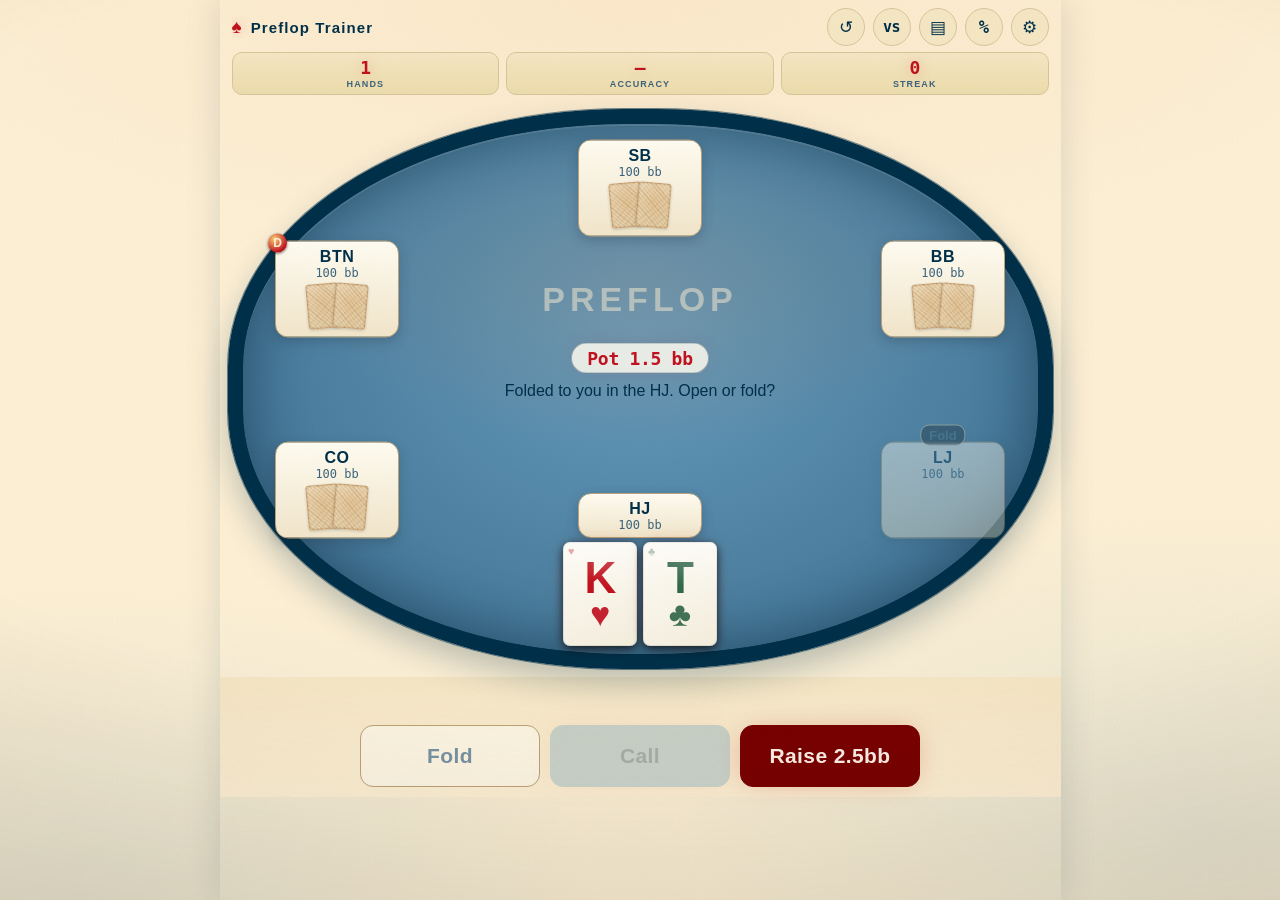
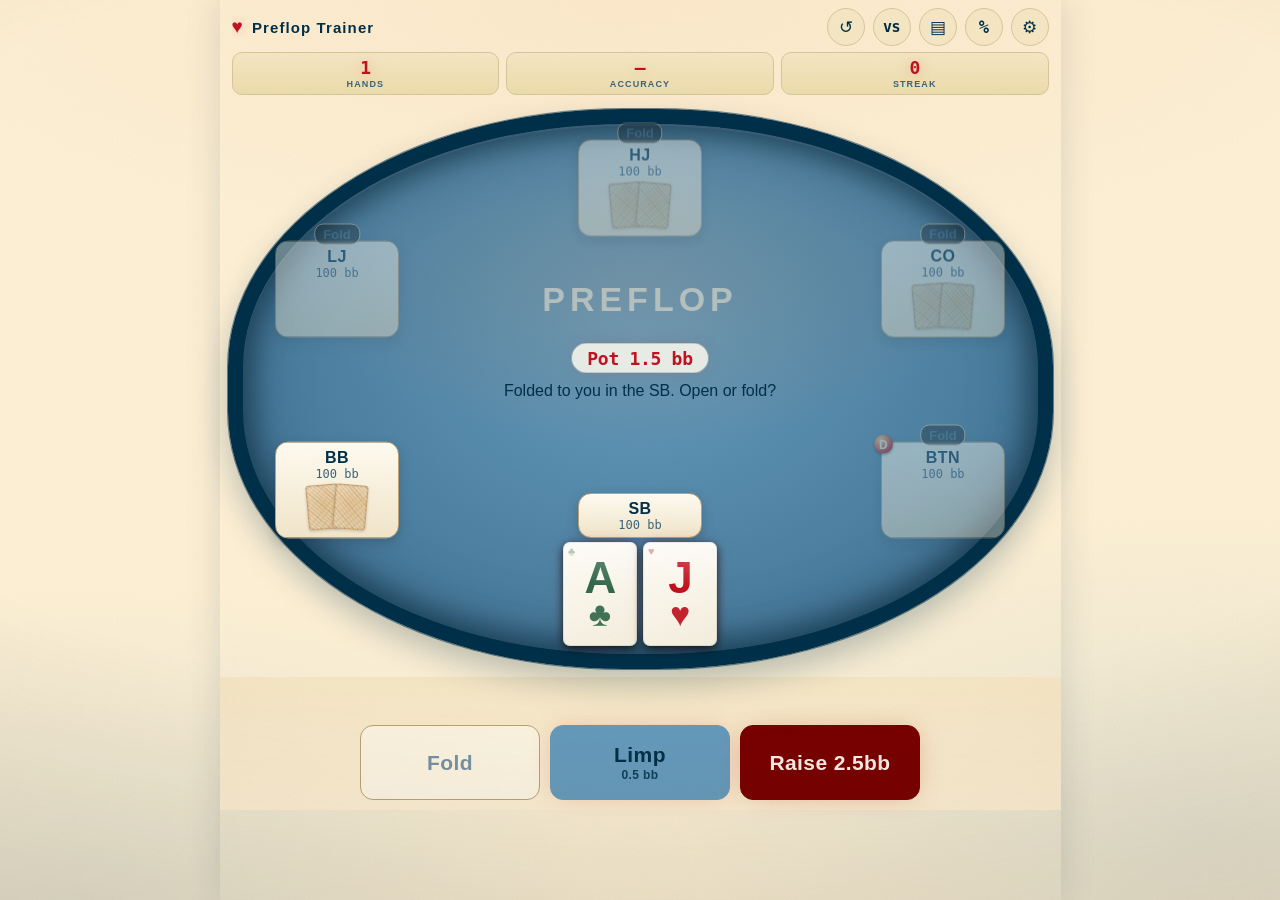
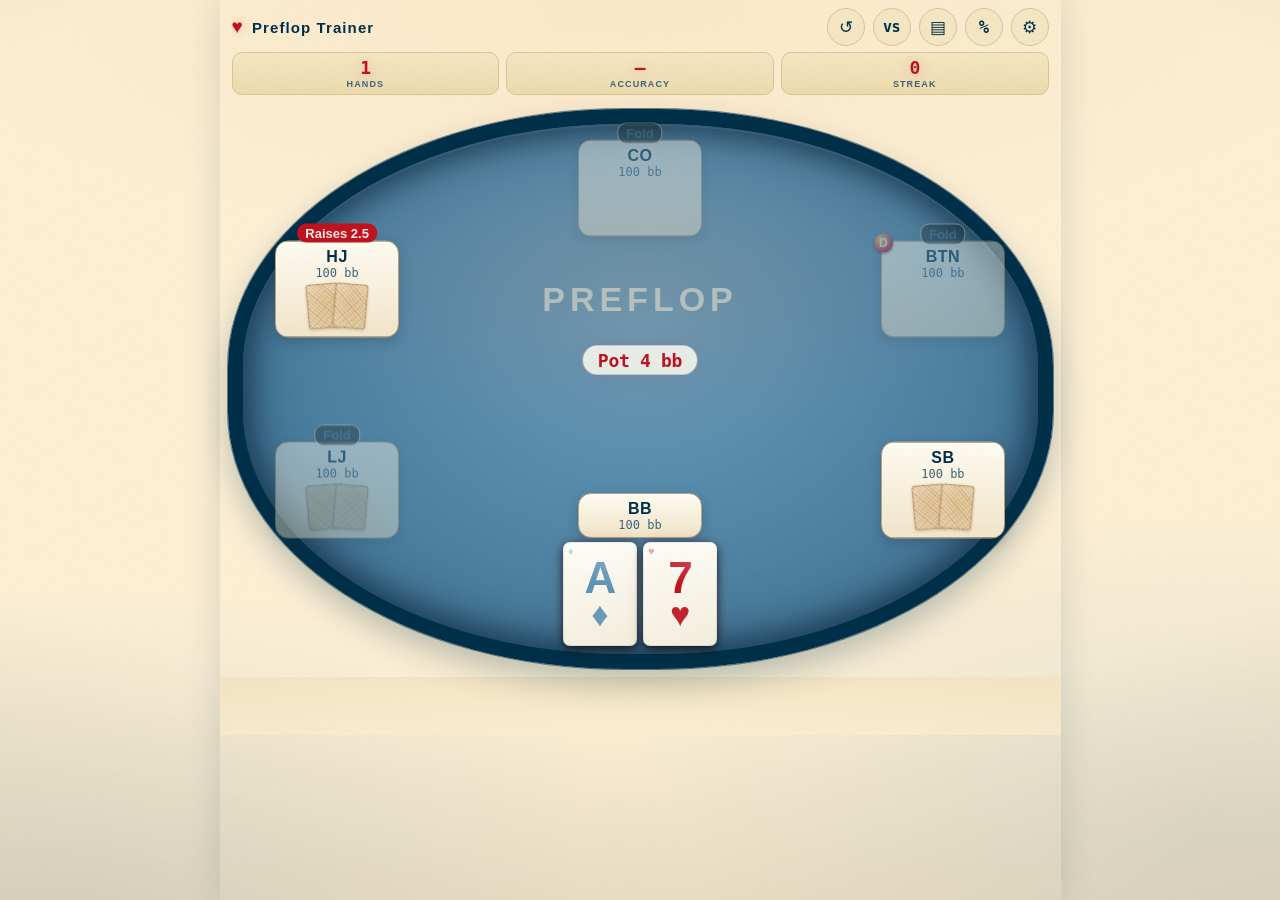
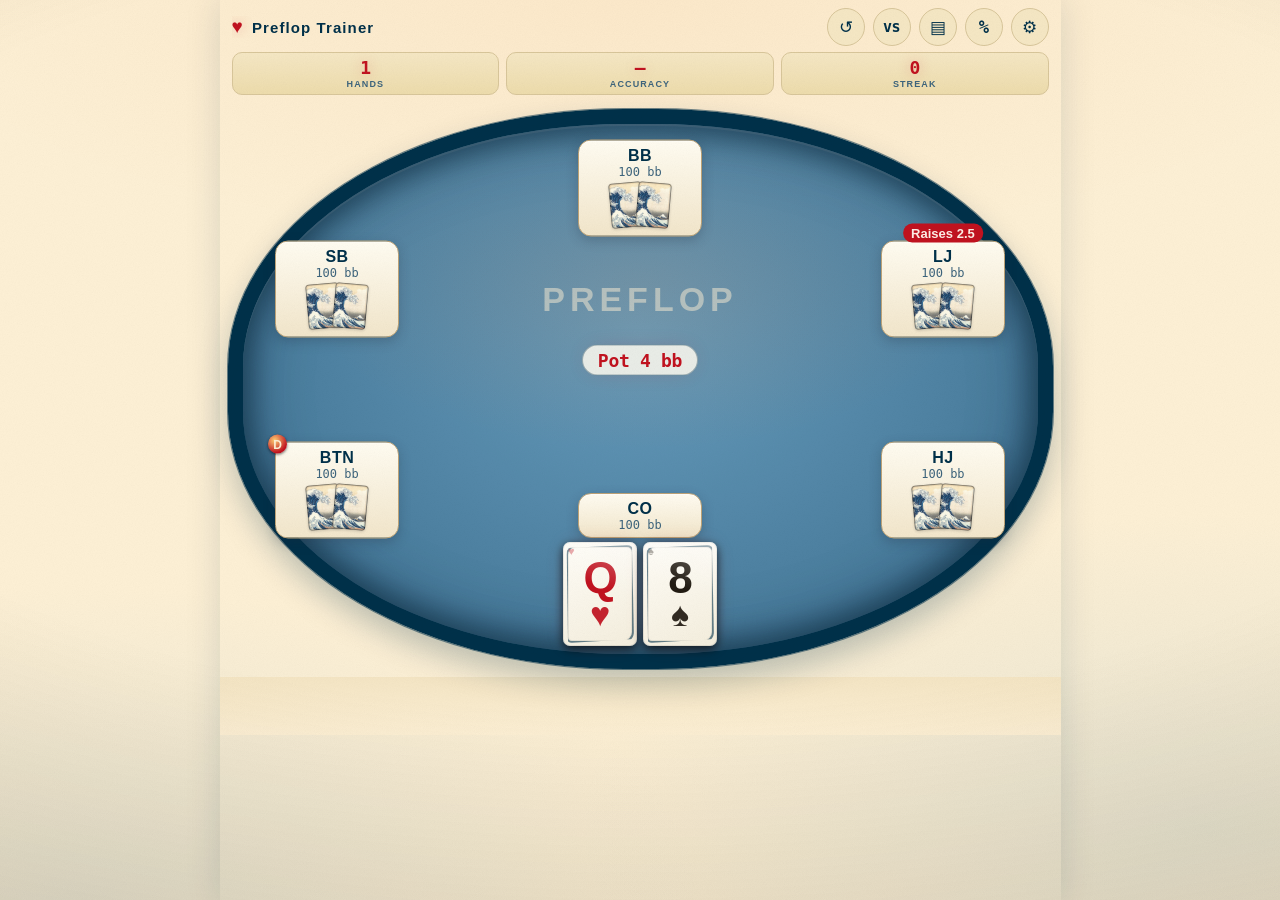
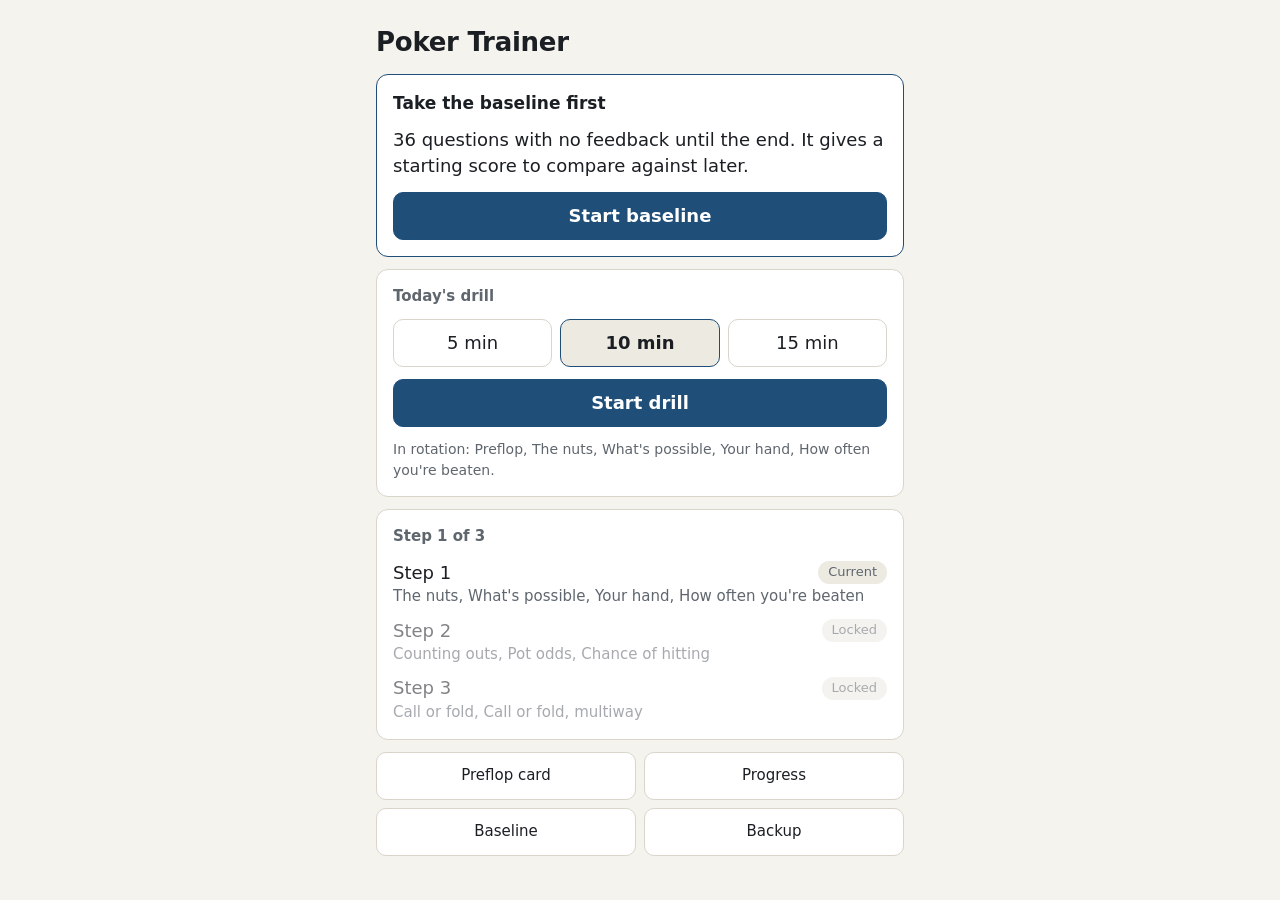
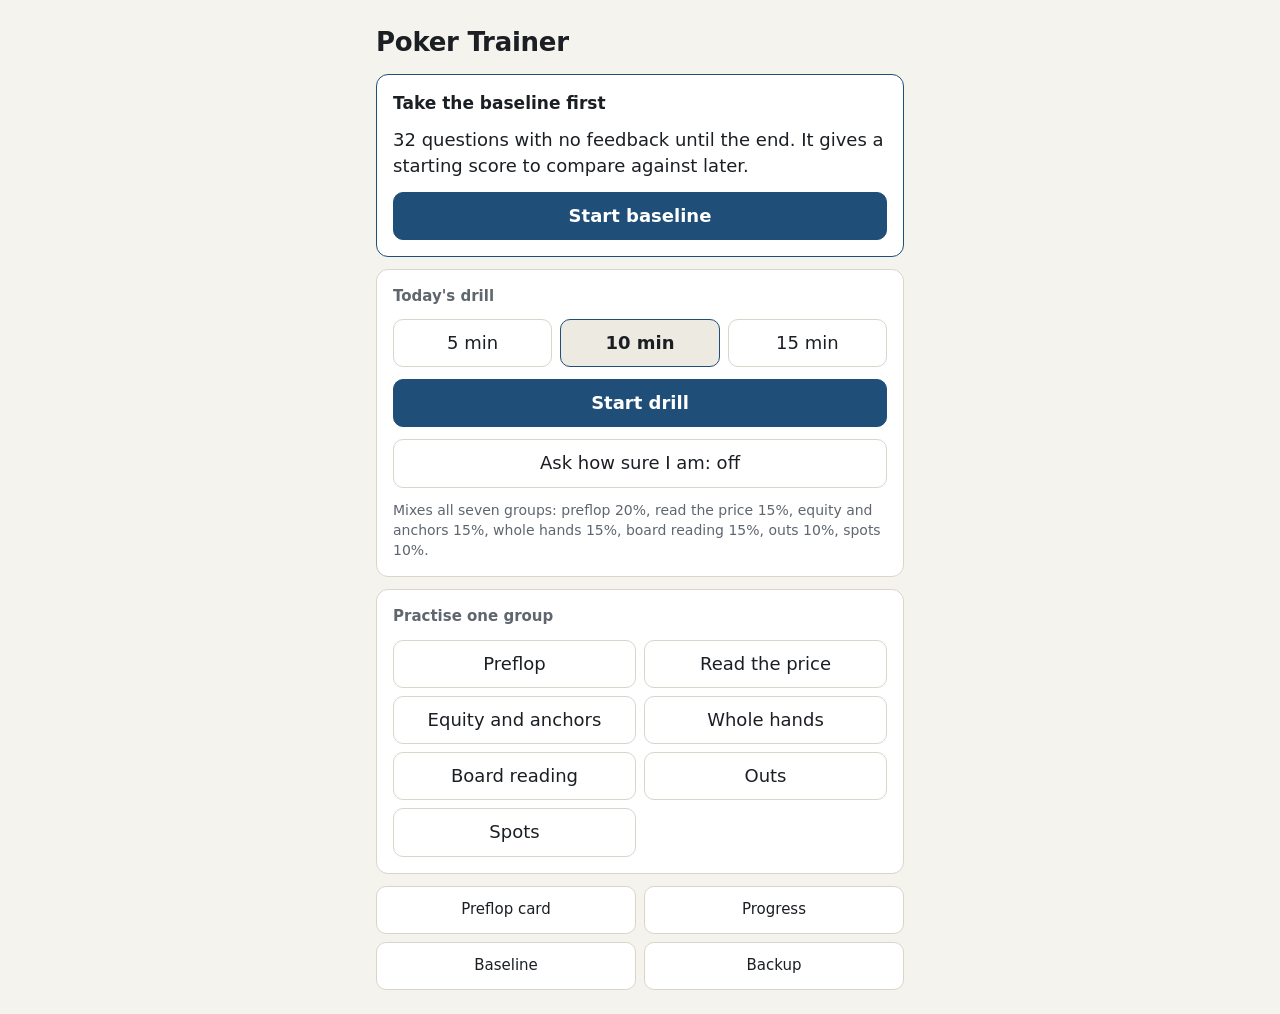
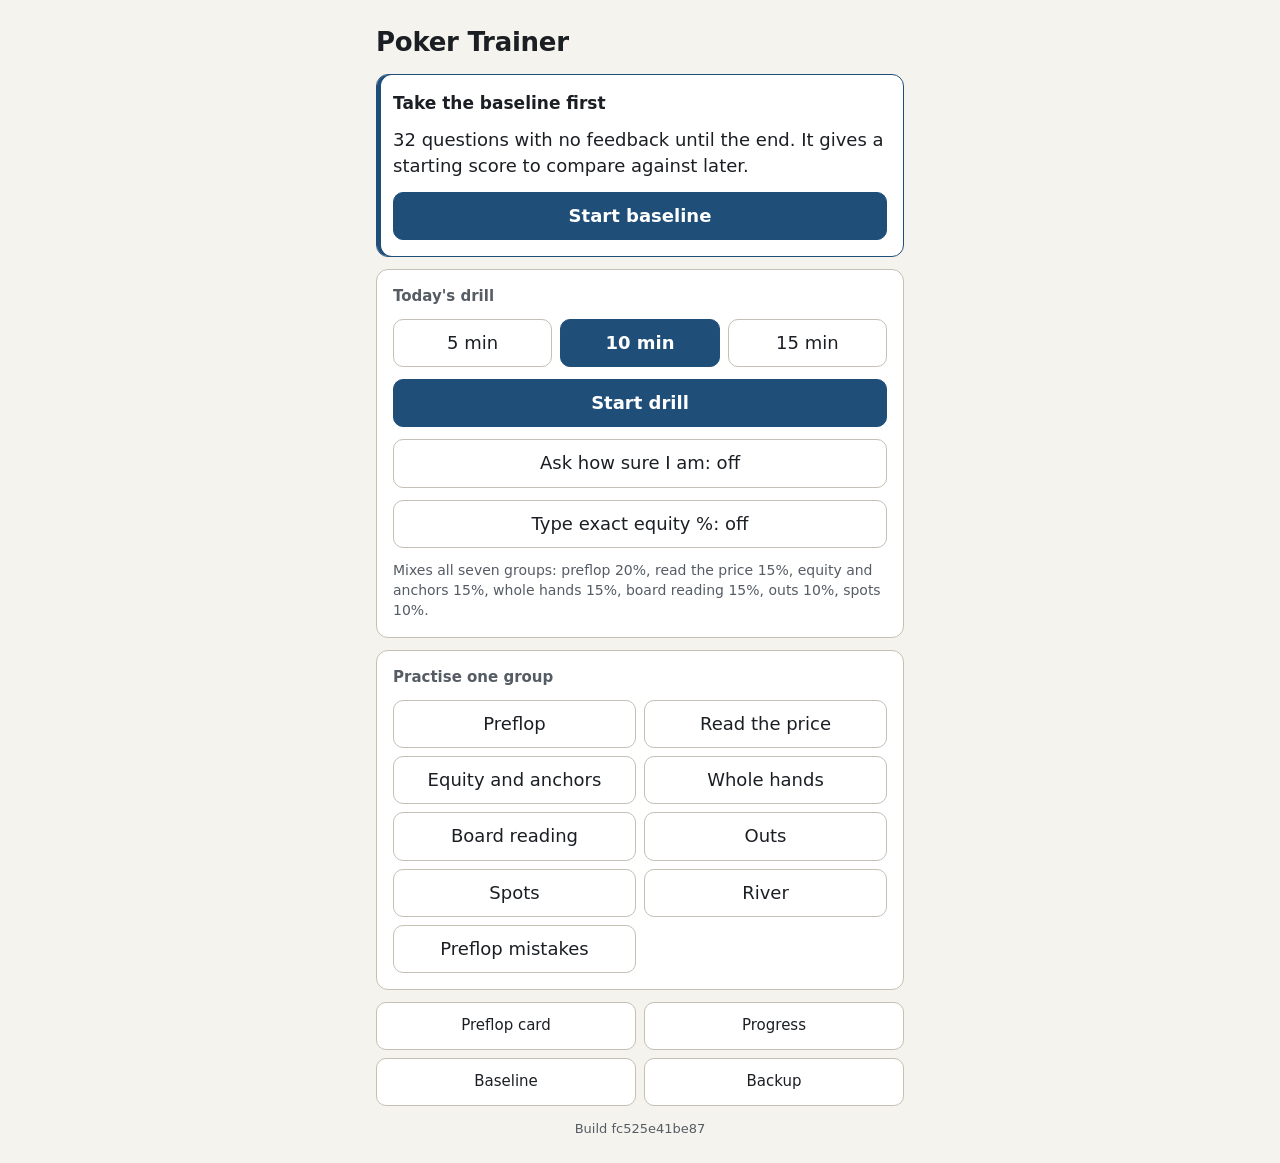
